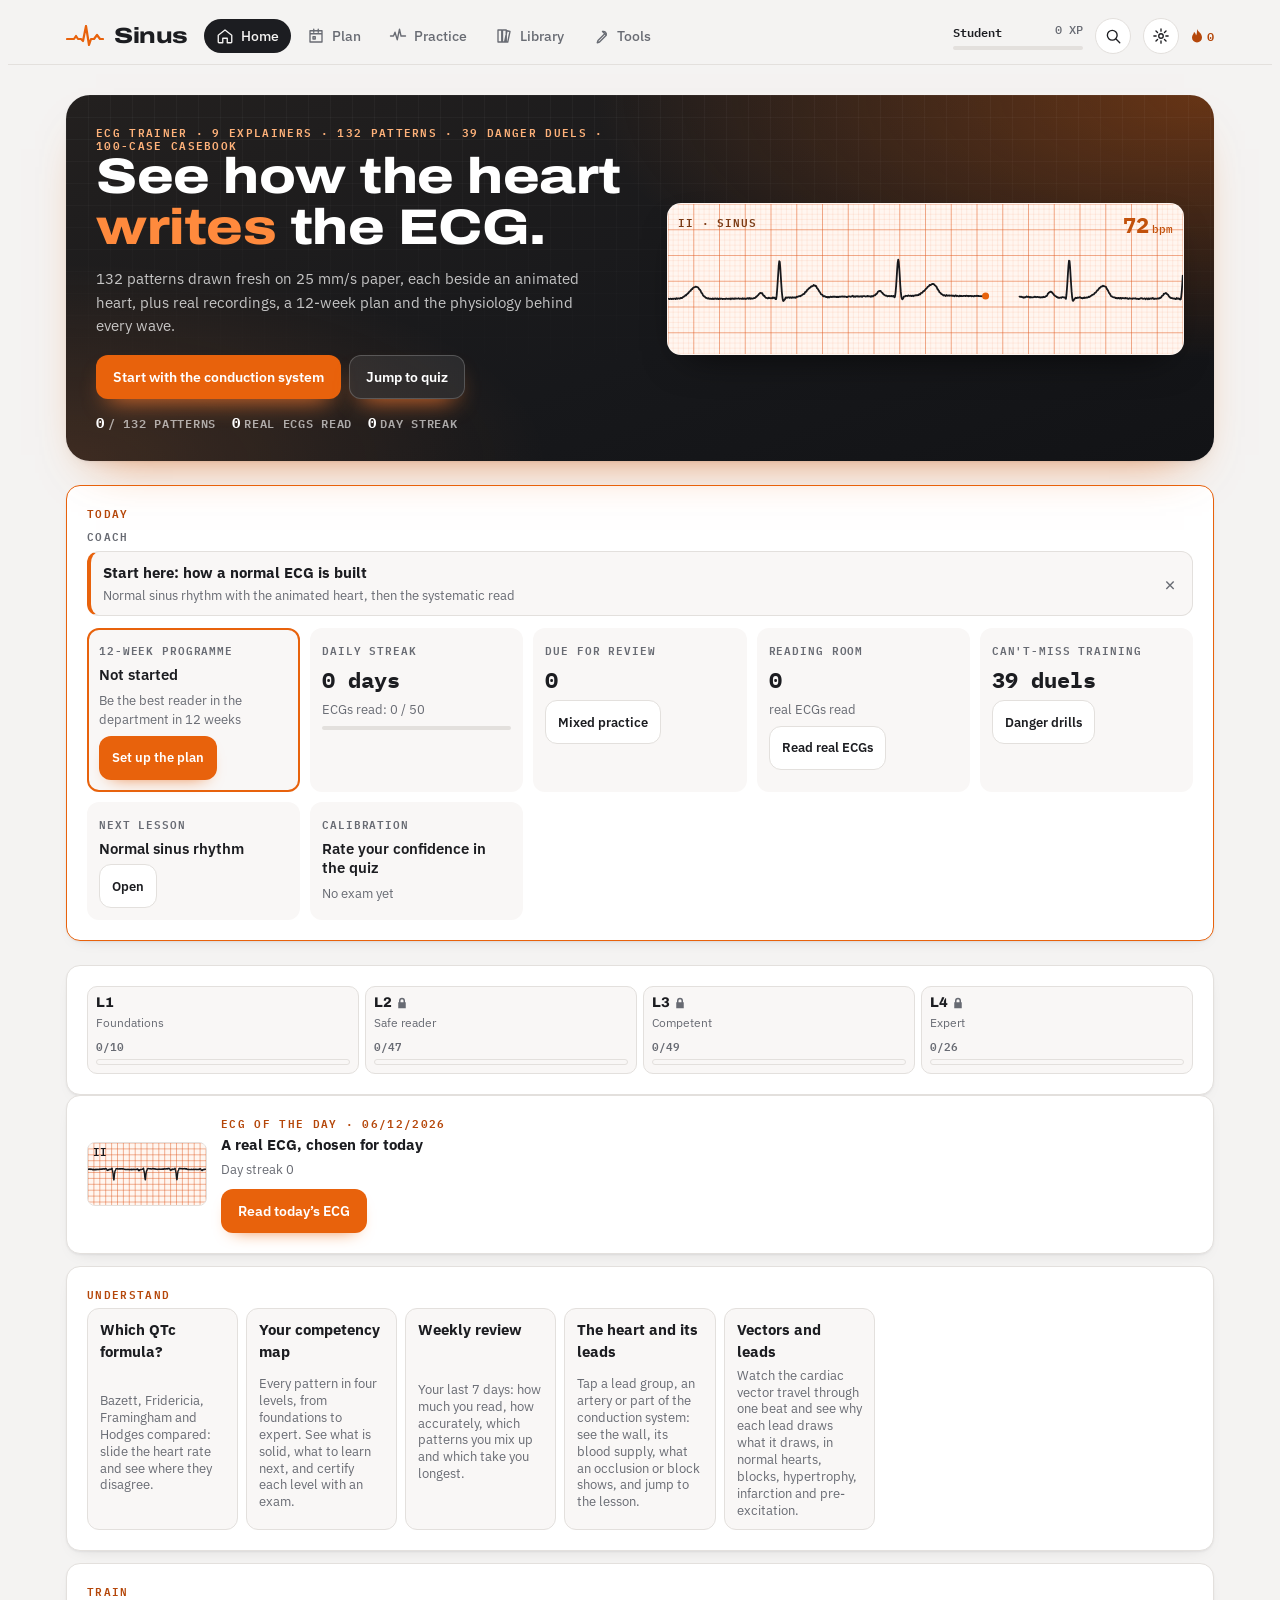
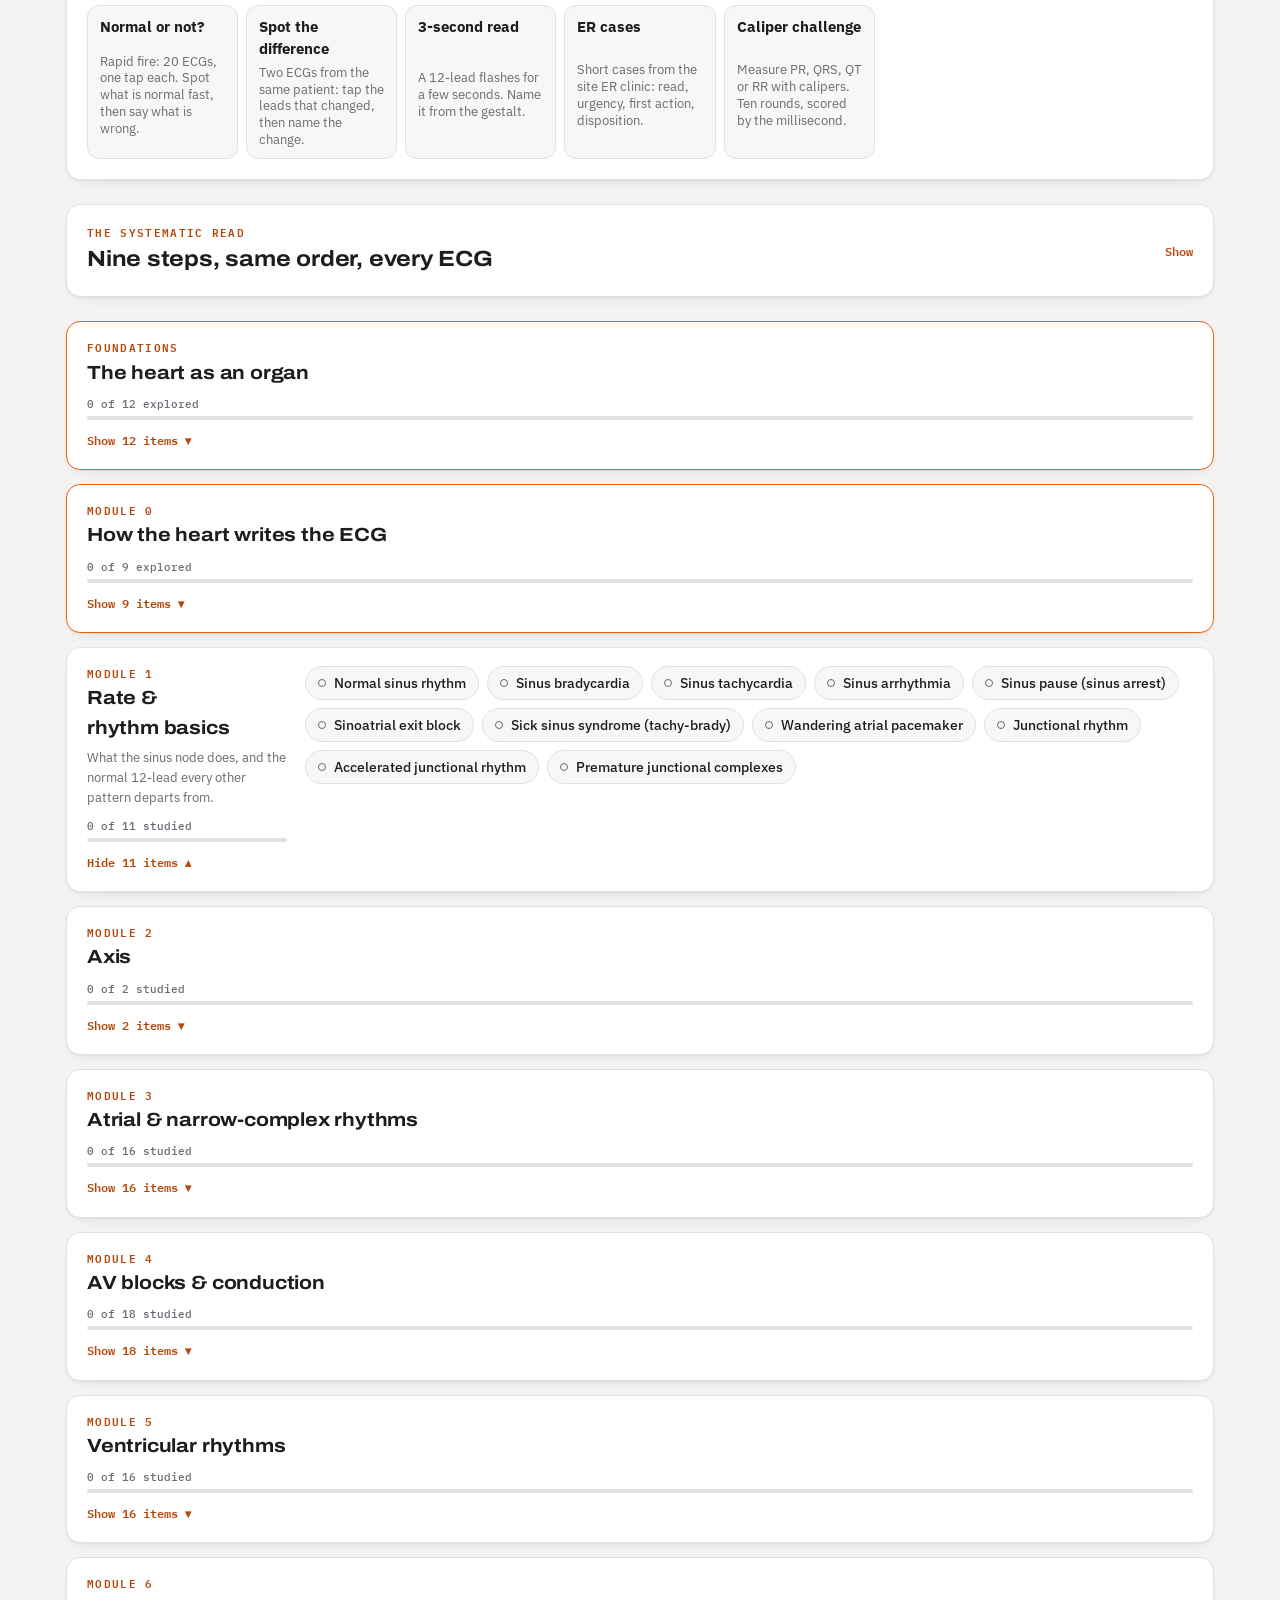
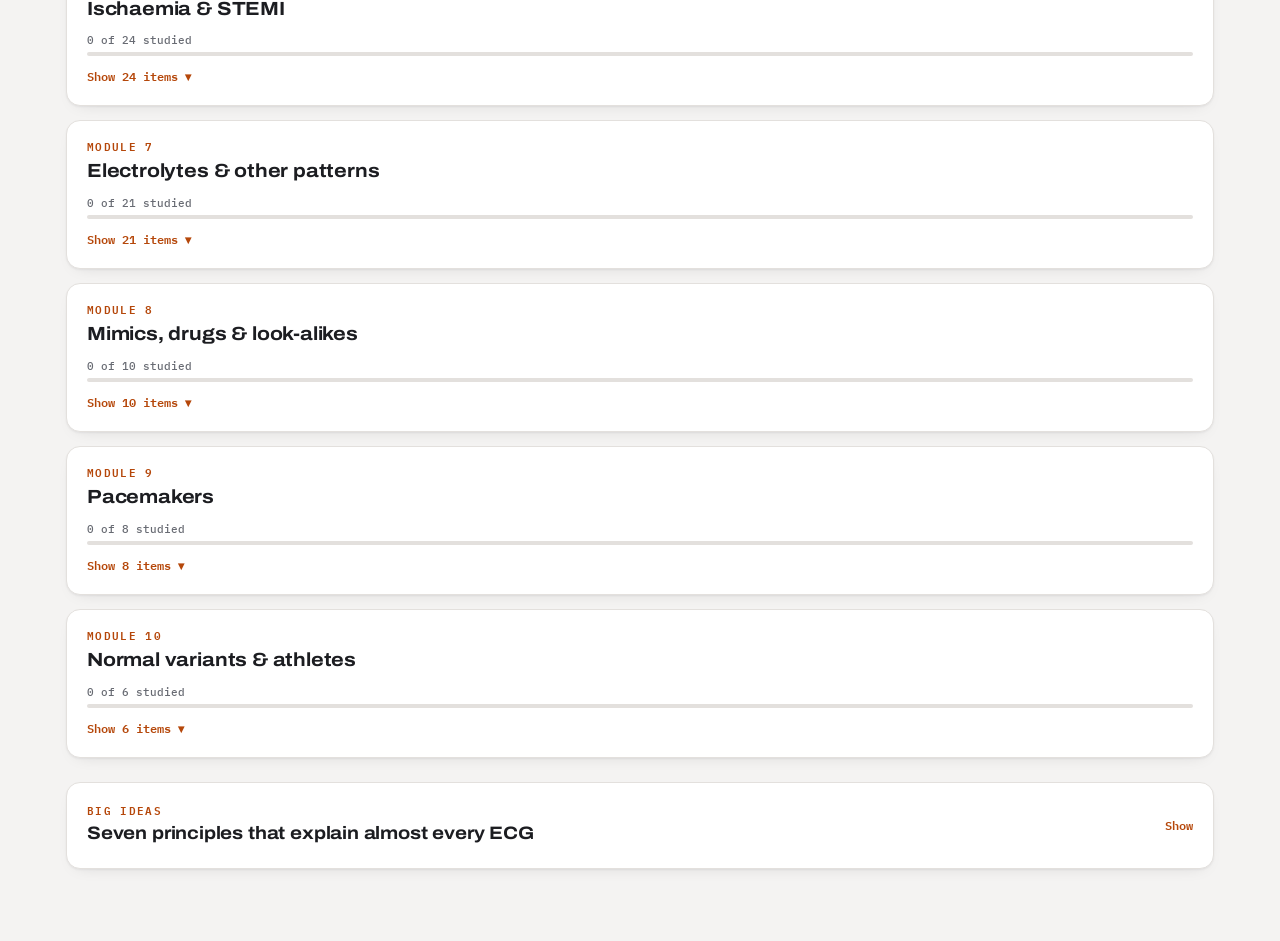
==== index.html @ c3b85810 "Hub: status and backups under My Apps/hub/sinus (shared layout with Citrus, Orange, Mephisto) Co-Aut" ====
<!doctype html><html lang="en"><head><meta charset="utf-8"><meta name="viewport" content="width=device-width,initial-scale=1,viewport-fit=cover"><meta name="theme-color" content="#e8620c" media="(prefers-color-scheme: light)"><meta name="theme-color" content="#131416" media="(prefers-color-scheme: dark)"><meta name="description" content="Sinus: learn to read ECGs, from the physiology to real recordings."><link rel="manifest" href="manifest.webmanifest"><link rel="icon" href="icons/favicon-32.png" sizes="32x32"><link rel="apple-touch-icon" href="icons/apple-touch-180.png"><meta name="apple-mobile-web-app-capable" content="yes"><meta name="mobile-web-app-capable" content="yes"><meta name="apple-mobile-web-app-status-bar-style" content="black-translucent"><meta name="apple-mobile-web-app-title" content="Sinus"></head><body><title>Sinus ECG Trainer</title>

<link rel="preconnect" href="https://fonts.googleapis.com">
<link rel="preconnect" href="https://fonts.gstatic.com" crossorigin>
<link rel="stylesheet" href="https://fonts.googleapis.com/css2?family=Archivo:wdth,wght@62..125,500..800&family=IBM+Plex+Mono:wght@400;500;600&family=IBM+Plex+Sans:wght@400;500;600&display=swap">
<style>
/* Layout: a cardiology workbench — the ECG print is always the hero, tools clip around it like a chart board */
:root{
  --bg:#f4f3f2; --surface:#ffffff; --surface-2:#f9f7f6; --fg:#1c1d21; --muted:#686b73; --line:#e3e0dd;
  --accent:#e8620c; --accent-ink:#b5470a; --accent-soft:#fde8da; --on-accent:#ffffff;
  --good:#1d8459; --good-soft:#e0f3e9; --bad:#c43b2e; --bad-soft:#fbe4e1;
  --paper:#fff6f0; --grid-minor:rgba(236,104,46,.17); --grid-major:rgba(222,88,30,.45); --ink:#17181c;
  --h-rest:#f2d3c6; --h-cav:#fcf0ea; --h-line:#7c3a24;
  --f-display:'Archivo','Arial Narrow',system-ui,sans-serif;
  --f-body:'IBM Plex Sans',system-ui,-apple-system,'Segoe UI',sans-serif;
  --f-mono:'IBM Plex Mono',ui-monospace,'SFMono-Regular',Menlo,monospace;
  --r:12px;
}
@media (prefers-color-scheme: dark){:root:not([data-theme="light"]){
  --bg:#131416; --surface:#1c1d20; --surface-2:#222327; --fg:#ececee; --muted:#9c9ea6; --line:#2f3035;
  --accent:#ff7b2e; --accent-ink:#ff9d63; --accent-soft:#3a2416; --on-accent:#1a0d05;
  --good:#4cc38a; --good-soft:#163326; --bad:#ff6b5e; --bad-soft:#3a1c19;
  --paper:#f5ebe4; --grid-minor:rgba(236,104,46,.17); --grid-major:rgba(222,88,30,.45); --ink:#17181c;
  --h-rest:#5a3328; --h-cav:#241917; --h-line:#f0b9a3;
  color-scheme:dark}}
:root[data-theme="dark"]{
  --bg:#131416; --surface:#1c1d20; --surface-2:#222327; --fg:#ececee; --muted:#9c9ea6; --line:#2f3035;
  --accent:#ff7b2e; --accent-ink:#ff9d63; --accent-soft:#3a2416; --on-accent:#1a0d05;
  --good:#4cc38a; --good-soft:#163326; --bad:#ff6b5e; --bad-soft:#3a1c19;
  --paper:#f5ebe4; --grid-minor:rgba(236,104,46,.17); --grid-major:rgba(222,88,30,.45); --ink:#17181c;
  --h-rest:#5a3328; --h-cav:#241917; --h-line:#f0b9a3;
  color-scheme:dark}
*{box-sizing:border-box}
[hidden]{display:none!important}
body{background:var(--bg);color:var(--fg);font:15px/1.55 var(--f-body);-webkit-font-smoothing:antialiased}
body::before{content:"";position:fixed;inset:0 0 auto;height:env(safe-area-inset-top,0px);z-index:30;background:var(--bg)}
.wrap{max-width:1180px;margin:0 auto;padding-left:max(16px,env(safe-area-inset-left,0px));padding-right:max(16px,env(safe-area-inset-right,0px))}
button{font:inherit;color:inherit;cursor:pointer}
a{color:var(--accent-ink)}
:focus-visible{outline:2px solid var(--accent);outline-offset:2px;border-radius:6px}
h1,h2,h3{font-family:var(--f-display);font-stretch:112%;letter-spacing:-.01em;text-wrap:balance;margin:0}
.mono{font-family:var(--f-mono)}
.eyebrow{font:600 11px/1.2 var(--f-mono);letter-spacing:.12em;text-transform:uppercase;color:var(--accent-ink)}
.muted{color:var(--muted)}

/* header */
header.top{position:sticky;top:env(safe-area-inset-top,0px);z-index:20;background:var(--bg);border-bottom:1px solid var(--line)}
.hrow{display:flex;align-items:center;gap:16px;padding-block:10px;flex-wrap:wrap}
.brand{display:flex;align-items:center;gap:10px;text-decoration:none;color:var(--fg);background:none;border:0;padding:0}
.brand svg{width:38px;height:22px}
.brand b{font:800 22px/1 var(--f-display);font-stretch:125%;letter-spacing:-.02em}
nav.tabs{display:flex;gap:4px;overflow-x:auto;scrollbar-width:none;flex:1 1 auto;min-width:0}
nav.tabs::-webkit-scrollbar{display:none}
nav.tabs button{border:0;background:none;padding:8px 12px;border-radius:999px;font:500 14px var(--f-body);color:var(--muted);white-space:nowrap}
nav.tabs button[aria-current="page"]{background:var(--fg);color:var(--bg)}
nav.tabs button:hover:not([aria-current="page"]){color:var(--fg);background:var(--surface-2)}
.me{display:flex;align-items:center;gap:12px;font:500 12px var(--f-mono);color:var(--muted)}
.lvl{display:grid;gap:4px;min-width:130px}
.lvl .t{display:flex;justify-content:space-between;gap:8px}
.lvl .t b{color:var(--fg);font-weight:600}
.bar{height:4px;border-radius:4px;background:var(--line);overflow:hidden}
.bar i{display:block;height:100%;background:var(--accent);border-radius:4px;transition:width .4s}
.streak{display:flex;align-items:center;gap:4px;color:var(--accent-ink);font-weight:600}
.streak svg{width:12px;height:14px}
@media (max-width:640px){.hrow{gap:8px}.me{order:2;margin-left:auto}nav.tabs{order:3;flex-basis:100%}}

main{padding-block:24px 64px}
section.view{display:grid;gap:24px}

/* buttons */
.btn{display:inline-flex;align-items:center;gap:8px;border:1px solid transparent;background:var(--accent);color:var(--on-accent);padding:10px 16px;border-radius:10px;font:600 14px var(--f-body);text-decoration:none}
.btn:hover{filter:brightness(1.06)}
.btn.ghost{background:var(--surface);color:var(--fg);border-color:var(--line)}
.btn.ghost:hover{border-color:var(--muted)}
.btn[disabled]{opacity:.45;cursor:default}
.btnrow{display:flex;gap:8px;flex-wrap:wrap}

/* hero */
.hero{display:grid;grid-template-columns:minmax(0,1.05fr) minmax(0,1fr);gap:28px;align-items:center}
.hero h1{font-size:clamp(30px,4.4vw,50px);line-height:1.02;font-weight:800;font-stretch:118%}
.hero h1 em{font-style:normal;color:var(--accent)}
.hero p{max-width:56ch;color:var(--muted);margin:14px 0 18px}
.monitor{position:relative;border-radius:var(--r);overflow:hidden;border:1px solid var(--line);background:var(--paper)}
.monitor canvas{display:block;width:100%;height:150px}
.monitor .tag{position:absolute;left:10px;top:8px;font:600 11px var(--f-mono);color:#7a3a14;letter-spacing:.08em}
.monitor .hr{position:absolute;right:10px;top:6px;font:700 22px var(--f-mono);color:#c2510b}
.monitor .hr small{font-size:11px;font-weight:500;margin-left:3px}
@media (max-width:820px){.hero{grid-template-columns:1fr}}

.card{background:var(--surface);border:1px solid var(--line);border-radius:var(--r);padding:20px}
.method{display:grid;gap:14px}
.method ol{list-style:none;margin:0;padding:0;display:grid;grid-template-columns:repeat(auto-fill,minmax(200px,1fr));gap:10px}
.method li{display:grid;grid-template-columns:auto 1fr;gap:4px 10px;padding:10px 12px;border-radius:10px;background:var(--surface-2)}
.method li b{font:600 14px var(--f-body)}
.method li span{grid-column:2;font-size:13px;color:var(--muted);line-height:1.4}
.method li i{font:600 12px var(--f-mono);color:var(--accent-ink);font-style:normal;padding-top:2px}
.mhead{display:flex;justify-content:space-between;align-items:end;gap:12px;flex-wrap:wrap}

.mods{display:grid;gap:14px}
.mod{display:grid;grid-template-columns:200px minmax(0,1fr);gap:18px;padding:18px 20px}
.mod h3{font-size:19px;margin:4px 0 6px;font-weight:700}
.mod p{margin:0;font-size:13px;color:var(--muted)}
.mod .prog{margin-top:10px;display:grid;gap:5px;font:500 11px var(--f-mono);color:var(--muted)}
.chips{display:flex;flex-wrap:wrap;gap:8px;align-content:flex-start}
.lchip{display:inline-flex;align-items:center;gap:8px;border:1px solid var(--line);background:var(--surface-2);padding:7px 12px;border-radius:999px;font:500 13.5px var(--f-body);text-align:left}
.lchip:hover{border-color:var(--accent)}
.lchip .dot{width:8px;height:8px;border-radius:50%;border:1.5px solid var(--muted);flex:none}
.lchip.done .dot{background:var(--accent);border-color:var(--accent)}
.lchip .acc{font:500 11px var(--f-mono);color:var(--muted)}
@media (max-width:700px){.mod{grid-template-columns:1fr;gap:12px}}

/* viewer */
.viewer{border:1px solid var(--line);border-radius:var(--r);background:var(--surface);overflow:hidden;min-width:0}
.vbar{display:flex;gap:6px;flex-wrap:wrap;align-items:center;padding:8px;border-bottom:1px solid var(--line);background:var(--surface-2)}
.tool{border:1px solid var(--line);background:var(--surface);padding:6px 10px;border-radius:8px;font:500 12px var(--f-mono);letter-spacing:.02em;color:var(--fg)}
.tool:hover{border-color:var(--muted)}
.tool[aria-pressed="true"]{background:var(--accent);border-color:var(--accent);color:var(--on-accent)}
.tool.icon{width:30px;padding:6px 0;text-align:center}
.vzoom{display:inline-flex;align-items:center;gap:4px}
.zl{font:500 11px var(--f-mono);color:var(--muted);min-width:38px;text-align:center}
.vbar .sp{flex:1}
.scroll{overflow:auto;-webkit-overflow-scrolling:touch;background:var(--paper)}
.inner{position:relative}
.inner canvas{display:block}
.cal{position:absolute;inset:0;pointer-events:none}
.cl{position:absolute;top:0;bottom:0;width:28px;margin-left:-14px;pointer-events:auto;cursor:ew-resize;touch-action:none}
.cl::before{content:"";position:absolute;left:13px;top:0;bottom:0;width:2px;background:#e8620c}
.cl span{position:absolute;left:5px;top:4px;width:18px;height:18px;border-radius:50%;background:#e8620c;border:2px solid #fff;box-shadow:0 1px 4px rgba(0,0,0,.3)}
.cl:focus-visible{outline:none}
.cl:focus-visible span{box-shadow:0 0 0 3px rgba(232,98,12,.45)}
.cr{position:absolute;top:28px;height:0;border-top:1.5px dashed #e8620c}
.cr b{position:absolute;left:50%;top:4px;transform:translateX(-50%);white-space:nowrap;background:#1c1d21;color:#fff;font:600 12px var(--f-mono);padding:3px 8px;border-radius:6px}
.vfoot{display:flex;justify-content:space-between;gap:8px;flex-wrap:wrap;padding:6px 10px;font:500 11px var(--f-mono);color:var(--muted);border-top:1px solid var(--line)}

/* lesson */
.crumbs{display:flex;align-items:center;gap:10px;flex-wrap:wrap}
.crumbs button{border:0;background:none;padding:0;color:var(--muted);font:500 13px var(--f-body)}
.crumbs button:hover{color:var(--fg)}
.lhead{display:grid;gap:6px}
.lhead h1{font-size:clamp(26px,3.6vw,40px);font-weight:800;line-height:1.05}
.vig{display:flex;gap:10px;align-items:baseline;font-size:14px;color:var(--muted)}
.vig b{font:600 11px var(--f-mono);letter-spacing:.1em;color:var(--fg);text-transform:uppercase}
.lgrid{display:grid;grid-template-columns:minmax(0,1.3fr) minmax(0,1fr);gap:16px}
.lgrid > *{min-width:0}
.lgrid h2{font-size:17px;font-weight:700;margin-bottom:10px}
.look{list-style:none;margin:0;padding:0;display:grid;gap:8px;counter-reset:lk}
.look li{display:grid;grid-template-columns:22px 1fr;gap:8px;line-height:1.45;counter-increment:lk}
.look li::before{content:counter(lk);font:600 11px/20px var(--f-mono);text-align:center;width:20px;height:20px;border-radius:50%;background:var(--accent-soft);color:var(--accent-ink)}
.summary{font-size:16px;line-height:1.55;margin:0 0 14px;max-width:65ch}
.pearl{background:var(--accent-soft);border-color:transparent}
.pearl p{margin:0}
.links{display:grid;gap:8px;margin-top:4px}
.links a{display:flex;justify-content:space-between;gap:10px;align-items:center;padding:10px 12px;border:1px solid var(--line);border-radius:10px;text-decoration:none;color:var(--fg);background:var(--surface)}
.links a:hover{border-color:var(--accent)}
.links a small{color:var(--muted);font:500 11px var(--f-mono)}
.side{display:grid;gap:16px;align-content:start}
.pager{display:flex;justify-content:space-between;gap:10px;flex-wrap:wrap}
@media (max-width:820px){.lgrid{grid-template-columns:1fr}}

/* quiz */
.qtop{display:flex;justify-content:space-between;gap:14px;flex-wrap:wrap;align-items:end}
.scope{display:flex;gap:6px;flex-wrap:wrap}
.scope button{border:1px solid var(--line);background:var(--surface);padding:6px 11px;border-radius:999px;font:500 12.5px var(--f-body)}
.scope button[aria-pressed="true"]{background:var(--fg);color:var(--bg);border-color:var(--fg)}
.stats{display:flex;gap:18px;font:500 12px var(--f-mono);color:var(--muted)}
.stats b{display:block;font:700 22px var(--f-mono);color:var(--fg)}
.qcard{display:grid;gap:14px}
.qline{display:flex;justify-content:space-between;align-items:center;gap:10px;flex-wrap:wrap}
.qline h2{font-size:20px;font-weight:700}
.opts{display:grid;grid-template-columns:repeat(2,minmax(0,1fr));gap:10px}
.opt{display:flex;gap:12px;align-items:center;text-align:left;border:1.5px solid var(--line);background:var(--surface);padding:14px;border-radius:12px;font:500 15px var(--f-body)}
.opt kbd{font:600 11px var(--f-mono);border:1px solid var(--line);border-radius:5px;padding:2px 6px;color:var(--muted);background:var(--surface-2)}
.opt:hover:not([disabled]){border-color:var(--accent)}
.opt.right{border-color:var(--good);background:var(--good-soft)}
.opt.wrong{border-color:var(--bad);background:var(--bad-soft)}
.opt[disabled]{cursor:default}
@media (max-width:560px){.opts{grid-template-columns:1fr}}
.fb{display:grid;gap:12px;border-radius:12px;padding:18px;border:1px solid var(--line);background:var(--surface)}
.fb .verdict{display:flex;align-items:center;gap:10px;font:700 18px var(--f-display);font-stretch:110%}
.fb .verdict i{width:26px;height:26px;border-radius:50%;display:grid;place-items:center;font-style:normal;font:700 15px var(--f-mono);color:#fff}
.fb.ok .verdict i{background:var(--good)} .fb.no .verdict i{background:var(--bad)}
.fb p{margin:0}
.pop{position:fixed;z-index:50;font:700 16px var(--f-mono);color:var(--accent);pointer-events:none;animation:pop 1s ease-out forwards}
@keyframes pop{from{opacity:1;transform:translateY(0)}to{opacity:0;transform:translateY(-36px)}}

/* measure */
.mtask{display:grid;gap:12px}
.mform{display:flex;gap:10px;flex-wrap:wrap;align-items:center}
.mform input{width:140px;font:600 18px var(--f-mono);padding:9px 12px;border-radius:10px;border:1.5px solid var(--line);background:var(--surface);color:var(--fg)}
.mform input:focus{border-color:var(--accent);outline:none}
.mform .unit{font:500 13px var(--f-mono);color:var(--muted)}
.tipbox{font-size:13.5px;color:var(--muted);max-width:70ch}

/* lab */
.lab{display:grid;gap:16px}
.ctrls{display:grid;grid-template-columns:repeat(auto-fill,minmax(220px,1fr));gap:14px 18px}
.ctrl{display:grid;gap:6px}
.ctrl label{display:flex;justify-content:space-between;font:500 12px var(--f-mono);color:var(--muted);letter-spacing:.03em}
.ctrl label output{color:var(--fg);font-weight:600}
.ctrl select{font:500 14px var(--f-body);padding:8px 10px;border-radius:8px;border:1px solid var(--line);background:var(--surface);color:var(--fg)}
input[type=range]{width:100%;accent-color:var(--accent)}
.readout{display:grid;grid-template-columns:repeat(auto-fill,minmax(110px,1fr));gap:10px}
.ro{padding:10px 12px;border-radius:10px;background:var(--surface-2)}
.ro small{display:block;font:500 11px var(--f-mono);color:var(--muted);letter-spacing:.06em;text-transform:uppercase}
.ro b{font:700 20px var(--f-mono);font-variant-numeric:tabular-nums}
.interp{margin:0;padding-left:18px;display:grid;gap:4px}
.flag-hi{color:var(--accent-ink);font-weight:600}

/* resources */
.res{display:grid;grid-template-columns:repeat(auto-fill,minmax(260px,1fr));gap:14px}
.res a.card{display:grid;gap:6px;text-decoration:none;color:var(--fg)}
.res a.card:hover{border-color:var(--accent)}
.res h3{font-size:18px;font-weight:700}
.res p{margin:0;font-size:13.5px;color:var(--muted)}
.res .lic{font:500 11px var(--f-mono);color:var(--accent-ink)}
.steps{margin:0;padding-left:20px;display:grid;gap:6px;max-width:72ch}
.note{font-size:13px;color:var(--muted);max-width:75ch}
/* animated heart + explainers */
.ch{font-size:18px;font-weight:700;margin-bottom:12px}
.cbody{display:grid;gap:16px}
.cbody>*,section.view>*,.qcard>*,.mtask>*,.cb-card>*{min-width:0}
.ha{display:grid;gap:12px}
.ha-bar{display:flex;gap:6px;flex-wrap:wrap;align-items:center}
.seg{display:inline-flex;gap:4px;flex-wrap:wrap}
.ha-body{display:grid;grid-template-columns:minmax(0,320px) minmax(0,1fr);gap:18px;align-items:start}
.ha-hw{background:var(--surface-2);border-radius:14px;padding:8px}
.ha-h{display:block;width:100%;aspect-ratio:1;max-width:340px;margin:0 auto}
.ha-r{display:grid;gap:10px;min-width:0}
.ha-e{display:block;width:100%;height:160px;border-radius:10px;border:1px solid var(--line)}
.ha-ph{display:flex;gap:6px;flex-wrap:wrap}
.ha-ph span{font:600 12px var(--f-mono);padding:4px 11px;border-radius:999px;background:var(--surface-2);color:var(--muted);transition:background .2s,color .2s}
.ha-ph span.on{background:var(--accent);color:var(--on-accent)}
.ha-ph button{font:600 12px var(--f-mono);padding:6px 13px;border-radius:999px;background:var(--surface-2);color:var(--fg);border:1px solid var(--line);cursor:pointer;transition:background .2s,color .2s}.ha-ph button:hover{border-color:var(--accent)}.ha-ph button.on{background:var(--accent);color:var(--on-accent);border-color:var(--accent)}.ha-tip{font-size:12px;color:var(--muted);align-self:center}
.ha-lead{display:inline-flex;gap:6px;align-items:center;font:600 12px var(--f-mono);color:var(--muted)}.ha-lead select{padding:5px 8px;border:1px solid var(--line);border-radius:8px;background:var(--surface);color:var(--fg);font:500 13px var(--f-mono)}
.ha-axnote{font-size:12.5px;color:var(--muted);margin:8px 4px 2px;line-height:1.45}
.ha-cap{min-width:0}
.ha-cap b{display:block;font:600 16px/1.35 var(--f-body);margin-bottom:4px}
.ha-cap p{margin:0;color:var(--muted);font-size:14px;max-width:66ch;min-height:4.4em}
@media (max-width:760px){.ha-body{grid-template-columns:1fr}}
.ctable{display:grid;gap:6px}
.crow{display:grid;grid-template-columns:minmax(0,1.1fr) minmax(0,.7fr) minmax(0,1.6fr);gap:12px;padding:10px 12px;border-radius:10px;background:var(--surface-2);font-size:14px}
.crow .mono{font-size:12.5px;color:var(--accent-ink)}
@media (max-width:620px){.crow{grid-template-columns:1fr}}
.pace3{display:grid;gap:10px}
.pc{position:relative;display:grid;grid-template-columns:140px 110px 1fr;gap:10px;padding:10px 12px;border-radius:10px;background:var(--surface-2);overflow:hidden;font-size:14px}
.pc i{position:absolute;left:0;top:0;bottom:0;background:var(--accent-soft);z-index:0}
.pc > *{position:relative}
@media (max-width:620px){.pc{grid-template-columns:1fr}}
.bul{margin:0;padding-left:18px;display:grid;gap:8px;max-width:75ch;font-size:14.5px}
.ap-wrap{display:grid;grid-template-columns:minmax(0,1.7fr) minmax(0,1fr);gap:16px;align-items:start;margin-top:12px}
.ap-tr{display:block;width:100%;aspect-ratio:600/362}
.ap-side{display:grid;gap:8px}
.ap-cell{display:block;width:100%;aspect-ratio:300/220;border-radius:12px}
.legend{display:flex;gap:12px;font:500 12px var(--f-mono);color:var(--muted)}
.legend i{display:inline-block;width:10px;height:10px;border-radius:50%;margin-right:5px;vertical-align:-1px}
@media (max-width:760px){.ap-wrap{grid-template-columns:1fr}}
.comp{margin-bottom:12px}
.beat-cv{display:block;width:100%;height:300px;border-radius:12px}
.gridx{display:grid;grid-template-columns:minmax(0,280px) minmax(0,1fr);gap:18px;align-items:center}
.mag{display:block;width:100%;aspect-ratio:24/14;border-radius:10px;border:1px solid var(--line)}
@media (max-width:640px){.gridx{grid-template-columns:1fr}}
.rr-cv{display:block;width:100%;height:150px;border-radius:10px;border:1px solid var(--line);margin:12px 0}
.leads-wrap{display:grid;grid-template-columns:minmax(0,340px) minmax(0,1fr);gap:18px;align-items:start;margin-bottom:12px}
.dialbox{display:grid;gap:8px}
.dial{display:block;width:100%;aspect-ratio:1;touch-action:none;cursor:grab}
.axread{font-size:13px;font-weight:600}
.minis6{display:grid;grid-template-columns:repeat(3,minmax(0,1fr));gap:8px}
.mini canvas{display:block;width:100%;aspect-ratio:30/20;border-radius:8px;border:1px solid var(--line)}
@media (max-width:760px){.leads-wrap{grid-template-columns:1fr}.minis6{grid-template-columns:repeat(2,minmax(0,1fr))}}
.prec-wrap{display:grid;grid-template-columns:minmax(0,1fr) minmax(0,1fr);gap:16px;align-items:start;margin:12px 0}
.xsec{display:block;width:100%;aspect-ratio:300/250}
.p6 .mini canvas{aspect-ratio:24/16}
@media (max-width:760px){.prec-wrap{grid-template-columns:1fr}}
.cor-wrap{display:grid;grid-template-columns:minmax(0,320px) minmax(0,1fr);gap:18px;align-items:start;margin-top:12px}
.cor{display:block;width:100%;aspect-ratio:1}
.leadmap{display:grid;grid-template-columns:repeat(4,minmax(0,1fr));gap:6px;margin-bottom:8px}
.leadmap span{font:600 13px var(--f-mono);text-align:center;padding:10px 0;border-radius:8px;background:var(--surface-2);color:var(--muted)}
.leadmap span.up{background:#e8620c;color:#fff}
.leadmap span.dn{background:#5b6ee1;color:#fff}
.lm-key{display:flex;gap:14px;font:500 12px var(--f-mono);color:var(--muted);margin-bottom:12px}
.lm-key i{display:inline-block;width:10px;height:10px;border-radius:3px;margin-right:5px;vertical-align:-1px}
.lm-key i.up{background:#e8620c}.lm-key i.dn{background:#5b6ee1}
@media (max-width:700px){.cor-wrap{grid-template-columns:1fr}}
.k-wrap{display:grid;grid-template-columns:minmax(0,1fr) minmax(0,220px);gap:14px;margin:12px 0}
.k-cv{display:block;width:100%;height:190px;border-radius:10px;border:1px solid var(--line)}
.k-ion{display:block;width:100%;height:190px;border-radius:10px;border:1px solid var(--line)}
@media (max-width:640px){.k-wrap{grid-template-columns:1fr}.k-ion{height:120px}}
.kstages{list-style:none;margin:12px 0 0;padding:0;display:grid;gap:6px}
.kstages li{display:grid;grid-template-columns:80px 1fr;gap:10px;padding:8px 12px;border-radius:10px;background:var(--surface-2);font-size:13.5px}
.kstages li.on{background:var(--accent-soft);outline:1.5px solid var(--accent)}
.m0{border-color:var(--accent)}
/* casebook */
.cb-card{display:grid;gap:12px}
.cb-top{display:flex;gap:12px;flex-wrap:wrap;align-items:end}
.cb-top .ctrl{min-width:200px}
.cb-canvas{overflow:auto;border-radius:10px;border:1px solid var(--line);background:#fff}
.cb-canvas canvas{display:block;max-width:none}
details.card summary{cursor:pointer}
.cbidx{margin:12px 0 0;padding:0;list-style:none;display:grid;grid-template-columns:repeat(auto-fill,minmax(280px,1fr));gap:6px}
.cbidx li{display:grid;grid-template-columns:34px 1fr;gap:8px;font-size:13px;padding:6px 8px;border-radius:8px;background:var(--surface-2)}
.cbidx li.ok{box-shadow:inset 3px 0 0 var(--good)}.cbidx li.mid{box-shadow:inset 3px 0 0 var(--accent)}.cbidx li.no{box-shadow:inset 3px 0 0 var(--bad)}
/* learning layer */
.today{border-color:var(--accent)}
.tgrid{display:grid;grid-template-columns:repeat(auto-fill,minmax(190px,1fr));gap:10px}
.tcell{display:grid;gap:6px;align-content:start;padding:12px;border-radius:10px;background:var(--surface-2)}
.tcell small{font:600 11px var(--f-mono);letter-spacing:.08em;text-transform:uppercase;color:var(--muted)}
.tcell b{font:700 22px var(--f-mono)}
.tcell b.sm{font:600 14.5px/1.35 var(--f-body)}
.tcell span{font-size:12.5px;color:var(--muted)}
.tcell .btn{justify-self:start;padding:7px 12px;font-size:13px}
.dchip{display:inline-block;font:600 11px var(--f-mono);letter-spacing:.06em;text-transform:uppercase;padding:3px 9px;border-radius:999px;vertical-align:middle}
.dchip.red{background:var(--bad);color:#fff}.dchip.amber{background:#d99a1e;color:#1c1407}.dchip.green{background:var(--good);color:#fff}
.ltags{display:flex;gap:8px;flex-wrap:wrap}
.stick{display:grid;grid-template-columns:repeat(auto-fit,minmax(240px,1fr));gap:16px}
.stick p{margin:4px 0 0;font-size:14.5px}
.sl{font:600 11px var(--f-mono);letter-spacing:.1em;text-transform:uppercase;color:var(--accent-ink)}
.bigl{display:grid;gap:10px}
.big{display:grid;grid-template-columns:28px 1fr;gap:10px;padding:12px;border-radius:10px;background:var(--surface-2)}
.big p{margin:4px 0 8px;font-size:14px;color:var(--muted);max-width:75ch}
.bn{font-weight:700;color:var(--accent-ink)}
.lchip.sm{font-size:12.5px;padding:5px 10px}
.lchip[aria-pressed="true"]{background:var(--accent);border-color:var(--accent);color:var(--on-accent)}
.linkbtn{border:0;background:none;padding:0;color:var(--accent-ink);text-decoration:underline;font:inherit}
.conf{display:flex;gap:6px;flex-wrap:wrap;align-items:center;font-size:13px}
.clinch{display:grid;gap:8px;padding:12px;border-radius:10px;background:var(--surface-2)}
.cl-opts{display:grid;grid-template-columns:repeat(2,minmax(0,1fr));gap:8px}
.opt.sm{font-size:13.5px;padding:10px}
@media (max-width:560px){.cl-opts{grid-template-columns:1fr}}
.contrast{display:grid;gap:10px}
.cmp2{display:grid;grid-template-columns:1fr 1fr;gap:12px}
@media (max-width:560px){.cmp2{grid-template-columns:1fr}}
.opt.picked{border-color:var(--accent);background:var(--accent-soft)}
.exres{list-style:none;margin:0;padding:0;display:grid;gap:6px}
.exres li{display:grid;grid-template-columns:28px 1fr auto auto;gap:8px;align-items:center;padding:8px 10px;border-radius:8px;background:var(--surface-2);font-size:14px}
.exres li.ok{box-shadow:inset 3px 0 0 var(--good)}.exres li.no{box-shadow:inset 3px 0 0 var(--bad)}
.exres small{color:var(--muted)}
.tri{grid-template-columns:repeat(3,minmax(0,1fr))}
.tri .opt small{color:var(--muted);font-size:12px}
.tri .opt.red{border-left:5px solid var(--bad)}.tri .opt.amber{border-left:5px solid #d99a1e}.tri .opt.green{border-left:5px solid var(--good)}
@media (max-width:640px){.tri{grid-template-columns:1fr}}
.tbar{height:4px;background:var(--line);border-radius:4px;overflow:hidden}
.tbar i{display:block;height:100%;width:0;background:var(--bad)}
.duel{display:grid;gap:12px}
.dlab{font:700 13px var(--f-mono);margin-bottom:6px}
.dzlist{list-style:none;margin:0;padding:0;display:grid;gap:8px}
.dzlist li{display:grid;grid-template-columns:minmax(0,1fr) auto;gap:12px;align-items:center;padding:12px;border-radius:10px;background:var(--surface-2)}
.dzlist p{margin:4px 0 0;font-size:13.5px;color:var(--muted)}
@media (max-width:640px){.dzlist li{grid-template-columns:1fr}}
.evl{display:grid;gap:12px}
.ev{display:grid;grid-template-columns:30px 1fr;gap:10px;padding:14px;border-radius:12px;background:var(--surface-2)}
.ev p{margin:6px 0 0;font-size:14px;max-width:75ch}
.evn{font-weight:700;color:var(--accent-ink);font-size:15px}
.ev .src{font-size:12.5px}
.ev .how{font-size:13.5px;color:var(--muted)}
.bct{display:grid;gap:10px;margin-top:12px}
.bstep{display:grid;gap:6px;padding:12px;border-radius:10px;background:var(--surface-2)}
.bstep.done{opacity:.9}
.bstep p{margin:0;font-size:14px;color:var(--muted)}
.wrongb{border-color:var(--bad)!important}
.qform{display:grid;grid-template-columns:repeat(auto-fill,minmax(150px,1fr));gap:12px}
.qform input,.qform select{font:600 16px var(--f-mono);padding:9px 12px;border-radius:10px;border:1.5px solid var(--line);background:var(--surface);color:var(--fg);width:100%}
.ro.bad{background:var(--bad-soft);box-shadow:inset 3px 0 0 var(--bad)}.ro.warn{background:var(--accent-soft)}
.sg{display:grid;gap:8px}
.sg label{display:flex;gap:10px;align-items:flex-start;padding:10px 12px;border-radius:10px;background:var(--surface-2);font-size:14px;cursor:pointer}
.sg input{margin-top:3px;accent-color:var(--accent)}
.rpg{display:grid;gap:6px;margin-top:12px}
.rpout{white-space:pre-wrap;font:500 13px/1.55 var(--f-mono);padding:12px;border-radius:10px;background:var(--surface-2);border:1px solid var(--line);margin:14px 0 10px}
.copybox{width:100%;min-height:90px;margin-top:8px;font:12px var(--f-mono)}
.draw-cv{display:block;width:100%;height:220px;border-radius:10px;border:1px solid var(--line);touch-action:none;cursor:crosshair;margin-top:8px}
.chal{margin:10px 0 0;padding-left:20px;display:grid;gap:6px}
.chal li b{font-weight:500}
.chal li.on b{color:var(--good);font-weight:600}
.chal li.on span{display:block;font-size:13px;color:var(--muted)}
.chal li.on::marker{color:var(--good)}
/* textbook layer + differentials */
.bkl{list-style:none;margin:0;padding:0;display:grid;gap:8px}
.bkl li{display:grid;gap:3px;padding:10px 12px;border-radius:10px;background:var(--surface-2);box-shadow:inset 3px 0 0 var(--accent)}
.bkl li span{font-size:14.5px;max-width:75ch}
.bkl li small{font-size:11.5px;color:var(--accent-ink)}
.dxsteps li{font-size:14.5px}
.dxgrid{display:grid;grid-template-columns:repeat(auto-fill,minmax(250px,1fr));gap:12px}
.dxc{display:grid;gap:8px;align-content:start;padding:14px;box-shadow:inset 0 3px 0 var(--good)}
.dxc.red{box-shadow:inset 0 3px 0 var(--bad)}.dxc.amber{box-shadow:inset 0 3px 0 #d99a1e}
.dxc p{margin:0;font-size:13.5px;color:var(--muted)}
.dxc .tool{justify-self:start}
.dxh{display:flex;justify-content:space-between;gap:8px;align-items:flex-start}
.dxh b{font-size:14.5px}
.dxthumb{display:block;width:100%;height:84px;border-radius:8px;border:1px solid var(--line)}
.tblwrap{overflow-x:auto}
.tbl{border-collapse:collapse;width:100%;font-size:13.5px;min-width:560px}
.tbl th{text-align:left;font:600 11px var(--f-mono);letter-spacing:.06em;text-transform:uppercase;color:var(--muted);padding:8px 10px;border-bottom:1.5px solid var(--line)}
.tbl td{padding:9px 10px;border-bottom:1px solid var(--line);vertical-align:top}
.tbl td.mono{font-variant-numeric:tabular-nums;white-space:nowrap}
.xl-wrap{display:grid;gap:12px;margin-top:12px}
.xl-cv{display:block;width:100%;aspect-ratio:620/280;max-width:760px}
.rlc{display:grid;gap:6px;text-align:left;padding:10px;font:inherit;color:var(--fg);cursor:pointer;align-content:start}
.rlc:hover{border-color:var(--accent)}
.rlc b{font-size:13.5px;line-height:1.35}
.rlc span{font-size:11px}
.rlrow{display:grid;grid-template-columns:repeat(auto-fill,minmax(150px,1fr));gap:8px;margin:12px 0}
.rlc.sm .dxthumb{height:64px}
.rlabels{display:flex;flex-wrap:wrap;gap:6px}
.src-note{margin:10px 0 0;font-size:12px}
.srcl{display:grid;gap:8px;grid-template-columns:minmax(0,1fr)}
.srcl div{padding:10px 12px;border-radius:10px;background:var(--surface-2);font-size:13px;min-width:0;overflow-wrap:anywhere}
@media (prefers-reduced-motion:reduce){*{animation:none!important;transition:none!important}}
.mx-hero{display:grid;gap:10px}.mx-wk{display:flex;gap:16px;align-items:center;justify-content:space-between;flex-wrap:wrap}
.mx-ring{--p:0;width:84px;height:84px;border-radius:50%;background:conic-gradient(var(--accent) calc(var(--p)*1%),var(--line) 0);display:grid;place-items:center;flex:none}
.mx-ring::before{content:"";grid-area:1/1;width:66px;height:66px;border-radius:50%;background:var(--surface)}.mx-ring b,.mx-ring small{grid-area:1/1;text-align:center}.mx-ring b{font:700 17px var(--f-mono);margin-top:-14px}.mx-ring small{font-size:9.5px;color:var(--muted);margin-top:20px;letter-spacing:.04em}
.mx-skill{padding:10px 12px;border-left:3px solid var(--accent);background:var(--accent-soft);border-radius:6px;font-size:14px}
.mx-cols{display:grid;grid-template-columns:1fr 1fr;gap:14px;min-width:0}.mx-cols>*{min-width:0}@media (max-width:760px){.mx-cols{grid-template-columns:1fr}}
.mx-chk{list-style:none;padding:0;margin:0;display:grid;gap:8px}.mx-chk li{display:grid;grid-template-columns:22px 1fr auto;gap:8px;align-items:center;font-size:14px}.mx-chk li i{width:20px;height:20px;border-radius:50%;border:1.5px solid var(--line);display:grid;place-items:center;font-size:12px;font-style:normal}.mx-chk li.ok i{background:var(--good);border-color:var(--good);color:#fff}.mx-chk li small{color:var(--muted);font-size:12px;text-align:right}
.mx-bl{list-style:none;padding:0;margin:0;display:grid;gap:8px}.mx-bl li{display:flex;gap:10px;align-items:center;flex-wrap:wrap;font-size:14px}.mx-bl li>div{flex:1;min-width:120px}.mx-bl small{display:block;color:var(--muted);font-size:12px}.mx-bl .mono{font-size:12.5px}
.mx-t.met{outline:2px solid var(--good);outline-offset:-2px}.mx-t.met b{color:var(--good)}
.mx-mod{display:grid;grid-template-columns:1fr 90px 44px 28px;gap:8px;align-items:center;font-size:13px;margin-bottom:6px}.mx-mod .bar{height:8px}.mx-mod small{font-size:11px;text-align:right}
.mx-svg{width:100%;height:auto;display:block;max-width:560px}.mx-leg{display:flex;gap:14px;font-size:12px;color:var(--muted);margin-top:4px}.mx-leg i{display:inline-block;width:10px;height:10px;border-radius:50%;margin-right:5px;vertical-align:middle}
.mx-form{display:grid;grid-template-columns:repeat(auto-fit,minmax(170px,1fr));gap:10px;align-items:end}.mx-form label{display:grid;gap:4px;font-size:12px;color:var(--muted);font-weight:600;min-width:0}.mx-form label.wide{grid-column:1/-1}.mx-form input,.mx-form select{min-width:0;width:100%;padding:8px 10px;border:1px solid var(--line);border-radius:8px;background:var(--surface);color:var(--fg);font:400 14px var(--f-body)}.mx-form .btn{align-self:end}
.mx-sum{display:flex;gap:16px;flex-wrap:wrap;margin:14px 0 6px;font-size:13px;color:var(--muted)}.mx-sum b{font:700 18px var(--f-mono);color:var(--fg)}
.mx-log{list-style:none;padding:0;margin:0;display:grid;gap:6px}.mx-log li{display:grid;grid-template-columns:86px 1fr auto auto;gap:10px;align-items:center;font-size:13.5px;padding:8px 10px;border-radius:8px;background:var(--surface-2);border-left:3px solid var(--line)}.mx-log li.agree{border-color:var(--good)}.mx-log li.missed{border-color:var(--bad)}.mx-log li.over,.mx-log li.partial{border-color:#d99a1e}.mx-log small{color:var(--muted)}.mx-ag{font:600 11px var(--f-mono);text-transform:uppercase;letter-spacing:.05em}
@media (max-width:560px){.mx-log li{grid-template-columns:1fr auto;}.mx-log li .mono:first-child{grid-column:1/-1;font-size:11px;color:var(--muted)}}
.mx-road{list-style:none;padding:0;margin:0;display:grid;gap:6px}.mx-road li{display:grid;grid-template-columns:34px 1fr;gap:10px;align-items:center;padding:7px 10px;border-radius:8px;font-size:14px}.mx-road li.now{background:var(--accent-soft)}.mx-road li.past{opacity:.6}.mx-road li .mono{font-size:12px;color:var(--muted)}.mx-road li.now .mono{color:var(--accent-ink);font-weight:700}.mx-road small{display:block;color:var(--muted);font-size:12px}
.mx-cal{display:grid;grid-template-columns:repeat(21,minmax(0,1fr));gap:3px}.mx-cal i{display:block;min-width:0;aspect-ratio:1;border-radius:3px;background:var(--line)}.mx-cal i.on{background:var(--accent)}.mx-cal i.today{outline:2px solid var(--fg);outline-offset:-1px}
.mx-start{display:flex;gap:10px;align-items:end;flex-wrap:wrap}.mx-start label{display:grid;gap:4px;font-size:12px;color:var(--muted);font-weight:600}.mx-start input{padding:8px 10px;border:1px solid var(--line);border-radius:8px;background:var(--surface);color:var(--fg);font:400 14px var(--f-body)}
#mxHome{display:grid;gap:14px}#mxHome>*,.mx-hero>*{min-width:0}.mx-hero .btn{white-space:normal;text-align:left}
.whynot{margin:10px 0;padding:10px 12px;border-radius:8px;background:var(--surface-2)}.whynot li.yours b{color:var(--bad)}
.mx-resume{display:flex;gap:12px;align-items:center;justify-content:space-between;flex-wrap:wrap;border:2px solid var(--accent)}.mx-resume b{display:block;font-size:16px}.mx-resume span{font-size:13px;color:var(--muted)}
.lback{position:sticky;top:64px;z-index:5;display:flex;gap:10px;align-items:center;justify-content:space-between;padding:10px 14px;border-radius:10px;background:var(--fg);color:var(--bg);margin-bottom:12px;font-size:14px}.lback .btn{background:var(--accent);border-color:var(--accent)}
.qa-grid{display:grid;grid-template-columns:repeat(auto-fit,minmax(240px,1fr));gap:12px;margin-top:12px}.qa-grid>div{padding:12px 14px;border-radius:10px;background:var(--surface-2);min-width:0}.qa-grid h3{font-size:14px;margin:0 0 6px}.qa-grid p{margin:0 0 6px;font-size:14px;line-height:1.5}.qa-fix{border-left:3px solid var(--good)}.qa-mim{border-left:3px solid var(--bad)}
.qa-tab{border-collapse:collapse;font-size:13.5px;margin:10px 0;width:100%}.qa-tab th,.qa-tab td{border:1px solid var(--line);padding:6px 8px;text-align:left;vertical-align:top}.qa-tab th{background:var(--surface-2);font-weight:600}.qa-tab.wide{display:block;overflow-x:auto}
.qa-check{margin:0;padding-left:20px;display:grid;gap:6px;font-size:14.5px;line-height:1.5}.qa-dx{display:flex;flex-wrap:wrap;gap:6px 14px}.qa-cb{display:inline-flex !important;gap:6px;align-items:center;font-weight:500 !important;color:var(--fg) !important;font-size:13.5px !important}.qa-cb input{width:auto !important}
#qa-guide,#qa-audit{display:grid;gap:14px}#qa-guide[hidden],#qa-audit[hidden]{display:none}
.kopt span{white-space:normal;text-align:left;line-height:1.4}
/* ---- shell (27 Oct): grouped nav, sub-nav, bottom bar, sheet, toast ---- */
nav.gnav button{display:inline-flex;align-items:center;gap:7px}
nav.gnav svg,.botnav svg,.icb svg{width:18px;height:18px;fill:none;stroke:currentColor;stroke-width:1.8;stroke-linejoin:round;stroke-linecap:round}
nav.gnav button[aria-current="true"]{background:var(--fg);color:var(--bg)}
.icb{display:grid;place-items:center;width:36px;height:36px;border-radius:50%;border:1px solid var(--line);background:var(--surface);color:var(--fg)}
.icb:hover{border-color:var(--accent)}
.subnav{display:flex;gap:6px;overflow-x:auto;scrollbar-width:none;padding:8px max(16px,env(safe-area-inset-left,0px));max-width:1180px;margin:0 auto}
.subnav::-webkit-scrollbar{display:none}
.subnav button{border:1px solid var(--line);background:var(--surface);padding:6px 13px;border-radius:999px;font:500 13px var(--f-body);color:var(--muted);white-space:nowrap}
.subnav button[aria-current="true"]{background:var(--accent-soft);color:var(--accent-ink);border-color:var(--accent)}
.botnav{display:none}
@media (max-width:760px){
  nav.gnav{display:none}
  .hrow{flex-wrap:nowrap;gap:10px}.me{margin-left:auto;gap:8px}.lvl{min-width:84px}
  .botnav{display:flex;position:fixed;left:0;right:0;bottom:0;z-index:40;background:var(--surface);border-top:1px solid var(--line);padding:6px 4px calc(6px + env(safe-area-inset-bottom,0px));justify-content:space-around}
  .botnav button{flex:1;display:grid;justify-items:center;gap:3px;background:none;border:0;font:600 11px var(--f-body);color:var(--muted);padding:4px 0;border-radius:10px}
  .botnav svg{width:22px;height:22px}
  .botnav button[aria-current="true"]{color:var(--accent-ink)}
  .botnav button[aria-current="true"] svg{stroke-width:2.3}
  body{padding-bottom:78px}
  .toast{bottom:86px}
  .hero{gap:14px}.hero h1{font-size:30px}.hero p{margin:10px 0 14px}.monitor canvas{height:96px}
}
@media (max-width:420px){.lvl{display:none}}
@media (max-width:760px){#today .tgrid{grid-template-columns:1fr 1fr;gap:8px}#today .tcell:first-child{grid-column:1/-1}#today .tcell{padding:10px}#today .tcell b{font-size:18px}#heroEy{display:none}.today{padding:14px}}
.sheet{position:fixed;inset:0;z-index:60;background:rgba(10,10,12,.5);display:grid;align-items:start;justify-items:center;padding:7vh 12px 12px}
.sheet-in{background:var(--surface);color:var(--fg);border:1px solid var(--line);border-radius:16px;width:100%;max-width:640px;max-height:84vh;overflow:auto;padding:16px 18px;box-shadow:0 20px 60px rgba(0,0,0,.3)}
body.noscroll{overflow:hidden}
.sh-head{display:flex;gap:10px;align-items:center;justify-content:space-between;margin-bottom:10px}
.sh-head input{flex:1;min-width:0;font:500 16px var(--f-body);padding:11px 14px;border-radius:10px;border:1.5px solid var(--accent);background:var(--surface-2);color:var(--fg)}
.sh-res{display:grid;gap:4px}
.sh-hit{display:grid;gap:2px;text-align:left;padding:9px 12px;border-radius:10px;border:1px solid transparent;background:none}
.sh-hit b{font-weight:600}.sh-hit small{color:var(--muted);font-size:12px}
.sh-hit.on,.sh-hit:hover{background:var(--accent-soft);border-color:var(--accent)}
.sh-quick{display:flex;flex-wrap:wrap;gap:6px}.sh-hint{margin-top:10px}
.set-sec{padding:14px 0;border-top:1px solid var(--line);display:grid;gap:8px}
.set-row{display:flex;gap:10px;align-items:center;justify-content:space-between;flex-wrap:wrap}
.set-sec textarea{width:100%;font:12px var(--f-mono);padding:8px;border-radius:8px;border:1px solid var(--line);background:var(--surface-2);color:var(--fg)}
.set-err{font-size:12px}
.toast{position:fixed;left:50%;transform:translateX(-50%);bottom:22px;z-index:70;background:var(--fg);color:var(--bg);padding:10px 16px;border-radius:12px;font-size:14px;max-width:min(92vw,520px);box-shadow:0 8px 30px rgba(0,0,0,.25)}
body.zoomed main.wrap{zoom:var(--zoom)}
.rm-stats{display:grid;grid-template-columns:repeat(auto-fit,minmax(110px,1fr));gap:8px;margin-bottom:10px}.rm-stats div{padding:10px 12px;border-radius:10px;background:var(--surface);border:1px solid var(--line)}.rm-stats b{display:block;font:700 22px var(--f-mono)}.rm-stats span{font-size:12px;color:var(--muted)}
@media (max-width:760px){.rm-stats{grid-template-columns:repeat(5,minmax(0,1fr));gap:4px}.rm-stats div{padding:6px 4px;text-align:center}.rm-stats b{font-size:16px}.rm-stats span{font-size:10px;line-height:1.2;display:block}}
.rm-goal{display:grid;gap:6px;margin-bottom:14px;font-size:13px}.rm-goal .bar{height:8px}.rm-goal small{color:var(--muted)}
.rm-q{margin:4px 0;font-weight:600}#rmOpts textarea{width:100%;font:14px var(--f-body);padding:10px;border-radius:10px;border:1px solid var(--line);background:var(--surface-2);color:var(--fg)}
.tgrid2{display:grid;grid-template-columns:repeat(auto-fill,minmax(250px,1fr));gap:12px;margin-bottom:16px}
.tcard{display:grid;gap:6px;text-align:left;align-content:start;cursor:pointer}
.tcard:hover{border-color:var(--accent)}
.tcard .ti{color:var(--accent);font-size:18px}.tcard b{font:700 16px var(--f-display)}.tcard span:last-child{font-size:13px;color:var(--muted)}
details.fold>summary{list-style:none;cursor:pointer;display:flex;align-items:center;justify-content:space-between;gap:12px}
details.fold>summary::-webkit-details-marker{display:none}
.foldhint{font:600 12px var(--f-mono);color:var(--accent-ink);white-space:nowrap}
details.fold[open] .foldhint{font-size:0}details.fold[open] .foldhint::after{content:"Hide";font-size:12px}
.method ol{margin-top:14px}
.mod.closed{grid-template-columns:1fr}.mod.closed .chips{display:none}
.modtog{margin-top:10px;background:none;border:0;padding:0;font:600 12px var(--f-mono);color:var(--accent-ink)}
.mod.closed p{display:none}

.lwhere{margin-top:12px;padding:12px 14px;border-left:3px solid var(--accent);background:var(--accent-soft);border-radius:8px;font-size:14.5px;line-height:1.5}.lwhere b{display:block;font:600 11px var(--f-mono);letter-spacing:.08em;text-transform:uppercase;color:var(--accent-ink);margin-bottom:4px}
.deep{display:grid;grid-template-columns:1.3fr 1fr;gap:18px}.deep>*{min-width:0}@media (max-width:760px){.deep{grid-template-columns:1fr}}.deep h3{font-size:15px;margin:0 0 6px}.deep p{margin:0 0 10px;line-height:1.55}.deep ul{margin:0;padding-left:18px}.deep li{margin-bottom:4px}.deep .nm{padding:10px 12px;border-radius:8px;background:var(--surface-2);font-size:14px;margin-top:12px}
.sxform{display:grid;gap:12px}.sxf{padding:10px 12px;border-radius:10px;background:var(--surface-2);border-left:3px solid transparent}.sxf.ok{border-color:var(--good)}.sxf.no{border-color:var(--bad)}.sxo{display:flex;flex-wrap:wrap;gap:6px;margin-top:6px}
.sxo .tool.right{background:var(--good);border-color:var(--good);color:#fff}.sxo .tool.wrong{background:var(--bad);border-color:var(--bad);color:#fff}
.sxsel{width:100%;max-width:460px;margin-top:6px;padding:9px 10px;border:1px solid var(--line);border-radius:8px;background:var(--surface);color:var(--fg);font:400 14px var(--f-body)}
.sxerr{margin:10px 0;padding:10px 12px;border-radius:8px;background:var(--surface-2)}.sxerr .dchip{margin:0 4px 6px 0}
/* APP-CSS-START */
/* ================= DESIGN PASS + APP LAYER (01/11/2026) ================= */
:root{--shadow-1:0 1px 2px rgba(28,29,33,.05),0 6px 18px -12px rgba(28,29,33,.22);--shadow-2:0 2px 4px rgba(28,29,33,.05),0 18px 40px -22px rgba(28,29,33,.35);--r:14px;--ease:cubic-bezier(.2,.8,.2,1)}
:root[data-theme="dark"],:root:not([data-theme="light"]){--shadow-1:0 1px 2px rgba(0,0,0,.3),0 8px 20px -14px rgba(0,0,0,.6)}
@media (prefers-color-scheme: light){:root:not([data-theme="dark"]){--shadow-1:0 1px 2px rgba(28,29,33,.05),0 6px 18px -12px rgba(28,29,33,.22)}}
html{-webkit-tap-highlight-color:transparent;text-size-adjust:100%}
.card{box-shadow:var(--shadow-1);border-radius:var(--r)}
.card.today{border-width:1.5px}
.btn{border-radius:12px;min-height:44px;transition:transform .08s,filter .15s,box-shadow .15s;box-shadow:0 8px 18px -12px var(--accent)}
.btn:active{transform:translateY(1px) scale(.985)}
.btn.ghost{box-shadow:none}
.tool{min-height:38px;border-radius:10px;transition:background .15s,border-color .15s,transform .08s}
.tool:active{transform:translateY(1px)}
.lchip{transition:transform .12s var(--ease),border-color .15s,background .15s}
.lchip:active{transform:scale(.97)}
.monitor{box-shadow:var(--shadow-1)}
.viewer{border-radius:var(--r);overflow:hidden;box-shadow:var(--shadow-1)}
.tcell{border-radius:12px;transition:transform .12s var(--ease)}
/* chip groups that wrapped into 6–8 rows on phones scroll sideways instead */
@media (max-width:640px){
  #qScope,.rc-seg{flex-wrap:nowrap!important;overflow-x:auto;scrollbar-width:none;-webkit-overflow-scrolling:touch;mask-image:linear-gradient(90deg,#000 88%,transparent)}
  #qScope::-webkit-scrollbar{display:none}
  #qScope>*{flex-shrink:0}
  h1{font-size:clamp(26px,7.4vw,34px)}
}
/* bottom bar: glass + active pill */
#botnav{backdrop-filter:saturate(1.6) blur(14px);-webkit-backdrop-filter:saturate(1.6) blur(14px)}
#botnav [aria-current="true"],#botnav .on{position:relative}
#botnav [aria-current="true"]::before{content:"";position:absolute;top:4px;left:50%;width:46px;height:30px;transform:translateX(-50%);border-radius:999px;background:var(--accent-soft);z-index:-1}

/* ---- phone held sideways: give the screen to the content ---- */
@media (orientation:landscape) and (max-height:520px){
  header.top{position:relative!important}
  header.top .hrow{min-height:46px;padding-top:4px;padding-bottom:4px;flex-wrap:nowrap!important;gap:8px}
  header.top .lvl{display:none!important}
  header.top .brand b{font-size:18px}
  header.top .icb{width:36px;height:36px}
  #topnav{display:flex!important;gap:2px;overflow-x:auto;scrollbar-width:none}
  #topnav button{padding:6px 10px!important;font-size:13px;min-height:34px}
  #topnav button svg{width:16px;height:16px}
  .subnav{padding:4px 0!important}
  .subnav button,.subnav a{min-height:32px;padding:4px 12px!important;font-size:13px}
  #botnav{display:none!important}
  main.wrap{padding-bottom:24px!important}
  .hero h1{font-size:30px}
}

/* ================= HAND KIT ================= */
.kit-tip{position:fixed;z-index:95;max-width:min(320px,calc(100vw - 24px));background:var(--fg);color:var(--bg);font:14px/1.4 var(--f-body);padding:10px 12px;border-radius:12px;box-shadow:0 10px 30px -10px rgba(0,0,0,.5);pointer-events:none;opacity:0;transform:translateY(4px) scale(.98);transition:opacity .15s,transform .15s}
.kit-tip.show{opacity:1;transform:none}
.kit-tip b{display:block;font-size:14.5px;margin-bottom:2px}
.kit-tip small{display:block;opacity:.8;font-size:13px;margin-top:3px}
.kit-tip small.kx{opacity:.62;font-size:12px}
.kit-holding{transition:transform .45s ease!important;transform:scale(.96)!important}
.kit-holdable{-webkit-touch-callout:none;-webkit-user-select:none;user-select:none}
.lchip,.tcell,.streak,#botnav button,#topnav button,.mr-stats>div,.rm-stats>div{-webkit-touch-callout:none;-webkit-user-select:none;user-select:none}
.kit-scrim{position:fixed;inset:0;z-index:88;background:rgba(10,8,12,.4);animation:kitIn .15s ease}
.kit-sheet{position:fixed;left:0;right:0;bottom:0;z-index:89;background:var(--surface);color:var(--fg);border-radius:20px 20px 0 0;box-shadow:0 -14px 34px -16px rgba(0,0,0,.45);padding:8px max(16px,env(safe-area-inset-right,0px)) calc(14px + env(safe-area-inset-bottom,0px)) max(16px,env(safe-area-inset-left,0px));animation:kitUp .22s var(--ease)}
.kit-sheet .in{max-width:560px;margin:0 auto;display:grid;gap:7px}
.kit-sheet .grab{width:40px;height:5px;border-radius:9px;background:var(--line);margin:0 auto 6px}
.kit-sheet h4{margin:0;font:700 17px var(--f-body)}
.kit-sheet .sub{color:var(--muted);font-size:13.5px;margin-top:-3px}
.kit-sheet .it{display:flex;align-items:center;gap:12px;width:100%;text-align:left;min-height:52px;padding:8px 12px;background:var(--surface-2);border:1px solid var(--line);border-radius:12px;font-weight:600}
.kit-sheet .it .ki{width:28px;text-align:center;font-size:18px}
.kit-sheet .it small{display:block;color:var(--muted);font-weight:400;font-size:12.5px}
.kit-sheet .it[disabled]{opacity:.45}
.kit-sheet .it.danger{color:var(--bad)}
.kit-sheet .cancel{min-height:46px;border:0;background:transparent;color:var(--muted);font-weight:600}
@keyframes kitUp{from{transform:translateY(100%)}to{transform:none}}
@keyframes kitIn{from{opacity:0}to{opacity:1}}
.kit-snack{position:fixed;left:50%;bottom:calc(84px + env(safe-area-inset-bottom,0px));transform:translate(-50%,16px);z-index:90;display:flex;align-items:center;gap:14px;background:var(--fg);color:var(--bg);padding:10px 12px 10px 16px;border-radius:14px;box-shadow:0 12px 30px -12px rgba(0,0,0,.5);opacity:0;pointer-events:none;transition:opacity .2s,transform .2s;font-size:14px;max-width:calc(100vw - 24px)}
.kit-snack.show{opacity:1;transform:translate(-50%,0);pointer-events:auto}
.kit-snack button{border:0;background:transparent;color:var(--accent);font-weight:700;min-height:36px;padding:0 6px}
@media (min-width:900px){.kit-snack{bottom:28px}}
.kit-range{-webkit-appearance:none;appearance:none;height:34px;background:transparent;--pct:50%}
.kit-range::-webkit-slider-runnable-track{height:8px;border-radius:9px;background:linear-gradient(90deg,var(--accent) var(--pct),var(--line) var(--pct))}
.kit-range::-moz-range-track{height:8px;border-radius:9px;background:linear-gradient(90deg,var(--accent) var(--pct),var(--line) var(--pct))}
.kit-range::-webkit-slider-thumb{-webkit-appearance:none;width:26px;height:26px;margin-top:-9px;border-radius:50%;background:var(--surface);border:3px solid var(--accent);box-shadow:0 2px 6px rgba(0,0,0,.25)}
.kit-range::-moz-range-thumb{width:20px;height:20px;border-radius:50%;background:var(--surface);border:3px solid var(--accent)}
#rmFb .fb{position:relative;touch-action:pan-y}
#rmFb .fb.kit-drag{transition:none}
.kit-swipe-label{position:absolute;top:10px;left:50%;transform:translateX(-50%);z-index:5;font-weight:800;font-size:15px;padding:4px 12px;border-radius:999px;background:var(--surface);border:2px solid currentColor;opacity:0;pointer-events:none}
.kit-swipe-tip{font-size:12.5px;color:var(--muted);text-align:center;margin-top:8px}
.set-tog{display:flex;align-items:center;justify-content:space-between;gap:12px;padding:8px 0;border-bottom:1px solid var(--line)}
.set-tog small{display:block;color:var(--muted);font-size:12.5px}
.set-tog input{width:22px;height:22px;accent-color:var(--accent)}
html.nomotion *{transition:none!important;animation:none!important}

/* coach */
#coach{display:grid;gap:8px;margin:0 0 12px}
#coach .coach-h{font:600 11px/1.2 var(--f-mono);letter-spacing:.12em;text-transform:uppercase;color:var(--muted)}
#coach .coach-it{display:flex;align-items:stretch;border:1px solid var(--line);border-radius:12px;background:var(--surface-2);overflow:hidden}
#coach .coach-go{flex:1;text-align:left;border:0;background:transparent;padding:10px 12px;display:grid;gap:2px;min-height:52px}
#coach .coach-go b{font-size:14.5px}#coach .coach-go small{color:var(--muted);font-size:12.5px}
#coach .coach-go::before{content:"";display:none}
#coach .coach-it{border-left:4px solid var(--accent)}
#coach .coach-x{border:0;background:transparent;color:var(--muted);width:44px;font-size:20px}

/* recap */
.rc-persona{margin:12px 0;padding:16px;border-radius:16px;background:linear-gradient(135deg,#ff8a3d,#e8620c 55%,#9c3806);color:#fff;display:grid;gap:2px;box-shadow:0 14px 30px -18px #e8620c}
.rc-persona small{font:600 11px var(--f-mono);letter-spacing:.12em;text-transform:uppercase;opacity:.85}
.rc-persona b{font:800 26px/1.1 var(--f-display);font-stretch:112%}
.rc-grid{display:grid;grid-template-columns:repeat(2,minmax(0,1fr));gap:8px;margin-bottom:12px}
.rc-grid>div{border:1px solid var(--line);border-radius:12px;padding:10px 12px;display:grid;gap:2px;background:var(--surface-2)}
.rc-grid small{font:600 10.5px var(--f-mono);letter-spacing:.08em;text-transform:uppercase;color:var(--muted)}
.rc-grid b{font:700 21px/1.15 var(--f-display);overflow-wrap:anywhere}
.rc-grid span{font-size:12px;color:var(--muted)}

/* ================= FULL VIEW (landscape ECG) ================= */
.fullv{position:fixed;inset:0;z-index:85;background:#0f1012;color:#f2f2f2;display:flex;flex-direction:column}
.fullv .fv-wrap{position:absolute;inset:0;display:flex;flex-direction:column}
.fullv .fv-bar{display:flex;align-items:center;gap:8px;padding:6px max(10px,env(safe-area-inset-right,0px)) 6px max(10px,env(safe-area-inset-left,0px));background:#17181b;border-bottom:1px solid #2a2b30;min-height:48px;padding-top:max(6px,env(safe-area-inset-top,0px))}
.fullv .fv-bar .sp{flex:1}
.fullv .fv-t{font-size:14px;white-space:nowrap;overflow:hidden;text-overflow:ellipsis;max-width:46vw}
.fullv .fv-x{width:40px;height:40px;border-radius:12px;border:1px solid #33343a;background:#202126;color:#fff;font-size:16px}
.fullv .tool{background:#202126;border-color:#33343a;color:#eee}
.fullv .tool[aria-pressed="true"]{background:var(--accent);border-color:var(--accent);color:#fff}
.fullv .fv-body{flex:1;min-height:0;display:flex;padding:0 env(safe-area-inset-right,0px) env(safe-area-inset-bottom,0px) env(safe-area-inset-left,0px)}
.fullv .fv-body .viewer{flex:1;display:flex;flex-direction:column;border-radius:0;box-shadow:none;min-width:0;background:#0f1012;border:0}
.fullv .fv-body .vbar,.fullv .fv-body .vfoot{display:none!important}
.fullv .fv-ctl{display:flex;gap:6px}
@media (max-width:520px){.fullv .fv-t{display:none}}
.fullv .fv-body .scroll{flex:1;min-height:0;display:flex;align-items:safe center;justify-content:safe center;background:#0f1012}
.fullv .fv-body .vfoot{background:#17181b;color:#aaa;border-color:#2a2b30}
.fullv .fv-rot{position:absolute;left:12px;right:12px;bottom:calc(16px + env(safe-area-inset-bottom,0px));display:flex;align-items:center;justify-content:space-between;gap:10px;background:rgba(30,31,35,.94);border:1px solid #3a3b40;border-radius:14px;padding:10px 12px;font-size:14px}
.fullv .fv-rot::before{content:"⟲";font-size:22px;color:var(--accent);margin-right:2px}
.fullv .fv-rot span{flex:1}
.vbar [data-act="full"]{font-weight:700}
.scroll{touch-action:pan-x pan-y}
.vmark{position:absolute;top:0;bottom:0;width:0;border-left:2px dashed var(--accent);pointer-events:none;z-index:3}
.vmark b{position:absolute;top:4px;left:4px;white-space:nowrap;background:var(--fg);color:var(--bg);font:600 11px var(--f-mono);padding:2px 6px;border-radius:6px}

/* installed app: no browser chrome, respect the notch */
html.is-app header.top{padding-top:env(safe-area-inset-top,0px)}

/* ---- Home hero: a dark "monitor bay" with an orange glow ---- */
.hero{position:relative;overflow:hidden;border-radius:24px;padding:30px 30px 28px;color:#fff;background:radial-gradient(90% 120% at 100% 0%,rgba(232,98,12,.38) 0%,rgba(232,98,12,0) 60%),radial-gradient(70% 90% at 0% 100%,rgba(255,138,61,.16) 0%,rgba(255,138,61,0) 60%),linear-gradient(160deg,#23201f 0%,#17181b 60%,#121316 100%);box-shadow:0 24px 50px -30px rgba(232,98,12,.7),var(--shadow-1);margin-top:6px}
.hero::after{content:"";position:absolute;inset:0;background-image:linear-gradient(rgba(255,255,255,.035) 1px,transparent 1px),linear-gradient(90deg,rgba(255,255,255,.035) 1px,transparent 1px);background-size:22px 22px;pointer-events:none;mask-image:linear-gradient(180deg,#000,transparent 85%)}
.hero>*{position:relative;z-index:1}
.hero h1{color:#fff}
.hero h1 em{color:#ff8a3d}
.hero p{color:rgba(255,255,255,.74)}
.hero .eyebrow{color:#ffb27a}
.hero .btn.ghost{background:rgba(255,255,255,.08);color:#fff;border-color:rgba(255,255,255,.2)}
.hero .btn{box-shadow:0 12px 24px -12px #ff7b2e}
.hero .monitor{border-color:rgba(255,255,255,.12);box-shadow:0 16px 40px -20px rgba(0,0,0,.8)}
.hero .hero-sub{display:flex;gap:16px;flex-wrap:wrap;margin-top:14px;font:600 12px var(--f-mono);letter-spacing:.06em;text-transform:uppercase;color:rgba(255,255,255,.62)}
.hero .hero-sub b{color:#fff;font-size:14px;letter-spacing:0;margin-right:4px}
@media (max-width:640px){.hero{padding:22px 18px 20px;border-radius:20px;margin-left:-4px;margin-right:-4px}}

@media (max-width:640px){.hero .hero-sub{gap:6px 12px;font-size:10.5px}.hero p{font-size:15px}.hero .btnrow .btn.ghost{min-height:40px}}
#rlFilter,#rmFilt{max-width:100%;min-width:0}label:has(#rlFilter),label:has(#rmFilt){max-width:100%;min-width:0;flex-wrap:wrap}

/* structured read after each answer */
.sread{margin:12px 0;border:1px solid var(--line);border-radius:12px;background:var(--surface);padding:10px 12px}
.sread summary{cursor:pointer;display:grid;gap:2px;list-style:none}
.sread summary::-webkit-details-marker{display:none}
.sread summary small{color:var(--muted);font-size:12.5px}
.sr-list{list-style:none;margin:8px 0 0;padding:0;display:grid;gap:0}
.sr-list li{display:grid;grid-template-columns:22px minmax(84px,.8fr) minmax(0,2fr) auto;gap:8px;align-items:start;padding:8px 0;border-top:1px solid var(--line);-webkit-user-select:none;user-select:none;-webkit-touch-callout:none}
.sr-n{font:600 11px/20px var(--f-mono);text-align:center;width:20px;height:20px;border-radius:50%;background:var(--accent-soft);color:var(--accent-ink)}
.sr-l{font-weight:600;font-size:13.5px}
.sr-v{font-size:13.5px;color:var(--fg);overflow-wrap:anywhere}
.sr-m{display:flex;gap:4px}
.sr-m button{width:32px;height:32px;border-radius:8px;border:1px solid var(--line);background:var(--surface-2);color:var(--muted);font-weight:700}
.sr-m .sr-ok[aria-pressed="true"]{background:var(--good-soft);color:var(--good);border-color:var(--good)}
.sr-m .sr-no[aria-pressed="true"]{background:var(--bad-soft);color:var(--bad);border-color:var(--bad)}
.sr-sum{font-size:13px;color:var(--muted);padding-top:8px;border-top:1px solid var(--line)}
@media (max-width:520px){.sr-list li{grid-template-columns:22px minmax(0,1fr) auto;}.sr-v{grid-column:2/3}.sr-m{grid-row:1/3;grid-column:3}}
.cmp-b{margin-left:6px;border:1px solid var(--accent);background:var(--accent-soft);color:var(--accent-ink);border-radius:999px;font-size:12px;font-weight:700;padding:2px 10px;min-height:28px;white-space:nowrap}
/* compare view */
.cmpv .cv-body{flex:1;min-height:0;overflow:auto;display:flex;flex-direction:column;gap:10px;padding:10px max(10px,env(safe-area-inset-right,0px)) calc(10px + env(safe-area-inset-bottom,0px)) max(10px,env(safe-area-inset-left,0px))}
.cmpv .cv-row{display:flex;gap:10px}
.cmpv .cv-row .cv-pane{flex:1;min-width:0}
.cmpv .seg{flex-wrap:nowrap}.cmpv .fv-t{min-width:0;flex:0 1 auto}
.cmpv .cv-pane canvas{display:block;width:100%;height:200px;border-radius:6px}
.cmpv .cv-time{display:flex;align-items:center;gap:10px;color:#ccc;font:600 12px var(--f-mono)}.cmpv .cv-time input{flex:1}
.cmpv .cv-cap{font:600 12px var(--f-mono);color:#ddd;margin:0 0 6px;display:flex;align-items:center;gap:6px;flex-wrap:wrap}
.cmpv .cv-k{display:inline-block;width:18px;height:3px;background:#f2f2f2}.cmpv .cv-k.b{background:#e8620c}
.cmpv .cv-note{color:#aaa;margin-top:6px}
.cmpv .cv-lead{background:#202126;color:#eee;border:1px solid #33343a;border-radius:8px;min-height:38px}
.cmpv .seg{display:flex;gap:4px}
@media (max-width:700px){.cmpv .fv-bar{flex-wrap:wrap}.cmpv .fv-t{display:none}.cmpv .cv-row{flex-direction:column}}
html.px .sread,html.px .sr-m button{border-radius:0!important;border-width:2px}
html.px .cmp-b{border-radius:0!important;font-family:var(--f-px);font-weight:400}

/* engine: overlay, error type, why list, nurse line, hubs */
.inner{position:relative}
.inner canvas.ovl{position:absolute;left:0;top:0;pointer-events:none}
.sr-extra{display:grid;gap:10px;margin-top:10px}
.sr-err{display:grid;gap:4px;padding:10px 12px;border-radius:10px;background:var(--bad-soft);border-left:4px solid var(--bad)}
.sr-err b{color:var(--bad)} .sr-err span{font-size:13.5px}
.sr-err .cmp-b,.sr-err .tool{justify-self:start;margin:4px 6px 0 0}
.sr-why{display:grid;gap:6px}
.sr-wi{display:grid;gap:2px;text-align:left;border:1px solid var(--line);background:var(--surface-2);border-radius:10px;padding:8px 10px;min-height:44px}
.sr-wi small{color:var(--muted);font-size:12.5px}
.sr-nurse{font-size:13.5px;padding:8px 10px;border-radius:10px;background:var(--accent-soft)}
.modes-hub{margin-top:12px}
.mh-grid{display:grid;grid-template-columns:repeat(auto-fill,minmax(150px,1fr));gap:8px;margin-top:8px}
@media (max-width:640px){.mh-grid{grid-template-columns:1fr 1fr}.mh-it small{display:-webkit-box;-webkit-line-clamp:2;-webkit-box-orient:vertical;overflow:hidden}}
.mh-it{display:grid;gap:3px;text-align:left;border:1px solid var(--line);background:var(--surface-2);border-radius:12px;padding:10px 12px;min-height:64px}
.mh-it b{font-size:14.5px}.mh-it small{color:var(--muted);font-size:12.5px;line-height:1.35}
.prac-hub{margin:8px 0 12px}
html.px .sr-err,html.px .sr-wi,html.px .sr-nurse,html.px .mh-it{border-radius:0!important;border-width:2px}
/* desktop study layout: the ECG stays big on the left, answers and feedback on the right */
@media (min-width:1180px){
  #v-quiz .qcard,#rmBox{display:grid;grid-template-columns:minmax(0,1.75fr) minmax(340px,1fr);column-gap:22px;align-items:start}
  #v-quiz .qline,#rmBox .qline{grid-column:1/-1}
  #qVig,#rmCtx{grid-column:1}
  #qViewer,#rmViewer{grid-column:1;grid-row:3/span 4;position:sticky;top:76px}
  #qConf,#qOpts,#qFb,#rmQ,#rmOpts,#rmFb{grid-column:2}
  #qOpts,#rmOpts{grid-template-columns:1fr!important}
}
/* night-shift screen: dark, warm, red accent, dimmer ECG paper */
html.night:root{--bg:#0c0707;--surface:#160d0c;--surface-2:#1f1312;--fg:#e9cfc8;--muted:#a08079;--line:#3a2522;--accent:#e2443a;--accent-ink:#ff8a80;--accent-soft:#3a1412;--on-accent:#140504;color-scheme:dark}
html.night .viewer canvas,html.night .monitor canvas,html.night .cv-pane canvas{filter:brightness(.7) sepia(.35) saturate(1.2)}
html.night img{filter:brightness(.8)}
.sr-extra .btnrow{flex-wrap:wrap}
.sr-extra .btnrow .tool{white-space:normal;text-align:left}
.sread,.sr-extra,.sr-err,.sr-why,.sr-nurse,.whynot{min-width:0;max-width:100%;overflow-wrap:anywhere}
.sr-list li>*{min-width:0}
#qFb,#rmFb,.fb{min-width:0;max-width:100%}
.fb,.contrast,section.view{grid-template-columns:minmax(0,1fr)}
@media (max-width:1179px){.qcard{grid-template-columns:minmax(0,1fr)}}
.fb>*,.contrast>*,#qCmp,.viewer{min-width:0}

/* ================= PIXEL LOOK (the installed app; same 8-bit kit as Orange and Yuzu) =================
   Console palette, square corners with a one-pixel notch, bevelled panels and buttons, "Orange Pixel"
   (5×7, drawn for Orange) for headings and numbers. Body text stays sans. No gradients, blur or glow. */
@font-face{font-family:"Orange Pixel";src:url([data-uri]) format("woff");font-display:block}
html:root.px{--bg:#0b0907;--surface:#16110d;--surface-2:#201913;--fg:#f3ede6;--muted:#a0958a;--line:#3b332c;--accent:#f97316;--accent-ink:#fb923c;--accent-soft:#431407;--on-accent:#0b0907;--good:#84cc16;--good-soft:#1c2a0b;--bad:#ff5f4f;--bad-soft:#3f0806;--pith:#ffedd5;--deep:#9a3412;--hi:#fdba74;--f-px:"Orange Pixel",ui-monospace,Menlo,monospace;--r:0px;--shadow-1:none;--shadow-2:none;color-scheme:dark}
html:root.px[data-pxt="gameboy"]{--bg:#0f1f0f;--surface:#183018;--surface-2:#1f3d1f;--fg:#e0f0b0;--muted:#93ad5f;--line:#3a5229;--accent:#9bbc0f;--accent-ink:#c0e060;--accent-soft:#2a3f1f;--deep:#4a6108;--hi:#d3ec8c;--pith:#e0f0b0}
html:root.px[data-pxt="night"]{--bg:#0a0d1a;--surface:#111630;--surface-2:#182044;--fg:#e6ecff;--muted:#8592c2;--line:#353e63;--accent:#06b6d4;--accent-ink:#67e8f9;--accent-soft:#083344;--deep:#155e75;--hi:#a5f3fc;--pith:#e6ecff}
html:root.px[data-pxt="blood"]{--accent:#ef3b2c;--accent-ink:#ff958a;--accent-soft:#3f0806;--deep:#8c1713;--hi:#ff958a}
html:root.px[data-pxt="yuzu"]{--accent:#eab308;--accent-ink:#fde047;--accent-soft:#422006;--deep:#854d0e;--hi:#fde047}
html.px body{background:var(--bg);color:var(--fg)}
html.px body::before{background:var(--bg)}
html.px h1,html.px h2,html.px h3,html.px .px-num,html.px .tcell b,html.px .rm-stats b,html.px .mr-stats b,html.px .rc-grid b,html.px .rc-persona b,html.px .mon-hr,html.px .hero .hr,html.px .brand b,html.px .lvl b,html.px #stk,html.px .eyebrow,html.px .hero-sub b{font-family:var(--f-px)!important;font-weight:400!important;font-synthesis:none;letter-spacing:0!important;-webkit-font-smoothing:none;font-stretch:normal!important}
html.px h1{font-size:30px!important;line-height:1.15}
html.px .hero h1{font-size:30px!important}
html.px h2{font-size:20px!important;line-height:1.25}
html.px h3,html.px .tcell b,html.px .rm-stats b,html.px .mr-stats b,html.px .rc-grid b{font-size:20px!important;line-height:1.2}
html.px .eyebrow{font-size:10px!important;color:var(--accent)}
html.px .hero h1 em{color:var(--accent)}
/* square everything, notch the panels, bevel them */
html.px *{border-radius:0!important}
html.px .dot,html.px .lchip .dot,html.px input[type=radio]{border-radius:50%!important}
html.px .card,html.px .viewer,html.px .tcell,html.px .monitor,html.px .sheet-in,html.px .kit-sheet,html.px .rc-grid>div,html.px .rm-stats>div,html.px .mr-stats>div,html.px #coach .coach-it,html.px .fb,html.px .opt,html.px .hero{--n:3px;clip-path:polygon(0 var(--n),var(--n) var(--n),var(--n) 0,calc(100% - var(--n)) 0,calc(100% - var(--n)) var(--n),100% var(--n),100% calc(100% - var(--n)),calc(100% - var(--n)) calc(100% - var(--n)),calc(100% - var(--n)) 100%,var(--n) 100%,var(--n) calc(100% - var(--n)),0 calc(100% - var(--n)))}
html.px .card,html.px .tcell,html.px .rm-stats>div,html.px .mr-stats>div,html.px .rc-grid>div,html.px .opt{background:var(--surface);border:2px solid var(--line)!important;box-shadow:inset 2px 2px 0 rgba(255,237,213,.06),inset -2px -2px 0 rgba(0,0,0,.35)!important}
html.px .card.today,html.px .tcell[style*="outline"]{border-color:var(--accent)!important;outline:0!important}
html.px .tcell{background:var(--surface-2)}
/* buttons: orange ones bevel and press down; plain ones get a 2-px frame */
html.px .btn{background:var(--accent);color:var(--on-accent);border:0;font-family:var(--f-px);font-weight:400;font-size:13px;letter-spacing:0;box-shadow:inset 0 2px 0 var(--hi),inset 0 -3px 0 var(--deep)!important;text-transform:none}
html.px .btn:active{box-shadow:inset 0 3px 0 var(--deep)!important;transform:translateY(1px)}
html.px .btn.ghost,html.px .tool,html.px .icb,html.px .lchip,html.px .linkbtn,html.px .subnav button,html.px .seg button{background:var(--surface-2);color:var(--fg);border:2px solid var(--line)!important;box-shadow:inset 0 -2px 0 rgba(0,0,0,.45),inset 0 1px 0 rgba(255,237,213,.06)!important}
html.px .tool[aria-pressed="true"],html.px .subnav [aria-current="true"],html.px .seg [aria-pressed="true"]{background:var(--accent)!important;color:var(--on-accent)!important;border-color:var(--accent)!important}
html.px .tool:active,html.px .btn.ghost:active,html.px .lchip:active{transform:translateY(1px)}
html.px .lchip.done{border-color:var(--accent)!important}
html.px .opt.right{background:var(--good-soft)!important;border-color:var(--good)!important}
html.px .opt.wrong{background:var(--bad-soft)!important;border-color:var(--bad)!important}
/* header and tab bar: flat ink with a 2-px rule; the active tab is a solid orange block */
html.px header.top{background:var(--bg)!important;border-bottom:2px solid var(--line)!important;backdrop-filter:none!important}
html.px #topnav button[aria-current="true"]{background:var(--accent)!important;color:var(--on-accent)!important}
html.px #botnav{background:var(--bg)!important;border-top:2px solid var(--line)!important;backdrop-filter:none!important;-webkit-backdrop-filter:none!important}
html.px #botnav button span{font-family:var(--f-px);font-size:10px}
html.px #botnav [aria-current="true"]{color:var(--accent)!important}
html.px #botnav [aria-current="true"]::before{background:var(--accent-soft)!important;border-radius:0!important;box-shadow:0 0 0 2px var(--accent)}
/* hero: flat panel, orange frame, hard shadow; no gradient or glow */
html.px .hero{background:var(--surface)!important;border:2px solid var(--accent);box-shadow:6px 6px 0 var(--deep)!important;clip-path:none}
html.px .hero::after{background-image:linear-gradient(rgba(255,237,213,.04) 2px,transparent 2px),linear-gradient(90deg,rgba(255,237,213,.04) 2px,transparent 2px);background-size:20px 20px;mask-image:none}
html.px .hero .eyebrow{display:inline-block;background:var(--accent);color:var(--on-accent);padding:3px 8px 2px;box-shadow:3px 3px 0 var(--deep)}
html.px .rc-persona{background:var(--accent)!important;color:var(--on-accent);box-shadow:5px 5px 0 var(--deep)!important}
html.px .kit-tip,html.px .kit-snack,html.px .toast{border-radius:0!important;border:2px solid var(--accent);box-shadow:4px 4px 0 rgba(0,0,0,.6)!important}
html.px .kit-range::-webkit-slider-runnable-track{height:10px;border:2px solid var(--line);background:linear-gradient(to right,var(--accent) 0 var(--pct,0%),var(--bg) var(--pct,0%) 100%)}
html.px .kit-range::-webkit-slider-thumb{width:22px;height:22px;margin-top:-8px;border-radius:0;background:var(--pith);border:2px solid var(--bg);box-shadow:inset -2px -2px 0 var(--muted),0 0 0 2px var(--accent)}
html.px .bar{background:var(--bg);border:2px solid var(--line);height:10px}
html.px .bar i{background:var(--accent)}
html.px :focus-visible{outline:2px dashed var(--accent)!important;outline-offset:2px}
html.px .fullv .fv-x,html.px .fullv .tool{border-radius:0!important}
html.px .dchip,html.px .dz{font-family:var(--f-px)!important;font-weight:400!important}
html.px a{color:var(--accent-ink)}
@keyframes px-blink{50%{opacity:.35}}
html.px .lchip.next .dot{animation:px-blink 1s steps(1) infinite}
html.px #botnav [aria-current="true"]::before{display:none}
html.px #botnav [aria-current="true"]{background:var(--accent-soft)!important;box-shadow:inset 0 3px 0 var(--accent)!important}
html.px button[aria-pressed="true"]:not(.kit-sheet *){background:var(--accent)!important;color:var(--on-accent)!important;border-color:var(--accent)!important}
html.px select,html.px input[type=search],html.px input[type=text],html.px textarea{background:var(--surface-2);color:var(--fg);border:2px solid var(--line)!important}
html.px .brand b{letter-spacing:1px!important}

/* ================= CURRICULUM LAYER (part-curr.css) ================= */
.cu-wrap{display:grid;gap:14px;min-width:0}
.cu-side,.cu-main{display:grid;gap:14px;min-width:0;align-content:start}
.cu-sum{gap:12px}
.cu-big{display:flex;align-items:baseline;gap:10px;flex-wrap:wrap}
.cu-big b{font:800 40px/1 var(--f-display);color:var(--accent)}
.cu-big span{color:var(--muted);font-size:14px}
.cu-go{width:100%;min-height:48px;justify-content:center;text-align:center}
.cu-legend{display:flex;flex-wrap:wrap;gap:6px 14px;font-size:12.5px;color:var(--muted)}
.cu-legend span{display:inline-flex;align-items:center;gap:6px}
/* status dot */
.cu-d{display:inline-block;flex:none;width:12px;height:12px;border-radius:50%;border:2px solid var(--line);background:transparent;box-sizing:border-box}
.cu-d.s1{border-color:var(--accent);background:var(--accent-soft)}
.cu-d.s2{border-color:var(--accent);background:var(--accent)}
.cu-d.s3{border-color:var(--good);background:var(--good)}
.cu-lk{width:12px;height:12px;flex:none;color:var(--muted)}
/* level card */
.cu-lv{gap:10px;padding:16px}
.cu-lvh{display:flex;align-items:center;gap:12px}
.cu-lvt{flex:1;min-width:0}
.cu-lvt h2{margin:2px 0 0;font:800 22px/1.15 var(--f-display)}
.cu-lsub{margin:0}
.cu-tog{min-height:44px;min-width:64px}
.cu-bdg{flex:none;display:grid;place-items:center;width:46px;height:46px;border-radius:50%;font:800 15px var(--f-display);border:2px solid var(--line);color:var(--muted);background:var(--surface-2)}
.cu-bdg.b-open{border-color:var(--accent);color:var(--accent-ink);background:var(--accent-soft)}
.cu-bdg.b-cert{border-color:var(--accent);color:var(--on-accent);background:var(--accent)}
.cu-lv.b-cert{border-color:var(--accent)}
.cu-bar{display:flex;height:9px;border-radius:99px;background:var(--surface-2);overflow:hidden;border:1px solid var(--line);min-width:0}
.cu-bar i{display:block;height:100%}
.cu-bar .m{background:var(--good)}
.cu-bar .s{background:var(--accent)}
.cu-bar .l{background:var(--accent-soft)}
.cu-bar.sm{height:6px}
.cu-meta{display:flex;flex-wrap:wrap;gap:4px 14px;font-size:13px;color:var(--muted)}
.cu-meta b{color:var(--fg);font-size:15px}
.cu-body{display:grid;gap:12px;margin-top:4px}
.cu-body[hidden]{display:none}
.cu-modh{font:700 12px var(--f-body);text-transform:uppercase;letter-spacing:.06em;color:var(--muted);margin-bottom:6px}
.cu-nodes{display:grid;grid-template-columns:repeat(auto-fill,minmax(148px,1fr));gap:6px}
.cu-n{position:relative;display:flex;align-items:center;gap:8px;min-height:44px;padding:7px 10px;text-align:left;border:1px solid var(--line);border-radius:10px;background:var(--surface-2);color:var(--fg);font:500 13px/1.25 var(--f-body);min-width:0;cursor:pointer}
.cu-n .cu-t{flex:1;min-width:0;overflow-wrap:anywhere}
.cu-n.s2{border-color:var(--accent)}
.cu-n.s3{border-color:var(--good);background:var(--good-soft)}
.cu-n.lk{color:var(--muted)}
.cu-n:hover{border-color:var(--accent)}
.cu-n:focus-visible{outline:2px solid var(--accent);outline-offset:1px}
.cu-due{position:absolute;top:4px;right:4px;width:7px;height:7px;border-radius:50%;background:var(--accent)}
.cu-exam{display:flex;align-items:center;justify-content:space-between;gap:10px;flex-wrap:wrap;border-top:1px solid var(--line);padding-top:10px}
.cu-exam>div{display:grid;gap:2px}
.cu-exam .btn{min-height:44px}
/* mini strip */
.cu-mini{display:grid;grid-template-columns:repeat(4,minmax(0,1fr));gap:6px}
.cu-seg{display:grid;gap:4px;align-content:start;min-height:64px;padding:8px;border:1px solid var(--line);border-radius:10px;background:var(--surface-2);color:var(--fg);text-align:left;min-width:0;cursor:pointer}
.cu-seg.b-cert{border-color:var(--accent)}
.cu-sl{display:flex;align-items:center;gap:4px}
.cu-sl b{font:800 14px var(--f-display)}
.cu-tick{font-style:normal;color:var(--accent);font-weight:800}
.cu-sn{font-size:11.5px;color:var(--muted);white-space:nowrap;overflow:hidden;text-overflow:ellipsis}
.cu-sc{font:600 11px var(--f-mono);color:var(--muted)}
/* node sheet extras */
.cu-sx{display:grid;gap:8px;margin:2px 0 10px}
.cu-pill{display:inline-flex;align-items:center;gap:6px;padding:3px 9px;border-radius:99px;border:1px solid var(--line);font-size:12.5px;margin:2px 4px 2px 0;background:var(--surface)}
.cu-pill.s2{border-color:var(--accent)}
.cu-pill.s3{border-color:var(--good)}
.cu-rel{font-size:13px}
.cu-rel>b{display:block;font-size:12px;color:var(--muted);text-transform:uppercase;letter-spacing:.05em;margin-bottom:2px}
/* exam */
.cu-ex{display:grid;gap:12px;min-width:0}
.cu-exh{display:flex;align-items:center;gap:12px;padding:12px 14px;position:sticky;top:calc(var(--hdr,56px) + 4px);z-index:5}
.cu-exh>div{flex:1;min-width:0}
.cu-qn{font:700 16px var(--f-display)}
.cu-clock{font:700 20px var(--f-mono);color:var(--fg);min-width:58px;text-align:right}
.cu-clock.low{color:var(--bad)}
.cu-exh .tool{min-height:44px}
.cu-exgrid{display:grid;gap:12px;min-width:0}
.cu-ev{min-width:0}
.cu-qa{gap:10px;padding:14px}
.cu-q{margin:0}
.cu-ctx{margin:0}
.cu-opts .opt{min-height:48px;width:100%}
.cu-opts .opt.picked{border-color:var(--accent)!important;background:var(--accent-soft)}
.cu-res{display:flex;gap:14px;align-items:center}
.cu-res h2{margin:2px 0 4px;font:800 26px/1.15 var(--f-display)}
.cu-res.pass h2 b{color:var(--good)}
.cu-res.fail h2 b{color:var(--bad)}
.cu-rcard{gap:12px}
.cu-revgrid{display:grid;gap:12px;min-width:0}
.cu-rv{min-width:0}
.cu-miss{list-style:none;margin:0;padding:0;display:grid;gap:8px}
.cu-miss li{display:grid;gap:8px;padding:10px 12px;border:1px solid var(--line);border-radius:10px;background:var(--surface-2)}
.cu-miss li.on{border-color:var(--accent)}
.cu-mt{display:grid;gap:2px}
.cu-miss .tool,.cu-miss .cmp-b{min-height:44px}
/* weekly */
.cu-wk{display:grid;gap:14px;min-width:0}
.cu-wsum{gap:12px}
.cu-tiles{display:grid;grid-template-columns:repeat(3,minmax(0,1fr));gap:8px}
.cu-tiles>div{display:grid;gap:2px;padding:10px;border:1px solid var(--line);border-radius:10px;background:var(--surface-2);min-width:0}
.cu-tiles b{font:800 26px/1.1 var(--f-display);color:var(--accent)}
.cu-tiles span{font-size:12.5px;color:var(--muted)}
.cu-wcols{display:grid;gap:14px;min-width:0}
.cu-wcols>div{display:grid;gap:14px;align-content:start;min-width:0}
.cu-wk h3{margin:0;font:700 18px var(--f-display)}
.cu-mbars{display:grid;gap:10px}
.cu-mb{display:grid;grid-template-columns:minmax(0,1fr) auto;gap:4px 10px;align-items:center}
.cu-mb .cu-bar{grid-column:1/-1;grid-row:2}
.cu-mn{font-size:13.5px;min-width:0}
.cu-mv{font-size:12.5px;color:var(--muted);white-space:nowrap}
.cu-mv b{color:var(--fg)}
.cu-mb.weak .cu-bar .s{background:var(--bad)}
.cu-pairs,.cu-slow{list-style:none;margin:0;padding:0;display:grid;gap:10px}
.cu-pairs li{display:grid;gap:8px;padding:12px;border:1px solid var(--line);border-radius:10px;background:var(--surface-2)}
.cu-pn{display:block;margin-top:2px}
.cu-pairs .btn,.cu-pairs .tool{min-height:44px}
.cu-sr{display:grid;grid-template-columns:minmax(0,1fr) auto;gap:0 10px;width:100%;min-height:48px;padding:8px 12px;text-align:left;border:1px solid var(--line);border-radius:10px;background:var(--surface-2);color:var(--fg);cursor:pointer}
.cu-sr span{min-width:0;overflow-wrap:anywhere}
.cu-sr b{font:700 15px var(--f-mono);grid-row:1/3;grid-column:2;align-self:center}
.cu-sr small{color:var(--muted);font-size:12px}
.cu-wempty h3{margin-bottom:4px}
/* wide screens: two columns */
@media (min-width:1100px){
  .cu-wrap{grid-template-columns:minmax(0,1fr) 340px;align-items:start}
  .cu-main{grid-column:1;grid-row:1/span 3}
  .cu-side{grid-column:2;grid-row:1}
  .cu-side2{grid-row:2}
  .cu-nodes{grid-template-columns:repeat(auto-fill,minmax(180px,1fr))}
  .cu-exgrid{grid-template-columns:minmax(0,1fr) 340px;align-items:start}
  .cu-qa{position:sticky;top:150px}
  .cu-revgrid{grid-template-columns:minmax(0,1fr) 380px;align-items:start}
  .cu-rv{position:sticky;top:76px}
  .cu-wcols{grid-template-columns:minmax(0,1fr) minmax(0,1fr)}
}
@media (max-width:480px){.cu-mini{grid-template-columns:repeat(2,minmax(0,1fr))}.cu-seg{grid-template-columns:auto minmax(0,1fr) auto;align-items:center;min-height:52px;gap:4px 8px}.cu-seg .cu-bar{grid-column:1/-1}
  .cu-big b{font-size:34px}.cu-tiles b{font-size:22px}.cu-lv{padding:14px}}
/* pixel look */
html.px .cu-big b,html.px .cu-tiles b,html.px .cu-lvt h2,html.px .cu-res h2,html.px .cu-qn,html.px .cu-clock,html.px .cu-bdg,html.px .cu-sl b,html.px .cu-wk h3,html.px .cu-sr b,html.px .cu-meta b{font-family:var(--f-px)!important;font-weight:400!important;letter-spacing:0}
html.px .cu-big b{font-size:30px}
html.px .cu-tiles b{font-size:20px}
html.px .cu-d,html.px .cu-due{border-radius:0!important}
html.px .cu-n,html.px .cu-seg,html.px .cu-tiles>div,html.px .cu-miss li,html.px .cu-pairs li,html.px .cu-sr,html.px .cu-pill,html.px .cu-bdg{border-width:2px;box-shadow:inset 0 -2px 0 rgba(0,0,0,.35)}
html.px .cu-bar{border-width:2px;height:12px}
html.px .cu-bar.sm{height:8px}
html.px .cu-n.s3{background:var(--good-soft)}
html.px .cu-bdg.b-cert{box-shadow:3px 3px 0 var(--deep,rgba(0,0,0,.4))}
.cu-miss .btnrow{display:grid;grid-template-columns:1fr 1fr;gap:6px}
.cu-miss .btnrow .cmp-b{grid-column:1/-1;grid-row:1;justify-content:center;text-align:center}
@media (min-width:1100px){.cu-miss .btnrow{display:flex}.cu-miss .btnrow .cmp-b{grid-row:auto}}
.cu-opts{grid-template-columns:1fr!important}

/* ===== part-modes.css: training modes + shift card ===== */
.md{display:grid;gap:14px;min-width:0}
.md .card{min-width:0}
.md-h{font:700 20px/1.25 var(--f-display);margin:4px 0 8px;color:var(--fg)}
.md-h4{font:700 16px/1.3 var(--f-display);margin:14px 0 8px}
.md p{margin:0 0 8px}
.md .eyebrow{margin:0 0 4px}
.md-2col,.md-pair{display:grid;gap:14px;min-width:0}
.md-stats{display:grid;grid-template-columns:repeat(auto-fit,minmax(110px,1fr));gap:8px;margin:12px 0}
.md-stats.sm{grid-template-columns:repeat(auto-fit,minmax(78px,1fr));margin:0 0 10px}
.md-top .md-stats.sm{margin:0}
.md-stat{background:var(--surface-2);border:1px solid var(--line);border-radius:10px;padding:8px 10px;min-width:0}
.md-stat b{display:block;font:700 18px/1.2 var(--f-mono);color:var(--fg);white-space:nowrap;overflow:hidden;text-overflow:ellipsis}
.md-stat span{display:block;font:500 11px/1.3 var(--f-mono);color:var(--muted);letter-spacing:.04em;text-transform:uppercase}
.md-stats.sm .md-stat b{font-size:15px}
.md-prog{height:6px;background:var(--surface-2);border-radius:99px;overflow:hidden;margin:0 0 10px}
.md-prog i{display:block;height:100%;background:var(--accent);transition:width .25s}
.md-count{margin:0 0 10px}
.md-count i{transition:none}
.md-opts{display:grid;gap:8px}
.md-opts .opt{min-height:48px;width:100%;color:var(--fg);cursor:pointer}
.md-opts .opt:disabled{cursor:default;opacity:1}
.md-k{display:inline-grid;place-items:center;min-width:24px;height:24px;border-radius:6px;background:var(--surface-2);border:1px solid var(--line);font:600 12px var(--f-mono);color:var(--muted);flex:none}
.md-fb{border:1.5px solid var(--line);border-left-width:5px;border-radius:12px;padding:12px 14px;margin:10px 0 0;background:var(--surface)}
.md-fb.ok{border-color:var(--good);background:var(--good-soft)}
.md-fb.no{border-color:var(--bad);background:var(--bad-soft)}
.md-fb p:last-child{margin-bottom:0}
.md-fb .btnrow{margin-top:8px}
.md .btnrow .btn{min-height:44px}
.md-keys li{margin:2px 0}
.md-warn{border:1.5px solid var(--accent);background:var(--accent-soft);border-radius:12px;padding:12px 14px;margin:10px 0}
.md-warn .btnrow{margin-top:8px}
/* normal or not */
.md-top{display:grid;gap:4px}
.md-swipe{position:relative;touch-action:pan-y}
.md-swipetag{position:absolute;top:44px;left:50%;transform:translateX(-50%);padding:6px 14px;border-radius:99px;font:700 14px var(--f-mono);pointer-events:none;opacity:0;transition:opacity .12s}
.md-swipetag.on{opacity:1}
.md-swipetag.good{background:var(--good);color:#fff}
.md-swipetag.bad{background:var(--bad);color:#fff}
.md-big{display:grid;grid-template-columns:1fr 1fr;gap:10px;margin:8px 0}
.md-nb{display:grid;gap:2px;place-items:center;min-height:76px;border-radius:14px;border:2px solid var(--line);background:var(--surface);color:var(--fg);cursor:pointer;font:600 17px var(--f-body);padding:8px}
.md-nb small{font:500 11px var(--f-mono);color:var(--muted)}
.md-nb.good{border-color:var(--good)}
.md-nb.bad{border-color:var(--bad)}
.md-nb:active{transform:scale(.98)}
.md-nb.right{background:var(--good-soft)}
.md-nb.wrong{background:var(--bad-soft)}
.md-nb:disabled{cursor:default}
.md-fu:empty{display:none}
.md-miss{display:grid;gap:8px;margin:6px 0 12px}
.md-mrow{display:flex;flex-wrap:wrap;gap:8px 12px;align-items:center;justify-content:space-between;border:1px solid var(--line);border-radius:12px;padding:10px 12px;background:var(--surface-2)}
.md-mrow>div:first-child{flex:1 1 220px;min-width:0}
.md-mrow p{margin:4px 0 0;font-size:14px}
/* spot the difference */
.md-tiles{position:absolute;inset:0;z-index:2}
.md-tile{position:absolute;display:flex;align-items:flex-start;justify-content:flex-end;padding:2px 4px;border:1.5px dashed transparent;background:transparent;border-radius:6px;cursor:pointer;color:transparent;font:700 11px var(--f-mono);min-height:0}
.md-tile:hover{border-color:var(--accent)}
.md-tile[aria-pressed="true"]{border:2px solid var(--accent);background:rgba(232,98,12,.16);color:var(--accent-ink)}
.md-tile.hit{border:2px solid var(--good);background:rgba(30,150,90,.18);color:var(--good)}
.md-tile.miss{border:2px dashed var(--bad);background:rgba(200,60,40,.10);color:var(--bad)}
.md-tile.fp{border:2px solid var(--bad);background:rgba(200,60,40,.2);color:var(--bad)}
.md-tile.also{border:1.5px dashed var(--muted);background:rgba(128,128,128,.08)}
.md-tile:disabled{cursor:default}
.md-legend{display:flex;flex-wrap:wrap;gap:4px 12px;margin-top:6px;font-size:12px}
.md-legend i{display:inline-block;width:12px;height:12px;border-radius:3px;vertical-align:-2px;margin-right:3px}
.md-legend i.hit{background:var(--good)}.md-legend i.miss{border:2px dashed var(--bad)}.md-legend i.fp{background:var(--bad)}.md-legend i.also{border:1.5px dashed var(--muted)}
/* gestalt */
.md-flash{position:relative}
.md-flash .vbar{display:none}
.md-cover{position:absolute;inset:0;border-radius:inherit;display:none;place-items:center;background:var(--surface);z-index:3}
.md-cover.on{display:grid}
.md-cover span{font:700 16px var(--f-mono);color:var(--muted);letter-spacing:.06em;text-transform:uppercase}
.md-sl{display:grid;gap:6px;margin:10px 0;max-width:420px}
.md-sl input{width:100%;accent-color:var(--accent);min-height:32px}
.md-sl b{font-family:var(--f-mono);color:var(--accent-ink)}
/* cases */
.md-clist{display:grid;grid-template-columns:repeat(auto-fill,minmax(52px,1fr));gap:6px;margin-top:14px}
.md-cbtn{display:grid;place-items:center;gap:0;min-height:48px;border:1px solid var(--line);background:var(--surface-2);border-radius:10px;color:var(--fg);cursor:pointer;padding:4px}
.md-cbtn b{font:700 15px var(--f-mono)}
.md-cbtn span{font:500 10px var(--f-mono);color:var(--muted)}
.md-cbtn.done{border-color:var(--good);background:var(--good-soft)}
.md-vig{font:500 16px/1.45 var(--f-body);margin:4px 0 10px}
.md-vit{display:grid;grid-template-columns:repeat(5,minmax(0,1fr));gap:6px;margin:0 0 12px}
.md-vit span{background:var(--surface-2);border:1px solid var(--line);border-radius:10px;padding:6px 6px;min-width:0;text-align:center}
.md-vit small{display:block;font:500 10px var(--f-mono);color:var(--muted);text-transform:uppercase;letter-spacing:.06em}
.md-vit b{display:block;font:700 14px var(--f-mono);white-space:nowrap}
.md-done{border-left:4px solid var(--line);padding:6px 10px;margin:0 0 8px;background:var(--surface-2);border-radius:0 10px 10px 0}
.md-done.ok{border-left-color:var(--good)}
.md-done.no{border-left-color:var(--bad)}
.md-done small{display:block;font:600 11px var(--f-mono);color:var(--muted);text-transform:uppercase;letter-spacing:.06em}
.md-done b{display:block;font-size:14.5px}
.md-done span{display:block;font-size:13px;color:var(--bad)}
.md-done p{margin:4px 0 0;font-size:13.5px;color:var(--muted)}
/* calipers */
.md-true{position:absolute;top:0;bottom:0;background:rgba(30,150,90,.18);border-left:2px solid var(--good);border-right:2px solid var(--good);pointer-events:none;z-index:1}
.md-true span{position:absolute;bottom:3px;left:50%;transform:translateX(-50%);white-space:nowrap;background:var(--good);color:#fff;font:700 11px var(--f-mono);padding:2px 6px;border-radius:6px}
.md-live{font:500 15px var(--f-mono)}
.md-live b{font-size:22px;color:var(--accent-ink)}
.md-tbl{overflow-x:auto;margin:6px 0 12px}
.md-tbl table{width:100%;border-collapse:collapse;font:500 14px var(--f-mono)}
.md-tbl th,.md-tbl td{padding:6px 8px;border-bottom:1px solid var(--line);text-align:left}
.md-tbl tr.ok td:last-child{color:var(--good)}
.md-tbl tr.no td:last-child{color:var(--bad)}
/* ecg of the day */
.md-ol{margin:4px 0 10px}
.md-lab{display:grid;gap:4px;margin:0 0 10px}
.md-ta{width:100%;box-sizing:border-box;font:500 15px var(--f-body);padding:10px;border:1px solid var(--line);border-radius:10px;background:var(--surface);color:var(--fg);resize:vertical}
.md-daycard{display:grid;grid-template-columns:120px 1fr;gap:14px;align-items:center}
.md-thumb{width:120px;height:64px;border-radius:8px;border:1px solid var(--line);display:block}
.md-dayt{display:grid;gap:4px;min-width:0}
.md-dayt .eyebrow{margin:0}
.md-dayt .btn{justify-self:start;min-height:44px;margin-top:4px}
/* shift card */
.md-shift header{display:flex;flex-wrap:wrap;justify-content:space-between;align-items:flex-end;gap:6px;border-bottom:2px solid var(--accent);padding-bottom:8px;margin:12px 0 10px}
.md-shift h3{font:700 22px var(--f-display);margin:0}
.md-scols{display:grid;gap:12px}
.md-sc{border:1px solid var(--line);border-radius:10px;padding:10px 12px;background:var(--surface-2);break-inside:avoid;min-width:0}
.md-sc h4{font:700 14px var(--f-display);margin:0 0 6px;color:var(--accent-ink);text-transform:uppercase;letter-spacing:.04em}
.md-sc ul,.md-sc ol{margin:0;padding-left:18px;font-size:13.5px;line-height:1.4}
.md-sc li{margin:2px 0}
.md-sc p{font-size:13.5px;margin:6px 0 0}
.md-red{columns:2;column-gap:18px;font-size:13px}
.md-red li{color:var(--bad);font-weight:600;break-inside:avoid}
.md-atr{border-top:1px dashed var(--line);padding-top:6px}
.md-shift footer{margin-top:10px}
@media (min-width:700px){.md-scols{grid-template-columns:1fr 1fr}.md-sc.wide{grid-column:1/-1}.md-red{columns:3}}
@media (min-width:1100px){
  .md-2col{grid-template-columns:minmax(0,1fr) 360px;align-items:start}
  .md-pair{grid-template-columns:1fr 1fr}
  .md-side{position:sticky;top:76px}
  .md-red{columns:4}
}
@media (max-width:420px){.md-vit{grid-template-columns:repeat(3,minmax(0,1fr))}.md-big{gap:8px}.md-h{font-size:18px}.md-daycard{grid-template-columns:96px 1fr}.md-thumb{width:96px;height:56px}}
@media (max-height:500px) and (orientation:landscape){.md-nb{min-height:52px}.md-2col{grid-template-columns:minmax(0,1fr) 300px;align-items:start}}
/* pixel look */
html.px .md-stat,html.px .md-nb,html.px .md-fb,html.px .md-warn,html.px .md-mrow,html.px .md-cbtn,html.px .md-vit span,html.px .md-sc,html.px .md-ta,html.px .md-k,html.px .md-thumb,html.px .md-tile,html.px .md-true span,html.px .md-swipetag,html.px .md-prog{border-radius:0!important}
html.px .md-stat,html.px .md-nb,html.px .md-mrow,html.px .md-cbtn,html.px .md-vit span,html.px .md-sc,html.px .md-ta{border-width:2px}
html.px .md-fb{border-width:2px;border-left-width:6px}
html.px .md-done{border-radius:0;border-left-width:6px}
html.px .md-h,html.px .md-h4,html.px .md-stat b,html.px .md-nb b,html.px .md-vit b,html.px .md-cbtn b,html.px .md-live b,html.px .md-shift h3,html.px .md-sc h4,html.px .md-k{font-family:var(--f-px);font-weight:400;letter-spacing:0;-webkit-font-smoothing:none}
html.px .md-prog i{transition:none}
html.px .md-tile[aria-pressed="true"]{background:rgba(249,115,22,.22)!important;color:var(--accent)!important;border:2px solid var(--accent)!important;box-shadow:none!important}
html.px .md-tile.hit{background:rgba(132,204,22,.22)!important;color:var(--good)!important;border:2px solid var(--good)!important}
html.px .md-tile.fp{background:rgba(255,95,79,.25)!important;color:var(--bad)!important;border:2px solid var(--bad)!important}
html.px .md-tile.miss{background:rgba(255,95,79,.1)!important;border:2px dashed var(--bad)!important}
html.px .md-nb:active{transform:none}
/* print: only the shift card (cloned into #md-print), one A4 page, light ink */
#md-print{display:none}
@media print{
  @page{size:A4;margin:8mm}
  html.md-printing,html.md-printing body{background:#fff!important;height:auto!important;overflow:visible!important}
  html.md-printing body>*:not(#md-print){display:none!important}
  html.md-printing #md-print{display:block!important;position:static;color:#111;background:#fff;font-size:8.5pt}
  html.md-printing #md-print .md-shift{color:#111}
  html.md-printing #md-print header{display:flex;margin:0 0 3mm;padding-bottom:2mm;border-bottom:2px solid #e8620c}
  html.md-printing #md-print h3{font:700 14pt var(--f-body);color:#111;margin:0}
  html.md-printing #md-print .eyebrow{color:#b5470a;font-size:7.5pt;margin:0}
  html.md-printing #md-print .md-scols{display:block;columns:2;column-gap:4mm}
  html.md-printing #md-print .md-sc{display:block;background:#fff;border:1px solid #bbb;border-radius:0;padding:1.8mm 2.6mm;margin:0 0 2.4mm;break-inside:avoid}
  html.md-printing #md-print .md-sc h4{color:#b5470a;font:700 9pt var(--f-body);margin:0 0 .8mm;letter-spacing:.03em}
  html.md-printing #md-print .md-sc ul,html.md-printing #md-print .md-sc ol{padding-left:4mm}
  html.md-printing #md-print .md-sc ul,html.md-printing #md-print .md-sc ol,html.md-printing #md-print .md-sc p{font-size:7.9pt;line-height:1.25}
  html.md-printing #md-print .md-sc li{margin:.3mm 0}
  html.md-printing #md-print .md-sc.wide{column-span:all}
  html.md-printing #md-print .md-red{columns:4;column-gap:4mm;font-size:7.6pt}
  html.md-printing #md-print .md-red li{color:#b3261e}
  html.md-printing #md-print .note{color:#555;font-size:7.5pt}
  html.md-printing #md-print footer{margin-top:1mm}
}

/* ===== part-heart.css: heart map, lesson panel, vector loops ===== */
.hm-card{display:grid;gap:12px}
.hm-top{display:flex;flex-wrap:wrap;gap:8px 14px;align-items:center;justify-content:space-between}
.hm-layers{display:inline-flex;gap:6px}
.hm-layers .tool,.hm-domseg .tool{min-height:44px;min-width:44px}
.hm-eb{margin:2px 0 -4px}
.hm-chips{display:flex;flex-wrap:wrap;gap:6px}
.hm-chips .lchip{min-height:44px;flex-direction:column;align-items:flex-start;gap:0;line-height:1.15;padding:6px 12px}
.hm-chips .lchip.sm{flex-direction:row;align-items:center}
.hm-chips .lchip small{font:500 11px var(--f-mono);color:var(--muted)}
.hm-artl .lchip:hover{border-color:var(--accent)}
.hm-chips .lchip[aria-pressed="true"] small{color:var(--on-accent);opacity:.85}
.hm-wrap{display:grid;grid-template-columns:1fr;gap:12px;align-items:start}
.hm-fig{min-width:0}
.hm-svg{display:block;width:100%;max-width:420px;height:auto;margin:0 auto;touch-action:manipulation;-webkit-tap-highlight-color:transparent}
.hm-info{min-width:0;background:var(--surface-2);border:1px solid var(--line);border-radius:12px;padding:12px 14px}
.hm-info p{margin:6px 0;line-height:1.45}
.hm-h{margin:2px 0 4px;font-size:18px}
.hm-lists{display:grid;gap:10px}
.hm-les,.hm-artl{display:flex;flex-wrap:wrap;gap:6px;margin-top:8px}
.hm-les .lchip,.hm-artl .lchip{min-height:40px}
.hm-grid{display:grid;grid-template-columns:repeat(4,minmax(0,1fr));gap:4px;margin-top:8px;max-width:300px}
.hm-gridx{margin-top:4px}
.hm-ld{display:flex;align-items:center;justify-content:center;height:28px;border:1px solid var(--line);border-radius:6px;font:600 12px var(--f-mono);color:var(--muted);background:var(--surface)}
.hm-ld.ste{background:var(--accent);border-color:var(--accent);color:var(--on-accent)}
.hm-ld.rec{border:2px dashed var(--fg);color:var(--fg)}
.hm-key{display:flex;flex-wrap:wrap;align-items:center;gap:6px;font-size:12.5px}
.hm-sw{display:inline-block;width:14px;height:14px;border-radius:3px;vertical-align:-2px}
.hm-sw.ste{background:var(--accent)}.hm-sw.rec{border:2px dashed var(--fg)}
/* svg parts */
.hm-myo{fill:var(--h-rest);stroke:var(--h-line);stroke-width:1.4;stroke-linejoin:round}
.hm-rvot{stroke:none}
.hm-cav{fill:var(--h-cav);stroke:var(--h-line);stroke-width:1;opacity:.95}
.hm-valve{fill:none;stroke:var(--h-line);stroke-width:2.2;stroke-linecap:round}
.hm-tubeo{fill:none;stroke:var(--h-line);stroke-linecap:butt}
.hm-tube{fill:none;stroke-linecap:butt}
.hm-tube.hm-ao{stroke:#d0453a}.hm-tube.hm-ven,.hm-tube.hm-pa{stroke:#4a74c9}
.hm-tube.hm-pv{stroke:#d0453a}
.hm-back{opacity:.55}
.hm-tube.hm-ao,.hm-tube.hm-ven,.hm-tube.hm-pa{opacity:.62}
.hm-lab{font:700 13px var(--f-body);fill:var(--h-line);pointer-events:none;text-anchor:middle}
.hm-labs{font:500 10px var(--f-mono);fill:var(--muted)}
.hm-labp{font-size:8.5px;opacity:0;transition:opacity .2s;paint-order:stroke;stroke:var(--h-cav);stroke-width:3px;fill:var(--fg)}
.hm-svg .hm-terr[data-terr="post"].on~.hm-labp,.hm-svg:has(.hm-terr[data-terr="post"].on) .hm-labp{opacity:1}
.hm-rot{transform-box:fill-box;transform-origin:center;transform:rotate(68deg)}
.hm-terr{fill:var(--accent);opacity:0;transition:opacity .25s;cursor:pointer}
.hm-terr[data-terr="post"]{stroke:var(--accent);stroke-width:1.5;stroke-dasharray:4 3}
.hm-terr[data-terr="post"].on{opacity:.95}
.hm-terr.on{opacity:.62}
.hm-hatchl{stroke:var(--accent);stroke-width:2.5}
.hm-art{fill:none;stroke:var(--bad);stroke-width:3.2;stroke-linecap:round;stroke-linejoin:round;transition:opacity .2s,stroke-width .2s}
.hm-artb{stroke-dasharray:5 4;stroke-width:2.6}
.hm-arts{stroke-width:1.8}
.hm-ostium{fill:var(--bad)}
.hm-art.on{stroke:var(--bad);stroke-width:6}
.hm-artb.on{stroke-width:4}
.hm-dimart .hm-art:not(.on){opacity:.3}
.hm-cnd{fill:none;stroke:var(--good);stroke-width:2.6;stroke-linecap:round;stroke-linejoin:round;transition:opacity .2s,stroke-width .2s}
.hm-cndk{stroke-width:4.5}
.hm-cndf{stroke-width:1.3}
.hm-cndap{stroke-dasharray:3 3;opacity:0}
.hm-showap .hm-cndap{opacity:1}
.hm-node{fill:var(--good);stroke:var(--surface);stroke-width:1.5}
.hm-cnd.on{stroke:var(--accent);stroke-width:5}.hm-cndf.on{stroke-width:2.4}.hm-cndk.on{stroke-width:7}
.hm-node.on{fill:var(--accent);stroke:var(--fg);stroke-width:2}
.hm-dimcond .hm-cnd:not(.on),.hm-dimcond .hm-node:not(.on){opacity:.3}
.hm-dimcond .hm-cndap:not(.on){opacity:0}
.hm-hit{fill:none;stroke:transparent;stroke-width:16;cursor:pointer;pointer-events:stroke}
.hm-hitn{fill:transparent;pointer-events:all}
.hm-noart .hm-art-l,.hm-nocond .hm-cond-l{display:none}
.hm-svg .hm-art.on,.hm-svg .hm-cnd.on{animation:hmPulse 1.6s ease-in-out infinite}
@keyframes hmPulse{50%{opacity:.6}}
html.nomotion .hm-svg .on{animation:none}
@media (prefers-reduced-motion:reduce){.hm-svg .on{animation:none}}
@media (min-width:900px){
  .hm-wrap{grid-template-columns:minmax(0,1.1fr) minmax(0,1fr)}
  .hm-lists{grid-template-columns:1fr 1fr}
}
/* lesson panel */
.hm-panel{display:grid;grid-template-columns:minmax(0,150px) minmax(0,1fr);gap:12px;align-items:center;border:1px solid var(--line);border-radius:12px;padding:10px;background:var(--surface-2);margin:10px 0}
.hm-panel .hm-svg{max-width:150px}
.hm-pcap p{margin:4px 0 8px;font-size:14px;line-height:1.4}
.hm-pcap .tool{min-height:40px}
.hm-compact .hm-labs{display:none}
@media (max-width:360px){.hm-panel{grid-template-columns:110px minmax(0,1fr)}}
/* vector loops */
.vl-card{display:grid;gap:12px}
.vl-presets{gap:6px}
.vl-presets .tool,.vl-ctl .tool{min-height:44px}
.vl-phase{min-height:66px;background:var(--surface-2);border:1px solid var(--line);border-left:4px solid var(--accent);border-radius:10px;padding:8px 12px;display:grid;gap:2px}
.vl-phase b{font-size:15px}.vl-phase span{font-size:13.5px;color:var(--muted);line-height:1.4}
.vl-ctl{display:flex;flex-wrap:wrap;gap:8px;align-items:center}
.vl-play{min-width:92px;min-height:44px}
.vl-scrub{flex:1 1 100%;min-width:0;accent-color:var(--accent);height:32px}
.vl-grid{display:grid;grid-template-columns:1fr;gap:16px}
.vl-blk{display:grid;gap:8px;min-width:0}
.vl-plane{display:block;width:100%;max-width:300px;aspect-ratio:1/1;height:auto;margin:0 auto;touch-action:manipulation}
.vl-tr{display:grid;grid-template-columns:repeat(3,minmax(0,1fr));gap:6px}
.vl-trc{display:grid;grid-template-rows:auto 54px;gap:0;padding:0;border:1px solid var(--line);border-radius:8px;background:var(--paper);overflow:hidden;text-align:left;min-height:44px}
.vl-trc span{font:600 11px var(--f-mono);color:var(--ink);padding:3px 6px 0}
.vl-trc canvas{display:block;width:100%;height:54px}
.vl-trc.sel{border:2px solid var(--accent)}
.vl-note{margin:0}
@media (min-width:900px){
  .vl-grid{grid-template-columns:1fr 1fr}
  .vl-scrub{flex:1 1 200px}
}
@media (orientation:landscape) and (max-height:500px){.vl-plane{max-width:220px}}
/* pixel look */
html.px .hm-info,html.px .hm-panel,html.px .vl-phase,html.px .vl-trc,html.px .hm-ld{border-radius:0!important;border-width:2px}
html.px .hm-h,html.px .vl-phase b{font-family:var(--f-px);font-weight:400}
html.px .hm-sw{border-radius:0}
html.px .hm-svg .on{animation:none}
html.px .vl-phase{border-left-width:6px}

/* ===== part-sync.css: Settings → Sync across devices ===== */
#sySet .sy-f{display:grid;gap:4px;margin:10px 0;font-size:13.5px;color:var(--muted)}
#sySet .sy-f input{width:100%;min-height:44px;box-sizing:border-box;border:1px solid var(--line);border-radius:10px;background:var(--surface);color:var(--fg);padding:8px 12px;font:500 15px var(--f-mono)}
#sySet .sy-f input:focus{outline:2px solid var(--accent);outline-offset:1px;border-color:var(--accent)}
#sySet .sy-how{margin:8px 0;border:1px solid var(--line);border-radius:10px;padding:8px 12px;background:var(--surface-2)}
#sySet .sy-how summary{cursor:pointer;font-weight:600;min-height:28px;line-height:28px}
#sySet .sy-steps{margin:8px 0 2px;padding-left:18px;font-size:13.5px}
#sySet .sy-steps li{margin:4px 0;line-height:1.45}
#sySet .sy-stat{display:flex;gap:10px;align-items:center;margin:6px 0;padding:10px 12px;border:1px solid var(--line);border-radius:10px;background:var(--surface-2)}
#sySet .sy-dot{flex:none;width:12px;height:12px;border-radius:50%;background:var(--line)}
#sySet .sy-dot.ok{background:var(--good)}
#sySet .sy-dot.bad{background:var(--bad)}
#sySet .sy-dot.busy{background:var(--accent);animation:syPulse 1s ease-in-out infinite}
@keyframes syPulse{50%{opacity:.35}}
html.nomotion #sySet .sy-dot.busy{animation:none}
#sySet .sy-msg{min-height:18px;word-break:break-word}
#sySet .btnrow .btn,#sySet .btnrow .tool{min-height:44px}
html.px #sySet .sy-f input,html.px #sySet .sy-how,html.px #sySet .sy-stat{border-radius:0;border-width:2px}
html.px #sySet .sy-dot{border-radius:0;animation:none}
.sy-kind{margin:8px 0 10px}

.sy-hub{margin-top:12px;padding-top:10px;border-top:1px solid var(--line);display:grid;gap:4px}.sy-hub b{font-size:14px}

/* APP-CSS-END */
</style>

<header class="top">
  <div class="wrap hrow">
    <button class="brand" data-go="learn" aria-label="Sinus home">
      <svg viewBox="0 0 38 22" aria-hidden="true"><path d="M1 14h7l2-3 2 3h3l2 2 3-15 3 19 2-6h3l3-4 3 4h3" fill="none" stroke="#e8620c" stroke-width="2.2" stroke-linejoin="round" stroke-linecap="round"/></svg>
      <b>Sinus</b>
    </button>
    <nav class="tabs gnav" id="topnav" aria-label="Sections"></nav>
    <div class="me" aria-live="polite">
      <div class="lvl"><div class="t"><b id="lvName">Student</b><span id="lvXp">0 XP</span></div><div class="bar"><i id="lvBar" style="width:0"></i></div></div>
      <button class="icb" id="srchBtn" aria-label="Search (/)" title="Search (/)"><svg viewBox="0 0 24 24" aria-hidden="true"><circle cx="11" cy="11" r="6.5"/><path d="M16 16l5 5"/></svg></button>
      <button class="icb" id="setBtn" aria-label="Settings and backup" title="Settings and backup"><svg viewBox="0 0 24 24" aria-hidden="true"><circle cx="12" cy="12" r="3"/><path d="M12 2.5v3M12 18.5v3M2.5 12h3M18.5 12h3M5.3 5.3l2.1 2.1M16.6 16.6l2.1 2.1M5.3 18.7l2.1-2.1M16.6 7.4l2.1-2.1"/></svg></button>
      <div class="streak" title="Quiz streak"><svg viewBox="0 0 12 14" aria-hidden="true"><path d="M6 0c1 3 5 4 5 8.5A5 5 0 0 1 1 8.5C1 6 3 5 3 3c1.5 1 2 2.5 2 3.5C6 5 6 2.5 6 0z" fill="currentColor"/></svg><span id="stk">0</span></div>
    </div>
  </div>
  <nav class="subnav" id="subnav" hidden aria-label="Section pages"></nav>
</header>

<main class="wrap">
  <!-- LEARN -->
  <section class="view" id="v-learn" hidden>
    <div class="hero">
      <div>
        <div class="eyebrow" id="heroEy">ECG trainer</div>
        <h1>See how the heart <em>writes</em> the ECG.</h1>
        <p><span id="heroN">124</span> patterns drawn fresh on 25&nbsp;mm/s paper, each beside an animated heart, plus real recordings, a 12-week plan and the physiology behind every wave.</p>
        <div class="btnrow"><button class="btn" id="startBtn">Start with the conduction system</button><button class="btn ghost" data-go="quiz">Jump to quiz</button></div>
      </div>
      <div class="monitor"><canvas id="heroCv" aria-label="Animated lead II rhythm strip"></canvas><span class="tag">II · SINUS</span><span class="hr">72<small>bpm</small></span></div>
    </div>

    <div class="card today"><div class="eyebrow" style="margin-bottom:10px">Today</div><div id="today"></div></div>
    <details class="card method fold">
      <summary class="mhead"><div><div class="eyebrow">The systematic read</div><h2 style="font-size:22px;margin-top:4px">Nine steps, same order, every ECG</h2></div><span class="foldhint">Show</span></summary>
      <ol id="methodList"></ol>
      <div class="btnrow" style="margin-top:12px"><button class="btn ghost" id="methodBtn">Practise on a normal ECG</button></div>
    </details>

    <div class="mods" id="mods"></div>
    <details class="card fold"><summary><div><div class="eyebrow">Big ideas</div><h2 class="ch" style="margin:4px 0 0">Seven principles that explain almost every ECG</h2></div><span class="foldhint">Show</span></summary><div id="bigIdeas" class="bigl" style="margin-top:12px"></div></details>
  </section>

  <!-- LESSON -->
  <section class="view" id="v-lesson" hidden>
    <div class="lback" id="lBack" hidden></div>
    <div class="crumbs"><button data-go="learn">← All modules</button><span class="eyebrow" id="lMod"></span></div>
    <div class="lhead"><h1 id="lTitle"></h1><div class="ltags" id="lTags"></div><div class="vig" id="lVig"></div></div>
    <div id="lViewer"></div>
    <div class="btnrow"><button class="btn ghost" id="lDrawBtn">✎ Draw it from memory</button><button class="btn ghost" id="lRep">Copy ECG report</button></div>
    <div class="card" id="lDraw" hidden></div>
    <div class="card"><div class="eyebrow">Inside the heart</div><h2 class="ch" style="margin-top:4px">What the heart is doing, beat by beat</h2><div id="lHeart"></div><div class="lwhere" id="lWhere" hidden></div></div>
    <div class="card" id="lDeep" hidden></div>
    <div class="lgrid">
      <div class="card">
        <p class="summary" id="lSum"></p>
        <h2>What to look for</h2>
        <ol class="look" id="lLook"></ol>
      </div>
      <div class="side">
        <div class="card pearl"><div class="eyebrow" style="margin-bottom:6px">Clinical pearl</div><p id="lPearl"></p></div>
        <div class="card"><h2>See it on real ECGs</h2><div class="links" id="lLinks"></div></div>
        <div class="card cb-rel" id="lCb"></div>
        <button class="btn" id="lQuiz">Quiz me on this module</button>
      </div>
    </div>
    <div class="card" id="lReal" hidden></div>
    <div class="card" id="lBook" hidden></div>
    <div class="card" id="lStick"></div>
    <div class="pager"><button class="btn ghost" id="lPrev"></button><button class="btn ghost" id="lNext"></button></div>
  </section>

  <!-- CONCEPT -->
  <section class="view" id="v-concept" hidden>
    <div class="crumbs"><button data-go="learn">← All modules</button><span class="eyebrow" id="cEy">Module 0 · How the heart writes the ECG</span><span class="muted mono" style="font-size:12px" id="cStep"></span></div>
    <div class="lhead"><h1 id="cTitle"></h1><p class="summary muted" id="cIntro" style="margin:0"></p></div>
    <div id="cBody" class="cbody"></div>
    <div class="pager"><button class="btn ghost" id="cPrev"></button><button class="btn" id="cNext"></button></div>
  </section>

  <!-- CASEBOOK -->
  <section class="view" id="v-casebook" hidden>
    <div><div class="eyebrow">Real annotated cases</div><h1 style="font-size:30px;margin-top:4px;font-weight:800">Casebook</h1>
      <p class="note">Blind-read drills on your copy of <b>100 High Yield Annotated ECGs</b> by ECG Lectures with Reid. Read the unannotated tracing, commit to an answer, then reveal the annotated version and grade yourself. The PDF is opened inside your browser and never uploaded.</p></div>
    <div class="card" id="cbLoad">
      <h2 class="ch">Open your PDF</h2>
      <p class="note" style="margin-top:0">Choose the file once; Sinus keeps it in this browser for next time when it can.</p>
      <div class="btnrow"><label class="btn" for="cbFile">Choose PDF</label><input type="file" id="cbFile" accept="application/pdf,.pdf" hidden><a class="btn ghost" href="https://ecglectures.com" target="_blank" rel="noopener">Get it from ECGLectures.com ↗</a></div>
    </div>
    <p class="note mono" id="cbStatus" aria-live="polite"></p>
    <div id="cbDrill" hidden>
      <div class="card cb-card">
        <div class="cb-top"><div class="ctrl"><label for="cbFilter">Cases</label><select id="cbFilter"></select></div><div class="ctrl"><label for="cbMode">Order</label><select id="cbMode"><option value="random">Shuffled</option><option value="seq">In book order</option><option value="weak">Weakest first</option></select></div><button class="tool" id="cbZoom" aria-pressed="false">Zoom 2×</button></div>
        <div class="qline"><h2 id="cbTitle" style="font-size:22px"></h2><span class="muted mono" style="font-size:12px" id="cbCount"></span></div>
        <div class="cb-canvas" id="cbCanvasBox"><canvas id="cbCanvas" role="img" aria-label="ECG page from your casebook"></canvas></div>
        <p class="tipbox" id="cbNote">Work through it: rate, rhythm, axis, intervals, morphology, ST-T. Say your full read out loud before revealing.</p>
        <div class="btnrow"><button class="btn" id="cbReveal">Reveal annotated answer</button><button class="btn ghost" id="cbPrevBtn">← Previous</button><button class="btn ghost" id="cbNext">Skip →</button></div>
        <div id="cbAfter" hidden class="fb">
          <div class="verdict"><i style="background:var(--accent)">!</i><span id="cbAnswer"></span></div>
          <div><div class="eyebrow" style="margin-bottom:6px">Related lessons with the animated heart</div><div class="chips" id="cbLinks"></div></div>
          <div class="btnrow" id="cbGrade"><span class="muted" style="align-self:center">How did you do?</span><button class="btn ghost" data-g="0">Missed it</button><button class="btn ghost" data-g="1">Partly</button><button class="btn" data-g="2">Got it</button></div>
        </div>
      </div>
      <button class="btn ghost" id="cbForget" style="margin-top:4px">Remove the PDF from this browser</button>
    </div>
    <details class="card"><summary><b>Answer key and your progress</b> <span class="muted">(spoilers)</span></summary><ol class="cbidx" id="cbIndex"></ol></details>
  </section>

  <!-- QUIZ -->
  <section class="view" id="v-quiz" hidden>
    <div class="qtop">
      <div><div class="eyebrow">Spot diagnosis</div><h1 style="font-size:30px;margin-top:4px;font-weight:800">Name that ECG</h1></div>
      <div class="stats"><div><b id="qScore">0/0</b>this session</div><div><b id="qStreak">0</b>streak</div><div><b id="qBest">0</b>best</div></div>
    </div>
    <div class="scope" id="qScope" aria-label="Quiz scope"></div>
    <p class="note mono" id="qCal" style="margin:0"></p>
    <div class="qcard">
      <div class="qline"><h2 id="qTitle">Case 1</h2><div class="btnrow"><button class="tool" id="qHint" aria-pressed="false">Show clinical context</button><button class="tool" id="qExam">Start exam (20 ECGs)</button></div></div>
      <div class="vig" id="qVig" hidden></div>
      <div id="qViewer"></div>
      <div class="conf" id="qConf" role="group" aria-label="Confidence"><span class="muted">Confidence before answering:</span><button class="tool" data-c="sure" aria-pressed="false">Sure</button><button class="tool" data-c="think" aria-pressed="true">Think so</button><button class="tool" data-c="guess" aria-pressed="false">Guess</button></div>
      <div class="opts" id="qOpts"></div>
      <div id="qFb"></div>
    </div>
  </section>

  <!-- DANGER -->
  <section class="view" id="v-danger" hidden>
    <div class="qtop"><div><div class="eyebrow">Can't-miss training</div><h1 style="font-size:30px;margin-top:4px;font-weight:800">Danger or mimic?</h1><p class="note" style="margin:6px 0 0">Train the first 10 seconds of every read: is this ECG dangerous? Duels put each killer beside the look-alike that hides it.</p></div></div>
    <div class="scope" id="dzModes"><button data-m="triage" aria-pressed="true">Triage sprint</button><button data-m="duel" aria-pressed="false">Mimic duels</button><button data-m="cmp" aria-pressed="false">Old vs new</button><button data-m="list" aria-pressed="false">Can't-miss list</button><button data-realtri aria-pressed="false">Real ECGs</button><button data-tool="bct">VT or SVT? decoder</button></div>
    <div id="dz-triage" class="qcard">
      <div class="qtop"><div class="stats"><div><b id="dzScore">0/0</b>correct triage</div><div><b id="dzMiss">0</b>missed killers</div><div><b id="dzOver">0</b>over-called</div></div><button class="tool" id="dzTimer" aria-pressed="false">25-second timer</button></div>
      <div class="tbar"><i id="dzTimerBar"></i></div>
      <div class="vig" id="dzVig"></div>
      <div id="dzViewer"></div>
      <div class="opts tri" id="dzTri"><button class="opt red" data-tri="red"><span><b>Act now</b><br><small>emergency treatment or cath lab</small></span></button><button class="opt amber" data-tri="amber"><span><b>Same-day attention</b><br><small>needs work-up or a plan today</small></span></button><button class="opt green" data-tri="green"><span><b>Benign or expected</b><br><small>variant, artefact or stable finding</small></span></button></div>
      <div id="dzFb"></div>
    </div>
    <div id="dz-duel" class="qcard" hidden>
      <div class="qline"><h2 id="dzQ" style="font-size:20px"></h2><div class="stats"><div><b id="dzDS">0/0</b>duels won</div></div></div>
      <div class="duel"><div><div class="dlab">ECG A</div><div id="dzA"></div></div><div><div class="dlab">ECG B</div><div id="dzB"></div></div></div>
      <div class="opts" id="dzPick"><button class="opt" data-p="A"><kbd>A</kbd><span>ECG A</span></button><button class="opt" data-p="B"><kbd>B</kbd><span>ECG B</span></button></div>
      <div id="dzDuelFb"></div>
    </div>
    <div id="dz-cmp" class="qcard" hidden>
      <div class="qline"><h2 style="font-size:20px">What has changed since the old ECG?</h2><div class="stats"><div><b id="cmpScore">0/0</b>correct</div></div></div>
      <div class="vig" id="cmpVig"></div>
      <div class="eyebrow" id="cmpOldLab">Old ECG</div><div id="cmpOld"></div>
      <div class="eyebrow" id="cmpNewLab" style="color:var(--accent-ink)">Today</div><div id="cmpNew"></div>
      <div class="opts" id="cmpOpts"></div>
      <div id="cmpFb"></div>
    </div>
    <div id="dz-list" hidden><div class="card"><h2 class="ch">ECGs that need action now</h2><ol class="dzlist" id="dzList"></ol></div></div>
  </section>

  <!-- QUALITY -->
  <section class="view" id="v-qual" hidden>
    <div class="qtop"><div><div class="eyebrow">Recording quality & artefacts</div><h1 style="font-size:30px;margin-top:4px;font-weight:800">Is this ECG telling the truth?</h1><p class="note" style="margin:6px 0 0">Spot artefacts, trace them to the electrode or setting that caused them, decide whether to repeat, and help the nursing team record cleaner ECGs.</p></div></div>
    <div class="scope" id="qaModes"><button data-qm="atlas" aria-pressed="true">Artefact atlas</button><button data-qm="detect" aria-pressed="false">Find the electrode</button><button data-qm="triage" aria-pressed="false">Quality check drill</button><button data-qm="guide" aria-pressed="false">Nurse guide</button><button data-qm="audit" aria-pressed="false">Quality audit</button></div>
    <div id="qa-atlas"></div><div id="qa-detect" hidden></div><div id="qa-triage" hidden></div>
    <div class="qcard" id="qaStage"><div id="qaViewer"></div><div id="qaInfo"></div></div>
    <div id="qa-guide" hidden></div><div id="qa-audit" hidden></div>
  </section>

  <!-- PLAN -->
  <section class="view" id="v-plan" hidden>
    <div class="qtop"><div><div class="eyebrow">12-week mastery programme</div><h1 style="font-size:30px;margin-top:4px;font-weight:800">Your plan</h1></div></div>
    <div id="mxHome"></div>
    <div id="mxRun" class="qcard" hidden>
      <div class="qline"><h2 id="mxTitle">Session</h2><div class="btnrow"><span class="mono muted" id="mxProg" style="align-self:center"></span><button class="tool" id="mxHint" aria-pressed="false">Show clinical context</button><button class="tool" id="mxQuit">End early</button></div></div>
      <div class="bar"><i id="mxProgBar"></i></div>
      <div class="tbar" id="mxTbarWrap" hidden><i id="mxTbar"></i></div>
      <div class="vig" id="mxVig" hidden></div>
      <div id="mxViewer"></div>
      <div class="conf" id="mxConf" role="group" aria-label="Confidence"><span class="muted">Confidence before answering:</span><button class="tool" data-c="sure" aria-pressed="false">Sure</button><button class="tool" data-c="think" aria-pressed="true">Think so</button><button class="tool" data-c="guess" aria-pressed="false">Guess</button></div>
      <div class="opts" id="mxOpts"></div>
      <div id="mxFb"></div>
    </div>
    <div id="sxRun" class="qcard" hidden>
      <div class="qline"><h2 id="sxTitle">Structured read</h2><div class="btnrow"><button class="tool" id="sxQuit">End early</button></div></div>
      <div class="vig" id="sxVig"></div>
      <div id="sxViewer"></div>
      <div id="sxForm" class="sxform"></div>
      <div id="sxFb"></div>
    </div>
    <div id="mxRes" hidden></div>
  </section>

  <!-- DIFFERENTIALS -->
  <section class="view" id="v-ddx" hidden>
    <div><div class="eyebrow">Differential navigator</div><h1 style="font-size:30px;margin-top:4px;font-weight:800">Start from what you see</h1><p class="note" style="margin:6px 0 0">Pick the finding in front of you. Each differential has a stepwise approach, the discriminating features, a live example of every option and a drill. Built from Section V of your emergency ECG textbook (Hudson et al., 2023), in Sinus's own words.</p></div>
    <div class="scope" id="dxList" aria-label="Presenting finding"></div>
    <div id="dxBody" class="cbody"></div>
  </section>

  <!-- MEASURE -->
  <section class="view" id="v-measure" hidden>
    <div class="qtop">
      <div><div class="eyebrow">Caliper drill</div><h1 style="font-size:30px;margin-top:4px;font-weight:800">Measure it</h1></div>
      <div class="stats"><div><b id="mScore">0/0</b>within tolerance</div></div>
    </div>
    <div class="scope" id="mScope"></div>
    <div class="card mtask">
      <h2 id="mPrompt" style="font-size:20px"></h2>
      <p class="tipbox" id="mHow">Drag the two orange calipers onto the waveform. Tap the strip to move the nearest caliper. One small square is 40&nbsp;ms; one big square is 200&nbsp;ms.</p>
      <div id="mViewer"></div>
      <form class="mform" id="mForm" autocomplete="off">
        <input id="mInput" inputmode="numeric" placeholder="your answer" aria-label="Your measurement">
        <span class="unit" id="mUnit">ms</span>
        <button class="btn" type="submit">Check</button>
        <button class="btn ghost" type="button" id="mUse">Use caliper value</button>
        <button class="btn ghost" type="button" id="mNew">New strip</button>
      </form>
      <div id="mFb"></div>
    </div>
  </section>

  <!-- LAB -->
  <section class="view" id="v-lab" hidden>
    <div><div class="eyebrow">ECG lab</div><h1 style="font-size:30px;margin-top:4px;font-weight:800">Build your own tracing</h1><p class="muted" style="margin:6px 0 0;max-width:70ch">Change one variable at a time and watch what happens across all twelve leads. The readout measures lead II the way you would with calipers.</p></div>
    <div id="labViewer"></div>
    <div class="card lab">
      <div class="readout" id="labRo"></div>
      <ul class="interp" id="labInterp"></ul>
    </div>
    <div class="card ctrls" id="labCtrls"></div>
    <div class="btnrow"><button class="btn ghost" id="labRep">Copy ECG report</button></div>
    <div class="card" id="labChal"></div>
  </section>

  <!-- RESOURCES -->
  <section class="view" id="v-resources" hidden>
    <div><div class="eyebrow">Free resources</div><h1 style="font-size:30px;margin-top:4px;font-weight:800">Move on to real tracings</h1>
      <p class="note">Tracings in Sinus are drawn by a teaching model: clean, idealised and generated fresh each time. Real ECGs are noisier and messier, so pair every module here with real cases from these free libraries. They open on their own sites.</p></div>
    <div class="card" id="rlBox">
      <div class="qline"><div><div class="eyebrow">Real ECG library</div><h2 class="ch" style="margin:4px 0 0">Real patients, open databases</h2></div><div class="btnrow"><button class="tool" id="rlHide" aria-pressed="false">Hide diagnoses (read first)</button><button class="btn" id="rlQuiz">Quiz me on real ECGs</button></div></div>
      <p class="note mono" id="rlStatus" aria-live="polite"></p>
      <div class="ctrl" style="max-width:360px"><label for="rlFilter">Show</label><select id="rlFilter"></select></div>
      <div id="rlView" class="cbody" hidden style="margin-top:12px"><div id="rlViewer"></div><div id="rlInfo"></div></div>
      <div class="dxgrid" id="rlGrid" style="margin-top:12px"></div>
      <div id="rlSrc" style="margin-top:12px"></div>
    </div>
    <h2 class="ch" style="margin:8px 0 0">More free libraries</h2>
    <div class="res" id="resList"></div>
    <div class="card"><h2 style="font-size:20px;margin-bottom:10px">A study loop that works</h2>
      <ol class="steps">
        <li>Study one module in <b>Learn</b>, with the findings overlay off first, then on.</li>
        <li>Score 8 out of 10 in <b>Quiz</b> on that module.</li>
        <li>Open ECG Wave-Maven, pick <b>random case</b> mode so the diagnosis stays hidden, and write your full read before revealing the answer.</li>
        <li>Look up anything you missed in the LITFL ECG Library and note the one feature that would have changed your read.</li>
        <li>Revisit weak patterns: the quiz automatically shows you the ones you miss more often.</li>
      </ol>
    </div>
  </section>
  <!-- READING ROOM -->
  <section class="view" id="v-room" hidden>
    <div class="qtop"><div><div class="eyebrow">Reading room · real ECGs</div><h1 style="font-size:30px;margin-top:4px;font-weight:800">Read real ECGs until it is second nature</h1><p class="note" style="margin:6px 0 0">One real recording after another, labels hidden. The ones you miss come back; new ones come first.</p></div></div>
    <div id="rmStatus"></div>
    <div class="qcard" id="rmBox">
      <div class="qline"><div class="scope" id="rmModes"><button data-rmm="quick" aria-pressed="true">Quick: pick the finding</button><button data-rmm="full" aria-pressed="false">Full read, then reveal</button></div><label class="ha-lead">Show <select id="rmFilt"></select></label></div>
      <div class="vig" id="rmCtx"></div>
      <div id="rmViewer"></div>
      <p class="rm-q" id="rmQ"></p>
      <div class="opts" id="rmOpts"></div>
      <div id="rmFb"></div>
    </div>
  </section>

  <!-- TOOLS -->
  <section class="view" id="v-tools" hidden>
    <div class="qtop"><div><div class="eyebrow">Tools</div><h1 style="font-size:30px;margin-top:4px;font-weight:800">Decision aids for the shift</h1></div></div>
    <div class="tgrid2" id="toolsGrid"></div>
    <div class="card"><div class="eyebrow">Connect to your apps</div><h2 class="ch" style="margin-top:4px">Yuzu cards and Black Template notes</h2><div id="yuzuBox"></div><p class="note"><b>Black Template:</b> the <button class="linkbtn" data-tool="report">ECG report builder</button> and each lesson's "Copy ECG report" produce a line ready for Black's ECG result box or VIDA4.</p></div>
    <div class="chips" id="toolChips" hidden></div>
  </section>
</main>
<nav class="botnav" id="botnav" aria-label="Sections"></nav>
<div class="sheet" id="sheet" hidden><div class="sheet-in" role="dialog" aria-modal="true" id="sheetBody"></div></div>
<div class="toast" id="toast" role="status" hidden></div>

<script>
(function(){
'use strict';
/* ================= ENGINE ================= */
const RAD=Math.PI/180;
const LEADS=['I','II','III','aVR','aVL','aVF','V1','V2','V3','V4','V5','V6'];
const ANG={I:0,II:60,III:120,aVR:-150,aVL:-30,aVF:90};
const PREC=['V1','V2','V3','V4','V5','V6'];
const GRID=[['I','aVR','V1','V4'],['II','aVL','V2','V5'],['III','aVF','V3','V6']];
const DT=2, NS=5000; // 500 Hz, 10 s

function mkRng(seed){let a=(seed>>>0)||1;const f=()=>{a|=0;a=a+0x6D2B79F5|0;let t=Math.imul(a^a>>>15,1|a);t=t+Math.imul(t^t>>>7,61|t)^t;return((t^t>>>14)>>>0)/4294967296};
  f.range=(x,y)=>x+(y-x)*f(); f.int=(x,y)=>Math.floor(x+(y-x+1)*f()); f.pick=arr=>arr[Math.floor(f()*arr.length)];
  f.gauss=()=>{const u=f()||1e-9,v=f();return Math.sqrt(-2*Math.log(u))*Math.cos(2*Math.PI*v)}; return f;}
const g=(t,c,s)=>{const x=(t-c)/s;return Math.exp(-.5*x*x)};
const box=(t,a,b,k1,k2)=>.5*(Math.tanh((t-a)/k1)-Math.tanh((t-b)/k2));
const Tval=(T,t)=>{const x=t-T.c,s=x<0?T.sl:T.sr;return T.a*Math.exp(-.5*(x/s)*(x/s))};

function baseParams(){return {rate:75,rhythm:'sinus',pr:160,qrs:90,qtc:410,qt:null,axis:42,pAxis:55,tAxis:45,M:.72,morph:'normal',
  st:{},tset:{},tscale:{},ov:{},prSeg:{},flags:{},symT:[],pac:0,pvc:false,ratio:3,cond:2,vrate:40,vAxis:-100,vPrec:'neg',vqrs:165,noise:.006};}
function finish(P,r){
  P.ampJ=r?r.range(.9,1.1):1;
  if(!P.qt){const rrs=60/P.rate;P.qt=Math.round(P.qtc*Math.sqrt(Math.min(Math.max(rrs,.3),1.5)));}
  P._c={}; return P;}
function makeParams(pat,seed){
  const r=mkRng(seed); const P=baseParams();
  const spec=typeof pat.p==='function'?pat.p(r):(pat.p||{});
  Object.assign(P,spec);
  if(!spec.axisFixed) P.axis+=r.range(-14,14);
  if(P.cScale==null) P.cScale=r.range(.8,1.22);
  P.seed=seed; return finish(P,r);}

function tplFor(L,P,kind){
  const key=L+kind; if(P._c[key]) return P._c[key];
  if(kind==='S'){const tq={d:4,comps:[],extra:[[-3,1.3,L==='aVR'?-1.3:1.5]],T:{c:100,sl:10,sr:10,a:0},st:null,span:60};P._c[key]=tq;return tq;}
  const limb=L in ANG, ang=ANG[L], i=PREC.indexOf(L), qt=P.qt;
  if(kind==='F'){const a=tplFor(L,P,'N'),b=tplFor(L,P,'V');const tf={d:Math.round((a.d+b.d)/2),comps:a.comps.map(c=>[c[0],c[1],c[2]*.5]).concat(b.comps.map(c=>[c[0]*.8,c[1]*.8,c[2]*.5])),extra:[],T:{c:(a.T.c+b.T.c)/2,sl:(a.T.sl+b.T.sl)/2,sr:(a.T.sr+b.T.sr)/2,a:(a.T.a+b.T.a)/2},st:null,span:Math.max(a.span,b.span)};P._c[key]=tf;return tf;}
  const morph=(kind==='V'||kind==='W')?'vent':kind==='A'?'rbbb':kind==='E'?(P.escNarrow?P.morph:'rbbb'):P.morph;
  let d, comps=[], extra=[], st=0, Tc=null, Tsl=.13*qt, Tsr=.08*qt;
  let Ta=limb?.23*Math.cos((P.tAxis-ang)*RAD)+.03:[.0,.3,.33,.3,.26,.22][i];
  if(morph==='normal'||morph==='lvh'||morph==='wpw'||morph==='rbbb'){
    const M=morph==='lvh'?1.6:P.M; let q,r,s;
    if(limb){const net=M*Math.cos((P.axis-ang)*RAD); r=.12+Math.max(net,0); s=-(.08+Math.max(-net,0)*.95); q=net>.35?-.06:0;}
    else if(morph==='lvh'){r=[.2,.35,.86,1.64,2.26,1.87][i];s=[-1.8,-2.2,-1.33,-.62,-.23,-.08][i];q=[0,0,0,0,-.06,-.1][i];}
    else {const cs=P.cScale||1;r=[.15,.32,.55,.95,1.0,.86][i]*cs;s=[-.75,-.82,-.66,-.34,-.17,-.09][i]*cs;q=[0,0,0,0,-.05,-.07][i];}
    const vs=P.vScale||1; q*=vs; r*=vs; s*=vs;
    const o=P.ov[L]; if(o&&kind!=='E'){if(o.q!=null)q=o.q;if(o.r!=null)r=o.r;if(o.s!=null)s=o.s;}
    let dd=P.qrs, sh=0;
    if(morph==='rbbb'){d=Math.max(P.qrs,130);dd=92;}
    else if(morph==='wpw'){dd=95;sh=28;d=dd+sh;}
    else d=P.qrs;
    if(morph==='rbbb'){ if(L==='V1')s=-.45; if(L==='V2')s=-.75; }
    if(o&&o.qw&&kind!=='E') comps.push([16,o.qw,q],[.45*dd,.09*dd,r],[.74*dd,.08*dd,s]);
    else comps.push([sh+.1*dd,.05*dd,q],[sh+.38*dd,.118*dd,r],[sh+.7*dd,.1*dd,s]);
    if(morph==='rbbb'){
      const ta=limb?.32*Math.cos((ang-180)*RAD):[.8,.55,.15,-.2,-.32,-.36][i];
      comps.push([dd+(d-dd)*.5,(d-dd)*.38+8,ta]);
      if(i>=0&&i<3) Ta=[-.25,-.18,-.04][i];
    }
    if(morph==='wpw'){const sg=(r+s)>=0?1:-1; comps.push([24,15,sg*.34]); Ta*=.4;}
    if(morph==='lvh'){ if(['I','aVL','V5','V6'].includes(L)){st=-.09;Ta=-.25;} else if(L==='V4') Ta=.12; }
  } else if(morph==='lbbb'){
    d=Math.max(P.qrs,130);
    if(limb){const net=1.3*Math.cos((-10-ang)*RAD);
      if(net>.3) comps.push([.33*d,.11*d,.5*net+.25],[.63*d,.11*d,.55*net+.25]);
      else if(net<-.3) comps.push([.2*d,.06*d,.06],[.5*d,.19*d,net-.1]);
      else comps.push([.3*d,.1*d,.35],[.65*d,.12*d,-.35]);
    } else {const R=[[.05,-1.9],[.08,-2.6],[.15,-2.2],[.4,-1.2],[1.0,0],[1.3,0]][i];
      if(i<4) comps.push([.2*d,.07*d,R[0]],[.52*d,.18*d,R[1]]);
      else comps.push([.33*d,.11*d,R[0]*.6+.2],[.63*d,.11*d,R[0]*.62+.2]);}
    const major=comps.reduce((a,c)=>a+c[2],0), sg=major>=0?1:-1;
    Ta=-.3*sg; st=-.12*sg; if(i>=0&&i<3){st=.22;Ta=.55;} if(i===3){st=.12;Ta=.35;}
  } else { // ventricular ectopy / VT
    d=P.vqrs;
    const vax=P.vAxis+(kind==='W'?180:0);
    const net=limb?1.5*Math.cos((vax-ang)*RAD):(P.vPrec==='neg'?[-1.1,-1.5,-1.5,-1.3,-1.1,-.9]:P.vPrec==='conc'?[1.0,1.3,1.4,1.4,1.2,1.0]:P.vPrec==='biv'?[1.0,.9,.55,.15,-.35,-.6]:P.vPrec==='rbbbv'?[1.1,.9,.4,-.2,-.6,-.8]:[-1.0,-1.4,-.7,.5,1.2,1.3])[i];
    if(!limb&&P.vPrec==='pos'&&(i===2||i===3)) comps.push([.28*d,.12*d,.55],[.66*d,.14*d,-.7]);
    else comps.push([.42*d,.2*d,net],[.16*d,.07*d,.18*(net>=0?1:-1)]);
    if(P.flags.spike) extra.push([-3,1.3,L==='aVR'?-1.4:1.6]);
    if(P.stV&&P.stV[L]!=null) st+=P.stV[L];
    if(P.flags.biv) extra.push([-9,1.3,L==='aVR'?-1.2:1.4]);
    Ta=-.45*Math.max(-1,Math.min(1,net)); Tc=d+110; Tsl=55; Tsr=45;
  }
  const T={c:Tc!=null?Tc:Math.max(.74*qt,d+110),sl:Tsl,sr:Tsr,a:Ta*P.ampJ};
  if(kind!=='V'){
    if(P.tset[L]!=null) T.a=P.tset[L];
    if(P.tscale[L]) T.a*=P.tscale[L];
    if(P.symT.includes(L)){T.sl=T.sr=.095*qt;}
    if(P.flags.peakT){T.a=T.a>0?T.a*2.2+.35:T.a*1.6-.1;T.sl=T.sr=.055*qt;T.c=Math.max(.7*qt,d+100);}
    if(P.flags.u){T.a*=.3;const ua=['V2','V3','V4'].includes(L)?.2:L==='aVR'?-.07:.1;extra.push([qt+80,38,ua]);st-=.05;}
    if(P.flags.osborn){const oa={II:.3,III:.28,aVF:.3,V3:.25,V4:.32,V5:.3,V6:.25,I:.15,V2:.18,aVR:-.1,aVL:.05,V1:.06}[L];extra.push([d+10,11,oa]);}
    if(P.flags.brugada&&(L==='V1'||L==='V2')){extra.push([.86*d,.06*d,.22],[d+18,26,L==='V1'?.45:.55]);T.a=-.28;T.sl=.1*qt;T.sr=.08*qt;T.c=.68*qt;}
    if(P.flags.tca&&kind==='N'){const ta={aVR:.42,I:-.3,aVL:-.32,II:-.08,III:.18,aVF:.08,V1:.28,V2:.15,V5:-.22,V6:-.26}[L];if(ta)extra.push([.86*d,.1*d,ta]);}
    if(P.flags.brug2&&(L==='V1'||L==='V2')){extra.push([.86*d,.06*d,.2]);}
    if(P.flags.epsilon&&(i>=0&&i<3)){extra.push([d+16,5,.09],[d+30,4,.06]);}
    if(P.biT&&P.biT.includes(L)){T.a=.22;T.sl=.07*qt;T.sr=.05*qt;T.c=.62*qt;extra.push([.84*qt,.07*qt,-.38]);}
    if(P.flags.jnotch){const ja={V3:.1,V4:.18,V5:.15,V6:.08,II:.06}[L];if(ja)extra.push([d+8,8,ja]);}
    if(P.flags.longST){const q0=380;T.sl=.13*q0;T.sr=.08*q0;T.c=qt-2.3*T.sr;}
    if(P.flags.dig&&kind==='N'){const da={I:-.12,II:-.15,aVF:-.12,III:-.06,V3:-.08,V4:-.16,V5:-.18,V6:-.15,aVL:-.05}[L];if(da){extra.push([d+60,42,da]);}T.a*=.35;}
    if(P.st[L]!=null) st+=P.st[L];
    if(kind==='N'&&!P.flags.u&&!P.flags.peakT&&P.rate<92&&(morph==='normal'||morph==='lvh')&&T.a>0.08){const ua={V2:.045,V3:.05,V4:.035}[L];if(ua)extra.push([T.c+1.9*T.sr+70,30,ua]);}
  }
  const tpl={d,comps,extra,T,st:st?{a:st,j:d-4,e:T.c+1.2*T.sr,k2:Math.max(8,T.sr*.6)}:null,span:Math.max(T.c+4*T.sr,P.flags.u?qt+240:0,d+200)};
  P._c[key]=tpl; return tpl;}
function evalTpl(tp,t){let v=0;for(const c of tp.comps)v+=c[2]*g(t,c[0],c[1]);for(const c of tp.extra)v+=c[2]*g(t,c[0],c[1]);v+=Tval(tp.T,t);if(tp.st)v+=tp.st.a*box(t,tp.st.j,tp.st.e,5,tp.st.k2);return v;}
function pTpl(L,P,kind){
  const key='P'+L+kind; if(P._c[key]) return P._c[key];
  const ax=kind==='pac'?-60:kind==='retro'?-90:kind==='mat2'?100:kind==='mat3'?5:P.pAxis, f=P.flags.flatP?.3:1, w=P.flags.flatP?1.3:1; let comps;
  const pm=P.flags.pm;
  if(L in ANG){const a=(.105*Math.cos((ax-ANG[L])*RAD)+.008)*f;
    if(pm==='lae'&&kind==='sinus') comps=[[42,17,a*.75],[92,18,a*.85]];
    else if(pm==='rae'&&kind==='sinus') comps=[[48,15,a*2.5]];
    else comps=[[50,20*w,a]];}
  else if(L==='V1'){ if(pm==='lae'&&kind==='sinus') comps=[[36,12,.05],[86,20,-.13]]; else if(pm==='rae'&&kind==='sinus') comps=[[40,14,.16],[80,12,-.03]]; else comps=kind==='sinus'?[[36,13,.045*f],[76,14,-.055*f]]:[[50,18,-.05*f]]; }
  else comps=[[50,20*w,.048*f*(kind==='sinus'?1:.6)*(pm==='rae'&&L==='V2'?1.9:1)]];
  if(P.flags.noP&&kind!=='apace') comps=[];
  if(kind==='apace') comps=comps.concat([[-2,1.3,L==='aVR'?-1.1:1.3]]);
  P._c[key]=comps; return comps;}

/* ECGSYN-style heart-rate variability (McSharry et al. 2003): the RR tachogram has a bimodal spectrum,
   a low-frequency Mayer-wave peak near 0.1 Hz (baroreflex) and a high-frequency peak at the breathing rate (respiratory sinus arrhythmia).
   Built as a sum of sinusoids with Gaussian spectral weights and random phases (equivalent to the inverse FFT in ECGSYN). */
function mkResp(P,r){const f=Math.min(.42,Math.max(.18,(P.rate>100?.3:.24)+(r()-.5)*.06));P._resp={f,ph:r()*6.283};
  const lfhf=.5,flo=.1,sd=.012,comp=[];let pw=0;
  for(let k=0;k<28;k++){const fr=.03+k*.0145,S=lfhf*Math.exp(-((fr-flo)**2)/(2*sd*sd))+Math.exp(-((fr-f)**2)/(2*sd*sd));if(S<.004)continue;const a=Math.sqrt(S);pw+=a*a/2;comp.push([fr,a,r()*6.283]);}
  // the HF component is locked to the breathing phase so RSA, R-amplitude change and baseline drift move together, as in a real chest
  comp.push([f,Math.sqrt(1)*1.2,P._resp.ph]);pw+=.72;
  const rate=P.rate||75,std=Math.max(.004,.025*Math.min(1,Math.pow(72/rate,1.6)))*(P.hrvScale||1),k=std/Math.sqrt(pw);
  P._rrmod=t=>{let v=0;for(const c of comp)v+=c[1]*Math.sin(2*Math.PI*c[0]*t/1000+c[2]);return v*k;};}
function makeEvents(P,r){
  const A=[],V=[],T0=-2500,T1=10700,R=P.rhythm; const rr=60000/P.rate; mkResp(P,r);
  const pa=(t,kind,cond,pr)=>A.push({t,kind,cond,pr}); P._skip=false; P._cnt=0; let pausedDone=false;
  if(R==='sinus'){
    let t=T0+r()*rr,i=0;
    while(t<T1){
      let cur=P.flags.sa?rr*(1+.22*Math.sin(2*Math.PI*(t+(P.seed%4000))/4300)):rr*(1+.005*r.gauss()+P._rrmod(t));
      let ak=P.flags.apace?'apace':P.flags.ectA?'pac':'sinus', pr=P.pr;
      if(P.flags.mat){ak=r.pick(['sinus','pac','mat2','mat3']);cur=rr*(.72+r()*.56);pr=P.pr+r.int(-30,45);}
      if(P.flags.ratebbb){const hr=108+44*Math.min(1,Math.max(0,(t+600)/9600));cur=60000/hr;pa(t,ak,true,pr);V.push({t:t+pr,kind:hr>134?'A':'N'});t+=cur;i++;continue;}
      if(P.flags.bpac&&i%5===3){pa(t,ak,true,pr);V.push({t:t+pr,kind:'N'});const tp=t+pr+.36*cur;pa(tp,'pac',false,0);t=tp+cur*.98;i++;continue;}
      if(P.flags.pjc&&i%5===3){pa(t,ak,true,pr);V.push({t:t+pr,kind:'N'});const tj=t+pr+.66*cur;V.push({t:tj,kind:'N'});pa(tj+46,'retro',false,0);t+=2*cur;i++;continue;}
      if(P.pvc){ if(P._skip){pa(t,ak,false,pr);P._skip=false;} else {pa(t,ak,true,pr);V.push({t:t+pr,kind:'N'});P._cnt=(P._cnt||0)+1;if(P._cnt%P.pvc===0){const k1=(P.flags.multi&&P._cnt%2)?'W':'V';V.push({t:t+pr+.6*cur,kind:k1});if(P.flags.multi&&P._cnt%3===0){V.push({t:t+pr+.6*cur+360,kind:k1==='V'?'W':'V'});}P._skip=true;}} }
      else if(P.pac&&i%P.pac===P.pac-1){pa(t,'sinus',true,pr);V.push({t:t+pr,kind:'N'});const tp=t+.6*cur;pa(tp,'pac',true,pr+20);V.push({t:tp+pr+20,kind:'N'});t=tp+cur*1.02;i++;continue;}
      else {pa(t,ak,true,pr);V.push({t:t+pr,kind:'N',amp:P.flags.alt&&i%2?.62:1});}
      if(P.flags.pause&&!pausedDone&&t>3200){pausedDone=true;t+=P.flags.pause==='exit'?cur:cur*1.85;}
      t+=cur;i++;
    }
  } else if(R==='ddd'){
    let t=T0+r()*rr; while(t<T1){pa(t,'apace',true,P.pr);V.push({t:t+P.pr,kind:'V'});t+=rr;}
  } else if(R==='mob1'||R==='mob2'){
    const n=P.ratio,inc=[0,100,140,160,170]; let t=T0+r()*rr,j=r.int(0,n-1);
    while(t<T1){const drop=P.flags.hg?j!==0:j===n-1,pr=R==='mob1'?P.pr+inc[j]:P.pr;pa(t,P.flags.ectA?'pac':'sinus',!drop,pr);if(!drop)V.push({t:t+pr,kind:'N'});t+=rr;j=(j+1)%n;}
  } else if(R==='chb'||R==='pasys'){
    let t=T0+r()*rr; while(t<T1){pa(t,'sinus',false,0);t+=rr*(1+.01*r.gauss());}
    if(R==='chb'){const vr=60000/P.vrate; t=T0+r()*vr; while(t<T1){V.push({t,kind:'E'});t+=vr;}}
  } else if(R==='af'){
    let t=T0,k=0,lastLong=false;
    while(t<T1){
      let kind='N',amp=1;
      if(P.flags.ashman&&lastLong){kind='A';}
      if(P.flags.prex){amp=r.range(.75,1.3);}
      V.push({t,kind,amp});
      let step=P.flags.prex?rr*(.55+r()*.9):rr*(.5+r()*1.0);
      lastLong=false;
      if(P.flags.ashman){k++; if(k%5===3){step=rr*1.6;} else if(k%5===4){step=rr*.48;lastLong=true;}}
      t+=step;
    }
  } else if(R==='flutter'){
    P._fph=r()*200; let t=T0+P._fph+r.int(0,3)*200; while(t<T1){V.push({t:t+250,kind:'N'});t+=P.cond*200;}
  } else if(R==='paced'){
    let t=T0+r()*rr,i=0; while(t<T1){V.push({t,kind:(P.flags.loc&&i%3===2)?'S':'V'});if(P.flags.pmt)pa(t+190,'retro',false,0);t+=rr;i++;}
    if(P.flags.pmt){}else
    {const ar=60000/(P.arate||80); let a=T0+r()*ar; while(a<T1){pa(a,'sinus',false,0);a+=ar*(1+.01*r.gauss());}}
  } else if(R==='sss'){
    let t=T0;const afEnd=3600;while(t<afEnd){V.push({t,kind:'N'});t+=60000/140*(.6+r()*.8);}
    P._afWin=[T0,afEnd];t=afEnd+3300;while(t<T1){pa(t,'sinus',true,P.pr);V.push({t:t+P.pr,kind:'N'});t+=60000/P.rate;}
  } else if(R==='undersense'){
    let t=T0+r()*rr; const nat=[]; while(t<T1){pa(t,'sinus',true,P.pr);nat.push(t+P.pr);V.push({t:t+P.pr,kind:'N'});t+=rr*(1+.01*r.gauss());}
    let s=T0+r()*1000; while(s<T1){const prev=nat.filter(x=>x<=s).pop(),next=nat.find(x=>x>s);const since=prev==null?9999:s-prev,until=next==null?9999:next-s;
      if(since>480&&until>140){V.push({t:s,kind:'V'});const ix=V.findIndex(v=>v.kind==='N'&&v.t>s&&v.t-s<420);if(ix>=0)V.splice(ix,1);} else V.push({t:s,kind:'S'}); s+=1000;}
    V.sort((a,b)=>a.t-b.t);
  } else if(R==='svt'||R==='junc'||R==='vt'){
    let t=T0+r()*rr,vi=0; while(t<T1){let kd=R==='vt'?'V':'N';if(R==='vt'&&P.flags.bidir&&vi%2)kd='W';if(R==='vt'&&P.flags.capture&&vi%6===4)kd=vi%12===4?'N':'F';if(R==='vt'&&kd!=='V'&&kd!=='W')pa(t-(kd==='N'?170:110),'sinus',true,kd==='N'?170:110);V.push({t,kind:kd});vi++; if(R==='junc'&&P.flags.retroP) pa(t+70,'retro',false,0); if(R==='svt'&&P.flags.avrt) pa(t+118,'retro',false,0); t+=rr*(1+.006*r.gauss());}
    if(R==='vt'&&!P.flags.noA){const ar=60000/(P.arate||80);let a=T0+r()*ar;while(a<T1){pa(a,'sinus',false,0);a+=ar;}}
  }
  if(R==='asys'){let t=T0+r()*rr;if(P.flags.pOnly)while(t<T1){pa(t,'sinus',false,0);t+=rr;}}
  return {A,V};
}

function synth(P){
  P._c={}; const r=mkRng((P.seed||1)*7+3); const ev=makeEvents(P,r); const sig={};
  const RS=P._resp,modOK=!['vf','tdp','asys'].includes(P.rhythm);
  // per-beat physiology: tiny beat-to-beat QRS amplitude scatter, and repolarisation that follows the preceding RR (QT/RR restitution: after a long pause the QT lengthens, after a short cycle it shortens)
  {const nom=60000/(P.rate||75);let prev=null;ev.V.forEach(v=>{v.j=modOK?.012*r.gauss():0;const rr=prev==null?nom:v.t-prev;prev=v.t;v.tw=(v.kind==='N'||v.kind==='A')&&modOK?Math.min(1.14,Math.max(.88,Math.pow(Math.max(250,rr)/nom,.22))):1;});}
  const lph={}; LEADS.forEach(L=>lph[L]=[r()*6.28,r()*6.28,r()*6.28,r.range(.6,1.2)*(r()<.5?-1:1),r()*6.28]);
  const afA={V1:.075,II:.045,III:.045,aVF:.045}, flA={II:-.22,III:-.24,aVF:-.23,aVR:.12,I:.03,aVL:.1,V1:.16,V2:.1,V3:.06,V4:.05,V5:.04,V6:.04};
  for(const L of LEADS){
    const s=new Float32Array(NS); sig[L]=s; const ph=lph[L]; let emg=0; const lm=modOK?(.07*Math.abs(ph[3])-.025):0;// breathing moves the heart's axis, so each lead's voltage swings by a different amount (some in opposite phase)
    if(P.rhythm!=='vf'&&P.rhythm!=='tdp'){
      for(const a of ev.A){ if(a.t+140<0||a.t>NS*DT) continue; const comps=pTpl(L,P,a.kind);
        const k0=Math.max(0,Math.floor(a.t/DT)),k1=Math.min(NS-1,Math.ceil((a.t+140)/DT));
        for(let k=k0;k<=k1;k++){const t=k*DT-a.t;let v=0;for(const c of comps)v+=c[2]*g(t,c[0],c[1]);s[k]+=v;}
        const ps=P.prSeg[L]; if(ps&&a.cond){const k2=Math.min(NS-1,Math.ceil((a.t+a.pr+10)/DT));for(let k=k0;k<=k2;k++){const t=k*DT-a.t;s[k]+=ps*box(t,88,a.pr-6,8,6);}}
      }
      for(const v of ev.V){const tp=tplFor(L,P,v.kind); if(v.t+tp.span<0||v.t-20>NS*DT) continue;
        const k0=Math.max(0,Math.floor((v.t-20)/DT)),k1=Math.min(NS-1,Math.ceil((v.t+tp.span)/DT));
        const am=(v.amp||1)*(1+v.j)*(1+lm*Math.sin(2*Math.PI*RS.f*v.t/1000+RS.ph+.6)),tw=v.tw||1,TQ=Math.max(130,(P.qrs||90)+20),k1w=tw>1?Math.min(NS-1,Math.ceil((v.t+TQ+(tp.span-TQ)*tw)/DT)):k1;
        for(let k=k0;k<=k1w;k++){const tt=k*DT-v.t;s[k]+=am*evalTpl(tp,tt<=TQ||tw===1?tt:TQ+(tt-TQ)/tw);}}
    }
    for(let k=0;k<NS;k++){
      const t=k*DT, ts=t/1000; emg=.82*emg+.18*r.gauss(); let v=.032*Math.sin(2*Math.PI*P._resp.f*ts+P._resp.ph+(ph[0]>3.14?Math.PI:0)+.3)+.008*Math.sin(2*Math.PI*.05*ts+ph[4])+P.noise*.55*r.gauss()+.014*emg*(.7+.3*Math.sin(2*Math.PI*.31*ts+ph[2]))+.0035*Math.sin(2*Math.PI*60*ts+ph[1]);
      if(P.rhythm==='af'||(P._afWin&&t>=P._afWin[0]&&t<P._afWin[1])){const a=afA[L]||.025;v+=a*(Math.sin(2*Math.PI*5.3*ts+ph[1])*.6+Math.sin(2*Math.PI*6.7*ts+ph[2])*.4+Math.sin(2*Math.PI*7.9*ts+ph[4])*.3)*(.7+.3*Math.sin(2*Math.PI*.4*ts));}
      if(P.rhythm==='flutter'){const p=(((t-P._fph)%200)+200)%200/200;const w=p<.65?1-2*p/.65:-1+2*(p-.65)/.35;v+=flA[L]*w;}
      if(P.rhythm==='vf'){const env=(.35+.25*Math.sin(2*Math.PI*.35*ts+ph[0]))*(P.vfAmp||1);v+=env*Math.abs(ph[3])*1.4*(Math.sin(2*Math.PI*4.6*ts+ph[1])*.6+Math.sin(2*Math.PI*6.1*ts+ph[2])*.35+Math.sin(2*Math.PI*3.3*ts+ph[4])*.25);}
      if(P.rhythm==='tdp'){const env=P.flags.poly?(.55+.45*Math.sin(2*Math.PI*ts*.9+ph[0])*Math.sin(2*Math.PI*ts*.37+ph[2])):Math.sin(2*Math.PI*ts/3.2+ph[0]*.2);const w=Math.sin(2*Math.PI*3.9*ts+ph[1]*.1);v+=ph[3]*1.25*env*Math.sign(w)*Math.pow(Math.abs(w),1.6);}
      if(P.flags.shiver) v+=.035*Math.sin(2*Math.PI*9*ts+ph[2])*Math.sin(2*Math.PI*1.3*ts)+.02*r.gauss();
      s[k]+=v;
    }
  }
  const LIMB=['I','II','III','aVR','aVL','aVF'];const tuned=LIMB.some(L=>(P.ov&&P.ov[L])||(P.tset&&P.tset[L]!=null)||(P.tscale&&P.tscale[L]));
  if(!P.flags.noEinth&&!tuned){const I=sig.I,II=sig.II,III=sig.III,R=sig.aVR,Lf=sig.aVL,F=sig.aVF,det=9.1875;
    void det;for(let k=0;k<NS;k++){const x=I[k],y=II[k];III[k]=y-x;R[k]=-(x+y)/2;Lf[k]=x-y/2;F[k]=y-x/2;}}
  if(P.flags.art){const A=P.flags.art,w={RA:{I:-1,II:-1,III:0,aVR:1,aVL:-.5,aVF:-.5},LA:{I:1,II:0,III:-1,aVR:-.5,aVL:1,aVF:-.5},LL:{I:0,II:1,III:1,aVR:-.5,aVL:-.5,aVF:1}}[A.e];
    const ph=[r()*6.3,r()*6.3,r()*6.3],t0=A.t0,t1=A.t1;const n=new Float32Array(NS);
    for(let k=0;k<NS;k++){const t=k*DT;if(t<t0||t>t1)continue;const ts=t/1000,env=Math.min(1,(t-t0)/250,(t1-t)/250);
      n[k]=env*(A.amp||1.1)*(.55*Math.sin(2*Math.PI*(A.f||5.2)*ts+ph[0])+.3*Math.sin(2*Math.PI*(A.f||5.2)*1.9*ts+ph[1])+.25*Math.sin(2*Math.PI*2.3*ts+ph[2])+.08*r.gauss());}
    LEADS.forEach(L=>{const c=L in w?w[L]:-1/3;if(!c)return;const s=sig[L];for(let k=0;k<NS;k++)s[k]+=c*n[k];});}
  if(P.flags.lrev){const sw=P.flags.lrev===true?['LA','RA']:P.flags.lrev.split('-');const I=sig.I,II=sig.II;const E={RA:new Float32Array(NS),LA:new Float32Array(NS),LL:new Float32Array(NS)};
    for(let k=0;k<NS;k++){E.RA[k]=-(I[k]+II[k])/3;E.LA[k]=(2*I[k]-II[k])/3;E.LL[k]=(2*II[k]-I[k])/3;}
    if(sw[1]==='RL'){E[sw[0]]=E.LL.slice();}else{const tmp=E[sw[0]];E[sw[0]]=E[sw[1]];E[sw[1]]=tmp;}
    for(let k=0;k<NS;k++){sig.I[k]=E.LA[k]-E.RA[k];sig.II[k]=E.LL[k]-E.RA[k];sig.III[k]=E.LL[k]-E.LA[k];sig.aVR[k]=1.5*E.RA[k];sig.aVL[k]=1.5*E.LA[k];sig.aVF[k]=1.5*E.LL[k];}}
  return {sig,ev,P};
}

function measures(P){
  const save=P._c; P._c={}; const kind=P.rhythm==='vt'?'V':P.rhythm==='chb'?'E':'N';
  const tp=tplFor('II',P,kind), pc=pTpl('II',P,'sinus');
  let qOn=null,qOff=0; for(let t=-20;t<=tp.d+80;t++){let v=0;for(const c of tp.comps)v+=c[2]*g(t,c[0],c[1]);if(Math.abs(v)>.025){if(qOn===null)qOn=t;qOff=t;}}
  if(qOn===null) qOn=0;
  let pOn=0; for(let t=0;t<150;t++){let v=0;for(const c of pc)v+=c[2]*g(t,c[0],c[1]);if(Math.abs(v)>.015){pOn=t;break;}}
  let tEnd=0; for(let t=0;t<1000;t++){if(Math.abs(Tval(tp.T,t))>.02)tEnd=t;}
  P._c=save||{};
  const rr=60000/P.rate, qt=tEnd-qOn;
  return {pr:Math.round(P.pr-pOn+qOn),qrs:Math.round(qOff-qOn),qt:Math.round(qt),rr,qtc:Math.round(qt/Math.sqrt(rr/1000))};
}

/* ================= DRAWING ================= */
const MMW=262;
function cssVar(n,f){return getComputedStyle(document.documentElement).getPropertyValue(n).trim()||f;}
function drawECG(cv,data,o){
  const RW=(o.mode==='rows'&&data&&data.rows)?data.rows:['II'];
  const ppm=o.ppm, dpr=Math.min(window.devicePixelRatio||1,2), W=MMW, H=o.mode==='12'?152:o.mode==='rows'?(8+RW.length*36):46;
  cv.style.width=(W*ppm)+'px'; cv.style.height=(H*ppm)+'px';
  cv.width=Math.round(W*ppm*dpr); cv.height=Math.round(H*ppm*dpr);
  const x=cv.getContext('2d'); x.setTransform(ppm*dpr,0,0,ppm*dpr,0,0);
  x.fillStyle=cssVar('--paper','#fff6f0'); x.fillRect(0,0,W,H);
  const minor=cssVar('--grid-minor','rgba(236,104,46,.17)'), major=cssVar('--grid-major','rgba(222,88,30,.45)'), ink=cssVar('--ink','#17181c'), acc='#e8620c';
  if(ppm>=1.9){x.strokeStyle=minor;x.lineWidth=Math.max(.05,.6/ppm);x.beginPath();
    for(let i=0;i<=W;i++){if(i%5){x.moveTo(i,0);x.lineTo(i,H);}} for(let j=0;j<=H;j++){if(j%5){x.moveTo(0,j);x.lineTo(W,j);}} x.stroke();}
  x.strokeStyle=major;x.lineWidth=Math.max(.1,1/ppm);x.beginPath();
  for(let i=0;i<=W;i+=5){x.moveTo(i,0);x.lineTo(i,H);} for(let j=0;j<=H;j+=5){x.moveTo(0,j);x.lineTo(W,j);} x.stroke();
  if(!data) return;
  const S=data.sig; x.lineJoin='round'; x.lineCap='round';
  const lw=Math.max(.2,1.25/ppm);
  const lead=(L,t0,t1,y0)=>{const s=S[L];const k0=Math.round(t0/DT),k1=Math.min(NS-1,Math.round(t1/DT));x.beginPath();for(let k=k0;k<=k1;k++){const X=10+k*DT*.025,Y=y0-s[k]*10;if(k===k0)x.moveTo(X,Y);else x.lineTo(X,Y);}x.stroke();};
  const cal=y0=>{x.beginPath();x.moveTo(1.5,y0);x.lineTo(3,y0);x.lineTo(3,y0-10);x.lineTo(8,y0-10);x.lineTo(8,y0);x.lineTo(9.5,y0);x.stroke();};
  x.font='600 3.1px "IBM Plex Mono", ui-monospace, monospace'; x.textBaseline='alphabetic';
  const focus=o.focus||[];
  if(o.mode==='12'){
    for(let r=0;r<4;r++){const y0=2+r*37.5+21; x.strokeStyle=ink; x.lineWidth=lw; cal(y0);
      if(r<3){for(let c=0;c<4;c++){const L=GRID[r][c];x.strokeStyle=ink;x.lineWidth=lw;lead(L,c*2500,(c+1)*2500,y0);x.fillStyle=ink;x.fillText(L,10+62.5*c+1.6,2+r*37.5+4.6);
          if(c>0){x.lineWidth=lw*1.1;x.beginPath();x.moveTo(10+62.5*c,y0-3);x.lineTo(10+62.5*c,y0+3);x.stroke();}}}
      else {x.strokeStyle=ink;x.lineWidth=lw;lead('II',0,9998,y0);x.fillStyle=ink;x.fillText('II',11.6,2+r*37.5+4.6);}
    }
    x.font='500 2.3px "IBM Plex Mono", ui-monospace, monospace'; x.fillStyle='rgba(23,24,28,.6)'; x.textAlign='right';
    x.fillText('25 mm/s   10 mm/mV   '+((data&&data.filt)||'0.05–150 Hz'),W-2,H-1.6); x.textAlign='left';
    for(const f of focus){let bx,by,bw,bh;
      if(f==='R'){bx=10.4;by=2+3*37.5+.6;bw=250.2;bh=36.3;} else {let rr=-1,cc=-1;GRID.forEach((row,ri)=>{const ci=row.indexOf(f);if(ci>=0){rr=ri;cc=ci;}});if(rr<0)continue;bx=10+62.5*cc+.6;by=2+rr*37.5+.6;bw=61.3;bh=36.3;}
      x.fillStyle='rgba(232,98,12,.09)';x.strokeStyle=acc;x.lineWidth=Math.max(.35,1.6/ppm);
      x.beginPath(); if(x.roundRect) x.roundRect(bx,by,bw,bh,1.5); else x.rect(bx,by,bw,bh); x.fill(); x.stroke();}
  } else if(o.mode==='rows'){
    RW.forEach((L,r)=>{const y0=8+r*36+20;x.strokeStyle=ink;x.lineWidth=lw;cal(y0);if(S[L])lead(L,0,9998,y0);x.fillStyle=ink;x.fillText(L==='MLII'?'MLII (≈ II)':L,11.6,8+r*36+3.4);});
    if(o.beats&&o.beats.length){x.font='700 3px "IBM Plex Mono", monospace';x.textAlign='center';o.beats.forEach(b=>{const X=10+b[0]*.025;x.fillStyle=BEATC[b[1]]||'#666';x.fillText(b[1],X,6.2);x.fillRect(X-.15,7,.3,1.6);});x.textAlign='left';}
  } else {
    const y0=29; x.strokeStyle=ink;x.lineWidth=lw;cal(y0);lead('II',0,9998,y0);x.fillStyle=ink;x.fillText('II',11.6,5);
  }
}

/* ================= VIEWER ================= */
const ZL=[0,3,4.5,6.5];
function Viewer(host,opts){
  opts=opts||{};
  const el=document.createElement('div'); el.className='viewer';
  el.innerHTML='<div class="vbar">'+
    (opts.noFocus?'':'<button class="tool" data-act="focus" aria-pressed="false">Findings</button>')+
    '<button class="tool" data-act="cal" aria-pressed="false">Calipers</button>'+
    '<span class="vzoom"><button class="tool icon" data-act="out" aria-label="Zoom out">−</button><span class="zl"></span><button class="tool icon" data-act="in" aria-label="Zoom in">+</button></span>'+
    (opts.noFull?'':'<button class="tool icon" data-act="full" aria-label="Full view (landscape)" title="Full view (landscape)">⤢</button>')+'<span class="sp"></span>'+(opts.noNew?'':'<button class="tool" data-act="new">New tracing ↻</button>')+
    '</div><div class="scroll"><div class="inner"><canvas role="img"></canvas><div class="cal" hidden><div class="cr"><b></b></div><div class="cl" data-h="ca" tabindex="0" role="slider" aria-label="Caliper 1"><span></span></div><div class="cl" data-h="cb" tabindex="0" role="slider" aria-label="Caliper 2"><span></span></div></div></div></div>'+
    '<div class="vfoot"><span class="vf-l">Teaching tracing · synthetic</span><span class="vf-r">1 small square = 40 ms · 0.1 mV</span></div>';
  host.appendChild(el);
  const cv=el.querySelector('canvas'), scroll=el.querySelector('.scroll'), inner=el.querySelector('.inner'), calEl=el.querySelector('.cal'), cr=el.querySelector('.cr'), crb=cr.querySelector('b'), hs=el.querySelectorAll('.cl'), zl=el.querySelector('.zl');
  const st={fitH:!!opts.fitH,zp:null,data:null,mode:opts.mode||'12',zi:opts.fitH?0:null,focus:false,cal:false,ca:opts.mode==='strip'?40:36,cb:opts.mode==='strip'?64:60,focusLeads:[],ppm:4,onNew:null,label:''};
  function mmH(){const m=(st.data&&st.data.real)?st.data.mode:st.mode;return m==='12'?152:m==='rows'?(8+((st.data&&st.data.rows)||['II']).length*36):46;}
  function fit(){const w=Math.max(1,(scroll.clientWidth||700)-2)/MMW;if(st.fitH&&scroll.clientHeight>60)return Math.min(w,Math.max(1,scroll.clientHeight-6)/mmH());return w;}
  function ppm(){const f=fit(); if(st.zp) return Math.max(f,st.zp); if(st.zi===null) st.zi=f<3?(opts.mode==='strip'?2:1):0; return st.zi===0?f:Math.max(f*1.001,ZL[st.zi]);}
  const lx=(ev,r)=>el.closest('.fullv.rot')?(ev.clientY-r.top):(ev.clientX-r.left);
  function render(){st.ppm=ppm(); const rd=st.data&&st.data.real; if(rd)st.mode=st.data.mode; drawECG(cv,st.data,{mode:st.mode,ppm:st.ppm,focus:st.focus&&!rd?st.focusLeads:[],beats:st.focus&&rd?st.data.beats:null}); el.querySelector('.vf-l').textContent=(st.data&&st.data.srcLabel)||'Teaching tracing · synthetic';if(el.__ovl)try{el.__ovl(st.ppm,st.mode);}catch(e){} inner.style.width=(MMW*st.ppm)+'px'; zl.textContent=st.zi===0?'Fit':Math.round(st.ppm/fit()*100)+'%'; cv.setAttribute('aria-label',st.label||'ECG tracing'); upd();}
  function upd(){calEl.hidden=!st.cal; if(!st.cal) return; const p=st.ppm; hs[0].style.left=(st.ca*p)+'px'; hs[1].style.left=(st.cb*p)+'px';
    const l=Math.min(st.ca,st.cb), w=Math.abs(st.cb-st.ca); cr.style.left=(l*p)+'px'; cr.style.width=(w*p)+'px';
    const ms=Math.round(w*40); crb.textContent=ms+' ms'+(ms>=200?' · '+Math.round(60000/ms)+'/min':''); hs[0].setAttribute('aria-valuetext',Math.round(st.ca*40)+' ms'); hs[1].setAttribute('aria-valuetext',Math.round(st.cb*40)+' ms');}
  hs.forEach(h=>{const key=h.dataset.h;
    h.addEventListener('pointerdown',e=>{e.preventDefault();h.setPointerCapture(e.pointerId);
      const mv=ev=>{const r=inner.getBoundingClientRect();st[key]=Math.max(10,Math.min(260,lx(ev,r)/st.ppm));upd();};
      const up=()=>{h.removeEventListener('pointermove',mv);h.removeEventListener('pointerup',up);h.removeEventListener('pointercancel',up);};
      h.addEventListener('pointermove',mv);h.addEventListener('pointerup',up);h.addEventListener('pointercancel',up);});
    h.addEventListener('keydown',e=>{const d=e.key==='ArrowLeft'?-1:e.key==='ArrowRight'?1:0;if(!d)return;e.preventDefault();st[key]=Math.max(10,Math.min(260,st[key]+d*(e.shiftKey?5:1)));upd();});});
  cv.addEventListener('click',e=>{if(!st.cal)return;const r=inner.getBoundingClientRect();const mm=Math.max(10,Math.min(260,lx(e,r)/st.ppm));if(Math.abs(mm-st.ca)<Math.abs(mm-st.cb))st.ca=mm;else st.cb=mm;upd();});
  el.querySelector('.vbar').addEventListener('click',e=>{const b=e.target.closest('[data-act]');if(!b)return;const a=b.dataset.act;
    if(a==='focus'){api.setFocus(!st.focus);} else if(a==='cal'){api.setCal(!st.cal);} else if(a==='in'){st.zp=null;st.zi=Math.min(ZL.length-1,(st.zi||0)+1);render();} else if(a==='out'){st.zp=null;st.zi=Math.max(0,(st.zi||0)-1);render();} else if(a==='full'){if(st.data)fullView(st.data,st.label||st.data.srcLabel||'ECG',st.mode,st.focus?st.focusLeads:[]);} else if(a==='new'&&st.onNew){st.onNew();}});
  /* pinch to zoom (two fingers) and double-tap to zoom in/out, around the touch point */
  const pts=new Map();let pinch=null,raf=0,tap={t:0,x:0,y:0};
  const zoomTo=(np,cx,cy,base)=>{const r=scroll.getBoundingClientRect();const ox=cx-r.left,oy=cy-r.top,k=np/base.p;st.zp=np;st.zi=1;render();scroll.scrollLeft=(base.sl+ox)*k-ox;scroll.scrollTop=(base.st+oy)*k-oy;};
  scroll.addEventListener('pointerdown',e=>{pts.set(e.pointerId,{x:e.clientX,y:e.clientY});if(pts.size===2){const [a,b]=[...pts.values()];pinch={d:Math.hypot(a.x-b.x,a.y-b.y)||1,p:st.ppm,cx:(a.x+b.x)/2,cy:(a.y+b.y)/2,sl:scroll.scrollLeft,st:scroll.scrollTop};}});
  scroll.addEventListener('pointermove',e=>{if(!pts.has(e.pointerId))return;pts.set(e.pointerId,{x:e.clientX,y:e.clientY});if(!pinch||pts.size!==2)return;e.preventDefault();const [a,b]=[...pts.values()];const np=Math.max(fit(),Math.min(14,pinch.p*Math.hypot(a.x-b.x,a.y-b.y)/pinch.d));if(Math.abs(np-st.ppm)<.04)return;cancelAnimationFrame(raf);raf=requestAnimationFrame(()=>zoomTo(np,pinch.cx,pinch.cy,pinch));});
  ['pointerup','pointercancel'].forEach(n=>scroll.addEventListener(n,e=>{const was=pts.size;pts.delete(e.pointerId);if(pts.size<2)pinch=null;
    if(n==='pointerup'&&was===1&&!st.cal&&e.pointerType!=='mouse'){const now=Date.now();if(now-tap.t<300&&Math.hypot(e.clientX-tap.x,e.clientY-tap.y)<30){tap.t=0;const f=fit();const base={p:st.ppm,sl:scroll.scrollLeft,st:scroll.scrollTop};if(st.ppm>f*1.3){st.zp=null;st.zi=0;render();}else zoomTo(Math.min(14,f*2.6),e.clientX,e.clientY,base);}else tap={t:now,x:e.clientX,y:e.clientY};}}));
  let rt=0, lastW=0, lastH=0; const ro=new ResizeObserver(()=>{const w=scroll.clientWidth,hh=st.fitH?scroll.clientHeight:0;if(Math.abs(w-lastW)<2&&Math.abs(hh-lastH)<2)return;lastW=w;lastH=hh;cancelAnimationFrame(rt);rt=requestAnimationFrame(()=>{if(st.data)render();});}); ro.observe(scroll);
  const api={
    set(data,focusLeads,label){st.data=data;st.focusLeads=focusLeads||[];st.label=label||'';render();},
    setFocus(b){st.focus=b;const fb=el.querySelector('[data-act=focus]');if(fb)fb.setAttribute('aria-pressed',String(b));if(st.data)render();},
    setCal(b){st.cal=b;el.querySelector('[data-act=cal]').setAttribute('aria-pressed',String(b));upd();},
    showFocusBtn(b){const fb=el.querySelector('[data-act=focus]');if(fb)fb.hidden=!b;},
    onNew(cb){st.onNew=cb;},
    calMs(){return Math.round(Math.abs(st.cb-st.ca)*40);},
    setFitH(b){st.fitH=b;st.zp=null;st.zi=0;if(st.data)render();},
    redraw(){if(st.data)render();},
    data(){return st.data;},label(){return st.label;}
  };
  el.__api=api;
  if(opts.cal) api.setCal(true);
  return api;
}

/* ================= CONTENT ================= */
const MODS=[
 {id:'basics',name:'Rate & rhythm basics',blurb:'What the sinus node does, and the normal 12-lead every other pattern departs from.'},
 {id:'axis',name:'Axis',blurb:'Read the frontal plane from leads I, II and aVF in seconds.'},
 {id:'atrial',name:'Atrial & narrow-complex rhythms',blurb:'Fibrillation, flutter, re-entry and early atrial beats.'},
 {id:'blocks',name:'AV blocks & conduction',blurb:'From a long PR to complete dissociation, plus bundle branches and pre-excitation.'},
 {id:'vent',name:'Ventricular rhythms',blurb:'Ectopy, broad-complex tachycardia and the arrest rhythms.'},
 {id:'isch',name:'Ischaemia & STEMI',blurb:'Territories, reciprocity and the STEMI equivalents that are easy to miss.'},
 {id:'meta',name:'Electrolytes & other patterns',blurb:'Potassium, QT, hypertrophy, channelopathy, PE and cold.'}
];
const ST_INF={II:.25,III:.35,aVF:.3,I:-.08,aVL:-.25,V2:-.05};
const ST_ANT={V1:.15,V2:.35,V3:.4,V4:.3,V5:.12,III:-.08,aVF:-.05};
const ST_LAT={I:.18,aVL:.25,V5:.18,V6:.2,III:-.2,aVF:-.1,II:-.03};
const ST_SUB={I:-.1,II:-.15,aVF:-.12,III:-.08,V3:-.1,V4:-.18,V5:-.2,V6:-.18,aVR:.18,V1:.05};
const ST_PERI={I:.12,II:.18,aVF:.12,III:.06,aVL:.06,V2:.15,V3:.18,V4:.18,V5:.16,V6:.14,aVR:-.12,V1:-.02};
const PR_PERI={I:-.05,II:-.08,aVF:-.06,III:-.04,V2:-.05,V3:-.06,V4:-.06,V5:-.06,V6:-.05,aVR:.07};
const POST={st:{V1:-.2,V2:-.25,V3:-.2},ov:{V1:{r:.6,s:-.4},V2:{r:1.0,s:-.5},V3:{r:1.2,s:-.45}},tset:{V1:.3,V2:.5,V3:.5}};

const PATS=[
 // basics
 {id:'nsr',mod:'basics',name:'Normal sinus rhythm',q:'normal sinus rhythm',p:r=>({rate:r.int(62,92)}),focus:['II','aVR','R'],
  vig:'34-year-old woman, pre-employment screening, no symptoms.',
  sum:'Every QRS is preceded by an upright P wave in I and II, at 60–100/min, with a constant PR interval and narrow QRS.',
  look:['Rate 60–100/min (300 ÷ big squares between R waves)','P upright in I and II, inverted in aVR','Constant PR 120–200 ms, QRS under 110 ms','Normal axis: QRS mostly positive in I and aVF','R waves grow from V1 to V5, transition around V3–V4'],
  pearl:'Learn this tracing first. Every abnormal pattern is a departure from it, so come back and compare often.',cx:['sbrady','stachy','sarr']},
 {id:'sbrady',mod:'basics',name:'Sinus bradycardia',q:'sinus bradycardia',p:r=>({rate:r.int(38,52)}),focus:['R','II'],
  vig:'22-year-old footballer, routine fitness medical.',
  sum:'Sinus rhythm below 60/min: normal P before every QRS, normal PR, simply slow.',
  look:['Rate under 60/min, regular','Normal P wave before every QRS','PR constant and normal','Check the QT: it lengthens at slow rates'],
  pearl:'Common in athletes, in sleep and on beta-blockers. When new or symptomatic, consider hypothyroidism, hypothermia, raised ICP, inferior MI and drug toxicity.',cx:['nsr','junc','avb1']},
 {id:'stachy',mod:'basics',name:'Sinus tachycardia',q:'sinus tachycardia',p:r=>({rate:r.int(108,138),qtc:420}),focus:['R','II'],
  vig:'45-year-old man, febrile and dehydrated after a heat-exposure shift.',
  sum:'Sinus rhythm above 100/min. The P wave may sit close to the preceding T wave.',
  look:['Rate over 100/min, regular','Upright P in II before each QRS (look just after the T wave)','Gradual onset and offset if you have a monitor strip','100–150/min at rest is typical; rarely above 220 minus age'],
  pearl:'Treat the cause: pain, fever, hypovolaemia, sepsis, anaemia, PE, thyrotoxicosis. A resting regular rate around 150 is more likely flutter 2:1 or SVT.',cx:['svt','flutter','nsr']},
 {id:'sarr',mod:'basics',name:'Sinus arrhythmia',q:'sinus arrhythmia',p:r=>({rate:r.int(62,76),flags:{sa:true}}),focus:['R'],
  vig:'19-year-old student, palpitations noticed while lying in bed.',
  sum:'Sinus rhythm whose rate rises and falls with breathing. P-wave shape and PR stay the same.',
  look:['RR intervals vary in a smooth, cyclical way','Identical P waves before every QRS','Constant PR interval','PP variation over 120 ms between longest and shortest'],
  pearl:'Normal in young people (respiratory sinus arrhythmia). It is regularly irregular, which separates it from AF.',cx:['af','nsr','pac']},
 {id:'junc',mod:'basics',name:'Junctional rhythm',q:'junctional rhythm',p:r=>({rhythm:'junc',rate:r.int(42,58),flags:{retroP:true}}),focus:['II','III','aVF','R'],
  vig:'72-year-old man on digoxin and bisoprolol, feeling light-headed.',
  sum:'A regular narrow-complex rhythm from the AV junction at 40–60/min, with no normal P waves. Retrograde P waves may follow the QRS.',
  look:['Regular, narrow QRS, rate 40–60/min','No upright P before the QRS','Inverted retrograde P in II, III, aVF just after the QRS (or hidden)','60–100/min = accelerated junctional rhythm'],
  pearl:'Think sinus node dysfunction, digoxin toxicity, beta-blockers or calcium-channel blockers, and inferior MI.',cx:['sbrady','chb','svt']},
 // axis
 {id:'lad',mod:'axis',name:'Left axis deviation (LAFB)',q:'left anterior fascicular block',p:r=>({axis:r.int(-75,-50),axisFixed:true}),focus:['I','II','aVF','aVL'],
  vig:'64-year-old hypertensive woman, routine ECG before surgery.',
  sum:'QRS axis beyond −30° (lead I positive, lead II and aVF net negative) is left axis deviation. When the axis is beyond −45° with qR in aVL and rS inferiorly, this is left anterior fascicular block.',
  look:['Lead I positive, lead II net negative → axis beyond −30°','qR complex in aVL, rS in II, III and aVF','QRS under 120 ms when LAFB is the cause','Deep S waves in the inferior leads'],
  pearl:'LAFB is the commonest cause. Others: inferior MI, LVH, LBBB, WPW, pacing. LAFB + RBBB = bifascicular block.',cx:['rad','lbbb','inf']},
 {id:'rad',mod:'axis',name:'Right axis deviation',q:'right axis deviation',p:r=>({axis:r.int(115,150),axisFixed:true,ov:{V5:{s:-.5},V6:{s:-.45}}}),focus:['I','aVF','V6'],
  vig:'29-year-old man, tall and slim, referred from a screening clinic.',
  sum:'QRS axis beyond +90°: lead I net negative and aVF positive.',
  look:['Lead I net negative, aVF positive','Deep S in I, tall R in III','Look for RVH clues: dominant R in V1, deep S in V5–V6','Check P in I: an inverted P suggests limb-lead reversal or dextrocardia'],
  pearl:'Can be normal in children and tall thin adults. Pathological causes: RVH, acute PE, lateral MI, left posterior fascicular block, COPD.',cx:['lad','pe','rbbb']},
 // atrial
 {id:'af',mod:'atrial',name:'Atrial fibrillation',q:'atrial fibrillation',p:r=>({rhythm:'af',rate:r.int(88,140)}),focus:['V1','R'],
  vig:'68-year-old woman, palpitations and breathlessness for two days.',
  sum:'Irregularly irregular narrow-complex rhythm with no organised P waves, only a fine fibrillatory baseline.',
  look:['RR intervals irregular with no pattern','No P waves; wavy fibrillatory baseline, often clearest in V1','Narrow QRS unless there is aberrancy or a pre-existing block','Note the ventricular rate: controlled under 110/min'],
  pearl:'Score CHA₂DS₂-VASc for anticoagulation. Irregular, broad and very fast (over 250) → think AF with WPW and avoid AV-nodal blockers.',cx:['flutter','sarr','pac']},
 {id:'flutter',mod:'atrial',name:'Atrial flutter',q:'atrial flutter',p:r=>({rhythm:'flutter',cond:r.pick([2,2,4]),rate:150}),focus:['II','III','aVF','V1','R'],
  vig:'59-year-old man, known COPD, regular palpitations since this morning.',
  sum:'Atrial macro-reentry at about 300/min producing sawtooth flutter waves, conducted 2:1 (rate 150) or 4:1 (rate 75).',
  look:['Sawtooth F waves at ~300/min, best in II, III, aVF','Positive flutter waves in V1','Regular ventricular rate: 150 (2:1) or 75 (4:1)','No isoelectric baseline between F waves'],
  pearl:'A regular narrow tachycardia at exactly 150/min is flutter 2:1 until proven otherwise. Half the F waves hide in the QRS and T.',cx:['svt','af','stachy']},
 {id:'svt',mod:'atrial',name:'SVT (AV nodal re-entry)',q:'supraventricular tachycardia AVNRT',p:r=>({rhythm:'svt',rate:r.int(165,210),st:{II:-.08,V4:-.1,V5:-.12,V6:-.08,I:-.05}}),focus:['R','V1'],
  vig:'27-year-old woman, sudden pounding palpitations that started mid-shift.',
  sum:'Regular narrow-complex tachycardia at 140–280/min (typically 150–220), with no visible P waves before the QRS.',
  look:['Regular, narrow, fast: typically 150–220/min (range 140–280)','No P waves before the QRS (hidden in or just after it)','Pseudo-r′ in V1 or pseudo-S inferiorly from retrograde P','Rate-related ST depression is common and usually not ischaemic'],
  pearl:'Modified Valsalva first, then adenosine with the ECG recording. The conversion strip often reveals the mechanism.',cx:['flutter','stachy','vt']},
 {id:'pac',mod:'atrial',name:'Premature atrial complexes',q:'premature atrial complex',p:r=>({rate:r.int(64,82),pac:r.pick([3,4,5])}),focus:['R'],
  vig:'50-year-old man, occasional skipped beats after strong coffee.',
  sum:'Early beats triggered by an ectopic atrial focus: abnormal P wave, normal-looking narrow QRS, followed by a pause that is not fully compensatory.',
  look:['An early beat with a different P-wave shape (here inverted in II)','QRS narrow and identical to the sinus beats','The pause after it is less than two normal cycles','Underlying rhythm sinus'],
  pearl:'Usually benign. Frequent PACs go with caffeine, alcohol, stress and structural heart disease, and can herald AF.',cx:['pvc','af','sarr']},
 // blocks
 {id:'avb1',mod:'blocks',name:'First-degree AV block',q:'first degree heart block',p:r=>({pr:r.int(240,320),rate:r.int(58,78)}),focus:['R','II'],
  vig:'70-year-old man on atenolol, routine review.',
  sum:'Every P conducts, but the PR interval is fixed and longer than 200 ms.',
  look:['PR over 200 ms (more than one big square)','PR constant beat to beat','Every P followed by a QRS','Look for a P wave sitting close to the preceding T'],
  pearl:'Check drugs (beta-blockers, calcium-channel blockers, digoxin). On its own it needs no treatment.',cx:['mob1','nsr','sbrady']},
 {id:'mob1',mod:'blocks',name:'Second-degree AV block, Mobitz I',q:'Mobitz I Wenckebach',p:r=>({rhythm:'mob1',rate:r.int(72,92),pr:180,ratio:r.pick([3,4])}),focus:['R'],
  vig:'58-year-old woman, 6 hours after onset of inferior chest pain.',
  sum:'Wenckebach: the PR grows longer with each beat until a P wave fails to conduct, then the cycle restarts.',
  look:['PR lengthens progressively','Then a P wave with no QRS after it','The PR after the dropped beat is the shortest','Grouped beating: clusters of QRS separated by pauses'],
  pearl:'Usually AV-nodal and benign: high vagal tone, inferior MI, AV-nodal drugs. Rarely needs pacing.',cx:['mob2','avb1','pac']},
 {id:'mob2',mod:'blocks',name:'Second-degree AV block, Mobitz II',q:'Mobitz II',p:r=>({rhythm:'mob2',rate:r.int(72,90),pr:r.int(160,190),ratio:r.pick([3,4]),morph:'rbbb',qrs:136}),focus:['R','V1'],
  vig:'76-year-old man, two episodes of collapse this week.',
  sum:'Conducted beats keep a constant PR, then a P wave suddenly fails to conduct. Often with a wide QRS from infranodal disease.',
  look:['Constant PR in all conducted beats','Sudden non-conducted P waves without PR lengthening','Wide QRS (here RBBB) is common','The P–P interval stays regular throughout'],
  pearl:'High risk of progressing to complete heart block. Admit, monitor and arrange pacing; atropine often does not help.',cx:['mob1','chb','avb1']},
 {id:'chb',mod:'blocks',name:'Complete heart block',q:'complete heart block third degree',p:r=>({rhythm:'chb',rate:r.int(70,95),vrate:r.int(32,45),qrs:140}),focus:['R'],
  vig:'81-year-old woman, dizzy and confused, pulse 38.',
  sum:'No atrial impulses conduct. P waves and QRS complexes each run at their own regular rate (AV dissociation).',
  look:['P waves march through at a regular rate','Slow regular escape rhythm unrelated to the P waves','PR varies randomly; P waves fall in QRS and T','Wide escape = ventricular/infranodal, narrow = junctional'],
  pearl:'Pads on and be ready for transcutaneous pacing if unstable. Check potassium, drugs and for inferior MI.',cx:['mob2','junc','sbrady']},
 {id:'rbbb',mod:'blocks',name:'Right bundle branch block',q:'right bundle branch block',p:r=>({morph:'rbbb',qrs:r.int(130,150),rate:r.int(62,88)}),focus:['V1','V2','I','V6'],
  vig:'62-year-old man, routine occupational screening, no symptoms.',
  sum:'Delayed right ventricular activation: QRS 120 ms or more, RSR′ in V1–V2 and a wide slurred S in the lateral leads.',
  look:['QRS 120 ms or more','RSR′ ("M" shape) in V1–V2','Wide slurred S wave in I, aVL, V5–V6','Secondary T-wave inversion in V1–V3'],
  pearl:'Can be normal. New RBBB with chest pain or hypoxia: think PE or anterior MI. Brugada can look like incomplete RBBB.',cx:['lbbb','brugada','wpw']},
 {id:'lbbb',mod:'blocks',name:'Left bundle branch block',q:'left bundle branch block',p:r=>({morph:'lbbb',qrs:r.int(132,152),rate:r.int(62,88),axis:-10}),focus:['V1','I','aVL','V6'],
  vig:'74-year-old woman with heart failure, routine review.',
  sum:'Delayed left ventricular activation: QRS 120 ms or more, dominant S in V1, broad notched R in the lateral leads, and discordant ST-T.',
  look:['QRS 120 ms or more','Deep QS or rS in V1–V3','Broad, notched R in I, aVL, V5–V6 with no septal q','ST and T point opposite to the main QRS deflection'],
  pearl:'Use the (modified) Sgarbossa criteria to find STEMI in LBBB. New LBBB alone is no longer treated as a STEMI equivalent.',cx:['rbbb','lvh','vt']},
 {id:'wpw',mod:'blocks',name:'Wolff–Parkinson–White pattern',q:'Wolff-Parkinson-White',p:r=>({morph:'wpw',pr:r.int(90,108),rate:r.int(65,88)}),focus:['II','V4','V5','R'],
  vig:'24-year-old man, past episodes of fast palpitations.',
  sum:'An accessory pathway pre-excites the ventricles: short PR, slurred delta wave and a widened QRS.',
  look:['PR under 120 ms','Delta wave: slurred upstroke at the start of the QRS','QRS over 110 ms','ST-T often discordant to the delta wave'],
  pearl:'AF conducting down the pathway is dangerous. Avoid AV-nodal blockers; use procainamide or synchronised cardioversion. Refer for ablation.',cx:['lbbb','rbbb','avb1']},
 // ventricular
 {id:'pvc',mod:'vent',name:'PVCs: bigeminy and trigeminy',q:'premature ventricular complex bigeminy',p:r=>({rate:r.int(68,88),pvc:r.pick([1,1,2,3]),vAxis:r.pick([-100,110,160,-60]),vPrec:r.pick(['neg','pos']),vqrs:150}),focus:['R'],
  vig:'55-year-old man, palpitations; potassium 3.1.',
  sum:'Premature wide complexes from the ventricles, with no P wave before them and a compensatory pause after. One after every normal beat is bigeminy; after every second, trigeminy; every third, quadrigeminy.',
  look:['Early, wide, bizarre QRS with no preceding P','Count the pattern: N-V (bigeminy), N-N-V (trigeminy), N-N-N-V (quadrigeminy)','T wave of the ectopic beat points opposite to its QRS','Full compensatory pause: the sinus rhythm marches on'],
  pearl:'Check potassium, magnesium, ischaemia and drugs such as digoxin. A burden over about 10% deserves an echo.',cx:['pac','vt','af']},
 {id:'vt',mod:'vent',name:'Ventricular tachycardia',q:'ventricular tachycardia',p:r=>({rhythm:'vt',rate:r.int(150,195),vAxis:r.pick([-110,-140,-90]),vPrec:'neg',vqrs:r.int(160,180)}),focus:['R','V1','V4'],
  vig:'66-year-old man with a previous anterior MI, palpitations and dizziness.',
  sum:'A regular broad-complex tachycardia arising in the ventricle. QRS is very wide, axis extreme, and the atria may beat independently.',
  look:['Regular broad-complex tachycardia, usually over 120/min','QRS very wide, often over 160 ms','Extreme ("northwest") axis; precordial concordance','AV dissociation: P waves at a slower, unrelated rate; look for capture and fusion beats'],
  pearl:'Treat any regular broad-complex tachycardia as VT until proven otherwise. Unstable with a pulse → synchronised cardioversion; pulseless → defibrillate.',cx:['svt','tdp','lbbb']},
 {id:'vf',mod:'vent',name:'Ventricular fibrillation',q:'ventricular fibrillation',p:{rhythm:'vf',rate:300},focus:['R'],
  vig:'Collapsed in the waiting area, unresponsive, not breathing normally.',
  sum:'Chaotic, disorganised ventricular electrical activity with no identifiable P, QRS or T waves.',
  look:['Irregular deflections of varying shape and amplitude','No recognisable QRS complexes','Coarse VF is larger; fine VF can mimic asystole','Every lead shows the same chaos'],
  pearl:'Check the patient and the leads first. VF is a shockable arrest rhythm: start CPR and defibrillate immediately.',cx:['tdp','vt','af']},
 {id:'tdp',mod:'vent',name:'Torsades de pointes',q:'torsades de pointes',p:{rhythm:'tdp',rate:240},focus:['R'],
  vig:'48-year-old woman on a new antipsychotic and a macrolide, recurrent syncope.',
  sum:'Polymorphic VT in which the QRS amplitude waxes and wanes, appearing to twist around the baseline. Associated with a long QT.',
  look:['Fast polymorphic ventricular rhythm, about 200–250/min','QRS amplitude swells and shrinks in a spindle pattern','Polarity flips around the baseline every few seconds','Sinus beats between runs show a long QT'],
  pearl:'IV magnesium 2 g over 10–15 min first line (may repeat), correct potassium, stop QT-prolonging drugs. Unstable or sustained → unsynchronised shock.',cx:['vf','vt','af']},
 // ischaemia
 {id:'inf',mod:'isch',name:'Inferior STEMI',q:'inferior STEMI',p:r=>({rate:r.int(55,82),st:ST_INF,tscale:{II:1.4,III:1.6,aVF:1.5}}),focus:['II','III','aVF','aVL'],
  vig:'57-year-old man, 40 minutes of crushing central chest pain, sweaty and nauseated.',
  sum:'ST elevation in II, III and aVF with reciprocal ST depression in aVL: an occlusion of the right coronary (or circumflex) artery.',
  look:['ST elevation in II, III and aVF','Reciprocal ST depression in aVL (and often I)','STE in III greater than II suggests the RCA','Record right-sided leads: STE in V4R means RV infarction'],
  pearl:'With RV involvement, avoid nitrates and give fluid for hypotension. Watch for bradycardia and AV block.',cx:['peri','lat','post']},
 {id:'ant',mod:'isch',name:'Anterior STEMI',q:'anterior STEMI',p:r=>({rate:r.int(75,100),st:ST_ANT,tscale:{V2:1.5,V3:1.6,V4:1.5},ov:{V1:{r:.04,s:-.95},V2:{r:.06,s:-1.15},V3:{r:.1,s:-1.0},V4:{r:.42}}}),focus:['V1','V2','V3','V4'],
  vig:'52-year-old smoker, chest pain radiating to the jaw for an hour.',
  sum:'ST elevation across V1–V4 from left anterior descending artery occlusion, here with early loss of R waves.',
  look:['ST elevation in V1–V4 (± V5)','Loss of R waves or new Q waves in V1–V3','Reciprocal ST depression inferiorly may be present','Add I and aVL elevation → proximal LAD, anterolateral'],
  pearl:'The highest-mortality STEMI. Activate the cath lab without waiting for troponin.',cx:['peri','dewinter','wellens']},
 {id:'lat',mod:'isch',name:'High lateral STEMI',q:'lateral STEMI',p:r=>({rate:r.int(65,92),st:ST_LAT,tscale:{I:1.4,aVL:1.6,V5:1.3,V6:1.3}}),focus:['I','aVL','V5','V6','III'],
  vig:'61-year-old diabetic woman, vague epigastric discomfort and breathlessness.',
  sum:'ST elevation in I, aVL, V5 and V6 with reciprocal depression in III and aVF: circumflex or diagonal occlusion.',
  look:['ST elevation in I and aVL','ST elevation in V5–V6','Reciprocal ST depression in III and aVF','aVL changes can be subtle: reciprocal inferior depression is often the clue'],
  pearl:'Lateral STEMIs are under-recognised. Inferior ST depression with aVL elevation should never be dismissed.',cx:['inf','lvh','peri']},
 {id:'post',mod:'isch',name:'Posterior MI',q:'posterior myocardial infarction',p:r=>Object.assign({rate:r.int(65,90)},POST),focus:['V1','V2','V3'],
  vig:'66-year-old man, ongoing chest pain; "only ST depression" on the first read.',
  sum:'Posterior wall infarction seen as a mirror image in V1–V3: horizontal ST depression, tall R waves and upright T waves.',
  look:['Horizontal ST depression in V1–V3','Tall, broad R wave in V2 (R/S over 1)','Upright T waves in V1–V3','Confirm with V7–V9: ST elevation of 0.5 mm or more'],
  pearl:'A STEMI equivalent, often with inferior or lateral MI. Record posterior leads whenever anterior ST depression looks flat.',cx:['subendo','ant','wellens']},
 {id:'wellens',mod:'isch',name:'Wellens syndrome',q:'Wellens syndrome',p:r=>({rate:r.int(60,80),tset:{V1:-.12,V2:-.55,V3:-.5,V4:-.25},symT:['V1','V2','V3','V4']}),focus:['V2','V3'],
  vig:'49-year-old man, chest pain yesterday, now pain-free in clinic.',
  sum:'Deep symmetrical T-wave inversion (or biphasic T waves) in V2–V3 recorded in a pain-free patient: a sign of critical proximal LAD stenosis.',
  look:['Deep, symmetrical T inversion in V2–V3 (pattern B)','Or biphasic T waves (pattern A)','Little or no ST elevation, R waves preserved','Recent anginal pain, now settled'],
  pearl:'High risk of an extensive anterior MI. Avoid stress testing and refer for urgent angiography.',cx:['lvh','dewinter','pe']},
 {id:'dewinter',mod:'isch',name:'de Winter T waves',q:'de Winter T wave',p:r=>({rate:r.int(70,95),st:{V1:-.08,V2:-.18,V3:-.2,V4:-.18,V5:-.1,aVR:.1},tset:{V2:1.1,V3:1.2,V4:1.0,V5:.7},symT:['V2','V3','V4','V5']}),focus:['V2','V3','V4','aVR'],
  vig:'54-year-old man, 30 minutes of severe central chest pain.',
  sum:'Upsloping ST depression at the J point running into tall, symmetrical T waves across the precordium: an anterior STEMI equivalent.',
  look:['1–3 mm upsloping ST depression at the J point in V1–V6','Tall, prominent, symmetrical T waves','Often slight ST elevation in aVR','No classic ST elevation in the precordial leads'],
  pearl:'Indicates acute LAD occlusion. Manage as a STEMI and call the cath lab.',cx:['hyperk','ant','wellens']},
 {id:'subendo',mod:'isch',name:'Diffuse ST depression with STE in aVR',q:'ST elevation aVR diffuse ST depression',p:r=>({rate:r.int(98,120),st:ST_SUB}),focus:['aVR','V5','V6','II'],
  vig:'70-year-old woman, chest tightness on exertion that has not settled at rest.',
  sum:'Widespread ST depression with ST elevation in aVR: global subendocardial ischaemia.',
  look:['ST depression in six or more leads, maxima in V4–V6, I and II','ST elevation in aVR (± V1)','Often tachycardic','No territorial ST elevation'],
  pearl:'Points to left main or three-vessel disease, or to demand ischaemia (anaemia, sepsis, tachyarrhythmia). Discuss urgently with cardiology.',cx:['post','lvh','peri']},
 {id:'peri',mod:'isch',name:'Acute pericarditis',q:'pericarditis',p:r=>({rate:r.int(95,115),st:ST_PERI,prSeg:PR_PERI}),focus:['II','V4','V5','aVR'],
  vig:'31-year-old man, sharp chest pain worse lying flat, recent viral illness.',
  sum:'Widespread concave ST elevation with PR depression, and the opposite (ST depression with PR elevation) in aVR.',
  look:['Diffuse concave ST elevation in limb and precordial leads','PR-segment depression, best in II','PR elevation and ST depression in aVR','No reciprocal ST depression outside aVR and V1'],
  pearl:'Spodick sign (downsloping TP segment) supports pericarditis. Reciprocal depression elsewhere points to STEMI instead.',cx:['inf','ant','hypothermia']},
 // meta
 {id:'hyperk',mod:'meta',name:'Hyperkalaemia',q:'hyperkalaemia',p:r=>({rate:r.int(55,75),qrs:r.int(112,130),pr:r.int(200,230),flags:{peakT:true,flatP:true}}),focus:['V2','V3','V4','II'],
  vig:'66-year-old man with CKD on spironolactone and losartan, weak and nauseated.',
  sum:'Tall, narrow, peaked T waves with flattened P waves and a widening QRS. Untreated, it progresses to a sine-wave pattern.',
  look:['Tall, narrow, tented T waves (precordial leads first)','Flattened or absent P waves, longer PR','Widening QRS','Bradycardia, then sine-wave pattern pre-arrest'],
  pearl:'Give IV calcium when ECG changes are present, then shift potassium (insulin–dextrose, salbutamol). ECG changes do not reliably track the level.',cx:['dewinter','ant','wellens']},
 {id:'hypok',mod:'meta',name:'Hypokalaemia',q:'hypokalaemia',p:r=>({rate:r.int(65,85),flags:{u:true}}),focus:['V2','V3','II'],
  vig:'38-year-old woman with a week of vomiting and diarrhoea, cramps.',
  sum:'Flattened T waves, ST depression and prominent U waves, giving a long QU interval.',
  look:['Flat or low T waves','Prominent U waves, largest in V2–V3','Mild ST depression','The T and U can merge into an apparent long QT'],
  pearl:'Replace magnesium too. Low potassium increases the risk of torsades and digoxin toxicity.',cx:['lqt','subendo','sbrady']},
 {id:'lqt',mod:'meta',name:'Long QT',q:'long QT',p:r=>({rate:r.int(55,70),qtc:r.int(540,600)}),focus:['II','R'],
  vig:'26-year-old woman on ondansetron and azithromycin, one fainting episode.',
  sum:'Delayed repolarisation: the QT corrected for rate is prolonged, raising the risk of torsades de pointes.',
  look:['QTc over 450 ms (men) or 460 ms (women) is prolonged; over 500 ms is high torsades risk (some guidelines use 470/480 ms for diagnosing LQTS)','Measure in II or V5 from QRS onset to T end','Quick check: a T wave ending past halfway between R waves at normal rates','Look for broad or notched T waves'],
  pearl:'Review drugs (macrolides, antipsychotics, ondansetron, methadone) and check K⁺, Mg²⁺, Ca²⁺. Ask about family sudden death.',cx:['hypok','sbrady','nsr']},
 {id:'lvh',mod:'meta',name:'Left ventricular hypertrophy',q:'left ventricular hypertrophy',p:r=>({morph:'lvh',axis:r.int(-10,20),axisFixed:true,rate:r.int(60,85)}),focus:['V1','V5','V6','aVL'],
  vig:'58-year-old man, long-standing poorly controlled hypertension.',
  sum:'Very tall voltages over the left ventricle with a strain pattern of asymmetric ST depression and T inversion laterally.',
  look:['Sokolow–Lyon: S in V1 + R in V5 or V6 ≥ 35 mm','R in aVL over 11 mm','Strain: asymmetric ST depression and T inversion in I, aVL, V5–V6','Often left atrial enlargement and left axis'],
  pearl:'ECG criteria are specific but insensitive; an echo confirms. Strain can mimic lateral ischaemia.',cx:['lbbb','lat','subendo']},
 {id:'brugada',mod:'meta',name:'Brugada pattern (type 1)',q:'Brugada syndrome',p:r=>({rate:r.int(60,82),flags:{brugada:true}}),focus:['V1','V2'],
  vig:'35-year-old man, collapsed while febrile; uncle died suddenly at 40.',
  sum:'Coved ST elevation of 2 mm or more in V1–V2, descending into an inverted T wave, from a sodium-channel disorder.',
  look:['Coved ST elevation ≥ 2 mm in V1–V2','Followed by a negative T wave','RBBB-like r′ in V1','May only appear with fever, drugs or high V1–V2 placement'],
  pearl:'Risk of VF and sudden death. Treat fever promptly, avoid sodium-channel blockers, and refer to cardiology/EP.',cx:['rbbb','ant','peri']},
 {id:'pe',mod:'meta',name:'Pulmonary embolism with RV strain',q:'pulmonary embolism ECG',p:r=>({rate:r.int(108,130),axis:r.int(90,110),axisFixed:true,ov:{I:{s:-.55},III:{q:-.3}},tset:{III:-.2,V1:-.25,V2:-.3,V3:-.25,V4:-.12}}),focus:['I','III','V1','V2','V3'],
  vig:'44-year-old woman, sudden breathlessness 10 days after a long-haul flight.',
  sum:'Sinus tachycardia with signs of right ventricular strain: T inversion in V1–V4 and III, and an S1Q3T3 pattern.',
  look:['Sinus tachycardia, the commonest finding','T-wave inversion in V1–V4 and III (RV strain)','S1Q3T3: S in I, Q and inverted T in III','Right axis shift; new RBBB'],
  pearl:'No ECG finding rules PE in or out. Use Wells/PERC, D-dimer and CTPA. S1Q3T3 is specific but insensitive.',cx:['rad','stachy','wellens']},
 {id:'hypothermia',mod:'meta',name:'Hypothermia (Osborn waves)',q:'hypothermia Osborn wave',p:r=>({rate:r.int(38,48),qtc:470,pr:220,flags:{osborn:true,shiver:true}}),focus:['II','V4','V5','R'],
  vig:'Found outdoors overnight in winter, core temperature 29 °C.',
  sum:'Bradycardia with a positive hump at the junction of the QRS and ST segment (Osborn or J wave), long intervals and shivering artefact.',
  look:['Osborn (J) wave at the end of the QRS, best in inferior and lateral leads','Sinus bradycardia','Prolonged PR, QRS and QT','Fine baseline artefact from shivering'],
  pearl:'J-wave size roughly tracks severity. Handle gently, rewarm actively; AF is common below 32 °C and the risk of VF and asystole rises steeply below 28 °C.',cx:['sbrady','peri','junc']}
];
/* additions guided by the casebook diagnoses */
PATS.push(
 {id:'ectopic',mod:'atrial',name:'Ectopic atrial rhythm',q:'ectopic atrial rhythm',p:r=>({rate:r.int(60,88),pr:r.int(125,150),flags:{ectA:true}}),focus:['II','III','aVF','R'],
  vig:'40-year-old man, routine ECG, asymptomatic.',
  sum:'A regular rhythm driven by an atrial focus outside the sinus node. Every QRS has a P wave, but the P axis is abnormal: inverted in the inferior leads with a low atrial focus.',
  look:['Regular rhythm, P before every QRS','P inverted in II, III and aVF (abnormal P axis)','PR constant and usually 120 ms or more','Rate 60–100/min; above 100 is ectopic atrial tachycardia'],
  pearl:'Usually benign. A normal PR separates it from junctional rhythm (short PR or retrograde P after the QRS). An inverted P in lead I suggests limb-lead reversal instead.',cx:['junc','nsr','pac']},
 {id:'abig',mod:'atrial',name:'Atrial bigeminy',q:'atrial bigeminy',p:r=>({rate:r.int(66,82),pac:1}),focus:['R'],
  vig:'62-year-old woman, "irregular pulse" on a home BP monitor.',
  sum:'Every second beat is a premature atrial complex, giving grouped pairs of beats separated by a short pause.',
  look:['Normal beat, then an early beat with an abnormal P, repeating','QRS of the PACs narrow and identical to the sinus beats','Grouped pairs on the rhythm strip','Look in the T wave for a hidden, blocked PAC if pauses appear'],
  pearl:'Usually benign. Blocked atrial bigeminy can mimic sinus bradycardia, so always search the preceding T wave for a buried P.',cx:['pvc','pac','sarr']},
 {id:'avb21',mod:'blocks',name:'2:1 AV block',q:'2:1 AV block',p:r=>({rhythm:'mob2',ratio:2,rate:r.int(74,96),pr:r.int(170,200),morph:r.pick(['normal','rbbb']),qrs:r.int(90,100)}),focus:['R'],
  vig:'79-year-old man, fatigue and breathlessness, pulse 42.',
  sum:'Every second P wave is not conducted. With only one conducted beat per cycle, you cannot see whether the PR would have lengthened, so Mobitz I and II cannot be separated on this strip alone.',
  look:['P waves at a regular rate, twice the ventricular rate','Alternating conducted and non-conducted P waves','Constant PR in the conducted beats','Wide QRS favours infranodal (Mobitz II-type) block'],
  pearl:'Treat as high-grade block until proven otherwise. A longer strip showing PR change suggests Wenckebach; atropine helps nodal block but can worsen infranodal block.',cx:['mob2','mob1','sbrady']},
 {id:'bifasc',mod:'blocks',name:'Bifascicular block (RBBB + LAFB)',q:'bifascicular block',p:r=>({morph:'rbbb',qrs:r.int(130,148),axis:r.int(-75,-55),axisFixed:true,rate:r.int(55,78)}),focus:['V1','I','II','aVF','aVL'],
  vig:'74-year-old man, one unexplained faint while standing at work.',
  sum:'Right bundle branch block plus left anterior fascicular block: only the left posterior fascicle is still conducting.',
  look:['RBBB: QRS ≥ 120 ms, RSR′ in V1, wide S in I and V6','Left axis deviation beyond −45°','qR in aVL, rS in II, III and aVF','Check the PR: a long PR adds concern for disease in the last fascicle'],
  pearl:'Syncope with bifascicular block needs urgent evaluation for intermittent complete heart block (monitoring, often pacing).',cx:['rbbb','lad','lbbb']},
 {id:'aivr',mod:'vent',name:'Accelerated idioventricular rhythm',q:'accelerated idioventricular rhythm',p:r=>({rhythm:'vt',rate:r.int(62,100),vqrs:r.int(140,160),vAxis:r.pick([-80,120,-110]),vPrec:r.pick(['neg','pos'])}),focus:['R'],
  vig:'58-year-old man, 20 minutes after primary PCI to the RCA.',
  sum:'A regular wide-complex ventricular rhythm at 50–110/min: a ventricular focus firing just faster than the sinus node.',
  look:['Regular broad QRS at 50–110/min','Looks like slow VT','AV dissociation: sinus P waves at a similar rate','Fusion and capture beats at the start and end of runs'],
  pearl:'The classic reperfusion rhythm after thrombolysis or PCI. Usually self-limiting and benign; do not suppress it with antiarrhythmics.',cx:['vt','chb','junc']},
 {id:'paced',mod:'vent',name:'Ventricular paced rhythm (VVI)',q:'ventricular pacing',p:r=>({rhythm:'paced',rate:r.pick([60,60,70]),arate:r.int(74,92),vqrs:160,vAxis:r.int(-80,-60),vPrec:'pos',flags:{spike:true},vFocus:[112,258]}),focus:['R','V1'],
  vig:'83-year-old woman with a pacemaker for complete heart block, routine check.',
  sum:'A sharp pacing spike precedes every QRS. Right ventricular apical pacing gives a broad, LBBB-like complex with left axis deviation and discordant ST-T.',
  look:['Narrow vertical pacing spike before every QRS','Broad QRS, LBBB-like in V1, left axis deviation','ST-T discordant to the QRS (expected)','Independent sinus P waves if the underlying problem is heart block'],
  pearl:'Check capture (spike followed by a QRS) and sensing (no spikes in the wrong place). The Sgarbossa criteria also help to find MI in paced rhythms.',cx:['lbbb','aivr','chb']},
 {id:'oldmi',mod:'isch',name:'Prior inferior MI (Q waves)',q:'prior inferior myocardial infarction Q waves',p:r=>({rate:r.int(60,80),qrs:100,ov:{II:{q:-.32,r:.55,qw:8},III:{q:-.55,r:.2,qw:9},aVF:{q:-.45,r:.35,qw:9}},tset:{III:-.15,aVF:-.08}}),focus:['II','III','aVF'],
  vig:'67-year-old man, heart attack "years ago", routine occupational review.',
  sum:'Pathological Q waves in II, III and aVF without acute ST elevation: an old, completed inferior infarction.',
  look:['Q waves in II, III, aVF: ≥ 40 ms wide or deeper than 25% of the R','No acute ST elevation','Persistent T-wave inversion may remain','Compare with previous ECGs to date it'],
  pearl:'Q waves mean completed infarction. ST elevation that persists weeks later suggests a left ventricular aneurysm. A small isolated Q in III alone is often normal.',cx:['inf','rad','lad']},
 {id:'rvh',mod:'meta',name:'Right ventricular hypertrophy',q:'right ventricular hypertrophy',p:r=>({axis:r.int(115,140),axisFixed:true,rate:r.int(58,88),ov:{V1:{r:1.1,s:-.3},V2:{r:.95,s:-.6},V3:{r:.75,s:-.7},V5:{r:.45,s:-.8},V6:{r:.3,s:-.6}},tset:{V1:-.25,V2:-.2,V3:-.08,III:-.1},flags:{pm:'rae'}}),focus:['V1','V2','V6','I'],
  vig:'45-year-old woman with known pulmonary hypertension, breathless on stairs.',
  sum:'A thickened right ventricle pulls the QRS vector rightward and forward: right axis deviation, dominant R in V1 and deep S waves in V5–V6.',
  look:['Right axis deviation','Dominant R in V1 (R/S over 1)','Deep S waves in V5–V6','RV strain: ST depression and T inversion in V1–V3; often P pulmonale'],
  pearl:'Dominant R in V1 differential: RVH, RBBB, posterior MI, WPW, dextrocardia, HCM. Look for pulmonary hypertension, COPD and congenital disease.',cx:['post','rbbb','rad']},
 {id:'lae',mod:'meta',name:'Left atrial enlargement (P mitrale)',q:'left atrial enlargement',p:r=>({rate:r.int(62,84),flags:{pm:'lae'}}),focus:['II','V1'],
  vig:'59-year-old man with long-standing hypertension.',
  sum:'An enlarged left atrium depolarises late and for longer, giving a broad notched P wave in II and a deep terminal negative P in V1.',
  look:['Broad P in II, 120 ms or more, often notched ("M" shape)','Biphasic P in V1 with a deep, broad negative terminal part','Terminal P in V1 at least one small square deep and wide','Look for the cause: LVH, mitral valve disease'],
  pearl:'Common with hypertension and LVH; a marker of raised LV filling pressure and a higher AF risk.',cx:['rae','nsr','avb1']},
 {id:'rae',mod:'meta',name:'Right atrial enlargement (P pulmonale)',q:'right atrial enlargement',p:r=>({rate:r.int(68,92),pAxis:70,flags:{pm:'rae'}}),focus:['II','III','aVF','V1'],
  vig:'64-year-old smoker with severe COPD.',
  sum:'An enlarged right atrium adds voltage to the early P wave: tall, peaked P waves of 2.5 mm or more in the inferior leads.',
  look:['P 2.5 mm or more in II, III or aVF','Peaked, narrow P (duration normal)','Tall initial positive P in V1–V2 (over 1.5 mm)','Look for RVH and right axis deviation'],
  pearl:'Points to raised right-sided pressures: COPD, pulmonary hypertension, PE, tricuspid or congenital disease.',cx:['lae','rvh','nsr']},
 {id:'alternans',mod:'meta',name:'Electrical alternans',q:'electrical alternans',p:r=>({rate:r.int(104,124),vScale:.42,flags:{alt:true}}),focus:['V2','V3','V4','R'],
  vig:'52-year-old woman with lung cancer, breathless, BP 88/60, distended neck veins.',
  sum:'QRS amplitude alternates beat to beat in a low-voltage, tachycardic ECG: the heart is swinging inside a large pericardial effusion.',
  look:['QRS height alternates every other beat','Low QRS voltage (limb leads under 5 mm)','Sinus tachycardia','Together these suggest a large effusion and possible tamponade'],
  pearl:'With hypotension, raised JVP and muffled heart sounds, think tamponade: urgent bedside echo and pericardiocentesis.',cx:['peri','stachy','pe']}
);
/* ===== expansion: mimics, conduction, arrhythmias, pacing ===== */
MODS.push({id:'mimic',name:'Mimics, drugs & look-alikes',blurb:'Normal variants and technical traps that imitate emergencies, and the patterns that hide behind them.'},
          {id:'pace',name:'Pacemakers',blurb:'Normal paced rhythms and the failures you must recognise at the bedside.'});
PAT_PACED_MOVE:{const p=PATS.find(x=>x.id==='paced');if(p)p.mod='pace';}
PATS.push(
 // basics
 {id:'sapause',mod:'basics',name:'Sinus pause (sinus arrest)',q:'sinus pause sinus arrest',p:r=>({rate:r.int(62,80),flags:{pause:'arrest'}}),focus:['R'],
  vig:'74-year-old woman, brief dizzy spells; on bisoprolol and diltiazem.',
  sum:'The sinus node stops firing for a while: a pause with no P wave whose length is not a multiple of the PP interval.',
  look:['Sudden pause with no P wave and no QRS','Pause length unrelated to the PP interval','Rhythm resumes with a sinus beat or an escape beat','Pauses over 3 s while awake are significant'],
  pearl:'Part of sick sinus syndrome. Symptomatic pauses (syncope, presyncope) need pacing; review AV-nodal drugs first.',cx:['saexit','avb21','mob2']},
 {id:'saexit',mod:'basics',name:'Sinoatrial exit block',q:'sinoatrial exit block',p:r=>({rate:r.int(62,80),flags:{pause:'exit'}}),focus:['R'],
  vig:'68-year-old man, intermittent "missed beats" on a smartwatch.',
  sum:'The sinus node fires but its impulse fails to leave the node: a whole P–QRS–T is missing, and the pause is exactly twice the PP interval.',
  look:['A pause with no P wave or QRS','Pause exactly 2× the PP interval (type II)','Normal P and PR before and after','Type I shows progressively shortening PP before the pause'],
  pearl:'Inferred from timing alone, because sinus node firing is invisible on the surface ECG. Same causes and management as other sinus node dysfunction.',cx:['sapause','avb21','abig']},
 {id:'wap',mod:'basics',name:'Wandering atrial pacemaker',q:'wandering atrial pacemaker',p:r=>({rate:r.int(62,88),pr:150,flags:{mat:true}}),focus:['II','R'],
  vig:'21-year-old student athlete, routine ECG.',
  sum:'The pacemaker site shifts between atrial foci: at least three different P-wave shapes and varying PR intervals at a normal rate.',
  look:['Rate under 100/min','At least 3 different P-wave shapes','Varying PR intervals','Slightly irregular rhythm with a flat baseline between beats'],
  pearl:'Usually benign, especially with high vagal tone. The same mechanism at over 100/min is multifocal atrial tachycardia.',cx:['mat','sarr','af']},
 // atrial
 {id:'mat',mod:'atrial',name:'Multifocal atrial tachycardia',q:'multifocal atrial tachycardia',p:r=>({rate:r.int(110,135),pr:150,flags:{mat:true}}),focus:['II','V1','R'],
  vig:'72-year-old with an acute COPD exacerbation, SpO₂ 86%.',
  sum:'An irregular rhythm over 100/min with at least three distinct P-wave shapes and varying PR intervals.',
  look:['Rate over 100/min, irregular','At least 3 different P-wave morphologies','Varying PP and PR intervals','Isoelectric baseline between P waves (unlike AF)'],
  pearl:'Classically in decompensated lung disease, hypoxia, sepsis, low K⁺ or Mg²⁺. Treat the cause; DC cardioversion does not work.',cx:['af','wap','stachy']},
 {id:'avrt',mod:'atrial',name:'Orthodromic AVRT',q:'AV reentrant tachycardia',p:r=>({rhythm:'svt',rate:r.int(180,220),flags:{avrt:true},st:{II:-.06,V4:-.12,V5:-.12,V6:-.08}}),focus:['II','III','aVF','R'],
  vig:'19-year-old with sudden palpitations; similar episodes since childhood.',
  sum:'Re-entry down the AV node and back up an accessory pathway: a regular narrow-complex tachycardia with retrograde P waves sitting in the ST segment.',
  look:['Regular narrow tachycardia, often 180–250/min','Retrograde P in the ST segment (RP over 70 ms), inverted in II, III, aVF','Rate-related ST depression, sometimes QRS alternans','After conversion, the sinus ECG may show a delta wave'],
  pearl:'Treat like AVNRT: vagal manoeuvres, then adenosine. Always look at the post-conversion ECG for pre-excitation and refer for ablation.',cx:['svt','flutter','stachy']},
 {id:'preaf',mod:'atrial',name:'Pre-excited AF (AF + WPW)',q:'pre-excited atrial fibrillation WPW',p:r=>({rhythm:'af',rate:r.int(220,260),morph:'wpw',flags:{prex:true}}),focus:['R','V1','V4'],
  vig:'26-year-old man, palpitations and light-headedness, BP 92/60.',
  sum:'AF conducting down an accessory pathway: very fast, irregular, broad complexes that change shape from beat to beat.',
  look:['Irregularly irregular and very fast, often 200–300/min','Broad QRS that varies in width and shape','Some RR intervals under 250 ms','No organised P waves'],
  pearl:'Never give AV-nodal blockers (adenosine, verapamil, diltiazem, beta-blockers, digoxin): they can precipitate VF. Unstable → synchronised cardioversion; stable → procainamide or ibutilide.',cx:['af','vt','tdp']},
 {id:'ashman',mod:'atrial',name:'AF with Ashman phenomenon',q:'Ashman phenomenon',p:r=>({rhythm:'af',rate:r.int(90,115),flags:{ashman:true}}),focus:['R','V1'],
  vig:'70-year-old with known AF, monitor alarm for "PVCs".',
  sum:'In AF, a beat that follows a long–short RR sequence arrives while the right bundle is still refractory, so it is conducted with RBBB aberrancy.',
  look:['Underlying AF','A wide RBBB-shaped beat after a long RR followed by a short RR','No compensatory pause after it','Usually isolated beats; do not mistake for PVCs or VT'],
  pearl:'Refractoriness depends on the preceding cycle length: a long cycle prolongs it, so the next early beat finds the bundle refractory.',cx:['pvc','af','preaf']},
 // blocks
 {id:'lpfb',mod:'blocks',name:'Left posterior fascicular block',q:'left posterior fascicular block',p:r=>({axis:r.int(110,135),axisFixed:true,rate:r.int(60,85)}),focus:['I','aVL','III','aVF'],
  vig:'66-year-old with known coronary disease, routine ECG.',
  sum:'Right axis deviation with rS in I and aVL and qR in II, III and aVF, once other causes of right axis deviation are excluded.',
  look:['Axis about +100° to +180°','rS in I and aVL; qR in III and aVF','QRS under 120 ms','Exclude RVH, lateral MI, PE and slim young adults first'],
  pearl:'Rare in isolation because the posterior fascicle is broad with a dual blood supply. RBBB + LPFB is a high-risk bifascicular block.',cx:['rad','rvh','pe']},
 {id:'ivcd',mod:'blocks',name:'Non-specific IV conduction delay',q:'nonspecific intraventricular conduction delay',p:r=>({qrs:r.int(122,140),rate:r.int(65,90)}),focus:['V1','V6','I'],
  vig:'63-year-old with ischaemic cardiomyopathy, EF 30%.',
  sum:'A QRS of 120 ms or more that meets neither RBBB nor LBBB criteria (110–119 ms: incomplete or non-specific delay).',
  look:['QRS 110 ms or more','No RSR′ in V1 and no broad notched lateral R','Morphology otherwise like a stretched normal QRS','Look for cardiomyopathy, prior MI, drugs, hyperkalaemia'],
  pearl:'In a sick patient, a new wide QRS suggests sodium-channel blocker toxicity (tricyclics: tachycardia, tall R in aVR) or hyperkalaemia. Treat these before calling it "non-specific".',cx:['lbbb','rbbb','hyperk']},
 // vent
 {id:'svtab',mod:'vent',name:'SVT with aberrancy',q:'SVT with aberrancy',p:r=>({rhythm:'svt',rate:r.int(165,195),morph:'rbbb',qrs:r.int(130,142)}),focus:['V1','V6','R'],
  vig:'34-year-old with known RBBB, palpitations for an hour, BP stable.',
  sum:'A supraventricular tachycardia conducted with bundle branch block: regular, wide and fast, so it looks like VT.',
  look:['Regular broad-complex tachycardia','Typical RBBB morphology: rsR′ in V1, qRS in V6','RS complexes present with an RS interval under 100 ms','No AV dissociation, fusion or capture beats'],
  pearl:'Call it SVT with aberrancy only when the criteria are convincing. If in doubt, treat as VT. Try the broad-complex tachycardia decoder in the toolkit.',cx:['vt','svt','preaf']},
 {id:'pasys',mod:'vent',name:'Ventricular standstill (P-wave asystole)',q:'ventricular standstill P wave asystole',p:r=>({rhythm:'pasys',rate:r.int(70,95)}),focus:['R'],
  vig:'80-year-old with known Mobitz II, now unresponsive and pulseless.',
  sum:'P waves continue but nothing conducts and no escape rhythm appears: no QRS complexes at all.',
  look:['Regular P waves','No QRS complexes','Flat line between P waves','Often follows complete heart block or Mobitz II'],
  pearl:'A non-shockable cardiac arrest rhythm: CPR and adrenaline. Pacing may capture if attempted early because the atria are still active.',cx:['chb','vf','sbrady']},
 // ischaemia
 {id:'rvmi',mod:'isch',name:'Inferior STEMI with RV infarction',q:'right ventricular infarction',p:r=>({rate:r.int(50,75),st:{II:.2,III:.35,aVF:.28,V1:.16,V2:.03,aVL:-.25,I:-.1},tscale:{III:1.5,aVF:1.4,V1:1.4}}),focus:['II','III','aVF','V1'],
  vig:'61-year-old man, inferior chest pain; BP fell to 80/50 after sublingual GTN.',
  sum:'Inferior ST elevation plus ST elevation in V1 (and right-sided V4R): proximal RCA occlusion involving the right ventricle.',
  look:['ST elevation II, III, aVF with STE in III greater than II','ST elevation in V1 (sometimes V2)','Reciprocal ST depression in aVL and I','Confirm with V4R: ST elevation ≥ 0.5 mm (≥ 1 mm in men under 30)'],
  pearl:'The RV is preload-dependent: avoid nitrates and diuretics, give IV fluid for hypotension, and watch for AV block.',cx:['inf','post','peri']},
 {id:'hyperacute',mod:'isch',name:'Hyperacute T waves',q:'hyperacute T waves',p:r=>({rate:r.int(70,95),tscale:{V1:1.6,V2:2.2,V3:2.3,V4:2.0,V5:1.4},symT:['V2','V3','V4'],st:{V2:.05,V3:.07,V4:.05}}),focus:['V2','V3','V4'],
  vig:'49-year-old man, chest pain started 25 minutes ago.',
  sum:'Broad-based, tall, symmetrical T waves that are too big for their QRS: the earliest sign of coronary occlusion, often before ST elevation.',
  look:['T waves broad-based, bulky and symmetrical','Disproportionately large compared with the QRS','ST segment straightening or early elevation','Regional distribution (here anterior, V2–V4)'],
  pearl:'Repeat the ECG every 15–30 minutes while pain continues; hyperacute T waves often evolve into STEMI. Compare with old ECGs.',cx:['hyperk','ber','dewinter']},
 {id:'sgarbossa',mod:'isch',name:'STEMI in LBBB (Sgarbossa positive)',q:'Sgarbossa criteria LBBB STEMI',p:r=>({morph:'lbbb',qrs:r.int(140,160),axis:-10,rate:r.int(75,95),st:{I:.3,aVL:.3,V5:.34,V6:.32}}),focus:['I','aVL','V5','V6'],
  vig:'72-year-old with known LBBB, 45 minutes of crushing chest pain.',
  sum:'In LBBB the ST segment normally points away from the QRS. Concordant ST elevation, concordant depression in V1–V3, or excessively discordant elevation signals acute occlusion.',
  look:['Concordant ST elevation ≥ 1 mm where the QRS is positive (here I, aVL, V5–V6)','Concordant ST depression ≥ 1 mm in V1–V3','Smith-modified rule: discordant STE ≥ 1 mm and ≥ 25% of the preceding S-wave depth','Underlying LBBB: broad QRS, dominant S in V1'],
  pearl:'Use the Sgarbossa checker in the toolkit. A positive result with ischaemic symptoms warrants emergent reperfusion.',cx:['lbbb','lat','lvh']},
 // meta
 {id:'lowvolt',mod:'meta',name:'Low QRS voltage',q:'low QRS voltage',p:r=>({rate:r.int(70,95),vScale:.38}),focus:['I','II','III','V4'],
  vig:'71-year-old with breathlessness and ankle swelling; echo shows thick ventricular walls.',
  sum:'Small complexes throughout: QRS under 5 mm in every limb lead, or under 10 mm in every chest lead.',
  look:['Limb-lead QRS amplitude under 5 mm','Chest-lead QRS under 10 mm','Check the calibration pulse is 10 mm','Causes: effusion, obesity, COPD, hypothyroidism, infiltration (amyloid)'],
  pearl:'Low voltage with thick LV walls on echo strongly suggests cardiac amyloidosis. With hypotension and a new effusion, think tamponade.',cx:['alternans','dextro','hypothermia']},
 {id:'hypercalc',mod:'meta',name:'Hypercalcaemia',q:'hypercalcaemia ECG',p:r=>({rate:r.int(65,85),qtc:r.int(320,345)}),focus:['II','V3','R'],
  vig:'64-year-old with known breast cancer: confusion, constipation and polyuria.',
  sum:'A shortened QT caused by a shortened ST segment: the T wave seems to start straight after the QRS.',
  look:['Short QT for the rate (QTc under 350 ms is short; often 320–350 ms in hypercalcaemia)','ST segment very short or absent','T wave begins right after the J point','Bradyarrhythmias and Osborn-like waves when severe'],
  pearl:'Causes: malignancy, hyperparathyroidism, vitamin D excess. IV fluids first. Check calcium in confused patients with a short QT.',cx:['hypocalc','digoxin','nsr']},
 {id:'hypocalc',mod:'meta',name:'Hypocalcaemia',q:'hypocalcaemia ECG',p:r=>({rate:r.int(60,78),qtc:r.int(510,550),flags:{longST:true}}),focus:['II','V3','R'],
  vig:'45-year-old woman, tingling around the mouth two days after thyroidectomy.',
  sum:'A long QT caused by a long, flat ST segment, while the T wave itself keeps a normal width.',
  look:['Prolonged QTc','Long isoelectric ST segment','Normal T-wave shape and width','Look for causes: post-thyroid or parathyroid surgery, low Mg²⁺, renal failure'],
  pearl:'Hypocalcaemia stretches the ST segment; hypokalaemia flattens the T and adds U waves. Correct magnesium as well.',cx:['lqt','hypok','hypercalc']},
 // mimics
 {id:'ber',mod:'mimic',name:'Benign early repolarisation',q:'benign early repolarization',p:r=>({rate:r.int(52,68),st:{V2:.14,V3:.2,V4:.18,V5:.1,II:.05,aVF:.04},tscale:{V2:1.25,V3:1.3,V4:1.3,V5:1.2},flags:{jnotch:true}}),focus:['V3','V4','V5'],
  vig:'24-year-old male athlete, pre-employment ECG, no symptoms.',
  sum:'Widespread concave ST elevation, most marked in V2–V5 (and inferior leads), with a notched or slurred J point and tall T waves. A normal variant in young, fit people.',
  look:['Concave ("smiley") ST elevation, usually under 2 mm, most marked in V2–V5 (and inferior leads)','Notched or slurred J point ("fish-hook"), best in V4','Tall T waves in proportion to the QRS','No reciprocal ST depression (except aVR); stable on serial ECGs'],
  pearl:'A diagnosis of exclusion in chest pain. Reciprocal depression, convex ST, new Q waves or evolution on repeat ECGs mean STEMI until proven otherwise.',cx:['ant','peri','hyperacute']},
 {id:'lvaneurysm',mod:'mimic',name:'Left ventricular aneurysm',q:'left ventricular aneurysm ECG',p:r=>({rate:r.int(60,82),ov:{V1:{r:.02,s:-1.0},V2:{r:.03,s:-1.4},V3:{r:.05,s:-1.1},V4:{r:.4,s:-.6}},st:{V1:.1,V2:.2,V3:.22,V4:.12},tset:{V1:.05,V2:.18,V3:.2,V4:.18}}),focus:['V1','V2','V3','V4'],
  vig:'70-year-old man, anterior MI two years ago, routine review.',
  sum:'Persistent ST elevation with deep Q or QS waves in V1–V4, weeks or more after an anterior infarct: a dyskinetic scar.',
  look:['QS or deep Q waves in V1–V3','Persistent, modest ST elevation in the same leads','Small T waves for the size of the QRS (T/QRS under 0.36 favours aneurysm)','Unchanged compared with previous ECGs'],
  pearl:'Hyperacute T waves and a T/QRS ratio above 0.36 favour acute occlusion instead. Echo confirms the aneurysm; it carries risks of thrombus and VT.',cx:['ant','oldmi','ber']},
 {id:'hcm',mod:'mimic',name:'Hypertrophic cardiomyopathy',q:'hypertrophic cardiomyopathy ECG',p:r=>({morph:'lvh',axis:r.int(-10,20),axisFixed:true,rate:r.int(60,80),ov:{I:{q:-.35,qw:5},aVL:{q:-.4,qw:5},V5:{q:-.5,qw:5},V6:{q:-.45,qw:5}}}),focus:['I','aVL','V5','V6'],
  vig:'19-year-old who fainted while sprinting; his father died suddenly at 35.',
  sum:'LVH voltages with deep, narrow "dagger" Q waves in the lateral leads from a hypertrophied septum, plus repolarisation changes.',
  look:['Very high QRS voltages (LVH criteria)','Deep, narrow Q waves in I, aVL, V5–V6','Lateral ST depression and T inversion','Apical variant: giant T inversion in V2–V5'],
  pearl:'A leading cause of sudden cardiac death in young athletes. Exertional syncope plus an abnormal ECG: no exertion until echo and cardiology review.',cx:['lvh','oldmi','lat']},
 {id:'digoxin',mod:'mimic',name:'Digoxin effect',q:'digoxin effect',p:r=>({rate:r.int(62,80),qtc:r.int(350,370),flags:{dig:true}}),focus:['V4','V5','V6','II'],
  vig:'78-year-old on digoxin for AF rate control, routine review.',
  sum:'Sagging, "reverse-tick" ST depression with flattened T waves and a short QT: the expected effect of therapeutic digoxin, not toxicity.',
  look:['Downsloping, scooped ST depression, best in the lateral leads','Flattened, inverted or biphasic T waves','Short QT interval','Sometimes a prolonged PR'],
  pearl:'Toxicity shows as arrhythmia, not as the scooped ST: frequent PVCs or bigeminy, atrial tachycardia with block, junctional rhythms, bidirectional VT. Check K⁺ and renal function.',cx:['subendo','hypok','lvh']},
 {id:'lrev',mod:'mimic',name:'Limb lead reversal (LA/RA)',q:'limb lead reversal',p:r=>({rate:r.int(62,88),flags:{lrev:true}}),focus:['I','aVR','aVL'],
  vig:'Routine ECG recorded in a busy clinic; the patient feels well.',
  sum:'Swapping the left- and right-arm electrodes inverts lead I, exchanges II with III and aVR with aVL, while the chest leads stay normal.',
  look:['Lead I fully inverted: negative P, QRS and T','Upright P and QRS in aVR','Normal R-wave progression in V1–V6 (unlike dextrocardia)','Leads II and III look exchanged'],
  pearl:'Repeat the ECG with correct placement before acting on "right axis deviation" or "lateral changes". The commonest technical error in ECG recording.',cx:['dextro','rad','lat']},
 {id:'dextro',mod:'mimic',name:'Dextrocardia',q:'dextrocardia ECG',p:r=>({rate:r.int(62,85),axis:r.int(140,160),axisFixed:true,pAxis:150,tAxis:150,ov:{V1:{r:.5,s:-.6},V2:{r:.35,s:-.6},V3:{r:.25,s:-.5},V4:{r:.15,s:-.45},V5:{r:.1,s:-.35},V6:{r:.08,s:-.3}},tset:{V1:.15,V2:.12,V3:.1,V4:.08,V5:.06,V6:.05}}),focus:['I','aVR','V4','V5','V6'],
  vig:'30-year-old, pre-employment medical; heart sounds loudest on the right.',
  sum:'The heart lies in the right chest: lead I is inverted, aVR is upright, and the R waves shrink across the chest leads instead of growing.',
  look:['Inverted P, QRS and T in lead I; positive aVR','Right axis deviation','Reverse R-wave progression: voltage falls from V1 to V6','Right-sided chest leads restore a normal pattern'],
  pearl:'Separate from limb-lead reversal by the chest leads: reversal leaves V1–V6 normal, dextrocardia does not. Check for situs inversus.',cx:['lrev','rad','lowvolt']},
 // pacing
 {id:'dual',mod:'pace',name:'Dual-chamber pacing (DDD)',q:'dual chamber pacemaker',p:r=>({rhythm:'ddd',rate:r.pick([60,70]),pr:r.int(150,180),vqrs:160,vAxis:r.int(-80,-60),vPrec:'pos',flags:{spike:true},vFocus:[112,258]}),focus:['II','V1','R'],
  vig:'79-year-old with sick sinus syndrome and AV block, post-implant check.',
  sum:'Two spikes per beat: one before the P wave (atrial pacing) and one before the wide QRS (ventricular pacing), separated by the programmed AV delay.',
  look:['Atrial spike followed by a P wave','Ventricular spike after the AV delay (about 120–200 ms)','Wide paced QRS with discordant ST-T','Regular rate at the lower rate limit'],
  pearl:'Mode letters: chamber paced, chamber sensed, response. Atrial-sensed ventricular pacing shows a native P followed by a ventricular spike.',cx:['paced','lbbb','loc']},
 {id:'loc',mod:'pace',name:'Pacemaker failure to capture',q:'pacemaker failure to capture',p:r=>({rhythm:'paced',rate:r.pick([60,70]),arate:r.int(74,92),vqrs:160,vAxis:r.int(-80,-60),vPrec:'pos',flags:{spike:true,loc:true},vFocus:[112,258]}),focus:['R'],
  vig:'84-year-old pacemaker-dependent woman, dizzy since a fall onto her chest.',
  sum:'Pacing spikes appear on time, but some are not followed by a QRS: the impulse does not depolarise the myocardium.',
  look:['Pacing spikes at regular intervals','Some spikes not followed by a QRS','Pauses where capture fails','Underlying rhythm visible (here: P waves of complete heart block)'],
  pearl:'Causes: lead displacement or fracture, rising threshold (ischaemia, hyperkalaemia, drugs), battery depletion. Have transcutaneous pacing ready; urgent device check.',cx:['paced','undersense','chb']},
 {id:'undersense',mod:'pace',name:'Pacemaker failure to sense',q:'pacemaker undersensing',p:r=>({rhythm:'undersense',rate:r.int(70,82),vqrs:160,vAxis:r.int(-80,-60),vPrec:'pos',flags:{spike:true},vFocus:[112,258]}),focus:['R'],
  vig:'76-year-old with a VVI pacemaker, palpitations; the ECG looks "messy".',
  sum:'The pacemaker ignores the patient\'s own beats and fires on its fixed schedule, so spikes land in the wrong places, sometimes on the T wave.',
  look:['Native QRS complexes at their own rate','Pacing spikes that ignore them, falling in the ST segment or T wave','Spikes landing just after a native beat do not capture','Others capture and produce wide paced beats'],
  pearl:'A spike on the T wave can trigger VF (R-on-T). Causes: lead problems, low native signal, magnet mode. Arrange urgent device interrogation.',cx:['loc','paced','pvc']}
);

const ORDER=['nsr','sbrady','stachy','sarr','sapause','saexit','wap','junc','ectopic','lad','rad','af','flutter','svt','avrt','mat','pac','abig','ashman','preaf','avb1','mob1','mob2','avb21','chb','rbbb','lbbb','lpfb','bifasc','ivcd','wpw','pvc','aivr','vt','svtab','vf','tdp','pasys','inf','rvmi','ant','hyperacute','lat','post','oldmi','wellens','dewinter','subendo','sgarbossa','peri','hyperk','hypok','hypercalc','hypocalc','lqt','lvh','rvh','lae','rae','brugada','pe','alternans','lowvolt','hypothermia','ber','lvaneurysm','hcm','digoxin','lrev','dextro','paced','dual','loc','undersense'];
PATS.sort((a,b)=>ORDER.indexOf(a.id)-ORDER.indexOf(b.id));
const PAT=Object.fromEntries(PATS.map(p=>[p.id,p]));
const HA_OPT={lad:{vector:true},rad:{vector:true},bifasc:{vector:true},inf:{territory:'inf'},ant:{territory:'ant'},lat:{territory:'lat'},post:{territory:'post'},subendo:{territory:'sub'},peri:{territory:'peri'},brugada:{territory:'rvot'},pe:{territory:'rv'},rvh:{territory:'rvh'},oldmi:{territory:'scar'},alternans:{territory:'eff'},lvh:{lvh:true}};
Object.assign(HA_OPT,{rvmi:{territory:'inf'},hyperacute:{territory:'ant'},sgarbossa:{territory:'lat'},lvaneurysm:{territory:'scara'},hcm:{lvh:true},dextro:{mirror:true},lowvolt:{territory:'eff'},ber:{},lpfb:{vector:true}});
/* danger triage: red = act now, amber = same-day attention, green = benign / expected */
const DANGER={red:['chb','mob2','avb21','vt','vf','tdp','pasys','preaf','inf','ant','lat','post','rvmi','hyperacute','wellens','dewinter','sgarbossa','subendo','hyperk','pe','alternans','hypothermia','loc'],
  amber:['svt','af','flutter','mat','avrt','svtab','aivr','brugada','lqt','hypok','hypocalc','hypercalc','wpw','hcm','lvaneurysm','undersense','junc','stachy','mob1','lbbb','bifasc','ivcd','oldmi','peri','lvh','rvh','lowvolt','sapause','saexit']};
function dangerOf(id){return DANGER.red.includes(id)?'red':DANGER.amber.includes(id)?'amber':'green';}
const DLAB={red:'Act now',amber:'Same-day attention',green:'Benign or expected'};
/* ===== Book-based expansion: Hudson, Sudhir, Glass & Brady (eds), The Electrocardiogram in Emergency and Acute Care, Wiley-Blackwell 2023 ===== */
const BOOKREF='Hudson KB, Sudhir A, Glass G, Brady WJ (eds). The Electrocardiogram in Emergency and Acute Care. Wiley-Blackwell, 2023.';
PATS.push(
 /* ---------- basics ---------- */
 {id:'juvT',mod:'basics',name:'Juvenile T-wave pattern',q:'persistent juvenile T wave pattern',p:r=>({rate:r.int(70,92),tset:{V1:-.14,V2:-.2,V3:-.12,V4:-.02}}),focus:['V1','V2','V3'],
  vig:'16-year-old footballer at a pre-participation medical; no symptoms.',
  sum:'T waves inverted in the right precordial leads are normal in children and can persist into adolescence and early adulthood. Everything else on the ECG is normal.',
  look:['Shallow T inversion confined to V1–V3 (sometimes V4)','Upright T waves in I, II and V5–V6','Normal QRS, ST segments, axis and QT','Unchanged on previous and repeat ECGs'],
  pearl:'Only call it a variant in a well, young patient. In a child, it is the upright T in V1–V3 that is abnormal (think RVH). With chest pain or breathlessness, treat T inversion seriously.',cx:['wellens','pe','cnst'],
  bk:[['Right precordial T inversion is normal in children and may persist into adolescence; adults who keep it usually show it in V2–V3.','4:22–23; 14:104'],['Normal leads for T inversion at any age: III, aVL, aVR and V1.','27:191']]},
 {id:'infant',mod:'basics',name:'Normal infant ECG',q:'normal pediatric ECG infant',p:r=>({rate:r.int(128,150),axis:r.int(110,130),axisFixed:true,pr:100,qrs:62,qtc:420,ov:{V1:{r:1.0,s:-.3},V2:{r:1.1,s:-.7},V5:{r:.7,s:-.6},V6:{r:.5,s:-.45}},tset:{V1:-.15,V2:-.16,V3:-.1}}),focus:['V1','V6','I','aVF'],
  vig:'2-month-old brought in by worried parents; feeding well, alert, pink.',
  sum:'The newborn heart is right-dominant. A fast rate, right axis, tall R waves in V1–V2, short intervals and inverted right precordial T waves are all normal in infancy.',
  look:['Rate 120–180 at 1–2 months','Right axis (up to about +135 to +180 in the first weeks)','Dominant R in V1–V2 with small R in V5–V6','Short PR (80–150 ms) and narrow QRS (30–80 ms)'],
  pearl:'Judge every number against age. A PR of 200 ms is normal in an adult but is first-degree block in a neonate, and a QRS that looks narrow by adult standards can be wide for a baby.',cx:['rvh','rad','juvT'],
  bk:[['Normal values change with age: in the first weeks the axis may sit anywhere from about +60° to +180°, and adult values are reached by early to mid-adolescence.','14:103–104'],['Mobitz II and complete heart block are always abnormal in children; Mobitz I is usually a normal variant unless there has been an ingestion.','14:107, 110']]},
 {id:'athlete',mod:'basics',name:'Athletic heart',q:'athlete ECG',p:r=>({rate:r.int(42,52),pr:r.int(210,240),flags:{sa:true,jnotch:true},ov:{V1:{s:-2.0},V2:{s:-2.4},V5:{r:2.3},V6:{r:1.9}},st:{V2:.08,V3:.12,V4:.12,V5:.08},tscale:{V2:1.3,V3:1.35,V4:1.35,V5:1.25}}),focus:['R','V2','V5'],
  vig:'26-year-old marathon runner, pre-employment medical; feels completely well.',
  sum:'Endurance training raises vagal tone and builds muscle: slow sinus rates, sinus arrhythmia, first-degree block, high voltages and early-repolarisation J-point elevation can all be normal in athletes.',
  look:['Sinus bradycardia, often with sinus arrhythmia','PR over 200 ms (first-degree block; Mobitz I can also occur)','LVH-range QRS voltage without lateral strain','J-point elevation with tall upright T waves (early repolarisation)'],
  pearl:'Training changes never cause exertional syncope or a family history of sudden death. Deep lateral T inversion, Q waves or a strain pattern are not athletic heart: think HCM.',cx:['hcm','lvh','ber'],
  bk:[['Athletes can show slow rates, junctional rhythm, sinus arrhythmia, first-degree block, Mobitz I, high voltage and J-point elevation.','4:23'],['Keep a broad differential: a worrying history overrides the "athlete" label.','4:22']]},
 {id:'sss',mod:'basics',name:'Sick sinus syndrome (tachy-brady)',q:'sick sinus syndrome tachy brady',p:r=>({rhythm:'sss',rate:r.int(36,44)}),focus:['R'],
  vig:'77-year-old woman with dizzy spells and palpitations, and one collapse in the kitchen.',
  sum:'A diseased sinus node fails to keep pace: runs of fast atrial arrhythmia end in a long pause, followed by a slow sinus rhythm.',
  look:['A run of AF or another atrial tachycardia','A long pause when the tachycardia stops, with no prompt escape beat','Inappropriately slow sinus rhythm afterwards','Symptoms line up with the pauses'],
  pearl:'Rate-slowing drugs for the fast phase worsen the pauses. Symptomatic patients usually need a pacemaker, which then allows rate control.',cx:['sapause','af','sbrady'],
  bk:[['Sick sinus syndrome: inappropriately slow sinus rhythm without adequate escape, pauses or arrest, and brady-tachy runs.','24:170–171']]},
 {id:'accjunc',mod:'basics',name:'Accelerated junctional rhythm',q:'accelerated junctional rhythm',p:r=>({rhythm:'junc',rate:r.int(68,95),flags:{retroP:true}}),focus:['II','III','aVF'],
  vig:'64-year-old on digoxin, routine review; the monitor shows a narrow rhythm with no visible sinus P waves.',
  sum:'The AV junction fires faster than its usual escape rate (60–100/min) and takes over from the sinus node: a regular narrow rhythm without normal P waves.',
  look:['Regular narrow QRS at 60–100/min','No sinus P before the QRS','Retrograde P (inverted in II, III, aVF) just before or just after the QRS, or hidden','Normal QRS morphology'],
  pearl:'Junctional rates come in three bands: under 40 is junctional bradycardia, 40–60 is a normal escape, over 60 is accelerated. Think digoxin toxicity, myocarditis, inferior MI and post-cardiac-surgery.',cx:['junc','ectopic','stachy'],
  bk:[['Junctional bands: under 40 bradycardia, 40–60 expected escape, over 60 accelerated.','8:49–50'],['Accelerated junctional rhythm is one of the rhythms that should make you consider digoxin toxicity.','15:114']]},
 {id:'pjc',mod:'basics',name:'Premature junctional complexes',q:'premature junctional complex',p:r=>({rate:r.int(64,80),flags:{pjc:true}}),focus:['II','R'],
  vig:'45-year-old with occasional "missed beats" after a night shift and several coffees.',
  sum:'Early narrow beats arising in the AV junction: the QRS matches the sinus beats, but there is no normal P wave in front.',
  look:['Early beat with a QRS identical to the sinus beats','No sinus P wave before it','Retrograde P just before (very short PR), inside or just after the QRS','Pause afterwards may or may not be compensatory'],
  pearl:'Like PACs, PJCs rarely need treatment. A wide early beat with a P wave in front of it is an aberrant PAC, not a PVC.',cx:['pac','pvc','bpac'],
  bk:[['PJCs: no P, or a retrograde P close to the QRS; may or may not reset the sinus node.','11:67–68']]},
 /* ---------- atrial ---------- */
 {id:'eat',mod:'atrial',name:'Focal (ectopic) atrial tachycardia',q:'ectopic atrial tachycardia',p:r=>({rate:r.int(150,190),pr:r.int(125,150),flags:{ectA:true},st:{V4:-.05,V5:-.07,V6:-.05}}),focus:['II','III','aVF','R'],
  vig:'38-year-old woman, palpitations that started suddenly in the middle of a meeting.',
  sum:'A single atrial focus outside the sinus node drives the heart at 100–240/min: identical abnormal P waves, one before each QRS, with a flat baseline between them.',
  look:['Regular narrow tachycardia with an abnormal P-wave axis (here inverted inferiorly)','Same P shape for every beat','Isoelectric baseline between P waves (no sawtooth)','Abrupt onset and offset, unlike sinus tachycardia'],
  pearl:'Below about 160/min it is easily mistaken for sinus tachycardia: look at the P axis and the onset. With digoxin, an atrial tachycardia that conducts 2:1 suggests toxicity.',cx:['stachy','svt','flutter'],
  bk:[['Atrial tachycardia: at least 3 consecutive beats from one focus at 100–240/min; easily confused with sinus tachycardia below 160.','6:34'],['Paroxysmal atrial tachycardia: sudden onset, 1:1 P waves that differ from the sinus P.','22:155–158']]},
 {id:'atblock',mod:'atrial',name:'Atrial tachycardia with block (digoxin toxicity)',q:'atrial tachycardia with block digoxin toxicity',p:r=>({rhythm:'mob2',ratio:2,rate:r.int(170,195),pr:150,qtc:350,flags:{ectA:true,dig:true}}),focus:['II','V1','R'],
  vig:'81-year-old on digoxin with worsening kidney function: nausea, poor appetite and yellow-tinged vision.',
  sum:'An ectopic atrial tachycardia with 2:1 (or variable) AV block: discrete P waves at 150–240/min on a flat baseline, with a slower, often normal, ventricular rate. In a patient on digoxin it is a classic sign of toxicity.',
  look:['Regular, identical P waves at 150–240/min','Flat isoelectric baseline between P waves (not a sawtooth)','2:1 or variable conduction, so the ventricular rate can look normal','Scooped ST segments of digoxin effect may also be present'],
  pearl:'Toxicity combines excitation (ectopy, atrial tachycardia, junctional rhythm) with AV-nodal suppression. Frequent PVCs are the commonest toxic rhythm. Check potassium and renal function, stop digoxin and give digoxin-specific antibody fragments for serious toxicity.',cx:['flutter','digoxin','avb21'],
  bk:[['Atrial tachycardia with block: the flat baseline between atrial waves separates it from flutter.','6:34'],['Digoxin toxicity rhythms: frequent PVCs (commonest), atrial tachycardia with variable block, accelerated junctional rhythm, AF with slow response, AV block; plant sources include foxglove and oleander.','15:114–116']]},
 {id:'afslow',mod:'atrial',name:'AF with slow ventricular response',q:'atrial fibrillation slow ventricular response',p:r=>({rhythm:'af',rate:r.int(40,52)}),focus:['R','V1'],
  vig:'79-year-old on bisoprolol and digoxin, tired and light-headed for a week.',
  sum:'Atrial fibrillation with a ventricular rate under 60: irregularly irregular, no P waves, long pauses. Usually drugs or AV-nodal disease.',
  look:['Irregularly irregular rhythm','No P waves; fibrillatory baseline','Ventricular rate under 60 with long pauses','Narrow QRS unless there is bundle branch block'],
  pearl:'Review AV-nodal drugs (beta-blockers, diltiazem, verapamil, digoxin) and check potassium and digoxin level. A slow, regular rhythm with AF waves means complete heart block with an escape rhythm.',cx:['af','chb','sbrady'],
  bk:[['AF response: controlled 60–100, rapid over 100, slow under 60.','5:30'],['Slow chronic AF on rate control often runs at about 40–60/min.','8:53']]},
 {id:'afbbb',mod:'atrial',name:'AF with bundle branch block',q:'atrial fibrillation with bundle branch block',p:r=>({rhythm:'af',rate:r.int(125,150),morph:'lbbb',qrs:r.int(135,150),axis:-10}),focus:['R','V1','V6'],
  vig:'74-year-old with known LBBB, palpitations for a day; BP 128/76.',
  sum:'Atrial fibrillation conducted down a damaged bundle: an irregular broad-complex tachycardia whose QRS shape stays the same from beat to beat.',
  look:['Irregularly irregular broad-complex tachycardia','QRS shape constant (a typical LBBB or RBBB pattern)','Rate usually under 200/min','No organised P waves'],
  pearl:'Irregular and broad: if the shape is constant, think AF with BBB; if the shape and width change beat to beat at very fast rates, think pre-excited AF and avoid AV-nodal blockers.',cx:['preaf','vt','pvt'],
  bk:[['A grossly irregular broad tachycardia with a constant shape suggests AF with bundle branch block.','23:161–163; 7:44']]},
 {id:'bpac',mod:'atrial',name:'Blocked (non-conducted) PAC',q:'blocked premature atrial complex',p:r=>({rate:r.int(66,82),flags:{bpac:true}}),focus:['II','V1','R'],
  vig:'58-year-old with an "irregular pulse" on a home BP machine; feels well.',
  sum:'An early P wave arrives while the AV node is still refractory, so no QRS follows: the commonest cause of an unexplained pause.',
  look:['A pause in otherwise regular sinus rhythm','An early, abnormal P wave hidden in or deforming the preceding T wave','The P–P interval is broken by the early P (unlike Mobitz II)','The pause is shorter than two cycles'],
  pearl:'Before calling a pause sinus arrest or Mobitz II, compare the T wave before the pause with the other T waves: a bump or notch is the hidden P.',cx:['mob2','sapause','pac'],
  bk:[['Atrial impulses that land in the refractory period are not conducted.','11:67']]},
 /* ---------- blocks ---------- */
 {id:'hgavb',mod:'blocks',name:'High-grade (advanced) AV block',q:'high grade AV block',p:r=>({rhythm:'mob2',ratio:3,rate:r.int(72,88),pr:r.int(180,210),morph:'rbbb',qrs:140,flags:{hg:true}}),focus:['R','V1'],
  vig:'80-year-old with two falls this week; pulse 28.',
  sum:'Two or more consecutive P waves fail to conduct, so the ventricular rate falls to about 20–40/min. Conducted beats keep a constant PR.',
  look:['Regular sinus P waves throughout','Two or more P waves in a row without a QRS','Constant PR in the beats that do conduct','Often a wide QRS (infranodal disease)'],
  pearl:'Advanced conduction disease, close to complete heart block. Pads on, transcutaneous pacing; drugs are unlikely to help. STEMI and cardioactive drug overdose are common causes.',cx:['chb','mob2','avb21'],
  bk:[['High-grade block: two or more consecutive non-conducted P waves, ventricular rate about 20–40.','9:57'],['Pacing beats chronotropic drugs in Mobitz II, high-grade and complete block.','9:57']]},
 {id:'trifasc',mod:'blocks',name:'Bifascicular block with long PR',q:'trifascicular block',p:r=>({morph:'rbbb',qrs:r.int(130,148),axis:r.int(-75,-55),axisFixed:true,pr:r.int(230,290),rate:r.int(55,75)}),focus:['V1','I','aVF','R'],
  vig:'72-year-old ironworker with an episode of sudden collapse at work, recovered within a minute.',
  sum:'RBBB plus left anterior fascicular block plus first-degree AV block, often called "trifascicular block": conduction hangs on the last fascicle, which may also be diseased.',
  look:['RBBB: QRS ≥ 120 ms, RSR′ in V1, wide S in I and V6','Left axis deviation beyond −45° (LAFB)','PR over 200 ms','Watch for dropped beats on the rhythm strip'],
  pearl:'The label is loose: the long PR may be AV-nodal rather than a third fascicle. Either way, with syncope it is ominous and needs monitoring for intermittent complete heart block.',cx:['bifasc','chb','mob2'],
  bk:[['"Trifascicular" is a misnomer when the long PR is nodal; a stricter definition is fixed block in one fascicle with intermittent block in the other two. It can progress to complete heart block.','10:63']]},
 {id:'rbbblpfb',mod:'blocks',name:'Bifascicular block (RBBB + LPFB)',q:'RBBB with left posterior fascicular block',p:r=>({morph:'rbbb',qrs:r.int(130,148),axis:r.int(115,145),axisFixed:true,rate:r.int(60,82)}),focus:['V1','I','III','aVF'],
  vig:'69-year-old with ischaemic heart disease, routine ECG before a hernia repair.',
  sum:'RBBB with right axis deviation from left posterior fascicular block: only the left anterior fascicle still conducts.',
  look:['RBBB pattern in V1 and V6','Right axis deviation (rS in I and aVL)','qR in II, III and aVF','No RVH, right atrial enlargement or RV strain to explain the axis'],
  pearl:'There are three bifascicular blocks: RBBB + LAFB, RBBB + LPFB and LBBB. RBBB + LPFB is the least common and the most worrying.',cx:['bifasc','rvh','rbbb'],
  bk:[['Bifascicular block takes three forms: RBBB + LAFB, RBBB + LPFB and isolated LBBB.','10:63'],['Diagnose LPFB only after excluding RVH, right atrial enlargement and RV strain.','10:63–64']]},
 {id:'ratebbb',mod:'blocks',name:'Rate-related bundle branch block',q:'rate related bundle branch block',p:r=>({rate:120,flags:{ratebbb:true},qtc:400}),focus:['R','V1'],
  vig:'52-year-old with sepsis; the QRS on the monitor widens as the heart rate climbs.',
  sum:'The QRS is narrow at slower rates and takes a bundle-branch shape once the rate passes a threshold, because one bundle cannot recover in time.',
  look:['Same P waves and PR before and after the change','Narrow QRS at the slower rate','RBBB (or LBBB) shape above a rate threshold','Narrows again when the rate falls'],
  pearl:'A wide tachycardia that narrows as it slows favours aberrancy over VT. Rate-related block is the second commonest cause of aberrant conduction.',cx:['svtab','rbbb','vt'],
  bk:[['Rate-related BBB is the second commonest cause of aberrancy after a pre-existing BBB.','7:46'],['A WCT that narrows when the rate falls favours aberrancy.','23:165']]},
 {id:'bbtox',mod:'blocks',name:'Beta-blocker toxicity',q:'beta blocker overdose ECG',p:r=>({rate:r.int(36,44),pr:r.int(230,270)}),focus:['R','II'],
  vig:'Young man who took a strip of his father\'s atenolol: drowsy, BP 82/48.',
  sum:'β1 blockade slows the sinus node and AV node: sinus bradycardia, first-degree or higher AV block, junctional rhythm and hypotension. Some agents add QRS widening (propranolol) or QT prolongation (sotalol).',
  look:['Sinus bradycardia','PR prolongation or higher-grade AV block','Junctional escape rhythm when severe','Wide QRS with propranolol; long QT with sotalol'],
  pearl:'Glucagon 5–10 mg IV over 1–2 min (3–5 mg in some regimens), then an infusion, plus adrenaline; high-dose insulin in specialist hands. Patients on beta-blockers or calcium-channel blockers can stay bradycardic even in shock.',cx:['sbrady','ccbtox','avb1'],
  bk:[['Beta-blocker toxicity: sinus bradycardia, AV block, junctional bradycardia; propranolol widens the QRS and sotalol lengthens the QT.','15:112, 118'],['Treatment given: glucagon 5–10 mg IV over 1–2 min (3–5 mg in some regimens), then an infusion, plus adrenaline.','15:112']]},
 {id:'ccbtox',mod:'blocks',name:'Calcium-channel blocker toxicity',q:'calcium channel blocker overdose ECG',p:r=>({rhythm:'junc',rate:r.int(34,42),qrs:r.int(125,140)}),focus:['R','II'],
  vig:'58-year-old on verapamil who took the rest of the box after an argument; BP 70/40.',
  sum:'Verapamil and diltiazem suppress the sinus and AV nodes: sinus bradycardia, then AV block, junctional or idioventricular rhythms, and QRS widening from sodium-channel cross-blockade.',
  look:['Bradycardia: sinus early, junctional or idioventricular later','AV block of any degree','QRS widening in severe poisoning','Profound hypotension out of proportion to the rate'],
  pearl:'IV calcium (repeated every 5–10 minutes), adrenaline infusion, glucagon; high-dose insulin is the key specialist therapy. Dihydropyridines ("-dipines") mainly cause hypotension with a reflex tachycardia.',cx:['bbtox','junc','hyperk'],
  bk:[['CCB toxicity: sinus bradycardia first, then AV block, junctional or idioventricular rhythm and wide QRS.','15:116–117'],['Treatment given: calcium every 5–10 min; glucagon 5–10 mg (3–5 mg in some regimens) then an infusion; adrenaline from 1 mcg/min.','15:112']]},
 /* ---------- vent ---------- */
 {id:'ivr',mod:'vent',name:'Idioventricular escape rhythm',q:'idioventricular rhythm',p:r=>({rhythm:'vt',rate:r.int(26,38),vqrs:r.int(165,185),vAxis:r.pick([-80,120]),vPrec:r.pick(['neg','pos'])}),focus:['R'],
  vig:'Unresponsive 74-year-old with a weak, very slow pulse.',
  sum:'Both the sinus node and the AV junction have failed (or are blocked), and a ventricular focus escapes at 20–40/min: slow, regular and wide.',
  look:['Regular wide QRS at 20–40/min','No P waves related to the QRS','Axis often bizarre','Discordant T waves'],
  pearl:'The lowest backup pacemaker and the least responsive to atropine: prepare to pace. Look for hyperkalaemia, drug toxicity and ischaemia.',cx:['aivr','chb','sinewave'],
  bk:[['Idioventricular escape runs at 20–40/min; faster rates are AIVR.','8:51'],['Response to chronotropes: sinus best, junctional next, idioventricular worst.','8:49']]},
 {id:'antidromic',mod:'vent',name:'Antidromic AVRT',q:'antidromic AVRT',p:r=>({rhythm:'vt',rate:r.int(200,235),vqrs:r.int(160,180),vAxis:-30,vPrec:'conc',flags:{noA:true}}),focus:['R','V1','V4'],
  vig:'22-year-old with known WPW, sudden fast palpitations; BP 98/64.',
  sum:'Re-entry runs down the accessory pathway and back up the AV node: a fast, regular, fully pre-excited broad-complex tachycardia that looks exactly like VT.',
  look:['Regular, very fast broad-complex tachycardia','Slurred onset of every QRS (maximal pre-excitation)','Often concordant precordial complexes','No visible P waves; delta wave on the sinus ECG'],
  pearl:'Avoid all AV-nodal blockers. Unstable: synchronised cardioversion. Stable: procainamide. If unsure, treat as VT.',cx:['vt','preaf','svtab'],
  bk:[['Antidromic AVRT: wide, regular, monomorphic; avoid AV-nodal blockers; procainamide if stable, cardioversion if unstable.','20:145–146'],['AVRT accounts for about 70% of WPW arrhythmias, AF 25%, flutter 5%.','20:143']]},
 {id:'vtcf',mod:'vent',name:'VT with capture and fusion beats',q:'ventricular tachycardia capture beats fusion beats',p:r=>({rhythm:'vt',rate:r.int(140,165),vAxis:-120,vPrec:'neg',vqrs:r.int(160,175),flags:{capture:true}}),focus:['R','II','V1'],
  vig:'70-year-old with an old anterior MI, palpitations for an hour; BP 104/70.',
  sum:'Monomorphic VT interrupted by a normal narrow beat (capture) and a hybrid beat (fusion): proof that the atria and ventricles are dissociated, so this is VT.',
  look:['Regular broad-complex tachycardia','Dissociated P waves that notch the QRS or T now and then','An early narrow beat with a normal shape (capture)','A beat halfway between sinus and VT in shape (fusion)'],
  pearl:'Capture beats, fusion beats and AV dissociation each strongly favour VT. Look for them on a long rhythm strip as well as the 12-lead.',cx:['svtab','vt','aivr'],
  bk:[['AV dissociation, capture beats and fusion beats are strong evidence of VT; search a long rhythm strip.','7:43–44']]},
 {id:'pvt',mod:'vent',name:'Polymorphic VT (normal QT)',q:'polymorphic ventricular tachycardia',p:r=>({rhythm:'tdp',rate:230,flags:{poly:true}}),focus:['R'],
  vig:'59-year-old with crushing chest pain who suddenly becomes grey and drowsy.',
  sum:'A fast, irregular ventricular rhythm whose QRS changes shape from beat to beat, without the regular twisting of torsades. The QT on the sinus beats is normal; ischaemia is the usual cause.',
  look:['Irregular broad-complex tachycardia, 200–250/min','QRS shape and axis changing every few beats','No smooth spindle-shaped twisting','Normal QTc on the sinus beats before or after'],
  pearl:'Treat as VT (pulseless → defibrillate; unstable → unsynchronised shock because it cannot be synchronised). Polymorphic VT with a normal QT means ischaemia until proven otherwise.',cx:['tdp','vf','preaf'],
  bk:[['Polymorphic VT: irregular, changing QRS shapes; QTc may be normal (ACS, toxins, early arrest).','23:161–163']]},
 {id:'pvcmulti',mod:'vent',name:'Multifocal PVCs and couplets',q:'multifocal premature ventricular complexes couplets',p:r=>({rate:r.int(72,90),pvc:2,vAxis:-80,vPrec:'neg',vqrs:150,flags:{multi:true}}),focus:['R'],
  vig:'62-year-old with chest pain in triage; the monitor keeps alarming.',
  sum:'Ventricular ectopics of two or more shapes, some in pairs (couplets): a sign of more widespread ventricular irritability than single unifocal PVCs.',
  look:['PVCs with at least two different shapes in the same lead','Couplets: two PVCs back to back','Three or more in a row is a run of VT','A PVC landing on the preceding T wave (R-on-T) is the most dangerous form'],
  pearl:'In chest pain, frequent or multifocal PVCs mean ischaemia until proven otherwise. Check potassium and magnesium, and monitor.',cx:['pvc','vt','pac'],
  bk:[['Couplet = 2 PVCs; 3 or more = a run of VT; R-on-T is the most dangerous ectopy; consider treatment for frequent, multifocal or R-on-T PVCs or PVCs during ACS.','11:68–71']]},
 {id:'asys',mod:'vent',name:'Asystole',q:'asystole',p:{rhythm:'asys',rate:60},focus:['R'],
  vig:'Found collapsed, unresponsive, not breathing; CPR in progress.',
  sum:'No electrical activity at all: a flat or gently wandering baseline with no P waves and no QRS complexes.',
  look:['Flat or slowly wandering baseline','No P waves, no QRS','The same in at least two (ideally three) leads','Gain turned up and electrodes connected'],
  pearl:'Not shockable: CPR and adrenaline, and hunt for reversible causes (hypoxia, hyperkalaemia, acidosis, toxins, failed pacemaker). Fine VF can look flat in one lead, so check more than one lead and the gain.',cx:['finevf','pasys','vf'],
  bk:[['Check the equipment and confirm asystole in more than one lead before calling it.','21:147; 3:16'],['Primary asystole often follows bradycardia from heart block; secondary asystole follows electrolyte disturbance, acidosis, toxins or untreated VF/VT.','21:147']]},
 {id:'finevf',mod:'vent',name:'Fine ventricular fibrillation',q:'fine ventricular fibrillation',p:{rhythm:'vf',rate:300,vfAmp:.3},focus:['R'],
  vig:'Arrest of about 8 minutes before the defibrillator arrived.',
  sum:'Low-amplitude chaotic ventricular activity, usually later in an untreated arrest as coarse VF decays. It is shockable but easily mistaken for asystole.',
  look:['Chaotic, irregular low-amplitude baseline','No P waves, QRS or T waves','Amplitude varies between leads; one may look almost flat','Follows coarse VF as the arrest goes on'],
  pearl:'Shock it. Before calling asystole, increase the gain and look at another lead.',cx:['asys','vf','pasys'],
  bk:[['Coarse VF decays to fine VF without treatment; fine VF can mimic asystole.','21:150; 7:45']]},
 {id:'pea',mod:'vent',name:'Pulseless electrical activity (PEA)',q:'pulseless electrical activity',nq:1,p:r=>(r()<.5?{rhythm:'vt',rate:r.int(28,36),vqrs:175,vAxis:120,vPrec:'pos',flags:{noA:true}}:{rate:r.int(125,140),vScale:.45}),focus:['R'],
  vig:'Collapsed on site; the monitor shows organised complexes but there is no pulse.',
  sum:'Any organised rhythm other than VT or VF without a pulse. It is a clinical diagnosis: the ECG can look like sinus tachycardia or a slow wide rhythm.',
  look:['An organised rhythm on the monitor','No palpable pulse','Fast and narrow suggests a mechanical cause (tamponade, tension pneumothorax, PE, hypovolaemia)','Slow and wide suggests a metabolic cause (hyperkalaemia, acidosis, hypoxia, toxins)'],
  pearl:'Not shockable. CPR, adrenaline, and treat the cause: needle decompression, pericardiocentesis, thrombolysis for PE, calcium and bicarbonate for hyperkalaemia, fluids and blood.',cx:['ivr','stachy','asys'],
  bk:[['PEA mechanisms: low preload (tamponade, tension pneumothorax, PE, hypovolaemia) or metabolic (hypoxia, acidosis, potassium, glucose, hypothermia, MI, toxins). Fast PEA has a better prognosis than slow PEA.','21:147–149']]},
 /* ---------- ischaemia ---------- */
 {id:'antlat',mod:'isch',name:'Anterolateral STEMI (proximal LAD)',q:'anterolateral STEMI',p:r=>({rate:r.int(85,105),st:{V2:.3,V3:.35,V4:.3,V5:.2,V6:.15,I:.15,aVL:.2,III:-.15,aVF:-.1,II:-.05},tscale:{V2:1.5,V3:1.6,V4:1.5,V5:1.4,I:1.3,aVL:1.4},ov:{V2:{r:.15},V3:{r:.25}}}),focus:['V2','V3','V4','V5','I','aVL'],
  vig:'48-year-old smoker, 40 minutes of crushing chest pain, sweating and vomiting.',
  sum:'ST elevation across V2–V6 plus I and aVL, with reciprocal depression in III and aVF: a proximal LAD occlusion threatening a large area of the left ventricle.',
  look:['ST elevation in V2–V6','ST elevation in I and aVL','Reciprocal ST depression in III and aVF','Convex or straight ST segments with shrinking R waves'],
  pearl:'The more leads involved, the more proximal the occlusion and the bigger the infarct. Expect shock and VT/VF: defibrillator pads on and activate the cath lab.',cx:['ant','lat','ber'],
  bk:[['Proximal occlusions change more leads than distal ones; proximal LAD occlusion carries high rates of shock and malignant arrhythmia.','13:88'],['A serial example evolved from borderline to obvious anterolateral STEMI within about 7 minutes.','19:141']]},
 {id:'infpost',mod:'isch',name:'Inferoposterior STEMI',q:'inferoposterior STEMI',p:r=>({rate:r.int(52,70),st:{II:.2,III:.3,aVF:.25,aVL:-.15,I:-.05,V1:-.1,V2:-.2,V3:-.15},tscale:{III:1.5,aVF:1.4},ov:{V1:{r:.5,s:-.5},V2:{r:.9,s:-.5}},tset:{V1:.3,V2:.45,V3:.45}}),focus:['II','III','aVF','V1','V2','V3'],
  vig:'63-year-old man, chest pain radiating to the back for an hour; pulse 54.',
  sum:'Inferior ST elevation with horizontal ST depression and tall R waves in V1–V3: the infarct extends to the posterior wall.',
  look:['ST elevation in II, III and aVF (III greater than II)','Horizontal ST depression in V1–V3','Prominent R and upright T waves in V1–V3','Reciprocal depression in aVL'],
  pearl:'ST depression in V1–V3 alongside inferior STEMI marks a larger infarct and higher mortality. Record V8–V9 for the posterior wall and V4R for the right ventricle.',cx:['inf','post','rvmi'],
  bk:[['Inferior STEMI with ST depression in V1–V3 means a larger infarct and higher mortality.','13:88'],['Posterior lead placement: V7 posterior axillary line, V8 tip of the left scapula, V9 midway to the spine; V8–V9 are usually enough.','19:136']]},
 {id:'subtleinf',mod:'isch',name:'Subtle inferior STEMI',q:'subtle inferior STEMI reciprocal aVL',p:r=>({rate:r.int(62,82),st:{III:.08,aVF:.06,II:.04,aVL:-.09,I:-.02},tscale:{III:1.4,aVF:1.3,II:1.2}}),focus:['III','aVF','aVL'],
  vig:'55-year-old diabetic with "indigestion" and sweating for 30 minutes.',
  sum:'Less than 1 mm of ST elevation in III and aVF, with ST depression in aVL: easy to dismiss, but the reciprocal change gives it away.',
  look:['Under 1 mm of ST elevation in III and aVF, with straightened ST segments','Slightly bulky inferior T waves','Any ST depression in aVL','Becomes obvious on a repeat ECG minutes later'],
  pearl:'Reciprocal change has a positive predictive value of about 90% for STEMI. Isolated inferior "early repolarisation" is unusual, so repeat the ECG every few minutes while pain continues.',cx:['ber','inf','nsr'],
  bk:[['Reciprocal change (≥1 mm ST depression with ST elevation elsewhere) has about 90% PPV for STEMI.','13:84'],['Lateral, inferior and early STEMIs are often subtle; judge them in context.','13:83'],['A serial example went from borderline to obvious inferior STEMI within about 12 minutes.','19:142']]},
 {id:'infchb',mod:'isch',name:'Inferior STEMI with complete heart block',q:'inferior STEMI complete heart block',p:r=>({rhythm:'chb',rate:r.int(75,90),vrate:r.int(38,48),escNarrow:true,st:{II:.2,III:.25,aVF:.2,aVL:-.12}}),focus:['R','II','III','aVF'],
  vig:'67-year-old with chest pain and near-syncope; pulse 40, BP 84/50.',
  sum:'An RCA occlusion starves the AV node: inferior ST elevation with P waves marching through a slow, usually narrow, junctional escape rhythm.',
  look:['ST elevation in II, III and aVF with reciprocal aVL','P waves at a regular rate unrelated to the QRS','Slow escape rhythm, often narrow (junctional)','Look for RV involvement (STE in V1, V4R)'],
  pearl:'The RCA supplies the AV node in about 80–90% of people. Block from inferior MI often resolves with reperfusion; pace transcutaneously if unstable, and give fluid if the right ventricle is involved.',cx:['chb','inf','rvmi'],
  bk:[['The RCA supplies the AV node in about 80–90%, so inferior MI brings heart block and bradycardia.','13:88'],['STEMI is the commonest cause of high-grade AV block.','9:55']]},
 {id:'evolvingmi',mod:'isch',name:'Evolving anterior MI (Q waves forming)',q:'evolving myocardial infarction Q waves',p:r=>({rate:r.int(80,98),ov:{V1:{r:.01,s:-1.0},V2:{r:.01,s:-1.3},V3:{r:.03,s:-1.0},V4:{r:.3,s:-.6}},st:{V1:.1,V2:.2,V3:.24,V4:.14},biT:['V2','V3','V4']}),focus:['V1','V2','V3','V4'],
  vig:'60-year-old who had chest pain all night and came in the next morning.',
  sum:'Hours into an untreated anterior STEMI: Q waves have formed, ST elevation persists and the T waves are starting to invert.',
  look:['QS or deep Q waves in V1–V3','Persisting ST elevation in the same leads','Terminal T-wave inversion (biphasic T)','History of several hours of pain'],
  pearl:'Q waves do not mean "too late". Pin down when the pain started: patients still within the reperfusion window, or with ongoing pain, still benefit.',cx:['lvaneurysm','ant','wellens'],
  bk:[['Q waves can begin within 1–2 hours and usually mature over 12–24 hours; Q waves with marked ST elevation may still be a reperfusion candidate.','13:84, 86'],['End-states: aborted MI (R waves kept, T inverts), completed MI (Q + T inversion), aneurysm (Q + persistent STE).','13:85']]},
 {id:'nstemi',mod:'isch',name:'NSTE-ACS: regional ST depression',q:'NSTEMI ST depression T wave inversion',p:r=>({rate:r.int(80,96),st:{V4:-.15,V5:-.2,V6:-.15,I:-.1,aVL:-.1},tset:{V4:-.15,V5:-.2,V6:-.15,I:-.1,aVL:-.1},symT:['V4','V5','V6','I','aVL']}),focus:['V4','V5','V6','I','aVL'],
  vig:'66-year-old with 2 hours of chest tightness at rest, now easing.',
  sum:'Horizontal ST depression with symmetric T inversion in contiguous leads, without ST elevation: the commonest ECG picture of unstable angina or NSTEMI.',
  look:['Horizontal or downsloping ST depression ≥ 1 mm in contiguous leads','Symmetric T-wave inversion in the same leads','No ST elevation anywhere (check for it)','No high voltage, BBB or digoxin to explain it'],
  pearl:'Horizontal depression is more ischaemic than downsloping; 2 mm or more in two or more leads means widespread ischaemia. ST depression in V1–V4 may be a posterior STEMI: record V8–V9. Troponin separates unstable angina from NSTEMI.',cx:['subendo','lvh','post'],
  bk:[['Horizontal ST depression is more ischaemic than downsloping; ≥2 mm in ≥2 leads means widespread ischaemia.','13:93'],['About half of suspected-ACS patients with ST depression in V1–V4 turn out to have posterior STEMI.','19:136']]},
 {id:'tombstone',mod:'isch',name:'Tombstone anterior STEMI',q:'tombstone STEMI',p:r=>({rate:r.int(105,125),st:{V1:.4,V2:.9,V3:1.0,V4:.8,V5:.4,II:-.25,III:-.3,aVF:-.25},tscale:{V1:1.6,V2:2.2,V3:2.4,V4:2.0},ov:{V2:{r:.15,s:-.3},V3:{r:.25,s:-.2},V4:{r:.4,s:-.2}}}),focus:['V2','V3','V4'],
  vig:'50-year-old collapsed at a construction site with chest pain; grey and sweaty.',
  sum:'The QRS, ST segment and T wave fuse into one huge monophasic wave in V1–V4 (the "giant R wave"): massive anterior injury that can be mistaken for a broad-complex tachycardia.',
  look:['Massive ST elevation fused with the QRS and T in V1–V4','The R wave seems to rise straight into the ST','Reciprocal depression in the inferior leads','Sinus P waves before each complex (it is not VT)'],
  pearl:'Very large proximal LAD infarcts: high risk of shock and VF. Activate the cath lab; do not treat it as a wide-complex tachycardia.',cx:['vt','ant','hyperk'],
  bk:[['Hyperacute T and ST elevation can merge into the QRS ("giant R wave") and end as a monophasic "tombstone".','13:83, 85'],['Anterior STEMI with sinus tachycardia can mimic a wide-complex tachycardia.','23:167–169']]},
 /* ---------- meta ---------- */
 {id:'cnst',mod:'meta',name:'Cerebral T waves (CNS event)',q:'cerebral T waves intracranial hemorrhage ECG',p:r=>({rate:r.int(50,62),qtc:r.int(520,570),tset:{V2:-.55,V3:-.75,V4:-.75,V5:-.55,V6:-.4,I:-.25,aVL:-.2,II:-.25,aVF:-.2},st:{V2:.05,V3:.06,V4:.05}}),focus:['V3','V4','V5'],
  vig:'47-year-old found drowsy after a sudden severe headache at work.',
  sum:'Intracranial haemorrhage or a large stroke can produce giant, wide T-wave inversion across many leads, with a long QT and sometimes small ST elevations.',
  look:['Deep, wide T inversion in many leads, not one coronary territory','Long QT','Often bradycardia','Sometimes minor ST elevation in the same leads'],
  pearl:'Deep, widespread T inversion in a drowsy patient or one with a thunderclap headache points to the brain first: CT before anticoagulation.',cx:['wellens','lqt','pe'],
  bk:[['Intracranial haemorrhage or stroke can cause diffuse deep T inversion with minor ST elevation.','1:8'],['CNS haemorrhage produces deep, wide, diffuse precordial T inversion.','27:195']]},
 {id:'tca',mod:'meta',name:'Sodium-channel blocker (tricyclic) toxicity',q:'tricyclic antidepressant overdose ECG',p:r=>({rate:r.int(115,135),qrs:r.int(125,145),pr:190,qtc:r.int(480,510),axis:r.int(95,115),axisFixed:true,flags:{tca:true}}),focus:['aVR','I','aVL','R'],
  vig:'24-year-old brought in drowsy after taking a box of amitriptyline; pupils dilated, skin dry.',
  sum:'Fast sodium-channel blockade slows ventricular depolarisation: sinus tachycardia with a widening QRS, a tall terminal R in aVR and a deep S in I and aVL, often with a long QT.',
  look:['Sinus tachycardia with a QRS over 100–120 ms','Tall terminal R wave in aVR (≥ 3 mm)','Deep, wide S waves in I and aVL (rightward terminal forces)','Long QT (potassium-channel blockade as well)'],
  pearl:'IV sodium bicarbonate 1–2 mEq/kg, repeated until the QRS narrows. Other sodium-channel blockers: class IA/IC antiarrhythmics, diphenhydramine, cocaine, carbamazepine, hydroxychloroquine, propranolol.',cx:['ivcd','hyperk','rbbb'],
  bk:[['A terminal R in aVR of 3 mm or more predicts seizures and ventricular arrhythmias in tricyclic poisoning.','2:11'],['Bicarbonate 1–2 mEq/kg bolus every 1–2 minutes until the QRS narrows; list of other sodium-channel blockers.','15:112–114']]},
 {id:'sinewave',mod:'meta',name:'Severe hyperkalaemia: sine wave',q:'hyperkalemia sine wave',p:r=>({rhythm:'vt',rate:r.int(45,60),vqrs:r.int(230,260),vAxis:60,vPrec:'pos',flags:{noA:true}}),focus:['R','V2','II'],
  vig:'Dialysis patient who missed two sessions: weak, drowsy, BP 86/50; potassium result pending.',
  sum:'The end stage of hyperkalaemia: P waves gone, the QRS so wide that it merges with the T wave into a slow, smooth sine wave. VF or asystole follows.',
  look:['No P waves','Extremely wide QRS blending into the T wave','No isoelectric ST segment anywhere','Slow rate (but it can be faster)'],
  pearl:'Do not wait for the lab: IV calcium now, then insulin–dextrose and salbutamol, then remove potassium (binders, dialysis). These buy time only: IV calcium lasts about 30–60 minutes, insulin–glucose 4–6 hours and salbutamol about 2 hours, so plan definitive removal (often dialysis).',cx:['ivr','vt','tca'],
  bk:[['Above about 8 mmol/L: P waves lost, QRS merges with T (sine wave), sinoventricular rhythm, then VF or asystole.','16:120, 122'],['In ESRD the ECG can justify treatment before the potassium result returns.','1:3; 2:12'],['Wide bradycardia in renal failure, liver failure, digoxin toxicity or potassium salt use means hyperkalaemia.','24:174']]},
 {id:'brugada2',mod:'meta',name:'Brugada pattern type 2 (saddle-back)',q:'Brugada type 2 saddleback',p:r=>({rate:r.int(65,82),flags:{brug2:true},st:{V1:.12,V2:.16,V3:.05},tset:{V1:.18,V2:.26}}),focus:['V1','V2'],
  vig:'29-year-old seen for a febrile chest infection; one unexplained faint at a wedding last year.',
  sum:'Saddle-shaped ST elevation in V1–V2: a J point raised about 2 mm, a dip, then an upright T wave. Not diagnostic on its own, but it can turn into the coved type 1 with fever or drugs.',
  look:['rSR′ (incomplete RBBB-like) in V1–V2','J point ≥ 2 mm with saddle-shaped ST elevation ≥ 1 mm','Positive or biphasic T wave (type 1 has a negative T)','Changes with fever, drugs and lead position'],
  pearl:'Treat fever promptly, avoid sodium-channel-blocking drugs, and refer if there is syncope or a family history of sudden death. Higher V1–V2 placement (2nd intercostal space) can unmask type 1.',cx:['brugada','rbbb','ber'],
  bk:[['Brugada types: 1 coved, J ≥2 mm, negative T (diagnostic); 2 saddle-back, J ≥2 mm, ST ≥1 mm, positive/biphasic T; both in V1–V2. Current consensus uses only these two; older schemes had a type 3, now merged into type 2.','25:175–181'],['The pattern varies with fever, drugs and age; convulsive syncope is often mislabelled as epilepsy.','17:126–127']]},
 /* ---------- mimic ---------- */
 {id:'pseudovt',mod:'mimic',name:'Artefact mimicking VT',q:'artifact pseudo ventricular tachycardia',p:r=>({rate:r.int(70,84),flags:{art:{e:'RA',t0:r.int(1200,2200),t1:r.int(6800,8200),amp:1.25,f:r.range(4.8,6.2)}}}),focus:['R','III'],
  vig:'Monitor alarm for "VT" while the patient brushes his teeth and chats to his nurse.',
  sum:'Rhythmic movement (tooth brushing, tremor, shivering) or a loose electrode can make the tracing look like a fast broad-complex tachycardia.',
  look:['The patient looks well and the pulse is regular and normal','Native narrow QRS complexes march through the "VT" at their own rate','The disturbance is limited to some leads (here III, which does not use the right-arm electrode, is clean)','It stops abruptly when the movement stops'],
  pearl:'Look at the patient before you shock. Artefact mimics arrhythmias, rarely ischaemia. Check each limb electrode: leads that do not use the moving electrode stay clean.',cx:['vt','vf','af'],
  bk:[['Movement artefact can mimic VT; native QRS complexes march through at a steady R–R.','4:25; 23:169'],['Patient-derived artefact (tremor, shivering, movement, coughing) and external artefact (mains interference, faulty leads, poor contact).','4:25–26']]},
 {id:'lalr',mod:'mimic',name:'Left arm–right leg electrode swap',q:'limb lead reversal left arm right leg',p:r=>({rate:r.int(64,84),flags:{lrev:'LA-RL'}}),focus:['III','I','II'],
  vig:'Routine ECG on a busy morning; it looks different from last month\'s although the patient is unchanged.',
  sum:'When the left-arm electrode sits on the right leg, lead III records almost nothing ("pseudo-asystole" in III) while the chest leads stay normal.',
  look:['Lead III nearly flat','Other limb leads plausible but different from old ECGs','Normal chest leads','Swapping the two leg electrodes alone changes almost nothing'],
  pearl:'An ECG that changes when the patient has not: check the electrodes first and repeat it.',cx:['lrev','lowvolt','dextro'],
  bk:[['Lead misplacement: suspect it when an ECG differs from old ones without clinical change; LA/RL reversal flattens lead III.','4:23–25']]},
 {id:'prwp',mod:'mimic',name:'Poor R-wave progression',q:'poor R wave progression',p:r=>({rate:r.int(66,84),ov:{V1:{r:.06},V2:{r:.1,s:-1.3},V3:{r:.15,s:-1.05},V4:{r:.32,s:-.75}}}),focus:['V1','V2','V3','V4'],
  vig:'58-year-old with diabetes, routine check-up; no symptoms.',
  sum:'R waves stay small through V1–V3 and do not exceed the S wave by V4. Non-specific: an old anterior MI, LVH, LBBB, lead placement or body habitus.',
  look:['Small r waves in V1–V3 that barely grow','R not larger than S by V4','No acute ST or T changes','Compare with the previous ECG'],
  pearl:'Normal progression: no R in V1, small R in V2, R exceeding S by V4. Check V1–V2 placement (too high gives small R waves) and look for old anterior Q waves.',cx:['oldmi','lvaneurysm','ant'],
  bk:[['Normal R-wave progression: no R in V1, small R in V2, R larger than S by V4; poor progression may mean old anterior MI.','13:95']]},
 /* ---------- pace ---------- */
 {id:'pacedmi',mod:'pace',name:'MI in a paced rhythm',q:'paced rhythm myocardial infarction Sgarbossa',p:r=>({rhythm:'paced',rate:70,arate:r.int(74,90),vqrs:160,vAxis:-70,vPrec:'pos',flags:{spike:true},vFocus:[112,258],stV:{V1:.42,V2:.48,V3:.25,I:.12,aVL:.14}}),focus:['V1','V2','I','aVL'],
  vig:'78-year-old with a VVI pacemaker, 40 minutes of chest pain and sweating.',
  sum:'Right ventricular pacing hides ischaemia, but the modified Sgarbossa criteria still work: concordant ST elevation, concordant ST depression in V1–V3, or discordant ST elevation at least 25% of the S wave.',
  look:['Concordant ST elevation ≥ 1 mm (same direction as the QRS)','Concordant ST depression ≥ 1 mm in V1–V6','Discordant ST elevation ≥ 1 mm and ≥ 25% of the preceding S-wave depth','One lead meeting a criterion is enough'],
  pearl:'Use the Sgarbossa checker in the toolkit. With ischaemic symptoms and a positive result, treat as acute coronary occlusion.',cx:['paced','sgarbossa','lbbb'],
  bk:[['Modified criteria in paced rhythm (Dodd 2021): concordant STE ≥1 mm, concordant STD ≥1 mm in V1–V3, discordant STE ≥1 mm and ≥25% of the S or Q; one lead is enough; more sensitive than the originals.','18:132–134']]},
 {id:'pmt',mod:'pace',name:'Pacemaker-mediated tachycardia',q:'pacemaker mediated tachycardia',p:r=>({rhythm:'paced',rate:r.int(115,128),vqrs:160,vAxis:-70,vPrec:'pos',flags:{spike:true,pmt:true},vFocus:[112,258]}),focus:['R','II'],
  vig:'80-year-old with a dual-chamber pacemaker, sudden palpitations; the rate is fixed and fast.',
  sum:'A dual-chamber device senses a retrograde P wave as a native one and paces the ventricle again, creating an endless loop: a regular, fast, paced tachycardia.',
  look:['Regular wide paced QRS with a ventricular spike before each','Retrograde P wave after each QRS','Rate fixed at the device\'s upper tracking limit','Dual-chamber (DDD) device'],
  pearl:'A magnet over the device usually breaks the loop by switching to asynchronous pacing; arrange device reprogramming.',cx:['dual','vt','paced'],
  bk:[['PMT: a retrograde P is sensed and triggers ventricular pacing, producing a fast, wide loop.','18:131']]},
 {id:'ftp',mod:'pace',name:'Pacemaker failure to pace',q:'pacemaker failure to pace',nq:1,p:r=>({rhythm:'vt',rate:r.int(36,44),vqrs:150,vAxis:r.pick([-80,120]),vPrec:'neg'}),focus:['R'],
  vig:'Pacemaker-dependent 82-year-old (complete heart block), dizzy; no pacing spikes on the monitor.',
  sum:'The device does not fire when it should: no spikes at all, and the patient\'s own slow escape rhythm shows through below the programmed rate.',
  look:['No pacing spikes anywhere','Underlying rhythm slower than the programmed lower rate','Underlying problem visible (here dissociated P waves of complete heart block)','Causes: battery, generator or lead failure, or oversensing'],
  pearl:'In a pacing-dependent patient this can progress to asystole: transcutaneous pacing ready, urgent device check.',cx:['loc','ivr','chb'],
  bk:[['Malfunctions: failure to pace (no spikes), failure to capture (spikes without P or QRS), undersensing; causes in the generator, lead or lead–myocardium interface.','18:130–131']]},
 {id:'aai',mod:'pace',name:'Atrial paced rhythm',q:'atrial paced rhythm AAI',p:r=>({rate:r.pick([60,70]),pr:r.int(150,180),flags:{apace:true}}),focus:['II','R'],
  vig:'70-year-old with sick sinus syndrome, routine pacemaker clinic ECG.',
  sum:'A pacing spike before each P wave, then a normal PR and a narrow QRS: it looks like sinus rhythm with a spike in front.',
  look:['Small spike immediately before each P wave','Normal PR and narrow QRS','Regular rate at the programmed lower rate','The spike may be tiny or invisible in some leads'],
  pearl:'Spikes can be small: look at every lead. AAI paces the atrium and is inhibited by the patient\'s own atrial beats.',cx:['nsr','dual','paced'],
  bk:[['Atrial pacing: spike, then P and a normal QRS; spikes may be large, tiny or absent in some leads.','18:130'],['Pacemaker code positions: chamber paced, chamber sensed, response, programmability, antitachycardia function.','18:131']]}
);
ORDER.length=0;
['nsr','juvT','infant','athlete','sbrady','stachy','sarr','sapause','saexit','sss','wap','junc','accjunc','pjc','ectopic','lad','rad',
 'af','afslow','afbbb','flutter','svt','avrt','eat','atblock','mat','pac','bpac','abig','ashman','preaf',
 'avb1','mob1','mob2','avb21','hgavb','chb','rbbb','lbbb','lpfb','bifasc','rbbblpfb','trifasc','ratebbb','ivcd','wpw','bbtox','ccbtox',
 'pvc','pvcmulti','aivr','ivr','vt','vtcf','svtab','antidromic','pvt','tdp','vf','finevf','asys','pea','pasys',
 'inf','subtleinf','infpost','infchb','rvmi','ant','antlat','hyperacute','tombstone','evolvingmi','lat','post','nstemi','oldmi','wellens','dewinter','subendo','sgarbossa','peri',
 'hyperk','sinewave','hypok','hypercalc','hypocalc','lqt','tca','lvh','rvh','lae','rae','brugada','brugada2','pe','cnst','alternans','lowvolt','hypothermia',
 'ber','lvaneurysm','hcm','digoxin','prwp','pseudovt','lrev','lalr','dextro',
 'paced','dual','aai','pacedmi','pmt','loc','undersense','ftp'].forEach(x=>ORDER.push(x));
PATS.sort((a,b)=>ORDER.indexOf(a.id)-ORDER.indexOf(b.id));
PATS.forEach(p=>PAT[p.id]=p);
Object.assign(HA_OPT,{antlat:{territory:'ant'},infpost:{territory:'inf'},subtleinf:{territory:'inf'},infchb:{territory:'inf'},evolvingmi:{territory:'ant'},nstemi:{territory:'sub'},tombstone:{territory:'ant'},rbbblpfb:{vector:true},trifasc:{vector:true},infant:{vector:true}});
/* ===== New patterns (27 Oct 2026): inherited, structural and lung patterns ===== */
PATS.push(
 {id:'lgl',mod:'blocks',name:'Short PR without pre-excitation',q:'short PR interval without delta wave',p:r=>({rate:r.int(70,92),pr:r.int(92,112)}),focus:['II','R'],
  vig:'26-year-old woman, ECG for a pre-employment medical; occasional palpitations.',
  sum:'A PR interval under 120 ms with a normal, narrow QRS and no delta wave: the impulse crosses the AV node faster than usual, but there is no accessory pathway into the ventricles.',
  look:['PR interval under 120 ms','Normal P-wave axis (sinus origin)','Narrow QRS with no slurred upstroke (no delta wave)','Normal QRS width; compare with WPW, where the PR is short and the QRS is widened by a delta wave'],
  pearl:'Usually a normal variant (enhanced AV-nodal conduction). Ask about palpitations; a short PR with an inverted P in II, III and aVF is a low-atrial or junctional rhythm instead.',cx:['wpw','junc','ectopic']},
 {id:'bidir',mod:'vent',name:'Bidirectional VT',q:'bidirectional ventricular tachycardia',p:r=>({rhythm:'vt',rate:r.int(140,180),vAxis:-60,vPrec:'rbbbv',vqrs:r.int(120,135),flags:{bidir:true}}),focus:['R','II','V1'],
  vig:'54-year-old on digoxin for AF, vomiting and seeing yellow halos; or a teenager who collapsed during exercise.',
  sum:'A regular broad-complex tachycardia whose QRS axis flips from beat to beat (alternately up and down in the limb leads), usually with a right bundle branch block shape in V1.',
  look:['Wide-complex tachycardia, usually 140–180/min','Beat-to-beat alternation of the frontal QRS axis (e.g. −60° then +120°)','RBBB-like morphology in V1','Think digoxin toxicity first; in the young, catecholaminergic polymorphic VT (CPVT)'],
  pearl:'Rare but nearly diagnostic: digoxin toxicity or CPVT (also aconitine poisoning). For digoxin give digoxin-specific antibody fragments and correct potassium and magnesium; avoid cardioversion if possible in digoxin toxicity unless the patient is peri-arrest.',cx:['vt','tdp','svtab']},
 {id:'arvc',mod:'meta',name:'Arrhythmogenic right ventricular cardiomyopathy (ARVC)',q:'arrhythmogenic right ventricular cardiomyopathy epsilon wave',p:r=>({rate:r.int(64,82),pvc:r.pick([4,5]),vAxis:-70,vPrec:'neg',vqrs:150,flags:{epsilon:true},tset:{V1:-.25,V2:-.3,V3:-.22}}),focus:['V1','V2','V3','R'],
  vig:'22-year-old footballer with palpitations and a faint during training; his uncle died suddenly at 35.',
  sum:'T-wave inversion in V1–V3 beyond adolescence, a small notch after the QRS in V1–V3 (epsilon wave), and ventricular ectopics with a left bundle branch block shape and superior axis from the right ventricle.',
  look:['T-wave inversion in V1–V3 in someone over 14 without complete RBBB','Epsilon wave: a small blip just after the QRS in V1–V3','PVCs or VT with LBBB morphology and superior axis (RV origin)','Prolonged terminal S-wave upstroke in V1–V3 (≥55 ms)'],
  pearl:'A cause of sudden death in young athletes. Any of these findings with palpitations, syncope or family history needs cardiology, echo and cardiac MRI, and exclusion from strenuous exercise until assessed.',cx:['brugada','rbbb','juvT']},
 {id:'sqt',mod:'meta',name:'Short QT',q:'short QT syndrome',p:r=>({rate:r.int(58,74),qtc:r.int(300,330),tscale:{V2:1.5,V3:1.6,V4:1.5,II:1.3},symT:['V2','V3','V4']}),focus:['II','V2','V3'],
  vig:'30-year-old with recurrent palpitations; her brother had unexplained sudden death.',
  sum:'A QTc under 350 ms (usually ≤ 340 ms, and ≤ 320 ms makes the diagnosis likely) with tall, narrow, peaked T waves and almost no ST segment: repolarisation is abnormally fast.',
  look:['QTc ≤ 340 ms (a diagnosis is likely at ≤ 320 ms)','Little or no ST segment: the T wave starts straight off the QRS','Tall, narrow, symmetrical T waves in the chest leads','Exclude reversible causes: hypercalcaemia, hyperkalaemia, digoxin, acidosis, hyperthermia'],
  pearl:'Rare inherited channelopathy (gain of function in potassium channels) causing AF and VF. Do not confuse with the short QT of hypercalcaemia or digoxin; check calcium, potassium and drugs first.',cx:['hypercalc','hyperk','digoxin']},
 {id:'takotsubo',mod:'isch',name:'Takotsubo (stress) cardiomyopathy',q:'takotsubo cardiomyopathy ECG',p:r=>({rate:r.int(78,96),qtc:r.int(490,540),tset:{V2:-.55,V3:-.8,V4:-.8,V5:-.6,V6:-.45,I:-.3,aVL:-.22,II:-.3,aVF:-.2,aVR:.22}}),focus:['V3','V4','V5','aVR'],
  vig:'64-year-old woman, chest pain and breathlessness two days after her husband’s funeral; troponin raised, coronary angiogram unobstructed.',
  sum:'Widespread deep T-wave inversion across the chest and limb leads with a long QT, after an acute presentation that looked like an anterior STEMI. The apex balloons while the base contracts.',
  look:['Deep, widespread T-wave inversion (V2–V6, I, II, aVL) with upright T in aVR','Prolonged QTc, often > 500 ms','Earlier phase: ST elevation, often anterior, usually without reciprocal depression','Q waves are uncommon and usually transient'],
  pearl:'Cannot be told apart from an acute coronary occlusion on the ECG: treat as STEMI or ACS and let the angiogram decide. The long QT carries a torsades risk; check potassium and magnesium, avoid QT-prolonging drugs.',cx:['wellens','cnst','ant']},
 {id:'myocarditis',mod:'isch',name:'Acute myocarditis',q:'acute myocarditis ECG',p:r=>({rate:r.int(104,124),vScale:.8,st:{I:.08,II:.12,aVF:.08,V2:.1,V3:.12,V4:.12,V5:.1,V6:.08,aVR:-.08},pvc:r.pick([false,5])}),focus:['II','V3','V4','R'],
  vig:'24-year-old man, chest pain, fever and breathlessness a week after a viral illness; troponin high.',
  sum:'Sinus tachycardia with diffuse low-grade ST elevation (or T-wave inversion), sometimes ectopics, low voltages or new conduction delay, in a young patient after a viral illness.',
  look:['Sinus tachycardia out of proportion to fever','Diffuse ST elevation or T-wave inversion not confined to one territory','Ventricular ectopics, AV block or new bundle branch block are warning signs','Reduced QRS voltage when there is oedema or a pericardial effusion'],
  pearl:'Overlaps with pericarditis (myopericarditis) and can mimic STEMI. Raised troponin, arrhythmias, heart failure or a widening QRS mean admission and echo; fulminant cases deteriorate fast.',cx:['peri','ant','stachy']},
 {id:'copd',mod:'meta',name:'COPD and pulmonary hypertension pattern',q:'COPD ECG pattern',p:r=>({rate:r.int(92,112),axis:r.int(95,110),axisFixed:true,vScale:.55,pAxis:78,flags:{pm:'rae'},ov:{V1:{r:.05},V2:{r:.08,s:-.9},V3:{r:.12,s:-.8},V4:{r:.2,s:-.7},V5:{r:.3,s:-.5},V6:{r:.35,s:-.35}}}),focus:['II','I','V1','V5','V6'],
  vig:'68-year-old long-term smoker on home oxygen, more breathless this week.',
  sum:'Hyperinflated lungs and a strained right heart: low limb-lead voltage, right axis, tall peaked P waves in the inferior leads, poor R-wave progression and persistent S waves to V6.',
  look:['Low QRS voltage, especially in the limb leads','Right axis deviation (often > +90°)','P pulmonale: tall P waves (≥ 2.5 mm) in II, III and aVF','Poor R-wave progression with S waves persisting to V5–V6; MAT and AF are common'],
  pearl:'The chest is hyperinflated, so the heart sits low and vertical and is further from the electrodes. New RV strain, AF or MAT in an exacerbation should prompt a search for PE, hypoxia and electrolyte problems.',cx:['pe','rvh','lowvolt']}
);
['lgl'].forEach(x=>ORDER.splice(ORDER.indexOf('wpw')+1,0,x));
ORDER.splice(ORDER.indexOf('pvt')+1,0,'bidir');
ORDER.splice(ORDER.indexOf('brugada2')+1,0,'arvc');
ORDER.splice(ORDER.indexOf('lqt')+1,0,'sqt');
ORDER.splice(ORDER.indexOf('peri')+1,0,'myocarditis','takotsubo');
ORDER.splice(ORDER.indexOf('pe')+1,0,'copd');
PATS.sort((a,b)=>ORDER.indexOf(a.id)-ORDER.indexOf(b.id));
PATS.forEach(p=>PAT[p.id]=p);
DANGER.red.push('bidir','takotsubo');DANGER.amber.push('arvc','sqt','myocarditis','copd');
Object.assign(HA_OPT,{takotsubo:{territory:'ant'},myocarditis:{territory:'peri'}});
/* NEWPATS2-START */
/* ===== New patterns (01 Nov 2026): OMI patterns, mimics, paediatric SVT and a Normal variants module ===== */
MODS.push({id:'normal',name:'Normal variants & athletes',blurb:'What healthy hearts look like at different ages and in different bodies: infants, teenagers, athletes, pregnancy and old age.'});
PATS.push(
 {id:'aslanger',mod:'isch',name:'Aslanger pattern (inferior OMI with multivessel disease)',q:'Aslanger pattern inferior MI',p:r=>({rate:r.int(68,90),st:{III:.17,aVF:.04,II:-.01,I:-.06,aVL:-.13,aVR:.06,V1:.15,V2:.05,V3:0,V4:-.1,V5:-.18,V6:-.15},tscale:{III:1.45},tset:{V4:.42,V5:.5,V6:.42}}),focus:['III','aVF','V1','V2','V5'],
  vig:'67-year-old diabetic man, 50 minutes of heavy central chest pain and nausea; the machine reads “no STEMI”.',
  sum:'An inferior occlusion that fails the usual STEMI criteria: ST elevation in III only, ST depression in V4–V6 with upright T waves, and ST elevation in V1 that is greater than in V2. It signals an inferior infarct together with severe disease in another artery.',
  look:['ST elevation in III, but not in II (aVF at most minimal)','ST depression in at least one of V4–V6, with a positive or terminally positive T wave, but not in V2–V3','ST elevation in V1 greater than in V2','Reciprocal ST depression in aVL; usually no STEMI criteria are met'],
  pearl:'This is an occlusion MI hiding under a “non-STEMI” label. Discuss with interventional cardiology now; do not wait for a troponin. Repeat the ECG every 15 minutes while the pain continues.',cx:['subtleinf','subendo','nstemi']},
 {id:'saflag',mod:'isch',name:'High lateral OMI (“South African flag”)',q:'South African flag sign ECG',p:r=>({rate:r.int(72,96),st:{I:.16,aVL:.26,V2:.2,V1:.05,V3:.03,V4:0,V5:.03,V6:.05,III:-.22,aVF:-.12,II:-.03,aVR:-.06},tscale:{I:1.3,aVL:1.5,V2:1.4},tset:{III:-.12}}),focus:['I','aVL','V2','III'],
  vig:'58-year-old woman, sudden chest and left arm pain while gardening; sweaty and pale.',
  sum:'ST elevation in I, aVL and V2 with ST depression in III (and aVF). On a standard 3 × 4 printout the involved leads form the shape of the South African flag. It points to a first diagonal (or high obtuse marginal) occlusion of the high lateral wall.',
  look:['ST elevation in I and aVL (often under 1 mm in I)','ST elevation in V2 while V3–V5 stay near the baseline','Reciprocal ST depression in III, often also aVF','The reciprocal change in III is often easier to see than the elevation'],
  pearl:'Small-voltage high lateral leads hide this infarct, and it often misses the 2-lead STEMI threshold. With symptoms, treat it as an occlusion and call the cath lab; a posterior lead set or echo will not rule it out.',cx:['lat','antlat','subtleinf']},
 {id:'lvhstemi',mod:'isch',name:'LVH with superimposed anterior STEMI',q:'LVH STEMI ST/S ratio',p:r=>({morph:'lvh',axis:r.int(-10,15),axisFixed:true,rate:r.int(78,98),st:{V1:.3,V2:.68,V3:.6,V4:.36,V5:.08},tset:{V1:.35,V2:.85,V3:.95,V4:.75}}),focus:['V2','V3','V4'],
  vig:'72-year-old with long-standing hypertension, 1 hour of crushing chest pain; the old ECG shows LVH.',
  sum:'LVH already causes some ST elevation in V1–V3, discordant to the deep S waves. A superimposed occlusion is suggested when the elevation is out of proportion to the S wave (about a quarter of its depth or more), when T waves become bulky, and when ST elevation appears over leads with tall R waves.',
  look:['High voltage: deep S in V1–V2, tall R in V5–V6 (LVH)','ST elevation in V2–V3 that is ≥ about 25% of the preceding S-wave depth','Concordant ST elevation in V4, where the QRS is positive','Bulky, broad T waves compared with the old ECG'],
  pearl:'Always compare with an old ECG. In LVH, judge the ST elevation against the S wave, not against the 2-mm rule. Persistent pain with disproportionate ST elevation is an occlusion until proven otherwise.',cx:['lvh','ant','hyperacute']},
 {id:'hyperkstemi',mod:'mimic',name:'Hyperkalaemia mimicking STEMI',q:'hyperkalemia pseudo STEMI',p:r=>({rate:r.int(52,68),qrs:r.int(150,170),pr:r.int(210,240),flags:{peakT:true,flatP:true},st:{V1:.28,V2:.34,V3:.14},tset:{V1:.12}}),focus:['V1','V2','V3','II'],
  vig:'61-year-old on haemodialysis, missed two sessions; weak and short of breath, vague chest discomfort.',
  sum:'Severe hyperkalaemia can raise the ST segment in V1–V3 (sometimes like a Brugada pattern), so the tracing looks like an anterior STEMI. The clues are the company it keeps: tall peaked T waves, a wide QRS, flat or absent P waves and a long PR.',
  look:['ST elevation in V1–V2 (sometimes V3), often coved or down-sloping','Tall, narrow, peaked T waves','Wide QRS (often over 120 ms) with flat or absent P waves','Long PR or slow rate; the ST change resolves as potassium falls'],
  pearl:'Give calcium and treat the potassium first, then repeat the ECG: the ST elevation should melt away. Check a blood gas potassium within minutes, before calling the cath lab.',cx:['hyperk','ant','brugada']},
 {id:'pedsvt',mod:'atrial',name:'Paediatric SVT (infant)',q:'infant SVT pediatric supraventricular tachycardia',p:r=>({rhythm:'svt',rate:r.int(225,275),axis:r.int(95,115),axisFixed:true,qrs:62,qtc:380,ov:{V1:{r:.9,s:-.35},V2:{r:1.0,s:-.7},V5:{r:.7,s:-.6},V6:{r:.5,s:-.45}}}),focus:['R','II','V1'],
  vig:'7-week-old brought in pale, sweaty and feeding poorly; the heart rate is too fast to count.',
  sum:'A regular narrow-complex tachycardia, usually 220–300/min in an infant, with no visible P waves and almost no beat-to-beat variation. Sinus tachycardia in infants is usually under 220/min and varies with crying, feeding and fever.',
  look:['Regular, narrow QRS at about 220–300/min','No visible P waves (or retrograde P just after the QRS)','Fixed rate that does not change with crying, feeding or settling','Infant QRS shape: right axis and tall R waves in V1–V2 are normal at this age'],
  pearl:'Infants show SVT as poor feeding, pallor and irritability; heart failure can develop within hours to days. If stable, try ice water to the face, then IV/IO adenosine by weight. If shocked, synchronised cardioversion. Follow your paediatric guideline for doses.',cx:['stachy','svt','flutter']},
 {id:'elderly',mod:'normal',name:'Normal ECG in an older adult',q:'normal elderly ECG',p:r=>({rate:r.int(58,78),axis:r.int(-20,5),axisFixed:true,pr:r.int(186,200),qtc:r.int(430,445),vScale:.85,ov:{III:{q:-.11}},tscale:{III:.8},pac:r.pick([0,0,7])}),focus:['III','I','aVF','II'],
  vig:'82-year-old woman, ECG before cataract surgery; no symptoms, walks a mile daily.',
  sum:'With age the axis drifts leftwards, voltages fall a little, the PR and QTc sit at the upper end of normal and an isolated small Q wave in III is common. None of these alone needs action in a well person.',
  look:['Axis leftward but not beyond −30° (QRS positive in I, about equal in aVF)','Small, narrow Q wave in III only (not in II or aVF), under 40 ms','PR still within the normal 120–200 ms (often near the upper end); QTc upper normal','Occasional premature atrial beats; no ST or T changes'],
  pearl:'An isolated Q in III that shrinks on deep breathing is positional. Q waves in II and aVF too, an axis beyond −45° (LAFB) or a PR over 200 ms are not normal ageing; compare with old ECGs.',cx:['oldmi','lad','avb1']},
 {id:'irbbb',mod:'normal',name:'Incomplete RBBB (benign rSr′ in V1)',q:'incomplete right bundle branch block rSr',p:r=>({rate:r.int(60,84),qrs:r.int(100,110),ov:{V1:{qw:7,q:.2,r:-.62,s:.38},V2:{qw:7,q:.3,r:-.78,s:.2},V6:{s:-.16},I:{s:-.14}},tscale:{I:1}}),focus:['V1','V2','I','V6'],
  vig:'19-year-old student, ECG for a sports club; fit and well.',
  sum:'An rSr′ pattern in V1 with a QRS under 120 ms: a small, late upward blip after the S wave, from slightly delayed activation of the right ventricular outflow. Common and harmless in healthy young people and athletes.',
  look:['rSr′ in V1 (sometimes V2), with r′ smaller than or similar to r','QRS under 120 ms (complete RBBB is ≥ 120 ms)','No ST elevation in V1–V2 (unlike Brugada pattern)','Normal axis; small, narrow S wave in I and V6'],
  pearl:'Check V1–V2 placement first (too high a lead creates rSr′). Think of an atrial septal defect if there is right axis deviation, a murmur, a notch near the R in the inferior leads, or breathlessness; think Brugada if the ST is raised.',cx:['rbbb','brugada2','rvh']},
 {id:'pregnancy',mod:'normal',name:'Normal ECG in pregnancy',q:'ECG changes in pregnancy',p:r=>({rate:r.int(88,104),axis:r.int(8,24),axisFixed:true,pr:r.int(130,150),qtc:r.int(425,445),ov:{III:{q:-.12}},tset:{III:-.1,V1:-.1,V2:.05},pac:r.pick([0,0,6])}),focus:['III','II','V1','R'],
  vig:'29-year-old at 32 weeks of pregnancy, ECG at an antenatal visit for palpitations; observations normal.',
  sum:'Pregnancy raises the resting heart rate by 10–20/min, and the growing uterus lifts the diaphragm and shifts the heart, so the axis moves leftwards and a small Q with an inverted T can appear in III. Ectopic beats are more common.',
  look:['Sinus rate in the upper normal range or slightly fast','Axis shifted leftwards (still within normal)','Small Q wave and inverted T wave in III (may change with breathing)','Occasional premature beats; no ST elevation'],
  pearl:'A small Q and inverted T in III with a fast rate looks like the “S1Q3T3” of pulmonary embolism, and pregnancy raises PE risk. Let the clinical picture decide: breathlessness, hypoxia or leg swelling need a PE work-up, whatever the ECG shows.',cx:['pe','stachy','oldmi']}
);
ORDER.splice(ORDER.indexOf('subtleinf')+1,0,'aslanger','saflag');
ORDER.splice(ORDER.indexOf('sgarbossa')+1,0,'lvhstemi');
ORDER.splice(ORDER.indexOf('ber')+1,0,'hyperkstemi');
ORDER.splice(ORDER.indexOf('svt')+1,0,'pedsvt');
/* Normal variants module: move the existing healthy-variant lessons here and keep the module's lessons together at the end */
['infant','juvT','athlete'].forEach(id=>{if(PAT[id])PAT[id].mod='normal';const i=ORDER.indexOf(id);if(i>=0)ORDER.splice(i,1);});
ORDER.push('infant','juvT','athlete','irbbb','pregnancy','elderly');
PATS.sort((a,b)=>ORDER.indexOf(a.id)-ORDER.indexOf(b.id));
PATS.forEach(p=>PAT[p.id]=p);
DANGER.red.push('aslanger','saflag','lvhstemi','hyperkstemi','pedsvt');
Object.assign(HA_OPT,{aslanger:{territory:'inf'},saflag:{territory:'lat'},lvhstemi:{territory:'ant'},hyperkstemi:{},pedsvt:{},elderly:{},irbbb:{},pregnancy:{}});

/* NEWPATS2-END */
DANGER.red.push('hgavb','ivr','antidromic','vtcf','pvt','asys','finevf','pea','antlat','infpost','subtleinf','infchb','evolvingmi','nstemi','tombstone','cnst','tca','sinewave','pacedmi','ftp','bbtox','ccbtox','atblock');
DANGER.amber.push('sss','accjunc','eat','afslow','afbbb','trifasc','rbbblpfb','ratebbb','pvcmulti','brugada2','pmt');

/* ===== Book points and corrections for existing lessons ===== */
const BKFIX={
 nsr:{look:['Rate 60–100/min (300 ÷ big squares between R waves)','P upright in I and II, inverted in aVR','Constant PR 120–200 ms; QRS under 110–120 ms','Normal axis: QRS mostly positive in I and aVF','R waves grow from V1 to V5, transition around V3–V4'],
  bk:[['The book recommends 110 ms as the upper limit of a normal QRS from age 16; over 120 ms is prolonged by any definition.','3:19'],['Normal P wave: up to 2.5 mm tall and under 110 ms wide. Small Q waves (under a quarter of the R and under 40 ms) can be normal in I, III, aVF, V5 and V6.','3:19–20'],['A normal ECG does not exclude acute disease: the first ECG suggests infarction in only about half of patients who turn out to have one.','2:11; 5:29']]},
 sbrady:{bk:[['Acute STEMI is the commonest extrinsic cause; also hyperkalaemia, beta-blockers, calcium-channel blockers, digoxin, clonidine, lithium, hypothyroidism and sleep apnoea.','8:49–50'],['"Relative bradycardia": a normal rate in a hypotensive patient who should be tachycardic.','8:49'],['Atropine works best in sinus bradycardia. AHA 2020: 1 mg IV every 3–5 min, max 3 mg (smaller doses work less well). ERC 2021/2025: 500 µg IV, repeat to max 3 mg.','24:171']]},
 stachy:{bk:[['Typically 100–150/min at rest; rarely above 220 minus age. It is reactive: avoid rate-control drugs and treat the cause (a fluid bolus is reasonable if there is no heart failure).','6:33; 22:156']]},
 saexit:{bk:[['Sinus pause and SA exit block can be impossible to tell apart on the surface ECG, and SA block can be normal in young athletes.','8:49']]},
 junc:{bk:[['The retrograde P may be upright or inverted and sit before, within or after the QRS; under 40/min is junctional bradycardia, over 60 accelerated.','8:49–51']]},
 lad:{bk:[['Causes of left axis deviation include LAFB, LVH, LBBB, inferior MI, WPW and hyperkalaemia.','1:7']]},
 rad:{bk:[['Causes of right axis deviation include RVH, RV strain (PE), LPFB, lateral MI, WPW and dextrocardia. An extreme axis means lead I and aVF are both negative (some texts phrase it as I, II and III all negative).','1:7; 3:18']]},
 af:{look:['RR intervals irregular with no pattern','No P waves; wavy fibrillatory baseline, best in V1, II, III and aVF','Narrow QRS unless there is aberrancy or a pre-existing block','Ventricular response: slow under 60, controlled 60–100, rapid over 100'],
  bk:[['Above about 150/min the irregularity is hard to see: march out the R–R intervals with calipers.','6:39'],['Fast AF with hypotension is often driven by sepsis or dehydration: treat the driver rather than cardioverting by reflex.','22:157'],['Causes include post-cardiac surgery (about 30%), thyrotoxicosis, PE, alcohol, hypoxia and chronic lung disease.','6:39']]},
 flutter:{bk:[['Ratio = flutter waves between QRS complexes plus one. 2:1 and 3:1 are commonest; 4:1 or more suggests AV-nodal drugs or conduction disease.','5:31; 6:37–38'],['Vagal manoeuvres can briefly increase the block and expose the flutter waves; 1:1 conduction gives about 300/min and can mimic VT if the QRS is wide.','22:156; 6:38']]},
 svt:{bk:[['AVNRT runs at 140–280/min (typically 150–220), usually in young people with normal hearts. Ladder: vagal manoeuvres, adenosine, beta-blocker or calcium-channel blocker, synchronised cardioversion.','6:35–37'],['Rate-related ST depression during SVT is usually not ischaemic.','22:159; 26:189']]},
 avrt:{bk:[['Orthodromic AVRT looks almost identical to AVNRT. AV-nodal blockers are acceptable in narrow WPW tachycardia, unlike wide or irregular WPW rhythms.','20:145; 22:159'],['Children with SVT usually run about 220/min (180–300); an accessory pathway is the commoner cause in children.','14:104–107']]},
 mat:{bk:[['Causes include COPD, pneumonia, cor pulmonale, sepsis, aminophylline and beta-agonists: treat the lungs, not the rhythm.','6:40; 22:160'],['Sinus tachycardia with multifocal PACs still has one dominant sinus P wave; MAT has none.','6:40']]},
 pac:{bk:[['A PAC\'s PR can be shorter, equal or longer than the sinus PR, and a PAC can fail to conduct at all (blocked PAC).','11:67']]},
 preaf:{bk:[['Very fast, irregular, wide complexes that vary beat to beat; avoid every AV-nodal blocker; procainamide if stable, cardioversion if unstable.','20:145–146; 23:162']]},
 avb1:{bk:[['Rarely causes compromise alone, but call it a normal variant only after excluding acute causes such as drugs and ischaemia.','9:54–55']]},
 mob1:{bk:[['The number of conducted beats per group varies, so use a long strip. Mobitz I with a bundle branch block is more likely to progress.','9:55–56'],['It can be a normal vagal finding in athletes and non-athletes; in children it is usually benign unless there has been an ingestion.','4:23; 14:107']]},
 mob2:{bk:[['About 70% have a coexisting bundle branch block; never a normal variant; transcutaneous pacing is the most effective bridge.','9:56–57']]},
 chb:{bk:[['Escape level: a proximal focus gives a narrower QRS above 40/min, a distal focus a wider QRS below 40/min. STEMI is the commonest cause of high-grade block.','9:55, 58'],['AV dissociation comes in three forms: atria faster (complete block), ventricles faster (VT), or equal rates (isorhythmic).','9:58']]},
 rbbb:{bk:[['V1 can show RSR′, qR or a monophasic R. RBBB does not hide STEMI but can imitate it.','10:59–60']]},
 lbbb:{bk:[['LBBB both hides and imitates STEMI; tall convex T waves in V1–V3 can look hyperacute.','10:60–62'],['The book still lists new LBBB with ischaemic symptoms as a reperfusion indication; current guidelines no longer treat new LBBB alone as a STEMI equivalent, so use the Sgarbossa criteria.','13:84; 25:181']]},
 lpfb:{bk:[['Hemiblocks keep the QRS at 80–120 ms. Exclude RVH, right atrial enlargement and RV strain before calling LPFB.','10:59, 63–64']]},
 bifasc:{bk:[['Bifascicular block also includes RBBB + LPFB and isolated LBBB.','10:63']]},
 ivcd:{bk:[['Wide but matching neither bundle-branch pattern. In a new wide QRS, think hyperkalaemia first, then tricyclics or cocaine.','10:64']]},
 wpw:{bk:[['WPW pattern: PR under 120 ms, delta wave and a widened QRS (the book uses over 120 ms). WPW syndrome means the pattern plus a tachyarrhythmia.','20:143'],['Arrhythmias in WPW: AVRT about 70%, AF 25%, flutter 5%, VF rare.','20:143']]},
 pvc:{bk:[['Fully compensatory pause: the R before the PVC to the R after it equals two normal cycles. A wide early beat with a P wave in front is an aberrant PAC.','11:68–69']]},
 aivr:{bk:[['Idioventricular escape runs at 20–40/min; faster ventricular rhythms are AIVR.','8:51']]},
 vt:{bk:[['VT: 3 or more ventricular beats, usually over 120/min (100–120/min is slow VT or AIVR; judge by context). Age over 50, prior MI and heart failure favour VT; haemodynamic stability does not separate VT from SVT.','7:41–42; 23:162'],['QRS over 140–160 ms, AV dissociation, capture or fusion beats and precordial concordance favour VT. Amiodarone can slow VT to about 130/min, making it look less like VT.','23:162–163']]},
 svtab:{bk:[['No single criterion reliably identifies aberrancy: when in doubt, treat as VT. Causes in order: pre-existing BBB, rate-related BBB, metabolic or drug effects.','7:44–46']]},
 vf:{bk:[['Coarse VF decays to fine VF and then asystole. Primary cardiac arrests usually start in VF; non-cardiac arrests more often present as asystole or PEA.','21:150; 7:45']]},
 tdp:{bk:[['A long QT on the perfusing beats before or after supports torsades; magnesium 2 g IV over 10–15 min in adults (may repeat).','21:150; 15:112']]},
 pasys:{bk:[['High-grade block or failure of the pacemaker in a pacing-dependent patient can progress to ventricular standstill and asystole.','21:147']]},
 inf:{bk:[['STEMI criteria (AHA, as quoted): ≥1 mm in limb leads or ≥2 mm in precordial leads, in two leads of one territory, measured against the TP segment.','13:82'],['Reciprocal change appears in about 70% of inferior STEMIs (most often I and aVL) but only about 30% of anterior ones.','13:84'],['The RCA supplies the AV node in about 80–90%: watch for heart block.','13:88']]},
 rvmi:{bk:[['RV involvement in one-third to 40% of inferior MIs. Clues: STE in III greater than II, STE in V1, and an exaggerated BP fall with nitrates.','13:90; 19:138'],['V4R (right 5th intercostal space, midclavicular line) is the most useful right-sided lead; ST elevation ≥ 0.5 mm (≥ 1 mm in men under 30) there counts; it is usually small because the RV is thin.','19:138']]},
 ant:{bk:[['LAD occlusion can cause new LBBB; proximal LAD ("widow-maker") brings shock and malignant arrhythmias.','13:84, 88']]},
 hyperacute:{sum:'Broad-based, tall, asymmetric T waves that are too big for their QRS: the earliest sign of coronary occlusion, often before ST elevation.',
  look:['T waves broad-based, tall and asymmetric (slow rise, steeper fall)','Disproportionately large compared with the QRS','ST segment straightening or early elevation (the normal ST–T angle is lost)','Regional distribution (here anterior, V2–V4)'],
  p:r=>({rate:r.int(70,95),tscale:{V1:1.6,V2:2.2,V3:2.3,V4:2.0,V5:1.4},st:{V2:.05,V3:.07,V4:.05}}),
  bk:[['Hyperacute T waves appear within minutes (about 5) of occlusion and usually become ST elevation within about 30 minutes. They are broad-based and asymmetric, unlike the narrow, symmetric T of hyperkalaemia.','19:138; 27:191; 16:119']]},
 lat:{bk:[['Lateral leads I, aVL, V5 and V6 are supplied variably by the LAD (diagonals), circumflex or RCA; lateral STEMI is rarely isolated and among the most often missed.','13:83, 90–91']]},
 post:{look:['Horizontal ST depression in V1–V3 (sometimes V4)','Tall, broad R wave in V2 (R/S over 1)','Upright T waves in V1–V3','Confirm with V7–V9: any ST elevation there, often small'],
  bk:[['About half of suspected-ACS patients with ST depression in V1–V4 turn out to have a posterior STEMI: add V8–V9.','19:136'],['Placement: V7 posterior axillary line, V8 tip of the left scapula, V9 midway between V8 and the spine.','19:136']]},
 oldmi:{bk:[['Q waves can begin within 1–2 hours, usually mature over 12–24 hours and sometimes regress over months.','13:84']]},
 wellens:{p:r=>(r()<.3?{rate:r.int(60,80),biT:['V2','V3'],tset:{V1:-.05,V4:-.08}}:{rate:r.int(60,80),tset:{V1:-.12,V2:-.55,V3:-.5,V4:-.25},symT:['V1','V2','V3','V4']}),
  bk:[['Two forms: deep symmetric T inversion (about 75%) or biphasic T waves (about 25%), mostly in V2–V3.','17:125'],['Criteria: recent anginal pain, no Q waves, preserved R-wave progression, little or no ST elevation, normal or slightly raised troponin. Up to 75% go on to anterior MI or death within 60–90 days.','17:125–126; 13:94'],['Symmetric T inversion is the primary (ischaemic) type; asymmetric inversion fused with ST depression is secondary (BBB, LVH, paced).','27:192, 195']]},
 dewinter:{bk:[['Prominent T waves with J-point depression across the precordium, plus ST elevation in aVR, in a patient with ongoing pain: proximal LAD. High risk whether you label it a STEMI equivalent or pre-infarction.','13:95']]},
 subendo:{bk:[['Diffuse ST depression without elevation means UA/NSTEMI until proven otherwise; always look for ST elevation elsewhere. ST depression of 2 mm or more in two or more leads means widespread ischaemia.','26:184–189; 13:93']]},
 sgarbossa:{bk:[['Original Sgarbossa (1996): concordant STE ≥1 mm (5 points), concordant STD ≥1 mm in V1–V3 (3 points), discordant STE ≥5 mm (2 points); 3 or more needed.','13:85'],['Modified (Meyers 2015): discordant STE ≥1 mm and ≥25% of the preceding S or Q wave; one lead is enough; more sensitive, nearly as specific.','13:87–89']]},
 peri:{bk:[['PR depression is best in the inferior leads and V6, with PR elevation in aVR; ST elevation is usually concave and under 5 mm, sparing aVR and V1.','13:97; 25:176–177'],['Early repolarisation and pericarditis can be very hard to separate; serial ECGs help.','25:177']]},
 hyperk:{look:['Tall, narrow, symmetric peaked T waves (best in II, III and V2–V4)','PR lengthens, then P waves flatten and disappear','Widening QRS, sometimes a bundle-branch or fascicular block pattern','Bradycardia, then sine wave pre-arrest'],cx:['hyperacute','dewinter','sinewave'],
  bk:[['Stages as a guide: 5.5–6.5 peaked T; 6.5–8.0 smaller P, longer PR, wider QRS; over 8.0 absent P, sine wave, VF or asystole. Slow rises are tolerated at higher levels than sudden ones.','16:119–122'],['Peaked T waves stay symmetric even as they broaden, unlike the asymmetric hyperacute T of STEMI; previously inverted T waves may "pseudonormalise".','16:119'],['Order of treatment: IV calcium first (10 ml of 10% calcium chloride, or 30 ml of 10% calcium gluconate, over 5–10 min; repeat if the ECG does not improve), then shift (insulin–dextrose, salbutamol, bicarbonate), then remove (binders, diuretics, dialysis). Shifts wear off: repeat or dialyse.','16:121; 8:52']]},
 lqt:{look:['QTc over 450 ms (men) or 460 ms (women) is prolonged; over 500 ms is high torsades risk (some guidelines use 470/480 ms for diagnosing LQTS)','Measure in II or V5 from QRS onset to T end','Quick check: a T wave ending past halfway between R waves (only valid at 60–100/min)','Look for broad or notched T waves'],
  bk:[['Prolonged QTc: over 450 ms in men, over 460 ms in women; torsades risk mostly above 500 ms.','3:19; 15:111'],['The half-R–R eyeball check works only for supraventricular rhythms at 60–100/min; measure the QT in anyone with syncope or palpitations.','17:129'],['Acquired causes: drugs (macrolides, fluoroquinolones, antipsychotics, citalopram, class IA/III antiarrhythmics, antihistamines, chloroquine), electrolytes, CNS events.','15:113; 17:126']]},
 lvh:{bk:[['Sokolow–Lyon: S in V1 or V2 plus R in V5 or V6 over 35 mm, or R in aVL of 11 mm or more; about 75% of voltage LVH shows strain.','13:98; 17:128'],['LVH can give concave anterior ST elevation over 5 mm, and reciprocal change cannot be used to diagnose STEMI in LVH.','13:84, 98']]},
 brugada:{bk:[['A sodium-channel disorder in a structurally normal heart. Type 1: coved ST elevation of 2 mm or more with a negative T in V1–V2 (sometimes V3).','17:125–127; 25:181'],['Convulsive syncope from VF is often mislabelled as epilepsy.','17:126']]},
 hcm:{bk:[['HCM Q waves are narrow (under 40 ms), commoner laterally; also LVH voltages and prominent R with ST elevation in V1–V3. Clues: exertional or emotional syncope, family sudden death, a murmur louder with Valsalva.','17:127–128']]},
 pe:{bk:[['S1Q3T3 reflects acute right ventricular strain, usually in large PE; its absence does not exclude PE.','2:11']]},
 alternans:{bk:[['Tamponade can show low voltage, electrical alternans and diffuse PR depression.','1:8']]},
 hypothermia:{bk:[['Hypothermia can also bring AV block and AF with a slow ventricular response.','1:8']]},
 ber:{look:['Concave ("smiley") ST elevation, usually under 2 mm, most marked in V2–V5 (and inferior leads)','Notched or slurred J point ("fish-hook"), best in V4','Large T waves concordant with the QRS','No reciprocal depression (except aVR); unchanged on serial ECGs'],
  bk:[['About 1% of people, mostly aged 20–30 and uncommon after 50; J point usually under 2–3.5 mm (occasionally up to 5), most marked in V2–V5 (and inferior leads), stable over time.','4:21–22; 13:97'],['ST elevation confined to the inferior leads is rarely early repolarisation: suspect STEMI.','4:21; 13:97; 25:176']]},
 lvaneurysm:{bk:[['ST elevation of 1–3 mm with Q waves, small upright or inverted T waves, no reciprocal change, unchanged over time; usually after a large anterior MI, occasionally inferior or posterior.','13:85, 97; 25:177']]},
 digoxin:{bk:[['The digitalis effect (scooped ST, flat or inverted T, short QT, long PR) is therapeutic, most obvious in leads with tall R waves, and not toxicity.','15:114']]},
 lrev:{look:['Lead I fully inverted: negative P, QRS and T','Upright P and QRS in aVR','I and aVL contradict V5–V6, while the chest leads progress normally','Leads II and III look exchanged'],bk:[['In RA/LA reversal lead I is inverted, including the P wave, and I and aVL contradict V5–V6.','4:23']]},
 paced:{bk:[['Telling RV pacing from LBBB: V6 is usually negative in a paced rhythm and upright in LBBB.','18:130'],['A magnet over a pacemaker usually forces asynchronous pacing; over an ICD it suspends shocks but leaves bradycardia pacing on.','2:13–14; 18:131']]},
 dual:{bk:[['DDD: paces the atrium if no atrial activity is sensed, then the ventricle if no ventricular activity follows.','18:131']]},
 loc:{bk:[['Failure to capture: spikes not followed by a P wave or QRS.','18:130']]},
 undersense:{bk:[['Undersensing: spikes after native P waves or QRS complexes, which can add paced beats.','18:131']]},
 hypok:{bk:[['Hypokalaemia is among the listed causes of ST depression and of acquired long QT.','26:189; 17:126']]}
};
Object.keys(BKFIX).forEach(id=>{const p=PAT[id],f=BKFIX[id];if(!p)return;['sum','look','pearl','cx','p'].forEach(k=>{if(f[k])p[k]=f[k];});p.bk=(p.bk||[]).concat(f.bk||[]);});
function bkCite(c){return 'Ch '+c.replace(/;\s*/g,'; Ch ').replace(/(\d+):/g,'$1, p. ');}
function renderBook(p){const el=$('lBook');if(!p.bk||!p.bk.length){el.hidden=true;return;}el.hidden=false;
  el.innerHTML='<div class="eyebrow" style="margin-bottom:8px">From your emergency ECG textbook</div><ul class="bkl">'+p.bk.map(b=>'<li><span>'+esc(b[0])+'</span><small class="mono">'+esc(bkCite(b[1]))+'</small></li>').join('')+'</ul><p class="note" style="margin:8px 0 0">Summarised in Sinus\'s own words from '+esc(BOOKREF)+'</p>';}

/* ===== Differential navigator data (Hudson et al. 2023, Section V, in own words) ===== */
const DDX=[
 {id:'nct',name:'Narrow-complex tachycardia',cite:'Ch 22 · rate over 100, QRS under 120 ms',
  intro:'Almost every narrow tachycardia starts above the ventricles. Two questions sort most of them: is it regular, and where are the P waves?',
  steps:['Confirm rate over 100 and QRS under 120 ms. Is the patient unstable, and is there an obvious physiological driver (fever, pain, bleeding, sepsis)?','<b>Irregular?</b> No P waves and a chaotic baseline is AF; three or more P shapes, each before a QRS, is MAT.','<b>Regular with upright sinus P waves</b> and a gradual onset is sinus tachycardia.','<b>Regular at about 150</b> with a fixed rate: look hard for flutter waves (two per QRS).','<b>Regular, abrupt onset, no visible P</b> (or a retrograde P just after the QRS): AVNRT or orthodromic AVRT. Abnormal upright P waves before each QRS: focal atrial tachycardia.','Unsure about flutter? A vagal manoeuvre briefly increases the block and exposes the flutter waves.'],
  items:[{p:'stachy',why:'Upright sinus P before every QRS in I and II; gradual onset and offset; usually 100–160 in adults.'},{p:'af',why:'Irregularly irregular, no P waves, fibrillatory baseline.'},{p:'flutter',why:'Fixed rate near 150; sawtooth flutter waves at about 300/min, two per QRS.'},{p:'svt',why:'Abrupt onset, regular 140–280 (typically 150–220), P hidden in the QRS (pseudo-r′ in V1).'},{p:'avrt',why:'Like AVNRT but often faster, with a retrograde P in the ST segment.'},{p:'eat',why:'Regular, abrupt, with one abnormal P shape before every QRS and a flat baseline.'},{p:'mat',why:'Irregular, three or more P shapes, varying PR; lung disease.'},{p:'atblock',why:'Discrete P waves at 150–240 with a flat baseline and 2:1 block; think digoxin.'}],
  pit:['Sinus tachycardia is compensating: do not rate-control it; treat the cause.','Fast AF with hypotension is often sepsis or dehydration driving the rate: fix that before reaching for cardioversion.','A fixed rate of 150 is flutter until proven otherwise.','AV-nodal blockers are acceptable in narrow WPW tachycardia, unlike wide or irregular WPW rhythms.','Rate-related ST depression during SVT is usually not ischaemic.']},
 {id:'wct',name:'Wide-complex tachycardia',cite:'Ch 23 · rate over 120, QRS over 120 ms',
  intro:'Three mechanisms: a ventricular focus, aberrant conduction of a supraventricular rhythm, or pre-excitation. VT is the default until proven otherwise.',
  steps:['Confirm a wide QRS and fast rate (use age norms in children). Age over 50, prior MI or heart failure favour VT; stability does not exclude VT.','<b>Regular and monomorphic:</b> VT, SVT with bundle branch block, or antidromic AVRT.','<b>Irregular with a constant shape:</b> AF with bundle branch block. <b>Irregular with changing shapes</b> at very fast rates: pre-excited AF or polymorphic VT/torsades.','Look for VT clues: QRS over 140–160 ms, AV dissociation, capture beats, fusion beats, precordial concordance.','Consider the mimics: hyperkalaemia, sodium-channel blocker poisoning, a tombstone anterior STEMI with sinus tachycardia, pacemaker-mediated tachycardia and artefact.','Still unsure? Treat by the clinical state: synchronised cardioversion if unstable.'],
  items:[{p:'vt',why:'Regular, uniform and very wide; AV dissociation, concordance, extreme axis.'},{p:'vtcf',why:'Capture and fusion beats prove AV dissociation: VT.'},{p:'svtab',why:'Typical RBBB or LBBB shape, no AV dissociation; often a younger patient.'},{p:'ratebbb',why:'Narrow at slower rates, bundle-branch shape above a rate threshold.'},{p:'afbbb',why:'Irregular with a constant QRS shape.'},{p:'preaf',why:'Irregular, very fast, QRS width and shape change beat to beat.'},{p:'antidromic',why:'Regular, very fast, fully pre-excited with slurred onsets; delta wave on the sinus ECG.'},{p:'pvt',why:'Irregular, changing shapes, normal QT on the sinus beats.'},{p:'tdp',why:'Twisting around the baseline; long QT on the beats before or after.'},{p:'sinewave',why:'Very wide, bizarre, no P waves, peaked T waves: renal failure.'},{p:'tca',why:'Sinus tachycardia with a wide QRS and tall terminal R in aVR after an overdose.'},{p:'tombstone',why:'Sinus P waves before huge fused ST elevation in V1–V4.'},{p:'pmt',why:'Pacing spike before each wide QRS at the device\'s upper rate.'},{p:'pseudovt',why:'Native narrow QRS complexes march through the noise at a steady R–R.'}],
  pit:['Avoid AV-nodal blockers in most regular wide tachycardias and in any fast, irregular, varying wide tachycardia (pre-excited AF).','In a wide tachycardia after an overdose, give sodium bicarbonate; in renal failure, treat for hyperkalaemia.','Instability does not distinguish VT from SVT. Amiodarone can slow VT to about 130, making it look less like VT.']},
 {id:'brady',name:'Bradycardia',cite:'Ch 24 · rate under 60',
  intro:'Find the P waves and decide how they relate to the QRS. The level of the problem predicts the response to atropine.',
  steps:['Confirm rate under 60. Symptoms? Drugs (beta-blockers, calcium-channel blockers, digoxin)? Overdose? Chest pain?','<b>P waves present, 1:1:</b> sinus bradycardia. Pauses or brady-tachy runs: sick sinus syndrome.','<b>P waves present but not all conducted:</b> PR lengthening then a drop is Mobitz I; fixed PR then a sudden drop is Mobitz II; two or more drops in a row is high-grade; P and QRS each regular but unrelated is complete block.','<b>No P waves:</b> narrow and regular at 40–60 is junctional; wide and regular at 20–40 is idioventricular; irregular with a fibrillatory baseline is slow AF.','<b>Very wide, sine-like and slow:</b> hyperkalaemia.','Atropine works best for sinus bradycardia (adults: 1 mg IV, max 3 mg, per AHA 2020; 500 µg IV, repeat to max 3 mg, per ERC 2021/2025); pace for Mobitz II, high-grade and complete block.'],
  items:[{p:'sbrady',why:'Sinus P waves 1:1; normal in athletes.'},{p:'sss',why:'Inappropriately slow sinus rhythm, pauses, brady-tachy runs.'},{p:'junc',why:'Narrow, regular, 40–60, no sinus P (retrograde P possible).'},{p:'ivr',why:'Wide, regular, 20–40, no related P waves.'},{p:'avb1',why:'PR over 200 ms with every P conducted.'},{p:'mob1',why:'PR lengthens then a beat drops; grouped beating.'},{p:'mob2',why:'Fixed PR then a sudden drop; QRS often wide.'},{p:'hgavb',why:'Two or more consecutive non-conducted P waves.'},{p:'chb',why:'P waves and QRS complexes unrelated; atria faster.'},{p:'afslow',why:'Irregularly irregular and slow, fibrillatory baseline.'},{p:'bbtox',why:'Sinus bradycardia with a long PR after a beta-blocker overdose.'},{p:'ccbtox',why:'Junctional bradycardia with QRS widening and profound hypotension.'},{p:'sinewave',why:'No P waves, very wide sine-wave QRS: hyperkalaemia.'}],
  pit:['Call bradycardia or Mobitz I a normal variant only when there is no clinical correlate.','Patients on beta-blockers or calcium-channel blockers can stay bradycardic even in shock.','Mobitz II and complete heart block are always pathological.','Wide bradycardia in renal failure, liver failure, digoxin toxicity or potassium-salt use is hyperkalaemia until proven otherwise.']},
 {id:'ste',name:'ST-segment elevation',cite:'Ch 25 · ≥1 mm in two contiguous leads, against the TP baseline',
  intro:'STEMI is the diagnosis you must not miss, but most ST elevation in the ED is something else. Width, distribution, shape, companions and evolution sort them.',
  steps:['Measure against the TP segment: ≥1 mm in two or more contiguous leads?','<b>Wide or paced QRS?</b> Discordant ST elevation is expected in LBBB and pacing; use the Sgarbossa criteria.','<b>Distribution:</b> one coronary territory suggests STEMI; diffuse except aVR and V1 suggests pericarditis; mainly V1–V4 suggests LVH or aneurysm; most marked in V2–V5 (and inferior leads) suggests early repolarisation; V1–V2 with rSR′ suggests Brugada.','<b>Shape:</b> convex or straight favours STEMI; concave favours non-ischaemic causes (but early STEMI can be concave).','<b>Companions:</b> reciprocal depression, Q waves or new T inversion mean STEMI; PR depression with aVR PR elevation means pericarditis; notched J point means early repolarisation; huge voltages with strain mean LVH.','<b>Repeat the ECG.</b> STEMI evolves; the mimics stay the same.'],
  items:[{p:'inf',why:'Territorial (II, III, aVF) with reciprocal depression in aVL.'},{p:'subtleinf',why:'Under 1 mm but with reciprocal aVL depression: still STEMI.'},{p:'ant',why:'V1–V4, convex or straight, R waves shrinking.'},{p:'antlat',why:'V2–V6 plus I and aVL: proximal LAD.'},{p:'lat',why:'I, aVL, V5–V6 with inferior reciprocal change.'},{p:'rvmi',why:'Inferior STEMI plus STE in V1 and V4R.'},{p:'tombstone',why:'Massive fused ST elevation in V1–V4.'},{p:'sgarbossa',why:'LBBB with concordant ST elevation or excessive discordance.'},{p:'pacedmi',why:'Paced rhythm meeting modified Sgarbossa criteria.'},{p:'lbbb',why:'Wide QRS; discordant concave STE in V1–V3, usually under 5 mm.'},{p:'paced',why:'Spikes; discordant ST elevation like LBBB.'},{p:'lvh',why:'Huge voltages; concave anterior STE with lateral strain; unchanged.'},{p:'peri',why:'Diffuse concave STE, PR depression, PR elevation in aVR, no reciprocal change.'},{p:'ber',why:'Concave STE most marked in V2–V5 (and inferior leads), with a notched J point; young; stable over time.'},{p:'lvaneurysm',why:'Q waves with persistent modest STE and small T waves; old MI.'},{p:'brugada',why:'Coved STE in V1–V2 with a negative T.'},{p:'evolvingmi',why:'Q waves forming with persisting STE and terminal T inversion.'},{p:'hyperk',why:'Can produce ST elevation; look for peaked T and wide QRS.'},{p:'pe',why:'Occasionally STE; tachycardia and right heart strain.'},{t:'Prinzmetal (vasospastic) angina',d:'red',why:'Identical to STEMI at first but resolves spontaneously or with nitrates: treat as STEMI while in doubt.'},{t:'Myocarditis',d:'red',why:'Diffuse ST elevation with tachycardia, often low voltage; troponin raised.'},{t:'Aortic dissection',d:'red',why:'Can extend into a coronary artery (usually the RCA): check pulses, BP in both arms and the mediastinum before antithrombotics.'}],
  pit:['Inferior-only "early repolarisation" should make you suspicious: isolated inferior BER is unusual.','An LV aneurysm is easily mistaken for STEMI if there is no old ECG.','Early repolarisation and pericarditis can be very hard to separate.','Prinzmetal angina cannot be told from STEMI at first: serial ECGs and a low threshold to treat.']},
 {id:'std',name:'ST-segment depression',cite:'Ch 26 · ≥1 mm below baseline',
  intro:'First ask whether the depression is a mirror image of elevation somewhere else. Then decide whether it is primary (ischaemia) or secondary (wide QRS, LVH, digoxin, rate).',
  steps:['Confirm ≥1 mm depression. <b>Look for ST elevation elsewhere</b>: if present, the depression is reciprocal and the diagnosis is STEMI.','<b>Wide or paced QRS?</b> Discordant depression with an inverted T is expected in leads with a tall QRS.','<b>High voltages?</b> LVH strain: downsloping depression with asymmetric T inversion in I, aVL, V5–V6.','<b>Depression in V1–V3?</b> Think posterior STEMI, especially with tall R and upright T waves: record V8–V9.','<b>During a fast SVT?</b> Rate-related; reassess once the rate settles.','Then consider digoxin, potassium, hypothermia and contusion. Diffuse ischaemic depression is UA/NSTEMI; troponin separates them.'],
  items:[{p:'nstemi',why:'Horizontal depression with symmetric T inversion in contiguous leads, no elevation.'},{p:'subendo',why:'Widespread depression with STE in aVR.'},{p:'post',why:'Depression in V1–V3 with tall R and upright T: posterior STEMI.'},{p:'infpost',why:'Inferior STEMI with V1–V3 depression.'},{p:'inf',why:'Reciprocal depression in I and aVL from inferior STEMI.'},{p:'lbbb',why:'Wide QRS, discordant depression with T inversion laterally.'},{p:'paced',why:'Spikes and the same discordant pattern.'},{p:'lvh',why:'High voltages, asymmetric lateral strain.'},{p:'digoxin',why:'Scooped, sagging depression with a short QT.'},{p:'svt',why:'Present only during the tachycardia.'},{p:'hypok',why:'Flat T waves and U waves with mild depression.'},{p:'hypothermia',why:'Osborn waves, bradycardia, long intervals.'},{t:'Cardiac contusion',d:'amber',why:'After chest trauma: sinus tachycardia, new RBBB, non-specific ST changes, ectopy.'}],
  pit:['Always look for ST elevation behind any ST depression.','A posterior STEMI shows only as depression on the standard 12-lead.','Depression during SVT is not automatically ischaemia.']},
 {id:'tall',name:'Prominent T waves',cite:'Ch 27',
  intro:'Big T waves come in several shapes. Base width and symmetry are the main discriminators.',
  steps:['<b>Wide or paced QRS?</b> Tall discordant T waves in V1–V4 are expected in LBBB and pacing.','<b>Narrow-based, symmetric and peaked:</b> hyperkalaemia.','<b>Broad-based and asymmetric</b>, mostly V1–V4, too big for the QRS: hyperacute STEMI.','<b>Large, concordant, with a notched J point</b> and concave ST elevation in a young person: early repolarisation.','<b>Upsloping ST depression running into a tall T</b> with STE in aVR: de Winter.','Recent chest pain? Repeat the ECG within minutes: hyperacute T waves appear about 5 minutes after occlusion and usually become ST elevation within about 30.'],
  items:[{p:'hyperacute',why:'Broad base, asymmetric, regional, evolving.'},{p:'hyperk',why:'Narrow base, symmetric, tented; wide QRS and flat P later.'},{p:'dewinter',why:'J-point depression into tall symmetric T waves with STE in aVR.'},{p:'ber',why:'Large concordant T waves with notched J point; stable.'},{p:'peri',why:'Large T waves with diffuse STE and PR depression.'},{p:'lbbb',why:'Tall convex T waves in V1–V4, discordant to a negative QRS.'},{p:'paced',why:'As LBBB, with spikes.'},{p:'tombstone',why:'T merged with ST and QRS into one wave.'}],
  pit:['Early repolarisation, pericarditis and LBBB T waves can all look hyperacute: shape and concordance are the discriminators.','When in doubt with chest pain, repeat the ECG every few minutes.']},
 {id:'twi',name:'T-wave inversion',cite:'Ch 27',
  intro:'First decide whether the inversion is normal for that lead and age. Then whether it is symmetric (primary, often ischaemic) or asymmetric and fused with the ST (secondary to BBB, LVH or pacing).',
  steps:['<b>Normal for the lead?</b> III, aVL, aVR and V1 can be inverted in anyone; V1–V3 in children and some young adults (juvenile pattern).','<b>Wide QRS, pacing or high voltage?</b> Asymmetric inversion (slow fall, quick return) fused with ST depression is secondary.','<b>Symmetric and territorial?</b> Ischaemia (ACS), with or without ST change.','<b>Deep symmetric or biphasic T in V2–V3</b> with near-normal ST in a now pain-free patient: Wellens.','Otherwise consider CNS haemorrhage (giant diffuse inversion, long QT), PE (V1–V4 and III), resolving pericarditis, WPW, digoxin and metabolic causes.'],
  items:[{p:'juvT',why:'Young, well, shallow inversion in V1–V3, otherwise normal ECG.'},{p:'infant',why:'Right-dominant infant ECG with inverted right precordial T waves.'},{p:'wellens',why:'Deep symmetric or biphasic V2–V3, preserved R waves, recent pain.'},{p:'nstemi',why:'Symmetric inversion with horizontal ST depression in one territory.'},{p:'evolvingmi',why:'Q waves with residual STE and terminal inversion.'},{p:'lvh',why:'Asymmetric lateral inversion with high voltage.'},{p:'rbbb',why:'Secondary inversion in V1–V3.'},{p:'lbbb',why:'Secondary inversion in I, aVL, V5–V6.'},{p:'paced',why:'Secondary inversion with spikes.'},{p:'pe',why:'V1–V4 and III with tachycardia.'},{p:'cnst',why:'Giant, wide, diffuse inversion with long QT in a neurological patient.'},{p:'hcm',why:'Lateral inversion with dagger Q waves; apical variant has giant T inversion.'},{p:'digoxin',why:'Flattened or inverted T with scooped ST.'},{p:'wpw',why:'Secondary to the delta wave.'},{t:'Resolving pericarditis',d:'amber',why:'Diffuse shallow inversion after the ST elevation settles, without Q waves.'}],
  pit:['Do not reassure a Wellens patient because the pain has gone: the infarct risk is the same.','Symmetric versus asymmetric is the key bedside discriminator between primary and secondary T inversion.']}
];


const METHOD=[['Rate','300 ÷ big squares between R waves, or count complexes in 10 s × 6.'],['Rhythm','Regular? A P before every QRS and a QRS after every P?'],['Axis','I and aVF both positive = normal. I+ aVF− check II.'],['P waves','Upright in II, under 2.5 small squares tall and under 110 ms wide (120 ms or more suggests LA enlargement).'],['PR interval','120–200 ms and constant.'],['QRS','Under 110–120 ms. Q waves, voltage, R-wave progression.'],['ST segment','Elevation or depression, territory, reciprocity.'],['T waves','Inverted, peaked, flat or hyperacute?'],['QT','QTc prolonged over 450 ms (men) or 460 ms (women); over 500 ms high torsades risk.']];

/* ================= STATE ================= */
const KEY='sinus-ecg-v1';
let S={xp:0,best:0,streak:0,studied:{},stats:{},meas:{n:0,c:0}};
try{const raw=localStorage.getItem(KEY);if(raw)S=Object.assign(S,JSON.parse(raw));}catch(e){}
function save(){try{localStorage.setItem(KEY,JSON.stringify(S));}catch(e){try{trimState();localStorage.setItem(KEY,JSON.stringify(S));}catch(e2){if(!save.warned){save.warned=1;setTimeout(()=>toast&&toast('Storage is full or blocked: progress may not be saved. Copy a backup in Settings.'),0);}}}}
const LEVELS=[[0,'Student'],[100,'Intern'],[300,'Resident'],[700,'Registrar'],[1500,'Fellow'],[3000,'Electrophysiologist']];
function hud(){let i=0;while(i<LEVELS.length-1&&S.xp>=LEVELS[i+1][0])i++;const lo=LEVELS[i][0],hi=LEVELS[i+1]?LEVELS[i+1][0]:lo+1500;
  document.getElementById('lvName').textContent=LEVELS[i][1];document.getElementById('lvXp').textContent=S.xp+' XP';
  document.getElementById('lvBar').style.width=Math.min(100,(S.xp-lo)/(hi-lo)*100)+'%';document.getElementById('stk').textContent=S.streak;}
function addXp(n,el){S.xp+=n;save();hud();if(el){const r=el.getBoundingClientRect();const p=document.createElement('div');p.className='pop';p.textContent='+'+n+' XP';p.style.left=(r.left+r.width/2-30)+'px';p.style.top=(r.top-6)+'px';document.body.appendChild(p);setTimeout(()=>p.remove(),1000);}}
const $=id=>document.getElementById(id);
const esc=s=>String(s).replace(/[&<>"]/g,c=>({'&':'&amp;','<':'&lt;','>':'&gt;','"':'&quot;'}[c]));
const litfl=p=>'https://litfl.com/?s='+encodeURIComponent(p.q);
const WM='https://ecg.bidmc.harvard.edu/maven/welcome.asp';

/* ================= ROUTING ================= */
const views=['learn','plan','qual','tools','room','lesson','concept','quiz','danger','ddx','measure','lab','casebook','resources'];
let curLesson=null;
function go(v,arg,noHash){
  try{goInner(v,arg,noHash);}catch(err){console.error(err);logErr((err&&err.message)||err);toast('That screen hit a problem, so you are back on Home. Nothing was lost.');if(v!=='learn'){try{goInner('learn',null,true);}catch(e2){}}}
}
function goInner(v,arg,noHash){
  if(!views.includes(v))v='learn';
  views.forEach(x=>$('v-'+x).hidden=x!==v);
  shellSync(v,arg);closeSheet();
  if(v==='tools') initTools();
  if(v==='room') initRoom();
  if(v==='learn') renderLearn();
  if(v==='lesson') openLesson(arg||curLesson||'nsr');
  if(v==='quiz') initQuiz();
  if(v==='measure') initMeasure();
  if(v==='lab') initLab();
  if(v==='resources'){renderRes();initRealLib();}
  if(v==='concept') openConcept(arg||curConcept||'conduction');
  if(v==='casebook') initCasebook();
  if(v==='danger') initDanger();
  if(v==='ddx') initDdx();
  if(v==='plan') initPlan();
  if(v==='qual') initQual();
  if(!noHash){const h=v==='lesson'?'lesson-'+(arg||curLesson):v==='concept'?'concept-'+(arg||curConcept):v;try{history.replaceState(null,'','#'+h);}catch(e){}}
  window.scrollTo(0,0);
}
document.addEventListener('click',e=>{const b=e.target.closest('[data-go]');if(b){e.preventDefault();go(b.dataset.go);if(b.dataset.mxauto)mxStart(b.dataset.mxauto);}});

/* ================= LEARN ================= */
let heroOn=false;
function foldMods(){const U=uiS();U.open=U.open||{};const nextL=PATS.find(p=>!S.studied[p.id]);
  document.querySelectorAll('#mods .card.mod').forEach((c,i)=>{const chips=c.querySelector('.chips');if(!chips)return;const key=(c.querySelector('h3')||{}).textContent||String(i);
    const hasNext=nextL&&chips.querySelector('[data-lesson="'+nextL.id+'"]');const open=key in U.open?U.open[key]:!!hasNext;c.classList.toggle('closed',!open);
    const info=c.firstElementChild;let t=info.querySelector('.modtog');if(!t){t=document.createElement('button');t.className='modtog';info.appendChild(t);
      t.addEventListener('click',()=>{const o=c.classList.toggle('closed');U.open[key]=!o;save();t.textContent=(o?'Show ':'Hide ')+chips.children.length+' items '+(o?'▾':'▴');});}
    t.textContent=(open?'Hide ':'Show ')+chips.children.length+' items '+(open?'▴':'▾');});}
function renderLearn(){
  $('methodList').innerHTML=METHOD.map((m,i)=>'<li><i>'+(i+1)+'</i><b>'+m[0]+'</b><span>'+m[1]+'</span></li>').join('');
  const cdone=CONCEPTS.filter(c=>S.studied['c-'+c.id]).length;
  const m0='<div class="card mod m0"><div><div class="eyebrow">Module 0</div><h3>How the heart writes the ECG</h3><p>Animated physiology: ions, conduction, leads, territories and potassium.</p><div class="prog"><span>'+cdone+' of '+CONCEPTS.length+' explored</span><div class="bar"><i style="width:'+(cdone/CONCEPTS.length*100)+'%"></i></div></div></div><div class="chips">'+CONCEPTS.map((c,i)=>'<button class="lchip'+(S.studied['c-'+c.id]?' done':'')+'" data-concept="'+c.id+'"><span class="dot"></span>'+(i+1)+'. '+c.name+'</button>').join('')+'</div></div>';
  const fdone=FOUND.filter(c=>S.studied['c-'+c.id]).length;
  const fd=FOUND.length?'<div class="card mod m0"><div><div class="eyebrow">Foundations</div><h3>The heart as an organ</h3><p>Anatomy, the cardiac cycle, contraction, how arrhythmias start, and the diseases behind the patterns.</p><div class="prog"><span>'+fdone+' of '+FOUND.length+' explored</span><div class="bar"><i style="width:'+(fdone/FOUND.length*100)+'%"></i></div></div></div><div class="chips">'+FOUND.map((c,i)=>'<button class="lchip'+(S.studied['c-'+c.id]?' done':'')+'" data-concept="'+c.id+'"><span class="dot"></span>'+(c.grp?'<small class="muted">'+esc(c.grp)+'</small> ':'')+c.name+'</button>').join('')+'</div></div>':'';
  $('mods').innerHTML=fd+m0+MODS.map((m,mi)=>{const ps=PATS.filter(p=>p.mod===m.id);const done=ps.filter(p=>S.studied[p.id]).length;
    return '<div class="card mod"><div><div class="eyebrow">Module '+(mi+1)+'</div><h3>'+m.name+'</h3><p>'+m.blurb+'</p><div class="prog"><span>'+done+' of '+ps.length+' studied</span><div class="bar"><i style="width:'+(done/ps.length*100)+'%"></i></div></div></div>'+
    '<div class="chips">'+ps.map(p=>{const s=S.stats[p.id];const acc=s&&s.n?Math.round(s.c/s.n*100)+'%':'';return '<button class="lchip'+(S.studied[p.id]?' done':'')+'" data-lesson="'+p.id+'"><span class="dot"></span>'+p.name+(acc?' <span class="acc">'+acc+'</span>':'')+'</button>';}).join('')+'</div></div>';}).join('');
  $('heroEy').textContent='ECG trainer · '+CONCEPTS.length+' explainers · '+PATS.length+' patterns · '+DUELS.length+' danger duels · 100-case casebook';$('heroN').textContent=PATS.length;
  renderToday();renderBig();renderYuzu();foldMods();
  if(!heroOn){heroOn=true;startHero();}
}
$('mods').addEventListener('click',e=>{const c=e.target.closest('[data-concept]');if(c){go('concept',c.dataset.concept);return;}const b=e.target.closest('[data-lesson]');if(b)go('lesson',b.dataset.lesson);});
$('startBtn').addEventListener('click',()=>go('concept','conduction'));
$('methodBtn').addEventListener('click',()=>go('lesson','nsr'));

function startHero(){
  const cv=$('heroCv'); const D=synth(makeParams(PAT.nsr,72)); const P=D.P; const s=D.sig.II;
  const reduce=window.matchMedia&&window.matchMedia('(prefers-reduced-motion: reduce)').matches;
  const WIN=4000; let t0=null;
  function draw(ts){
    const w=cv.clientWidth,h=cv.clientHeight; if(!w){requestAnimationFrame(draw);return;}
    const dpr=Math.min(window.devicePixelRatio||1,2); if(cv.width!==Math.round(w*dpr)){cv.width=Math.round(w*dpr);cv.height=Math.round(h*dpr);}
    const x=cv.getContext('2d'); x.setTransform(dpr,0,0,dpr,0,0);
    const ppm=w/(WIN*.025); x.fillStyle=cssVar('--paper','#fff6f0'); x.fillRect(0,0,w,h);
    x.strokeStyle=cssVar('--grid-minor','');x.lineWidth=.5;x.beginPath();for(let i=0;i*ppm<=w;i++){x.moveTo(i*ppm,0);x.lineTo(i*ppm,h);}for(let j=0;j*ppm<=h;j++){x.moveTo(0,j*ppm);x.lineTo(w,j*ppm);}x.stroke();
    x.strokeStyle=cssVar('--grid-major','');x.lineWidth=1;x.beginPath();for(let i=0;i*ppm<=w;i+=5){x.moveTo(i*ppm,0);x.lineTo(i*ppm,h);}for(let j=0;j*ppm<=h;j+=5){x.moveTo(0,j*ppm);x.lineTo(w,j*ppm);}x.stroke();
    if(t0===null)t0=ts; const el=reduce?WIN-1:((ts-t0)%(WIN*2.5)); const cyc=reduce?0:Math.floor((ts-t0)/WIN);
    const pos=reduce?WIN:(el%WIN); const startNew=(cyc%2)*4000, startOld=((cyc+1)%2)*4000;
    const y0=h*.62, sc=10*ppm*.95; x.lineWidth=1.8; x.lineJoin='round'; x.strokeStyle=cssVar('--ink','#17181c');
    const seg=(off,a,b)=>{x.beginPath();let first=true;for(let t=a;t<b;t+=4){const k=Math.min(NS-1,Math.round((off+t)/DT));const X=t*.025*ppm,Y=y0-s[k]*sc;if(first){x.moveTo(X,Y);first=false;}else x.lineTo(X,Y);}x.stroke();};
    seg(startNew,0,pos); if(!reduce) seg(startOld,pos+260,WIN);
    if(!reduce){const k=Math.min(NS-1,Math.round((startNew+pos)/DT));x.fillStyle='#e8620c';x.beginPath();x.arc(pos*.025*ppm,y0-s[k]*sc,3.5,0,6.3);x.fill();}
    if(!reduce&&!$('v-learn').hidden) requestAnimationFrame(draw); else heroOn=false;
  }
  requestAnimationFrame(draw);
}

/* ================= LESSON ================= */
let lv=null, lSeed=1, lha=null;
function openLesson(id){
  const p=PAT[id]; if(!p) return; curLesson=id; const m=MODS.find(x=>x.id===p.mod); const mi=MODS.indexOf(m);
  if(!lv){lv=Viewer($('lViewer'),{});lv.onNew(()=>{lSeed++;drawLesson();});}
  $('lMod').textContent='Module '+(mi+1)+' · '+m.name; $('lTitle').textContent=p.name; $('lTags').innerHTML=dchip(id); renderStick(p); renderDeep(p); renderBook(p); renderBack(); renderLessonReal(id); $('lDraw').hidden=true; $('lDrawBtn').hidden=!canDraw(p);
  $('lVig').innerHTML='<b>Case</b><span>'+esc(p.vig)+'</span>';
  $('lSum').textContent=p.sum; $('lLook').innerHTML=p.look.map(l=>'<li><span>'+esc(l)+'</span></li>').join('');
  $('lPearl').textContent=p.pearl;
  $('lLinks').innerHTML='<a href="'+litfl(p)+'" target="_blank" rel="noopener">LITFL ECG Library: “'+esc(p.q)+'”<small>examples ↗</small></a>'+
    '<a href="'+WM+'" target="_blank" rel="noopener">ECG Wave-Maven case search<small>search “'+esc(p.q.split(' ').slice(0,3).join(' '))+'” ↗</small></a>';
  const i=PATS.indexOf(p), pv=PATS[i-1], nx=PATS[i+1];
  $('lPrev').hidden=false; $('lNext').hidden=!nx; if(pv){$('lPrev').textContent='← '+pv.name;$('lPrev').dataset.id=pv.id;delete $('lPrev').dataset.c;} else {const lc=CONCEPTS[CONCEPTS.length-1];$('lPrev').textContent='← Module 0: '+lc.name;$('lPrev').dataset.c=lc.id;}
  const cs=casesFor(id);$('lCb').hidden=!cs.length;$('lCb').innerHTML='<h2>In your casebook</h2><p class="note" style="margin:0 0 10px">Real annotated examples in “100 High Yield Annotated ECGs”: case '+cs.join(', ')+'.</p><button class="btn ghost" id="lCbGo">Drill these '+cs.length+' cases</button>';
  if(cs.length) $('lCbGo').addEventListener('click',()=>{CB.filter=id;go('casebook');setTimeout(()=>{const f=$('cbFilter');if(f){f.value=id;}if(CB.doc){cbBuildOrder();cbShow();}},0);}); if(nx){$('lNext').textContent=nx.name+' →';$('lNext').dataset.id=nx.id;}
  lSeed=Math.floor(Math.random()*1e6); lv.setFocus(false); drawLesson();
  if(!S.studied[id]){S.studied[id]=1;save();addXp(5);}
}
function drawLesson(){const p=PAT[curLesson];const D=synth(makeParams(p,lSeed));lv.set(D,p.focus,p.name+' 12-lead ECG');if(!lha)lha=HeartAnim($('lHeart'),{});const H=synth(makeParams(p,lSeed));lha.set(H,Object.assign({},HA_OPT[p.id]||{}));}
$('lPrev').addEventListener('click',e=>{const b=e.currentTarget;if(b.dataset.c)go('concept',b.dataset.c);else go('lesson',b.dataset.id);});
$('lNext').addEventListener('click',e=>go('lesson',e.currentTarget.dataset.id));
$('lDrawBtn').addEventListener('click',()=>openDraw(PAT[curLesson]));
$('lRep').addEventListener('click',e=>{const p=PAT[curLesson];copyText(reportFor(makeParams(p,lSeed),p.name,p.look[0]),e.currentTarget);});
$('lQuiz').addEventListener('click',()=>{Q.scope=PAT[curLesson].mod;Q.cur=null;go('quiz');});

/* ================= QUIZ ================= */
const Q={scope:'all',cur:null,answered:false,n:0,c:0,num:0,last:null};
let qv=null;
function initQuiz(){
  if(!qv){qv=Viewer($('qViewer'),{noNew:true});}
  const nd=dueIds().length;
  $('qScope').innerHTML=[['all','Mixed (all)'],['real','Real ECGs'],['due','Due for review ('+nd+')'],['danger','Can\'t-miss focus']].concat(MODS.map(m=>[m.id,m.name])).map(s=>'<button data-scope="'+s[0]+'" aria-pressed="'+(Q.scope===s[0])+'">'+s[1]+'</button>').join('');
  $('qBest').textContent=S.best; renderCal(); if(!Q.cur) nextQ(); else qv.redraw();
}
function renderCal(){const c=calib();$('qCal').innerHTML=c.sure!=null?'When you say <b>Sure</b> you are right <b>'+c.sure+'%</b> of the time'+(c.think!=null?' · <b>Think so</b>: '+c.think+'%':'')+(c.guess!=null?' · <b>Guess</b>: '+c.guess+'%':''):'Rate your confidence before each answer to learn how well calibrated you are.';}
$('qScope').addEventListener('click',e=>{const b=e.target.closest('[data-scope]');if(!b)return;Q.only=null;Q.scope=b.dataset.scope;Q.exam=null;[...$('qScope').children].forEach(x=>x.setAttribute('aria-pressed',String(x===b)));nextQ();});
$('qConf').addEventListener('click',e=>{const b=e.target.closest('[data-c]');if(!b)return;Q.conf=b.dataset.c;$('qConf').querySelectorAll('[data-c]').forEach(x=>x.setAttribute('aria-pressed',String(x===b)));});
Q.conf='think';
$('qExam').addEventListener('click',()=>{const red=shuffle(PATS.filter(p=>!p.nq&&dangerOf(p.id)==='red').map(p=>p.id)).slice(0,8);const rest=shuffle(PATS.filter(p=>!p.nq&&!red.includes(p.id)).map(p=>p.id)).slice(0,12);Q.exam={list:shuffle(red.concat(rest)),i:0,ans:[],t0:Date.now()};nextQ();});
function shuffle(a){for(let i=a.length-1;i>0;i--){const j=Math.floor(Math.random()*(i+1));[a[i],a[j]]=[a[j],a[i]];}return a;}
function quizPool(){
  if(Q.only&&PAT[Q.only]){const ids=[Q.only].concat((PAT[Q.only].cx||[]).filter(x=>PAT[x]&&!PAT[x].nq));return ids.map(x=>PAT[x]).concat([PAT[Q.only],PAT[Q.only]]);}
  if(Q.scope==='due'){const d=dueIds().filter(id=>!PAT[id].nq);return d.length?d.map(id=>PAT[id]):PATS.filter(p=>!p.nq);}
  if(Q.scope==='danger'){const s=new Set();PATS.forEach(p=>{if(dangerOf(p.id)==='red'){s.add(p.id);(p.cx||[]).forEach(x=>s.add(x));}});return [...s].filter(id=>PAT[id]&&!PAT[id].nq).map(id=>PAT[id]);}
  return PATS.filter(p=>!p.nq&&(Q.scope==='all'||p.mod===Q.scope));}
function nextQ(){
  Q.realRec=null;
  if(Q.scope==='real'&&!Q.exam){nextRealQ();return;}
  let pick;
  if(Q.exam){pick=PAT[Q.exam.list[Q.exam.i]];}
  else {const pool=quizPool();
    const w=pool.map(p=>{const s=S.stats[p.id];const acc=s&&s.n?s.c/s.n:.5;return (p.id===Q.last?.15:1)*(1+2*(1-acc)+(!s||s.n<2?1:0));});
    let tot=w.reduce((a,b)=>a+b,0),r=Math.random()*tot;pick=pool[0];for(let i=0;i<pool.length;i++){r-=w[i];if(r<=0){pick=pool[i];break;}}}
  Q.cur=pick;Q.last=pick.id;Q.answered=false;Q.num++;
  const opts=[pick.id]; shuffle((pick.cx||[]).filter(id=>PAT[id])).forEach(id=>{if(opts.length<3&&!opts.includes(id))opts.push(id);});
  shuffle(PATS.filter(p=>p.mod===pick.mod).map(p=>p.id)).forEach(id=>{if(opts.length<4&&!opts.includes(id))opts.push(id);});
  shuffle(PATS.filter(p=>!p.nq).map(p=>p.id)).forEach(id=>{if(opts.length<4&&!opts.includes(id))opts.push(id);});
  Q.opts=shuffle(opts);
  $('qTitle').textContent=Q.exam?'Exam · ECG '+(Q.exam.i+1)+' of '+Q.exam.list.length:'Case '+Q.num; $('qExam').hidden=!!Q.exam;
  $('qVig').hidden=true; $('qVig').innerHTML='<b>Context</b><span>'+esc(pick.vig)+'</span>'; $('qHint').setAttribute('aria-pressed','false'); $('qHint').hidden=!!Q.exam;
  $('qOpts').innerHTML=Q.opts.map((id,i)=>'<button class="opt" data-ans="'+id+'"><kbd>'+(i+1)+'</kbd><span>'+PAT[id].name+'</span></button>').join('');
  $('qFb').innerHTML=''; qv.setFocus(false); qv.showFocusBtn(false);
  qv.set(synth(makeParams(pick,Math.floor(Math.random()*1e6))),pick.focus,'Quiz ECG');
}
$('qHint').addEventListener('click',e=>{const on=$('qVig').hidden;$('qVig').hidden=!on;e.currentTarget.setAttribute('aria-pressed',String(on));});
$('qOpts').addEventListener('click',e=>{const b=e.target.closest('[data-ans]');if(b)answer(b.dataset.ans,b);});
function record(p,ok){const st=S.stats[p.id]||(S.stats[p.id]={n:0,c:0}); st.n++; if(ok)st.c++; srsUpdate(p.id,ok); logRead();
  S.cal=S.cal||{};const k=Q.conf||'think';S.cal[k]=S.cal[k]||{n:0,c:0};S.cal[k].n++;if(ok)S.cal[k].c++;}
function answer(id,btn){
  if(Q.answered) return; Q.answered=true; const p=Q.cur, RR=Q.realRec, ok=RR?RR.pats.includes(id):id===p.id; record(p,ok);
  if(Q.exam){Q.exam.ans.push([p.id,id]);[...$('qOpts').children].forEach(b=>{b.disabled=true;if(b===btn)b.classList.add('picked');});save();
    setTimeout(()=>{Q.exam.i++;if(Q.exam.i>=Q.exam.list.length)examDone();else nextQ();},280);return;}
  Q.n++; if(ok){Q.c++;S.streak++;S.best=Math.max(S.best,S.streak);} else S.streak=0;
  [...$('qOpts').children].forEach(b=>{b.disabled=true;if(RR?RR.pats.includes(b.dataset.ans):b.dataset.ans===p.id)b.classList.add('right');else if(b.dataset.ans===id)b.classList.add('wrong');});
  if(ok) addXp(10+Math.min(S.streak,10),btn); else {save();hud();}
  $('qScore').textContent=Q.c+'/'+Q.n; $('qStreak').textContent=S.streak; $('qBest').textContent=S.best; renderCal();
  qv.showFocusBtn(!RR||!!(RR.beats&&RR.beats.length)); qv.setFocus(!RR);
  const warn=!ok&&Q.conf==='sure'&&dangerOf(p.id)==='red'?'<p class="flag-hi">You were sure, and this one can kill. Add it to your danger drills.</p>':'';
  let extra='';
  if(ok){const others=Q.opts.filter(x=>x!==p.id).map(x=>PAT[x]);const right=p.look[Math.floor(Math.random()*p.look.length)];
    const wrongs=shuffle(others.map(o=>o.look[Math.floor(Math.random()*o.look.length)])).slice(0,3);Q.clinch=right;
    extra='<div class="clinch"><b>Which feature clinched it?</b><div class="cl-opts">'+shuffle([right].concat(wrongs)).map(f=>'<button class="opt sm" data-f="'+esc(f)+'">'+esc(f)+'</button>').join('')+'</div></div>';}
  else {const q=PAT[id],du=duelFor(p.id,id);
    extra='<div class="contrast"><h3 class="ch" style="font-size:15px;margin:0">Side by side: what you chose ('+esc(q.name)+')</h3><div id="qCmp"></div>'+(du?'<b>How to tell them apart</b><ul class="bul">'+du.t.map(x=>'<li>'+esc(x)+'</li>').join('')+'</ul>':'<div class="cmp2"><div><b>'+esc(p.name)+'</b><ul class="bul">'+p.look.map(x=>'<li>'+esc(x)+'</li>').join('')+'</ul></div><div><b>'+esc(q.name)+'</b><ul class="bul">'+q.look.map(x=>'<li>'+esc(x)+'</li>').join('')+'</ul></div></div>')+'</div>';}
  $('qFb').innerHTML='<div class="fb '+(ok?'ok':'no')+'"><div class="verdict"><i>'+(ok?'✓':'✕')+'</i>'+(ok?'Correct: ':'This is ')+esc(p.name)+' '+dchip(p.id)+'</div>'+warn+(RR?'<div id="qRealInfo"></div>':'')+'<p>'+esc(p.sum)+'</p><ol class="look">'+p.look.map(l=>'<li><span>'+esc(l)+'</span></li>').join('')+'</ol>'+whyNot(p.id,Q.opts,id,RR?RR.pats.filter(x=>PAT[x]):[p.id])+(RR?'':extra)+'<div class="btnrow"><button class="btn" id="qNext">Next case →</button><button class="btn ghost" data-lesson-open="'+p.id+'">Open the lesson</button><button class="tool" data-flag="'+p.id+'">Flag this answer</button></div></div>';
  if(RR)renderRealInfo($('qRealInfo'),RR,false);
  if(!ok&&!RR){const q=PAT[id];const v2=Viewer($('qCmp'),{noNew:true});v2.set(synth(makeParams(q,Math.floor(Math.random()*1e6))),q.focus,q.name);v2.setFocus(true);}
  $('qNext').addEventListener('click',nextQ); $('qNext').focus({preventScroll:true});
}
$('qFb').addEventListener('click',e=>{const b=e.target.closest('[data-f]');if(!b||b.disabled)return;const ok=b.dataset.f===Q.clinch;
  b.parentNode.querySelectorAll('[data-f]').forEach(x=>{x.disabled=true;if(x.dataset.f===Q.clinch)x.classList.add('right');else if(x===b)x.classList.add('wrong');});if(ok)addXp(3,b);});
function examDone(){const ex=Q.exam;Q.exam=null;const s=ex.ans.filter(a=>a[0]===a[1]).length,n=ex.ans.length,mins=Math.round((Date.now()-ex.t0)/60000);
  S.exams=S.exams||[];S.exams.push({d:new Date().toISOString().slice(0,10),s,n,m:mins});if(S.exams.length>60)S.exams.shift();save();addXp(s*2);
  const missRed=ex.ans.filter(a=>a[0]!==a[1]&&dangerOf(a[0])==='red').length;
  $('qOpts').innerHTML='';$('qExam').hidden=false;$('qTitle').textContent='Exam result';
  $('qFb').innerHTML='<div class="fb '+(s/n>=.8?'ok':'no')+'"><div class="verdict"><i>'+(s/n>=.8?'✓':'!')+'</i>'+s+' / '+n+' correct in '+mins+' min</div>'+(missRed?'<p class="flag-hi">'+missRed+' dangerous ECG'+(missRed>1?'s':'')+' missed.</p>':'')+'<ol class="exres">'+ex.ans.map((a,i)=>'<li class="'+(a[0]===a[1]?'ok':'no')+'"><span class="mono">'+(i+1)+'</span><span>'+esc(PAT[a[0]].name)+(a[0]!==a[1]?' <small>(you said '+esc(PAT[a[1]].name)+')</small>':'')+'</span>'+dchip(a[0])+'<button class="tool" data-lesson-open="'+a[0]+'">Lesson</button></li>').join('')+'</ol><p class="note">Missed patterns are now due for review. Exams taken: '+S.exams.length+(S.exams.length>1?' · previous: '+S.exams.slice(-6,-1).map(x=>x.s+'/'+x.n).join(', '):'')+'</p><div class="btnrow"><button class="btn" id="qNext">Back to practice</button></div></div>';
  $('qNext').addEventListener('click',nextQ);}
$('qFb').addEventListener('click',e=>{const b=e.target.closest('[data-lesson-open]');if(b)go('lesson',b.dataset.lessonOpen);});
document.addEventListener('keydown',e=>{if($('v-quiz').hidden||e.target.matches('input,select,textarea'))return;
  if(!Q.answered&&/^[1-4]$/.test(e.key)){const b=$('qOpts').children[+e.key-1];if(b)answer(b.dataset.ans,b);} else if(Q.answered&&e.key==='Enter'&&document.activeElement===document.body){nextQ();}});

/* ================= MEASURE ================= */
const MT={rate:{label:'Heart rate',unit:'/min',q:'What is the ventricular rate?',tip:'Regular rhythm: 300 ÷ big squares, or 1500 ÷ small squares between two R waves. Put the calipers on two consecutive R peaks and read the rate.'},
  pr:{label:'PR interval',unit:'ms',q:'Measure the PR interval.',tip:'From the start of the P wave to the start of the QRS (Q or R). Normal 120–200 ms. Zoom in for accuracy.'},
  qrs:{label:'QRS duration',unit:'ms',q:'Measure the QRS duration.',tip:'From the first deflection of the QRS to the J point where the ST segment starts. Normal under 110 ms (some use 120).'},
  qt:{label:'QT interval',unit:'ms',q:'Measure the QT interval.',tip:'From QRS onset to where the T wave returns to baseline (tangent method if unclear). Then correct for rate: QTc = QT ÷ √RR (s).'}};
const M={scope:'mix',P:null,task:null,ans:null,n:0,c:0,done:false}; let mv=null;
function initMeasure(){
  if(!mv){mv=Viewer($('mViewer'),{mode:'strip',noFocus:true,noNew:true,cal:true});}
  $('mScope').innerHTML=[['mix','Mixed']].concat(Object.keys(MT).map(k=>[k,MT[k].label])).map(s=>'<button data-ms="'+s[0]+'" aria-pressed="'+(M.scope===s[0])+'">'+s[1]+'</button>').join('');
  if(!M.P) newStrip(); else mv.redraw();
}
$('mScope').addEventListener('click',e=>{const b=e.target.closest('[data-ms]');if(!b)return;M.scope=b.dataset.ms;[...$('mScope').children].forEach(x=>x.setAttribute('aria-pressed',String(x===b)));newStrip();});
function newStrip(){
  const r=mkRng(Math.floor(Math.random()*1e9)); const task=M.scope==='mix'?r.pick(Object.keys(MT)):M.scope; const P=baseParams();
  if(task==='rate'){P.rate=r.int(42,160);P.qtc=r.int(390,430);}
  else {P.rate=r.int(52,88); P.pr=task==='pr'?r.int(110,320):r.int(140,190); P.qtc=task==='qt'?r.int(380,560):r.int(390,430);
    if(task==='qrs'){const k=r.pick(['n','n','rbbb','lbbb']);if(k==='n')P.qrs=r.int(78,118);else{P.morph=k;P.qrs=r.int(130,165);}}}
  P.seed=r.int(1,1e6); finish(P,r);
  const mm=measures(P); M.P=P;M.task=task;M.done=false;
  M.ans=task==='rate'?Math.round(60000/mm.rr):task==='pr'?mm.pr:task==='qrs'?mm.qrs:mm.qt; M.mm=mm;
  $('mPrompt').textContent=MT[task].q; $('mUnit').textContent=MT[task].unit; $('mInput').value=''; $('mFb').innerHTML='';
  mv.set(synth(P),[],'Lead II rhythm strip for measurement');
}
$('mNew').addEventListener('click',newStrip);
$('mUse').addEventListener('click',()=>{const ms=mv.calMs();$('mInput').value=M.task==='rate'?(ms?Math.round(60000/ms):''):ms;});
$('mForm').addEventListener('submit',e=>{e.preventDefault();const v=parseFloat($('mInput').value);
  if(isNaN(v)){$('mFb').innerHTML='<div class="fb no"><p>Enter a number, or tap “Use caliper value”.</p></div>';return;}
  const tol=M.task==='rate'?Math.max(4,M.ans*.08):M.task==='pr'?25:M.task==='qrs'?20:30; const ok=Math.abs(v-M.ans)<=tol;
  if(!M.done){M.done=true;M.n++;if(ok){M.c++;addXp(8,e.submitter||null);}}
  $('mScore').textContent=M.c+'/'+M.n;
  let extra=''; if(M.task==='qt'){extra=' At '+Math.round(60000/M.mm.rr)+'/min that is a QTc (Bazett) of about '+M.mm.qtc+' ms'+(M.mm.qtc>QTC_LONG?(M.mm.qtc>=500?', which is markedly prolonged (torsades risk).':', which is prolonged.'):'.');}
  if(M.task==='pr'&&M.ans>200) extra=' A PR over 200 ms is first-degree AV block.';
  if(M.task==='qrs'&&M.ans>=120) extra=' A QRS of 120 ms or more is a broad complex; look at V1 to tell RBBB from LBBB.';
  $('mFb').innerHTML='<div class="fb '+(ok?'ok':'no')+'"><div class="verdict"><i>'+(ok?'✓':'✕')+'</i>'+(ok?'Within tolerance':'Not quite')+'</div><p>Reference value: <b class="mono">'+M.ans+' '+MT[M.task].unit+'</b> (you entered '+v+', tolerance ±'+Math.round(tol)+').'+extra+'</p><p class="tipbox">'+MT[M.task].tip+'</p><div class="btnrow"><button class="btn" type="button" id="mNext">Next strip →</button></div></div>';
  $('mNext').addEventListener('click',newStrip);});

/* ================= LAB ================= */
const LAB={rhythm:'sinus',rate:75,pr:160,qrs:90,qtc:410,axis:60,cond:'normal',st:'none',k:'normal',seed:4242}; let labv=null, labRaf=0;
const LABC=[
 {id:'rhythm',label:'Rhythm',type:'select',opts:[['sinus','Sinus'],['af','Atrial fibrillation'],['flutter','Atrial flutter'],['svt','SVT'],['junc','Junctional'],['mob1','Mobitz I'],['mob2','Mobitz II'],['chb','Complete heart block'],['vt','Ventricular tachycardia'],['tdp','Torsades'],['vf','Ventricular fibrillation']]},
 {id:'rate',label:'Rate',type:'range',min:30,max:220,step:1,unit:'/min'},
 {id:'pr',label:'PR interval',type:'range',min:80,max:360,step:10,unit:'ms'},
 {id:'qrs',label:'QRS width',type:'range',min:70,max:180,step:5,unit:'ms'},
 {id:'qtc',label:'QTc target',type:'range',min:340,max:620,step:10,unit:'ms'},
 {id:'axis',label:'QRS axis',type:'range',min:-90,max:180,step:5,unit:'°'},
 {id:'cond',label:'Conduction',type:'select',opts:[['normal','Normal'],['rbbb','RBBB'],['lbbb','LBBB'],['wpw','WPW (pre-excitation)'],['lvh','LVH with strain']]},
 {id:'st',label:'ST / territory',type:'select',opts:[['none','None'],['inf','Inferior STEMI'],['ant','Anterior STEMI'],['lat','Lateral STEMI'],['post','Posterior MI'],['sub','Diffuse ST depression'],['peri','Pericarditis']]},
 {id:'k',label:'Potassium',type:'select',opts:[['low','Low'],['normal','Normal'],['high','High']]}
];
function labParams(){
  const P=baseParams(); Object.assign(P,{rhythm:LAB.rhythm,rate:LAB.rate,pr:LAB.pr,qrs:LAB.qrs,qtc:LAB.qtc,axis:LAB.axis,morph:LAB.cond,seed:LAB.seed});
  if(LAB.rhythm==='flutter'){P.cond=LAB.rate>110?2:4;P.rate=300/P.cond;}
  if(LAB.rhythm==='chb'){P.vrate=Math.min(45,Math.max(25,Math.round(LAB.rate/2)));}
  if(LAB.rhythm==='mob1'||LAB.rhythm==='mob2') P.ratio=4;
  if(LAB.rhythm==='vt'){P.vqrs=Math.max(150,LAB.qrs);}
  const T={inf:{st:ST_INF,tscale:{II:1.4,III:1.6,aVF:1.5}},ant:{st:ST_ANT,tscale:{V2:1.5,V3:1.6,V4:1.5}},lat:{st:ST_LAT},post:POST,sub:{st:ST_SUB},peri:{st:ST_PERI,prSeg:PR_PERI}}[LAB.st];
  if(T) Object.assign(P,JSON.parse(JSON.stringify(T)));
  if(LAB.k==='low')P.flags.u=true; if(LAB.k==='high'){P.flags.peakT=true;P.flags.flatP=true;}
  return finish(P,null);
}
$('labRep').addEventListener('click',e=>{if(!LAB._P)return;copyText(reportFor(LAB._P,LAB._out?LAB._out[0]:'Lab tracing',(LAB._out||[]).slice(1).join('; ')),e.currentTarget);});
function initLab(){
  if(!labv){labv=Viewer($('labViewer'),{});labv.onNew(()=>{LAB.seed=Math.floor(Math.random()*1e6);drawLab();});
    $('labCtrls').innerHTML=LABC.map(c=>c.type==='select'?'<div class="ctrl"><label for="lab-'+c.id+'">'+c.label+'</label><select id="lab-'+c.id+'" data-k="'+c.id+'">'+c.opts.map(o=>'<option value="'+o[0]+'"'+(LAB[c.id]===o[0]?' selected':'')+'>'+o[1]+'</option>').join('')+'</select></div>'
      :'<div class="ctrl"><label for="lab-'+c.id+'">'+c.label+'<output id="o-'+c.id+'">'+LAB[c.id]+' '+c.unit+'</output></label><input type="range" id="lab-'+c.id+'" data-k="'+c.id+'" min="'+c.min+'" max="'+c.max+'" step="'+c.step+'" value="'+LAB[c.id]+'"></div>').join('');
    $('labCtrls').addEventListener('input',e=>{const k=e.target.dataset.k;if(!k)return;const c=LABC.find(x=>x.id===k);LAB[k]=c.type==='range'?+e.target.value:e.target.value;if(c.type==='range')$('o-'+k).textContent=LAB[k]+' '+c.unit;cancelAnimationFrame(labRaf);labRaf=requestAnimationFrame(drawLab);});
    drawLab();
  } else labv.redraw();
}
function drawLab(){
  const P=labParams(); const D=synth(P); labv.set(D,[],'Lab ECG'); const R=LAB.rhythm;
  const mm=measures(P); LAB._mm=mm; LAB._P=P; const noVent=R==='vf'||R==='tdp'; const hasP=['sinus','mob1','mob2','chb'].includes(R);
  const rate=R==='chb'?P.vrate:R==='flutter'?P.rate:R==='mob1'||R==='mob2'?Math.round(P.rate*.75):LAB.rate;
  const ax=LAB.cond==='lbbb'?-10:LAB.axis;
  const ro=[['Rate',noVent?'—':rate+'/min'],['PR',hasP&&R!=='chb'?mm.pr+' ms':'—'],['QRS',noVent?'—':mm.qrs+' ms'],['QT',noVent?'—':mm.qt+' ms'],['QTc',noVent?'—':mm.qtc+' ms'],['Axis',noVent?'—':ax+'°']];
  $('labRo').innerHTML=ro.map(r=>'<div class="ro"><small>'+r[0]+'</small><b>'+r[1]+'</b></div>').join('');
  const out=[]; const nm={af:'Atrial fibrillation',flutter:'Atrial flutter with '+P.cond+':1 block',svt:'SVT',junc:'Junctional rhythm',mob1:'Mobitz I (4:3 Wenckebach)',mob2:'Mobitz II (4:3)',chb:'Complete heart block with ventricular escape',vt:'Ventricular tachycardia',tdp:'Torsades de pointes',vf:'Ventricular fibrillation'};
  if(R==='sinus') out.push(LAB.rate<60?'Sinus bradycardia':LAB.rate>100?'Sinus tachycardia':'Sinus rhythm, normal rate'); else out.push(nm[R]);
  if(!noVent){
    if(hasP&&R!=='chb'&&LAB.cond!=='wpw'){if(mm.pr>200)out.push('<span class="flag-hi">PR over 200 ms</span>: first-degree AV block');else if(mm.pr<120)out.push('<span class="flag-hi">Short PR</span>: consider pre-excitation or a low atrial rhythm');}
    if(LAB.cond==='wpw')out.push('<span class="flag-hi">Short PR + delta wave</span>: pre-excitation');
    if(mm.qrs>=120)out.push('<span class="flag-hi">Broad QRS</span> ('+mm.qrs+' ms)'+(LAB.cond==='rbbb'?': RBBB pattern':LAB.cond==='lbbb'?': LBBB pattern':''));
    if(R!=='vt'&&LAB.cond!=='lbbb'){if(ax<-30)out.push('<span class="flag-hi">Left axis deviation</span>');else if(ax>90)out.push('<span class="flag-hi">Right axis deviation</span>');}
    if(mm.qtc>QTC_LONG)out.push('<span class="flag-hi">Long QTc</span> ('+mm.qtc+' ms)'+(LAB.k==='low'?'; part of this is the U wave':''));
    if(LAB.k==='high')out.push('<span class="flag-hi">Peaked T waves, flat P</span>: hyperkalaemia');
    if(LAB.k==='low')out.push('<span class="flag-hi">Flat T and U waves</span>: hypokalaemia');
    const stn={inf:'ST elevation II, III, aVF with reciprocal aVL depression',ant:'ST elevation V1–V4',lat:'ST elevation I, aVL, V5–V6',post:'ST depression V1–V3 with tall R: posterior MI',sub:'Diffuse ST depression with STE aVR',peri:'Diffuse concave STE with PR depression'}[LAB.st];
    if(stn)out.push('<span class="flag-hi">'+stn+'</span>');
    if(LAB.cond==='lvh')out.push('<span class="flag-hi">High voltages with lateral strain</span>: LVH');
  }
  $('labInterp').innerHTML=out.map(x=>'<li>'+x+'</li>').join('');
  renderChal(); LAB._out=out.map(x=>x.replace(/<[^>]+>/g,''));
}

/* ================= RESOURCES ================= */
const RES=[
 {t:'ECG Lectures with Reid',u:'https://ecglectures.com',d:'Video lectures, a blog and the free “100 High Yield Annotated ECGs” casebook that powers the Casebook tab here.',l:'Free resources'},
 {t:'ECG Wave-Maven',u:'https://ecg.bidmc.harvard.edu/maven/welcome.asp',d:'Beth Israel Deaconess / Harvard self-assessment library of real 12-leads, each with a case vignette and a full answer. Use random-case mode to keep the diagnosis hidden.',l:'Free · © BIDMC'},
 {t:'LITFL ECG Library',u:'https://litfl.com/ecg-library/',d:'Life in the Fast Lane reference library: waves, intervals and diagnoses, each illustrated with real annotated tracings.',l:'Free · CC BY-NC-SA 4.0'},
 {t:'LITFL Top 100 ECG cases',u:'https://litfl.com/?s=Top+100+ECG',d:'A graded case series with clinical stems, from straightforward to very hard. Ideal after finishing a module here.',l:'Free · CC BY-NC-SA 4.0'},
 {t:'PTB-XL on PhysioNet',u:'https://physionet.org/content/ptb-xl/',d:'21,799 clinical 10-second 12-lead ECGs with cardiologist labels. For when you want raw data or to build your own case bank.',l:'Open data · CC BY 4.0'},
 {t:'ECGpedia',u:'https://en.ecgpedia.org/',d:'A free wiki-style ECG textbook with a structured course and many example tracings.',l:'Free'},
 {t:'Dr Smith’s ECG Blog',u:'https://hqmeded-ecg.blogspot.com/',d:'Advanced daily cases on occlusion MI, subtle STEMI equivalents and their mimics. Best once ischaemia patterns feel familiar.',l:'Free'}
];
function renderRes(){$('resList').innerHTML=RES.map(r=>'<a class="card" href="'+r.u+'" target="_blank" rel="noopener"><span class="lic">'+r.l+'</span><h3>'+r.t+' ↗</h3><p>'+r.d+'</p></a>').join('');}

/* ================= ANIMATION CORE ================= */
const REDUCE=!!(window.matchMedia&&window.matchMedia('(prefers-reduced-motion: reduce)').matches);
const ANIMS=new Set(); let lastTs=0;
function master(ts){const dt=lastTs?Math.min(50,ts-lastTs):16;lastTs=ts;
  ANIMS.forEach(a=>{if(!a.el.isConnected){ANIMS.delete(a);return;}if(a.el.offsetParent!==null){try{a.tick(dt);}catch(e){console.error(e);ANIMS.delete(a);}}});
  requestAnimationFrame(master);}
requestAnimationFrame(master);
function fitCv(cv){const w=cv.clientWidth||300,h=cv.clientHeight||150,dpr=Math.min(window.devicePixelRatio||1,2);const W=Math.round(w*dpr),H=Math.round(h*dpr);if(cv.width!==W||cv.height!==H){cv.width=W;cv.height=H;}const x=cv.getContext('2d');x.setTransform(dpr,0,0,dpr,0,0);return {x,w,h};}
let PAL=null,PALt=0;
function pal(){const n=performance.now();if(!PAL||n-PALt>700){PALt=n;const cs=getComputedStyle(document.documentElement);const v=(k,f)=>cs.getPropertyValue(k).trim()||f;
  PAL={rest:v('--h-rest','#f2d3c6'),cav:v('--h-cav','#fcf0ea'),line:v('--h-line','#7c3a24'),fg:v('--fg','#1c1d21'),muted:v('--muted','#686b73'),paper:v('--paper','#fff6f0'),minor:v('--grid-minor','rgba(236,104,46,.17)'),major:v('--grid-major','rgba(222,88,30,.45)'),ink:v('--ink','#17181c'),s2:v('--surface-2','#f9f7f6'),bd:v('--line','#e3e0dd'),good:v('--good','#1d8459')};}return PAL;}
const clamp01=v=>v<0?0:v>1?1:v;
const bump=(t,a,b)=>t<a||t>b?0:Math.pow(Math.sin(Math.PI*(t-a)/(b-a)),2);
function pathAlong(pts,f){f=clamp01(f);let L=0;const seg=[];for(let i=1;i<pts.length;i++){const d=Math.hypot(pts[i][0]-pts[i-1][0],pts[i][1]-pts[i-1][1]);seg.push(d);L+=d;}
  let tg=f*L;for(let i=0;i<seg.length;i++){if(tg<=seg[i]||i===seg.length-1){const u=seg[i]?Math.min(1,tg/seg[i]):0;return [pts[i][0]+(pts[i+1][0]-pts[i][0])*u,pts[i][1]+(pts[i+1][1]-pts[i][1])*u];}tg-=seg[i];}return pts[pts.length-1];}
function latest(arr,t,win){let r=null;for(const e of arr){if(e.t<=t&&t-e.t<win&&(!r||e.t>r.t))r=e;}return r;}
function paperGrid(x,w,h,ppm){const C=pal();x.fillStyle=C.paper;x.fillRect(0,0,w,h);
  if(ppm>=2.5){x.strokeStyle=C.minor;x.lineWidth=.6;x.beginPath();for(let i=0;i*ppm<=w;i++){if(i%5){x.moveTo(i*ppm,0);x.lineTo(i*ppm,h);}}for(let j=0;j*ppm<=h;j++){if(j%5){x.moveTo(0,j*ppm);x.lineTo(w,j*ppm);}}x.stroke();}
  x.strokeStyle=C.major;x.lineWidth=1;x.beginPath();for(let i=0;i*ppm<=w;i+=5){x.moveTo(i*ppm,0);x.lineTo(i*ppm,h);}for(let j=0;j*ppm<=h;j+=5){x.moveTo(0,j*ppm);x.lineTo(w,j*ppm);}x.stroke();}
function beatFn(P,L,kind){const tp=tplFor(L,P,kind||'N'),pc=pTpl(L,P,'sinus');return t=>{let v=evalTpl(tp,t);const tt=t+P.pr;if(tt>-10&&tt<220)for(const c of pc)v+=c[2]*g(tt,c[0],c[1]);return v;};}
function normP(extra){return finish(Object.assign(baseParams(),{seed:1},extra||{}),null);}
function ctlBar(st,speeds,extraHtml){const b=document.createElement('div');b.className='ha-bar';
  b.innerHTML='<button class="tool" data-a="play" aria-pressed="'+st.play+'">'+(st.play?'❚❚ Pause':'▶ Play')+'</button><button class="tool" data-a="step" title="Pause and advance 20 ms">Step ▸</button><span class="seg" role="group" aria-label="Speed">'+speeds.map(s=>'<button class="tool" data-s="'+s[0]+'" aria-pressed="'+(st.speed===s[0])+'">'+s[1]+'</button>').join('')+'</span>'+(extraHtml||'');
  b.addEventListener('click',e=>{const t=e.target.closest('button');if(!t)return;
    if(t.dataset.a==='play'){st.play=!st.play;t.textContent=st.play?'❚❚ Pause':'▶ Play';t.setAttribute('aria-pressed',String(st.play));st.dirty=true;}
    else if(t.dataset.a==='step'){st.play=false;const pb=b.querySelector('[data-a=play]');pb.textContent='▶ Play';pb.setAttribute('aria-pressed','false');st.t+=20;st.dirty=true;}
    else if(t.dataset.s){st.speed=+t.dataset.s;b.querySelectorAll('[data-s]').forEach(x=>x.setAttribute('aria-pressed',String(x===t)));}});
  return b;}
const SPEEDS=[[.03,'Ultra-slow'],[.12,'Slow-mo'],[.35,'Slow'],[1,'Real time']];

/* ================= HEART MODEL ================= */
const HG={
  RV:new Path2D('M62,150 L152,148 C150,200 152,245 160,284 C112,270 58,214 62,150 Z'),
  LV:new Path2D('M152,148 L250,145 C256,206 214,266 160,284 C152,245 150,200 152,148 Z'),
  SA:[78,62],AV:[150,136],HIS:[[150,136],[153,152],[154,170]],
  RBB:[[154,170],[143,205],[126,240],[104,252]],LBB:[[156,170],[172,205],[196,242],[222,250]],LAF:[[164,188],[194,182],[226,176]],
  INTER:[[78,62],[98,96],[126,122],[150,136]],BACH:[[78,62],[140,62],[205,70]],ACC:[[245,124],[250,152]],
  PURK:[[[104,252],[86,232]],[[104,252],[94,268]],[[104,252],[78,250]],[[222,250],[240,232]],[[222,250],[232,266]],[[222,250],[246,214]],[[226,176],[244,168]]]
};
const ATRIA=new Path2D();ATRIA.ellipse(105,95,52,46,0,0,Math.PI*2);ATRIA.moveTo(248,88);ATRIA.ellipse(198,88,50,42,0,0,Math.PI*2);
const VENT=new Path2D();VENT.addPath(HG.RV);VENT.addPath(HG.LV);
function ventRegions(P,kind,d){
  if(kind==='S') return [];
  if(kind==='A') return [{clip:HG.LV,org:[156,178],s:0,d:90},{clip:HG.RV,org:[152,185],s:35,d:d-35}];
  if(kind==='V') return [{clip:VENT,org:P.vFocus||[224,246],s:0,d}];
  if(kind==='W') return [{clip:VENT,org:[96,250],s:0,d}];
  if(kind==='E') return [{clip:VENT,org:[154,196],s:0,d}];
  const m=P.morph;
  if(m==='rbbb') return [{clip:HG.LV,org:[156,178],s:0,d:90},{clip:HG.RV,org:[152,185],s:35,d:d-35}];
  if(m==='lbbb') return [{clip:HG.RV,org:[150,178],s:0,d:80},{clip:HG.LV,org:[156,190],s:22,d:d-22}];
  if(m==='wpw') return [{clip:HG.LV,org:[249,148],s:0,d:120,r:120},{clip:VENT,org:[154,176],s:28,d:95}];
  return [{clip:VENT,org:[154,178],s:0,d}];
}
function heartFrame(x,W,t,D,o){
  const P=D.P,R=P.rhythm,ev=D.ev,A=D.hA,C=pal(),s=W/300;
  x.clearRect(0,0,W,W);x.save();x.scale(s,s);if(o.mirror){x.translate(300,0);x.scale(-1,1);}x.lineJoin='round';x.lineCap='round';
  const a=latest(A,t,700),v=latest(ev.V,t,1100);
  const sA=a?1-.05*bump(t-a.t,80,240):1,sV=(v&&R!=='vf'&&R!=='tdp')?1-.055*bump(t-v.t,50,380):1;
  const paint=(clip,org,r,al)=>{if(al<=0.01||r<=0)return;x.save();x.clip(clip);const gr=x.createRadialGradient(org[0],org[1],0,org[0],org[1],r);
    gr.addColorStop(0,'rgba(232,98,12,'+(.62*al)+')');gr.addColorStop(Math.max(0,1-14/r),'rgba(232,98,12,'+(.78*al)+')');gr.addColorStop(1,'rgba(255,190,110,'+(.95*al)+')');
    x.fillStyle=gr;x.beginPath();x.arc(org[0],org[1],r,0,6.2832);x.fill();x.restore();};
  const blob=(clip,cx,cy,r,al)=>{x.save();x.clip(clip);x.fillStyle='rgba(232,98,12,'+Math.max(0,al)+')';x.beginPath();x.arc(cx,cy,Math.max(1,r),0,6.2832);x.fill();x.restore();};
  // great vessels
  x.strokeStyle=C.line;x.lineWidth=20;x.beginPath();x.moveTo(168,140);x.bezierCurveTo(164,90,178,40,214,34);x.bezierCurveTo(244,30,258,46,254,70);x.moveTo(86,6);x.lineTo(86,58);x.stroke();
  x.strokeStyle=C.rest;x.lineWidth=16;x.stroke();
  // atria
  x.save();x.translate(150,92);x.scale(sA,sA);x.translate(-150,-92);
  x.fillStyle=C.rest;x.fill(ATRIA);
  if(R==='af'){for(let i=0;i<10;i++){const L=i%2;blob(ATRIA,(L?198:105)+30*Math.sin(t*.0031*(1+i*.17)+i*2.1),(L?88:95)+24*Math.cos(t*.0027*(1+i*.13)+i),11+6*Math.sin(t*.011+i),.3+.32*Math.sin(t*.017+i*1.7));}}
  else if(R==='flutter'){const ang=-((t%200)/200)*6.2832;for(let k=0;k<16;k++){const aa=ang+k*.15;blob(ATRIA,106+31*Math.cos(aa),100+27*Math.sin(aa),10,.85*(1-k/16));}blob(ATRIA,198,88,48,.12+.1*Math.sin(t*.031));}
  else if(a){const org=a.kind==='pac'?[205,118]:a.kind==='retro'?HG.AV:a.kind==='apace'?[66,96]:a.kind==='mat2'?[122,128]:a.kind==='mat3'?[205,66]:HG.SA;const dt=t-a.t;paint(ATRIA,org,clamp01(dt/95)*195,1-clamp01((dt-230)/160));}
  x.fillStyle=C.cav;x.beginPath();x.ellipse(105,97,38,32,0,0,6.2832);x.fill();x.beginPath();x.ellipse(198,90,36,29,0,0,6.2832);x.fill();
  x.strokeStyle=C.line;x.lineWidth=1.6;x.stroke(ATRIA);x.restore();
  // ventricles
  x.save();x.translate(157,215);x.scale(sV,sV);x.translate(-157,-215);
  x.fillStyle=C.rest;x.fill(VENT);
  if(R==='vf'||R==='tdp'){for(let i=0;i<12;i++){blob(VENT,150+70*Math.sin(t*.0042*(1+i*.11)+i*1.3),215+50*Math.cos(t*.0037*(1+i*.07)+i*2.2),12+8*Math.sin(t*.013+i),.28+.34*Math.sin(t*(R==='tdp'?.024:.019)+i*1.9));}}
  else if(v){const tp=tplFor('II',P,v.kind),d=tp.d,dt=t-v.t;const rs=tp.T.c-1.6*tp.T.sl,re=tp.T.c+2.2*tp.T.sr;const fade=(1-clamp01((dt-rs)/(re-rs)))*(v.amp||1);
    for(const gq of ventRegions(P,v.kind,d)){const pr=clamp01((dt-gq.s)/gq.d);paint(gq.clip,gq.org,pr*(gq.r||215),fade);}}
  const lvh=o.lvh,rvk=o.territory==='rv'?1.35:o.territory==='rvh'?.7:1;
  x.fillStyle=C.cav;x.beginPath();x.ellipse(110,198,26*rvk,36*rvk,0,0,6.2832);x.fill();x.beginPath();x.ellipse(205,206,lvh?16:27,lvh?32:46,0,0,6.2832);x.fill();
  x.strokeStyle=C.line;x.lineWidth=lvh?3:1.6;x.stroke(HG.LV);x.lineWidth=o.territory==='rvh'?3:1.6;x.stroke(HG.RV);
  if(o.territory) territoryFx(x,o.territory,t);
  x.restore();
  // conduction system
  const ln=(pts,w)=>{x.lineWidth=w;x.beginPath();pts.forEach((p,i)=>i?x.lineTo(p[0],p[1]):x.moveTo(p[0],p[1]));x.stroke();};
  x.strokeStyle=C.line;x.globalAlpha=.55;ln(HG.INTER,1.6);ln(HG.BACH,1.6);ln(HG.HIS,3.2);ln(HG.RBB,2.4);ln(HG.LBB,2.4);ln(HG.LAF,2);HG.PURK.forEach(p=>ln(p,1.2));x.globalAlpha=1;
  x.fillStyle=C.line;x.beginPath();x.arc(HG.SA[0],HG.SA[1],5,0,6.2832);x.fill();x.beginPath();x.arc(HG.AV[0],HG.AV[1],5.5,0,6.2832);x.fill();
  if(P.morph==='wpw'){x.save();x.strokeStyle='#e8620c';x.setLineDash([3,3]);ln(HG.ACC,3.5);x.restore();}
  const dot=p=>{x.fillStyle='#ffd08a';x.strokeStyle='#e8620c';x.lineWidth=1.8;x.beginPath();x.arc(p[0],p[1],4.6,0,6.2832);x.fill();x.stroke();};
  const glow=(p,r)=>{const gr=x.createRadialGradient(p[0],p[1],0,p[0],p[1],r);gr.addColorStop(0,'rgba(255,150,60,.95)');gr.addColorStop(1,'rgba(255,150,60,0)');x.fillStyle=gr;x.beginPath();x.arc(p[0],p[1],r,0,6.2832);x.fill();};
  const star=(p,dt)=>{if(dt<-10||dt>45)return;const k=clamp01((dt+10)/55);x.strokeStyle='rgba(232,98,12,'+(1-k)+')';x.lineWidth=2.4;for(let i=0;i<8;i++){const an=i*.785;x.beginPath();x.moveTo(p[0]+Math.cos(an)*5,p[1]+Math.sin(an)*5);x.lineTo(p[0]+Math.cos(an)*(9+18*k),p[1]+Math.sin(an)*(9+18*k));x.stroke();}glow(p,10);};
  const xmark=(p,al)=>{x.strokeStyle='rgba(196,59,46,'+al+')';x.lineWidth=3.2;x.beginPath();x.moveTo(p[0]-7,p[1]-7);x.lineTo(p[0]+7,p[1]+7);x.moveTo(p[0]+7,p[1]-7);x.lineTo(p[0]-7,p[1]+7);x.stroke();};
  const bar=(pts,f)=>{const p=pathAlong(pts,f),q=pathAlong(pts,f+.05);const an=Math.atan2(q[1]-p[1],q[0]-p[0])+Math.PI/2;x.strokeStyle='#c43b2e';x.lineWidth=3.6;x.beginPath();x.moveTo(p[0]+Math.cos(an)*8,p[1]+Math.sin(an)*8);x.lineTo(p[0]-Math.cos(an)*8,p[1]-Math.sin(an)*8);x.stroke();};
  if(P.morph==='rbbb'||(R==='mob2'&&P.morph==='rbbb')) bar(HG.RBB,.28);
  if(P.morph==='lbbb') bar(HG.LBB,.25);
  if(o.vector&&P.axis<-30) bar(HG.LAF,.35);
  if(R==='chb') xmark(HG.AV,.9);
  if(a&&a.kind==='sinus'){const dt=t-a.t;if(dt>=0&&dt<70){glow(HG.SA,4+16*(1-dt/70));dot(pathAlong(HG.INTER,dt/60));dot(pathAlong(HG.BACH,dt/55));}}
  if(a&&a.kind==='pac'){star([205,118],t-a.t);}
  if(a&&a.kind!=='retro'&&R!=='vt'&&R!=='paced'){const dt=t-a.t;
    if(a.cond){if(dt>=55&&dt<a.pr-25){glow(HG.AV,10+4*Math.sin(dt*.08));dot(HG.AV);} if(P.morph==='wpw'&&dt>=60&&dt<a.pr+10){dot(pathAlong(HG.ACC,(dt-60)/Math.max(20,a.pr-50)));}}
    else if(dt>=55&&dt<340&&R!=='chb'){const site=(R==='mob2')?HG.HIS[1]:HG.AV;dot(site);xmark(site,1-clamp01((dt-200)/140));}}
  if(v&&(v.kind==='N'||v.kind==='A')&&R!=='vf'){const dt=t-v.t;
    if(R==='junc'||R==='svt'){if(dt>=-30&&dt<0)glow(HG.AV,14);}
    if(dt>=-28&&dt<0) dot(pathAlong(HG.HIS,(dt+28)/28));
    if(dt>=0&&dt<26){const f=dt/24;dot(pathAlong(HG.RBB,(P.morph==='rbbb'||v.kind==='A')?Math.min(f,.26):f));dot(pathAlong(HG.LBB,P.morph==='lbbb'?Math.min(f,.23):f));if(!(o.vector&&P.axis<-30))dot(pathAlong(HG.LAF,f));}}
  if(R==='svt'){const per=60000/P.rate,an=(t%per)/per*6.2832;x.strokeStyle='rgba(232,98,12,.5)';x.lineWidth=1.5;x.beginPath();x.arc(150,128,9,0,6.2832);x.stroke();dot([150+9*Math.cos(an),128+9*Math.sin(an)]);}
  if(v&&v.kind==='V'){star(P.vFocus||[224,246],t-v.t);}
  if(v&&v.kind==='W'){star([96,250],t-v.t);}
  if(v&&v.kind==='S'){const dt=t-v.t;if(dt>=-10&&dt<120){x.strokeStyle='rgba(196,59,46,.9)';x.lineWidth=2.4;x.beginPath();x.arc(112,258,8+dt*.08,0,6.2832);x.stroke();lbl('no capture',122,276,'#c43b2e');}}
  if(a&&a.kind==='apace'){star([66,96],t-a.t);}
  if(v&&v.kind==='A'){const dt=t-v.t;if(dt>=0&&dt<60)bar(HG.RBB,.28);}
  if(P.flags.avrt){x.save();x.strokeStyle='#e8620c';x.setLineDash([3,3]);ln(HG.ACC,3.5);x.restore();
    if(v){const dt=t-v.t,loop=[[150,136],[154,170],[200,205],[245,170],[249,150],[245,124],[205,100],[150,136]];if(dt>=-25&&dt<160)dot(pathAlong(loop,(dt+25)/185));}}
  if(v&&v.kind==='E'){star([154,196],t-v.t);}
  if(o.vector){const ax=(P.morph==='lbbb'?-10:P.axis)*RAD;const c=[157,212],e=[c[0]+70*Math.cos(ax),c[1]+70*Math.sin(ax)];
    x.strokeStyle=C.fg;x.fillStyle=C.fg;x.lineWidth=3;x.beginPath();x.moveTo(c[0],c[1]);x.lineTo(e[0],e[1]);x.stroke();
    x.beginPath();x.moveTo(e[0]+9*Math.cos(ax),e[1]+9*Math.sin(ax));x.lineTo(e[0]+7*Math.cos(ax+2.2),e[1]+7*Math.sin(ax+2.2));x.lineTo(e[0]+7*Math.cos(ax-2.2),e[1]+7*Math.sin(ax-2.2));x.fill();
    lbl('Mean QRS axis '+Math.round(P.axis)+'°',e[0]>150?e[0]-60:e[0]-10,e[1]+(e[1]>212?16:-10));}
  if(o.labels){[['SA node',40,46],['AV node',164,131],['His',162,160],['RBB',112,226],['LBB',176,228],['RA',96,100],['LA',190,92],['RV',100,204],['LV',198,210],['Bachmann',112,54],['Purkinje',224,276],['Aorta',222,24]].forEach(l=>lbl(l[0],l[1],l[2]));
    if(P.morph==='wpw') lbl('Accessory pathway',190,118);}
  const tl={inf:'Injured: inferior wall',ant:'Injured: anterior wall',lat:'Injured: lateral wall',post:'Injured: posterior wall (behind)',sub:'Ischaemia: subendocardium',peri:'Inflamed pericardium',rvot:'RV outflow tract',rv:'Dilated, strained RV',rvh:'Thick-walled RV',scar:'Old scar: inferior wall',scara:'Old scar: anterior wall (aneurysm)',eff:'Pericardial effusion'}[o.territory];
  if(tl) lbl(tl,8,296,'#c43b2e');
  x.restore();
  function lbl(s,px,py,col){x.save();x.font='600 10px "IBM Plex Sans", system-ui, sans-serif';if(o.mirror){const w=x.measureText(s).width;x.translate(px+w/2,0);x.scale(-1,1);x.translate(-(px+w/2),0);}x.lineWidth=3;x.strokeStyle=C.cav;x.strokeText(s,px,py);x.fillStyle=col||C.fg;x.fillText(s,px,py);x.restore();}
}
function territoryFx(x,k,t){const red='rgba(196,59,46,';x.save();
  if(k==='peri'||k==='eff'){x.strokeStyle=k==='eff'?'rgba(70,130,200,.55)':red+(.5+.25*Math.sin(t*.006))+')';x.lineWidth=k==='eff'?10:5;x.setLineDash(k==='eff'?[]:[3,5]);x.stroke(VENT);}
  else if(k==='sub'){x.strokeStyle=red+'.55)';x.lineWidth=7;x.beginPath();x.ellipse(205,206,30,49,0,0,6.2832);x.stroke();x.beginPath();x.ellipse(110,198,28,38,0,0,6.2832);x.lineWidth=4;x.stroke();}
  else if(k==='post'){x.setLineDash([4,4]);x.strokeStyle=red+'.8)';x.fillStyle=red+'.14)';x.lineWidth=2;x.beginPath();x.ellipse(214,172,34,20,0,0,6.2832);x.fill();x.stroke();}
  else if(k==='rv'||k==='rvh'){x.fillStyle=k==='rv'?red+'.12)':'rgba(124,58,36,.12)';x.fill(HG.RV);}
  else {x.clip(VENT);x.beginPath();
    if(k==='inf')x.rect(40,240,230,60);else if(k==='ant')x.ellipse(166,226,36,52,0,0,6.2832);else if(k==='lat')x.rect(218,140,50,125);else if(k==='rvot')x.ellipse(112,166,32,18,0,0,6.2832);else if(k==='scar')x.rect(40,244,230,60);else if(k==='scara')x.ellipse(166,226,36,52,0,0,6.2832);
    x.fillStyle=(k==='scar'||k==='scara')?'rgba(110,110,118,.45)':red+(.18+.08*Math.sin(t*.005))+')';x.fill();x.clip();
    x.strokeStyle=(k==='scar'||k==='scara')?'rgba(80,80,88,.55)':red+'.5)';x.lineWidth=1.2;x.beginPath();for(let i=-300;i<300;i+=8){x.moveTo(i,300);x.lineTo(i+300,0);}x.stroke();}
  x.restore();}

const PH_TXT={
  P:{sinus:['Atria depolarise → P wave','The SA node fires and a wave of depolarisation spreads across both atria at about 1 m/s: right atrium first, then the left atrium through Bachmann bundle.'],
     pac:['Atrial impulse from an ectopic focus → abnormal P wave','The beat starts in atrial muscle outside the sinus node, so the wave travels a different route and the P wave changes shape or direction.'],
     retro:['Atria activated backwards → inverted P wave','The impulse starts at the AV junction and climbs up through the atria, so the P wave is inverted in II, III and aVF.']},
  PR:['Impulse held in the AV node → PR segment','The AV node conducts slowly (about 0.05 m/s). That pause lets the atria finish emptying into the ventricles. On paper it is the flat PR segment.'],
  PRlong:['AV node conducting slowly → long PR','Every impulse still gets through, but the AV node takes longer than 200 ms. The PR interval stretches.'],
  PRmob1:['AV node fatiguing → PR growing','Each impulse arrives while the AV node is less recovered, so the delay grows beat by beat until one fails.'],
  block:{mob1:['AV node fails → P wave with no QRS','The fatigued AV node blocks this impulse. No ventricular activation, no QRS. The node recovers and the cycle restarts with a short PR.'],
     mob2:['His–Purkinje block → P wave with no QRS','The block is below the AV node. Conduction is all-or-nothing: the PR stays fixed, then a beat simply fails.'],
     def:['Impulse blocked → P wave without a QRS','The atria depolarise but the impulse never reaches the ventricles.']},
  QRS:{normal:['Ventricles depolarise → QRS complex','The impulse races down the His bundle, both bundle branches and the Purkinje network (2–4 m/s), so the whole ventricular mass depolarises in under 110 ms: septum first, then apex and free walls, base last.'],
     rbbb:['Right bundle blocked → wide QRS with R′ in V1','The left ventricle depolarises normally first; the impulse then creeps cell to cell into the right ventricle. That late rightward activation writes the R′ in V1 and the slurred S in I and V6.'],
     lbbb:['Left bundle blocked → wide QRS, notched R laterally','The right ventricle goes first and the septum depolarises right to left, so the septal q waves vanish. The thick left ventricle is activated late and slowly: broad notched R waves in I, aVL and V6.'],
     wpw:['Accessory pathway pre-excites → delta wave','The pathway skips the AV-node delay and starts activating the ventricle early and slowly, writing the delta wave. Normal conduction then catches up and fuses with it.'],
     lvh:['Thick left ventricle depolarises → large QRS voltage','More muscle mass means a bigger electrical vector: very tall R waves on the left (V5, V6, aVL) and deep S waves on the right (V1, V2).'],
     V:['Ventricular focus fires → wide, bizarre QRS','The impulse starts inside the ventricular muscle. Without the fast Purkinje highway it spreads cell to cell, so the QRS is wide and its T wave points the opposite way.'],
     paced:['Pacing spike captures the right ventricle → wide QRS','The pacemaker lead fires at the RV apex. Activation spreads from there cell to cell, giving an LBBB-like broad complex with left axis deviation.'],
     E:['Escape focus below the block fires → slow QRS','No impulses get through, so a backup pacemaker below the block takes over at 20–45/min. Starting low, it usually writes a wide QRS.']},
  ST:{def:['Plateau: all ventricular cells depolarised → ST segment','Every ventricular cell is in its plateau phase, so no current flows between cells and the trace sits on the baseline. The ventricles contract now.'],
     inf:['Injury current → ST elevation II, III, aVF','Injured inferior muscle cannot hold a normal plateau voltage. Leads facing it (II, III, aVF) see ST elevation; aVL, looking from the opposite side, sees depression.'],
     ant:['Injury current → ST elevation V1–V4','The occluded LAD leaves the anterior wall injured. The chest leads sitting over it record ST elevation.'],
     lat:['Injury current → ST elevation I, aVL, V5–V6','The lateral wall is injured; leads facing it rise, and the inferior leads opposite it fall.'],
     post:['Posterior injury seen backwards → ST depression V1–V3','No standard lead faces the back wall. V1–V3 look at it through the front of the heart, so elevation appears inverted: ST depression with tall R waves.'],
     sub:['Subendocardial ischaemia → widespread ST depression','The inner layer is starved of oxygen. Leads facing the wall see depression; aVR, looking into the cavity, sees elevation.'],
     peri:['Inflamed epicardium everywhere → diffuse ST elevation','Pericardial inflammation injures the surface of the whole heart, so most leads rise together without reciprocal change. Atrial injury depresses the PR segment.'],
     rvot:['Abnormal RV outflow repolarisation → coved ST in V1–V2','A sodium-channel defect makes the right ventricular outflow tract lose its plateau early. V1–V2, sitting over it, record coved ST elevation.']},
  T:{def:['Ventricles repolarise → T wave','Repolarisation runs from epicardium to endocardium, the reverse of depolarisation, so the T wave points the same way as the QRS. The ventricles relax.'],
     peak:['Fast repolarisation → tall, peaked T','High extracellular potassium speeds phase 3 repolarisation, so the T wave becomes tall, narrow and tented.'],
     u:['Slow repolarisation → flat T, then a U wave','Low potassium slows phase 3. The T wave flattens and a late U wave appears from delayed repolarisation of Purkinje and mid-myocardial cells.'],
     lqt:['Delayed repolarisation → long QT','Repolarisation is slowed, so the T wave arrives late. Cells repolarising late can trigger extra beats (early afterdepolarisations) and torsades.'],
     inv:['Abnormal repolarisation → inverted T','After ischaemia or strain the repolarisation sequence reverses in that region, so the T wave points away from those leads.']},
  base:['Diastole: the heart at rest → flat baseline','Cells sit at their resting potential, so there is nothing for the electrodes to see. The ventricles are filling with blood.'],
  af:['Atria fibrillating → no P waves, wavy baseline','Many small re-entrant wavelets fire at 350–600/min. The AV node lets only some through, at random, so the ventricular rhythm is irregularly irregular.'],
  flutter:['Re-entry around the tricuspid ring → sawtooth F waves','One large circuit spins round the right atrium about 300 times a minute. The AV node passes every second (or fourth) wave.'],
  svt:['Re-entry inside the AV node → regular narrow tachycardia','The impulse loops round a slow and a fast pathway in the AV node, firing the ventricles and, backwards, the atria at the same moment. The P waves hide in the QRS.'],
  vf:['Ventricular fibrillation → chaotic baseline','Thousands of chaotic wavelets: the ventricles quiver instead of contracting, so there is no cardiac output. Shock now.'],
  tdp:['Torsades de pointes → twisting polymorphic VT','Two competing re-entry sources rotate around each other, so the QRS axis twists around the baseline. It usually starts from a long QT.'],
  spike:['Pacing spike without capture','The pacemaker fires, but the impulse does not depolarise the ventricle: a spike with no QRS after it. Check the lead, threshold and potassium.'],
  aber:['Right bundle still refractory → RBBB-shaped beat','The impulse reaches the right bundle before it has recovered, either because the rate has risen past what the bundle can follow or because a short cycle follows a long one (Ashman). It conducts down the left bundle only, so the beat takes an RBBB shape.'],
  pasys:['P waves with no ventricular response','The atria still fire, but nothing reaches the ventricles and no escape pacemaker takes over. No QRS, no cardiac output.'],
  dissoc:['Atria and ventricles beating independently','Between ventricular beats the sinus node keeps firing on its own schedule. Look for P waves marching through the strip: AV dissociation.']
};
function phaseAt(t,D,o){
  const P=D.P,R=P.rhythm,ev=D.ev,A=D.hA;o=o||{};
  if(R==='tdp'&&P.flags.poly){return {k:'',title:'Polymorphic VT: shifting ventricular foci',text:'Several unstable circuits in ischaemic or poisoned muscle fire chaotically, so the QRS changes shape from beat to beat without the regular twisting of torsades. The QT before the run is normal. Treat as VT; look for ischaemia.'};}
  if(R==='vf'||R==='tdp'){const z=PH_TXT[R];return {k:'',title:z[0],text:z[1]};}
  if(R==='asys'){return {k:'',title:P.flags.pOnly?'Atria still firing, ventricles silent':'Asystole: no electrical activity',text:P.flags.pOnly?'P waves continue but no QRS follows: ventricular standstill.':'No organised electrical activity. Confirm in two leads, check gain and electrode contact (fine VF can look flat), then CPR and adrenaline: not shockable.'};}
  const v=latest(ev.V,t,1200),a=latest(A,t,700);
  if(v&&v.kind==='S'&&t-v.t<140){const z=PH_TXT.spike;return {k:'',title:z[0],text:z[1]};}
  if(R==='pasys'&&!(a&&t-a.t<100)){const z=PH_TXT.pasys;return {k:'',title:z[0],text:z[1]};}
  if(v&&v.kind!=='S'){const tp=tplFor('II',P,v.kind),d=tp.d,dt=t-v.t;
    if(dt<d){const z=v.kind==='F'?['Fusion beat: two wavefronts meet','A sinus impulse and the ventricular focus activate the ventricles at the same moment, so the QRS is a hybrid of the two. Fusion and capture beats prove AV dissociation, so this is VT.']:v.kind==='A'?PH_TXT.aber:(v.kind==='V'||v.kind==='W')?((R==='paced'||R==='ddd'||R==='undersense')?PH_TXT.QRS.paced:PH_TXT.QRS.V):v.kind==='E'?PH_TXT.QRS.E:(PH_TXT.QRS[P.morph]||PH_TXT.QRS.normal);return {k:'QRS',b:[v.t,v.t+d],title:z[0],text:z[1]};}
    const ts=tp.T.c-1.8*tp.T.sl,te=tp.T.c+2.2*tp.T.sr;
    if(dt<ts){const z=PH_TXT.ST[o.territory]||PH_TXT.ST.def;return {k:'ST',b:[v.t+d,v.t+ts],title:z[0],text:z[1]};}
    if(dt<te){let z=PH_TXT.T.def;if(P.flags.peakT)z=PH_TXT.T.peak;else if(P.flags.u)z=PH_TXT.T.u;else if(P.qtc>=500)z=PH_TXT.T.lqt;else if(tp.T.a<-.15&&v.kind==='N')z=PH_TXT.T.inv;return {k:'T',b:[v.t+ts,v.t+te],title:z[0],text:z[1]};}
  }
  if(R==='af'||R==='flutter'||R==='svt'){const z=PH_TXT[R];return {k:'',title:z[0],text:z[1]};}
  if(a){const dt=t-a.t;
    if(dt<100){const z=PH_TXT.P[a.kind]||PH_TXT.P.sinus;return {k:'P',b:[a.t,a.t+100],title:z[0],text:z[1]+(R==='chb'?' The AV node will block it.':'')};}
    if(a.cond&&dt<a.pr){const z=R==='mob1'?PH_TXT.PRmob1:a.pr>200?PH_TXT.PRlong:PH_TXT.PR;return {k:'PR',b:[a.t+100,a.t+a.pr],title:z[0],text:z[1]};}
    if(!a.cond&&dt<320&&R!=='chb'&&R!=='vt'&&R!=='paced'&&!P.pvc){const z=PH_TXT.block[R]||PH_TXT.block.def;return {k:'',title:z[0],text:z[1]};}
  }
  if(R==='undersense'){return {k:'',title:'Native rhythm with a pacemaker that is not listening',text:'The patient\'s own beats arrive normally, but the pacemaker fails to sense them and fires on its own timer. Watch for spikes landing in the ST segment or T wave.'};}
  if(R==='chb'||R==='vt'||R==='paced'){const z=PH_TXT.dissoc;return {k:'',title:z[0],text:z[1]};}
  const z=PH_TXT.base;return {k:'',title:z[0],text:z[1]};
}
function stripFrame(x,w,h,t,D,phs,lead){
  const WIN=2800,t0=t-2000,ppm=w/(WIN*.025);paperGrid(x,w,h,ppm);
  const sig=D.sig[lead],y0=h*.6,sc=Math.min(10*ppm,h*.4),X=tt=>(tt-t0)*.025*ppm;
  if(phs.b){const a=X(phs.b[0]),b=X(phs.b[1]);x.fillStyle='rgba(232,98,12,.16)';x.fillRect(a,0,b-a,h);x.fillStyle='#b5470a';x.font='700 12px "IBM Plex Mono", monospace';x.fillText(phs.k,a+3,14);}
  const tr=(ta,tb,al)=>{x.globalAlpha=al;x.beginPath();let f=true;for(let tt=Math.max(0,ta);tt<=Math.min(9998,tb);tt+=4){const k=Math.round(tt/DT);const px=X(tt),py=y0-sig[k]*sc;if(f){x.moveTo(px,py);f=false;}else x.lineTo(px,py);}x.stroke();x.globalAlpha=1;};
  x.strokeStyle=pal().ink;x.lineWidth=1.8;x.lineJoin='round';tr(t0,t,1);tr(t,t0+WIN,.18);
  const cx=X(t);x.strokeStyle='#e8620c';x.lineWidth=1.5;x.beginPath();x.moveTo(cx,0);x.lineTo(cx,h);x.stroke();
  const k=Math.min(NS-1,Math.max(0,Math.round(t/DT)));x.fillStyle='#e8620c';x.beginPath();x.arc(cx,y0-sig[k]*sc,4,0,6.2832);x.fill();
  x.fillStyle=pal().ink;x.font='600 11px "IBM Plex Mono", monospace';x.fillText(lead,6,h-8);
}
function prepHeart(D){const R=D.P.rhythm;D.hA=R==='svt'?D.ev.V.map(v=>({t:v.t+12,kind:'retro',cond:false,pr:0})):D.ev.A;return D;}
const LANG={I:0,II:60,III:120,aVR:-150,aVL:-30,aVF:90};const VANG={V1:115,V2:95,V3:75,V4:60,V5:30,V6:0};
const L12=['I','II','III','aVR','aVL','aVF','V1','V2','V3','V4','V5','V6'];
function leadOverlay(x,W,t,D,lead){const s=W/300,C=pal();x.save();x.scale(s,s);const cx=152,cy=160,R=112;
  const k=Math.min(NS-1,Math.max(0,Math.round(t/DT)));const ex=(D.sig.I||[])[k]||0,ey=(D.sig.aVF||[])[k]||0;
  x.font='700 10px "IBM Plex Mono", monospace';x.textAlign='center';x.textBaseline='middle';
  for(const L in LANG){const a=LANG[L]*Math.PI/180,dx=Math.cos(a),dy=Math.sin(a),on=L===lead;
    x.strokeStyle=on?'#e8620c':C.muted;x.globalAlpha=on?1:.75;x.lineWidth=on?2.4:1;x.setLineDash(on?[]:[4,4]);
    x.beginPath();x.moveTo(cx-dx*R*.55,cy-dy*R*.55);x.lineTo(cx+dx*R,cy+dy*R);x.stroke();x.setLineDash([]);
    x.fillStyle=on?'#e8620c':C.muted;x.beginPath();x.moveTo(cx+dx*R,cy+dy*R);x.lineTo(cx+dx*R-dx*9-dy*5,cy+dy*R-dy*9+dx*5);x.lineTo(cx+dx*R-dx*9+dy*5,cy+dy*R-dy*9-dx*5);x.fill();
    x.fillStyle=on?'#b5470a':pal().ink;x.globalAlpha=1;x.fillText(L+'+',cx+dx*(R+12),cy+dy*(R+12));}
  // instantaneous frontal vector from leads I and aVF
  const mag=Math.hypot(ex,ey),sc=Math.min(95,mag*70);
  if(mag>.04){const a=Math.atan2(ey,ex),dx=Math.cos(a),dy=Math.sin(a);x.strokeStyle='#c43b2e';x.fillStyle='#c43b2e';x.lineWidth=4;x.beginPath();x.moveTo(cx,cy);x.lineTo(cx+dx*sc,cy+dy*sc);x.stroke();
    x.beginPath();x.moveTo(cx+dx*(sc+6),cy+dy*(sc+6));x.lineTo(cx+dx*sc-dy*7,cy+dy*sc+dx*7);x.lineTo(cx+dx*sc+dy*7,cy+dy*sc-dx*7);x.fill();
    if(LANG[lead]!=null){const la=LANG[lead]*Math.PI/180,ldx=Math.cos(la),ldy=Math.sin(la),pr=(dx*ldx+dy*ldy)*sc;x.fillStyle=pr>=0?'#2e8b57':'#c43b2e';x.beginPath();x.arc(cx+ldx*pr,cy+ldy*pr,5,0,6.2832);x.fill();}}
  x.fillStyle='#c43b2e';x.beginPath();x.arc(cx,cy,3,0,6.2832);x.fill();
  // horizontal-plane inset for chest leads
  if(VANG[lead]!=null){const ix=244,iy=246,r=34;x.fillStyle=C.s2;x.globalAlpha=.94;x.beginPath();x.arc(ix,iy,r+16,0,6.2832);x.fill();x.globalAlpha=1;
    x.strokeStyle=C.line;x.lineWidth=1;x.beginPath();x.ellipse(ix,iy,r,r*.72,0,0,6.2832);x.stroke();
    for(const L in VANG){const a=VANG[L]*Math.PI/180,dx=Math.cos(a),dy=Math.sin(a),on=L===lead;x.strokeStyle=on?'#e8620c':C.line;x.lineWidth=on?2.4:1;x.beginPath();x.moveTo(ix,iy);x.lineTo(ix+dx*r,iy+dy*r*.72);x.stroke();
      if(on){x.fillStyle='#b5470a';x.fillText(L,ix+dx*(r+9),iy+dy*(r*.72+9));}}
    x.fillStyle=pal().ink;x.font='600 8px "IBM Plex Mono", monospace';x.fillText('chest, from above',ix,iy-r*.72-7);x.fillText('front',ix,iy+r*.72+7);}
  x.restore();}
function HeartAnim(host,o){
  o=o||{};const el=document.createElement('div');el.className='ha';
  const st={D:null,t:2000,speed:o.speed||.35,play:!REDUCE,labels:!!o.labels,axes:false,lead:null,until:null,opt:{},cap:'',dirty:true};
  const bar=ctlBar(st,SPEEDS,'<button class="tool" data-lab aria-pressed="'+st.labels+'">Labels</button><button class="tool" data-axes aria-pressed="false">Lead directions</button><label class="ha-lead">Lead <select data-leadsel>'+L12.map(l=>'<option>'+l+'</option>').join('')+'</select></label>');
  el.appendChild(bar);
  const body=document.createElement('div');body.className='ha-body';
  body.innerHTML='<div class="ha-hw"><canvas class="ha-h" role="img" aria-label="Animated heart showing depolarisation in sync with the ECG"></canvas><p class="ha-axnote" hidden>Dashed arrows: the direction each limb lead looks along (frontal plane). <b style="color:#c43b2e">Red arrow</b>: the heart’s electrical vector right now. Where it falls on the selected lead decides the deflection: <b style="color:#2e8b57">green dot</b> = towards the positive end (upward), red = away (downward). Chest leads look across the horizontal plane, shown in the small inset.</p></div><div class="ha-r"><canvas class="ha-e" role="img" aria-label="ECG lead written in sync with the heart"></canvas><div class="ha-ph" role="group" aria-label="Jump to a phase">'+['P','PR','QRS','ST','T'].map(k=>'<button type="button" data-k="'+k+'" title="Play the '+k+' phase in slow motion">'+k+'</button>').join('')+'<span class="ha-tip">Tap a phase to replay it slowly</span></div><div class="ha-cap" aria-live="polite"><b></b><p></p></div></div>';
  el.appendChild(body);host.appendChild(el);
  const ch=body.querySelector('.ha-h'),ce=body.querySelector('.ha-e'),ph=body.querySelector('.ha-ph'),cb=body.querySelector('.ha-cap b'),cp=body.querySelector('.ha-cap p'),sel=bar.querySelector('[data-leadsel]'),pb=bar.querySelector('[data-a=play]'),axn=body.querySelector('.ha-axnote');
  const curLead=()=>st.lead||st.opt.lead||'II';
  bar.querySelector('[data-lab]').addEventListener('click',e=>{st.labels=!st.labels;e.currentTarget.setAttribute('aria-pressed',String(st.labels));st.dirty=true;});
  bar.querySelector('[data-axes]').addEventListener('click',e=>{st.axes=!st.axes;e.currentTarget.setAttribute('aria-pressed',String(st.axes));axn.hidden=!st.axes;st.dirty=true;});
  sel.addEventListener('change',()=>{st.lead=sel.value;st.cap='';st.dirty=true;});
  const setPlay=v=>{st.play=v;pb.textContent=v?'❚❚ Pause':'▶ Play';pb.setAttribute('aria-pressed',String(v));};
  ph.addEventListener('click',e=>{const b=e.target.closest('[data-k]');if(!b||!st.D)return;const k=b.dataset.k;let t=st.t+6,ts=null,te=null;
    for(let n=0;n<900;n++,t+=4){if(t>9300)t=1500;const q=phaseAt(t,st.D,st.opt).k;if(ts===null){if(q===k)ts=t;}else if(q!==k){te=t;break;}}
    if(ts===null){cb.textContent='No '+k+' phase in this rhythm';cp.textContent=k==='P'||k==='PR'?'There is no organised atrial activity followed by conduction here, so this phase does not occur.':'This phase cannot be separated out in this rhythm.';st.cap=cb.textContent;return;}
    st.t=Math.max(0,ts-60);st.until=(te||ts+300)+60;setPlay(true);st.dirty=true;});
  function draw(){const H=fitCv(ch);heartFrame(H.x,H.w,st.t,st.D,Object.assign({labels:st.labels},st.opt));if(st.axes)leadOverlay(H.x,H.w,st.t,st.D,curLead());
    const E=fitCv(ce);const p=phaseAt(st.t,st.D,st.opt);stripFrame(E.x,E.w,E.h,st.t,st.D,p,curLead());
    if(p.title!==st.cap){st.cap=p.title;cb.textContent=p.title;cp.textContent=p.text||'';ph.querySelectorAll('[data-k]').forEach(s=>s.classList.toggle('on',s.dataset.k===p.k));}}
  ANIMS.add({el,tick(dt){if(!st.D)return;if(st.play){const sp=st.until?Math.min(st.speed,.06):st.speed;st.t+=dt*sp;if(st.until&&st.t>=st.until){st.until=null;setPlay(false);}if(st.t>9300)st.t=1500;draw();}else if(st.dirty){st.dirty=false;draw();}}});
  return {set(D,opt){st.D=prepHeart(D);st.opt=opt||{};st.lead=null;sel.value=st.opt.lead||'II';st.until=null;st.t=1800;st.cap='';st.dirty=true;}};
}

/* ================= CONCEPTS (Module 0) ================= */
function card(host,html,cls){const d=document.createElement('div');d.className='card '+(cls||'');d.innerHTML=html||'';host.appendChild(d);return d;}
function buildConduction(host){
  const c=card(host,'<div class="eyebrow" style="margin-bottom:8px">Watch one beat in slow motion</div>');
  const ha=HeartAnim(c,{labels:true,speed:.12});ha.set(synth(makeParams(PAT.nsr,11)),{});
  card(host,'<h2 class="ch">Each structure, its speed, and what it writes</h2><div class="ctable">'+[
    ['SA node','Fires 60–100/min','Too small to see directly; it starts each P wave'],
    ['Atrial muscle','~1 m/s','P wave (right atrium first, then left)'],
    ['AV node','0.02–0.05 m/s','The delay that forms the PR segment'],
    ['His bundle and bundle branches','~2 m/s','Silent on the surface ECG; block widens the QRS'],
    ['Purkinje fibres','2–4 m/s','Make the QRS fast and narrow'],
    ['Ventricular muscle','0.3–1 m/s','QRS; repolarisation writes the ST segment and T wave']].map(r=>'<div class="crow"><b>'+r[0]+'</b><span class="mono">'+r[1]+'</span><span>'+r[2]+'</span></div>').join('')+'</div>');
  card(host,'<h2 class="ch">Backup pacemakers</h2><div class="pace3">'+[['SA node','60–100/min','Normal P before each QRS'],['AV junction','40–60/min','Narrow QRS, no or retrograde P'],['Ventricle','20–40/min','Wide QRS, no related P']].map((r,i)=>'<div class="pc"><i style="width:'+(100-i*30)+'%"></i><b>'+r[0]+'</b><span class="mono">'+r[1]+'</span><span class="muted">'+r[2]+'</span></div>').join('')+'</div><p class="note" style="margin-top:12px">When a higher pacemaker fails or is blocked, the next one down takes over at its own slower rate. This is why complete heart block produces a slow, often wide escape rhythm.</p>');
}
function buildAP(host){
  const c=card(host,'');const st={t:-300,speed:.18,play:!REDUCE,dirty:true};
  c.appendChild(ctlBar(st,[[.02,'Ultra-slow'],[.08,'Slow-mo'],[.18,'Slow'],[.5,'Faster']]));
  const w=document.createElement('div');w.className='ap-wrap';w.innerHTML='<canvas class="ap-tr" role="img" aria-label="SA node and ventricular action potentials aligned with the ECG"></canvas><div class="ap-side"><canvas class="ap-cell" role="img" aria-label="Ion flow across a ventricular cell membrane"></canvas><div class="legend"><span><i style="background:#e8620c"></i>Na⁺</span><span><i style="background:#2f8f83"></i>Ca²⁺</span><span><i style="background:#5b6ee1"></i>K⁺</span></div></div>';c.appendChild(w);
  const cap=document.createElement('div');cap.className='ha-cap';cap.innerHTML='<b></b><p></p>';c.appendChild(cap);
  const tr=w.querySelector('.ap-tr'),ce=w.querySelector('.ap-cell');const P=normP();const ecg=beatFn(P,'II');
  const vap=t=>t<5?-88:t<15?-88+113*(t-5)/10:t<40?25-20*(t-15)/25:t<230?5-15*(t-40)/190:t<390?-10-78*(1-Math.cos(Math.PI*(t-230)/160))/2:-88;
  const sap=t=>{const u=t+190;if(u<0)return -62+22*(u+500)/500;if(u<40)return -40+45*u/40;if(u<150)return 5-15*(u-40)/110;if(u<300)return -10-52*(u-150)/150;return -62+22*(u-300)/700;};
  const phases=[[-300,-195,'SA node phase 4: pacemaker drift','The funny current (Na⁺ in through HCN channels) slowly raises the pacemaker cell toward threshold. Its slope sets the heart rate.'],
    [-195,-150,'SA node fires (phase 0 via Ca²⁺)','Pacemaker cells have no fast Na⁺ upstroke; L-type Ca²⁺ channels open and the cell fires. The wave spreads to the atria.'],
    [-150,0,'Atria depolarise, AV node delays','P wave, then the PR segment. The ventricular cell is still resting at about −88 mV.'],
    [0,15,'Phase 0: fast Na⁺ influx → QRS','Fast sodium channels open and Na⁺ rushes in. The cell flips from −88 to about +20 mV in milliseconds. Across the ventricles, this is the QRS.'],
    [15,40,'Phase 1: early repolarisation → J point','A brief K⁺ outflow (Ito) trims the overshoot, forming the notch at the start of the plateau.'],
    [40,230,'Phase 2: plateau → ST segment','Ca²⁺ flows in while K⁺ flows out, holding the voltage near 0 mV. The calcium triggers contraction. All cells sit at the same voltage, so the ST segment is flat.'],
    [230,390,'Phase 3: K⁺ efflux → T wave','Potassium channels open wide and K⁺ leaves the cell, returning it to rest. Cells repolarise at different times, and that difference writes the T wave.'],
    [390,700,'Phase 4: rest, pumps reset','The Na⁺/K⁺ pump restores the gradients while the heart fills. Flat baseline until the next beat.']];
  const parts=[];const mk=(n,a,b,life,dir,col,x0,x1)=>{for(let i=0;i<n;i++)parts.push({s:a+(b-a)*i/n,life,dir,col,x:x0+(x1-x0)*((i*0.618)%1)});};
  mk(26,0,18,70,1,'#e8620c',30,90);mk(6,14,36,60,-1,'#5b6ee1',190,250);mk(22,40,225,90,1,'#2f8f83',110,170);mk(28,230,385,80,-1,'#5b6ee1',190,250);mk(8,400,690,160,-1,'#e8620c',30,90);mk(6,410,690,160,1,'#5b6ee1',190,250);
  let capT='';
  function draw(){const C=pal();const T=fitCv(tr),x=T.x,s=T.w/600;x.clearRect(0,0,T.w,T.h);x.save();x.scale(s,s);
    const X=t=>70+(t+300)/1000*515;
    const band=(y0,y1,label)=>{x.fillStyle=C.s2;x.fillRect(66,y0,524,y1-y0);x.fillStyle=C.muted;x.font='600 11px "IBM Plex Sans", sans-serif';x.fillText(label,4,(y0+y1)/2+4);};
    band(14,100,'SA node');band(116,230,'Ventricle');band(246,352,'ECG (II)');
    const plot=(f,ya,lo,hi,y0,y1,col,lw)=>{x.strokeStyle=col;x.lineWidth=lw;x.beginPath();for(let t=-300;t<=700;t+=2){const v=f(t);const y=y1-(v-lo)/(hi-lo)*(y1-y0);t===-300?x.moveTo(X(t),y):x.lineTo(X(t),y);}x.stroke();};
    plot(sap,0,-70,15,20,96,C.fg,1.8);plot(vap,0,-95,30,122,226,C.fg,1.8);
    x.strokeStyle=C.ink;x.lineWidth=1.8;x.beginPath();for(let t=-300;t<=700;t+=2){const y=318-ecg(t)*42;t===-300?x.moveTo(X(t),y):x.lineTo(X(t),y);}x.stroke();
    x.fillStyle=C.muted;x.font='500 10px "IBM Plex Mono", monospace';[['0',8],['1',24],['2',140],['3',318],['4',520]].forEach(p=>x.fillText(p[0],X(p[1]),116+12));
    x.fillText('−90 mV',X(600),212);x.fillText('0 mV',X(600),146);
    const cur=phases.find(p=>st.t>=p[0]&&st.t<p[1])||phases[0];
    x.fillStyle='rgba(232,98,12,.13)';x.fillRect(X(cur[0]),14,X(cur[1])-X(cur[0]),338);
    const cx=X(st.t);x.strokeStyle='#e8620c';x.lineWidth=2;x.beginPath();x.moveTo(cx,10);x.lineTo(cx,356);x.stroke();
    [[sap(st.t),-70,15,20,96],[vap(st.t),-95,30,122,226]].forEach(q=>{const y=q[4]-(q[0]-q[1])/(q[2]-q[1])*(q[4]-q[3]);x.fillStyle='#e8620c';x.beginPath();x.arc(cx,y,4.5,0,6.2832);x.fill();});
    x.fillStyle='#e8620c';x.beginPath();x.arc(cx,318-ecg(st.t)*42,4.5,0,6.2832);x.fill();x.restore();
    // cell
    const Cc=fitCv(ce),y=Cc.x,s2=Cc.w/300;y.clearRect(0,0,Cc.w,Cc.h);y.save();y.scale(s2,s2);
    const mv=vap(st.t),dep=clamp01((mv+60)/80),sq=1-.06*bump(st.t,60,360);
    y.fillStyle=C.s2;y.fillRect(0,0,300,80);y.fillStyle=C.muted;y.font='600 11px "IBM Plex Sans", sans-serif';y.fillText('Outside the cell',8,16);
    y.save();y.translate(150,150);y.scale(sq,1);y.translate(-150,-150);
    y.fillStyle='rgba(232,98,12,'+(.08+.3*dep)+')';y.strokeStyle=C.line;y.lineWidth=3;y.beginPath();if(y.roundRect)y.roundRect(14,86,272,124,18);else y.rect(14,86,272,124);y.fill();y.stroke();y.restore();
    [['Na⁺',60],['Ca²⁺',140],['K⁺',220]].forEach(ch=>{y.fillStyle=C.line;y.fillRect(ch[1]-9,80,18,14);y.fillStyle=C.fg;y.font='600 10px "IBM Plex Mono", monospace';y.fillText(ch[0],ch[1]-10,74);});
    for(const p of parts){const age=st.t-p.s;if(age<0||age>p.life)continue;const f=age/p.life;const yy=p.dir>0?30+150*f:180-150*f;y.globalAlpha=Math.min(1,(1-f)*2.5);y.fillStyle=p.col;y.beginPath();y.arc(p.x,yy,4,0,6.2832);y.fill();}
    y.globalAlpha=1;y.fillStyle=C.fg;y.font='700 22px "IBM Plex Mono", monospace';y.fillText((mv>0?'+':'')+Math.round(mv)+' mV',96,168);y.font='500 10px "IBM Plex Sans", sans-serif';y.fillStyle=C.muted;y.fillText('membrane potential',100,186);y.restore();
    if(cur[2]!==capT){capT=cur[2];cap.querySelector('b').textContent=cur[2];cap.querySelector('p').textContent=cur[3];}
  }
  ANIMS.add({el:c,tick(dt){if(st.play){st.t+=dt*st.speed;if(st.t>700)st.t=-300;draw();}else if(st.dirty){st.dirty=false;draw();}}});
  card(host,'<h2 class="ch">Why one cell explains the whole ECG</h2><ul class="bul"><li><b>QRS</b> is phase 0 sweeping through the ventricles. Anything that slows phase 0 (sodium-channel blockers, hyperkalaemia) or the spread between cells (bundle branch block) widens it.</li><li><b>ST segment</b> is the plateau, when every cell sits near 0 mV. Injury currents during this phase are what lift or depress it.</li><li><b>T wave</b> is phase 3. Potassium, drugs that block K⁺ channels and ischaemia all change its height, shape and timing.</li><li><b>QT interval</b> is roughly the action potential duration of the ventricle. Block K⁺ efflux and it lengthens.</li></ul>');
}
function buildBeat(host){
  const c=card(host,'<div class="seg comp" id="bComps" role="group" aria-label="Choose a component"></div>');
  const cv=document.createElement('canvas');cv.className='beat-cv';cv.setAttribute('role','img');cv.setAttribute('aria-label','Annotated single heartbeat on ECG paper');c.appendChild(cv);
  const cap=document.createElement('div');cap.className='ha-cap';cap.innerHTML='<b></b><p></p>';c.appendChild(cap);
  const P=normP({rate:75,pr:160}),f=beatFn(P,'II'),tp=tplFor('II',P,'N'),pc=pTpl('II',P,'sinus');
  const thr=(fn,a,b,th)=>{let on=null,off=null;for(let t=a;t<=b;t++){if(Math.abs(fn(t))>th){if(on===null)on=t;off=t;}}return [on,off];};
  const pw=thr(t=>{let v=0;for(const q of pc)v+=q[2]*g(t+P.pr,q[0],q[1]);return v;},-200,0,.015);
  const qr=thr(t=>{let v=0;for(const q of tp.comps)v+=q[2]*g(t,q[0],q[1]);return v;},-20,150,.025);
  const tw=thr(t=>Tval(tp.T,t),qr[1],700,.02);const RR=800;
  const C0=-230,C1=RR+qr[1]+40;
  const comps=[['P wave',pw[0],pw[1],'Atrial depolarisation','Under 110 ms wide and under 2.5 mm tall. Upright in I and II.'],
    ['PR interval',pw[0],qr[0],'Atrial depolarisation + AV-node delay','120–200 ms, measured from the start of P to the start of QRS. Constant from beat to beat.'],
    ['QRS',qr[0],qr[1],'Ventricular depolarisation','Under 110–120 ms (about 3 small squares). Q waves under 40 ms and under 25% of the R.'],
    ['J point',qr[1]-2,qr[1]+2,'End of QRS, start of ST','Where you measure ST elevation or depression against the PR/TP baseline.'],
    ['ST segment',qr[1],tw[0],'Ventricular plateau (phase 2)','Normally isoelectric. Elevation or depression of 1 mm or more needs a reason.'],
    ['T wave',tw[0],tw[1],'Ventricular repolarisation (phase 3)','Same direction as the QRS in most leads. Inverted in aVR (and often V1, III) normally.'],
    ['QT interval',qr[0],tw[1],'Depolarisation + repolarisation','Correct for rate: QTc = QT ÷ √RR. Prolonged over 450 ms (men) or 460 ms (women); over 500 ms high torsades risk.'],
    ['RR interval',qr[0]+35,RR+qr[0]+35,'One cardiac cycle','Rate = 60 000 ÷ RR in ms, or 300 ÷ the number of big squares.']];
  const st={i:0,t:0,auto:!REDUCE};
  const seg=c.querySelector('#bComps');seg.innerHTML=comps.map((q,i)=>'<button class="tool" data-i="'+i+'" aria-pressed="'+(i===0)+'">'+q[0]+'</button>').join('')+'<button class="tool" data-auto aria-pressed="'+st.auto+'">Auto-cycle</button>';
  seg.addEventListener('click',e=>{const b=e.target.closest('button');if(!b)return;if(b.dataset.auto!==undefined){st.auto=!st.auto;b.setAttribute('aria-pressed',String(st.auto));return;}st.i=+b.dataset.i;st.auto=false;seg.querySelector('[data-auto]').setAttribute('aria-pressed','false');sel();});
  function sel(){seg.querySelectorAll('[data-i]').forEach(b=>b.setAttribute('aria-pressed',String(+b.dataset.i===st.i)));const q=comps[st.i];cap.querySelector('b').textContent=q[0]+' · '+q[3];cap.querySelector('p').textContent=q[4];st.t=0;}
  sel();
  function draw(){const C=pal();const T=fitCv(cv),x=T.x;const mmW=(C1-C0)*.025,ppm=Math.min(T.w/mmW,T.h/17);const ox=(T.w-mmW*ppm)/2;
    x.fillStyle=C.s2;x.fillRect(0,0,T.w,T.h);x.save();x.translate(ox,0);paperGrid(x,mmW*ppm,T.h,ppm);
    const X=t=>(t-C0)*.025*ppm,y0=T.h*.66,Y=v=>y0-v*10*ppm;
    const q=comps[st.i];const pulse=.55+.45*Math.sin(st.t*.006);
    x.fillStyle='rgba(232,98,12,'+(.12+.1*pulse)+')';x.fillRect(X(q[1]),0,Math.max(3,X(q[2])-X(q[1])),T.h);
    x.strokeStyle=C.ink;x.lineWidth=2.4;x.lineJoin='round';x.beginPath();for(let t=C0;t<=C1;t+=2){const v=f(t)+(t>RR-300?f(t-RR):0);t===C0?x.moveTo(X(t),Y(v)):x.lineTo(X(t),Y(v));}x.stroke();
    // wave letters
    x.font='700 '+Math.max(11,ppm*3)+'px "IBM Plex Mono", monospace';x.fillStyle='#b5470a';
    const pk=(a,b,sg)=>{let bt=a,bv=0;for(let t=a;t<=b;t++){const v=f(t);if(sg*v>sg*bv){bv=v;bt=t;}}return [bt,bv];};
    [['P',pw[0],pw[1],1],['Q',qr[0],qr[0]+20,-1],['R',qr[0],qr[1],1],['S',qr[0]+30,qr[1],-1],['T',tw[0],tw[1],1]].forEach(L=>{const p=pk(L[1],L[2],L[3]);x.fillText(L[0],X(p[0])-ppm,L[3]>0?Y(p[1])-ppm*1.5:Y(p[1])+ppm*4);});
    // bracket
    const by=T.h*.12,a=X(q[1]),b=X(q[2]);x.strokeStyle='#e8620c';x.lineWidth=2.2;x.beginPath();x.moveTo(a,by+8);x.lineTo(a,by);x.lineTo(b,by);x.lineTo(b,by+8);x.stroke();
    const ms=Math.round(q[2]-q[1]);if(ms>6){x.font='700 13px "IBM Plex Mono", monospace';x.fillStyle=C.ink;const lab=q[0]==='RR interval'?ms+' ms → '+Math.round(60000/ms)+'/min':ms+' ms';const tw2=x.measureText(lab).width;x.fillStyle=pal().paper;x.fillRect((a+b)/2-tw2/2-4,by-20,tw2+8,17);x.fillStyle=C.ink;x.fillText(lab,(a+b)/2-tw2/2,by-7);}
    x.restore();}
  ANIMS.add({el:c,tick(dt){st.t+=dt;if(st.auto&&st.t>2600){st.i=(st.i+1)%comps.length;sel();}draw();}});
  // grid card + rate rule
  const g2=card(host,'<h2 class="ch">Reading the paper</h2><div class="gridx"><canvas class="mag" role="img" aria-label="Magnified ECG grid with time and voltage labels"></canvas><ul class="bul"><li><b>1 small square</b> = 1 mm = <b>40 ms</b> across, <b>0.1 mV</b> up</li><li><b>1 big square</b> = 5 mm = <b>200 ms</b>, <b>0.5 mV</b></li><li><b>5 big squares</b> = 1 second; a standard 12-lead is 10 seconds</li><li>The calibration pulse at the start of each row should be <b>10 mm tall</b> (1 mV). If it is 5 mm, every voltage is halved.</li></ul></div>');
  const mag=g2.querySelector('.mag');
  function drawMag(){const C=pal();const T=fitCv(mag),x=T.x,ppm=T.w/24;paperGrid(x,T.w,T.h,ppm);
    x.strokeStyle=C.ink;x.lineWidth=2.4;x.beginPath();const y0=T.h-ppm*3;x.moveTo(ppm*2,y0);x.lineTo(ppm*4,y0);x.lineTo(ppm*4,y0-10*ppm);x.lineTo(ppm*9,y0-10*ppm);x.lineTo(ppm*9,y0);x.lineTo(ppm*11,y0);x.stroke();
    x.strokeStyle='#e8620c';x.lineWidth=2.5;x.strokeRect(ppm*14,ppm*2,ppm,ppm);x.strokeRect(ppm*14,ppm*5,ppm*5,ppm*5);
    x.fillStyle=C.ink;x.font='600 '+Math.max(10,ppm*.9)+'px "IBM Plex Mono", monospace';x.fillText('40 ms',ppm*15.5,ppm*2.9);x.fillText('200 ms × 0.5 mV',ppm*14,ppm*11.6);x.fillText('1 mV',ppm*5,y0-10.6*ppm);}
  ANIMS.add({el:g2,tick(){if(!g2._d){drawMag();g2._d=1;}}});
  window.addEventListener('resize',()=>{g2._d=0;});
  const g3=card(host,'<h2 class="ch">Estimating rate</h2><div class="ctrl" style="max-width:420px"><label for="rr-rate">Heart rate<output id="rr-o">75/min</output></label><input type="range" id="rr-rate" min="30" max="200" value="75"></div><canvas class="rr-cv" role="img" aria-label="Six-second strip with R–R interval bracket"></canvas><div class="readout" id="rr-ro"></div>');
  const rcv=g3.querySelector('.rr-cv');let rate=75,D=null;
  function regen(){const P2=finish(Object.assign(baseParams(),{rate,seed:5}),null);D=synth(P2);}
  regen();
  g3.querySelector('#rr-rate').addEventListener('input',e=>{rate=+e.target.value;g3.querySelector('#rr-o').textContent=rate+'/min';regen();});
  function drawRR(tt){const C=pal();const T=fitCv(rcv),x=T.x,ppm=T.w/150;paperGrid(x,T.w,T.h,ppm);const y0=T.h*.62,sig=D.sig.II;
    x.strokeStyle=C.ink;x.lineWidth=1.8;x.beginPath();for(let k=0;k<3000;k+=2){const X2=k*DT*.025*ppm,Y=y0-sig[k]*Math.min(10*ppm,T.h*.4);k?x.lineTo(X2,Y):x.moveTo(X2,Y);}x.stroke();
    const rs=D.ev.V.filter(v=>v.t>200&&v.t<5800).map(v=>v.t+.38*D.P.qrs);
    if(rs.length>=2){const a=rs[0]*.025*ppm,b=rs[1]*.025*ppm,by=T.h*.14,al=.6+.4*Math.sin(tt*.005);x.strokeStyle='rgba(232,98,12,'+al+')';x.lineWidth=2.4;x.beginPath();x.moveTo(a,by+8);x.lineTo(a,by);x.lineTo(b,by);x.lineTo(b,by+8);x.stroke();
      const rrms=rs[1]-rs[0],big=rrms/200,small=rrms/40;const cnt=D.ev.V.filter(v=>v.t>=0&&v.t<6000).length;
      const h2=[['R–R',Math.round(rrms)+' ms'],['Big squares',big.toFixed(1)],['300 ÷ big',Math.round(300/big)+'/min'],['1500 ÷ small',Math.round(1500/small)+'/min'],['6-s count × 10',cnt*10+'/min']];
      const ro=g3.querySelector('#rr-ro');const s=h2.map(r=>'<div class="ro"><small>'+r[0]+'</small><b>'+r[1]+'</b></div>').join('');if(ro._s!==s){ro._s=s;ro.innerHTML=s;}}}
  let tt=0;ANIMS.add({el:g3,tick(dt){tt+=dt;drawRR(tt);}});
}
function buildLeads(host){
  const c=card(host,'<div class="leads-wrap"><div class="dialbox"><canvas class="dial" role="slider" tabindex="0" aria-label="Drag to set the mean QRS axis"></canvas><div class="ha-bar"><button class="tool" data-rot aria-pressed="false">Auto-rotate</button><span class="axread mono"></span></div></div><div class="minis6"></div></div><div class="ha-cap"><b></b><p></p></div>');
  const dial=c.querySelector('.dial'),minis=c.querySelector('.minis6'),ar=c.querySelector('.axread');const LL=['I','II','III','aVR','aVL','aVF'];
  minis.innerHTML=LL.map(L=>'<div class="mini"><canvas data-l="'+L+'" role="img" aria-label="Lead '+L+' complex"></canvas></div>').join('');
  const st={axis:60,rot:false,dirty:true};let P=null;
  const cls=a=>a>=-30&&a<=90?['Normal axis','QRS positive in I and aVF (or I and II).','']:a<-30&&a>=-90?['Left axis deviation','Lead I positive, II and aVF negative. Think LAFB, inferior MI, LVH.','#e8620c']:a>90&&a<=180?['Right axis deviation','Lead I negative, aVF positive. Think RVH, PE, lateral MI, LPFB.','#5b6ee1']:['Extreme ("northwest") axis','I and aVF both negative. Think VT, hyperkalaemia, lead reversal.','#c43b2e'];
  const norm=a=>{a=((a+180)%360+360)%360-180;return a===-180?180:a;};
  function setAxis(a){st.axis=Math.round(norm(a));P=finish(Object.assign(baseParams(),{axis:st.axis,seed:1}),null);st.dirty=true;}
  setAxis(60);
  function drawDial(){const C=pal();const T=fitCv(dial),x=T.x,s=T.w/300;x.clearRect(0,0,T.w,T.h);x.save();x.scale(s,s);const cx=150,cy=150,R=112;
    [[-30,90,'rgba(29,132,89,.22)'],[-90,-30,'rgba(232,98,12,.22)'],[90,180,'rgba(91,110,225,.22)'],[-180,-90,'rgba(196,59,46,.2)']].forEach(z=>{x.strokeStyle=z[2];x.lineWidth=14;x.beginPath();x.arc(cx,cy,R+12,z[0]*RAD,z[1]*RAD);x.stroke();});
    let best=null,iso=null;LL.forEach(L=>{const cs=Math.cos((st.axis-ANG[L])*RAD);if(!best||cs>best[1])best=[L,cs];if(!iso||Math.abs(cs)<Math.abs(iso[1]))iso=[L,cs];});
    LL.forEach(L=>{const an=ANG[L]*RAD;const hi=L===best[0],io=L===iso[0];x.strokeStyle=hi?'#e8620c':io?C.muted:C.bd;x.lineWidth=hi?3:2;x.setLineDash(io&&!hi?[5,4]:[]);x.beginPath();x.moveTo(cx-Math.cos(an)*R,cy-Math.sin(an)*R);x.lineTo(cx+Math.cos(an)*R,cy+Math.sin(an)*R);x.stroke();x.setLineDash([]);
      x.fillStyle=hi?'#e8620c':C.fg;x.font='700 12px "IBM Plex Mono", monospace';const tx=cx+Math.cos(an)*(R+30),ty=cy+Math.sin(an)*(R+30);x.textAlign='center';x.fillText(L,tx,ty+4);x.font='500 9px "IBM Plex Mono", monospace';x.fillStyle=C.muted;x.fillText((ANG[L]>0?'+':'')+ANG[L]+'°',tx,ty+15);x.textAlign='left';});
    const an=st.axis*RAD,ex=cx+Math.cos(an)*92,ey=cy+Math.sin(an)*92;x.strokeStyle=C.fg;x.fillStyle=C.fg;x.lineWidth=4;x.beginPath();x.moveTo(cx,cy);x.lineTo(ex,ey);x.stroke();
    x.beginPath();x.moveTo(ex+10*Math.cos(an),ey+10*Math.sin(an));x.lineTo(ex+8*Math.cos(an+2.3),ey+8*Math.sin(an+2.3));x.lineTo(ex+8*Math.cos(an-2.3),ey+8*Math.sin(an-2.3));x.fill();
    x.fillStyle='#e8620c';x.beginPath();x.arc(ex,ey,9,0,6.2832);x.fill();x.strokeStyle='#fff';x.lineWidth=2;x.stroke();x.restore();
    const k=cls(st.axis);ar.textContent=(st.axis>0?'+':'')+st.axis+'° · '+k[0];
    c.querySelector('.ha-cap b').textContent=k[0];c.querySelector('.ha-cap p').textContent=k[1]+' The lead most parallel to the vector ('+best[0]+') writes the tallest complex; the most perpendicular one ('+iso[0]+') is nearly isoelectric.';
    minis.querySelectorAll('canvas').forEach(cv=>{const L=cv.dataset.l;const T2=fitCv(cv),y=T2.x,ppm=T2.w/30;paperGrid(y,T2.w,T2.h,ppm);const f=beatFn(P,L);const y0=T2.h*.6;
      y.strokeStyle=L===best[0]?'#c2510b':C.ink;y.lineWidth=2;y.beginPath();for(let t=-200;t<=480;t+=3){const X=(t+220)*.025*ppm*1.6,Y=y0-f(t)*ppm*8;t===-200?y.moveTo(X,Y):y.lineTo(X,Y);}y.stroke();
      y.fillStyle=C.ink;y.font='700 12px "IBM Plex Mono", monospace';y.fillText(L,5,14);});}
  const pick=e=>{const r=dial.getBoundingClientRect();const lx=(e.clientX-r.left)/r.width*300-150,ly=(e.clientY-r.top)/r.height*300-150;setAxis(Math.atan2(ly,lx)/RAD);};
  dial.addEventListener('pointerdown',e=>{dial.setPointerCapture(e.pointerId);pick(e);const mv=ev=>pick(ev),up=()=>{dial.removeEventListener('pointermove',mv);dial.removeEventListener('pointerup',up);};dial.addEventListener('pointermove',mv);dial.addEventListener('pointerup',up);});
  dial.addEventListener('keydown',e=>{const d=e.key==='ArrowLeft'||e.key==='ArrowDown'?-5:e.key==='ArrowRight'||e.key==='ArrowUp'?5:0;if(d){e.preventDefault();setAxis(st.axis+d);}});
  c.querySelector('[data-rot]').addEventListener('click',e=>{st.rot=!st.rot;e.currentTarget.setAttribute('aria-pressed',String(st.rot));});
  let acc=0;ANIMS.add({el:c,tick(dt){if(st.rot){acc+=dt;if(acc>60){acc=0;setAxis(st.axis+2);}}if(st.dirty){st.dirty=false;drawDial();}}});
  window.addEventListener('resize',()=>{st.dirty=true;});
  card(host,'<h2 class="ch">The rule behind every lead</h2><ul class="bul"><li>A wave of depolarisation moving <b>toward</b> a lead\'s positive pole writes an <b>upward</b> deflection; moving away writes a downward one; moving at right angles writes a small biphasic or flat complex.</li><li>The six limb leads look at the heart in the <b>frontal plane</b>, 30° apart (the hexaxial system). I points to the patient\'s left (0°), aVF straight down (+90°).</li><li><b>Quick method:</b> I positive and aVF positive = normal. I positive, aVF negative: check II. II positive = still normal (0 to −30°), II negative = left axis deviation.</li><li>Normal adult axis is about −30° to +90°.</li></ul>');
}
function buildPrec(host){
  const c=card(host,'');const st={t:-60,speed:.12,play:!REDUCE,dirty:true};c.appendChild(ctlBar(st,[[.015,'Ultra-slow'],[.05,'Slow-mo'],[.12,'Slow'],[.4,'Faster']]));
  const w=document.createElement('div');w.className='prec-wrap';w.innerHTML='<canvas class="xsec" role="img" aria-label="Chest cross-section with V1 to V6 and the rotating QRS vector"></canvas><div class="minis6 p6">'+PREC.map(L=>'<div class="mini"><canvas data-l="'+L+'" role="img" aria-label="'+L+' complex"></canvas></div>').join('')+'</div>';c.appendChild(w);
  const cap=document.createElement('div');cap.className='ha-cap';cap.innerHTML='<b></b><p></p>';c.appendChild(cap);
  const xs=w.querySelector('.xsec');const P=normP();const fns={};PREC.forEach(L=>fns[L]=beatFn(P,L));
  const EA=[-100,-82,-64,-46,-26,-6];const cx0=150,cy0=128,rx=138,ry=96,hc=[170,140];
  const E=EA.map(a=>[cx0+rx*Math.cos(a*RAD),cy0+ry*Math.sin(a*RAD)]);
  const KF=[[0,-116,.25],[18,-110,.4],[32,-60,.65],[46,-12,1],[62,8,.95],[76,40,.55],[92,70,.25],[100,80,0]];
  const vec=t=>{if(t<0||t>100)return null;for(let i=1;i<KF.length;i++){if(t<=KF[i][0]){const a=KF[i-1],b=KF[i],u=(t-a[0])/(b[0]-a[0]);return [a[1]+(b[1]-a[1])*u,a[2]+(b[2]-a[2])*u];}}return null;};
  const caps=[[-60,0,'Before the QRS','The atria have fired and the AV node is holding the impulse. Watch the ventricles.'],[0,22,'Septum first, left to right','The septum depolarises from the left side, so the small vector points forward and right, toward V1: a small r in V1–V2 and a small septal q in V5–V6.'],[22,80,'Left ventricular free wall dominates','The thick LV wall swings the vector left and back: away from V1–V2 (deep S) and toward V5–V6 (tall R). Where R equals S, around V3–V4, is the transition zone.'],[80,105,'Basal segments finish last','A small terminal vector points backward and up. Then the plateau, and the T waves follow upright in V2–V6.'],[105,520,'Repolarisation','ST segment and T waves. Watch how R grows and S shrinks from V1 to V6: normal R-wave progression.']];
  let capT='';
  function draw(){const C=pal();const T=fitCv(xs),x=T.x,s=T.w/300;x.clearRect(0,0,T.w,T.h);x.save();x.scale(s,s);
    x.fillStyle=C.s2;x.strokeStyle=C.bd;x.lineWidth=2;x.beginPath();x.ellipse(cx0,cy0,rx,ry,0,0,6.2832);x.fill();x.stroke();
    x.fillStyle='rgba(91,110,225,.07)';x.beginPath();x.ellipse(82,140,48,62,0,0,6.2832);x.fill();x.beginPath();x.ellipse(232,146,40,60,0,0,6.2832);x.fill();
    x.fillStyle=C.bd;x.beginPath();x.arc(150,212,13,0,6.2832);x.fill();x.fillRect(142,32,16,10);
    x.font='500 9px "IBM Plex Sans", sans-serif';x.fillStyle=C.muted;x.fillText('anterior',134,26);x.fillText('spine',138,240);x.fillText("patient's R",14,132);x.fillText("patient's L",250,100);
    const dep=st.t>=0&&st.t<300;const sp=clamp01(st.t/22),fw=clamp01((st.t-22)/60);
    x.fillStyle=C.rest;x.beginPath();x.ellipse(150,120,42,26,-.4,0,6.2832);x.fill();
    x.beginPath();x.arc(186,150,40,0,6.2832);x.fill();
    if(dep&&st.t<330){const al=1-clamp01((st.t-200)/130);x.save();x.beginPath();x.arc(186,150,40,0,6.2832);x.clip();x.fillStyle='rgba(232,98,12,'+(.75*al)+')';x.beginPath();x.arc(158,128,10+fw*70+sp*12,0,6.2832);x.fill();x.restore();}
    x.fillStyle=C.cav;x.beginPath();x.arc(190,154,24,0,6.2832);x.fill();x.beginPath();x.ellipse(148,116,26,13,-.4,0,6.2832);x.fill();
    x.strokeStyle=C.line;x.lineWidth=1.4;x.beginPath();x.arc(186,150,40,0,6.2832);x.stroke();
    x.fillStyle=C.muted;x.font='600 9px "IBM Plex Sans", sans-serif';x.fillText('RV',138,118);x.fillText('LV',183,157);
    const vv=vec(st.t);
    E.forEach((p,i)=>{let col=C.muted;if(vv){const dx=p[0]-hc[0],dy=p[1]-hc[1],l=Math.hypot(dx,dy);const d=(Math.cos(vv[0]*RAD)*dx+Math.sin(vv[0]*RAD)*dy)/l;col=d>.25?'#e8620c':d<-.25?'#5b6ee1':C.muted;}
      x.strokeStyle=C.bd;x.lineWidth=1;x.setLineDash([2,3]);x.beginPath();x.moveTo(hc[0],hc[1]);x.lineTo(p[0],p[1]);x.stroke();x.setLineDash([]);
      x.fillStyle=col;x.beginPath();x.arc(p[0],p[1],8,0,6.2832);x.fill();x.fillStyle='#fff';x.font='700 8px "IBM Plex Mono", monospace';x.textAlign='center';x.fillText('V'+(i+1),p[0],p[1]+3);x.textAlign='left';});
    if(vv){const an=vv[0]*RAD,L=72*vv[1],ex=hc[0]+Math.cos(an)*L,ey=hc[1]+Math.sin(an)*L;x.strokeStyle=C.fg;x.fillStyle=C.fg;x.lineWidth=3.5;x.beginPath();x.moveTo(hc[0],hc[1]);x.lineTo(ex,ey);x.stroke();x.beginPath();x.moveTo(ex+9*Math.cos(an),ey+9*Math.sin(an));x.lineTo(ex+7*Math.cos(an+2.3),ey+7*Math.sin(an+2.3));x.lineTo(ex+7*Math.cos(an-2.3),ey+7*Math.sin(an-2.3));x.fill();}
    x.restore();
    w.querySelectorAll('.p6 canvas').forEach(cv=>{const L=cv.dataset.l,T2=fitCv(cv),y=T2.x,ppm=T2.w/24;paperGrid(y,T2.w,T2.h,ppm);const f=fns[L],y0=T2.h*.55,Xm=t=>(t+60)/580*T2.w,Ym=v=>y0-v*ppm*5.5;
      y.strokeStyle=C.ink;y.lineWidth=1.8;y.beginPath();for(let t=-60;t<=520;t+=3){t===-60?y.moveTo(Xm(t),Ym(f(t))):y.lineTo(Xm(t),Ym(f(t)));}y.stroke();
      y.strokeStyle='#e8620c';y.lineWidth=1.5;y.beginPath();y.moveTo(Xm(st.t),0);y.lineTo(Xm(st.t),T2.h);y.stroke();y.fillStyle=C.ink;y.font='700 12px "IBM Plex Mono", monospace';y.fillText(L,5,14);});
    const cp=caps.find(q=>st.t>=q[0]&&st.t<q[1])||caps[0];if(cp[2]!==capT){capT=cp[2];cap.querySelector('b').textContent=cp[2];cap.querySelector('p').textContent=cp[3];}}
  ANIMS.add({el:c,tick(dt){if(st.play){st.t+=dt*st.speed;if(st.t>520)st.t=-60;draw();}else if(st.dirty){st.dirty=false;draw();}}});
  card(host,'<h2 class="ch">Where the chest electrodes go</h2><ul class="bul"><li><b>V1</b> 4th intercostal space, right sternal edge. <b>V2</b> same space, left sternal edge.</li><li><b>V4</b> 5th intercostal space, mid-clavicular line. <b>V3</b> halfway between V2 and V4.</li><li><b>V5</b> anterior axillary line, <b>V6</b> mid-axillary line, both level with V4.</li><li>Placing V1–V2 one space too high can create a false RSR′ or Brugada-like pattern; too low, poor R-wave progression.</li><li>Extra views: <b>V4R</b> (right side, for RV infarction) and <b>V7–V9</b> (back, for posterior MI).</li></ul>');
}
function buildCoronary(host){
  const c=card(host,'<div class="seg" id="corBtns" role="group" aria-label="Choose a territory"></div><div class="cor-wrap"><canvas class="cor" role="img" aria-label="Heart with coronary arteries and the selected territory"></canvas><div><div class="leadmap" id="leadmap"></div><div class="lm-key"><span><i class="up"></i>ST elevation</span><span><i class="dn"></i>Reciprocal depression</span></div><div class="ha-cap"><b></b><p></p></div></div></div>');
  const T={inf:{n:'Inferior',a:'rca',st:ST_INF,p:'inf',t:'Usually the right coronary artery (about 80%), otherwise the circumflex. II, III and aVF look up at the diaphragmatic wall; aVL sees it from the opposite side.'},
    ant:{n:'Anterior',a:'lad',st:ST_ANT,p:'ant',t:'The left anterior descending artery feeds the anterior wall and most of the septum. V1–V4 sit right over it.'},
    lat:{n:'Lateral',a:'lcx',st:ST_LAT,p:'lat',t:'The circumflex and the diagonal branches of the LAD supply the lateral wall, seen by I, aVL, V5 and V6.'},
    post:{n:'Posterior',a:'rca',st:POST.st,p:'post',t:'The back wall (posterior descending artery from the RCA, or the circumflex) faces away from every standard lead. V1–V3 see it backwards as ST depression; V7–V9 see it directly.'}};
  const ART={rca:[[150,142],[118,148],[86,166],[70,202],[84,242],[118,268],[150,280]],lad:[[172,140],[168,166],[165,206],[163,246],[160,282]],lcx:[[178,140],[210,142],[238,154],[252,186],[248,222]],diag:[[167,180],[196,200],[218,228]]};
  let sel='inf',t=0;const btns=c.querySelector('#corBtns');btns.innerHTML=Object.keys(T).map(k=>'<button class="tool" data-k="'+k+'" aria-pressed="'+(k===sel)+'">'+T[k].n+'</button>').join('');
  const lm=c.querySelector('#leadmap');const cv=c.querySelector('.cor');
  const vc=card(host,'<div class="eyebrow" style="margin-bottom:8px">The full 12-lead for this territory</div>');const vw=Viewer(vc,{});
  function choose(k){sel=k;btns.querySelectorAll('button').forEach(b=>b.setAttribute('aria-pressed',String(b.dataset.k===k)));
    const m=T[k].st;lm.innerHTML=GRID.map(r=>r.map(L=>{const v=m[L]||0;return '<span class="'+(v>=.1?'up':v<=-.07?'dn':'')+'">'+L+'</span>';}).join('')).join('');
    c.querySelector('.ha-cap b').textContent=T[k].n+' wall · '+{rca:'RCA',lad:'LAD',lcx:'Circumflex'}[T[k].a];c.querySelector('.ha-cap p').textContent=T[k].t;
    const p=PAT[T[k].p];vw.set(synth(makeParams(p,Math.floor(Math.random()*1e6))),p.focus,p.name);vw.setFocus(true);}
  btns.addEventListener('click',e=>{const b=e.target.closest('[data-k]');if(b)choose(b.dataset.k);});
  vw.onNew(()=>choose(sel));choose('inf');
  function draw(){const C=pal();const Tt=fitCv(cv),x=Tt.x,s=Tt.w/300;x.clearRect(0,0,Tt.w,Tt.h);x.save();x.scale(s,s);
    x.fillStyle=C.rest;x.fill(ATRIA);x.fill(VENT);x.strokeStyle=C.line;x.lineWidth=1.6;x.stroke(ATRIA);x.stroke(HG.RV);x.stroke(HG.LV);
    x.strokeStyle=C.line;x.lineWidth=18;x.beginPath();x.moveTo(168,140);x.bezierCurveTo(164,90,178,40,214,34);x.stroke();x.strokeStyle=C.rest;x.lineWidth=14;x.stroke();
    territoryFx(x,sel==='post'?'post':sel,t);
    const act=T[sel].a;Object.keys(ART).forEach(k=>{const on=k===act||(sel==='lat'&&k==='diag');const pts=ART[k];x.lineCap='round';x.lineJoin='round';
      x.strokeStyle=on?'#c2510b':C.line;x.globalAlpha=on?1:.55;x.lineWidth=on?5:3.5;x.beginPath();pts.forEach((p,i)=>i?x.lineTo(p[0],p[1]):x.moveTo(p[0],p[1]));x.stroke();
      if(on){x.strokeStyle='rgba(255,210,150,.95)';x.lineWidth=2;x.setLineDash([4,10]);x.lineDashOffset=-t*.03;x.stroke();x.setLineDash([]);}x.globalAlpha=1;});
    const occ=pathAlong(ART[act],act==='rca'?.18:.2);x.strokeStyle='#c43b2e';x.lineWidth=3.4;x.beginPath();x.moveTo(occ[0]-7,occ[1]-7);x.lineTo(occ[0]+7,occ[1]+7);x.moveTo(occ[0]+7,occ[1]-7);x.lineTo(occ[0]-7,occ[1]+7);x.stroke();
    x.font='700 10px "IBM Plex Mono", monospace';x.fillStyle=C.fg;x.fillText('RCA',52,206);x.fillText('LAD',172,228);x.fillText('LCx',256,192);x.restore();}
  ANIMS.add({el:c,tick(dt){t+=dt;draw();}});
}
function buildK(host){
  const c=card(host,'<div class="ctrl" style="max-width:520px"><label for="kk">Serum potassium<output id="ko">4.5 mmol/L</output></label><input type="range" id="kk" min="1.8" max="9.2" step="0.1" value="4.5"></div><div class="k-wrap"><canvas class="k-cv" role="img" aria-label="ECG morphology at the selected potassium level"></canvas><canvas class="k-ion" role="img" aria-label="Potassium ions outside a cell"></canvas></div><div class="ha-cap"><b></b><p></p></div><ol class="kstages">'+[['< 2.5','Severe hypokalaemia','Prominent U waves, ST depression, long QU, arrhythmias'],['2.5–3.5','Hypokalaemia','T flattening, U waves appear'],['3.5–5.0','Normal',''],['5.0–6.5','Hyperkalaemia','Tall, narrow, peaked T waves'],['6.5–8.0','Severe','P flattens and disappears, PR and QRS lengthen'],['> 8.0','Pre-arrest','Sine-wave pattern, then VF or asystole']].map(r=>'<li><b class="mono">'+r[0]+'</b><span><b>'+r[1]+'</b> '+r[2]+'</span></li>').join('')+'</ol><p class="note">Thresholds are approximate. ECG changes correlate poorly with the measured level: some patients with very high potassium have near-normal ECGs.</p>');
  let K=4.5;const cv=c.querySelector('.k-cv'),ion=c.querySelector('.k-ion');
  c.querySelector('#kk').addEventListener('input',e=>{K=+e.target.value;c.querySelector('#ko').textContent=K.toFixed(1)+' mmol/L';});
  function beat(K){const hi=Math.max(0,K-5),lo=Math.max(0,3.5-K);const pA=.1*(K<6.5?1:Math.max(0,1-(K-6.5)/1.5));const pr=160+Math.min(80,Math.max(0,K-6.5)*40);const d=90+Math.max(0,K-6.5)*48;
    const Ta=.42-lo*.2+hi*.3,Ts=K>5?Math.max(20,42-hi*7):42,Tc=d+200-hi*12+lo*25,uA=lo*.14,stv=-lo*.05,sine=clamp01((K-8)/1);
    return t=>{const q=t-pr;let v=pA*g(t,50,20)+.45*g(q,.38*d,.1*d)-1.3*g(q,.7*d,.09*d);const x=q-Tc;v+=Ta*Math.exp(-.5*Math.pow(x/(x<0?Ts*1.3:Ts),2))+uA*g(q,Tc+150,38)+stv*box(q,d,Tc+30,5,20);
      if(sine>0){const sw=(q>-30&&q<d+380)?.9*Math.sin(2*Math.PI*(q+30)/(d+300)):0;v=v*(1-sine)+sw*sine;}return v;};}
  const stage=K=>K<2.5?['Severe hypokalaemia','Very slow repolarisation: deep ST depression, small T waves and large U waves that merge into a long QU interval.']:K<3.5?['Hypokalaemia','Less K⁺ outside slows phase 3 repolarisation. The T wave flattens and a U wave emerges after it.']:K<=5.0?['Normal potassium','Normal repolarisation: an upright, asymmetric T wave of moderate height.']:K<6.5?['Hyperkalaemia: peaked T waves','More K⁺ outside speeds phase 3, so the T wave becomes tall, narrow and symmetrical.']:K<8?['Severe hyperkalaemia: conduction slows','The resting potential rises, inactivating fast Na⁺ channels. Atrial conduction fails first (P flattens), then the PR and QRS widen.']:['Pre-arrest: sine-wave pattern','The QRS and T merge into a sine wave. VF or asystole may follow. Give IV calcium immediately.'];
  let tt=0,last='';
  function draw(){const C=pal();const T=fitCv(cv),x=T.x,ppm=T.w/90;paperGrid(x,T.w,T.h,ppm);const f=beat(K),y0=T.h*.6,RR=1200;
    x.strokeStyle=C.ink;x.lineWidth=2;x.beginPath();for(let t=0;t<=3600;t+=4){const v=f(t%RR)+(t%RR<500&&t>=RR?f(t%RR+RR):0);const X=t*.025*ppm,Y=y0-v*Math.min(10*ppm,T.h*.35);t?x.lineTo(X,Y):x.moveTo(X,Y);}x.stroke();
    const sx=(tt*.35)%3600*.025*ppm;x.strokeStyle='#e8620c';x.lineWidth=1.5;x.beginPath();x.moveTo(sx,0);x.lineTo(sx,T.h);x.stroke();
    const I=fitCv(ion),y=I.x;y.clearRect(0,0,I.w,I.h);y.fillStyle=C.s2;y.fillRect(0,0,I.w,I.h*.55);y.fillStyle='rgba(232,98,12,.1)';y.fillRect(0,I.h*.6,I.w,I.h*.4);y.strokeStyle=C.line;y.lineWidth=3;y.beginPath();y.moveTo(0,I.h*.58);y.lineTo(I.w,I.h*.58);y.stroke();
    const n=Math.round(K*7);for(let i=0;i<n;i++){const px=((i*53.7)%1*I.w+Math.sin(tt*.002+i)*6+I.w)%I.w,py=8+((i*0.618)%1)*(I.h*.5-16)+Math.cos(tt*.0023+i*1.3)*4;y.fillStyle='#5b6ee1';y.beginPath();y.arc(px,py,3.2,0,6.2832);y.fill();}
    y.fillStyle=C.muted;y.font='600 10px "IBM Plex Sans", sans-serif';y.fillText('K⁺ outside the cell',6,I.h*.55-6);y.fillText('inside',6,I.h-8);
    const s=stage(K);if(s[0]!==last){last=s[0];c.querySelector('.ha-cap b').textContent=s[0];c.querySelector('.ha-cap p').textContent=s[1];c.querySelectorAll('.kstages li').forEach((li,i)=>li.classList.toggle('on',i===(K<2.5?0:K<3.5?1:K<=5?2:K<6.5?3:K<8?4:5)));}}
  ANIMS.add({el:c,tick(dt){tt+=dt;draw();}});
}
const CONCEPTS=[
 {id:'conduction',name:'The conduction system',intro:'Follow one heartbeat from the SA node to the Purkinje fibres and watch each step write its part of the ECG.',build:buildConduction},
 {id:'ap',name:'From action potential to waves',intro:'Each wave on the ECG is the sum of millions of single-cell voltage changes. Watch the ions move and the ECG appear underneath.',build:buildAP},
 {id:'beat',name:'Anatomy of a beat and the grid',intro:'Name every part of a single complex, learn what each interval measures, and how to turn squares into milliseconds and heart rate.',build:buildBeat},
 {id:'leads',name:'Limb leads and the axis',intro:'Six leads, six viewpoints in the frontal plane. Drag the vector and watch every limb lead change in real time.',build:buildLeads},
 {id:'prec',name:'Chest leads and R-wave progression',intro:'The six chest leads see the heart in the horizontal plane. Watch the depolarisation vector sweep from the septum to the left ventricle.',build:buildPrec},
 {id:'coronary',name:'Coronary arteries and territories',intro:'Which artery feeds which wall, and which leads look at it. Choose a territory to occlude it.',build:buildCoronary},
 {id:'potassium',name:'Potassium and the T wave',intro:'Slide serum potassium from dangerously low to dangerously high and watch repolarisation, then conduction, change.',build:buildK}
];
const CON=Object.fromEntries(CONCEPTS.map(c=>[c.id,c]));
let curConcept=null;
function openConcept(id){const cc=CON[id]||CONCEPTS[0];curConcept=cc.id;const list=cc.mode?MODES:cc.tool?TOOLS:cc.fd?FOUND:CONCEPTS;const i=list.indexOf(cc);
  $('cTitle').textContent=cc.name;$('cIntro').textContent=cc.intro;$('cEy').textContent=cc.mode?(cc.eyebrow||'Training'):cc.tool?'Clinical toolkit':cc.fd?'Foundations · '+(cc.grp||'The heart as an organ'):'Module 0 · How the heart writes the ECG';$('cStep').textContent=(cc.mode?'Mode ':cc.tool?'Tool ':'Explainer ')+(i+1)+' of '+list.length;{const bk=$('v-concept').querySelector('.crumbs [data-go]');if(bk){const g=cc.sec||(cc.tool?'tools':'learn');const lab={home:'Home',learn:'Home',plan:'Plan',practice:'Practice',library:'Library',tools:'Tools'}[g]||'Home';bk.textContent='← '+(cc.mode||cc.tool?lab:'All modules');bk.dataset.go=g==='home'?'learn':g==='practice'?'quiz':g==='library'?'room':g;bk.id='cBack';}}
  const body=$('cBody');body.innerHTML='';cc.build(body);
  const pv=list[i-1],nx=list[i+1];
  $('cPrev').hidden=!pv;if(pv){$('cPrev').textContent='← '+pv.name;$('cPrev').dataset.c=pv.id;}
  $('cNext').hidden=false;
  if(nx){$('cNext').textContent=nx.name+' →';$('cNext').dataset.c=nx.id;delete $('cNext').dataset.l;}
  else if(cc.fd){$('cNext').textContent='Module 0: '+CONCEPTS[0].name+' →';$('cNext').dataset.c=CONCEPTS[0].id;delete $('cNext').dataset.l;}
  else if(!cc.tool){$('cNext').textContent='Start Module 1: '+PATS[0].name+' →';$('cNext').dataset.l=PATS[0].id;delete $('cNext').dataset.c;}
  else $('cNext').hidden=true;
  if(!cc.tool&&!S.studied['c-'+cc.id]){S.studied['c-'+cc.id]=1;save();addXp(5);}
}
$('cPrev').addEventListener('click',e=>go('concept',e.currentTarget.dataset.c));
$('cNext').addEventListener('click',e=>{const b=e.currentTarget;if(b.dataset.l)go('lesson',b.dataset.l);else go('concept',b.dataset.c);});

/* ================= CASEBOOK (user's own PDF) ================= */
const CB_ANS=["Monomorphic Ventricular Tachycardia", "Second Degree Type II AV Block, Right Bundle Branch Block (RBBB), Left Anterior Fascicular Block (LAFB)", "Sinus Tachycardia, Left Bundle Branch Block (LBBB)", "Atrial Fibrillation, Ashman Phenomenon (Rate-Related Bundle Branch Block)", "Atrial Fibrillation, Ventricular Pacing", "Accelerated Idioventricular Rhythm (AIVR)", "Complete AV Block, Left Ventricular Hypertrophy", "Complete AV Block", "Accelerated Junctional Rhythm", "Atrial Bigeminy", "Atrial Sensed Ventricular Paced (Dual Chamber Pacemaker)", "First Degree AV Block", "Left Bundle Branch Block", "Atrial Fibrillation with Rapid Ventricular Response, Right Bundle Branch Block (RBBB)", "Anterior Myocardial Infarction", "First Degree AV Block", "Sinus Bradycardia, Right Ventricular Hypertrophy", "Ectopic Atrial Rhythm, converted to Ectopic Atrial Bradycardia (one sinus beat)", "Complete AV Block", "Inferior ST Elevation Myocardial Infarction (STEMI)", "Complete AV Block", "Complete AV Block with Junctional Escape (Left Bundle Branch Block)", "Second Degree Type I AV Block, Ventricular Trigeminy", "Premature Ventricular Contractions, Junctional Escape Beats", "Acute Anterior Myocardial Infarction", "Accelerated Junctional Rhythm, Ventricular Trigeminy", "Premature Atrial Contractions", "Blocked Atrial Trigeminy, Junctional Escape, Functionally Blocked Sinus Beat", "Left Bundle Branch Block (LBBB)", "Atrial Fibrillation, Left Bundle Branch Block (LBBB)", "Monomorphic Ventricular Tachycardia", "Sinus Bradycardia, Bifascicular Block (RBBB + LAFB)", "Atrial Paced Ventricular Sensed (Dual Chamber Pacemaker)", "Atrial Bigeminy, Left Bundle Branch Block (LBBB)", "Second Degree Type I AV Block, Pathological Q waves (Septal)", "Left Atrial Enlargement (LAE), Left Bundle Branch Block (LBBB)", "Acute Inferior + Posterior Myocardial Infarction", "Acute Inferior + Posterior Myocardial Infarction", "Atrial Flutter with 2:1 Conduction", "Atrial Fibrillation, Right Bundle Branch Block (RBBB)", "Ventricular Bigeminy, Left Bundle Branch Block (RBBB)", "First Degree AV Block, Premature Ventricular Complex, Left Bundle Branch Block", "Monomorphic Ventricular Tachycardia", "First Degree AV Block", "Atrial Fibrillation, Right Bundle Branch Block", "Junctional Bradycardia (Hyperkalemia)", "Left Bundle Branch Block (LBBB), Left Atrial Enlargement (LAE)", "Anterior + Lateral ST Elevation Myocardial Infarction (STEMI)", "Atrial Fibrillation, Left Bundle Branch Block (LBBB)", "Ectopic Atrial Rhythm, Right Bundle Branch Block (LBBB)", "Complete AV Block", "Atrial Fibrillation, Premature Ventricular Contraction, Left Anterior Fascicular Block", "Right Bundle Branch Block (RBBB), Premature Ventricular Contractions", "Left Bundle Branch Block (LBBB), Left Atrial Enlargement (LAE)", "Previous Anterior + Septal Myocardial Infarction", "Brugada Syndrome", "Complete AV Block", "Wolff-Parkinson-White Syndrome", "Monomorphic Ventricular Tachycardia", "Monomorphic Ventricular Tachycardia", "Atrial Flutter with 2:1 Conduction, Right Bundle Branch Block (RBBB)", "Left Bundle Branch Block (LBBB), Left Atrial Enlargement (LAE)", "Ectopic Atrial Rhythm, Right Bundle Branch Block (RBBB)", "Electrical Alternans (Pericardial Effusion)", "Atrial Couplet", "Prior Inferior Myocardial Infarction, Incomplete RBBB", "Atrial Fibrillation, Left Bundle Branch Block (LBBB), Premature Ventricular Contractions", "Atrial Flutter with 2:1 Conduction", "Atrial Sensed Ventricular Paced (Dual Chamber Pacemaker)", "Ventricular Bigeminy", "Ventricular Quadrigeminy", "Ventricular Trigeminy", "Left Bundle Branch Block (LBBB), Right Atrial Enlargement (RAE)", "Atrial Fibrillation with Rapid Ventricular Response", "Sinus Tachycardia, Left Bundle Branch Block (LBBB)", "Supraventricular Tachycardia (SVT) converted to Sinus Rhythm, Incomplete LBBB", "Right Bundle Branch Block (RBBB)", "Sinus Tachycardia with Incomplete RBBB", "Atrial Bigeminy", "Ventricular Quadrigeminy", "First Degree AV Block, Premature Atrial Contraction", "Prior Inferior Myocardial Infarction", "Acute Anterior ST Elevation Myocardial Infarction (STEMI)", "Atrial Fibrillation, Left Bundle Branch Block (LBBB)", "First Degree AV Block, Premature Ventricular Contractions, Right Bundle Branch Block (RBBB)", "Monomorphic Ventricular Tachycardia", "Ectopic Atrial Rhythm, First Degree AV Block, Inferior& Septal Prior Myocardial Infarction", "Left Ventricular Hypertrophy (LVH)", "Sinus Bradycardia, First Degree AV Block, Left Bundle Branch Block (LBBB)", "AV Nodal Reentry Tachycardia (AVNRT)", "Junctional Escape, Ventricular Bigeminy", "Wolff-Parkinson-White Syndrome", "Ectopic Atrial Tachycardia with and without Right Bundle Branch Block (RBBB) Aberrancy", "Sinus P waves, Complete AV Block, Ventricular Pacing (VVI)", "Sinus Bradycardia, Right Bundle Branch Block (RBBB)", "Premature Ventricular Complex, Bifascicular Block (RBBB + LPFB)", "Atrial Flutter with Variable Conduction, Non-Specific Intraventricular Conduction Disturbance (NSIVCD)", "Second Degree “High Grade” 2:1 AV Block, Incomplete LBBB", "Sinus Bradycardia, First Degree AV Block, Right Bundle Branch Block (RBBB)", "Atrial Fibrillation, Complete AV Block"];
const CB_MAP=[['Ventricular Tachycardia','vt'],['Type II AV','mob2'],['Type I AV','mob1'],['High Grade','avb21'],['Bifascicular','bifasc'],['Left Anterior Fascicular','lad'],['Right Bundle','rbbb'],['RBBB','rbbb'],['Left Bundle','lbbb'],['LBBB','lbbb'],['Sinus Tachycardia','stachy'],['Sinus Bradycardia','sbrady'],['Atrial Fibrillation','af'],['Ventricular Pacing','paced'],['Paced','paced'],['VVI','paced'],['Idioventricular','aivr'],['Complete AV','chb'],['Left Ventricular Hypertrophy','lvh'],['(LVH)','lvh'],['Junctional','junc'],['Atrial Bigeminy','abig'],['First Degree','avb1'],['Posterior','post'],['Lateral','lat'],['Prior','oldmi'],['Previous','oldmi'],['Pathological Q','oldmi'],['Right Ventricular Hypertrophy','rvh'],['Ectopic Atrial','ectopic'],['Premature Atrial','pac'],['Atrial Couplet','pac'],['Atrial Trigeminy','pac'],['Premature Ventricular','pvc'],['Ventricular Bigeminy','pvc'],['Ventricular Trigeminy','pvc'],['Quadrigeminy','pvc'],['Left Atrial Enlargement','lae'],['Right Atrial Enlargement','rae'],['Brugada','brugada'],['Wolff','wpw'],['Flutter','flutter'],['Electrical Alternans','alternans'],['Hyperkalemia','hyperk'],['SVT','svt'],['AVNRT','svt'],['Ashman','ashman'],['Atrial Paced','aai'],['Accelerated Junctional','accjunc'],['Ectopic Atrial Tachycardia','eat'],['RBBB + LPFB','rbbblpfb'],['Dual Chamber','dual'],['LPFB','lpfb'],['Intraventricular','ivcd'],['High Grade','avb21']];
function cbTags(i){const a=CB_ANS[i];const out=[];CB_MAP.forEach(m=>{if(a.includes(m[0])&&!out.includes(m[1]))out.push(m[1]);});
  if(/Anterior/.test(a)&&/Infarction/.test(a)&&!/Previous|Prior/.test(a)&&!out.includes('ant'))out.push('ant');
  if(/Inferior/.test(a)&&/Infarction|STEMI/.test(a)&&!/Prior|Previous/.test(a)&&!out.includes('inf'))out.push('inf');
  return out.filter(id=>PAT[id]);}
function casesFor(id){const r=[];CB_ANS.forEach((a,i)=>{if(cbTags(i).includes(id))r.push(i+1);});return r;}
const CB={doc:null,order:[],pos:0,stage:'blank',filter:'all',mode:'random',busy:false};
function cbStats(){return S.cb||(S.cb={});}
let pdfLibP=null;
function loadPdfLib(){if(pdfLibP)return pdfLibP;pdfLibP=new Promise((res,rej)=>{const base='https://cdnjs.cloudflare.com/ajax/libs/pdf.js/3.11.174/';const s1=document.createElement('script');s1.src=base+'pdf.min.js';s1.onload=()=>{const s2=document.createElement('script');s2.src=base+'pdf.worker.min.js';s2.onload=()=>{try{window.pdfjsLib.GlobalWorkerOptions.workerSrc=base+'pdf.worker.min.js';}catch(e){}res(window.pdfjsLib);};s2.onerror=()=>res(window.pdfjsLib);document.head.appendChild(s2);};s1.onerror=()=>{pdfLibP=null;rej(new Error('PDF reader could not load'));};document.head.appendChild(s1);});return pdfLibP;}
function idb(){return new Promise((res,rej)=>{try{const r=indexedDB.open('sinus-casebook',1);r.onupgradeneeded=()=>r.result.createObjectStore('f');r.onsuccess=()=>res(r.result);r.onerror=()=>rej(r.error);}catch(e){rej(e);}});}
async function idbPut(blob){try{const db=await idb();await new Promise((res,rej)=>{const tx=db.transaction('f','readwrite');tx.objectStore('f').put(blob,'pdf');tx.oncomplete=res;tx.onerror=()=>rej(tx.error);});return true;}catch(e){return false;}}
async function idbGet(){try{const db=await idb();return await new Promise((res)=>{const tx=db.transaction('f','readonly');const q=tx.objectStore('f').get('pdf');q.onsuccess=()=>res(q.result||null);q.onerror=()=>res(null);});}catch(e){return null;}}
async function idbDel(){try{const db=await idb();db.transaction('f','readwrite').objectStore('f').delete('pdf');}catch(e){}}
let cbInit=false;
function initCasebook(){
  renderCbIndex();
  if(cbInit){if(CB.doc)cbShow();return;}cbInit=true;
  $('cbFile').addEventListener('change',async e=>{const f=e.target.files&&e.target.files[0];if(!f)return;await cbOpen(f,true);});
  idbGet().then(b=>{if(b&&!CB.doc){$('cbStatus').textContent='Opening your saved copy…';cbOpen(b,false);}});
  $('cbReveal').addEventListener('click',()=>{CB.stage='ann';cbShow();});
  $('cbNext').addEventListener('click',()=>cbStep(1));$('cbPrevBtn').addEventListener('click',()=>cbStep(-1));
  $('cbGrade').addEventListener('click',e=>{const b=e.target.closest('[data-g]');if(!b)return;const n=CB.order[CB.pos];const s=cbStats();s[n]=s[n]||{n:0,g:0};s[n].n++;s[n].last=+b.dataset.g;s[n].g+=+b.dataset.g;save();addXp(+b.dataset.g===2?6:2,b);cbStep(1);});
  $('cbFilter').addEventListener('change',e=>{CB.filter=e.target.value;cbBuildOrder();cbShow();});
  $('cbMode').addEventListener('change',e=>{CB.mode=e.target.value;cbBuildOrder();cbShow();});
  $('cbForget').addEventListener('click',async()=>{await idbDel();CB.doc=null;$('cbDrill').hidden=true;$('cbLoad').hidden=false;$('cbStatus').textContent='Removed from this browser.';});
  $('cbFilter').innerHTML='<option value="all">All 100 cases</option>'+PATS.filter(p=>casesFor(p.id).length).map(p=>'<option value="'+p.id+'">'+esc(p.name)+' ('+casesFor(p.id).length+')</option>').join('');
  $('cbFilter').value=CB.filter;
}
async function cbOpen(file,persist){
  $('cbStatus').textContent='Loading the PDF reader…';
  try{const lib=await loadPdfLib();$('cbStatus').textContent='Reading '+(file.name||'your file')+'…';
    const buf=await file.arrayBuffer();const doc=await lib.getDocument({data:new Uint8Array(buf)}).promise;
    if(doc.numPages<100){$('cbStatus').textContent='This PDF has '+doc.numPages+' pages. Sinus expects the 100-case “100 High Yield Annotated ECGs” file.';return;}
    CB.doc=doc;if(persist){const ok=await idbPut(file);$('cbStatus').textContent=ok?'Saved in this browser for next time.':'Loaded. Your browser did not allow saving it, so you will need to choose it again next visit.';} else $('cbStatus').textContent='Opened your saved copy.';
    $('cbLoad').hidden=true;$('cbDrill').hidden=false;cbBuildOrder();cbShow();
  }catch(err){$('cbStatus').textContent='Could not open that file ('+(err&&err.message||'unknown error')+'). Check it is the PDF and try again.';}
}
function cbBuildOrder(){let ids=[];for(let i=1;i<=100;i++)ids.push(i);if(CB.filter!=='all'){const f=casesFor(CB.filter);ids=ids.filter(n=>f.includes(n));}
  const s=cbStats();if(CB.mode==='random')shuffle(ids);else if(CB.mode==='weak'){ids.sort((a,b)=>{const sa=s[a],sb=s[b];const wa=sa?sa.g/sa.n:-1,wb=sb?sb.g/sb.n:-1;return wa-wb;});}
  CB.order=ids;CB.pos=0;CB.stage='blank';}
function cbStep(d){CB.pos=(CB.pos+d+CB.order.length)%CB.order.length;CB.stage='blank';cbShow();window.scrollTo({top:$('cbDrill').offsetTop-80});}
async function cbShow(){if(!CB.doc||!CB.order.length)return;const n=CB.order[CB.pos];const s=cbStats();
  $('cbTitle').textContent='Case '+n;$('cbCount').textContent=(CB.pos+1)+' of '+CB.order.length+' · '+Object.keys(s).length+'/100 attempted';
  const ann=CB.stage==='ann';$('cbReveal').hidden=ann;$('cbAfter').hidden=!ann;$('cbNote').hidden=ann;
  if(ann){$('cbAnswer').textContent=CB_ANS[n-1];const tags=cbTags(n-1);$('cbLinks').innerHTML=tags.map(id=>'<button class="lchip" data-lesson="'+id+'"><span class="dot"></span>'+esc(PAT[id].name)+'</button>').join('');}
  const myTok=CB.tok=(CB.tok||0)+1;
  try{const page=await CB.doc.getPage(n);const vp1=page.getViewport({scale:1});const box=$('cbCanvasBox');const cw=Math.max(320,box.clientWidth);const dpr=Math.min(window.devicePixelRatio||1,2);const scale=cw*dpr/vp1.width*(CB.zoom||1);
    const vp=page.getViewport({scale});const off=document.createElement('canvas');off.width=Math.round(vp.width);off.height=Math.round(vp.height);
    await page.render({canvasContext:off.getContext('2d'),viewport:vp}).promise;if(myTok!==CB.tok)return;
    const crop=ann?[.515,.905]:[.135,.49];const sy=Math.round(off.height*crop[0]),sh=Math.round(off.height*(crop[1]-crop[0]));
    const cv=$('cbCanvas');cv.width=off.width;cv.height=sh;cv.style.width=(off.width/dpr)+'px';cv.getContext('2d').drawImage(off,0,sy,off.width,sh,0,0,off.width,sh);
  }catch(e){$('cbStatus').textContent='Could not draw that page.';}
}
function renderCbIndex(){const s=cbStats();$('cbIndex').innerHTML=CB_ANS.map((a,i)=>{const st=s[i+1];const mk=st?(st.last===2?'ok':st.last===1?'mid':'no'):'';return '<li class="'+mk+'"><b class="mono">'+(i+1)+'</b><span>'+esc(a)+'</span></li>';}).join('');}
document.addEventListener('click',e=>{const b=e.target.closest('#cbLinks [data-lesson],.cb-rel [data-lesson]');if(b)go('lesson',b.dataset.lesson);});
$('cbZoom').addEventListener('click',e=>{CB.zoom=CB.zoom===2?1:2;e.currentTarget.setAttribute('aria-pressed',String(CB.zoom===2));cbShow();});

/* ================= LEARNING SCIENCE LAYER ================= */
const DAY=86400000, BOXES=[0,1,3,7,16,35];
function srsUpdate(id,ok){S.srs=S.srs||{};const e=S.srs[id]||{b:0,due:0};e.b=ok?Math.min(BOXES.length-1,e.b+1):1;e.due=Date.now()+BOXES[e.b]*DAY*(ok?1:0)+(ok?0:10*60000);S.srs[id]=e;}
function dueIds(){const s=S.srs||{},n=Date.now();return Object.keys(s).filter(id=>PAT[id]&&s[id].due<=n);}
function logRead(){S.reads=(S.reads||0)+1;const d=new Date().toISOString().slice(0,10);S.days=S.days||[];if(!S.days.includes(d)){S.days.push(d);if(S.days.length>400)S.days.shift();}}
function dayStreak(){const ds=new Set(S.days||[]);let n=0;const t=new Date();for(;;){const k=new Date(t.getTime()-n*DAY).toISOString().slice(0,10);if(ds.has(k))n++;else break;}return n;}
function calib(){const c=S.cal||{};const f=k=>c[k]&&c[k].n?Math.round(c[k].c/c[k].n*100):null;return {sure:f('sure'),think:f('think'),guess:f('guess'),ns:(c.sure||{}).n||0};}
function dchip(id){const d=dangerOf(id);return '<span class="dchip '+d+'">'+DLAB[d]+'</span>';}

const DUELS=[
 {d:'ant',m:'ber',t:['STEMI: straight or convex ST; early repolarisation: concave with a notched J point','STEMI shows reciprocal depression and evolves on repeat ECGs; early repolarisation does not','STEMI often loses R waves or forms Q waves; early repolarisation keeps healthy R waves','Hyperacute T waves are bulky for the QRS; early-repolarisation T waves are proportionate']},
 {d:'inf',m:'peri',t:['ST depression in aVL means STEMI; pericarditis has no reciprocal change outside aVR and V1','STE in III greater than II favours STEMI','PR depression, with PR elevation in aVR, favours pericarditis','Pericarditis crosses territories; STEMI respects one']},
 {d:'ant',m:'lvaneurysm',t:['Aneurysm: QS waves with small T waves (T/QRS under 0.36)','Acute STEMI: tall, bulky T waves (T/QRS over 0.36)','Compare with an old ECG: an aneurysm is unchanged','Ask when the infarct happened and whether pain is ongoing']},
 {d:'hyperacute',m:'hyperk',t:['Hyperacute T: broad-based, bulky, confined to one territory','Hyperkalaemia: narrow, tented T waves in many leads','Hyperkalaemia also flattens P waves and widens the QRS','Context: chest pain vs renal failure or K⁺-raising drugs']},
 {d:'dewinter',m:'hyperk',t:['de Winter: upsloping ST depression at the J point before a tall T','Hyperkalaemia: the T rises from an isoelectric ST segment','de Winter is precordial, often with slight STE in aVR','Hyperkalaemia brings P and QRS changes as it worsens']},
 {d:'wellens',m:'lvh',t:['Wellens: deep symmetrical T inversion in V2–V3 with normal voltages','LVH strain: asymmetric lateral T inversion (I, aVL, V5–V6) with huge voltages','Wellens follows recent chest pain in a now pain-free patient','Wellens means critical LAD stenosis: refer, do not stress test']},
 {d:'post',m:'rvh',t:['Posterior MI: horizontal ST depression in V1–V3 with upright T waves','RVH: right axis deviation, deep S in V5–V6, T inversion in V1–V3','Posterior MI usually accompanies inferior or lateral changes','Record V7–V9 to confirm posterior ST elevation']},
 {d:'brugada',m:'rbbb',t:['Brugada: coved ST elevation descending into an inverted T in V1–V2','RBBB: rsR′ in V1 plus a wide slurred S in I and V6','Brugada lacks the lateral wide S waves','Brugada risk rises with fever, syncope and family sudden death']},
 {d:'vt',m:'svtab',t:['No RS complex in any chest lead (concordance) → VT','RS interval over 100 ms in any chest lead → VT','AV dissociation, fusion or capture beats → VT','Textbook RBBB/LBBB morphology favours aberrancy; if in doubt, treat as VT']},
 {d:'preaf',m:'af',t:['Pre-excited AF: broad QRS that changes beat to beat','Very fast: rates over 200, RR intervals under 250 ms','Ordinary AF: narrow QRS (or one fixed bundle-branch shape)','Pre-excited AF: avoid every AV-nodal blocker']},
 {d:'mob2',m:'mob1',t:['Mobitz I: the PR lengthens before the dropped beat','Mobitz II: the PR is fixed, then a beat suddenly fails','Mobitz II often has a wide QRS (block below the AV node)','Mobitz II needs pacing; Mobitz I usually does not']},
 {d:'chb',m:'avb21',t:['2:1 block: every second P conducts, with a constant PR','Complete block: the PR varies randomly; P waves march through','Complete block: a regular escape rhythm unrelated to the P waves','Both can be high-grade; prepare pacing for complete block']},
 {d:'sgarbossa',m:'lbbb',t:['Plain LBBB: ST goes opposite to the main QRS deflection','Sgarbossa-positive: ST elevation in the same direction as the QRS','Concordant ST depression in V1–V3 also counts','Discordant STE over 25% of the S depth (Smith rule) counts']},
 {d:'pe',m:'stachy',t:['PE: T inversion in V1–V4 and III (right ventricular strain)','S1Q3T3, a rightward axis shift or new RBBB support PE','Sinus tachycardia alone is non-specific','No ECG finding rules PE in or out']},
 {d:'rvmi',m:'inf',t:['RV infarction: ST elevation in V1 alongside the inferior STE','Plain inferior STEMI: V1 is isoelectric or depressed','Record V4R: STE ≥ 0.5 mm (≥ 1 mm in men under 30) confirms RV involvement','RV infarction: avoid nitrates, give fluid']},
 {d:'subendo',m:'digoxin',t:['Ischaemia: ST depression in many leads plus STE in aVR','Digoxin: scooped, sagging ST with a short QT','Ischaemia: normal QT and ongoing symptoms','Check the drug chart and repeat the ECG with pain']},
 {d:'vt',m:'aivr',t:['VT: rate usually over 120/min','AIVR: rate 50–110/min, often right after reperfusion','Both: wide, regular, with AV dissociation','AIVR is usually benign; VT is not']},
 {d:'lqt',m:'nsr',t:['Long QT: the T wave ends after the midpoint of the RR interval','Measure the QT in II or V5 and correct for rate','QTc over 500 ms means high torsades risk','Review drugs and electrolytes']},
 {d:'hypothermia',m:'ber',t:['Osborn waves: a large hump at the J point with bradycardia','Early repolarisation: a small notch at a normal rate','Hypothermia: shivering artefact and long intervals','Clinical setting: core temperature']},
 {d:'alternans',m:'lowvolt',t:['Electrical alternans: QRS height alternates beat to beat','Plain low voltage: consistently small complexes','Alternans + tachycardia + low voltage = tamponade until proven otherwise','A bedside echo settles it']},
 {d:'loc',m:'paced',t:['Normal pacing: every spike is followed by a QRS','Failure to capture: spikes with no QRS after them','Check potassium, lead position and battery','Pacemaker-dependent patient: have external pacing ready']},
 {d:'hcm',m:'lvh',t:['HCM: deep, narrow "dagger" Q waves in the lateral leads','Hypertensive LVH: high voltage without septal daggers','HCM: young patient, exertional syncope, family sudden death','Both have high voltage, so look for the Q waves']}
];
function lc1(x){return String(x||'');}
function whyNot(cid,opts,chosen,okIds,title){okIds=okIds||[cid];const c=PAT[cid];const rows=(opts||[]).filter(o=>!okIds.includes(o)&&PAT[o]).map(o=>{const q=PAT[o],du=duelFor(cid,o);
    const r=du?du.t.slice(0,2).map(esc).join(' '):'It would show: '+esc(lc1(q.look[0]))+(q.look[1]?'; '+esc(lc1(q.look[1])):'')+'. Here the deciding finding is: '+esc(lc1(c.look[0]))+'.';
    const urg=dangerOf(o)!==dangerOf(cid)?' <span class="muted">Urgency would also differ: '+DLAB[dangerOf(o)].toLowerCase()+' rather than '+DLAB[dangerOf(cid)].toLowerCase()+'.</span>':'';
    return '<li'+(o===chosen?' class="yours"':'')+'><b>'+esc(q.name)+(o===chosen?' (your answer)':'')+':</b> '+r+urg+' <button class="cmp-b" data-cmpx="'+o+'">Compare ⇄</button></li>';});
  return '<div class="sread-slot" data-pr="'+cid+'" data-ch="'+(chosen||'')+'"></div>'+(rows.length?'<div class="whynot"><b>'+(title||'Why not the other options')+'</b><ul class="bul">'+rows.join('')+'</ul></div>':'');}
function duelFor(a,b){return DUELS.find(x=>(x.d===a&&x.m===b)||(x.d===b&&x.m===a));}

/* ---------- Learn: today panel ---------- */
function renderToday(){
  const due=dueIds().length, nextL=PATS.find(p=>!S.studied[p.id]), cal=calib(), ex=(S.exams||[]).slice(-1)[0];
  const reads=S.reads||0, goal=reads<50?50:reads<200?200:500;
  const mx=S.mx&&S.mx.start?S.mx:null;const mxDoneT=mx&&mx.done&&mx.done[dkey()];
  $('today').innerHTML='<div class="tgrid">'+
    '<div class="tcell" style="outline:2px solid var(--accent);outline-offset:-2px"><small>12-week programme</small><b class="sm">'+(mx?'Week '+mxWeek()+': '+esc(MXW[mxWeek()-1].t):'Not started')+'</b><span>'+(mx?(mxDoneT?'Today\'s session done':'Today\'s session: 12 ECGs, ~15 min'):'Be the best reader in the department in 12 weeks')+'</span><button class="btn'+(mx&&mxDoneT?' ghost':'')+'" data-go="plan"'+(mx&&!mxDoneT?' data-mxauto="session"':'')+'>'+(mx?(mxDoneT?'Open the plan':'Start session'):'Set up the plan')+'</button></div>'+
    '<div class="tcell"><small>Daily streak</small><b>'+dayStreak()+' day'+(dayStreak()===1?'':'s')+'</b><span>ECGs read: '+reads+' / '+goal+'</span><div class="bar"><i style="width:'+Math.min(100,reads/goal*100)+'%"></i></div></div>'+
    '<div class="tcell"><small>Due for review</small><b>'+due+'</b><button class="btn'+(due?'':' ghost')+'" id="tDue">'+(due?'Review now':'Mixed practice')+'</button></div>'+
    '<div class="tcell"><small>Reading room</small><b>'+((S.rm&&S.rm.n)||0)+'</b><span>real ECGs read</span><button class="btn ghost" data-go="room">Read real ECGs</button></div>'+
    '<div class="tcell"><small>Can\'t-miss training</small><b>'+DUELS.length+' duels</b><button class="btn ghost" data-go="danger">Danger drills</button></div>'+
    '<div class="tcell"><small>Next lesson</small><b class="sm">'+(nextL?esc(nextL.name):'All studied')+'</b>'+(nextL?'<button class="btn ghost" data-lesson-next="'+nextL.id+'">Open</button>':'')+'</div>'+
    '<div class="tcell"><small>Calibration</small><b class="sm">'+(cal.sure!=null?'When sure: '+cal.sure+'% right':'Rate your confidence in the quiz')+'</b><span>'+(ex?'Last exam: '+ex.s+'/'+ex.n:'No exam yet')+'</span></div>'+
    '</div>';
  $('tDue').addEventListener('click',()=>{Q.scope=due?'due':'all';Q.cur=null;go('quiz');});
  const nl=$('today').querySelector('[data-lesson-next]');if(nl)nl.addEventListener('click',()=>go('lesson',nl.dataset.lessonNext));
  $('toolChips').innerHTML=TOOLS.map(t=>'<button class="lchip" data-tool="'+t.id+'"><span class="dot"></span>'+t.name+'</button>').join('');
}
document.addEventListener('click',e=>{const b=e.target.closest('[data-tool]');if(b)go('concept',b.dataset.tool);});

/* ---------- Method explainer ---------- */
function buildMethod(host){
  const ev=[
   ['Mix your practice, and contrast look-alikes','Learners who practised ECGs from different diagnoses mixed together diagnosed new ECGs far better than those who practised one diagnosis at a time (about 46% vs 30%).','Hatala, Brooks & Norman 2003, Adv Health Sci Educ','https://www.gwern.net/docs/spaced-repetition/2003-hatala.pdf','Quiz mixes all modules by default; Danger duels put each killer beside its mimic; wrong answers show both ECGs side by side.'],
   ['Use pattern recognition AND a feature check','Novices told to combine a first-impression diagnosis with a deliberate feature check were more accurate (about 53–56%) than those using either strategy alone (about 41–42%).','Ark, Brooks & Eva 2006, Acad Med','https://0-www-ncbi-nlm-nih-gov.brum.beds.ac.uk/pubmed/16565197','Every quiz answer is followed by "Which feature clinched it?", turning a gestalt guess into a verified diagnosis.'],
   ['Space it out and test yourself','Students given periodic spaced ECG quizzes through their clerkship year outscored controls on a later test. Tests that count (summative) improved two-month retention more than practice tests.','Cunningham et al. 2024, Clin Teach; Raupach et al. 2016, J Electrocardiol','https://scholars.uthscsa.edu/es/publications/the-spacing-effect-improving-electrocardiogram-interpretation/','Each pattern you answer is scheduled for review (1, 3, 7, 16, 35 days). The 20-ECG exam mode gives you a score that counts.'],
   ['Volume with feedback builds skill','With feedback on every case, students needed roughly 34 practice rhythm strips (about 2 hours) to reach about 75% on an exam, and kept improving with more.','Waechter et al. 2019, GMS J Med Educ','https://pmc.ncbi.nlm.nih.gov/articles/PMC6737266','The Today panel counts your reads toward 50, then 200, then 500 ECGs, with instant feedback on each one.'],
   ['Start with worked examples, then fade them','Novices who studied worked examples (descriptions of the abnormalities) remembered more than those who had to find everything themselves.','van den Berge et al. 2013, Interact Learn Environ','https://repub.eur.nl/pub/67916','Lessons start with the Findings overlay as a worked example. Switch it off, then quiz without it.'],
   ['Know what you do not know','Across 78 studies, practising physicians interpreted ECGs correctly about 69% of the time, and tended to overestimate their skill; training reliably improved accuracy.','Cook, Oh & Pusic 2020, JAMA Intern Med','https://journalfeed.org/?p=2720','Rate your confidence before answering. Sinus tracks how often "sure" is right, and flags confident misses on dangerous ECGs.'],
   ['Draw it to see it','Residents who drew ECG patterns from memory and compared them with a reference scored higher than lecture-only peers (a small, non-randomised study).','Sung et al. 2025, JMIR Med Educ','https://mededu.jmir.org/2025/1/e73328','Each lesson has "Draw it from memory": sketch the key lead, then overlay the real complex.']];
  card(host,'<h2 class="ch">What the evidence says, and how Sinus applies it</h2><div class="evl">'+ev.map((e,i)=>'<div class="ev"><div class="evn mono">'+(i+1)+'</div><div><b>'+e[0]+'</b><p>'+e[1]+'</p><p class="src"><a href="'+e[3]+'" target="_blank" rel="noopener">'+e[2]+' ↗</a></p><p class="how"><span class="eyebrow">In Sinus</span> '+e[4]+'</p></div></div>').join('')+'</div>');
  card(host,'<h2 class="ch">Understand, don\'t memorise</h2><ul class="bul"><li><b>Every wave is a direction.</b> Depolarisation moving toward a lead writes up; away writes down. RBBB, axis, posterior MI and dextrocardia all follow from that one rule. Re-derive patterns instead of memorising them.</li><li><b>Ask "what is the heart doing?"</b> before naming the pattern. Each lesson\'s animated heart shows the mechanism, and the captions explain why the trace looks that way.</li><li><b>Predict before you look.</b> In the Lab, set a goal ("make Mobitz I"), predict the ECG, then build it. Generating a pattern beats recognising it.</li><li><b>Explain the discriminator.</b> For every pair of look-alikes, be able to say the one feature that separates them.</li></ul>');
  card(host,'<h2 class="ch">The read routine for every ECG</h2><ol class="steps"><li><b>Danger scan (10 seconds):</b> very fast or very slow? Broad and fast? ST elevation or a STEMI equivalent? Peaked T or sine wave? Pauses or dropped beats?</li><li><b>First impression:</b> name what it looks like.</li><li><b>Systematic check:</b> rate, rhythm, axis, P, PR, QRS, ST, T, QT. Confirm or overturn the first impression.</li><li><b>Commit with a confidence level,</b> then compare with old ECGs and the clinical picture.</li></ol><div class="btnrow" style="margin-top:12px"><button class="btn" data-go="danger">Start danger drills</button><button class="btn ghost" id="mQuiz">Mixed quiz</button></div>');
  host.querySelector('#mQuiz').addEventListener('click',()=>{Q.scope='all';Q.cur=null;go('quiz');});
}
CONCEPTS.unshift({id:'method',name:'How to learn ECGs: the evidence',intro:'What medical-education research shows about learning ECG interpretation, and the routine Sinus builds into every drill.',build:buildMethod});
CON.method=CONCEPTS[0];

/* ---------- Toolkit ---------- */
function buildBCT(host){
  const c=card(host,'<div class="qline"><h2 class="ch" style="margin:0">Decode this broad-complex tachycardia</h2><button class="tool" id="bNew">New case ↻</button></div><p class="note">Brugada algorithm (1991). Answer each step from the ECG; the first "yes" means VT.</p>');
  const vh=document.createElement('div');c.appendChild(vh);const vw=Viewer(vh,{noNew:true});
  const qa=document.createElement('div');qa.className='bct';c.appendChild(qa);
  const steps=['Is an RS complex absent from all chest leads (V1–V6)?','Is the R-to-S interval longer than 100 ms in any chest lead?','Is there AV dissociation (independent P waves, fusion or capture beats)?','Do V1–V2 and V6 meet VT morphology criteria?'];
  let cs=null,step=0,score=0,tot=0;
  function newCase(){const ty=['vtneg','vtpos','svtab'][Math.floor(Math.random()*3)];const seed=Math.floor(Math.random()*1e6);let P;
    if(ty==='svtab') P=makeParams(PAT.svtab,seed); else {P=makeParams(PAT.vt,seed);P.vPrec=ty==='vtneg'?'neg':'pos';P.vAxis=ty==='vtneg'?-120:-80;finish(P,null);}
    cs={ty,P,truth:ty==='vtneg'?[1]:ty==='vtpos'?[0,1]:[0,0,0,0],dx:ty==='svtab'?'SVT with aberrancy':'Ventricular tachycardia'};step=0;vw.set(synth(P),['V1','V4','V6','R'],'Broad-complex tachycardia');render();}
  const why=(ty,i,ans)=>{
    if(i===0) return ty==='vtneg'?'All six chest leads are monophasic and negative (negative concordance): no RS anywhere. That alone means VT.':ty==='vtpos'?'V3–V4 show an R followed by an S, so RS complexes are present. Move on.':'V5–V6 show qRS complexes, so RS complexes are present. Move on.';
    if(i===1) return ty==='vtpos'?'In V4 the interval from R onset to the S nadir is about '+Math.round(.66*cs.P.vqrs)+' ms, over 100 ms. That means VT.':'In V6 the R onset to S nadir is about 65 ms, under 100 ms. Move on.';
    if(i===2) return 'No independent P waves, fusion or capture beats are visible. Move on.';
    return 'V1 shows a typical rsR′ (RBBB aberrancy) and V6 a qRS with R taller than S. These are not VT criteria, so the algorithm concludes SVT with aberrancy.';};
  function render(){if(!cs)return;let h='';
    for(let i=0;i<=step&&i<cs.truth.length;i++){const done=i<step;h+='<div class="bstep'+(done?' done':'')+'"><span class="mono">Step '+(i+1)+'</span><b>'+steps[i]+'</b>'+(done?'<p>'+(cs.truth[i]?'Yes. ':'No. ')+why(cs.ty,i)+'</p>':'<div class="btnrow"><button class="btn ghost" data-yn="1">Yes</button><button class="btn ghost" data-yn="0">No</button></div>')+'</div>';}
    if(step>=cs.truth.length||cs.truth[step-1]===1){h+='<div class="fb ok"><div class="verdict"><i>✓</i>'+cs.dx+'</div><p>'+(cs.ty==='svtab'?'Every step was negative. Even so, only accept SVT with aberrancy when the morphology is convincing and the patient is stable; if in doubt, treat as VT.':'The algorithm stops at the first positive step. Unstable → synchronised cardioversion.')+'</p><p class="mono">Steps answered correctly: '+score+'/'+tot+'</p></div>';}
    qa.innerHTML=h;}
  qa.addEventListener('click',e=>{const b=e.target.closest('[data-yn]');if(!b||!cs)return;const ans=+b.dataset.yn;tot++;if(ans===cs.truth[step]){score++;addXp(3,b);}
    else {b.classList.add('wrongb');}
    step++;logRead();save();render();});
  c.querySelector('#bNew').addEventListener('click',newCase);newCase();
  card(host,'<h2 class="ch">Points to remember</h2><ul class="bul"><li>About 80% of broad-complex tachycardias are VT, and more than 90% in patients with structural heart disease or previous MI.</li><li>Haemodynamic stability does not rule out VT.</li><li>The Vereckei aVR algorithm is an alternative: an initial R wave in aVR suggests VT.</li><li>Never give verapamil to a broad-complex tachycardia of uncertain origin.</li></ul>');
}
function buildQTc(host){
  const c=card(host,'<div class="qform"><div class="ctrl"><label for="qtv">QT interval (ms)</label><input id="qtv" type="number" inputmode="numeric" value="420"></div><div class="ctrl"><label for="hrv">Heart rate (/min)</label><input id="hrv" type="number" inputmode="numeric" value="75"></div><div class="ctrl"><label for="sxv">Sex</label><select id="sxv"><option value="m">Male</option><option value="f">Female</option></select></div></div><div class="readout" id="qtr" style="margin-top:14px"></div><p class="note" id="qtn"></p>');
  function calc(){const qt=+$('qtv').value,hr=+$('hrv').value,sx=$('sxv').value;if(!qt||!hr){$('qtr').innerHTML='';return;}const rr=60/hr;
    const r={Bazett:qt/Math.sqrt(rr),Fridericia:qt/Math.cbrt(rr),Framingham:qt+154*(1-rr),Hodges:qt+1.75*(hr-60)};
    const lim=sx==='m'?450:460;$('qtr').innerHTML=Object.keys(r).map(k=>{const v=Math.round(r[k]);return '<div class="ro'+(v>=500?' bad':v>lim?' warn':'')+'"><small>'+k+'</small><b>'+v+' ms</b></div>';}).join('');
    const b=Math.round(r.Fridericia);$('qtn').innerHTML=(b>=500?'<b class="flag-hi">QTc ≥ 500 ms: high risk of torsades.</b> Stop QT-prolonging drugs, correct K⁺ and Mg²⁺, monitor.':b>lim?'<b class="flag-hi">Prolonged QTc</b> (over '+lim+' ms). Review drugs and electrolytes.':b<350?'<b class="flag-hi">Short QTc.</b> Consider hypercalcaemia, digoxin, or short QT syndrome.':'Within normal limits.')+(hr>100||hr<60?' At this heart rate Bazett over- or under-corrects; Fridericia or Framingham is more reliable.':'');}
  ['qtv','hrv','sxv'].forEach(id=>c.querySelector('#'+id).addEventListener('input',calc));calc();
  card(host,'<h2 class="ch">Measuring well</h2><ul class="bul"><li>Measure in lead II or V5, from QRS onset to the end of the T wave.</li><li>If the T end is unclear, draw a tangent down the steepest slope of the T and take where it crosses the baseline.</li><li>Exclude U waves unless they merge with the T.</li><li>In AF, average the QT over several beats.</li><li>With a QRS over 120 ms, the QT lengthens because of conduction, not repolarisation; the JT interval is more useful.</li></ul>');
}
function buildSgarb(host){
  const c=card(host,'<p class="note" style="margin-top:0">For a patient with LBBB (or a ventricular paced rhythm) and symptoms of ischaemia.</p><div class="sg"><label><input type="checkbox" id="sg1"> Concordant ST elevation ≥ 1 mm in any lead with a positive QRS <span class="mono">(5 points)</span></label><label><input type="checkbox" id="sg2"> Concordant ST depression ≥ 1 mm in V1, V2 or V3 <span class="mono">(3 points)</span></label><label><input type="checkbox" id="sg3"> Discordant ST elevation ≥ 5 mm in any lead with a negative QRS <span class="mono">(2 points, original criteria)</span></label></div><h3 class="ch" style="margin-top:14px;font-size:15px">Smith-modified rule (optional)</h3><div class="qform"><div class="ctrl"><label for="sgs">Deepest S wave (mm)</label><input id="sgs" type="number" step="0.5" inputmode="decimal" placeholder="e.g. 20"></div><div class="ctrl"><label for="sge">ST elevation in that lead (mm)</label><input id="sge" type="number" step="0.5" inputmode="decimal" placeholder="e.g. 5"></div></div><div id="sgr" style="margin-top:12px"></div>');
  function calc(){const a=$('sg1').checked,b=$('sg2').checked,cc=$('sg3').checked;const pts=(a?5:0)+(b?3:0)+(cc?2:0);const S1=+$('sgs').value,E=+$('sge').value;const ratio=S1>0&&E>0?E/S1:null;
    const smith=a||b||(ratio!=null&&ratio>=.25);
    $('sgr').innerHTML='<div class="readout"><div class="ro'+(pts>=3?' bad':'')+'"><small>Original score</small><b>'+pts+'</b></div><div class="ro'+(ratio!=null&&ratio>=.25?' bad':'')+'"><small>STE / S ratio</small><b>'+(ratio==null?'—':Math.round(ratio*100)+'%')+'</b></div><div class="ro'+(smith?' bad':'')+'"><small>Smith-modified</small><b>'+(smith?'Positive':'Negative')+'</b></div></div><p class="note">'+(pts>=3||smith?'<b class="flag-hi">Criteria met: treat as acute coronary occlusion and discuss emergent reperfusion.</b>':'Criteria not met. This does not exclude MI: the original score is insensitive. Repeat ECGs, troponin and clinical judgement still decide.')+'</p>';}
  c.addEventListener('input',calc);calc();
  const vc=card(host,'<div class="eyebrow" style="margin-bottom:8px">Practise: Sgarbossa-positive vs plain LBBB</div>');const vw=Viewer(vc,{});let flip=false;
  function show(){flip=!flip;const p=PAT[flip?'sgarbossa':'lbbb'];vw.set(synth(makeParams(p,Math.floor(Math.random()*1e6))),p.focus,p.name);vc.querySelector('.eyebrow').textContent='Example: '+p.name+' (use New tracing to switch)';}
  vw.onNew(show);show();
}
const TOOLS=[
 {id:'bct',name:'Broad-complex tachycardia decoder',intro:'Work through the Brugada algorithm step by step on a fresh tracing, then see whether it is VT or SVT with aberrancy.',build:buildBCT},
 {id:'qtc',name:'QTc calculator',intro:'Correct a measured QT for heart rate with four formulas, and see when the result is dangerous.',build:buildQTc},
 {id:'sgarb',name:'Sgarbossa checker',intro:'Original and Smith-modified Sgarbossa criteria for acute occlusion in LBBB or ventricular pacing.',build:buildSgarb}
];
TOOLS.forEach(t=>{t.tool=true;CON[t.id]=t;});
/* ================= FOUNDATIONS: anatomy, physiology, pathology ================= */
const FOUND=[];
/* FOUND-START */
/* ---------- Foundations: anatomy (chambers & flow; coronary arteries in depth) ---------- */
(function(){
const ANS='<style>.an-wrap{display:grid;grid-template-columns:minmax(0,1.05fr) minmax(0,1fr);gap:18px;align-items:start}@media (max-width:760px){.an-wrap{grid-template-columns:1fr}}.an-svg{width:100%;height:auto;display:block;max-width:440px;margin:0 auto;touch-action:manipulation}.an-svg [data-part]{cursor:pointer}.an-svg [data-part]:focus{outline:none}.an-svg .an-sel{stroke:#e8620c !important;stroke-width:3.2 !important}.an-svg .an-hit{stroke:transparent;stroke-width:16;fill:none}.an-svg .an-txt{font:600 10px "IBM Plex Mono",ui-monospace,monospace;fill:var(--fg);pointer-events:none}.an-svg .an-sm{font:500 8.5px "IBM Plex Mono",ui-monospace,monospace;fill:var(--muted);pointer-events:none}.an-steps{display:flex;gap:6px;flex-wrap:wrap;align-items:center;margin-top:10px}.an-dots{display:flex;gap:4px;margin-left:auto}.an-dots i{width:8px;height:8px;border-radius:50%;background:var(--line)}.an-dots i.on{background:#e8620c}.an-key{display:flex;gap:14px;flex-wrap:wrap;font-size:12px;color:var(--muted);margin-top:8px}.an-key i{display:inline-block;width:10px;height:10px;border-radius:50%;margin-right:5px;vertical-align:middle}.an-panel h3{font-size:15px;margin:10px 0 4px}.an-panel p,.an-panel li{font-size:14px;line-height:1.5}.an-panel ul{margin:4px 0 0;padding-left:18px}.an-leads{display:flex;flex-wrap:wrap;gap:4px;margin:4px 0}.an-leads span{font:600 11.5px "IBM Plex Mono",ui-monospace,monospace;padding:3px 7px;border-radius:6px;background:var(--surface-2);color:var(--muted)}.an-leads span.up{background:#c43b2e;color:#fff}.an-leads span.dn{background:#3b6fd8;color:#fff}</style>';
const BLUE='#4a74c9',RED='#d0453a';
const T='style="fill:var(--h-rest,#f2d3c6);stroke:var(--h-line,#7c3a24);stroke-width:1.6"';
const V='style="fill:var(--h-cav,#fcf0ea);stroke:var(--h-line,#7c3a24);stroke-width:1.4"';

/* ===== 1. Chambers, valves and the path of blood ===== */
const PARTS={
 svc:['Superior and inferior venae cavae','Bring deoxygenated blood back from the upper and lower body into the right atrium. There are no valves at their openings, so right atrial pressure is transmitted straight back to the neck veins: that is why the JVP reflects right-heart filling.'],
 ra:['Right atrium','A thin-walled receiving chamber at low pressure (2–6 mmHg). The sinus node sits in its wall near the SVC opening, so every normal heartbeat starts here. Right atrial depolarisation writes the first half of the P wave.'],
 tri:['Tricuspid valve','Three leaflets between right atrium and right ventricle. Open in diastole, shut at the start of ventricular systole (part of the first heart sound). Severe tricuspid regurgitation enlarges the right atrium: tall P waves in II (P pulmonale).'],
 rv:['Right ventricle','Crescent-shaped, wrapped around the septum, thin wall (about 3–5 mm) because it pumps into the low-resistance lungs (15–30 mmHg systolic). Its small mass is normally “drowned out” by the left ventricle on the ECG, which is why only right ventricular hypertrophy or strain makes it visible.'],
 pv:['Pulmonary valve','Three cusps between right ventricle and pulmonary artery. Opens during right ventricular ejection, closes at the end of systole (P2, the second part of the second heart sound).'],
 pa:['Pulmonary artery','Carries deoxygenated blood to the lungs: the only artery carrying low-oxygen blood after birth. Raised pressure here (pulmonary hypertension, massive PE) strains the right ventricle: right axis, RBBB, T inversion in V1–V3.'],
 pvn:['Pulmonary veins','Four veins return oxygenated blood from the lungs into the left atrium. Their sleeves of atrial muscle are the commonest source of the rapid firing that starts atrial fibrillation, which is why AF ablation isolates them.'],
 la:['Left atrium','Receives oxygenated blood at 6–12 mmHg (the wedge pressure). It lies at the back of the heart, just in front of the oesophagus. Left atrial enlargement (mitral disease, hypertension, heart failure) makes the P wave long and notched, and a deep negative terminal P in V1.'],
 mit:['Mitral valve','Two leaflets between left atrium and left ventricle, held by chordae to two papillary muscles. Shuts first at the start of systole (M1, the main part of S1). Papillary muscle rupture after inferior MI causes sudden severe mitral regurgitation.'],
 lv:['Left ventricle','The thick-walled (about 8–12 mm) high-pressure pump (100–140 mmHg systolic). Its muscle mass dominates the QRS: the mean QRS axis points down and to the left because that is where most of the left ventricle is.'],
 sep:['Interventricular septum','Muscular wall between the ventricles, carrying the His bundle and bundle branches. It depolarises first, from left to right, which writes the small septal q wave in I, aVL, V5 and V6 and the small r in V1.'],
 av:['Aortic valve','Three cusps between left ventricle and aorta. The coronary arteries arise just above it, from the sinuses of Valsalva, and fill mainly in diastole when the valve is shut. Closure gives A2 of the second heart sound.'],
 ao:['Aorta','Receives blood at 100–140/60–90 mmHg and distributes it to the body. The diastolic aortic pressure drives coronary perfusion.']
};
// valve geometry: centre, half-width, leaflet axis angle (radians), downstream unit vector
const VALVES={tri:{c:[96,170],w:16,a:0,d:[0,1]},pv:{c:[143,174],w:8,a:0,d:[0,-1]},mit:{c:[226,170],w:16,a:0,d:[0,1]},av:{c:[176,174],w:9,a:0,d:[0,-1]}};
const STAGES=[
 {t:'1 · From the body to the right atrium',p:'Deoxygenated blood returns through the superior and inferior venae cavae into the right atrium while the ventricles are relaxing.',open:['tri','mit'],col:BLUE,pts:[[78,22],[80,70],[88,120]]},
 {t:'2 · Right atrium → right ventricle',p:'In ventricular diastole the tricuspid valve is open and blood falls into the right ventricle. At the very end, atrial contraction (the P wave) tops it up: the “atrial kick”.',open:['tri','mit'],col:BLUE,pts:[[88,128],[96,170],[104,210]]},
 {t:'3 · Right ventricle → pulmonary artery',p:'The QRS triggers ventricular contraction. The tricuspid valve slams shut (part of S1), pressure rises, and the pulmonary valve opens to eject blood into the pulmonary artery.',open:['pv','av'],col:BLUE,pts:[[110,215],[138,192],[143,174],[143,110],[143,60]]},
 {t:'4 · Through the lungs',p:'The pulmonary arteries branch to both lungs, where blood gives up carbon dioxide and picks up oxygen in the alveolar capillaries. At the end of ejection the pulmonary valve closes (P2).',open:['tri','mit'],col:BLUE,pts:[[143,60],[143,48],[60,48],[10,48]]},
 {t:'5 · Pulmonary veins → left atrium',p:'Now oxygenated, blood returns through four pulmonary veins into the left atrium at 6–12 mmHg.',open:['tri','mit'],col:RED,pts:[[300,90],[262,112],[230,118]]},
 {t:'6 · Left atrium → left ventricle',p:'In diastole the mitral valve is open and the left ventricle fills; atrial contraction adds the last 20–30%. In atrial fibrillation that kick is lost, which matters most in a stiff or hypertrophied ventricle.',open:['tri','mit'],col:RED,pts:[[228,128],[226,168],[222,215]]},
 {t:'7 · Left ventricle → aorta',p:'Ventricular contraction shuts the mitral valve (M1, the loudest part of S1). Once left ventricular pressure exceeds aortic pressure, the aortic valve opens and blood is ejected.',open:['pv','av'],col:RED,pts:[[218,222],[184,196],[176,174],[176,100],[176,50]]},
 {t:'8 · Aorta → body, and the coronaries fill',p:'Blood leaves through the aorta. At the end of systole the aortic valve closes (A2). With the valve shut and the muscle relaxed, the coronary arteries fill: most left ventricular perfusion happens in diastole.',open:['tri','mit'],col:RED,pts:[[176,50],[176,30],[240,30],[288,30]]}
];
function valveSvg(id,open){const v=VALVES[id],c=v.c,w=v.w,ca=Math.cos(v.a),sa=Math.sin(v.a);const h1=[c[0]-w*ca,c[1]-w*sa],h2=[c[0]+w*ca,c[1]+w*sa];
  const t1=open?[h1[0]+v.d[0]*w*.9+ca*2,h1[1]+v.d[1]*w*.9+sa*2]:c,t2=open?[h2[0]+v.d[0]*w*.9-ca*2,h2[1]+v.d[1]*w*.9-sa*2]:c;
  return '<g data-part="'+id+'" tabindex="0" role="button" aria-label="'+PARTS[id][0]+'"><line class="an-hit" x1="'+h1[0]+'" y1="'+h1[1]+'" x2="'+h2[0]+'" y2="'+h2[1]+'"/><line x1="'+h1[0]+'" y1="'+h1[1]+'" x2="'+t1[0]+'" y2="'+t1[1]+'" style="stroke:var(--fg);stroke-width:3;stroke-linecap:round"/><line x1="'+h2[0]+'" y1="'+h2[1]+'" x2="'+t2[0]+'" y2="'+t2[1]+'" style="stroke:var(--fg);stroke-width:3;stroke-linecap:round"/></g>';}
function chambersSvg(open,drop,col,sel){
  const P=(id,d,extra)=>'<path data-part="'+id+'" tabindex="0" role="button" aria-label="'+PARTS[id][0]+'" d="'+d+'" '+(extra||T)+' class="'+(sel===id?'an-sel':'')+'"/>';
  let s='<svg class="an-svg" viewBox="0 0 320 300" role="img" aria-label="Schematic heart: tap a structure">';
  // vessels
  s+='<path data-part="pa" tabindex="0" role="button" aria-label="Pulmonary artery" d="M134 176 L134 56 L6 56 L6 40 L152 40 L152 176 Z" style="fill:'+BLUE+';opacity:.5;stroke:var(--h-line,#7c3a24);stroke-width:1.2" class="'+(sel==='pa'?'an-sel':'')+'"/>';
  s+='<path data-part="ao" tabindex="0" role="button" aria-label="Aorta" d="M167 176 L167 22 L294 22 L294 38 L185 38 L185 176 Z" style="fill:'+RED+';opacity:.5;stroke:var(--h-line,#7c3a24);stroke-width:1.2" class="'+(sel==='ao'?'an-sel':'')+'"/>';
  s+='<path data-part="svc" tabindex="0" role="button" aria-label="Venae cavae" d="M68 6 h22 v92 h-22z M68 236 h22 v58 h-22z" style="fill:'+BLUE+';opacity:.55;stroke:var(--h-line,#7c3a24);stroke-width:1.2" class="'+(sel==='svc'?'an-sel':'')+'"/>';
  s+='<path data-part="pvn" tabindex="0" role="button" aria-label="Pulmonary veins" d="M258 96 L314 80 L314 92 L262 106 Z M258 116 L314 112 L314 124 L262 126 Z" style="fill:'+RED+';opacity:.55;stroke:var(--h-line,#7c3a24);stroke-width:1.2" class="'+(sel==='pvn'?'an-sel':'')+'"/>';
  // chambers
  s+=P('ra','M48 128 Q44 92 80 84 Q124 82 126 124 Q126 160 90 164 Q52 164 48 128 Z');
  s+=P('la','M190 128 Q186 98 222 94 Q262 94 264 124 Q264 160 226 162 Q192 162 190 128 Z');
  s+=P('rv','M58 178 L150 178 Q160 230 140 266 Q118 284 92 262 Q62 232 58 178 Z');
  s+=P('lv','M166 178 L270 178 Q272 236 236 270 Q200 296 170 276 Q156 232 166 178 Z');
  s+=P('sep','M150 178 L166 178 Q160 236 168 278 L152 276 Q160 232 150 178 Z','style="fill:var(--h-line,#7c3a24);opacity:.55;stroke:var(--h-line,#7c3a24);stroke-width:1"');
  // valves
  ['tri','pv','mit','av'].forEach(v=>{s+=valveSvg(v,open.includes(v));});
  // labels
  const L=(x,y,t,c)=>'<text x="'+x+'" y="'+y+'" class="'+(c||'an-txt')+'" text-anchor="middle">'+t+'</text>';
  s+=L(86,128,'RA')+L(228,130,'LA')+L(104,232,'RV')+L(216,236,'LV')+L(79,52,'SVC','an-sm')+L(79,268,'IVC','an-sm')+L(30,52,'PA','an-sm')+L(250,34,'Aorta','an-sm')+L(296,108,'PV','an-sm')+L(96,192,'TV','an-sm')+L(226,192,'MV','an-sm')+L(136,194,'PuV','an-sm')+L(184,194,'AoV','an-sm')+L(30,34,'to lungs','an-sm')+L(260,14,'to body','an-sm')+L(158,292,'septum','an-sm');
  if(drop)s+='<circle cx="'+drop[0]+'" cy="'+drop[1]+'" r="7" style="fill:'+col+';stroke:var(--surface,#fff);stroke-width:2"/>';
  return s+'</svg>';}
function buildChambers(host){
  host.insertAdjacentHTML('beforeend',ANS);
  const c=card(host,'<div class="an-wrap"><div><div class="an-fig"></div><div class="an-key"><span><i style="background:'+BLUE+'"></i>Deoxygenated</span><span><i style="background:'+RED+'"></i>Oxygenated</span><span>Tap any structure</span></div></div><div class="an-panel"><div class="eyebrow">Follow a drop of blood</div><div class="ha-cap"><b></b><p></p></div><div class="an-steps"><button class="tool" data-an="prev">← Prev</button><button class="tool" data-an="play" aria-pressed="false">▶ Play</button><button class="tool" data-an="next">Next →</button><span class="an-dots">'+STAGES.map(()=>'<i></i>').join('')+'</span></div><div class="an-info" style="margin-top:12px"></div></div></div>');
  const fig=c.querySelector('.an-fig'),cb=c.querySelector('.ha-cap b'),cp=c.querySelector('.ha-cap p'),info=c.querySelector('.an-info'),dots=[...c.querySelectorAll('.an-dots i')],pb=c.querySelector('[data-an=play]');
  const st={i:0,f:0,play:false,sel:null};
  function render(){const S=STAGES[st.i];fig.innerHTML=chambersSvg(S.open,pathAlong(S.pts,st.f),S.col,st.sel);cb.textContent=S.t;cp.textContent=S.p;dots.forEach((d,k)=>d.classList.toggle('on',k===st.i));}
  function go2(i){st.i=(i+STAGES.length)%STAGES.length;st.f=0;render();}
  c.addEventListener('click',e=>{const b=e.target.closest('[data-an]');if(b){const a=b.dataset.an;if(a==='prev'){st.play=false;go2(st.i-1);}if(a==='next'){st.play=false;go2(st.i+1);}if(a==='play'){st.play=!st.play;}pb.textContent=st.play?'❚❚ Pause':'▶ Play';pb.setAttribute('aria-pressed',String(st.play));return;}
    const p=e.target.closest('[data-part]');if(p){st.sel=p.dataset.part;const d=PARTS[st.sel];info.innerHTML='<h3>'+esc(d[0])+'</h3><p>'+esc(d[1])+'</p>';render();}});
  c.addEventListener('keydown',e=>{if((e.key==='Enter'||e.key===' ')&&e.target.closest('[data-part]')){e.preventDefault();e.target.dispatchEvent(new MouseEvent('click',{bubbles:true}));}});
  info.innerHTML='<p class="note" style="margin:0">Tap a chamber, valve or vessel for what it does and how it shows up on the ECG.</p>';
  render();
  ANIMS.add({el:c,tick(dt){if(!st.play)return;st.f+=dt/2200;if(st.f>=1){st.i=(st.i+1)%STAGES.length;st.f=0;}render();}});
  card(host,'<h2 class="ch">Normal pressures and wall thickness</h2><table class="qa-tab wide"><tr><th>Chamber or vessel</th><th>Normal pressure (mmHg)</th><th>Wall</th></tr>'+
   [['Right atrium','2–6 (mean)','thin'],['Right ventricle','15–30 systolic / 2–8 diastolic','about 3–5 mm'],['Pulmonary artery','15–30 / 4–12','thin, elastic'],['Left atrium (wedge pressure)','6–12 (mean)','thin'],['Left ventricle','100–140 systolic / 3–12 diastolic','about 8–12 mm'],['Aorta','100–140 / 60–90','thick, elastic']].map(r=>'<tr><td>'+r.join('</td><td>')+'</td></tr>').join('')+'</table>'+
   '<p class="note" style="max-width:none">The left ventricle generates about five times the pressure of the right, with roughly three times the wall thickness and far more muscle mass. Because the QRS is the sum of all ventricular depolarisation, the left ventricle dominates it: the normal axis points down and to the left, and V5–V6 see tall R waves. The right ventricle only becomes visible on the ECG when it is hypertrophied, strained or infarcted.</p>');
  card(host,'<div class="eyebrow">ECG connection</div><h2 class="ch" style="margin-top:4px">From anatomy to the tracing</h2><ul class="bul"><li><b>Left ventricular hypertrophy:</b> more left ventricular muscle means a bigger leftward and backward vector: tall R in I, aVL, V5–V6, deep S in V1–V2, often with strain-pattern ST depression.</li><li><b>Right ventricular hypertrophy:</b> enough right ventricular mass to pull the vector right and forward: right axis, dominant R in V1, T inversion in V1–V3.</li><li><b>Atrial enlargement:</b> the right atrium depolarises first and the left second. A big right atrium makes the P tall (P pulmonale); a big left atrium makes it long and notched with a deep negative tail in V1 (P mitrale).</li><li><b>The septum:</b> depolarises first, left to right: the small septal q in the lateral leads and the small r in V1.</li></ul><div class="chips">'+['lvh','rvh','lae','rae','rad'].filter(id=>PAT[id]).map(id=>'<button class="lchip sm" data-lesson-x="'+id+'"><span class="dot"></span>'+esc(PAT[id].name)+'</button>').join('')+'</div>');
}

/* ===== 2. Coronary arteries in depth ===== */
const CV={
 lm:{n:'Left main',d:'M168 62 L188 84',sup:'Splits into the LAD and circumflex, so it feeds most of the left ventricle (about three-quarters of it in a right-dominant heart).',ecg:{up:['aVR','V1'],dn:['I','II','aVL','V4','V5','V6']},ecgt:'Diffuse ST depression in six or more leads with ST elevation in aVR (and often V1): global subendocardial ischaemia. Complete occlusion is usually catastrophic.',cx:'Cardiogenic shock, VF, sudden death. Urgent angiography; these patients may need surgery.',les:['subendo']},
 lad:{n:'Left anterior descending (LAD)',d:'M188 84 Q180 130 172 170 Q164 220 150 268',sup:'Anterior wall, apex, and the anterior two-thirds of the septum through its septal perforators. Shares the anterolateral papillary muscle with the circumflex. A long “wrap-around” LAD also feeds the inferior apex.',ecg:{up:['V1','V2','V3','V4'],dn:['II','III','aVF']},ecgt:'ST elevation in V1–V4. Proximal occlusion adds I, aVL (diagonal) and V1 (septal) with reciprocal inferior depression. Precursors: Wellens T waves (reperfused, about to reocclude) and de Winter pattern (occluded).',cx:'The highest-mortality STEMI: cardiogenic shock, VF, LV apical thrombus and aneurysm, ventricular septal rupture. Septal damage can cause RBBB, left anterior fascicular block and Mobitz II or complete heart block below the AV node (wide escape, poor prognosis).',les:['ant','antlat','wellens','dewinter','evolvingmi','lvaneurysm']},
 d1:{n:'Diagonal branches',d:'M182 118 Q206 130 228 152 M176 162 Q200 178 222 200',sup:'High anterolateral wall.',ecg:{up:['I','aVL','V2'],dn:['III','aVF']},ecgt:'ST elevation in I, aVL and V2 with depression in III: the “South African flag” arrangement. Easily missed because the elevation is small.',cx:'Usually smaller infarcts, but a proximal LAD lesion may be the real culprit.',les:['lat','antlat']},
 sep:{n:'Septal perforators',d:'M184 108 L166 114 M179 136 L161 143 M174 164 L157 171',sup:'Anterior two-thirds of the interventricular septum, including the His bundle, right bundle branch and left anterior fascicle.',ecg:{up:['V1','V2'],dn:[]},ecgt:'Septal involvement adds ST elevation in V1 (and sometimes aVR) and can produce new RBBB or left anterior fascicular block.',cx:'New bundle branch or fascicular block, infranodal AV block, septal rupture (new harsh murmur, acute heart failure).',les:['rbbb','bifasc','mob2']},
 lcx:{n:'Circumflex (LCx)',d:'M188 84 Q226 82 252 108 Q270 132 272 170',sup:'Lateral and posterolateral walls of the left ventricle, part of the left atrium. In a left-dominant heart it also gives the posterior descending artery and the AV nodal artery.',ecg:{up:['I','aVL','V5','V6'],dn:['V1','V2','V3']},ecgt:'Often electrically “silent”: the lateral wall is seen by few leads. Look for ST elevation in I, aVL, V5–V6, and for posterior MI (horizontal ST depression in V1–V3, ST elevation in V7–V9). In left dominance it also causes inferior STEMI.',cx:'Frequently missed on the first ECG, so treatment is delayed. Mitral regurgitation from lateral wall or papillary dysfunction.',les:['lat','post','infpost']},
 om:{n:'Obtuse marginal branches',d:'M240 94 Q252 124 256 156 M262 122 Q270 152 268 190',sup:'Lateral wall.',ecg:{up:['I','aVL','V5','V6'],dn:['III']},ecgt:'Lateral ST elevation, often subtle, sometimes only posterior changes.',cx:'As for the circumflex.',les:['lat','post']},
 rca:{n:'Right coronary artery (RCA)',d:'M164 64 Q120 66 96 96 Q72 132 76 180 Q84 228 122 252',sup:'Right atrium and ventricle, the sinus node (in about 60% of people), the inferior wall and posterior third of the septum when dominant, the AV node (in about 80–90% of people), and the posteromedial papillary muscle through the PDA.',ecg:{up:['II','III','aVF'],dn:['I','aVL']},ecgt:'ST elevation in II, III and aVF, with III greater than II, and reciprocal ST depression in aVL. Proximal occlusion adds right ventricular infarction: ST elevation in V1 and in V4R.',cx:'Sinus bradycardia and AV block (usually at the node, narrow escape, often transient and atropine-responsive). Right ventricular infarction with hypotension: avoid nitrates, give fluid. Papillary muscle rupture with acute mitral regurgitation.',les:['inf','rvmi','infchb','infpost','subtleinf']},
 am:{n:'Acute marginal branch',d:'M78 166 Q104 182 128 204',sup:'Right ventricular free wall.',ecg:{up:['V1','V4R'],dn:[]},ecgt:'Right ventricular infarction: ST elevation in V4R, sometimes V1, with an inferior STEMI.',cx:'Preload-dependent hypotension, raised JVP with clear lungs.',les:['rvmi']},
 pda:{n:'Posterior descending artery (PDA)',d:'',sup:'Inferior wall, posterior third of the septum, and the posteromedial papillary muscle, which has this single blood supply (the anterolateral muscle has two). That is why papillary muscle rupture is more common after inferior MI.',ecg:{up:['II','III','aVF'],dn:['aVL']},ecgt:'Inferior ST elevation, sometimes with posterior changes.',cx:'Acute severe mitral regurgitation (flash pulmonary oedema, new murmur) around days 2–7.',les:['inf','post']},
 pl:{n:'Posterolateral branches',d:'',sup:'Inferolateral and posterior left ventricular wall.',ecg:{up:['V7','V8','V9'],dn:['V1','V2','V3']},ecgt:'Posterior MI: horizontal ST depression with tall R and upright T in V1–V3; confirm with V7–V9.',cx:'A STEMI equivalent that is easily mistaken for “just ST depression”.',les:['post','infpost']},
 sa:{n:'Sinus nodal artery',d:'M120 70 Q104 50 96 36',sup:'The sinus node. Arises from the RCA in about 60% of people and from the circumflex in about 40%, regardless of dominance.',ecg:{up:[],dn:[]},ecgt:'Ischaemia causes sinus bradycardia, sinus pauses or arrest, and atrial arrhythmias such as AF.',cx:'Symptomatic bradycardia, junctional escape.',les:['sbrady','sapause','junc']},
 avn:{n:'AV nodal artery',d:'',sup:'The AV node. Arises at the crux from whichever artery is dominant: the RCA in about 80–90% of people.',ecg:{up:[],dn:[]},ecgt:'Inferior MI with AV block: usually at the node, so PR prolongation, Wenckebach or complete block with a narrow junctional escape that often recovers.',cx:'AV block in inferior MI is usually transient; AV block in anterior MI is below the node and much more dangerous.',les:['infchb','mob1','avb1']}
};
const DOM={right:{n:'Right dominant (about 70%)',pda:'M122 252 Q140 268 156 284',pl:'M122 252 Q160 262 196 262',avn:'M128 256 Q136 244 140 232',from:'RCA'},
 left:{n:'Left dominant (about 10%)',pda:'M272 170 Q262 230 200 266 Q178 278 160 284',pl:'M262 210 Q238 236 206 250',avn:'M196 262 Q186 250 178 240',from:'circumflex'},
 co:{n:'Co-dominant (about 20%)',pda:'M122 252 Q140 268 156 284',pl:'M272 170 Q262 214 228 240',avn:'M128 256 Q136 244 140 232',from:'RCA (PDA) and circumflex (posterolateral)'}};
const GRID12=[['I','II','III','aVR','aVL','aVF'],['V1','V2','V3','V4','V5','V6']];
function coronarySvg(dom,sel){const D=DOM[dom];let s='<svg class="an-svg" viewBox="0 0 320 300" role="img" aria-label="Coronary arteries: tap a vessel">';
  s+='<path d="M60 150 Q56 70 150 56 Q250 46 286 120 Q300 200 236 260 Q190 300 156 292 Q110 280 78 230 Q62 196 60 150 Z" '+V+'/>';
  s+='<path d="M150 60 Q150 40 168 34 Q190 30 194 50 L190 70" style="fill:var(--h-rest,#f2d3c6);stroke:var(--h-line,#7c3a24);stroke-width:1.2"/>';
  s+='<text x="172" y="48" class="an-sm" text-anchor="middle">aorta</text><text x="110" y="150" class="an-sm" text-anchor="middle">RV</text><text x="240" y="236" class="an-sm" text-anchor="middle">LV</text><text x="8" y="292" class="an-sm" text-anchor="start">inferior surface: dashed</text>';
  const paths=Object.assign({},Object.fromEntries(Object.entries(CV).map(([k,v])=>[k,v.d])),{pda:D.pda,pl:D.pl,avn:D.avn});
  const order=['rca','am','sa','avn','pda','pl','lcx','om','lm','lad','d1','sep'];
  order.forEach(k=>{const d=paths[k];if(!d)return;const w={lm:6,lad:5,lcx:5,rca:5}[k]||3;const dash=(k==='sep'||k==='pda'||k==='pl'||k==='avn')?'stroke-dasharray:5 3;':'';
    s+='<g data-part="'+k+'" tabindex="0" role="button" aria-label="'+CV[k].n+'"><path class="an-hit" d="'+d+'"/><path d="'+d+'" style="fill:none;stroke:'+(sel===k?'#e8620c':'#c43b2e')+';stroke-width:'+(sel===k?w+2:w)+';stroke-linecap:round;'+dash+'"/></g>';});
  const L=(x,y,t)=>'<text x="'+x+'" y="'+y+'" class="an-txt" text-anchor="middle">'+t+'</text>';
  s+=L(196,74,'LM')+L(158,236,'LAD')+L(284,150,'LCx')+L(44,150,'RCA')+L(242,148,'D')+L(266,206,'OM')+L(88,32,'SA')+(dom==='left'?L(188,292,'PDA'):L(170,296,'PDA'));
  return s+'</svg>';}
function buildCoronary2(host){
  host.insertAdjacentHTML('beforeend',ANS);anLinks(host);
  const c=card(host,'<div class="seg" role="group" aria-label="Coronary dominance" style="margin-bottom:10px">'+Object.keys(DOM).map(k=>'<button class="tool" data-dom="'+k+'" aria-pressed="'+(k==='right')+'">'+DOM[k].n+'</button>').join('')+'</div><div class="an-wrap"><div class="an-fig"></div><div class="an-panel"></div></div><p class="note" style="max-width:none;margin-top:10px">Schematic anterior view. Dashed vessels run on the back or inside of the heart. <b>Dominance</b> means whichever artery gives the posterior descending artery; it decides who supplies the inferior wall and the AV node.</p>');
  const fig=c.querySelector('.an-fig'),panel=c.querySelector('.an-panel');const st={dom:'right',sel:'rca'};
  function show(){fig.innerHTML=coronarySvg(st.dom,st.sel);const v=CV[st.sel];const D=DOM[st.dom];
    let from='';if(['pda','pl','avn'].includes(st.sel))from='<p class="note" style="margin:4px 0">In this heart it comes from the <b>'+(st.sel==='pl'&&st.dom==='co'?'circumflex':st.sel!=='pl'&&st.dom==='co'?'RCA':D.from)+'</b>.</p>';
    const up=v.ecg.up,dn=v.ecg.dn;const leads=(up.length||dn.length)?'<div class="an-leads">'+GRID12.flat().concat(up.filter(l=>l==='V4R'||l[0]==='V'&&+l.slice(1)>6)).map(l=>'<span class="'+(up.includes(l)?'up':dn.includes(l)?'dn':'')+'">'+l+'</span>').join('')+'</div><div class="an-key" style="margin-top:2px"><span><i style="background:#c43b2e"></i>ST elevation</span><span><i style="background:#3b6fd8"></i>Reciprocal depression</span></div>':'';
    panel.innerHTML='<div class="eyebrow">Tap a vessel</div><h3 style="font-size:18px;margin:4px 0 6px">'+esc(v.n)+'</h3>'+from+'<h3>Supplies</h3><p>'+esc(v.sup)+'</p><h3>When it occludes</h3>'+leads+'<p>'+esc(v.ecgt)+'</p><h3>Watch for</h3><p>'+esc(v.cx)+'</p>'+(v.les.length?'<div class="chips">'+v.les.filter(id=>PAT[id]).map(id=>'<button class="lchip sm" data-lesson-x="'+id+'"><span class="dot"></span>'+esc(PAT[id].name)+'</button>').join('')+'</div>':'');}
  c.addEventListener('click',e=>{const d=e.target.closest('[data-dom]');if(d){st.dom=d.dataset.dom;c.querySelectorAll('[data-dom]').forEach(x=>x.setAttribute('aria-pressed',String(x===d)));show();return;}
    const p=e.target.closest('[data-part]');if(p&&CV[p.dataset.part]){st.sel=p.dataset.part;show();}});
  c.addEventListener('keydown',e=>{if((e.key==='Enter'||e.key===' ')&&e.target.closest('[data-part]')){e.preventDefault();e.target.dispatchEvent(new MouseEvent('click',{bubbles:true}));}});
  show();
  card(host,'<h2 class="ch">Why the heart’s own blood supply is fragile</h2><div class="qa-grid"><div><h3>Perfused in diastole</h3><p>During systole the contracting left ventricle squeezes its own intramural vessels shut, especially in the subendocardium. Most left ventricular coronary flow therefore happens in diastole. The right ventricle, at lower pressure, is perfused through most of the cycle.</p></div><div><h3>Coronary perfusion pressure</h3><p>Roughly aortic diastolic pressure minus left ventricular end-diastolic pressure. Hypotension, aortic regurgitation and a high filling pressure (heart failure) all reduce it.</p></div><div><h3>Why tachycardia hurts</h3><p>A faster heart rate shortens diastole much more than systole, cutting perfusion time just as oxygen demand rises. That is the mechanism of rate-related (demand) ischaemia and the ST depression seen with fast AF or SVT.</p></div><div><h3>The subendocardium is first in line</h3><p>The inner layer has the highest wall stress and the least perfusion, so ischaemia starts there (ST depression) and only spreads outwards to become transmural (ST elevation) if the artery stays shut.</p></div></div>');
  card(host,'<div class="eyebrow">ECG connection</div><h2 class="ch" style="margin-top:4px">Put the territories to work</h2><p class="note" style="max-width:none">Pair this with the territory explainer, which occludes each artery on a live 12-lead.</p><div class="chips"><button class="lchip sm" data-concept="coronary"><span class="dot"></span>Coronary arteries and territories (Module 0)</button>'+['inf','rvmi','infchb','ant','antlat','lat','post','wellens','dewinter'].filter(id=>PAT[id]).map(id=>'<button class="lchip sm" data-lesson-x="'+id+'"><span class="dot"></span>'+esc(PAT[id].name)+'</button>').join('')+'</div>');
}
function anLinks(host){/* handled globally */}
FOUND.push({id:'f-chambers',ord:10,grp:'Anatomy',name:'Chambers, valves and the path of blood',intro:'Tap your way around the heart, then follow a single drop of blood through every chamber and valve, with the valves opening and closing at the right moment.',build:buildChambers});
FOUND.push({id:'f-coronary2',ord:20,grp:'Anatomy',name:'Coronary arteries in depth',intro:'Every major branch, what it feeds, which leads see it occlude, and the complications to expect, with right, left and co-dominant hearts.',build:buildCoronary2});
})();

/* ---------- Foundations · cellular physiology (cell.js) ---------- */
(function(){
if(!document.getElementById('cel-style')){const st=document.createElement('style');st.id='cel-style';st.textContent=
'.cel-cv{width:100%;display:block;border-radius:10px;background:var(--surface-2);touch-action:none}'+
'.cel-row{display:flex;gap:8px;flex-wrap:wrap;align-items:center}'+
'.cel-row label{display:flex;gap:8px;align-items:center;font-size:13px;color:var(--muted);flex:1 1 220px;min-width:0}'+
'.cel-row input[type=range]{flex:1;min-width:0;accent-color:#e8620c}'+
'.cel-svg{width:100%;max-width:620px;display:block;margin:0 auto}'+
'.cel-svg .g{opacity:.32;transition:opacity .35s}.cel-svg .g.on{opacity:1}'+
'.cel-leg{display:flex;gap:14px;flex-wrap:wrap;font-size:12px;color:var(--muted);margin-top:6px}.cel-leg i{display:inline-block;width:12px;height:10px;border-radius:2px;margin-right:5px;vertical-align:middle}'+
'.cel-read{display:grid;grid-template-columns:repeat(auto-fit,minmax(110px,1fr));gap:8px}.cel-read div{background:var(--surface-2);border-radius:10px;padding:8px 10px}.cel-read small{display:block;font:600 10.5px var(--f-mono);letter-spacing:.06em;text-transform:uppercase;color:var(--muted)}.cel-read b{font:700 20px var(--f-mono)}'+
'.cel-steps{display:flex;gap:6px;flex-wrap:wrap}';
document.head.appendChild(st);}
const sm=f=>f<=0?0:f>=1?1:f*f*(3-2*f);
const G=(t,c,s)=>Math.exp(-((t-c)*(t-c))/(2*s*s));
const BASE={rest:-90,up:2,plat:200,rep:110,qrsW:90,tAmp:.32,u:0,j:0,st:0,scoop:0,pa:.12,tInv:0};
function P(o){return Object.assign({},BASE,o||{});}
function apd(p){return p.up+10+p.plat+p.rep;}
function celAP(t,p){if(t<0)return p.rest;if(t<p.up)return p.rest+(25-p.rest)*sm(t/p.up);let t1=t-p.up;if(t1<10)return 25-15*(t1/10);let t2=t1-10;
  if(t2<p.plat)return 10-15*(t2/p.plat);let t3=t2-p.plat;if(t3<p.rep){const f=t3/p.rep;return -5+(p.rest+5)*(.5-.5*Math.cos(Math.PI*f));}return p.rest;}
function tCentre(p){return p.up+10+p.plat+p.rep*.45;}
function celECG(t,p){const w=p.qrsW;let v=p.pa*G(t,-110,22);
  v+=-.08*G(t,.12*w,.06*w)+1.0*G(t,.4*w,.12*w)-.25*G(t,.72*w,.1*w);
  const Tc=tCentre(p);if(t>w&&t<Tc)v+=p.st-(p.scoop?p.scoop*Math.sin(Math.PI*(t-w)/(Tc-w)):0);
  v+=(p.tInv?-1:1)*p.tAmp*G(t,Tc,p.rep*.28);if(p.u)v+=p.u*G(t,Tc+p.rep*.75+40,35);if(p.j)v+=p.j*G(t,w,12);return v;}
function grid(x,w,h){const C=pal();x.fillStyle=C.paper;x.fillRect(0,0,w,h);x.strokeStyle=C.minor;x.lineWidth=.5;for(let i=0;i<w;i+=8){x.beginPath();x.moveTo(i,0);x.lineTo(i,h);x.stroke();}for(let i=0;i<h;i+=8){x.beginPath();x.moveTo(0,i);x.lineTo(w,i);x.stroke();}}
function chips(ids){return '<div class="chips">'+ids.filter(id=>PAT[id]).map(id=>'<button class="lchip sm" data-lesson-x="'+id+'"><span class="dot"></span>'+esc(PAT[id].name)+'</button>').join('')+'</div>';}

/* ===== 1. Excitation–contraction coupling and refractory periods ===== */
const ECC=[
 ['1 · The action potential arrives','The wave of depolarisation sweeps along the cell membrane and dives into the T-tubules, the deep folds that carry the signal into the middle of the cell. This is phase 0 of the action potential and the QRS on the ECG.',['mem']],
 ['2 · L-type calcium channels open','During the plateau (phase 2) voltage-gated L-type calcium channels let a small amount of calcium in. On its own this is far too little to contract the cell, but it is the trigger. The plateau is the ST segment.',['mem','ltype','ca1']],
 ['3 · Calcium-induced calcium release','The trigger calcium opens ryanodine receptors (RyR2) on the sarcoplasmic reticulum, the cell’s calcium store. A flood of calcium pours into the cytoplasm: most of the calcium for contraction comes from inside the cell.',['ltype','sr','ryr','ca2']],
 ['4 · Contraction','Calcium binds troponin C. Tropomyosin rolls aside, myosin heads grab actin and pull: the sarcomere shortens. This is mechanical systole, which starts just after the QRS and lasts until near the end of the T wave.',['ca2','myo']],
 ['5 · Relaxation is active','SERCA pumps (controlled by phospholamban) drive calcium back into the sarcoplasmic reticulum, and the sodium–calcium exchanger (NCX) pushes some out of the cell. Both need energy, which is why ischaemia stiffens the ventricle and impairs filling before it weakens contraction.',['sr','serca','ncx','ca3']],
 ['6 · Why it matters clinically','Adrenaline strengthens and speeds both contraction and relaxation by phosphorylating L-type channels and phospholamban. Digoxin blocks the Na/K pump, so less calcium leaves through NCX: stronger contraction, but calcium overload can cause delayed afterdepolarisations and arrhythmias. Calcium-channel blockers weaken contraction and slow the nodes.',['mem','ltype','sr','ncx','myo']]];
function eccSvg(){const C=pal();const dot=(x,y)=>'<circle cx="'+x+'" cy="'+y+'" r="4" fill="#e8620c"/>';
  return '<svg class="cel-svg" viewBox="0 0 400 230" role="img" aria-label="Cardiac muscle cell showing calcium handling">'+
  '<g class="g" data-g="mem"><path d="M10 30 H150 V95 H170 V30 H390" fill="none" stroke="#e8620c" stroke-width="4"/><text x="14" y="22" font-size="11" fill="currentColor">cell membrane and T-tubule</text></g>'+
  '<g class="g" data-g="ltype"><rect x="146" y="70" width="28" height="16" rx="4" fill="#d99a1e"/><text x="182" y="82" font-size="10" fill="currentColor">L-type Ca channel</text></g>'+
  '<g class="g" data-g="ca1">'+dot(160,60)+dot(160,104)+'</g>'+
  '<g class="g" data-g="sr"><rect x="120" y="110" width="180" height="30" rx="14" fill="none" stroke="currentColor" stroke-width="2"/><text x="190" y="129" font-size="10" fill="currentColor">sarcoplasmic reticulum (Ca store)</text></g>'+
  '<g class="g" data-g="ryr"><rect x="150" y="104" width="20" height="10" fill="#c43b2e"/><text x="70" y="118" font-size="10" fill="currentColor">RyR2</text></g>'+
  '<g class="g" data-g="ca2">'+dot(140,155)+dot(170,160)+dot(200,152)+dot(230,162)+dot(260,154)+dot(185,172)+'</g>'+
  '<g class="g" data-g="myo"><line x1="60" y1="190" x2="340" y2="190" stroke="currentColor" stroke-width="3"/><line x1="90" y1="205" x2="310" y2="205" stroke="#e8620c" stroke-width="5"/><line x1="60" y1="220" x2="340" y2="220" stroke="currentColor" stroke-width="3"/><text x="10" y="210" font-size="10" fill="currentColor">actin–myosin</text></g>'+
  '<g class="g" data-g="serca"><rect x="268" y="104" width="22" height="10" fill="#1d8459"/><text x="296" y="100" font-size="10" fill="currentColor">SERCA</text></g>'+
  '<g class="g" data-g="ncx"><rect x="330" y="22" width="26" height="16" rx="4" fill="#1d8459"/><text x="300" y="54" font-size="10" fill="currentColor">Na/Ca exchanger</text></g>'+
  '<g class="g" data-g="ca3">'+dot(279,125)+dot(343,14)+'</g></svg>';}
function buildECC(host){
  const c1=card(host,'<h2 class="ch">From electricity to squeeze</h2><div class="cel-steps" data-steps>'+ECC.map((s,i)=>'<button class="tool" data-st="'+i+'" aria-pressed="'+(i===0)+'">'+(i+1)+'</button>').join('')+'<button class="tool" data-auto>▶ Play through</button></div><div style="margin:12px 0;color:var(--fg)">'+eccSvg()+'</div><div class="ha-cap"><b></b><p></p></div>');
  let cur=0,timer=null;
  function show(i){cur=i;const s=ECC[i];c1.querySelectorAll('[data-st]').forEach(b=>b.setAttribute('aria-pressed',String(+b.dataset.st===i)));
    c1.querySelectorAll('.g').forEach(g=>g.classList.toggle('on',s[2].includes(g.dataset.g)));c1.querySelector('.ha-cap b').textContent=s[0];c1.querySelector('.ha-cap p').textContent=s[1];}
  c1.querySelector('[data-steps]').addEventListener('click',e=>{const b=e.target.closest('[data-st]');if(b){clearInterval(timer);timer=null;show(+b.dataset.st);return;}
    if(e.target.closest('[data-auto]')){clearInterval(timer);let i=0;show(0);timer=setInterval(()=>{if(!c1.isConnected){clearInterval(timer);return;}i++;if(i>=ECC.length){clearInterval(timer);timer=null;return;}show(i);},3200);}});
  show(0);
  // refractory periods
  const c2=card(host,'<h2 class="ch">Refractory periods and the vulnerable moment</h2><p class="note" style="margin-top:-6px">Place an extra stimulus anywhere after the beat (drag the slider or tap the tracing), then deliver it. The top curve is one ventricular cell; the bottom is the ECG.</p>'+
   '<canvas class="cel-cv" style="height:300px" role="img" aria-label="Action potential and ECG with refractory periods and a movable extra stimulus"></canvas>'+
   '<div class="cel-leg"><span><i style="background:rgba(196,59,46,.28)"></i>Absolute refractory</span><span><i style="background:rgba(217,154,30,.3)"></i>Relative refractory</span><span><i style="background:rgba(196,59,46,.65)"></i>Vulnerable period</span></div>'+
   '<div class="cel-row" style="margin-top:10px"><label>Stimulus at <b class="mono" data-sv>420 ms</b><input type="range" min="40" max="800" step="5" value="420" data-s></label><button class="btn" data-fire>Deliver stimulus</button><button class="tool" data-lqt aria-pressed="false">Long QT</button></div>'+
   '<div class="ha-cap" style="margin-top:8px"><b>Choose a moment and deliver the stimulus</b><p>Early in the beat the sodium channels are still inactivated, so nothing can happen. Later, some have recovered. Near the peak of the T wave, recovery is patchy across the ventricle: that is the danger zone.</p></div>');
  const cv=c2.querySelector('canvas');const st={s:420,fired:null,rev:0,lqt:false};
  const T0=-150,T1=1500;
  function zones(){const p=st.lqt?P({plat:300,rep:160}):P();const Tc=tCentre(p);const vw=st.lqt?[Tc-55,Tc+15]:[Tc-35,Tc+10];return {p,arp:vw[0],vul:vw,rrp:apd(p)+15};}
  function outcome(){const z=zones(),s=st.s;if(s<z.arp)return 'none';if(s<=z.vul[1])return 'vf';if(s<z.rrp)return 'partial';return 'full';}
  const CAP={none:['No response: absolute refractory period','The sodium channels that make phase 0 are still inactivated. No stimulus, however strong, can start another action potential. This protects the heart from being re-excited too soon.'],
    partial:['A weak, slow response: relative refractory period','Only some sodium channels have recovered, so the upstroke is slow and small and the impulse conducts slowly. A strong stimulus is needed. Slow conduction like this is one ingredient of re-entry.'],
    vf:['R-on-T: ventricular fibrillation','The stimulus has landed on the upstroke of the T wave, when some cells have recovered and their neighbours have not. The new wavefront breaks up around the refractory islands, re-enters and fragments into polymorphic VT and then VF. This is why a PVC on the T wave is dangerous and why cardioversion is synchronised to the R wave.'],
    full:['A full extra beat (a PVC)','The cell has fully recovered, so a normal-size action potential fires. Because the stimulus started in the ventricle rather than coming down the His–Purkinje system, the ECG shows a wide, bizarre premature ventricular complex with a T wave pointing the opposite way.']};
  function draw(){const {x,w,h}=fitCv(cv);const C=pal();x.clearRect(0,0,w,h);const z=zones(),p=z.p;
    const X=t=>(t-T0)/(T1-T0)*w,h1=h*.5,h2=h-h1;
    x.fillStyle='rgba(196,59,46,.18)';x.fillRect(X(0),0,X(z.arp)-X(0),h);x.fillStyle='rgba(217,154,30,.22)';x.fillRect(X(z.arp),0,X(z.rrp)-X(z.arp),h);
    x.fillStyle='rgba(196,59,46,.45)';x.fillRect(X(z.vul[0]),0,X(z.vul[1])-X(z.vul[0]),h);
    x.strokeStyle=C.bd;x.lineWidth=1;x.beginPath();x.moveTo(0,h1);x.lineTo(w,h1);x.stroke();
    x.fillStyle=C.muted;x.font='600 10px "IBM Plex Mono", monospace';x.fillText('membrane potential',6,12);x.fillText('ECG',6,h1+12);
    const Y1=v=>8+(1-(v+100)/135)*(h1-16),Y2=v=>h1+h2*.62-v*h2*.42;
    const o=st.fired?st.fired.o:null,s=st.fired?st.fired.s:null,rev=st.fired?st.rev:T1;
    const apAt=t=>{let v=celAP(t,p);if(o&&t>=s&&t<=rev){const d=t-s;if(o==='full')v=Math.max(v,celAP(d,P({plat:p.plat*.8})));
        else if(o==='partial')v=Math.max(v,-75+ (celAP(d,P({up:9,plat:80,rep:70}))+90)*.55-15);
        else if(o==='vf')v=-40+28*Math.sin(d*.033+Math.sin(d*.0071)*2)+12*Math.sin(d*.081);}return v;};
    const ecgAt=t=>{let v=celECG(t,p);if(o&&t>=s&&t<=rev){const d=t-s;if(o==='full')v+=1.1*G(d,55,32)-.55*G(d,110,30)-.38*G(d,330,60);
        else if(o==='partial')v+=.45*G(d,70,40)-.15*G(d,250,50);
        else if(o==='vf'){const env=.5+.45*Math.sin(d*.0045);v+=env*(.9*Math.sin(d*.032+Math.sin(d*.004)*3)+.25*Math.sin(d*.077));}}return v;};
    x.lineWidth=2;x.strokeStyle=C.fg;x.beginPath();for(let px=0;px<=w;px+=1.5){const t=T0+px/w*(T1-T0);if(o&&t>rev)break;const y=Y1(apAt(t));px?x.lineTo(px,y):x.moveTo(px,y);}x.stroke();
    x.strokeStyle='#e8620c';x.beginPath();for(let px=0;px<=w;px+=1.5){const t=T0+px/w*(T1-T0);if(o&&t>rev)break;const y=Y2(ecgAt(t));px?x.lineTo(px,y):x.moveTo(px,y);}x.stroke();
    const sx=X(st.s);x.strokeStyle='#c43b2e';x.setLineDash([4,3]);x.beginPath();x.moveTo(sx,0);x.lineTo(sx,h);x.stroke();x.setLineDash([]);x.fillStyle='#c43b2e';x.beginPath();x.moveTo(sx,4);x.lineTo(sx-6,-4+4);x.lineTo(sx+6,0);x.fill();
    x.font='700 11px "IBM Plex Mono", monospace';x.fillText('⚡',Math.min(w-14,sx+4),16);}
  function setS(v){st.s=Math.max(40,Math.min(800,Math.round(v/5)*5));c2.querySelector('[data-s]').value=st.s;c2.querySelector('[data-sv]').textContent=st.s+' ms';st.fired=null;draw();}
  c2.querySelector('[data-s]').addEventListener('input',e=>setS(+e.target.value));
  const pick=e=>{const r=cv.getBoundingClientRect();const t=T0+(e.clientX-r.left)/r.width*(T1-T0);setS(t);};
  cv.addEventListener('pointerdown',e=>{pick(e);cv.setPointerCapture(e.pointerId);});cv.addEventListener('pointermove',e=>{if(e.buttons)pick(e);});
  c2.querySelector('[data-fire]').addEventListener('click',()=>{const o=outcome();st.fired={o,s:st.s};st.rev=REDUCE?T1:st.s;const k=CAP[o];c2.querySelector('.ha-cap b').textContent=k[0];c2.querySelector('.ha-cap p').textContent=k[1];draw();});
  c2.querySelector('[data-lqt]').addEventListener('click',e=>{st.lqt=!st.lqt;e.currentTarget.setAttribute('aria-pressed',String(st.lqt));st.fired=null;draw();
    c2.querySelector('.ha-cap b').textContent=st.lqt?'Long QT: the danger zone moves later and widens':'Normal QT';c2.querySelector('.ha-cap p').textContent=st.lqt?'A longer plateau and slower repolarisation stretch the T wave, and repolarisation becomes more uneven between cell layers. The vulnerable window is longer, and early afterdepolarisations can themselves provide the R-on-T beat that starts torsades de pointes.':'Repolarisation is quick and fairly uniform, so the vulnerable window is brief.';});
  ANIMS.add({el:c2,tick(dt){if(st.fired&&st.rev<T1){st.rev=Math.min(T1,st.rev+dt*.9);draw();}}});
  new ResizeObserver(()=>draw()).observe(cv);draw();
  card(host,'<div class="eyebrow">ECG connection</div><h2 class="ch" style="margin-top:4px">Where you see this on the ECG</h2><ul class="bul"><li>A PVC landing on the T wave of the beat before (R-on-T) is a warning sign, especially with ischaemia or a long QT.</li><li>Synchronised cardioversion times the shock to the R wave so it never falls in the vulnerable period; an unsynchronised shock on the T wave can cause VF.</li><li>Long QT widens the vulnerable window, and early afterdepolarisations trigger torsades de pointes.</li><li>Ischaemic or scarred muscle has patchy refractoriness, the substrate for re-entry and VT.</li></ul>'+chips(['pvc','vf','tdp','lqt','pvt','pvcmulti']));
}

/* ===== 2. Automaticity and the autonomic nervous system ===== */
function buildAuto(host){
  const c=card(host,'<h2 class="ch">The sinus node’s clock</h2><p class="note" style="margin-top:-6px">Sinus node cells have no stable resting potential. In phase 4 the funny current (If, sodium in through HCN channels) and T-type calcium current slowly depolarise the cell until it reaches threshold, about −40 mV. The upstroke (phase 0) is carried by L-type calcium, not sodium, so it is slow. The steeper the phase 4 slope, the faster the heart.</p>'+
   '<div class="cel-read"><div><small>Sinus rate</small><b data-r>72</b></div><div><small>Ventricular rate</small><b data-v>72</b></div><div><small>PR interval</small><b data-pr>160</b></div></div>'+
   '<canvas class="cel-cv" style="height:170px;margin-top:10px" data-m role="img" aria-label="Sinus node membrane potential over time"></canvas>'+
   '<canvas class="cel-cv" style="height:110px;margin-top:8px" data-e role="img" aria-label="Rhythm strip following the sinus node"></canvas>'+
   '<div class="cel-row" style="margin-top:10px"><label>Sympathetic tone<input type="range" min="0" max="100" value="20" data-sym></label><label>Vagal tone<input type="range" min="0" max="100" value="40" data-vag></label></div>'+
   '<div class="cel-row" style="margin-top:8px"><button class="tool" data-d="bb" aria-pressed="false">Beta-blocker</button><button class="tool" data-d="atr" aria-pressed="false">Atropine</button><button class="tool" data-d="iva" aria-pressed="false">Ivabradine</button><button class="tool" data-d="breath" aria-pressed="false">Breathing (sinus arrhythmia)</button><button class="tool" data-ad>Give adenosine</button><button class="tool" data-d="stop" aria-pressed="false">Sinus node fails</button></div>'+
   '<div class="ha-cap" style="margin-top:8px"><b>Resting balance</b><p>At rest the vagus dominates: the intrinsic rate of a denervated sinus node is about 100/min, and vagal tone brings it down to the usual 60–80.</p></div>');
  const cm=c.querySelector('[data-m]'),ce=c.querySelector('[data-e]');
  const S2={sym:.2,vag:.4,bb:false,atr:false,iva:false,breath:false,stop:false,adUntil:-1,v:-63,ph:4,phT:0,t:0,hist:[],ev:[],lastQ:-1,lastSA:-1};
  const BASE_S=.0338;
  function eff(){const br=S2.breath?.18*Math.sin(S2.t*2*Math.PI/4500):0;const sym=S2.sym*(S2.bb?.25:1),vag=S2.atr?0:Math.max(0,Math.min(1,S2.vag+br));
    const ad=S2.t<S2.adUntil;let slope=BASE_S*(1+2*sym)*(1-.55*vag)*(S2.iva?.72:1)*(S2.bb?.9:1)*(ad?.6:1);
    return {sym,vag,slope,mdp:-60-8*vag,thr:-40-3*sym,pr:Math.round(150+70*vag-25*sym+(S2.bb?20:0)),ad};}
  function predRate(){const e=eff();return Math.round(60000/((e.thr-e.mdp)/e.slope+220));}
  function step(dt){S2.t+=dt;const e=eff();
    if(S2.stop){S2.v+= (e.mdp-S2.v)*.01;S2.ph=4;}
    else if(S2.ph===4){S2.v+=e.slope*dt;if(S2.v>=e.thr){S2.ph=0;S2.phT=0;S2.lastSA=S2.t;S2.ev.push({k:'P',t:S2.t+15});if(!e.ad)S2.ev.push({k:'Q',t:S2.t+15+e.pr});}}
    else if(S2.ph===0){S2.phT+=dt;S2.v=e.thr+(15-e.thr)*sm(S2.phT/45);if(S2.phT>=45){S2.ph=3;S2.phT=0;}}
    else {S2.phT+=dt;S2.v=15+(e.mdp-15)*(.5-.5*Math.cos(Math.PI*Math.min(1,S2.phT/175)));if(S2.phT>=175){S2.ph=4;S2.v=e.mdp;}}
    const lastQ=Math.max(-1e9,...S2.ev.filter(q=>q.k==='Q'||q.k==='J').map(q=>q.t));
    if(S2.t-lastQ>1330&&S2.t>1500){S2.ev.push({k:'J',t:S2.t});}
    S2.hist.push([S2.t,S2.v]);while(S2.hist.length&&S2.hist[0][0]<S2.t-4200)S2.hist.shift();S2.ev=S2.ev.filter(q=>q.t>S2.t-4500);}
  function ecgAt(t){let v=0;for(const q of S2.ev){const d=t-q.t;if(d<-200||d>500)continue;if(q.k==='P')v+=.12*G(d,40,22);else{v+=-.08*G(d,10,6)+1*G(d,36,11)-.25*G(d,64,9)+.3*G(d,300,42);}}return v;}
  function draw(){const C=pal();let R=fitCv(cm),x=R.x,w=R.w,h=R.h;x.clearRect(0,0,w,h);const e=eff();const t1=S2.t,t0=t1-4000;const X=t=>(t-t0)/4000*w,Y=v=>10+(1-(v+75)/95)*(h-20);
    x.strokeStyle=C.bd;x.setLineDash([5,4]);x.beginPath();x.moveTo(0,Y(e.thr));x.lineTo(w,Y(e.thr));x.stroke();x.setLineDash([]);
    x.fillStyle=C.muted;x.font='600 10px "IBM Plex Mono", monospace';x.fillText('threshold '+Math.round(e.thr)+' mV',6,Y(e.thr)-4);x.fillText('0 mV',6,Y(0)-3);
    x.strokeStyle=C.bd;x.beginPath();x.moveTo(0,Y(0));x.lineTo(w,Y(0));x.stroke();
    x.strokeStyle='#e8620c';x.lineWidth=2.2;x.beginPath();S2.hist.forEach((p,i)=>{const px=X(p[0]),py=Y(p[1]);i?x.lineTo(px,py):x.moveTo(px,py);});x.stroke();
    x.fillStyle=C.fg;x.font='600 10px "IBM Plex Mono", monospace';x.fillText(S2.stop?'sinus node silent':'phase 4: If + T-type Ca²⁺ → 0: L-type Ca²⁺ → 3: K⁺ out',6,h-6);
    R=fitCv(ce);x=R.x;w=R.w;h=R.h;grid(x,w,h);x.strokeStyle=C.ink;x.lineWidth=1.7;x.beginPath();for(let px=0;px<=w;px+=1.5){const t=t0+px/w*4000;const y=h*.68-ecgAt(t)*h*.5;px?x.lineTo(px,y):x.moveTo(px,y);}x.stroke();
    x.fillStyle=C.ink;x.font='600 10px "IBM Plex Mono", monospace';x.fillText('II',6,h-6);}
  let ui=0;
  function readouts(){const qs=S2.ev.filter(q=>q.k!=='P').map(q=>q.t).filter(t=>t<=S2.t);const vr=qs.length>1?Math.round(60000/(qs[qs.length-1]-qs[qs.length-2])):predRate();
    c.querySelector('[data-r]').textContent=S2.stop?'—':predRate();c.querySelector('[data-v]').textContent=vr;c.querySelector('[data-pr]').textContent=S2.stop?'—':eff().pr;}
  const CAPS={sym:['Sympathetic drive','Noradrenaline on β1 receptors increases If and calcium currents: phase 4 gets steeper and threshold slightly lower, so the node reaches threshold sooner. The AV node conducts faster too (shorter PR).'],
   vag:['Vagal tone','Acetylcholine opens acetylcholine-activated potassium channels: the cell starts from a more negative potential and the phase 4 slope flattens, so it takes longer to reach threshold. The AV node slows (longer PR).'],
   bb:['Beta-blocker','Blocks most of the sympathetic effect and slightly flattens phase 4: slower rate and blunted response to exercise or stress.'],
   atr:['Atropine','Blocks the vagus at muscarinic receptors. With vagal tone removed the node runs nearer its intrinsic rate; useful for vagally mediated bradycardia, not for block below the AV node.'],
   iva:['Ivabradine','Blocks the funny current (If) directly: phase 4 flattens and the sinus rate slows, without affecting contractility or AV conduction.'],
   breath:['Respiratory sinus arrhythmia','Breathing in reduces vagal tone, so the rate rises; breathing out restores it, so the rate falls. Normal and healthy, most marked in the young and fit.'],
   stop:['The sinus node fails','No sinus firing. After a pause the next pacemaker in the hierarchy, the AV junction, escapes at about 40–60/min: narrow QRS complexes without P waves. While the sinus node was firing faster, it kept the junction quiet by overdrive suppression.'],
   ad:['Adenosine','Adenosine opens the same potassium channels as acetylcholine, mainly in the AV node: a few seconds of AV block (P waves with no QRS) and transient sinus slowing. This is how it stops AV-node-dependent SVT and unmasks flutter waves.']};
  function cap(k){const z=CAPS[k];c.querySelector('.ha-cap b').textContent=z[0];c.querySelector('.ha-cap p').textContent=z[1];}
  c.querySelector('[data-sym]').addEventListener('input',e=>{S2.sym=e.target.value/100;cap('sym');});
  c.querySelector('[data-vag]').addEventListener('input',e=>{S2.vag=e.target.value/100;cap('vag');});
  c.querySelectorAll('[data-d]').forEach(b=>b.addEventListener('click',()=>{const k=b.dataset.d;S2[k]=!S2[k];b.setAttribute('aria-pressed',String(S2[k]));if(S2[k])cap(k);if(k==='stop'&&!S2[k]){S2.ph=4;}}));
  c.querySelector('[data-ad]').addEventListener('click',()=>{S2.adUntil=S2.t+3500;cap('ad');});
  for(let i=0;i<4000;i+=10)step(10);
  ANIMS.add({el:c,tick(dt){step(Math.min(dt,40));draw();if((ui+=dt)>250){ui=0;readouts();}}});
  draw();readouts();
  card(host,'<h2 class="ch">The pacemaker hierarchy</h2>'+[['Sinus node','60–100/min','Fastest phase 4 slope; normally sets the rate.',100],['AV junction','40–60/min','Takes over if the sinus node fails or is blocked: narrow escape rhythm.',60],['Ventricle (Purkinje)','20–40/min','Last resort below a complete block: wide, slow and unreliable.',35]].map(r=>'<div class="mx-mod" style="grid-template-columns:1fr 120px 70px"><span><b>'+r[0]+'</b><br><small class="muted">'+r[2]+'</small></span><div class="bar"><i style="width:'+r[3]+'%"></i></div><b class="mono">'+r[1]+'</b></div>').join('')+
   '<p class="note">Overdrive suppression: each time the faster sinus impulse reaches a slower pacemaker it resets it before it can fire. That is why escape rhythms only appear after a pause, and why a pause is longest after a fast tachycardia stops (sick sinus syndrome).</p>');
  card(host,'<div class="eyebrow">ECG connection</div><h2 class="ch" style="margin-top:4px">Where you see this on the ECG</h2><ul class="bul"><li>Sinus bradycardia in athletes and during sleep reflects high vagal tone, not disease.</li><li>Sinus arrhythmia is breathing-linked vagal modulation; it fades with age and autonomic neuropathy.</li><li>Vasovagal syncope: a surge of vagal tone gives sudden bradycardia, pauses or AV block.</li><li>Junctional and ventricular escape rhythms are the hierarchy at work after the sinus node or AV conduction fails.</li><li>Adenosine and vagal manoeuvres work on the AV node, so they terminate re-entry that uses it.</li></ul>'+chips(['sbrady','stachy','sarr','athlete','sapause','junc','ivr','svt','sss']));
}

/* ===== 3. Ion channels, electrolytes and drugs ===== */
const CH=[
 {k:'normal',n:'Normal',p:{},ch:'—',ph:'—',ecg:'Normal QRS, ST segment and T wave.',ex:'—',tx:'—',cap:'Phase 0 (fast sodium entry) writes the QRS, phase 2 (calcium plateau) the ST segment, phase 3 (potassium exit) the T wave. Change a phase and the matching part of the ECG changes.'},
 {k:'na',n:'Sodium-channel block',p:{up:7,qrsW:150,tAmp:.22},ch:'Fast Na⁺ (INa)',ph:'Phase 0 slower',ecg:'Wide QRS, terminal R in aVR, right axis shift; risk of VT.',ex:'Tricyclics, flecainide, cocaine, some antihistamines, carbamazepine',tx:'Sodium bicarbonate (sodium load plus alkalinisation)',cap:'Fewer working sodium channels slow phase 0, so the impulse spreads more slowly through the ventricles: the QRS widens. In tricyclic overdose the right bundle is affected most, giving a tall terminal R in aVR.'},
 {k:'ikr',n:'Potassium-channel (IKr) block',p:{rep:230,tAmp:.2},ch:'Rapid delayed rectifier K⁺ (IKr, hERG)',ph:'Phase 3 prolonged',ecg:'Long QT, broad or notched T waves; risk of torsades.',ex:'Macrolides, quinolones, ondansetron, haloperidol, methadone, sotalol, amiodarone; congenital LQT2',tx:'Stop the drug, correct K⁺ and Mg²⁺, IV magnesium for torsades',cap:'Blocking the main repolarising potassium current slows phase 3: the T wave starts later and drags on, so the QT lengthens. Uneven repolarisation and early afterdepolarisations set the stage for torsades de pointes.'},
 {k:'hk1',n:'Hyperkalaemia: mild (5.5–6.5)',p:{rest:-82,rep:70,tAmp:.75},ch:'K⁺ gradient, IKr',ph:'Resting potential less negative, phase 3 faster',ecg:'Tall, narrow, peaked T waves.',ex:'Renal failure, ACE inhibitors, spironolactone, rhabdomyolysis, DKA',tx:'Treat the cause; shift and remove potassium',cap:'High outside potassium makes the resting potential less negative and, paradoxically, increases IKr conductance, so repolarisation is faster and more synchronous: the T wave becomes tall, narrow and peaked.'},
 {k:'hk2',n:'Hyperkalaemia: moderate (6.5–8)',p:{rest:-74,up:6,qrsW:130,rep:70,tAmp:.7,pa:.04},ch:'INa (inactivation)',ph:'Phase 0 slower',ecg:'Flattened P waves, long PR, widening QRS.',ex:'As above',tx:'IV calcium to stabilise the membrane, then insulin–glucose, salbutamol, removal',cap:'As the resting potential rises, more sodium channels sit inactivated. Phase 0 slows: P waves flatten and the QRS widens. Atrial muscle is most sensitive, so P waves fade first.'},
 {k:'hk3',n:'Hyperkalaemia: severe (over 8)',p:{rest:-66,up:12,qrsW:200,rep:80,tAmp:.6,pa:0},ch:'INa',ph:'Phase 0 very slow',ecg:'No P waves, very wide QRS merging with T: sine wave, then VF or asystole.',ex:'As above',tx:'IV calcium immediately, repeat as needed; urgent dialysis',cap:'Conduction is now so slow that the QRS runs into the T wave, forming a sine wave. This is a pre-arrest rhythm: give calcium before anything else.'},
 {k:'hypok',n:'Hypokalaemia',p:{rest:-95,rep:200,tAmp:.1,u:.18,st:-.05},ch:'IK1, IKr (less conductance)',ph:'Phase 3 slower, more negative rest',ecg:'Flat T waves, prominent U waves, ST depression, long QU; ectopy.',ex:'Diuretics, vomiting, diarrhoea, insulin, salbutamol, hyperaldosteronism',tx:'Potassium replacement; replace magnesium too',cap:'Low outside potassium paradoxically reduces potassium conductance, so repolarisation slows and flattens: low T waves, ST depression and prominent U waves. The heart becomes irritable, with ectopy and torsades risk.'},
 {k:'hica',n:'Hypercalcaemia',p:{plat:100},ch:'L-type Ca²⁺ (faster inactivation)',ph:'Phase 2 shorter',ecg:'Short ST segment and short QT; Osborn-like J waves when severe.',ex:'Hyperparathyroidism, malignancy, vitamin D excess, thiazides',tx:'IV fluids, bisphosphonates; treat the cause',cap:'Calcium enters and inactivates the plateau channels faster, so phase 2 is shorter: the ST segment almost disappears and the QT shortens.'},
 {k:'loca',n:'Hypocalcaemia',p:{plat:320},ch:'L-type Ca²⁺',ph:'Phase 2 longer',ecg:'Long, flat ST segment with a normal T wave: long QT.',ex:'Hypoparathyroidism (after thyroid surgery), vitamin D deficiency, pancreatitis, massive transfusion',tx:'IV calcium gluconate if symptomatic or QT very long',cap:'The plateau lasts longer, stretching the ST segment while the T wave itself keeps its shape. A long QT made of a long ST segment points to low calcium.'},
 {k:'dig',n:'Digoxin effect',p:{plat:150,scoop:.15,tAmp:.08},ch:'Na⁺/K⁺-ATPase (inhibited)',ph:'Plateau shorter; more automaticity',ecg:'Scooped (reverse-tick) ST depression, short QT, low or inverted T; toxicity: any arrhythmia, classically atrial tachycardia with block.',ex:'Therapeutic digoxin; toxicity with renal impairment, hypokalaemia, amiodarone',tx:'Effect: none needed. Toxicity: digoxin-specific antibody fragments, correct potassium',cap:'Blocking the sodium pump raises intracellular sodium and calcium: the plateau shortens (short QT, sagging ST) and calcium overload drives afterdepolarisations, so toxicity brings ectopy and tachycardias combined with nodal block.'},
 {k:'cold',n:'Hypothermia',p:{plat:300,rep:150,j:.3,qrsW:100},ch:'Ito gradient; all channels slower',ph:'Notch in phase 1 epicardium; everything slower',ecg:'Osborn (J) waves, bradycardia, long PR, QRS and QT; shivering artefact; AF and VF when severe.',ex:'Exposure, drowning, alcohol, elderly, hypothyroidism',tx:'Rewarming; handle gently, VF may resist defibrillation until warmer',cap:'Cold accentuates the transient outward current notch in the epicardium but not the endocardium; that voltage gradient writes the Osborn (J) wave. Every current slows, so all intervals lengthen.'}];
function buildChannels(host){
  const c=card(host,'<h2 class="ch">Change a channel, change the ECG</h2><div class="seg" data-sel style="display:flex;flex-wrap:wrap;gap:6px">'+CH.map((q,i)=>'<button class="tool" data-k="'+q.k+'" aria-pressed="'+(i===0)+'">'+esc(q.n)+'</button>').join('')+'</div>'+
   '<canvas class="cel-cv" style="height:300px;margin-top:12px" role="img" aria-label="Ventricular action potential and ECG beat, normal versus modified"></canvas>'+
   '<div class="cel-leg"><span><i style="background:var(--muted)"></i>Normal</span><span><i style="background:#e8620c"></i>With the change</span></div>'+
   '<div class="ha-cap" style="margin-top:8px"><b></b><p></p></div><div data-row style="margin-top:8px"></div>');
  const cv=c.querySelector('canvas');let cur=CH[0];
  function draw(){const {x,w,h}=fitCv(cv);const C=pal();x.clearRect(0,0,w,h);const T0=-200,T1=700,X=t=>(t-T0)/(T1-T0)*w,h1=h*.5,h2=h-h1;
    const Y1=v=>8+(1-(v+100)/135)*(h1-16),Y2=v=>h1+h2*.66-v*h2*.42;
    x.strokeStyle=C.bd;x.lineWidth=1;x.beginPath();x.moveTo(0,h1);x.lineTo(w,h1);x.stroke();x.beginPath();x.moveTo(0,Y2(0));x.lineTo(w,Y2(0));x.setLineDash([3,4]);x.stroke();x.setLineDash([]);
    x.fillStyle=C.muted;x.font='600 10px "IBM Plex Mono", monospace';x.fillText('ventricular action potential',6,12);x.fillText('ECG beat',6,h1+12);
    const pn=P(),pc=P(cur.p);const line=(f,p,Y,col,lw,dash)=>{x.strokeStyle=col;x.lineWidth=lw;x.setLineDash(dash||[]);x.beginPath();for(let px=0;px<=w;px+=1.5){const t=T0+px/w*(T1-T0);const y=Y(f(t,p));px?x.lineTo(px,y):x.moveTo(px,y);}x.stroke();x.setLineDash([]);};
    line(celAP,pn,Y1,C.muted,1.6,[5,4]);line(celECG,pn,Y2,C.muted,1.6,[5,4]);
    if(cur.k!=='normal'){line(celAP,pc,Y1,'#e8620c',2.4);line(celECG,pc,Y2,'#e8620c',2.4);}
    // phase labels on normal AP
    const lab=(t,v,s)=>{x.fillStyle=C.fg;x.font='700 10px "IBM Plex Mono", monospace';x.fillText(s,X(t)+3,Y1(v)-4);};lab(-6,-40,'0');lab(14,14,'1');lab(120,8,'2');lab(270,-40,'3');lab(400,-88,'4');}
  function choose(k){cur=CH.find(q=>q.k===k)||CH[0];c.querySelectorAll('[data-k]').forEach(b=>b.setAttribute('aria-pressed',String(b.dataset.k===cur.k)));
    c.querySelector('.ha-cap b').textContent=cur.n;c.querySelector('.ha-cap p').textContent=cur.cap;
    c.querySelector('[data-row]').innerHTML=cur.k==='normal'?'':'<table class="qa-tab wide"><tr><th>Channel or target</th><th>Phase</th><th>ECG</th><th>Examples</th><th>Treatment</th></tr><tr><td>'+esc(cur.ch)+'</td><td>'+esc(cur.ph)+'</td><td>'+esc(cur.ecg)+'</td><td>'+esc(cur.ex)+'</td><td>'+esc(cur.tx)+'</td></tr></table>';draw();}
  c.querySelector('[data-sel]').addEventListener('click',e=>{const b=e.target.closest('[data-k]');if(b)choose(b.dataset.k);});
  new ResizeObserver(()=>draw()).observe(cv);choose('normal');
  card(host,'<h2 class="ch">All at a glance</h2><table class="qa-tab wide"><tr><th>Problem</th><th>Channel or target</th><th>ECG</th><th>Treatment</th></tr>'+CH.slice(1).map(q=>'<tr><td><b>'+esc(q.n)+'</b></td><td>'+esc(q.ch)+'</td><td>'+esc(q.ecg)+'</td><td>'+esc(q.tx)+'</td></tr>').join('')+'</table>');
  card(host,'<div class="eyebrow">ECG connection</div><h2 class="ch" style="margin-top:4px">Practise these patterns</h2>'+chips(['hyperk','sinewave','hypok','hypercalc','hypocalc','tca','lqt','tdp','digoxin','hypothermia']));
}
FOUND.push({id:'f-ecc',ord:50,grp:'Physiology',name:'Contraction, calcium and refractory periods',intro:'How the electrical signal becomes a squeeze, why the heart cannot be re-excited too soon, and why a beat on the T wave can start VF.',build:buildECC});
FOUND.push({id:'f-auto',ord:60,grp:'Physiology',name:'Automaticity and the autonomic nervous system',intro:'Tune sympathetic and vagal tone, add drugs, and watch the sinus node’s pacemaker potential set the heart rate in real time.',build:buildAuto});
FOUND.push({id:'f-channels',ord:70,grp:'Physiology',name:'Ion channels, electrolytes and drugs on the ECG',intro:'Switch on a channel blocker or an electrolyte problem and see which phase of the action potential changes and what it does to the ECG.',build:buildChannels});
})();

/* ---------- Foundations · Physiology: cardiac cycle and cardiac output (cycle.js) ---------- */
// Shared timing model (ms). Cycle anchored on QRS onset of beat k at k*T.
function cycTiming(HR,stiff){const T=60000/HR;const r=60/HR;const PR=160*Math.pow(r,.25);const QS2=420*Math.pow(r,.5);
  const IVC=50*Math.pow(r,.3);const IVR=80*Math.pow(r,.4)+(stiff?20:0);
  const mvc=40,avo=mvc+IVC,avc=QS2,mvo=avc+IVR,aStart=T-PR+60;const rf=Math.max(0,Math.min(110*Math.sqrt(T/1000),aStart-mvo));
  return {T,PR,QS2,IVC,IVR,mvc,avo,avc,mvo,aStart,rf};}
const CYC_PH=[
 {k:'as',n:'Atrial systole',c:'#d99a1e',t:'The atria contract (just after the P wave) and top up the ventricles: the “atrial kick”, about a fifth of filling at rest, more in stiff hearts. LA pressure shows the a wave. Mitral valve open, aortic valve closed. Lost in AF.'},
 {k:'ivc',n:'Isovolumetric contraction',c:'#c43b2e',t:'The QRS has spread through the ventricles and they start to contract. LV pressure overtakes LA pressure, the mitral valve snaps shut (S1), but pressure is still below the aorta, so the aortic valve stays shut: volume is fixed while pressure climbs steeply.'},
 {k:'re',n:'Rapid ejection',c:'#e8620c',t:'LV pressure exceeds aortic diastolic pressure (~80 mmHg), the aortic valve opens and most of the stroke volume leaves in the first third of ejection. Aortic and LV pressures rise together to ~120 mmHg. The ST segment is being written.'},
 {k:'rde',n:'Reduced ejection',c:'#f0a35e',t:'The ventricles begin to repolarise (the T wave). Force wanes, flow slows and pressures start to fall; blood keeps moving forward by momentum. The LA fills from the lungs: the v wave builds.'},
 {k:'ivr',n:'Isovolumetric relaxation',c:'#6b7fd7',t:'LV pressure falls below aortic pressure: the aortic valve closes (S2, end of the T wave) and the dicrotic notch appears on the aortic trace. Both valves shut, volume stays at end-systolic volume (~50 mL) while the muscle relaxes. Relaxation is active and uses energy: it is slowed by ischaemia, hypertrophy and age.'},
 {k:'rf',n:'Rapid filling',c:'#2e8b57',t:'LV pressure drops below LA pressure, the mitral valve opens (y descent) and blood rushes in: most passive filling happens here. A loud third sound (S3) can be heard in this phase in volume-overloaded or failing hearts.'},
 {k:'ds',n:'Diastasis',c:'#8aa39b',t:'Slow filling as atrial and ventricular pressures equalise. This is the phase that disappears first as the heart rate rises: the ECG baseline between T and the next P. The coronary arteries of the left ventricle fill mainly in diastole, so this time matters.'}];
function cycPhase(w,m){let best=null,bt=-1e9;
  for(let k=-1;k<=1;k++){const o=k*m.T;const ev=[[o+m.mvc,'ivc'],[o+m.avo,'re'],[o+m.avo+(m.avc-m.avo)/3,'rde'],[o+m.avc,'ivr'],[o+m.mvo,'rf'],[o+m.mvo+m.rf,'ds']];
    for(const e of ev){if(e[0]<=w&&e[0]>bt){bt=e[0];best=e[1];}}}
  if(best==='rf'||best==='ds'){for(let k=-2;k<=1;k++){const a=k*m.T+m.aStart,mv=(k+1)*m.T+m.mvc;if(w>=a&&w<mv)return 'as';}}
  return best||'ds';}
function cycSmooth(u){u=Math.max(0,Math.min(1,u));return u*u*(3-2*u);}
// Signals at window time w (ms relative to QRS onset of beat 0)
function cycSignals(w,m,EDV,ESV){
  // find the beat whose cycle contains w: cycle k spans [k*T + aStart - T, k*T + aStart)
  let k=Math.floor((w-m.aStart)/m.T)+1;const o=k*m.T;const t=w-o;// t in [aStart-T, aStart)
  const SV=EDV-ESV;let V,PLV,PAO,PLA;
  const kick=.2*SV,passiveEnd=EDV-kick;
  // previous beat's end-systolic events, if t<mvc we are before this beat's mvc
  const tAprev=m.aStart-m.T;// atrial contraction start relative to this QRS
  if(t<m.mvc){// late diastole incl atrial systole
    const fillPrev=t-(m.mvo-m.T);const passive=ESV+(passiveEnd-ESV)*(1-Math.exp(-Math.max(0,fillPrev)/70))/(1-Math.exp(-Math.max(1,m.aStart-m.mvo)/70));
    const pa=Math.min(passiveEnd,passive);const ua=(t-tAprev)/(m.mvc-tAprev);V=t>=tAprev?pa+(EDV-pa)*cycSmooth(ua):pa;
    PLA=t>=tAprev?5.5+4.5*Math.sin(Math.PI*Math.max(0,Math.min(1,(t-tAprev)/(m.mvc-tAprev+10)))):5.5;
    PLV=4+(V-ESV)/SV*3+(t>=tAprev?2.5*Math.sin(Math.PI*Math.max(0,Math.min(1,(t-tAprev)/(m.mvc-tAprev+10)))):0);
    if(t>0){PLV+=(t/m.mvc)*2;}
  } else if(t<m.avo){V=EDV;const u=(t-m.mvc)/(m.avo-m.mvc);PLV=9+(80-9)*Math.pow(u,1.6);PLA=7+2*Math.sin(Math.PI*u);}
  else if(t<m.avc){const u=(t-m.avo)/(m.avc-m.avo);V=EDV-SV*(1-Math.pow(1-u,2.2));PLV=80+44*Math.sin(Math.PI*Math.pow(u,.75)*.88);PLA=4+6*u;}
  else if(t<m.mvo){V=ESV;const u=(t-m.avc)/(m.mvo-m.avc);PLV=6+(96-6)*Math.exp(-4*u)*(1-u*.05);PLA=10+2*u;}
  else{const tf=t-m.mvo;const passive=ESV+(passiveEnd-ESV)*(1-Math.exp(-tf/70))/(1-Math.exp(-Math.max(1,m.aStart-m.mvo)/70));V=Math.min(passiveEnd,passive);PLA=12-6.5*(1-Math.exp(-tf/45))+0.8*cycSmooth(tf/400);PLV=3+(V-ESV)/SV*3;}
  // aorta
  const avo=m.avo,avc=m.avc;let tp=t;if(t<avo)tp=t+m.T;// diastolic decay from previous avc
  if(t>=avo&&t<avc){const u=(t-avo)/(avc-avo);PAO=Math.max(80,PLV-2-3*u);}
  else{const d=tp-avc;const span=(avo+m.T)-avc;const notch=d<40?-5*Math.sin(Math.PI*d/40):0;const reb=d>=40&&d<90?2*Math.sin(Math.PI*(d-40)/50):0;PAO=80+(93-80)*Math.pow(Math.max(0,1-d/span),1.3)+notch+reb;}
  return {V,PLV,PAO,PLA};}
function cycECG(w,m){let v=0;for(let k=-1;k<=1;k++){const t=w-k*m.T;const g=(c,s,a)=>a*Math.exp(-((t-c)*(t-c))/(2*s*s));
  v+=g(-m.PR+45,18,.16)+g(10,4,-.12)+g(26,5,1.15)+g(42,5,-.28)+g(m.avc-70*Math.sqrt(m.T/1000)-10,34*Math.sqrt(m.T/1000),.3);}return v;}
function buildCycle(host){
  const st={t:0,speed:.12,play:!REDUCE,dirty:true,HR:70,until:null};
  const c=card(host,'');
  c.innerHTML='<style>.cyc-cv{width:100%;height:440px;display:block}@media (max-width:600px){.cyc-cv{height:400px}}.cyc-ph{display:flex;gap:6px;flex-wrap:wrap;margin:10px 0}.cyc-ph button{font:600 12px var(--f-mono);padding:6px 11px;border-radius:999px;border:1px solid var(--line);background:var(--surface-2);color:var(--fg);cursor:pointer}.cyc-ph button i{display:inline-block;width:9px;height:9px;border-radius:50%;margin-right:6px;vertical-align:middle}.cyc-ph button.on{background:var(--accent);border-color:var(--accent);color:var(--on-accent)}.cyc-valves{display:flex;gap:8px;flex-wrap:wrap;font:600 12px var(--f-mono)}.cyc-valves span{padding:4px 10px;border-radius:8px;background:var(--surface-2)}.cyc-valves span.op{background:var(--good);color:#fff}.cyc-hr{display:grid;grid-template-columns:repeat(auto-fit,minmax(150px,1fr));gap:10px;margin-top:12px}.cyc-bar{height:14px;border-radius:7px;overflow:hidden;display:flex;margin-top:4px}.cyc-bar i{display:block;height:100%}.cyc-lg{display:flex;gap:14px;flex-wrap:wrap;font:600 12px var(--f-mono);color:var(--muted);margin:10px 0 4px}.cyc-lg i{display:inline-block;width:14px;height:3px;margin-right:6px;vertical-align:middle}</style>';
  const bar=ctlBar(st,[[.04,'Ultra-slow'],[.12,'Slow'],[.35,'Faster'],[1,'Real time']]);c.appendChild(bar);
  const wrap=document.createElement('div');wrap.innerHTML='<div class="cyc-lg"><span><i style="background:#c43b2e"></i>Aortic pressure</span><span><i style="background:var(--fg)"></i>LV pressure</span><span><i style="background:#6b7fd7"></i>LA pressure</span><span><i style="background:#2e8b57"></i>LV volume</span></div><canvas class="cyc-cv" role="img" aria-label="Wiggers diagram: aortic, left ventricular and left atrial pressure, LV volume, ECG and heart sounds with a moving cursor"></canvas>'+
    '<div class="cyc-ph" role="group" aria-label="Jump to a phase">'+CYC_PH.map(p=>'<button type="button" data-ph="'+p.k+'"><i style="background:'+p.c+'"></i>'+p.n+'</button>').join('')+'</div>'+
    '<div class="cyc-valves"><span data-v="mv">Mitral: open</span><span data-v="av">Aortic: closed</span><span data-v="vol" class="mono">LV 120 mL</span><span data-v="p" class="mono">LV 8 mmHg</span></div>'+
    '<div class="ha-cap" style="margin-top:10px"><b></b><p></p></div>';
  c.appendChild(wrap);
  const hr=card(host,'<h2 class="ch">Heart rate eats diastole</h2><div class="ctrl" style="max-width:520px"><label for="cycHR">Heart rate<output id="cycHRo">70/min</output></label><input type="range" id="cycHR" min="50" max="180" step="1" value="70"></div><div class="cyc-hr" id="cycRead"></div><div style="margin-top:12px"><div class="mono muted" style="font-size:12px">Share of each beat · at 60/min (top) and now (bottom)</div><div class="cyc-bar" id="cycBar60"></div><div class="cyc-bar" id="cycBarNow"></div><div class="note" style="margin-top:6px"><span style="color:#c43b2e">■</span> systole (mitral closure to aortic closure) <span style="color:#2e8b57;margin-left:10px">■</span> diastole</div></div><p class="note" id="cycNote" style="margin-top:10px"></p>');
  const ecgc=card(host,'<div class="eyebrow">ECG connection</div><h2 class="ch" style="margin-top:4px">Where the ECG sits in the cycle</h2><ul class="bul"><li><b>P wave</b> comes just before atrial contraction; no organised P waves (AF) means no atrial kick.</li><li><b>QRS</b> precedes mechanical systole by ~40 ms: S1 follows it.</li><li><b>ST segment</b> is the ejection plateau; the <b>end of the T wave</b> lines up with aortic closure (S2): the QT interval is roughly electrical systole.</li><li><b>TP segment</b> is diastasis: in fast rhythms it vanishes and the next P lands on the T wave.</li><li>Tachycardia shortens diastole most, so it cuts both filling and LV coronary perfusion: why fast rates provoke ischaemic ST depression and why rate control helps.</li></ul><div class="chips">'+['stachy','sbrady','af','svt','avb1','chb','nstemi'].filter(id=>PAT[id]).map(id=>'<button class="lchip sm" data-lesson-x="'+id+'"><span class="dot"></span>'+esc(PAT[id].name)+'</button>').join('')+'</div>');
  void ecgc;
  const cv=wrap.querySelector('canvas'),cap=wrap.querySelector('.ha-cap'),phw=wrap.querySelector('.cyc-ph'),vals=wrap.querySelector('.cyc-valves');
  let m=cycTiming(70),EDV=120,ESV=50;
  function vols(HR){const mm=cycTiming(HR);const Fd=Math.max(0,mm.aStart-mm.mvo);const fill=.8*(1-Math.exp(-Fd/70))+.2;return {EDV:Math.round(50+70*fill),ESV:50,mm};}
  function setHR(h){st.HR=h;const v=vols(h);m=v.mm;EDV=v.EDV;ESV=v.ESV;st.t=-m.PR-20;st.dirty=true;readout();}
  const win=()=>[-m.PR-20,m.T-m.PR-20];
  function readout(){const sys=m.avc-m.mvc,dia=m.T-sys,fillT=Math.max(0,m.T+m.mvc-m.mvo);hr.querySelector('#cycHRo').textContent=st.HR+'/min';
    hr.querySelector('#cycRead').innerHTML=[['Cycle length',Math.round(m.T)+' ms'],['Systole',Math.round(sys)+' ms'],['Diastole',Math.round(dia)+' ms ('+Math.round(dia/m.T*100)+'%)'],['Filling time',Math.round(fillT)+' ms'],['End-diastolic volume','~'+EDV+' mL'],['Stroke volume','~'+(EDV-ESV)+' mL']].map(r=>'<div class="tcell"><small>'+r[0]+'</small><b class="sm">'+r[1]+'</b></div>').join('');
    const m60=cycTiming(60),s60=(m60.avc-m60.mvc)/m60.T;hr.querySelector('#cycBar60').innerHTML='<i style="width:'+(s60*100)+'%;background:#c43b2e"></i><i style="width:'+((1-s60)*100)+'%;background:#2e8b57"></i>';
    const sn=sys/m.T;hr.querySelector('#cycBarNow').innerHTML='<i style="width:'+(sn*100)+'%;background:#c43b2e"></i><i style="width:'+((1-sn)*100)+'%;background:#2e8b57"></i>';
    hr.querySelector('#cycNote').textContent=st.HR<=75?'At rest diastole takes roughly 60–65% of each beat: plenty of time for passive filling and for blood to flow into the LV coronary arteries, which are squeezed shut during systole.':st.HR<=120?'Systole has shortened a little, diastole a lot. Diastasis is shrinking; filling still keeps up, helped by faster relaxation from sympathetic drive.':'Diastole is now about half the beat or less. Diastasis has gone, the atrial kick merges with rapid filling, end-diastolic volume and stroke volume fall, and the LV subendocardium gets less coronary flow just as demand rises: rate-related ischaemia.';}
  hr.querySelector('#cycHR').addEventListener('input',e=>setHR(+e.target.value));
  phw.addEventListener('click',e=>{const b=e.target.closest('[data-ph]');if(!b)return;const k=b.dataset.ph;const [w0,w1]=win();let ts=null,te=null;for(let w=w0;w<w1;w+=2){const q=cycPhase(w,m);if(ts===null){if(q===k)ts=w;}else if(q!==k){te=w;break;}}
    if(ts===null){cap.querySelector('b').textContent=CYC_PH.find(p=>p.k===k).n+': none at this rate';cap.querySelector('p').textContent='At this heart rate this phase has been squeezed out of the cycle. Lower the heart rate to see it return.';return;}
    st.t=Math.max(w0,ts-30);st.until=(te||w1)+20;st.play=true;const pb=bar.querySelector('[data-a=play]');pb.textContent='❚❚ Pause';pb.setAttribute('aria-pressed','true');st.dirty=true;});
  let lastPh='';
  function draw(){const T=fitCv(cv),x=T.x,W=T.w,H=T.h,C=pal();x.clearRect(0,0,W,H);const [w0,w1]=win();const L=46,R=W-10,X=w=>L+(w-w0)/(w1-w0)*(R-L);
    const narrow=W<520;const fs=narrow?9.5:11;x.font='600 '+fs+'px "IBM Plex Mono", monospace';
    const pTop=10,pBot=H*.46,vTop=H*.51,vBot=H*.65,eTop=H*.69,eBot=H*.87,sY=H*.93;
    const Yp=p=>pBot-(p/130)*(pBot-pTop),Yv=v=>vBot-((v-40)/100)*(vBot-vTop),eMid=(eTop+eBot)/2+8;
    // phase shading
    let prev=null,ps=w0;for(let w=w0;w<=w1+4;w+=4){const q=w>w1?'__end':cycPhase(Math.min(w,w1),m);if(q!==prev){if(prev){const ph=CYC_PH.find(p=>p.k===prev);x.fillStyle=ph.c;x.globalAlpha=.09;x.fillRect(X(ps),pTop,Math.min(X(w),R)-X(ps),sY-pTop+6);x.globalAlpha=.9;x.fillRect(X(ps),H-6,Math.min(X(w),R)-X(ps),6);x.globalAlpha=1;}prev=q;ps=w;}}
    // grid & axes
    x.strokeStyle=C.bd;x.lineWidth=1;[0,40,80,120].forEach(p=>{x.beginPath();x.moveTo(L,Yp(p));x.lineTo(R,Yp(p));x.stroke();x.fillStyle=C.muted;x.textAlign='right';x.fillText(p,L-4,Yp(p)+3);});
    [50,100].forEach(v=>{x.beginPath();x.moveTo(L,Yv(v));x.lineTo(R,Yv(v));x.stroke();x.fillStyle=C.muted;x.fillText(v,L-4,Yv(v)+3);});
    x.textAlign='left';x.fillStyle=C.muted;x.fillText('mmHg',2,pTop+8);x.fillText('mL',2,vTop+4);x.fillText('ECG',2,eMid-10);x.fillText('sound',2,sY+3);
    // valve event lines
    const evs=[[m.mvc,'MV closes'],[m.avo,'AV opens'],[m.avc,'AV closes'],[m.mvo,'MV opens']];
    x.setLineDash([3,4]);evs.forEach(e=>{for(let k=-1;k<=1;k++){const w=e[0]+k*m.T;if(w<w0||w>w1)continue;x.strokeStyle=C.muted;x.beginPath();x.moveTo(X(w),pTop);x.lineTo(X(w),sY);x.stroke();
      x.save();x.translate(X(w)+3,pTop+2);x.rotate(Math.PI/2);x.fillStyle=C.fg;x.fillText(e[1],0,0);x.restore();}});x.setLineDash([]);
    // curves
    const line=(f,col,lw,y)=>{x.strokeStyle=col;x.lineWidth=lw;x.beginPath();for(let w=w0,f0=true;w<=w1;w+=3){const v=f(w);const py=y(v);if(f0){x.moveTo(X(w),py);f0=false;}else x.lineTo(X(w),py);}x.stroke();};
    const S=w=>cycSignals(w,m,EDV,ESV);
    line(w=>S(w).PAO,'#c43b2e',2,Yp);line(w=>S(w).PLV,C.fg,2.2,Yp);line(w=>S(w).PLA,'#6b7fd7',2,Yp);line(w=>S(w).V,'#2e8b57',2.2,Yv);x.strokeStyle=C.fg;x.lineWidth=1.6;x.beginPath();for(let w=w0;w<=w1;w+=1.5){const py=eMid-cycECG(w,m)*(eBot-eTop)*.6;w===w0?x.moveTo(X(w),py):x.lineTo(X(w),py);}x.stroke();
    // legend
    // sounds
    [[m.mvc+10,'S1'],[m.avc+5,'S2']].forEach(s=>{for(let k=-1;k<=1;k++){const w=s[0]+k*m.T;if(w<w0||w>w1)continue;x.fillStyle=C.fg;for(let i=0;i<6;i++){const hgt=(i%2?6:11)*(1-i/8);x.fillRect(X(w)+i*3-6,sY-hgt/2,1.6,hgt);}x.fillText(s[1],X(w)+12,sY+4);}});
    // cursor
    const cx=X(st.t);x.strokeStyle='#e8620c';x.lineWidth=2;x.beginPath();x.moveTo(cx,pTop);x.lineTo(cx,sY+8);x.stroke();
    const s=S(st.t);[[Yp(s.PLV),C.fg],[Yp(s.PAO),'#c43b2e'],[Yp(s.PLA),'#6b7fd7'],[Yv(s.V),'#2e8b57']].forEach(d=>{x.fillStyle=d[1];x.beginPath();x.arc(cx,d[0],3.5,0,6.2832);x.fill();});
    const q=cycPhase(st.t,m);const ph=CYC_PH.find(p=>p.k===q);
    const mvOpen=q==='rf'||q==='ds'||q==='as',avOpen=q==='re'||q==='rde';
    vals.querySelector('[data-v=mv]').textContent='Mitral: '+(mvOpen?'open':'closed');vals.querySelector('[data-v=mv]').classList.toggle('op',mvOpen);
    vals.querySelector('[data-v=av]').textContent='Aortic: '+(avOpen?'open':'closed');vals.querySelector('[data-v=av]').classList.toggle('op',avOpen);
    vals.querySelector('[data-v=vol]').textContent='LV '+Math.round(s.V)+' mL';vals.querySelector('[data-v=p]').textContent='LV '+Math.round(s.PLV)+' · Ao '+Math.round(s.PAO)+' · LA '+Math.round(s.PLA)+' mmHg';
    if(q!==lastPh){lastPh=q;cap.querySelector('b').textContent=ph.n;cap.querySelector('p').textContent=ph.t;phw.querySelectorAll('[data-ph]').forEach(b=>b.classList.toggle('on',b.dataset.ph===q));}}
  ANIMS.add({el:wrap,tick(dt){if(st.play){st.t+=dt*(st.until?Math.min(st.speed,.06):st.speed);const [w0,w1]=win();if(st.until&&st.t>=st.until){st.until=null;st.play=false;const pb=bar.querySelector('[data-a=play]');pb.textContent='▶ Play';pb.setAttribute('aria-pressed','false');}if(st.t>w1)st.t=w0;if(st.t<w0)st.t=w0;draw();}else if(st.dirty){st.dirty=false;const [w0,w1]=win();if(st.t>w1||st.t<w0)st.t=w0;draw();}}});
  setHR(70);
}
/* ---- Cardiac output model ---- */
function coModel(o){// o: {P (filling mmHg), a (afterload), c (contractility), HR, af, stiff}
  const m=cycTiming(o.HR,o.stiff);const tau=o.stiff?150:80;const kickBase=o.stiff?.35:.2;
  const Fd=o.af?Math.max(0,m.T+m.mvc-m.mvo):Math.max(0,m.aStart+.5*(m.T+m.mvc-m.aStart)-m.mvo);const passive=1-Math.exp(-Fd/tau);
  const fill=o.af?(1-kickBase)*passive:(1-kickBase)*passive+kickBase;
  const EDVmax=(o.stiff?45+85*(1-Math.exp(-o.P/9)):50+110*(1-Math.exp(-o.P/8)))*(o.dil?1.45:1);
  const EDV=45+(EDVmax-45)*fill;const Ees=2.4*o.c,Ea=1.3*o.a*o.HR/70;const SV=Math.max(0,(EDV-15)/(1+Ea/Ees));const CO=SV*o.HR/1000;
  const MAP=CO*17.5*o.a+Math.min(o.P,15)*.3;const PP=SV/1.5;return {m,Fd,fill,EDV,SV,EF:SV/EDV,CO,MAP,sys:MAP+PP*2/3,dia:MAP-PP/3};}
const CO_SCEN={
 normal:{n:'Healthy at rest',v:{P:8,a:1,c:1,HR:70,af:false,stiff:false,dil:false},t:'Filling pressure ~8 mmHg, EDV ~120 mL, SV ~70 mL, EF ~55–60%, CO ~5 L/min. The point sits on the steep part of the Starling curve: a little more filling gives a lot more output.'},
 dehyd:{n:'Dehydration / bleeding',v:{P:2,a:1.3,c:1.3,HR:115,af:false,stiff:false,dil:false},t:'Low preload slides the point down the steep part of the curve: small EDV, small SV. Sympathetic drive raises rate, contractility and vascular resistance to defend BP. Sinus tachycardia here is compensation: treat the volume loss, not the rate. Fluid moves the point back up the curve.'},
 sepsis:{n:'Septic vasodilatation',v:{P:4,a:.5,c:1.3,HR:120,af:false,stiff:false,dil:false},t:'Afterload (vascular resistance) collapses and venous pooling lowers preload. The heart empties easily, so SV and CO can be normal or high, yet MAP is low because resistance is low. Fluids restore preload; vasopressors restore resistance.'},
 hf:{n:'Systolic heart failure',v:{P:20,a:1.2,c:.25,HR:100,af:false,stiff:false,dil:true},t:'The whole curve is flattened by low contractility: the dilated ventricle sits on the flat part, so more filling only raises pressure (pulmonary oedema) without more output. EF ~20–30%. Raised afterload makes it worse; vasodilators and diuretics move the patient to a better point.'},
 bb:{n:'Beta-blocker overdose',v:{P:12,a:1.1,c:.5,HR:38,af:false,stiff:false,dil:false},t:'Both contractility and rate fall. Long diastole fills the ventricle fully, but weak contraction and very slow rate give a low CO and shock. ECG: sinus bradycardia, AV block, junctional escape. Treatment targets rate and inotropy (atropine, glucagon, high-dose insulin, pacing).'},
 af:{n:'Fast AF in a stiff heart',v:{P:10,a:1.1,c:1,HR:165,af:true,stiff:true,dil:false},t:'AF removes the atrial kick, which a stiff (hypertrophied, older) ventricle relies on for a third of its filling, and the fast rate eats the diastolic filling time. EDV and SV fall sharply; output holds only while the rate compensates, and BP falls. Rate control (or rhythm control) often restores the pressure.'}};
function buildOutput(host){
  const o=Object.assign({},CO_SCEN.normal.v);let scen='normal';
  const c=card(host,'<style>.co-wrap{display:grid;grid-template-columns:1fr 1fr;gap:14px}@media (max-width:760px){.co-wrap{grid-template-columns:1fr}}.co-cv{width:100%;height:260px;display:block;border-radius:10px;background:var(--surface-2)}.co-read{display:grid;grid-template-columns:repeat(auto-fit,minmax(120px,1fr));gap:8px;margin:12px 0}.co-read .tcell b{font-size:18px}.co-tg{display:flex;gap:6px;flex-wrap:wrap;margin-top:6px}</style>'+
    '<div class="eyebrow">Clinical scenarios</div><div class="seg" id="coScen" style="margin:6px 0 12px">'+Object.keys(CO_SCEN).map(k=>'<button class="tool" data-sc="'+k+'" aria-pressed="'+(k==='normal')+'">'+CO_SCEN[k].n+'</button>').join('')+'</div>'+
    '<div class="ctrls" id="coCtl">'+[['P','Preload (LV filling pressure)',1,30,.5,'mmHg'],['a','Afterload (vascular resistance)',.4,2.2,.05,'× normal'],['c','Contractility (inotropy)',.25,2,.05,'× normal'],['HR','Heart rate',30,210,1,'/min']].map(r=>'<div class="ctrl"><label for="co'+r[0]+'">'+r[1]+'<output id="coo'+r[0]+'"></output></label><input type="range" id="co'+r[0]+'" data-k="'+r[0]+'" min="'+r[2]+'" max="'+r[3]+'" step="'+r[4]+'"></div>').join('')+'</div>'+
    '<div class="co-tg"><button class="tool" data-tg="af" aria-pressed="false">Atrial fibrillation (no atrial kick)</button><button class="tool" data-tg="stiff" aria-pressed="false">Stiff ventricle (LVH, age)</button><button class="tool" data-tg="dil" aria-pressed="false">Dilated ventricle</button></div>'+
    '<div class="co-read" id="coRead"></div>'+
    '<div class="co-wrap"><div><div class="mono muted" style="font-size:12px;margin-bottom:4px">Frank–Starling curve: stroke volume vs filling pressure</div><canvas class="co-cv" id="coStar" role="img" aria-label="Frank-Starling curve"></canvas></div><div><div class="mono muted" style="font-size:12px;margin-bottom:4px">Cardiac output across heart rates (other settings fixed)</div><canvas class="co-cv" id="coHRcv" role="img" aria-label="Cardiac output against heart rate"></canvas></div></div>'+
    '<div class="ha-cap" style="margin-top:12px"><b></b><p></p></div><p class="note">A teaching model with physiologically plausible numbers, not a patient calculator. In real patients sympathetic tone shortens systole and speeds relaxation as the rate rises, so the fall in output starts later in healthy hearts and earlier in stiff or ischaemic ones.</p>');
  card(host,'<div class="eyebrow">ECG connection</div><h2 class="ch" style="margin-top:4px">Why rate and rhythm on the ECG matter haemodynamically</h2><ul class="bul"><li><b>Too slow:</b> CO = SV × HR. Once stroke volume can no longer grow (it is limited by how full the ventricle can get), output falls with the rate: complete heart block, beta-blocker or calcium-channel blocker toxicity, sick sinus.</li><li><b>Too fast:</b> diastole shortens until filling fails; above roughly 150–180/min in most adults, stroke volume falls faster than rate rises. SVT, fast AF and VT drop BP this way, and VT adds loss of coordinated contraction.</li><li><b>Loss of the atrial kick:</b> AF, flutter with variable block, junctional rhythms and VVI pacing (atria contracting against closed valves) cost 15–25% of filling, up to a third or more in stiff hearts.</li><li><b>Sinus tachycardia is usually a response, not the problem:</b> look for the cause (hypovolaemia, sepsis, pain, PE) rather than slowing it.</li></ul><div class="chips">'+['af','stachy','sbrady','bbtox','ccbtox','chb','svt'].filter(id=>PAT[id]).map(id=>'<button class="lchip sm" data-lesson-x="'+id+'"><span class="dot"></span>'+esc(PAT[id].name)+'</button>').join('')+'</div>');
  const star=c.querySelector('#coStar'),hrc=c.querySelector("#coHRcv"),cap=c.querySelector('.ha-cap');
  function sync(){c.querySelectorAll('#coCtl input').forEach(i=>{i.value=o[i.dataset.k];});c.querySelectorAll('[data-tg]').forEach(b=>b.setAttribute('aria-pressed',String(!!o[b.dataset.tg])));render();}
  function fmt(k,v){return k==='P'?v.toFixed(1)+' mmHg':k==='HR'?Math.round(v)+'/min':v.toFixed(2)+'×';}
  function render(){const r=coModel(o);['P','a','c','HR'].forEach(k=>{c.querySelector('#coo'+k).textContent=fmt(k,+o[k]);});
    const flag=(v,lo,hi)=>v<lo?' style="color:var(--bad)"':v>hi?' style="color:#d99a1e"':'';
    c.querySelector('#coRead').innerHTML=[['EDV',Math.round(r.EDV)+' mL',''],['Stroke volume',Math.round(r.SV)+' mL',flag(r.SV,45,110)],['Ejection fraction',Math.round(r.EF*100)+'%',flag(r.EF*100,50,75)],['Cardiac output',r.CO.toFixed(1)+' L/min',flag(r.CO,4,8)],['Blood pressure',Math.round(r.sys)+'/'+Math.round(r.dia),flag(r.MAP,65,110)],['Filling time',Math.round(r.Fd)+' ms','']].map(x=>'<div class="tcell"><small>'+x[0]+'</small><b'+x[2]+'>'+x[1]+'</b></div>').join('');
    drawStar(r);drawHR();
    const sc=CO_SCEN[scen];cap.querySelector('b').textContent=sc?sc.n:'Your settings';cap.querySelector('p').textContent=sc?sc.t:'CO = SV × HR. Move one slider at a time and watch which part of the chain changes: preload moves you along the curve, contractility and afterload move the whole curve, rate trades filling time against beats per minute.';}
  function axes(x,W,H,L,B,xl,yl,xt,yt,Xf,Yf){const C=pal();x.strokeStyle=C.bd;x.fillStyle=C.muted;x.font='600 10px "IBM Plex Mono", monospace';x.lineWidth=1;
    yt.forEach(v=>{x.beginPath();x.moveTo(L,Yf(v));x.lineTo(W-8,Yf(v));x.stroke();x.textAlign='right';x.fillText(v,L-4,Yf(v)+3);});
    xt.forEach(v=>{x.textAlign='center';x.fillText(v,Xf(v),H-B+14);});x.textAlign='center';x.fillText(xl,(L+W)/2,H-3);x.save();x.translate(10,(H-B)/2+6);x.rotate(-Math.PI/2);x.fillText(yl,0,0);x.restore();}
  function drawStar(r){const T=fitCv(star),x=T.x,W=T.w,H=T.h,C=pal();x.clearRect(0,0,W,H);const L=40,B=30,top=12;const Xf=p=>L+(p/30)*(W-8-L),Yf=s=>H-B-(s/130)*(H-B-top);
    axes(x,W,H,L,B,'LV filling pressure (mmHg)','Stroke volume (mL)',[0,10,20,30],[0,40,80,120],Xf,Yf);
    const curve=(oo,col,dash,lw)=>{x.strokeStyle=col;x.lineWidth=lw;x.setLineDash(dash);x.beginPath();for(let p=.5;p<=30;p+=.5){const s=coModel(Object.assign({},oo,{P:p})).SV;p===.5?x.moveTo(Xf(p),Yf(s)):x.lineTo(Xf(p),Yf(s));}x.stroke();x.setLineDash([]);};
    curve(CO_SCEN.normal.v,C.muted,[5,4],1.5);curve(Object.assign({},CO_SCEN.normal.v,{c:1.8}),'#2e8b57',[2,4],1.5);curve(CO_SCEN.hf.v,'#c43b2e',[2,4],1.5);
    curve(o,'#e8620c',[],3);x.fillStyle='#e8620c';x.beginPath();x.arc(Xf(o.P),Yf(r.SV),6,0,6.2832);x.fill();
    x.font='600 10px "IBM Plex Mono", monospace';x.textAlign='left';[['normal',C.muted],['↑ inotropy','#2e8b57'],['failing','#c43b2e'],['you','#e8620c']].forEach((g,i)=>{x.fillStyle=g[1];x.fillText(g[0],L+6+i*Math.min(78,(W-L)/4.3),top+8);});}
  function drawHR(){const T=fitCv(hrc),x=T.x,W=T.w,H=T.h,C=pal();x.clearRect(0,0,W,H);const L=40,B=30,top=12;const Xf=h=>L+((h-30)/180)*(W-8-L),Yf=v=>H-B-(v/9)*(H-B-top);
    axes(x,W,H,L,B,'Heart rate (/min)','Cardiac output (L/min)',[30,60,90,120,150,180,210],[0,3,6,9],Xf,Yf);
    x.fillStyle='rgba(196,59,46,.08)';x.fillRect(Xf(150),top,Xf(210)-Xf(150),H-B-top);
    x.strokeStyle='#e8620c';x.lineWidth=2.5;x.beginPath();let best=0,bh=30;for(let h=30;h<=210;h+=2){const v=coModel(Object.assign({},o,{HR:h})).CO;if(v>best){best=v;bh=h;}h===30?x.moveTo(Xf(h),Yf(v)):x.lineTo(Xf(h),Yf(v));}x.stroke();
    const cur=coModel(o).CO;x.fillStyle='#e8620c';x.beginPath();x.arc(Xf(o.HR),Yf(cur),6,0,6.2832);x.fill();
    x.fillStyle=C.fg;x.font='600 10px "IBM Plex Mono", monospace';x.textAlign='left';x.fillText('peak ~'+bh+'/min',Math.min(Xf(bh)+4,W-90),Yf(best)-6);}
  c.querySelector('#coCtl').addEventListener('input',e=>{const i=e.target.closest('input');if(!i)return;o[i.dataset.k]=+i.value;scen=null;c.querySelectorAll('[data-sc]').forEach(b=>b.setAttribute('aria-pressed','false'));render();});
  c.addEventListener('click',e=>{const b=e.target.closest('[data-sc]');if(b){scen=b.dataset.sc;Object.assign(o,CO_SCEN[scen].v);c.querySelectorAll('[data-sc]').forEach(x=>x.setAttribute('aria-pressed',String(x===b)));sync();return;}
    const t=e.target.closest('[data-tg]');if(t){o[t.dataset.tg]=!o[t.dataset.tg];scen=null;c.querySelectorAll('[data-sc]').forEach(x=>x.setAttribute('aria-pressed','false'));sync();}});
  let lw=0;ANIMS.add({el:c,tick(){const w=star.clientWidth;if(w!==lw){lw=w;render();}}});
  sync();
}
FOUND.push({id:'f-cycle',ord:30,grp:'Physiology',name:'The cardiac cycle and the ECG',intro:'Pressures, volumes, valves and heart sounds through one heartbeat, lined up with the ECG. Then speed the heart up and watch diastole disappear.',build:buildCycle});
FOUND.push({id:'f-output',ord:40,grp:'Physiology',name:'Cardiac output: preload, afterload, contractility and rate',intro:'Move the four levers of cardiac output on a Frank–Starling curve, and see why very fast, very slow and irregular rhythms drop the blood pressure.',build:buildOutput});

/* ---------- Foundations · Pathology: hypertrophy & HF, valves, pericardium ---------- */
(function(){
const PTH_CSS='<style>.pth-svg{width:100%;max-width:420px;height:auto;display:block;margin:0 auto}.pth-row{display:grid;grid-template-columns:minmax(0,1fr) minmax(0,1.2fr);gap:18px;align-items:start}.pth-row>*{min-width:0}@media (max-width:720px){.pth-row{grid-template-columns:1fr}}'+
 '.pth-dt{border:1px solid var(--line);border-radius:10px;padding:0;margin:8px 0;background:var(--surface)}.pth-dt summary{cursor:pointer;padding:10px 14px;font-weight:600;list-style:none;display:flex;justify-content:space-between;gap:10px}.pth-dt summary::-webkit-details-marker{display:none}.pth-dt summary:after{content:"+";color:var(--accent);font-weight:700}.pth-dt[open] summary:after{content:"−"}.pth-dt .pth-in{padding:0 14px 12px;font-size:14px;line-height:1.55}.pth-dt .pth-in p{margin:0 0 8px}'+
 '.pth-two{display:grid;grid-template-columns:repeat(auto-fit,minmax(230px,1fr));gap:12px}.pth-two>div{padding:12px 14px;border-radius:10px;background:var(--surface-2);min-width:0}.pth-two h3{font-size:15px;margin:0 0 6px}.pth-two p{margin:0 0 6px;font-size:14px;line-height:1.5}'+
 '.pth-flag{padding:10px 14px;border-left:3px solid var(--bad);background:var(--surface-2);border-radius:8px;font-size:14px;line-height:1.5;margin-top:10px}.pth-sl{width:100%;accent-color:#e8620c}.pth-lbl{display:flex;justify-content:space-between;font:600 12px var(--f-mono);color:var(--muted);margin-top:4px}</style>';
const chips=ids=>'<div class="chips">'+ids.filter(id=>PAT[id]).map(id=>'<button class="lchip sm" data-lesson-x="'+id+'"><span class="dot"></span>'+esc(PAT[id].name)+'</button>').join('')+'</div>';
function exViewer(c,list,first){const bar=document.createElement('div');bar.className='seg';bar.style.marginBottom='8px';bar.innerHTML=list.filter(x=>PAT[x[0]]).map(x=>'<button class="tool" data-ex="'+x[0]+'" aria-pressed="'+(x[0]===first)+'">'+esc(x[1])+'</button>').join('');c.appendChild(bar);
  const h=document.createElement('div');c.appendChild(h);const v=Viewer(h,{noNew:true});
  const show=id=>{const p=PAT[id];if(!p)return;v.set(synth(makeParams(p,Math.floor(Math.random()*1e6))),p.focus,p.name);v.setFocus(true);bar.querySelectorAll('[data-ex]').forEach(b=>b.setAttribute('aria-pressed',String(b.dataset.ex===id)));};
  bar.addEventListener('click',e=>{const b=e.target.closest('[data-ex]');if(b)show(b.dataset.ex);});show(first);return v;}

/* ===== 1. Hypertrophy, heart failure, cardiomyopathies ===== */
function buildHF(host){
  host.insertAdjacentHTML('beforeend',PTH_CSS);
  const M={norm:{n:'Normal',ro:66,ri:40,cause:'A normal left ventricle: wall about 1 cm thick, cavity normal size.',why:'The ECG voltage reflects a normal muscle mass and normal distance from the chest wall.',mass:1},
    press:{n:'Pressure overload',ro:80,ri:32,cause:'Causes: long-standing hypertension, aortic stenosis, hypertrophic cardiomyopathy (not load-driven). The ventricle pumps against high pressure, so muscle fibres add sarcomeres side by side: the wall thickens and the cavity stays small or shrinks (concentric hypertrophy).',
      why:'More muscle generates a bigger depolarisation vector, so QRS voltages rise (tall R in V5–V6 and aVL, deep S in V1–V2). The thick wall outgrows its blood supply and repolarises late from the inside out, so the ST segment slopes down and the T wave inverts in the leads with tall R waves: the “strain” pattern, a marker of subendocardial ischaemia and worse prognosis.',mass:1.7},
    vol:{n:'Volume overload',ro:90,ri:62,cause:'Causes: mitral or aortic regurgitation, large shunts, high-output states. The ventricle handles extra volume each beat, so fibres add sarcomeres end to end: the cavity enlarges and the wall thickens in proportion (eccentric hypertrophy).',
      why:'Total muscle mass is high, so voltages are high too, but early on the T waves often stay upright and tall in the lateral leads. Later, as the ventricle fails and dilates, LBBB, poor R-wave progression and AF become common.',mass:1.6}};
  const c=card(host,'<h2 class="ch">Two ways a ventricle grows</h2><div class="seg" role="group" aria-label="Load type">'+Object.keys(M).map(k=>'<button class="tool" data-m="'+k+'" aria-pressed="'+(k==='press')+'">'+M[k].n+'</button>').join('')+'</div>'+
   '<div class="pth-row" style="margin-top:12px"><svg class="pth-svg" viewBox="0 0 240 220" role="img" aria-label="Cross-section of the left ventricle"><circle class="pth-o" cx="120" cy="105" r="66" fill="#e8620c" fill-opacity=".55" stroke="var(--fg)" stroke-width="1.5"/><circle class="pth-i" cx="120" cy="105" r="40" fill="var(--surface)" stroke="var(--fg)" stroke-width="1.2"/><text x="120" y="109" text-anchor="middle" font-size="11" fill="var(--muted)">cavity</text><text class="pth-mass" x="120" y="210" text-anchor="middle" font-size="12" font-weight="700" fill="var(--fg)"></text></svg>'+
   '<div class="ha-cap"><b></b><p class="pth-cause"></p><p class="pth-why"></p></div></div><p class="note">Wall stress follows the law of Laplace: stress ∝ pressure × radius ÷ (2 × wall thickness). Thickening the wall is the heart’s way of bringing stress back down; it works for years, at the cost of stiffness and ischaemia.</p>');
  const show=k=>{const m=M[k];c.querySelector('.pth-o').setAttribute('r',m.ro);c.querySelector('.pth-i').setAttribute('r',m.ri);c.querySelector('.pth-mass').textContent='Muscle mass ≈ '+m.mass.toFixed(1)+'× normal';c.querySelector('.ha-cap b').textContent=m.n;c.querySelector('.pth-cause').textContent=m.cause;c.querySelector('.pth-why').textContent=m.why;c.querySelectorAll('[data-m]').forEach(b=>b.setAttribute('aria-pressed',String(b.dataset.m===k)));};
  c.addEventListener('click',e=>{const b=e.target.closest('[data-m]');if(b)show(b.dataset.m);});show('press');
  const v=card(host,'<h2 class="ch">See it on the ECG</h2><p class="note" style="margin-top:-6px">LVH with strain, the deep septal Q waves of HCM, and the low voltage of an infiltrated or fluid-surrounded heart.</p>');
  exViewer(v,[['lvh','LVH with strain'],['hcm','Hypertrophic cardiomyopathy'],['lowvolt','Low voltage']],'lvh');
  card(host,'<h2 class="ch">Heart failure in plain words</h2><div class="pth-two"><div><h3>Reduced ejection fraction (HFrEF)</h3><p>The ventricle squeezes weakly (EF 40% or less), usually after infarction or in dilated cardiomyopathy. It dilates to keep stroke volume up.</p><p><b>ECG:</b> Q waves of old MI, LBBB, poor R-wave progression, AF, ventricular ectopy. A completely normal ECG makes significant HFrEF unlikely.</p></div><div><h3>Preserved ejection fraction (HFpEF)</h3><p>The ventricle squeezes normally but is stiff and fills poorly, typically in older, hypertensive, diabetic or obese patients.</p><p><b>ECG:</b> LVH, left atrial enlargement, and AF, which is both a cause and a consequence of the high filling pressure.</p></div></div>'+
   '<h3 style="font-size:15px;margin:14px 0 6px">Compensations and their ECG footprints</h3><table class="qa-tab wide"><tr><th>Compensation</th><th>What it does</th><th>ECG consequence</th></tr>'+
   [['Sympathetic activation','Faster, stronger beats; vasoconstriction','Sinus tachycardia (a resting rate over 100 in heart failure is a warning sign); ectopy'],['Renin–angiotensin–aldosterone','Salt and water retention, more preload','Atrial stretch → LAE and AF; diuretics then cause hypokalaemia and hypomagnesaemia (U waves, long QT, arrhythmia)'],['Remodelling and dilatation','Bigger cavity keeps stroke volume up','LBBB, wide QRS, VT from scar'],['Effusion (pleural or pericardial)','Fluid between heart and electrodes','Low voltage']].map(r=>'<tr><td>'+r.map(esc).join('</td><td>')+'</td></tr>').join('')+'</table>');
  const CM=[['Hypertrophic cardiomyopathy (HCM)','A genetic disease of the sarcomere (often autosomal dominant) causing unexplained hypertrophy, usually of the septum, with disordered myocyte architecture. It is a leading cause of sudden cardiac death in young athletes.','Very high voltages, deep narrow “dagger” Q waves in the lateral and inferior leads (from the thick septum), and T inversion. In apical HCM (common in Asian populations) giant negative T waves sit in V3–V5.',['hcm','lvh']],
   ['Dilated cardiomyopathy','A big, weak left ventricle: idiopathic or familial, alcohol, myocarditis, peripartum, chemotherapy, tachycardia-induced, or ischaemic.','LBBB or non-specific wide QRS, poor R-wave progression, left atrial enlargement, AF and ventricular ectopy. A low limb-lead voltage with high chest-lead voltage is a suggestive pattern.',['lbbb','prwp','af','pvc']],
   ['Arrhythmogenic right ventricular cardiomyopathy (ARVC)','Desmosome gene defects let right ventricular muscle be replaced by fat and fibrous tissue, which forms re-entry circuits. It causes exercise-related syncope and sudden death in young people.','T inversion in V1–V3 (beyond puberty and without RBBB), an epsilon wave (a small notch just after the QRS in V1–V3 from late RV activation), a prolonged S-wave upstroke in V1–V3, and VT with an LBBB-like shape (because it starts in the RV).',['arvc','pvc','vt']],
   ['Restrictive and infiltrative (e.g. amyloid)','Stiff walls from infiltration (amyloid, sarcoid, haemochromatosis) or fibrosis: the ventricle cannot fill.','The classic clue is a voltage–mass mismatch: thick walls on echo but LOW QRS voltage, because the extra tissue is not muscle. Pseudo-infarct Q waves, AV block (especially sarcoid in young people) and AF are common.',['lowvolt','chb','af']],
   ['Takotsubo (stress) cardiomyopathy','A surge of catecholamines after emotional or physical stress stuns the apex, which balloons while the base contracts. It mostly affects older women and usually recovers within weeks.','Looks exactly like anterior STEMI at first (ST elevation, often more widespread), then deep, widespread T inversion and a long QT over days. It is a diagnosis made after angiography shows no culprit occlusion: treat it as STEMI until proven otherwise.',['takotsubo','ant','wellens','lqt']],
   ['Myocarditis','Inflammation of the muscle, usually viral (including COVID-19), sometimes from drugs or autoimmune disease, or after mRNA vaccination in young men (usually mild).','Sinus tachycardia out of proportion to fever, diffuse ST elevation or T inversion (myopericarditis), new AV block or bundle branch block, ectopy and VT. Troponin rises; the ECG can be normal. Consider it in young patients with chest pain after a viral illness.',['myocarditis','stachy','peri','pvc']]];
  card(host,'<h2 class="ch">Cardiomyopathies: tap to expand</h2>'+CM.map(x=>'<details class="pth-dt"><summary>'+esc(x[0])+'</summary><div class="pth-in"><p><b>What it is:</b> '+esc(x[1])+'</p><p><b>ECG clues:</b> '+esc(x[2])+'</p>'+chips(x[3])+'</div></details>').join(''));
  card(host,'<div class="eyebrow">ECG connection</div><h2 class="ch" style="margin-top:4px">Lessons to revisit</h2>'+chips(['lvh','hcm','arvc','takotsubo','myocarditis','lbbb','lowvolt','prwp','af','pvc']));
}

/* ===== 2. Valve disease ===== */
function buildValves(host){
  host.insertAdjacentHTML('beforeend',PTH_CSS);
  // chamber geometry: [x,y,w,h]
  const BASE={RA:[30,20,80,80],LA:[130,20,80,80],RV:[30,120,80,90],LV:[130,120,80,90]};
  const V={ms:{n:'Mitral stenosis',valve:'mit',press:['LA','RV'],vol:[],grow:{LA:1.25},
      hd:'The narrowed mitral valve obstructs flow from the left atrium, so left atrial pressure rises and the atrium enlarges. The pressure backs up into the lungs (pulmonary hypertension) and eventually loads the right ventricle. The left ventricle is protected and often small.',
      ecg:'P mitrale (broad, notched P in II; deep terminal negative P in V1), atrial fibrillation (very common), and later right axis deviation and RVH. Normal LV voltages.',ex:'lae',ids:['lae','af','rvh','rad']},
    mr:{n:'Mitral regurgitation',valve:'mit',press:[],vol:['LA','LV'],grow:{LA:1.2,LV:1.15},
      hd:'Blood leaks back into the left atrium in systole, so both the left atrium and left ventricle handle extra volume and dilate. Acute MR (papillary muscle rupture after inferior MI, endocarditis) causes sudden pulmonary oedema without time to dilate.',
      ecg:'Left atrial enlargement, atrial fibrillation, and LVH of the volume type. In acute MR after MI, the culprit inferior or posterior changes dominate.',ex:'lae',ids:['lae','af','lvh','inf','post']},
    as:{n:'Aortic stenosis',valve:'aor',press:['LV'],vol:[],grow:{LV:1.05},thick:{LV:7},
      hd:'The narrowed aortic valve forces the left ventricle to generate high pressure, so it hypertrophies concentrically. Classic symptoms: exertional angina, syncope and breathlessness. Calcium can spread from the valve into the nearby conduction system.',
      ecg:'LVH with strain; LBBB; first-degree, second-degree or complete AV block from calcification of the conduction system. Left atrial enlargement as the stiff ventricle fills poorly.',ex:'lvh',ids:['lvh','lbbb','avb1','chb']},
    ar:{n:'Aortic regurgitation',valve:'aor',press:[],vol:['LV'],grow:{LV:1.3},
      hd:'Blood falls back from the aorta into the left ventricle in diastole, so the ventricle dilates to take a huge stroke volume (wide pulse pressure, collapsing pulse). Acute AR (dissection, endocarditis) is an emergency.',
      ecg:'LVH of the volume type: tall R waves in V5–V6 with deep Q waves and, early on, tall upright T waves rather than strain. Strain and LBBB appear as it decompensates.',ex:'lvh',ids:['lvh','lbbb']},
    tr:{n:'Tricuspid regurgitation',valve:'tri',press:[],vol:['RA','RV'],grow:{RA:1.25,RV:1.15},
      hd:'Blood leaks back into the right atrium, usually because the right ventricle is dilated by pulmonary hypertension or left heart disease; less often from endocarditis in people who inject drugs or from pacing leads.',
      ecg:'Right atrial enlargement (P pulmonale), atrial fibrillation or flutter, and RBBB or RVH from the underlying right heart disease.',ex:'rae',ids:['rae','af','flutter','rbbb']},
    ph:{n:'Pulmonary stenosis / pulmonary hypertension',valve:'pul',press:['RV','RA'],vol:[],grow:{RA:1.15},thick:{RV:7},
      hd:'The right ventricle pumps against high resistance (a narrow pulmonary valve, chronic lung disease, chronic thromboembolism, left heart disease), so it hypertrophies and the right atrium enlarges.',
      ecg:'Right axis deviation, tall R in V1 with T inversion in V1–V3 (RV strain), right atrial enlargement, RBBB. Acute pulmonary embolism produces a sudden version of the same right heart strain.',ex:'rvh',ids:['rvh','rad','rae','pe']}};
  const svg='<svg class="pth-svg pth-vs" viewBox="0 0 240 240" role="img" aria-label="Four chambers with the selected valve lesion">'+
    
    Object.keys(BASE).map(k=>'<rect class="pth-ch" data-c="'+k+'" rx="14" fill="var(--surface-2)" stroke="var(--fg)" stroke-width="1.5"/><text class="pth-ct" data-t="'+k+'" text-anchor="middle" font-size="13" font-weight="700" fill="var(--fg)">'+k+'</text>').join('')+
    '<line class="pth-v" data-v="tri" x1="45" y1="110" x2="95" y2="110" stroke-width="5" stroke-linecap="round"/><line class="pth-v" data-v="mit" x1="145" y1="110" x2="195" y2="110" stroke-width="5" stroke-linecap="round"/>'+
    '<line class="pth-v" data-v="pul" x1="22" y1="140" x2="22" y2="170" stroke-width="5" stroke-linecap="round"/><text x="12" y="158" text-anchor="middle" font-size="9" fill="var(--muted)" transform="rotate(-90 12 158)">to PA</text><line class="pth-v" data-v="aor" x1="218" y1="140" x2="218" y2="170" stroke-width="5" stroke-linecap="round"/><text x="230" y="158" text-anchor="middle" font-size="9" fill="var(--muted)" transform="rotate(90 230 158)">to aorta</text>'+
    '<text x="70" y="236" text-anchor="middle" font-size="10" fill="var(--muted)">right heart</text><text x="170" y="236" text-anchor="middle" font-size="10" fill="var(--muted)">left heart</text></svg>';
  const c=card(host,'<h2 class="ch">Choose a valve lesion</h2><div class="seg" role="group" aria-label="Valve lesion">'+Object.keys(V).map(k=>'<button class="tool" data-vl="'+k+'" aria-pressed="'+(k==='ms')+'">'+V[k].n+'</button>').join('')+'</div>'+
    '<div class="pth-row" style="margin-top:12px"><div>'+svg+'<div class="mx-leg" style="justify-content:center;flex-wrap:wrap"><span><i style="background:#c43b2e"></i>Diseased valve</span><span><i style="background:#e8620c"></i>Pressure-loaded</span><span><i style="background:#d99a1e"></i>Volume-loaded</span></div></div>'+
    '<div class="ha-cap"><b></b><p class="pth-hd"></p><p class="pth-ecg"></p><div class="pth-ids"></div></div></div>');
  const ex=document.createElement('div');c.appendChild(ex);ex.style.marginTop='12px';const vw=Viewer(ex,{noNew:true});
  const show=k=>{const m=V[k];
    c.querySelectorAll('.pth-ch').forEach(r=>{const id=r.dataset.c,b=BASE[id],g=(m.grow||{})[id]||1,w=b[2]*g,h=b[3]*g,x=b[0]+b[2]/2-w/2,y=b[1]+b[3]/2-h/2;
      r.setAttribute('x',x);r.setAttribute('y',y);r.setAttribute('width',w);r.setAttribute('height',h);
      const pr=m.press.includes(id),vo=m.vol.includes(id);r.setAttribute('fill',pr?'rgba(232,98,12,.35)':vo?'rgba(217,154,30,.35)':'var(--surface-2)');r.setAttribute('stroke',pr?'#e8620c':vo?'#d99a1e':'var(--fg)');r.setAttribute('stroke-width',((m.thick||{})[id])||(pr||vo?3:1.5));
      const t=c.querySelector('[data-t="'+id+'"]');t.setAttribute('x',b[0]+b[2]/2);t.setAttribute('y',b[1]+b[3]/2+4);});
    c.querySelectorAll('.pth-v').forEach(l=>{const on=l.dataset.v===m.valve;l.setAttribute('stroke',on?'#c43b2e':'var(--muted)');l.setAttribute('stroke-width',on?8:5);});
    c.querySelector('.ha-cap b').textContent=m.n;c.querySelector('.pth-hd').innerHTML='<b>Haemodynamics:</b> '+esc(m.hd);c.querySelector('.pth-ecg').innerHTML='<b>Expected ECG:</b> '+esc(m.ecg);c.querySelector('.pth-ids').innerHTML=chips(m.ids);
    c.querySelectorAll('[data-vl]').forEach(b=>b.setAttribute('aria-pressed',String(b.dataset.vl===k)));
    const p=PAT[m.ex];if(p){vw.set(synth(makeParams(p,Math.floor(Math.random()*1e6))),p.focus,'Typical ECG pattern: '+p.name);vw.setFocus(true);}};
  c.addEventListener('click',e=>{const b=e.target.closest('[data-vl]');if(b)show(b.dataset.vl);});show('ms');
  card(host,'<h2 class="ch">Rheumatic heart disease</h2><p>Repeated group A streptococcal throat infections in childhood trigger an immune reaction that scars the valves, the mitral valve most of all, then the aortic. It has largely disappeared from high-income countries but is still seen in adults who grew up in, or migrated from, regions where it remains common, so it is relevant in a mixed Gulf workforce.</p><p><b>Think of it</b> in a young or middle-aged adult with AF, a P-mitrale pattern, or right heart strain without an obvious cause. Mitral stenosis plus AF carries a very high stroke risk and needs anticoagulation regardless of the usual scores.</p>'+chips(['af','lae','rvh']));
  card(host,'<h2 class="ch">Endocarditis: the ECG red flag</h2><p>Infection on a valve can burrow into the tissue around the aortic root, which sits right next to the AV node and His bundle.</p><div class="pth-flag"><b>A new prolonged PR interval or new AV block in a patient with fever and a murmur suggests an aortic root abscess.</b> It needs urgent echocardiography (often transoesophageal) and a cardiac surgical opinion. Repeat the ECG daily in aortic valve endocarditis.</div>'+chips(['avb1','mob2','chb']));
  card(host,'<div class="eyebrow">ECG connection</div><h2 class="ch" style="margin-top:4px">Lessons to revisit</h2>'+chips(['lae','rae','rvh','lvh','af','lbbb','avb1','chb','rad']));
}

/* ===== 3. Pericardium & myocardium ===== */
function buildPericard(host){
  host.insertAdjacentHTML('beforeend',PTH_CSS);
  card(host,'<h2 class="ch">The pericardium</h2><div class="pth-row"><svg class="pth-svg" viewBox="0 0 240 200" role="img" aria-label="Heart within the two pericardial layers"><ellipse cx="120" cy="105" rx="98" ry="84" fill="none" stroke="var(--fg)" stroke-width="2.5"/><ellipse class="pth-fl" cx="120" cy="105" rx="90" ry="76" fill="rgba(80,140,220,.25)" stroke="var(--muted)" stroke-width="1" stroke-dasharray="4 3"/><ellipse cx="120" cy="108" rx="66" ry="56" fill="#e8620c" fill-opacity=".5" stroke="var(--fg)" stroke-width="1.5"/>'+
   '<text x="120" y="112" text-anchor="middle" font-size="12" font-weight="700" fill="var(--fg)">heart</text><text x="120" y="16" text-anchor="middle" font-size="10" fill="var(--muted)">fibrous + parietal layer</text><text x="120" y="196" text-anchor="middle" font-size="10" fill="var(--muted)">fluid space (normally 15–50 mL)</text></svg>'+
   '<div><p>The heart sits in a two-layered sac. The tough outer <b>fibrous pericardium</b> barely stretches in the short term. Inside it, a thin serous membrane has a <b>parietal</b> layer lining the sac and a <b>visceral</b> layer (the epicardium) on the heart surface, with a small amount of lubricating fluid between them.</p><p>Because the outer sac is stiff, what matters is how <i>fast</i> fluid collects, not just how much. And because the visceral layer is the epicardium, inflammation of the pericardium inflames the outer layer of muscle too, which is what the ECG sees.</p></div></div>');
  // pericarditis stages
  const ST=[['Stage 1 (hours to days)','Widespread concave ST elevation across many territories (often I, II, aVL, aVF, V2–V6) with PR depression; reciprocal ST depression and PR elevation only in aVR (and sometimes V1). No Q waves.'],['Stage 2 (first week)','ST segments return to baseline and the PR depression fades; T waves flatten.'],['Stage 3 (weeks)','Widespread T-wave inversion after the ST segments have normalised (unlike STEMI, where T waves invert while ST is still raised).'],['Stage 4 (weeks to months)','The ECG returns to normal. Persistent T inversion suggests ongoing or chronic pericarditis.']];
  const c=card(host,'<h2 class="ch">Acute pericarditis</h2><p><b>Causes:</b> viral or idiopathic (most); after MI (early, or Dressler syndrome weeks later); after cardiac surgery; uraemia; autoimmune disease; cancer; tuberculosis (still important in the region); trauma; drugs.</p><p><b>Clinical picture:</b> sharp chest pain worse lying flat and on inspiration, eased by sitting forward; a friction rub. Diagnosis needs two of: typical pain, rub, typical ECG, new or worsening effusion.</p>'+
   '<label class="note" for="pthSt">Move through the stages</label><input id="pthSt" class="pth-sl" type="range" min="0" max="3" step="1" value="0"><div class="pth-lbl"><span>1</span><span>2</span><span>3</span><span>4</span></div><div class="ha-cap" style="margin-top:8px"><b></b><p></p></div><p class="note">The tracing below shows stage 1, when patients usually present.</p>');
  const sl=c.querySelector('#pthSt');const setSt=i=>{c.querySelector('.ha-cap b').textContent=ST[i][0];c.querySelector('.ha-cap p').textContent=ST[i][1];};sl.addEventListener('input',()=>setSt(+sl.value));setSt(0);
  const pv=document.createElement('div');c.appendChild(pv);const v1=Viewer(pv,{noNew:true});const pp=PAT.peri;if(pp){v1.set(synth(makeParams(pp,Math.floor(Math.random()*1e6))),pp.focus,'Acute pericarditis, stage 1');v1.setFocus(true);}
  // J-curve
  const W=320,H=200,X0=40,Y0=170,XW=260,YH=150,VMAX=1500,PMAX=30;
  const Pf=(v,acute)=>{const vk=acute?220:1150,w=acute?45:140;return 2+28/(1+Math.exp(-(v-vk)/w));};
  const xs=v=>X0+v/VMAX*XW,ys=p=>Y0-p/PMAX*YH;
  const path=acute=>{let d='';for(let v=0;v<=VMAX;v+=15){d+=(v?'L':'M')+xs(v).toFixed(1)+' '+ys(Pf(v,acute)).toFixed(1)+' ';}return d;};
  const k=card(host,'<h2 class="ch">Effusion and tamponade: speed beats size</h2><div class="seg" role="group" aria-label="How fast fluid collects"><button class="tool" data-sp="1" aria-pressed="true">Fast (trauma, rupture, dissection)</button><button class="tool" data-sp="0" aria-pressed="false">Slow (cancer, uraemia, hypothyroidism, TB)</button></div>'+
   '<svg class="pth-svg" style="max-width:520px;margin-top:10px" viewBox="0 0 '+W+' '+H+'" role="img" aria-label="Pericardial pressure against fluid volume"><line x1="'+X0+'" y1="'+Y0+'" x2="'+(X0+XW)+'" y2="'+Y0+'" stroke="var(--muted)"/><line x1="'+X0+'" y1="'+Y0+'" x2="'+X0+'" y2="'+(Y0-YH)+'" stroke="var(--muted)"/>'+
   '<line x1="'+X0+'" x2="'+(X0+XW)+'" y1="'+ys(15)+'" y2="'+ys(15)+'" stroke="#c43b2e" stroke-dasharray="5 4"/><text x="'+(X0+XW)+'" y="'+(ys(15)-4)+'" text-anchor="end" font-size="9" fill="#c43b2e">pressure above right-heart filling → tamponade</text>'+
   '<path class="pth-c1" fill="none" stroke="#e8620c" stroke-width="3"/><path class="pth-c0" fill="none" stroke="var(--muted)" stroke-width="2" stroke-dasharray="3 3"/><circle class="pth-dot" r="6" fill="#e8620c" stroke="var(--fg)"/>'+
   '<text x="'+(X0+XW/2)+'" y="'+(H-4)+'" text-anchor="middle" font-size="10" fill="var(--muted)">fluid in the sac (mL)</text><text x="12" y="'+(Y0-YH/2)+'" text-anchor="middle" font-size="10" fill="var(--muted)" transform="rotate(-90 12 '+(Y0-YH/2)+')">pressure (mmHg)</text>'+
   [0,500,1000,1500].map(v=>'<text x="'+xs(v)+'" y="'+(Y0+12)+'" text-anchor="middle" font-size="9" fill="var(--muted)">'+v+'</text>').join('')+[0,15,30].map(p=>'<text x="'+(X0-5)+'" y="'+(ys(p)+3)+'" text-anchor="end" font-size="9" fill="var(--muted)">'+p+'</text>').join('')+'</svg>'+
   '<label class="note" for="pthVol">Fluid volume</label><input id="pthVol" class="pth-sl" type="range" min="0" max="1500" step="10" value="100"><div class="ha-cap"><b></b><p></p></div>');
  let acute=true;const vol=k.querySelector('#pthVol');
  const draw=()=>{k.querySelector('.pth-c1').setAttribute('d',path(acute));k.querySelector('.pth-c0').setAttribute('d',path(!acute));const v=+vol.value,p=Pf(v,acute);const d=k.querySelector('.pth-dot');d.setAttribute('cx',xs(v));d.setAttribute('cy',ys(p));
    const tamp=p>=15;d.setAttribute('fill',tamp?'#c43b2e':'#e8620c');
    k.querySelector('.ha-cap b').textContent=v+' mL → about '+Math.round(p)+' mmHg'+(tamp?': tamponade':p>8?': rising, the margin is going':': tolerated');
    k.querySelector('.ha-cap p').textContent=tamp?'Pericardial pressure now exceeds right-sided filling pressure. The right heart collapses in diastole, stroke volume falls, and the patient becomes hypotensive and tachycardic. Treatment is drainage (pericardiocentesis or surgery); give fluid while preparing, avoid positive-pressure ventilation if possible.':acute?'With sudden accumulation the sac cannot stretch, so as little as 100–200 mL can be enough to cause tamponade.':'With slow accumulation the sac stretches over weeks, so a litre or more may be tolerated before pressure suddenly rises: the steep part of the curve arrives late, then quickly.';};
  vol.addEventListener('input',draw);k.addEventListener('click',e=>{const b=e.target.closest('[data-sp]');if(!b)return;acute=b.dataset.sp==='1';k.querySelectorAll('[data-sp]').forEach(x=>x.setAttribute('aria-pressed',String(x===b)));draw();});draw();
  const t=card(host,'<h2 class="ch">Recognising tamponade</h2><div class="pth-two"><div><h3>At the bedside</h3><p><b>Beck triad:</b> hypotension, raised JVP, muffled heart sounds (all three together are uncommon).</p><p><b>Pulsus paradoxus:</b> systolic pressure falls more than 10 mmHg on inspiration, because the right ventricle fills on inspiration and, trapped in a stiff sac, pushes the septum into the left ventricle.</p><p>Tachycardia, breathlessness, clear lungs. Bedside echo is the key test.</p></div><div><h3>On the ECG</h3><p><b>Sinus tachycardia</b> almost always.</p><p><b>Low QRS voltage</b> from the fluid insulating the heart.</p><p><b>Electrical alternans:</b> QRS height alternates beat to beat as the heart swings in the fluid. Alternans plus low voltage plus tachycardia is very specific for a large effusion.</p></div></div>');
  exViewer(t,[['alternans','Electrical alternans'],['lowvolt','Low voltage']],'alternans');
  card(host,'<h2 class="ch">Pericarditis, STEMI or early repolarisation?</h2><table class="qa-tab wide"><tr><th>Feature</th><th>Pericarditis</th><th>STEMI</th><th>Benign early repolarisation</th></tr>'+
   [['Distribution of STE','Widespread, crosses territories','One coronary territory','Most marked in V2–V5 (and inferior leads)'],['Reciprocal ST depression','Only aVR (± V1)','Yes, in opposite leads','No'],['PR segment','Depressed (elevated in aVR)','Usually normal','Normal'],['ST shape','Concave','Straight or convex','Concave with notched J point'],['Q waves','No','May develop','No'],['Evolution','T inversion after ST normalises','T inversion while ST still raised','Stable over time']].map(r=>'<tr><td>'+r.map(esc).join('</td><td>')+'</td></tr>').join('')+'</table><p class="note">When in doubt, treat as STEMI and get serial ECGs. Practise these side by side in the Danger tab’s mimic duels.</p><div class="btnrow"><button class="btn ghost" data-go="danger">Open mimic duels</button></div>');
  card(host,'<h2 class="ch">Myocarditis and myopericarditis</h2><p>Pericarditis and myocarditis often overlap, because the visceral pericardium is the outer layer of the heart muscle. A raised troponin in someone with pericarditis means the muscle is involved (myopericarditis). Warning signs of significant myocarditis: heart failure, a falling ejection fraction, new AV block or bundle branch block, or ventricular arrhythmias. These patients need admission and monitoring, and athletes need a period off competitive sport.</p>'+chips(['peri','myocarditis','stachy','pvc','chb']));
  card(host,'<div class="eyebrow">ECG connection</div><h2 class="ch" style="margin-top:4px">Lessons to revisit</h2>'+chips(['peri','myocarditis','alternans','lowvolt','ber','inf','stachy']));
}

FOUND.push({id:'f-hf',ord:100,grp:'Pathology',name:'Hypertrophy, heart failure and cardiomyopathies',intro:'Why overloaded ventricles grow, how failing hearts compensate, and the ECG clues to each cardiomyopathy.',build:buildHF});
FOUND.push({id:'f-valves',ord:110,grp:'Pathology',name:'Valve disease and what it does to the ECG',intro:'Pick a valve lesion and see which chambers it loads and how that shows up on the ECG.',build:buildValves});
FOUND.push({id:'f-pericard',ord:120,grp:'Pathology',name:'Pericardium and myocardium: inflammation, effusion and tamponade',intro:'The two-layered sac, the four stages of pericarditis, and why the speed of an effusion matters more than its size.',build:buildPericard});
})();

/* ===== Machine read: an automated ECG processing pipeline you can watch step by step =====
   Clean → find R peaks → heart rate and HRV → beat-match quality → delineate P/QRS/T → electrical phases → intervals.
   Written for Sinus (idea from open-source ECG processing pipelines such as NeuroKit2's ecg_process). */
(function(){
const FS=500;let SLO=.04,SLF=.05;window.__mrK=(a,b)=>{SLO=a;SLF=b;};// samples per second (DT = 2 ms)
function biq(type,fc,Q){const w=2*Math.PI*fc/FS,cs=Math.cos(w),al=Math.sin(w)/(2*Q);let b0,b1,b2,a0=1+al,a1=-2*cs,a2=1-al;
  if(type==='lp'){b0=(1-cs)/2;b1=1-cs;b2=(1-cs)/2;}else if(type==='hp'){b0=(1+cs)/2;b1=-(1+cs);b2=(1+cs)/2;}else{b0=1;b1=-2*cs;b2=1;}
  return [b0/a0,b1/a0,b2/a0,a1/a0,a2/a0];}
function run(c,x){const y=new Float32Array(x.length);let x1=x[0],x2=x[0],y1=x[0]*(c[0]+c[1]+c[2])/(1+c[3]+c[4]),y2=y1;
  for(let i=0;i<x.length;i++){const v=c[0]*x[i]+c[1]*x1+c[2]*x2-c[3]*y1-c[4]*y2;x2=x1;x1=x[i];y2=y1;y1=v;y[i]=v;}return y;}
function filtfilt(c,x){const f=run(c,x).reverse();return run(c,f).reverse();}
function clean(raw){let y=Float32Array.from(raw);const m=y.reduce((a,b)=>a+b,0)/y.length;for(let i=0;i<y.length;i++)y[i]-=m;
  y=filtfilt(biq('hp',.5,.7071),y);y=filtfilt(biq('lp',40,.7071),y);y=filtfilt(biq('n',50,25),y);y=filtfilt(biq('n',60,25),y);return y;}
function box(x,n){const y=new Float32Array(x.length);let s=0;const h=n>>1;for(let i=0;i<x.length+h;i++){if(i<x.length)s+=x[i];if(i-n>=0)s-=x[i-n];const j=i-h;if(j>=0&&j<x.length)y[j]=s/Math.min(n,i+1);}return y;}
// R-peak finder: steep slopes cluster in the QRS, so mark regions where the smoothed slope exceeds 1.5x its local average
function rpeaks(x){const n=x.length,g=new Float32Array(n);for(let i=1;i<n;i++)g[i]=Math.abs(x[i]-x[i-1]);
  const sg=box(g,Math.round(.1*FS)),ag=box(sg,Math.round(.75*FS));const reg=[];let on=-1;
  for(let i=0;i<n;i++){const hi=sg[i]>1.5*ag[i];if(hi&&on<0)on=i;if(!hi&&on>=0){reg.push([on,i]);on=-1;}}
  if(!reg.length)return {pk:[],pol:1};const ml=reg.reduce((a,r)=>a+r[1]-r[0],0)/reg.length*.4;let R=reg.filter(r=>r[1]-r[0]>=ml);
  // T waves and big P waves can cross the slope threshold too, but the QRS is far steeper: drop regions much less steep than the typical QRS
  const smx=R.map(([a,b])=>{let m=0;for(let i=a;i<b;i++)m=Math.max(m,g[i]);return m;});const srt=smx.slice().sort((a,b)=>b-a),ref=srt[Math.min(srt.length-1,Math.floor(srt.length*.25))]||0;
  R=R.filter((r,i)=>smx[i]>=.3*ref);
  let up=0,dn=0;R.forEach(([a,b])=>{let mx=-1e9,mn=1e9;for(let i=a;i<b;i++){mx=Math.max(mx,x[i]);mn=Math.min(mn,x[i]);}if(mx>-mn)up++;else dn++;});const pol=up>=dn?1:-1;
  let pk=R.map(([a,b])=>{let bi=a,bv=-1e9;for(let i=a;i<b;i++){const v=x[i]*pol;if(v>bv){bv=v;bi=i;}}return bi;});
  const out=[];for(const p of pk){const l=out[out.length-1];if(l!=null&&p-l<.3*FS){if(x[p]*pol>x[l]*pol)out[out.length-1]=p;}else out.push(p);}
  return {pk:out.filter(p=>p>.05*FS&&p<n-.05*FS),pol};}
function corr(a,b){const n=a.length;let ma=0,mb=0;for(let i=0;i<n;i++){ma+=a[i];mb+=b[i];}ma/=n;mb/=n;let sab=0,sa=0,sb=0;for(let i=0;i<n;i++){const u=a[i]-ma,v=b[i]-mb;sab+=u*v;sa+=u*u;sb+=v*v;}return sa&&sb?sab/Math.sqrt(sa*sb):0;}
function quality(x,pk){const a=Math.round(.2*FS),b=Math.round(.4*FS);const W=pk.filter(p=>p-a>=0&&p+b<x.length).map(p=>x.subarray(p-a,p+b));
  if(!W.length)return pk.map(()=>null);const tpl=new Float32Array(a+b);W.forEach(w=>{for(let i=0;i<w.length;i++)tpl[i]+=w[i]/W.length;});
  return pk.map(p=>p-a>=0&&p+b<x.length?Math.max(0,corr(x.subarray(p-a,p+b),tpl)):null);}
function delin(x,pk,pol){const ms=v=>Math.round(v*FS/1000);const B=[];
  for(let j=0;j<pk.length;j++){const r=pk[j],rrN=j+1<pk.length?pk[j+1]-r:ms(800),rrP=j?r-pk[j-1]:ms(800);const b={r};
    // QRS onset/offset: where the smoothed slope falls back to near-flat, scanning outwards from the R peak
    const sl=i=>{let m=0;for(let k=i-ms(6);k<=i+ms(6);k++)if(k>0&&k<x.length)m+=Math.abs(x[k]-x[k-1]);return m;};
    let smax=0;for(let i=Math.max(1,r-ms(70));i<Math.min(x.length-ms(8),r+ms(90));i++)smax=Math.max(smax,sl(i));
    let on=Math.max(1,r-ms(140));for(let i=r-ms(10);i>Math.max(1,r-ms(140));i--){if(sl(i)<SLO*smax){on=i;break;}}
    let off=Math.min(x.length-2,r+ms(200));for(let i=r+ms(16);i<Math.min(x.length-ms(8),r+ms(200));i++){if(sl(i)<SLF*smax){off=i;break;}}
    b.on=on;b.off=off;let qi=on,si=off;for(let i=on;i<=r;i++)if(x[i]*pol<x[qi]*pol)qi=i;for(let i=r;i<=off;i++)if(x[i]*pol<x[si]*pol)si=i;
    if(qi!==on&&qi!==r)b.q=qi;if(si!==r&&si!==off)b.s=si;
    const base=x[on];// P wave: largest deflection 40-250 ms before QRS onset, but only before the previous T has ended
    const pa=Math.max(on-ms(250),j?pk[j-1]+Math.round(.55*rrP):0),pb=on-ms(30);let pi=-1,pv=0;for(let i=Math.max(0,pa);i<pb;i++){const v=Math.abs(x[i]-base);if(v>pv){pv=v;pi=i;}}
    if(pi>0&&pv>.045&&pv<.6){b.p=pi;let a=pi;while(a>Math.max(0,pi-ms(80))&&Math.abs(x[a]-base)>.18*pv)a--;b.pon=a;}
    const tb2=x[off],ta=off+ms(60),tz=Math.min(x.length-2,r+Math.min(ms(560),Math.round(.66*rrN)));let ti=-1,tv=0;for(let i=ta;i<tz;i++){const v=Math.abs(x[i]-tb2);if(v>tv){tv=v;ti=i;}}
    if(ti>0&&tv>.04){b.t=ti;const sg=Math.sign(x[ti]-tb2);let k=ti,best=0;for(let i=ti;i<Math.min(tz+ms(80),ti+ms(160),x.length-1);i++){const sl=(x[i+1]-x[i])*-sg;if(sl>best){best=sl;k=i;}}
      if(best>0){const slope=x[k+1]-x[k];const te=k+(tb2-x[k])/slope;if(te>ti&&te<ti+ms(220))b.toff=Math.round(te);}}
    B.push(b);}
  return B;}
function med(a){const v=a.filter(x=>x!=null&&isFinite(x)).sort((p,q)=>p-q);return v.length?v[v.length>>1]:null;}
function process(raw){const x=clean(raw);const {pk,pol}=rpeaks(x);const q=quality(x,pk);const B=delin(x,pk,pol);
  const rr=pk.slice(1).map((p,i)=>(p-pk[i])*1000/FS);const mrr=rr.length?rr.reduce((a,b)=>a+b,0)/rr.length:null;
  const sd=rr.length>1?Math.sqrt(rr.reduce((a,b)=>a+(b-mrr)**2,0)/(rr.length-1)):null;const rm=rr.length>2?Math.sqrt(rr.slice(1).reduce((a,b,i)=>a+(b-rr[i])**2,0)/(rr.length-1)):null;
  const tm=v=>v*1000/FS,PR=med(B.map(b=>b.pon!=null?tm(b.on-b.pon):null)),QRS=med(B.map(b=>tm(b.off-b.on))),QT=med(B.map(b=>b.toff!=null?tm(b.toff-b.on):null));
  const pFound=B.filter(b=>b.p!=null).length;const RRm=med(rr);
  return {x,pk,pol,q,B,rr,hr:mrr?60000/mrr:null,sd,rm,PR,QRS,QT,RRm,qtcB:QT&&RRm?QT/Math.sqrt(RRm/1000):null,qtcF:QT&&RRm?QT/Math.cbrt(RRm/1000):null,pFound,irr:sd&&mrr?sd/mrr:null};}
const NOISE={none:'None',wander:'Baseline wander (breathing)',emg:'Muscle tremor',mains:'Mains hum 50 Hz',all:'All three'};
function addNoise(s,kind){if(kind==='none')return s;const y=Float32Array.from(s);let e=0;const r=mkRng(99);
  for(let k=0;k<y.length;k++){const ts=k/FS;if(kind==='wander'||kind==='all')y[k]+=.35*Math.sin(2*Math.PI*.27*ts)+.15*Math.sin(2*Math.PI*.07*ts+1);
    if(kind==='emg'||kind==='all'){e=.55*e+.45*r.gauss();y[k]+=.07*e;}if(kind==='mains'||kind==='all')y[k]+=.12*Math.sin(2*Math.PI*50*ts);}return y;}
const SYN=['nsr','sbrady','stachy','sarr','af','flutter','avb1','mob1','chb','pvc','pac','junc','lbbb','rbbb','wpw','vt','hyperk','lqt','inf','ant'];
function buildMachine(host){
  const st={src:'real',pat:'nsr',lead:'II',noise:'none',D:null,o:null,show:{raw:false,mk:true,ph:true,q:true}};
  const c=card(host,'<div class="mr-bar"><div class="seg"><button class="tool" data-mrs="real" aria-pressed="true">Real ECG</button><button class="tool" data-mrs="room" aria-pressed="false">Reading-room ECG</button><button class="tool" data-mrs="syn" aria-pressed="false">Teaching ECG</button></div>'+
    '<label class="ha-lead mr-pat" hidden>Pattern <select data-mr="pat">'+SYN.filter(id=>PAT[id]).map(id=>'<option value="'+id+'">'+esc(PAT[id].name)+'</option>').join('')+'</select></label>'+
    '<label class="ha-lead">Lead <select data-mr="lead"></select></label><label class="ha-lead">Add noise <select data-mr="noise">'+Object.entries(NOISE).map(([k,v])=>'<option value="'+k+'">'+v+'</option>').join('')+'</select></label><button class="btn ghost sm" data-mr="new">New ECG ↻</button></div>'+
    '<div class="mr-src note"></div><div class="mr-wrap"><canvas class="mr-cv" role="img" aria-label="ECG with the algorithm\'s marks"></canvas></div><div class="mr-wrap"><canvas class="mr-tach" role="img" aria-label="Heart rate over time"></canvas></div>'+
    '<div class="mr-tog">'+[['raw','Show raw signal'],['mk','Wave marks'],['ph','Electrical phases'],['q','Beat-match quality']].map(([k,v])=>'<label><input type="checkbox" data-mrt="'+k+'"'+(st.show[k]?' checked':'')+'> '+v+'</label>').join('')+'</div>'+
    '<div class="mr-legend"><span><i style="background:#c43b2e"></i>R</span><span><i style="background:#2f7d4a"></i>P</span><span><i style="background:#3b5bdb"></i>T</span><span><i class="sq" style="background:rgba(232,123,30,.18)"></i>Atrial depolarisation (P onset to QRS onset)</span><span><i class="sq" style="background:rgba(59,91,219,.13)"></i>Electrical ventricular systole (QRS onset to T end)</span></div>'+
    '<div class="mr-stats"></div><div class="mr-say"></div><div class="mr-reveal"></div>');
  const cv=c.querySelector('.mr-cv'),tc=c.querySelector('.mr-tach'),selL=c.querySelector('[data-mr=lead]');
  async function load(){const srcEl=c.querySelector('.mr-src');c.querySelector('.mr-reveal').innerHTML='';
    try{if(st.src==='syn'){const P=makeParams(PAT[st.pat],Math.floor(Math.random()*1e6));st.D=synth(P);st.o=null;srcEl.textContent='Teaching ECG generated by Sinus: '+PAT[st.pat].name+'.';}
      else{srcEl.textContent='Loading a real ECG…';await loadReal();let o=null;if(st.src==='room'&&typeof RM!=='undefined'&&RM.o)o=RM.o;if(!o){const pool=REAL.recs.filter(r=>realPrimary(r));o=pool[Math.floor(Math.random()*pool.length)];}
        st.o=o;st.D=await decodeReal(o);srcEl.textContent=(st.src==='room'&&RM.o===o?'The ECG currently open in the Reading room. ':'')+(st.D.srcLabel||'Real ECG')+(o.info?' · '+o.info:'');}
      const keys=Object.keys(st.D.sig);const prev=st.lead;selL.innerHTML=keys.map(k=>'<option'+(k===prev?' selected':'')+'>'+k+'</option>').join('');if(!keys.includes(prev)){st.lead=keys.includes('II')?'II':keys[0];selL.value=st.lead;}
      analyse();}catch(e){srcEl.textContent='Could not load an ECG ('+e.message+').';}}
  function analyse(){const raw=addNoise(st.D.sig[st.lead],st.noise);st.raw=raw;st.R=process(raw);draw();report();}
  function draw(){const R=st.R;if(!R)return;const T=fitCv(cv),x=T.x,w=T.w,h=T.h,ppm=w/250;paperGrid(x,w,h,ppm);const px=k=>k*DT*.025*ppm;
    let lo=1e9,hi=-1e9;for(let k=0;k<R.x.length;k+=3){lo=Math.min(lo,R.x[k]);hi=Math.max(hi,R.x[k]);}const sc=Math.min(10*ppm,h*.62/Math.max(.8,hi-lo)),y0=h*.48+((hi+lo)/2)*sc,Y=v=>y0-v*sc;
    if(st.show.ph)R.B.forEach(b=>{if(b.pon!=null){x.fillStyle='rgba(232,123,30,.18)';x.fillRect(px(b.pon),0,px(b.on)-px(b.pon),h-16);}if(b.toff!=null){x.fillStyle='rgba(59,91,219,.13)';x.fillRect(px(b.on),0,px(b.toff)-px(b.on),h-16);}});
    if(st.show.raw){x.strokeStyle='rgba(120,120,120,.55)';x.lineWidth=1;x.beginPath();const m=st.raw.reduce((a,b)=>a+b,0)/st.raw.length;for(let k=0;k<st.raw.length;k+=2){const X=px(k),V=Y(st.raw[k]-m);k?x.lineTo(X,V):x.moveTo(X,V);}x.stroke();}
    x.strokeStyle=pal().ink;x.lineWidth=1.5;x.lineJoin='round';x.beginPath();for(let k=0;k<R.x.length;k++){const X=px(k),V=Y(R.x[k]);k?x.lineTo(X,V):x.moveTo(X,V);}x.stroke();
    if(st.show.mk){x.font='600 10px "IBM Plex Mono", monospace';const dot=(k,col,lab,up)=>{x.fillStyle=col;x.beginPath();x.arc(px(k),Y(R.x[k]),3,0,7);x.fill();if(lab)x.fillText(lab,px(k)-3,Y(R.x[k])+(up?-7:14));};
      R.B.forEach(b=>{dot(b.r,'#c43b2e','R',R.x[b.r]*R.pol>=0);if(b.q!=null)dot(b.q,'#7c4dbd','Q',false);if(b.s!=null)dot(b.s,'#7c4dbd','S',false);if(b.p!=null)dot(b.p,'#2f7d4a','P',true);if(b.t!=null)dot(b.t,'#3b5bdb','T',true);
        if(b.toff!=null){x.strokeStyle='#3b5bdb';x.setLineDash([3,3]);x.beginPath();x.moveTo(px(b.toff),Y(R.x[b.toff])-14);x.lineTo(px(b.toff),Y(R.x[b.toff])+14);x.stroke();x.setLineDash([]);}});}
    if(st.show.q)R.pk.forEach((p,i)=>{const v=R.q[i];if(v==null)return;x.fillStyle=v>.9?'#2f9e5a':v>.7?'#e0a21b':'#d64545';x.fillRect(px(p)-14,h-12,28,8);});
    x.fillStyle=pal().ink;x.font='600 11px "IBM Plex Mono", monospace';x.fillText(st.lead,6,14);
    const U=fitCv(tc),y=U.x,W=U.w,H=U.h;y.fillStyle=pal().paper;y.fillRect(0,0,W,H);y.strokeStyle='rgba(128,128,128,.25)';y.lineWidth=1;
    const hrs=R.pk.slice(1).map((p,i)=>[p,60*FS/(p-R.pk[i])]);const vals=hrs.map(v=>v[1]);const lo2=Math.min(40,...vals)-5,hi2=Math.max(110,...vals)+5,YY=v=>H-6-(v-lo2)/(hi2-lo2)*(H-20);
    [60,100,150].forEach(g=>{if(g>lo2&&g<hi2){y.beginPath();y.moveTo(0,YY(g));y.lineTo(W,YY(g));y.stroke();y.fillStyle='rgba(128,128,128,.8)';y.font='10px "IBM Plex Mono", monospace';y.fillText(g,2,YY(g)-2);}});
    if(hrs.length){y.strokeStyle='#e87b1e';y.lineWidth=2;y.beginPath();hrs.forEach(([p,v],i)=>{const X=px(p);if(i){y.lineTo(X,YY(hrs[i-1][1]));y.lineTo(X,YY(v));}else y.moveTo(X,YY(v));});y.stroke();hrs.forEach(([p,v])=>{y.fillStyle='#e87b1e';y.beginPath();y.arc(px(p),YY(v),2.5,0,7);y.fill();});}
    y.fillStyle=pal().ink;y.font='600 10px "IBM Plex Mono", monospace';y.fillText('Heart rate, beat by beat (/min)',30,12);}
  function report(){const R=st.R,f=v=>v==null?'–':Math.round(v);const nb=R.pk.length,bad=R.q.filter(v=>v!=null&&v<.7).length;
    c.querySelector('.mr-stats').innerHTML=[['Beats found',nb],['Mean rate',f(R.hr)+'/min'],['RR SD (SDNN)',f(R.sd)+' ms'],['RMSSD',f(R.rm)+' ms'],['P waves found',R.pFound+' of '+nb],['PR',f(R.PR)+' ms'],['QRS',f(R.QRS)+' ms'],['QT',f(R.QT)+' ms'],['QTc Bazett',f(R.qtcB)+' ms'],['QTc Fridericia',f(R.qtcF)+' ms'],['Beats unlike the average',bad]].map(([k,v])=>'<div><b>'+v+'</b><span>'+k+'</span></div>').join('');
    const say=[];if(!nb)say.push('The algorithm found no QRS complexes: asystole, fine VF, or a lead with almost no signal.');
    if(R.irr!=null&&R.irr>.12&&R.pFound<nb*.4)say.push('Irregular RR with few P waves found: the machine pattern for atrial fibrillation. Check V1 and lead II yourself.');
    else if(R.irr!=null&&R.irr>.12)say.push('The rate is irregular (RR varies by more than 12%): look for ectopics, sinus arrhythmia or block.');
    else if(R.irr!=null)say.push('RR is regular (variation '+(R.irr*100).toFixed(1)+'%). In a healthy resting adult a little variation with breathing is normal; a metronome-perfect rate can mean a paced or re-entrant rhythm.');
    if(bad)say.push(bad+' beat'+(bad>1?'s look':' looks')+' unlike the average beat (red bars). That is either noise or a beat with a different origin, such as an ectopic: the machine cannot tell which, you can.');
    if(R.QRS!=null&&R.QRS>=120)say.push('Machine QRS ≥120 ms: think bundle branch block, ventricular origin, pacing or hyperkalaemia.');
    if(R.qtcB!=null&&R.qtcB>QTC_LONG)say.push('Machine QTc above '+QTC_LONG+' ms. Measure it by hand in II or V5 before acting: machines often include U waves or noise.');
    if(st.noise!=='none')say.push('Noise added: compare the raw signal (tick "Show raw signal") with the cleaned trace. Baseline wander and mains hum are removed well by filtering; muscle noise overlaps the QRS frequencies and survives.');
    c.querySelector('.mr-say').innerHTML='<div class="eyebrow">What the machine concludes</div><ul class="bul">'+say.map(s=>'<li>'+s+'</li>').join('')+'</ul>';
    const o=st.o;c.querySelector('.mr-reveal').innerHTML=o?'<button class="btn ghost sm" data-mr="rev">Show the expert labels</button>':'';}
  c.addEventListener('click',e=>{const b=e.target.closest('button');if(!b)return;
    if(b.dataset.mrs){st.src=b.dataset.mrs;c.querySelectorAll('[data-mrs]').forEach(x=>x.setAttribute('aria-pressed',String(x===b)));c.querySelector('.mr-pat').hidden=st.src!=='syn';load();}
    if(b.dataset.mr==='new')load();
    if(b.dataset.mr==='rev'&&st.o){const pr=realPrimary(st.o);b.parentNode.innerHTML='<div class="fb"><b>Expert labels:</b> '+esc(realTitle(st.o))+(pr?' · <button class="lchip sm" data-lesson-x="'+pr+'"><span class="dot"></span>'+esc(PAT[pr].name)+'</button>':'')+'<p class="note">Does the machine read agree? Where it does not, the labels win: they came from cardiologists.</p></div>';}});
  c.addEventListener('change',e=>{const t=e.target;if(t.dataset.mr==='lead'){st.lead=t.value;analyse();}if(t.dataset.mr==='noise'){st.noise=t.value;analyse();}if(t.dataset.mr==='pat'){st.pat=t.value;load();}
    if(t.dataset.mrt){st.show[t.dataset.mrt]=t.checked;draw();}});
  new ResizeObserver(()=>draw()).observe(cv);
  if(window.__MR_SRC==='room'){window.__MR_SRC=null;st.src='room';c.querySelectorAll('[data-mrs]').forEach(x=>x.setAttribute('aria-pressed',String(x.dataset.mrs==='room')));}
  load();
  card(host,'<h2 class="ch">How the machine reads an ECG</h2><ol class="bul"><li><b>Clean.</b> A 0.5 Hz high-pass filter removes breathing wander, a 40 Hz low-pass removes muscle fuzz, and notch filters remove 50/60 Hz mains hum.</li><li><b>Find the R peaks.</b> The QRS is where the signal changes fastest, so the algorithm smooths the slope and marks stretches where it is well above its local average, then takes the tallest point in each, at least 300 ms apart.</li><li><b>Heart rate and variability.</b> Each RR interval gives an instant rate (orange line). SDNN and RMSSD measure beat-to-beat variation: breathing speeds the heart on inspiration (respiratory sinus arrhythmia) and blood-pressure reflexes add a slower ~10-second wave.</li><li><b>Quality.</b> Every beat is compared with the average beat. Green bars match well; red bars are noise or a beat from a different origin.</li><li><b>Delineate.</b> P is searched for before the QRS, T after it, and the T end is found by the tangent method (the steepest down-slope extended to the baseline), the same way you should measure QT by hand.</li><li><b>Phases.</b> Shading shows electrical atrial depolarisation and electrical ventricular systole (QRS onset to T end) for each beat.</li></ol><p class="note">Why this matters in the ER: the machine statement at the top of every ECG is built this way. It is very good at rate, decent at intervals in clean sinus rhythm, and unreliable in AF, flutter, paced rhythms, noise, low voltage and anything wide. Read first, then check the machine, never the reverse.</p>');
  const sty=document.createElement('style');sty.textContent='.mr-bar{display:flex;gap:8px;flex-wrap:wrap;align-items:center;margin-bottom:8px}.mr-src{margin:4px 0 8px}.mr-wrap{overflow-x:auto;border-radius:10px;margin-bottom:6px}.mr-cv{display:block;width:100%;min-width:760px;height:230px}.mr-tach{display:block;width:100%;min-width:760px;height:96px}.mr-tog{display:flex;gap:14px;flex-wrap:wrap;margin:6px 0;font-size:14px}.mr-tog label{display:flex;gap:6px;align-items:center}.mr-legend{display:flex;gap:12px;flex-wrap:wrap;font-size:12px;color:var(--muted,#777);margin-bottom:10px}.mr-legend i{display:inline-block;width:9px;height:9px;border-radius:50%;margin-right:5px;vertical-align:middle}.mr-legend i.sq{border-radius:2px;width:14px}.mr-stats{display:grid;grid-template-columns:repeat(auto-fill,minmax(118px,1fr));gap:8px;margin:8px 0 12px}.mr-stats div{border:1px solid var(--line,#ddd);border-radius:10px;padding:8px 10px;display:grid}.mr-stats b{font:700 18px var(--f-mono)}.mr-stats span{font-size:12px;opacity:.75}';
  host.appendChild(sty);}
const t={id:'machine',name:'Machine read: how the computer reads an ECG',intro:'Watch an automated pipeline clean the signal, find every beat, measure heart-rate variability, score beat quality, mark P, QRS and T, and measure the intervals, then check it against the expert labels.',build:buildMachine};
t.tool=true;TOOLS.push(t);CON[t.id]=t;
window.__mrProcess=process;
})();

/* ---------- Foundations: arrhythmia mechanisms + ischaemia timeline (mech.js) ---------- */
(function(){
const ACC='#e8620c',RED='#c43b2e',GRN='#1d8459';
function chipsFor(ids){return '<div class="chips">'+ids.filter(id=>PAT[id]).map(id=>'<button class="lchip sm" data-lesson-x="'+id+'"><span class="dot"></span>'+esc(PAT[id].name)+'</button>').join('')+'</div>';}
function ecgCard(host,ids,txt){card(host,'<div class="eyebrow">ECG connection</div><h2 class="ch" style="margin-top:4px">Where you will see this on the ECG</h2><p class="note" style="margin-top:-4px">'+txt+'</p>'+chipsFor(ids));}
if(!document.getElementById('am-style')){const st=document.createElement('style');st.id='am-style';st.textContent=
'.am-cv{width:100%;height:250px;display:block;border-radius:10px;background:var(--surface-2)}'+
'.am-row{display:flex;gap:10px;align-items:center;flex-wrap:wrap;margin:10px 0}.am-row label{font:600 12px var(--f-mono);color:var(--muted);display:flex;gap:8px;align-items:center;flex:1;min-width:220px}.am-row input[type=range]{flex:1;min-width:120px;accent-color:#e8620c}'+
'.is-cv{width:100%;height:240px;display:block;border-radius:10px;background:var(--surface-2)}'+
'.is-steps{display:flex;justify-content:space-between;font:600 10.5px var(--f-mono);color:var(--muted);margin-top:2px;gap:2px}.is-steps span{flex:1;text-align:center;min-width:0;overflow:hidden;text-overflow:clip;white-space:nowrap}.is-steps span.on{color:var(--accent-ink)}'+
'.is-time{font:700 22px var(--f-mono);color:var(--accent-ink)}.is-svg{width:100%;max-width:640px;height:auto;display:block}'+
'@media (max-width:560px){.is-steps span:nth-child(even){visibility:hidden}}';document.head.appendChild(st);}

/* ===== 1. Arrhythmia mechanisms ===== */
function buildArr(host){
  const top=card(host,'<div class="seg" role="group" aria-label="Mechanism"><button class="tool" data-m="auto" aria-pressed="true">Automaticity</button><button class="tool" data-m="trig" aria-pressed="false">Triggered activity</button><button class="tool" data-m="re" aria-pressed="false">Re-entry</button></div><div class="am-pane"></div>');
  const pane=top.querySelector('.am-pane');let stopCur=null;
  function show(m){top.querySelectorAll('[data-m]').forEach(b=>b.setAttribute('aria-pressed',String(b.dataset.m===m)));pane.innerHTML='';if(stopCur)stopCur();stopCur=({auto:paneAuto,trig:paneTrig,re:paneRe})[m](pane);}
  top.querySelector('.seg').addEventListener('click',e=>{const b=e.target.closest('[data-m]');if(b)show(b.dataset.m);});
  show('auto');
  card(host,'<h2 class="ch">The three mechanisms side by side</h2><table class="qa-tab wide"><tr><th>Mechanism</th><th>What goes wrong</th><th>Typical rhythms</th><th>Clues and treatment logic</th></tr>'+
   [['Enhanced or abnormal automaticity','A focus depolarises faster during phase 4 (or resting cells become partly depolarised and start firing) and overtakes the sinus node.','Ectopic atrial tachycardia, MAT, accelerated junctional rhythm, AIVR after reperfusion','Warms up and cools down gradually; not started or stopped by a premature beat; not cured by cardioversion. Treat the driver (catecholamines, hypoxia, digoxin, ischaemia).'],
    ['Triggered activity','Afterdepolarisations: oscillations during (EAD) or just after (DAD) repolarisation that reach threshold and fire a new beat.','Torsades de pointes (EAD, long QT); bidirectional VT, digoxin toxicity, RVOT VT (DAD)','EAD: worse with bradycardia and pauses → magnesium, raise the rate, remove QT drugs. DAD: worse with fast rates and calcium overload → stop digoxin, beta-blockade for catecholamine-driven forms.'],
    ['Re-entry','An impulse travels round a circuit and re-excites tissue it has already passed, again and again.','AVNRT, AVRT, atrial flutter, scar-related VT, most VF maintenance','Starts and stops suddenly, often with a premature beat; can be terminated by pacing, cardioversion or blocking one limb (adenosine for AV-node circuits); cured by ablating part of the circuit.']].map(r=>'<tr><td><b>'+r[0]+'</b></td><td>'+r[1]+'</td><td>'+r[2]+'</td><td>'+r[3]+'</td></tr>').join('')+'</table>');
  ecgCard(host,['svt','avrt','flutter','vt','eat','aivr','tdp','pvc','digoxin'],'Every tachyarrhythmia in Sinus uses one of these three mechanisms. Open the lessons and ask which one is at work.');
}
/* (a) automaticity: two pacemaker cells racing to threshold */
function paneAuto(pane){
  pane.innerHTML='<div class="am-row"><label>Ectopic focus automaticity <input type="range" min="0" max="100" value="35" data-sl></label><button class="tool" data-a="play" aria-pressed="true">❚❚ Pause</button></div><canvas class="am-cv" role="img" aria-label="Sinus node and ectopic focus pacemaker potentials racing to threshold"></canvas><div class="ha-cap"><b></b><p></p></div>';
  const cv=pane.querySelector('canvas'),sl=pane.querySelector('[data-sl]'),pb=pane.querySelector('[data-a]'),cb=pane.querySelector('.ha-cap b'),cp=pane.querySelector('.ha-cap p');
  const MDP=-60,THR=-40,SA_S=20/700; // mV per ms: SA reaches threshold in ~700 ms after a short AP
  const st={play:!REDUCE,t:0,vs:MDP,vf:MDP-8,hist:[],beats:[],ap:{s:-1,f:-1},last:''};pb.textContent=st.play?'❚❚ Pause':'▶ Play';pb.setAttribute('aria-pressed',String(st.play));
  const fs=()=>SA_S*(.35+1.25*(+sl.value)/100);
  pb.addEventListener('click',()=>{st.play=!st.play;pb.textContent=st.play?'❚❚ Pause':'▶ Play';pb.setAttribute('aria-pressed',String(st.play));});
  function stepSim(dt){for(let k=0;k<dt;k+=2){st.t+=2;
      // APs last 220 ms during which the cell is not in phase 4
      const inS=st.ap.s>=0&&st.t-st.ap.s<220,inF=st.ap.f>=0&&st.t-st.ap.f<220;
      if(!inS)st.vs+=SA_S*2;if(!inF)st.vf+=fs()*2;
      let fired=null;if(st.vs>=THR&&!inS)fired='S';else if(st.vf>=THR&&!inF)fired='E';
      if(fired){st.beats.push([st.t,fired]);st.ap.s=st.t;st.ap.f=st.t;st.vs=MDP;st.vf=MDP;} // the propagated impulse depolarises (resets) both cells
      const apv=(t0)=>{const d=st.t-t0;return d<4?MDP+(30-MDP)*d/4:d<150?30-25*d/150:d<220?5-(5-MDP)*(d-150)/70:null;};
      const a1=st.ap.s>=0?apv(st.ap.s):null,a2=st.ap.f>=0?apv(st.ap.f):null;
      st.hist.push([st.t,a1!=null?a1:st.vs,a2!=null?a2:st.vf]);}
    const cut=st.t-4200;while(st.hist.length&&st.hist[0][0]<cut)st.hist.shift();while(st.beats.length&&st.beats[0][0]<cut)st.beats.shift();}
  function draw(){const T=fitCv(cv),x=T.x,w=T.w,h=T.h,C=pal();x.clearRect(0,0,w,h);
    const t1=st.t,t0=t1-4000,X=t=>(t-t0)/4000*(w-60)+50;const rows=[[16,h*.36,'SA node'],[h*.42,h*.36,'Ectopic focus']];
    x.font='600 11px "IBM Plex Mono", monospace';
    rows.forEach((r,i)=>{const y0=r[0],H=r[1],Y=v=>y0+H-(v+70)/100*H;x.strokeStyle=C.bd;x.lineWidth=1;x.setLineDash([4,4]);x.beginPath();x.moveTo(50,Y(THR));x.lineTo(w-8,Y(THR));x.stroke();x.setLineDash([]);
      x.fillStyle=C.muted;x.textAlign='left';x.fillText(r[2],52,y0+10);x.textAlign='right';x.fillText('threshold',w-10,Y(THR)-3);
      x.strokeStyle=i?ACC:C.fg;x.lineWidth=2;x.beginPath();let f=true;for(const p of st.hist){const px=X(p[0]),py=Y(p[1+i]);if(f){x.moveTo(px,py);f=false;}else x.lineTo(px,py);}x.stroke();});
    // beat strip
    const by=h*.9;x.strokeStyle=C.bd;x.beginPath();x.moveTo(50,by);x.lineTo(w-8,by);x.stroke();x.textAlign='center';
    st.beats.forEach(b=>{const px=X(b[0]);x.fillStyle=b[1]==='S'?C.fg:ACC;x.fillRect(px-1.5,by-16,3,16);x.fillText(b[1]==='S'?'sinus':'ectopic',px,by+12);});
    const recent=st.beats.slice(-4).map(b=>b[1]);const ect=recent.filter(b=>b==='E').length;
    const key=ect>=3?'E':ect?'M':'S';if(key!==st.last){st.last=key;
      if(key==='S'){cb.textContent='The sinus node wins the race';cp.textContent='Each pacemaker cell drifts up towards threshold in phase 4 (the “funny” current, If, and calcium currents). The SA node has the steepest slope, so it fires first and its impulse resets every slower cell before they get there. That is overdrive suppression. Drag the slider to make the focus more excitable (catecholamines, ischaemia, hypokalaemia, digoxin, stretch).';}
      else if(key==='M'){cb.textContent='Occasional ectopic beats';cp.textContent='The focus sometimes reaches threshold first: an early beat (a PAC, PJC or PVC depending on where the focus sits), after which the race starts again from the bottom.';}
      else {cb.textContent='The focus takes over: an automatic tachycardia';cp.textContent='The focus now outruns the sinus node every time. Because it depends on the slope of phase 4, it typically speeds up and slows down gradually (“warm-up and cool-down”), is not started or stopped by a premature beat, and does not respond to cardioversion. Examples: ectopic atrial tachycardia, accelerated junctional rhythm, AIVR after reperfusion.';}}}
  const el=pane.querySelector('canvas');ANIMS.add({el,tick(dt){if(st.play){stepSim(Math.round(dt*.6));draw();}}});
  stepSim(4000);draw();sl.addEventListener('input',()=>{if(!st.play)draw();});
  return null;}
/* (b) triggered activity */
function paneTrig(pane){
  pane.innerHTML='<div class="seg" role="group" aria-label="Type"><button class="tool" data-k="ead" aria-pressed="true">Early afterdepolarisation (EAD)</button><button class="tool" data-k="dad" aria-pressed="false">Delayed afterdepolarisation (DAD)</button></div><div class="am-row"><label><span data-lab>Repolarisation reserve lost (QT prolongation)</span> <input type="range" min="0" max="100" value="40" data-sl></label><button class="tool" data-a="play" aria-pressed="true">▶ Replay</button></div><canvas class="am-cv" role="img" aria-label="Ventricular action potential with an afterdepolarisation"></canvas><div class="ha-cap"><b></b><p></p></div>';
  const cv=pane.querySelector('canvas'),sl=pane.querySelector('[data-sl]'),pb=pane.querySelector('[data-a]'),lab=pane.querySelector('[data-lab]'),cb=pane.querySelector('.ha-cap b'),cp=pane.querySelector('.ha-cap p');
  const st={k:'ead',t:REDUCE?900:0,play:!REDUCE};
  pane.querySelector('.seg').addEventListener('click',e=>{const b=e.target.closest('[data-k]');if(!b)return;st.k=b.dataset.k;pane.querySelectorAll('[data-k]').forEach(x=>x.setAttribute('aria-pressed',String(x===b)));lab.textContent=st.k==='ead'?'Repolarisation reserve lost (QT prolongation)':'Calcium overload (digoxin, catecholamines)';st.t=REDUCE?900:0;st.play=!REDUCE;caption();draw();});
  pb.addEventListener('click',()=>{st.t=0;st.play=true;});sl.addEventListener('input',()=>{caption();draw();});
  const R=-85;
  function ap(d,apd){if(d<0)return R;if(d<3)return R+(105)*d/3;if(d<12)return 20-15*(d-3)/9;const p2=apd*.62;if(d<p2)return 5-15*(d-12)/(p2-12);if(d<apd){const f=(d-p2)/(apd-p2);return -10+(R+10)*(1-Math.pow(1-f,2)*(1-f*0)) ;}return R;}
  function curve(t){const s=+sl.value/100;
    if(st.k==='ead'){const apd=280+160*s;let v=ap(t,apd);const trig=s>.62,ts=apd*.78;
      if(t>apd*.62&&t<apd+60){const a=Math.max(0,(s-.15))*22,ph=(t-apd*.62)/(apd*.38+60);v+=a*Math.sin(Math.PI*ph)*Math.sin(ph*Math.PI*1.5);}
      if(trig&&t>=ts){const v2=ap(t-ts,240);return Math.max(v,v2>R?Math.min(v2,10+(v2-10)*.9):v);}
      return v;}
    else{const apd=280;let v=ap(t,apd);const tb=apd+120,amp=4+34*s,trig=R+amp>R+26;
      if(t>apd&&t<tb+260){const d=t-tb;v+=amp*Math.exp(-d*d/(2*60*60));}
      if(trig&&t>=tb-30)return Math.max(v,ap(t-(tb-30),260));return v;}}
  function triggered(){const s=+sl.value/100;return st.k==='ead'?s>.62:(4+34*s)>26;}
  function caption(){const tr=triggered();
    if(st.k==='ead'){cb.textContent=tr?'EAD reaches threshold → a triggered beat (and torsades)':'Early afterdepolarisation, below threshold';
      cp.textContent='When repolarisation is weakened (IKr-blocking drugs, congenital long QT, hypokalaemia, hypomagnesaemia, bradycardia), the plateau lasts longer and L-type calcium channels can reopen during phase 2–3, producing an upward oscillation. '+(tr?'Here it reaches threshold and fires a new action potential: on the ECG a PVC on the end of a long T wave. Repeated, from shifting sites, it becomes torsades de pointes. EADs are worse after pauses and at slow rates, so magnesium, raising the heart rate and removing QT-prolonging drugs prevent them.':'Lose more repolarisation reserve with the slider and it will trigger.');}
    else{cb.textContent=tr?'DAD reaches threshold → a triggered beat':'Delayed afterdepolarisation, below threshold';
      cp.textContent='With intracellular calcium overload (digoxin toxicity, high catecholamines, heart failure, CPVT), the sarcoplasmic reticulum leaks calcium after the beat. The sodium–calcium exchanger removes it by bringing sodium in, producing a depolarising bump after full repolarisation. '+(tr?'Here it reaches threshold and fires: a triggered beat. Digoxin-toxic rhythms (frequent PVCs, junctional tachycardia, bidirectional VT) and catecholamine-driven VT work this way. DADs grow with faster rates, so beta-blockade helps in catecholamine-driven forms; for digoxin, stop it, correct potassium and give digoxin-specific antibody fragments when severe.':'Increase calcium overload with the slider and it will trigger.');}}
  function draw(){const T=fitCv(cv),x=T.x,w=T.w,h=T.h,C=pal();x.clearRect(0,0,w,h);const span=900,X=t=>40+(t/span)*(w-56),Y=v=>14+(30-v)/125*(h-34);
    x.strokeStyle=C.bd;x.lineWidth=1;x.setLineDash([4,4]);const thr=st.k==='ead'?-35:-62;x.beginPath();x.moveTo(40,Y(thr));x.lineTo(w-10,Y(thr));x.stroke();x.setLineDash([]);
    x.font='600 11px "IBM Plex Mono", monospace';x.fillStyle=C.muted;x.textAlign='right';x.fillText(st.k==='ead'?'threshold for Ca²⁺ reactivation':'threshold',w-12,Y(thr)-4);
    x.textAlign='left';[[0,'0 mV'],[R,R+' mV']].forEach(q=>x.fillText(q[1],2,Y(q[0])+4));
    x.strokeStyle=C.fg;x.lineWidth=2.2;x.beginPath();const tm=Math.min(span,st.t);for(let t=0;t<=tm;t+=2){const px=X(t),py=Y(curve(t));if(t===0)x.moveTo(px,py);else x.lineTo(px,py);}x.stroke();
    if(triggered()&&st.t>=(st.k==='ead'?(280+160*(+sl.value/100))*.78:370)){x.fillStyle=RED;x.textAlign='center';x.fillText('triggered beat',X(st.k==='ead'?(280+160*(+sl.value/100))*.78+40:420),Y(25));}
    const lbl=st.k==='ead'?[[(280+160*(+sl.value/100))*.7,'EAD (phase 2–3)']]:[[400,'DAD (after phase 3)']];x.fillStyle=ACC;x.textAlign='center';lbl.forEach(q=>{if(st.t>q[0])x.fillText(q[1],X(q[0]),Y(-95)+2);});}
  ANIMS.add({el:cv,tick(dt){if(st.play){st.t+=dt*.35;if(st.t>=900){st.t=900;st.play=false;}draw();}}});
  caption();draw();return null;}
/* (c) re-entry circuit */
function paneRe(pane){
  pane.innerHTML='<div class="am-row" style="gap:6px"><span data-bar></span><button class="tool" data-a="restart">↺ Restart</button><button class="tool" data-a="adeno">Give adenosine</button><button class="tool" data-a="ablate" aria-pressed="false">Ablate slow pathway</button></div><p class="note am-nleg" style="margin:4px 0">Left limb: <b>fast pathway</b>, long refractory period. Right limb: <b>slow pathway</b>, short refractory period.</p><canvas class="am-cv" style="height:300px" role="img" aria-label="Re-entry circuit with a fast and a slow pathway"></canvas><div class="ha-cap"><b></b><p></p></div>'+
   '<div class="qa-grid"><div><h3>Three conditions for re-entry</h3><p>1. Two pathways joined at both ends.<br>2. Unidirectional block: an early impulse is blocked in one limb (the one with the longer refractory period).<br>3. Conduction slow enough that the blocked limb has recovered by the time the impulse returns.</p></div><div><h3>How treatments break it</h3><p>Block one limb for a moment (adenosine or vagal manoeuvres for circuits that use the AV node), make tissue refractory everywhere at once (cardioversion), out-pace it (overdrive pacing), or cut the circuit permanently (catheter ablation).</p></div></div>';
  const cv=pane.querySelector('canvas'),cb=pane.querySelector('.ha-cap b'),cp=pane.querySelector('.ha-cap p');
  const st={t:0,speed:.25,play:!REDUCE,dirty:true,adeno:null,ablate:false};
  pane.querySelector('[data-bar]').appendChild(ctlBar(st,[[.08,'Slow-mo'],[.25,'Slow'],[.6,'Faster']]));
  pane.querySelector('[data-a=restart]').addEventListener('click',()=>{st.t=0;st.adeno=null;st.dirty=true;});
  pane.querySelector('[data-a=adeno]').addEventListener('click',()=>{if(st.ablate)return;st.adeno=Math.max(st.t,860);st.dirty=true;});
  const abB=pane.querySelector('[data-a=ablate]');abB.addEventListener('click',()=>{st.ablate=!st.ablate;abB.setAttribute('aria-pressed',String(st.ablate));st.t=0;st.adeno=null;st.dirty=true;});
  // scenario: fast limb 100 ms, slow limb 300 ms; fast refractory long, slow short
  function state(t){const ev=[];// returns {fast:[pos,dir]|null, slow:..., block:{fast:bool,slow:bool}, cap}
    const o={fast:null,slow:null,xf:false,xs:false,col:null,k:''};
    if(t<450){if(t<100)o.fast=[t/100,1];if(t<200)o.slow=[t/300,1];if(t>=100&&t<200)o.slow2=[1-(t-100)/300,-1];if(t>=200&&t<330)o.col=.667;o.k=t<100?'sinus':t<200?'sinus2':'rest';return o;}
    if(st.ablate){if(t<520)o.xf=true;o.xs=true;o.k='ablated';return o;}
    if(t<750){o.xf=t<560;o.slow=[(t-450)/300,1];o.k='pac';return o;}
    if(t<850){o.fast=[1-(t-750)/100,-1];o.k='retro';return o;}
    const c=(t-850)%400,n=Math.floor((t-850)/400),cs=850+n*400;
    if(st.adeno!=null&&cs>=st.adeno){o.xs=true;o.k='broken';return o;}
    if(c<300){o.slow=[c/300,1];o.k=n?'loop':'loop1';}else{o.fast=[1-(c-300)/100,-1];o.k=n?'loop':'loop1';}return o;}
  const CAP={sinus:['A normal beat enters the circuit','The impulse arrives at the top and splits into both limbs. The fast pathway (left) conducts quickly but stays refractory for a long time afterwards; the slow pathway (right) conducts slowly but recovers quickly.'],
    sinus2:['The fast limb wins','The fast wave reaches the bottom first and carries on to the ventricles. It also turns back up the slow limb and collides with the slow wave coming down, so both are extinguished. Nothing loops.'],
    rest:['Both limbs recover','The slow limb recovers quickly; the fast limb is still refractory for a while.'],
    pac:['A premature beat arrives early: unidirectional block','The fast limb is still refractory, so the early impulse is blocked there (✕). The slow limb has recovered and conducts it slowly downwards. This is the setup for re-entry.'],
    retro:['The impulse turns back up the fast limb','By the time it reaches the bottom, the fast limb has recovered, so the impulse travels back up it (retrograde). Reaching the top it activates the atria backwards: a retrograde P wave.'],
    loop1:['Re-entry: the circuit sustains itself','Back at the top, the slow limb is ready again, so the impulse goes round once more. Each lap sends one beat to the ventricles and one retrograde P to the atria: a regular, narrow-complex tachycardia that starts abruptly. This is typical (slow–fast) AVNRT.'],
    loop:['Round and round','The rate is set by the time it takes to travel the circuit (here 400 ms → 150/min). It will continue until something blocks one limb.'],
    broken:['Adenosine blocks the circuit','Adenosine briefly blocks conduction in the AV node, which forms part of this circuit, so the returning impulse finds a refractory limb (✕) and the loop stops. Sinus rhythm resumes, often after a short pause.'],
    ablated:['After slow-pathway ablation','The slow limb has been cut. The premature beat is blocked in the fast limb and has no other route, so re-entry cannot start. This is how AVNRT is cured.']};
  function draw(){const T=fitCv(cv),x=T.x,w=T.w,h=T.h,C=pal();x.clearRect(0,0,w,h);const t=st.t,o=state(t);
    const cx=w/2,top=34,bot=h*.62,rx=Math.min(110,w*.26);
    const P=(lim,f)=>{const a=Math.PI*(lim==='f'?1:0);const ang=-Math.PI/2+f*Math.PI;const sx=lim==='f'?-1:1;return [cx+sx*rx*Math.sin(f*Math.PI),top+(bot-top)*f];};
    // limbs
    const nar=w<520;[['f',C.muted,'Fast pathway','long refractory period'],['s',C.muted,'Slow pathway','short refractory period']].forEach(L=>{const blocked=(L[0]==='s'&&st.ablate);x.strokeStyle=blocked?C.bd:L[1];x.lineWidth=blocked?2:7;x.globalAlpha=.35;x.beginPath();for(let f=0;f<=1.0001;f+=.02){const p=P(L[0],f);if(f===0)x.moveTo(p[0],p[1]);else x.lineTo(p[0],p[1]);}x.stroke();x.globalAlpha=1;
      const lp=P(L[0],.5);if(nar){x.fillStyle=C.fg;x.font='700 12px "IBM Plex Mono", monospace';x.textAlign='center';x.fillText(L[0]==='f'?'FAST':'SLOW',lp[0]+(L[0]==='f'?26:-26),lp[1]+4);return;}x.fillStyle=C.fg;x.font='700 12px "IBM Plex Mono", monospace';x.textAlign=L[0]==='f'?'right':'left';x.fillText(L[2],lp[0]+(L[0]==='f'?-12:12),lp[1]-6);x.font='500 10.5px "IBM Plex Mono", monospace';x.fillStyle=C.muted;x.fillText(L[3],lp[0]+(L[0]==='f'?-12:12),lp[1]+9);});
    if(st.ablate){const p=P('s',.5);x.strokeStyle=RED;x.lineWidth=3;x.beginPath();x.moveTo(p[0]-9,p[1]-9);x.lineTo(p[0]+9,p[1]+9);x.moveTo(p[0]+9,p[1]-9);x.lineTo(p[0]-9,p[1]+9);x.stroke();}
    x.fillStyle=C.fg;x.font='600 11px "IBM Plex Mono", monospace';x.textAlign='center';x.fillText('from the atria',cx,top-14);x.fillText('to the ventricles',cx,bot+30);
    x.strokeStyle=C.muted;x.lineWidth=2;x.beginPath();x.moveTo(cx,top-8);x.lineTo(cx,top);x.moveTo(cx,bot);x.lineTo(cx,bot+16);x.stroke();
    const dot=(lim,pos)=>{const p=P(lim,pos[0]);x.fillStyle=ACC;x.beginPath();x.arc(p[0],p[1],9,0,6.2832);x.fill();x.strokeStyle=ACC;x.globalAlpha=.35;x.lineWidth=7;x.beginPath();const back=pos[1]>0?-1:1;for(let k=0;k<=8;k++){const f=Math.max(0,Math.min(1,pos[0]+back*k*.02));const q=P(lim,f);if(k===0)x.moveTo(q[0],q[1]);else x.lineTo(q[0],q[1]);}x.stroke();x.globalAlpha=1;};
    if(o.fast)dot('f',o.fast);if(o.slow)dot('s',o.slow);if(o.slow2)dot('s',o.slow2);
    if(o.col!=null){const p=P('s',o.col);x.fillStyle=C.muted;x.font='700 11px "IBM Plex Mono", monospace';x.textAlign='left';x.fillText('collision',p[0]+12,p[1]);}
    const X=(lim)=>{const p=P(lim,.08);x.strokeStyle=RED;x.lineWidth=3;x.beginPath();x.moveTo(p[0]-8,p[1]-8);x.lineTo(p[0]+8,p[1]+8);x.moveTo(p[0]+8,p[1]-8);x.lineTo(p[0]-8,p[1]+8);x.stroke();};
    if(o.xf)X('f');if(o.xs&&!st.ablate)X('s');
    // mini ECG: P at top arrivals, QRS at bottom arrivals
    const ey=h-26,span=2400,t0=Math.max(0,t-span),EX=tt=>12+(tt-t0)/span*(w-24);x.strokeStyle=C.fg;x.lineWidth=1.6;x.beginPath();x.moveTo(12,ey);
    const evs=[[0,'P'],[100,'Q'],[450,'p'],];if(!st.ablate){evs.push([750,'Q'],[850,'r']);for(let n=0;n<12;n++){const cs=850+n*400;if(st.adeno!=null&&cs>=st.adeno)break;evs.push([cs+300,'Q'],[cs+400,'r']);}}
    if(st.ablate||st.adeno!=null){const tr=st.ablate?1200:Math.ceil((st.adeno-850)/400)*400+850+500;for(let k=0;k<6;k++)evs.push([tr+k*800,'P'],[tr+k*800+160,'Q']);}
    evs.sort((a,b)=>a[0]-b[0]);let lx=12;for(const e of evs){if(e[0]>t||e[0]<t0)continue;const px=EX(e[0]);x.lineTo(px,ey);
      if(e[1]==='Q'){x.lineTo(px+2,ey-26);x.lineTo(px+5,ey+6);x.lineTo(px+7,ey);}else if(e[1]==='r'){x.lineTo(px+3,ey+5);x.lineTo(px+7,ey);}else{x.quadraticCurveTo(px+4,ey-(e[1]==='p'?-6:7),px+8,ey);}lx=px+8;}
    x.lineTo(EX(t),ey);x.stroke();x.fillStyle=C.muted;x.font='500 10px "IBM Plex Mono", monospace';x.textAlign='left';x.fillText('ECG',12,ey-30);
    const c=CAP[o.k]||CAP.rest;if(cb.textContent!==c[0]){cb.textContent=c[0];cp.textContent=c[1];}}
  ANIMS.add({el:cv,tick(dt){if(st.play){st.t+=dt*st.speed;if(st.t>4200)st.t=4200;draw();}else if(st.dirty){st.dirty=false;draw();}}});
  draw();
  card(pane,'<h2 class="ch" style="font-size:16px">The same idea in four real circuits</h2><table class="qa-tab wide"><tr><th>Rhythm</th><th>Circuit</th><th>ECG clue</th><th>How it is broken</th></tr>'+
   [['AVNRT','Slow and fast pathways inside the AV node region','Regular narrow tachycardia; retrograde P hidden in or just after the QRS (pseudo-r′ in V1)','Vagal manoeuvres, adenosine; slow-pathway ablation'],
    ['Orthodromic AVRT','Down the AV node, back up an accessory pathway','Regular narrow tachycardia; retrograde P clearly after the QRS (RP ~ 70 ms or more)','Vagal manoeuvres, adenosine; ablate the accessory pathway'],
    ['Typical atrial flutter','Large loop round the tricuspid annulus in the right atrium','Sawtooth flutter waves ~300/min, inferior leads; often 2:1 block at ~150/min','Cardioversion; ablation of the cavotricuspid isthmus. Adenosine only reveals flutter waves'],
    ['Scar-related VT','Slow conduction through surviving channels in an old infarct scar','Monomorphic broad-complex tachycardia, often with an old Q-wave MI','Cardioversion, amiodarone; ICD; ablation of the scar channel']].map(r=>'<tr><td><b>'+r[0]+'</b></td><td>'+r[1]+'</td><td>'+r[2]+'</td><td>'+r[3]+'</td></tr>').join('')+'</table>');
  return null;}

/* ===== 2. Ischaemia → infarction timeline ===== */
const STEPS=[
 {t:'0 min',lab:'0',w:0,isc:0,necro:0,casc:2,pat:'nsr',ecg:'Often still normal. The first ECG can miss an occlusion: repeat it every 15–30 minutes while pain continues.',
  wall:'The artery has just occluded. Muscle downstream stops receiving oxygen; within seconds it switches to anaerobic metabolism and relaxes poorly.',hist:'No visible change. Cells are ischaemic but still alive and fully salvageable.',comp:'Ventricular fibrillation can occur from the first minutes: the main cause of sudden death before hospital.'},
 {t:'10 min',lab:'10m',w:.04,isc:1,necro:0,casc:4,pat:'hyperacute',ecg:'Hyperacute T waves: broad-based, bulky T waves in the territory, sometimes before any ST elevation.',
  wall:'The whole territory is ischaemic and not contracting (stunned), but almost no cells have died yet.',hist:'Still no visible change; potassium leaks out of injured cells, which helps produce hyperacute T waves.',comp:'VF risk is highest in the first hour. Pain, sweating and nausea usually begin.'},
 {t:'30 min',lab:'30m',w:.15,isc:1,necro:.15,casc:5,pat:'hyperacute',ecg:'Hyperacute T waves merging into ST elevation; reciprocal depression appears in the opposite leads.',
  wall:'Irreversible injury begins in the subendocardium, the inner layer, which is furthest from the epicardial arteries and under the highest wall stress.',hist:'Under the microscope cells can look normal for hours, although their membranes and mitochondria are already failing.',comp:'VF, bradycardia and AV block (especially inferior MI), hypotension.'},
 {t:'2 h',lab:'2h',w:.45,isc:1,necro:.45,casc:5,pat:'ant',ecg:'Established ST elevation with reciprocal change. The ideal time to open the artery.',
  wall:'The wavefront of death is moving outwards through the wall. Roughly half of the at-risk muscle can still be saved.',hist:'Early wavy fibres and oedema at the edge of the infarct.',comp:'Arrhythmias, pump failure in large infarcts, cardiogenic shock.'},
 {t:'6 h',lab:'6h',w:.95,isc:1,necro:.95,casc:5,pat:'ant',ecg:'ST elevation persists; R waves start to shrink and Q waves may begin to form.',
  wall:'The infarct is nearly transmural. Little muscle remains to be saved, although reperfusion still helps up to about 12 hours (longer if pain or ischaemia continue).',hist:'Coagulative necrosis is visible: cells keep their outline but lose their nuclei and stain deeply.',comp:'Heart failure, cardiogenic shock, AV block, accelerated idioventricular rhythm after reperfusion.'},
 {t:'24 h',lab:'1d',w:1,isc:0,necro:1,casc:5,pat:'evolvingmi',ecg:'Q waves forming as the dead muscle stops generating any voltage; ST elevation starts to fall and T waves start to invert.',
  wall:'Full-thickness infarct. The dead segment does not contract; neighbouring muscle works harder.',hist:'Neutrophils pour in from the edges (day 1–3) and start digesting the dead muscle. Troponin is at or near its peak.',comp:'Early post-infarct pericarditis (rub, pleuritic pain) from day 1–3. Arrhythmias continue.'},
 {t:'3 days',lab:'3d',w:1,isc:0,necro:1,heal:.3,casc:5,pat:'evolvingmi',ecg:'Q waves established, T waves inverting, ST elevation settling.',
  wall:'The wall is at its weakest. Dead muscle is being removed faster than new tissue can replace it.',hist:'Macrophages replace neutrophils (day 3–7) and clear the debris, so the wall is soft.',comp:'Mechanical complications peak around days 3–7 (they can occur up to about 2 weeks): free-wall rupture with tamponade, ventricular septal rupture (new harsh murmur, shock), papillary muscle rupture (acute severe mitral regurgitation, pulmonary oedema).'},
 {t:'1 week',lab:'1w',w:1,isc:0,necro:1,heal:.6,casc:5,pat:'evolvingmi',ecg:'Deep T-wave inversion with Q waves. ST segments are usually back near baseline.',
  wall:'Healing begins from the edges; the wall is still thin and vulnerable.',hist:'Granulation tissue (new capillaries and fibroblasts) grows in from the border, 1–2 weeks.',comp:'Late rupture still possible; LV thrombus forms in large anterior infarcts.'},
 {t:'3 weeks',lab:'3w',w:1,isc:0,necro:1,heal:.85,casc:5,pat:'evolvingmi',ecg:'Q waves stay. T waves may stay inverted or slowly return upright.',
  wall:'Collagen is being laid down. A large thin scar may bulge outwards in systole.',hist:'Increasing collagen; the scar becomes stronger week by week.',comp:'Dressler syndrome (autoimmune pericarditis, weeks later), LV thrombus and embolism, heart failure from remodelling.'},
 {t:'2 months+',lab:'2mo',w:1,isc:0,necro:1,heal:1,casc:5,pat:'oldmi',alt:'lvaneurysm',ecg:'Permanent Q waves (shown here in the inferior leads as an example). If ST elevation persists weeks after the infarct, suspect an LV aneurysm.',
  wall:'A firm, thin, non-contracting fibrous scar. Scar edges with surviving channels of muscle can host re-entry.',hist:'Dense collagen scar, complete by about 2 months.',comp:'LV aneurysm, scar-related VT (often years later), heart failure. Secondary prevention matters for life.'}
];
function buildIsch(host){
  card(host,'<h2 class="ch">How the artery closes</h2><svg class="is-svg" viewBox="0 0 600 150" role="img" aria-label="Plaque rupture leading to thrombus and occlusion">'+
   [0,200,400].map((ox,i)=>{const lum=i===0?'M'+(ox+20)+',55 C'+(ox+80)+',55 '+(ox+90)+',75 '+(ox+100)+',75 C'+(ox+110)+',75 '+(ox+120)+',55 '+(ox+180)+',55':'';return '<g><rect x="'+(ox+10)+'" y="30" width="180" height="90" rx="10" fill="var(--surface-2)" stroke="var(--line)"/>'+
     '<rect x="'+(ox+16)+'" y="42" width="168" height="66" rx="30" fill="#f2d3c6" opacity=".55"/>'+
     '<path d="M'+(ox+70)+',108 Q'+(ox+100)+','+(i===0?80:76)+' '+(ox+130)+',108 Z" fill="#e8c46a" stroke="#b58a1e"/>'+
     (i>=1?'<path d="M'+(ox+92)+',84 l6,-6 l6,6" stroke="#c43b2e" stroke-width="3" fill="none"/>':'')+
     (i===2?'<ellipse cx="'+(ox+100)+'" cy="66" rx="34" ry="22" fill="#c43b2e" opacity=".85"/>':'')+
     (i===1?'<ellipse cx="'+(ox+100)+'" cy="76" rx="16" ry="8" fill="#c43b2e" opacity=".75"/>':'')+
     '<text x="'+(ox+100)+'" y="22" text-anchor="middle" font-size="13" font-weight="700" fill="var(--fg)">'+['1. Lipid-rich plaque','2. Cap ruptures','3. Thrombus occludes'][i]+'</text>'+
     '<text x="'+(ox+100)+'" y="140" text-anchor="middle" font-size="11" fill="var(--muted)">'+['thin fibrous cap','platelets activate','no flow downstream'][i]+'</text></g>'+(i<2?'<path d="M'+(ox+192)+',75 l12,0 m-5,-5 l5,5 l-5,5" stroke="var(--muted)" stroke-width="2" fill="none"/>':'');}).join('')+
   '</svg><p class="note">Most STEMIs start when the thin cap over a lipid-rich plaque tears. Exposed plaque contents activate platelets and clotting, and a thrombus forms. If it blocks the artery completely, the territory downstream becomes ischaemic: an occlusion MI. A partly blocking thrombus causes NSTE-ACS.</p>');
  const c=card(host,'<div class="qline"><div><div class="eyebrow">Time since occlusion</div><div class="is-time" data-tl>0 min</div></div><label class="ha-lead" style="gap:8px"><span>After 3 weeks show</span><select data-alt><option value="heal">usual healing</option><option value="aneu">an LV aneurysm</option></select></label></div>'+
    '<input type="range" min="0" max="9" step="1" value="0" data-sl style="width:100%;accent-color:#e8620c" aria-label="Time since occlusion"><div class="is-steps">'+STEPS.map((s,i)=>'<span data-i="'+i+'">'+s.lab+'</span>').join('')+'</div>'+
    '<canvas class="is-cv" role="img" aria-label="Left ventricular wall cross-section showing the infarct spreading"></canvas>'+
    '<div class="qa-grid" data-info></div>');
  const sl=c.querySelector('[data-sl]'),cv=c.querySelector('canvas'),info=c.querySelector('[data-info]'),tl=c.querySelector('[data-tl]'),alt=c.querySelector('[data-alt]');
  const vc=card(host,'<div class="eyebrow">The ECG at this stage</div><p class="note" data-en style="margin:4px 0 8px"></p>');const vw=Viewer(vc,{noNew:true});let curPat=null;
  function draw(i){const s=STEPS[i],T=fitCv(cv),x=T.x,w=T.w,h=T.h,C=pal();x.clearRect(0,0,w,h);
    const narrow=w<520,cx=narrow?w/2:w*.3,cy=h+(narrow?10:24),r1=narrow?h*.42:h*.5,r2=narrow?h*.78:h*.88,a0=-Math.PI*.78,a1=-Math.PI*.22;
    const ring=(ri,ro,col,al,aa,ab)=>{x.globalAlpha=al;x.fillStyle=col;x.beginPath();x.arc(cx,cy,ro,aa,ab);x.arc(cx,cy,ri,ab,aa,true);x.closePath();x.fill();x.globalAlpha=1;};
    const aneu=i>=8&&alt.value==='aneu';const ma=-Math.PI*.62,mb=-Math.PI*.38;
    ring(r1,r2,C.rest,1,a0,a1);
    if(s.isc)ring(r1,r2,'#e8c46a',.55,ma-.12,mb+.12);
    if(s.necro){const ro=r1+(r2-r1)*s.necro;const col=s.heal==null?'#8e1f1a':s.heal<.5?'#b5543f':s.heal<.9?'#d9a59a':'#cfc8c4';ring(r1,aneu?r1+(r2-r1)*.45:ro,col,.95,ma,mb);}
    if(aneu){x.strokeStyle=C.line;x.lineWidth=2;x.setLineDash([5,4]);x.beginPath();x.arc(cx,cy+18,r1+(r2-r1)*.45,ma+.05,mb-.05);x.stroke();x.setLineDash([]);}
    x.strokeStyle=C.line;x.lineWidth=1.5;x.beginPath();x.arc(cx,cy,r2,a0,a1);x.stroke();x.beginPath();x.arc(cx,cy,r1,a0,a1);x.stroke();
    // epicardial artery with occlusion
    const ax=cx+Math.cos(-Math.PI/2)*(r2+10),ay=cy+Math.sin(-Math.PI/2)*(r2+10);x.strokeStyle='#c43b2e';x.lineWidth=7;x.lineCap='round';x.beginPath();x.arc(cx,cy,r2+10,-Math.PI*.7,-Math.PI*.3);x.stroke();
    x.fillStyle=i<9?'#5a0e0a':'#8a6a60';x.beginPath();x.arc(cx+Math.cos(-Math.PI*.64)*(r2+10),cy+Math.sin(-Math.PI*.64)*(r2+10),7,0,6.2832);x.fill();
    x.font='600 11px "IBM Plex Mono", monospace';x.fillStyle=C.muted;const ox=cx+Math.cos(-Math.PI*.64)*(r2+10),oy=cy+Math.sin(-Math.PI*.64)*(r2+10);
    if(narrow){x.textAlign='center';x.fillText('inner (endocardium)',cx,cy-r1+18);x.textAlign='left';x.fillText('outer',cx+Math.cos(a1)*r2+6,cy+Math.sin(a1)*r2+4);x.fillStyle=C.fg;x.textAlign='center';x.fillText('occluded artery (top)',cx,14);}
    else{x.textAlign='left';x.fillText('outer (epicardium)',cx+Math.cos(a1)*r2+6,cy+Math.sin(a1)*r2+4);x.fillText('inner (endocardium)',cx+Math.cos(a1)*r1+6,cy+Math.sin(a1)*r1+4);x.textAlign='right';x.fillStyle=C.fg;x.fillText('occluded artery',ox-10,oy-8);}
    x.textAlign='left';
    // cascade ladder
    const lx=narrow?10:w*.6,ly=14,rows=['Perfusion falls','Diastolic dysfunction','Systolic dysfunction','ECG changes','Chest pain'];
    if(!narrow){x.font='700 12px "IBM Plex Mono", monospace';x.fillStyle=C.fg;x.fillText('Ischaemic cascade',lx,ly+4);
      rows.forEach((t,k)=>{const on=k<s.casc,y=ly+24+k*30;x.fillStyle=on?ACC:C.bd;x.globalAlpha=on?1:.5;x.beginPath();x.roundRect?x.roundRect(lx,y,w*.36,22,6):x.rect(lx,y,w*.36,22);x.fill();x.globalAlpha=1;x.fillStyle=on?'#fff':C.muted;x.font='600 11.5px "IBM Plex Mono", monospace';x.fillText((k+1)+'. '+t,lx+8,y+15);});
      x.fillStyle=C.muted;x.font='500 10.5px "IBM Plex Mono", monospace';x.fillText('ECG change and pain come last',lx,ly+24+5*30+8);}
    // legend
    const lg=[['#e8c46a',narrow?'ischaemic':'ischaemic, salvageable'],['#8e1f1a','necrosis'],['#d9a59a','healing'],['#cfc8c4','scar']];x.font='500 10.5px "IBM Plex Mono", monospace';let gx=8,gy=h-8;if(!narrow){gx=w*.6;gy=h-10;}
    lg.forEach((g,k)=>{const xx=gx+(k%2)*(narrow?w/2:w*.2),yy=gy-(k<2?16:0);x.fillStyle=g[0];x.fillRect(xx,yy-8,10,10);x.fillStyle=C.muted;x.fillText(g[1],xx+14,yy+1);});}
  function set(i){const s=STEPS[i];tl.textContent=s.t;c.querySelectorAll('.is-steps span').forEach(e=>e.classList.toggle('on',+e.dataset.i===i));
    const narrow=cv.clientWidth<520;
    info.innerHTML='<div><h3>The muscle</h3><p>'+esc(s.wall)+'</p></div><div><h3>Under the microscope</h3><p>'+esc(s.hist)+'</p></div><div class="qa-mim"><h3>Complications to expect</h3><p>'+esc(s.comp)+'</p></div>'+(narrow?'<div><h3>Ischaemic cascade</h3><p>'+['Perfusion falls','Diastolic dysfunction','Systolic dysfunction','ECG changes','Chest pain'].slice(0,s.casc).join(' → ')+(s.casc<5?' (still to come: '+['Perfusion falls','Diastolic dysfunction','Systolic dysfunction','ECG changes','Chest pain'].slice(s.casc).join(', ')+')':'')+'. The ECG and pain come last, so a normal first ECG does not exclude ischaemia.</p></div>':'');
    const pid=(i>=8&&alt.value==='aneu')?'lvaneurysm':s.pat;vc.querySelector('[data-en]').textContent=pid==='lvaneurysm'?'Q waves with ST elevation that never settles, weeks after an anterior MI: the thin scar bulges in systole (LV aneurysm). Look for thrombus on echo; it can also mimic an acute STEMI.':s.ecg;
    if(pid!==curPat){curPat=pid;const p=PAT[pid];vw.set(synth(makeParams(p,4242+i)),p.focus,p.name);vw.setFocus(pid!=='nsr');}
    draw(i);}
  sl.addEventListener('input',()=>set(+sl.value));alt.addEventListener('change',()=>{set(+sl.value);});
  c.querySelector('.is-steps').addEventListener('click',e=>{const sp=e.target.closest('[data-i]');if(sp){sl.value=sp.dataset.i;set(+sp.dataset.i);}});
  ANIMS.add({el:cv,tick(){if(cv.clientWidth&&cv._w!==cv.clientWidth){cv._w=cv.clientWidth;draw(+sl.value);}}});
  set(0);
  card(host,'<div class="qa-grid"><div class="qa-fix"><h3>Time is muscle</h3><p>The infarct grows from the inside out, so every minute saved preserves the outer layers. Aim to open the artery: primary PCI when it can be done within about 120 minutes of the diagnosis; otherwise give fibrinolysis, ideally within 10 minutes of diagnosis, then transfer. Reperfusion helps most in the first 2–3 hours.</p></div><div><h3>Silent and atypical presentations</h3><p>Older people, people with diabetes and women more often present with breathlessness, fatigue, epigastric pain, confusion or syncope instead of classic chest pain, and some infarcts are found only later as Q waves. Have a low threshold for an ECG.</p></div><div><h3>Why the subendocardium suffers first</h3><p>Coronary arteries run on the outer surface and dive inwards, so the inner layer is at the end of the supply line. It also bears the highest wall tension and is squeezed during systole, when it cannot be perfused. That is why partial or brief ischaemia causes subendocardial injury (ST depression), while complete occlusion soon becomes transmural (ST elevation).</p></div></div>');
  ecgCard(host,['hyperacute','ant','evolvingmi','oldmi','lvaneurysm','peri','nstemi','wellens'],'Each stage of the timeline has its own ECG picture. Place any ischaemic ECG on this timeline before you decide what to do.');
}
FOUND.push({id:'f-arrmech',ord:80,grp:'Pathophysiology',name:'How arrhythmias start: automaticity, triggers and re-entry',intro:'Every tachyarrhythmia comes from one of three mechanisms. Race two pacemakers, watch an afterdepolarisation fire, and send a premature beat round a re-entry circuit.',build:buildArr});
FOUND.push({id:'f-ischaemia',ord:90,grp:'Pathology',name:'From plaque to scar: ischaemia and infarction over time',intro:'Slide from the first minute of an occlusion to the mature scar and watch the muscle, the microscope, the complications and the ECG change together.',build:buildIsch});
})();

/* ===== Bedside monitor: live sweeping trace with rate knob, beep, smoothed HR and alarms ===== */
(function(){
const MON_R=[['nsr','Sinus rhythm',1],['sbrady','Sinus bradycardia',1],['stachy','Sinus tachycardia',1],['af','Atrial fibrillation',1],['flutter','Atrial flutter',0],['svt','SVT',1],['pac','Sinus with PACs',1],['pvc','Sinus with PVCs',1],['junc','Junctional rhythm',1],
 ['avb1','First-degree block',1],['mob1','Mobitz I (Wenckebach)',1],['mob2','Mobitz II',1],['chb','Complete heart block',0],['paced','Ventricular paced',1],['aivr','AIVR',1],['vt','Ventricular tachycardia',1],['tdp','Torsades de pointes',0],['vf','Ventricular fibrillation',0],['asys','Asystole',0],['inf','Inferior STEMI (lead II)',1],['hyperk','Hyperkalaemia',1]];
function buildMonitor(host){
  const st={pat:'nsr',rate:75,lead:'II',speed:25,beep:false,run:!REDUCE,buf:null,next:null,t:0,bt:0,hist:[],lastBeat:-1,x:0,img:null,gain:1,alarm:''};
  const c=card(host,'<div class="mon-bar"><label class="ha-lead">Rhythm <select data-mon="pat">'+MON_R.map(r=>'<option value="'+r[0]+'">'+r[1]+'</option>').join('')+'</select></label>'+
    '<label class="ha-lead">Lead <select data-mon="lead">'+['I','II','III','aVR','aVL','aVF','V1','V5'].map(l=>'<option'+(l==='II'?' selected':'')+'>'+l+'</option>').join('')+'</select></label>'+
    '<div class="seg"><button class="tool" data-mspd="25" aria-pressed="true">25 mm/s</button><button class="tool" data-mspd="50" aria-pressed="false">50 mm/s</button></div>'+
    '<button class="tool" data-mon="beep" aria-pressed="false">♪ QRS beep</button><button class="tool" data-mon="run" aria-pressed="'+st.run+'">'+(st.run?'❚❚ Freeze':'▶ Run')+'</button></div>'+
    '<div class="mon"><canvas class="mon-cv" role="img" aria-label="Live bedside monitor trace"></canvas><div class="mon-side"><small>HR</small><b class="mon-hr">--</b><span class="mon-al" hidden></span><small class="mon-lead">II</small></div></div>'+
    '<div class="mon-knob"><label>Heart rate <input type="range" min="20" max="220" step="1" value="75" data-mon="rate"><b class="mono mon-set">75/min</b></label><span class="note mon-note"></span></div>');
  const cv=c.querySelector('.mon-cv'),hrEl=c.querySelector('.mon-hr'),alEl=c.querySelector('.mon-al'),setEl=c.querySelector('.mon-set'),note=c.querySelector('.mon-note'),rng=c.querySelector('[data-mon=rate]');
  let actx=null;function beep(){if(!st.beep)return;try{actx=actx||new (window.AudioContext||window.webkitAudioContext)();const o=actx.createOscillator(),g=actx.createGain();o.frequency.value=st.alarm?988:880;g.gain.value=.06;o.connect(g);g.connect(actx.destination);o.start();g.gain.exponentialRampToValueAtTime(.0001,actx.currentTime+.09);o.stop(actx.currentTime+.1);}catch(e){}}
  // Generate a 10-s buffer and trim it to start and end in the TP segment, so consecutive buffers splice without a visible jump.
  function makeBuf(){const p=PAT[st.pat];const P=makeParams(p,Math.floor(Math.random()*1e6));const cfg=MON_R.find(r=>r[0]===st.pat);if(cfg&&cfg[2]){P.rate=st.rate;P.qt=null;finish(P,null);}
    const D=synth(P);const s=D.sig[st.lead]||D.sig.II;const V=D.ev.V.map(v=>v.t).filter(t=>t>200&&t<9800);
    let a=0,b=NS;if(V.length>=3){a=Math.round((V[0]-240)/DT);b=Math.round((V[V.length-1]-240)/DT);}if(b-a<500){a=0;b=NS;}
    const base=s[a];const seg=new Float32Array(b-a);for(let k=0;k<seg.length;k++)seg[k]=s[a+k]-base;
    return {s:seg,beats:D.ev.V.map(v=>Math.round((v.t)/DT)-a).filter(k=>k>=0&&k<seg.length),rate:P.rate,nb:!cfg||!cfg[2]};}
  function reset(){st.buf=makeBuf();st.next=null;st.t=0;st.hist=[];st.lastBeat=-1;st.x=0;st.img=null;rng.disabled=st.buf.nb;note.textContent=st.buf.nb?'Rate is fixed for this rhythm (it is defined by the rhythm itself).':'Only diastole stretches as you change the rate; the QT adapts, as in a real heart.';}
  function sample(){const B=st.buf;if(st.t>=B.s.length){st.buf=st.next||makeBuf();st.next=null;st.t=0;}
    const v=st.buf.s[st.t];if(st.buf.beats.includes(st.t))onBeat();st.t++;return v;}
  function onBeat(){const now=st.bt;if(st.lastBeat>=0){const rr=(now-st.lastBeat)*DT;if(rr>200)st.hist.push(60000/rr);if(st.hist.length>8)st.hist.shift();}st.lastBeat=now;beep();}
  function draw(dtms){const T=fitCv(cv),x=T.x,w=T.w,h=T.h;const pxPerMs=(st.speed/1000)*(w/ (w<500?110:220));
    if(!st.img||st.img.w!==w){st.img={w};x.fillStyle='#05140c';x.fillRect(0,0,w,h);st.x=0;}
    const n=Math.max(1,Math.round(dtms/DT));const y0=h*.58,sc=h*.28*st.gain;
    x.strokeStyle='#38f07a';x.lineWidth=2;x.lineJoin='round';
    for(let i=0;i<n;i++){const v=sample();st.bt++;const nx=st.x+pxPerMs*DT;
      x.fillStyle='#05140c';x.fillRect(st.x,0,Math.max(14,pxPerMs*DT*6),h);
      if(st.prev!=null){x.beginPath();x.moveTo(st.x,y0-st.prev*sc);x.lineTo(nx,y0-v*sc);x.stroke();}
      st.prev=v;st.x=nx;if(st.x>w){st.x=0;st.prev=null;}}
    // heart rate: average of last beats (monitor-style smoothing); flag alarms
    const R=st.pat;let hr=st.hist.length?Math.round(st.hist.reduce((a,b)=>a+b,0)/st.hist.length):null;if(st.bt-st.lastBeat>4000/DT)hr=0;
    const lethal=['vf','tdp','asys'].includes(R);hrEl.textContent=lethal&&R!=='tdp'?'---':hr==null?'--':hr;
    st.alarm=lethal?(R==='asys'?'ASYSTOLE':R==='vf'?'VF':'VT/TdP'):R==='vt'?'V-TACH':hr!=null&&hr>0&&hr<40?'LOW HR':hr>150?'HIGH HR':hr===0?'NO QRS':'';
    alEl.hidden=!st.alarm;alEl.textContent=st.alarm;c.querySelector('.mon').classList.toggle('alarm',!!st.alarm);}
  c.addEventListener('change',e=>{const t=e.target;if(t.dataset.mon==='pat'){st.pat=t.value;const p=PAT[st.pat];const P=makeParams(p,7);st.rate=Math.round(P.rate||75);rng.value=st.rate;setEl.textContent=st.rate+'/min';reset();}
    if(t.dataset.mon==='lead'){st.lead=t.value;c.querySelector('.mon-lead').textContent=t.value;reset();}});
  rng.addEventListener('input',()=>{st.rate=+rng.value;setEl.textContent=st.rate+'/min';clearTimeout(st.rt);st.rt=setTimeout(()=>{st.next=makeBuf();},120);});
  c.addEventListener('click',e=>{const b=e.target.closest('button');if(!b)return;if(b.dataset.mspd){st.speed=+b.dataset.mspd;b.parentNode.querySelectorAll('button').forEach(x=>x.setAttribute('aria-pressed',String(x===b)));st.img=null;}
    if(b.dataset.mon==='beep'){st.beep=!st.beep;b.setAttribute('aria-pressed',String(st.beep));if(st.beep)beep();}
    if(b.dataset.mon==='run'){st.run=!st.run;b.setAttribute('aria-pressed',String(st.run));b.textContent=st.run?'❚❚ Freeze':'▶ Run';}});
  reset();draw(16);
  ANIMS.add({el:c,tick(dt){if(st.run)draw(Math.min(dt,50));}});
  card(host,'<h2 class="ch">How to use it</h2><ul class="bul"><li>Watch each rhythm the way it appears on an ER monitor, then change the rate and notice what stays fixed (QRS, QT adapts slowly) and what stretches (the gap between T and the next P).</li><li>Monitors show one lead at a time; switch to V1 to judge P waves and QRS shape, the way you would on a real monitor.</li><li>The heart-rate number is averaged over recent beats, as real monitors do, so it lags sudden changes; in AF it wanders.</li><li>Never treat a monitor alarm without looking at the patient: artefact can mimic VT or asystole (see Practice → ECG quality).</li></ul><div class="chips">'+['vt','vf','asys','chb','af','svt'].map(id=>'<button class="lchip sm" data-lesson-x="'+id+'"><span class="dot"></span>'+esc(PAT[id].name)+'</button>').join('')+'</div>');
  const sty=document.createElement('style');sty.textContent='.mon-bar{display:flex;gap:8px;flex-wrap:wrap;align-items:center;margin-bottom:10px}.mon{display:grid;grid-template-columns:1fr 110px;border-radius:12px;overflow:hidden;background:#05140c;border:2px solid #0f2a1b}.mon.alarm{border-color:#ff4d4d;animation:monal 1s steps(2) infinite}@keyframes monal{50%{border-color:#05140c}}.mon-cv{display:block;width:100%;height:220px}.mon-side{display:grid;align-content:start;gap:2px;padding:10px;color:#38f07a;font-family:var(--f-mono);border-left:1px solid #0f2a1b}.mon-side small{font-size:11px;opacity:.8}.mon-hr{font:700 46px/1 var(--f-mono)}.mon-al{background:#ff4d4d;color:#fff;font:700 12px var(--f-mono);padding:3px 6px;border-radius:4px;margin-top:6px;text-align:center}.mon-knob{display:flex;gap:12px;align-items:center;flex-wrap:wrap;margin-top:10px}.mon-knob label{display:flex;gap:10px;align-items:center;font-weight:600;flex:1;min-width:240px}.mon-knob input{flex:1}@media (max-width:560px){.mon{grid-template-columns:1fr 78px}.mon-hr{font-size:32px}.mon-cv{height:170px}}';
  host.appendChild(sty);}
const t={id:'monitor',name:'Bedside monitor',intro:'A live, sweeping monitor trace with a heart-rate knob, QRS beep, averaged heart-rate readout and alarms, for the rhythms you meet on the ER monitor.',build:buildMonitor};
t.tool=true;TOOLS.push(t);CON[t.id]=t;
})();

/* ---------- Fitness-to-work ECG screening (occupational health) ---------- */
(function(){
const OHF=[
 // tier: n = normal/training-related, b = borderline, a = abnormal. inc = could cause sudden incapacitation. nx = next steps
 {k:'sbrady',t:'n',l:'Sinus bradycardia ≥30/min'},
 {k:'sarr',t:'n',l:'Sinus arrhythmia'},
 {k:'ectopicr',t:'n',l:'Ectopic atrial or junctional escape rhythm'},
 {k:'avb1',t:'n',l:'First-degree AV block (PR ≤400 ms)'},
 {k:'mob1',t:'n',l:'Mobitz I (Wenckebach) second-degree AV block'},
 {k:'irbbb',t:'n',l:'Incomplete RBBB'},
 {k:'volt',t:'n',l:'Isolated QRS voltage criteria for LVH or RVH'},
 {k:'er',t:'n',l:'Early repolarisation'},
 {k:'blackrep',t:'n',l:'Black-athlete repolarisation (convex STE + TWI V1–V4)'},
 {k:'juv',t:'n',l:'Juvenile T-wave pattern (TWI V1–V3) under age 16'},
 {k:'lad',t:'b',l:'Left axis deviation',nx:['Echocardiogram if combined with another borderline finding']},
 {k:'rad',t:'b',l:'Right axis deviation',nx:['Echocardiogram if combined with another borderline finding']},
 {k:'lae',t:'b',l:'Left atrial enlargement',nx:['Echocardiogram if combined with another borderline finding']},
 {k:'rae',t:'b',l:'Right atrial enlargement',nx:['Echocardiogram if combined with another borderline finding']},
 {k:'crbbb',t:'b',l:'Complete RBBB',nx:['Echocardiogram if combined with another borderline finding']},
 {k:'twi',t:'a',l:'T-wave inversion ≥1 mm in two contiguous leads beyond the normal exceptions',nx:['Echocardiogram','Cardiac MRI if the echo is normal (lateral or inferolateral TWI especially)','Exercise test and Holter'],note:'Lateral or inferolateral TWI is the most worrying: it can be the first sign of cardiomyopathy.'},
 {k:'std',t:'a',l:'ST depression ≥0.5 mm in two or more contiguous leads',nx:['Echocardiogram','Consider cardiac MRI and exercise test']},
 {k:'q',t:'a',l:'Pathological Q waves',nx:['Echocardiogram','Consider cardiac MRI']},
 {k:'lbbb',t:'a',l:'Complete LBBB',nx:['Echocardiogram','Consider cardiac MRI']},
 {k:'qrs140',t:'a',l:'Any QRS ≥140 ms',nx:['Echocardiogram','Consider cardiac MRI']},
 {k:'eps',t:'a',l:'Epsilon wave',inc:1,nx:['Echocardiogram and cardiac MRI (ARVC)','Holter, cardiology review']},
 {k:'preex',t:'a',l:'Ventricular pre-excitation (WPW pattern)',inc:1,nx:['Exercise test: abrupt loss of pre-excitation suggests a low-risk pathway','Echocardiogram','Electrophysiology referral if not clearly low risk']},
 {k:'qtc',t:'a',l:'QTc ≥470 ms (men) or ≥480 ms (women), the LQTS range in some guidelines',inc:1,nx:['Repeat ECG, measure QT manually','Review QT-prolonging drugs, check K, Mg, Ca','Family history; cardiology for genetic assessment']},
 {k:'qtc500',t:'a',l:'QTc ≥500 ms (marked)',inc:1,nx:['Urgent cardiology review','Stop QT-prolonging drugs, correct K, Mg, Ca']},
 {k:'brug',t:'a',l:'Brugada type 1 pattern',inc:1,nx:['Cardiology or electrophysiology referral','Advise prompt fever treatment and avoidance of listed drugs (brugadadrugs.org)']},
 {k:'pbrady',t:'a',l:'Profound sinus bradycardia <30/min or sinus pauses ≥3 s',inc:1,nx:['Holter','Exercise test for chronotropic response','Echocardiogram']},
 {k:'mob2',t:'a',l:'Mobitz II second-degree AV block',inc:1,nx:['Urgent cardiology review (pacing)','Echocardiogram, Holter']},
 {k:'chb',t:'a',l:'Complete (third-degree) AV block',inc:1,nx:['Urgent cardiology review (pacing)','Echocardiogram, Holter']},
 {k:'pvc',t:'a',l:'≥2 PVCs on a 10-second tracing',nx:['Holter','Echocardiogram','Exercise test']},
 {k:'atach',t:'a',l:'Atrial tachyarrhythmia (AF, flutter, SVT)',nx:['Echocardiogram','Holter','Thyroid function; consider electrophysiology referral']},
 {k:'varr',t:'a',l:'Ventricular arrhythmia (couplets, triplets, NSVT)',inc:1,nx:['Urgent cardiology review','Echocardiogram, cardiac MRI, Holter, exercise test']}
];
const OHX=[
 {k:'syn',l:'Unexplained syncope or near-syncope',inc:1,nx:['Cardiology review before clearance']},
 {k:'cp',l:'Exertional chest pain or breathlessness',inc:0,nx:['Exercise test and echocardiogram']},
 {k:'pal',l:'Palpitations',inc:0,nx:['Holter or event monitor']},
 {k:'fh',l:'Family history of sudden cardiac death under 50 or inherited heart disease',inc:0,nx:['Echocardiogram and cardiology review (family screening)']}
];
const ROLES=['Not safety-critical (office, clinic)','Driving or operating heavy machinery','Working at height','Confined spaces','Lone working','Firefighting or emergency response'];
const TIER={n:'Normal / training-related',b:'Borderline',a:'Abnormal'};
const dmy2=d=>String(d.getDate()).padStart(2,'0')+'/'+String(d.getMonth()+1).padStart(2,'0')+'/'+d.getFullYear();
function verdict(sel,sx,role){
  const fs=OHF.filter(f=>sel[f.k]),xs=OHX.filter(f=>sx[f.k]);
  const ab=fs.filter(f=>f.t==='a'),bd=fs.filter(f=>f.t==='b'),nm=fs.filter(f=>f.t==='n');
  let v='Normal',why=[],nx=[];
  if(ab.length){v='Refer';why.push(ab.length+' abnormal finding'+(ab.length>1?'s':'')+': '+ab.map(f=>f.l).join('; '));ab.forEach(f=>nx.push(...(f.nx||[])));}
  if(bd.length>=2){v='Refer';why.push('Two or more borderline findings ('+bd.map(f=>f.l).join(', ')+') together need investigation');nx.push('Echocardiogram');}
  else if(bd.length===1&&!ab.length){v=v==='Normal'?'Borderline':v;why.push('One borderline finding on its own ('+bd[0].l+') does not need work-up if the worker is well with no family history');}
  if(xs.length){v='Refer';why.push('Symptoms or history: '+xs.map(f=>f.l.toLowerCase()).join('; '));xs.forEach(f=>nx.push(...(f.nx||[])));}
  if(!ab.length&&!bd.length&&!xs.length)why.push(nm.length?'Only normal, training-related findings: '+nm.map(f=>f.l).join('; '):'No findings ticked');
  const inc=ab.some(f=>f.inc)||xs.some(f=>f.inc);const sc=role>0;
  let rs;
  if(inc&&sc)rs='Temporarily restrict from '+ROLES[role].toLowerCase()+' and other safety-critical duties pending cardiology review: this finding carries a risk of sudden incapacitation.';
  else if(inc)rs='No safety-critical duties in this role, but the finding carries a risk of sudden incapacitation: expedite cardiology review and advise the worker to report any syncope, near-syncope or palpitations.';
  else if(v==='Refer'&&sc)rs='The ECG finding alone does not usually mean sudden incapacitation; most workers can continue while awaiting investigation if they are well. Finalise clearance for '+ROLES[role].toLowerCase()+' when the results are back.';
  else if(v==='Refer')rs='Fit to continue current duties while awaiting investigation, if asymptomatic.';
  else rs='No restriction on ECG grounds.';
  return {v,why,nx:[...new Set(nx)],rs,fs,xs,inc};}
// drill items
const OHD=[
 {p:'nsr',age:34,v:'Normal',sc:'fit',e:'A normal ECG.'},
 {p:'athlete',age:26,v:'Normal',sc:'fit',e:'Sinus bradycardia, voltage and early repolarisation from physical fitness are normal training-related changes.'},
 {p:'sbrady',age:41,v:'Normal',sc:'fit',e:'Sinus bradycardia of 30/min or more in a well worker needs no work-up.'},
 {p:'sarr',age:22,v:'Normal',sc:'fit',e:'Sinus arrhythmia varies with breathing and is normal.'},
 {p:'avb1',age:29,v:'Normal',sc:'fit',e:'First-degree AV block with PR up to 400 ms reflects vagal tone and is normal in this framework.'},
 {p:'mob1',age:24,v:'Normal',sc:'fit',e:'Mobitz I in a fit, asymptomatic young worker reflects vagal tone; it is grouped with normal findings (check it resolves with exertion if in doubt).'},
 {p:'ber',age:27,v:'Normal',sc:'fit',e:'Early repolarisation is a normal variant.'},
 {p:'juvT',age:15,v:'Normal',sc:'fit',e:'TWI in V1–V3 is a normal juvenile pattern under 16. In a worker aged 16 or over, TWI beyond V2 (outside the black-athlete pattern) would need investigation.'},
 {p:'lad',age:38,v:'Borderline',sc:'fit',e:'Left axis deviation alone is borderline: no work-up in a well worker with no family history.'},
 {p:'rad',age:23,v:'Borderline',sc:'fit',e:'Right axis deviation alone is borderline: no work-up if isolated.'},
 {p:'lae',age:45,v:'Borderline',sc:'fit',e:'Left atrial enlargement alone is borderline: no work-up if isolated.'},
 {p:'rae',age:31,v:'Borderline',sc:'fit',e:'Right atrial enlargement alone is borderline: no work-up if isolated.'},
 {p:'rbbb',age:36,v:'Borderline',sc:'fit',e:'Complete RBBB alone is borderline. Two borderline findings together would need an echocardiogram.'},
 {p:'lbbb',age:48,v:'Refer',sc:'either',e:'Complete LBBB is abnormal: echocardiogram (and often cardiac MRI) to exclude structural disease. It does not by itself cause sudden incapacitation, so an asymptomatic worker can usually continue while awaiting the echo; some employers hold safety-critical clearance until it is done.'},
 {p:'wpw',age:25,v:'Refer',sc:'pending',e:'Ventricular pre-excitation is abnormal. AF conducting down the accessory pathway can cause syncope or sudden death, so restrict safety-critical duties until risk-stratified (exercise test, EP study).'},
 {p:'lqt',age:33,v:'Refer',sc:'pending',e:'QTc ≥470 ms (men) or ≥480 ms (women), the range some guidelines use for LQTS, is abnormal and risks torsades and syncope: restrict safety-critical duties, review drugs and electrolytes, refer.'},
 {p:'brugada',age:30,v:'Refer',sc:'pending',e:'A type 1 Brugada pattern carries a risk of syncope and sudden death: restrict safety-critical duties pending electrophysiology review.'},
 {p:'hcm',age:21,v:'Refer',sc:'pending',e:'Deep lateral Q waves, voltage and lateral TWI suggest hypertrophic cardiomyopathy, a leading cause of sudden death in young workers: restrict pending echo and cardiology.'},
 {p:'pvc',age:44,v:'Refer',sc:'fit',e:'Two or more PVCs on one tracing need a Holter and echo to exclude structural disease, but isolated PVCs in a well worker do not usually mean restriction.'},
 {p:'mob2',age:52,v:'Refer',sc:'pending',e:'Mobitz II is infranodal disease that can progress suddenly to complete heart block: restrict and refer urgently.'},
 {p:'chb',age:58,v:'Refer',sc:'pending',e:'Complete heart block: restrict and refer urgently for pacing assessment.'},
 {p:'af',age:50,v:'Refer',sc:'either',e:'AF is abnormal: echo, Holter, thyroid function and stroke-risk assessment. Many rate-controlled, asymptomatic workers can return to safety-critical duties after review; restrict if there are symptoms or a fast rate.'},
 {p:'flutter',age:55,v:'Refer',sc:'either',e:'Atrial flutter is abnormal and usually treatable by ablation. Rate-controlled asymptomatic workers may continue after review; restrict if symptomatic or rate uncontrolled.'}
];
const t={id:'ohscreen',name:'Fitness-to-work ECG screening',intro:'Sort a screening ECG into normal, borderline or refer, decide on safety-critical duties, and write the note. Adapted from the 2017 international athlete criteria.',build:function(host){
  S.ohs=S.ohs||{n:0,c:0};
  const sel={},sx={};let role=0;
  card(host,'<div class="eyebrow">How to use this</div><p style="margin:6px 0 8px">This sorter adapts the <b>International recommendations for ECG interpretation in athletes (Drezner, Sharma et al., 2017)</b> to working adults. The athlete criteria are the best-validated framework for separating normal adaptation from findings that need investigation, but they were not written for occupational screening.</p><p class="note" style="margin:0">Final fitness decisions follow local Saudi regulations, the employer’s policy for the role, and the specialist’s assessment. Treat the output as a structured second opinion, not a determination.</p>');
  const c=card(host,'<h2 class="ch">1 · Tick what you see</h2><div class="oh-cols">'+['n','b','a'].map(tr=>'<div class="oh-col oh-'+tr+'"><div class="oh-h">'+TIER[tr]+'</div><small class="muted">'+({n:'No work-up needed',b:'One alone: no work-up. Two or more: investigate',a:'Investigate'})[tr]+'</small>'+OHF.filter(f=>f.t===tr).map(f=>'<label class="oh-cb"><input type="checkbox" data-ohf="'+f.k+'"> <span>'+esc(f.l)+(f.inc?' <span class="oh-inc" title="Can cause sudden incapacitation">⚡</span>':'')+'</span></label>').join('')+'</div>').join('')+'</div>'+
    '<h3 class="oh-sub">Symptoms and history</h3><div class="oh-row">'+OHX.map(f=>'<label class="oh-cb"><input type="checkbox" data-ohx="'+f.k+'"> <span>'+esc(f.l)+'</span></label>').join('')+'</div>'+
    '<h3 class="oh-sub">Role</h3><select class="oh-sel" data-ohrole>'+ROLES.map((r,i)=>'<option value="'+i+'">'+esc(r)+'</option>').join('')+'</select><p class="note" style="margin:8px 0 0">⚡ marks findings that can cause sudden incapacitation (syncope or arrhythmic death).</p>');
  const vb=card(host,'');
  const nt=card(host,'<h2 class="ch">3 · Clearance or referral note</h2><div class="oh-row"><label class="oh-lab">Date <input type="date" data-ohdate value="'+new Date().toISOString().slice(0,10)+'"></label></div><textarea class="oh-ta" data-ohnote rows="10" aria-label="Note text"></textarea><div class="btnrow"><button class="btn" data-ohcopy>Copy note</button><span class="note" data-ohmsg style="align-self:center"></span></div><p class="note">Add the worker’s details in your records system; nothing identifying is stored here.</p>');
  function render(){const R=verdict(sel,sx,role);const col={Normal:'green',Borderline:'amber',Refer:'red'}[R.v];
    vb.innerHTML='<h2 class="ch">2 · Verdict</h2><div class="oh-v"><span class="dchip '+col+'">'+R.v+'</span></div><ul class="bul">'+R.why.map(w=>'<li>'+esc(w)+'</li>').join('')+'</ul>'+(R.fs.filter(f=>f.note).map(f=>'<p class="flag-hi">'+esc(f.note)+'</p>').join(''))+
      (R.nx.length?'<h3 class="oh-sub">Suggested next steps</h3><ul class="bul">'+R.nx.map(n=>'<li>'+esc(n)+'</li>').join('')+'</ul>':'')+
      '<h3 class="oh-sub">Safety-critical duties</h3><p class="oh-rs'+(R.inc?' oh-warn':'')+'">'+esc(R.rs)+'</p>';
    const d=nt.querySelector('[data-ohdate]').value;const dd=d?dmy2(new Date(d+'T12:00')):dmy2(new Date());
    nt.querySelector('[data-ohnote]').value='Occupational health ECG screening\nDate: '+dd+'\nRole: '+ROLES[role]+'\n\nECG findings: '+(R.fs.length?R.fs.map(f=>f.l+' ('+TIER[f.t].toLowerCase()+')').join('; '):'no abnormality ticked')+
      (R.xs.length?'\nSymptoms/history: '+R.xs.map(f=>f.l).join('; '):'')+'\n\nAssessment: '+R.v+(R.v==='Refer'?' for further cardiac assessment':R.v==='Borderline'?' (isolated borderline finding, no work-up needed)':' (no further ECG work-up needed)')+
      (R.nx.length?'\nRecommended: '+R.nx.join('; '):'')+'\nSafety-critical duties: '+R.rs+'\n\nAssessment adapted from the 2017 international criteria for ECG interpretation in athletes; final decision per employer policy and specialist review.';}
  c.addEventListener('change',e=>{const a=e.target;if(a.dataset.ohf)sel[a.dataset.ohf]=a.checked;if(a.dataset.ohx)sx[a.dataset.ohx]=a.checked;if(a.dataset.ohrole!=null)role=+a.value;render();});
  nt.addEventListener('change',render);
  nt.querySelector('[data-ohcopy]').addEventListener('click',()=>{const m=nt.querySelector('[data-ohmsg]');navigator.clipboard.writeText(nt.querySelector('[data-ohnote]').value).then(()=>{m.textContent='Copied';}).catch(()=>{m.textContent='Copy failed: select the text and copy it manually';});});
  render();
  // drill
  const dr=card(host,'<div class="qline"><h2 class="ch" style="margin:0">4 · Practice: screening ECGs</h2><div class="stats"><div><b data-ohsc></b>correct</div></div></div><div class="vig" data-ohvig></div><div data-ohview></div><div class="eyebrow" style="margin-top:8px">Screening verdict</div><div class="sxo" data-ohv>'+['Normal','Borderline','Refer'].map(v=>'<button class="tool" data-v="'+v+'">'+v+'</button>').join('')+'</div><div class="eyebrow" style="margin-top:8px">Role: driving heavy plant on site</div><div class="sxo" data-ohs><button class="tool" data-s="fit">Fit for safety-critical duties now</button><button class="tool" data-s="pending">Restrict pending cardiology</button></div><div class="btnrow" style="margin-top:10px"><button class="btn" data-ohgo disabled>Check</button></div><div data-ohfb></div>');
  const vw=Viewer(dr.querySelector('[data-ohview]'),{noNew:true});let cur=null,pick={};
  const sc=()=>{dr.querySelector('[data-ohsc]').textContent=S.ohs.c+'/'+S.ohs.n;};
  function next(){let it;do{it=OHD[Math.floor(Math.random()*OHD.length)];}while(cur&&it===cur.it&&OHD.length>1);const p=PAT[it.p];if(!p){return;}cur={it,ans:false};pick={};
    dr.querySelector('[data-ohvig]').innerHTML='<b>Worker</b><span>'+it.age+'-year-old, pre-placement screening for a site machinery role. Asymptomatic, no family history.</span>';
    vw.set(synth(makeParams(p,Math.floor(Math.random()*1e6))),p.focus,'Screening ECG');vw.setFocus(false);vw.showFocusBtn(false);
    dr.querySelectorAll('[data-v],[data-s]').forEach(b=>{b.disabled=false;b.classList.remove('right','wrong');b.setAttribute('aria-pressed','false');});dr.querySelector('[data-ohgo]').disabled=true;dr.querySelector('[data-ohfb]').innerHTML='';sc();}
  dr.addEventListener('click',e=>{const b=e.target.closest('button');if(!b||b.disabled||!cur)return;
    if(b.dataset.v||b.dataset.s){const k=b.dataset.v?'v':'s';pick[k]=b.dataset[k];b.parentNode.querySelectorAll('button').forEach(x=>x.setAttribute('aria-pressed',String(x===b)));dr.querySelector('[data-ohgo]').disabled=!(pick.v&&pick.s);return;}
    if(b.hasAttribute('data-ohgo')){if(cur.ans)return;cur.ans=true;const it=cur.it;const okV=pick.v===it.v,okS=it.sc==='either'||pick.s===it.sc;const ok=okV&&okS;S.ohs.n++;if(ok){S.ohs.c++;addXp(6,b);}save();logRead();
      dr.querySelectorAll('[data-v]').forEach(x=>{x.disabled=true;if(x.dataset.v===it.v)x.classList.add('right');else if(x.dataset.v===pick.v)x.classList.add('wrong');});
      dr.querySelectorAll('[data-s]').forEach(x=>{x.disabled=true;if(it.sc==='either'||x.dataset.s===it.sc)x.classList.add('right');else if(x.dataset.s===pick.s)x.classList.add('wrong');});b.disabled=true;
      const p=PAT[it.p];vw.showFocusBtn(true);vw.setFocus(true);
      dr.querySelector('[data-ohfb]').innerHTML='<div class="fb '+(ok?'ok':'no')+'"><div class="verdict"><i>'+(ok?'✓':'✕')+'</i>'+esc(p.name)+' · '+it.v+'</div><p>'+esc(it.e)+'</p>'+(it.sc==='either'?'<p class="note">Either safety-critical answer is defensible here: it depends on symptoms, rate control and employer policy.</p>':'')+'<div class="btnrow"><button class="btn" data-ohnext>Next ECG →</button><button class="btn ghost" data-lesson-x="'+it.p+'">Open the lesson</button></div></div>';sc();return;}
    if(b.hasAttribute('data-ohnext')){next();}});
  next();
  card(host,'<h2 class="ch">ECG connection</h2><p class="note" style="margin-top:-6px">Lessons for the findings that matter most in screening.</p><div class="chips">'+['athlete','ber','juvT','avb1','mob1','rbbb','lad','lbbb','wpw','lqt','brugada','hcm','mob2','chb','pvc','af'].filter(id=>PAT[id]).map(id=>'<button class="lchip sm" data-lesson-x="'+id+'"><span class="dot"></span>'+esc(PAT[id].name)+'</button>').join('')+'</div>');
}};
t.tool=true;TOOLS.push(t);CON[t.id]=t;
const st=document.createElement('style');st.textContent='.oh-cols{display:grid;grid-template-columns:repeat(3,minmax(0,1fr));gap:12px}@media (max-width:820px){.oh-cols{grid-template-columns:1fr}}.oh-col{display:grid;gap:6px;align-content:start;padding:12px;border-radius:10px;background:var(--surface-2);border-top:3px solid var(--line);min-width:0}.oh-n{border-color:var(--good)}.oh-b{border-color:#d99a1e}.oh-a{border-color:var(--bad)}.oh-h{font-weight:700;font-size:14px}.oh-cb{display:flex;gap:8px;align-items:flex-start;font-size:13.5px;line-height:1.4;cursor:pointer}.oh-cb input{margin-top:3px;flex:none}.oh-inc{font-size:12px}.oh-sub{font-size:14px;margin:14px 0 6px}.oh-row{display:flex;flex-wrap:wrap;gap:8px 18px}.oh-sel,.oh-lab input{padding:8px 10px;border:1px solid var(--line);border-radius:8px;background:var(--surface);color:var(--fg);font:400 14px var(--f-body);max-width:100%}.oh-lab{display:flex;gap:8px;align-items:center;font-size:13px;color:var(--muted)}.oh-v{margin:4px 0 8px}.oh-v .dchip{font-size:13px;padding:5px 12px}.oh-rs{padding:10px 12px;border-radius:8px;background:var(--surface-2);margin:0}.oh-warn{border-left:3px solid var(--bad)}.oh-ta{width:100%;box-sizing:border-box;margin:10px 0;padding:10px;border:1px solid var(--line);border-radius:8px;background:var(--surface);color:var(--fg);font:400 13px/1.5 var(--f-mono);resize:vertical}';document.head.appendChild(st);
})();

/* FOUND-END */
FOUND.sort((a,b)=>a.ord-b.ord);FOUND.forEach(f=>{f.fd=true;CON[f.id]=f;});
TOOLS.forEach(t=>{CON[t.id]=t;t.tool=true;});

/* ---------- Danger tab ---------- */
const DZ={mode:'triage',n:0,c:0,miss:0,over:0,cur:null,ans:false,duel:null,dn:0,dc:0,timer:false,t0:0};
let dv=null,dA=null,dB=null;
function initDanger(){
  if(!dv){dv=Viewer($('dzViewer'),{noNew:true});dA=Viewer($('dzA'),{noNew:true});dB=Viewer($('dzB'),{noNew:true});
    $('dzModes').addEventListener('click',e=>{const rb=e.target.closest('[data-realtri]');if(rb){DZ.realOn=!DZ.realOn;rb.setAttribute('aria-pressed',String(DZ.realOn));DZ.mode='triage';dzMode();nextTri();return;}const b=e.target.closest('[data-m]');if(!b)return;DZ.mode=b.dataset.m;dzMode();});
    $('dzTri').addEventListener('click',e=>{const b=e.target.closest('[data-tri]');if(b)triAnswer(b.dataset.tri,b);});
    $('dzTimer').addEventListener('click',e=>{DZ.timer=!DZ.timer;e.currentTarget.setAttribute('aria-pressed',String(DZ.timer));DZ.t0=performance.now();});
    $('dzPick').addEventListener('click',e=>{const b=e.target.closest('[data-p]');if(b)duelAnswer(b.dataset.p,b);});
    $('dzList').innerHTML=DANGER.red.filter(id=>PAT[id]).map(id=>{const p=PAT[id];const du=DUELS.find(x=>x.d===id);return '<li><div><b>'+esc(p.name)+'</b><p>'+esc(p.pearl)+'</p></div><div class="btnrow"><button class="btn ghost" data-lesson-open="'+id+'">Lesson</button>'+(du?'<button class="btn ghost" data-duel="'+DUELS.indexOf(du)+'">Duel vs '+esc(PAT[du.m].name)+'</button>':'')+'</div></li>';}).join('');
    $('dzList').addEventListener('click',e=>{const a=e.target.closest('[data-lesson-open]');if(a){go('lesson',a.dataset.lessonOpen);return;}const d=e.target.closest('[data-duel]');if(d){DZ.mode='duel';dzMode(+d.dataset.duel);}});
    ANIMS.add({el:$('dzTimerBar'),tick(){if(DZ.mode!=='triage'||!DZ.timer||DZ.ans){$('dzTimerBar').style.width='0';return;}const f=Math.min(1,(performance.now()-DZ.t0)/25000);$('dzTimerBar').style.width=(f*100)+'%';if(f>=1)triAnswer('timeout',null);}});
    dzMode();
  } else {dv.redraw();dA.redraw();dB.redraw();}
}
function dzMode(duelIx){['triage','duel','list','cmp'].forEach(m=>{$('dz-'+m).hidden=DZ.mode!==m;});$('dzModes').querySelectorAll('[data-m]').forEach(b=>b.setAttribute('aria-pressed',String(b.dataset.m===DZ.mode)));
  if(DZ.mode==='triage'&&!DZ.cur)nextTri();if(DZ.mode==='duel'&&(duelIx!=null||!DZ.duel))nextDuel(duelIx);if(DZ.mode==='cmp'&&!CMPX.cur)nextCmp();}
function nextTri(){DZ.rr=null;if(DZ.realOn){nextTriReal();return;}const red=PATS.filter(p=>!p.nq&&dangerOf(p.id)==='red'),oth=PATS.filter(p=>!p.nq&&dangerOf(p.id)!=='red');const pool=Math.random()<.5?red:oth;let p=pool[Math.floor(Math.random()*pool.length)];if(DZ.cur&&p.id===DZ.cur.id)p=pool[(pool.indexOf(p)+1)%pool.length];
  DZ.cur=p;DZ.ans=false;DZ.t0=performance.now();$('dzFb').innerHTML='';$('dzTri').querySelectorAll('button').forEach(b=>{b.disabled=false;b.classList.remove('right','wrong');});
  dv.setFocus(false);dv.showFocusBtn(false);dv.set(synth(makeParams(p,Math.floor(Math.random()*1e6))),p.focus,'Triage ECG');$('dzVig').innerHTML='<b>Case</b><span>'+esc(p.vig)+'</span>';}
function worstOf(ids){const L=ids.filter(i=>PAT[i]).map(dangerOf);return L.includes('red')?'red':L.includes('amber')?'amber':'green';}
function triAnswer(k,btn){if(DZ.ans)return;DZ.ans=true;const p=DZ.cur,RR=DZ.rr,truth=RR?worstOf(RR.pats):dangerOf(p.id),ok=k===truth;DZ.n++;if(ok)DZ.c++;
  if(truth==='red'&&k!=='red')DZ.miss++;if(truth!=='red'&&k==='red')DZ.over++;logRead();
  $('dzTri').querySelectorAll('button').forEach(b=>{b.disabled=true;if(b.dataset.tri===truth)b.classList.add('right');else if(b.dataset.tri===k)b.classList.add('wrong');});
  if(ok)addXp(6,btn);else save();
  $('dzScore').textContent=DZ.c+'/'+DZ.n;$('dzMiss').textContent=DZ.miss;$('dzOver').textContent=DZ.over;
  dv.showFocusBtn(!RR||!!(RR.beats&&RR.beats.length));dv.setFocus(!RR);
  const msg=k==='timeout'?'Time is up. ':(truth==='red'&&k!=='red')?'<b class="flag-hi">Missed killer.</b> ':'';
  $('dzFb').innerHTML='<div class="fb '+(ok?'ok':'no')+'"><div class="verdict"><i>'+(ok?'✓':'✕')+'</i>'+esc(p.name)+' '+dchip(p.id)+'</div>'+(RR?'<div id="dzRealInfo"></div>':'')+'<p>'+msg+esc(p.sum)+'</p><p><b>Action:</b> '+esc(p.pearl)+'</p><div class="btnrow"><button class="btn" id="dzNext">Next ECG →</button><button class="btn ghost" data-lesson-open="'+p.id+'">Open lesson</button></div></div>';
  if(RR)renderRealInfo($('dzRealInfo'),RR,false);
  $('dzNext').addEventListener('click',nextTri);}
async function nextTriReal(){try{await loadReal();}catch(e){$('dzFb').innerHTML='<div class="fb no"><p>Could not load the real ECG library.</p></div>';return;}
  const pool=REAL.recs.filter(o=>o.pats.some(p=>PAT[p]));const red=pool.filter(o=>worstOf(o.pats)==='red'),oth=pool.filter(o=>worstOf(o.pats)!=='red');const P2=(Math.random()<.4&&red.length)?red:oth;const o=P2[Math.floor(Math.random()*P2.length)];
  const ids=o.pats.filter(p=>PAT[p]);const w=worstOf(ids);const p=PAT[ids.find(i=>dangerOf(i)===w)||ids[0]];
  DZ.cur=p;DZ.rr=o;DZ.ans=false;DZ.t0=performance.now();$('dzFb').innerHTML='';$('dzTri').querySelectorAll('button').forEach(b=>{b.disabled=false;b.classList.remove('right','wrong');});
  dv.setFocus(false);dv.showFocusBtn(false);const D=await decodeReal(o);dv.set(D,[],'Real triage ECG');$('dzVig').innerHTML='<b>Patient</b><span>'+esc(o.info||'Details not given')+' · real recording</span>';}
$('v-danger').addEventListener('click',e=>{const a=e.target.closest('#dzFb [data-lesson-open],#dzDuelFb [data-lesson-open]');if(a)go('lesson',a.dataset.lessonOpen);});
function nextDuel(ix){const d=ix!=null?DUELS[ix]:DUELS[Math.floor(Math.random()*DUELS.length)];const flip=Math.random()<.5;DZ.duel={d,flip,ans:false};
  const pa=PAT[flip?d.m:d.d],pb=PAT[flip?d.d:d.m];
  $('dzQ').textContent='Which ECG shows '+PAT[d.d].name+'?';$('dzDuelFb').innerHTML='';$('dzPick').querySelectorAll('button').forEach(b=>{b.disabled=false;b.classList.remove('right','wrong');});
  [dA,dB].forEach(v=>{v.setFocus(false);v.showFocusBtn(false);});
  dA.set(synth(makeParams(pa,Math.floor(Math.random()*1e6))),pa.focus,'Duel ECG A');dB.set(synth(makeParams(pb,Math.floor(Math.random()*1e6))),pb.focus,'Duel ECG B');}
function duelAnswer(k,btn){const D=DZ.duel;if(!D||D.ans)return;D.ans=true;const right=D.flip?'B':'A';const ok=k===right;DZ.dn++;if(ok)DZ.dc++;logRead();if(ok)addXp(8,btn);else save();
  $('dzDS').textContent=DZ.dc+'/'+DZ.dn;$('dzPick').querySelectorAll('button').forEach(b=>{b.disabled=true;if(b.dataset.p===right)b.classList.add('right');else if(b.dataset.p===k)b.classList.add('wrong');});
  [dA,dB].forEach(v=>{v.showFocusBtn(true);v.setFocus(true);});
  const nA=PAT[D.flip?D.d.m:D.d.d].name,nB=PAT[D.flip?D.d.d:D.d.m].name;
  $('dzDuelFb').innerHTML='<div class="fb '+(ok?'ok':'no')+'"><div class="verdict"><i>'+(ok?'✓':'✕')+'</i>A: '+esc(nA)+' · B: '+esc(nB)+'</div><h3 class="ch" style="font-size:15px;margin:0">How to tell them apart</h3><ul class="bul">'+D.d.t.map(x=>'<li>'+esc(x)+'</li>').join('')+'</ul>'+(D.d.src?'<p class="note mono" style="margin:0">Textbook: '+bkCite(D.d.src)+'</p>':'')+'<div class="btnrow"><button class="btn" id="dzDNext">Next duel →</button><button class="btn ghost" data-lesson-open="'+D.d.d+'">'+esc(PAT[D.d.d].name)+' lesson</button><button class="btn ghost" data-lesson-open="'+D.d.m+'">'+esc(PAT[D.d.m].name)+' lesson</button></div></div>';
  $('dzDNext').addEventListener('click',()=>nextDuel());}

/* ---------- Lab challenges ---------- */
const CHAL=[
 ['Make first-degree AV block',()=>LAB.rhythm==='sinus'&&LAB._mm&&LAB._mm.pr>200,'The AV node delay stretched the PR beyond 200 ms, but every P still conducts.'],
 ['Produce left axis deviation',()=>['sinus','mob1','mob2'].includes(LAB.rhythm)&&LAB.cond!=='lbbb'&&LAB.axis<-30,'With the vector beyond −30°, lead II turns net negative.'],
 ['Push the QTc over 500 ms',()=>LAB._mm&&LAB._mm.qtc>500&&!['vf','tdp'].includes(LAB.rhythm),'Delayed repolarisation: the substrate for torsades.'],
 ['Build right bundle branch block',()=>LAB.cond==='rbbb','Late right-ventricular activation adds R′ in V1 and the wide S in I and V6.'],
 ['Show what high potassium does',()=>LAB.k==='high','Faster phase 3 peaks the T; slower conduction flattens the P and widens the QRS.'],
 ['Create Wenckebach',()=>LAB.rhythm==='mob1','The AV node fatigues beat by beat until one fails.'],
 ['Make atrial flutter with 4:1 block',()=>LAB.rhythm==='flutter'&&LAB.rate<=110,'Only every fourth flutter wave gets through: ventricular rate about 75/min.'],
 ['Create the STEMI most often caused by the LAD',()=>LAB.st==='ant','The LAD supplies the anterior wall, seen by V1–V4.'],
 ['Make a broad-complex tachycardia that is NOT VT',()=>LAB.rhythm==='svt'&&(LAB.cond==='rbbb'||LAB.cond==='lbbb'||LAB.cond==='wpw'),'SVT with a bundle branch block or pre-excitation: wide and fast but supraventricular.'],
 ['Produce pre-excitation',()=>LAB.cond==='wpw','The accessory pathway shortens the PR and writes the delta wave.'],
 ['Make the ventricles beat on their own',()=>LAB.rhythm==='chb','Complete block: an escape focus below the block drives the ventricles.'],
 ['Create a pattern seen from behind the heart',()=>LAB.st==='post','Posterior injury appears in V1–V3 as ST depression with tall R waves.']];
function renderChal(){S.chal=S.chal||{};let changed=false;CHAL.forEach((c,i)=>{try{if(!S.chal[i]&&c[1]()){S.chal[i]=1;changed=true;addXp(10);}}catch(e){}});if(changed)save();
  $('labChal').innerHTML='<div class="qline"><h2 class="ch" style="margin:0">Challenges</h2><span class="mono muted" style="font-size:12px">'+Object.keys(S.chal).length+'/'+CHAL.length+' solved</span></div><p class="note" style="margin-top:4px">Predict what the ECG will look like, then build it with the controls. Generating a pattern teaches more than recognising it.</p><ol class="chal">'+CHAL.map((c,i)=>'<li class="'+(S.chal[i]?'on':'')+'"><b>'+c[0]+'</b>'+(S.chal[i]?'<span>'+c[2]+'</span>':'')+'</li>').join('')+'</ol>';}

/* ---------- Draw it from memory ---------- */
function drawItLead(p){const f=(p.focus||[]).find(l=>l!=='R');return f||'II';}
function canDraw(p){const P=makeParams(p,1);return !['af','flutter','vf','tdp','pasys','chb','paced','undersense','ddd','svt','vt','mob1','mob2'].includes(P.rhythm)&&!P.flags.mat&&!P.flags.pause&&!P.pvc&&!P.pac;}
function openDraw(p){const box=$('lDraw');box.hidden=false;const L=drawItLead(p);
  box.innerHTML='<div class="qline"><h2 class="ch" style="margin:0">Draw lead '+L+' from memory</h2><div class="btnrow"><button class="tool" id="dwClr">Clear</button><button class="btn" id="dwCmp">Compare</button></div></div><p class="note" style="margin-top:4px">Sketch one beat of '+esc(p.name)+' in lead '+L+', from the P wave to the end of the T. Then compare.</p><canvas id="dwCv" class="draw-cv" aria-label="Drawing area on ECG paper"></canvas>';
  const cv=$('dwCv');let pts=[],strokes=[],show=false;const P=makeParams(p,lSeed),f=beatFn(P,L);
  function draw(){const T=fitCv(cv),x=T.x,ppm=T.w/42;paperGrid(x,T.w,T.h,ppm);const y0=T.h*.58,X=t=>(t+P.pr+40)*.025*ppm;
    if(show){x.strokeStyle='rgba(232,98,12,.85)';x.lineWidth=3;x.beginPath();for(let t=-P.pr-40;t<=P.qt+160;t+=3){const px=X(t),py=y0-f(t)*10*ppm;t===-P.pr-40?x.moveTo(px,py):x.lineTo(px,py);}x.stroke();}
    x.strokeStyle=pal().ink;x.lineWidth=2.4;x.lineJoin='round';x.lineCap='round';strokes.concat(pts.length?[pts]:[]).forEach(s=>{x.beginPath();s.forEach((q,i)=>i?x.lineTo(q[0]*T.w,q[1]*T.h):x.moveTo(q[0]*T.w,q[1]*T.h));x.stroke();});}
  const pos=e=>{const r=cv.getBoundingClientRect();return [(e.clientX-r.left)/r.width,(e.clientY-r.top)/r.height];};
  cv.addEventListener('pointerdown',e=>{cv.setPointerCapture(e.pointerId);pts=[pos(e)];draw();});
  cv.addEventListener('pointermove',e=>{if(!pts.length)return;pts.push(pos(e));draw();});
  const end=()=>{if(pts.length)strokes.push(pts);pts=[];};cv.addEventListener('pointerup',end);cv.addEventListener('pointercancel',end);
  $('dwClr').addEventListener('click',()=>{strokes=[];pts=[];show=false;draw();});
  $('dwCmp').addEventListener('click',()=>{show=!show;$('dwCmp').textContent=show?'Hide answer':'Compare';if(show&&strokes.length)addXp(3,$('dwCmp'));draw();});
  draw();window.addEventListener('resize',draw,{once:true});}

/* ================= MAKE IT STICK: hooks, connections, facts ================= */
const ENRICH={
 nsr:['Every P has its QRS and every QRS has its P, at a steady pace: a parent for every child, a child for every parent.',['sbrady','stachy','sarr'],'Willem Einthoven recorded practical ECGs with his string galvanometer from 1901–1903, named the waves P, Q, R, S and T, and received the 1924 Nobel Prize.'],
 sbrady:['Same orderly P–QRS partnership, just fewer beats per minute.',['junc','avb1','hypothermia'],'Trained endurance athletes often rest in the 40s: higher vagal tone and a larger stroke volume.'],
 stachy:['Sinus tachycardia is a symptom, not a diagnosis. Always ask why the heart is running.',['svt','flutter','pe'],'A regular, narrow rate of exactly 150/min should send you hunting for flutter waves.'],
 sarr:['Breathe in, the heart speeds up: inspiration increases the rate.',['af','nsr','wap'],'Respiratory sinus arrhythmia is a sign of healthy vagal tone; it fades with age and with diabetic autonomic neuropathy.'],
 sapause:['Sinus arrest is a silence of random length; exit block is a missing beat that fits the rhythm exactly.',['saexit','sbrady','chb'],'Sick sinus syndrome is one of the commonest reasons for a permanent pacemaker.'],
 saexit:['Caliper test: march the PP interval through the pause. If it lands exactly on 2×, think exit block.',['sapause','mob2','abig'],'The SA node itself is invisible on the surface ECG; exit block is diagnosed from timing alone.'],
 wap:['WAP wanders slowly; MAT is the same multifocal mechanism running over 100/min.',['mat','sarr','ectopic'],null],
 junc:['The AV junction is the backup generator: 40–60/min, narrow QRS, atria fired backwards.',['ectopic','chb','sbrady'],'Sunao Tawara described the AV node in 1906; Keith and Flack found the SA node a year later.'],
 ectopic:['An upside-down P in the inferior leads means the impulse starts low and climbs upward.',['junc','pac','lrev'],'The normal P axis points about +60°, almost exactly along lead II, which is why II shows P waves best.'],
 lad:['Two thumbs for leads I and aVF: both up = normal. Pointing away from each other = Left deviation; toward each other = Right.',['inf','lbbb','bifasc'],null],
 rad:['Leads I and aVF "reaching toward each other" (I down, aVF up) = Right axis deviation.',['rvh','pe','lpfb','lrev'],'Right axis is normal in newborns, whose right ventricle is relatively thick after fetal life.'],
 af:['No P + irregularly irregular = AF until proven otherwise. Rate: count the QRS in 10 s and multiply by 6.',['flutter','mat','preaf','ashman'],'AF is the commonest sustained arrhythmia; most AF-related stroke clots form in the left atrial appendage.'],
 flutter:['300 ÷ 2 = 150. Any regular narrow tachycardia at 150: look for the hidden second F wave.',['svt','af','stachy'],'Typical flutter circles the tricuspid valve through the cavotricuspid isthmus; ablating that isthmus cures most patients.'],
 svt:['AVNRT is a short circuit inside the AV node: down the slow pathway, back up the fast one.',['avrt','flutter','svtab'],'In the REVERT trial (2015) the modified Valsalva (strain, then lie flat with legs raised) converted about 43% vs 17% with standard Valsalva.'],
 avrt:['Orthodromic = the orthodox route down the AV node, so the QRS stays narrow; the pathway carries the impulse back up.',['wpw','svt','preaf'],null],
 pac:['PAC: an early P that looks different, then a normal QRS.',['abig','pvc','af'],'Most healthy adults have some PACs on a 24-hour Holter.'],
 abig:['Bigeminy = twins: beats arrive in pairs.',['pac','pvc','sapause'],null],
 ashman:['Long–short makes a wrong shape: a long cycle lengthens refractoriness, so the next early beat finds the right bundle still recovering.',['af','pvc','rbbb'],'Gouaux and Ashman described the phenomenon in 1947.'],
 preaf:['FBI: Fast, Broad, Irregular = pre-excited AF until proven otherwise.',['wpw','af','vt'],null],
 avb1:['Late but faithful: every P still gets its QRS, it just takes longer.',['mob1','avb21','sbrady'],null],
 mob1:['"Longer, longer, longer, drop: then you have a Wenckebach."',['mob2','avb21','avb1'],'Karel Wenckebach described it in 1899, before the ECG existed, from pulse tracings.'],
 mob2:['Steady PR, then a sudden drop. Mobitz II needs a pacemaker too.',['mob1','chb','rbbb'],'Woldemar Mobitz classified second-degree block into types I and II in 1924.'],
 avb21:['With only one conducted beat per cycle there is no trend to read: decide by QRS width and context.',['mob2','mob1','chb'],null],
 chb:['P waves and QRS complexes are divorced: they share the strip but ignore each other.',['junc','aivr','paced','pasys'],null],
 rbbb:['MaRRoW: in RBBB, V1 makes an M and V6 a W. WiLLiaM is the reverse for LBBB.',['brugada','bifasc','pe','ashman'],'Isolated RBBB becomes more common with age and is often found in healthy people.'],
 lbbb:['WiLLiaM: in LBBB, V1 makes a W and V6 an M.',['sgarbossa','lvh','paced'],'Because LBBB distorts the ST segment, Elena Sgarbossa published adapted STEMI criteria in 1996.'],
 lpfb:['LPFB mirrors LAFB: rS where LAFB has qR, and the axis swings right instead of left.',['lad','rad','bifasc'],null],
 bifasc:['Three fascicles, two down: conduction now hangs on one wire.',['rbbb','lad','chb'],null],
 ivcd:['Wide, but wearing neither the RBBB nor the LBBB costume.',['hyperk','lbbb','rbbb'],null],
 wpw:['The impulse takes the express lane and skips the AV-node toll booth: short PR, delta wave, wide QRS.',['avrt','preaf','lbbb'],'Wolff, Parkinson and White described it in 1930 in healthy young patients with paroxysmal tachycardia.'],
 pvc:['Wide, weird, early and no P, while the sinus node keeps its own clock (full compensatory pause).',['pac','aivr','vt'],null],
 aivr:['Slow VT that often signals successful reperfusion.',['vt','chb','junc'],null],
 vt:['Wide and fast? VT until proven otherwise.',['svtab','tdp','aivr'],'About 80% of broad-complex tachycardias are VT, more in people with prior MI.'],
 svtab:['Aberrancy wears a textbook costume (classic RBBB or LBBB); VT looks home-made and bizarre.',['vt','rbbb','svt'],null],
 vf:['No organised activity, no pulse: shock first.',['tdp','vt','pasys'],'In VF arrest, survival falls with every minute without defibrillation.'],
 tdp:['"Twisting of the points": a spindle that keeps flipping around the baseline.',['lqt','hypok','vf'],'François Dessertenne named it in 1966.'],
 pasys:['The atria are still calling, but nobody answers.',['chb','vf','paced'],null],
 inf:['II, III and aVF sit low on the body and look up at the floor of the heart.',['rvmi','post','peri'],null],
 rvmi:['Inferior STEMI plus ST elevation in V1: check the right heart and put the nitrate down.',['inf','post','pe'],null],
 ant:['V1–V4 sit right over the front of the heart, above the LAD.',['hyperacute','dewinter','wellens','lvaneurysm'],'A proximal LAD occlusion is nicknamed the "widow-maker".'],
 hyperacute:['A hyperacute T looks like it swallowed the QRS: fat, broad and too big for its complex.',['ant','hyperk','ber'],null],
 lat:['I and aVL are the high lateral leads; V5 and V6 are the low lateral leads.',['inf','lvh','sgarbossa'],null],
 post:['Flip the page over: turn V1–V3 upside down and posterior ST depression becomes ST elevation.',['rvh','subendo','inf'],null],
 oldmi:['A Q wave is a scar written in electricity: the electrode looks through a dead window into the cavity.',['inf','lvaneurysm','hcm'],null],
 wellens:['Wellens is a warning, not an infarct: deep T waves now, a big anterior MI later if ignored.',['ant','dewinter','lvh'],'Described by de Zwaan, Wellens and colleagues in 1982.'],
 dewinter:['Upsloping ST that runs into a skyscraper T wave.',['ant','hyperacute','hyperk'],'Robbert de Winter and colleagues reported it in 2008, in about 2% of anterior MIs.'],
 subendo:['aVR is the lonely lead that looks into the cavity: when everyone else goes down, it goes up.',['post','digoxin','sgarbossa'],null],
 sgarbossa:['In LBBB the ST should argue with the QRS. When they agree (concordance), worry.',['lbbb','lat','paced'],null],
 peri:['Pericarditis is everywhere and touches the atria (PR depression). STEMI is local and has a mirror image.',['inf','ber','alternans'],'Spodick\'s sign, a downsloping TP segment, is named after David Spodick.'],
 hyperk:['Tent, fade, widen, wave: peaked T → P fades → QRS widens → sine wave.',['hyperacute','dewinter','ivcd'],null],
 hypok:['Low potassium: flat T, prominent U ("no pot, no tea, but a long pee").',['lqt','hypocalc','digoxin'],null],
 hypercalc:['High calcium, short ST, short QT.',['hypocalc','digoxin','lqt'],null],
 hypocalc:['Low calcium stretches the ST segment; the T wave keeps its normal shape.',['lqt','hypok','hypercalc'],null],
 lqt:['Eyeball check: at rates of 60–100, a T wave ending past halfway between two R waves means a long QT.',['tdp','hypok','hypocalc'],null],
 lvh:['Sokolow–Lyon 35: S in V1 plus R in V5 or V6 of 35 mm or more (7 big squares).',['hcm','lbbb','lat'],'Sokolow and Lyon published their voltage criteria in 1949.'],
 rvh:['Tall R in V1? Think RVH, RBBB, posterior MI, WPW, dextrocardia, HCM, or simply a young patient.',['post','rad','rbbb'],null],
 lae:['P mitrale is M-shaped: mitral disease stretches the left atrium.',['rae','lvh','af'],null],
 rae:['P pulmonale is pointy: lung disease strains the right atrium.',['lae','rvh','rad'],null],
 brugada:['A coved shark fin in V1–V2 sinking into a negative T; fever unmasks it.',['rbbb','ant','vf'],'Described by the brothers Pedro and Josep Brugada in 1992.'],
 pe:['S1Q3T3 is famous but uncommon; the commonest ECG in PE is sinus tachycardia.',['rvh','rad','stachy'],'McGinn and White described S1Q3T3 in 1935.'],
 alternans:['A swinging heart: it rocks inside the fluid, so the electrical camera angle changes every beat.',['lowvolt','peri','stachy'],null],
 lowvolt:['Fluid, fat, air or infiltrate between the heart and the electrode dampen the signal.',['alternans','dextro','lvh'],null],
 hypothermia:['The Osborn wave is a camel hump at the J point.',['ber','sbrady','brugada'],'John J. Osborn described the J wave in hypothermic dogs in 1953.'],
 ber:['Early repolarisation smiles (concave) and has a fish-hook J point; STEMI frowns or runs straight, and has a mirror image.',['ant','peri','hypothermia'],null],
 lvaneurysm:['T/QRS 0.36: a small T on a big QS is an old scar; a big T means fresh occlusion.',['ant','oldmi','ber'],null],
 hcm:['Dagger Qs (deep and narrow) mean a big septum; infarct Qs are broad.',['lvh','oldmi','lat'],null],
 digoxin:['Reverse tick or Dalí moustache = digoxin effect. Toxicity shows in the rhythm, not the ST.',['subendo','hypok','hypercalc'],null],
 lrev:['Lead I upside down but normal chest leads: someone swapped the arm electrodes.',['dextro','rad','lat'],null],
 dextro:['Lead I upside down AND fading chest leads: the heart moved, not the electrodes.',['lrev','lowvolt','rad'],null],
 paced:['Spike, then a wide LBBB-like QRS: the RV apex fires the starting gun.',['lbbb','dual','loc'],null],
 dual:['Two spikes per beat: the atrium first, the ventricle after the AV delay.',['paced','avb1','loc'],null],
 loc:['A spike with no QRS: the shot missed the target.',['paced','chb','pasys'],null],
 undersense:['The pacemaker is deaf: it talks over the patient\'s own beats.',['pvc','loc','paced'],null]
};
const BIG=[
 ['Direction is everything','A wave moving toward a lead writes upward; away writes downward. Axis, bundle branch blocks, posterior MI, dextrocardia and lead reversal all follow from this.',['lad','rad','rbbb','post','dextro','lrev']],
 ['Speed sets width','Fast highways (His–Purkinje) make narrow QRS complexes; cell-to-cell spread makes them wide. Bundle branch blocks, ventricular beats, pacing, hyperkalaemia and pre-excitation are all "slow roads".',['rbbb','lbbb','pvc','paced','hyperk','wpw']],
 ['Timing and refractoriness','Tissue that is still recovering cannot conduct. That explains Wenckebach, Ashman beats, non-conducted PACs and R-on-T.',['mob1','ashman','abig','undersense','tdp']],
 ['Injury shifts the ST toward the damage','Leads facing injured muscle rise; leads facing it from the other side fall. Reciprocity, posterior MI and aVR elevation are the same rule seen from different angles.',['inf','post','subendo','lat','sgarbossa']],
 ['Ions write repolarisation','Potassium and calcium set the timing of phases 2 and 3, so the T wave, U wave and QT interval are an electrolyte panel you can read.',['hyperk','hypok','hypercalc','hypocalc','lqt']],
 ['Backup pacemakers wait their turn','SA node 60–100, junction 40–60, ventricle 20–40. When a higher pacemaker fails, the next one escapes at its own rate.',['sbrady','junc','chb','aivr','sapause']],
 ['Mimics follow rules too','Every mimic breaks one rule of the danger it imitates: no reciprocity, no evolution, the wrong T/QRS ratio, or a technical reason.',['ber','lvaneurysm','lrev','digoxin','hcm']]];
const DEEP={};
/* DEEP-START */
Object.assign(DEEP,{
 af:{mech:"Multiple wavelets of re-entry wander chaotically through atrial muscle that has been stretched, scarred or fibrosed, often triggered by rapid firing from muscle sleeves inside the pulmonary veins. The atria depolarise at 350–600 times a minute in tiny, disorganised fragments, so there is no single atrial wavefront and therefore no P wave, only a wavy or flat fibrillatory baseline. The AV node is bombarded with impulses and lets them through at random, depending on its refractoriness, so the ventricular response is irregularly irregular. Each conducted impulse still travels down the normal His–Purkinje system, so the QRS stays narrow.",
  where:"There is no single starting point: dozens of small re-entrant wavelets circle through both atria at once, often seeded from the pulmonary vein openings in the left atrium. The AV node acts as a gatekeeper, passing only some of these impulses at irregular intervals down the bundle branches to the ventricles.",
  causes:["Hypertension and ageing atria (the commonest substrate)","Heart failure, valve disease (especially mitral) and cardiomyopathy","Acute triggers: sepsis, pneumonia, alcohol binge (“holiday heart”), surgery","Hyperthyroidism (reversible: check TSH)","Ischaemic heart disease","Obstructive sleep apnoea and obesity","Pulmonary embolism and chronic lung disease","Stimulants: caffeine excess, sympathomimetics, energy drinks"],
  name:"Fibrillation comes from the Latin fibrilla, a small fibre: the atrial muscle looks like a bag of individual fibres twitching on their own instead of contracting together."},
 flutter:{mech:"A single large re-entrant circuit runs around the right atrium, usually anticlockwise around the tricuspid valve ring, with a slow-conducting isthmus between the tricuspid valve and the inferior vena cava. Because the circuit is one big loop, the atria are activated at a steady 250–350/min, giving regular, identical flutter waves; in typical flutter the wave travels down the septum and up the lateral wall, producing the negative sawtooth in II, III and aVF. The AV node cannot conduct every impulse, so it usually lets through every second one (2:1), giving a ventricular rate close to 150/min. Conduction ratios can be fixed or variable, and drugs that slow the atrium can paradoxically allow 1:1 conduction.",
  where:"The impulse circles continuously around the right atrium in a loop around the tricuspid valve, passing through a narrow isthmus between the valve and the inferior vena cava. Every lap sends a wave to the AV node, which conducts only a fixed proportion (often every second lap) down to the ventricles.",
  causes:["Structural heart disease and dilated right atrium","Chronic lung disease (COPD) and pulmonary hypertension","Previous cardiac surgery or atrial scar","Coexisting atrial fibrillation (the two often alternate)","Acute illness: pneumonia, PE, alcohol, hyperthyroidism","Treatment of AF with class IC drugs (flecainide) can organise AF into flutter"],
  name:"Flutter describes the fast, regular, wing-beat-like movement of the atria seen at surgery and fluoroscopy, quicker and more organised than fibrillation. The term was established in the early twentieth century, when Jolly and Ritchie described it in 1911."},
 svt:{mech:"AV nodal re-entrant tachycardia uses two pathways inside or near the AV node: a fast pathway with a long refractory period and a slow pathway with a short one. A well-timed premature beat finds the fast pathway refractory, conducts down the slow pathway, and returns up the now-recovered fast pathway, setting up a small circuit that repeats 140–280 times a minute (typically 150–220). The ventricles are activated down the normal His–Purkinje system, so the QRS is narrow and perfectly regular. The atria are activated backwards at almost the same moment, so the P wave is hidden in the QRS or seen as a small pseudo-R’ in V1 or a pseudo-S in the inferior leads.",
  where:"The circuit sits within the AV node itself: the impulse runs down the slow pathway and straight back up the fast pathway, round and round. Each lap sends one impulse forward into the ventricles and one backwards into the atria at almost the same time.",
  causes:["Congenital dual AV nodal pathways (the substrate; usually a structurally normal heart)","Triggers: caffeine, alcohol, sleep deprivation, stress","Stimulants and decongestants, energy drinks","Exercise, sudden posture change or bending","Hyperthyroidism","More common in young adults and women"],
  name:"Supraventricular means arising above (Latin supra) the ventricles; tachycardia is from Greek tachys, fast, and kardia, heart. AVNRT names the mechanism precisely: AV nodal re-entrant tachycardia."},
 pac:{mech:"An irritable focus of atrial muscle outside the sinus node fires before the next sinus beat is due, through increased automaticity or triggered activity. Because it starts in a different place, the atrial wavefront travels a different route, so the P wave arrives early and has a different shape or axis. The impulse usually conducts normally through the AV node and His–Purkinje system, so the QRS is narrow and identical to sinus beats. The early impulse usually also enters and resets the sinus node, so the pause afterwards is typically not fully compensatory.",
  where:"The impulse starts at an ectopic spot in either atrium, away from the sinus node, and spreads across the atria by an unusual route. It then passes through the AV node and down the bundle branches normally, often also resetting the sinus node on the way.",
  causes:["Normal finding, increasing with age","Caffeine, alcohol, nicotine, stress, sleep deprivation","Stimulants and sympathomimetics","Atrial stretch: hypertension, heart failure, valve disease","Chronic lung disease and hypoxia","Electrolyte disturbance (low potassium or magnesium)","Hyperthyroidism"],
  name:"Premature because the beat comes earlier than the next expected sinus beat; atrial because it starts in the atrium; complex refers to the P–QRS–T unit it produces. Older names include atrial ectopic and atrial extrasystole (an extra contraction)."},
 ectopic:{mech:"A focus of atrial muscle outside the sinus node takes over as the main pacemaker, either because it fires slightly faster than a slow sinus node or because sinus node automaticity is suppressed. Because the atria are activated from an abnormal site, the P wave axis changes: a low atrial focus near the coronary sinus activates the atria from bottom to top, producing inverted P waves in II, III and aVF. The rate is usually normal (60–100/min) and each P wave is followed by a normally conducted narrow QRS with a normal or slightly short PR.",
  where:"The heartbeat starts from a single spot elsewhere in the atria, often low near the coronary sinus, instead of the high right atrium. The atrial wave spreads in an unusual direction, then the impulse passes through the AV node and ventricles normally.",
  causes:["Normal variant, especially during sleep or in athletes with high vagal tone","Sinus node suppression by drugs (beta-blockers, digoxin)","Sinus node disease","After cardiac surgery or atrial ablation","Congenital heart disease"],
  name:"Ectopic is from Greek ek, out of, and topos, place: the rhythm comes from the wrong place. Atrial rhythm distinguishes it from the faster ectopic atrial tachycardia."},
 abig:{mech:"Every sinus beat is followed by a premature atrial beat from an irritable focus, a coupling that can be maintained by re-entry within atrial tissue or by triggered activity linked to each preceding beat. The result is pairs of beats: a normal P–QRS then an early, differently shaped P with a narrow QRS, followed by a pause. Because the rhythm is grouped in pairs, the pulse can feel regularly irregular. If the premature P falls very early, it may be blocked at the AV node and the rhythm can mimic sinus bradycardia.",
  where:"The sinus node fires normally, then an ectopic atrial focus fires right after every sinus beat. Each early impulse travels through the AV node and ventricles normally, giving paired beats separated by pauses.",
  causes:["Same causes as isolated PACs: caffeine, alcohol, stress, nicotine","Atrial stretch: hypertension, heart failure, valve disease","Chronic lung disease and hypoxia","Low potassium or magnesium","Digoxin toxicity (rarely)"],
  name:"Bigeminy is from Latin bigeminus, twin or doubled (bi, two, and geminus, twin): the beats come in pairs. Atrial specifies where the second beat of each pair arises."},
 mat:{mech:"Several irritable foci in the atria fire independently, driven by increased automaticity or triggered activity, usually in the setting of hypoxia, acidosis, catecholamine excess or theophylline. Because each focus is in a different place, there are at least three different P-wave shapes. Each focus also has a different distance and conduction time to the AV node, so the PR and RR intervals vary, giving an irregular rhythm at over 100/min. Unlike AF, every QRS is preceded by a visible, distinct P wave with an isoelectric baseline between them.",
  where:"Impulses start from at least three different spots scattered across the atria, taking turns to fire. Each one reaches the AV node by a different route and time, then conducts normally down to the ventricles.",
  causes:["Severe COPD and acute respiratory failure (the classic setting)","Hypoxia, hypercapnia and acidosis","Theophylline or beta-agonist excess","Sepsis and critical illness","Low potassium or magnesium","Heart failure and pulmonary hypertension"],
  name:"Multifocal means many (Latin multus) foci, or points of origin; atrial tachycardia means a fast rhythm from the atria. It was formerly called chaotic atrial tachycardia."},
 avrt:{mech:"A re-entrant circuit uses both the normal AV node and an accessory pathway, a strip of muscle that bridges the atria and ventricles outside the AV node. In orthodromic AVRT the impulse goes down the AV node and His–Purkinje system, then back up the accessory pathway to the atria, so the QRS is narrow and regular, usually 150–250/min. The atria are activated retrogradely after the ventricles, so a retrograde P wave appears clearly after the QRS in the ST segment, with RP shorter than PR. The delta wave seen in sinus rhythm in WPW disappears during orthodromic tachycardia because the pathway is used only backwards.",
  where:"The circuit is large: the impulse goes down the AV node and bundle branches into the ventricles, crosses back up to the atria through the accessory pathway, then returns to the AV node. One lap equals one heartbeat.",
  causes:["Congenital accessory pathway (WPW or concealed pathway)","Triggered by a premature atrial or ventricular beat","Caffeine, alcohol, stress, exercise","Stimulants and sympathomimetics","Associated with Ebstein’s anomaly in some patients"],
  name:"AVRT stands for atrioventricular re-entrant tachycardia, a loop involving both atrium and ventricle. Orthodromic comes from Greek orthos, straight or correct, and dromos, course: the impulse goes the normal direction through the AV node."},
 preaf:{mech:"Atrial fibrillation bombards the AV junction with impulses, but an accessory pathway bypasses the AV node and has no decremental properties, so it can conduct very fast. The ventricles are therefore activated mostly through the pathway, producing wide, bizarre QRS complexes with varying degrees of pre-excitation, at rates that can exceed 250–300/min. Because each beat is a different blend of pathway and AV node conduction, QRS width and shape change from beat to beat, and the rhythm is irregularly irregular. Very short RR intervals can degenerate into VF. AV nodal blockers (adenosine, verapamil, diltiazem, digoxin, beta-blockers) can remove the AV node’s competing input and push more impulses down the pathway.",
  where:"The atria are fibrillating, and their chaotic impulses rush down a muscle bridge between atrium and ventricle that skips the AV node. Each beat activates the ventricles largely from the pathway’s insertion, spreading slowly through ventricular muscle, so complexes are wide and varied.",
  causes:["Accessory pathway (WPW) with coincident atrial fibrillation","Often a young patient without known heart disease","Triggers for AF: alcohol, stimulants, illness","Danger: AV nodal blocking drugs can precipitate VF"],
  name:"Pre-excited means the ventricles are activated earlier than normal, before the impulse could arrive by the AV node. AF + WPW names the two conditions: atrial fibrillation in a patient with a Wolff–Parkinson–White accessory pathway."},
 ashman:{mech:"Refractory periods in the bundle branches lengthen after a long RR interval and shorten after a short one. In AF, if a long RR cycle is followed by a short one, the next impulse arrives while the right bundle is still refractory, so it conducts with a right bundle branch block pattern. The result is an occasional wide beat, typically RBBB-shaped, ending a long–short sequence. It is a functional, rate-dependent aberrancy rather than a ventricular ectopic beat.",
  where:"The impulse still comes from the fibrillating atria and through the AV node, but reaches a right bundle branch that has not yet recovered from the previous beat. The wavefront travels down the left bundle first and spreads into the right ventricle late, giving a wide beat.",
  causes:["Atrial fibrillation (the usual setting)","Long–short RR sequences in any irregular atrial rhythm","Atrial ectopics following a long cycle","No specific pathology needed: it is physiological"],
  name:"Named after Richard Ashman, who described the phenomenon with Gouaux in 1947. Aberrancy (Latin aberrare, to wander away) describes a supraventricular beat conducted abnormally through the ventricles."},
 eat:{mech:"A single focus of atrial muscle fires rapidly, through enhanced automaticity, triggered activity or micro-re-entry, overriding the sinus node. Each beat produces an identical abnormal P wave whose axis depends on the focus location, and there is an isoelectric baseline between P waves, unlike flutter. The rate is typically 100–250/min; it may warm up at onset and cool down at offset if automatic. The AV node usually conducts 1:1, so each abnormal P is followed by a narrow QRS, although AV block can occur at higher rates or with digoxin.",
  where:"The impulse arises from one irritable spot in either atrium, often near the crista terminalis, pulmonary veins or valve rings, and fires rapidly. Each atrial wave then passes through the AV node and normal conduction system to the ventricles.",
  causes:["Structural heart disease, atrial scar or surgery","Digoxin toxicity (especially with AV block)","Stimulants, catecholamines, theophylline","Acute illness: sepsis, hypoxia, alcohol","Low potassium or magnesium","Idiopathic in young patients with normal hearts"],
  name:"Focal means arising from a single point (Latin focus, hearth); ectopic from Greek ek topos, out of place; atrial tachycardia means a fast rhythm from the atria."},
 atblock:{mech:"Digoxin increases intracellular calcium and enhances vagal tone. At toxic levels, calcium overload produces delayed afterdepolarisations and triggered activity in atrial tissue, driving a rapid atrial tachycardia, while digoxin’s vagal and direct effects slow AV node conduction. The combination of increased atrial excitability and AV block is the classic digoxin signature: discrete P waves at 150–240/min with a slower, often 2:1, ventricular response. Hypokalaemia worsens both effects because potassium competes with digoxin at the sodium–potassium pump.",
  where:"An irritable focus in the atria fires rapidly because of digoxin-induced calcium overload, producing a fast atrial rhythm. At the same time, the AV node is slowed by the drug, so only some of these impulses reach the ventricles.",
  causes:["Digoxin toxicity (the classic cause)","Hypokalaemia, hypomagnesaemia or hypercalcaemia increasing digoxin sensitivity","Renal impairment reducing digoxin clearance","Drug interactions raising digoxin levels: amiodarone, verapamil, macrolides","Less commonly, structural heart disease with AV nodal disease"],
  name:"The name simply describes what is seen: an atrial tachycardia coexisting with AV block. It was long known as paroxysmal atrial tachycardia with block, a classic sign of digitalis excess."},
 afslow:{mech:"The atria still fibrillate chaotically, but the AV node conducts unusually few impulses because of intrinsic nodal disease or drugs that slow AV conduction. The ventricular rate falls below about 60/min while remaining irregularly irregular. If AV block becomes complete, the ventricles are driven by a junctional or ventricular escape rhythm instead and the rhythm regularises; a regular slow rhythm in AF should raise suspicion of complete heart block or digoxin toxicity.",
  where:"The atria are fibrillating as usual, but the AV node lets very few impulses through. Each conducted impulse travels normally down the bundle branches, so QRS complexes are narrow but infrequent and irregular.",
  causes:["Rate-control drugs: beta-blockers, calcium-channel blockers, digoxin (including toxicity)","Degenerative conduction system disease in the elderly","Hyperkalaemia","Hypothermia and hypothyroidism","Inferior myocardial ischaemia","Amiodarone"],
  name:"AF with slow ventricular response describes AF in which the ventricles, rather than the atria, determine the pulse rate and that rate is slow (under 60/min)."},
 afbbb:{mech:"The atria fibrillate and the AV node conducts irregularly, but one of the bundle branches is blocked, so each conducted impulse reaches the ventricles through only one branch. The blocked side is then activated slowly through muscle, producing wide QRS complexes with an RBBB or LBBB morphology. The combination looks like an irregular wide-complex tachycardia: the key is that all QRS complexes share a consistent bundle branch block shape and the rhythm is irregularly irregular, unlike pre-excited AF where shapes vary.",
  where:"The atria fibrillate and the AV node passes impulses through irregularly, but one bundle branch is blocked. Each impulse travels down the working bundle branch and then spreads slowly across the muscle to the other ventricle.",
  causes:["Pre-existing bundle branch block with new AF","Rate-related bundle branch block at fast ventricular rates","Structural heart disease, ischaemia and ageing conduction system","Drugs that slow conduction (class IC agents)"],
  name:"A descriptive name: atrial fibrillation combined with a bundle branch block, the bundle being one of the branches (right or left) of His’s conduction bundle."},
 bpac:{mech:"A premature atrial impulse arrives so early that the AV node or His–Purkinje system is still refractory from the previous beat, so it cannot be conducted to the ventricles. The result is an early, abnormal P wave, often hidden in or deforming the preceding T wave, with no QRS after it. Because the PAC usually resets the sinus node, a pause follows. Blocked PACs are the commonest cause of an unexplained pause, and in bigeminy they can mimic sinus bradycardia.",
  where:"An early impulse starts from an ectopic spot in the atria, but reaches the AV node while it is still recovering, so it stops there. The atria contract, but the ventricles do not, until the sinus node recovers and fires again.",
  causes:["Same triggers as conducted PACs: caffeine, alcohol, stress, nicotine","Atrial stretch: hypertension, heart failure","Chronic lung disease","Electrolyte disturbance","Drugs that prolong AV nodal refractoriness"],
  name:"Blocked or non-conducted describes the fact that the premature atrial complex fails to pass through the AV node. A good teaching phrase is: a pause with a hidden P in the T wave is a blocked PAC until proven otherwise."}
});

Object.assign(DEEP,{
 nsr:{mech:"The sinoatrial (SA) node has the fastest spontaneous diastolic depolarisation in the heart, driven by the funny current (If through HCN channels) and calcium-clock release, so it reaches threshold first and sets the rate. Its impulse spreads through right then left atrium from top right to bottom left, giving an upright P wave in I and II and an inverted P in aVR. The impulse is delayed in the AV node (the PR interval), then races down the His bundle, bundle branches and Purkinje fibres so both ventricles depolarise together, giving a narrow QRS. Autonomic tone tunes the rate: vagal (acetylcholine) slows the If ramp, sympathetic (noradrenaline) steepens it.",
  where:"Each beat starts in the SA node high in the right atrium near the superior vena cava. The wave spreads down and leftwards across both atria, pauses in the AV node, then travels down the His bundle and both bundle branches to the Purkinje network, activating the septum first from left to right and then both ventricular walls from inside out.",
  causes:["Normal physiology: the default rhythm of a healthy heart at rest","Rate 60–100/min reflects balanced vagal and sympathetic tone","Persists in most people with structural heart disease, so “sinus” does not mean “normal heart”"],
  name:"“Sinus” comes from the Latin for a fold or hollow: the node lies in the sinus venarum, the smooth part of the right atrium where the venae cavae enter, and was described by Keith and Flack in 1907. Normal sinus rhythm simply means the rhythm is set by that node at a normal rate."},
 sbrady:{mech:"The SA node fires below 60/min because its diastolic depolarisation slope is flatter or its threshold is further away. Vagal acetylcholine opens potassium channels (IK,ACh) and reduces the funny current, so pacemaker cells take longer to reach threshold; ageing fibrosis, ischaemia or drugs do the same. Conduction below the node is untouched, so every P is normal, followed by a normal PR and narrow QRS, just with longer gaps between beats.",
  where:"The impulse still starts in the SA node and follows the normal path through atria, AV node and His–Purkinje system. Only the timing changes: the sinus node waits longer between discharges.",
  causes:["Physical fitness and high vagal tone (athletes, sleep)","Drugs: beta-blockers, non-dihydropyridine calcium-channel blockers, digoxin, amiodarone, ivabradine","Inferior MI (RCA supplies the SA node in most people; also vagal reflex)","Hypothyroidism and hypothermia","Raised intracranial pressure (Cushing reflex, dangerous)","Hyperkalaemia and other electrolyte disturbance","Sick sinus syndrome in older patients","Vasovagal episodes, vomiting, pain"],
  name:"From Greek bradys “slow” and kardia “heart”: a slow heart driven by the sinus node."},
 stachy:{mech:"Sympathetic drive and circulating catecholamines steepen phase 4 depolarisation of SA node cells (more funny current and calcium entry), so the node reaches threshold sooner and fires above 100/min. Conduction is normal, so each P is sinus-shaped and followed by a QRS; at high rates the P can merge into the preceding T wave. It is almost always a response to something else, so the rate rises and falls gradually rather than switching on and off.",
  where:"The impulse starts in the SA node as normal and follows the usual path, just more often. The node is being pushed by adrenaline and sympathetic nerves rather than firing on its own abnormal circuit.",
  causes:["Fever, pain, anxiety, exertion","Hypovolaemia, bleeding, dehydration (dangerous)","Sepsis (dangerous)","Hypoxia, pulmonary embolism (dangerous)","Heart failure and low cardiac output","Anaemia, thyrotoxicosis, pregnancy","Drugs and toxins: salbutamol, caffeine, nicotine, cocaine, amphetamines, alcohol withdrawal","Inappropriate sinus tachycardia or POTS (diagnoses of exclusion)"],
  name:"From Greek tachys “swift” and kardia “heart”: a fast heart whose pacemaker is still the sinus node."},
 sarr:{mech:"Breathing changes vagal tone beat by beat. On inspiration, stretch receptors in the lungs and lower intrathoracic pressure reduce vagal outflow to the SA node, so it speeds up; on expiration vagal tone returns and it slows. The P waves keep the same shape because the impulse still comes from the sinus node, so only the R–R interval varies, cyclically with respiration.",
  where:"Every beat starts in the SA node and travels the normal route. What changes is the timing of the node’s firing, set by the vagus nerve rising and falling with each breath.",
  causes:["Normal in children, young adults and fit people (respiratory sinus arrhythmia)","High vagal tone, sleep, deep breathing","Non-respiratory sinus arrhythmia in older people with sinus node disease or on digoxin","Its loss (a fixed rate) is a sign of autonomic neuropathy, such as in diabetes"],
  name:"“Arrhythmia” is Greek a- “without” and rhythmos “rhythm”. Here the rhythm is still sinus but the spacing is irregular, so the name means a sinus rhythm that has lost strict regularity."},
 junc:{mech:"When the SA node fails or slows below the intrinsic rate of the AV junction (about 40–60/min), cells around the AV node and His bundle reach threshold first by their own automaticity and take over as an escape pacemaker. The impulse travels down the normal His–Purkinje system, so the QRS is narrow and looks like the patient’s usual QRS. It also travels backwards (retrograde) up into the atria from the bottom, so any P wave is inverted in II, III and aVF and sits just before, hidden inside, or just after the QRS depending on which direction is faster.",
  where:"The pacemaker is in the AV junction, the region around the compact AV node and the start of the His bundle at the base of the interatrial septum. From there the impulse goes down the His bundle to the ventricles and, at the same time, backwards up into the atria.",
  causes:["Sinus bradycardia or sinus arrest with junctional escape","Drugs: beta-blockers, calcium-channel blockers, digoxin (toxicity may cause accelerated or junctional rhythms)","Inferior MI or ischaemia of the SA node","High vagal tone (athletes, sleep)","Sick sinus syndrome","After cardiac surgery","Hyperkalaemia"],
  name:"“Junctional” refers to the atrioventricular junction, the area where atria meet ventricles through the AV node and His bundle. The rhythm is named after the place it comes from."},
 sapause:{mech:"The SA node simply stops generating impulses for a time, through depressed automaticity (vagal surge, drugs, ischaemia or fibrosis). With no impulse there is no P wave and no QRS, giving a pause. Because the node has genuinely stopped and restarted, the pause is not an exact multiple of the normal P–P interval, which distinguishes it from sinoatrial exit block. If it lasts long enough, a junctional or ventricular escape beat may appear first.",
  where:"No impulse forms in the SA node during the pause, so nothing travels through the atria or ventricles. When the node recovers, or a lower escape pacemaker fires, conduction resumes along the normal route.",
  causes:["Sick sinus syndrome (degenerative fibrosis of the node)","Excess vagal tone: vomiting, straining, carotid sinus hypersensitivity, sleep apnoea","Drugs: beta-blockers, calcium-channel blockers, digoxin, amiodarone","Inferior MI or SA node ischaemia (dangerous)","Hyperkalaemia (dangerous)","Hypothyroidism, hypothermia"],
  name:"“Pause” describes the gap on the trace; “arrest” comes from Latin ad- “to” and restare “stop”: the sinus node arrests, or stops, for a time."},
 saexit:{mech:"The SA node keeps firing at a regular rate, but the impulse fails to exit the node into the surrounding atrial muscle because of disease in the perinodal tissue. Since the node’s clock is still running, the missed beat leaves a pause that is an exact multiple (usually double) of the normal P–P interval. In second-degree type I exit block the delay builds up progressively, so P–P intervals shorten before the dropped beat; in type II it fails suddenly.",
  where:"The impulse forms normally in the SA node but is blocked in the junction between the node and the right atrium, so the atria never receive it and no P wave appears. The next impulse that does escape conducts normally through atria and ventricles.",
  causes:["Sick sinus syndrome (fibrosis around the node)","Drugs: digoxin, beta-blockers, calcium-channel blockers, antiarrhythmics","High vagal tone (athletes)","Ischaemia or myocarditis","Hyperkalaemia"],
  name:"“Exit block” describes exactly what happens: the impulse is formed but blocked on its exit from the sinoatrial node into the atrium."},
 wap:{mech:"Several pacemaker sites in the atria and AV junction have similar automatic rates, and as vagal tone fluctuates the dominant one shifts from the sinus node to atrial and junctional sites. Each site sends the wave through the atria in a different direction, so the P-wave shape changes (at least three morphologies) and the PR interval varies with distance from the AV node. The rate stays under 100/min; above that the same mechanism is called multifocal atrial tachycardia.",
  where:"The pacemaker wanders between the SA node, other sites in the atria and the AV junction. Each new site sends its wave through the atria along a different route before the impulse reaches the AV node and conducts normally to the ventricles.",
  causes:["High vagal tone in healthy young people and athletes, especially during sleep","Normal variant in children","Digoxin effect","Lung disease (overlaps with multifocal atrial tachycardia)"],
  name:"Named descriptively: the pacemaker “wanders” from site to site within the atria rather than staying in the sinus node."},
 juvT:{mech:"In children the right ventricle is relatively large and anterior, so the T-wave vector points posteriorly and leftwards, producing inverted T waves in the right precordial leads (V1–V3). As the left ventricle becomes dominant through adolescence the T wave normally becomes upright from right to left. In some adults, more often women and people of Black ethnicity, this childhood pattern persists without disease.",
  where:"Depolarisation and repolarisation follow the normal sinus route. The difference is the direction of the repolarisation wave in the right-sided chest leads, which reflects the right ventricle’s anterior position rather than ischaemia.",
  causes:["Normal in children and adolescents","Persisting normal variant in young adults, especially women and people of Black ethnicity","Must be distinguished from: Wellens syndrome, pulmonary embolism, arrhythmogenic right ventricular cardiomyopathy, hypertrophic cardiomyopathy"],
  name:"“Juvenile” (Latin juvenis, “young”) because the pattern is the normal T-wave pattern of childhood that has persisted into adult life."},
 infant:{mech:"Before birth the right ventricle pumps against high pulmonary resistance and is as thick as the left. After birth pulmonary resistance falls and the left ventricle takes over, but this happens over months, so an infant’s ECG shows right ventricular dominance: right axis, tall R waves in V1 and deep S in V6. Infants also have faster heart rates, shorter PR and QRS intervals (smaller heart, shorter conduction paths), and upright T waves in V1 only in the first week, after which they invert.",
  where:"The impulse starts in the sinus node and follows the normal pathway. What differs is the relative mass of the ventricles: the large right ventricle pulls the electrical axis to the right and forwards.",
  causes:["Normal transitional physiology in the first months of life","Upright T in V1 after the first week suggests right ventricular hypertrophy (abnormal)","Persistent right dominance beyond infancy suggests congenital heart disease"],
  name:"Descriptive: the normal ECG of an infant (Latin infans, “unable to speak”), which differs from adult normal values."},
 athlete:{mech:"Endurance training raises vagal tone and enlarges all four chambers. High vagal tone slows the sinus node and AV node, producing sinus bradycardia, sinus arrhythmia, first-degree block and sometimes Mobitz I or junctional rhythm, all of which disappear with exercise. Larger ventricles produce higher QRS voltages and early repolarisation, often with ST elevation and tall T waves. These are adaptations, not disease, as long as the patient has no symptoms and no pathological features.",
  where:"The impulse starts in the sinus node, often slowly, and is delayed more than usual in the AV node because of strong vagal tone. Conduction through enlarged ventricles is otherwise normal.",
  causes:["Regular endurance or strength training (adaptive)","Red flags that are not athletic: T inversion beyond V2 (except in some athletes of Black ethnicity in V1–V4 after convex ST elevation), ST depression, pathological Q waves, LBBB, pre-excitation, long QT, Brugada type 1, Mobitz II or complete heart block","Screen for hypertrophic cardiomyopathy and arrhythmogenic cardiomyopathy if red flags are present"],
  name:"Named for the population in whom it is seen: the “athlete’s heart” (Greek athlētēs, one who competes for a prize)."},
 sss:{mech:"Degenerative fibrosis of the SA node and surrounding atrial tissue impairs both impulse formation and exit from the node, causing sinus bradycardia, pauses and exit block. The same diseased atrium is prone to atrial fibrillation, flutter and atrial tachycardia. When a tachycardia stops, the sick node is suppressed and slow to recover, producing a long pause (prolonged sinus node recovery time) that can cause syncope. The AV node is often diseased as well, so escape rhythms may also be slow.",
  where:"The SA node, high in the right atrium, fails intermittently to fire or to conduct out of the node. At other times a chaotic or rapid atrial rhythm takes over, and when it stops, there is a long gap before the node restarts.",
  causes:["Age-related degenerative fibrosis (commonest)","Ischaemic heart disease","Cardiomyopathy, amyloidosis, sarcoidosis","After cardiac surgery","Drugs that unmask it: beta-blockers, calcium-channel blockers, digoxin, amiodarone","Hypothyroidism"],
  name:"Descriptive: the sinus node is “sick”, alternating between too slow and too fast, hence the alternative name tachy-brady syndrome. The term “sick sinus syndrome” was coined by Bernard Lown in the 1960s."},
 accjunc:{mech:"Cells in the AV junction develop enhanced automaticity and fire at 60–100/min, faster than their normal escape rate and often faster than the sinus node, taking over the rhythm. Digoxin toxicity, catecholamines and ischaemia increase this automaticity. The impulse travels down the His–Purkinje system normally (narrow QRS) and backwards into the atria (inverted P near the QRS) or the sinus node continues independently, giving AV dissociation.",
  where:"The pacemaker is in the AV junction around the AV node and His bundle. It sends the impulse down to the ventricles through the normal conduction system and backwards up into the atria, or the atria keep their own sinus rhythm.",
  causes:["Digoxin toxicity (dangerous)","Acute MI, especially inferior","After cardiac surgery or ablation","Myocarditis, rheumatic fever","Catecholamine infusions, sympathomimetics","Hypokalaemia","COPD and hypoxia"],
  name:"“Accelerated” because it is faster than a normal junctional escape rhythm (40–60/min) but not fast enough (over 100/min) to count as junctional tachycardia."},
 pjc:{mech:"A single cell group in the AV junction becomes irritable and fires early through enhanced automaticity or triggered activity (delayed afterdepolarisations from calcium overload, for example with digoxin). The impulse travels down the normal His–Purkinje route, so the QRS is narrow and identical to the sinus beats. It also travels backwards (retrograde) up into the atria from below, so if a P wave is seen it is inverted in II, III and aVF; depending on whether the upward or downward route is faster, it falls just before the QRS (very short PR), inside it, or just after. If the retrograde wave reaches and resets the sinus node the pause is non-compensatory; if it does not, the pause is compensatory.",
  where:"The impulse arises early in the AV junction, in the tissue around the compact AV node and His bundle at the base of the interatrial septum. From there it travels down the His bundle and bundle branches to the ventricles normally, and at the same time backwards up through the atria from bottom to top, the opposite direction to a normal sinus beat.",
  causes:["Healthy hearts: caffeine, alcohol, nicotine, tiredness, stress","Digoxin toxicity (dangerous)","Ischaemia or inferior MI","Hypokalaemia or hypomagnesaemia","Sympathomimetic drugs and stimulants","Myocarditis, after cardiac surgery","Chronic lung disease and hypoxia"],
  name:"“Premature” (Latin praematurus, “ripe too early”) because the beat comes before the next sinus beat is due; “junctional” because it arises in the atrioventricular junction; “complex” because it produces a whole QRS complex. “PJC” is the standard abbreviation, also called a junctional premature beat or junctional extrasystole."},
 lad:{mech:"The left bundle splits into an anterior fascicle (to the anterolateral wall) and a posterior fascicle (to the inferoposterior wall). When the thin anterior fascicle is blocked, the inferior wall depolarises first through the posterior fascicle and the anterolateral wall last, so the final ventricular force points up and to the left. This shifts the axis to beyond −45°, giving small q and tall R in I and aVL and small r with deep S in II, III and aVF (rS pattern). The QRS stays narrow or only slightly widened because most of the conduction system still works.",
  where:"The impulse leaves the AV node and His bundle normally but cannot use the left anterior fascicle. It reaches the left ventricle through the left posterior fascicle first, activating the inferior wall, and then spreads slowly upwards to the anterolateral wall.",
  causes:["Left anterior fascicular block (LAFB): commonest cause of marked left axis","Hypertension and left ventricular hypertrophy","Ischaemic heart disease, anterior or inferior MI (Q waves in the inferior leads)","Degenerative conduction disease (Lenègre and Lev disease)","Cardiomyopathy, aortic valve disease","Hyperkalaemia","Pre-excitation, ventricular pacing, inferior MI with Q waves (other causes of left axis)"],
  name:"“Axis” (Latin, “axle”) is the average direction of ventricular depolarisation in the frontal plane; “left deviation” means it has swung leftwards and upwards beyond −30°. “Hemiblock” and “fascicular block” refer to block of one of the two fascicles (Latin fasciculus, “little bundle”) of the left bundle branch."},
 rad:{mech:"The QRS axis swings rightwards beyond +90° when the right ventricle dominates (hypertrophy or acute strain), when the left posterior fascicle is blocked so the last part of the left ventricle to activate lies inferiorly and rightwards, or when lateral left ventricular forces are lost after lateral infarction. It is also normal in thin young people with a vertical heart, and occurs with limb lead reversal and dextrocardia.",
  where:"The impulse starts in the sinus node and conducts through the AV node normally. The rightward axis comes from the ventricles: more electrical mass or later activation on the right and inferior side, so the overall wave points down and to the right.",
  causes:["Normal in children, young adults and tall, thin people","Right ventricular hypertrophy (pulmonary hypertension, congenital heart disease)","Acute right ventricular strain: pulmonary embolism (dangerous)","COPD and emphysema","Left posterior fascicular block","Lateral MI","Sodium-channel blocker toxicity (terminal rightward forces)","Limb lead reversal and dextrocardia (check the leads)"],
  name:"Descriptive: the mean electrical axis has deviated to the right of the normal range, beyond +90°."}
});

Object.assign(DEEP,{
 avb1:{mech:"Every atrial impulse reaches the ventricles, but it is held up for longer than normal, almost always inside the AV node. AV nodal cells depolarise through slow calcium channels, so anything that slows calcium entry or increases vagal tone stretches the time they take to pass the impulse on. The P wave is normal, and so is the QRS because the His–Purkinje system is untouched; only the gap between them, the PR interval, lengthens beyond 200 ms. Each P still has its QRS, so the rhythm stays regular and 1:1.",where:"The sinus node fires normally and the atria depolarise as usual. The impulse then lingers in the AV node before passing down the His bundle and both bundle branches at normal speed, so the ventricles activate normally, just late.",causes:["High vagal tone: athletes, sleep, young fit adults (benign)","AV nodal blocking drugs: beta-blockers, verapamil or diltiazem, digoxin, amiodarone","Inferior MI (the AV nodal artery usually arises from the RCA)","Degenerative conduction disease with age","Hyperkalaemia","Myocarditis, Lyme disease, rheumatic fever","Infiltrative disease (sarcoid, amyloid)"],name:"“Atrioventricular” names the junction between the atria and the ventricles, and “block” is the traditional word for impaired conduction, even though nothing is completely blocked here. “First degree” is the mildest grade in the three-tier classification: delay without any dropped beats."},
 mob1:{mech:"The conduction problem sits in the AV node, whose cells take longer to recover each time they are stimulated in quick succession. Each successive atrial impulse arrives at a node that is slightly less recovered, so it passes more slowly and the PR interval lengthens beat by beat. Eventually one impulse arrives while the node is still refractory and fails to conduct, giving a P wave with no QRS. That pause lets the node recover fully, so the next PR is short again and the cycle repeats. The PR increment shrinks with each beat, which is why the R–R intervals typically shorten before the dropped beat.",where:"The sinus node fires at a steady rate. The AV node delays each impulse a little more than the one before, until one impulse is stopped there completely; below the node the His bundle and bundle branches conduct normally, so the conducted QRS complexes are narrow.",causes:["High vagal tone, sleep and athletes (often benign)","AV nodal blocking drugs: beta-blockers, calcium-channel blockers, digoxin","Inferior MI (usually transient)","Myocarditis, Lyme disease","Degenerative conduction disease","Post cardiac surgery"],name:"Named after Woldemar Mobitz, who in 1924 divided second-degree AV block into two types; type I is this progressive-delay pattern. It is also called Wenckebach block after Karel Frederik Wenckebach, who described the progressive lengthening and grouped beating around the turn of the twentieth century, before the ECG was in routine use."},
 mob2:{mech:"The block lies below the AV node, in the His bundle or both bundle branches. His–Purkinje tissue conducts in an all-or-nothing way, using fast sodium channels, so it does not gradually slow: it either conducts on time or not at all. The PR interval is therefore constant before and after the dropped beat, and a P wave suddenly fails to conduct without warning. Because the disease is usually in the bundle branches, the conducted QRS is often wide, and the conduction system can fail abruptly and completely, causing asystole or complete heart block.",where:"The sinus node and AV node work normally and each impulse passes the node on time. The impulse is then intermittently stopped in the His bundle or the bundle branches, so some P waves are not followed by any ventricular activation at all.",causes:["Degenerative fibrosis of the conduction system (Lenègre–Lev disease) in older adults","Anterior MI with septal necrosis (dangerous)","Post cardiac surgery or TAVI","Infiltrative disease: sarcoidosis, amyloidosis","Myocarditis, endocarditis with root abscess","Antiarrhythmic drugs that slow His–Purkinje conduction","Hyperkalaemia"],name:"Mobitz type II comes from Woldemar Mobitz’s 1924 classification of second-degree AV block, in which he separated this sudden, unheralded failure from the progressive Wenckebach pattern (type I)."},
 chb:{mech:"No atrial impulses reach the ventricles at all, so the atria and ventricles are driven by two unrelated pacemakers. The atria follow the sinus node, while the ventricles are kept alive by an escape pacemaker below the block. If the block is in the AV node, a junctional escape takes over at 40–60/min with a narrow QRS; if it is below the His bundle, a ventricular escape at 20–40/min produces wide, slow and unreliable complexes. Because the two rhythms are independent, P waves march through the QRS complexes at their own rate and the PR intervals vary at random.",where:"The sinus node fires and the atria depolarise normally, but every impulse dies at the AV node or in the His–Purkinje system. A separate escape pacemaker in the junction or the ventricles fires on its own schedule and activates the ventricles, with no connection to the atria.",causes:["Degenerative conduction system disease (commonest in the elderly)","Inferior MI (nodal level, often transient)","Anterior MI (infranodal, poor prognosis)","Drug toxicity: beta-blockers, calcium-channel blockers, digoxin (reversible)","Hyperkalaemia (reversible)","Lyme disease, myocarditis, endocarditis with abscess","Congenital (maternal anti-Ro antibodies)","Post cardiac surgery or TAVI"],name:"“Complete heart block” and “third-degree AV block” describe the top grade of the classification: conduction from atria to ventricles has failed completely. The older term “AV dissociation” describes the result, two independent rhythms, though AV dissociation can also occur without block."},
 rbbb:{mech:"The right bundle branch fails to conduct, so the right ventricle can no longer be activated through its own fast Purkinje network. The septum and left ventricle depolarise normally first, giving the early part of the QRS its usual shape. The right ventricle is then activated late and slowly, cell to cell through muscle from the left side. That late, unopposed rightward and anterior activation produces the terminal R′ in V1 (RSR′) and the broad slurred S wave in I and V6, and stretches the QRS to 120 ms or more. Repolarisation follows the abnormal activation, so T waves are inverted in V1–V3 as a secondary change.",where:"The impulse travels normally from the sinus node through the AV node and down the His bundle and left bundle branch. The right bundle branch is blocked, so the right ventricle is activated last, by a slow wavefront spreading from the left ventricle across the septum.",causes:["Normal finding in some healthy people","Right ventricular strain: pulmonary embolism, chronic lung disease, pulmonary hypertension","Ischaemic heart disease, including anterior MI","Atrial septal defect (incomplete RBBB with RAD)","Degenerative conduction disease","Brugada syndrome may mimic it","Cardiac surgery or right heart catheterisation"],name:"Named for the structure that fails: the right branch of the bundle of His. Wilhelm His Jr described the bundle in 1893; it divides into right and left branches, and “block” refers to failed conduction down one branch."},
 lbbb:{mech:"Conduction down the left bundle branch fails, so the left ventricle, which normally activates first and fast, is activated late and slowly through muscle. Septal activation reverses, running right to left, so the small septal q waves in I, aVL and V5–V6 disappear. The large left ventricle then depolarises slowly, giving a broad QRS of 120 ms or more with a notched or slurred R wave in the lateral leads and a deep QS or rS in V1. Repolarisation is also abnormal and points away from the main QRS direction (appropriate discordance), so ST elevation in V1–V3 is expected and makes acute MI hard to diagnose.",where:"The impulse passes normally through the sinus node, atria, AV node and His bundle, then runs down the right bundle only. The right ventricle and septum activate first from right to left, and the left ventricle is reached last by a slow wavefront travelling through muscle.",causes:["Hypertension and left ventricular hypertrophy","Ischaemic heart disease","Dilated cardiomyopathy and heart failure","Aortic stenosis and after TAVI","Degenerative conduction disease","Acute MI (new LBBB with ischaemic symptoms needs urgent assessment)","Hyperkalaemia and sodium-channel blocker toxicity can mimic it"],name:"Named for failed conduction in the left branch of the bundle of His, described by Wilhelm His Jr in 1893. The left branch itself divides into anterior and posterior fascicles, so a block in the main stem affects both."},
 wpw:{mech:"An extra strand of muscle, the accessory pathway, connects atrium and ventricle directly and bypasses the AV node. It conducts quickly and without the node’s built-in delay, so part of the ventricle starts depolarising early: the PR interval is short (under 120 ms). That early activation spreads slowly through ordinary muscle, producing the slurred upstroke of the QRS, the delta wave. The rest of the ventricles are then activated normally through the AV node, so the QRS is a fusion of the two, widened by the delta wave, with secondary ST–T changes. The pathway can also form a circuit with the AV node and cause re-entrant tachycardia, or let atrial fibrillation conduct dangerously fast.",where:"The sinus node fires normally. The impulse reaches the ventricles by two routes at once: early through the accessory pathway, which pre-excites one part of the ventricular wall, and slightly later through the AV node and His–Purkinje system, which activates the rest.",causes:["Congenital accessory pathway (present from birth)","Associated with Ebstein anomaly","Familial forms (some with PRKAG2 cardiomyopathy)","Symptoms often first appear in adolescence or young adulthood"],name:"Named after Louis Wolff, John Parkinson and Paul Dudley White, who described young patients with a short PR, a wide QRS and attacks of tachycardia in 1930. “Pattern” means the ECG appearance; “syndrome” is used when there are also tachyarrhythmias. The delta wave is named after the Greek letter Δ, whose sloping side the slurred upstroke resembles."},
 avb21:{mech:"Every second atrial impulse fails to reach the ventricles, so there are two P waves for each QRS. Because there is never two conducted beats in a row, you cannot see whether the PR lengthens before the dropped beat, so the strip itself cannot tell you whether this is Mobitz I or Mobitz II. Clues to the level come from the QRS: a narrow QRS and a long PR suggest block in the AV node, while a wide QRS with a normal PR suggests block in the His–Purkinje system. The ventricular rate is half the sinus rate and often slow enough to cause symptoms.",where:"The sinus node fires regularly. Alternate impulses are stopped, either in the AV node or below it in the His bundle or bundle branches, so only every second impulse activates the ventricles.",causes:["Same causes as Mobitz I and II: degenerative disease, ischaemia, drugs","AV nodal blocking drugs: beta-blockers, calcium-channel blockers, digoxin","Inferior MI (often nodal)","Anterior MI or bundle branch disease (infranodal, dangerous)","Hyperkalaemia","Atrial tachycardia with physiological 2:1 conduction must be distinguished"],name:"Named simply by the conduction ratio: two atrial beats for every one conducted to the ventricles. It is a form of second-degree block that sits outside Mobitz’s two types because the PR pattern cannot be judged."},
 bifasc:{mech:"Two of the three main conduction pathways below the His bundle have failed: the right bundle branch and the left anterior fascicle. The ventricles are activated only through the left posterior fascicle, which reaches the inferior and posterior left ventricle first. Activation then spreads upwards and leftwards, giving left axis deviation (often −45° to −90°) with qR in I and aVL and rS in II, III and aVF. Late right ventricular activation adds the RBBB features: RSR′ in V1, broad S in I and V6 and a QRS of 120 ms or more. Because only one fascicle is left, further disease can cause complete heart block.",where:"The impulse passes normally through the sinus node, atria, AV node and His bundle. It then travels only down the left posterior fascicle, activating the inferior left ventricle first, before spreading upwards to the anterolateral wall and finally, slowly, to the right ventricle.",causes:["Degenerative conduction system disease in older adults","Ischaemic heart disease, including anterior MI","Hypertensive heart disease","Aortic valve disease and TAVI","Cardiomyopathy and infiltrative disease","Congenital heart disease and repair"],name:"“Bifascicular” means two fascicles are blocked. The conduction system below the His bundle is often described as three fascicles: the right bundle and the anterior and posterior fascicles of the left bundle. Here the right bundle and the left anterior fascicle are the two that fail."},
 lpfb:{mech:"The left posterior fascicle is short, thick and has a dual blood supply, so isolated block is uncommon and usually means significant disease. With it blocked, the ventricles are activated through the left anterior fascicle first, so activation starts in the upper, anterior left ventricle and spreads downwards and to the right. That gives right axis deviation (around +90° to +180°) with rS in I and aVL and qR in II, III and aVF. The QRS stays narrow or only slightly prolonged because the remaining fascicles still deliver the impulse quickly. It is a diagnosis of exclusion: right ventricular hypertrophy, lateral MI and other causes of right axis deviation must be ruled out first.",where:"The impulse travels normally through the AV node, His bundle and right bundle branch, and down the left anterior fascicle. The inferior and posterior left ventricle, normally supplied by the blocked posterior fascicle, is reached late as the wavefront spreads downwards from the anterior wall.",causes:["Ischaemic heart disease, often with extensive coronary disease","Inferior or posterior MI","Hypertensive heart disease","Cardiomyopathy","Degenerative conduction disease","Commonly combined with RBBB (bifascicular block)"],name:"Named for the posterior (inferior) branch of the left bundle. The left bundle splits into an anterior fascicle and a posterior fascicle; block of one fascicle is also called hemiblock, a term introduced by Rosenbaum and colleagues in the late 1960s."},
 ivcd:{mech:"The QRS is wide (120 ms or more; 110–119 ms is a non-specific delay) but does not match the typical morphology of right or left bundle branch block. Conduction is slowed throughout the ventricular muscle or the distal Purkinje network rather than in a single bundle. This can come from scar, fibrosis or dilatation that forces the impulse to take longer paths, or from drugs and electrolyte changes that slow the sodium-dependent upstroke in every cell. The result is a widened, often low-amplitude QRS with secondary ST–T changes.",where:"The impulse comes down the His bundle and both bundle branches, but spreads slowly and irregularly through diseased Purkinje fibres and muscle in both ventricles, so ventricular activation takes longer than normal everywhere.",causes:["Dilated or ischaemic cardiomyopathy with scar","Left ventricular hypertrophy","Sodium-channel blocking drugs: tricyclics, flecainide, other class Ic drugs (dangerous in overdose)","Hyperkalaemia (dangerous, reversible)","Hypothermia","Infiltrative disease"],name:"“Intraventricular conduction delay” describes exactly what happens: conduction is delayed inside the ventricles. “Non-specific” means the pattern does not fit the criteria for right or left bundle branch block."},
 hgavb:{mech:"Two or more consecutive P waves fail to conduct, for example 3:1 or 4:1 conduction, but some P waves still get through, so it falls short of complete heart block. This implies a severe conduction problem, usually below the AV node in the His–Purkinje system, although advanced nodal block from drugs or vagal tone can do the same. The ventricular rate is slow and may depend on occasional conducted beats or escape beats. It carries a high risk of progressing to complete heart block or asystole.",where:"The sinus node fires normally, but most impulses are stopped in the AV node or the His–Purkinje system. Only an occasional impulse reaches the ventricles, and if the pause is long enough an escape pacemaker below the block fires instead.",causes:["Degenerative conduction system disease","Acute MI, especially anterior (infranodal)","AV nodal blocking drug toxicity (reversible)","Hyperkalaemia (reversible)","Infiltrative disease, myocarditis, endocarditis with abscess","Post cardiac surgery or TAVI"],name:"“High-grade” or “advanced” AV block is a descriptive term for second-degree block with two or more consecutive non-conducted P waves. It sits between Mobitz II and complete heart block in severity."},
 trifasc:{mech:"Bifascicular block means the right bundle and one left fascicle have failed, leaving a single fascicle to carry every impulse. A prolonged PR adds a third delay. That delay may be in the AV node, which is relatively benign, or in the remaining fascicle, which means all three fascicles are diseased. The surface ECG cannot tell which, so the pattern is a warning that the last working pathway may be failing. Patients with syncope and this pattern need urgent evaluation for intermittent complete heart block.",where:"The sinus node fires normally. The impulse is delayed either in the AV node or in the single surviving left fascicle, then activates the ventricles through that fascicle alone, reaching the right ventricle last.",causes:["Degenerative conduction system disease (commonest)","Ischaemic heart disease","Hypertensive heart disease","Aortic valve disease and TAVI","Infiltrative disease and cardiomyopathy","AV nodal blocking drugs adding a nodal delay"],name:"Often called “trifascicular block”, because it suggests disease in all three fascicles. Strictly, true trifascicular block means block in the right bundle and both left fascicles, so the more accurate term is bifascicular block with a long PR."},
 rbbblpfb:{mech:"The right bundle branch and the left posterior fascicle have both failed, leaving only the left anterior fascicle to activate the ventricles. Activation starts in the upper anterolateral left ventricle and spreads downwards and to the right, giving right axis deviation. The right ventricle is activated late and slowly through muscle, adding RSR′ in V1, a broad S in I and V6 and a QRS of 120 ms or more. Because the posterior fascicle is robust and rarely blocked, this combination usually means extensive disease, and progression to complete heart block is common.",where:"The impulse passes normally through the AV node and His bundle, then runs only down the left anterior fascicle. The inferior left ventricle and then the right ventricle are reached late by a slow wavefront through muscle.",causes:["Extensive ischaemic heart disease","Acute MI, especially anterior or inferoposterior","Degenerative conduction disease","Cardiomyopathy and infiltrative disease","Post cardiac surgery"],name:"A bifascicular block named for its two failed pathways: the right bundle branch and the left posterior fascicle. It is the rarer of the two bifascicular combinations."},
 ratebbb:{mech:"The bundle branch conducts normally at slower rates but cannot recover quickly enough at faster rates. Each bundle has a refractory period; when the heart rate rises and the next impulse arrives before that bundle has recovered, conduction fails in that branch and the QRS widens into a bundle branch block pattern. When the rate slows again, the bundle recovers in time and the QRS returns to normal. The critical rate for the block to appear is usually higher than the rate at which it disappears.",where:"The impulse comes down the AV node and His bundle normally. At higher rates one bundle branch, usually the left or right, is still refractory and does not conduct, so that ventricle is activated late through muscle; at slower rates both branches conduct normally.",causes:["Underlying conduction system disease or fibrosis","Ischaemic heart disease","Hypertension and LVH","Any tachycardia: exercise, fever, sinus tachycardia, SVT, AF","Antiarrhythmic drugs that prolong refractoriness"],name:"“Rate-related” or “rate-dependent” bundle branch block describes the fact that it appears only above a certain heart rate. When it appears with faster rates it is sometimes called phase 3 block, after the repolarisation phase of the action potential in which the bundle is still refractory."},
 bbtox:{mech:"Beta-blockers block beta-1 receptors on pacemaker and nodal cells, reducing cAMP and the currents that drive spontaneous depolarisation (If) and AV nodal conduction (L-type calcium). The sinus rate falls, the PR interval lengthens and higher degrees of AV block can follow. In overdose, reduced contractility causes hypotension and shock. Lipophilic beta-blockers such as propranolol also block sodium channels, widening the QRS and causing seizures, and sotalol blocks potassium channels, prolonging the QT and risking torsades. Hypoglycaemia can occur, especially in children.",where:"The sinus node fires slowly. The impulse is then delayed or blocked in the AV node, and with sodium-channel-blocking agents it spreads slowly through the ventricles as well, widening the QRS.",causes:["Deliberate overdose","Accidental ingestion in children","Therapeutic doses with renal impairment or interacting drugs","Combined ingestion with calcium-channel blockers (especially dangerous)","Propranolol overdose: sodium-channel blockade, seizures","Sotalol overdose: QT prolongation and torsades"],name:"Named after the drug class: beta-adrenoceptor antagonists block beta-adrenergic receptors. The alpha and beta receptor classification was proposed by Raymond Ahlquist in 1948, and propranolol, the first widely used beta-blocker, was developed by James Black in the early 1960s."},
 ccbtox:{mech:"Non-dihydropyridine calcium-channel blockers (verapamil, diltiazem) block L-type calcium channels in the sinus and AV nodes, where depolarisation depends on calcium influx. The sinus rate falls and AV conduction slows or fails, producing bradycardia, long PR, junctional rhythm and higher degrees of block. Dihydropyridines (amlodipine, nifedipine) act mainly on vascular smooth muscle, causing profound vasodilation and reflex tachycardia until very high doses. Calcium-channel blockade in the pancreas reduces insulin release, so hyperglycaemia is common and its degree tracks severity.",where:"The sinus node slows and may stop, so a junctional escape pacemaker may take over. Impulses that do reach the AV node are delayed or blocked there, while the His–Purkinje system usually still conducts normally.",causes:["Deliberate overdose (verapamil and diltiazem most dangerous)","Sustained-release preparations with delayed onset","Accidental ingestion in children","Combined ingestion with beta-blockers","Therapeutic doses with renal or hepatic impairment or interacting drugs"],name:"Named for the target: L-type (long-lasting) voltage-gated calcium channels. The drugs were first called calcium antagonists by Albrecht Fleckenstein in the 1960s, when he showed they mimicked removing calcium from heart muscle."}
});

Object.assign(DEEP,{
 inf:{mech:"A ruptured or eroded plaque triggers thrombus that completely occludes the artery supplying the inferior wall. Within minutes the full thickness of the wall becomes ischaemic: injured cells cannot hold a normal resting potential, so a current of injury flows between injured and healthy muscle and shifts the ST segment towards the injured zone. Leads II, III and aVF look up at the inferior wall from below and record ST elevation; aVL looks from the opposite direction and records the mirror image, reciprocal ST depression. If the artery stays shut, dead muscle stops generating forces, so the leads facing it see the vector heading away and Q waves form; the T waves later invert as the wall heals.",
  where:"The inferior (diaphragmatic) wall of the left ventricle, supplied by the right coronary artery in about 80% of people and the circumflex in the rest. The injury current points downwards and usually to the right, towards III more than II when the RCA is the culprit, and directly away from aVL.",
  causes:["Atherothrombotic occlusion of the right coronary artery","Occlusion of a dominant circumflex artery","Coronary embolism (AF, endocarditis, prosthetic valve)","Spontaneous coronary artery dissection (younger women, peripartum)","Coronary vasospasm (cocaine, Prinzmetal)","Aortic dissection extending into the RCA ostium"],
  name:"Infarct comes from the Latin infarcire, to stuff or cram, because pathologists saw the dead tissue as stuffed with blood. STEMI is the modern acronym for ST-elevation myocardial infarction, and inferior simply means the wall that sits on the diaphragm."},
 ant:{mech:"Thrombus on a ruptured plaque occludes the left anterior descending artery, making the anterior wall and septum transmurally ischaemic. The injured muscle sets up an injury current that drags the ST segment up in the chest leads facing it (V1–V4). Because the anterior wall is large and contributes the early rightward-to-anterior forces, its death removes those forces: R waves shrink and Q or QS complexes appear in V1–V3, sometimes within the first hour. Reciprocal inferior ST depression is often present but less reliable than in inferior STEMI.",
  where:"The anterior wall and interventricular septum, supplied by the left anterior descending artery and its septal and diagonal branches. The injury current points forwards towards the anterior chest leads.",
  causes:["Atherothrombotic occlusion of the LAD (most common)","Spontaneous coronary artery dissection","Coronary embolism","Coronary vasospasm, including cocaine and other stimulants","Stent thrombosis in a previously stented LAD","Takotsubo cardiomyopathy as an important mimic (apical ballooning)"],
  name:"Anterior refers to the front wall of the left ventricle seen by V1–V4. The LAD was once called the widow-maker because proximal occlusion carries such high mortality, a nickname still heard in emergency departments."},
 lat:{mech:"Occlusion of a first diagonal branch, an obtuse marginal or the circumflex makes the high lateral wall ischaemic. The resulting injury current produces ST elevation in the leads that face that wall, I and aVL, and often V5–V6. Because aVL and III are almost exactly opposite, III and aVF show reciprocal ST depression, which is often more obvious than the elevation itself. The circumflex territory is electrically quiet and partly hidden from the standard leads, so the elevation can be under a millimetre even in a large infarct.",
  where:"The high lateral wall of the left ventricle, supplied by the first diagonal of the LAD or by obtuse marginal branches of the circumflex. The injury current points upwards and to the left, towards I and aVL and away from III.",
  causes:["Occlusion of the first diagonal branch (the South African flag sign pattern)","Occlusion of an obtuse marginal branch","Circumflex occlusion","Coronary embolism","Stent thrombosis","Vasospasm"],
  name:"Lateral means side, the left side of the heart that leads I, aVL, V5 and V6 look at. The pattern of ST elevation in I, aVL and V2 with depression in III is nicknamed the South African flag sign because of how the involved leads sit on the printed 12-lead grid."},
 post:{mech:"Occlusion of the circumflex or a dominant right coronary artery makes the posterior (posterobasal) wall transmurally ischaemic. No standard lead faces this wall, so V1–V3 view it from the front and record the mirror image: ST elevation becomes horizontal ST depression, Q waves become tall broad R waves, and inverted T waves become upright T waves. Posterior leads V7–V9 look at the wall directly and show the ST elevation, usually small because of the distance through the back. It is a STEMI equivalent and warrants the same reperfusion.",
  where:"The posterior (posterobasal or inferolateral) wall of the left ventricle, supplied by the circumflex or a dominant right coronary artery. The injury current points backwards, away from V1–V3 and towards V7–V9.",
  causes:["Circumflex occlusion (most often isolated posterior MI)","Dominant RCA occlusion (usually with inferior MI)","Coronary embolism","Spontaneous coronary artery dissection","Stent thrombosis"],
  name:"Posterior refers to the back wall of the left ventricle. Some authorities prefer inferobasal or inferolateral, since cardiac MRI shows this wall is more lateral than truly posterior, but posterior MI remains the term used in practice."},
 wellens:{mech:"A critical proximal LAD stenosis caused a period of occlusion that then reopened, either spontaneously or after treatment. The anterior wall was stunned and is reperfused, so the ECG shows the reperfusion pattern rather than active injury: deep symmetrical T-wave inversion (type B) or biphasic up-then-down T waves (type A) in V2–V3, with preserved R waves and little or no ST elevation. The pattern often appears when the pain has gone, which is why it is dangerous: the artery remains critically narrowed and a high proportion reocclude within days.",
  where:"The anterior wall, supplied by a critically narrowed but currently open proximal left anterior descending artery. Repolarisation in the stunned anterior wall is delayed and reversed, so T waves in V2–V3 point away from the chest leads.",
  causes:["Critical proximal LAD stenosis with transient occlusion (the classic cause)","Cocaine-related coronary vasospasm","Takotsubo cardiomyopathy (mimic)","Pulmonary embolism with RV strain (mimic)","Cerebral T waves after intracranial haemorrhage (mimic)","Persistent juvenile pattern or BBB (mimic)"],
  name:"Named after the Dutch cardiologist Hein Wellens, whose group described the pattern of anterior T-wave changes signalling critical LAD stenosis in 1982. Zwaan, de Zwaan and Wellens later formalised the two types A and B."},
 dewinter:{mech:"The LAD is acutely occluded, but instead of the usual ST elevation the anterior leads show upsloping ST depression at the J point leading into tall, symmetrical, prominent T waves, often with 1–2 mm ST elevation in aVR. The mechanism is not fully settled; proposals include delayed endocardial conduction in ischaemic Purkinje fibres and anatomical variation that prevents the injury current from producing classic elevation. The pattern can be static for hours, so waiting for evolution to classic STEMI wastes myocardium. It is treated as an LAD occlusion.",
  where:"The anterior wall, supplied by an acutely occluded proximal left anterior descending artery. The ischaemic subendocardium drags the J point down in V1–V6 while the T waves become bulky and hyperacute.",
  causes:["Acute proximal LAD occlusion (the cause in the original series)","Less commonly, mid-LAD or diagonal occlusion","Hyperkalaemia as a mimic (peaked, narrow-based T waves)","Benign early repolarisation as a mimic (no J-point depression)"],
  name:"Named after Robbert de Winter and colleagues from Rotterdam, who described this pattern of upsloping ST depression with tall T waves as an LAD occlusion equivalent in 2008."},
 subendo:{mech:"Global subendocardial ischaemia occurs when supply cannot meet demand across the whole inner layer of the ventricles, as with left main or severe three-vessel disease, or with profound hypotension, anaemia or tachycardia. The inner layer is the most vulnerable because it is compressed during systole and perfused last. Injury confined to the subendocardium produces a current that points towards the cavity, so leads facing the outer surface show ST depression, largest in V4–V6, I and II. aVR looks into the cavity from the right shoulder and records the mirror image: ST elevation. This is a pattern of diffuse ischaemia, not localised to a single wall.",
  where:"The entire subendocardial layer of the left ventricle. The injury current points towards the cavity, upwards and to the right, towards aVR and away from the lateral and inferior leads.",
  causes:["Left main stem stenosis or occlusion","Severe three-vessel coronary disease","Proximal LAD disease","Demand ischaemia: severe hypotension, sepsis, haemorrhage or anaemia","Fast tachyarrhythmia (SVT, AF with rapid response)","Post-cardiac arrest or after cardioversion"],
  name:"Subendocardial means beneath the endocardium, the inner lining of the heart chambers. aVR stands for augmented voltage right, a lead derived by Goldberger in 1942 that looks at the heart from the right shoulder."},
 peri:{mech:"Inflammation of the pericardium irritates the adjacent epicardium all around the heart, producing a current of injury that is diffuse rather than confined to one coronary territory. ST segments become elevated in most leads with a concave shape, while aVR (and often V1) shows ST depression because it faces the cavity. Atrial epicardial inflammation causes PR-segment depression, with PR elevation in aVR. Unlike STEMI there is no localised reciprocal ST depression and no Q waves; the changes evolve over days through flattening and T-wave inversion before normalising.",
  where:"The epicardium over the whole heart, not a single coronary territory. The injury current points outwards in every direction, towards most leads and away from aVR.",
  causes:["Idiopathic or viral (the commonest, often after a viral illness)","Post-myocardial infarction (early, or late as Dressler syndrome)","After cardiac surgery or procedures (post-pericardiotomy)","Uraemia or dialysis","Autoimmune disease (SLE, rheumatoid arthritis)","Malignancy (metastatic or lymphoma)","Tuberculosis, especially in endemic areas","Drugs (hydralazine, procainamide) and radiation"],
  name:"Pericardium comes from the Greek peri, around, and kardia, heart; the suffix -itis means inflammation."},
 oldmi:{mech:"After an inferior infarction completes, the scar tissue cannot depolarise. Leads II, III and aVF, which used to record the inferior wall moving towards them, now look through an electrical window at the opposite wall depolarising away from them, so they record pathological Q waves. ST segments return to baseline because the injury current has stopped, and T waves may stay inverted or normalise. Persistent ST elevation weeks later suggests an aneurysm rather than an acute event.",
  where:"Scar in the inferior wall of the left ventricle, usually in old RCA or circumflex territory. With no forces from the inferior wall, the early QRS vector points upwards, away from II, III and aVF.",
  causes:["Previous inferior STEMI (treated or untreated)","Silent MI, especially in diabetics and the elderly","Old missed inferior infarction","Mimics: hypertrophic cardiomyopathy (septal Q waves), WPW with posteroseptal pathway, positional Q in III alone"],
  name:"Q wave refers to Einthoven’s labelling of the deflections P, Q, R, S, T, chosen from the middle of the alphabet in his 1895 work, with Q the first downward deflection of the QRS."},
 rvmi:{mech:"A proximal right coronary artery occlusion blocks both the inferior wall and the right ventricular marginal branches, so the thin right ventricle becomes ischaemic too. The RV injury current points rightwards and anteriorly, producing ST elevation in right-sided leads, especially V4R, and often in V1 and in III more than II. Because the ischaemic RV pumps poorly, left ventricular filling depends on venous pressure, so these patients are preload dependent and drop their blood pressure with nitrates or diuretics. The RCA also usually supplies the sinus and AV nodes, so bradycardia and AV block are common.",
  where:"The inferior wall of the left ventricle and the free wall of the right ventricle, from a proximal right coronary artery occlusion. The injury current points to the right, towards V4R, III and V1.",
  causes:["Proximal right coronary artery occlusion (before the RV marginal branches)","Occasionally dominant circumflex occlusion with RV involvement","Coronary embolism","Stent thrombosis in the proximal RCA"],
  name:"RV infarction means infarction of the right ventricle. V4R is a right-sided chest lead placed in the mirror position of V4, in the right fifth intercostal space, mid-clavicular line."},
 hyperacute:{mech:"In the first minutes after coronary occlusion, before the ST segment rises, the injured muscle leaks potassium and changes its repolarisation. The T waves become broad-based, asymmetric and bulky relative to the preceding QRS, often with a straightened ST segment leading into them. They are the earliest ECG sign of occlusion and may last only minutes to an hour before ST elevation develops, so they are easily missed. They are a STEMI equivalent in the right clinical context.",
  where:"Any coronary territory in the first minutes of occlusion, most often seen in the anterior leads with LAD occlusion. Repolarisation in the injured zone accelerates and amplifies, so the T waves facing it grow large.",
  causes:["Very early acute coronary occlusion (any artery, most often the LAD)","Hyperkalaemia (mimic: tall, narrow-based, peaked T waves)","Benign early repolarisation (mimic: proportionate T waves)","LVH with repolarisation changes (mimic)","Acute pericarditis (mimic)"],
  name:"Hyper is Greek for over or excessive and acute is from the Latin acutus, sharp. Together the term marks the earliest, sharpest phase of infarction."},
 sgarbossa:{mech:"In LBBB the left ventricle depolarises late and abnormally from right to left, so repolarisation is also abnormal: the ST segment and T wave point opposite to the main QRS deflection (appropriate discordance). An acute occlusion adds an injury current on top of this baseline. ST elevation that goes the same way as the QRS (concordant) or ST depression in V1–V3, or discordant ST elevation that is excessive relative to the S wave, indicates superimposed infarction. The Smith-modified criterion uses the ratio of ST elevation to S-wave depth (at least 25%) instead of a fixed 5 mm.",
  where:"Usually anterior or inferior wall infarction on a background of left bundle branch block. The injury current adds to or reverses the expected secondary ST changes that normally oppose the QRS.",
  causes:["Acute coronary occlusion in a patient with pre-existing LBBB","Acute occlusion causing new LBBB (proximal LAD)","Same principles apply to ventricular paced rhythms","Mimic: hyperkalaemia or toxic drugs widening the QRS"],
  name:"Named after Elena Sgarbossa, who published criteria for diagnosing acute MI in the presence of LBBB from the GUSTO-1 trial data in 1996. Stephen Smith later published the modified ratio criteria."},
 antlat:{mech:"A proximal LAD occlusion, before the first diagonal and septal branches, makes the anterior wall, septum and high lateral wall ischaemic all at once. The injury current produces ST elevation across V1–V6 and in I and aVL, with reciprocal depression in III and aVF. Because so much muscle is affected, this pattern carries the highest risk of pump failure, cardiogenic shock and ventricular arrhythmia. Early loss of R waves and Q-wave formation can appear quickly.",
  where:"The anterior wall, septum and high lateral wall, supplied by the proximal left anterior descending artery before its first diagonal. The injury current points forwards and leftwards, towards the chest leads, I and aVL, and away from III.",
  causes:["Proximal LAD occlusion before D1 (most common)","Left main occlusion, if the patient survives to ECG","Stent thrombosis in the proximal LAD","Coronary embolism","Spontaneous coronary artery dissection"],
  name:"Anterolateral combines anterior (front) and lateral (side), the two walls whose leads show elevation."},
 infpost:{mech:"A dominant RCA or circumflex occlusion makes both the inferior and posterior walls transmurally ischaemic. The inferior injury current produces ST elevation in II, III and aVF, while the posterior injury current shows as the mirror image in V1–V3: horizontal ST depression with tall R waves and upright T waves. Recognising the posterior component matters because it indicates a larger infarct with more muscle at risk.",
  where:"The inferior and posterior walls of the left ventricle, supplied by a dominant right coronary or circumflex artery. The injury current points downwards and backwards, towards II, III and aVF and away from V1–V3.",
  causes:["Dominant RCA occlusion","Dominant circumflex occlusion","Coronary embolism","Stent thrombosis"],
  name:"Inferoposterior combines inferior (bottom) and posterior (back), the two walls involved."},
 subtleinf:{mech:"Early in an inferior occlusion, or with a small territory, the ST elevation in II, III and aVF may be under the millimetre criteria. Reciprocal ST depression in aVL is often the earliest and most reliable clue, because aVL faces almost exactly opposite III. Other subtle signs include T waves in III and aVF that are bulky relative to their QRS and straightening of the ST segment. These are occlusion MIs that do not meet classic STEMI criteria (the OMI concept).",
  where:"The inferior wall, usually from early or small right coronary or circumflex occlusion. The injury current points downwards, so aVL records the mirror image as the clearest sign.",
  causes:["Early right coronary artery occlusion","Small territory or non-dominant circumflex occlusion","Partially recanalised artery","Mimics: inferior BER, LVH, or prior inferior MI with residual changes"],
  name:"Subtle reflects that the changes fall short of millimetre STEMI criteria. The OMI (occlusion MI) paradigm emphasises recognising these patterns rather than relying on millimetre cut-offs."},
 infchb:{mech:"The right coronary artery supplies the AV node in about 80–90% of people, so an inferior infarction can make the AV node ischaemic and stop atrial impulses conducting. The block is at the AV node itself, so the escape rhythm usually comes from the junction just below with a narrow QRS and a rate of 40–60. Ischaemia and high vagal tone (the Bezold–Jarisch reflex) both contribute. Unlike anterior MI with heart block, the block is often transient and resolves with reperfusion.",
  where:"The inferior wall and the AV node, both supplied by the right coronary artery through the AV nodal artery. The atria fire normally but the ischaemic AV node conducts nothing, so a junctional escape pacemaker below the block drives the ventricles.",
  causes:["Proximal or mid RCA occlusion affecting the AV nodal artery","Dominant circumflex occlusion (when it supplies the AV node)","High vagal tone from inferior ischaemia (Bezold–Jarisch reflex)","AV-nodal blocking drugs adding to ischaemia"],
  name:"Complete heart block, or third-degree AV block, means no atrial impulse reaches the ventricles. Bezold–Jarisch reflex is named after Albert von Bezold (1867) and Adolf Jarisch (1930s), who described the reflex bradycardia and hypotension from cardiac receptors."},
 evolvingmi:{mech:"Hours after an LAD occlusion, the anterior wall is dying: muscle that has lost electrical activity no longer contributes forces, so V1–V3 begin to show Q or QS complexes while ST elevation persists. T waves start to invert as the injured zone repolarises abnormally. This pattern tells you the infarct is established, but if pain continues and the ST segments remain elevated, the artery is likely still occluded and reperfusion still saves muscle.",
  where:"The anterior wall and septum, supplied by the left anterior descending artery, hours after occlusion. Dead muscle produces no forces, so the early QRS vector points away from V1–V3 and the ST segment is still dragged up by surviving injured muscle around the edge.",
  causes:["LAD occlusion presenting late (hours after onset)","LAD occlusion with partial reperfusion","Previous anterior MI with LV aneurysm (persistent STE, a mimic)","Takotsubo cardiomyopathy (mimic)"],
  name:"Evolving describes the progression of an infarct through hyperacute T waves, ST elevation, Q waves and T-wave inversion over hours to days."},
 nstemi:{mech:"A partially occluding thrombus, or a total occlusion with good collateral flow, makes the inner layer (subendocardium) ischaemic but not the full wall thickness. The injury current points towards the cavity, so leads facing the outer surface show ST depression, usually horizontal or downsloping, in the territory of the culprit artery. T waves may invert. If troponin rises it is an NSTEMI; if not, unstable angina. Some patients with true occlusion of the circumflex show only ST depression, so posterior leads are worth recording.",
  where:"The subendocardium of one coronary territory, from a partially occluding thrombus. The injury current points inwards towards the cavity, so overlying leads show ST depression.",
  causes:["Partially occluding thrombus on a ruptured plaque","Complete occlusion with good collaterals","Demand ischaemia (type 2 MI): tachycardia, anaemia, hypotension, hypoxia","Posterior STEMI misread as anterior ST depression","LVH strain, digoxin or BBB (mimics)"],
  name:"NSTE-ACS stands for non-ST-elevation acute coronary syndrome; NSTEMI for non-ST-elevation myocardial infarction. Syndrome comes from the Greek for running together, describing symptoms and signs that occur together."},
 tombstone:{mech:"A massive LAD occlusion produces such a large injury current that the ST segment rises above and swallows the R wave and merges with the T wave into a single broad, convex, upward dome. Severe ischaemia also slows conduction, so the QRS and ST become one shape. It indicates a very large area at risk, high risk of pump failure and arrhythmia, and needs immediate reperfusion.",
  where:"The anterior wall and septum, from a proximal left anterior descending artery occlusion with massive transmural injury. The injury current is so large it overwhelms the QRS in the anterior chest leads.",
  causes:["Proximal LAD occlusion with large area at risk","Left main occlusion","Hyperkalaemia with very wide complexes (mimic)","Coronary vasospasm, including cocaine"],
  name:"Tombstone describes the shape of the merged QRS, ST and T, which resembles a gravestone. It is a descriptive bedside nickname rather than an eponym, and the pattern is linked to large infarcts and a worse prognosis."}
});

Object.assign(DEEP,{
 hyperk:{mech:"A high extracellular potassium makes the resting membrane potential less negative. Early on this speeds repolarisation, because the potassium current IKr strengthens as outside potassium rises, so the T wave becomes tall, narrow and peaked. As the resting potential climbs further, more fast sodium channels sit inactivated, so the upstroke slows: P waves flatten and disappear, the PR lengthens and the QRS widens. At the extreme, depolarisation and repolarisation merge into a sine wave and the heart can stop in asystole or VF.",where:"Every cell is affected at once, but atrial muscle is the most sensitive, so the P wave fades first while the sinus node can still drive the ventricles through internodal tracts. Conduction through ventricular muscle slows, so the wavefront crawls and the QRS broadens.",causes:["Acute kidney injury or end-stage renal failure (missed dialysis) – dangerous","Drugs: ACE inhibitors, ARBs, spironolactone, potassium supplements, trimethoprim, NSAIDs","Diabetic ketoacidosis and other acidosis (potassium shifts out of cells)","Rhabdomyolysis, crush injury, tumour lysis, massive haemolysis","Adrenal insufficiency (Addison’s disease)","Suxamethonium in burns, crush or prolonged immobility","Pseudohyperkalaemia from a haemolysed sample (ECG is normal)"],name:"From Greek hyper (over), Latin kalium (potassium, from Arabic qali, plant ash) and Greek haima (blood): too much potassium in the blood. The chemical symbol K comes from kalium."},
 hypok:{mech:"Low extracellular potassium makes the resting membrane more negative and, paradoxically, reduces potassium conductance, so repolarisation slows and becomes uneven. The T wave flattens and a U wave, from delayed repolarisation of Purkinje fibres and mid-myocardial cells, grows until T and U fuse into an apparently long QT. Prolonged repolarisation plus increased automaticity favour ectopic beats, torsades and, with digoxin, toxicity at lower doses.",where:"Repolarisation is the phase that suffers: the ventricles take longer to reset, and late-repolarising Purkinje and mid-wall cells produce the extra U wave after the T wave. Ectopic foci in the ventricles and atria fire more readily.",causes:["Diuretics (thiazide and loop)","Vomiting, nasogastric drainage and diarrhoea","Insulin, salbutamol or adrenaline driving potassium into cells","Poor intake, alcohol use disorder, refeeding","Hypomagnesaemia (makes potassium hard to correct)","Hyperaldosteronism and Cushing’s syndrome","Renal tubular acidosis, theophylline or caffeine toxicity"],name:"Greek hypo (under) with kalium and haima: too little potassium in the blood."},
 lqt:{mech:"The QT interval measures the time from ventricular depolarisation to the end of repolarisation. It lengthens when outward potassium currents (IKr, IKs) are reduced or inward sodium or calcium currents persist into the plateau. Prolonged, uneven repolarisation allows early afterdepolarisations, small reactivations during phase 2–3, which can trigger torsades de pointes. The risk rises steeply with bradycardia, pauses, hypokalaemia and hypomagnesaemia.",where:"The ventricles take too long to recover after each beat, especially the mid-myocardial (M) cells, so the gap between depolarisation and full recovery widens. During that window a single cell can fire again and start torsades.",causes:["Drugs: macrolides, fluoroquinolones, ondansetron, haloperidol and other antipsychotics, methadone, amiodarone, sotalol, citalopram – check every medication","Hypokalaemia, hypomagnesaemia, hypocalcaemia – reversible","Congenital long QT syndromes (LQT1–3: KCNQ1, KCNH2, SCN5A)","Bradycardia and complete heart block","Raised intracranial pressure, stroke or subarachnoid haemorrhage","Hypothermia and hypothyroidism","Myocardial ischaemia, cardiomyopathy, eating disorders"],name:"Named after the interval from the Q wave to the end of the T wave. Einthoven chose the letters P, Q, R, S and T for the deflections; the corrected QT (QTc) comes from Bazett’s 1920 formula."},
 lvh:{mech:"A thicker left ventricular wall generates a larger electrical vector and lies closer to the chest wall, so QRS amplitudes rise (deep S in V1–V2, tall R in V5–V6 and aVL). The thick wall takes longer to activate, slightly widening the QRS and delaying the intrinsicoid deflection. Relative subendocardial ischaemia and altered repolarisation in the hypertrophied muscle produce the strain pattern: down-sloping ST depression and asymmetric T inversion in the lateral leads.",where:"Depolarisation spreads through a thicker left ventricle, so the leftward and posterior forces dominate and the voltages swell. Repolarisation reverses its usual direction in the thickened wall, so lateral T waves turn over.",causes:["Long-standing hypertension (commonest)","Aortic stenosis and other outflow obstruction","Hypertrophic cardiomyopathy","Aortic or mitral regurgitation (volume overload)","Athletic training (voltage alone, usually without strain)","Coarctation of the aorta","Infiltrative disease (amyloid usually gives low voltage despite a thick wall)"],name:"Greek hyper (over) and trophe (nourishment): overgrowth of the left ventricle. Voltage criteria carry their authors’ names, for example Sokolow and Lyon (1949) and Cornell."},
 brugada:{mech:"A loss-of-function change in the cardiac sodium channel (often SCN5A) reduces inward current in the right ventricular outflow tract epicardium, where the transient outward current Ito is strong. The epicardial action potential loses its dome while the endocardium keeps it, creating a voltage gradient that writes coved ST elevation with a negative T wave in V1–V2. Heterogeneous repolarisation can allow phase-2 re-entry, which triggers polymorphic VT or VF, often at rest or during sleep.",where:"The trouble sits in the right ventricular outflow tract, under leads V1 and V2 in the second and third intercostal spaces. Its outer layer repolarises too early while the inner layer does not, and the difference shows as coved ST elevation.",causes:["Inherited channelopathy (SCN5A and other genes), often familial, more common in men and in South-East Asia","Fever unmasking the pattern – treat the fever","Sodium-channel blocking drugs: flecainide, procainamide, tricyclics, lithium, cocaine – dangerous","Hypokalaemia or hyperkalaemia, hypercalcaemia","Alcohol, large meals and vagal states","Mechanical compression of the RV outflow tract (pectus excavatum, mediastinal tumour) as a phenocopy"],name:"Named after the brothers Pedro and Josep Brugada, who described the syndrome of right bundle branch block–like ST elevation with sudden death in 1992."},
 pe:{mech:"A large clot raises pulmonary vascular resistance, so the right ventricle dilates and strains against high afterload. RV wall stress and reduced coronary perfusion produce ischaemia of the right ventricle, seen as T inversion in V1–V4 and III. RV dilatation rotates the heart clockwise and can delay right bundle conduction (RBBB), and sympathetic drive gives sinus tachycardia. The S1Q3T3 pattern reflects acute right heart strain but is neither sensitive nor specific.",where:"The right ventricle is overloaded and stretched: its muscle becomes ischaemic and repolarises abnormally, so right-sided chest leads and inferior leads show T inversion. Stretch can slow the right bundle branch.",causes:["Deep vein thrombosis after immobility, surgery or long travel","Active cancer and chemotherapy","Pregnancy, postpartum period, oestrogen-containing pill or HRT","Previous venous thromboembolism or thrombophilia","Major trauma, fractures, orthopaedic surgery","Obesity, heart failure, central venous lines"],name:"Embolism comes from Greek embolos (a plug or wedge). Right ventricular strain describes the overloaded right ventricle, and S1Q3T3 names the classic lead pattern described by McGinn and White in 1935."},
 hypothermia:{mech:"Cold slows every ion channel and pump, so heart rate falls and the PR, QRS and QT all lengthen. The J (Osborn) wave arises because the transient outward current Ito is stronger in epicardium than endocardium, and cooling accentuates this, creating a notch at the end of the QRS. As temperature drops the myocardium becomes irritable: AF is common below about 32 °C, and below about 28 °C the risk of VF and asystole rises steeply.",where:"All the cardiac cells slow down together. In the outer layer of the left ventricle, early repolarisation creates a hump at the junction of the QRS and ST segment: the Osborn wave, which grows as the patient gets colder.",causes:["Environmental exposure (cold water, homelessness, mountains)","Alcohol or drug intoxication with immobility","Elderly patient after a fall or long lie","Hypothyroidism (myxoedema coma), hypopituitarism, hypoglycaemia","Sepsis, burns, extensive skin disease","Iatrogenic: targeted temperature management, massive cold fluids"],name:"Greek hypo (under) and therme (heat). The J wave is called the Osborn wave after John J. Osborn, who described it in hypothermic dogs in 1953."},
 rvh:{mech:"When the right ventricle thickens it can outweigh the normally dominant left ventricle, swinging the QRS vector rightward and anteriorly. This gives a tall R wave in V1 (R larger than S), right axis deviation and deep S waves in V5–V6. Pressure load causes strain: ST depression and T inversion in V1–V3 and the inferior leads.",where:"The thickened right ventricle produces forces that point to the right and forwards, toward V1, instead of being swamped by the left ventricle. Its repolarisation is altered, so right precordial T waves invert.",causes:["Pulmonary hypertension from chronic lung disease (COPD, fibrosis, sleep apnoea)","Chronic thromboembolic disease","Mitral stenosis","Congenital heart disease: pulmonary stenosis, tetralogy of Fallot, atrial septal defect, Eisenmenger","Primary (idiopathic) pulmonary arterial hypertension"],name:"Greek hyper (over) and trophe (nourishment): overgrowth of the right ventricle."},
 lae:{mech:"Atrial depolarisation starts in the right atrium and spreads to the left atrium. When the left atrium is enlarged or its conduction is slow, its activation finishes later, so the P wave lengthens (120 ms or more) and splits into two humps in lead II. In V1 the late left atrial forces point backwards, giving a deep negative terminal portion of the P wave.",where:"The sinus impulse crosses the right atrium normally but then takes longer to travel across a stretched, scarred left atrium, via Bachmann’s bundle. The second hump of the P wave is the late left atrium.",causes:["Hypertension with left ventricular hypertrophy","Mitral stenosis or regurgitation","Heart failure and left ventricular diastolic dysfunction","Hypertrophic cardiomyopathy","Aortic valve disease","Atrial fibrosis with ageing (also predisposes to AF)"],name:"P mitrale is named after mitral valve disease, especially rheumatic mitral stenosis, which classically enlarges the left atrium. Many authors now prefer left atrial abnormality, because the pattern can reflect slow conduction rather than size."},
 rae:{mech:"The right atrium is activated first, so its enlargement adds voltage to the early part of the P wave rather than prolonging it. The result is a tall, peaked P wave of 2.5 mm or more in II, III and aVF, with normal duration. In V1 the initial positive part of the P wave becomes prominent.",where:"The sinus node sits in the right atrium, which is the first chamber activated. A thickened, enlarged right atrium generates a bigger early wavefront, so the P wave becomes tall and pointed without becoming longer.",causes:["Chronic lung disease and cor pulmonale (COPD)","Pulmonary hypertension of any cause, including pulmonary embolism","Tricuspid stenosis or regurgitation","Pulmonary stenosis and congenital heart disease","Severe hypoxia or acute asthma (transient)"],name:"P pulmonale is named after pulmonary disease, especially chronic lung disease, which overloads the right heart. Many authors now say right atrial abnormality."},
 alternans:{mech:"In a large pericardial effusion the heart swings freely within the fluid-filled sac, moving towards and away from the electrodes on alternate beats. The changing distance and axis make the QRS amplitude alternate from beat to beat. The fluid also damps voltage, so low QRS voltage and sinus tachycardia often accompany it. True electrical alternans of repolarisation (T-wave alternans) is a separate, ion-channel phenomenon.",where:"The whole heart is rocking back and forth inside a fluid-filled pericardium, so every second beat is recorded from a slightly different position. The electrical activation itself is normal.",causes:["Large pericardial effusion with tamponade (dangerous): malignancy, uraemia, viral or tuberculous pericarditis","Aortic dissection or post-procedure haemopericardium","Post-cardiac surgery effusion","Rapid SVT (rate-related QRS alternans, usually benign)","Severe left ventricular dysfunction"],name:"From Latin alternare, to do by turns: the QRS amplitude alternates on successive beats."},
 lowvolt:{mech:"QRS voltage depends on how much myocardium is depolarising and how well the signal reaches the skin. Voltage falls when muscle is lost or replaced (amyloid, scar), or when tissue between heart and electrodes damps the signal (fluid, air, fat). It is defined as QRS under 5 mm in all limb leads or under 10 mm in all chest leads.",where:"The heart’s electrical activity may be normal but the signal is either generated by less living muscle or filtered by fluid, air or fat before it reaches the electrodes.",causes:["Pericardial effusion and tamponade – dangerous","Obesity, COPD with hyperinflation, pneumothorax","Infiltrative cardiomyopathy (amyloidosis, sarcoidosis)","Extensive previous myocardial infarction or dilated cardiomyopathy","Hypothyroidism (myxoedema)","Anasarca, large pleural effusion","Incorrect calibration – check the standardisation mark"],name:"A descriptive term: low amplitude QRS complexes. Standard thresholds (5 mm limb, 10 mm chest) are conventions rather than an eponym."},
 hypercalc:{mech:"Raised extracellular calcium speeds plateau-phase (phase 2) inactivation of the L-type calcium channels, so the plateau shortens and the ST segment shrinks. The QT therefore shortens, mostly at the expense of the ST segment, and the T wave may begin straight after the QRS. Very high levels can cause J (Osborn-like) waves, AV block and bradyarrhythmias.",where:"In the ventricles the plateau of each action potential is cut short, so recovery begins almost as soon as depolarisation ends. The ST segment almost vanishes.",causes:["Primary hyperparathyroidism (commonest in outpatients)","Malignancy: bone metastases, myeloma, PTHrP-secreting tumours (commonest in hospital) – dangerous","Vitamin D excess, sarcoidosis","Thiazide diuretics, lithium","Immobilisation, milk-alkali syndrome"],name:"Greek hyper (over), Latin calx (lime, calcium) and Greek haima (blood): too much calcium in the blood."},
 hypocalc:{mech:"Low extracellular calcium lengthens the plateau of the ventricular action potential. Calcium-dependent inactivation of the L-type channels is slower and the plateau lasts longer, so the ST segment stretches out while the T wave itself is usually normal. The QT is prolonged by a long flat ST segment, and severe cases risk torsades.",where:"The ventricles take longer in the plateau phase before recovery begins, so there is a long flat ST segment between QRS and T wave.",causes:["Post-thyroidectomy or parathyroidectomy (hypoparathyroidism)","Vitamin D deficiency, chronic kidney disease","Hypomagnesaemia","Acute pancreatitis, rhabdomyolysis, tumour lysis","Massive transfusion (citrate)","Drugs: bisphosphonates, denosumab, foscarnet"],name:"Greek hypo (under), Latin calx (calcium) and Greek haima (blood): too little calcium in the blood."},
 cnst:{mech:"A sudden brain injury triggers a surge of catecholamines from the brain via the autonomic nervous system. This stuns parts of the myocardium and disrupts repolarisation, producing giant, broad, often deeply inverted T waves with a long QT, mostly in the chest leads. The heart muscle may show reversible dysfunction similar to Takotsubo.",where:"The ventricles are not infarcted; their repolarisation is distorted by a flood of adrenaline-like signals from the injured brain, so recovery becomes slow and uneven across the walls.",causes:["Subarachnoid haemorrhage – dangerous","Intracerebral haemorrhage","Large ischaemic stroke","Raised intracranial pressure, head injury","Status epilepticus, brain tumour"],name:"Descriptive: cerebral T waves (or CVA pattern) are named for their cause, a brain (Latin cerebrum) event, rather than a person."},
 tca:{mech:"Tricyclic antidepressants and other sodium-channel blockers slow the fast sodium current in phase 0, so the wavefront travels more slowly through ventricular muscle and the QRS widens. Block is greatest in the right bundle and terminal forces, giving a tall R in aVR and a rightward terminal axis. Potassium channel blockade lengthens the QT, anticholinergic effects cause sinus tachycardia, and very wide QRS predicts seizures, VT and death.",where:"The ventricular muscle and right bundle branch conduct slowly because their sodium channels are partly blocked. The last part of activation, the right ventricle, is delayed most, so aVR shows a tall terminal R.",causes:["Tricyclic antidepressant overdose (amitriptyline, imipramine, dothiepin) – dangerous","Class Ic antiarrhythmics: flecainide, propafenone","Cocaine","Diphenhydramine and other high-dose antihistamines","Carbamazepine, quinine, chloroquine/hydroxychloroquine","Local anaesthetic toxicity (bupivacaine)"],name:"Tricyclic refers to the three fused rings in the drug molecule. Sodium-channel blocker describes the shared mechanism; the aVR sign is often called the terminal R wave in aVR."},
 sinewave:{mech:"At extreme potassium levels the resting membrane is so depolarised that most fast sodium channels stay inactivated. Conduction slows so much that the wide QRS merges with the peaked T wave and P waves vanish, producing a smooth sine-like waveform. This is a pre-arrest rhythm: VF, PEA or asystole may follow within minutes.",where:"Atrial muscle is electrically silent and the ventricular wavefront crawls so slowly that depolarisation runs straight into repolarisation. The whole cycle becomes one rounded wave.",causes:["Severe renal failure or missed dialysis – dangerous","Potassium-sparing drugs with renal impairment","Rhabdomyolysis, crush injury, tumour lysis","Severe acidosis (DKA)","Digoxin toxicity with hyperkalaemia"],name:"Named for its shape, a sine wave, the smooth oscillation from trigonometry (Latin sinus, fold or curve)."},
 brugada2:{mech:"Type 2 reflects the same right ventricular outflow tract repolarisation imbalance as type 1, but milder: the epicardial action potential notch is accentuated without loss of the dome. The ST segment rises then falls and climbs again into a positive or biphasic T wave, a saddle-back. Type 2 alone is not diagnostic; it needs a drug challenge or high-lead recording to unmask type 1.",where:"The right ventricular outflow tract, under V1–V2, has an exaggerated early notch in its outer layer, so the ST segment sags between the J point and an upright T wave.",causes:["Inherited Brugada syndrome (SCN5A and others)","Fever","Sodium-channel blocking drugs","Electrolyte disturbance","Normal variants and athletes (look-alikes): incomplete RBBB, pectus excavatum, high lead placement"],name:"After the Brugada brothers (1992). Saddle-back describes the ST-segment shape, like a horse’s saddle between two humps."},
});

Object.assign(DEEP,{
 ber:{mech:"In some healthy hearts the epicardium repolarises slightly earlier than the endocardium, and a small transient outward potassium current (Ito) is more prominent in the epicardial cells. That voltage difference during early repolarisation lifts the J point and the start of the ST segment, giving concave ST elevation that is widest in the mid-chest leads. The same early current can notch or slur the end of the QRS, producing the classic “fish-hook” J wave in V4. Because nothing is injured, the ST segment keeps its concave shape, the T waves stay in proportion to the QRS, there is no reciprocal depression, and the pattern stays the same on repeat ECGs.",
  where:"The impulse starts normally in the sinus node and conducts through the AV node and bundle branches as usual. The difference is at the very end of ventricular activation: the epicardium starts repolarising a little early, so the ST segment begins above the baseline. Watch the J point rather than the conduction.",
  causes:["Young age, typically under 50","Male sex","Athletic training and high vagal tone","Afro-Caribbean ethnicity","Slow heart rates (the pattern often shrinks with tachycardia)","Rarely, the inferolateral early repolarisation pattern seen in survivors of idiopathic VF"],
  name:"“Early repolarisation” describes the mechanism: the ventricles begin to repolarise before depolarisation has fully finished, so the ST segment starts high. “Benign” was added to separate the common normal variant from the rare malignant inferolateral form linked to sudden death."},
 lvaneurysm:{mech:"After a large transmural infarct, usually anterior, the dead muscle is replaced by thin scar that bulges outward in systole instead of contracting. The scar no longer generates electrical forces, so the leads facing it show deep QS waves. The persistent ST elevation is thought to come from abnormal wall stress and tethering at the scar border, not from ongoing injury, so it stays fixed for weeks to years. T waves are usually small relative to the QRS, which helps separate it from acute STEMI, where the T waves are tall and broad.",
  where:"Conduction starts normally in the sinus node and travels through the AV node and bundles. In the anterior wall, though, there is a patch of scar that cannot depolarise, so the leads over it look straight through a hole into the cavity and record QS complexes. The ST segment stays raised because the scarred wall is stretched and bulging, not because new muscle is dying.",
  causes:["Previous large anterior STEMI, especially with late or no reperfusion","Prior inferior or inferoposterior MI (less common sites)","Chagas cardiomyopathy","Cardiac sarcoidosis","Hypertrophic cardiomyopathy with apical aneurysm","Post-surgical ventricular scar"],
  name:"Aneurysm comes from the Greek “aneurysma”, a widening or dilatation. The ECG pattern is called “LV aneurysm morphology” because it was first linked to scarred, bulging ventricular walls seen at surgery and echocardiography; the pattern can appear without a true anatomical aneurysm."},
 hcm:{mech:"Disease-causing variants in sarcomere proteins, most often beta-myosin heavy chain or myosin-binding protein C, cause disorganised, hypertrophied myocytes with patchy fibrosis. The thickened septum and left ventricle generate large voltages, producing LVH criteria and repolarisation changes. The massively thickened septum depolarises first, from left to right, so its exaggerated forces write deep, narrow “dagger” Q waves in the lateral and inferior leads. In the apical form, the thick apex gives giant negative T waves in V3–V5.",
  where:"The impulse starts normally in the sinus node and passes through the AV node. When it reaches the ventricles, it meets an unusually thick septum and left ventricular wall, so the first septal activation is exaggerated and the overall voltage is high. Disorganised, fibrotic muscle also makes repolarisation uneven, which shows up as ST and T-wave changes.",
  causes:["Autosomal dominant sarcomere gene variants (MYH7, MYBPC3 most common)","Family history of HCM or unexplained sudden death","De novo variants","Phenocopies: Fabry disease, amyloidosis, Danon disease and other storage disorders","Friedreich’s ataxia","Noonan syndrome in children"],
  name:"Hypertrophic cardiomyopathy simply means a disease of the heart muscle (“cardio-myo-pathy”, from Greek) in which the muscle is abnormally thick. Earlier names such as IHSS (idiopathic hypertrophic subaortic stenosis) and HOCM described the obstructive form; HCM is now the umbrella term."},
 digoxin:{mech:"Digoxin blocks the sodium-potassium pump, so intracellular sodium rises and the sodium-calcium exchanger leaves more calcium inside the cell. That shortens the ventricular action potential, which shortens the QT and pulls the ST segment downward early, producing the scooped “reverse tick” or “Salvador Dalí moustache” shape. Digoxin also raises vagal tone and slows AV nodal conduction, so the PR lengthens and the ventricular rate in AF drops. These changes are the expected effect of therapy and do not mean toxicity on their own.",
  where:"The sinus node fires as usual, but digoxin’s vagal effect slows it slightly and holds the impulse longer in the AV node, lengthening the PR. In the ventricles, every cell repolarises a little sooner, so the ST segment sags and the QT shortens across the whole heart rather than in one territory.",
  causes:["Digoxin for AF rate control","Digoxin for heart failure with reduced ejection fraction","More pronounced with higher levels or renal impairment","Exaggerated by hypokalaemia or hypomagnesaemia","Interacting drugs that raise levels (amiodarone, verapamil, macrolides)"],
  name:"Digoxin comes from Digitalis lanata, the woolly foxglove; “Digitalis” is Latin for “finger-like”, describing the flowers. William Withering described foxglove for dropsy in 1785. The ST shape is often nicknamed the “reverse tick” or “Dalí’s moustache”."},
 lrev:{mech:"Lead I records the left arm minus the right arm. When the two arm electrodes are swapped, lead I is simply inverted, so the P wave, QRS and T wave all point down. aVR and aVL trade places, and leads II and III trade places, while aVF is unchanged because it uses the leg against the average of the two arms. The chest leads are unaffected, so R-wave progression across V1–V6 stays normal, which is the key difference from true dextrocardia.",
  where:"The heart itself is normal: the sinus node fires and activation spreads in the usual direction, down and to the left. Only the recording is wrong, because the machine thinks the right arm electrode is on the left and vice versa. The vectors have not changed; the labels on them have.",
  causes:["Electrodes placed on the wrong arms by mistake","Lead cables mislabelled or colour codes confused","Rushed recording in the ED or during resuscitation","Unfamiliar electrode colour standards (AHA versus IEC)"],
  name:"“Limb lead reversal” is a descriptive name: the limb electrodes have been swapped. The LA/RA swap is the commonest version and is sometimes called “technical dextrocardia” because the limb leads look like dextrocardia while the chest leads do not."},
 dextro:{mech:"In dextrocardia the heart sits in the right chest with its apex pointing right, so the main electrical forces travel rightward instead of leftward. Lead I therefore shows an inverted P, QRS and T, and aVR becomes positive, just as with an arm-electrode swap. The chest leads, placed on the left over where the heart should be, record progressively smaller complexes from V1 to V6 instead of growing R waves. Placing the chest leads in mirror-image positions on the right (V1R–V6R) and swapping the arm electrodes restores a normal-looking ECG.",
  where:"The sinus node is on the left side of a mirror-image heart, so atrial activation runs from left to right and the P wave is inverted in lead I. Ventricular activation also heads to the right, away from the standard left chest electrodes, which is why the voltage fades across V1–V6.",
  causes:["Situs inversus totalis (mirror-image arrangement of all organs)","Primary ciliary dyskinesia (Kartagener syndrome with situs inversus)","Heterotaxy syndromes with complex congenital heart disease","Isolated dextrocardia with situs solitus","Note: dextroposition from right lung collapse, pneumonectomy or effusion displaces the heart without true dextrocardia"],
  name:"From Latin “dexter” (right) and Greek “kardia” (heart): a right-sided heart. Mirror-image dextrocardia with situs inversus is the classic form; “dextroposition” describes a normal heart pushed to the right by something else."},
 pseudovt:{mech:"Rhythmic movement of the patient or the cables, such as tremor, brushing teeth, scratching, shivering or a loose electrode, adds large irregular deflections to one or more leads. Because these deflections are wide and fast, they can look like a broad-complex tachycardia. The real QRS complexes keep marching through the artefact at the underlying rate: the “notches” sign. The artefact is often confined to the leads that share the moving electrode, and the patient is usually perfectly well.",
  where:"The heart is in normal sinus rhythm throughout, with ordinary conduction from the sinus node through the AV node and bundles. The chaos is entirely outside the heart: muscle or cable movement is being picked up by the electrodes and drawn on top of the real complexes.",
  causes:["Tremor (Parkinson’s disease, essential tremor, anxiety, shivering)","Brushing teeth, combing hair, scratching or chest physiotherapy","Loose or dried-out electrodes","Cable movement or patient transport","Seizure activity or rigors","Electrical interference from nearby equipment"],
  name:"“Pseudo” is Greek for false: this is a false ventricular tachycardia. It is also called “artefactual VT” or “pseudo-VT”."},
 lalr:{mech:"The right-leg electrode is only an earth (reference) and contributes no voltage to the limb leads. If the left-arm cable is clipped to the right leg, the input the machine treats as the left arm now sits on a leg, at almost the same potential as the left leg. Lead III (left leg minus the left-arm input) therefore becomes a near-flat line. Lead I (left-arm input minus right arm) now records leg minus right arm, so it becomes a copy of lead II, and lead II itself is unchanged. aVR becomes an inverted lead II, and aVL and aVF become identical, each about half the size of lead II. The chest leads change very little. A flat lead III with identical I and II is the giveaway.",
  where:"The heart is normal: the sinus node fires and activation spreads down and to the left as usual. What changes is that the left-arm input records from a leg, so lead III goes flat, lead I copies lead II, and aVL copies aVF. The chest leads are barely affected.",
  causes:["Electrode cables connected to the wrong limbs","Confusion between colour standards","Recording in a hurry or on a moving patient","Electrodes moved to the trunk without careful labelling"],
  name:"The name describes the error: the left-arm and right-leg (neutral) electrodes have been swapped. It is one of six possible two-electrode limb swaps, and one of the easier ones to spot once you look for a flat lead III."},
 prwp:{mech:"Normally the R wave grows from V1 to V4 as the electrodes move from facing the right ventricle to facing the large left ventricular mass. If the anterior wall has lost muscle, as after an anterior infarct, there is less tissue generating forward forces, so the R wave stays small through V3. The same pattern appears when the left ventricle’s forces are directed elsewhere, as in LVH or LBBB, or simply when the chest electrodes are placed too high. Poor R-wave progression is therefore a sign to explain, not a diagnosis in itself.",
  where:"The impulse starts in the sinus node and conducts normally to the ventricles. Across the anterior chest, though, either there is less live muscle beneath the electrodes or the dominant forces point away from them, so the R waves in V1–V3 fail to grow as expected.",
  causes:["Prior anterior or anteroseptal myocardial infarction","Chest electrodes placed too high (common)","Left ventricular hypertrophy","Left bundle branch block or left anterior fascicular block","Chronic lung disease (hyperinflation)","Dextrocardia, pneumothorax or chest wall deformity","Normal variant, especially in women with breast tissue"],
  name:"A descriptive term: the R waves do not “progress”, meaning they fail to increase in height from V1 to V4. Definitions vary, but a common one is an R wave of 3 mm or less in V3."},
 dual:{mech:"A dual-chamber pacemaker has leads in the right atrium and right ventricle and can both sense and pace in each. In DDD mode it waits for an atrial beat; if none comes, it paces the atrium. After each atrial event, sensed or paced, it times an AV delay and paces the ventricle only if no native QRS arrives in time. The result is physiological atrioventricular synchrony: atrial spikes or native P waves followed by ventricular spikes with a wide, LBBB-like QRS when the ventricle is paced.",
  where:"The impulse comes either from the sinus node or from an atrial lead tip in the right atrial appendage. After a programmed AV delay, a second lead tip in the right ventricular apex or septum fires, and the ventricles are activated cell to cell from the right side, which is why the paced QRS is broad.",
  causes:["Sick sinus syndrome with AV conduction disease","Complete or high-grade AV block in patients needing atrial support","Symptomatic bradycardia where AV synchrony matters (heart failure, hypertrophic or stiff ventricles)","Pacemaker syndrome after single-chamber VVI pacing"],
  name:"DDD comes from the NBG pacemaker code: the first letter is the chamber paced (D = dual), the second the chamber sensed (D = dual), and the third the response to sensing (D = dual: inhibit or trigger). The code was developed jointly by NASPE and BPEG."},
 loc:{mech:"The pacemaker fires on time, so pacing spikes appear where they should, but the electrical pulse fails to depolarise the heart. In the ventricle, that means a spike with no wide QRS after it; in the atrium, a spike with no P wave. The usual reasons are a rise in the pacing threshold (fibrosis or inflammation at the lead tip, drugs or electrolyte changes), lead displacement or fracture, or output set too low. Intermittent loss of capture can cause dizziness or syncope; complete loss in a pacing-dependent patient can be fatal.",
  where:"The pacing lead tip in the right ventricle sends out its pulse on schedule, which shows as a spike. But the surrounding muscle does not respond, so no wave of activation spreads from the tip. Any QRS complexes that do appear are the patient’s own escape or conducted beats.",
  causes:["Lead dislodgement, especially in the first weeks after implant","Rise in capture threshold from fibrosis or inflammation at the lead tip","Lead fracture or insulation break","Hyperkalaemia, acidosis or severe hypoxia","Drugs such as flecainide or other class I antiarrhythmics","Myocardial infarction at the lead tip","Battery depletion or output programmed too low"],
  name:"“Capture” means the pacing pulse succeeds in depolarising the chamber. “Loss of capture” or “failure to capture” is therefore a pacing spike that fails to do its job."},
 undersense:{mech:"A pacemaker must sense the heart’s own beats so it can hold back when they occur. In undersensing the device misses intrinsic P waves or QRS complexes, so it behaves as if the heart were silent and fires on its own timetable. Spikes then appear too early, close to or on top of native complexes, sometimes landing on the T wave. That risks triggering ventricular arrhythmias, a rare but real form of “R-on-T”. Causes include small intrinsic signals, lead problems or sensitivity set too low.",
  where:"The heart is producing its own beats from the sinus node or an escape focus, but the pacing lead in the right ventricle does not register them. So the device keeps firing at its programmed rate regardless, and its spikes collide with the natural complexes.",
  causes:["Low-amplitude intrinsic signals (new bundle branch block, PVCs, infarction near the lead)","Lead displacement, fracture or insulation failure","Sensitivity programmed too low","Battery depletion or generator fault","Electrolyte disturbances or drugs altering signal size","Magnet application (deliberate asynchronous mode, not a fault)"],
  name:"“Sensing” is the pacemaker’s ability to detect the heart’s own electrical activity. “Undersensing” means it detects too little, so it paces when it should stay quiet."},
 pacedmi:{mech:"Ventricular pacing activates the ventricles from the right ventricular apex, so the QRS is wide and negative in most leads, with the ST and T normally discordant (opposite the QRS). That discordance hides the usual STEMI signs, just as it does in LBBB. An acute occlusion can still be recognised when the ST deviation is out of proportion or in the “wrong” direction: concordant ST elevation, concordant ST depression in V1–V3, or excessive discordant ST elevation relative to the QRS. These are the Sgarbossa criteria, modified by Smith, applied to paced rhythms.",
  where:"The pacing lead tip in the right ventricular apex starts each beat, and activation spreads slowly through the muscle from right to left and bottom to top. Meanwhile, a coronary artery is blocked, so a territory of muscle is injured and shifts the ST segment; the job is to spot that shift against the background of a paced QRS.",
  causes:["Acute coronary occlusion in a patient with a pacemaker","Atherosclerotic plaque rupture (type 1 MI)","Coronary embolism or spasm","Supply-demand mismatch in older patients (type 2 MI, does not need emergency PCI)"],
  name:"“MI in a paced rhythm” is descriptive. The diagnostic rules come from Elena Sgarbossa’s 1996 criteria for MI in LBBB, later extended to paced rhythms and refined by Stephen Smith’s proportional (modified) criteria."},
 pmt:{mech:"In DDD mode, the pacemaker paces the ventricle after every sensed P wave. If a paced ventricular beat conducts backwards up the AV node, it produces a retrograde P wave. If that P wave falls outside the atrial refractory period after the ventricular beat, the atrial lead senses it as if it were a normal P wave and triggers another ventricular paced beat after the AV delay. That beat conducts backwards again, and the loop repeats at or near the upper tracking rate: an endless-loop tachycardia.",
  where:"The loop runs from the pacing lead in the right ventricle, back up the AV node to the atria, then to the atrial lead, then through the pacemaker’s circuitry and down the ventricular lead again. The pacemaker itself is acting as the second limb of a re-entry circuit.",
  causes:["Intact retrograde (ventriculoatrial) conduction through the AV node","A PVC that conducts backwards and starts the loop","Loss of atrial capture so the atria are not refractory when the retrograde P arrives","Atrial undersensing followed by a sensed retrograde P","Post-ventricular atrial refractory period (PVARP) programmed too short"],
  name:"“Pacemaker-mediated tachycardia” means a fast rhythm sustained by the pacemaker itself. It is also called “endless-loop tachycardia”, which describes the circuit. Modern devices have algorithms that detect and break it, and placing a magnet stops it by switching off sensing."},
 ftp:{mech:"In failure to pace (also called failure to output), the device does not fire when it should, so there is neither a spike nor a paced beat. The pause continues until the patient’s own escape rhythm appears, if any. Causes include oversensing, where the device mistakes noise, muscle potentials or T waves for heartbeats and holds back, as well as lead fracture, a loose connection or a depleted battery. In a pacing-dependent patient this can cause syncope or asystole.",
  where:"The pacing lead in the right ventricle should deliver a pulse, but either the device is inhibited by false signals or the circuit is broken, so nothing reaches the heart. No wave of activation starts at the lead tip until a native beat arises elsewhere.",
  causes:["Oversensing of myopotentials, T waves or electromagnetic interference","Lead fracture or loose connection at the header","Battery depletion","Crosstalk in dual-chamber devices","Generator failure (rare)"],
  name:"“Failure to pace” is descriptive: the pacemaker fails to deliver its pulse. It is also called “failure to output”; it differs from loss of capture, where the pulse is delivered but does not activate the heart."},
 aai:{mech:"In AAI mode, a single lead in the right atrium senses atrial activity and paces the atrium only if no P wave occurs within the programmed interval. The paced atrial impulse then conducts through the patient’s own AV node and His-Purkinje system, so the QRS is narrow and normal. The ECG shows a small atrial spike followed by a P wave of slightly altered shape, a normal PR and a normal QRS. It suits patients with sinus node disease whose AV conduction is intact.",
  where:"The beat starts at the atrial lead tip, usually in the right atrial appendage, instead of the sinus node. The atria depolarise from there, and the impulse then travels normally through the AV node and bundles, giving a narrow QRS.",
  causes:["Sick sinus syndrome with intact AV conduction","Symptomatic sinus bradycardia or sinus pauses","Chronotropic incompetence","Programmed atrial pacing in a dual-chamber device (AAI or AAI-based modes that minimise ventricular pacing)"],
  name:"AAI is from the NBG code: A = atrium paced, A = atrium sensed, I = inhibited when a native atrial beat is sensed. Pure single-lead AAI systems are now uncommon; atrial pacing is mostly seen from dual-chamber devices programmed to favour the patient’s own AV conduction."}
});

Object.assign(DEEP,{
 pvc:{mech:"A single ventricular cell or small cluster fires before the next sinus beat is due, through enhanced automaticity, triggered activity (delayed afterdepolarisations from calcium overload) or micro re-entry around a small scar. The impulse spreads cell to cell through working myocardium instead of the fast His–Purkinje network, so activation is slow and the QRS is wide and bizarre. Because repolarisation follows the same abnormal path, the T wave points opposite the QRS. The early beat usually does not reach the sinus node, so the next sinus P arrives on time and a full compensatory pause follows. Bigeminy and trigeminy mean the focus fires after every first or second sinus beat, often at a fixed coupling interval.",
  where:"The beat starts in one ventricle, often the right ventricular outflow tract in healthy hearts, away from the conduction system. Activation creeps across that ventricle first and reaches the other one late, which is why the QRS is broad. The sinus node keeps firing undisturbed, and its P wave is often buried in the PVC or its T wave.",
  causes:["No structural heart disease (common, often benign, especially outflow-tract PVCs)","Caffeine, alcohol, sleep deprivation, stimulants","Hypokalaemia or hypomagnesaemia","Ischaemia or prior myocardial infarction","Heart failure and cardiomyopathy","Digoxin toxicity (especially bigeminy)","Sympathomimetic drugs, thyrotoxicosis, hypoxia"],
  name:"Premature means the beat arrives before the next sinus beat is due; ventricular names where it starts. Bigeminy comes from Latin bi- (two) and geminus (twin), so beats come in pairs; trigeminy means groups of three."},
 vt:{mech:"Most sustained monomorphic VT is re-entry around or through scar, typically from an old infarct, where slowly conducting surviving muscle channels let the wavefront loop back and re-excite healthy tissue. Each lap produces one QRS, and because the circuit is fixed every QRS looks the same. Activation runs through ventricular muscle rather than the His–Purkinje system, so the QRS is wide (often over 140 ms) with a bizarre axis. The atria usually keep their own sinus rhythm, producing AV dissociation, which is the most specific sign that the rhythm is ventricular.",
  where:"The circuit sits in the ventricles, usually at the border of an old infarct scar in the left ventricle. The wavefront exits the scar and spreads slowly across the ventricles muscle to muscle. Meanwhile the sinus node continues to fire independently, so P waves march through the tracing unrelated to the QRS.",
  causes:["Prior myocardial infarction with scar (commonest)","Acute ischaemia","Dilated or hypertrophic cardiomyopathy","Hypokalaemia or hypomagnesaemia","QT-prolonging or sodium-channel blocking drugs","Myocarditis, sarcoidosis, arrhythmogenic right ventricular cardiomyopathy","Idiopathic outflow-tract or fascicular VT in structurally normal hearts"],
  name:"Ventricular tachycardia simply means a fast rhythm (Greek tachys, swift; kardia, heart) that originates in the ventricles. It is sustained when it lasts over 30 seconds or causes collapse."},
 vf:{mech:"Multiple wavelets of activation wander chaotically through the ventricles, breaking up and re-forming around tissue that is still refractory, so there is no organised depolarisation and no coordinated contraction. The ECG shows irregular, formless deflections of varying amplitude with no identifiable QRS, ST segment or T wave. It is usually triggered by a PVC or VT in ischaemic or electrically unstable muscle. Without defibrillation, which depolarises all the muscle at once so the sinus node can take over, the heart produces no output and death follows within minutes.",
  where:"No single site is in charge: dozens of wavefronts collide, split and die out all over both ventricles. The atria may still be active, but nothing they do reaches organised ventricular contraction.",
  causes:["Acute coronary occlusion (commonest cause of sudden cardiac death)","Degeneration of untreated VT","Prior infarct scar or cardiomyopathy","Severe electrolyte disturbance (potassium, magnesium)","Inherited channelopathies (Brugada, long QT, catecholaminergic VT)","Drug toxicity, hypoxia, hypothermia, electrocution","Commotio cordis (blunt chest impact)"],
  name:"Fibrillation comes from Latin fibrilla, a small fibre: under the microscope or at surgery the ventricles quiver as individual fibres twitch out of step, like a bag of worms, instead of contracting together."},
 tdp:{mech:"A prolonged QT means some ventricular cells take much longer to repolarise than others, and during that long plateau L-type calcium channels can reopen, producing early afterdepolarisations. When an afterdepolarisation reaches threshold it triggers an extra beat, often after a short–long–short sequence of RR intervals, and the large dispersion of repolarisation lets this beat start a re-entrant, rotating wavefront. As the wavefront’s axis rotates around the ventricles, the QRS complexes appear to twist around the baseline, swinging from mostly upright to mostly inverted. It is often self-limiting but can degenerate into ventricular fibrillation.",
  where:"The trigger arises in ventricular muscle (often Purkinje fibres or mid-myocardial cells with the longest action potentials). The resulting wavefront rotates around both ventricles, constantly changing direction, which makes the QRS axis spin around the isoelectric line.",
  causes:["QT-prolonging drugs (macrolides, fluoroquinolones, antipsychotics, methadone, ondansetron, class IA and III antiarrhythmics)","Hypokalaemia, hypomagnesaemia, hypocalcaemia","Bradycardia and pauses, including complete heart block","Congenital long QT syndromes","Combinations of the above in older women, heart failure, renal or hepatic impairment","Starvation, anorexia, liquid-protein diets"],
  name:"Torsades de pointes is French for “twisting of the points”, describing how the QRS peaks seem to twist around the baseline. François Dessertenne described and named it in 1966."},
 aivr:{mech:"A ventricular focus with enhanced automaticity fires at 50–110 per minute, faster than its usual escape rate of 20–40 but slower than true VT. When the sinus rate slows below this, the ventricular focus takes over; when the sinus rate speeds up, it takes back control, so onset and offset are gradual and fusion beats are common. The QRS is wide because the beats start in the ventricle and spread muscle to muscle. It is usually benign and self-limiting, reflecting irritable but recovering myocardium.",
  where:"A cluster of ventricular cells, often in reperfused muscle after an infarct, fires a little faster than the sinus node. Activation spreads slowly across both ventricles, and the sinus P waves are seen intermittently, sometimes merging with the ventricular beats to form fusion complexes.",
  causes:["Reperfusion after thrombolysis or primary PCI (classic marker)","Acute myocardial infarction","Digoxin toxicity","Cocaine or other stimulant use","Cardiomyopathy or myocarditis","After cardiac surgery","Occasionally in healthy athletes with slow sinus rates"],
  name:"Idioventricular means arising within the ventricle itself (Greek idios, own). Accelerated distinguishes it from a normal slow ventricular escape rhythm, because the focus is firing faster than an escape would."},
 paced:{mech:"A pacemaker lead in the right ventricle delivers a brief electrical pulse when no intrinsic beat is sensed within the programmed interval. The pulse appears as a sharp vertical spike and depolarises the muscle next to the lead tip. Activation then spreads slowly from right to left through working myocardium rather than the bundle branches, so the QRS is wide with a left bundle branch block–like pattern and secondary, discordant ST–T changes. In VVI mode the device senses and paces only the ventricle, so atrial activity is unrelated to the paced beats.",
  where:"The impulse starts at the tip of the pacing lead, usually at the right ventricular apex or septum. From there it spreads upward and leftward through the ventricles, reaching the left ventricle last, which gives the broad, LBBB-shaped complex and a usually leftward axis.",
  causes:["Complete or high-grade AV block","Sick sinus syndrome or symptomatic bradycardia","Slow atrial fibrillation","Post-AV node ablation","Implantable cardioverter-defibrillator with backup pacing"],
  name:"VVI is the device code: the first letter is the chamber paced (Ventricle), the second the chamber sensed (Ventricle), and the third the response to a sensed beat (Inhibit pacing)."},
 svtab:{mech:"The tachycardia itself is supraventricular, usually AV nodal re-entry or AVRT, but one bundle branch is still refractory or diseased when the fast impulses arrive. The impulse therefore travels down the other branch and then spreads slowly through muscle to the blocked side, widening the QRS into a typical bundle branch block shape. Because the activation still uses most of the conduction system, the complexes tend to look like a textbook RBBB or LBBB, with a rapid initial deflection. The danger is the reverse mistake: most broad-complex tachycardias in older or cardiac patients are VT.",
  where:"The rhythm is generated above the ventricles, in the AV node or atria, and travels down the His bundle. It then finds one bundle branch blocked and runs only down the other, so one ventricle is activated late through muscle.",
  causes:["AVNRT or AVRT with rate-related (functional) bundle branch block","Pre-existing bundle branch block in a patient with SVT","Atrial flutter or atrial tachycardia with aberration","Class IC or other sodium-channel blocking drugs","Hyperkalaemia widening conducted beats"],
  name:"Aberrancy comes from Latin aberrare, to wander away: the impulse wanders off its normal path through the bundle branches, giving an abnormal QRS even though the rhythm is supraventricular."},
 pasys:{mech:"The sinus node and atria continue to depolarise normally, producing P waves, but conduction to the ventricles fails completely and no subsidiary pacemaker below the block takes over. With no ventricular escape, there is no QRS and no cardiac output. It often follows complete heart block when the escape rhythm fails, or a severe vagal surge. Without immediate pacing or resuscitation it progresses to asystole.",
  where:"The sinus node fires and the atria depolarise as usual, but the impulse stops at the AV node or His–Purkinje system. Below the block, no junctional or ventricular cells fire, so the ventricles stay electrically silent.",
  causes:["Complete heart block with failure of the escape rhythm","Profound vagal stimulation","Severe hyperkalaemia","Inferior or anterior myocardial infarction with conduction failure","Drug toxicity (beta-blockers, calcium-channel blockers, digoxin)","Degenerative conduction disease in older patients"],
  name:"Ventricular standstill means the ventricles have stopped; P-wave asystole describes the ECG, where only P waves remain on an otherwise flat line."},
 ivr:{mech:"When the sinus node, atria and AV junction all fail to deliver impulses, cells in the ventricular Purkinje network or muscle depolarise on their own as a last-resort backup, at an intrinsic rate of 20–40 per minute. These beats spread cell to cell outside the normal conduction pathway, so the QRS is wide and regular. It is a protective escape rhythm: suppressing it with antiarrhythmics can cause asystole. The slow rate rarely maintains an adequate cardiac output.",
  where:"The impulse arises low down, in the ventricular Purkinje fibres or myocardium, because every higher pacemaker has failed or is blocked. Activation spreads slowly across both ventricles, and there are no conducted P waves.",
  causes:["Complete heart block with a ventricular escape","Severe sinus node failure plus junctional failure","Hyperkalaemia","Drug toxicity (beta-blockers, calcium-channel blockers, digoxin)","Severe hypoxia or hypothermia","Terminal rhythm in prolonged cardiac arrest"],
  name:"Idioventricular means generated by the ventricle itself (Greek idios, own). Escape rhythm describes its role: it only appears when higher pacemakers fail, letting the heart escape from asystole."},
 antidromic:{mech:"A re-entry circuit uses both the AV node and an accessory pathway, but in the reverse direction of the usual orthodromic AVRT. The impulse travels down the accessory pathway into the ventricles and returns to the atria up through the AV node. Because the ventricles are activated entirely through the accessory pathway, outside the His–Purkinje system, the QRS is fully pre-excited and very wide. It is regular and fast, and is easily confused with VT.",
  where:"The wavefront goes down an accessory pathway, a strand of muscle bridging atrium and ventricle at the valve ring, and enters the ventricle at that edge. It spreads across the ventricles muscle to muscle, then climbs back up through the His bundle and AV node into the atria to complete the loop.",
  causes:["Wolff–Parkinson–White syndrome (overt accessory pathway)","Multiple accessory pathways","Triggered by a premature atrial or ventricular beat","Stimulants or exercise in a patient with a pathway"],
  name:"Antidromic comes from Greek anti (against) and dromos (course or running): the impulse runs against the usual direction, down the accessory pathway instead of the AV node. AVRT stands for atrioventricular re-entrant tachycardia."},
 vtcf:{mech:"During VT the atria keep beating independently. Occasionally a sinus P wave arrives at a moment when the AV node and His–Purkinje system are no longer refractory, and the impulse is conducted normally. If it captures the ventricles completely, it produces a normal narrow QRS among the wide VT beats: a capture beat. If it arrives as the VT wavefront is also firing, the two meet and the QRS is a hybrid of both shapes: a fusion beat. Both prove AV dissociation, and therefore VT.",
  where:"The VT circuit fires from the ventricle, while the sinus node continues independently above. Now and then a sinus impulse slips through the AV node and His bundle, taking over the ventricles fully (capture) or partly (fusion) for one beat.",
  causes:["Same causes as monomorphic VT: prior infarct scar is commonest","Cardiomyopathy","Slower VT rates make capture and fusion more likely","Acute ischaemia or electrolyte disturbance"],
  name:"Capture means the sinus impulse briefly captures, or takes control of, the ventricles. Fusion describes two wavefronts fusing to activate the ventricles together, so the complex looks halfway between a sinus and a VT beat."},
 pvt:{mech:"Several unstable re-entrant circuits or rapidly shifting wavefronts form in diseased or acutely ischaemic muscle, so the QRS shape, axis and amplitude change from beat to beat. Unlike torsades, the QT interval before the episode is normal, so the mechanism is not early afterdepolarisations from slow repolarisation. Acute ischaemia is the leading cause, and it often degenerates rapidly into VF. Treatment follows standard VT and VF algorithms, plus urgent treatment of ischaemia.",
  where:"Activation starts from more than one site or a wandering circuit in the ventricles, often at the border of acutely ischaemic muscle. The changing exit points produce constantly shifting QRS shapes.",
  causes:["Acute myocardial ischaemia or infarction (commonest)","Catecholaminergic polymorphic VT (inherited)","Brugada syndrome","Severe structural heart disease or cardiomyopathy","Electrolyte disturbance","Short QT syndrome"],
  name:"Polymorphic is from Greek poly (many) and morphe (form): the QRS takes many shapes. The normal QT qualifier separates it from torsades de pointes, which is polymorphic VT with a long QT."},
 pvcmulti:{mech:"Ectopic beats arise from two or more separate ventricular foci, so the PVCs have different shapes and usually different coupling intervals. Couplets are two consecutive PVCs, meaning a focus fired again before the sinus node recovered control. Multiple foci and repetitive firing indicate a more irritable ventricle than isolated identical PVCs. Runs of three or more consecutive PVCs are non-sustained VT.",
  where:"Each different-looking PVC comes from a different spot in the ventricles, so activation starts in different places and spreads along different paths. A couplet means one focus fires twice in a row before the sinus beat resumes.",
  causes:["Ischaemia or myocardial infarction","Heart failure and cardiomyopathy","Hypokalaemia or hypomagnesaemia","Digoxin toxicity","Stimulants, sympathomimetics, thyrotoxicosis","Hypoxia, acidosis, sepsis"],
  name:"Multifocal means many foci, the separate sites producing each shape; some texts say multiform to describe the shapes without assuming the number of sites. A couplet is a pair, from the French for a couple."},
 asys:{mech:"There is no electrical activity in the ventricles: no pacemaker is firing and no impulse is being conducted. It is the end point of prolonged VF, profound bradycardia or failure of all pacemakers, and also occurs in severe vagal or metabolic arrest. Because there is nothing to defibrillate, shocks do not help; treatment is CPR, adrenaline and reversal of the cause. Before calling asystole, check leads, gain and electrode contact, because fine VF or a disconnected lead can look flat.",
  where:"Nothing is firing: the sinus node, AV junction and ventricular backup pacemakers are all silent. The trace may show a gently wandering line from artefact, but there is no activation of the heart.",
  causes:["Hypoxia","Hypovolaemia","Hypo- or hyperkalaemia and other metabolic causes","Hypothermia","Tension pneumothorax","Tamponade","Toxins","Thrombosis (coronary or pulmonary)","End stage of untreated VF or prolonged arrest"],
  name:"Asystole is from Greek a- (without) and systole (contraction): a heart with no contraction. It is often called a flat line, though a perfectly straight line usually suggests a lead or gain problem."},
 finevf:{mech:"This is ventricular fibrillation late in its course or in a profoundly hypoxic, acidotic heart, so the chaotic wavelets are low in energy and small in amplitude. The ECG shows small, irregular, formless undulations that can easily be mistaken for asystole. It is still a shockable rhythm and should be defibrillated, but the chance of success falls as amplitude falls, because the myocardium is running out of energy. Effective CPR and adrenaline help supply the myocardium before shocks.",
  where:"As in coarse VF, countless wavelets wander through both ventricles, but they are weaker and smaller. There is still no organised activation anywhere.",
  causes:["Prolonged untreated VF","Delayed CPR or poor-quality compressions","Severe hypoxia or acidosis","Same underlying causes as VF: ischaemia, cardiomyopathy, channelopathy, electrolyte disturbance"],
  name:"Fine refers to the low amplitude of the fibrillatory waves, as opposed to coarse VF; there is no strict cut-off, though waves under about 3 mm are often called fine."},
 pea:{mech:"The heart’s electrical system is producing an organised rhythm, sometimes even narrow complexes, but the mechanical contraction is absent or too weak to produce a palpable pulse. The electrical–mechanical link fails because the heart is empty, compressed, poisoned or metabolically exhausted, or because the outflow is obstructed. Narrow complexes at a normal rate suggest a mechanical cause such as tamponade, tension pneumothorax, hypovolaemia or massive pulmonary embolism; slow wide complexes suggest metabolic or toxic causes. Survival depends on finding and fixing the cause while giving CPR and adrenaline.",
  where:"The sinus node or another pacemaker fires and the impulse spreads through the heart, often normally, but the muscle does not produce effective pumping. The electrical picture is present; the mechanical response is missing.",
  causes:["Hypovolaemia (haemorrhage)","Hypoxia","Hypo- or hyperkalaemia, acidosis and other metabolic causes","Hypothermia","Tension pneumothorax","Tamponade","Toxins (beta-blockers, calcium-channel blockers, tricyclics)","Thrombosis: massive pulmonary embolism or coronary occlusion"],
  name:"Pulseless electrical activity describes exactly what is found: an organised electrical rhythm with no pulse. It used to be called electromechanical dissociation, because electrical activity has become uncoupled from mechanical contraction."}
});

Object.assign(DEEP,{
 lgl:{mech:"The AV node normally holds each impulse for about 60–100 ms. In some people it conducts faster than usual (enhanced AV-nodal conduction), or a small intranodal or atrio-His bypass shortens the delay, so the PR interval falls below 120 ms. Because the impulse still enters the ventricles through the His–Purkinje system, ventricular activation is normal: the QRS is narrow with no delta wave. This separates it from WPW, where an accessory pathway inserts into ventricular muscle and pre-excites it.",
  where:"The impulse starts in the sinus node and spreads across the atria normally, but crosses the AV node faster than usual. From the His bundle onwards everything is normal, so the QRS looks ordinary.",
  causes:["Normal variant (commonest)","Enhanced AV-nodal conduction from high sympathetic tone","Young age","Hyperthyroidism","Phaeochromocytoma or stimulant use (rare)","Glycogen storage disorders (e.g. Pompe, rare)"],
  name:"Named after Lown, Ganong and Levine, who in 1952 described a short PR, a normal QRS and palpitations. “LGL syndrome” is now considered a historical label: most people with a short PR and normal QRS have no special pathway or arrhythmia risk."},
 bidir:{mech:"Delayed afterdepolarisations from calcium overload inside ventricular cells trigger beats from two alternating sites, typically in the left and right fascicular systems. Each focus fires on alternate beats, so the activation direction and therefore the frontal QRS axis flips from one beat to the next. In digoxin toxicity the calcium overload comes from Na/K-ATPase inhibition; in catecholaminergic polymorphic VT (CPVT) it comes from leaky ryanodine receptors in the sarcoplasmic reticulum during adrenaline surges.",
  where:"Two irritable foci deep in the ventricular conduction system, usually one in each left fascicle, take turns to fire. Each beat spreads through the ventricles from a different starting point, so consecutive QRS complexes point in opposite directions.",
  causes:["Digoxin toxicity (commonest; dangerous)","Catecholaminergic polymorphic VT (inherited; exercise or emotion triggered)","Aconitine (monkshood) poisoning","Andersen–Tawil syndrome","Severe myocarditis or ischaemia (rare)","Hypokalaemia potentiating digoxin toxicity"],
  name:"Bidirectional describes the beat-to-beat flip of the QRS axis, as if the complexes point in two directions. Tachycardia from Greek tachys (fast) and kardia (heart); ventricular because the beats arise below the His bundle."},
 arvc:{mech:"Genetic defects in desmosomal proteins (such as plakophilin-2) weaken the junctions between heart muscle cells. Under mechanical stress, especially endurance exercise, right ventricular cells detach and die and are replaced by fat and fibrous tissue. Conduction through the diseased right ventricle is slowed and patchy, producing the epsilon wave (late activation after the QRS) and a prolonged terminal S-wave upstroke in V1–V3. Repolarisation of the abnormal RV causes T-wave inversion in the right chest leads, and islands of surviving muscle within scar create re-entry circuits for VT with an LBBB shape.",
  where:"The disease sits in the right ventricular free wall, outflow tract and inflow region. Ectopic beats and VT start there, spreading leftwards, so V1 is negative (LBBB shape); the epsilon wave is the last strip of diseased RV muscle depolarising after the rest of the ventricles.",
  causes:["Inherited desmosomal gene variants (autosomal dominant, variable penetrance)","Endurance exercise accelerates expression and arrhythmia risk","Family history of sudden death under 35","Biventricular and left-dominant forms exist","Differential: cardiac sarcoidosis and myocarditis can look identical"],
  name:"Arrhythmogenic because the disease presents mainly with arrhythmias; right ventricular because it targets the RV; cardiomyopathy from Greek kardia (heart), mys (muscle) and pathos (disease). Guy Fontaine named the epsilon wave after the Greek letter that follows delta: it is a late post-excitation wave, the counterpart of the early pre-excitation delta wave in WPW."},
 sqt:{mech:"Gain-of-function variants in potassium channels (the same IKr, IKs and IK1 currents that end the action potential) make repolarisation abnormally fast, so the plateau is short and the QT interval shortens. With almost no plateau the T wave starts straight off the QRS, giving a short or absent ST segment and tall, narrow T waves. The short refractory period in both atria and ventricles makes re-entry easy, so AF and VF occur, sometimes in young people.",
  where:"Every ventricular cell repolarises too quickly after the QRS; there is no abnormal focus. The problem is in the cell membrane’s potassium channels throughout the heart.",
  causes:["Inherited short QT syndrome (KCNH2, KCNQ1, KCNJ2 variants; rare)","Hypercalcaemia (common, reversible)","Hyperkalaemia","Digoxin","Acidosis or hyperthermia","Testosterone or anabolic steroid use (minor shortening)"],
  name:"Short QT describes the measurement; “syndrome” is used when the short QT is inherited and comes with arrhythmias or sudden death. It was first described as a familial syndrome in 2000 (Gussak and colleagues)."},
 takotsubo:{mech:"A surge of catecholamines after severe emotional or physical stress stuns the left ventricle, most often the apex and mid-segments, where adrenergic receptor density is highest, while the base keeps contracting. The stunned segments repolarise abnormally and slowly, producing deep, widespread T-wave inversion and a long QT, usually after an initial phase of ST elevation that resembles anterior STEMI. The coronary arteries are not occluded; function usually recovers within days to weeks.",
  where:"The left ventricular apex and mid-wall are stunned and balloon outwards during systole; the base contracts strongly. Electrically, these stunned walls repolarise late, which is why the T waves invert across many leads at once.",
  causes:["Severe emotional stress (bereavement, conflict, fear)","Physical stress: sepsis, surgery, asthma attack, stroke, subarachnoid haemorrhage","Exogenous catecholamines or stimulants","Postmenopausal women most often","Phaeochromocytoma (rare)"],
  name:"Named by Japanese cardiologists (Sato and colleagues, 1990) after the takotsubo, a round-bottomed, narrow-necked pot used to trap octopus, which the ballooned left ventricle resembles on a ventriculogram. Also called stress cardiomyopathy or broken heart syndrome."},
 myocarditis:{mech:"A viral infection or immune reaction inflames the heart muscle. Inflammation and oedema disrupt cell membranes and gap junctions, causing injury currents (ST elevation), abnormal repolarisation (T-wave inversion), irritable foci (ectopics, VT) and conduction slowing (widening QRS, AV block). Oedema and any pericardial effusion reduce the voltage reaching the skin. Fever, pain and falling cardiac output drive the sinus tachycardia.",
  where:"Patches of inflamed muscle are scattered through both ventricles rather than one coronary territory, which is why the ST and T changes are diffuse. Inflammation near the conduction system can cause AV block or bundle branch block.",
  causes:["Viral infection (enteroviruses, adenovirus, parvovirus B19, influenza, SARS-CoV-2)","mRNA vaccine-associated myocarditis (rare, mostly young men, usually mild)","Immune checkpoint inhibitors and other drugs","Autoimmune disease (SLE, sarcoidosis, giant-cell myocarditis)","Toxins and drugs: cocaine, amphetamines, clozapine","Bacterial and parasitic causes (e.g. Chagas, diphtheria, Lyme)"],
  name:"From Greek mys (muscle) and kardia (heart) with -itis (inflammation): inflammation of the heart muscle. Myopericarditis is used when the pericardium is involved too."},
 copd:{mech:"Hyperinflated lungs push the diaphragm down, so the heart hangs low and vertical and rotates clockwise; air is a poor conductor and sits between the heart and the electrodes. These change the axis to the right, lower the QRS voltage and delay the R-wave transition so S waves persist to V6. Chronic hypoxia constricts the pulmonary arteries, raising right-sided pressure: the right atrium enlarges (tall P pulmonale in the inferior leads) and the right ventricle hypertrophies. Hypoxia, beta-agonists and theophylline also provoke MAT and AF.",
  where:"Electrically the sinus impulse is normal, but the right atrium is enlarged, so its activation, which makes the first part of the P wave, is bigger and points downwards: tall P in II, III and aVF. The low, vertical heart sends the QRS vector rightward and away from the chest electrodes.",
  causes:["Chronic obstructive pulmonary disease and emphysema","Chronic pulmonary hypertension of any cause","Recurrent pulmonary emboli (chronic thromboembolic disease)","Obstructive sleep apnoea and obesity hypoventilation","Interstitial lung disease","Kyphoscoliosis or other chest-wall disease"],
  name:"COPD stands for chronic obstructive pulmonary disease. P pulmonale literally means the “lung P wave”, because it was first linked to lung disease raising right heart pressures; cor pulmonale is right heart failure caused by lung disease."}
});

/* DEEP-END */


function renderBack(){const el=$('lBack');const on=MX.mode||SX.active;el.hidden=!on;if(!on)return;
  const lab=MX.mode?(MX.mode==='bench'?'benchmark':MXNAME[MX.mode].toLowerCase())+' (ECG '+Math.min(MX.items.length,MX.i+1)+' of '+MX.items.length+')':'structured read (ECG '+(SX.i+1)+' of '+SX.items.length+')';
  el.innerHTML='<span>You are in the middle of your '+esc(lab)+'.</span><button class="btn" id="lBackGo">← Back to it</button>';
  $('lBackGo').addEventListener('click',()=>{go('plan');setTimeout(()=>{const f=MX.mode?$('mxFb'):$('sxFb');if(f&&f.innerHTML)f.scrollIntoView({block:'start'});},50);});}
function renderDeep(p){const d=DEEP[p.id];const w=$('lWhere'),el=$('lDeep');if(!d){w.hidden=true;el.hidden=true;return;}
  w.hidden=!d.where;w.innerHTML='<b>In this pattern</b>'+esc(d.where||'');
  el.hidden=false;el.innerHTML='<div class="eyebrow">Why it happens</div><h2 class="ch" style="margin-top:4px">Mechanism, causes and the name</h2><div class="deep"><div><h3>Pathophysiology</h3><p>'+esc(d.mech)+'</p></div><div><h3>Causes</h3><ul>'+(d.causes||[]).map(c=>'<li>'+esc(c)+'</li>').join('')+'</ul></div></div>'+(d.name?'<div class="nm"><b>Where the name comes from.</b> '+esc(d.name)+'</div>':'')+(['pseudovt','lrev','lalr','dextro','prwp'].includes(p.id)?'<div class="btnrow" style="margin-top:12px"><button class="btn ghost" data-go="qual">Practise spotting artefacts and lead errors →</button></div>':'');}
function renderStick(p){const e=ENRICH[p.id];const el=$('lStick');if(!e){el.hidden=true;return;}el.hidden=false;
  el.innerHTML='<div class="eyebrow" style="margin-bottom:8px">Make it stick</div><div class="stick"><div><span class="sl">Memory hook</span><p>'+esc(e[0])+'</p></div>'+(e[2]?'<div><span class="sl">Did you know?</span><p>'+esc(e[2])+'</p></div>':'')+'<div><span class="sl">Connects to</span><div class="chips">'+e[1].filter(id=>PAT[id]).map(id=>'<button class="lchip" data-lesson-x="'+id+'"><span class="dot"></span>'+esc(PAT[id].name)+'</button>').join('')+'</div></div></div>';}
document.addEventListener('click',e=>{const b=e.target.closest('[data-lesson-x]');if(b)go('lesson',b.dataset.lessonX);});
document.addEventListener('click',e=>{const b=e.target.closest('[data-concept]');if(b&&!e.target.closest('#mods')&&!b.dataset.local){e.preventDefault();go('concept',b.dataset.concept);}});
function renderBig(){$('bigIdeas').innerHTML=BIG.map((b,i)=>'<div class="big"><span class="mono bn">'+(i+1)+'</span><div><b>'+b[0]+'</b><p>'+b[1]+'</p><div class="chips">'+b[2].filter(id=>PAT[id]).map(id=>'<button class="lchip sm" data-lesson-x="'+id+'">'+esc(PAT[id].name)+'</button>').join('')+'</div></div></div>').join('');}

/* ================= ECG REPORT (for Black Template / VIDA) ================= */
function axisWord(a){return a>=-30&&a<=90?'normal axis':a<-30&&a>=-90?'left axis deviation':a>90&&a<=180?'right axis deviation':'extreme axis deviation';}
function reportFor(P,name,extra){const m=measures(P);const R=P.rhythm;
  const rhy={sinus:P.flags.mat?(P.rate>100?'multifocal atrial tachycardia':'wandering atrial pacemaker'):P.rate<60?'sinus bradycardia':P.rate>100?'sinus tachycardia':'sinus rhythm',af:'atrial fibrillation',flutter:'atrial flutter with '+P.cond+':1 block',svt:'regular narrow-complex tachycardia',junc:'junctional rhythm',mob1:'second-degree AV block, Mobitz I',mob2:P.ratio===2?'2:1 AV block':'second-degree AV block, Mobitz II',chb:'complete heart block',vt:'ventricular rhythm',vf:'ventricular fibrillation',tdp:'polymorphic VT (torsades)',paced:'ventricular paced rhythm',ddd:'dual-chamber paced rhythm',pasys:'P waves without ventricular response',undersense:'sinus rhythm with pacemaker spikes'}[R]||R;
  const vrate=R==='chb'?P.vrate:R==='flutter'?Math.round(300/P.cond):R==='mob2'||R==='mob1'?Math.round(P.rate*(P.ratio-1)/P.ratio):P.rate;
  if(R==='vf'||R==='tdp'||R==='pasys') return 'ECG: '+rhy+'. Impression: '+name+'.';
  const parts=[rhy+' '+Math.round(vrate)+'/min',axisWord(P.axis)+' ('+Math.round(P.axis)+'°)'];
  if(['sinus','mob1','mob2','undersense'].includes(R)) parts.push('PR '+m.pr+' ms');
  parts.push('QRS '+m.qrs+' ms','QTc '+m.qtc+' ms'+(m.qtc>=500?' (markedly prolonged)':m.qtc>QTC_LONG?' (long QT)':''));
  return 'ECG: '+parts.join(', ')+'.'+(extra?' Findings: '+extra+'.':'')+' Impression: '+name+'.';}
async function copyText(txt,btn){try{await navigator.clipboard.writeText(txt);if(btn){const o=btn.textContent;btn.textContent='Copied';setTimeout(()=>btn.textContent=o,1400);}return true;}catch(e){const ta=document.createElement('textarea');ta.value=txt;ta.className='copybox';ta.readOnly=true;if(btn)btn.after(ta);ta.select();return false;}}
function buildReport(host){
  const F={rhythm:['Sinus rhythm','Sinus bradycardia','Sinus tachycardia','Atrial fibrillation','Atrial flutter','SVT','Junctional rhythm','Paced rhythm','Ventricular tachycardia'],
    find:[['AV conduction',['First-degree AV block','Mobitz I','Mobitz II','2:1 AV block','Complete heart block']],['QRS',['RBBB','LBBB','LAFB','LPFB','Non-specific IVCD','Pre-excitation (delta wave)','LVH by voltage','RVH','Low voltage','Pathological Q waves']],
      ['ST elevation',['STE inferior (II, III, aVF)','STE anterior (V1–V4)','STE lateral (I, aVL, V5–V6)','STE in V1 / V4R','STE in aVR','Diffuse concave STE with PR depression']],['ST depression / T',['Reciprocal STD','Diffuse STD','STD V1–V3 (posterior)','T inversion','Hyperacute T waves','Peaked T waves','U waves']],['Other',['PACs','PVCs','Long QT','Brugada pattern','Early repolarisation','Digoxin effect','Unchanged from previous ECG','No previous ECG for comparison']]]};
  const c=card(host,'<div class="qform"><div class="ctrl"><label for="rp-r">Rhythm</label><select id="rp-r">'+F.rhythm.map(x=>'<option>'+x+'</option>').join('')+'</select></div><div class="ctrl"><label for="rp-hr">Rate (/min)</label><input id="rp-hr" type="number" inputmode="numeric" value="78"></div><div class="ctrl"><label for="rp-ax">Axis (°)</label><input id="rp-ax" type="number" inputmode="numeric" value="45"></div><div class="ctrl"><label for="rp-pr">PR (ms)</label><input id="rp-pr" type="number" inputmode="numeric" value="160"></div><div class="ctrl"><label for="rp-qrs">QRS (ms)</label><input id="rp-qrs" type="number" inputmode="numeric" value="90"></div><div class="ctrl"><label for="rp-qt">QT (ms)</label><input id="rp-qt" type="number" inputmode="numeric" value="380"></div></div>'+
    F.find.map(g=>'<div class="rpg"><span class="sl">'+g[0]+'</span><div class="chips">'+g[1].map(x=>'<button class="lchip rpc" aria-pressed="false">'+x+'</button>').join('')+'</div></div>').join('')+
    '<div class="ctrl" style="margin-top:12px"><label for="rp-imp">Impression</label><input id="rp-imp" type="text" placeholder="e.g. Acute inferior STEMI" style="font:500 15px var(--f-body);padding:9px 12px;border-radius:10px;border:1.5px solid var(--line);background:var(--surface);color:var(--fg)"></div>'+
    '<pre class="rpout" id="rp-out"></pre><div class="btnrow"><button class="btn" id="rp-copy">Copy for Black / VIDA</button></div><p class="note">Paste it into the ECG result box in Black Template\'s Workup step (or straight into VIDA4). QTc uses Bazett; when it is long, the line says "long QT", which Black uses to drop QT-prolonging drugs.</p>');
  c.querySelectorAll('.rpc').forEach(b=>b.addEventListener('click',()=>{b.setAttribute('aria-pressed',String(b.getAttribute('aria-pressed')!=='true'));upd();}));
  function upd(){const v=id=>c.querySelector('#'+id).value;const hr=+v('rp-hr'),qt=+v('rp-qt'),ax=+v('rp-ax');const qtc=hr&&qt?Math.round(qt/Math.sqrt(60/hr)):null;
    const fx=[...c.querySelectorAll('.rpc[aria-pressed="true"]')].map(b=>b.textContent);
    const parts=[v('rp-r')+' '+hr+'/min',axisWord(ax)+' ('+ax+'°)','PR '+v('rp-pr')+' ms','QRS '+v('rp-qrs')+' ms',qtc?'QTc '+qtc+' ms'+(qtc>=500?' (markedly prolonged)':qtc>QTC_LONG?' (long QT)':''):''].filter(Boolean);
    const imp=v('rp-imp').trim();$('rp-out').textContent='ECG: '+parts.join(', ')+'.'+(fx.length?' Findings: '+fx.join('; ')+'.':' No acute ST-T changes.')+(imp?' Impression: '+imp+'.':'');}
  c.addEventListener('input',upd);c.querySelector('#rp-copy').addEventListener('click',e=>copyText($('rp-out').textContent,e.currentTarget));upd();
}
TOOLS.push({id:'report',name:'ECG report builder (Black / VIDA)',intro:'Turn your systematic read into one clean documentation line for Black Template Ultimate or VIDA4.',build:buildReport,tool:true});CON.report=TOOLS[TOOLS.length-1];

/* ================= YUZU CARD PACKS ================= */
function ecgImage(p,seed){const cv=document.createElement('canvas');const D=synth(makeParams(p,seed));drawECG(cv,D,{mode:'12',ppm:3.4,focus:[]});
  const out=document.createElement('canvas');out.width=cv.width;out.height=cv.height;const x=out.getContext('2d');x.drawImage(cv,0,0);return out.toDataURL('image/jpeg',.72);}
function yuzuPack(ids,images,packId,name){const cards=[];
  ids.forEach(id=>{const p=PAT[id];if(!p)return;const e=ENRICH[id];const back='<b>'+p.name+'</b><br>'+p.look.map(x=>'• '+x).join('<br>')+'<br><br><i>'+p.pearl+'</i>'+(e?'<br><br>Hook: '+e[0]:'')+((p.bk&&p.bk.length)?'<br><br><small>Textbook: '+p.bk.map(b=>b[0]+' ('+bkCite(b[1])+')').join('<br>')+'</small>':'');
    const c1={id:'sinus-'+id+'-ecg',type:'basic',front:'What is the main finding on this 12-lead?<br><small>'+p.vig+'</small>',back};if(images)c1.image=ecgImage(p,1000+ORDER.indexOf(id));cards.push(c1);
    cards.push({id:'sinus-'+id+'-features',type:'cloze',text:'Key ECG features of {{c1::'+p.name+'}}: '+p.look.join('; ')+'.',extra:p.pearl});});
  DUELS.forEach((d,i)=>{if(ids.includes(d.d)||ids.includes(d.m))cards.push({id:'sinus-duel-'+d.d+'-'+d.m,type:'basic',front:'How do you tell <b>'+PAT[d.d].name+'</b> from <b>'+PAT[d.m].name+'</b>?',back:d.t.map(x=>'• '+x).join('<br>')});});
  return {yuzu_pack:1,id:packId,name,category:'Medicine::Specialties::Cardiology::ECG',tags:['auto::System::Cardiovascular','auto::Specialty::Cardiology','auto::Specialty::Emergency Medicine'],source:'Sinus ECG Trainer, Oct 2026 (synthetic teaching tracings); textbook points from Hudson et al., The Electrocardiogram in Emergency and Acute Care, 2023',cards};}
function weakIds(){const st=S.stats||{};return Object.keys(st).filter(id=>PAT[id]&&st[id].n&&st[id].c/st[id].n<.75).sort((a,b)=>st[a].c/st[a].n-st[b].c/st[b].n).slice(0,20);}
function renderYuzu(){const w=weakIds();$('yuzuBox').innerHTML='<p class="note" style="margin-top:0">Turn what you practise here into spaced-repetition cards in Yuzu. Each pattern becomes an image card (ECG → diagnosis) and a features card; every duel becomes a "how to tell apart" card. Stable card ids mean re-importing an updated pack refreshes cards without losing your review history.</p><div class="btnrow"><button class="btn" id="yzWeak"'+(w.length?'':' disabled')+'>Copy pack: my '+w.length+' weakest patterns (with ECGs)</button><button class="btn ghost" id="yzAll">Copy pack: all '+PATS.length+' patterns (text only)</button></div><p class="note" id="yzMsg"></p>';
  const go2=async(btn,ids,img,pid,nm)=>{$('yzMsg').textContent='Building the pack…';await new Promise(r=>setTimeout(r,30));const pk=yuzuPack(ids,img,pid,nm);const txt=JSON.stringify(pk);const okc=await copyText(txt,btn);$('yzMsg').textContent=(okc?'Copied ':'Clipboard blocked here: select the text in the box below and copy it. ')+pk.cards.length+' cards ('+Math.round(txt.length/1024)+' KB). Paste into a text file named '+pid+'.yuzu.json and import it in Yuzu.';};
  $('yzWeak').addEventListener('click',e=>go2(e.currentTarget,w,true,'sinus-ecg-weak','Sinus ECG: my weak patterns'));
  $('yzAll').addEventListener('click',e=>go2(e.currentTarget,ORDER.slice(),false,'sinus-ecg-core-text','Sinus ECG: all patterns (text)'));}

/* ================= DIFFERENTIAL NAVIGATOR ================= */
function thumbLead(p){const f=(p.focus||[]).find(l=>l!=='R');return f||'II';}
function drawThumb(cv,p,seed){const D=synth(makeParams(p,seed));const L=thumbLead(p);const T=fitCv(cv),x=T.x,ppm=T.w/100;paperGrid(x,T.w,T.h,ppm);
  const s=D.sig[L],y0=T.h*.58,sc=Math.min(10*ppm,T.h*.36);x.strokeStyle=pal().ink;x.lineWidth=1.6;x.lineJoin='round';x.beginPath();
  for(let k=500;k<=2500;k+=2){const X=(k-500)*DT*.025*ppm,Y=y0-s[k]*sc;k===500?x.moveTo(X,Y):x.lineTo(X,Y);}x.stroke();
  x.fillStyle=pal().ink;x.font='600 11px "IBM Plex Mono", monospace';x.fillText(L,5,13);}
const DX={cur:null,drill:null,n:0,c:0};let dxv=null;
function initDdx(){
  $('dxList').innerHTML=DDX.map(d=>'<button data-dx="'+d.id+'" aria-pressed="'+(DX.cur===d.id)+'">'+esc(d.name)+'</button>').join('');
  if(!DX.cur)showDdx(DDX[0].id);else showDdx(DX.cur);
}
$('dxList').addEventListener('click',e=>{const b=e.target.closest('[data-dx]');if(b)showDdx(b.dataset.dx);});
function showDdx(id){const d=DDX.find(x=>x.id===id);DX.cur=id;DX.drill=null;
  $('dxList').querySelectorAll('[data-dx]').forEach(b=>b.setAttribute('aria-pressed',String(b.dataset.dx===id)));
  const items=d.items.filter(it=>!it.p||PAT[it.p]);
  $('dxBody').innerHTML='<div class="card"><div class="qline"><div><div class="eyebrow">'+esc(d.cite)+'</div><h2 class="ch" style="margin:4px 0 0">'+esc(d.name)+'</h2></div><button class="btn" id="dxDrill">Drill this finding</button></div><p class="note" style="margin:8px 0 0">'+esc(d.intro)+'</p></div>'+
    '<div class="card"><h3 class="ch" style="font-size:16px">Step by step</h3><ol class="steps dxsteps">'+d.steps.map(s=>'<li>'+s+'</li>').join('')+'</ol></div>'+
    '<div id="dxDrillBox"></div>'+
    '<div class="dxgrid">'+items.map(it=>{if(!it.p)return '<div class="card dxc '+it.d+'"><div class="dxh"><b>'+esc(it.t)+'</b><span class="dchip '+it.d+'">'+DLAB[it.d]+'</span></div><p>'+esc(it.why)+'</p><span class="note">Not drawn in Sinus: a clinical diagnosis to keep in mind.</span></div>';const p=PAT[it.p];return '<div class="card dxc '+dangerOf(it.p)+'"><canvas class="dxthumb" data-th="'+it.p+'" role="img" aria-label="'+esc(p.name)+' example"></canvas><div class="dxh"><b>'+esc(p.name)+'</b>'+dchip(it.p)+'</div><p>'+esc(it.why)+'</p><button class="tool" data-lesson-open="'+it.p+'">Open lesson</button></div>';}).join('')+'</div>'+
    (d.pit&&d.pit.length?'<div class="card pearl"><div class="eyebrow" style="margin-bottom:6px">Pitfalls and do-not-miss</div><ul class="bul">'+d.pit.map(x=>'<li>'+x+'</li>').join('')+'</ul></div>':'');
  $('dxDrill').addEventListener('click',()=>dxDrill(id));
  const cvs=[...$('dxBody').querySelectorAll('[data-th]')];let i=0;const step=()=>{if(i>=cvs.length||DX.cur!==id)return;const c=cvs[i++];try{drawThumb(c,PAT[c.dataset.th],77+i);}catch(e){}setTimeout(step,0);};step();
}
$('v-ddx').addEventListener('click',e=>{const a=e.target.closest('[data-lesson-open]');if(a)go('lesson',a.dataset.lessonOpen);});
function dxDrill(id){const d=DDX.find(x=>x.id===id);const items=d.items.filter(it=>it.p&&PAT[it.p]&&!PAT[it.p].nq);const pick=items[Math.floor(Math.random()*items.length)];
  DX.drill={id,pick:pick.p,ans:false};const box=$('dxDrillBox');
  box.innerHTML='<div class="card qcard"><div class="qline"><h3 class="ch" style="margin:0;font-size:17px">Which one is this? <span class="muted mono" style="font-size:12px">'+DX.c+'/'+DX.n+'</span></h3><button class="tool" id="dxNew">Another ↻</button></div><div id="dxV"></div><div class="opts" id="dxOpts">'+shuffle(items.slice()).map((it,i)=>'<button class="opt" data-dxa="'+it.p+'"><span>'+esc(PAT[it.p].name)+'</span></button>').join('')+'</div><div id="dxFb"></div></div>';
  dxv=Viewer($('dxV'),{noNew:true});const p=PAT[pick.p];dxv.setFocus(false);dxv.showFocusBtn(false);dxv.set(synth(makeParams(p,Math.floor(Math.random()*1e6))),p.focus,'Differential drill ECG');
  $('dxNew').addEventListener('click',()=>dxDrill(id));
  $('dxOpts').addEventListener('click',e=>{const b=e.target.closest('[data-dxa]');if(!b||DX.drill.ans)return;DX.drill.ans=true;const ok=b.dataset.dxa===pick.p;DX.n++;if(ok){DX.c++;addXp(6,b);}else save();record(p,ok);
    $('dxOpts').querySelectorAll('[data-dxa]').forEach(x=>{x.disabled=true;if(x.dataset.dxa===pick.p)x.classList.add('right');else if(x===b)x.classList.add('wrong');});
    dxv.showFocusBtn(true);dxv.setFocus(true);const q=PAT[b.dataset.dxa],wit=items.find(it=>it.p===b.dataset.dxa);
    $('dxFb').innerHTML='<div class="fb '+(ok?'ok':'no')+'"><div class="verdict"><i>'+(ok?'✓':'✕')+'</i>'+esc(p.name)+' '+dchip(pick.p)+'</div><p><b>Discriminator:</b> '+esc(pick.why)+'</p>'+(ok?'':'<p><b>You chose '+esc(q.name)+':</b> '+esc(wit?wit.why:q.sum)+'</p>')+'<div class="btnrow"><button class="btn" id="dxNext">Next →</button><button class="btn ghost" data-lesson-open="'+pick.p+'">Open lesson</button></div></div>';
    $('dxNext').addEventListener('click',()=>dxDrill(id));});
  box.scrollIntoView({behavior:REDUCE?'auto':'smooth',block:'start'});
}

/* ===== Book-based explainers, tools, duels and hooks ===== */
function buildEdRead(host){
  card(host,'<h2 class="ch">Habits that prevent misses</h2><ul class="bul">'+[
   ['Use the checklist every time.','An obvious finding (a STEMI) can hide a subtle one (high-grade AV block). Rate, rhythm, axis, intervals, morphology, summary.','1:4; 3:15'],
   ['In a crashing patient, read the rhythm first.','Do the full systematic read once the patient is stabilised.','3:15'],
   ['Monitors are for rhythm, not ST segments.','Monitor filtering distorts the ST segment; ischaemia needs a 12-lead.','3:16'],
   ['Never call asystole from one lead.','A flat lead can hide VT or fine VF: check the gain and at least two (ideally three) leads.','3:16; 21:147'],
   ['One normal ECG does not exclude MI.','The first ECG suggests infarction in only about half of patients who turn out to have one.','2:11'],
   ['Repeat the ECG.','With ongoing or changing symptoms, a non-diagnostic first ECG and high suspicion, or when STEMI pain resolves. The book shows evolution to obvious STEMI within 7–12 minutes.','19:138–142'],
   ['Compare with old ECGs.','Changes over time mean an active process; early repolarisation, LVH, LBBB and aneurysm stay the same. Keep abnormal clinic and prehospital ECGs.','1:7; 2:10–12; 13:94'],
   ['Do not trust the computer report alone.','Machine reading is good enough for defibrillators but not reliable on the 12-lead: make your own read.','2:13'],
   ['Count irregular rates over 6 or 10 seconds.','Big-square counting is unreliable in AF: count complexes in 6 s × 10 or 10 s × 6.','1:5; 3:17–18'],
   ['Interpret rates for age.','180/min is normal in a neonate; 95/min can be fast for an 80-year-old.','3:17'],
   ['Suspect the electrodes when the ECG changes and the patient does not.','Limb-lead swaps and misplaced chest leads are common; artefact mimics arrhythmias but rarely ischaemia.','4:23–26'],
   ['Benign T inversion exists, but context wins.','Position, a large meal and hyperventilation can invert T waves; a worrying story overrides all of them.','4:23'],
   ['Every unexplained syncope gets an ECG.','Long QT, Brugada, HCM and WPW can be silent until a fatal arrhythmia.','1:7; 17:126']
  ].map(x=>'<li><b>'+x[0]+'</b> '+x[1]+' <small class="mono muted">'+bkCite(x[2])+'</small></li>').join('')+'</ul>');
  const c=card(host,'<h2 class="ch">Extra leads: right-sided and posterior</h2><div class="seg" id="xlBtns" role="group" aria-label="Lead set"><button class="tool" data-x="std" aria-pressed="false">Standard V1–V6</button><button class="tool" data-x="right" aria-pressed="false">Right-sided (V4R)</button><button class="tool" data-x="post" aria-pressed="false">Posterior (V7–V9)</button><button class="tool" data-x="15" aria-pressed="true">15-lead</button></div><div class="xl-wrap"><canvas class="xl-cv" role="img" aria-label="Chest and back with electrode positions"></canvas><div class="ha-cap"><b></b><p></p></div></div>');
  const cv=c.querySelector('.xl-cv');let set='15',t=0;
  const CAP={std:['Standard chest leads','V1 and V2 in the 4th intercostal space either side of the sternum; V4 in the 5th space, mid-clavicular line; V3 between V2 and V4; V5 anterior axillary and V6 mid-axillary line, level with V4.'],
    right:['Right-sided leads','Mirror the chest leads on the right. V4R (right 5th intercostal space, mid-clavicular line) is the most useful single lead. Record it in every inferior STEMI, especially with hypotension or STE in V1: ST elevation ≥ 0.5 mm (≥ 1 mm in men under 30) suggests RV infarction.'],
    post:['Posterior leads','V7 posterior axillary line, V8 at the tip of the left scapula, V9 midway between V8 and the spine, all level with V6. Record them when V1–V3 show ST depression in suspected ACS. ST elevation ≥ 0.5 mm counts (≥ 1 mm in men under 40); it is often small because the electrodes are far from the heart.'],
    '15':['The 15-lead ECG','The standard 12 leads plus V4R, V8 and V9: the most widely used extended ECG for inferior and posterior infarction.']};
  c.querySelector('#xlBtns').addEventListener('click',e=>{const b=e.target.closest('[data-x]');if(!b)return;set=b.dataset.x;c.querySelectorAll('[data-x]').forEach(x=>x.setAttribute('aria-pressed',String(x===b)));cap();});
  function cap(){c.querySelector('.ha-cap b').textContent=CAP[set][0];c.querySelector('.ha-cap p').textContent=CAP[set][1]+' (Ch 19, p. 136–138)';}cap();
  function draw(){const C=pal();const T=fitCv(cv),x=T.x,s=T.w/620;x.clearRect(0,0,T.w,T.h);x.save();x.scale(s,s);
    const torso=(ox)=>{x.fillStyle=C.s2;x.strokeStyle=C.bd;x.lineWidth=2;x.beginPath();x.moveTo(ox+60,30);x.quadraticCurveTo(ox+150,10,ox+240,30);x.lineTo(ox+270,90);x.lineTo(ox+262,250);x.lineTo(ox+38,250);x.lineTo(ox+30,90);x.closePath();x.fill();x.stroke();};
    torso(10);torso(320);
    x.strokeStyle=C.bd;x.lineWidth=1.5;x.beginPath();x.moveTo(160,40);x.lineTo(160,170);x.moveTo(90,44);x.quadraticCurveTo(125,52,155,44);x.moveTo(165,44);x.quadraticCurveTo(195,52,230,44);x.stroke();
    x.setLineDash([3,4]);[[160,118],[160,140]].forEach(p=>{x.beginPath();x.moveTo(60,p[1]);x.lineTo(262,p[1]);x.stroke();});x.setLineDash([]);
    x.beginPath();x.moveTo(470,40);x.lineTo(470,240);x.stroke();
    x.beginPath();x.moveTo(380,70);x.quadraticCurveTo(420,62,448,80);x.lineTo(440,150);x.quadraticCurveTo(410,160,388,140);x.closePath();x.moveTo(560,70);x.quadraticCurveTo(520,62,492,80);x.lineTo(500,150);x.quadraticCurveTo(530,160,552,140);x.closePath();x.stroke();
    x.fillStyle=C.muted;x.font='600 11px "IBM Plex Sans", sans-serif';x.fillText('Front',140,268);x.fillText('Back',452,268);x.fillText("patient's R",40,24);x.fillText("patient's L",224,24);x.fillText("patient's L",330,24);x.fillText("patient's R",534,24);
    const P={V1:[148,118],V2:[172,118],V3:[188,130],V4:[204,140],V5:[234,142],V6:[258,142],V4R:[116,140],V8:[396,150],V7:[352,146],V9:[440,150]};
    const show={std:['V1','V2','V3','V4','V5','V6'],right:['V1','V2','V4R'],post:['V7','V8','V9'],'15':['V1','V2','V3','V4','V5','V6','V4R','V8','V9']}[set];
    const extra=['V4R','V7','V8','V9'];const pulse=REDUCE?1:.5+.5*Math.sin(t*.005);
    Object.keys(P).forEach(k=>{const on=show.includes(k),ex=extra.includes(k);const p=P[k];
      if(on&&ex){x.fillStyle='rgba(232,98,12,'+(.18+.22*pulse)+')';x.beginPath();x.arc(p[0],p[1],16,0,6.2832);x.fill();}
      x.fillStyle=on?(ex?'#e8620c':C.fg):C.bd;x.beginPath();x.arc(p[0],p[1],7,0,6.2832);x.fill();
      x.fillStyle=on?C.fg:C.muted;x.font='700 10px "IBM Plex Mono", monospace';x.fillText(k,p[0]-9,p[1]-12);});
    x.restore();}
  ANIMS.add({el:c,tick(dt){t+=dt;draw();}});
}
CONCEPTS.splice(1,0,{id:'edread',name:'Read like an emergency physician',intro:'Habits from the emergency ECG textbook that prevent misses: serial ECGs, extra leads, artefact and the limits of a single tracing.',build:buildEdRead});
CON.edread=CONCEPTS[1];

function buildPeds(host){
  const rows=[['First week','90–160','+60 to +180','80–150','30–80'],['1–3 weeks','100–180','+45 to +160','80–150','30–80'],['1–2 months','120–180','+30 to +135','80–150','30–80'],['3–5 months','105–185','0 to +135','80–150','30–80'],['6–11 months','110–170','0 to +135','70–160','30–80'],['1–2 years','90–165','0 to +110','80–160','30–80'],['3–4 years','70–140','0 to +120','90–170','40–80'],['5–7 years','65–140','0 to +110','90–170','40–80'],['8–11 years','60–130','−15 to +110','90–170','40–90'],['12–15 years','65–130','−15 to +110','90–180','40–90']];
  card(host,'<h2 class="ch">Normal values by age</h2><div class="tblwrap"><table class="tbl"><thead><tr><th>Age</th><th>Rate (/min)</th><th>QRS axis</th><th>PR (ms)</th><th>QRS (ms)</th></tr></thead><tbody>'+rows.map(r=>'<tr>'+r.map((c,i)=>i?'<td class="mono">'+c+'</td>':'<td>'+c+'</td>').join('')+'</tr>').join('')+'</tbody></table></div><p class="note">From Ch 14, p. 104. QTc uses the same formula as in adults; under 450 ms is normal.</p>');
  card(host,'<h2 class="ch">Normal in a child, abnormal in an adult</h2><ul class="bul"><li><b>Right ventricular dominance</b> in infants: right axis, tall R in V1–V2, small R in V5–V6.</li><li><b>T inversion in V1–V3 (or V4)</b>: normal in children, may persist into adolescence. An <b>upright</b> T in V1–V3 in a young child suggests RVH.</li><li><b>Sinus arrhythmia</b> is normal and needs no treatment.</li><li><b>Mobitz I</b> is usually a normal variant (unless there has been an ingestion); <b>Mobitz II and complete block</b> are always abnormal.</li><li>A QRS that is <b>wide for age</b> is VT until proven otherwise.</li><li><b>Bradycardia</b> in a sick child usually means hypoxia: oxygen and ventilation come first.</li></ul><p class="note">Ch 14, p. 103–110.</p><div class="btnrow"><button class="btn ghost" data-lesson-x="infant">Normal infant ECG lesson</button><button class="btn ghost" data-lesson-x="juvT">Juvenile T-wave lesson</button></div>');
}
function buildTox(host){
  const rows=[['Potassium-channel blockers','Macrolides, fluoroquinolones, antipsychotics, citalopram, class IA/III antiarrhythmics, antihistamines, chloroquine','Long QT; torsades (risk mostly above 500 ms)','Magnesium 2 g IV over 10–15 min (may repeat); correct K⁺; overdrive pacing','lqt'],
   ['Sodium-channel blockers','Tricyclics, class IA/IC, diphenhydramine, cocaine, carbamazepine, hydroxychloroquine, propranolol','Wide QRS, tall terminal R in aVR, deep S in I; wide-complex tachycardia; sine wave','Sodium bicarbonate 1–2 mEq/kg, repeated until the QRS narrows','tca'],
   ['Digoxin and plant glycosides','Digoxin, foxglove, oleander','Effect: scooped ST, short QT. Toxicity: frequent PVCs, atrial tachycardia with block, accelerated junctional rhythm, slow AF, AV block; hyperkalaemia','Atropine for bradycardia, lidocaine for ventricular arrhythmia, correct K⁺; digoxin antibody fragments for serious toxicity','atblock'],
   ['Calcium-channel blockers','Verapamil, diltiazem (dihydropyridines mainly cause hypotension with reflex tachycardia)','Sinus bradycardia, AV block, junctional or idioventricular rhythm, wide QRS','IV calcium every 5–10 min, glucagon, adrenaline infusion; high-dose insulin (specialist)','ccbtox'],
   ['Beta-blockers','Atenolol, metoprolol, propranolol, sotalol','Sinus bradycardia, AV block, junctional bradycardia; wide QRS (propranolol), long QT (sotalol)','Glucagon 5–10 mg IV (3–5 mg in some regimens) then an infusion, adrenaline infusion','bbtox']];
  card(host,'<div class="tblwrap"><table class="tbl"><thead><tr><th>Class</th><th>Examples</th><th>ECG</th><th>Key treatment</th><th></th></tr></thead><tbody>'+rows.map(r=>'<tr><td><b>'+r[0]+'</b></td><td>'+r[1]+'</td><td>'+r[2]+'</td><td>'+r[3]+'</td><td><button class="tool" data-lesson-x="'+r[4]+'">Lesson</button></td></tr>').join('')+'</tbody></table></div><p class="note">Ch 15, p. 111–118. Mixed agents combine effects: cocaine (sodium blockade + sympathomimetic), diphenhydramine (sodium blockade + anticholinergic). Doses as given in the book; check local protocols and a poisons centre.</p>');
}
function buildDevices(host){
  card(host,'<h2 class="ch">Reading the pacemaker code</h2><div class="tblwrap"><table class="tbl"><thead><tr><th>Letter</th><th>Meaning</th><th>Options</th></tr></thead><tbody><tr><td class="mono">1st</td><td>Chamber paced</td><td>A, V, D (both), O</td></tr><tr><td class="mono">2nd</td><td>Chamber sensed</td><td>A, V, D, O</td></tr><tr><td class="mono">3rd</td><td>Response to sensing</td><td>I (inhibited), T (triggered), D (both), O</td></tr><tr><td class="mono">4th</td><td>Rate response</td><td>R (rate-adaptive), O</td></tr><tr><td class="mono">5th</td><td>Multisite / antitachycardia</td><td>varies</td></tr></tbody></table></div><ul class="bul" style="margin-top:12px"><li><b>AAI(R):</b> paces the atrium, inhibited by the patient\'s own atrial beats.</li><li><b>VVI(R):</b> the same for the ventricle.</li><li><b>DDD:</b> paces the atrium if needed, then the ventricle if no ventricular beat follows.</li></ul><p class="note">Ch 18, p. 131.</p>');
  card(host,'<h2 class="ch">Malfunctions at the bedside</h2><div class="dxgrid">'+[['ftp','Failure to pace','No spikes; native rhythm below the programmed rate.'],['loc','Failure to capture','Spikes without a following P or QRS.'],['undersense','Undersensing','Spikes after native beats, sometimes on the T wave.'],['pmt','Pacemaker-mediated tachycardia','Retrograde P sensed and tracked: a fast paced loop.']].map(r=>'<div class="card dxc"><b>'+r[1]+'</b><p>'+r[2]+'</p><button class="tool" data-lesson-x="'+r[0]+'">Lesson</button></div>').join('')+'</div><p class="note">Causes lie in the generator (battery, components), the lead, or the lead–heart interface. Ch 18, p. 130–131.</p>');
  card(host,'<h2 class="ch">ICDs and magnets</h2><ul class="bul"><li>An ICD\'s main job is to shock VT or VF; it can also pace. A shock appears as a large spike on the monitor.</li><li>After a shock: if the rhythm is sinus or paced, monitor; if the arrhythmia persists, start advanced life support. Do not place pads directly over the device.</li><li><b>Magnet over an ICD</b>: suspends shocks but leaves bradycardia pacing working. Use it (trained staff) for repeated inappropriate shocks.</li><li><b>Magnet over a pacemaker</b>: usually switches to asynchronous pacing, ignoring sensed beats.</li><li>RV pacing looks like LBBB, but <b>V6 is usually negative</b> in a paced rhythm and upright in LBBB.</li><li>Ischaemia in a paced rhythm: use the modified Sgarbossa criteria.</li></ul><p class="note">Ch 2, p. 13–14; Ch 18, p. 130–134.</p><div class="btnrow"><button class="btn ghost" data-lesson-x="pacedmi">MI in a paced rhythm</button><button class="btn ghost" data-tool="sgarb">Sgarbossa checker</button></div>');
}
TOOLS.push({id:'peds',name:'Children\'s ECG: normal values',intro:'Age-based normal ranges and the findings that are normal in children but abnormal in adults.',build:buildPeds,tool:true},
  {id:'tox',name:'Toxicology ECG guide',intro:'Drug class, ECG pattern and the antidote or key treatment, from the poisoned-patient chapter.',build:buildTox,tool:true},
  {id:'devices',name:'Pacemakers and ICDs',intro:'Pacing codes, normal paced ECGs, malfunctions and what a magnet does.',build:buildDevices,tool:true});
TOOLS.forEach(t=>{CON[t.id]=t;});
DUELS.push(
 {d:'subtleinf',m:'ber',t:['ST elevation confined to the inferior leads is rarely early repolarisation','Any ST depression in aVL means inferior STEMI until proven otherwise','Early repolarisation is most marked in V2–V5 (and inferior leads), with a notched J point','Repeat the ECG: STEMI evolves within minutes'],src:'4:21; 13:84, 97'},
 {d:'tca',m:'ivcd',t:['Tricyclic toxicity: tall terminal R in aVR (≥3 mm) and deep S in I and aVL','Sinus tachycardia, dilated pupils, overdose history','Non-specific IVCD: stable, no terminal rightward forces, no tachycardia','A new wide QRS: think hyperkalaemia and sodium-channel blockers first'],src:'2:11; 10:64'},
 {d:'vt',m:'pseudovt',t:['Artefact: native narrow QRS complexes march through at a steady R–R','Artefact is limited to some leads; leads not using the moving electrode stay clean','Artefact: the patient looks well and the pulse is normal','Look at the patient before you shock'],src:'4:25–26; 23:169'},
 {d:'antidromic',m:'vt',t:['Both: regular, very fast and wide','Antidromic AVRT: slurred onset of every QRS; young; delta wave on the sinus ECG','VT: older, prior MI, AV dissociation, capture or fusion beats','Avoid AV-nodal blockers in both; if unsure, treat as VT'],src:'20:145–146; 7:42–44'},
 {d:'finevf',m:'asys',t:['Fine VF: chaotic low-amplitude activity, shockable','Asystole: flat in every lead, not shockable','Turn up the gain and check another lead before calling asystole','Fine VF follows coarse VF as an arrest goes on'],src:'21:147–150'},
 {d:'wellens',m:'juvT',t:['Juvenile pattern: young and well, shallow inversion in V1–V3, unchanged on old ECGs','Wellens: deep symmetric or biphasic V2–V3 after recent anginal pain','Wellens keeps normal R-wave progression; both have little ST change','With chest pain, never label T inversion "juvenile"'],src:'4:23; 17:125–126'},
 {d:'cnst',m:'wellens',t:['Cerebral T waves: giant, wide inversion across many leads with a long QT','Wellens: confined to V2–V3 (V1–V4)','Cerebral T waves come with headache, drowsiness or focal neurology','CT before anticoagulation'],src:'1:8; 27:195'},
 {d:'pacedmi',m:'paced',t:['Normal pacing: ST and T discordant to the QRS','Concordant ST elevation or depression means acute MI','Discordant STE ≥25% of the S wave also counts (modified criteria)','One lead is enough'],src:'18:132–134'},
 {d:'paced',m:'lbbb',t:['Paced: a spike before each QRS (sometimes tiny)','Paced RV beats: V6 usually negative; LBBB: V6 upright','Both: discordant ST-T','Both need Sgarbossa logic for ischaemia'],src:'18:130'},
 {d:'sinewave',m:'ivr',t:['Sine wave: no P waves and a QRS so wide it merges with the T','Idioventricular: wide but with a distinct T and an isoelectric segment','Sine wave in renal failure: calcium immediately','Both are slow and wide; check potassium in every slow wide rhythm'],src:'16:120; 24:174'},
 {d:'atblock',m:'flutter',t:['Atrial tachycardia with block: flat baseline between discrete P waves','Flutter: continuous sawtooth with no flat segment','Atrial tachycardia with block suggests digoxin toxicity','Atrial rate 150–240 vs 250–350 in flutter'],src:'6:34–37; 15:114'},
 {d:'preaf',m:'afbbb',t:['Both: irregular and wide','AF with BBB: the QRS shape stays the same beat to beat','Pre-excited AF: width and shape change, rates often over 200','Pre-excited AF: avoid every AV-nodal blocker'],src:'23:161–163; 20:146'},
 {d:'tombstone',m:'vt',t:['Tombstone STEMI: a sinus P wave before each complex','Fused QRS-ST-T only in the anterior leads, with inferior reciprocal depression','VT: wide in every lead, AV dissociation','Treat the tombstone as STEMI, not as a tachycardia'],src:'13:83, 85; 23:167–169'},
 {d:'post',m:'nstemi',t:['Posterior STEMI: depression in V1–V3 with tall R and upright T waves','NSTE-ACS: depression with T inversion, often lateral','About half of suspected-ACS patients with V1–V4 depression have a posterior STEMI','Record V8–V9'],src:'19:136; 13:93'},
 {d:'hgavb',m:'chb',t:['High-grade block: the conducted beats keep a constant PR','Complete block: no P conducts; the PR varies randomly','Both: pads on and prepare to pace','STEMI is the commonest cause of both'],src:'9:57–58'},
 {d:'vtcf',m:'svtab',t:['Capture and fusion beats prove AV dissociation: VT','Aberrancy: no dissociation, typical bundle-branch shape','Look on a long rhythm strip','When in doubt, treat as VT'],src:'7:43–44'},
 {d:'bpac',m:'mob2',t:['Blocked PAC: an early P buried in the T wave breaks the P–P rhythm','Mobitz II: P–P stays perfectly regular and the dropped P comes on time','Compare the T wave before the pause with the other T waves','Blocked PACs are benign; Mobitz II needs pacing'],src:'11:67; 9:56'}
);
Object.assign(ENRICH,{
 juvT:['Kids are right-sided: inverted right precordial T waves belong to youth, upright ones in a child mean a strained right ventricle.',['wellens','infant','pe'],null],
 infant:['A baby\'s heart is a right-ventricle heart: everything points right until the left ventricle takes over in the first year.',['rvh','rad','juvT'],null],
 athlete:['Training slows the clock and thickens the wall, but never causes symptoms on exertion.',['hcm','sbrady','ber'],null],
 sss:['Tachy-brady: the node that cannot keep time runs fast, stops, then crawls.',['sapause','af','sbrady'],null],
 accjunc:['Junction bands: under 40 crawl, 40–60 escape, over 60 accelerate.',['junc','ectopic','digoxin'],null],
 tca:['Tricyclic triad on the ECG: Tachycardia, wide QRS, Tall R in aVR.',['ivcd','hyperk','lqt'],null],
 sinewave:['When P disappears and the QRS melts into the T, calcium goes in before the lab calls back.',['hyperk','ivr','vt'],null],
 pseudovt:['If the patient is chatting and the "VT" has normal beats marching through it, it is the toothbrush.',['vt','vf','af'],null],
 finevf:['Fine VF is still VF: turn up the gain before you call it flat.',['vf','asys','pasys'],null],
 subtleinf:['A whisper in III and a shout in aVL: the mirror image is louder than the injury.',['inf','ber','infpost'],null],
 tombstone:['A tombstone has a P wave in front of it: that is how you know it is not VT.',['vt','ant','antlat'],null],
 cnst:['Giant T waves and a sore head: scan the brain before you treat the heart.',['wellens','lqt','pe'],null],
 hgavb:['Two P waves in a row with no answer: the line is nearly cut.',['chb','mob2','avb21'],null],
 pacedmi:['In a paced rhythm, ST and T should argue with the QRS. Agreement means injury.',['sgarbossa','paced','lbbb'],null],
 atblock:['Flat between the P waves: atrial tachycardia. Sawtooth: flutter. Digoxin loves the first.',['flutter','digoxin','eat'],null]
});

/* ================= REAL ECG LIBRARY ================= */
const RSRC={};let REAL=null,REALP=null;
function loadReal(){if(REALP)return REALP;
  REALP=fetch('real/index.json').then(r=>{if(!r.ok)throw new Error('HTTP '+r.status);return r.json();}).then(j=>{REAL=j;Object.assign(RSRC,j.src||{});REAL.byPat={};
    j.recs.forEach((o,i)=>{o._i=i;(o.pats||[]).forEach(p=>{if(PAT[p])(REAL.byPat[p]=REAL.byPat[p]||[]).push(o);});});return j;}).catch(e=>{REALP=null;throw e;});
  return REALP;}
const LKEY={i:'I',ii:'II',iii:'III',avr:'aVR',avl:'aVL',avf:'aVF',v1:'V1',v2:'V2',v3:'V3',v4:'V4',v5:'V5',v6:'V6'};
function leadKey(n){const k=LKEY[String(n).toLowerCase()];return k||n;}
const RCH={};
function loadChunk(ch){if(!RCH[ch])RCH[ch]=fetch('real/'+ch+'.json').then(r=>{if(!r.ok)throw new Error('HTTP '+r.status);return r.json();}).then(j=>{REAL.recs.forEach(o=>{if(o.ch===ch&&j[o.id])o.b64=j[o.id];});return j;}).catch(e=>{delete RCH[ch];throw e;});return RCH[ch];}
async function decodeReal(o){if(o._D)return o._D;if(!o.b64&&o.ch)await loadChunk(o.ch);
  const bin=Uint8Array.from(atob(o.b64),c=>c.charCodeAt(0));
  const buf=await new Response(new Blob([bin]).stream().pipeThrough(new DecompressionStream('gzip'))).arrayBuffer();
  const d=new Int16Array(buf),nl=o.leads.length,m=o.n,sig={},keys=[];
  for(let l=0;l<nl;l++){const tmp=new Float32Array(m);let acc=0;for(let k=0;k<m;k++){acc+=d[l*m+k];tmp[k]=acc*.005;}
    const a=new Float32Array(NS);for(let k=0;k<NS;k++){const i=k>>1;if(!(k&1)){a[k]=i<m?tmp[i]:(tmp[m-1]||0);continue;}const p0=tmp[Math.max(0,i-1)],p1=tmp[Math.min(i,m-1)],p2=tmp[Math.min(i+1,m-1)],p3=tmp[Math.min(i+2,m-1)];a[k]=i+1<m?(-p0+9*p1+9*p2-p3)/16:(p1||0);}
    const key=leadKey(o.leads[l]);sig[key]=a;keys.push(key);}
  const is12=['I','II','III','aVR','aVL','aVF','V1','V2','V3','V4','V5','V6'].every(k=>sig[k]);
  const S=RSRC[o.ds]||{};
  o._D={sig,real:true,mode:is12?'12':'rows',rows:keys,beats:o.beats||[],srcLabel:'Real ECG · '+(S.short||o.ds)+' record '+o.rec+(o.t0?' at '+o.t0+' s':'')};
  return o._D;}
function realTitle(o){return (o.dx&&o.dx.length?o.dx.slice(0,3).join(' · '):'Unlabelled');}
const BEATC={V:'#c43b2e',F:'#c43b2e',E:'#c43b2e',A:'#3b5bdb',a:'#3b5bdb',S:'#3b5bdb',J:'#7c4dbd',j:'#7c4dbd','/':'#b5470a',f:'#b5470a','!':'#c43b2e',L:'#555',R:'#555',N:'#888'};
const BEATN={N:'normal',L:'left bundle branch block beat',R:'right bundle branch block beat',A:'atrial premature beat',a:'aberrated atrial premature beat',J:'junctional premature beat',S:'supraventricular premature beat',V:'ventricular premature beat',F:'fusion of ventricular and normal beat',E:'ventricular escape beat',j:'junctional escape beat','/':'paced beat',f:'fusion of paced and normal beat','!':'ventricular flutter wave',Q:'unclassifiable beat'};
async function drawRealThumb(cv,o){const D=await decodeReal(o);const L=D.sig.II?'II':D.rows[0];const s=D.sig[L];const T=fitCv(cv),x=T.x,ppm=T.w/100;paperGrid(x,T.w,T.h,ppm);
  let lo=1e9,hi=-1e9;for(let k=0;k<2000;k+=4){lo=Math.min(lo,s[k]);hi=Math.max(hi,s[k]);}
  const sc=Math.min(10*ppm,T.h*.8/Math.max(.6,hi-lo)),y0=T.h*.5+((hi+lo)/2)*sc;
  x.strokeStyle=pal().ink;x.lineWidth=1.4;x.lineJoin='round';x.beginPath();for(let k=0;k<2000;k+=2){const X=k*DT*.025*ppm,Y=y0-s[k]*sc;k?x.lineTo(X,Y):x.moveTo(X,Y);}x.stroke();
  x.fillStyle=pal().ink;x.font='600 11px "IBM Plex Mono", monospace';x.fillText(L,5,13);}
/* ---- library view ---- */
const RL={filter:'all',hide:false,sel:null};let rlv=null;
function initRealLib(){
  const box=$('rlBox');box.querySelector('#rlStatus').textContent='Loading real ECGs…';
  loadReal().then(()=>{renderRL();}).catch(e=>{box.querySelector('#rlStatus').textContent='Could not load the real ECG library ('+e.message+'). Check your connection and reopen this tab.';});
}
function renderRL(){const box=$('rlBox');const recs=REAL.recs;
  box.querySelector('#rlStatus').textContent=recs.length+' real recordings from '+Object.keys(RSRC).length+' open databases. Every label comes from the original database, not from Sinus.';
  const pats=Object.keys(REAL.byPat).filter(p=>PAT[p]).sort((a,b)=>ORDER.indexOf(a)-ORDER.indexOf(b));
  const sel=box.querySelector('#rlFilter');if(!sel.options.length){sel.innerHTML='<option value="all">All recordings ('+recs.length+')</option><option value="12">12-lead only</option><option value="rows">Rhythm strips only</option>'+MODS.map(m=>{const n=recs.filter(o=>o.pats.some(p=>PAT[p]&&PAT[p].mod===m.id)).length;return n?'<option value="m:'+m.id+'">'+esc(m.name)+' ('+n+')</option>':'';}).join('')+pats.map(p=>'<option value="p:'+p+'">'+esc(PAT[p].name)+' ('+REAL.byPat[p].length+')</option>').join('');sel.value=RL.filter;}
  const list=recs.filter(o=>{const f=RL.filter;if(f==='all')return true;if(f==='12')return o.leads.length>=12;if(f==='rows')return o.leads.length<12;if(f.startsWith('m:'))return o.pats.some(p=>PAT[p]&&PAT[p].mod===f.slice(2));if(f.startsWith('p:'))return o.pats.includes(f.slice(2));return true;});
  const g=box.querySelector('#rlGrid');g.innerHTML=list.map((o,i)=>'<button class="card rlc" data-ri="'+o._i+'"><canvas class="dxthumb" data-rth="'+o._i+'" role="img" aria-label="Real ECG thumbnail"></canvas><b>'+(RL.hide?'Recording '+(i+1):esc(realTitle(o)))+'</b><span class="mono muted">'+esc((RSRC[o.ds]||{}).short||o.ds)+' · '+(o.leads.length>=12?'12-lead':o.leads.join(' + '))+'</span></button>').join('')||'<p class="note">No recordings for this filter yet.</p>';
  $('rlSrc').innerHTML='<div class="eyebrow" style="margin-bottom:6px">Sources and licences</div><div class="srcl">'+Object.keys(RSRC).map(k=>{const S=RSRC[k];return '<div><b>'+esc(S.name)+'</b> · '+esc(S.lic)+' · <a href="'+S.url+'" target="_blank" rel="noopener">PhysioNet ↗</a><br><span class="muted">'+esc(S.desc||'')+' '+esc(S.cite||'')+'</span></div>';}).join('')+'</div><p class="note">Strips were cut, resampled to 250 Hz and baseline-corrected by Sinus; nothing else was changed. Reuse requires the attribution above.</p>';
  const cvs=[...g.querySelectorAll('[data-rth]')];let k=0;const step=()=>{if(k>=cvs.length)return;const c=cvs[k++];drawRealThumb(c,REAL.recs[+c.dataset.rth]).catch(()=>{}).then(()=>setTimeout(step,0));};step();
}
$('rlFilter').addEventListener('change',e=>{RL.filter=e.target.value;renderRL();});
$('rlHide').addEventListener('click',e=>{RL.hide=!RL.hide;e.currentTarget.setAttribute('aria-pressed',String(RL.hide));if(REAL)renderRL();if(RL.sel!=null)openReal(RL.sel);});
$('rlGrid').addEventListener('click',e=>{const b=e.target.closest('[data-ri]');if(b)openReal(+b.dataset.ri,true);});
async function openReal(i,scroll){RL.sel=i;const o=REAL.recs[i];const pane=$('rlView');pane.hidden=false;
  if(!rlv){rlv=Viewer($('rlViewer'),{noNew:true});}
  const D=await decodeReal(o);rlv.set(D,[],'Real ECG: '+(RL.hide?'diagnosis hidden':realTitle(o)));rlv.setFocus(false);rlv.showFocusBtn(!!(o.beats&&o.beats.length));
  renderRealInfo($('rlInfo'),o,RL.hide);if(scroll)pane.scrollIntoView({behavior:REDUCE?'auto':'smooth',block:'start'});}
function renderRealInfo(el,o,hidden){const S=RSRC[o.ds]||{};
  const lab='<div class="rlabels">'+o.dx.map(d=>'<span class="lchip sm">'+esc(d)+'</span>').join('')+'</div>';
  const links=o.pats.filter(p=>PAT[p]).map(p=>'<button class="lchip sm" data-lesson-x="'+p+'"><span class="dot"></span>'+esc(PAT[p].name)+'</button>').join('');
  const bt=o.beats&&o.beats.length?(()=>{const c={};o.beats.forEach(b=>c[b[1]]=(c[b[1]]||0)+1);return '<p class="note" style="margin:0">Beat labels in this strip: '+Object.keys(c).map(k=>'<b style="color:'+(BEATC[k]||'#555')+'">'+esc(k)+'</b> '+esc(BEATN[k]||k)+' ×'+c[k]).join(', ')+'. Switch on <b>Findings</b> to see them on the tracing.</p>';})():'';
  el.innerHTML=(hidden?'<div class="btnrow"><button class="btn" id="rlReveal">Reveal labels</button><span class="note" style="align-self:center">Read it first: rate, rhythm, axis, intervals, morphology.</span></div><div id="rlHid" hidden>':'<div>')+
    '<div class="eyebrow" style="margin:4px 0 6px">Labels from the source database</div>'+lab+(o.note?'<p class="note" style="margin:6px 0 0">'+esc(o.note)+'</p>':'')+(links?'<div class="eyebrow" style="margin:12px 0 6px">Sinus lessons</div><div class="chips">'+links+'</div>':'')+bt+'</div>'+
    '<p class="note src-note">'+esc(S.name||o.ds)+', record '+esc(o.rec)+(o.info?' ('+esc(o.info)+')':'')+'. '+esc(S.lic||'')+'. <a href="'+(S.url||'#')+'" target="_blank" rel="noopener">Source ↗</a></p>';
  const rv=el.querySelector('#rlReveal');if(rv)rv.addEventListener('click',()=>{el.querySelector('#rlHid').hidden=false;rv.parentNode.remove();});}
/* ---- lesson card ---- */
let lrv=null;
function renderLessonReal(id){const el=$('lReal');el.hidden=true;
  loadReal().then(()=>{if(curLesson!==id)return;const L=(REAL.byPat[id]||[]);if(!L.length){el.hidden=true;return;}el.hidden=false;
    el.innerHTML='<div class="qline"><div><div class="eyebrow">Real ECGs</div><h2 class="ch" style="margin:4px 0 0">'+L.length+' real recording'+(L.length>1?'s':'')+' labelled with this pattern</h2></div></div><div class="rlrow">'+L.slice(0,12).map((o,k)=>'<button class="card rlc sm" data-lri="'+o._i+'"><canvas class="dxthumb" data-lrth="'+o._i+'" role="img" aria-label="Real ECG thumbnail"></canvas><span class="mono muted">'+esc((RSRC[o.ds]||{}).short||o.ds)+' '+esc(o.rec)+'</span></button>').join('')+'</div><div id="lrV"></div><div id="lrInfo"></div>';
    lrv=null;const cvs=[...el.querySelectorAll('[data-lrth]')];let k=0;const step=()=>{if(k>=cvs.length||curLesson!==id)return;const c=cvs[k++];drawRealThumb(c,REAL.recs[+c.dataset.lrth]).catch(()=>{}).then(()=>setTimeout(step,0));};step();
    el.querySelector('.rlrow').addEventListener('click',async e=>{const b=e.target.closest('[data-lri]');if(!b)return;const o=REAL.recs[+b.dataset.lri];if(!lrv)lrv=Viewer($('lrV'),{noNew:true});const D=await decodeReal(o);lrv.set(D,[],'Real ECG');lrv.setFocus(false);lrv.showFocusBtn(!!(o.beats&&o.beats.length));renderRealInfo($('lrInfo'),o,false);});
    el.querySelector('[data-lri]').click();
  }).catch(()=>{el.hidden=true;});}
/* ---- quiz on real ECGs ---- */
async function nextRealQ(){
  try{await loadReal();}catch(e){$('qFb').innerHTML='<div class="fb no"><p>Could not load the real ECG library. Check your connection.</p></div>';return;}
  const pool=REAL.recs.filter(o=>o.pats.some(p=>PAT[p]&&!PAT[p].nq));const o=pool[Math.floor(Math.random()*pool.length)];
  const ok=o.pats.filter(p=>PAT[p]&&!PAT[p].nq);const primary=ok[0];const pick=PAT[primary];
  Q.cur=pick;Q.realRec=o;Q.last=pick.id;Q.answered=false;Q.num++;
  const opts=[primary];shuffle((pick.cx||[]).filter(id=>PAT[id]&&!ok.includes(id))).forEach(id=>{if(opts.length<3&&!opts.includes(id))opts.push(id);});
  shuffle(PATS.filter(p=>p.mod===pick.mod&&!ok.includes(p.id)&&!p.nq).map(p=>p.id)).forEach(id=>{if(opts.length<4&&!opts.includes(id))opts.push(id);});
  shuffle(PATS.filter(p=>!p.nq&&!ok.includes(p.id)).map(p=>p.id)).forEach(id=>{if(opts.length<4&&!opts.includes(id))opts.push(id);});
  Q.opts=shuffle(opts);
  $('qTitle').textContent='Real ECG '+Q.num;$('qExam').hidden=false;$('qVig').hidden=true;$('qVig').innerHTML='<b>Patient</b><span>'+esc(o.info||'Details not given')+' · '+esc((RSRC[o.ds]||{}).short||o.ds)+'</span>';$('qHint').hidden=false;$('qHint').setAttribute('aria-pressed','false');
  $('qOpts').innerHTML=Q.opts.map((id,i)=>'<button class="opt" data-ans="'+id+'"><kbd>'+(i+1)+'</kbd><span>'+PAT[id].name+'</span></button>').join('');
  $('qFb').innerHTML='';qv.setFocus(false);qv.showFocusBtn(false);const D=await decodeReal(o);qv.set(D,[],'Real ECG quiz');
}

$('rlQuiz').addEventListener('click',()=>{Q.scope='real';Q.cur=null;Q.exam=null;go('quiz');});
/* ================= 12-WEEK MASTERY PROGRAMME ================= */
const MXW=[
 {t:'The systematic read',ids:['nsr','sbrady','stachy','sarr','junc','sapause','saexit','wap','juvT','athlete','sss','accjunc','pjc','lad','rad'],
  why:'Experts are fast because they never skip steps, not because they skip them. This week the routine becomes automatic: danger scan, rate, rhythm, axis, intervals, morphology, then compare with the old ECG.',
  skill:'Measure every quiz ECG before answering: rate, PR, QRS, QTc and axis. Do 20 caliper measurements in the Measure tab.',dz:[]},
 {t:'Narrow-complex rhythms',ids:['af','flutter','svt','avrt','pac','ectopic','abig','mat','preaf','ashman','eat','atblock','afslow','afbbb','bpac'],
  why:'Most ER tachycardias are narrow. The questions are always the same: regular or not, where are the P waves, and what is the P-to-QRS relationship.',
  skill:'For every narrow tachycardia, hunt for P waves in II and V1 and write the atrial rate before you name it.',dz:['af','flutter','svt']},
 {t:'AV blocks & bundle branches',ids:['avb1','mob1','mob2','avb21','chb','hgavb','rbbb','lbbb','lpfb','bifasc','trifasc','rbbblpfb','ivcd','wpw','lgl','ratebbb','bbtox','ccbtox'],
  why:'Block level decides the danger. A long PR is a note in the chart; Mobitz II and complete heart block need pads on the chest.',
  skill:'March out the P waves with calipers on every bradycardia. Say where the block is: AV node or below it.',dz:['mob2','chb','avb21']},
 {t:'Broad complexes & arrest rhythms',ids:['pvc','pvcmulti','vt','vtcf','pvt','bidir','tdp','vf','finevf','asys','pasys','aivr','ivr','paced','svtab','antidromic','pea'],
  why:'Broad and fast is VT until proven otherwise. This week trains the features that prove it (AV dissociation, capture and fusion beats, concordance) and the arrest rhythms you must name in seconds.',
  skill:'Run every broad-complex tachycardia through the VT-or-SVT decoder before answering.',dz:['vt','svtab','tdp'],bench:'m1'},
 {t:'STEMI by territory',ids:['inf','ant','lat','antlat','post','infpost','rvmi','infchb','subtleinf','hyperacute','tombstone','evolvingmi','oldmi'],
  why:'Ischaemia follows the arteries. Name the territory, find the reciprocal change, and predict the culprit vessel and its complications (RV infarct, heart block).',
  skill:'For each STEMI, name the leads, the reciprocal leads and the likely artery. Check aVL in every inferior ECG.',dz:['inf','ant','lat','post']},
 {t:'Occlusion MI without classic STEMI',ids:['wellens','dewinter','subendo','sgarbossa','nstemi','hyperacute','post','pacedmi','lbbb','subtleinf'],
  why:'The ECGs that kill are the ones that do not meet STEMI criteria: hyperacute T waves, de Winter, posterior MI, Wellens, and occlusion behind LBBB or pacing.',
  skill:'For every ECG with chest pain context, ask: is there an occlusion pattern that does not meet the millimetre criteria?',dz:['wellens','dewinter','sgarbossa','subendo']},
 {t:'STEMI mimics',ids:['ber','peri','myocarditis','takotsubo','lvaneurysm','lvh','brugada','brugada2','arvc','hcm','prwp','lrev','lalr','dextro','pseudovt','juvT','athlete'],
  why:'Being the best reader also means not activating the cath lab for a normal variant. Each mimic has one or two features that separate it from occlusion.',
  skill:'Do the mimic duels daily. For each ST elevation, state the one feature that makes it a mimic or a true occlusion.',dz:['ber','peri','lvaneurysm','lvh']},
 {t:'Electrolytes, drugs & toxins',ids:['hyperk','sinewave','hypok','hypercalc','hypocalc','lqt','sqt','tdp','tca','digoxin','bbtox','ccbtox','cnst','hypothermia'],
  why:'These ECGs change management within minutes: calcium for hyperkalaemia, bicarbonate for tricyclics, magnesium for torsades.',
  skill:'For each, say the treatment you would start from the ECG alone, before the blood results are back.',dz:['hyperk','tca','lqt'],bench:'m2'},
 {t:'Hypertrophy, PE & pacemakers',ids:['lvh','rvh','lae','rae','pe','copd','alternans','lowvolt','paced','dual','aai','loc','undersense','ftp','pmt'],
  why:'Chronic patterns frame the acute ones: LVH strain hides ischaemia, right heart strain points to PE, and pacemaker malfunction is easy to miss if you never look for spikes.',
  skill:'On every paced ECG, check capture, sensing and the rate. On every tachycardia with dyspnoea, look for right heart strain.',dz:['pe','alternans']},
 {t:'Real-world volume',ids:[],real:6,
  why:'Real tracings are noisier and less textbook than generated ones. This week most of the session is real ECGs, read before seeing the labels.',
  skill:'Read 50 real ECGs in the Real ECGs tab with labels hidden. Log 5 ECGs from your shifts and compare with the final report.',dz:[]},
 {t:'ER pace: speed & triage',ids:[],speed:true,
  why:'In the ER you get 10 seconds to decide whether an ECG needs action. This week trains that first look under time pressure, without losing accuracy on the killers.',
  skill:'Do a speed round every day. Then do the triage sprint with the 25-second timer in the Danger tab.',dz:[]},
 {t:'Consolidate & final exam',ids:[],weak:true,
  why:'The last week goes after your weakest patterns, then the final benchmark measures how far you have come since the baseline.',
  skill:'Teach the five most dangerous patterns to a colleague or a nurse. Teaching is one of the best tests of understanding.',dz:[],bench:'final'}
];
const MXB=[{k:'base',t:'Baseline',w:1,d:'Before you start, to know where you stand.'},{k:'m1',t:'Month 1',w:4,d:'End of week 4.'},{k:'m2',t:'Month 2',w:8,d:'End of week 8.'},{k:'final',t:'Final',w:12,d:'End of week 12.'}];
const MXT={canmiss:95,acc:85,real:75,speed:30,sure:90,reads:1000,shift:60,teach:12,realn:1000};
const MX={mode:null,items:[],i:0,res:[],t0:0,timer:null,conf:'think',ans:false};
let mxv=null;
function mxS(){S.mx=S.mx||{};const m=S.mx;m.log=m.log||[];m.done=m.done||{};m.bench=m.bench||[];m.shift=m.shift||[];m.teach=m.teach||{};m.rseen=m.rseen||[];m.sess=m.sess||[];return m;}
const dkey=d=>{d=d||new Date();return d.getFullYear()+'-'+String(d.getMonth()+1).padStart(2,'0')+'-'+String(d.getDate()).padStart(2,'0');};
const kdate=k=>{const p=k.split('-');return new Date(+p[0],+p[1]-1,+p[2]);};
const dmy=d=>{if(typeof d==='string')d=kdate(d);return String(d.getDate()).padStart(2,'0')+'/'+String(d.getMonth()+1).padStart(2,'0')+'/'+d.getFullYear();};
const addDays=(d,n)=>new Date(d.getFullYear(),d.getMonth(),d.getDate()+n);
function mxDay(){const m=mxS();if(!m.start)return 0;return Math.floor((kdate(dkey())-kdate(m.start))/864e5);}
function mxWeek(){return Math.max(1,Math.min(12,Math.floor(mxDay()/7)+1));}
function mxWin(w){const s=kdate(mxS().start);return [addDays(s,(w-1)*7).getTime(),addDays(s,w*7).getTime()];}
function qok(id){return PAT[id]&&!PAT[id].nq;}
function mxSeen(w){const s=new Set();for(let i=0;i<w;i++)MXW[i].ids.forEach(id=>{if(qok(id))s.add(id);});return [...s];}
function accOf(id){const st=S.stats[id];return st&&st.n?st.c/st.n:.5;}
function wpick(pool,n,excl){const out=[];const P=pool.filter(id=>qok(id)&&!(excl||[]).includes(id));
  for(let k=0;k<n&&P.length;k++){const w=P.map(id=>{const st=S.stats[id];return 1+2.5*(1-accOf(id))+(!st||st.n<2?1:0);});let r=Math.random()*w.reduce((a,b)=>a+b,0),j=0;for(;j<P.length-1;j++){r-=w[j];if(r<=0)break;}out.push(P.splice(j,1)[0]);}
  return out;}
function allIds(){return PATS.filter(p=>!p.nq).map(p=>p.id);}
function weakList(n){const m=mxS();const c={};m.log.slice(-400).forEach(e=>{const x=c[e[1]]||(c[e[1]]={n:0,c:0});x.n++;x.c+=e[2];});
  return Object.keys(c).filter(id=>qok(id)&&c[id].n>=2&&c[id].c/c[id].n<.8).sort((a,b)=>c[a].c/c[a].n-c[b].c/c[b].n).slice(0,n);}
function realPrimary(o){return o.pats.find(p=>qok(p));}
async function realItems(n,prefer,strat){
  try{await loadReal();}catch(e){return [];}
  const m=mxS();const seen=new Set(m.rseen);
  let pool=REAL.recs.filter(o=>realPrimary(o)&&!seen.has(o.id));if(pool.length<n*2){m.rseen=[];pool=REAL.recs.filter(o=>realPrimary(o));}
  const out=[];const take=(cands,k)=>{cands=shuffle(cands.filter(o=>!out.includes(o)));for(let i=0;i<k&&i<cands.length;i++)out.push(cands[i]);};
  if(strat){take(pool.filter(o=>worstOf(o.pats)==='red'),strat[0]);take(pool.filter(o=>worstOf(o.pats)==='amber'),strat[1]);take(pool.filter(o=>worstOf(o.pats)==='green'),strat[2]);}
  if(prefer&&prefer.length)take(pool.filter(o=>prefer.includes(realPrimary(o))&&realPrimary(o)!=='nsr'),Math.ceil((n-out.length)*.6));
  take(pool.filter(o=>realPrimary(o)!=='nsr'||Math.random()<.25),n-out.length);
  out.forEach(o=>{m.rseen.push(o.id);});if(m.rseen.length>200)m.rseen=m.rseen.slice(-200);
  return out.map(o=>({kind:'real',o}));}
async function mxBuild(mode){
  const w=mxWeek(),W=MXW[w-1];const seen=mxSeen(Math.max(w,1));const reds=allIds().filter(id=>dangerOf(id)==='red');
  let items=[];const syn=ids=>ids.map(id=>({kind:'syn',id}));
  if(mode==='bench'){
    const r=wpick(shuffle(reds.slice()),9,[]).slice(0,9),a=shuffle(allIds().filter(id=>dangerOf(id)==='amber')).slice(0,7),g=shuffle(allIds().filter(id=>dangerOf(id)==='green')).slice(0,6);
    items=syn(shuffle(reds.slice()).slice(0,9).concat(a,g));const re=await realItems(8,null,[3,3,2]);items=items.concat(re);
    if(re.length<8)items=items.concat(syn(shuffle(allIds()).filter(id=>!items.some(x=>x.id===id)).slice(0,8-re.length)));
    void r;return shuffle(items);}
  if(mode==='speed'){const pool=seen.length>8?seen:allIds();
    items=syn(shuffle(reds.slice()).slice(0,5).concat(wpick(pool,5,[])));return shuffle(items);}
  // daily session (12 ECGs)
  let focus=W.ids.filter(qok);if(W.weak){focus=weakList(8);if(focus.length<5)focus=focus.concat(wpick(allIds(),5-focus.length,focus));}
  if(!focus.length)focus=reds.concat(wpick(allIds(),10,reds));
  const nReal=W.real||2,nFocus=W.real?3:5;
  const chosen=wpick(focus,nFocus,[]);
  const due=shuffle(dueIds().filter(id=>qok(id)&&!chosen.includes(id))).slice(0,3);chosen.push(...due);
  const earlier=w>1?mxSeen(w-1):allIds();chosen.push(...wpick(earlier.length?earlier:allIds(),12-nReal-chosen.length,chosen));
  if(!chosen.some(id=>dangerOf(id)==='red')){chosen[chosen.length-1]=shuffle(reds.filter(id=>!chosen.includes(id)))[0];}
  items=syn(chosen);const re=await realItems(nReal,focus.concat(seen));items=items.concat(re);
  if(items.length<12)items=items.concat(syn(wpick(allIds(),12-items.length,chosen)));
  items=shuffle(items);const kq=knowItems(focus.concat(seen,chosen),3);kq.forEach((k,j)=>items.splice(Math.min(items.length,4+j*5),0,k));
  return items;}
/* ---- understanding questions (mechanism, impulse origin, causes, first action) ---- */
function sent1(t){t=String(t||'');const m=t.match(/^.*?[.!?](\s|$)/);return (m?m[0]:t).trim();}
function kwords(t){return new Set(String(t).toLowerCase().match(/[a-z]{5,}/g)||[]);}
function makeKnow(pid){const d=DEEP[pid],p=PAT[pid];if(!d||!p)return null;const types=['mech','where','cause'];if(qok(pid))types.push('act','act');
  const type=types[Math.floor(Math.random()*types.length)];const same=PATS.filter(x=>x.id!==pid&&DEEP[x.id]&&x.mod===p.mod);const any=PATS.filter(x=>x.id!==pid&&DEEP[x.id]);
  const pick=(pool,f,n,bad)=>{const out=[];shuffle(pool.slice()).forEach(x=>{if(out.length<n){const v=f(x);if(v&&!out.includes(v)&&!(bad&&bad(v)))out.push(v);}});return out;};
  let q,right,wrong,explain;
  if(type==='act'){q='What is the most appropriate first action for this ECG?';right=ACTS.find(a=>a[0]===actOf(pid))[1];wrong=shuffle(ACTS.filter(a=>a[0]!==actOf(pid)).map(a=>a[1])).slice(0,3);explain=p.name+'. '+p.pearl;}
  else if(type==='mech'){q='Which mechanism best explains this pattern: '+p.name+'?';right=sent1(d.mech);wrong=pick(same.length>=3?same:any,x=>sent1(DEEP[x.id].mech),3);explain=d.mech;}
  else if(type==='where'){q='In '+p.name+', where does the impulse start or what is the heart doing electrically?';right=sent1(d.where);wrong=pick(same.length>=3?same:any,x=>sent1(DEEP[x.id].where),3);explain=d.where;}
  else{const mine=kwords(d.causes.join(' '));q='Which of these is a recognised cause of '+p.name+'?';right=d.causes[Math.floor(Math.random()*Math.min(3,d.causes.length))];
    wrong=pick(any.filter(x=>x.mod!==p.mod),x=>DEEP[x.id].causes[0],3,v=>[...kwords(v)].some(w=>mine.has(w)));explain='Causes of '+p.name+': '+d.causes.join('; ')+'.';}
  if(wrong.length<3)return null;const opts=shuffle([right].concat(wrong));
  return {kind:'know',id:pid,primary:pid,qt:type,q,opts,okKey:String(opts.indexOf(right)),explain};}
function knowItems(pool,n){const out=[];shuffle(pool.filter(id=>DEEP[id])).forEach(id=>{if(out.length<n){const k=makeKnow(id);if(k)out.push(k);}});return out;}
function mxOptions(primary,okIds){const pick=PAT[primary];const opts=[primary];
  shuffle((pick.cx||[]).filter(id=>qok(id)&&!okIds.includes(id))).forEach(id=>{if(opts.length<3&&!opts.includes(id))opts.push(id);});
  shuffle(PATS.filter(p=>p.mod===pick.mod&&!p.nq&&!okIds.includes(p.id)).map(p=>p.id)).forEach(id=>{if(opts.length<4&&!opts.includes(id))opts.push(id);});
  shuffle(allIds().filter(id=>!okIds.includes(id))).forEach(id=>{if(opts.length<4&&!opts.includes(id))opts.push(id);});
  return shuffle(opts);}
const MXNAME={session:'Daily session',speed:'Speed round',bench:'Benchmark exam'};
function mxSave(){if(!MX.mode){delete S.mxRun;save();return;}const enc=it=>it.kind==='real'?{k:'r',id:it.o.id}:it.kind==='know'?{k:'k',id:it.id,qt:it.qt,q:it.q,opts:it.opts,okKey:it.okKey,explain:it.explain}:{k:'s',id:it.id};
  S.mxRun={mode:MX.mode,bk:MX.bk,i:MX.i,ans:!!MX.ans,d:dkey(),items:MX.items.map(enc),res:MX.res.map(r=>Object.assign(enc(r.it),{p:r.it.primary,a:r.id,ok:r.ok,ms:r.ms,c:r.conf,s:r.seen}))};save();}
async function mxResume(){const R=S.mxRun;if(!R)return false;if(!mxv)mxv=Viewer($('mxViewer'),{noNew:true});
  let byId={};if(R.items.some(x=>x.k==='r')||R.res.some(x=>x.k==='r')){try{await loadReal();REAL.recs.forEach(o=>byId[o.id]=o);}catch(e){}}
  const dec=x=>x.k==='k'?{kind:'know',id:x.id,primary:x.id,qt:x.qt,q:x.q,opts:x.opts,okKey:x.okKey,explain:x.explain}:x.k==='r'?(byId[x.id]?{kind:'real',o:byId[x.id]}:{kind:'syn',id:PAT[x.p]?x.p:'nsr'}):{kind:'syn',id:x.id};
  MX.mode=R.mode;MX.bk=R.bk;MX.items=R.items.map(dec);MX.res=R.res.map(x=>{const it=dec(x);it.primary=x.p||it.id;return {it,id:x.a,ok:x.ok,ms:x.ms,conf:x.c,seen:x.s};});
  MX.i=R.i+(R.ans?1:0);MX.tStart=Date.now();$('mxHome').hidden=true;$('mxRes').hidden=true;$('sxRun').hidden=true;$('mxRun').hidden=false;window.scrollTo(0,0);
  if(MX.i>=MX.items.length)mxDone();else mxShow();return true;}
async function mxStart(mode,bk,fresh){
  if(MX.mode===mode&&(!bk||MX.bk===bk)&&!fresh){$('mxHome').hidden=true;$('mxRes').hidden=true;$('mxRun').hidden=false;window.scrollTo(0,0);return;}
  const R=S.mxRun;if(!fresh&&R&&R.mode===mode&&(!bk||R.bk===bk)&&(R.d===dkey()||mode==='bench')){if(await mxResume())return;}
  if(!mxv)mxv=Viewer($('mxViewer'),{noNew:true});
  $('mxHome').hidden=true;$('mxRes').hidden=true;$('mxRun').hidden=false;$('mxOpts').innerHTML='';$('mxFb').innerHTML='<p class="note">Preparing your ECGs…</p>';
  MX.mode=mode;MX.bk=bk||null;MX.items=await mxBuild(mode);MX.i=0;MX.res=[];MX.tStart=Date.now();
  mxSave();window.scrollTo(0,0);mxShow();}
async function mxShow(){
  clearInterval(MX.timer);MX.ans=false;const it=MX.items[MX.i];const n=MX.items.length;
  $('mxTitle').textContent=(MX.mode==='bench'?(MXB.find(b=>b.k===MX.bk)||{}).t+' benchmark':MXNAME[MX.mode])+' · ECG '+(MX.i+1)+' of '+n;
  $('mxProg').textContent=(MX.i+1)+'/'+n;$('mxProgBar').style.width=(MX.i/n*100)+'%';
  if(it.kind==='know'){$('mxTitle').textContent=MXNAME[MX.mode]+' · Question '+(MX.i+1)+' of '+n;const showE=it.qt==='act';$('mxViewer').hidden=!showE;$('mxConf').hidden=true;$('mxHint').hidden=true;$('mxTbarWrap').hidden=true;
    $('mxVig').innerHTML='<b>Understanding</b><span>'+esc(it.q)+'</span>';$('mxVig').hidden=false;
    if(showE){const D=synth(makeParams(PAT[it.id],Math.floor(Math.random()*1e6)));mxv.setFocus(false);mxv.showFocusBtn(false);mxv.set(D,PAT[it.id].focus,'Practice ECG');}
    $('mxOpts').innerHTML=it.opts.map((t,i)=>'<button class="opt kopt" data-mxa="'+i+'"><kbd>'+(i+1)+'</kbd><span>'+esc(t)+'</span></button>').join('');$('mxFb').innerHTML='';MX.t0=Date.now();return;}
  $('mxViewer').hidden=false;
  let primary,okIds,D,vig;
  if(it.kind==='real'){primary=realPrimary(it.o);okIds=it.o.pats.filter(qok);D=await decodeReal(it.o);vig=(it.o.info||'Details not given')+' · real ECG';}
  else{primary=it.id;okIds=[it.id];D=synth(makeParams(PAT[it.id],Math.floor(Math.random()*1e6)));vig=PAT[it.id].vig;}
  it.primary=primary;it.ok=okIds;it.opts=mxOptions(primary,okIds);
  $('mxVig').innerHTML='<b>Context</b><span>'+esc(vig||'')+'</span>';$('mxVig').hidden=true;$('mxHint').hidden=MX.mode!=='session';$('mxHint').setAttribute('aria-pressed','false');
  $('mxConf').hidden=MX.mode==='speed';
  $('mxOpts').innerHTML=it.opts.map((id,i)=>'<button class="opt" data-mxa="'+id+'"><kbd>'+(i+1)+'</kbd><span>'+esc(qname(id))+'</span></button>').join('');
  $('mxFb').innerHTML='';mxv.setFocus(false);mxv.showFocusBtn(false);mxv.set(D,it.kind==='syn'?PAT[primary].focus:[],it.kind==='real'?'Real ECG':'Practice ECG');
  MX.t0=Date.now();$('mxTbar').style.width='0';$('mxTbarWrap').hidden=MX.mode!=='speed';
  if(MX.mode==='speed'){MX.timer=setInterval(()=>{const f=Math.min(1,(Date.now()-MX.t0)/20000);$('mxTbar').style.width=(f*100)+'%';if(f>=1){clearInterval(MX.timer);mxAnswer(null,null);}},100);}
}
function mxKnowAns(id,btn){MX.ans=true;const it=MX.items[MX.i];const ok=id===it.okKey;const m=mxS();m.klog=m.klog||[];m.klog.push([Date.now(),it.id,ok?1:0,it.qt]);if(m.klog.length>2000)m.klog=m.klog.slice(-2000);
  MX.res.push({it,id,ok,ms:Date.now()-MX.t0,conf:'',seen:true});mxSave();if(ok)addXp(6,btn);else save();hud();
  [...$('mxOpts').children].forEach(b=>{b.disabled=true;if(b.dataset.mxa===it.okKey)b.classList.add('right');else if(b.dataset.mxa===id)b.classList.add('wrong');});
  const p=PAT[it.id];$('mxFb').innerHTML='<div class="fb '+(ok?'ok':'no')+'"><div class="verdict"><i>'+(ok?'✓':'✕')+'</i>'+esc(p.name)+' '+dchip(p.id)+'</div><p>'+esc(it.explain)+'</p>'+(it.qt==='act'?'<p class="note">'+esc(p.sum)+'</p>':'')+
    '<div class="btnrow"><button class="btn" id="mxNext">'+(MX.i+1<MX.items.length?'Next →':'See results')+'</button><button class="btn ghost" data-mxlesson="'+p.id+'">Open the lesson</button><button class="tool" data-flag="'+p.id+'">Flag this answer</button></div></div>';
  $('mxNext').addEventListener('click',mxNext);$('mxNext').focus({preventScroll:true});}
function mxRecord(it,ok,ms){const m=mxS();const p=PAT[it.primary];const st=S.stats[p.id]||(S.stats[p.id]={n:0,c:0});st.n++;if(ok)st.c++;srsUpdate(p.id,ok);logRead();
  if(MX.mode!=='speed'){S.cal=S.cal||{};const k=MX.conf;S.cal[k]=S.cal[k]||{n:0,c:0};S.cal[k].n++;if(ok)S.cal[k].c++;}
  m.log.push([Date.now(),p.id,ok?1:0,ms,it.kind==='real'?1:0,MX.mode[0],MX.mode==='speed'?'':MX.conf[0]]);if(m.log.length>5000)m.log=m.log.slice(-5000);}
function mxAnswer(id,btn){
  if(MX.ans)return;const it0=MX.items[MX.i];if(it0&&it0.kind==='know'){mxKnowAns(id,btn);return;}
  MX.ans=true;clearInterval(MX.timer);const it=MX.items[MX.i];const ms=Date.now()-MX.t0;const ok=!!id&&it.ok.includes(id);
  const seenB=!!(S.stats[it.primary]&&S.stats[it.primary].n>0)||(it.kind==='real'&&(mxS().rseenAll||[]).includes(it.o.id));mxRecord(it,ok,ms);MX.res.push({it,id,ok,ms,conf:MX.conf,seen:seenB});MX.ans=true;mxSave();if(it.kind==='real'){const m=mxS();m.rseenAll=m.rseenAll||[];if(!m.rseenAll.includes(it.o.id))m.rseenAll.push(it.o.id);}
  if(MX.mode==='bench'){[...$('mxOpts').children].forEach(b=>{b.disabled=true;if(b===btn)b.classList.add('picked');});save();setTimeout(mxNext,260);return;}
  const p=PAT[it.primary];if(ok)addXp(MX.mode==='speed'?12:10,btn);else save();hud();
  [...$('mxOpts').children].forEach(b=>{b.disabled=true;if(it.ok.includes(b.dataset.mxa))b.classList.add('right');else if(b.dataset.mxa===id)b.classList.add('wrong');});
  const du=id&&!ok?duelFor(it.primary,id):null;const q=id&&!ok?PAT[id]:null;
  const warn=!ok&&dangerOf(it.primary)==='red'?'<p class="flag-hi">This one needs action now. It is back in your review queue for tomorrow.</p>':'';
  const tm='<span class="mono muted" style="font-size:12px;margin-left:auto">'+(id?'read in '+Math.round(ms/1000)+' s':'time ran out')+'</span>';
  $('mxFb').innerHTML='<div class="fb '+(ok?'ok':'no')+'"><div class="verdict"><i>'+(ok?'✓':'✕')+'</i>'+(ok?'Correct: ':'This is ')+esc(p.name)+' '+dchip(p.id)+tm+'</div>'+warn+(it.kind==='real'?'<div id="mxRealInfo"></div>':'')+
    '<p>'+esc(p.sum)+'</p><ol class="look">'+p.look.map(l=>'<li><span>'+esc(l)+'</span></li>').join('')+'</ol>'+whyNot(it.primary,it.opts,id,it.ok)+
    (false?(du?'<b>How to tell '+esc(p.name)+' from '+esc(q.name)+'</b><ul class="bul">'+du.t.map(x=>'<li>'+esc(x)+'</li>').join('')+'</ul>':'<div class="cmp2"><div><b>You chose: '+esc(q.name)+'</b><ul class="bul">'+q.look.map(x=>'<li>'+esc(x)+'</li>').join('')+'</ul></div></div>'):'')+
    '<div class="btnrow"><button class="btn" id="mxNext">'+(MX.i+1<MX.items.length?'Next ECG →':'See results')+'</button><button class="btn ghost" data-mxlesson="'+p.id+'">Open the lesson</button><button class="tool" data-flag="'+p.id+'">Flag this answer</button></div></div>';
  if(it.kind==='real')renderRealInfo($('mxRealInfo'),it.o,false);
  if(it.kind==='syn'){mxv.showFocusBtn(true);mxv.setFocus(true);}
  $('mxNext').addEventListener('click',mxNext);$('mxNext').focus({preventScroll:true});}
function mxNext(){MX.i++;MX.ans=false;mxSave();if(MX.i>=MX.items.length)mxDone();else{mxShow();window.scrollTo({top:$('mxRun').offsetTop-70});}}
function median(a){if(!a.length)return null;const s=a.slice().sort((x,y)=>x-y);const k=s.length>>1;return s.length%2?s[k]:(s[k-1]+s[k])/2;}
function mxDone(){
  clearInterval(MX.timer);const m=mxS();const RA=MX.res;const R=RA.filter(r=>r.it.kind!=='know');const KQ=RA.filter(r=>r.it.kind==='know');const n=R.length,c=R.filter(r=>r.ok).length;const med=median(R.filter(r=>r.id).map(r=>r.ms));
  const reds=R.filter(r=>dangerOf(r.it.kind==='real'?r.it.primary:r.it.id)==='red'||(r.it.kind==='real'&&worstOf(r.it.o.pats)==='red'));
  const redC=reds.filter(r=>r.ok).length;const realR=R.filter(r=>r.it.kind==='real');
  const over=R.filter(r=>r.id&&!r.ok&&dangerOf(r.id)==='red'&&dangerOf(r.it.primary)==='green').length;
  const today=dkey();
  if(MX.mode==='session'&&n>=10)m.done[today]=1;
  m.sess.push({d:today,k:MX.mode[0],n,c,med:med?Math.round(med):0});if(m.sess.length>400)m.sess=m.sess.slice(-400);
  let cmp='';
  if(MX.mode==='bench'){const mods={};R.forEach(r=>{const md=PAT[r.it.primary].mod;const x=mods[md]||(mods[md]=[0,0]);x[1]++;if(r.ok)x[0]++;});
    const sure=R.filter(r=>r.conf==='sure');
    const un=R.filter(r=>!r.seen);const rec={k:MX.bk,d:today,n,c,unseen:[un.filter(r=>r.ok).length,un.length],red:[redC,reds.length],real:[realR.filter(r=>r.ok).length,realR.length],med:med?Math.round(med):0,over,mods,sure:[sure.filter(r=>r.ok).length,sure.length]};
    m.bench=m.bench.filter(b=>!(b.k===MX.bk&&b.d===today));m.bench.push(rec);addXp(c*3);
    const prev=m.bench.filter(b=>b!==rec).slice(-1)[0];
    if(prev)cmp='<p class="note">Compared with your '+esc((MXB.find(b=>b.k===prev.k)||{}).t||'last')+' benchmark ('+dmy(prev.d)+'): overall '+Math.round(prev.c/prev.n*100)+'% → '+Math.round(c/n*100)+'%, can\'t-miss '+(prev.red[1]?Math.round(prev.red[0]/prev.red[1]*100):0)+'% → '+(reds.length?Math.round(redC/reds.length*100):0)+'%, median time '+Math.round(prev.med/1000)+' s → '+Math.round((med||0)/1000)+' s.</p>';}
  save();hud();
  $('mxRun').hidden=true;const el=$('mxRes');el.hidden=false;
  const pct=n?Math.round(c/n*100):0;
  el.innerHTML='<div class="card mx-res"><div class="eyebrow">'+esc(MX.mode==='bench'?((MXB.find(b=>b.k===MX.bk)||{}).t+' benchmark'):MXNAME[MX.mode])+' · '+dmy(today)+'</div>'+
    '<h2 style="font-size:26px;margin:6px 0 4px">'+c+' / '+n+' correct ('+pct+'%)</h2>'+
    '<div class="tgrid" style="margin:10px 0"><div class="tcell"><small>Can\'t-miss caught</small><b>'+redC+'/'+reds.length+'</b><span>target '+MXT.canmiss+'%</span></div><div class="tcell"><small>Median time</small><b>'+(med?Math.round(med/1000)+' s':'–')+'</b><span>target ≤'+MXT.speed+' s</span></div>'+(realR.length?'<div class="tcell"><small>Real ECGs</small><b>'+realR.filter(r=>r.ok).length+'/'+realR.length+'</b><span>target '+MXT.real+'%</span></div>':'')+(over?'<div class="tcell"><small>Over-called</small><b>'+over+'</b><span>benign read as an emergency</span></div>':'')+(KQ.length?'<div class="tcell"><small>Understanding questions</small><b>'+KQ.filter(r=>r.ok).length+'/'+KQ.length+'</b><span>mechanism, causes, first action</span></div>':'')+(MX.mode==='bench'?(()=>{const un=R.filter(r=>!r.seen);return un.length?'<div class="tcell"><small>Never seen before</small><b>'+un.filter(r=>r.ok).length+'/'+un.length+'</b><span>true transfer, not recall</span></div>':'';})():'')+'</div>'+cmp+
    '<ol class="exres">'+R.map((r,i)=>{const p=PAT[r.it.primary];return '<li class="'+(r.ok?'ok':'no')+'"><span class="mono">'+(i+1)+'</span><span>'+esc(p.name)+(r.it.kind==='real'?' <small>(real)</small>':'')+(MX.mode==='bench'&&!r.seen?' <small>(new)</small>':'')+(!r.ok?' <small>('+(r.id?'you said '+esc(PAT[r.id].name):'time ran out')+')</small>':'')+'</span>'+dchip(p.id)+'<button class="tool" data-mxlesson="'+p.id+'">Lesson</button></li>';}).join('')+'</ol>'+
    '<p class="note">'+(MX.mode==='session'?(n>=10?'Today\'s session is done. ':'')+'Missed patterns come back in tomorrow\'s review. ':'')+(MX.mode==='bench'?'Missed patterns are now due for review, and your dashboard has been updated. ':'')+'</p>'+
    '<div class="btnrow"><button class="btn" data-mxhome>Back to the plan</button>'+(MX.mode!=='bench'?'<button class="btn ghost" data-mxgo="'+MX.mode+'">Another '+(MX.mode==='speed'?'speed round':'session')+'</button>':'')+'</div></div>';
  MX.mode=null;delete S.mxRun;save();window.scrollTo(0,0);}
function mxQuit(){clearInterval(MX.timer);if(MX.res.length&&MX.mode!=='bench'){mxDone();return;}MX.mode=null;delete S.mxRun;save();$('mxRun').hidden=true;renderPlan();}

/* ---------- dashboard metrics ---------- */
function mxMetrics(){const m=mxS();const L=m.log;const last=(f,k)=>L.filter(f).slice(-k);
  const pc=a=>a.length?Math.round(a.filter(e=>e[2]).length/a.length*100):null;
  const red=last(e=>dangerOf(e[1])==='red',80),all=last(()=>true,200),real=last(e=>e[4],60),sp=last(e=>e[5]!=='b'&&e[3]>0,100);
  const lb=m.bench.slice(-1)[0];
  return {red:pc(red),redN:red.length,acc:pc(all),accN:all.length,real:pc(real),realN:real.length,speed:sp.length?Math.round(median(sp.map(e=>e[3]))/1000):null,
    sure:calib().sure,reads:S.reads||0,shift:m.shift.length,teach:Object.keys(m.teach).length,lb};}
function mxTile(lbl,val,unit,target,good,sub){const has=val!=null;const met=has&&good(val);const w=has?Math.max(4,Math.min(100,unit==='s'?(target/Math.max(val,1))*100:val/target*100)):0;
  return '<div class="tcell mx-t'+(met?' met':'')+'"><small>'+lbl+'</small><b>'+(has?val+(unit==='%'?'%':unit==='s'?' s':''):'–')+'</b><div class="bar"><i style="width:'+w+'%"></i></div><span>'+(met?'✓ target met · ':'')+'target '+(unit==='s'?'≤':'')+target+(unit==='%'?'%':unit==='s'?' s':'')+(sub?' · '+sub:'')+'</span></div>';}
function mxModBars(){const m=mxS();const mods={};m.log.forEach(e=>{const p=PAT[e[1]];if(!p)return;(mods[p.mod]=mods[p.mod]||[]).push(e[2]);});
  return MODS.map(md=>{const a=(mods[md.id]||[]).slice(-40);const v=a.length?Math.round(a.reduce((x,y)=>x+y,0)/a.length*100):null;
    return '<div class="mx-mod"><span>'+esc(md.name)+'</span><div class="bar"><i style="width:'+(v||0)+'%;background:'+(v==null?'var(--line)':v>=85?'var(--good)':v>=70?'#d99a1e':'var(--bad)')+'"></i></div><b class="mono">'+(v==null?'–':v+'%')+'</b><small class="muted">'+a.length+'</small></div>';}).join('');}
function mxErrPanel(){const m=mxS();const E=(m.errlog||[]).slice(-120);if(!E.length)return '<p class="note" style="margin:14px 0 0">Do a <b>structured read</b> to see your errors broken down by type (measurement, recognition, differential, management, calibration).</p>';
  const c={};E.forEach(e=>e[2].split('|').filter(Boolean).forEach(k=>c[k]=(c[k]||0)+1));const n=E.length;const top=Object.keys(c).sort((a,b)=>c[b]-c[a]);
  return '<div class="eyebrow" style="margin:14px 0 6px">Error types (last '+n+' structured reads)</div>'+(top.length?top.map(k=>'<div class="mx-mod"><span>'+ERRN[k]+'</span><div class="bar"><i style="width:'+Math.round(c[k]/n*100)+'%;background:var(--bad)"></i></div><b class="mono">'+c[k]+'</b><small class="muted"></small></div>').join('')+'<p class="note" style="margin-top:6px">'+esc(ERRFIX[top[0]][0])+' <button class="tool" data-go="'+ERRFIX[top[0]][1]+'">Go</button></p>':'<p class="note">No errors in your recent structured reads.</p>');}
function mxTrend(){const B=mxS().bench;if(!B.length)return '<p class="note">Your benchmark scores will be plotted here.</p>';
  const W=520,H=170,px=40,py=18;const xs=i=>B.length===1?W/2:px+i*(W-2*px)/(B.length-1);const ys=v=>H-py-(v/100)*(H-2*py);
  const line=(f,col)=>{const pts=B.map((b,i)=>[xs(i),ys(f(b))]);return '<polyline fill="none" stroke="'+col+'" stroke-width="2.5" points="'+pts.map(p=>p.join(',')).join(' ')+'"/>'+pts.map((p,i)=>'<circle cx="'+p[0]+'" cy="'+p[1]+'" r="4" fill="'+col+'"><title>'+Math.round(f(B[i]))+'%</title></circle>').join('');};
  const g=[0,50,100].map(v=>'<line x1="'+px+'" x2="'+(W-px)+'" y1="'+ys(v)+'" y2="'+ys(v)+'" stroke="var(--line)"/><text x="'+(px-6)+'" y="'+(ys(v)+4)+'" text-anchor="end" font-size="11" fill="var(--muted)">'+v+'</text>').join('');
  const lab=B.map((b,i)=>'<text x="'+xs(i)+'" y="'+(H-2)+'" text-anchor="middle" font-size="11" fill="var(--muted)">'+esc((MXB.find(x=>x.k===b.k)||{}).t||'')+'</text>').join('');
  return '<svg viewBox="0 0 '+W+' '+H+'" class="mx-svg" role="img" aria-label="Benchmark scores over time">'+g+line(b=>b.c/b.n*100,'var(--accent)')+line(b=>b.red[1]?b.red[0]/b.red[1]*100:0,'var(--bad)')+lab+'</svg><div class="mx-leg"><span><i style="background:var(--accent)"></i>Overall</span><span><i style="background:var(--bad)"></i>Can\'t-miss caught</span></div>';}

/* ---------- plan home ---------- */
function initPlan(){if(MX.mode){$('mxRun').hidden=false;$('mxHome').hidden=true;return;}if(SX.active){$('sxRun').hidden=false;$('mxHome').hidden=true;return;}$('mxRun').hidden=true;$('sxRun').hidden=true;$('mxRes').hidden=true;renderPlan();}
function renderPlan(){const m=mxS();const home=$('mxHome');home.hidden=false;
  if(!m.start){home.innerHTML='<div class="card mx-hero"><div class="eyebrow">Your 12-week programme</div><h2 style="font-size:24px;margin:6px 0">From good to the best ECG reader in the department</h2>'+
    '<p>Twelve themed weeks, one 15-minute session a day, a timed speed round, and four benchmark exams to prove the progress. Every session mixes this week\'s patterns with spaced reviews, earlier topics and real ECGs, which is what the learning evidence supports.</p>'+
    '<ul class="bul"><li><b>Daily session:</b> 12 ECGs, weighted to your weak spots, at least one emergency every day.</li><li><b>Benchmarks:</b> 30-ECG exams at baseline, month 1, month 2 and the end, with no feedback until you finish.</li><li><b>Targets:</b> '+MXT.canmiss+'% of can\'t-miss ECGs caught, '+MXT.acc+'% overall, '+MXT.real+'% on real ECGs, a median read under '+MXT.speed+' s, and '+MXT.reads+' ECGs read.</li><li><b>Shift log:</b> read real ECGs at work before you see the official report, then record whether you agreed.</li></ul>'+
    '<div class="mx-start"><label>Start date <input type="date" id="mxStartIn" value="'+dkey()+'"></label><button class="btn" id="mxBegin">Start the programme</button></div><p class="note">Recommended first step: take the baseline benchmark today (about 15 minutes).</p></div>';
    $('mxBegin').addEventListener('click',()=>{const v=$('mxStartIn').value||dkey();m.start=v;save();renderPlan();});return;}
  const w=mxWeek(),W=MXW[w-1],day=mxDay();const end=addDays(kdate(m.start),83);const over=day>83;
  const todayDone=!!m.done[dkey()];const M=mxMetrics();
  const [a,b]=mxWin(w);const inW=e=>e[0]>=a&&e[0]<b;const wl=m.log.filter(inW);const sxW=m.sess.filter(x=>x.k==='x'&&kdate(x.d).getTime()>=a&&kdate(x.d).getTime()<b).length;const focusIds=W.ids.filter(qok);
  const fl=wl.filter(e=>focusIds.includes(e[1]));const facc=fl.length?Math.round(fl.filter(e=>e[2]).length/fl.length*100):null;
  const sessW=Object.keys(m.done).filter(k=>{const t=kdate(k).getTime();return t>=a&&t<b;}).length;
  const shiftW=m.shift.filter(x=>{const t=kdate(x.d).getTime();return t>=a&&t<b;}).length;
  const benchDue=W.bench||(w===1?'base':null);const bTaken=benchDue&&m.bench.some(x=>x.k===benchDue);
  const chk=[[sessW>=5,'Daily sessions',sessW+' of 5'],[wl.length>=60,'ECGs read this week',wl.length+' of 60'],[focusIds.length?(facc!=null&&facc>=80&&fl.length>=10):true,'Accuracy on this week\'s patterns',focusIds.length?(facc==null?'not started':facc+'% (target 80%, '+fl.length+' read)'):'mixed week'],[sxW>=2,'Structured reads (full report)',sxW+' of 2'],[shiftW>=3,'Shift ECGs logged',shiftW+' of 3'],[!!m.teach[w],'Teach one pattern to a colleague',m.teach[w]?'done':'<button class="tool" data-mxteach="'+w+'">Mark done</button>']];
  if(benchDue)chk.push([bTaken,(MXB.find(x=>x.k===benchDue)||{}).t+' benchmark',bTaken?'done':'<button class="tool" data-mxbench="'+benchDue+'">Take it</button>']);
  const weak=weakList(6);const RUN=S.mxRun&&(S.mxRun.d===dkey()||S.mxRun.mode==='bench')?S.mxRun:null;
  const resume=RUN?'<div class="card mx-resume"><div><b>Unfinished '+esc(RUN.mode==='bench'?((MXB.find(b=>b.k===RUN.bk)||{}).t+' benchmark'):MXNAME[RUN.mode].toLowerCase())+'</b><span>You answered '+RUN.res.length+' of '+RUN.items.length+' ECGs.</span></div><div class="btnrow"><button class="btn" data-mxresume>Resume at ECG '+Math.min(RUN.items.length,RUN.i+(RUN.ans?1:0)+1)+'</button><button class="tool" data-mxdiscard>Discard</button></div></div>':'';
  home.innerHTML=resume+
   '<div class="card mx-hero"><div class="mx-wk"><div><div class="eyebrow">'+(over?'Programme complete · maintenance mode':'Week '+w+' of 12 · day '+(day+1)+' of 84')+'</div><h2 style="font-size:24px;margin:6px 0 2px">'+esc(W.t)+'</h2><p class="muted mono" style="font-size:12px;margin:0">'+dmy(m.start)+' → '+dmy(end)+'</p></div>'+
     '<div class="mx-ring" style="--p:'+Math.min(100,Math.round((day+1)/84*100))+'"><b>'+Math.min(100,Math.round((day+1)/84*100))+'%</b><small>of the plan</small></div></div>'+
     '<p>'+esc(W.why)+'</p><p class="mx-skill"><b>This week\'s habit:</b> '+esc(W.skill)+'</p>'+
     '<div class="btnrow"><button class="btn" data-mxgo="session">'+(todayDone?'Extra session (12 ECGs)':'Start today\'s session (12 ECGs, ~15 min)')+'</button><button class="btn ghost" data-mxgo="struct">Structured read (8 ECGs, full report)</button><button class="btn ghost" data-mxgo="speed">Speed round (10 × 20 s)</button>'+(W.dz.length?'<button class="btn ghost" data-go="danger">Mimic duels</button>':'')+(w===10?'<button class="btn ghost" data-go="resources">Real ECG library</button>':'')+'</div>'+
     (todayDone?'<p class="note" style="margin:8px 0 0">✓ Today\'s session is done.</p>':'')+
     (focusIds.length?'<div class="eyebrow" style="margin:14px 0 6px">Study first (worked examples), then practise</div><div class="chips">'+focusIds.map(id=>{const s=S.stats[id];const acc=s&&s.n?Math.round(s.c/s.n*100)+'%':'';return '<button class="lchip sm'+(S.studied[id]?' done':'')+'" data-mxlesson="'+id+'"><span class="dot"></span>'+esc(PAT[id].name)+(acc?' <span class="acc">'+acc+'</span>':'')+'</button>';}).join('')+'</div>':'')+
   '</div>'+
   '<div class="mx-cols"><div class="card"><h2 class="ch">This week\'s checklist</h2><ul class="mx-chk">'+chk.map(x=>'<li class="'+(x[0]?'ok':'')+'"><i>'+(x[0]?'✓':'')+'</i><span>'+x[1]+'</span><small>'+x[2]+'</small></li>').join('')+'</ul></div>'+
   '<div class="card"><h2 class="ch">Benchmarks</h2><p class="note" style="margin-top:-6px">30 ECGs (22 generated, 8 real), no feedback until the end. Take each one in a quiet 15 minutes.</p><ul class="mx-bl">'+MXB.map(x=>{const r=m.bench.filter(y=>y.k===x.k).slice(-1)[0];const due=addDays(kdate(m.start),x.w===1?0:x.w*7-1);
     return '<li><div><b>'+x.t+'</b><small>'+(r?'taken '+dmy(r.d):'due '+dmy(due))+'</small></div>'+(r?'<span class="mono">'+Math.round(r.c/r.n*100)+'% · '+r.red[0]+'/'+r.red[1]+' killers</span>':'')+'<button class="tool" data-mxbench="'+x.k+'">'+(r?'Retake':'Start')+'</button></li>';}).join('')+'</ul></div></div>'+
   '<div class="card"><div class="qline"><h2 class="ch" style="margin:0">Progress to the target</h2><span class="note">rolling, from your most recent reads</span></div><div class="tgrid" style="margin-top:12px">'+
     mxTile('Can\'t-miss caught',M.red,'%',MXT.canmiss,v=>v>=MXT.canmiss,M.redN+' emergencies')+mxTile('Overall accuracy',M.acc,'%',MXT.acc,v=>v>=MXT.acc,M.accN+' reads')+mxTile('Real ECG accuracy',M.real,'%',MXT.real,v=>v>=MXT.real,M.realN+' real')+
     mxTile('Median read time',M.speed,'s',MXT.speed,v=>v<=MXT.speed&&v>=4,M.speed!=null&&M.speed<4?'too fast to be a real read':'')+mxTile('Right when "Sure"',M.sure,'%',MXT.sure,v=>v>=MXT.sure)+mxTile('ECGs read',M.reads,'',MXT.reads,v=>v>=MXT.reads)+mxTile('Real ECGs read',(S.rm&&S.rm.n)||0,'',MXT.realn,v=>v>=MXT.realn,'Reading room')+
     mxTile('Shift ECGs verified',M.shift,'',MXT.shift,v=>v>=MXT.shift)+mxTile('Teach-backs',M.teach,'',MXT.teach,v=>v>=MXT.teach)+'</div>'+
     '<div class="mx-cols" style="margin-top:16px"><div><div class="eyebrow" style="margin-bottom:8px">Accuracy by module (last 40 each)</div>'+mxModBars()+'</div><div><div class="eyebrow" style="margin-bottom:8px">Benchmark trend</div>'+mxTrend()+'</div></div>'+
     mxErrPanel()+(weak.length?'<div class="eyebrow" style="margin:14px 0 6px">Your weakest patterns right now</div><div class="chips">'+weak.map(id=>'<button class="lchip sm" data-mxlesson="'+id+'"><span class="dot"></span>'+esc(PAT[id].name)+'</button>').join('')+'</div>':'')+
   '</div>'+
   renderFlags()+'<div class="card"><h2 class="ch">Shift log</h2><p class="note" style="margin-top:-6px">Read the ECG yourself first, then compare with the cardiology report, a senior, or the patient\'s course. No names, file numbers or other identifiers.</p>'+
     '<form id="mxShiftF" class="mx-form"><label>Date<input type="date" name="d" value="'+dkey()+'" required></label><label>Setting<select name="set"><option>ER</option><option>Occupational health</option><option>Clinic</option><option>Other</option></select></label>'+
     '<label>My read<select name="p"><option value="">Choose the main finding</option>'+PATS.filter(p=>!p.nq).slice().sort((x,y)=>x.name.localeCompare(y.name)).map(p=>'<option value="'+p.id+'">'+esc(p.name)+'</option>').join('')+'</select></label>'+
     '<label>My triage<select name="tri"><option value="red">Act now</option><option value="amber">Same day</option><option value="green" selected>Benign</option></select></label>'+
     '<label>Checked against<select name="ver"><option>Cardiology report</option><option>Senior or consultant</option><option>Patient outcome</option><option>Machine read only</option></select></label>'+
     '<label>Result<select name="ag"><option value="agree">Agreed</option><option value="partial">Partly agreed</option><option value="missed">I missed something</option><option value="over">I over-called it</option></select></label>'+
     '<label class="wide">Learning point<input name="lp" maxlength="200" placeholder="e.g. missed the reciprocal change in aVL"></label><button class="btn" type="submit">Add to log</button></form>'+
     (m.shift.length?'<div class="mx-sum">'+['agree','partial','missed','over'].map(k=>{const n=m.shift.filter(x=>x.ag===k).length;return '<span><b>'+n+'</b> '+({agree:'agreed',partial:'partly',missed:'missed',over:'over-called'})[k]+'</span>';}).join('')+'</div><ul class="mx-log">'+m.shift.slice(-12).reverse().map((x,i)=>'<li class="'+x.ag+'"><span class="mono">'+dmy(x.d)+'</span><span>'+(x.p&&PAT[x.p]?esc(PAT[x.p].name):'–')+' <small>· '+esc(x.set)+' · '+esc(x.ver)+'</small>'+(x.lp?'<br><small>'+esc(x.lp)+'</small>':'')+'</span><span class="mx-ag">'+({agree:'Agreed',partial:'Partly',missed:'Missed',over:'Over-called'})[x.ag]+'</span><button class="tool" data-mxdel="'+(m.shift.length-1-i)+'" aria-label="Delete entry">✕</button></li>').join('')+'</ul><div class="btnrow"><button class="tool" id="mxCsv">Copy log for Excel</button></div>':'')+
   '</div>'+
   '<div class="card"><h2 class="ch">The 12 weeks</h2><ol class="mx-road">'+MXW.map((x,i)=>{const s=addDays(kdate(m.start),i*7),e=addDays(s,6);const st=i+1<w?'past':i+1===w?'now':'next';const bn=x.bench||(i===0?'base':null);const bt=bn&&m.bench.some(y=>y.k===bn);
     return '<li class="'+st+'"><span class="mono">W'+(i+1)+'</span><div><b>'+esc(x.t)+'</b><small>'+dmy(s)+' – '+dmy(e)+(bn?' · '+(MXB.find(y=>y.k===bn)||{}).t+' benchmark'+(bt?' ✓':''):'')+'</small></div></li>';}).join('')+'</ol>'+
     '<div class="eyebrow" style="margin:14px 0 6px">Daily sessions</div><div class="mx-cal">'+Array.from({length:84},(_,i)=>{const k=dkey(addDays(kdate(m.start),i));return '<i class="'+(m.done[k]?'on':'')+(i===day?' today':'')+'" title="'+dmy(k)+'"></i>';}).join('')+'</div>'+
     '<div class="btnrow" style="margin-top:14px"><label class="note">Change start date <input type="date" id="mxStartCh" value="'+m.start+'"></label><button class="tool" id="mxReset">Reset programme</button></div></div>';
  const f=$('mxShiftF');f.addEventListener('submit',e=>{e.preventDefault();const d=new FormData(f);const x={d:d.get('d')||dkey(),set:d.get('set'),p:d.get('p'),tri:d.get('tri'),ver:d.get('ver'),ag:d.get('ag'),lp:(d.get('lp')||'').slice(0,200)};m.shift.push(x);
    if(x.p&&PAT[x.p]&&x.ag!=='agree')srsUpdate(x.p,false);addXp(8);save();renderPlan();$('mxShiftF').scrollIntoView({block:'center'});});
  const cs=$('mxCsv');if(cs)cs.addEventListener('click',()=>{const rows=[['Date','Setting','My read','My triage','Checked against','Result','Learning point']].concat(m.shift.map(x=>[dmy(x.d),x.set,x.p&&PAT[x.p]?PAT[x.p].name:'',x.tri,x.ver,x.ag,x.lp]));
    const tsv=rows.map(r=>r.map(v=>String(v||'').replace(/[\t\n]/g,' ')).join('\t')).join('\n');const b=cs;navigator.clipboard.writeText(tsv).then(()=>{b.textContent='Copied: paste into Excel or Sheets';setTimeout(()=>b.textContent='Copy log for Excel',2500);}).catch(()=>{b.textContent='Copy failed';});});
  $('mxStartCh').addEventListener('change',e=>{if(e.target.value){m.start=e.target.value;save();renderPlan();}});
  $('mxReset').addEventListener('click',e=>{const b=e.currentTarget;if(b.dataset.sure){delete m.start;m.done={};m.teach={};save();renderPlan();}else{b.dataset.sure='1';b.textContent='Tap again to reset (keeps your stats and log)';}});
}
function mxInit(){
  $('mxHome').addEventListener('click',e=>{const t=e.target;let b;
    if(b=t.closest('[data-mxgo]')){if(b.dataset.mxgo==='struct')sxStart();else mxStart(b.dataset.mxgo);return;}
    if(b=t.closest('[data-mxbench]')){mxStart('bench',b.dataset.mxbench);return;}
    if(t.closest('[data-mxresume]')){mxResume();return;}
    if(t.closest('[data-mxdiscard]')){delete S.mxRun;save();renderPlan();return;}
    if(b=t.closest('[data-mxteach]')){mxS().teach[b.dataset.mxteach]=dkey();addXp(15);save();renderPlan();return;}
    if(b=t.closest('[data-mxdel]')){mxS().shift.splice(+b.dataset.mxdel,1);save();renderPlan();return;}
    if(b=t.closest('[data-mxlesson]')){go('lesson',b.dataset.mxlesson);}});
  $('mxRes').addEventListener('click',e=>{let b;if(b=e.target.closest('[data-mxlesson]')){go('lesson',b.dataset.mxlesson);return;}if(e.target.closest('[data-mxhome]')){$('mxRes').hidden=true;renderPlan();window.scrollTo(0,0);return;}if(b=e.target.closest('[data-mxgo]')){if(b.dataset.mxgo==='struct')sxStart();else mxStart(b.dataset.mxgo);}});
  $('mxOpts').addEventListener('click',e=>{const b=e.target.closest('[data-mxa]');if(b)mxAnswer(b.dataset.mxa,b);});
  $('mxFb').addEventListener('click',e=>{const b=e.target.closest('[data-mxlesson]');if(b){clearInterval(MX.timer);go('lesson',b.dataset.mxlesson);}});
  $('mxQuit').addEventListener('click',mxQuit);
  $('mxHint').addEventListener('click',e=>{const on=$('mxVig').hidden;$('mxVig').hidden=!on;e.currentTarget.setAttribute('aria-pressed',String(on));});
  $('mxConf').addEventListener('click',e=>{const b=e.target.closest('[data-c]');if(!b)return;MX.conf=b.dataset.c;$('mxConf').querySelectorAll('[data-c]').forEach(x=>x.setAttribute('aria-pressed',String(x===b)));});
  document.addEventListener('keydown',e=>{if($('v-plan').hidden||$('mxRun').hidden||!$('sxRun').hidden||e.target.matches('input,select,textarea'))return;
    if(!MX.ans&&/^[1-4]$/.test(e.key)){const b=$('mxOpts').children[+e.key-1];if(b)mxAnswer(b.dataset.mxa,b);}});
}
mxInit();

/* ================= STRUCTURED INTERPRETATION ================= */
// Rhythm classes the learner picks from; truth per pattern id (falls back on module).
const RHC=[['sinus','Sinus rhythm (incl. brady/tachy/arrhythmia)'],['af','Atrial fibrillation'],['flutter','Atrial flutter'],['svt','Regular SVT (AVNRT/AVRT/atrial tach)'],['ectopy','Sinus with ectopics (PACs/PVCs)'],['block','AV block (2nd or 3rd degree)'],['junc','Junctional or escape rhythm'],['vt','Ventricular tachycardia'],['arrest','VF / torsades / asystole / PEA'],['paced','Paced rhythm']];
const RHY_OF={af:'af',afslow:'af',afbbb:'af',preaf:'af',ashman:'af',flutter:'flutter',atblock:'svt',svt:'svt',avrt:'svt',antidromic:'svt',eat:'svt',mat:'svt',svtab:'svt',pac:'ectopy',abig:'ectopy',bpac:'ectopy',pvc:'ectopy',pvcmulti:'ectopy',pjc:'ectopy',ectopic:'sinus',
 mob1:'block',mob2:'block',avb21:'block',chb:'block',hgavb:'block',infchb:'block',junc:'junc',accjunc:'junc',ivr:'vt',aivr:'vt',vt:'vt',vtcf:'vt',pvt:'vt',pseudovt:'sinus',vf:'arrest',finevf:'arrest',tdp:'arrest',asys:'arrest',pasys:'arrest',pea:'arrest',paced:'paced',dual:'paced',aai:'paced',pacedmi:'paced',pmt:'paced',loc:'paced',undersense:'paced',ftp:'paced',sss:'sinus',sinewave:'junc',bbtox:'sinus',ccbtox:'block',bidir:'vt',arvc:'ectopy'};
const ACTS=[['cath','Activate cath lab / STEMI pathway'],['pads','Pads on, atropine/pacing or cardioversion ready'],['acls','Start ACLS: defibrillate or CPR now'],['adeno','Vagal manoeuvres then adenosine (if stable)'],['drug','Immediate specific treatment: calcium, Mg, bicarbonate, rewarming, or stop the drug'],['serial','Urgent bedside work-up now: troponin, serial ECGs, echo, senior review'],['workup','Same-day work-up or referral (echo, Holter, electrolytes)'],['none','No urgent action: document, compare with old ECG']];
const ACT_OF={inf:'cath',ant:'cath',lat:'cath',antlat:'cath',post:'cath',infpost:'cath',rvmi:'cath',hyperacute:'cath',dewinter:'cath',sgarbossa:'cath',tombstone:'cath',subtleinf:'cath',infchb:'cath',pacedmi:'cath',evolvingmi:'cath',subendo:'cath',
 wellens:'serial',nstemi:'serial',oldmi:'none',lvaneurysm:'workup',peri:'workup',ber:'none',
 vt:'pads',vtcf:'pads',pvt:'acls',svtab:'pads',antidromic:'pads',svt:'adeno',avrt:'adeno',preaf:'pads',chb:'pads',mob2:'pads',avb21:'pads',hgavb:'pads',pasys:'pads',sss:'workup',ivr:'pads',alternans:'serial',pe:'serial',cnst:'serial',ivr:'pads',
 vf:'acls',finevf:'acls',tdp:'drug',asys:'acls',pea:'acls',
 hyperk:'drug',sinewave:'drug',tca:'drug',digoxin:'none',atblock:'drug',bbtox:'drug',ccbtox:'drug',hypok:'drug',hypocalc:'drug',hypercalc:'workup',lqt:'workup',brugada:'workup',brugada2:'workup',hcm:'workup',hypothermia:'drug',
 loc:'pads',undersense:'workup',ftp:'pads',pmt:'workup',wpw:'workup',lowvolt:'workup',bidir:'pads',takotsubo:'cath',myocarditis:'serial',arvc:'workup',sqt:'workup',copd:'workup',lgl:'none'};
function actOf(id){if(ACT_OF[id])return ACT_OF[id];const d=dangerOf(id);return d==='red'?'pads':d==='amber'?'workup':'none';}
const RATEB=[['<50','Under 50'],['50-59','50–59'],['60-100','60–100'],['101-150','101–150'],['>150','Over 150']];
const rateBand=r=>r<50?'<50':r<60?'50-59':r<=100?'60-100':r<=150?'101-150':'>150';
const AXB=[['normal','Normal (−30° to +90°)'],['left','Left axis deviation'],['right','Right axis deviation'],['extreme','Extreme / indeterminate']];
const axBand=a=>a>=-30&&a<=90?'normal':a<-30&&a>=-90?'left':a>90&&a<=180?'right':'extreme';
const QRSB=[['narrow','Narrow (<120 ms)'],['wide','Wide (≥120 ms)']];
const PRB=[['short','Short (<120 ms) or pre-excited'],['normal','Normal (120–200 ms)'],['long','Prolonged (>200 ms)'],['na','Not measurable / variable']];
const QTB=[['normal','Normal'],['long','Prolonged (QTc > 450 ms men / > 460 ms women)'],['short','Short (<350 ms)'],['na','Cannot assess']];
const TRI=[['red','Act now'],['amber','Same-day attention'],['green','Benign or expected']];
function effRate(P,D){ // ventricular rate from events when available
  const V=D&&D.ev&&D.ev.V?D.ev.V.filter(v=>v.t>=0&&v.t<10000):null;if(V&&V.length>=2)return Math.round((V.length-1)*60000/(V[V.length-1].t-V[0].t));return P.rate;}
function truthFor(p,D){const P=D.P,m=measures(P);const rh=RHY_OF[p.id]||'sinus';const irregular=['af','ectopy'].includes(rh)||!!(P.flags&&(P.flags.mat||P.flags.sa))||['sapause','saexit','sss','mob1','mob2','ratebbb','wap','mat','ashman','bpac','pjc'].includes(p.id);
  const rate=effRate(P,D);const wide=(P.qrs||90)>=120||(['vt','paced'].includes(rh)&&p.id!=='aai')||['ivr','tdp'].includes(p.id)||['lbbb','rbbb','ivcd','bifasc','trifasc','rbbblpfb','afbbb','ratebbb','hyperk','sinewave','tca','wpw','preaf','antidromic','svtab','hypothermia'].includes(p.id);
  const prNA=['af','flutter','svt','block','vt','arrest','junc','paced'].includes(rh)&&!['mob1','avb1'].includes(p.id);
  const pr=prNA||p.id==='mob1'?'na':(p.id==='wpw'||p.id==='avrt'||(P.pr||160)<120)?'short':(P.pr||160)>200||p.id==='tca'?'long':'normal';
  const qtNA=['af','vt','arrest','svt','flutter'].includes(rh)||wide&&!['lqt','tdp'].includes(p.id);
  const qt=['lqt','tdp','hypocalc','hypok','tca','hypothermia','cnst'].includes(p.id)?'long':p.id==='hypercalc'||p.id==='digoxin'?'short':qtNA||p.id==='dextro'?'na':(m.qtc>QTC_LONG?'long':m.qtc<350?'short':'normal');
  const axis=['vt','arrest','paced'].includes(rh)||['lrev','lalr','dextro','ftp','pacedmi','loc','undersense','pmt'].includes(p.id)?null:axBand(P.axis);
  return {rate:rateBand(rate),rateN:rate,rhythm:rh,axis,qrs:wide?'wide':'narrow',pr,qt,dx:p.id,tri:dangerOf(p.id),act:actOf(p.id),irregular};}
// fields to ask, per truth
function fieldsFor(T,p){const f=T.rhythm==='arrest'?[['rhythm','Rhythm',RHC]]:[['rate','Ventricular rate',RATEB],['rhythm','Rhythm',RHC]];
  if(T.axis&&!['arrest'].includes(T.rhythm))f.push(['axis','Axis',AXB]);
  if(!['arrest'].includes(T.rhythm)){f.push(['qrs','QRS width',QRSB]);if(T.pr!=='na'||['mob1','avb1'].includes(p.id)||T.rhythm==='sinus')f.push(['pr','PR interval',PRB]);if(T.qt!=='na')f.push(['qt','QT / QTc',QTB]);}
  f.push(['dx','Main diagnosis',null],['tri','Triage',TRI],['act','First action',ACTS]);return f;}
// error typing
const ERRN={measure:'Measurement',recog:'Recognition',differ:'Differential',mgmt:'Management',calib:'Calibration'};
const ERRFIX={measure:['Measurement errors: use the calipers before you answer. Ten minutes in the Measure tab fixes most of these.','measure'],recog:['Recognition errors: you measured correctly but named the wrong rhythm or pattern. Re-read the lesson\'s look-fors and do its mimic duel.','danger'],differ:['Differential errors: you chose a close look-alike. Work through the Differentials tab for this finding.','ddx'],mgmt:['Management errors: right ECG, wrong urgency or action. Open the Clinical toolkit and the lesson\'s pearl.','learn'],calib:['Calibration errors: wrong while "Sure". Slow down on these patterns and rate yourself honestly.','quiz']};
function classify(T,A,p,conf){const e=[];if(A.rate&&A.rate!==T.rate||A.qrs&&A.qrs!==T.qrs||A.pr&&A.pr!==T.pr||A.qt&&A.qt!==T.qt||A.axis&&T.axis&&A.axis!==T.axis)e.push('measure');
  const dxOk=A.dx===T.dx;if(!dxOk){const cx=(p.cx||[]);e.push(cx.includes(A.dx)||duelFor(p.id,A.dx)?'differ':'recog');}else if(A.rhythm&&A.rhythm!==T.rhythm)e.push('recog');
  if(A.tri!==T.tri||A.act!==T.act)e.push('mgmt');if(!dxOk&&conf==='sure')e.push('calib');return e;}
/* ---- session UI ---- */
const SX={items:[],i:0,res:[],A:{},T:null,p:null,t0:0,it:null};
let sxv=null;
async function sxBuild(n){const w=mxWeek();const W=MXW[w-1];const focus=(W&&W.ids.filter(qok))||[];const reds=allIds().filter(id=>dangerOf(id)==='red');
  const ids=wpick(focus.length?focus:allIds(),Math.min(4,n),[]);ids.push(...wpick(allIds(),n-ids.length-2,ids));ids.push(...wpick(reds,2,ids));
  const items=ids.map(id=>({kind:'syn',id}));const re=await realItems(0,[]);void re;return shuffle(items);}
async function sxStart(){if(SX.active){$('mxHome').hidden=true;$('sxRun').hidden=false;return;}SX.active=true;if(!sxv)sxv=Viewer($('sxViewer'),{noNew:true});$('mxHome').hidden=true;$('mxRes').hidden=true;$('sxRun').hidden=false;
  SX.items=await sxBuild(8);SX.i=0;SX.res=[];window.scrollTo(0,0);sxShow();}
function sxShow(){const it=SX.items[SX.i];SX.it=it;const p=PAT[it.id];const D=synth(makeParams(p,Math.floor(Math.random()*1e6)));SX.p=p;SX.T=truthFor(p,D);SX.A={};SX.conf='think';SX.t0=Date.now();
  $('sxTitle').textContent='Structured read · ECG '+(SX.i+1)+' of '+SX.items.length;$('sxVig').innerHTML='<b>Context</b><span>'+esc(p.vig||'')+'</span>';
  sxv.setFocus(false);sxv.showFocusBtn(false);sxv.set(D,p.focus,'Structured read');
  const F=fieldsFor(SX.T,p);SX.F=F;
  $('sxForm').innerHTML=F.map(([k,lbl,opts])=>'<div class="sxf" data-k="'+k+'"><div class="eyebrow">'+lbl+'</div>'+(opts?'<div class="sxo">'+opts.map(o=>'<button class="tool" data-sx="'+k+'" data-v="'+o[0]+'">'+esc(o[1])+'</button>').join('')+'</div>':
    '<select class="sxsel" data-sxsel="dx"><option value="">Choose the main finding…</option>'+MODS.map(m=>'<optgroup label="'+esc(m.name)+'">'+PATS.filter(x=>x.mod===m.id&&!x.nq).map(x=>'<option value="'+x.id+'">'+esc(x.name)+'</option>').join('')+'</optgroup>').join('')+'</select>')+'</div>').join('')+
    '<div class="conf" role="group" aria-label="Confidence"><span class="muted">Confidence in the diagnosis:</span><button class="tool" data-sxc="sure" aria-pressed="false">Sure</button><button class="tool" data-sxc="think" aria-pressed="true">Think so</button><button class="tool" data-sxc="guess" aria-pressed="false">Guess</button></div>'+
    '<div class="btnrow"><button class="btn" id="sxSubmit" disabled>Submit interpretation</button><span class="note" id="sxLeft" style="align-self:center"></span></div>';
  $('sxFb').innerHTML='';sxLeft();}
function sxLeft(){const need=SX.F.filter(f=>!SX.A[f[0]]);const b=$('sxSubmit');if(!b)return;b.disabled=need.length>0;$('sxLeft').textContent=need.length?need.length+' field'+(need.length>1?'s':'')+' left: '+need.map(f=>f[1]).join(', '):'All fields answered';}
function sxSubmit(){const T=SX.T,A=SX.A,p=SX.p;const ms=Date.now()-SX.t0;const errs=classify(T,A,p,SX.conf);const dxOk=A.dx===T.dx;
  const nf=SX.F.length,nc=SX.F.filter(f=>A[f[0]]===T[f[0]]).length;
  // record like a quiz answer
  const st=S.stats[p.id]||(S.stats[p.id]={n:0,c:0});st.n++;if(dxOk)st.c++;srsUpdate(p.id,dxOk);logRead();S.cal=S.cal||{};const ck=S.cal[SX.conf]=S.cal[SX.conf]||{n:0,c:0};ck.n++;if(dxOk)ck.c++;
  const m=mxS();m.log.push([Date.now(),p.id,dxOk?1:0,ms,0,'x',SX.conf[0]]);m.err=m.err||{};errs.forEach(e=>{m.err[e]=(m.err[e]||0)+1;});m.errlog=m.errlog||[];m.errlog.push([Date.now(),p.id,errs.join('|')]);if(m.errlog.length>600)m.errlog=m.errlog.slice(-600);
  SX.res.push({id:p.id,ok:dxOk,nc,nf,errs});addXp(nc*2+(dxOk?6:0));save();hud();
  const label=(k,v)=>{const f=SX.F.find(x=>x[0]===k);if(!f)return v;if(k==='dx')return PAT[v]?PAT[v].name:v;const o=(f[2]||[]).find(x=>x[0]===v);return o?o[1]:v;};
  $('sxForm').querySelectorAll('[data-sx],[data-sxsel],[data-sxc],#sxSubmit').forEach(b=>b.disabled=true);
  $('sxForm').querySelectorAll('.sxf').forEach(d=>{const k=d.dataset.k;d.classList.add(A[k]===T[k]?'ok':'no');d.querySelectorAll('[data-sx]').forEach(b=>{if(b.dataset.v===T[k])b.classList.add('right');else if(b.dataset.v===A[k])b.classList.add('wrong');});});
  const rows=SX.F.filter(f=>A[f[0]]!==T[f[0]]).map(f=>'<li><b>'+f[1]+':</b> '+esc(label(f[0],T[f[0]]))+(f[0]==='rate'?' ('+T.rateN+'/min)':'')+' <small class="muted">· you said '+esc(label(f[0],A[f[0]]))+'</small></li>').join('');
  const why=errs.length?'<div class="sxerr">'+errs.map(e=>'<span class="dchip '+(e==='calib'||e==='mgmt'?'red':'amber')+'">'+ERRN[e]+' error</span>').join(' ')+'<ul class="bul">'+[...new Set(errs)].map(e=>'<li>'+esc(ERRFIX[e][0])+' <button class="tool" data-go="'+ERRFIX[e][1]+'">Go</button></li>').join('')+'</ul></div>':'';
  $('sxFb').innerHTML='<div class="fb '+(dxOk&&errs.length===0?'ok':'no')+'"><div class="verdict"><i>'+(dxOk?'✓':'✕')+'</i>'+nc+' of '+nf+' fields right · '+esc(p.name)+' '+dchip(p.id)+'</div>'+(rows?'<p><b>Corrections</b></p><ul class="bul">'+rows+'</ul>':'<p>Every field correct.</p>')+why+
    '<p><b>What the tracing supports:</b> '+esc(p.sum)+'</p>'+whyNot(p.id,[...new Set([A.dx].concat((p.cx||[]).filter(qok).slice(0,3)))],A.dx,[p.id],'Why not the look-alikes')+'<p><b>What depends on the clinical picture:</b> '+esc(p.pearl||'')+'</p><ol class="look">'+p.look.map(l=>'<li><span>'+esc(l)+'</span></li>').join('')+'</ol>'+
    '<div class="btnrow"><button class="btn" id="sxNext">'+(SX.i+1<SX.items.length?'Next ECG →':'See results')+'</button><button class="btn ghost" data-mxlesson="'+p.id+'">Open the lesson</button><button class="tool" data-flag="'+p.id+'">Flag this answer</button></div></div>';
  sxv.showFocusBtn(true);sxv.setFocus(true);$('sxNext').addEventListener('click',()=>{SX.i++;if(SX.i>=SX.items.length)sxDone();else{sxShow();window.scrollTo({top:$('sxRun').offsetTop-70});}});$('sxNext').focus({preventScroll:true});}
function sxDone(){SX.active=false;const R=SX.res;const m=mxS();const tot=R.reduce((a,r)=>a+r.nf,0),cor=R.reduce((a,r)=>a+r.nc,0);const today=dkey();if(R.length>=8)m.done[today]=1;m.sess.push({d:today,k:'x',n:R.length,c:R.filter(r=>r.ok).length,med:0});save();
  const ec={};R.forEach(r=>r.errs.forEach(e=>ec[e]=(ec[e]||0)+1));
  $('sxRun').hidden=true;const el=$('mxRes');el.hidden=false;
  el.innerHTML='<div class="card"><div class="eyebrow">Structured read · '+dmy(today)+'</div><h2 style="font-size:26px;margin:6px 0 4px">'+cor+' / '+tot+' fields correct · '+R.filter(r=>r.ok).length+' / '+R.length+' diagnoses</h2>'+
    (Object.keys(ec).length?'<div class="tgrid" style="margin:10px 0">'+Object.keys(ec).map(e=>'<div class="tcell"><small>'+ERRN[e]+' errors</small><b>'+ec[e]+'</b><span>'+esc(ERRFIX[e][0].split(':')[1]||'')+'</span></div>').join('')+'</div>':'<p>No error types recorded. Clean session.</p>')+
    '<ol class="exres">'+R.map((r,i)=>'<li class="'+(r.ok?'ok':'no')+'"><span class="mono">'+(i+1)+'</span><span>'+esc(PAT[r.id].name)+' <small>'+r.nc+'/'+r.nf+' fields'+(r.errs.length?' · '+r.errs.map(e=>ERRN[e]).join(', '):'')+'</small></span>'+dchip(r.id)+'<button class="tool" data-mxlesson="'+r.id+'">Lesson</button></li>').join('')+'</ol>'+
    '<div class="btnrow"><button class="btn" data-mxhome>Back to the plan</button><button class="btn ghost" data-mxgo="struct">Another structured read</button></div></div>';window.scrollTo(0,0);}
function sxInit(){
  $('sxForm').addEventListener('click',e=>{let b;if(b=e.target.closest('[data-sx]')){if(b.disabled)return;const k=b.dataset.sx;SX.A[k]=b.dataset.v;b.parentNode.querySelectorAll('[data-sx]').forEach(x=>x.setAttribute('aria-pressed',String(x===b)));sxLeft();return;}
    if(b=e.target.closest('[data-sxc]')){SX.conf=b.dataset.sxc;b.parentNode.querySelectorAll('[data-sxc]').forEach(x=>x.setAttribute('aria-pressed',String(x===b)));return;}
    if(e.target.id==='sxSubmit')sxSubmit();});
  $('sxForm').addEventListener('change',e=>{const s=e.target.closest('[data-sxsel]');if(s){if(s.value)SX.A.dx=s.value;else delete SX.A.dx;sxLeft();}});
  $('sxFb').addEventListener('click',e=>{const b=e.target.closest('[data-mxlesson]');if(b)go('lesson',b.dataset.mxlesson);});
  $('sxQuit').addEventListener('click',()=>{if(SX.res.length)sxDone();else{SX.active=false;$('sxRun').hidden=true;renderPlan();}});
}
sxInit();
/* ---- answer flags (your clinical review) ---- */
document.addEventListener('click',e=>{const b=e.target.closest('[data-flag]');if(!b)return;const id=b.dataset.flag;const note=prompt('What looks wrong about the reference answer for “'+(PAT[id]?PAT[id].name:id)+'”? (kept in your flag list)');if(note===null)return;
  S.flags=S.flags||[];S.flags.push({d:dkey(),id,note:note.slice(0,300)});save();b.textContent='Flagged ✓';b.disabled=true;});
function renderFlags(){const F=S.flags||[];if(!F.length)return '';return '<div class="card"><h2 class="ch">Answers you flagged for review</h2><ul class="mx-log">'+F.slice().reverse().map((f,i)=>'<li class="partial"><span class="mono">'+dmy(f.d)+'</span><span>'+esc(PAT[f.id]?PAT[f.id].name:f.id)+(f.note?'<br><small>'+esc(f.note)+'</small>':'')+'</span><button class="tool" data-mxlesson="'+f.id+'">Lesson</button><button class="tool" data-flagdel="'+(F.length-1-i)+'" aria-label="Remove">✕</button></li>').join('')+'</ul></div>';}
document.addEventListener('click',e=>{const b=e.target.closest('[data-flagdel]');if(!b)return;S.flags.splice(+b.dataset.flagdel,1);save();renderPlan();});

/* ================= ECG QUALITY & ARTEFACTS ================= */
// Electrode-level signal maths: every lead is a difference between electrode potentials (WCT reference).
const ELW={RA:{I:-1,II:-1,III:0,aVR:1,aVL:-.5,aVF:-.5},LA:{I:1,II:0,III:-1,aVR:-.5,aVL:1,aVF:-.5},LL:{I:0,II:1,III:1,aVR:-.5,aVL:-.5,aVF:1}};
function elecW(e,L){if(ELW[e])return L in ELW[e]?ELW[e][L]:-1/3;return L===e?1:0;}
function cloneD(D){const sig={};LEADS.forEach(L=>sig[L]=Float32Array.from(D.sig[L]));return Object.assign({},D,{sig});}
function addElec(D,e,n){LEADS.forEach(L=>{const c=elecW(e,L);if(!c)return;const s=D.sig[L];for(let k=0;k<NS;k++)s[k]+=c*n[k];});}
function noiseGen(kind,r,amp){const n=new Float32Array(NS);const ph=[r()*6.3,r()*6.3,r()*6.3,r()*6.3];amp=amp||1;
  if(kind==='emg'){let b=0;for(let k=0;k<NS;k++){const ts=k*DT/1000;b=.6*b+.4*r.gauss();const burst=.55+.45*Math.sin(2*Math.PI*.7*ts+ph[0]);n[k]=amp*.07*burst*(r.gauss()*.7+b*.6);}}
  else if(kind==='ac'){for(let k=0;k<NS;k++){const ts=k*DT/1000;n[k]=amp*.06*Math.sin(2*Math.PI*60*ts+ph[0]);}}
  else if(kind==='wander'){for(let k=0;k<NS;k++){const ts=k*DT/1000;n[k]=amp*(.55*Math.sin(2*Math.PI*.28*ts+ph[0])+.25*Math.sin(2*Math.PI*.11*ts+ph[1]));}}
  else if(kind==='tremor'){for(let k=0;k<NS;k++){const ts=k*DT/1000;const w=Math.sin(2*Math.PI*5*ts+ph[0]);n[k]=amp*.16*Math.sign(w)*Math.pow(Math.abs(w),.8)*(.8+.2*Math.sin(2*Math.PI*.4*ts+ph[1]));}}
  else if(kind==='move'){const t0=1500+r()*2500,t1=t0+3000+r()*1500;for(let k=0;k<NS;k++){const t=k*DT;if(t<t0||t>t1)continue;const ts=t/1000,env=Math.min(1,(t-t0)/250,(t1-t)/250);
      n[k]=amp*env*1.2*(.55*Math.sin(2*Math.PI*5.4*ts+ph[0])+.3*Math.sin(2*Math.PI*10.3*ts+ph[1])+.25*Math.sin(2*Math.PI*2.3*ts+ph[2])+.08*r.gauss());}}
  else if(kind==='loose'){let lvl=0;for(let k=0;k<NS;k++){if(r()<.0016)lvl=(r()-.5)*2.4*amp;lvl*=.995;n[k]=lvl+(r()<.002?(r()-.5)*3*amp:0)+.03*amp*r.gauss();}}
  return n;}
function hpFilter(D,fc){const a=1/(1+2*Math.PI*fc*DT/1000);LEADS.forEach(L=>{const s=D.sig[L];let py=0,px=s[0];for(let k=0;k<NS;k++){const x=s[k];const y=a*(py+x-px);px=x;py=y;s[k]=y;}});}
function elecPots(D){const I=D.sig.I,II=D.sig.II;const E={RA:new Float32Array(NS),LA:new Float32Array(NS),LL:new Float32Array(NS)};for(let k=0;k<NS;k++){E.RA[k]=-(I[k]+II[k])/3;E.LA[k]=(2*I[k]-II[k])/3;E.LL[k]=(2*II[k]-I[k])/3;}return E;}
function rebuildLimb(D,E){for(let k=0;k<NS;k++){const a=E.RA[k],b=E.LA[k],c=E.LL[k];D.sig.I[k]=b-a;D.sig.II[k]=c-a;D.sig.III[k]=c-b;D.sig.aVR[k]=a-(b+c)/2;D.sig.aVL[k]=b-(a+c)/2;D.sig.aVF[k]=c-(a+b)/2;}}
function swapLimb(D,x,y){const E=elecPots(D);const RL=E.LL;const g=k=>k==='RL'?RL:E[k];const nx=g(y),ny=g(x);const N={RA:E.RA,LA:E.LA,LL:E.LL};if(x!=='RL')N[x]=nx;if(y!=='RL')N[y]=ny;rebuildLimb(D,N);}
// Defect catalogue
const QA=[
 {id:'clean',name:'No significant artefact',kind:'none',verdict:'good',looks:'Stable baseline, crisp complexes, calibration pulse 10 mm, all 12 leads present, lead I upright P and QRS, aVR mostly negative, smooth R-wave progression.',cause:'Good skin preparation, a relaxed warm patient lying still, correct electrode positions.',fix:'Nothing. Still check the name, date, time and that it is compared with the old ECG.',mimic:''},
 {id:'emg',name:'Muscle tremor (somatic/EMG noise)',kind:'artefact',verdict:'caveat',apply:(D,r)=>{['RA','LA','LL'].forEach(e=>addElec(D,e,noiseGen('emg',r,.8+r()*.6)));},
  looks:'Fine, irregular, fuzzy high-frequency noise riding on the baseline, worst in the limb leads, often coming and going with muscle tension.',cause:'Skeletal muscle activity: a cold, shivering, anxious or uncomfortable patient, talking, arms gripping the bed rails, limb electrodes placed over big muscles.',
  fix:'Warm the patient, support the arms by the sides, ask them to relax and breathe quietly, move limb electrodes to bony areas (wrists and ankles) rather than muscle bellies.',mimic:'Can hide P waves and mimic AF; can bury small ST changes.'},
 {id:'tremor',name:'Rhythmic tremor (e.g. Parkinsonian)',kind:'artefact',verdict:'caveat',apply:(D,r)=>{addElec(D,r()<.5?'RA':'LA',noiseGen('tremor',r,1));},
  looks:'Regular 4–6 Hz undulations, sometimes sawtooth-like, in the leads connected to the shaking limb, with normal complexes marching through.',cause:'Parkinsonian or essential tremor, shivering in one limb, a fidgeting foot.',
  fix:'Move the electrodes on the shaking limb up to the shoulder or hip (and note it on the ECG), support the limb, repeat when the tremor settles.',mimic:'Classic mimic of atrial flutter. True flutter waves appear in every lead in a consistent pattern; tremor spares the leads that do not use that electrode.'},
 {id:'ac',name:'Mains (AC) interference',kind:'artefact',verdict:'caveat',apply:(D,r)=>{['RA','LA','LL'].forEach((e,i)=>addElec(D,e,noiseGen('ac',r,.6+i*.35)));},
  looks:'Thick, perfectly regular fine oscillation that blurs the baseline: 60 cycles a second in Saudi Arabia (50 Hz in Europe), so too fast to count on paper.',cause:'Electrical interference from nearby equipment, poor electrode contact (high skin impedance), an unearthed bed or device, cables crossing power leads.',
  fix:'Check every electrode for good contact and fresh gel, unplug non-essential equipment near the bed (phone chargers, electric beds, fans), keep cables away from power cords and uncrossed, use the machine’s mains filter.',mimic:'Hides P waves and fine detail; can make a flat line look like fine VF.'},
 {id:'wander',name:'Baseline wander',kind:'artefact',verdict:'caveat',apply:(D,r)=>{['RA','LA','LL','V2','V3','V4','V5'].forEach(e=>addElec(D,e,noiseGen('wander',r,.5+r()*.5)));},
  looks:'The whole tracing drifts slowly up and down, often with breathing, so the isoelectric line is never flat.',cause:'Respiration, sweaty or oily skin, dried gel, electrodes pulling on cables, patient movement or coughing.',
  fix:'Clean and dry the skin, use fresh electrodes, let cables hang without tension, ask the patient to breathe gently or hold a breath while recording.',mimic:'Makes ST segments impossible to judge: drifting baseline can create false ST elevation or depression.'},
 {id:'loose',name:'Loose or poor-contact electrode',kind:'artefact',verdict:'repeat',elec:true,apply:(D,r,e)=>{addElec(D,e,noiseGen('loose',r,1));},
  looks:'Sudden jumps, spikes and drifting baseline confined to the leads that use one electrode, while the other leads look clean.',cause:'Electrode peeling off, dried gel, hairy or sweaty skin, cable tugging on the electrode, a cracked lead wire.',
  fix:'Find the electrode (see the detective table), replace it with a fresh one on prepared skin, check the clip and wire.',mimic:'Can mimic pauses, ectopic beats or a wide-complex rhythm in the affected leads.'},
 {id:'move',name:'Movement artefact (pseudo-VT)',kind:'artefact',verdict:'repeat',elec:true,apply:(D,r,e)=>{addElec(D,e,noiseGen('move',r,1));},
  looks:'A burst of large, fast, wide deflections that looks like VT, but the real QRS complexes keep marching through it at the underlying rate (look for notches at the expected beat times).',cause:'Brushing teeth, scratching, shivering, combing hair, CPR-like movement, a patient reaching for something, a loose electrode being tugged.',
  fix:'Look at the patient first: talking, pink and with a pulse means artefact. Find the electrode, keep the patient still, repeat the recording.',mimic:'Mimics VT or VF: the commonest cause of unnecessary cardioversion alarms. Always check the patient and the pulse.'},
 {id:'leadoff',name:'Lead off (disconnected electrode)',kind:'artefact',verdict:'repeat',elec:true,limbOnly:true,apply:(D,r,e)=>{LEADS.forEach(L=>{if(elecW(e,L)&&L[0]!=='V'){D.sig[L].fill(0);}});},
  looks:'Flat lines in the leads that use the missing electrode, while other leads show normal complexes.',cause:'An electrode or clip has fallen off or was never attached; a broken lead wire.',
  fix:'Reattach and repeat. Never call asystole from leads that are flat while others are not.',mimic:'Mimics asystole or a pause. Asystole must be confirmed in more than one lead with the gain turned up and contacts checked.'},
 {id:'lara',name:'Limb lead reversal: LA and RA swapped',kind:'placement',verdict:'repeat',apply:D=>swapLimb(D,'RA','LA'),
  looks:'Lead I completely inverted (negative P, QRS and T) and aVR upright, with normal chest leads.',cause:'The left and right arm electrodes (or their cables) were attached to the wrong arms.',
  fix:'Swap the arm electrodes back and repeat. Check the colour code: in the IEC system red is right arm, yellow left arm, green left leg, black right leg; in the AHA system white is right arm, black left arm, red left leg, green right leg.',mimic:'Mimics dextrocardia (but dextrocardia also loses R-wave progression in V1–V6) and lateral MI.'},
 {id:'rarl',name:'Limb lead reversal: RA and RL (neutral) swapped',kind:'placement',verdict:'repeat',apply:D=>swapLimb(D,'RA','RL'),
  looks:'Lead II almost a flat line, because it now measures between two leg electrodes that sit at nearly the same potential.',cause:'The right arm electrode was placed on the right leg, and the neutral (ground) electrode on the right arm.',
  fix:'Swap back and repeat. A near-flat lead I, II or III should always make you check the leg electrodes.',mimic:'A flat limb lead can look like a conduction problem or low voltage.'},
 {id:'lall',name:'Limb lead reversal: LA and LL swapped',kind:'placement',verdict:'repeat',apply:D=>swapLimb(D,'LA','LL'),
  looks:'The subtlest swap: lead III is inverted, leads I and II swap places, aVL and aVF swap. The P wave in lead I can become larger than in lead II.',cause:'Left arm and left leg electrodes interchanged.',
  fix:'Swap back and repeat. Compare with an old ECG: a sudden new inferior Q wave or axis change with no clinical story should make you suspect this.',mimic:'Can create or hide inferior Q waves (mimics old inferior MI).'},
 {id:'filter',name:'Monitoring filter (0.5 Hz) on a diagnostic ECG',kind:'setting',verdict:'repeat',apply:D=>hpFilter(D,.5),
  looks:'Very clean baseline, but the ST segments and T waves look distorted: false ST depression or elevation after tall QRS complexes, especially in leads with big R or S waves.',cause:'The machine or monitor is set to a monitoring band (0.5–40 Hz) instead of the diagnostic band (0.05–150 Hz).',
  fix:'Set the high-pass filter to 0.05 Hz (sometimes labelled 0.05 or “diagnostic”) for 12-lead ECGs. The filter setting is printed at the bottom of the trace: check it whenever the ST segment matters.',mimic:'Can create false ST changes that mimic ischaemia or hide real ones.'}
];
const QAELEC=['RA','LA','LL'];
// UI state
const QV={mode:'atlas',sel:'emg',v:null,v2:null,drill:null,n:0,c:0,an:0,ac:0};
function qaMake(def,seed,elec){const r=mkRng(seed);const base=synth(makeParams(PAT.nsr,seed));const D=cloneD(base);let e=elec;if(def.elec&&!e)e=QAELEC[Math.floor(r()*3)];if(def.apply)def.apply(D,r,e);D.srcLabel='Teaching tracing · '+(def.id==='clean'?'clean recording':'simulated: '+def.name)+(e?' ('+e+')':'');if(def.id==='filter')D.filt='0.5–40 Hz';return {D,base,e};}
function affected(e){return LEADS.filter(L=>Math.abs(elecW(e,L))>=.99);}
function spared(e){return LEADS.filter(L=>!elecW(e,L));}
function initQual(){
  if(!QV.v){QV.v=Viewer($('qaViewer'),{noNew:true,noFocus:true});}
  $('qaModes').querySelectorAll('[data-qm]').forEach(b=>b.setAttribute('aria-pressed',String(b.dataset.qm===QV.mode)));
  ['atlas','detect','triage','guide','audit'].forEach(m=>$('qa-'+m).hidden=QV.mode!==m);
  if(QV.mode==='atlas')qaAtlas();if(QV.mode==='detect')qaDetect();if(QV.mode==='triage')qaTriage();if(QV.mode==='guide')qaGuide();if(QV.mode==='audit')qaAudit();
  $('qaStage').hidden=!(QV.mode==='atlas'||QV.mode==='detect'||QV.mode==='triage');}
function qaAtlas(){const sel=QA.find(d=>d.id===QV.sel)||QA[1];
  $('qa-atlas').innerHTML='<div class="chips">'+QA.filter(d=>d.id!=='clean').map(d=>'<button class="lchip'+(d.id===sel.id?' done':'')+'" data-qsel="'+d.id+'"><span class="dot"></span>'+esc(d.name)+'</button>').join('')+'</div>';
  const seed=Math.floor(Math.random()*1e6);const m=qaMake(sel,seed);QV.cur={def:sel,m,show:'art'};
  QV.v.set(m.D,[],sel.name);qaInfo(sel,m.e,true);}
function qaInfo(def,e,withToggle){$('qaInfo').innerHTML=qaInfoHTML(def,e,withToggle);}
function qaInfoHTML(def,e,withToggle){
  const where=e?'<p><b>Electrode involved here: '+e+'.</b> Affected most: '+affected(e).join(', ')+(spared(e).length?'. Spared completely: '+spared(e).join(', '):'')+'. Chest leads change only by a third of the electrode’s noise because they are measured against the average of the three limb electrodes.</p>':'';
  return (withToggle?'<div class="btnrow"><button class="tool" data-qshow="art" aria-pressed="true">With the problem</button><button class="tool" data-qshow="clean" aria-pressed="false">Clean recording of the same heart</button><button class="tool" data-qnew>New example</button></div>':'')+
   '<div class="qa-grid"><div><h3>What it looks like</h3><p>'+esc(def.looks)+'</p>'+where+'</div><div><h3>Why it happens</h3><p>'+esc(def.cause)+'</p></div><div class="qa-fix"><h3>What to tell the nurse</h3><p>'+esc(def.fix)+'</p></div>'+(def.mimic?'<div class="qa-mim"><h3>What it can mimic or hide</h3><p>'+esc(def.mimic)+'</p></div>':'')+'</div>';}
function qaDetect(){const types=QA.filter(d=>d.elec);const def=types[Math.floor(Math.random()*types.length)];const e=QAELEC[Math.floor(Math.random()*3)];
  const m=qaMake(def,Math.floor(Math.random()*1e6),e);QV.drill={def,e,ans:false};QV.v.set(m.D,[],'Which electrode?');
  $('qa-detect').innerHTML='<div class="qline"><h2 class="ch" style="margin:0">Which electrode is the problem?</h2><div class="stats"><div><b>'+QV.c+'/'+QV.n+'</b>correct</div></div></div><p class="note">Look at which leads are disturbed and, more importantly, which one is spared. Every limb electrode is left out of exactly one limb lead.</p>';
  $('qaInfo').innerHTML='<div class="opts" id="qaOpts">'+QAELEC.map((x,i)=>'<button class="opt" data-qe="'+x+'"><kbd>'+(i+1)+'</kbd><span>'+({RA:'Right arm (RA)',LA:'Left arm (LA)',LL:'Left leg (LL)'})[x]+'</span></button>').join('')+'</div><div id="qaFb"></div>';}
function qaDetectAns(x,btn){const d=QV.drill;if(!d||d.ans)return;d.ans=true;const ok=x===d.e;QV.n++;if(ok){QV.c++;addXp(6,btn);}logRead();
  $('qaOpts').querySelectorAll('[data-qe]').forEach(b=>{b.disabled=true;if(b.dataset.qe===d.e)b.classList.add('right');else if(b===btn)b.classList.add('wrong');});
  const sp=spared(d.e)[0];
  $('qaFb').innerHTML='<div class="fb '+(ok?'ok':'no')+'"><div class="verdict"><i>'+(ok?'✓':'✕')+'</i>'+({RA:'Right arm',LA:'Left arm',LL:'Left leg'})[d.e]+' electrode · '+esc(d.def.name)+'</div>'+
    '<p><b>The clue:</b> lead '+sp+' is clean because it is the only limb lead that does not use the '+d.e+' electrode. Leads '+affected(d.e).filter(L=>L[0]!=='V').join(', ')+' carry the full disturbance; the other augmented leads carry half; chest leads carry a third.</p>'+
    '<table class="qa-tab"><tr><th>Bad electrode</th><th>Spared lead</th><th>Worst leads</th></tr><tr><td>Right arm</td><td>III</td><td>I, II, aVR</td></tr><tr><td>Left arm</td><td>II</td><td>I, III, aVL</td></tr><tr><td>Left leg</td><td>I</td><td>II, III, aVF</td></tr><tr><td>A chest electrode</td><td>all limb leads</td><td>that one V lead only</td></tr></table>'+
    '<p><b>Fix:</b> '+esc(d.def.fix)+'</p><div class="btnrow"><button class="btn" data-qnext="detect">Next tracing →</button></div></div>';}
function qaTriage(){const pool=QA;const def=Math.random()<.18?QA[0]:pool[1+Math.floor(Math.random()*(pool.length-1))];const m=qaMake(def,Math.floor(Math.random()*1e6));QV.drill={def,e:m.e,ans:false,pick:{}};QV.v.set(m.D,[],'Quality check');
  $('qa-triage').innerHTML='<div class="qline"><h2 class="ch" style="margin:0">Is this ECG good enough to interpret?</h2><div class="stats"><div><b>'+QV.ac+'/'+QV.an+'</b>correct</div></div></div><p class="note">First decide what the problem is, then whether you can act on this recording or need a repeat. Check the calibration pulse, the filter line, lead I and aVR, and the baseline.</p>';
  $('qaInfo').innerHTML='<div class="eyebrow">Problem</div><div class="sxo" id="qaDef">'+QA.map(d=>'<button class="tool" data-qd="'+d.id+'">'+esc(d.name)+'</button>').join('')+'</div><div class="eyebrow" style="margin-top:10px">Verdict</div><div class="sxo" id="qaVer"><button class="tool" data-qv="good">Diagnostic quality</button><button class="tool" data-qv="caveat">Readable, with a caveat</button><button class="tool" data-qv="repeat">Repeat now</button></div><div class="btnrow" style="margin-top:10px"><button class="btn" id="qaSubmit" disabled>Check</button></div><div id="qaFb"></div>';}
function qaTriageAns(){const d=QV.drill;if(!d||d.ans)return;d.ans=true;const okD=d.pick.d===d.def.id,okV=d.pick.v===d.def.verdict;QV.an++;if(okD&&okV){QV.ac++;addXp(8,$('qaSubmit'));}logRead();
  $('qaDef').querySelectorAll('[data-qd]').forEach(b=>{b.disabled=true;if(b.dataset.qd===d.def.id)b.classList.add('right');else if(b.dataset.qd===d.pick.d)b.classList.add('wrong');});
  $('qaVer').querySelectorAll('[data-qv]').forEach(b=>{b.disabled=true;if(b.dataset.qv===d.def.verdict)b.classList.add('right');else if(b.dataset.qv===d.pick.v)b.classList.add('wrong');});$('qaSubmit').disabled=true;
  const vt={good:'Diagnostic quality',caveat:'Readable with a caveat: interpret the big picture but do not judge fine detail (P waves, small ST shifts) in the affected leads; repeat if those matter.',repeat:'Repeat now: this recording can mislead you.'}[d.def.verdict];
  $('qaFb').innerHTML='<div class="fb '+(okD&&okV?'ok':'no')+'"><div class="verdict"><i>'+(okD&&okV?'✓':'✕')+'</i>'+esc(d.def.name)+(d.e?' ('+d.e+')':'')+'</div><p><b>Verdict:</b> '+esc(vt)+'</p></div>';
  $('qaFb').insertAdjacentHTML('beforeend',qaInfoHTML(d.def,d.e,false)+'<div class="btnrow"><button class="btn" data-qnext="triage">Next tracing →</button></div>');}
const QG_CHECK=['Patient lying flat (or semi-recumbent, and noted), relaxed, warm, arms resting by the sides, not talking','Skin clean and dry; shave chest hair where electrodes go; light abrasion if the skin is oily or the patient sweaty; no alcohol left wet on the skin','Fresh electrodes from a sealed packet, gel not dried, all the same type','Limb electrodes on the limbs (wrists and ankles, or upper arms and thighs), not on the torso; note it if torso placement was unavoidable','V1 and V2 in the 4th intercostal space at the right and left sternal edges: count down from the angle of Louis (2nd rib), not by eye','V4 in the 5th intercostal space in the mid-clavicular line; V3 halfway between V2 and V4','V5 and V6 at the same horizontal level as V4, in the anterior and mid-axillary lines (not following the rib upwards)','For women: place V3–V6 on the chest wall under the breast, lifting the breast if needed, not on top of breast tissue','Cables untangled, not pulling on electrodes, away from power cords; unplug non-essential devices near the bed','Machine settings: 25 mm/s, 10 mm/mV, diagnostic filter 0.05–150 Hz','Before printing: steady baseline, all 12 leads present, lead I upright P and QRS, aVR mostly negative, R waves growing from V1 to V4','Name, date and time on the ECG; write the symptoms (e.g. “chest pain ongoing”) and any non-standard placement; hand it to the doctor straight away if the patient has chest pain'];
function qaGuide(){$('qa-guide').innerHTML='<div class="card"><div class="eyebrow">For the nursing team</div><h2 class="ch" style="margin-top:4px">The 12-point recording standard</h2><ol class="qa-check">'+QG_CHECK.map(x=>'<li>'+esc(x)+'</li>').join('')+'</ol><div class="btnrow"><button class="btn" id="qaCopyCk">Copy as a message</button><span class="note" id="qaCopied" style="align-self:center"></span></div></div>'+
  '<div class="card"><h2 class="ch">Common placement errors and what they do</h2><table class="qa-tab wide"><tr><th>Error</th><th>What it does to the ECG</th><th>Why it matters</th></tr>'+
  [['V1 and V2 too high (2nd or 3rd space)','rSr′ in V1 like incomplete RBBB, negative P waves in V1–V2, small Q waves in V2, T inversion in V1–V2','Mimics septal MI, RBBB or Brugada pattern'],['V4–V6 too low or too lateral','Changes R-wave progression and voltage','False poor R-wave progression or LVH, missed lateral changes'],['Chest electrodes on breast tissue','Lower voltages in V3–V6','False low voltage or poor R-wave progression'],['Limb electrodes on the torso','Shifts the axis rightwards, changes inferior voltages, can create or hide inferior Q waves','False or missed inferior MI; differs from previous ECGs'],['Arm or leg electrodes swapped','Inverted or flat limb leads (see the atlas)','False dextrocardia, lateral or inferior MI'],['Wrong filter, speed or gain','Distorted ST segments, misleading intervals or voltages','False ischaemia, missed LVH or low voltage']].map(r=>'<tr><td>'+r.map(esc).join('</td><td>')+'</td></tr>').join('')+'</table></div>'+
  '<div class="card"><h2 class="ch">Helping the nurses: a 10-minute teaching session</h2><ol class="qa-check"><li><b>Start with why (1 min):</b> one recent example where a poor ECG changed a decision, without naming anyone. A false STEMI alert or a missed diagnosis makes the point better than rules.</li><li><b>Show the landmarks (3 min):</b> on a volunteer, find the angle of Louis, count to the 4th space, place V1–V6. Most errors are V1–V2 too high.</li><li><b>Show three artefacts side by side (3 min):</b> tremor, mains interference and a lead swap from this tab, with the one-line fix for each.</li><li><b>The pre-print check (2 min):</b> baseline steady, 12 leads present, lead I upright, aVR negative. If any fails, fix and repeat before printing.</li><li><b>Close the loop (1 min):</b> agree that you will feed back on ECGs, positively when they are good, and that a repeat request is about the patient, not the person.</li></ol>'+
  '<h3 style="font-size:15px;margin:14px 0 6px">Giving feedback that sticks</h3><ul class="bul"><li>Feed back the same shift, privately and briefly: “This one had tremor in the left arm leads; moving the electrode to the shoulder fixed it.”</li><li>Praise good recordings out loud; it sets the standard for the whole team.</li><li>Use the audit tab to count defects for a month and share the trend (not names) at the nursing huddle.</li><li>Ask the charge nurse to choose one ECG champion per shift who checks quality before the ECG reaches the doctor.</li></ul></div>';
  $('qaCopyCk').addEventListener('click',()=>{const txt='12-lead ECG recording standard\n'+QG_CHECK.map((x,i)=>(i+1)+'. '+x).join('\n');navigator.clipboard.writeText(txt).then(()=>{$('qaCopied').textContent='Copied: paste into WhatsApp or email';}).catch(()=>{$('qaCopied').textContent='Copy failed';});});}
const QA_DEF=['Muscle tremor','Rhythmic tremor','Mains interference','Baseline wander','Loose electrode','Movement artefact','Lead off','Limb lead swap','Chest leads misplaced','Wrong filter/speed/gain','Missing name/time','Delay to doctor'];
function qaAudit(){S.qa=S.qa||[];const A=S.qa;const n=A.length,def=A.filter(x=>x.dx&&x.dx.length).length,rep=A.filter(x=>x.rep).length;const cnt={};A.forEach(x=>(x.dx||[]).forEach(k=>cnt[k]=(cnt[k]||0)+1));const top=Object.keys(cnt).sort((a,b)=>cnt[b]-cnt[a]);
  $('qa-audit').innerHTML='<div class="card"><div class="eyebrow">ECG quality audit</div><h2 class="ch" style="margin-top:4px">Log the ECGs you review</h2><p class="note" style="margin-top:-6px">No patient details. Tick every defect you see; a month of entries gives the nursing team a trend to improve on.</p>'+
   '<form id="qaF" class="mx-form"><label>Date<input type="date" name="d" value="'+dkey()+'"></label><label>Area<select name="a"><option>ER</option><option>Occupational health</option><option>Clinic</option><option>Other</option></select></label><label>Repeated?<select name="rep"><option value="">No</option><option value="1">Yes</option></select></label><label>Feedback given?<select name="fb"><option value="">No</option><option value="1">Yes</option></select></label>'+
   '<div class="wide qa-dx">'+QA_DEF.map(k=>'<label class="qa-cb"><input type="checkbox" name="dx" value="'+k+'"> '+k+'</label>').join('')+'</div><button class="btn" type="submit">Add</button></form>'+
   (n?'<div class="tgrid" style="margin-top:14px"><div class="tcell"><small>ECGs reviewed</small><b>'+n+'</b></div><div class="tcell"><small>With a defect</small><b>'+Math.round(def/n*100)+'%</b><span>'+def+' of '+n+'</span></div><div class="tcell"><small>Needed a repeat</small><b>'+Math.round(rep/n*100)+'%</b></div><div class="tcell"><small>Commonest defect</small><b class="sm">'+(top[0]?esc(top[0])+' ('+cnt[top[0]]+')':'none')+'</b></div></div>'+
    (top.length?'<div style="margin-top:12px">'+top.map(k=>'<div class="mx-mod"><span>'+esc(k)+'</span><div class="bar"><i style="width:'+Math.round(cnt[k]/n*100)+'%;background:#d99a1e"></i></div><b class="mono">'+cnt[k]+'</b><small></small></div>').join('')+'</div>':'')+
    '<ul class="mx-log" style="margin-top:12px">'+A.slice(-10).reverse().map((x,i)=>'<li class="'+(x.dx&&x.dx.length?'partial':'agree')+'"><span class="mono">'+dmy(x.d)+'</span><span>'+esc(x.a)+' · '+(x.dx&&x.dx.length?esc(x.dx.join(', ')):'no defect')+'<br><small>'+(x.rep?'repeated':'not repeated')+(x.fb?' · feedback given':'')+'</small></span><span></span><button class="tool" data-qadel="'+(A.length-1-i)+'" aria-label="Delete">✕</button></li>').join('')+'</ul><div class="btnrow"><button class="tool" id="qaCsv">Copy audit for Excel</button></div>':'')+'</div>';
  $('qaF').addEventListener('submit',e=>{e.preventDefault();const f=new FormData(e.target);A.push({d:f.get('d')||dkey(),a:f.get('a'),rep:!!f.get('rep'),fb:!!f.get('fb'),dx:f.getAll('dx')});save();qaAudit();});
  const cs=$('qaCsv');if(cs)cs.addEventListener('click',()=>{const rows=[['Date','Area','Defects','Repeated','Feedback given']].concat(A.map(x=>[dmy(x.d),x.a,(x.dx||[]).join('; '),x.rep?'Yes':'No',x.fb?'Yes':'No']));navigator.clipboard.writeText(rows.map(r=>r.join('\t')).join('\n')).then(()=>{cs.textContent='Copied: paste into Excel';});});}
function qualInit(){
  $('qaModes').addEventListener('click',e=>{const b=e.target.closest('[data-qm]');if(!b)return;QV.mode=b.dataset.qm;initQual();});
  $('v-qual').addEventListener('click',e=>{let b;const t=e.target;
    if(b=t.closest('[data-qsel]')){QV.sel=b.dataset.qsel;qaAtlas();return;}
    if(b=t.closest('[data-qshow]')){const c=QV.cur;if(!c)return;c.show=b.dataset.qshow;QV.v.set(c.show==='clean'?c.m.base:c.m.D,[],c.def.name);b.parentNode.querySelectorAll('[data-qshow]').forEach(x=>x.setAttribute('aria-pressed',String(x===b)));return;}
    if(t.closest('[data-qnew]')){qaAtlas();return;}
    if(b=t.closest('[data-qe]')){qaDetectAns(b.dataset.qe,b);return;}
    if(b=t.closest('[data-qnext]')){QV.mode=b.dataset.qnext;initQual();window.scrollTo({top:$('qaStage').offsetTop-80});return;}
    if(b=t.closest('[data-qd]')){if(b.disabled)return;QV.drill.pick.d=b.dataset.qd;b.parentNode.querySelectorAll('[data-qd]').forEach(x=>x.setAttribute('aria-pressed',String(x===b)));$('qaSubmit').disabled=!(QV.drill.pick.d&&QV.drill.pick.v);return;}
    if(b=t.closest('[data-qv]')){if(b.disabled)return;QV.drill.pick.v=b.dataset.qv;b.parentNode.querySelectorAll('[data-qv]').forEach(x=>x.setAttribute('aria-pressed',String(x===b)));$('qaSubmit').disabled=!(QV.drill.pick.d&&QV.drill.pick.v);return;}
    if(t.id==='qaSubmit'){qaTriageAns();return;}
    if(b=t.closest('[data-qadel]')){S.qa.splice(+b.dataset.qadel,1);save();qaAudit();return;}});
}
qualInit();

/* ================= OLD vs NEW: serial ECG comparison ================= */
// [old pattern, new pattern, what changed (null = no significant change), significance]
const CMPS=[
 ['nsr','hyperacute','new','Broad, bulky T waves that were not there before. Hyperacute T waves are the earliest sign of coronary occlusion: repeat the ECG in 10–15 minutes and involve cardiology now.'],
 ['nsr','ant','new','New ST elevation in V1–V4 with reciprocal change: anterior STEMI. The old tracing proves it is acute.'],
 ['nsr','inf','new','New inferior ST elevation with reciprocal depression in aVL: inferior STEMI.'],
 ['nsr','lat','new','New ST elevation in I and aVL with inferior depression: a lateral STEMI that is easy to miss without comparison.'],
 ['nsr','wellens','new','New deep or biphasic T waves in V2–V3 after chest pain: Wellens pattern, a critical LAD stenosis even if the pain has settled.'],
 ['lbbb','lbbb',null,'The LBBB was present before and looks the same. An old LBBB is not a STEMI equivalent on its own: apply Sgarbossa criteria to the current tracing and judge the clinical picture.'],
 ['nsr','lbbb','new','New LBBB. In someone with chest pain this needs urgent senior assessment (and Sgarbossa criteria), and outside ACS it can mean conduction disease, cardiomyopathy or drug toxicity.'],
 ['oldmi','oldmi',null,'The inferior Q waves were already there: an old infarct, not a new event. Without the old ECG this could have caused an unnecessary alarm.'],
 ['lvh','lvh',null,'The ST depression and T inversion in the lateral leads are the patient’s known LVH strain pattern, unchanged. A change in their depth or distribution would be new ischaemia.'],
 ['lvh','subendo','new','New diffuse ST depression with ST elevation in aVR on top of known LVH: suggests diffuse subendocardial ischaemia (left main or triple-vessel disease, or a supply problem such as anaemia or tachyarrhythmia).'],
 ['nsr','af','new','New atrial fibrillation: rate control, anticoagulation risk score, and a search for a trigger (sepsis, thyroid, alcohol, ischaemia, PE).'],
 ['avb1','mob2','new','Progression from first-degree block to Mobitz II: block below the AV node. Pads on and arrange pacing assessment.'],
 ['avb1','avb1',null,'The long PR is unchanged from before: stable first-degree block, no action beyond reviewing AV-nodal drugs.'],
 ['nsr','hyperk','new','New tall, peaked T waves and widening QRS: hyperkalaemia until proven otherwise. Check potassium now and give calcium if the QRS is wide.'],
 ['nsr','lqt','new','The QT has lengthened since the old ECG: look for a new drug, low potassium or magnesium, and stop QT-prolonging medicines.'],
 ['nsr','lrev','technical','Lead I is now completely inverted while the chest leads are unchanged: the arm electrodes have been swapped. Repeat the ECG before drawing any conclusion.'],
 ['ber','ber',null,'The same concave ST elevation with notched J points was present a year ago: a stable early-repolarisation pattern. Acute STEMI evolves; benign repolarisation does not.'],
 ['nsr','pe','new','New right axis, S1Q3T3 and T inversion in V1–V4 with tachycardia: right heart strain. Think pulmonary embolism.'],
 ['rbbb','bifasc','new','Known RBBB, now with new left axis deviation (left anterior fascicular block): progression to bifascicular block. Ask about syncope.'],
 ['rbbb','rbbb',null,'Unchanged RBBB, a common and usually benign finding.'],
 ['paced','pacedmi','new','A paced rhythm that now shows concordant ST elevation: suspect acute MI despite pacing (modified Sgarbossa).'],
 ['nsr','peri','new','New diffuse concave ST elevation with PR depression, not respecting one territory: acute pericarditis (check troponin for myopericarditis).'],
 ['juvT','juvT',null,'The same T-wave inversion in V1–V3 as on the old tracing: a persistent juvenile pattern in a young adult, unchanged.'],
 ['nsr','takotsubo','new','New widespread deep T-wave inversion with a long QT: an acute process (Takotsubo, Wellens-type ischaemia, CNS event). Treat as ACS until proven otherwise.']
];
const CMPX={n:0,c:0,cur:null,ans:false,vo:null,vn:null};
function cmpOptions(c){const [o,n,kind]=c;const ok=kind===null?'same':kind==='technical'?'tech':n;const opts=new Set([ok]);
  if(kind!==null)opts.add('same');else{const alt=CMPS.filter(x=>x[0]===o&&x[1]!==o).map(x=>x[1]);(alt.length?alt:(PAT[o].cx||[])).slice(0,2).forEach(x=>opts.add(x));}
  if(opts.size<4&&kind!=='technical')opts.add('tech');
  shuffle((PAT[n].cx||[]).concat(PAT[o].cx||[]).filter(x=>PAT[x]&&x!==o)).forEach(x=>{if(opts.size<4)opts.add(x);});
  return {ok,opts:shuffle([...opts].slice(0,4))};}
function cmpLabel(k){return k==='same'?'No significant change from the old ECG':k==='tech'?'A technical problem (electrodes or settings)':'New: '+PAT[k].name;}
function nextCmp(){const c=CMPS[Math.floor(Math.random()*CMPS.length)];CMPX.cur=c;CMPX.ans=false;const seed=Math.floor(Math.random()*1e6);
  if(!CMPX.vo){CMPX.vo=Viewer($('cmpOld'),{noNew:true});CMPX.vn=Viewer($('cmpNew'),{noNew:true});}
  const d=new Date();const old=new Date(d.getFullYear(),d.getMonth()-(3+Math.floor(Math.random()*15)),1+Math.floor(Math.random()*27));
  $('cmpOldLab').textContent='Old ECG · '+dmy(old);$('cmpNewLab').textContent='Today · '+dmy(d);
  CMPX.vo.set(synth(makeParams(PAT[c[0]],seed)),[],'Old ECG');CMPX.vo.setFocus(false);CMPX.vn.set(synth(makeParams(PAT[c[1]],seed+7)),[],'Today’s ECG');CMPX.vn.setFocus(false);
  const {ok,opts}=cmpOptions(c);CMPX.ok=ok;
  $('cmpVig').innerHTML='<b>Context</b><span>'+esc(PAT[c[1]].vig||'Patient in the ER with symptoms; an old ECG is in the file.')+'</span>';
  $('cmpOpts').innerHTML=opts.map((k,i)=>'<button class="opt" data-cmp="'+k+'"><kbd>'+(i+1)+'</kbd><span>'+esc(cmpLabel(k))+'</span></button>').join('');$('cmpFb').innerHTML='';}
function cmpAnswer(k,btn){if(CMPX.ans)return;CMPX.ans=true;const c=CMPX.cur,ok=k===CMPX.ok;CMPX.n++;if(ok){CMPX.c++;addXp(10,btn);}logRead();
  $('cmpScore').textContent=CMPX.c+'/'+CMPX.n;
  $('cmpOpts').querySelectorAll('[data-cmp]').forEach(b=>{b.disabled=true;if(b.dataset.cmp===CMPX.ok)b.classList.add('right');else if(b===btn)b.classList.add('wrong');});
  const p=PAT[c[1]];if(c[2]){srsUpdate(c[1],ok);}
  CMPX.vo.setFocus(true);CMPX.vn.setFocus(true);
  $('cmpFb').innerHTML='<div class="fb '+(ok?'ok':'no')+'"><div class="verdict"><i>'+(ok?'✓':'✕')+'</i>'+esc(cmpLabel(CMPX.ok))+' '+(c[2]?dchip(c[1]):'')+'</div><p>'+esc(c[3])+'</p>'+
   '<p class="note"><b>The comparison habit:</b> line up the same leads on both tracings. Ask: is anything new (ST, T, Q waves, QRS width, axis, rhythm, QT)? Is anything gone? If the change is huge and limited to the limb leads while the chest leads are identical, suspect the electrodes before the heart.</p>'+
   '<div class="btnrow"><button class="btn" id="cmpNext">Next pair →</button><button class="btn ghost" data-lesson-open="'+c[1]+'">Open the lesson</button></div></div>';
  $('cmpNext').addEventListener('click',()=>{nextCmp();window.scrollTo({top:$('dz-cmp').offsetTop-80});});}
function cmpInit(){$('cmpOpts').addEventListener('click',e=>{const b=e.target.closest('[data-cmp]');if(b)cmpAnswer(b.dataset.cmp,b);});
  $('cmpFb').addEventListener('click',e=>{const b=e.target.closest('[data-lesson-open]');if(b)go('lesson',b.dataset.lessonOpen);});}
cmpInit();

/* ================= READING ROOM: high-volume real-ECG exposure ================= */
const RM={o:null,v:null,mode:'quick',filt:'all',ans:false,t0:0,opts:null,ok:null};
const NATIVE=[100,300,1000,2000,5000];
function rmS(){S.rm=S.rm||{seen:{},n:0,c:0,days:{}};return S.rm;}
function rmLevel(n){let i=0;while(i<NATIVE.length&&n>=NATIVE[i])i++;return i;}
function rmPool(){const f=RM.filt;return REAL.recs.filter(o=>{const pr=realPrimary(o);if(!pr)return false;if(f==='all')return true;if(f==='danger')return worstOf(o.pats)==='red';if(f==='missed'){const s=rmS().seen[o.id];return s&&s.m>0;}if(f==='new')return !rmS().seen[o.id];if(f.startsWith('m:'))return o.pats.some(p=>PAT[p]&&PAT[p].mod===f.slice(2));if(f.startsWith('p:'))return o.pats.includes(f.slice(2));return true;});}
function rmPick(){const st=rmS(),pool=rmPool();if(!pool.length)return null;const now=Date.now();
  // spaced re-exposure: missed records come back after a delay; unseen records preferred; each record shown at most every ~3 days otherwise
  const w=pool.map(o=>{const s=st.seen[o.id];if(!s)return 3;if(s.m>0&&now-s.t>10*60000)return 4;if(now-s.t<3*864e5)return .05;return 1;});
  let r=Math.random()*w.reduce((a,b)=>a+b,0),i=0;for(;i<pool.length-1;i++){r-=w[i];if(r<=0)break;}return pool[i];}
function initRoom(){const el=$('rmBox');if(!RM.v){RM.v=Viewer($('rmViewer'),{noNew:true});}
  $('rmStatus').textContent='Loading real ECGs…';
  loadReal().then(()=>{rmHead();if(!RM.o)rmNext();}).catch(e=>{$('rmStatus').textContent='Could not load the library ('+e.message+'). Check your connection.';});}
function rmHead(){const st=rmS();const n=Object.keys(st.seen).length,lv=rmLevel(st.n),goal=NATIVE[Math.min(lv,NATIVE.length-1)];const today=(st.days[dkey()]||0);
  const miss=Object.values(st.seen).filter(s=>s.m>0).length;
  $('rmStatus').innerHTML='<div class="rm-stats"><div><b>'+st.n+'</b><span>real ECGs read</span></div><div><b>'+n+'</b><span>different ECGs</span></div><div><b>'+today+'</b><span>today</span></div><div><b>'+(st.n?Math.round(st.c/st.n*100):0)+'%</b><span>correct</span></div><div><b>'+miss+'</b><span>to revisit</span></div></div>'+
   '<div class="rm-goal"><span>'+(lv>=NATIVE.length?'Native reader level reached: keep reading':'Next milestone: '+goal+' real ECGs')+'</span><div class="bar"><i style="width:'+Math.min(100,st.n/goal*100)+'%"></i></div><small>Library: '+REAL.recs.length+' real recordings from '+Object.keys(RSRC).length+' open databases</small></div>';
  const sel=$('rmFilt');if(!sel.options.length){sel.innerHTML='<option value="all">Everything</option><option value="new">Only ECGs I have not seen</option><option value="missed">ECGs I got wrong</option><option value="danger">Emergencies only</option>'+MODS.map(m=>{const c=REAL.recs.filter(o=>o.pats.some(p=>PAT[p]&&PAT[p].mod===m.id)).length;return c?'<option value="m:'+m.id+'">'+esc(m.name)+' ('+c+')</option>':'';}).join('');sel.value=RM.filt;}
  if(RM.filt.startsWith('p:')&&PAT[RM.filt.slice(2)]){let op=sel.querySelector('option[data-p]');if(!op){op=document.createElement('option');op.dataset.p=1;sel.appendChild(op);}op.value=RM.filt;op.textContent='Only: '+PAT[RM.filt.slice(2)].name;sel.value=RM.filt;}}
async function rmNext(){const o=rmPick();if(!o){$('rmQ').innerHTML='<p class="note">Nothing in this filter yet. Choose another filter.</p>';$('rmOpts').innerHTML='';return;}
  RM.o=o;RM.ans=false;RM.t0=Date.now();const D=await decodeReal(o);if(RM.o!==o)return;RM.v.set(D,[],'Real ECG');RM.v.setFocus(false);RM.v.showFocusBtn(false);
  const pr=realPrimary(o),okIds=o.pats.filter(qok);RM.ok=okIds;$('rmFb').innerHTML='';
  $('rmCtx').innerHTML='<b>Patient</b><span>'+esc(o.info||'Details not given')+' · '+esc((RSRC[o.ds]||{}).short||o.ds)+'</span>';
  if(RM.mode==='quick'){RM.opts=mxOptions(pr,okIds);$('rmQ').textContent='What is the main finding?';$('rmOpts').innerHTML=RM.opts.map((id,i)=>'<button class="opt" data-rma="'+id+'"><kbd>'+(i+1)+'</kbd><span>'+esc(qname(id))+'</span></button>').join('');}
  else{$('rmQ').innerHTML='Read it fully first: rate, rhythm, axis, intervals, morphology, then your diagnosis and what you would do. Say it out loud or jot it down.';$('rmOpts').innerHTML='<textarea id="rmTxt" rows="3" placeholder="Your read (optional, stays on this device)"></textarea><div class="btnrow"><button class="btn" id="rmReveal">Reveal the labels</button></div>';}}
function rmRecord(o,ok,partial){const st=rmS();const s=st.seen[o.id]||(st.seen[o.id]={n:0,m:0,t:0});s.n++;s.t=Date.now();if(ok)s.m=Math.max(0,s.m-1);else s.m++;st.n++;if(ok)st.c+=partial?.5:1;const d=dkey();st.days[d]=(st.days[d]||0)+1;
  const pr=realPrimary(o);if(pr){const ps=S.stats[pr]||(S.stats[pr]={n:0,c:0});ps.n++;if(ok&&!partial)ps.c++;srsUpdate(pr,ok);}logRead();
  const m=mxS();m.log.push([Date.now(),pr,ok?1:0,Date.now()-RM.t0,1,'r','']);if(m.log.length>5000)m.log=m.log.slice(-5000);
  const k=Object.keys(st.seen);if(k.length>6000){k.sort((a,b)=>st.seen[a].t-st.seen[b].t).slice(0,1000).forEach(x=>delete st.seen[x]);}save();rmHead();}
function rmShowAnswer(ok,id,btn){const o=RM.o;const pr=realPrimary(o);const p=PAT[pr];
  $('rmFb').innerHTML='<div class="fb '+(ok===true?'ok':ok===false?'no':'')+'">'+(ok!=null?'<div class="verdict"><i>'+(ok?'✓':'✕')+'</i>'+esc(p.name)+' '+dchip(pr)+'</div>':'')+'<div id="rmInfo"></div>'+
    (RM.mode==='quick'&&id?whyNot(pr,RM.opts,id,RM.ok):'<div class="sread-slot" data-pr="'+pr+'"></div><p>'+esc(p.sum)+'</p>')+
    (RM.mode==='full'?'<div class="eyebrow" style="margin-top:10px">How did your read compare?</div><div class="btnrow"><button class="btn" data-rmself="1">Got it</button><button class="btn ghost" data-rmself="0.5">Partly</button><button class="btn ghost" data-rmself="0">Missed it</button></div>':'<div class="btnrow"><button class="btn" id="rmNextB">Next ECG →</button><button class="btn ghost" data-lesson-open="'+pr+'">Open the lesson</button><button class="btn ghost" data-mread="1">Machine read ⚙</button></div>')+'</div>';
  renderRealInfo($('rmInfo'),o,false);RM.v.showFocusBtn(!!(o.beats&&o.beats.length));const nb=$('rmNextB');if(nb)nb.focus({preventScroll:true});}
function roomInit(){
  $('rmModes').addEventListener('click',e=>{const b=e.target.closest('[data-rmm]');if(!b)return;RM.mode=b.dataset.rmm;$('rmModes').querySelectorAll('[data-rmm]').forEach(x=>x.setAttribute('aria-pressed',String(x===b)));rmNext();});
  $('rmFilt').addEventListener('change',e=>{RM.filt=e.target.value;rmNext();});
  $('rmOpts').addEventListener('click',e=>{const b=e.target.closest('[data-rma]');if(b&&!RM.ans){RM.ans=true;const ok=RM.ok.includes(b.dataset.rma);if(ok)addXp(8,b);
      $('rmOpts').querySelectorAll('[data-rma]').forEach(x=>{x.disabled=true;if(RM.ok.includes(x.dataset.rma))x.classList.add('right');else if(x===b)x.classList.add('wrong');});rmRecord(RM.o,ok,false);rmShowAnswer(ok,b.dataset.rma,b);return;}
    if(e.target.id==='rmReveal'&&!RM.ans){RM.ans=true;e.target.disabled=true;rmShowAnswer(null,null,null);}});
  $('rmFb').addEventListener('click',e=>{const s=e.target.closest('[data-rmself]');if(s){const v=+s.dataset.rmself;rmRecord(RM.o,v>0,v===.5);if(v>0)addXp(v===1?10:5,s);rmNext();window.scrollTo({top:$('rmBox').offsetTop-70});return;}
    if(e.target.id==='rmNextB'){rmNext();window.scrollTo({top:$('rmBox').offsetTop-70});return;}
    const l=e.target.closest('[data-lesson-open]');if(l)go('lesson',l.dataset.lessonOpen);
    if(e.target.closest('[data-mread]')){window.__MR_SRC='room';go('concept','machine');}});
  document.addEventListener('keydown',e=>{if($('v-room').hidden||e.target.matches('input,select,textarea'))return;if(!RM.ans&&RM.mode==='quick'&&/^[1-4]$/.test(e.key)){const b=$('rmOpts').children[+e.key-1];if(b)b.click();}else if(RM.ans&&(e.key==='Enter'||e.key==='ArrowRight')){const nb=$('rmNextB');if(nb)nb.click();}});}
roomInit();

/* ================= APP SHELL: grouped navigation, search, settings, stability ================= */
const GROUPS=[
 {id:'home',label:'Home',views:['learn','lesson','concept'],sub:[]},
 {id:'plan',label:'Plan',views:['plan'],sub:[]},
 {id:'practice',label:'Practice',views:['quiz','danger','ddx','qual'],sub:[['quiz','Quiz'],['danger','Danger & mimics'],['ddx','Differentials'],['qual','ECG quality']]},
 {id:'library',label:'Library',views:['room','resources','casebook'],sub:[['room','Reading room'],['resources','Browse real ECGs'],['casebook','Your casebook']]},
 {id:'tools',label:'Tools',views:['tools','measure','lab'],sub:[['tools','Toolkit'],['measure','Measure'],['lab','ECG lab']]}
];
const GICON={home:'<path d="M3 11l9-7 9 7v9a1 1 0 0 1-1 1h-5v-6h-6v6H4a1 1 0 0 1-1-1z"/>',plan:'<path d="M4 5h16v15H4zM4 9h16M9 3v4M15 3v4M8 13h3v3H8z"/>',practice:'<path d="M2 12h4l2-5 3 10 3-14 2 9h6"/>',library:'<path d="M4 4h5v16H4zM10 4h5v16h-5zM16 5l4 1-3 14-4-1z"/>',tools:'<path d="M14 6a4 4 0 0 1 5 5l-9 9-3 1 1-3 9-9M14 6l4 4"/>'};
const lastInGroup={};
function groupOf(v,arg){if(v==='concept'){const c=CON[arg||curConcept];if(c&&c.sec)return c.sec;if(c&&c.tool)return 'tools';}return (GROUPS.find(g=>g.views.includes(v))||GROUPS[0]).id;}
function shellSync(v,arg){const gid=groupOf(v,arg);const g=GROUPS.find(x=>x.id===gid);if(g.sub.length&&g.views.includes(v))lastInGroup[gid]=v;
  document.querySelectorAll('[data-grp]').forEach(b=>b.setAttribute('aria-current',String(b.dataset.grp===gid)));
  const sn=$('subnav');if(!g.sub.length||(v==='concept'&&gid!=='tools')){sn.hidden=true;return;}
  sn.hidden=false;sn.innerHTML=g.sub.map(s=>'<button data-go="'+s[0]+'" aria-current="'+(s[0]===v||(v==='concept'&&s[0]==='tools'))+'">'+s[1]+'</button>').join('');}
function shellInit(){
  const nav=GROUPS.map(g=>'<button data-grp="'+g.id+'"><svg viewBox="0 0 24 24" aria-hidden="true">'+GICON[g.id]+'</svg><span>'+g.label+'</span></button>').join('');
  $('topnav').innerHTML=nav;$('botnav').innerHTML=nav;
  document.addEventListener('click',e=>{const b=e.target.closest('[data-grp]');if(!b)return;const g=GROUPS.find(x=>x.id===b.dataset.grp);go(lastInGroup[g.id]||g.views[0]);});
  $('srchBtn').addEventListener('click',openSearch);$('setBtn').addEventListener('click',openSettings);
  document.addEventListener('keydown',e=>{if((e.key==='/'&&!e.target.matches('input,select,textarea'))||((e.metaKey||e.ctrlKey)&&e.key.toLowerCase()==='k')){e.preventDefault();openSearch();}if(e.key==='Escape')closeSheet();});
  $('sheet').addEventListener('click',e=>{if(e.target.id==='sheet'||e.target.closest('[data-close]'))closeSheet();});
  applyUi();}
/* ---- sheet (modal) ---- */
function openSheet(html){$('sheetBody').innerHTML=html;$('sheet').hidden=false;document.body.classList.add('noscroll');}
function closeSheet(){if($('sheet').hidden)return;$('sheet').hidden=true;document.body.classList.remove('noscroll');}
/* ---- search ---- */
let SIDX=null;
function buildIdx(){const I=[];const mname=id=>(MODS.find(m=>m.id===id)||{}).name||'';
  PATS.forEach(p=>I.push({t:p.name,s:mname(p.mod)+' · lesson',k:(p.name+' '+p.q+' '+(p.look||[]).join(' ')+' '+((DEEP[p.id]||{}).causes||[]).join(' ')).toLowerCase(),go:()=>go('lesson',p.id)}));
  FOUND.forEach(c=>I.push({t:c.name,s:'Foundations · '+(c.grp||''),k:(c.name+' '+c.intro).toLowerCase(),go:()=>go('concept',c.id)}));
  CONCEPTS.forEach(c=>I.push({t:c.name,s:'Module 0 · explainer',k:(c.name+' '+c.intro).toLowerCase(),go:()=>go('concept',c.id)}));
  TOOLS.forEach(c=>I.push({t:c.name,s:'Tool',k:(c.name+' '+c.intro).toLowerCase(),go:()=>go('concept',c.id)}));
  (typeof QA!=='undefined'?QA:[]).filter(d=>d.id!=='clean').forEach(d=>I.push({t:d.name,s:'ECG quality · artefact',k:(d.name+' '+d.looks+' '+d.cause).toLowerCase(),go:()=>{QV.mode='atlas';QV.sel=d.id;go('qual');}}));
  [['Daily session','plan',()=>{go('plan');mxStart('session');}],['12-week plan','plan',()=>go('plan')],['Quiz','practice',()=>go('quiz')],['Danger triage and mimic duels','practice',()=>go('danger')],['Old vs new ECG comparison','practice',()=>{DZ.mode='cmp';go('danger');dzMode();}],['Differentials','practice',()=>go('ddx')],['Reading room: real ECGs','library',()=>go('room')],['Real ECG library','library',()=>go('resources')],['Casebook','library',()=>go('casebook')],['Measure intervals','tools',()=>go('measure')],['ECG lab','tools',()=>go('lab')],['Settings and backup','',openSettings]].forEach(x=>I.push({t:x[0],s:'Go to',k:x[0].toLowerCase()+' '+x[1],go:x[2]}));
  return I;}
function openSearch(){SIDX=SIDX||buildIdx();openSheet('<div class="sh-head"><input id="srchIn" type="search" placeholder="Search patterns, explainers, tools…" autocomplete="off" aria-label="Search"><button class="tool" data-close>Close</button></div><div id="srchRes" class="sh-res"></div><p class="note sh-hint">Tip: press / or Ctrl+K anywhere to search.</p>');
  const inp=$('srchIn'),res=$('srchRes');let hits=[],sel=0;
  const run=()=>{const q=inp.value.trim().toLowerCase();const ws=q.split(/\s+/).filter(Boolean);
    hits=!ws.length?[]:SIDX.map(x=>{let sc=0;for(const w of ws){if(!x.k.includes(w))return null;if(x.t.toLowerCase().startsWith(w))sc+=5;else if(x.t.toLowerCase().includes(w))sc+=3;else sc+=1;}return [sc,x];}).filter(Boolean).sort((a,b)=>b[0]-a[0]).slice(0,20).map(a=>a[1]);sel=0;
    res.innerHTML=hits.length?hits.map((h,i)=>'<button class="sh-hit'+(i===0?' on':'')+'" data-hit="'+i+'"><b>'+esc(h.t)+'</b><small>'+esc(h.s)+'</small></button>').join(''):(ws.length?'<p class="note">No matches. Try a shorter word, e.g. “block”, “STEMI”, “potassium”.</p>':'<div class="sh-quick">'+['STEMI','AF','heart block','hyperkalaemia','artefact','QT','pacemaker','WPW'].map(w=>'<button class="lchip sm" data-q="'+w+'">'+w+'</button>').join('')+'</div>');};
  inp.addEventListener('input',run);
  inp.addEventListener('keydown',e=>{if(e.key==='ArrowDown'||e.key==='ArrowUp'){e.preventDefault();sel=Math.max(0,Math.min(hits.length-1,sel+(e.key==='ArrowDown'?1:-1)));res.querySelectorAll('.sh-hit').forEach((b,i)=>b.classList.toggle('on',i===sel));}if(e.key==='Enter'&&hits[sel]){closeSheet();hits[sel].go();}});
  res.addEventListener('click',e=>{const b=e.target.closest('[data-hit]');if(b){closeSheet();hits[+b.dataset.hit].go();return;}const q=e.target.closest('[data-q]');if(q){inp.value=q.dataset.q;run();inp.focus();}});
  run();setTimeout(()=>inp.focus(),30);}
/* ---- settings ---- */
function uiS(){S.ui=S.ui||{theme:'auto',size:100};return S.ui;}
function applyUi(){const u=uiS();const r=document.documentElement;if(u.theme==='auto')delete r.dataset.theme;else r.dataset.theme=u.theme;r.style.setProperty('--zoom',u.size/100);document.body.classList.toggle('zoomed',u.size!==100);PAL=null;}
function storeKB(){try{return Math.round((localStorage.getItem(KEY)||'').length/1024);}catch(e){return null;}}
function openSettings(){const u=uiS();const kb=storeKB();const errs=(S.errs||[]).slice(-5).reverse();
  openSheet('<div class="sh-head"><h2 style="font-size:20px;margin:0">Settings</h2><button class="tool" data-close>Close</button></div>'+
   '<div class="set-sec"><div class="eyebrow">Appearance</div><div class="set-row"><span>Theme</span><div class="seg">'+[['auto','Auto'],['light','Light'],['dark','Dark']].map(t=>'<button class="tool" data-theme-set="'+t[0]+'" aria-pressed="'+(u.theme===t[0])+'">'+t[1]+'</button>').join('')+'</div></div>'+
   '<div class="set-row"><span>Text size</span><div class="seg">'+[[90,'Small'],[100,'Normal'],[112,'Large'],[125,'Larger']].map(t=>'<button class="tool" data-size-set="'+t[0]+'" aria-pressed="'+(u.size===t[0])+'">'+t[1]+'</button>').join('')+'</div></div></div>'+
   '<div class="set-sec"><div class="eyebrow">Your progress</div><p class="note">Progress lives in this browser only'+(kb!=null?' ('+kb+' KB)':'; storage is unavailable here, so progress will not survive a reload')+'. Copy a backup now and then, and paste it here on a new phone or after clearing your browser.</p>'+
   '<div class="btnrow"><button class="btn" id="bkCopy">Copy backup</button><button class="btn ghost" id="bkShow">Restore from backup</button></div><div id="bkArea" hidden><textarea id="bkTxt" rows="4" placeholder="Paste your backup here"></textarea><div class="btnrow"><button class="btn" id="bkGo">Restore</button><span class="note" id="bkMsg"></span></div></div></div>'+
   '<div class="set-sec"><div class="eyebrow">Connect to your apps</div><div id="setYuzu"></div></div>'+
   '<div class="set-sec"><div class="eyebrow">Diagnostics</div><p class="note">Version '+APPVER+' · '+PATS.length+' patterns · '+(errs.length?errs.length+' recent error'+(errs.length>1?'s':'')+' caught (the app kept running):':'no errors recorded.')+'</p>'+(errs.length?'<ul class="bul set-err">'+errs.map(x=>'<li><span class="mono">'+esc(x.d)+'</span> '+esc(x.m)+'</li>').join('')+'</ul>':'')+
   '<div class="btnrow"><button class="tool" id="rstBtn">Reset all progress…</button></div></div>');
  const y=$('yuzuBox');if(y)$('setYuzu').innerHTML='<p class="note">Yuzu flashcard packs and the Black Template report line are in <button class="linkbtn" data-close data-go="tools">Tools → Toolkit</button>.</p>';
  $('sheetBody').querySelectorAll('[data-theme-set]').forEach(b=>b.addEventListener('click',()=>{uiS().theme=b.dataset.themeSet;save();applyUi();b.parentNode.querySelectorAll('button').forEach(x=>x.setAttribute('aria-pressed',String(x===b)));redrawAll();}));
  $('sheetBody').querySelectorAll('[data-size-set]').forEach(b=>b.addEventListener('click',()=>{uiS().size=+b.dataset.sizeSet;save();applyUi();b.parentNode.querySelectorAll('button').forEach(x=>x.setAttribute('aria-pressed',String(x===b)));redrawAll();}));
  $('bkCopy').addEventListener('click',e=>{const t='SINUS1:'+btoa(unescape(encodeURIComponent(JSON.stringify(S))));navigator.clipboard.writeText(t).then(()=>{e.target.textContent='Copied ('+Math.round(t.length/1024)+' KB): keep it in your notes';}).catch(()=>{$('bkArea').hidden=false;$('bkTxt').value=t;$('bkMsg').textContent='Copy the text above manually.';});});
  $('bkShow').addEventListener('click',()=>{$('bkArea').hidden=false;$('bkTxt').focus();});
  $('bkGo').addEventListener('click',()=>{const raw=$('bkTxt').value.trim();try{const j=JSON.parse(raw.startsWith('SINUS1:')?decodeURIComponent(escape(atob(raw.slice(7)))):raw);if(!j||typeof j!=='object'||!('xp' in j)||!('stats' in j))throw new Error('not a Sinus backup');Object.keys(S).forEach(k=>delete S[k]);Object.assign(S,j);migrate();save();$('bkMsg').textContent='Restored. Reloading…';setTimeout(()=>location.reload(),600);}catch(err){$('bkMsg').textContent='That does not look like a Sinus backup ('+err.message+').';}});
  $('rstBtn').addEventListener('click',e=>{const b=e.currentTarget;if(!b.dataset.sure){b.dataset.sure=1;b.textContent='Tap again to erase everything (copy a backup first)';return;}try{localStorage.removeItem(KEY);}catch(x){}location.reload();});}
function redrawAll(){try{[lv,qv,mv,labv].forEach(v=>v&&v.redraw());}catch(e){}}
/* ---- stability ---- */
const APPVER='2026.11.02';
function migrate(){S.v=S.v||1;S.stats=S.stats||{};S.studied=S.studied||{};S.meas=S.meas||{n:0,c:0};if(S.v<2){S.v=2;}}
function logErr(m){try{S.errs=S.errs||[];S.errs.push({d:new Date().toISOString().slice(0,16).replace('T',' '),m:String(m).slice(0,160)});if(S.errs.length>20)S.errs=S.errs.slice(-20);save();}catch(e){}}
let toastT=null;function toast(msg){const t=$('toast');t.textContent=msg;t.hidden=false;clearTimeout(toastT);toastT=setTimeout(()=>{t.hidden=true;},4200);}
window.addEventListener('error',e=>{if(!e.message||/ResizeObserver|Script error/.test(e.message))return;logErr(e.message+(e.lineno?' @'+e.lineno:''));toast('Something on this screen failed to load. The rest of the app still works.');});
window.addEventListener('unhandledrejection',e=>{const m=(e.reason&&e.reason.message)||String(e.reason||'');if(/fetch|network|Failed to fetch/i.test(m)){toast(navigator.onLine===false?'You are offline and this real ECG is not saved on the device yet (Settings → Save all real ECGs for offline).':'Could not load data. Check your connection and try again.');return;}logErr(m);});
function trimState(){const m=S.mx;if(m){if(m.log&&m.log.length>2500)m.log=m.log.slice(-2500);if(m.klog)m.klog=m.klog.slice(-600);if(m.errlog)m.errlog=m.errlog.slice(-200);if(m.sess)m.sess=m.sess.slice(-200);if(m.rseenAll&&m.rseenAll.length>400)m.rseenAll=m.rseenAll.slice(-400);}if(S.errs)S.errs=S.errs.slice(-10);}
/* ---- Tools landing ---- */
function initTools(){const el=$('toolsGrid');if(el.dataset.done)return;el.dataset.done=1;
  const card=(go,ic,t,d)=>'<button class="card tcard" '+go+'><span class="ti">'+ic+'</span><b>'+esc(t)+'</b><span>'+esc(d)+'</span></button>';
  el.innerHTML=TOOLS.map(t=>card('data-concept="'+t.id+'"','◆',t.name,t.intro)).join('')+card('data-go="measure"','⟷','Measure intervals','Calipers drill on rate, PR, QRS and QT with instant scoring.')+card('data-go="lab"','⚗','ECG lab','Build any rhythm from sliders and see what each parameter does.');}

/* KIT-START */
/* ================= HAND KIT (from Orange 8.x / Mephisto v9): hold to explain, hold menus, swipe, sliders, haptics, sound, undo ================= */
/* registry of training modes (concept pages with build(host)); listed on Home and Practice */
const MODES=[];
const KIT={tip:null,timer:null,start:null,swallow:false,held:null,sheet:null};
function fx(){S.fx=S.fx||{vib:true,snd:false,motion:true};return S.fx;}
function vib(n){if(!fx().vib)return;try{navigator.vibrate&&navigator.vibrate(n);}catch(e){}}
let ACX=null;function chime(ok){if(!fx().snd)return;try{ACX=ACX||new (window.AudioContext||window.webkitAudioContext)();const t=ACX.currentTime;const f=ok?[660,880]:[300,220];f.forEach((hz,i)=>{const o=ACX.createOscillator(),g=ACX.createGain();o.type=ok?'sine':'triangle';o.frequency.value=hz;g.gain.setValueAtTime(.0001,t+i*.09);g.gain.exponentialRampToValueAtTime(.07,t+i*.09+.015);g.gain.exponentialRampToValueAtTime(.0001,t+i*.09+.16);o.connect(g);g.connect(ACX.destination);o.start(t+i*.09);o.stop(t+i*.09+.18);});}catch(e){}}
const kH=(t,s,x)=>'<b>'+esc(t)+'</b>'+(s?'<small>'+esc(s)+'</small>':'')+(x?'<small class="kx">'+esc(x)+'</small>':'');

/* One reference per number: every hint, tool and explainer that names a normal value reads it from here (feedback 27/10: facts drifted between copies). */
/* one shared QTc threshold: prolonged above 450 ms (men) / 460 (women); 500 = high torsades risk. We grade with 450 unless the case is female. */
const QTC_LONG=450;
const REF={
  hr:['Heart rate','Normal resting adult 60–100/min. Below 60 bradycardia, above 100 tachycardia.','Measured: 300 ÷ big squares between R waves, or count QRS in 10 s × 6 (best when irregular).'],
  rate:['Heart rate','Normal resting adult 60–100/min.','On a machine read: average of the beat-by-beat rates.'],
  pr:['PR interval','Normal 120–200 ms (3–5 small squares). Short < 120: pre-excitation or junctional. Long > 200: first-degree block.','Measured from the start of P to the start of QRS, in the lead where it is longest.'],
  p:['P wave','Normal under 110 ms wide and under 2.5 mm tall in II. ≥ 120 ms (often notched) suggests left atrial enlargement.','Look in II and V1.'],
  qrs:['QRS duration','Normal under 110 ms (some use 120). 110–119 incomplete block; ≥ 120 ms bundle branch block, ventricular origin, pacing or hyperkalaemia.','Measured from the first deflection to the J point, in the widest lead.'],
  qt:['QT interval','Varies with rate, so always correct it (QTc). Rule of thumb: QT under half the RR is usually fine.','Measured from QRS onset to T end in II or V5; the tangent method (steepest T down-slope to baseline) runs ~20–30 ms shorter than eyeballing.'],
  qtcb:['QTc (Bazett)','Prolonged > 450 ms men / > 460 ms women. > 500 ms: high torsades risk. Some LQTS criteria use ≥ 470/480 ms.','QT ÷ √RR (s). Over-corrects above ~100/min: prefer Fridericia when fast.'],
  qtcf:['QTc (Fridericia)','Same cut-offs as Bazett (> 450 ♂ / > 460 ♀; > 500 high risk).','QT ÷ ∛RR (s). More accurate than Bazett at fast and slow rates.'],
  sdnn:['RR SD (SDNN)','Beat-to-beat spread of RR intervals. In a 10-s strip a healthy resting adult shows roughly 15–50 ms; near 0 in pacing or re-entry; very high in AF.','Standard deviation of the RR intervals in the strip.'],
  rmssd:['RMSSD','Short-term (breath-to-breath) variability; vagal tone. Falls with age, stress and illness; very high in AF and ectopy.','Root mean square of successive RR differences.'],
  pfound:['P waves found','How many beats had a P wave in front. Few or none with an irregular rhythm: atrial fibrillation.','The machine looks 30–250 ms before each QRS.'],
  bad:['Beats unlike the average','Beats whose shape differs from the average beat: noise or a beat from another origin (ectopic, fusion, aberrant).','Correlation with the average beat below 0.7.'],
  beats:['Beats found','QRS complexes detected in the 10-s strip.','Slope-based detector, at least 300 ms apart.'],
  axis:['Axis','Normal −30° to +90°. Left −30° to −90°; right +90° to +180°; extreme (northwest) when lead I and aVF are both negative.','Quick: lead I and aVF; II breaks the tie for −30°.'],
  ms:['Caliper','1 small square = 40 ms, 1 big square = 200 ms at 25 mm/s.','Drag the handles; at ≥ 200 ms the rate equivalent is shown.']
};
const STATH=[ // stat tiles by their label text
  [/real ECGs read/i,'Real ECGs read','Every real recording you have answered in the Reading room.'],[/different ECGs/i,'Different ECGs','Distinct recordings seen at least once.'],[/^today$/i,'Today','Real ECGs read today.'],[/correct/i,'Accuracy','Share answered right (Partly counts half).'],[/to revisit/i,'To revisit','Recordings you missed: they come back after about 10 minutes.'],
  [/Daily streak/i,'Daily streak','Days in a row with practice. One rest day a week is protected, and a night shift can be marked to protect the streak (hold this tile).'],[/Due for review/i,'Due for review','Patterns whose spaced-repetition interval has run out.'],[/Calibration/i,'Calibration','How often you are right when you say Sure. Good readers are right ≥ 90% when sure.']
];
const MRMAP={'Beats found':'beats','Mean rate':'rate','RR SD (SDNN)':'sdnn','RMSSD':'rmssd','P waves found':'pfound','PR':'pr','QRS':'qrs','QT':'qt','QTc Bazett':'qtcb','QTc Fridericia':'qtcf','Beats unlike the average':'bad'};
function refH(k,val){const r=REF[k];return r?kH(r[0]+(val?' · '+val:''),r[1],r[2]):null;}
const NAVH={home:['Home','Lessons, explainers and today’s plan.'],plan:['Plan','The 12-week programme and the daily session.'],practice:['Practice','Quiz, danger drills, differentials and ECG quality.'],library:['Library','Reading room and every real ECG.'],tools:['Tools','Calculators, Measure, Machine read, Bedside monitor, ECG lab.']};
const LEADH={I:'Lateral (left arm, 0°)',II:'Inferior (+60°) · the classic rhythm lead',III:'Inferior (+120°)',aVR:'Right upper (−150°): ST elevation here with diffuse depression = left main / 3-vessel',aVL:'High lateral (−30°)',aVF:'Inferior (+90°)',V1:'Septal / right ventricle; best lead for P waves and BBB shape',V2:'Septal; posterior MI shows as ST depression here',V3:'Anterior',V4:'Anterior (apex)',V5:'Lateral',V6:'Lateral'};
function kitHint(t){
  const own=t.closest('[data-hint]');if(own){const p=own.dataset.hint.split('|');return kH(p[0],p[1],p[2]);}
  const nav=t.closest('#topnav [data-grp],#botnav [data-grp]');if(nav&&NAVH[nav.dataset.grp])return kH(...NAVH[nav.dataset.grp]);
  const mr=t.closest('.mr-stats>div');if(mr){const lab=(mr.querySelector('span')||{}).textContent||'';const k=MRMAP[lab.trim()];if(k)return refH(k,(mr.querySelector('b')||{}).textContent);}
  const rs=t.closest('.rm-stats>div,.tcell');if(rs){const lab=((rs.querySelector('span,small')||{}).textContent||'').trim();const m=STATH.find(x=>x[0].test(lab));if(m)return kH(m[1],m[2]);}
  if(t.closest('.mon-hr'))return kH('Monitor heart rate','Averaged over the last 8 beats, like a real monitor, so it lags sudden changes.','Alarms: < 40 or > 150/min, VT, VF, asystole.');
  if(t.closest('.cr b'))return refH('ms');
  if(t.closest('.streak'))return kH('Quiz streak','Correct answers in a row in the quiz.');
  if(t.closest('.lvl'))return kH('Level and XP','XP for lessons, answers and real ECGs read.');
  const dc=t.closest('.dchip,.dz');if(dc)return kH(dc.textContent.trim(),'Red: act now · Amber: same-day attention · Green: routine or benign.');
  const ld=t.closest('[data-lead]');if(ld&&LEADH[ld.dataset.lead])return kH('Lead '+ld.dataset.lead,LEADH[ld.dataset.lead]);
  const ic=t.closest('button[aria-label],[title]');if(ic&&!ic.closest('.lchip')){const s=ic.getAttribute('aria-label')||ic.getAttribute('title');if(s&&s.length>2)return kH(s);}
  return null;}

/* ---------- action sheets ---------- */
function kitClose(){if(KIT.sheet){KIT.sheet.remove();KIT.sheet=null;}}
function kitSheet(title,sub,items,extra){kitClose();const w=document.createElement('div');
  w.innerHTML='<div class="kit-scrim"></div><div class="kit-sheet" role="dialog" aria-label="'+esc(title)+'"><div class="in"><div class="grab"></div><h4>'+esc(title)+'</h4>'+(sub?'<div class="sub">'+esc(sub)+'</div>':'')+(extra||'')+
   items.map((x,i)=>'<button class="it'+(x.danger?' danger':'')+'" data-kit="'+i+'"'+(x.disabled?' disabled':'')+'><span class="ki">'+(x.icon||'›')+'</span><span>'+esc(x.label)+(x.hint?'<small>'+esc(x.hint)+'</small>':'')+'</span></button>').join('')+
   '<button class="cancel" data-kit="x">Cancel</button></div></div>';
  document.body.appendChild(w);KIT.sheet=w;w.querySelector('.kit-scrim').onclick=kitClose;
  w.querySelectorAll('[data-kit]').forEach(b=>b.onclick=()=>{const k=b.dataset.kit;kitClose();if(k!=='x')items[+k].run();});
  const f=w.querySelector('.it:not([disabled])')||w.querySelector('.cancel');if(f)f.focus({preventScroll:true});
  const sh=w.querySelector('.kit-sheet');let y0=null;sh.addEventListener('pointerdown',e=>{if(e.target.closest('button,input'))return;y0=e.clientY;sh.setPointerCapture(e.pointerId);});sh.addEventListener('pointermove',e=>{if(y0==null)return;sh.style.transform='translateY('+Math.max(0,e.clientY-y0)+'px)';});sh.addEventListener('pointerup',e=>{if(y0==null)return;const d=e.clientY-y0;y0=null;if(d>70)kitClose();else sh.style.transform='';});
  return w;}
document.addEventListener('keydown',e=>{if(e.key==='Escape'&&KIT.sheet){e.stopImmediatePropagation();kitClose();}},true);

/* undo snackbar */
let snackT=null;function snack(msg,undo){let s=document.querySelector('.kit-snack');if(!s){s=document.createElement('div');s.className='kit-snack';s.setAttribute('role','status');document.body.appendChild(s);}
  s.innerHTML='<span>'+esc(msg)+'</span>'+(undo?'<button>Undo</button>':'');s.classList.add('show');clearTimeout(snackT);snackT=setTimeout(()=>s.classList.remove('show'),5000);
  if(undo)s.querySelector('button').onclick=()=>{s.classList.remove('show');undo();vib(6);};}

function patMenu(id){const p=PAT[id];if(!p)return;const s=S.stats[id];const reals=(REAL&&REAL.recs?REAL.recs.filter(o=>o.pats.includes(id)).length:null);
  kitSheet(p.name,(s&&s.n?Math.round(s.c/s.n*100)+'% right over '+s.n+' answers':'Not practised yet')+(reals!=null?' · '+reals+' real ECGs':''),[
    {label:'Open the lesson',icon:'📖',run:()=>go('lesson',id)},
    {label:'Drill it against its look-alikes',hint:'Quiz on this pattern and the mimics it is confused with',icon:'🎯',run:()=>{Q.only=id;Q.cur=null;Q.exam=null;go('quiz');}},
    {label:'Read real examples',hint:'Reading room filtered to this pattern',icon:'🫀',disabled:reals===0,run:()=>{RM.filt='p:'+id;RM.o=null;go('room');}},
    S.studied[id]?{label:'Mark as not studied',icon:'↺',run:()=>{const was=S.studied[id];delete S.studied[id];save();rerenderHome();snack('Marked not studied',()=>{S.studied[id]=was;save();rerenderHome();});}}
                 :{label:'Mark as studied',icon:'✓',run:()=>{S.studied[id]=1;save();rerenderHome();snack('Marked studied',()=>{delete S.studied[id];save();rerenderHome();});}}]);}
function rerenderHome(){try{if(!$('v-learn').hidden){foldMods();renderToday();}}catch(e){}}
function streakMenu(){const fz=frz();const today=dkey();const on=fz.nights.includes(today);
  kitSheet('Protect your streak','One missed day a week is forgiven automatically (a rest day). Coming off a night shift? Mark today and it will not break your streak.',[
    {label:on?'Unmark today’s night shift':'I worked a night shift today',hint:on?'Today counts normally again':'Today is protected; a 6-ECG mini session is enough',icon:'🌙',run:()=>{if(on)fz.nights=fz.nights.filter(d=>d!==today);else{fz.nights.push(today);fz.nights=fz.nights.slice(-60);}save();rerenderHome();toast(on?'Night shift unmarked':'Streak protected for today. Rest well.');}},
    {label:'Read a few real ECGs',icon:'🫀',run:()=>go('room')}]);}
function ecgMenu(o){if(!o)return;kitSheet('This ECG',(RSRC[o.ds]||{}).short?(RSRC[o.ds].short+' · record '+o.rec):'',[
    {label:'Open in Machine read',hint:'See how the computer reads it',icon:'⚙',run:()=>{window.__MR_SRC='room';go('concept','machine');}},
    {label:'Full view (landscape)',icon:'⤢',run:()=>{decodeReal(o).then(D=>fullView(D,o.info||'Real ECG'));}},
    {label:'Report a doubtful label',hint:'Kept on this device; shows in Settings so it can be sent to Claude',icon:'⚑',run:()=>{S.flagged=S.flagged||[];if(!S.flagged.includes(o.id))S.flagged.push(o.id);save();snack('Label flagged',()=>{S.flagged=S.flagged.filter(x=>x!==o.id);save();});}}]);}
function kitHoldAction(t){
  if(t.closest('.kit-sheet,.fullv .fv-bar'))return null;
  const lc=t.closest('.lchip[data-lesson],.lchip[data-lesson-x],.lchip[data-lesson-open]');if(lc){const id=lc.dataset.lesson||lc.dataset.lessonX||lc.dataset.lessonOpen;if(PAT[id])return ()=>patMenu(id);}
  const tc=t.closest('.tcell');if(tc&&/Daily streak/i.test(tc.textContent))return streakMenu;
  if(t.closest('#rmViewer canvas')&&typeof RM!=='undefined'&&RM.o&&RM.ans)return ()=>ecgMenu(RM.o);
  return null;}

/* ---------- gesture engine ---------- */
function kitShowTip(target,html){kitHideTip();const d=document.createElement('div');d.className='kit-tip';d.setAttribute('role','tooltip');d.innerHTML=html;document.body.appendChild(d);KIT.tip=d;
  const r=target.getBoundingClientRect(),w=d.offsetWidth,h=d.offsetHeight;let x=r.left+r.width/2-w/2;x=Math.max(12,Math.min(innerWidth-12-w,x));let y=r.top-h-10;if(y<10)y=r.bottom+10;d.style.left=x+'px';d.style.top=y+'px';requestAnimationFrame(()=>d.classList.add('show'));vib(8);}
function kitHideTip(){if(KIT.tip){KIT.tip.remove();KIT.tip=null;}}
function kitClear(){clearTimeout(KIT.timer);KIT.timer=null;if(KIT.held){KIT.held.classList.remove('kit-holding');KIT.held=null;}}
document.addEventListener('pointerdown',e=>{if(e.button>0)return;kitHideTip();kitClear();const t=e.target;if(t.closest('input,textarea,select,.kit-tip,.cl'))return;
  KIT.start={x:e.clientX,y:e.clientY};const act=kitHoldAction(t);const html=act?null:kitHint(t);if(!act&&!html)return;
  const el=t.closest('.lchip,.tcell,.rm-stats>div,.mr-stats>div,button,.streak,.lvl,.dchip,[data-hint],[data-lead]')||t;
  if(act){KIT.held=el;setTimeout(()=>{if(KIT.held===el)el.classList.add('kit-holding');},120);}
  KIT.timer=setTimeout(()=>{KIT.timer=null;if(KIT.held){KIT.held.classList.remove('kit-holding');KIT.held=null;}KIT.swallow=true;if(act){vib(12);act();}else kitShowTip(el,html);},act?480:430);},{passive:true});
document.addEventListener('pointermove',e=>{if(KIT.start&&KIT.timer&&Math.hypot(e.clientX-KIT.start.x,e.clientY-KIT.start.y)>10)kitClear();},{passive:true});
['pointerup','pointercancel'].forEach(n=>document.addEventListener(n,()=>{kitClear();if(KIT.tip)setTimeout(kitHideTip,n==='pointercancel'?0:1800);},{passive:true}));
document.addEventListener('scroll',()=>{kitClear();kitHideTip();},{passive:true,capture:true});
document.addEventListener('click',e=>{if(KIT.swallow){KIT.swallow=false;e.preventDefault();e.stopImmediatePropagation();}},true);
document.addEventListener('contextmenu',e=>{if(e.target.closest('.lchip,.tcell,.rm-stats,.mr-stats,.streak,#botnav,canvas'))e.preventDefault();});

/* answer feedback: haptic + optional chime whenever an option is marked right/wrong anywhere in the app */
new MutationObserver(ms=>{for(const m of ms){const el=m.target;if(m.attributeName!=='class'||!el.classList||!el.classList.contains('opt'))continue;if(el.classList.contains('right')&&el.dataset.kitR!=='1'&&!el.parentNode.querySelector('.opt.wrong')){el.dataset.kitR='1';vib(12);chime(true);}else if(el.classList.contains('wrong')&&el.dataset.kitW!=='1'){el.dataset.kitW='1';vib([20,40,20]);chime(false);}}}).observe(document.body,{subtree:true,attributes:true,attributeFilter:['class']});

/* ---------- swipe the reading-room feedback card: → got it / next, ← missed, ↓ partly ---------- */
let SWP=null;
document.addEventListener('pointerdown',e=>{const card=e.target.closest('#rmFb .fb');if(!card||e.button>0||e.target.closest('button,a'))return;SWP={x:e.clientX,y:e.clientY,card,moved:false,dir:null};},{passive:true});
document.addEventListener('pointermove',e=>{if(!SWP)return;const dx=e.clientX-SWP.x,dy=e.clientY-SWP.y;if(!SWP.moved&&Math.hypot(dx,dy)<14)return;if(!SWP.moved&&Math.abs(dy)>Math.abs(dx)*1.2){SWP=null;return;}
  if(!SWP.moved){SWP.moved=true;kitClear();SWP.card.classList.add('kit-drag');}
  SWP.card.style.transform='translateX('+dx+'px) rotate('+dx/30+'deg)';const full=RM.mode==='full';const ax=Math.abs(dx);SWP.dir=ax<80?null:dx>0?'right':'left';
  let l=SWP.card.querySelector('.kit-swipe-label');if(!l){l=document.createElement('div');l.className='kit-swipe-label';SWP.card.appendChild(l);}
  const lab=SWP.dir==='right'?(full?'Got it':'Next'):SWP.dir==='left'?(full?'Missed it':'Next'):'';l.textContent=lab;l.style.opacity=lab?1:0;l.style.color=SWP.dir==='left'&&full?'var(--bad,#c43b2e)':'var(--good,#2f7d4a)';},{passive:true});
document.addEventListener('pointerup',()=>{if(!SWP)return;const s=SWP;SWP=null;if(!s.moved)return;KIT.swallow=true;setTimeout(()=>KIT.swallow=false,300);
  const reset=()=>{s.card.classList.remove('kit-drag');s.card.style.transition='transform .25s';s.card.style.transform='';const l=s.card.querySelector('.kit-swipe-label');if(l)l.style.opacity=0;setTimeout(()=>s.card.style.transition='',260);};
  if(!s.dir){reset();return;}vib(10);s.card.style.transition='transform .18s';s.card.style.transform='translateX('+(s.dir==='right'?'120vw':'-120vw')+')';
  setTimeout(()=>{KIT.swallow=false;const fb=$('rmFb');let b=null;if(RM.mode==='full')b=fb.querySelector('[data-rmself="'+(s.dir==='right'?'1':'0')+'"]');else b=$('rmNextB');if(b)b.click();lsSet('kit_swipes',(+lsGet('kit_swipes')||0)+1);},170);});
document.addEventListener('pointercancel',()=>{if(SWP&&SWP.moved){SWP.card.style.transform='';SWP.card.classList.remove('kit-drag');}SWP=null;});
function lsGet(k){try{return localStorage.getItem(k);}catch(e){return null;}}
function lsSet(k,v){try{localStorage.setItem(k,v);}catch(e){}}

/* ---------- streak protection: one rest day a week + night shifts ---------- */
function frz(){S.frz=S.frz||{nights:[]};return S.frz;}
dayStreak=function(){const ds=new Set(S.days||[]);const nights=new Set(frz().nights);let n=0,k=0,lastRest=-99;const t=new Date();
  for(let i=0;i<2000;i++){const key=new Date(t.getTime()-i*DAY).toISOString().slice(0,10);
    if(ds.has(key)){n++;continue;}
    if(i===0)continue; // today not done yet: does not break
    if(nights.has(key))continue;
    if(i-lastRest>=7&&n>0){lastRest=i;continue;} // one forgiven rest day per 7 days
    break;}
  return n;};

/* ---------- enhance whatever renders: sliders, tips, swipe hint ---------- */
function kitEnhance(root){if(!root||!root.querySelectorAll)return;
  root.querySelectorAll('input[type=range]:not(.kit-range)').forEach(r=>{r.classList.add('kit-range');const f=()=>r.style.setProperty('--pct',100*(r.value-r.min)/((r.max-r.min)||1)+'%');r.addEventListener('input',f);f();});
  const fb=root.querySelector&&root.querySelector('#rmFb .fb');if(fb&&!fb.querySelector('.kit-swipe-tip')&&(+lsGet('kit_swipes')||0)<5){const p=document.createElement('div');p.className='kit-swipe-tip';p.textContent=RM.mode==='full'?'Tip: swipe this card → got it · ← missed':'Tip: swipe this card sideways for the next ECG';fb.appendChild(p);}
  root.querySelectorAll('.mr-stats>div,.rm-stats>div,.tcell').forEach(d=>d.classList.add('kit-holdable'));}
new MutationObserver(ms=>{for(const m of ms)for(const n of m.addedNodes)if(n.nodeType===1)kitEnhance(n.parentNode||n);}).observe(document.body,{childList:true,subtree:true});

/* ---------- settings additions: feel, app, offline, flagged labels ---------- */
const _openSheet=openSheet;
openSheet=function(html){_openSheet(html);try{kitSettings();}catch(e){}};
function kitSettings(){const sb=$('sheetBody');if(!sb.querySelector('#rstBtn')||sb.querySelector('#kitSet'))return;const F=fx();
  const sec=document.createElement('div');sec.id='kitSet';
  sec.innerHTML='<div class="set-sec"><div class="eyebrow">Feel</div>'+
   [['vib','Vibration on answers and holds','Android phones'],['snd','Sounds on right and wrong answers',''],['motion','Animations','Off = calmer screens; the system “reduce motion” setting is always respected']].map(([k,l,s])=>'<label class="set-tog"><span>'+l+(s?'<small>'+s+'</small>':'')+'</span><input type="checkbox" data-fx="'+k+'"'+(F[k]?' checked':'')+'></label>').join('')+
   '<p class="note">Hold any number, stat, lead chip or lesson to see what it means or what you can do with it.</p></div>'+
   '<div class="set-sec"><div class="eyebrow">Look</div><div class="set-row"><span>Style</span><div class="seg">'+[['auto','Auto'],['classic','Classic'],['pixel','Pixel']].map(t=>'<button class="tool" data-look="'+t[0]+'" aria-pressed="'+((uiS().look||'auto')===t[0])+'">'+t[1]+'</button>').join('')+'</div></div><p class="note">Auto: pixel in the installed app (like Orange and Yuzu), classic here.</p><label class="set-tog"><span>Night-shift screen<small>Dim, warm and red-tinted for 3 a.m. reading without killing your night vision</small></span><input type="checkbox" data-night="1"'+(uiS().night?' checked':'')+'></label>'+
   '<div class="set-row"><span>Pixel palette</span><div class="seg">'+[['orange','Orange'],['blood','Blood'],['yuzu','Yuzu'],['gameboy','Game Boy'],['night','Night']].map(t=>'<button class="tool" data-pxt="'+t[0]+'" aria-pressed="'+((uiS().pxt||'orange')===t[0])+'">'+t[1]+'</button>').join('')+'</div></div></div>'+
   '<div class="set-sec"><div class="eyebrow">App</div><p class="note" id="kitAppNote"></p><div class="btnrow"><button class="btn" id="kitInstall" hidden>Install Sinus</button><button class="tool" id="kitOffline" hidden>Save all real ECGs for offline</button><button class="tool" id="kitRepair" hidden>Repair app</button></div><p class="note" id="kitOffMsg"></p></div>'+
   ((S.flagged&&S.flagged.length)?'<div class="set-sec"><div class="eyebrow">Labels you flagged</div><p class="note">'+S.flagged.length+' recording'+(S.flagged.length>1?'s':'')+': <span class="mono">'+esc(S.flagged.join(', '))+'</span></p><div class="btnrow"><button class="tool" id="kitFlagCopy">Copy list</button><button class="tool" id="kitFlagClear">Clear</button></div></div>':'')+
   '<div class="set-sec"><div class="eyebrow">Your recap</div><div class="btnrow"><button class="btn ghost" id="kitRecap">Open your ECG recap</button></div></div>';
  const diag=[...sb.querySelectorAll('.set-sec')].find(x=>/Diagnostics/.test(x.textContent));sb.insertBefore(sec,diag||null);
  const nt=sec.querySelector('[data-night]');if(nt)nt.onchange=()=>{uiS().night=nt.checked;save();applyLook();};
  sec.querySelectorAll('[data-look]').forEach(b=>b.onclick=()=>{uiS().look=b.dataset.look;save();applyLook();b.parentNode.querySelectorAll('button').forEach(x=>x.setAttribute('aria-pressed',String(x===b)));});
  sec.querySelectorAll('[data-pxt]').forEach(b=>b.onclick=()=>{uiS().pxt=b.dataset.pxt;save();applyLook();b.parentNode.querySelectorAll('button').forEach(x=>x.setAttribute('aria-pressed',String(x===b)));});
  sec.querySelectorAll('[data-fx]').forEach(c=>c.addEventListener('change',()=>{fx()[c.dataset.fx]=c.checked;save();applyFx();if(c.checked)vib(10);}));
  const isApp=APP.standalone(),canSW=APP.sw();$('kitAppNote').textContent=isApp?'Running as an installed app.':canSW?'You can install Sinus on your home screen: it opens full-screen, works offline and rotates to landscape for full ECG views.':'Installable version: open Sinus from its own site to install it as an app.';
  if(APP.prompt&&!isApp){$('kitInstall').hidden=false;$('kitInstall').onclick=()=>APP.install();}
  if(canSW){$('kitOffline').hidden=false;$('kitRepair').hidden=false;$('kitOffline').onclick=()=>APP.saveOffline($('kitOffMsg'));$('kitRepair').onclick=()=>APP.repair();}
  const fc=$('kitFlagCopy');if(fc)fc.onclick=()=>{navigator.clipboard.writeText('Sinus flagged labels: '+S.flagged.join(', ')).then(()=>toast('Copied'),()=>{});};
  const fcl=$('kitFlagClear');if(fcl)fcl.onclick=()=>{const was=S.flagged;S.flagged=[];save();fcl.closest('.set-sec').remove();snack('Flags cleared',()=>{S.flagged=was;save();});};
  $('kitRecap').onclick=()=>{closeSheet();setTimeout(openRecap,50);};}
function applyFx(){document.documentElement.classList.toggle('nomotion',!fx().motion);applyLook();}
function applyLook(){const u=uiS(),L=u.look||'auto';const px=L==='pixel'||(L==='auto'&&(APP.standalone()||/github\.io$/.test(location.hostname)));const h=document.documentElement;const was=h.classList.contains('px');h.classList.toggle('px',px);h.classList.toggle('night',!!u.night);h.dataset.pxt=u.pxt||'orange';if(was!==px)try{redrawAll();}catch(e){}}

/* ---------- Coach: up to 3 soft suggestions on Home, one tap each, dismissible ---------- */
function coachTips(){const out=[];const today=dkey();S.coachX=S.coachX||{};const skip=k=>S.coachX[k]===today;
  const weak=PATS.filter(p=>{const s=S.stats[p.id];return s&&s.n>=3&&s.c/s.n<.6;}).sort((a,b)=>S.stats[a.id].c/S.stats[a.id].n-S.stats[b.id].c/S.stats[b.id].n)[0];
  if(weak&&!skip('weak'))out.push({k:'weak',t:'Drill '+weak.name,s:Math.round(S.stats[weak.id].c/S.stats[weak.id].n*100)+'% so far: practise it against its look-alikes',run:()=>{Q.only=weak.id;Q.cur=null;Q.exam=null;go('quiz');}});
  const miss=S.rm?Object.values(S.rm.seen).filter(s=>s.m>0).length:0;if(miss>=3&&!skip('miss'))out.push({k:'miss',t:'Revisit '+miss+' real ECGs you missed',s:'Missed recordings return until you get them right',run:()=>{RM.filt='missed';RM.o=null;go('room');}});
  const nSt=PATS.filter(p=>S.studied[p.id]).length;const redUnseen=PATS.filter(p=>dangerOf(p.id)==='red'&&!S.studied[p.id]);if(nSt>=8&&redUnseen.length&&!skip('red'))out.push({k:'red',t:'Learn '+redUnseen[0].name,s:redUnseen.length+' can’t-miss pattern'+(redUnseen.length>1?'s':'')+' not studied yet',run:()=>go('lesson',redUnseen[0].id)});
  const mx=S.mx&&S.mx.start?S.mx:null;if(mx&&!(mx.done&&mx.done[today])&&!skip('mx'))out.push({k:'mx',t:'Today’s daily session',s:'12 ECGs + 3 understanding questions, ~15 min',run:()=>{go('plan');mxStart('session');}});
  if(!nSt&&!skip('start'))out.push({k:'start',t:'Start here: how a normal ECG is built',s:'Normal sinus rhythm with the animated heart, then the systematic read',run:()=>go('lesson','nsr')});
  if(frz().nights.includes(today))out.unshift({k:'night',t:'Post-night mini session',s:'6 real ECGs, then rest. Your streak is protected.',run:()=>go('room')});
  return out.slice(0,3);}
function renderCoach(){const host=$('today');if(!host)return;let c=$('coach');if(!c){c=document.createElement('div');c.id='coach';host.parentNode.insertBefore(c,host);}
  const tips=coachTips();c.hidden=!tips.length;c.innerHTML=tips.length?'<div class="coach-h">Coach</div>'+tips.map((x,i)=>'<div class="coach-it"><button class="coach-go" data-ci="'+i+'"><b>'+esc(x.t)+'</b><small>'+esc(x.s)+'</small></button><button class="coach-x" data-cx="'+x.k+'" aria-label="Not today">×</button></div>').join(''):'';
  c.onclick=e=>{const g=e.target.closest('[data-ci]');if(g){tips[+g.dataset.ci].run();return;}const x=e.target.closest('[data-cx]');if(x){S.coachX[x.dataset.cx]=dkey();save();renderCoach();}};}
function heroSync(){const b=$('startBtn');if(!b)return;const nextL=PATS.find(p=>!S.studied[p.id]);const any=Object.keys(S.studied||{}).length;
  if(any&&nextL&&b.dataset.kit!==nextL.id){const nb=b.cloneNode(false);nb.id='startBtn';nb.className=b.className;nb.dataset.kit=nextL.id;nb.textContent='Continue: '+nextL.name;nb.addEventListener('click',()=>go('lesson',nextL.id));b.replaceWith(nb);}
  let sub=document.querySelector('.hero .hero-sub');if(!sub){sub=document.createElement('div');sub.className='hero-sub';const bx=document.querySelector('.hero .btnrow');if(bx)bx.after(sub);}
  const st=PATS.filter(p=>S.studied[p.id]).length,rm=(S.rm&&S.rm.n)||0;sub.innerHTML='<span><b>'+st+'</b>/ '+PATS.length+' patterns</span><span><b>'+rm+'</b>real ECGs read</span><span><b>'+dayStreak()+'</b>day streak</span>';}
const _renderToday=renderToday;renderToday=function(){_renderToday();try{renderCoach();heroSync();}catch(e){}};

/* ---------- Recap (Orange "Wrapped"): story cards + share image ---------- */
function recapData(range){const m=mxS();const now=Date.now(),from=range==='month'?now-30*DAY:range==='week'?now-7*DAY:0;
  const L=(m.log||[]).filter(r=>r[0]>=from);const n=L.length,c=L.filter(r=>r[2]).length;const real=L.filter(r=>r[4]===1).length;
  const by={};L.forEach(r=>{const id=r[1];if(!id||!PAT[id])return;const b=by[id]||(by[id]={n:0,c:0});b.n++;b.c+=r[2]?1:0;});
  const ids=Object.keys(by);const best=ids.filter(i=>by[i].n>=3).sort((a,b)=>by[b].c/by[b].n-by[a].c/by[a].n||by[b].n-by[a].n)[0];
  const worst=ids.filter(i=>by[i].n>=3).sort((a,b)=>by[a].c/by[a].n-by[b].c/by[b].n)[0];const most=ids.sort((a,b)=>by[b].n-by[a].n)[0];
  const ms=L.map(r=>r[3]).filter(x=>x>0&&x<300000).sort((a,b)=>a-b);const med=ms.length?Math.round(ms[ms.length>>1]/1000):null;
  const red=L.filter(r=>r[1]&&dangerOf(r[1])==='red');const redAcc=red.length?Math.round(red.filter(r=>r[2]).length/red.length*100):null;
  const days=new Set(L.map(r=>new Date(r[0]).toISOString().slice(0,10))).size;
  let persona=['The Apprentice','Every expert reader started here.'];
  if(n>=20){if(redAcc!=null&&redAcc>=90)persona=['The Safety Net','You catch the ones that kill.'];else if(med!=null&&med<=12&&c/n>=.8)persona=['The Snap Reader','Fast and right: pattern recognition is kicking in.'];else if(real>=n*.6)persona=['The Real-World Reader','You learn from real tracings, not cartoons.'];else if(days>=20)persona=['The Metronome','Steady, daily practice: the habit that builds experts.'];else persona=['The Climber','Volume is building. Keep the daily session going.'];}
  return {n,c,acc:n?Math.round(c/n*100):null,real,best,worst,most,med,redAcc,days,persona,streak:dayStreak(),total:(S.rm&&S.rm.n)||0};}
function openRecap(range){range=range||'month';const d=recapData(range);
  const cards=[['ECGs read',d.n,d.days+' active day'+(d.days===1?'':'s')],['Accuracy',d.acc==null?'–':d.acc+'%',d.c+' right'],['Real ECGs',d.real,'all-time in the Reading room: '+d.total],['Can’t-miss accuracy',d.redAcc==null?'–':d.redAcc+'%','red-flag patterns'],['Median time per ECG',d.med==null?'–':d.med+' s','faster = more automatic'],['Strongest',d.best?PAT[d.best].name:'–','≥ 3 answers'],['Work on',d.worst?PAT[d.worst].name:'–','lowest accuracy'],['Streak',d.streak+' days','one rest day a week is protected']];
  openSheet('<div class="sh-head"><h2 style="font-size:20px;margin:0">Your ECG recap</h2><button class="tool" data-close>Close</button></div>'+
   '<div class="seg rc-seg">'+[['week','7 days'],['month','30 days'],['all','All time']].map(r=>'<button class="tool" data-rc="'+r[0]+'" aria-pressed="'+(r[0]===range)+'">'+r[1]+'</button>').join('')+'</div>'+
   '<div class="rc-persona"><small>Your reading style</small><b>'+esc(d.persona[0])+'</b><span>'+esc(d.persona[1])+'</span></div>'+
   '<div class="rc-grid">'+cards.map(c=>'<div><small>'+esc(c[0])+'</small><b>'+esc(String(c[1]))+'</b><span>'+esc(c[2])+'</span></div>').join('')+'</div>'+
   '<div class="btnrow"><button class="btn" id="rcShare">Share as image</button><button class="tool" id="rcText">Copy as text</button></div><div id="rcImg"></div>');
  $('sheetBody').querySelectorAll('[data-rc]').forEach(b=>b.onclick=()=>openRecap(b.dataset.rc));
  $('rcText').onclick=()=>{const t='Sinus ECG recap ('+(range==='all'?'all time':range==='week'?'7 days':'30 days')+', '+fmtD(new Date())+'): '+d.n+' ECGs, '+(d.acc==null?'–':d.acc+'%')+' right, '+d.real+' real, can’t-miss '+(d.redAcc==null?'–':d.redAcc+'%')+'. Style: '+d.persona[0]+'.';navigator.clipboard.writeText(t).then(()=>toast('Copied'),()=>toast(t));};
  $('rcShare').onclick=()=>recapImage(d,range);}
function fmtD(dt){const p=n=>String(n).padStart(2,'0');return p(dt.getDate())+'/'+p(dt.getMonth()+1)+'/'+dt.getFullYear();}
function recapImageBlob(range){const d=recapData(range||'month');const c=recapCanvas(d,range||'month');return new Promise(res=>c.toBlob(b=>res(b),'image/png'));}
function recapImage(d,range){const c=recapCanvas(d,range);
  c.toBlob(b=>{if(!b)return;const f=new File([b],'sinus-recap.png',{type:'image/png'});
    if(navigator.canShare&&navigator.canShare({files:[f]})){navigator.share({files:[f],title:'Sinus ECG recap'}).catch(()=>{});return;}
    const u=URL.createObjectURL(b);const host=$('rcImg');if(host)host.innerHTML='<p class="note">Long-press (or right-click) the image to save it.</p><img src="'+u+'" alt="Recap image" style="width:100%;max-width:320px;border-radius:14px;display:block">';},'image/png');}
function recapCanvas(d,range){const W=1080,H=1920,c=document.createElement('canvas');c.width=W;c.height=H;const x=c.getContext('2d');
  const gr=x.createLinearGradient(0,0,W,H);gr.addColorStop(0,'#ff8a3d');gr.addColorStop(.55,'#e8620c');gr.addColorStop(1,'#8f3205');x.fillStyle=gr;x.fillRect(0,0,W,H);
  x.globalAlpha=.12;x.strokeStyle='#fff';x.lineWidth=2;for(let i=0;i<W;i+=40){x.beginPath();x.moveTo(i,0);x.lineTo(i,H);x.stroke();}for(let j=0;j<H;j+=40){x.beginPath();x.moveTo(0,j);x.lineTo(W,j);x.stroke();}x.globalAlpha=1;
  x.strokeStyle='#fff';x.lineWidth=7;x.lineJoin='round';x.beginPath();const y0=430;const pts=[[0,0],[160,0],[200,-30],[240,0],[300,0],[330,25],[370,-210],[410,90],[450,0],[560,0],[620,-60],[690,0],[1080,0]];pts.forEach(([a,b],i)=>i?x.lineTo(a,y0+b):x.moveTo(a,y0+b));x.stroke();
  x.fillStyle='#fff';x.font='800 64px Archivo, system-ui, sans-serif';x.fillText('Sinus',80,150);x.font='500 38px "IBM Plex Sans", system-ui, sans-serif';x.globalAlpha=.85;x.fillText('ECG recap · '+(range==='all'?'all time':range==='week'?'last 7 days':'last 30 days')+' · '+fmtD(new Date()),80,210);x.globalAlpha=1;
  x.font='600 36px "IBM Plex Mono", monospace';x.fillText('YOUR READING STYLE',80,620);x.font='800 96px Archivo, system-ui, sans-serif';x.fillText(d.persona[0],80,720);x.font='400 40px "IBM Plex Sans", system-ui, sans-serif';x.fillText(d.persona[1],80,785);
  const tiles=[['ECGs read',d.n],['Accuracy',d.acc==null?'–':d.acc+'%'],['Real ECGs',d.real],['Can’t-miss',d.redAcc==null?'–':d.redAcc+'%'],['Per ECG',d.med==null?'–':d.med+' s'],['Streak',d.streak+' d']];
  tiles.forEach((t,i)=>{const cx=80+(i%2)*470,cy=880+Math.floor(i/2)*250;x.fillStyle='rgba(255,255,255,.14)';x.beginPath();x.roundRect?x.roundRect(cx,cy,440,220,28):x.rect(cx,cy,440,220);x.fill();x.fillStyle='#fff';x.font='600 30px "IBM Plex Mono", monospace';x.globalAlpha=.85;x.fillText(t[0].toUpperCase(),cx+34,cy+62);x.globalAlpha=1;x.font='800 92px Archivo, system-ui, sans-serif';x.fillText(String(t[1]),cx+34,cy+170);});
  x.font='500 36px "IBM Plex Sans", system-ui, sans-serif';if(d.best)x.fillText('Strongest: '+PAT[d.best].name,80,1690);if(d.worst)x.fillText('Working on: '+PAT[d.worst].name,80,1750);
  return c;}

/* ---------- Full view: landscape, edge to edge, rotates on phones ---------- */
let FV=null;
function fullView(data,label,mode,focusLeads){if(!data)return;closeFull();const el=document.createElement('div');el.className='fullv';el.setAttribute('role','dialog');el.setAttribute('aria-label','Full ECG view');
  el.innerHTML='<div class="fv-wrap"><div class="fv-bar"><button class="fv-x" data-fv="x" aria-label="Close full view">✕</button><b class="fv-t">'+esc(label||'ECG')+'</b><span class="sp"></span><span class="fv-ctl"></span><button class="tool" data-fv="fit" aria-pressed="true" data-hint="Fit|Whole 12-lead on screen. Off: fill the width and scroll.">Fit</button><button class="tool" data-fv="rot" aria-pressed="false" data-hint="Turn|Turns the view sideways when your phone is held upright or rotation is locked.">⟳ Turn</button></div><div class="fv-body"></div><div class="fv-rot" hidden><span>Rotate your phone for the full 12-lead</span><button class="btn" data-fv="rot2">Turn the view instead</button></div></div>';
  document.body.appendChild(el);document.body.classList.add('noscroll');
  const v=Viewer(el.querySelector('.fv-body'),{noNew:true,noFull:true,fitH:true,mode:mode||'12',noFocus:!(focusLeads&&focusLeads.length)&&!(data.beats&&data.beats.length)});
  FV={el,v,data,label,rot:false};v.set(data,focusLeads||[],label);
  const vb=el.querySelector('.fv-body .vbar'),ctl=el.querySelector('.fv-ctl');[['focus','Findings'],['cal','Calipers'],['out','−'],['in','+']].forEach(([a,t])=>{const src=vb.querySelector('[data-act="'+a+'"]');if(!src||src.hidden)return;const b=document.createElement('button');b.className='tool'+(a==='in'||a==='out'?' icon':'');b.textContent=t;b.setAttribute('aria-label',src.getAttribute('aria-label')||t);if(src.hasAttribute('aria-pressed'))b.setAttribute('aria-pressed',src.getAttribute('aria-pressed'));
    b.onclick=()=>{src.click();if(src.hasAttribute('aria-pressed'))b.setAttribute('aria-pressed',src.getAttribute('aria-pressed'));};ctl.appendChild(b);});
  el.addEventListener('click',e=>{const b=e.target.closest('[data-fv]');if(!b)return;const a=b.dataset.fv;
    if(a==='x')closeFull();
    if(a==='fit'){const on=b.getAttribute('aria-pressed')!=='true';b.setAttribute('aria-pressed',String(on));v.setFitH(on);}
    if(a==='rot'||a==='rot2'){FV.rot=!FV.rot;el.classList.toggle('rot',FV.rot);fvRotStyle();el.querySelector('[data-fv=rot]').setAttribute('aria-pressed',String(FV.rot));fvOrient();setTimeout(()=>v.redraw(),60);}});
  const go2=async()=>{try{if(el.requestFullscreen&&!document.fullscreenElement)await el.requestFullscreen({navigationUI:'hide'});}catch(e){}try{if(screen.orientation&&screen.orientation.lock)await screen.orientation.lock('landscape');}catch(e){}fvOrient();};go2();
  fvOrient();addEventListener('resize',fvOrient);history.pushState&&history.pushState({fv:1},'');vib(8);}
function fvRotStyle(){if(!FV)return;const e=FV.el.querySelector('.fv-wrap').style;if(FV.rot){const W=innerWidth,H=innerHeight;Object.assign(e,{inset:'auto',top:'0px',left:W+'px',width:H+'px',height:W+'px',transformOrigin:'0 0',transform:'rotate(90deg)'});}else['inset','top','left','width','height','transformOrigin','transform'].forEach(k=>e[k]='');}
function fvOrient(){if(!FV)return;fvRotStyle();const portrait=innerHeight>innerWidth*1.05&&innerWidth<820;FV.el.querySelector('.fv-rot').hidden=!(portrait&&!FV.rot);FV.el.classList.toggle('portrait',portrait);}
function closeFull(){if(!FV)return;try{if(document.fullscreenElement)document.exitFullscreen();}catch(e){}try{screen.orientation&&screen.orientation.unlock&&screen.orientation.unlock();}catch(e){}FV.el.remove();FV=null;removeEventListener('resize',fvOrient);document.body.classList.remove('noscroll');}
addEventListener('popstate',()=>{if(FV)closeFull();});
document.addEventListener('keydown',e=>{if(e.key==='Escape'&&FV&&!KIT.sheet){closeFull();}});
document.addEventListener('fullscreenchange',()=>{if(FV&&!document.fullscreenElement&&FV.wasFs)closeFull();if(FV&&document.fullscreenElement)FV.wasFs=true;});

/* ---------- App shell helpers (PWA): install, offline library, repair, update-on-tap ---------- */
const APP={prompt:null,reg:null,
  standalone(){return (window.matchMedia&&matchMedia('(display-mode: standalone)').matches)||navigator.standalone===true;},
  sw(){return 'serviceWorker' in navigator&&/github\.io$|localhost$|127\.0\.0\.1$/.test(location.hostname)&&location.protocol!=='file:';},
  install(){if(!APP.prompt)return;APP.prompt.prompt();APP.prompt.userChoice.finally(()=>{APP.prompt=null;const b=$('kitInstall');if(b)b.hidden=true;});},
  async saveOffline(msg){if(!REAL){try{await loadReal();}catch(e){}}if(!REAL){msg.textContent='Could not load the library index.';return;}const chs=[...new Set(REAL.recs.map(o=>o.ch).filter(Boolean))];let k=0;
    for(const ch of chs){msg.textContent='Saving real ECGs… '+(++k)+' / '+chs.length;try{await loadChunk(ch);}catch(e){msg.textContent='Stopped: '+e.message+'. Try again on Wi-Fi.';return;}}
    msg.textContent='All '+REAL.recs.length+' real ECGs are saved on this device.';lsSet('sinus_offline','1');},
  async repair(){try{const ks=await caches.keys();await Promise.all(ks.map(k=>caches.delete(k)));const rs=await navigator.serviceWorker.getRegistrations();await Promise.all(rs.map(r=>r.unregister()));}catch(e){}toast('Repaired: reloading (your progress is kept)');setTimeout(()=>location.reload(),700);}};
addEventListener('beforeinstallprompt',e=>{e.preventDefault();APP.prompt=e;});
if(APP.sw()){addEventListener('load',()=>{navigator.serviceWorker.register('sw.js').then(reg=>{APP.reg=reg;
  const ask=w=>{const s=document.querySelector('.kit-snack')||document.body.appendChild(Object.assign(document.createElement('div'),{className:'kit-snack'}));s.innerHTML='<span>A new version of Sinus is ready.</span><button>Update</button>';s.classList.add('show');s.querySelector('button').onclick=()=>{w.postMessage('skip');};};
  if(reg.waiting&&navigator.serviceWorker.controller)ask(reg.waiting);
  reg.addEventListener('updatefound',()=>{const w=reg.installing;if(!w)return;w.addEventListener('statechange',()=>{if(w.state==='installed'&&navigator.serviceWorker.controller)ask(w);});});
  let reloaded=false;navigator.serviceWorker.addEventListener('controllerchange',()=>{if(reloaded)return;reloaded=true;location.reload();});
  setInterval(()=>reg.update().catch(()=>{}),30*60000);}).catch(()=>{});});}
if(APP.standalone())document.documentElement.classList.add('is-app');

applyFx();

/* ================= AFTER EACH ANSWER: the expert's structured read + compare with a look-alike (01/11/2026) ================= */
function viewerDataNear(el){const sec=el.closest('section.view,.fullv,.sheet-in')||document;const vs=[...sec.querySelectorAll('.viewer')].filter(v=>v.__api&&v.__api.data());return vs.length?{D:vs[0].__api.data(),label:vs[0].__api.label()}:null;}
function sreadS(){S.sread=S.sread||{};return S.sread;}
const SR_STEPS=[['rate','Rate'],['rhythm','Rhythm'],['axis','Axis'],['p','P waves'],['pr','PR interval'],['qrs','QRS'],['st','ST segment'],['t','T waves'],['qt','QT / QTc'],['dx','Conclusion']];
const bandLab=(tab,v)=>{const r=(tab||[]).find(x=>x[0]===v);return r?r[1]:'';};
const SR_L12=['I','II','III','aVR','aVL','aVF','V1','V2','V3','V4','V5','V6'];
function srLeads(a){return a.length?a.join(', '):'';}
function realMeasures(D){const L=D.sig.II?'II':Object.keys(D.sig)[0];let R=null;try{R=window.__mrProcess?window.__mrProcess(D.sig[L]):null;}catch(e){}
  let axis=null;if(D.sig.I&&D.sig.aVF&&R&&R.pk.length){const net=s=>{let t=0;R.pk.forEach(p=>{let mx=-9,mn=9;for(let k=Math.max(0,p-30);k<Math.min(s.length,p+30);k++){mx=Math.max(mx,s[k]);mn=Math.min(mn,s[k]);}t+=mx+mn;});return t/R.pk.length;};axis=Math.round(Math.atan2(net(D.sig.aVF),net(D.sig.I))*180/Math.PI);}
  // per-lead ST at J+60 ms vs the PR baseline, and T polarity, on the beats the lead-II read found
  const st={},tp={};if(R&&R.B.length){SR_L12.forEach(l=>{const s=D.sig[l];if(!s)return;let se=[],te=[];R.B.forEach(b=>{if(b.on==null||b.off==null)return;const base=s[Math.max(0,b.on-10)],j=s[Math.min(s.length-1,b.off+30)];se.push(j-base);if(b.t!=null)te.push(s[b.t]-base);});se.sort((x,y)=>x-y);te.sort((x,y)=>x-y);if(se.length)st[l]=se[se.length>>1];if(te.length)tp[l]=te[te.length>>1];});}
  return {R,axis,lead:L,st,tp};}
function srP(P,rh,p){const f=P.flags||{};const pm=f.pm;
  if(rh==='af')return 'None: irregular fibrillatory baseline instead of P waves';
  if(rh==='flutter')return 'Flutter waves at about 300/min (sawtooth, best in II, III, aVF and V1), conducting '+(P.cond||2)+':1';
  if(rh==='vt')return f.noA?'Not seen':'Dissociated: the atria beat on their own, occasionally visible between complexes';
  if(rh==='arrest')return p.id==='pasys'?'P waves present with no QRS after them':'None';
  if(rh==='paced')return f.pmt?'Retrograde P after each paced beat':(P.rhythm==='ddd'||p.id==='dual'||p.id==='aai')?'Atrial pacing spike before each P':'Independent sinus P waves (the ventricle is paced)';
  if(rh==='junc')return f.retroP?'Inverted (retrograde) P just after the QRS':'Not seen: hidden inside the QRS';
  if(rh==='svt')return p.id==='avrt'?'Retrograde P in the ST segment (RP > 70 ms)':(p.id==='eat'||p.id==='mat'||p.id==='atblock')?'Abnormal P morphology before each QRS (not sinus)':'Hidden in or just after the QRS (pseudo-r′ in V1)';
  if(rh==='block')return p.id==='chb'?'March through regularly with no relation to the QRS (AV dissociation)':'Regular P waves; some are not followed by a QRS';
  let s='Upright in I and II, inverted in aVR, one before every QRS';
  if(f.flatP)s='Flattened, hard to see (hyperkalaemia)';
  if(pm==='lae')s='Wide (≥ 120 ms), notched in II, deep terminal negative part in V1 (P mitrale)';
  if(pm==='rae')s='Tall and peaked (≥ 2.5 mm) in II, III and aVF (P pulmonale)';
  if(f.ectA||p.id==='pac'||p.id==='abig'||p.id==='bpac')s+='; the early beats have a different P shape';
  if(f.mat||p.id==='wap')s='Three or more P-wave shapes with varying PR';
  if(p.id==='lrev'||p.id==='lalr')s='Inverted in I (and upright in aVR): think lead reversal or dextrocardia';
  return s;}
function srST(P){const st=P.st||{};const up=SR_L12.filter(l=>(st[l]||0)>=.08),dn=SR_L12.filter(l=>(st[l]||0)<=-.08);const f=P.flags||{};
  const parts=[];if(up.length)parts.push('Elevated in '+srLeads(up));if(dn.length)parts.push('depressed in '+srLeads(dn)+(up.length>=6?' (diffuse elevation: the only depression is in aVR and V1, not a true reciprocal pattern)':up.length?' (reciprocal)':''));
  if(f.osborn)parts.push('J (Osborn) waves at the J point');if(f.jnotch)parts.push('notched J point with concave ST (early repolarisation)');if(f.dig)parts.push('scooped, sagging ST (digoxin)');if(f.longST)parts.push('long flat ST segment');
  if(P.morph==='lbbb')parts.push('discordant: elevated in V1–V3, depressed in I, aVL, V5–V6 (expected with LBBB; use Sgarbossa for concordant changes)');
  if(P.morph==='rbbb')parts.push('slight depression in V1–V3 opposite the R′ (expected with RBBB)');
  if(P.morph==='lvh')parts.push('down-sloping depression in V5–V6, I, aVL (strain)');
  if(P.morph==='wpw')parts.push('secondary ST–T changes opposite to the delta wave');
  if(f.spike)parts.push('discordant ST after paced beats (expected)');
  if(P.prSeg&&Object.keys(P.prSeg).length)parts.push('PR segment depressed (elevated in aVR)');
  return parts.length?parts.join('; '):'Isoelectric (on the PR–TP line) in every lead';}
function srT(P,rh){const f=P.flags||{};const inv=SR_L12.filter(l=>P.tset&&P.tset[l]!=null&&P.tset[l]<-.05&&l!=='aVR');const tall=SR_L12.filter(l=>P.tset&&P.tset[l]!=null&&P.tset[l]>.55);
  if(f.peakT)return 'Tall, narrow, peaked ("tented") T waves, most obvious in V2–V4';
  if(f.flatP&&!inv.length)return 'Flat or small T waves';
  const parts=[];if(inv.length)parts.push('Inverted in '+srLeads(inv));if(tall.length)parts.push('tall in '+srLeads(tall));
  if(P.morph==='lbbb'||P.morph==='rbbb')parts.push('discordant: opposite to the terminal QRS (expected with bundle branch block)');
  if(P.morph==='lvh')parts.push('strain pattern: asymmetric inversion in V5–V6, I and aVL');
  if(f.u)parts.push('prominent U waves after the T');
  return parts.length?parts.join('; '):'Upright and concordant with the QRS (inverted only in aVR, allowed in V1 and III)';}
function srQRSmorph(P,p){const f=P.flags||{};const m=[];
  if(P.morph==='rbbb')m.push('rSR′ in V1 with a broad terminal S in I and V6');if(P.morph==='lbbb')m.push('broad notched R in I, aVL, V5–V6, deep QS in V1–V3');if(P.morph==='lvh')m.push('tall voltages: S V1 + R V5/V6 ≥ 35 mm');if(P.morph==='wpw')m.push('slurred upstroke (delta wave)');
  if(f.spike)m.push('pacing spike before the complex');if(f.epsilon)m.push('epsilon wave after the QRS in V1–V3');
  const qs=SR_L12.filter(l=>P.ov&&P.ov[l]&&P.ov[l].q!=null&&P.ov[l].q<=-.15);if(qs.length)m.push('pathological Q waves in '+srLeads(qs));
  return m.length?' · '+m.join('; '):'';}
function sreadModel(D,pr){const p=PAT[pr];if(!p)return null;const rows={};const hint={};
  if(D&&D.P&&!D.real){const P=D.P,T=truthFor(p,D),m=measures(P);const rh=T.rhythm;const rate=T.rateN;
    rows.rate=rate+'/min · '+bandLab(RATEB,T.rate)+(T.irregular?' (irregular: count 10 s × 6)':'');
    const sinusName=rh!=='sinus'?null:(P.flags&&P.flags.sa)?'Sinus arrhythmia (phasic with breathing)':rate<60?'Sinus bradycardia':rate>100?'Sinus tachycardia':'Sinus rhythm';
    rows.rhythm=(sinusName||bandLab(RHC,rh))+(T.irregular?' · irregular':' · regular')+(rh==='sinus'&&!['nsr','sbrady','stachy','sarr'].includes(p.id)?' → with '+p.name.toLowerCase():'');
    rows.axis=T.axis?bandLab(AXB,T.axis)+' (about '+Math.round(P.axis)+'°)':'Not assessable in this rhythm';
    rows.p=srP(P,rh,p);
    rows.pr=T.pr==='na'?bandLab(PRB,'na')+(p.id==='mob1'?' (lengthens beat by beat, then a dropped QRS)':''):bandLab(PRB,T.pr)+' · '+Math.round(P.pr)+' ms';
    const qw=T.qrs==='wide'?Math.max(120,P.qrs||m.qrs):Math.max(70,Math.min(110,P.qrs||m.qrs));
    rows.qrs=bandLab(QRSB,T.qrs)+(rh==='arrest'?'':' · about '+Math.round(qw)+' ms')+srQRSmorph(P,p);
    rows.st=srST(P);rows.t=srT(P,rh);
    rows.qt=T.qt==='na'?bandLab(QTB,'na'):bandLab(QTB,T.qt)+(P.qt?' · QT '+Math.round(P.qt)+' ms, QTc '+Math.round(P.qtc||m.qtc)+' ms':'');
  }else{const M=realMeasures(D),R=M.R,f=v=>v==null?'–':Math.round(v);const rh=RHY_OF[pr]||'sinus';const irr=R&&R.irr!=null&&R.irr>.12;
    rows.rate=R&&R.hr?f(R.hr)+'/min · '+bandLab(RATEB,rateBand(R.hr))+(irr?' · irregular':' · regular'):'–';
    const hr0=R&&R.hr;const sinusName=rh!=='sinus'?null:!hr0?'Sinus rhythm':hr0<60?'Sinus bradycardia':hr0>100?'Sinus tachycardia':'Sinus rhythm';
    rows.rhythm=(sinusName||bandLab(RHC,rh))+(irr?' · irregular RR':' · regular RR')+(rh==='sinus'&&!['nsr','sbrady','stachy','sarr'].includes(pr)?' → with '+p.name.toLowerCase():'');
    rows.axis=M.axis==null?'Needs leads I and aVF':bandLab(AXB,axBand(M.axis))+' (about '+M.axis+'°, machine estimate)';
    rows.p=R&&R.pFound>=R.pk.length*.7?'A P wave found before '+R.pFound+' of '+R.pk.length+' beats':(R&&R.pFound<R.pk.length*.4?'P waves not found before most beats ('+(R?R.pFound:0)+' of '+(R?R.pk.length:0)+')':'P waves inconsistently seen by the machine: check II and V1 yourself');
    rows.pr=R&&R.PR&&R.pFound>R.pk.length*.6?f(R.PR)+' ms · '+bandLab(PRB,R.PR<120?'short':R.PR>200?'long':'normal'):bandLab(PRB,'na');
    rows.qrs=R&&R.QRS?f(R.QRS)+' ms · '+bandLab(QRSB,R.QRS>=120?'wide':'narrow')+' (machine estimate from lead '+M.lead+')':'–';
    const up=SR_L12.filter(l=>M.st[l]!=null&&M.st[l]>=.1),dn=SR_L12.filter(l=>M.st[l]!=null&&M.st[l]<=-.1);
    rows.st=(up.length?'Elevated (≥ 1 mm) in '+srLeads(up):'')+(up.length&&dn.length?'; ':'')+(dn.length?'depressed in '+srLeads(dn):'')||'No ST shift ≥ 1 mm measured';
    const tinv=SR_L12.filter(l=>M.tp[l]!=null&&M.tp[l]<-.1&&l!=='aVR');rows.t=tinv.length?'Inverted in '+srLeads(tinv)+' (machine estimate)':'Upright where measured (machine estimate)';
    rows.qt=R&&R.qtcB?'QT '+f(R.QT)+' ms · QTc '+f(R.qtcB)+' ms Bazett, '+f(R.qtcF)+' Fridericia (tangent method; check by hand)':bandLab(QTB,'na');}
  rows.dx='<b>'+esc(p.name)+'</b> · '+DLAB[dangerOf(pr)]+' · '+esc(bandLab(ACTS,actOf(pr))||'');
  const r=(k)=>REF[k]?REF[k][1]+' '+(REF[k][2]||''):'';
  hint.rate=['Rate','Regular: 300 ÷ big squares between R waves (or 1500 ÷ small squares). Irregular: count QRS in 10 s × 6. '+r('hr')];
  hint.rhythm=['Rhythm','Ask: regular or not? P before every QRS? QRS after every P? Same P shape? Sinus = upright P in I and II, inverted in aVR, constant PR.'];
  hint.axis=['Axis','Lead I and aVF both positive = normal. I positive, aVF negative: check II (positive = still normal to −30°; negative = left axis). I negative, aVF positive = right axis. '+r('axis')];
  hint.p=['P waves',r('p')+' Look in II (shape, height, width) and V1 (terminal negative part = left atrium).'];
  hint.pr=['PR interval',r('pr')];
  hint.qrs=['QRS',r('qrs')+' Also check morphology: rSR′ in V1 (RBBB), broad notched R in V6 (LBBB), delta wave, Q waves, voltages.'];
  hint.st=['ST segment','Measure at the J point (and J + 60 ms) against the PR–TP baseline. Elevation ≥ 1 mm in two contiguous leads (≥ 2 mm in V2–V3 for men) with reciprocal depression means occlusion until proven otherwise.'];
  hint.t=['T waves','Normally upright where the QRS is positive; inverted in aVR, allowed in V1 and III. Peaked = potassium or hyperacute ischaemia; deep symmetric inversion = ischaemia; asymmetric with strain = LVH or BBB.'];
  hint.qt=['QT / QTc',r('qtcb')+' '+r('qtcf')];
  hint.dx=['Conclusion',(p.sum||'')+' Triage: '+DLAB[dangerOf(pr)]+'.'];
  return {rows,hint,p};}
function sreadPanel(slot){if(slot.dataset.done)return;const pr=slot.dataset.pr;const near=viewerDataNear(slot);if(!near||!PAT[pr])return;slot.dataset.done=1;
  const M=sreadModel(near.D,pr);if(!M)return;const st=sreadS();
  slot.innerHTML='<details class="sread" open><summary><span class="eyebrow">Structured read of this ECG</span><small>The nine steps in the app’s order, filled in for this exact ECG · hold any line for how to assess it · ✓ / ✕ = did your own read get this step?</small></summary>'+
    '<ol class="sr-list">'+SR_STEPS.map(([k,l],i)=>'<li data-hint="'+esc(M.hint[k][0]+'|'+M.hint[k][1])+'"><span class="sr-n">'+(i+1)+'</span><span class="sr-l">'+l+'</span><span class="sr-v">'+M.rows[k]+'</span><span class="sr-m"><button class="sr-ok" data-sr="'+k+'" data-v="1" aria-label="I got this step">✓</button><button class="sr-no" data-sr="'+k+'" data-v="0" aria-label="I missed this step">✕</button></span></li>').join('')+'</ol>'+
    '<div class="sr-sum"></div></details>';
  const marks={};const sum=slot.querySelector('.sr-sum');
  const upd=()=>{const n=Object.keys(marks).length,ok=Object.values(marks).filter(Boolean).length;const weak=SR_STEPS.map(([k,l])=>{const s=st[k];return s&&s.n>=5?[l,Math.round(s.ok/s.n*100)]:null;}).filter(Boolean).sort((a,b)=>a[1]-b[1])[0];
    sum.innerHTML=(n?'This ECG: you matched <b>'+ok+' of '+n+'</b> steps. ':'Tap ✓ or ✕ on each step to track your structured reading. ')+(weak?'Your weakest step so far: <b>'+esc(weak[0])+'</b> ('+weak[1]+'%).':'');};
  slot.addEventListener('click',e=>{const b=e.target.closest('[data-sr]');if(!b)return;const k=b.dataset.sr,v=b.dataset.v==='1';const prev=marks[k];
    const s=st[k]||(st[k]={n:0,ok:0});if(prev===undefined)s.n++;else if(prev)s.ok--;if(v)s.ok++;marks[k]=v;save();
    b.parentNode.querySelectorAll('button').forEach(x=>x.setAttribute('aria-pressed',String(x===b)));vib(6);upd();});
  upd();}
new MutationObserver(()=>{document.querySelectorAll('.sread-slot:not([data-done])').forEach(s=>{try{sreadPanel(s);}catch(e){logErr&&logErr('sread '+e.message);}});}).observe(document.body,{childList:true,subtree:true});

/* ---------- compare two ECGs: stacked 12-leads, overlay of one lead, or side by side ---------- */
const CMPV={};
function openCompare(A,labelA,id,labelB){if(!A||!PAT[id])return;closeFull();
  const el=document.createElement('div');el.className='fullv cmpv';el.innerHTML='<div class="fv-wrap"><div class="fv-bar"><button class="fv-x" data-cv="x" aria-label="Close">✕</button><b class="fv-t">'+esc(labelA)+' ⇄ '+esc(PAT[id].name)+'</b><span class="sp"></span>'+
    '<div class="seg cv-mode">'+[['stack','Stacked'],['over','Overlay'],['side','Side by side']].map((m,i)=>'<button class="tool" data-cm="'+m[0]+'" aria-pressed="'+(i===0)+'">'+m[1]+'</button>').join('')+'</div>'+
    '<select class="cv-lead" aria-label="Lead" hidden></select><button class="tool" data-cv="src" data-hint="Example|Switch the comparison between a teaching ECG and a real recording of the same diagnosis.">Teaching</button><button class="tool" data-cv="new" aria-label="Another example">↻</button><button class="tool" data-cv="rot" data-hint="Turn|Turns the view sideways for phones held upright.">⟳</button></div><div class="cv-body"></div></div>';
  document.body.appendChild(el);document.body.classList.add('noscroll');
  const C={el,A,labelA,id,labelB:labelB||PAT[id].name,mode:'stack',lead:'II',real:false,B:null,o:null};Object.assign(CMPV,C);FV={el,v:{redraw(){cvRender();}},rot:false};
  const leads=Object.keys(A.sig);const sel=el.querySelector('.cv-lead');sel.innerHTML=leads.map(l=>'<option'+(l===(A.sig.II?'II':leads[0])?' selected':'')+'>'+l+'</option>').join('');CMPV.lead=sel.value;
  sel.onchange=()=>{CMPV.lead=sel.value;cvRender();};
  el.addEventListener('click',async e=>{const b=e.target.closest('[data-cm],[data-cv]');if(!b)return;
    if(b.dataset.cm){CMPV.mode=b.dataset.cm;el.querySelectorAll('[data-cm]').forEach(x=>x.setAttribute('aria-pressed',String(x===b)));cvRender();return;}
    const a=b.dataset.cv;if(a==='x')closeFull();
    if(a==='new'){await cvMakeB();cvRender();}
    if(a==='src'){CMPV.real=!CMPV.real;b.textContent=CMPV.real?'Real':'Teaching';await cvMakeB();cvRender();}
    if(a==='rot'){FV.rot=!FV.rot;el.classList.toggle('rot',FV.rot);b.setAttribute('aria-pressed',String(FV.rot));fvRotStyle();setTimeout(cvRender,60);}});
  addEventListener('resize',cvRender);history.pushState&&history.pushState({fv:1},'');
  cvMakeB().then(cvRender);}
async function cvMakeB(){const id=CMPV.id;CMPV.o=null;
  if(CMPV.real){if(!REAL){try{await loadReal();}catch(e){}}const pool=REAL?REAL.recs.filter(o=>realPrimary(o)===id):[];if(pool.length){const o=pool[Math.floor(Math.random()*pool.length)];CMPV.o=o;CMPV.B=await decodeReal(o);CMPV.labelB=PAT[id].name+' · real ('+((RSRC[o.ds]||{}).short||o.ds)+')';return;}toast('No real recording of '+PAT[id].name+' yet: showing a teaching ECG.');CMPV.real=false;const sb=CMPV.el.querySelector('[data-cv=src]');if(sb)sb.textContent='Teaching';}
  CMPV.B=synth(makeParams(PAT[id],Math.floor(Math.random()*1e6)));CMPV.labelB=PAT[id].name+' · teaching ECG';}
function cvSig(D,L){return D.sig[L]||D.sig.II||D.sig[Object.keys(D.sig)[0]];}
function cvRender(){const el=CMPV.el;if(!el||!el.isConnected||!CMPV.B)return;const body=el.querySelector('.cv-body');const sel=el.querySelector('.cv-lead');sel.hidden=CMPV.mode==='stack';
  body.className='cv-body cv-'+CMPV.mode;body.innerHTML='';
  if(CMPV.mode!=='stack'){const win=cvWin(),mx=10-win;CMPV.t0=Math.min(CMPV.t0||0,mx);const tb=document.createElement('label');tb.className='cv-time';tb.innerHTML='<span>Window '+CMPV.t0.toFixed(1)+'–'+(CMPV.t0+win).toFixed(1)+' s</span><input type="range" min="0" max="'+mx+'" step="0.5" value="'+CMPV.t0+'" aria-label="Time window">';body.appendChild(tb);
    tb.querySelector('input').oninput=e=>{CMPV.t0=+e.target.value;cvRender();};}
  if(CMPV.mode==='stack'){[[CMPV.A,'Your ECG: '+CMPV.labelA],[CMPV.B,CMPV.labelB]].forEach(([D,l])=>{const box=document.createElement('div');box.className='cv-pane';box.innerHTML='<div class="cv-cap">'+esc(l)+'</div>';body.appendChild(box);const v=Viewer(box,{noNew:true,noFull:true,noFocus:true,mode:D.real?undefined:'12'});v.set(D,[],l);});return;}
  if(CMPV.mode==='side'){const row=document.createElement('div');row.className='cv-row';body.appendChild(row);const sa=cvSig(CMPV.A,CMPV.lead),sb=cvSig(CMPV.B,CMPV.lead);const rg=cvRange([sa,sb]);
    [[sa,'Your ECG: '+CMPV.labelA],[sb,CMPV.labelB]].forEach(([sg,l])=>{const box=document.createElement('div');box.className='cv-pane';box.innerHTML='<div class="cv-cap">'+esc(l)+' · '+esc(CMPV.lead)+'</div><canvas></canvas>';row.appendChild(box);requestAnimationFrame(()=>cvStrip(box.querySelector('canvas'),[[sg,pal().ink]],rg));});return;}
  // overlay: both traces on one strip, aligned on the first QRS
  const box=document.createElement('div');box.className='cv-pane';box.innerHTML='<div class="cv-cap"><span class="cv-k a"></span>Your ECG · <span class="cv-k b"></span>'+esc(CMPV.labelB)+' · lead '+esc(CMPV.lead)+'</div><canvas></canvas><div class="note cv-note">Aligned on the first QRS. Where the orange and black traces part company is where the two diagnoses differ.</div>';body.appendChild(box);
  const a=cvSig(CMPV.A,CMPV.lead),b=cvSig(CMPV.B,CMPV.lead);let sh=0;try{const pa=window.__mrProcess(a).pk[0],pb=window.__mrProcess(b).pk[0];if(pa!=null&&pb!=null)sh=pb-pa;}catch(e){}
  const bs=new Float32Array(a.length);for(let k=0;k<a.length;k++){const j=k+sh;bs[k]=j>=0&&j<b.length?b[j]:NaN;}
  requestAnimationFrame(()=>cvStrip(box.querySelector('canvas'),[[a,pal().ink],[bs,'rgba(232,98,12,.85)']]));}
function cvWin(){const side=CMPV.mode==='side'&&innerWidth>=700;return innerWidth<700?4:side?5:6;}
function cvRange(sigs){const win=cvWin(),t0=Math.min(CMPV.t0||0,10-win),k0=Math.round(t0*1000/DT),k1=Math.round((t0+win)*1000/DT);let lo=9,hi=-9;sigs.forEach(s=>{for(let k=k0;k<k1;k+=3){const v=s[k];if(v===v){lo=Math.min(lo,v);hi=Math.max(hi,v);}}});return [lo,hi];}
function cvStrip(cv,traces,rg){const win=cvWin(),t0=Math.min(CMPV.t0||0,10-win),k0=Math.round(t0*1000/DT),k1=Math.round((t0+win)*1000/DT);const [lo,hi]=rg||cvRange(traces.map(t=>t[0]));
  const W=cv.clientWidth||300,ppm0=W/(win*25),Hmm=Math.max(20,Math.min(60,(hi-lo)*10+12));cv.style.height=Math.round(Hmm*ppm0)+'px';
  const T=fitCv(cv),x=T.x,w=T.w,h=T.h,ppm=w/(win*25);paperGrid(x,w,h,ppm);
  const sc=10*ppm,y0=h/2+((hi+lo)/2)*sc;
  traces.forEach(([s,col])=>{x.strokeStyle=col;x.lineWidth=1.8;x.lineJoin='round';x.beginPath();let pen=false;for(let k=k0;k<k1;k++){const v=s[k];if(v!==v){pen=false;continue;}const X=(k-k0)*DT*.025*ppm,Y=y0-v*sc;if(pen)x.lineTo(X,Y);else{x.moveTo(X,Y);pen=true;}}x.stroke();});}
document.addEventListener('click',e=>{const b=e.target.closest('[data-cmpx]');if(!b)return;const near=viewerDataNear(b);if(!near){toast('Open the ECG first.');return;}openCompare(near.D,near.label&&near.label.length<40?near.label:'This ECG',b.dataset.cmpx);});

/* answer options use a name that names the diagnosis without describing the finding (e.g. "Sick sinus syndrome", not "… (tachy-brady)") */
const QN={sss:'Sick sinus syndrome',hypothermia:'Hypothermia',oldmi:'Prior inferior MI',lae:'Left atrial enlargement',rae:'Right atrial enlargement',pasys:'Ventricular standstill',sgarbossa:'STEMI in LBBB',evolvingmi:'Evolving anterior MI',brugada2:'Brugada pattern type 2',pvt:'Polymorphic VT',atblock:'Atrial tachycardia with block',cnst:'Cerebral T waves'};
function qname(id){return QN[id]||PAT[id].name;}

/* ================= LEARNING ENGINE + FEEDBACK + HUBS (01/11/2026) ================= */
/* --- measurement overlay: PR / QRS / QT brackets drawn on the ECG after answering (uses the machine read of lead II) --- */
function ovlGeom(D,mode){const m=(D&&D.real)?D.mode:mode;if(m==='12')return {lead:'II',y:2+3*37.5+21};if(m==='rows'){const rows=(D.rows||['II']);const i=Math.max(0,rows.indexOf('II'));return {lead:rows[i],y:8+i*36+22};}return {lead:'II',y:24};}
function drawMeasOverlay(viewerEl,on){const inner=viewerEl.querySelector('.inner'),cv=inner&&inner.querySelector('canvas');if(!cv)return;let oc=inner.querySelector('.ovl');
  if(!on){if(oc)oc.remove();viewerEl.__ovl=null;return;}
  if(!oc){oc=document.createElement('canvas');oc.className='ovl';inner.appendChild(oc);}
  const api=viewerEl.__api,D=api&&api.data();if(!D)return;
  const draw=(ppm,mode)=>{const g=ovlGeom(D,mode);const sig=D.sig[g.lead]||D.sig.II;if(!sig)return;let R=null;try{R=window.__mrProcess(sig);}catch(e){}if(!R||!R.B.length)return;
    const dpr=Math.min(window.devicePixelRatio||1,2);oc.style.width=cv.style.width;oc.style.height=cv.style.height;oc.width=cv.width;oc.height=cv.height;const x=oc.getContext('2d');x.setTransform(ppm*dpr,0,0,ppm*dpr,0,0);x.clearRect(0,0,9999,9999);
    // pick a clean beat in the middle with all fiducials
    const mid=R.B.filter(b=>b.pon!=null&&b.toff!=null).sort((a,b)=>Math.abs(a.r-2500)-Math.abs(b.r-2500))[0]||R.B[Math.floor(R.B.length/2)];
    const X=k=>10+k*DT*.025,ms=(a,b)=>Math.round((b-a)*DT);const y=g.y;
    const br=(a,b,yy,col,lab)=>{x.strokeStyle=col;x.fillStyle=col;x.lineWidth=.45;x.beginPath();x.moveTo(X(a),yy-1.2);x.lineTo(X(a),yy+1.2);x.moveTo(X(a),yy);x.lineTo(X(b),yy);x.moveTo(X(b),yy-1.2);x.lineTo(X(b),yy+1.2);x.stroke();x.font='600 3.2px "IBM Plex Mono", monospace';x.fillText(lab,X(a),yy-1.6);};
    x.globalAlpha=.95;
    if(mid.pon!=null)br(mid.pon,mid.on,y+9,'#2f7d4a','PR '+ms(mid.pon,mid.on)+' ms');
    br(mid.on,mid.off,y+13.5,'#7c4dbd','QRS '+ms(mid.on,mid.off)+' ms');
    if(mid.toff!=null){const qt=ms(mid.on,mid.toff);const rr=R.RRm||800;br(mid.on,mid.toff,y-12,'#3b5bdb','QT '+qt+' · QTc '+Math.round(qt/Math.sqrt(rr/1000)));}
    const nx=R.B[R.B.indexOf(mid)+1];if(nx)br(mid.r,nx.r,y-16.5,'#c43b2e','RR '+ms(mid.r,nx.r)+' ms = '+Math.round(60000/ms(mid.r,nx.r))+'/min');
    x.strokeStyle='rgba(232,98,12,.6)';x.setLineDash([.8,.8]);x.lineWidth=.3;[mid.pon,mid.on,mid.off,mid.toff].forEach(k=>{if(k==null)return;x.beginPath();x.moveTo(X(k),y-18);x.lineTo(X(k),y+15);x.stroke();});x.setLineDash([]);};
  viewerEl.__ovl=draw;api.redraw();}

/* --- why-it-looks-like-that hot-spots: tap a finding to light up its leads --- */
function whyFor(id){try{return WHY[id]||null;}catch(e){return null;}}
function hotspot(viewerEl,leads){const api=viewerEl&&viewerEl.__api;if(!api)return;const D=api.data();if(!D)return;if(D.real){toast('Lead highlighting works on teaching ECGs; on real ones, look at '+leads.join(', '));return;}api.set(D,leads,api.label());api.setFocus(true);viewerEl.scrollIntoView({behavior:'smooth',block:'center'});vib(8);}

/* --- error type after a wrong answer --- */
function errorType(correct,chosen){if(!chosen||chosen===correct||!PAT[chosen])return null;const rc=RHY_OF[correct]||'sinus',rh=RHY_OF[chosen]||'sinus';const dc=dangerOf(correct),dh=dangerOf(chosen);
  const cx=(PAT[correct].cx||[]).includes(chosen)||(PAT[chosen].cx||[]).includes(correct);
  if(dc==='red'&&dh!=='red')return ['Missed a can\'t-miss','You called a dangerous ECG something safer. These cost lives: drill this pair until it is automatic.','danger'];
  if(cx)return ['Look-alike confusion','A classic mimic pair. Put them side by side and find the one feature that separates them.','pair'];
  if(rc!==rh)return ['Rhythm error','The rhythm itself was misread. Go back to the first steps: regular or not? P before every QRS? QRS narrow or wide?','rhythm'];
  return ['Recognition error','The rhythm was right but the pattern was not. Re-read the lesson\'s look-fors.','recog'];}

/* --- enrich every structured-read panel: measurement overlay, why list, error type, nurse line --- */
new MutationObserver(()=>{document.querySelectorAll('.sread-slot[data-done]:not([data-eng])').forEach(slot=>{slot.dataset.eng=1;try{engEnrich(slot);}catch(e){}});}).observe(document.body,{childList:true,subtree:true});
function engEnrich(slot){const pr=slot.dataset.pr,ch=slot.dataset.ch;const sec=slot.closest('section.view,.fullv,.sheet-in')||document;const vEl=[...sec.querySelectorAll('.viewer')].find(v=>v.__api&&v.__api.data());const det=slot.querySelector('.sread');if(!det)return;
  const box=document.createElement('div');box.className='sr-extra';let h='';
  const et=errorType(pr,ch);if(et)h+='<div class="sr-err" data-hint="'+esc(et[0]+'|'+et[1])+'"><b>'+esc(et[0])+'</b><span>'+esc(et[1])+'</span>'+(et[2]==='pair'||et[2]==='danger'?'<button class="cmp-b" data-cmpx="'+ch+'">Compare ⇄</button><button class="tool sm" data-drill="'+pr+'">Drill this pair</button>':'')+'</div>';
  h+='<div class="btnrow"><button class="tool" data-meas="1" aria-pressed="false">📏 Show the measurements on the ECG</button><button class="tool" data-sonify="1">♪ Hear the rhythm</button></div>';
  const W=whyFor(pr);if(W&&W.length)h+='<div class="sr-why"><div class="eyebrow">Why it looks like that · tap to light up the leads</div>'+W.map((w,i)=>'<button class="sr-wi" data-wi="'+i+'"><b>'+esc(w.finding)+'</b><small>'+esc(w.why)+'</small></button>').join('')+'</div>';
  let nl=null;try{nl=typeof NURSE!=='undefined'&&NURSE[pr];}catch(e){}if(nl)h+='<div class="sr-nurse"><b>For the nurse:</b> '+esc(nl)+'</div>';
  box.innerHTML=h;det.appendChild(box);
  box.addEventListener('click',e=>{const m=e.target.closest('[data-meas]');if(m&&vEl){const on=m.getAttribute('aria-pressed')!=='true';m.setAttribute('aria-pressed',String(on));drawMeasOverlay(vEl,on);if(on)vEl.scrollIntoView({behavior:'smooth',block:'center'});return;}
    const s=e.target.closest('[data-sonify]');if(s&&vEl){sonify(vEl.__api.data());return;}
    const w=e.target.closest('[data-wi]');if(w&&W&&vEl){hotspot(vEl,W[+w.dataset.wi].leads||[]);return;}
    const d=e.target.closest('[data-drill]');if(d){Q.only=d.dataset.drill;Q.cur=null;Q.exam=null;go('quiz');}});}

/* --- hear the rhythm: one tick per QRS at the real timing (irregularity becomes audible) --- */
let SONX=null;function sonify(D){if(!D)return;const sig=D.sig.II||D.sig[Object.keys(D.sig)[0]];let R=null;try{R=window.__mrProcess(sig);}catch(e){}if(!R||!R.pk.length){toast('No QRS complexes to play.');return;}
  try{SONX=SONX||new (window.AudioContext||window.webkitAudioContext)();const t0=SONX.currentTime+.1;R.pk.forEach((k,i)=>{const t=t0+k*DT/1000;const o=SONX.createOscillator(),g=SONX.createGain();const q=R.q[i];o.frequency.value=q!=null&&q<.7?520:880;g.gain.setValueAtTime(.0001,t);g.gain.exponentialRampToValueAtTime(.08,t+.005);g.gain.exponentialRampToValueAtTime(.0001,t+.07);o.connect(g);g.connect(SONX.destination);o.start(t);o.stop(t+.08);});
    toast('Playing 10 s: high tick = usual beat, low tick = a beat unlike the others');}catch(e){toast('Sound is not available here.');}}

/* --- adaptive Reading room: match recording difficulty to your accuracy; hidden/low-quality recordings kept out --- */
function rmRecentAcc(){const L=(mxS().log||[]).filter(r=>r[5]==='r').slice(-40);return L.length>=15?L.filter(r=>r[2]).length/L.length:null;}
const _rmPool=rmPool;rmPool=function(){return _rmPool().filter(o=>!o.hide);};
const _rmPick=rmPick;rmPick=function(){const st=rmS(),pool=rmPool();if(!pool.length)return null;const acc=rmRecentAcc();const now=Date.now();
  const w=pool.map(o=>{const s=st.seen[o.id];let b=!s?3:(s.m>0&&now-s.t>10*60000)?4:(now-s.t<3*864e5)?.05:1;const q=o.q==null?.8:o.q;const hard=(1-q)+(o.pats.length>1?.3:0)+(dangerOf(realPrimary(o))==='red'?.2:0);
    if(acc!=null){if(acc>.85)b*=1+hard;else if(acc<.6)b*=Math.max(.2,1.2-hard);}else b*=q<.4?.4:1;return b;});
  let r=Math.random()*w.reduce((a,b)=>a+b,0),i=0;for(;i<pool.length-1;i++){r-=w[i];if(r<=0)break;}return pool[i];};

/* --- hubs: new training modes on Home and Practice --- */
function modesHub(host,secs,title){if(!host||!MODES.length)return;const key=secs.join('-');const ms=MODES.filter(m=>secs.includes(m.sec)&&m.id!=='ecgday');if(!ms.length)return;let el=host.querySelector('.modes-hub[data-key="'+key+'"]');if(!el){el=document.createElement('div');el.className='card modes-hub';el.dataset.key=key;host.appendChild(el);}
  el.innerHTML='<div class="eyebrow">'+esc(title)+'</div><div class="mh-grid">'+ms.map(m=>'<button class="mh-it" data-c="'+m.id+'"><b>'+esc(m.name)+'</b><small>'+esc(m.intro||'')+'</small></button>').join('')+'</div>';
  el.onclick=e=>{const b=e.target.closest('[data-c]');if(b)go('concept',b.dataset.c);};}
function homeHubs(){const today=document.querySelector('#v-learn .card.today');if(!today)return;let wrap=$('homeExtra');if(!wrap){wrap=document.createElement('div');wrap.id='homeExtra';today.after(wrap);}
  try{let mini=$('currMini');if(window.CURR&&CURR.renderMini){if(!mini){mini=document.createElement('div');mini.id='currMini';mini.className='card';wrap.appendChild(mini);}mini.innerHTML='<div class="eyebrow" style="margin-bottom:8px">Your path · tap a level</div>';CURR.renderMini(mini);}}catch(e){}
  try{let dd=$('ecgDayBox');if(window.ECGDAY&&ECGDAY.render){if(!dd){dd=document.createElement('div');dd.id='ecgDayBox';wrap.appendChild(dd);}dd.innerHTML='';ECGDAY.render(dd);}}catch(e){}
  modesHub(wrap,['home','plan'],'Understand');modesHub(wrap,['practice'],'Train');}
const _renderToday2=renderToday;renderToday=function(){_renderToday2();try{homeHubs();}catch(e){}};
function practiceHub(){const v=$('v-quiz');if(!v||v.querySelector('.modes-hub'))return;const host=document.createElement('div');host.className='prac-hub';v.querySelector('.qtop').after(host);modesHub(host,['practice'],'More ways to train');}
new MutationObserver(()=>{if(!$('v-quiz').hidden)practiceHub();}).observe($('v-quiz'),{attributes:true,attributeFilter:['hidden']});

/* --- keyboard: F full view · C calipers · S hear the rhythm · M measurements · ? shortcuts --- */
document.addEventListener('keydown',e=>{if(e.target.matches('input,select,textarea')||e.metaKey||e.ctrlKey||e.altKey)return;const sec=document.querySelector('section.view:not([hidden])');if(!sec)return;const vEl=[...sec.querySelectorAll('.viewer')].find(v=>v.__api&&v.__api.data());
  const k=e.key.toLowerCase();
  if(k==='f'&&vEl&&!FV){const b=vEl.querySelector('[data-act=full]');if(b)b.click();}
  else if(k==='c'&&vEl){const b=vEl.querySelector('[data-act=cal]');if(b)b.click();}
  else if(k==='s'&&vEl&&!e.shiftKey){sonify(vEl.__api.data());}
  else if(k==='m'){const b=sec.querySelector('[data-meas]');if(b)b.click();}
  else if(e.key==='?'){openSheet('<div class="sh-head"><h2 style="font-size:20px;margin:0">Keyboard shortcuts</h2><button class="tool" data-close>Close</button></div><ul class="bul"><li><b>1–4</b> answer</li><li><b>Enter / →</b> next (Reading room)</li><li><b>F</b> full view</li><li><b>C</b> calipers</li><li><b>M</b> show measurements (after answering)</li><li><b>S</b> hear the rhythm</li><li><b>/</b> or <b>Ctrl K</b> search</li><li><b>Esc</b> close</li></ul>');}});

/* --- anatomy panel in lessons: territory or conduction site for this pattern --- */
const _openLesson=openLesson;openLesson=function(id){_openLesson(id);try{const w=$('lWhere');if(!w||!window.HEARTMAP)return;let h=$('lAnat');if(!h){h=document.createElement('div');h.id='lAnat';h.className='card';w.parentNode.insertBefore(h,w.nextSibling);}h.innerHTML='<div class="eyebrow">Where in the heart</div>';if(!HEARTMAP.panel(h,id))h.remove();}catch(e){}};

/* --- anatomy panel in lessons (territory / conduction site), after the pearl --- */
const _openLessonE=openLesson;openLesson=function(id){_openLessonE(id);try{let h=$('lHeartMap');if(!h){h=document.createElement('div');h.id='lHeartMap';h.className='card';$('lPearl').closest('.card,section,div').after(h);}h.innerHTML='';h.hidden=!(window.HEARTMAP&&HEARTMAP.panel(h,id));}catch(e){}};

/* ================= REALISM CALIBRATION (02/11/2026) =================
   Conservative runtime adjustments to pattern parameters, derived from /home/claude/dev/realism.py
   (synthetic vs real median-beat features, same measurement pipeline on both) and from the generator
   self-check (/home/claude/dev/selfcheck.py). Runs inside the app IIFE after PATS/PAT exist: wraps each
   pattern's p(r) and edits only parameters understood from makeParams/tplFor/synth. Defining features are
   never removed; the self-check suite is the regression test (python3 dev/selfcheck.py --js part-calib.js). */
(function(){
  'use strict';
  if(typeof PAT!=='object'||!PAT) return;
  const cal_wrap=(id,fn)=>{const p=PAT[id];if(!p||typeof p.p!=='function')return;const f=p.p;
    p.p=r=>{const s=f(r)||{};try{const o=fn(s,r);return o||s;}catch(e){return s;}};};
  const cal_ov=(s,L,o)=>{s.ov=s.ov||{};s.ov[L]=Object.assign({},s.ov[L]||{},o);};
  const cal_set=(s,key,obj)=>{s[key]=Object.assign({},s[key]||{},obj);};
  const cal_flag=(s,obj)=>{s.flags=Object.assign({},s.flags||{},obj);};

  /* 1. QTc. Measured by the same tangent method, real sinus-rhythm strips sit around QTc 385-400 ms while the
        generator's default (qtc 410 in baseParams) measures ~355: the drawn T ends ~35 ms early, and the structured
        reading key then sits right on the "short" boundary. Raise the default for every pattern that leaves qtc
        unset and whose rhythm has a T wave to measure. Explicit qtc values (long QT, short QT, hypercalcaemia,
        digoxin, tachycardias...) are untouched. measures() still reports these as normal (< 460). */
  const cal_noQt=new Set(['vt','paced','ddd','tdp','vf','asys','pasys','undersense','sss']);
  PATS.forEach(p=>{if(typeof p.p!=='function')return;cal_wrap(p.id,(s,r)=>{
    if(s.qtc==null&&!cal_noQt.has(s.rhythm||'sinus')&&!(s.flags&&(s.flags.u||s.flags.peakT))) s.qtc=440+r.int(-8,10);
    return s;});});

  /* 2. Rates: real libraries sit lower than the generator's ranges for these sinus-based patterns. */
  cal_wrap('nsr',(s,r)=>{s.rate=r.int(60,86);return s;});            // real median 69/min (was 62-92)
  cal_wrap('sbrady',(s,r)=>{s.rate=r.int(42,57);return s;});         // real median 53 (was 38-52)
  cal_wrap('stachy',(s,r)=>{s.rate=r.int(102,130);return s;});       // real median 104 (was 108-138)
  cal_wrap('af',(s,r)=>{s.rate=r.int(72,128);return s;});            // real median 83 (was 88-140)
  cal_wrap('svt',(s,r)=>{s.rate=r.int(155,205);return s;});          // real median 167 (was 165-210)
  cal_wrap('evolvingmi',(s,r)=>{s.rate=r.int(68,92);return s;});     // real median 73 (was 80-98)
  cal_wrap('nstemi',(s,r)=>{s.rate=r.int(66,92);return s;});         // real median 69 (was 80-96)

  /* 3. Anterior STEMI: real tracings keep deep S waves in V1-V4 (S V2 -1.9 vs -1.15 drawn) and the T waves are
        smaller than the drawn hyperacute ones (T V3 0.28 vs 0.59; lateral T flat). ST elevation (defining) unchanged. */
  cal_wrap('ant',s=>{cal_ov(s,'V1',{s:-1.1});cal_ov(s,'V2',{s:-1.6});cal_ov(s,'V3',{s:-1.4});cal_ov(s,'V4',{s:-.75});
    cal_set(s,'tscale',{V2:1.1,V3:1.0,V4:.7,V5:.45,V6:.4,I:.3,aVL:.3});return s;});
  /* Evolving anterior MI: real strips also invert the lateral T waves (V5 -0.15, aVL -0.13) while the drawn ones stay upright. */
  cal_wrap('evolvingmi',s=>{cal_set(s,'tset',{V5:-.15,V6:-.03,I:-.06,aVL:-.12});return s;});
  /* NSTE-ACS: the real set's lateral T inversion is shallower than the drawn -0.2; keep the symmetric inversion, halve its depth. */
  cal_wrap('nstemi',s=>{cal_set(s,'tset',{V4:-.08,V5:-.12,V6:-.1,I:-.06,aVL:-.06});return s;});

  /* 4. LVH / HCM: the real "LVH" set is far smaller than the Sokolow-Lyon template (R V5 0.8 vs 2.3 mV), but the
        library labels are diagnostic statements, not voltage criteria; scaling the template down made the drawn ECG
        miss the lesson's own Sokolow-Lyon >= 35 mm rule, so no change is made here (see realism_report.md). */

  /* 5. Long QT: real T waves are low and broad (0.08-0.14 mV) rather than the normal-height drawn ones. QTc untouched. */
  cal_wrap('lqt',s=>{cal_set(s,'tscale',{I:.6,II:.6,III:.6,aVL:.6,aVF:.6,V2:.6,V3:.6,V4:.6,V5:.6,V6:.6});return s;});

  /* 6. Early repolarisation: the real (young, fit) set has large precordial voltages (R V4 1.9 vs 0.9) and taller T waves. */
  cal_wrap('ber',(s,r)=>{s.cScale=r.range(1.3,1.6);cal_set(s,'tscale',{V2:1.3,V3:1.6,V4:1.7,V5:1.6,V6:1.5});return s;});

  /* 7. RBBB family: the drawn R' is too long (QRS measures ~170 ms vs 114 real) because the terminal component is
        centred at the midpoint of the extra width; the smallest template width is 130 ms, so pull the parameter down to
        it. Real RBBB also keeps a tall R and a shallow S in V2-V3 (S V2 -0.26 vs -0.66 drawn). */
  const cal_rbbb=s=>{cal_ov(s,'V2',{s:-.3});cal_ov(s,'V3',{s:-.35});return s;};
  cal_wrap('rbbb',(s,r)=>{s.qrs=r.int(120,130);return cal_rbbb(s);});
  cal_wrap('bifasc',(s,r)=>{s.qrs=r.int(122,132);return cal_rbbb(s);});
  cal_wrap('rbbblpfb',(s,r)=>{s.qrs=r.int(122,132);return cal_rbbb(s);});
  cal_wrap('trifasc',(s,r)=>{s.qrs=r.int(122,132);return cal_rbbb(s);});
  /* 2:1 block: when the RBBB template is drawn the parameter must say so, otherwise the answer key grades it narrow. */
  cal_wrap('avb21',(s,r)=>{if(s.morph==='rbbb')s.qrs=r.int(130,140);return s;});

  /* 8. LBBB family: real inferior T waves are upright (II +0.11, aVF +0.11) with a flatter T in I; precordial
        discordance (V1-V3 ST up / T up, V6 T down) is unchanged. */
  const cal_lbbb=s=>{cal_set(s,'tset',{II:.1,III:.12,aVF:.1});cal_set(s,'tscale',{I:.5,aVL:.7});return s;};
  cal_wrap('lbbb',cal_lbbb);cal_wrap('afbbb',cal_lbbb);   // not sgarbossa: its concordant lateral ST elevation is the lesson

  /* 9. Right ventricular pacing: real paced complexes are negative across V1-V5 and roughly equiphasic in V6 (the app's
        own duel text: "paced RV beats: V6 usually negative"), whereas the drawn ones used the 'pos' precordial set with
        tall R in V4-V6. Switch the paced family to the negative set; spikes, width and left axis unchanged. */
  ['paced','dual','pmt','loc','undersense'].forEach(id=>cal_wrap(id,s=>{if(s.vPrec==='pos')s.vPrec='neg';return s;}));
  // pacedmi keeps the original set: its concordant ST elevation (stV) was tuned to that morphology.

  /* 10. WPW: real pre-excited ECGs in the library show the type-A picture, a dominant positive delta/R in V1-V3
         (R V2 1.0, V3 1.5 mV) where the generator drew rS complexes. Override the precordial QRS so the delta wave
         (sign follows r+s) is positive there. P.qrs is set so the answer key and the lesson agree that the QRS is wide. */
  const cal_wpw=s=>{cal_ov(s,'V1',{r:.45,s:-.45});cal_ov(s,'V2',{r:1.0,s:-.55});cal_ov(s,'V3',{r:1.1,s:-.35});s.qrs=124;return s;};
  cal_wrap('wpw',cal_wpw);cal_wrap('preaf',s=>{s.qrs=124;return s;});

  /* 11. Self-check fixes (generator claims that the drawn signal did not meet). The measured QRS is about 0.9 x the
         parameter for the 'normal' morphology, so a stated widening must start higher to be seen. */
  cal_wrap('hyperk',(s,r)=>{s.qrs=r.int(135,150);return s;});          // "widening QRS": was 112-130, measured 100-116
  cal_wrap('ccbtox',(s,r)=>{s.qrs=r.int(135,150);return s;});          // "QRS widening in severe poisoning": was 125-140
  cal_wrap('ivcd',(s,r)=>{s.qrs=r.int(130,145);return s;});            // "QRS 110 ms or more": measured 112-124 of 122-140
  /* Tricyclic toxicity: the terminal R in aVR (drawn as an extra component) was discarded because aVR is recomputed from
     I and II (Einthoven); keep the per-lead templates so the 0.42 mV terminal R survives. The long QT needs a higher
     parameter to measure > 450 at 115-135/min. */
  cal_wrap('tca',(s,r)=>{cal_flag(s,{noEinth:true});s.qtc=r.int(515,545);return s;});
  /* de Winter: the small ST elevation in aVR was lost the same way. */
  cal_wrap('dewinter',s=>{cal_flag(s,{noEinth:true});return s;});
  /* Stated long QT that measured under 470: takotsubo (often > 500), cerebral T waves, hypothermia. */
  cal_wrap('takotsubo',(s,r)=>{s.qtc=r.int(535,575);return s;});
  cal_wrap('cnst',(s,r)=>{s.qtc=r.int(545,585);return s;});
  cal_wrap('hypothermia',s=>{s.qtc=520;return s;});
  /* Brugada type 2: "J point >= 2 mm" needs the ST offset in V2 at 0.25 mV (was 0.16). */
  cal_wrap('brugada2',s=>{cal_set(s,'st',{V1:.2,V2:.25});return s;});
  /* PE: axis 90 exactly is graded normal by the key while the lesson says right axis shift. */
  cal_wrap('pe',(s,r)=>{s.axis=r.int(96,110);return s;});
})();

/* ===== Facts layer (01/11/2026): nurse actions, guideline sources, "why it looks like that", QTc formula explainer ===== */
/* Answer-key data for the 01 Nov patterns (these maps are declared after the pattern block, so they are extended here) */
try{Object.assign(RHY_OF,{pedsvt:'svt'});}catch(e){}
try{Object.assign(ACT_OF,{aslanger:'cath',saflag:'cath',lvhstemi:'cath',hyperkstemi:'drug',pedsvt:'adeno',elderly:'none',irbbb:'none',pregnancy:'none'});}catch(e){}
try{Object.assign(QN,{aslanger:'Aslanger pattern',saflag:'South African flag pattern',lvhstemi:'LVH with anterior STEMI',hyperkstemi:'Hyperkalaemia mimicking STEMI',pedsvt:'Infant SVT',elderly:'Normal older-adult ECG',irbbb:'Incomplete RBBB',pregnancy:'Normal pregnancy ECG'});}catch(e){}

/* ---------- One line a nurse can act on ---------- */
const NURSE={
 nsr:'Normal ECG: file it, no action unless the patient has symptoms.',
 sbrady:'Check BP and how they feel; tell me if under 40/min, dizzy or BP falls. List their rate-slowing drugs.',
 stachy:'Find the cause: temperature, BP, fluid balance, pain, SpO₂. Tell me if over 130/min or BP low.',
 sarr:'Normal variant: no action.',
 sapause:'Keep on monitor; tell me about any pause over 3 s, dizziness or faint. Hold rate-slowing drugs until I review.',
 saexit:'Keep on monitor; tell me if dizzy or pauses get longer. Hold beta-blockers until reviewed.',
 wap:'Usually benign: record it, no action if the patient is well.',
 junc:'Check BP; list digoxin, beta-blockers and calcium-channel blockers. Tell me if rate under 40 or BP low.',
 ectopic:'Benign if well: file and compare with old ECG.',
 lad:'No urgent action: file it and compare with old ECG.',
 rad:'Compare with old ECG; tell me if breathless or SpO₂ low (think PE).',
 af:'Check BP and rate; tell me if over 120/min, BP low or chest pain. Note when it started and any anticoagulant.',
 flutter:'Keep on monitor; tell me the rate and BP. Note onset time and anticoagulant.',
 svt:'Pads on, cannula in a large vein near the elbow, monitor; try the modified Valsalva with me before adenosine.',
 pedsvt:'Call the paediatric team now; monitor, IV/IO access, have weight-based adenosine and a bag of ice water ready.',
 pac:'Benign if well: no action. Note caffeine and stimulants.',
 avb1:'No urgent action: file it and list AV-slowing drugs.',
 mob1:'Monitor; tell me if dizzy or rate under 45. Hold rate-slowing drugs until reviewed.',
 mob2:'Pads on now, keep on monitor, have atropine and pacing ready; call me straight away if rate drops or they feel faint.',
 avb21:'Pads on, keep on monitor, atropine ready; tell me at once if rate falls or BP drops.',
 chb:'Pads on now, atropine and pacing ready, IV access; stay with the patient and call me immediately.',
 rbbb:'Compare with old ECG; tell me if new with chest pain or breathlessness.',
 lbbb:'Compare with old ECG; if new, or with chest pain, call me straight away.',
 wpw:'Monitor if palpitations; tell me about any fast rhythm. Do not give AV-node blockers without asking me.',
 lgl:'Normal variant: no action unless palpitations.',
 pvc:'Check potassium and magnesium; tell me if runs of three or more appear.',
 vt:'Check for a pulse; pads on, crash trolley here, call me now. No pulse: start CPR and call the arrest team.',
 vf:'Cardiac arrest: call the arrest team, start CPR and get the defibrillator on now.',
 tdp:'Pads on, call me now; magnesium 2 g IV ready. Stop QT-prolonging drugs; no pulse: CPR and defibrillate.',
 inf:'STEMI: call the cath lab team via the STEMI pathway now; aspirin as per protocol, keep pads on, check BP before nitrates.',
 ant:'STEMI: activate the cath lab now; aspirin as per protocol, pads on, IV access, repeat ECG if pain changes.',
 lat:'STEMI: activate the cath lab now; pads on, aspirin as per protocol.',
 saflag:'Occlusion MI: call me now to discuss with the cath lab; pads on, repeat ECG in 10–15 min or if pain changes.',
 aslanger:'Occlusion MI even though the machine says no STEMI: call me now; pads on, repeat ECG every 15 min while pain persists.',
 post:'Treat as STEMI: call me now; record posterior leads V7–V9 and keep pads on.',
 wellens:'Do not discharge or stress test; keep on monitor, troponin now, call me straight away if pain returns.',
 dewinter:'STEMI equivalent: activate the cath lab now; pads on, aspirin as per protocol.',
 subendo:'Call me now: possible left main or multivessel ischaemia; pads on, IV access, troponin, repeat ECG in 15 min.',
 peri:'Check temperature and BP; tell me if BP falls or breathlessness worsens (effusion). Repeat ECG if pain changes.',
 myocarditis:'Keep on monitor, troponin and pads nearby; tell me about any ectopics, runs or BP drop.',
 takotsubo:'Treat as STEMI until angiogram: call me now; monitor QT, check potassium and magnesium.',
 hyperk:'Call me now; repeat potassium on a blood gas, keep on monitor, have calcium ready. Stop potassium supplements.',
 hyperkstemi:'Call me now; blood gas potassium immediately, calcium ready, keep on monitor before any cath-lab call.',
 hypok:'Recheck potassium and magnesium; tell me the result and give replacement as prescribed.',
 lqt:'Keep on monitor; stop QT-prolonging drugs until reviewed; check potassium, magnesium and calcium.',
 sqt:'Keep on monitor if palpitations; check calcium and potassium; tell me about any syncope.',
 lvh:'Check BP twice and document; compare with old ECG.',
 lvhstemi:'Possible STEMI on top of LVH: call me now with the old ECG; pads on, repeat ECG in 10–15 min.',
 brugada:'Treat fever with paracetamol now; keep on monitor; tell me about faints or palpitations. Avoid listed Brugada drugs.',
 brugada2:'Check temperature; tell me about any faints or family history of sudden death. File for cardiology review.',
 pe:'Oxygen to target, monitor, IV access; tell me if BP falls or SpO₂ drops; ask about leg swelling and recent surgery.',
 hypothermia:'Handle gently, warm the patient, core temperature, continuous monitoring; call me if rhythm changes.',
 abig:'Benign if well: file it, no action.',
 bifasc:'Monitor if they have fainted; tell me about any dizziness or slow rate.',
 aivr:'Usually transient after reperfusion: monitor, do not suppress it; tell me if BP drops.',
 paced:'Check the paced rate matches the device setting; tell me if any spike is not followed by a QRS.',
 oldmi:'Old infarct: compare with old ECG; no urgent action if pain-free.',
 rvh:'Check SpO₂; compare with old ECG.',
 lae:'No urgent action: file it; check rhythm for AF.',
 rae:'No urgent action: check SpO₂ and file it.',
 alternans:'Call me now: possible tamponade; check BP, pulse pressure and JVP, keep IV access.',
 mat:'Treat breathing: oxygen to target, check potassium and magnesium; tell me if rate over 130.',
 avrt:'Pads on, monitor, IV access; try the modified Valsalva with me before adenosine.',
 preaf:'Pads on now, call me; no adenosine, verapamil, diltiazem, beta-blockers or digoxin.',
 ashman:'Rate control as usual; tell me if the wide beats come in runs.',
 lpfb:'No urgent action: compare with old ECG.',
 ivcd:'Compare with old ECG; check potassium and medication list.',
 svtab:'Pads on, call me; treat as VT if unsure. Do not give verapamil.',
 pasys:'Call the arrest team; pads on and pacing now, atropine ready; CPR if no pulse.',
 rvmi:'STEMI: activate the cath lab; no nitrates, keep fluids running if BP low, pads on.',
 hyperacute:'Repeat ECG every 15 min while pain persists; call me now and keep pads on.',
 sgarbossa:'STEMI in LBBB: call me now to activate the cath lab; pads on.',
 lowvolt:'Check BP and JVP; tell me if breathless or BP falls (effusion).',
 hypercalc:'Recheck calcium; start IV fluids as prescribed; tell me if confused.',
 hypocalc:'Recheck calcium and magnesium; watch for tingling or cramps; keep on monitor.',
 ber:'Benign if pain-free: compare with old ECG. Repeat it if symptoms change.',
 lvaneurysm:'Compare with old ECG; if the ST elevation is unchanged and they are pain-free, no cath-lab call.',
 hcm:'Advise no strenuous exercise until reviewed; tell me about any faint.',
 digoxin:'Effect only: check digoxin level and potassium if symptoms or new drugs.',
 lrev:'Recheck electrode positions and repeat the ECG.',
 dextro:'Repeat with right-sided chest leads and swapped arm leads.',
 dual:'Normal paced ECG: check the rate matches the device card.',
 loc:'Pads on, call me now; atropine and transcutaneous pacing ready; contact the pacing team.',
 undersense:'Keep on monitor; contact the pacing team today.',
 juvT:'Normal for age if well: file it.',
 infant:'Normal for age: file it.',
 athlete:'Normal for training if no symptoms: file it.',
 sss:'Keep on monitor; tell me about pauses or faints; hold rate-slowing drugs until reviewed.',
 accjunc:'Check digoxin level and potassium; tell me the rate and BP.',
 pjc:'Benign if well: no action.',
 eat:'Monitor, check potassium and digoxin level; tell me if BP low.',
 atblock:'Hold digoxin, check digoxin level and potassium now, keep on monitor; call me.',
 afslow:'Hold rate-slowing drugs; check digoxin level; tell me if rate under 45 or BP low.',
 afbbb:'Monitor and compare with old ECG; tell me if rate over 120.',
 bpac:'Benign if well: no action.',
 hgavb:'Pads on now, atropine and pacing ready; call me straight away.',
 trifasc:'Monitor; tell me at once about dizziness, faints or slow rate.',
 rbbblpfb:'Monitor; tell me at once about dizziness or a slow rate.',
 ratebbb:'Tell me the rate when the QRS widens; monitor.',
 bbtox:'Call me now; IV access, glucose check, atropine and pads ready; poisons advice.',
 ccbtox:'Call me now; IV access, glucose check, calcium and pads ready; poisons advice.',
 ivr:'Pads on now, call me; atropine and pacing ready. Do not give antiarrhythmics.',
 antidromic:'Pads on now, call me; no AV-node blocking drugs.',
 vtcf:'Pads on now, crash trolley here, call me; check for a pulse.',
 pvt:'Check pulse; call the arrest team if no pulse; pads on and defibrillate.',
 pvcmulti:'Check potassium and magnesium; monitor and tell me about runs.',
 asys:'Cardiac arrest: CPR now, call the arrest team, adrenaline as soon as possible.',
 finevf:'Cardiac arrest: CPR and defibrillate now; call the arrest team.',
 pea:'Cardiac arrest: CPR now, call the arrest team; look for reversible causes.',
 antlat:'STEMI: activate the cath lab now; pads on, aspirin as per protocol.',
 infpost:'STEMI: activate the cath lab now; check BP before nitrates, pads on.',
 subtleinf:'Possible inferior STEMI: call me now; repeat ECG in 10–15 min, pads on.',
 infchb:'STEMI with heart block: activate the cath lab, pads on, atropine ready.',
 evolvingmi:'Call me now; repeat ECG and troponin, keep pads on.',
 nstemi:'Troponin now and repeat ECG in 15–30 min; call me if pain persists.',
 tombstone:'STEMI: activate the cath lab now; pads on, crash trolley close.',
 cnst:'Neuro observations now; tell me about drowsiness; CT head is the next step.',
 tca:'Call me now; sodium bicarbonate ready, monitor, check blood gas.',
 sinewave:'Peri-arrest: pads on, calcium IV now, call me immediately.',
 pseudovt:'Check the patient: if well with a pulse, reattach electrodes and repeat.',
 lalr:'Recheck electrode positions and repeat the ECG.',
 prwp:'Check chest-lead positions; compare with old ECG.',
 pacedmi:'Possible STEMI under pacing: call me now; pads on.',
 pmt:'Call me; a magnet over the pacemaker usually ends it while we contact the pacing team.',
 ftp:'Pads on and transcutaneous pacing ready; call me and the pacing team now.',
 aai:'Normal paced rhythm: no action.',
 bidir:'Pads on, hold digoxin, check potassium and digoxin level; call me now.',
 arvc:'Advise no exercise until reviewed; tell me about faints; arrange cardiology review.',
 copd:'Oxygen to target saturations; tell me if rhythm changes.',
 elderly:'Normal for age: file it.',
 irbbb:'Normal variant: file it.',
 pregnancy:'Normal for pregnancy if well; tell me if breathless, chest pain or leg swelling.'
};

/* ---------- Guideline-dependent facts. "check" = verify the year or wording against the current document. ---------- */
const GUIDE=[
 {key:'erc_brady',label:'ERC',source:'European Resuscitation Council Guidelines: Adult advanced life support (bradycardia algorithm)',year:'2021',fact:'Unstable bradycardia: atropine 500 micrograms IV, repeated every 3–5 minutes to a total of 3 mg. If ineffective: transcutaneous pacing, or isoprenaline 5 micrograms/min or adrenaline 2–10 micrograms/min while pacing is arranged.'},
 {key:'erc2025',label:'ERC',source:'European Resuscitation Council Guidelines 2025 (adult ALS update)',year:'2025 (check)',check:true,fact:'The 2025 update was published in October 2025. Check the current peri-arrest drug doses there; the 2021 values above are the ones verified in this app.'},
 {key:'aha_brady',label:'AHA',source:'American Heart Association Guidelines for CPR and ECC: Adult advanced life support (bradycardia)',year:'2020',fact:'Symptomatic bradycardia: atropine 1 mg IV every 3–5 minutes, maximum 3 mg. If ineffective: transcutaneous pacing, dopamine 5–20 micrograms/kg/min or adrenaline 2–10 micrograms/min.'},
 {key:'aha2025',label:'AHA',source:'American Heart Association Guidelines for CPR and ECC 2025',year:'2025 (check)',check:true,fact:'The 2025 guidelines were released in October 2025. Check the current doses there; the 2020 values are the ones verified in this app.'},
 {key:'erc_tachy',label:'ERC',source:'European Resuscitation Council Guidelines: Adult advanced life support (tachycardia algorithm)',year:'2021',fact:'Unstable tachycardia: synchronised cardioversion (up to 3 attempts), then amiodarone 300 mg IV over 10–20 min. Stable regular narrow-complex: vagal manoeuvres, then adenosine 6 mg rapid IV, then 12 mg, then 18 mg.'},
 {key:'aha_tachy',label:'AHA',source:'American Heart Association Guidelines for CPR and ECC: Adult tachycardia with a pulse',year:'2020',fact:'Unstable: synchronised cardioversion. Stable regular narrow-complex: vagal manoeuvres, then adenosine 6 mg rapid IV push with flush, then 12 mg. Stable wide-complex: consider adenosine only if regular and monomorphic; antiarrhythmic such as amiodarone 150 mg over 10 min.'},
 {key:'erc_als',label:'ERC',source:'European Resuscitation Council Guidelines: Adult advanced life support (cardiac arrest)',year:'2021',fact:'Shockable rhythm: shock, 2 minutes CPR; adrenaline 1 mg after the 3rd shock then every 3–5 min; amiodarone 300 mg after the 3rd shock and 150 mg after the 5th. Non-shockable: adrenaline 1 mg as soon as possible.'},
 {key:'aha_als',label:'AHA',source:'American Heart Association Guidelines for CPR and ECC: Adult cardiac arrest',year:'2020',fact:'Adrenaline 1 mg every 3–5 min; for shock-refractory VF/pVT, amiodarone 300 mg then 150 mg, or lidocaine. Give adrenaline early in non-shockable rhythms.'},
 {key:'pals_svt',label:'AHA PALS',source:'American Heart Association Pediatric Advanced Life Support: tachycardia with a pulse',year:'2020',fact:'Infant/child SVT: vagal manoeuvres (ice to the face in infants), adenosine 0.1 mg/kg rapid IV (max 6 mg), then 0.2 mg/kg (max 12 mg). Unstable: synchronised cardioversion 0.5–1 J/kg, then 2 J/kg. ERC paediatric doses differ slightly: check your local protocol.'},
 {key:'esc_svt',label:'ESC',source:'ESC Guidelines for the management of supraventricular tachycardia',year:'2019',fact:'Haemodynamically stable regular SVT: vagal manoeuvres (preferably the modified Valsalva with leg raise), then adenosine. Avoid AV-node blockers in pre-excited AF.'},
 {key:'esc_acs',label:'ESC',source:'ESC Guidelines for the management of acute coronary syndromes',year:'2023',fact:'Treats ACS as a spectrum. Patients with suspected ACS and ongoing ischaemia or ECG patterns of acute occlusion without classic ST elevation (for example isolated posterior MI, bundle branch block or paced rhythm with ischaemia) should follow an immediate invasive strategy like STEMI. The OMI/NOMI wording comes from the research literature, not from the guideline.'},
 {key:'udmi',label:'UDMI',source:'Fourth Universal Definition of Myocardial Infarction (ESC/ACC/AHA/WHF)',year:'2018',fact:'New ST elevation at the J point in two contiguous leads: ≥ 1 mm in all leads except V2–V3, where it is ≥ 2 mm in men ≥ 40, ≥ 2.5 mm in men < 40 and ≥ 1.5 mm in women. Posterior leads V7–V9 and right leads V3R–V4R: ≥ 0.5 mm.'},
 {key:'sgarbossa',label:'Sgarbossa/Smith',source:'Sgarbossa criteria (NEJM 1996) and Smith-modified Sgarbossa (2012)',year:'1996 / 2012',fact:'LBBB or ventricular pacing with ischaemic symptoms: concordant STE ≥ 1 mm, or concordant STD ≥ 1 mm in V1–V3, or (Smith) discordant STE ≥ 25% of the preceding S wave depth indicates acute occlusion.'},
 {key:'brugada',label:'Brugada consensus',source:'Expert consensus on Brugada ECG patterns (Bayés de Luna et al.) and ESC ventricular arrhythmia guidelines',year:'2012 / 2022',fact:'Two ECG patterns: type 1 (coved ST elevation ≥ 2 mm in V1–V2 descending into a negative T) and type 2 (saddle-back). Only a spontaneous type 1 pattern is diagnostic; type 2 alone is not. A drug-induced type 1 needs additional clinical features (ESC 2022).'},
 {key:'esc_af',label:'ESC',source:'ESC Guidelines for the management of atrial fibrillation',year:'2024',fact:'AF-CARE pathway. Diagnosis needs AF documented on a 12-lead ECG or ≥ 30 s on a single-lead trace. Stroke risk uses CHA₂DS₂-VA (sex no longer counted): anticoagulation recommended at ≥ 2, considered at 1. Lenient rate control (resting rate < 110/min) is an acceptable initial target.'},
 {key:'qtc',label:'QTc',source:'AHA/ACCF scientific statement on drug-induced QT prolongation; ESC ventricular arrhythmia guidelines',year:'2010 / 2022',fact:'Prolonged QTc: > 450 ms in men, > 460 ms in women. QTc ≥ 500 ms, or a rise > 60 ms on a drug, means high torsades risk. ESC 2022: LQTS diagnosed with QTc ≥ 480 ms on repeated ECGs (or a risk score > 3); short QT suspected at ≤ 360 ms and diagnosed at ≤ 320 ms.'},
 {key:'esc_va',label:'ESC',source:'ESC Guidelines for ventricular arrhythmias and prevention of sudden cardiac death',year:'2022',fact:'Covers inherited channelopathies and cardiomyopathies (LQTS, SQTS, Brugada, ARVC), the management of VT and electrical storm, and ICD indications.'},
 {key:'esc_pace',label:'ESC',source:'ESC Guidelines on cardiac pacing and cardiac resynchronisation therapy',year:'2021',fact:'Permanent pacing is indicated for Mobitz II, high-grade and complete AV block (when not from a reversible cause), with or without symptoms; for sinus node disease when symptoms are linked to the bradycardia.'},
 {key:'ukka_k',label:'UKKA',source:'UK Kidney Association clinical practice guideline: treatment of acute hyperkalaemia in adults',year:'2023 (check)',check:true,fact:'K⁺ ≥ 6.5 mmol/L or ECG changes: IV calcium (30 ml 10% calcium gluconate or 10 ml 10% calcium chloride), repeat if ECG changes persist; insulin 10 units with 25 g glucose IV, with glucose monitoring for hypoglycaemia; nebulised salbutamol 10–20 mg as an add-on; then a potassium binder and treat the cause.'},
 {key:'esc_pe',label:'ESC',source:'ESC Guidelines for acute pulmonary embolism',year:'2019',fact:'ECG signs of RV strain (T inversion V1–V4, QR in V1, S1Q3T3, new RBBB) suggest more severe PE but are neither sensitive nor specific; use clinical probability, D-dimer and imaging to diagnose.'},
 {key:'esc_peri',label:'ESC',source:'ESC Guidelines for the diagnosis and management of pericardial diseases',year:'2015 (check)',check:true,fact:'Pericarditis needs 2 of 4: pleuritic chest pain, friction rub, new widespread ST elevation or PR depression, new or worsening effusion. A 2025 update exists: check it.'}
];
const GUIDE_OF={
 sbrady:['erc_brady','aha_brady'],junc:['erc_brady','aha_brady'],sapause:['esc_pace'],saexit:['esc_pace'],sss:['esc_pace','erc_brady'],
 mob1:['erc_brady','aha_brady'],mob2:['erc_brady','aha_brady','esc_pace'],avb21:['erc_brady','aha_brady','esc_pace'],chb:['erc_brady','aha_brady','esc_pace'],hgavb:['erc_brady','aha_brady','esc_pace'],
 trifasc:['esc_pace'],bifasc:['esc_pace'],afslow:['erc_brady','esc_af'],bbtox:['erc_brady','aha_brady'],ccbtox:['erc_brady','aha_brady'],ivr:['erc_brady','aha_brady'],pasys:['erc_brady','aha_brady','erc_als'],
 loc:['erc_brady','esc_pace'],ftp:['erc_brady','esc_pace'],
 svt:['erc_tachy','aha_tachy','esc_svt'],avrt:['erc_tachy','aha_tachy','esc_svt'],pedsvt:['pals_svt'],eat:['esc_svt','erc_tachy'],mat:['esc_svt'],flutter:['erc_tachy','esc_af'],
 af:['esc_af','erc_tachy','aha_tachy'],ashman:['esc_af'],afbbb:['esc_af'],preaf:['esc_svt','erc_tachy','esc_af'],wpw:['esc_svt'],antidromic:['esc_svt','erc_tachy'],
 vt:['erc_tachy','aha_tachy','esc_va'],vtcf:['erc_tachy','aha_tachy','esc_va'],svtab:['erc_tachy','aha_tachy'],bidir:['esc_va'],
 vf:['erc_als','aha_als'],finevf:['erc_als','aha_als'],pvt:['erc_als','aha_als','esc_va'],asys:['erc_als','aha_als'],pea:['erc_als','aha_als'],tdp:['erc_als','qtc','esc_va'],
 inf:['esc_acs','udmi'],ant:['esc_acs','udmi'],lat:['esc_acs','udmi'],antlat:['esc_acs','udmi'],infpost:['esc_acs','udmi'],rvmi:['esc_acs','udmi'],tombstone:['esc_acs','udmi'],subtleinf:['esc_acs','udmi'],
 infchb:['esc_acs','erc_brady'],post:['esc_acs','udmi'],hyperacute:['esc_acs'],dewinter:['esc_acs'],wellens:['esc_acs'],subendo:['esc_acs'],nstemi:['esc_acs'],evolvingmi:['esc_acs','udmi'],
 aslanger:['esc_acs','udmi'],saflag:['esc_acs','udmi'],lvhstemi:['esc_acs','udmi'],takotsubo:['esc_acs','qtc'],
 sgarbossa:['sgarbossa','esc_acs'],pacedmi:['sgarbossa','esc_acs'],lbbb:['sgarbossa'],
 brugada:['brugada','esc_va'],brugada2:['brugada','esc_va'],arvc:['esc_va'],hcm:['esc_va'],
 lqt:['qtc','esc_va'],sqt:['qtc','esc_va'],hypocalc:['qtc'],cnst:['qtc'],
 hyperk:['ukka_k'],sinewave:['ukka_k','erc_als'],hyperkstemi:['ukka_k','esc_acs'],
 pe:['esc_pe'],peri:['esc_peri'],myocarditis:['esc_acs'],alternans:['esc_peri']
};

/* ---------- Why it looks like that: finding → leads → mechanism ---------- */
const WHY={
 nsr:[{finding:'Upright P in I and II, inverted in aVR',leads:['I','II','aVR'],why:'The sinus node sits high in the right atrium, so atrial activation travels down and to the left: towards I and II, away from aVR.'},
  {finding:'R waves grow from V1 to V5',leads:['V1','V2','V3','V4','V5'],why:'The thick left ventricle dominates and points left and back; the chest leads round to the left see more of it.'}],
 sbrady:[{finding:'Long gap between normal beats',leads:['II'],why:'The sinus node fires slowly (vagal tone, drugs, fitness); each beat is otherwise normal.'}],
 stachy:[{finding:'Fast rate with a normal P before every QRS',leads:['II'],why:'Adrenaline speeds sinus node depolarisation; the pathway is normal, only the clock is fast.'}],
 af:[{finding:'Irregularly irregular QRS, no P waves',leads:['II'],why:'Hundreds of chaotic atrial wavelets bombard the AV node, which passes them on at random intervals.'},
  {finding:'Fibrillatory baseline in V1',leads:['V1'],why:'V1 sits closest to the right atrium, so it picks up the chaotic atrial activity best.'}],
 flutter:[{finding:'Saw-tooth flutter waves in II, III, aVF',leads:['II','III','aVF'],why:'A re-entry loop circles the right atrium about 300 times a minute; inferior leads see it travel up the septum as a negative saw-tooth.'},
  {finding:'Regular ventricular rate around 150',leads:['II'],why:'The AV node lets through every second flutter wave (2:1 block).'}],
 svt:[{finding:'Regular narrow tachycardia without visible P waves',leads:['II','V1'],why:'A re-entry circuit in the AV node activates atria and ventricles at the same moment, so the P is buried in the QRS.'}],
 pedsvt:[{finding:'Narrow QRS at about 250/min',leads:['II'],why:'A short re-entry loop through an accessory pathway in a small heart circles very fast and at a fixed rate.'},
  {finding:'Tall R in V1',leads:['V1','V2'],why:'In infancy the right ventricle is still as thick as the left, so forces point right and forward. This is normal for age.'}],
 pac:[{finding:'Early beat with a different P wave',leads:['II'],why:'An ectopic atrial focus fires before the sinus node, so the P comes early and has a different shape.'}],
 avb1:[{finding:'PR over 200 ms',leads:['II'],why:'The AV node holds each impulse longer than normal, but every one gets through.'}],
 mob1:[{finding:'PR lengthens then a P is dropped',leads:['II'],why:'AV-nodal cells tire progressively with each beat until one impulse finds them refractory.'}],
 mob2:[{finding:'Constant PR, then a sudden dropped QRS',leads:['II'],why:'Block below the AV node (His–Purkinje) is all-or-nothing: conducted beats are normal, then one fails without warning.'},
  {finding:'Wide QRS with RSR′ in V1',leads:['V1'],why:'Disease in the conduction system below the node often also blocks the right bundle.'}],
 avb21:[{finding:'Every second P wave is not followed by a QRS',leads:['II'],why:'Each alternate impulse meets a refractory AV node or His–Purkinje system.'}],
 chb:[{finding:'P waves march through, unrelated to QRS',leads:['II'],why:'No atrial impulse reaches the ventricles; a slow escape pacemaker below the block drives them on its own.'},
  {finding:'Slow wide escape complexes',leads:['II'],why:'The escape focus lies low in the ventricles, so activation spreads cell to cell and is wide and slow.'}],
 hgavb:[{finding:'Two or more P waves in a row not conducted',leads:['II'],why:'Severe disease in the AV conduction system lets only occasional impulses through.'}],
 rbbb:[{finding:'RSR′ in V1–V2',leads:['V1','V2'],why:'The right ventricle is activated late, from the left, so a second positive wave points forward and right towards V1.'},
  {finding:'Wide slurred S in I and V6',leads:['I','V6'],why:'The same late rightward activation points away from the lateral leads.'}],
 lbbb:[{finding:'Deep broad QS in V1',leads:['V1','V2'],why:'The septum is activated right-to-left and the big left ventricle is activated late, all moving away from V1.'},
  {finding:'Broad notched R in I, aVL, V6',leads:['I','aVL','V6'],why:'Slow cell-to-cell activation of the left ventricle travels towards the lateral leads.'},
  {finding:'ST and T opposite to the QRS',leads:['V1','V2','V6'],why:'Abnormal depolarisation causes abnormal repolarisation in the opposite direction (discordance).'}],
 lad:[{finding:'QRS positive in I, negative in II and aVF',leads:['I','II','aVF'],why:'With the anterior fascicle blocked, the left ventricle is activated from below and behind, so the vector points up and left.'}],
 rad:[{finding:'QRS negative in I, positive in aVF',leads:['I','aVF'],why:'The mean vector points right and down, from a heavier right ventricle or left posterior fascicular block.'}],
 wpw:[{finding:'Short PR with a slurred upstroke (delta wave)',leads:['II','V4','V5'],why:'An accessory pathway bypasses the AV-node delay and pre-excites ventricular muscle slowly, cell to cell.'}],
 preaf:[{finding:'Very fast, irregular, broad and changing QRS',leads:['II','V1','V4'],why:'AF impulses race down the accessory pathway with no AV-node brake; each beat has a different blend of pathway and normal conduction.'}],
 pvc:[{finding:'Early wide beat without a P, then a pause',leads:['II'],why:'A ventricular focus fires early; activation spreads cell to cell (wide), and the next sinus beat is blocked (compensatory pause).'}],
 vt:[{finding:'Regular broad complexes at 150–200',leads:['II','V1','V4'],why:'Re-entry around ventricular scar drives the ventricles without the fast conduction system.'},
  {finding:'Negative concordance across the chest leads',leads:['V1','V2','V3','V4','V5','V6'],why:'Activation starting near the apex moves away from all chest leads at once.'}],
 vtcf:[{finding:'Occasional narrow capture and fusion beats',leads:['II'],why:'A well-timed sinus impulse gets through the AV node and captures the ventricles (narrow) or meets the VT wavefront (fusion): proof of AV dissociation.'}],
 vf:[{finding:'Chaotic waves without QRS complexes',leads:['II'],why:'Multiple wandering re-entry wavelets make the ventricles quiver without coordinated contraction.'}],
 finevf:[{finding:'Low-amplitude chaotic baseline',leads:['II'],why:'VF loses amplitude as the myocardium runs out of energy; it is still shockable.'}],
 tdp:[{finding:'Broad complexes twisting around the baseline',leads:['II'],why:'Early afterdepolarisations from a long QT trigger re-entry whose axis rotates, so amplitude waxes and wanes.'}],
 pvt:[{finding:'Polymorphic broad complexes with a normal QT before',leads:['II'],why:'Usually acute ischaemia: unstable re-entry with a changing path, not afterdepolarisations.'}],
 asys:[{finding:'Flat line',leads:['II'],why:'No electrical activity reaches the ventricles. Check leads and gain before calling it.'}],
 pasys:[{finding:'P waves with no QRS',leads:['II'],why:'The atria still fire, but no impulse is conducted and no ventricular escape takes over.'}],
 pea:[{finding:'Organised complexes but no pulse',leads:['II'],why:'Electrical activity is present but the heart cannot pump: hypovolaemia, tamponade, PE, tension pneumothorax and other reversible causes.'}],
 bidir:[{finding:'QRS axis alternates beat to beat',leads:['II','aVF','V1'],why:'Two ventricular foci, often in the left fascicles, fire alternately from calcium overload (digoxin, CPVT).'}],
 ivr:[{finding:'Slow wide regular rhythm without P waves',leads:['II'],why:'A ventricular escape pacemaker at 20–40/min takes over when higher pacemakers fail.'}],
 aivr:[{finding:'Wide regular rhythm at 50–110',leads:['II'],why:'An irritable ventricular focus speeds up just above the sinus rate, typical after reperfusion.'}],
 antidromic:[{finding:'Regular very wide tachycardia',leads:['II','V1','V4'],why:'The impulse goes down the accessory pathway (fully pre-excited) and back up the AV node.'}],
 svtab:[{finding:'Typical RBBB shape in V1 during a fast regular rhythm',leads:['V1','V6'],why:'At high rates the right bundle has not recovered, so a supraventricular rhythm is conducted with bundle branch block.'}],
 inf:[{finding:'ST elevation in II, III, aVF',leads:['II','III','aVF'],why:'Injury current from the inferior wall points down towards these leads.'},
  {finding:'Reciprocal ST depression in aVL',leads:['aVL','I'],why:'aVL looks from the opposite side, so it sees the same injury current as depression.'}],
 rvmi:[{finding:'ST elevation in III greater than II',leads:['III','II'],why:'The right coronary injury vector points down and right, closer to III than II.'},
  {finding:'ST elevation in V1',leads:['V1'],why:'V1 faces the right ventricle; right ventricular injury lifts its ST segment.'}],
 ant:[{finding:'ST elevation V1–V4',leads:['V1','V2','V3','V4'],why:'Injury current from the anterior wall (LAD territory) points forward towards these leads.'},
  {finding:'Loss of R wave height',leads:['V2','V3'],why:'Dying anterior muscle no longer contributes forward depolarisation.'}],
 antlat:[{finding:'ST elevation V2–V6, I, aVL',leads:['V2','V3','V4','V5','I','aVL'],why:'A proximal LAD supplies both the anterior and the lateral wall, so the injury current faces all these leads.'},
  {finding:'Reciprocal depression in III and aVF',leads:['III','aVF'],why:'The inferior leads look from the opposite side of a high lateral injury.'}],
 tombstone:[{finding:'Huge ST elevation merging with the R and T',leads:['V2','V3','V4'],why:'A massive transmural injury current from a proximal LAD occlusion swamps the QRS and T.'}],
 lat:[{finding:'ST elevation in I, aVL, V5, V6',leads:['I','aVL','V5','V6'],why:'Injury in the lateral wall (circumflex or diagonal) points left, towards these leads.'},
  {finding:'Reciprocal depression in III',leads:['III','aVF'],why:'III looks from below and right, opposite aVL.'}],
 saflag:[{finding:'ST elevation in I, aVL and V2',leads:['I','aVL','V2'],why:'A first diagonal occlusion sends injury current up, left and forward: towards the left-arm leads and V2.'},
  {finding:'ST depression in III',leads:['III','aVF'],why:'III sits opposite aVL, so it shows the mirror image; often the most obvious clue.'}],
 aslanger:[{finding:'ST elevation in III only',leads:['III','II','aVF'],why:'A small inferior injury vector pointing down and right is strongest in III; adding the global ischaemia vector cancels it in II.'},
  {finding:'ST depression in V4–V6',leads:['V4','V5','V6'],why:'Diffuse subendocardial ischaemia from another narrowed artery points towards aVR, away from the lateral chest leads.'},
  {finding:'ST elevation in V1 greater than V2',leads:['V1','V2'],why:'The combined vector points right and forward, closer to V1 than V2.'}],
 post:[{finding:'ST depression with upright T in V1–V3',leads:['V1','V2','V3'],why:'The posterior wall faces away from the front of the chest, so its ST elevation appears upside down in V1–V3.'},
  {finding:'Tall R in V1–V2',leads:['V1','V2'],why:'Loss of posterior forces (a mirror-image Q wave) makes the forward forces dominate.'}],
 infpost:[{finding:'Inferior ST elevation',leads:['II','III','aVF'],why:'Injury current from the inferior wall.'},
  {finding:'ST depression in V1–V3 with upright T',leads:['V1','V2','V3'],why:'Posterior wall injury seen back to front by the anterior chest leads.'}],
 subtleinf:[{finding:'Small ST elevation in III and aVF',leads:['III','aVF'],why:'Early or small inferior injury: low voltage but real.'},
  {finding:'ST depression in aVL',leads:['aVL'],why:'The reciprocal change in aVL is often the first and clearest sign of an inferior occlusion.'}],
 infchb:[{finding:'Inferior ST elevation',leads:['II','III','aVF'],why:'Right coronary occlusion injures the inferior wall.'},
  {finding:'AV dissociation',leads:['II'],why:'The right coronary usually supplies the AV node, so ischaemia blocks AV conduction.'}],
 hyperacute:[{finding:'Broad, tall, symmetrical T waves',leads:['V2','V3','V4'],why:'Early ischaemia shortens the action potential in the injured zone, so repolarisation there happens early and strongly.'}],
 dewinter:[{finding:'Up-sloping ST depression into tall T waves',leads:['V2','V3','V4'],why:'An LAD occlusion with altered conduction in the subendocardium produces depression instead of elevation.'},
  {finding:'Slight ST elevation in aVR',leads:['aVR'],why:'Reciprocal to the anterior ST depression.'}],
 wellens:[{finding:'Deep symmetrical T inversion in V2–V3',leads:['V2','V3'],why:'Reperfused anterior myocardium after a transient LAD occlusion repolarises abnormally; the artery is critically narrowed.'}],
 subendo:[{finding:'Widespread ST depression',leads:['I','II','V4','V5','V6'],why:'Global subendocardial ischaemia sends injury current towards the cavity, away from most leads.'},
  {finding:'ST elevation in aVR',leads:['aVR'],why:'aVR looks into the cavity from the right shoulder and sees that same vector as elevation.'}],
 nstemi:[{finding:'Regional ST depression and T inversion',leads:['V4','V5','V6','I','aVL'],why:'Subendocardial ischaemia in the lateral wall depresses the ST in the leads facing it.'}],
 evolvingmi:[{finding:'Q waves forming in V1–V3',leads:['V1','V2','V3'],why:'Dead myocardium is electrically silent; the leads look through it at activation moving away.'},
  {finding:'Biphasic T waves',leads:['V2','V3','V4'],why:'Repolarisation of the recovering infarct zone changes as it evolves.'}],
 lvhstemi:[{finding:'Deep S in V1–V2, tall R in V5–V6',leads:['V1','V2','V5','V6'],why:'A thick left ventricle makes large leftward and backward vectors.'},
  {finding:'ST elevation out of proportion to the S wave',leads:['V2','V3'],why:'LVH alone lifts the ST in proportion to the S; an injury current adds elevation on top.'},
  {finding:'Concordant ST elevation in V4',leads:['V4'],why:'LVH does not elevate the ST in a lead with a positive QRS; injury does.'}],
 sgarbossa:[{finding:'Concordant ST elevation in lateral leads',leads:['I','aVL','V5','V6'],why:'In LBBB the ST normally goes opposite to the QRS; elevation in the same direction is an injury current.'}],
 pacedmi:[{finding:'Excess discordant ST elevation in V1–V2',leads:['V1','V2'],why:'Paced complexes have discordant ST; when it exceeds about 25% of the S wave, injury is added.'}],
 takotsubo:[{finding:'Deep widespread T inversion',leads:['V2','V3','V4','V5','V6','I','II'],why:'The stunned apex repolarises abnormally across many territories, not one artery.'},
  {finding:'Upright T in aVR',leads:['aVR'],why:'aVR looks from the opposite direction to the widespread inverted T waves.'}],
 myocarditis:[{finding:'Diffuse mild ST elevation',leads:['II','V3','V4','V5'],why:'Inflamed subepicardium creates an injury current in many directions, not one territory.'}],
 peri:[{finding:'Widespread concave ST elevation',leads:['I','II','aVF','V2','V3','V4','V5','V6'],why:'Inflamed epicardium around the whole heart lifts the ST in every lead facing it.'},
  {finding:'PR depression, with PR elevation in aVR',leads:['II','aVR'],why:'Atrial injury current shifts the PR segment.'}],
 hyperk:[{finding:'Tall, narrow, peaked T waves',leads:['V2','V3','V4'],why:'High extracellular potassium speeds the repolarising potassium current.'},
  {finding:'Wide QRS, flat P, long PR',leads:['II'],why:'A less negative resting potential inactivates sodium channels and slows conduction.'}],
 hyperkstemi:[{finding:'ST elevation in V1–V2',leads:['V1','V2'],why:'Potassium makes the right ventricular outflow repolarise early and unevenly, lifting the ST as in Brugada.'},
  {finding:'Peaked T and wide QRS',leads:['V2','V3','II'],why:'The same high potassium speeds repolarisation and slows conduction everywhere.'}],
 sinewave:[{finding:'Very wide QRS merging with the T wave',leads:['II','V2'],why:'Extreme hyperkalaemia slows conduction so much that QRS and T fuse into a sine wave.'}],
 hypok:[{finding:'Flat T waves with prominent U waves',leads:['V2','V3'],why:'Low potassium slows repolarisation; late repolarising Purkinje fibres show as U waves.'}],
 hypocalc:[{finding:'Long, flat ST segment',leads:['II','V3'],why:'Low calcium prolongs phase 2 (the plateau), stretching the ST segment.'}],
 hypercalc:[{finding:'Short QT with little ST segment',leads:['II','V3'],why:'High calcium shortens the plateau of the action potential.'}],
 lqt:[{finding:'Long QT interval',leads:['II'],why:'Fewer repolarising potassium currents (or more late sodium current) lengthen the action potential.'}],
 sqt:[{finding:'Short QT with tall peaked T',leads:['II','V2','V3'],why:'Gain-of-function potassium channels make repolarisation abnormally fast.'}],
 lvh:[{finding:'Deep S in V1, tall R in V5–V6',leads:['V1','V5','V6'],why:'More left ventricular muscle makes a bigger leftward and backward vector.'},
  {finding:'Lateral ST depression and T inversion (strain)',leads:['I','aVL','V5','V6'],why:'Thick muscle repolarises abnormally, often with subendocardial ischaemia.'}],
 rvh:[{finding:'Dominant R in V1',leads:['V1','V2'],why:'A thick right ventricle pulls forces forward and right.'},
  {finding:'Right axis deviation',leads:['I','aVF'],why:'The mean vector swings towards the right ventricle.'}],
 brugada:[{finding:'Coved ST elevation into a negative T in V1–V2',leads:['V1','V2'],why:'A transient outward current is stronger in the right ventricular outflow epicardium, so it repolarises early and creates a voltage gradient.'}],
 brugada2:[{finding:'Saddle-back ST elevation in V1–V2',leads:['V1','V2'],why:'A milder version of the same outflow-tract gradient; not diagnostic alone.'}],
 pe:[{finding:'S in I, Q and inverted T in III',leads:['I','III'],why:'Acute right ventricular dilation turns the heart clockwise and shifts forces right.'},
  {finding:'T inversion in V1–V4',leads:['V1','V2','V3','V4'],why:'A strained, ischaemic right ventricle repolarises abnormally.'},
  {finding:'Sinus tachycardia',leads:['II'],why:'Low cardiac output and hypoxia drive the sinus node.'}],
 hypothermia:[{finding:'Osborn (J) waves',leads:['II','V4','V5'],why:'Cold enhances a transient outward current in epicardium, leaving a notch at the end of the QRS.'},
  {finding:'Slow rate and shivering artefact',leads:['II'],why:'Cold slows pacemaker cells; muscle tremor adds noise.'}],
 alternans:[{finding:'QRS height alternates beat to beat',leads:['V2','V3','V4'],why:'The heart swings in a large pericardial effusion, nearer then further from the chest leads.'}],
 lowvolt:[{finding:'Small QRS in limb leads',leads:['I','II','III'],why:'Fluid, fat, air or infiltrated muscle sits between the heart and the electrodes or weakens the signal.'}],
 cnst:[{finding:'Giant deep T inversion with a long QT',leads:['V3','V4','V5'],why:'A catecholamine surge from brain injury disturbs repolarisation across the ventricles.'}],
 tca:[{finding:'Terminal R in aVR, wide QRS',leads:['aVR','I'],why:'Sodium-channel blockade slows the last part of ventricular activation, which points right and up.'}],
 digoxin:[{finding:'Scooped ST depression',leads:['V4','V5','V6','II'],why:'Digoxin shortens the action potential and changes the plateau, sagging the ST segment.'}],
 atblock:[{finding:'Fast atrial rate with 2:1 block',leads:['II','V1'],why:'Digoxin increases atrial automaticity while slowing the AV node.'}],
 bbtox:[{finding:'Slow rate with long PR',leads:['II'],why:'Beta blockade slows the sinus node and AV node.'}],
 ccbtox:[{finding:'Slow rate with AV block',leads:['II'],why:'Calcium-channel blockade suppresses the calcium-dependent sinus and AV nodes.'}],
 hcm:[{finding:'Deep narrow Q waves in I, aVL, V5–V6',leads:['I','aVL','V5','V6'],why:'A massively thickened septum produces a large initial septal vector, away from the lateral leads.'}],
 lvaneurysm:[{finding:'Persistent ST elevation with Q waves',leads:['V1','V2','V3','V4'],why:'A thin scarred wall bulges outward; it is old, so T waves are small.'}],
 ber:[{finding:'J-point notch with concave ST elevation',leads:['V3','V4','V5'],why:'Early repolarisation of the epicardium in a healthy heart.'}],
 lrev:[{finding:'Negative P, QRS and T in lead I',leads:['I','aVR','aVL'],why:'Swapping left and right arm electrodes turns lead I upside down and swaps aVR with aVL.'}],
 dextro:[{finding:'Negative lead I, falling R waves across the chest',leads:['I','V4','V5','V6'],why:'The heart lies on the right, so all leftward leads look away from it.'}],
 prwp:[{finding:'Small R waves V1–V3',leads:['V1','V2','V3'],why:'Lost anterior forces from old MI, LVH or lead position.'}],
 sapause:[{finding:'A long gap without a P wave',leads:['II'],why:'The sinus node stops firing for a while.'}],
 paced:[{finding:'Spike before each wide QRS',leads:['II','V1'],why:'The pacing lead in the right ventricle starts activation, which spreads slowly like LBBB.'}],
 loc:[{finding:'Pacing spike without a QRS',leads:['II'],why:'The pacing output does not depolarise the myocardium (lead displacement, high threshold).'}],
 ftp:[{finding:'Long pause with no pacing spike',leads:['II'],why:'The device fails to fire (oversensing, battery or lead failure).'}],
 undersense:[{finding:'Spikes at the wrong time, ignoring native beats',leads:['II'],why:'The device fails to see native QRS complexes and keeps pacing.'}],
 copd:[{finding:'Tall P in II, III, aVF',leads:['II','III','aVF'],why:'An enlarged right atrium from lung disease makes the first half of the P bigger.'},
  {finding:'Low voltage and right axis',leads:['I','V5','V6'],why:'Hyperinflated lungs insulate the heart and push it low and vertical.'}],
 arvc:[{finding:'T inversion and epsilon wave in V1–V3',leads:['V1','V2','V3'],why:'Diseased right ventricular muscle conducts late and repolarises abnormally.'}],
 elderly:[{finding:'Small Q in III only',leads:['III'],why:'A more horizontal heart sends the early septal vector away from III; it shrinks with deep breathing.'}],
 irbbb:[{finding:'rSr′ in V1 with QRS under 120 ms',leads:['V1','V2'],why:'The last part of the right ventricular outflow is activated slightly late, pointing forward towards V1.'}],
 pregnancy:[{finding:'Small Q and inverted T in III',leads:['III'],why:'The raised diaphragm lifts and rotates the heart to the left.'}],
 athlete:[{finding:'High voltage with J-point elevation',leads:['V2','V3','V4','V5'],why:'Trained muscle is bigger, and high vagal tone gives early repolarisation.'},
  {finding:'Slow rate and long PR',leads:['II'],why:'High vagal tone slows the sinus node and AV node.'}],
 juvT:[{finding:'T inversion in V1–V3',leads:['V1','V2','V3'],why:'The right ventricle dominates in childhood; the pattern can persist into early adulthood.'}]
};

/* ---------- Which QTc formula? (explainer with an interactive) ---------- */
(function(){try{
 const qf_F={Bazett:(qt,rr,hr)=>qt/Math.sqrt(rr),Fridericia:(qt,rr,hr)=>qt/Math.cbrt(rr),Framingham:(qt,rr,hr)=>qt+154*(1-rr),Hodges:(qt,rr,hr)=>qt+1.75*(hr-60)};
 const qf_style={Bazett:[[],2.4,'var(--accent)'],Fridericia:[[],2,'var(--fg)'],Framingham:[[7,5],1.8,'var(--muted)'],Hodges:[[2,4],2,'var(--muted)']};
 function buildQf(host){
  const lim=()=>{try{return REF.qtcb?REF.qtcb[1]:'';}catch(e){return '';}};
  card(host,'<p class="note" style="margin-top:0">The QT shortens as the heart speeds up. Every formula tries to answer “what would this QT be at 60/min?”, but they disagree most at the extremes. Slide the heart rate and watch them part company.</p>'+
   '<div class="qf-ctl"><label for="qfHr">Heart rate <b class="mono" id="qfHrV">75</b>/min</label><input type="range" id="qfHr" min="40" max="160" step="1" value="75" data-hint="Heart rate|Drag to change the rate; the measured QT shortens as the rate rises.">'+
   '<label for="qfQ">QT at 60/min (this patient) <b class="mono" id="qfQV">420</b> ms</label><input type="range" id="qfQ" min="360" max="520" step="5" value="420" data-hint="Rate-independent QT|The QT this heart would have at 60/min. A good formula should return about this number at any rate."></div>'+
   '<div class="readout" id="qfRo" style="margin-top:12px"></div><div class="qf-cv"><canvas id="qfCv" aria-label="QTc by formula across heart rates"></canvas></div><p class="note" id="qfNote"></p>','qf');
  const c=host.querySelector('.qf');const cv=c.querySelector('#qfCv');
  const model=(q60,hr)=>{const rr=60/hr;return q60*Math.pow(rr,.36);};
  function draw(){const hr=+c.querySelector('#qfHr').value,q60=+c.querySelector('#qfQ').value;c.querySelector('#qfHrV').textContent=hr;c.querySelector('#qfQV').textContent=q60;
   const rr=60/hr,qt=model(q60,hr);const vals={};Object.keys(qf_F).forEach(k=>vals[k]=Math.round(qf_F[k](qt,rr,hr)));
   c.querySelector('#qfRo').innerHTML='<div class="ro" data-hint="Measured QT|What you would measure on the ECG at this rate."><small>Measured QT</small><b>'+Math.round(qt)+' ms</b></div>'+Object.keys(vals).map(k=>{const d=vals[k]-q60;return '<div class="ro'+(vals[k]>=500?' bad':vals[k]>460?' warn':'')+'" data-hint="'+esc(k)+'|Error against the true value: '+(d>0?'+':'')+d+' ms"><small>'+esc(k)+'</small><b>'+vals[k]+' ms</b><small>'+(d>0?'+':'')+d+'</small></div>';}).join('');
   const bz=vals.Bazett-q60;c.querySelector('#qfNote').innerHTML=hr>100?'<b class="flag-hi">Fast rate:</b> Bazett reads '+Math.abs(bz)+' ms too long here. That is how a normal QT gets called “prolonged” in sinus tachycardia. Use Fridericia or Framingham, or repeat when the rate settles.':hr<60?'<b class="flag-hi">Slow rate:</b> Bazett reads '+Math.abs(bz)+' ms too short here, so a truly long QT can be missed in bradycardia. Use Fridericia or Framingham.':'Between 60 and 100/min the formulas roughly agree; Bazett is acceptable here.';
   const g=fitCv(cv),x=g.x,W=g.w,H=g.h,cs=getComputedStyle(document.documentElement),col=v=>v.startsWith('var(')?(cs.getPropertyValue(v.slice(4,-1)).trim()||'#888'):v;
   x.clearRect(0,0,W,H);const L=40,R=W-10,T=10,B=H-26,y0=q60-90,y1=q60+110,X=h=>L+(h-40)/120*(R-L),Y=v=>B-(v-y0)/(y1-y0)*(B-T);
   x.font='11px '+(cs.getPropertyValue('--f-mono').trim()||'monospace');x.fillStyle=col('var(--muted)');x.strokeStyle=col('var(--line)');x.lineWidth=1;x.setLineDash([]);
   for(let h=40;h<=160;h+=20){x.beginPath();x.moveTo(X(h),T);x.lineTo(X(h),B);x.stroke();x.fillText(String(h),X(h)-9,H-10);}
   for(let v=Math.ceil(y0/50)*50;v<=y1;v+=50){x.beginPath();x.moveTo(L,Y(v));x.lineTo(R,Y(v));x.stroke();x.fillText(String(v),4,Y(v)+4);}
   x.strokeStyle=col('var(--bad)');x.setLineDash([3,3]);[460,500].forEach(v=>{if(v>y0&&v<y1){x.beginPath();x.moveTo(L,Y(v));x.lineTo(R,Y(v));x.stroke();}});
   Object.keys(qf_F).forEach(k=>{const s=qf_style[k];x.strokeStyle=col(s[2]);x.lineWidth=s[1];x.setLineDash(s[0]);x.beginPath();for(let h=40;h<=160;h+=2){const r2=60/h,v=qf_F[k](model(q60,h),r2,h);const py=Math.max(T,Math.min(B,Y(v)));h===40?x.moveTo(X(h),py):x.lineTo(X(h),py);}x.stroke();
    const v160=qf_F[k](model(q60,160),.375,160);x.setLineDash([]);x.fillStyle=col(s[2]);x.fillText(k,Math.min(R-70,X(150)-20),Math.max(T+10,Math.min(B-4,Y(v160)-5)));});
   x.setLineDash([]);x.strokeStyle=col('var(--accent)');x.lineWidth=1.5;x.beginPath();x.moveTo(X(hr),T);x.lineTo(X(hr),B);x.stroke();x.fillStyle=col('var(--muted)');x.fillText('heart rate /min',R-90,B-6);}
  c.querySelector('#qfHr').addEventListener('input',draw);c.querySelector('#qfQ').addEventListener('input',draw);draw();
  try{new ResizeObserver(()=>draw()).observe(cv);}catch(e){}
  card(host,'<h2 class="ch">Which one to use</h2><ul class="bul">'+
   '<li><b>Bazett</b> (QT ÷ √RR): built into most machines and fine at 60–100/min. It over-corrects at fast rates (false “long QT”) and under-corrects at slow rates (missed long QT).</li>'+
   '<li><b>Fridericia</b> (QT ÷ ∛RR): more stable across rates; widely used in drug-safety monitoring. A good default outside 60–100/min.</li>'+
   '<li><b>Framingham</b> (QT + 154 × (1 − RR)): a linear correction from a large population study; behaves well at both extremes.</li>'+
   '<li><b>Hodges</b> (QT + 1.75 × (HR − 60)): linear in heart rate and simple to do by hand, but it can over-correct at the extremes too.</li></ul>'+
   '<h2 class="ch">At the bedside</h2><ul class="bul"><li>Use one formula for one patient over time, and write down which.</li><li>Above about 120/min no formula is trustworthy: treat the cause and repeat the ECG.</li><li>In AF, average the QT and RR over several beats.</li><li>With a QRS over 120 ms, part of the QT is conduction: judge the JT interval instead.</li><li>Thresholds: '+esc(lim()||'over 450 ms in men and 460 ms in women is prolonged; 500 ms or more is high risk.')+'</li></ul>'+
   '<p class="note">The curves use a model heart whose QT scales with RR to the power of about 0.36, close to what studies of healthy people find. Real people vary: that individual variation is why no single formula is perfect.</p><div class="btnrow"><button class="btn ghost" data-qfgo="qtc">Open the QTc calculator</button><button class="btn ghost" data-qfgo="lesson-lqt">Long QT lesson</button></div>');
  host.addEventListener('click',e=>{const b=e.target.closest('[data-qfgo]');if(!b)return;const v=b.dataset.qfgo;if(v.startsWith('lesson-'))go('lesson',v.slice(7));else go('concept',v);});
 }
 const qt={id:'qtcformula',name:'Which QTc formula?',intro:'Bazett, Fridericia, Framingham and Hodges compared: slide the heart rate and see where they disagree.',eyebrow:'Explainer',mode:true,sec:'home',build:buildQf};
 MODES.push(qt);CON[qt.id]=qt;
}catch(e){}})();

/* ---------- Lesson add-on: nurse line, guideline badges, why-list ---------- */
(function(){try{
 const st=document.createElement('style');st.textContent=
 '.fx-wrap{margin-top:16px;display:grid;gap:12px;border-top:1px solid var(--line);padding-top:14px}'+
 '.fx-nurse{display:flex;gap:10px;align-items:flex-start;padding:10px 12px;border-radius:var(--r,12px);background:var(--accent-soft);color:var(--fg);font-size:14px;line-height:1.45}'+
 '.fx-nurse b{color:var(--accent-ink);white-space:nowrap}'+'@media(max-width:520px){.fx-nurse{flex-direction:column;gap:4px}}'+
 '.fx-badges{display:flex;flex-wrap:wrap;gap:6px;align-items:center}'+
 '.fx-badges .fx-lab{font:500 11px var(--f-mono);letter-spacing:.06em;text-transform:uppercase;color:var(--muted);margin-right:2px}'+
 '.fx-badge{font:500 12px var(--f-mono);padding:5px 9px;min-height:28px;display:inline-flex;align-items:center;border-radius:999px;border:1px solid var(--line);background:var(--surface-2);color:var(--fg);cursor:help}'+
 '.fx-badge.chk{border-style:dashed;color:var(--muted)}'+
 '.fx-why h3{margin:0 0 6px;font-size:15px}'+
 '.fx-why ul{list-style:none;margin:0;padding:0;display:grid;gap:6px}'+
 '.fx-why button{width:100%;text-align:left;display:grid;gap:3px;padding:10px 12px;min-height:44px;border-radius:var(--r,12px);border:1px solid var(--line);background:var(--surface);color:var(--fg);font:inherit;cursor:pointer}'+
 '.fx-why button[aria-pressed="true"]{border-color:var(--accent);background:var(--accent-soft)}'+
 '.fx-why button b{font-size:14px}.fx-why button small{color:var(--muted);font-size:13px;line-height:1.4}'+
 '.fx-why .fx-leads{font:500 11px var(--f-mono);color:var(--accent-ink)}'+
 '.fx-more{font-size:13px}.fx-more a,.fx-more button{color:var(--accent-ink);background:none;border:0;padding:6px 0;font:inherit;cursor:pointer;text-decoration:underline}'+
 '.qf-ctl{display:grid;gap:8px}.qf-ctl input[type=range]{width:100%;accent-color:var(--accent);min-height:32px}'+
 '.qf-cv{margin-top:12px;height:240px}.qf-cv canvas{width:100%;height:100%;display:block}'+
 '.qf .ro small+b+small{text-transform:none}'+
 '@media(min-width:1100px){.fx-why ul{grid-template-columns:1fr 1fr}.qf-cv{height:300px}}'+
 'html.px .fx-nurse,html.px .fx-badge,html.px .fx-why button{border-radius:0;border-width:2px}'+
 'html.px .fx-badge{font-family:var(--f-px)}html.px .fx-why h3{font-family:var(--f-px)}';
 document.head.appendChild(st);
 const QTLINK=['lqt','sqt','tdp','hypocalc','hypercalc','takotsubo','cnst','hypok'];
 let fx_last='';
 function fx_guides(id){const ks=GUIDE_OF[id]||[];return ks.map(k=>GUIDE.find(g=>g.key===k)).filter(Boolean);}
 function fx_render(){
  let id=null;try{id=curLesson;}catch(e){}
  const look=document.getElementById('lLook');if(!id||!look||!PAT[id])return;
  let box=document.getElementById('lFacts');if(!box){box=document.createElement('div');box.id='lFacts';box.className='fx-wrap';look.insertAdjacentElement('afterend',box);}
  const sig=id+'|'+(document.getElementById('lTitle')||{}).textContent;if(fx_last===sig&&box.childElementCount)return;fx_last=sig;
  let h='';
  const n=NURSE[id];if(n)h+='<div class="fx-nurse" data-hint="For the nurse|One line to hand over: what to do now and when to call you."><b>For the nurse</b><span>'+esc(n)+'</span></div>';
  const gs=fx_guides(id);
  if(gs.length){const seen={};h+='<div class="fx-badges"><span class="fx-lab">Guideline basis</span>'+gs.map(g=>{const t=g.label+' '+g.year;if(seen[t])return '';seen[t]=1;return '<span class="fx-badge'+(g.check?' chk':'')+'" tabindex="0" data-hint="'+esc(g.source+' ('+g.year+')')+'|'+esc(g.fact)+'|'+(g.check?'Year or wording to check against the current document.':'Hold for the key recommendation.')+'">'+esc(t)+'</span>';}).join('')+'</div>';}
  const W=WHY[id];
  if(W&&W.length)h+='<div class="fx-why"><h3>Why it looks like that</h3><ul>'+W.map((w,i)=>'<li><button type="button" data-fxw="'+i+'" aria-pressed="false" data-hint="'+esc(w.finding)+'|'+esc(w.why)+'|Tap to show only '+esc(w.leads.join(', '))+' on the tracing."><b>'+esc(w.finding)+'</b><span class="fx-leads">'+esc(w.leads.join(' · '))+'</span><small>'+esc(w.why)+'</small></button></li>').join('')+'</ul></div>';
  if(QTLINK.includes(id))h+='<div class="fx-more"><button type="button" data-fxgo="qtcformula">Which QTc formula should I use? →</button></div>';
  box.innerHTML=h;box.hidden=!h;
 }
 document.addEventListener('click',e=>{
  const g=e.target.closest('#lFacts [data-fxgo]');if(g){go('concept',g.dataset.fxgo);return;}
  const b=e.target.closest('#lFacts [data-fxw]');if(!b)return;
  try{const id=curLesson,W=WHY[id];if(!W||!lv)return;const w=W[+b.dataset.fxw];const on=b.getAttribute('aria-pressed')!=='true';
   document.querySelectorAll('#lFacts [data-fxw]').forEach(x=>x.setAttribute('aria-pressed','false'));
   const D=lv.data();if(!D)return;
   if(on){b.setAttribute('aria-pressed','true');lv.set(D,w.leads,lv.label());lv.setFocus(true);}
   else{lv.set(D,PAT[id].focus,lv.label());lv.setFocus(false);}
   const vEl=document.getElementById('lViewer');if(on&&vEl&&vEl.scrollIntoView)vEl.scrollIntoView({behavior:'smooth',block:'center'});
  }catch(err){}
 });
 const fx_obs=new MutationObserver(()=>{try{fx_render();}catch(e){}});
 const tEl=document.getElementById('lTitle');if(tEl)fx_obs.observe(tEl,{childList:true,characterData:true,subtree:true});
 const vL=document.getElementById('v-lesson');if(vL)new MutationObserver(()=>{try{if(!vL.hidden){fx_last='';fx_render();}}catch(e){}}).observe(vL,{attributes:true,attributeFilter:['hidden']});
 try{fx_render();}catch(e){}
}catch(e){}})();

/* ================= CURRICULUM LAYER (part-curr.js, 01/11/2026) =================
   Competency map (concept 'path', Home), level exams, weekly review (concept 'weekly', Plan),
   answer-confusion capture (S.conf) and window.CURR / window.SINUS_CONF.
   State: S.curr={cert:{1:'dd/mm/yyyy'},best:{1:pct},hist:[[t,level,pct,n]],rk:[ids with real ECGs]}, S.conf=[[t,correctId,chosenId]]. */

/* ---- level mapping: every pattern sits in exactly one level ---- */
const CU_LV=[
 {n:1,name:'Foundations',sub:'The normal ECG, rate, rhythm, axis and intervals: the base every other read stands on.',
  ids:['nsr','sbrady','stachy','sarr','lad','rad','avb1','lqt','pac','pvc']},
 {n:2,name:'Safe reader',sub:'Every can\'t-miss pattern: STEMIs, VT and VF, high-grade block, hyperkalaemia and the rest that need action now.',
  ids:['atblock','preaf','mob2','avb21','hgavb','chb','bbtox','ccbtox','ivr','vt','vtcf','pvt','tdp','vf','finevf','asys','pea','pasys',
       'inf','infpost','infchb','rvmi','ant','antlat','hyperacute','tombstone','evolvingmi','lat','post','nstemi','wellens','dewinter','subendo','sgarbossa',
       'hyperk','sinewave','tca','pe','alternans','hypothermia','loc','ftp']},
 {n:3,name:'Competent',sub:'Blocks and bundle branches, atrial rhythms, electrolytes, hypertrophy and the common mimics.',
  ids:['af','afslow','flutter','svt','avrt','eat','mat','abig','bpac','junc','accjunc','pjc','ectopic','wap','sapause','saexit','sss',
       'mob1','rbbb','lbbb','lpfb','bifasc','rbbblpfb','trifasc','ivcd','wpw','pvcmulti','aivr','svtab','afbbb',
       'hypok','hypercalc','hypocalc','lvh','rvh','lae','rae','peri','myocarditis','oldmi','ber','digoxin','lowvolt','lrev','paced','copd']},
 {n:4,name:'Expert',sub:'Subtle occlusion and rare emergencies, channelopathies, pacing problems and the mimics that fool experienced readers.',
  ids:['subtleinf','antidromic','bidir','takotsubo','cnst','pacedmi',
       'juvT','infant','athlete','ashman','lgl','ratebbb','sqt','brugada','brugada2','arvc','lvaneurysm','hcm','prwp','pseudovt','lalr','dextro',
       'dual','aai','pmt','undersense']}
];
/* red (act-now) patterns deliberately placed in Expert because they are subtle or rare; every other red pattern is in Safe reader */
const CU_RED_EXPERT=['subtleinf','antidromic','bidir','takotsubo','cnst','pacedmi'];
/* direct prerequisites (normal sinus rhythm is an implicit prerequisite of everything) */
const CU_PRE={lad:[],rad:[],
 atblock:['pac'],preaf:['af','wpw'],mob2:['avb1','mob1'],avb21:['avb1'],hgavb:['avb21','mob2'],chb:['avb1'],bbtox:['sbrady','avb1'],ccbtox:['sbrady','bbtox'],ivr:['chb'],
 vt:['pvc'],vtcf:['vt'],pvt:['vt'],tdp:['lqt'],vf:['vt'],finevf:['vf'],asys:['finevf'],pea:['asys'],pasys:['chb'],
 infpost:['inf','post'],infchb:['inf','chb'],rvmi:['inf'],antlat:['ant','lat'],hyperacute:['ant'],tombstone:['ant'],evolvingmi:['ant'],post:['inf'],nstemi:['subendo'],
 wellens:['ant'],dewinter:['ant'],sgarbossa:['lbbb','rbbb','ant'],sinewave:['hyperk'],tca:['ivcd'],pe:['rad','stachy'],alternans:['stachy'],hypothermia:['sbrady'],loc:['paced'],ftp:['paced'],
 af:['sarr'],afslow:['af'],flutter:['af'],svt:['stachy'],avrt:['svt','wpw'],eat:['stachy'],mat:['wap','af'],abig:['pac'],bpac:['pac'],junc:['sbrady'],accjunc:['junc'],pjc:['pac'],
 wap:['sarr'],sapause:['sbrady'],saexit:['sapause'],sss:['sapause','af'],mob1:['avb1'],lpfb:['rad','lad'],bifasc:['rbbb','lad'],rbbblpfb:['rbbb','lpfb'],trifasc:['bifasc','avb1'],
 ivcd:['rbbb','lbbb'],wpw:['avb1'],pvcmulti:['pvc'],aivr:['pvc'],svtab:['svt','rbbb','lbbb'],afbbb:['af','lbbb'],hypok:['lqt'],hypercalc:['lqt'],hypocalc:['lqt'],rvh:['rad'],
 peri:['inf'],myocarditis:['peri'],oldmi:['inf'],lrev:['rad'],paced:['lbbb'],copd:['rvh'],
 subtleinf:['inf','ber'],antidromic:['wpw','vt'],bidir:['vt'],takotsubo:['ant'],cnst:['lqt'],pacedmi:['paced','sgarbossa'],infant:['rad'],athlete:['sbrady','lvh'],
 ashman:['af','rbbb'],lgl:['wpw'],ratebbb:['rbbb','lbbb'],sqt:['lqt'],brugada:['rbbb'],brugada2:['brugada'],arvc:['rbbb'],lvaneurysm:['oldmi','ant'],hcm:['lvh'],prwp:['oldmi'],
 pseudovt:['vt'],lalr:['lrev'],dextro:['lrev'],dual:['paced'],aai:['paced'],pmt:['dual'],undersense:['paced']};
const CU_OF={};
CU_LV.forEach(L=>L.ids.forEach(id=>{if(!(id in CU_OF))CU_OF[id]=L.n;}));
/* patterns added later by other parts get a level by rule, so the map never has holes */
function cuAuto(p){return CU_RED_EXPERT.includes(p.id)?4:dangerOf(p.id)==='red'?2:(p.mod==='mimic'||p.mod==='pace')?4:3;}
function cuLevelIds(n){return PATS.filter(p=>cuLevel(p.id)===n).map(p=>p.id);}
function cuLevel(id){if(!PAT[id])return null;if(!(id in CU_OF))CU_OF[id]=cuAuto(PAT[id]);return CU_OF[id];}
function cuCheck(){const seen={},dupes=[],unknown=[];CU_LV.forEach(L=>L.ids.forEach(id=>{if(seen[id])dupes.push(id);seen[id]=1;if(!PAT[id])unknown.push(id);}));
  const missing=PATS.filter(p=>!seen[p.id]).map(p=>p.id);
  const redOut=PATS.filter(p=>dangerOf(p.id)==='red'&&cuLevel(p.id)!==2&&!CU_RED_EXPERT.includes(p.id)).map(p=>p.id);
  const up=[];Object.keys(CU_PRE).forEach(id=>(CU_PRE[id]||[]).forEach(q=>{if(!PAT[q])unknown.push(id+'→'+q);else if(cuLevel(q)>cuLevel(id))up.push(id+'→'+q);}));
  return {total:PATS.length,counts:[1,2,3,4].map(n=>cuLevelIds(n).length),missing,dupes,unknown,redOut,crossLevelPrereqs:up};}
try{const c=cuCheck();if(c.missing.length||c.dupes.length||c.unknown.length)console.warn('Curriculum map: auto-placed',c.missing,'duplicates',c.dupes,'unknown',c.unknown);}catch(e){}

/* ---- state ---- */
function cuS(){S.curr=S.curr||{};const c=S.curr;c.cert=c.cert||{};c.best=c.best||{};c.hist=c.hist||[];return c;}
function cuConf(){if(!Array.isArray(S.conf))S.conf=[];return S.conf;}
function cuDmy(d){d=d||new Date();const p=n=>String(n).padStart(2,'0');return p(d.getDate())+'/'+p(d.getMonth()+1)+'/'+d.getFullYear();}
const CU_SN=['Not started','Learning','Solid','Mastered'];
function cuRealSet(){const c=cuS();
  if(typeof REAL!=='undefined'&&REAL&&REAL.byPat){const ids=Object.keys(REAL.byPat).filter(id=>REAL.byPat[id].some(o=>realPrimary(o)===id)).sort();
    if(ids.join()!==(c.rk||[]).join()){c.rk=ids;save();}}
  return new Set(c.rk||[]);}
function cuRealOk(){const r={};try{mxS().log.forEach(e=>{if(e[4]===1&&e[2]===1&&e[1])r[e[1]]=(r[e[1]]||0)+1;});}catch(e){}return r;}
/* ctx is computed once per render so 124 nodes do not each scan the log */
function cuCtx(){return {rk:cuRealSet(),rok:cuRealOk(),now:Date.now()};}
function cuState(id,X){X=X||cuCtx();const p=PAT[id];if(!p)return 0;const st=(S.stats||{})[id]||{n:0,c:0};const studied=!!(S.studied||{})[id];
  if(p.nq)return studied?2:0;
  const n=st.n||0,a=n?st.c/n:0;
  if(n>=10&&a>=.9&&(!X.rk.has(id)||(X.rok[id]||0)>0))return 3;
  if(n>=5&&a>=.8)return 2;
  return (n>0||studied||(S.srs&&S.srs[id]))?1:0;}
function cuPre(id){const l=(CU_PRE[id]||[]).filter(q=>PAT[q]);return id==='nsr'?l:(['nsr'].concat(l.filter(q=>q!=='nsr')));}
function cuLocked(id,X){return cuPre(id).some(q=>cuState(q,X)===0);}
function cuUnlocks(id){return PATS.filter(p=>p.id!==id&&(CU_PRE[p.id]||[]).includes(id)).map(p=>p.id);}
function cuLvStats(n,X){const ids=cuLevelIds(n);let s=0,m=0,l=0;ids.forEach(id=>{const k=cuState(id,X);if(k>=2)s++;if(k===3)m++;if(k===1)l++;});return {n:ids.length,solid:s,mast:m,learn:l};}
function cuBadge(n){const c=cuS();return c.cert[n]?'cert':(n===1||c.cert[n-1])?'open':'locked';}
function cuSvgLock(){return '<svg class="cu-lk" viewBox="0 0 16 16" aria-hidden="true"><path d="M4 7V5a4 4 0 0 1 8 0v2h1v8H3V7zm2 0h4V5a2 2 0 0 0-4 0z" fill="currentColor"/></svg>';}
function cuModName(m){const x=MODS.find(z=>z.id===m);return x?x.name:m;}
function cuStore(k,v){try{if(v===undefined)return localStorage.getItem('sinus-cu-'+k);localStorage.setItem('sinus-cu-'+k,v);}catch(e){return null;}}

/* ---- competency map ---- */
function cuNext(X){for(const L of CU_LV){const ids=cuLevelIds(L.n);const cand=ids.filter(id=>cuState(id,X)<2);if(!cand.length)continue;
    const ready=cand.filter(id=>!cuLocked(id,X));const pick=ready.find(id=>cuState(id,X)===1)||ready[0]||cand[0];return {id:pick,lv:L.n};}return null;}
function cuBuildPath(host){const X=cuCtx(),c=cuS();
  const w=document.createElement('div');w.className='cu-wrap';host.appendChild(w);
  let tot=0,sol=0,mas=0;PATS.forEach(p=>{tot++;const k=cuState(p.id,X);if(k>=2)sol++;if(k===3)mas++;});
  const nx=cuNext(X);
  const side=document.createElement('aside');side.className='cu-side';
  side.innerHTML='<div class="card cu-sum"><div class="eyebrow">Overall</div><div class="cu-big"><b class="px-num">'+sol+'</b><span>of '+tot+' patterns solid · '+mas+' mastered</span></div>'+
    '<div class="cu-strip" data-mini></div>'+
    (nx?'<button class="btn cu-go" data-cu="'+nx.id+'">Next: '+esc(PAT[nx.id].name)+'</button><p class="note" style="margin:0">Level '+nx.lv+' · '+esc(CU_LV[nx.lv-1].name)+'. Tap any pattern for its lesson, a drill against look-alikes, or real examples.</p>':'<p class="note">Every pattern is solid. Keep it that way with the weekly review.</p>')+
    '</div>';
  w.appendChild(side);cuMini(side.querySelector('[data-mini]'),X,true);
  const main=document.createElement('div');main.className='cu-main';w.appendChild(main);
  const leg=document.createElement('aside');leg.className='cu-side cu-side2';w.appendChild(leg);
  card(leg,'<div class="eyebrow">How progress works</div><div class="cu-legend" aria-label="Legend">'+CU_SN.map((t,i)=>'<span><i class="cu-d s'+i+'"></i>'+t+'</span>').join('')+'<span>'+cuSvgLock()+'Builds on one not yet started</span></div>'+
    '<p class="note" style="margin:0">Solid: 80% or more over at least 5 answers. Mastered: 90% or more over at least 10, including a real ECG read correctly when the library has one. Each level ends with a 15-ECG exam; 80% certifies it.</p>'+
    '<div class="btnrow"><button class="btn ghost" data-cuweek>Weekly review</button></div>','cu-sum');
  let openSet;try{openSet=JSON.parse(cuStore('open')||'null');}catch(e){openSet=null;}
  const firstOpen=(CU_LV.find(L=>!c.cert[L.n])||CU_LV[0]).n;
  CU_LV.forEach(L=>{const s=cuLvStats(L.n,X),b=cuBadge(L.n);const open=openSet&&(L.n in openSet)?openSet[L.n]:L.n===firstOpen;
    const ids=cuLevelIds(L.n);const mods=[];ids.forEach(id=>{const m=PAT[id].mod;if(!mods.includes(m))mods.push(m);});
    mods.sort((a,b2)=>MODS.findIndex(x=>x.id===a)-MODS.findIndex(x=>x.id===b2));
    const depth=id=>{let d=0,cur=[id],g=0;while(g++<6){const nxt=[];cur.forEach(x=>(CU_PRE[x]||[]).forEach(q=>{if(cuLevel(q)===L.n)nxt.push(q);}));if(!nxt.length)break;d++;cur=nxt;}return d;};
    const tile=id=>{const k=cuState(id,X),lk=cuLocked(id,X),due=S.srs&&S.srs[id]&&S.srs[id].b>0&&S.srs[id].due<X.now;
      return '<button class="cu-n s'+k+(lk?' lk':'')+'" data-cu="'+id+'" aria-label="'+esc(PAT[id].name+', '+CU_SN[k]+(lk?', builds on a pattern not yet started':''))+'"><i class="cu-d s'+k+'"></i><span class="cu-t">'+esc(PAT[id].name)+'</span>'+(lk?cuSvgLock():'')+(due?'<i class="cu-due" title="Due for review"></i>':'')+'</button>';};
    const best=c.best[L.n],cert=c.cert[L.n];
    const el=card(main,'<div class="cu-lvh"><span class="cu-bdg b-'+b+'" aria-hidden="true">L'+L.n+'</span><div class="cu-lvt"><div class="eyebrow">Level '+L.n+(b==='cert'?' · certified '+esc(cert):b==='locked'?' · badge locked':'')+'</div><h2>'+esc(L.name)+'</h2></div>'+
      '<button class="tool cu-tog" data-cutog="'+L.n+'" aria-expanded="'+open+'">'+(open?'Hide':'Show')+'</button></div>'+
      '<p class="note cu-lsub">'+esc(L.sub)+'</p>'+
      '<div class="cu-bar" role="img" aria-label="'+s.solid+' of '+s.n+' solid, '+s.mast+' mastered"><i class="m" style="width:'+(s.mast/s.n*100).toFixed(1)+'%"></i><i class="s" style="width:'+((s.solid-s.mast)/s.n*100).toFixed(1)+'%"></i><i class="l" style="width:'+(s.learn/s.n*100).toFixed(1)+'%"></i></div>'+
      '<div class="cu-meta"><span><b class="px-num">'+s.solid+'</b>/'+s.n+' solid</span><span>'+s.mast+' mastered</span><span>'+s.learn+' learning</span></div>'+
      '<div class="cu-body"'+(open?'':' hidden')+'>'+mods.map(m=>{const mi=ids.filter(id=>PAT[id].mod===m).sort((a,b2)=>depth(a)-depth(b2));
        return '<div class="cu-mod"><div class="cu-modh">'+esc(cuModName(m))+'</div><div class="cu-nodes">'+mi.map(tile).join('')+'</div></div>';}).join('')+'</div>'+
      '<div class="cu-exam"><div><b>Level '+L.n+' exam</b><span class="note">15 ECGs · '+Math.round(15*CU_EXSEC/60)+' min · pass 80%'+(best!=null?' · best '+best+'%':'')+'</span></div>'+
      '<button class="btn'+(b==='locked'?' ghost':'')+'" data-cuex="'+L.n+'">'+(cert?'Retake exam':b==='locked'?'Try it early':'Take the exam')+'</button></div>','cu-lv b-'+b);
    el.dataset.lv=L.n;});
  w.addEventListener('click',e=>{const t=e.target.closest('[data-cu],[data-cutog],[data-cuex],[data-cuweek],[data-culv]');if(!t)return;
    if(t.dataset.cu)cuNode(t.dataset.cu);
    else if(t.dataset.cutog){const n=t.dataset.cutog,body=t.closest('.cu-lv').querySelector('.cu-body');body.hidden=!body.hidden;t.textContent=body.hidden?'Show':'Hide';t.setAttribute('aria-expanded',!body.hidden);
      let o;try{o=JSON.parse(cuStore('open')||'{}')||{};}catch(e2){o={};}o[n]=!body.hidden;cuStore('open',JSON.stringify(o));}
    else if(t.dataset.cuex)cuExamIntro(+t.dataset.cuex,host);
    else if(t.dataset.cuweek)go('concept','weekly');
    else if(t.dataset.culv){const lv=main.querySelector('.cu-lv[data-lv="'+t.dataset.culv+'"]');if(lv){const body=lv.querySelector('.cu-body');if(body.hidden)lv.querySelector('.cu-tog').click();lv.scrollIntoView({behavior:'smooth',block:'start'});}}});
  /* real-ECG availability decides "mastered"; refresh once the library index is known */
  if(typeof loadReal==='function'){const before=(c.rk||[]).join();loadReal().then(()=>{cuRealSet();if(host.isConnected&&w.isConnected&&(cuS().rk||[]).join()!==before){host.innerHTML='';cuBuildPath(host);}}).catch(()=>{});}
}
function cuNode(id){const p=PAT[id];if(!p)return;const X=cuCtx(),k=cuState(id,X),st=(S.stats||{})[id]||{n:0,c:0};
  const pre=cuPre(id),weak=pre.map(q=>[q,cuState(q,X)]).filter(x=>x[1]<2).sort((a,b)=>a[1]-b[1]);
  const reals=(typeof REAL!=='undefined'&&REAL&&REAL.byPat)?(REAL.byPat[id]||[]).length:null;
  const items=[];
  if(weak.length){const q=weak[0][0];items.push({label:(weak[0][1]===0?'Start with ':'Strengthen first: ')+PAT[q].name,hint:'This pattern builds on it ('+CU_SN[weak[0][1]].toLowerCase()+')',icon:'⇧',run:()=>cuNode(q)});}
  items.push({label:'Open the lesson',icon:'📖',run:()=>go('lesson',id)});
  items.push({label:'Drill it against its look-alikes',hint:p.nq?'Not quizzable: learn it from the lesson':'Quiz on this pattern and the mimics it is confused with',icon:'🎯',disabled:!!p.nq,run:()=>{Q.only=id;Q.cur=null;Q.exam=null;go('quiz');}});
  items.push({label:'Real examples'+(reals!=null?' ('+reals+')':''),hint:reals===0?'None in the library yet':'Read real ECGs with this finding in the reading room',icon:'🩺',disabled:reals===0,run:()=>{RM.filt='p:'+id;RM.o=null;go('room');}});
  const rok=X.rok[id]||0,un=cuUnlocks(id);
  const extra='<div class="cu-sx"><div><span class="cu-pill s'+k+'"><i class="cu-d s'+k+'"></i>'+CU_SN[k]+'</span> <span class="note">Level '+cuLevel(id)+' · '+esc(CU_LV[cuLevel(id)-1].name)+'</span></div>'+
    '<div class="note">'+(st.n?Math.round(st.c/st.n*100)+'% right over '+st.n+' answers':'Not practised yet')+(X.rk.has(id)?' · real ECGs read correctly: '+rok:'')+((S.studied||{})[id]?' · lesson done':'')+'</div>'+
    (k<3&&!p.nq?'<div class="note">'+esc(cuGoal(k,st,X.rk.has(id),rok))+'</div>':'')+
    (pre.length?'<div class="cu-rel"><b>Builds on</b> '+pre.map(q=>'<span class="cu-pill s'+cuState(q,X)+'"><i class="cu-d s'+cuState(q,X)+'"></i>'+esc(PAT[q].name)+'</span>').join('')+'</div>':'')+
    (un.length?'<div class="cu-rel"><b>Leads to</b> '+un.slice(0,8).map(q=>'<span class="cu-pill s'+cuState(q,X)+'">'+esc(PAT[q].name)+'</span>').join('')+(un.length>8?' <span class="note">+'+(un.length-8)+' more</span>':'')+'</div>':'')+'</div>';
  kitSheet(p.name,DLAB[dangerOf(id)],items,extra);}
function cuGoal(k,st,hasReal,rok){const n=st.n||0,c=st.c||0;
  if(k<2){const need=Math.max(5-n,0),acc=n?c/n:0;return n<5?'Solid after '+need+' more answer'+(need===1?'':'s')+' at 80% or better.':'Solid when accuracy reaches 80% (now '+Math.round(acc*100)+'%).';}
  const bits=[];if(n<10)bits.push((10-n)+' more answers');if(n&&c/n<.9)bits.push('accuracy of 90%');if(hasReal&&!rok)bits.push('one real ECG read correctly');return 'Mastered after '+bits.join(', ')+'.';}

/* compact level strip (Home and the path sidebar) */
function cuMini(host,X,inPath){if(!host)return;X=X||cuCtx();const c=cuS();
  host.innerHTML='<div class="cu-mini">'+CU_LV.map(L=>{const s=cuLvStats(L.n,X),b=cuBadge(L.n);
    return '<button class="cu-seg b-'+b+'" data-'+(inPath?'culv':'cumini')+'="'+L.n+'" aria-label="'+esc('Level '+L.n+' '+L.name+': '+s.solid+' of '+s.n+' solid'+(b==='cert'?', certified '+c.cert[L.n]:''))+'">'+
      '<span class="cu-sl"><b>L'+L.n+'</b>'+(b==='cert'?'<i class="cu-tick">✓</i>':b==='locked'?cuSvgLock():'')+'</span><span class="cu-sn">'+esc(L.name)+'</span>'+
      '<span class="cu-sc">'+s.solid+'/'+s.n+'</span><span class="cu-bar sm"><i class="m" style="width:'+(s.mast/s.n*100).toFixed(1)+'%"></i><i class="s" style="width:'+((s.solid-s.mast)/s.n*100).toFixed(1)+'%"></i></span></button>';}).join('')+'</div>';
  if(!inPath)host.querySelector('.cu-mini').addEventListener('click',e=>{if(e.target.closest('[data-cumini]'))cuOpenPath();});}
function cuOpenPath(){go('concept','path');}

/* ---- level exams ---- */
const CU_EXN=15,CU_EXSEC=45;let CE=null;
function cuExamIntro(n,host){const L=CU_LV[n-1],b=cuBadge(n);
  kitSheet('Level '+n+' exam: '+L.name,CU_EXN+' ECGs, '+Math.round(CU_EXN*CU_EXSEC/60)+' minutes, pass mark 80%',[
    {label:'Start the exam',hint:'Real ECGs where the library has them, teaching ECGs otherwise. No feedback until the end.',icon:'⏱',run:()=>cuExamStart(n,host)}],
    b==='locked'?'<p class="note">Level '+(n-1)+' is not certified yet. You can still sit this one; passing certifies it.</p>':'');}
function cuPickOpts(id,okIds,pool){const ok=new Set(okIds);const o=[id];
  (PAT[id].cx||[]).forEach(x=>{if(o.length<4&&qok(x)&&!ok.has(x)&&!o.includes(x))o.push(x);});
  shuffle(pool.filter(x=>x!==id&&!ok.has(x)&&PAT[x].mod===PAT[id].mod)).forEach(x=>{if(o.length<4&&!o.includes(x))o.push(x);});
  shuffle(pool.filter(x=>!ok.has(x))).forEach(x=>{if(o.length<4&&!o.includes(x))o.push(x);});
  return shuffle(o);}
async function cuExamStart(n,host){
  const pool=cuLevelIds(n).filter(qok);if(!pool.length){toast('Nothing to examine in this level.');return;}
  host.innerHTML='<div class="card cu-ex"><p class="note">Preparing the exam…</p></div>';window.scrollTo(0,0);
  try{await Promise.race([loadReal(),new Promise((_,r)=>setTimeout(()=>r(new Error('slow')),6000))]);}catch(e){}
  if(!host.isConnected)return;
  /* weakest patterns first, then the rest, without repeats until the pool runs out */
  const X=cuCtx();let order=shuffle(pool.slice()).sort((a,b)=>cuState(a,X)-cuState(b,X));
  const picks=[];while(picks.length<CU_EXN){const take=order.slice(0,CU_EXN-picks.length);picks.push(...take);order=shuffle(pool.slice());}
  const items=shuffle(picks).map(id=>{let rec=null;
    if(typeof REAL!=='undefined'&&REAL&&REAL.byPat){const rs=(REAL.byPat[id]||[]).filter(o=>realPrimary(o)===id);if(rs.length)rec=rs[Math.floor(Math.random()*rs.length)];}
    const okIds=rec?rec.pats.filter(qok):[id];return {id,rec,okIds,opts:cuPickOpts(id,okIds,pool),D:null,ch:null,ok:0,ms:0};});
  CE={lv:n,items,i:0,t0:Date.now(),dl:Date.now()+CU_EXN*CU_EXSEC*1000,host,done:false,timer:0};
  host.innerHTML='';
  const box=document.createElement('div');box.className='cu-ex';host.appendChild(box);
  box.innerHTML='<div class="card cu-exh"><div><div class="eyebrow">Level '+n+' exam · '+esc(CU_LV[n-1].name)+'</div><b class="px-num cu-qn"></b></div><b class="px-num cu-clock" aria-live="off"></b><button class="tool" data-cuquit>Leave</button></div>'+
    '<div class="cu-exgrid"><div class="cu-ev"></div><div class="card cu-qa"><div class="cu-ctx note"></div><p class="cu-q"><b>What is the main finding?</b></p><div class="opts cu-opts"></div></div></div>';
  CE.v=Viewer(box.querySelector('.cu-ev'),{noNew:true,noFocus:true,mode:'12'});
  box.addEventListener('click',e=>{const b=e.target.closest('[data-cua]');if(b){cuAnswer(b.dataset.cua,b);return;}
    if(e.target.closest('[data-cuquit]'))kitSheet('Leave the exam?','Answers so far are kept in your stats; the exam is not scored.',[{label:'Leave the exam',danger:true,icon:'✕',run:()=>{cuStop();host.innerHTML='';cuBuildPath(host);}}]);});
  CE.key=e=>{if(!CE||CE.done||!box.isConnected)return;const k=+e.key;if(k>=1&&k<=4){const b=box.querySelectorAll('[data-cua]')[k-1];if(b&&!b.disabled)b.click();}};
  document.addEventListener('keydown',CE.key);
  CE.timer=setInterval(cuTick,500);cuTick();
  await cuShow();}
function cuStop(){if(!CE)return;clearInterval(CE.timer);if(CE.key)document.removeEventListener('keydown',CE.key);CE.done=true;}
function cuTick(){if(!CE||CE.done)return;if(!CE.host.isConnected){cuStop();CE=null;return;}
  const left=Math.max(0,CE.dl-Date.now());const el=CE.host.querySelector('.cu-clock');if(el){const s=Math.ceil(left/1000);el.textContent=Math.floor(s/60)+':'+String(s%60).padStart(2,'0');el.classList.toggle('low',s<=60);}
  if(left<=0){toast('Time is up.');cuFinish();}}
async function cuPrep(it){if(it.D)return it.D;
  if(it.rec){try{it.D=await decodeReal(it.rec);return it.D;}catch(e){it.rec=null;it.okIds=[it.id];}}
  it.D=synth(makeParams(PAT[it.id],Math.floor(Math.random()*1e6)));return it.D;}
async function cuShow(){const E=CE;if(!E||E.done)return;const it=E.items[E.i],box=E.host.querySelector('.cu-ex');if(!box)return;
  box.querySelector('.cu-qn').textContent='ECG '+(E.i+1)+' of '+E.items.length;
  const op=box.querySelector('.cu-opts');op.innerHTML='<p class="note">Loading…</p>';
  const D=await cuPrep(it);if(CE!==E||E.done)return;
  E.v.set(D,[],'Exam ECG');
  box.querySelector('.cu-ctx').textContent=it.rec?('Real ECG · '+(it.rec.info||'Details not given')):'Teaching ECG'+(PAT[it.id].vig?' · '+PAT[it.id].vig:'');
  op.innerHTML=it.opts.map((id,k)=>'<button class="opt" data-cua="'+id+'"><kbd>'+(k+1)+'</kbd><span>'+esc(qname(id))+'</span></button>').join('');
  it.t=Date.now();
  const nx=E.items[E.i+1];if(nx)cuPrep(nx).catch(()=>{});}
function cuAnswer(ch,btn){const E=CE;if(!E||E.done)return;const it=E.items[E.i];if(it.ch||!it.t)return;
  it.ch=ch;it.ms=Date.now()-it.t;it.ok=it.okIds.includes(ch)?1:0;
  E.host.querySelectorAll('[data-cua]').forEach(b=>{b.disabled=true;if(b===btn)b.classList.add('picked');});
  try{const st=S.stats[it.id]||(S.stats[it.id]={n:0,c:0});st.n++;if(it.ok)st.c++;if(typeof srsUpdate==='function')srsUpdate(it.id,!!it.ok);if(typeof logRead==='function')logRead();
    const m=mxS();m.log.push([Date.now(),it.id,it.ok,it.ms,it.rec?1:0,'e','']);if(m.log.length>5000)m.log=m.log.slice(-5000);
    cuConfPush(it.ok?ch:it.id,ch);save();}catch(e){}
  vib(8);
  setTimeout(()=>{if(CE!==E||E.done)return;E.i++;if(E.i>=E.items.length)cuFinish();else cuShow();},260);}
function cuFinish(){const E=CE;if(!E||E.done)return;cuStop();
  const N=E.items.length,c=E.items.filter(x=>x.ok).length,pct=Math.round(c/N*100),pass=pct>=80,C=cuS(),was=!!C.cert[E.lv];
  C.best[E.lv]=Math.max(C.best[E.lv]||0,pct);if(pass&&!was)C.cert[E.lv]=cuDmy();
  C.hist.push([Date.now(),E.lv,pct,N]);if(C.hist.length>60)C.hist=C.hist.slice(-60);save();
  if(pass){try{chime(true);addXp(was?20:60);}catch(e){}}else{try{chime(false);}catch(e){}}
  const used=Math.round((Math.min(Date.now(),E.dl)-E.t0)/1000);
  const host=E.host;host.innerHTML='';window.scrollTo(0,0);
  const miss=E.items.map((x,i)=>[x,i]).filter(z=>!z[0].ok);
  const top=card(host,'<div class="cu-res '+(pass?'pass':'fail')+'"><span class="cu-bdg b-'+(pass||was?'cert':'open')+'">L'+E.lv+'</span><div><div class="eyebrow">Level '+E.lv+' exam · '+esc(CU_LV[E.lv-1].name)+'</div>'+
    '<h2><b class="px-num">'+pct+'%</b> · '+(pass?'Passed':'Not yet')+'</h2><p class="note" style="margin:0">'+c+' of '+N+' right in '+Math.floor(used/60)+' min '+used%60+' s. Pass mark 80%.'+
    (pass?(was?' Level already certified on '+esc(C.cert[E.lv])+'.':' Level certified on '+esc(C.cert[E.lv])+'.'+(E.lv<4?' The level '+(E.lv+1)+' badge is now open.':'')):' Drill the misses below, then retake.')+'</p></div></div>'+
    '<div class="btnrow"><button class="btn" data-curetake>Retake</button><button class="btn ghost" data-cuback>Back to your path</button></div>','cu-rcard');
  top.addEventListener('click',e=>{if(e.target.closest('[data-curetake]'))cuExamStart(E.lv,host);else if(e.target.closest('[data-cuback]')){host.innerHTML='';cuBuildPath(host);window.scrollTo(0,0);}});
  if(!miss.length){card(host,'<p style="margin:0">No misses. Every ECG read correctly.</p>');return;}
  const rv=card(host,'<div class="eyebrow">Your misses ('+miss.length+')</div><div class="cu-revgrid"><div class="cu-rv"></div><ol class="cu-miss">'+miss.map(([x,i],k)=>{
    const tn=PAT[x.id].name,yn=x.ch?qname(x.ch):'No answer (time ran out)';
    return '<li data-ci="'+i+'"'+(k===0?' class="on"':'')+'><div class="cu-mt"><b>'+esc(tn)+'</b><span class="note">'+(x.rec?'Real ECG':'Teaching ECG')+' · you said: '+esc(yn)+'</span></div><div class="btnrow">'+
      '<button class="tool" data-cushow="'+i+'">Show ECG</button>'+(x.ch&&PAT[x.ch]?'<button class="cmp-b" data-cmpx="'+x.ch+'">Compare with '+esc(qname(x.ch))+' ⇄</button>':'')+
      '<button class="tool" data-cudrill="'+x.id+'">Drill</button></div></li>';}).join('')+'</ol></div>','cu-rev');
  const v=Viewer(rv.querySelector('.cu-rv'),{noNew:true,noFocus:true,mode:'12'});const show=i=>{const x=E.items[i];if(x.D)v.set(x.D,[],'Exam ECG: '+PAT[x.id].name);rv.querySelectorAll('[data-ci]').forEach(li=>li.classList.toggle('on',+li.dataset.ci===i));};
  show(miss[0][1]);
  rv.addEventListener('click',e=>{const t=e.target.closest('[data-cushow],[data-cmpx],[data-cudrill]');if(!t)return;const li=t.closest('[data-ci]');const i=li?+li.dataset.ci:-1;
    if(t.dataset.cushow){show(i);if(innerWidth<1100)rv.querySelector('.cu-rv').scrollIntoView({behavior:'smooth',block:'nearest'});}
    else if(t.dataset.cmpx){e.stopPropagation();const x=E.items[i];if(x&&x.D){show(i);openCompare(x.D,PAT[x.id].name,t.dataset.cmpx);}}
    else if(t.dataset.cudrill){Q.only=t.dataset.cudrill;Q.cur=null;Q.exam=null;go('quiz');}});
  CE=null;}

/* ---- confusion capture: [time, correctId, chosenId] for every multiple-choice answer ---- */
let cuSaveT=0;
function cuConfPush(correct,chosen){if(!PAT[correct]||!PAT[chosen])return;const a=cuConf();a.push([Date.now(),correct,chosen]);if(a.length>3000)S.conf=a.slice(-3000);}
document.addEventListener('click',e=>{try{const b=e.target.closest&&e.target.closest('.opt');if(!b||b.disabled)return;
  const chosen=b.dataset.ans||b.dataset.rma||b.dataset.mxa;if(!chosen||!PAT[chosen])return;const par=b.parentElement;
  const grab=tries=>{const rs=[...par.querySelectorAll('.opt.right')].map(x=>x.dataset.ans||x.dataset.rma||x.dataset.mxa).filter(x=>x&&PAT[x]);
    if(!rs.length){if(tries<3)setTimeout(()=>grab(tries+1),80);return;}
    cuConfPush(rs.includes(chosen)?chosen:rs[0],chosen);clearTimeout(cuSaveT);cuSaveT=setTimeout(()=>{try{save();}catch(e2){}},400);};
  requestAnimationFrame(()=>grab(0));}catch(err){}},true);

/* ---- weekly review ---- */
function cuWeekData(t0,t1){const L=(mxS().log||[]).filter(e=>e[0]>=t0&&e[0]<t1&&e[1]&&PAT[e[1]]);
  const n=L.length,c=L.filter(e=>e[2]).length,days=new Set(L.map(e=>new Date(e[0]).toDateString())).size;
  const mod={};L.forEach(e=>{const m=PAT[e[1]].mod;const o=mod[m]||(mod[m]={n:0,c:0});o.n++;if(e[2])o.c++;});
  const src={};L.forEach(e=>{src[e[5]]=(src[e[5]]||0)+1;});
  const tm={};L.forEach(e=>{const ms=+e[3];if(!(ms>300&&ms<600000))return;(tm[e[1]]=tm[e[1]]||[]).push(ms);});
  const med=a=>{a=a.slice().sort((x,y)=>x-y);const h=a.length>>1;return a.length%2?a[h]:(a[h-1]+a[h])/2;};
  const slow=Object.keys(tm).filter(id=>tm[id].length>=2).map(id=>[id,med(tm[id]),tm[id].length]).sort((a,b)=>b[1]-a[1]).slice(0,5);
  const pr={};cuConf().forEach(r=>{if(r[0]<t0||r[0]>=t1||r[1]===r[2]||!PAT[r[1]]||!PAT[r[2]])return;const k=[r[1],r[2]].sort().join('|');const o=pr[k]||(pr[k]={n:0,d:{}});o.n++;o.d[r[1]+'>'+r[2]]=(o.d[r[1]+'>'+r[2]]||0)+1;});
  const pairs=Object.keys(pr).map(k=>{const o=pr[k];const dom=Object.keys(o.d).sort((a,b)=>o.d[b]-o.d[a])[0].split('>');return {a:dom[0],b:dom[1],n:o.n,d:o.d};}).sort((x,y)=>y.n-x.n).slice(0,3);
  return {n,c,days,mod,src,slow,pairs};}
function cuBuildWeek(host){const now=Date.now(),W=cuWeekData(now-7*DAY,now+1),P=cuWeekData(now-14*DAY,now-7*DAY);
  const w=document.createElement('div');w.className='cu-wk';host.appendChild(w);
  const from=new Date(now-6*DAY);
  const head=card(w,'<div class="eyebrow">'+esc(cuDmy(from))+' to '+esc(cuDmy())+'</div>'+
    '<div class="cu-tiles"><div><b class="px-num">'+W.n+'</b><span>answers</span></div><div><b class="px-num">'+(W.n?Math.round(W.c/W.n*100)+'%':'–')+'</b><span>accuracy</span></div><div><b class="px-num">'+W.days+'</b><span>active days</span></div></div>'+
    (P.n&&W.n?'<p class="note" style="margin:0">Previous 7 days: '+P.n+' answers at '+Math.round(P.c/P.n*100)+'%. '+cuTrend(W,P)+'</p>':'')+'<div class="cu-strip" data-wmini></div>','cu-wsum');
  cuMini(head.querySelector('[data-wmini]'));
  if(!W.n){card(w,'<h3>No answers in the last 7 days</h3><p class="note">The review fills in as you answer in the quiz, the reading room, structured reads, mastery sessions and level exams.</p><div class="btnrow"><button class="btn" data-wgo="quiz">Start a quiz</button><button class="btn ghost" data-wgo="path">Your path</button></div>','cu-wempty');}
  else{
    const cols=document.createElement('div');cols.className='cu-wcols';w.appendChild(cols);
    const L=document.createElement('div'),R=document.createElement('div');cols.append(L,R);
    const mods=Object.keys(W.mod).sort((a,b)=>MODS.findIndex(x=>x.id===a)-MODS.findIndex(x=>x.id===b));
    card(L,'<h3>Accuracy by module</h3><div class="cu-mbars">'+mods.map(m=>{const o=W.mod[m],a=Math.round(o.c/o.n*100);
      return '<div class="cu-mb'+(a<70?' weak':'')+'"><span class="cu-mn">'+esc(cuModName(m))+'</span><span class="cu-bar"><i class="s" style="width:'+a+'%"></i></span><span class="cu-mv"><b class="px-num">'+a+'%</b> · '+o.n+'</span></div>';}).join('')+'</div>'+
      '<p class="note" style="margin:0">'+esc(cuSrcLine(W.src))+'</p>');
    card(R,'<h3>Most confused pairs</h3>'+(W.pairs.length?'<ol class="cu-pairs">'+W.pairs.map((q,i)=>{const back=q.d[q.b+'>'+q.a]||0;
      return '<li><div><b>'+esc(PAT[q.a].name)+'</b> <span class="note">read as</span> <b>'+esc(PAT[q.b].name)+'</b><span class="note cu-pn">'+q.n+' time'+(q.n===1?'':'s')+(back?' ('+back+' the other way)':'')+'</span></div>'+
        '<div class="btnrow"><button class="btn" data-wdrill="'+q.a+'">Drill the pair</button><button class="tool" data-wcmp="'+i+'">Compare ⇄</button></div></li>';}).join('')+'</ol>'
      :'<p class="note">No mix-ups recorded this week'+(cuConf().length?'':' yet: they are captured from the multiple-choice answers you give from now on')+'.</p>'));
    card(R,'<h3>Slowest patterns</h3>'+(W.slow.length?'<ol class="cu-slow">'+W.slow.map(([id,ms,k])=>'<li><button class="cu-sr" data-wnode="'+id+'"><span>'+esc(PAT[id].name)+'</span><b class="px-num">'+(ms/1000).toFixed(1)+' s</b><small>median of '+k+'</small></button></li>').join('')+'</ol>'
      :'<p class="note">Needs at least two timed answers on a pattern.</p>'));
    w._pairs=W.pairs;}
  w.addEventListener('click',e=>{const t=e.target.closest('[data-wgo],[data-wdrill],[data-wcmp],[data-wnode]');if(!t)return;
    if(t.dataset.wgo)t.dataset.wgo==='path'?cuOpenPath():go(t.dataset.wgo);
    else if(t.dataset.wdrill){Q.only=t.dataset.wdrill;Q.cur=null;Q.exam=null;go('quiz');}
    else if(t.dataset.wcmp){const q=w._pairs[+t.dataset.wcmp];const D=synth(makeParams(PAT[q.a],Math.floor(Math.random()*1e6)));openCompare(D,PAT[q.a].name+' · teaching ECG',q.b);}
    else if(t.dataset.wnode)cuNode(t.dataset.wnode);});}
function cuTrend(W,P){const d=Math.round(W.c/W.n*100)-Math.round(P.c/P.n*100);return d>2?'Accuracy up '+d+' points.':d<-2?'Accuracy down '+(-d)+' points.':'Accuracy steady.';}
function cuSrcLine(src){const N={s:'quiz and sessions',r:'reading room',x:'structured reads',e:'level exams',d:'daily',b:'bench',w:'warm-up'};
  const k=Object.keys(src).sort((a,b)=>src[b]-src[a]);return 'From '+k.map(x=>src[x]+' '+(N[x]||'other')).join(', ')+'.';}

/* ---- registration and exports ---- */
(function(){const P={id:'path',name:'Your competency map',intro:'Every pattern in four levels, from foundations to expert. See what is solid, what to learn next, and certify each level with an exam.',eyebrow:'Your path',mode:true,sec:'home',build(host){if(CE&&CE.host===host)cuStop();CE=null;cuBuildPath(host);}};
  const Wk={id:'weekly',name:'Weekly review',intro:'Your last 7 days: how much you read, how accurately, which patterns you mix up and which take you longest.',eyebrow:'Weekly review',mode:true,sec:'plan',build:cuBuildWeek};
  [P,Wk].forEach(t=>{if(!CON[t.id]){MODES.push(t);CON[t.id]=t;}});})();
window.CURR={levelOf:id=>cuLevel(id),openPath:cuOpenPath,renderMini:host=>{try{cuMini(host);}catch(e){}},levels:()=>CU_LV.map(L=>({n:L.n,name:L.name,ids:cuLevelIds(L.n),cert:cuS().cert[L.n]||null})),stateOf:id=>CU_SN[cuState(id)],check:cuCheck};
window.SINUS_CONF=()=>cuConf();

/* ================= TRAINING MODES (part-modes.js, 01/11/2026) =================
   normalornot · spotdiff · gestalt · cases · calipers · ecgday (MODES) and shiftcard (TOOLS).
   State keys (lazy): S.non S.spot S.gest S.cases S.calg S.ecgday. Internal names are prefixed md_ / MD_. */
const MD_NORM=['nsr','sbrady','stachy','sarr','ber','athlete'];
const MD_ABN_RE=/infarct|\bMI\b|ischemi|ischaemi|abnormal|block|hypertroph|high voltage|\bst\b|s t |t wave|coronary|dysfunction|premature|low qrs|non-?specific|tall p|inversion|acute|wpw|pre-?excit|fibrill|flutter|tachycardia(?! *$)|paced|bbb/i;
function md_R(){return mkRng((Date.now()^(Math.random()*1e9))>>>0);}
function md_shuf(a,r){a=a.slice();for(let i=a.length-1;i>0;i--){const j=Math.floor((r?r():Math.random())*(i+1));[a[i],a[j]]=[a[j],a[i]];}return a;}
function md_dmy(k){k=k||dkey();const p=String(k).split('-');return p.length===3?p[2]+'/'+p[1]+'/'+p[0]:String(k);}
function md_med(a){if(!a.length)return 0;const s=a.slice().sort((x,y)=>x-y),m=s.length>>1;return s.length%2?s[m]:(s[m-1]+s[m])/2;}
function md_sec(ms){return (ms/1000).toFixed(1)+' s';}
function md_st(k,def){try{if(!S[k]||typeof S[k]!=='object')S[k]=def;}catch(e){S[k]=def;}return S[k];}
function md_ok(id){try{return !!(PAT[id]&&qok(id));}catch(e){return false;}}
function md_qn(id){try{return qname(id);}catch(e){return (PAT[id]&&PAT[id].name)||String(id);}}
/* 4 answer options: the truth, up to two look-alikes, then random from the pool; names unique */
function md_opts(id,pool,r,n){n=n||4;const out=[id],names=new Set([md_qn(id)]);
  const add=x=>{if(out.length>=n||!md_ok(x)||out.includes(x))return;const nm=md_qn(x);if(names.has(nm))return;out.push(x);names.add(nm);};
  md_shuf((PAT[id]&&PAT[id].cx)||[],r).slice(0,2).forEach(add);md_shuf(pool||[],r).forEach(add);md_shuf(PATS.map(p=>p.id),r).forEach(add);return md_shuf(out,r);}
function md_wrap(host,cls){const w=document.createElement('div');w.className='md '+(cls||'');host.appendChild(w);return w;}
function md_keys(w,fn){const h=e=>{if(!w.isConnected){document.removeEventListener('keydown',h);return;}if(e.ctrlKey||e.metaKey||e.altKey)return;if(e.target&&e.target.closest&&e.target.closest('input,textarea,select,[contenteditable]'))return;if(document.querySelector('.kit-sheet'))return;fn(e);};document.addEventListener('keydown',h);}
function md_viewer(host,mode,o){const v=Viewer(host,Object.assign({noNew:true,noFocus:true,mode:mode||'12'},o||{}));try{if(mode!=='strip')v.setFitH(false);}catch(e){}return v;}
function md_synth(id,seed){return synth(makeParams(PAT[id],seed));}
function md_seed(){return 1+Math.floor(Math.random()*2e9);}
function md_stat(lab,val,hint){return '<div class="md-stat"'+(hint?' data-hint="'+esc(hint)+'"':'')+'><b>'+esc(val)+'</b><span>'+esc(lab)+'</span></div>';}
function md_dchip(id){const d=dangerOf(id);return '<span class="dchip '+d+'">'+esc(DLAB[d])+'</span>';}
function md_first(s){s=String(s||'');const m=s.match(/^.*?[.!?](\s|$)/);return (m?m[0]:s).trim();}
async function md_real(){try{return await loadReal();}catch(e){return null;}}

/* ================= 1. NORMAL OR NOT? ================= */
function md_nonBuild(host){
  const st=md_st('non',{runs:[],best:0,bestAcc:0});const w=md_wrap(host,'md-non');
  const intro=()=>{w.innerHTML='';const last=st.runs[st.runs.length-1];
    card(w,'<p class="eyebrow">Rapid fire · 20 ECGs</p><h3 class="md-h">Normal or abnormal, in one tap</h3>'+
      '<p>About half are normal real ECGs: sinus rhythm at any rate, sinus arrhythmia and normal variants such as early repolarisation. The rest are abnormal. When you call one abnormal, say what is abnormal.</p>'+
      '<ul class="bul md-keys"><li><b>N</b> or swipe right → Normal</li><li><b>A</b> or swipe left → Abnormal</li><li><b>1–4</b> pick an option · <b>Enter</b> next</li></ul>'+
      '<div class="md-stats">'+md_stat('Best streak',st.best||0)+md_stat('Best accuracy',(st.bestAcc||0)+'%')+md_stat('Last run',last?last.acc+'% · '+md_sec(last.med):'–')+md_stat('Runs',st.runs.length)+'</div>'+
      (last?'<p class="note">Last run '+esc(md_dmy(last.d))+': '+esc(last.acc+'% correct, median '+md_sec(last.med)+', follow-up '+last.fu+'%')+'</p>':'')+
      '<div class="btnrow"><button class="btn md-go">Start 20 ECGs</button></div>');
    w.querySelector('.md-go').onclick=start;};
  async function start(){w.innerHTML='';const ld=card(w,'<p class="note">Loading the ECG library…</p>');
    const r=md_R();const REALJ=await md_real();if(!w.isConnected)return;
    let nR=[],aR=[];
    if(REALJ){REALJ.recs.forEach(o=>{const p=o.pats||[];if(!p.length)return;const rp=realPrimary(o);if(!rp)return;
      if(MD_NORM.includes(rp)&&p.every(x=>MD_NORM.includes(x))&&!MD_ABN_RE.test((o.dx||[]).join(' · ')))nR.push(o);
      else if(!MD_NORM.includes(rp)&&md_ok(rp)&&!['wap','infant','pseudovt'].includes(rp))aR.push(o);});}
    const abnSyn=PATS.filter(p=>md_ok(p.id)&&!MD_NORM.includes(p.id)&&!['wap','infant','pseudovt','pea','asys'].includes(p.id)).map(p=>p.id);
    const items=[];
    for(let i=0;i<10;i++){if(nR.length)items.push({real:true,o:r.pick(nR),normal:true});else items.push({real:false,id:r.pick(MD_NORM.filter(md_ok)),seed:md_seed(),normal:true});}
    for(let i=0;i<10;i++){if(aR.length&&r()<.6)items.push({real:true,o:r.pick(aR),normal:false});else items.push({real:false,id:r.pick(abnSyn),seed:md_seed(),normal:false});}
    items.forEach(it=>{if(it.real)it.id=realPrimary(it.o);});
    const run={items:md_shuf(items,r),i:0,ok:0,streak:0,best:0,times:[],fuN:0,fuOk:0,miss:[],r,pool:abnSyn};
    ld.remove();play(run);}
  async function getD(it){if(it.D)return it.D;try{it.D=it.real?await decodeReal(it.o):md_synth(it.id,it.seed);}catch(e){it.real=false;it.seed=md_seed();if(it.normal)it.id='nsr';it.D=md_synth(it.id,it.seed);}return it.D;}
  function play(run){w.innerHTML='';
    const top=document.createElement('div');top.className='md-top';w.appendChild(top);
    const grid=document.createElement('div');grid.className='md-2col';w.appendChild(grid);
    const left=card(grid,'','md-ecg'),right=card(grid,'','md-side');
    const sw=document.createElement('div');sw.className='md-swipe';left.appendChild(sw);const v=md_viewer(sw,'12');
    const tag=document.createElement('div');tag.className='md-swipetag';sw.appendChild(tag);
    let phase='load',t0=0,cur=null;
    const bar=()=>{const n=run.i+1,done=run.times.length,acc=done?Math.round(run.ok/done*100):0;
      top.innerHTML='<div class="md-prog"><i style="width:'+(run.i/run.items.length*100)+'%"></i></div><div class="md-stats sm">'+md_stat('ECG',Math.min(n,run.items.length)+' / '+run.items.length)+md_stat('Streak',run.streak)+md_stat('Accuracy',done?acc+'%':'–')+md_stat('Median',run.times.length?md_sec(md_med(run.times)):'–','Median time|Seconds from the ECG appearing to your Normal / Abnormal tap.')+'</div>';};
    async function show(){if(run.i>=run.items.length)return finish(run);cur=run.items[run.i];phase='load';bar();
      right.innerHTML='<p class="note">Loading…</p>';const D=await getD(cur);if(!w.isConnected)return;
      v.set(D,[],'ECG '+(run.i+1));const nx=run.items[run.i+1];if(nx)getD(nx);
      right.innerHTML='<p class="eyebrow">Your call</p><h3 class="md-h">Normal or not?</h3><div class="md-big"><button class="md-nb good" data-a="n"><b>Normal</b><small>N · swipe →</small></button><button class="md-nb bad" data-a="a"><b>Abnormal</b><small>A · ← swipe</small></button></div><div class="md-fu"></div>';
      right.querySelectorAll('[data-a]').forEach(b=>b.onclick=()=>answer(b.dataset.a==='n'));phase='ask';t0=performance.now();}
    function answer(saidN){if(phase!=='ask')return;const ms=performance.now()-t0;run.times.push(ms);const it=cur;it.ms=ms;it.saidN=saidN;
      const right_=saidN===it.normal;right.querySelectorAll('[data-a]').forEach(b=>{b.disabled=true;const isN=b.dataset.a==='n';if(isN===it.normal)b.classList.add('right');else if(isN===saidN)b.classList.add('wrong');});
      if(right_){run.ok++;run.streak++;run.best=Math.max(run.best,run.streak);}else{run.streak=0;run.miss.push(it);}
      vib(right_?12:[30,40,30]);chime(right_);
      if(right_&&!it.normal){phase='fu';followUp(it);return;}
      phase='fb';const lab=it.real?realLab(it):md_qn(it.id);
      fb(right.querySelector('.md-fu'),right_,(right_?'Correct: ':'Not quite: this was ')+(it.normal?'normal':'abnormal')+' ('+lab+').',it);
      if(right_&&it.normal){setTimeout(()=>{if(w.isConnected&&cur===it&&phase==='fb')next();},700);}bar();}
    function realLab(it){return md_qn(it.id)+(it.o&&it.o.dx&&it.o.dx.length?' · '+it.o.dx.slice(0,2).join(', '):'');}
    function followUp(it){const opts=md_opts(it.id,run.pool,run.r);it.opts=opts;const box=right.querySelector('.md-fu');
      box.innerHTML='<p class="eyebrow">Right · now say what is abnormal</p><div class="md-opts">'+opts.map((x,i)=>'<button class="opt" data-o="'+esc(x)+'"><span class="md-k">'+(i+1)+'</span>'+esc(md_qn(x))+'</button>').join('')+'</div>';
      box.querySelectorAll('[data-o]').forEach(b=>b.onclick=()=>pick(b.dataset.o));bar();}
    function pick(x){if(phase!=='fu')return;const it=cur,ok=x===it.id;run.fuN++;if(ok)run.fuOk++;else run.miss.push(Object.assign({},it,{fuMiss:x}));it.fu=x;
      right.querySelectorAll('[data-o]').forEach(b=>{b.disabled=true;if(b.dataset.o===it.id)b.classList.add('right');else if(b.dataset.o===x)b.classList.add('wrong');});
      phase='fb';vib(ok?12:[30,40,30]);chime(ok);
      const box=document.createElement('div');right.querySelector('.md-fu').appendChild(box);
      fb(box,ok,ok?'Yes: '+md_qn(it.id)+'.':'It was '+md_qn(it.id)+'. '+md_first((PAT[it.id].look||[])[0]||''),it);}
    function fb(box,ok,msg,it){const d=document.createElement('div');d.className='md-fb '+(ok?'ok':'no');
      d.innerHTML='<p>'+esc(msg)+'</p>'+(it.real&&it.o.info?'<p class="note">'+esc(it.o.info)+'</p>':'')+'<div class="btnrow"><button class="btn md-next">Next →</button>'+(!it.normal&&PAT[it.id]?'<button class="btn ghost md-cmp">Compare with normal</button>':'')+'</div>';
      box.appendChild(d);d.querySelector('.md-next').onclick=next;const c=d.querySelector('.md-cmp');if(c)c.onclick=()=>{try{openCompare(it.D,'This ECG','nsr');}catch(e){}};}
    function next(){if(phase!=='fb')return;run.i++;show();}
    md_keys(w,e=>{const k=e.key.toLowerCase();if(phase==='ask'&&(k==='n'||k==='a')){e.preventDefault();answer(k==='n');}
      else if(phase==='fu'&&/^[1-4]$/.test(k)){const b=right.querySelectorAll('[data-o]')[+k-1];if(b){e.preventDefault();b.click();}}
      else if(phase==='fb'&&(k==='enter'||k===' ')){e.preventDefault();next();}});
    let sx=0,sy=0,sid=null,mt=0;
    sw.addEventListener('pointerdown',e=>{if(phase!=='ask'||e.target.closest('.vbar,.cl'))return;sid=e.pointerId;sx=e.clientX;sy=e.clientY;mt=0;},{passive:true});
    sw.addEventListener('pointermove',e=>{if(e.pointerId!==sid)return;const dx=e.clientX-sx;if(Math.abs(dx)>30&&Math.abs(e.clientY-sy)<60){tag.textContent=dx>0?'Normal →':'← Abnormal';tag.className='md-swipetag on '+(dx>0?'good':'bad');}else tag.className='md-swipetag';},{passive:true});
    const end=e=>{if(e.pointerId!==sid)return;sid=null;tag.className='md-swipetag';const dx=e.clientX-sx,dy=e.clientY-sy;if(phase==='ask'&&Math.abs(dx)>70&&Math.abs(dy)<60&&Math.abs(dx)>1.5*Math.abs(dy))answer(dx>0);};
    sw.addEventListener('pointerup',end);sw.addEventListener('pointercancel',()=>{sid=null;tag.className='md-swipetag';});
    show();}
  function finish(run){const n=run.items.length,acc=Math.round(run.ok/n*100),med=md_med(run.times),fu=run.fuN?Math.round(run.fuOk/run.fuN*100):0;
    st.runs.push({d:dkey(),acc,med:Math.round(med),fu,n,best:run.best});if(st.runs.length>30)st.runs.splice(0,st.runs.length-30);
    const nb=run.best>(st.best||0),na=acc>(st.bestAcc||0);st.best=Math.max(st.best||0,run.best);st.bestAcc=Math.max(st.bestAcc||0,acc);save();
    w.innerHTML='';const c=card(w,'<p class="eyebrow">Run finished · '+esc(md_dmy())+'</p><h3 class="md-h">'+esc(acc+'% correct')+'</h3>'+
      '<div class="md-stats">'+md_stat('Correct',run.ok+' / '+n)+md_stat('Median speed',md_sec(med))+md_stat('Best streak',run.best+(nb?' · new best':''))+md_stat('What’s abnormal',run.fuN?fu+'%':'–')+'</div>'+
      (na?'<p class="md-fb ok">New best accuracy.</p>':'')+
      '<h4 class="md-h4">'+(run.miss.length?'Misses to review':'No misses. Clean run.')+'</h4><div class="md-miss"></div><div class="btnrow"><button class="btn md-again">Another 20</button><button class="btn ghost md-back">Done</button></div>','md-sum');
    const ml=c.querySelector('.md-miss');run.miss.forEach(it=>{const row=document.createElement('div');row.className='md-mrow';
      const what=it.fuMiss?'Called abnormal correctly, but named it '+md_qn(it.fuMiss)+'; it was '+md_qn(it.id)+'.':it.saidN?'Called normal; it was '+md_qn(it.id)+'.':'Called abnormal; it was normal ('+md_qn(it.id)+').';
      row.innerHTML='<div><b>'+esc(it.real?'Real ECG':'Teaching tracing')+'</b> '+(PAT[it.id]?md_dchip(it.id):'')+'<p>'+esc(what)+'</p></div><div class="btnrow"><button class="btn ghost md-v">View</button>'+(PAT[it.id]&&it.id!=='nsr'?'<button class="btn ghost md-c">Compare</button>':'')+'</div>';
      row.querySelector('.md-v').onclick=()=>{try{fullView(it.D,it.real?it.D.srcLabel:md_qn(it.id),it.D.mode||'12');}catch(e){}};
      const cb=row.querySelector('.md-c');if(cb)cb.onclick=()=>{try{openCompare(it.D,'This ECG',it.normal?'nsr':it.id);}catch(e){}};ml.appendChild(row);});
    c.querySelector('.md-again').onclick=start;c.querySelector('.md-back').onclick=intro;}
  intro();}

/* ================= 2. SPOT THE DIFFERENCE ================= */
const MD_SD=[ // [baseline, target, what the change is called, keep the baseline rate]
 ['nsr','lbbb','New LBBB',1],['nsr','rbbb','New RBBB',1],['nsr','inf','New inferior STEMI',1],['nsr','ant','New anterior STEMI',1],['nsr','lat','New lateral STEMI',1],
 ['nsr','post','New posterior MI',1],['nsr','antlat','New anterolateral STEMI',1],['nsr','infpost','New inferoposterior STEMI',1],['nsr','rvmi','New inferior + RV infarction',1],
 ['nsr','hyperacute','Hyperacute T waves',1],['nsr','dewinter','De Winter T waves',1],['nsr','wellens','Wellens T waves',1],['nsr','tombstone','Tombstone STEMI',1],
 ['nsr','hyperk','Hyperkalaemia',1],['hyperk','sinewave','Hyperkalaemia progressing to sine wave',0],['nsr','hypok','Hypokalaemia',1],['nsr','lqt','QT prolongation',1],
 ['nsr','af','New atrial fibrillation',0],['nsr','flutter','New atrial flutter',0],['nsr','avb1','New first-degree AV block',1],['nsr','chb','New complete heart block',0],
 ['nsr','brugada','Brugada type 1 pattern',1],['nsr','wpw','Pre-excitation',1],['nsr','peri','Pericarditis',1],['nsr','pe','Acute PE pattern',0],['nsr','subendo','Diffuse subendocardial ischaemia',1],
 ['lbbb','sgarbossa','STEMI on top of LBBB',1],['nsr','takotsubo','Takotsubo pattern',1],['nsr','lvh','LVH with strain',1]];
const MD_LIMB=['I','II','III','aVR','aVL','aVF'];
function md_tuned(P){return MD_LIMB.some(L=>(P.ov&&P.ov[L])||(P.tset&&P.tset[L]!=null)||(P.tscale&&P.tscale[L]));}
function md_avgBeat(D,L){const s=D.sig[L],a=new Float32Array(376);let n=0;(D.ev.V||[]).forEach(v=>{if(v.kind&&v.kind!=='N')return;const k0=Math.round((v.t-250)/DT);if(k0<0||k0+376>=NS)return;for(let i=0;i<376;i++)a[i]+=s[k0+i];n++;});if(n)for(let i=0;i<376;i++)a[i]/=n;return n?a:null;}
function md_pair(sc,seed){const [b,t,,keep]=sc;const P1=makeParams(PAT[t],seed),N=makeParams(PAT.nsr,seed);let P0;
  if(b==='nsr'){P0=baseParams();P0.rate=P1.rhythm==='sinus'&&P1.rate>=50&&P1.rate<=100?P1.rate:N.rate;P0.axis=(P1.axisFixed||Math.abs(P1.axis-N.axis)>20)?N.axis:P1.axis;}
  else{P0=makeParams(PAT[b],seed);if(keep){P1.rate=P0.rate;}}
  if(keep&&b==='nsr'&&P1.rhythm==='sinus'&&P1.rate!==P0.rate){P1.rate=P0.rate;}
  let spec={};try{spec=PAT[t].p(mkRng(seed))||{};}catch(e){}
  if(keep&&!spec.qt){const ampJ=P1.ampJ;P1.qt=null;finish(P1);P1.ampJ=ampJ;}
  P0.cScale=P1.cScale;P0.noise=P1.noise;P0.seed=seed;P0.qt=null;finish(P0);P0.ampJ=P1.ampJ;
  if(md_tuned(P1)||md_tuned(P0)){P0.flags=Object.assign({},P0.flags,{noEinth:true});P1.flags=Object.assign({},P1.flags,{noEinth:true});}
  const D0=synth(P0),D1=synth(P1);
  const rhythm=P1.rhythm!==P0.rhythm||Math.abs(P1.rate-P0.rate)>12||Math.abs(P1.pr-P0.pr)>40;
  const diff={};let mx=0;LEADS.forEach(L=>{const a=md_avgBeat(D0,L),c=md_avgBeat(D1,L);let m=0;if(a&&c){for(let k=3;k<373;k++){let s=0;for(let j=-3;j<=3;j++)s+=c[k+j]-a[k+j];m=Math.max(m,Math.abs(s/7));}}else m=-1;diff[L]=m;if(m>mx)mx=m;});
  const thr=Math.max(.12,.35*mx),core=[],also=[];
  LEADS.forEach(L=>{const m=diff[L];if(m<0)also.push(L);else if(m>=thr)core.push(L);else if(m>=.1)also.push(L);});
  if(rhythm){also.push(...core.splice(0));core.push('R');}
  return {D0,D1,core,also,rhythm,t,b,lab:sc[2]};}
function md_spotBuild(host){
  const st=md_st('spot',{n:0,ok:0,leadPct:0});const w=md_wrap(host,'md-spot');const SC=MD_SD.filter(s=>PAT[s[0]]&&PAT[s[1]]);
  let last=-1;
  const head=()=>'<div class="md-stats sm">'+md_stat('Pairs',st.n)+md_stat('Change named',st.n?Math.round(st.ok/st.n*100)+'%':'–')+md_stat('Leads found',st.n?Math.round(st.leadPct/st.n)+'%':'–','Leads found|Average share of the changed leads you tapped, minus extra taps on unchanged leads.')+'</div>';
  function round(){w.innerHTML='';const r=md_R();let k;do{k=Math.floor(r()*SC.length);}while(SC.length>1&&k===last);last=k;
    const sc=SC[k],pr=md_pair(sc,md_seed());const pool=SC.map(s=>s[1]);
    const top=document.createElement('div');top.innerHTML=head();w.appendChild(top);
    const grid=document.createElement('div');grid.className='md-pair';w.appendChild(grid);
    const c0=card(grid,'<p class="eyebrow">Before · 3 months ago</p>','md-ecg'),c1=card(grid,'<p class="eyebrow">Today · same patient</p>','md-ecg md-spot-today');
    const v0=md_viewer(c0,'12',{noFull:false}),v1=md_viewer(c1,'12');v0.set(pr.D0,[],'Before');v1.set(pr.D1,[],'Today');
    const inner=c1.querySelector('.inner');const ov=document.createElement('div');ov.className='md-tiles';
    const cell=(L,x,y,wd)=>'<button class="md-tile" data-l="'+L+'" aria-pressed="false" style="left:'+(x/MMW*100)+'%;top:'+(y/152*100)+'%;width:'+(wd/MMW*100)+'%;height:'+(37.5/152*100)+'%"><span>'+(L==='R'?'Rhythm':esc(L))+'</span></button>';
    let h='';GRID.forEach((row,ri)=>row.forEach((L,ci)=>{h+=cell(L,10+62.5*ci,2+ri*37.5,62.5);}));h+=cell('R',10,2+3*37.5,250);ov.innerHTML=h;inner.appendChild(ov);
    const sel=new Set();let phase='tap';
    ov.addEventListener('click',e=>{const b=e.target.closest('.md-tile');if(!b||phase!=='tap')return;const L=b.dataset.l;if(sel.has(L))sel.delete(L);else sel.add(L);b.setAttribute('aria-pressed',String(sel.has(L)));vib(8);upd();});
    const side=card(w,'','md-side');
    side.innerHTML='<p class="eyebrow">Step 1 · Where</p><h3 class="md-h">Tap the leads that changed on today’s ECG</h3><p class="note">Tap the lead boxes on the <b>Today</b> tracing. Tap <b>Rhythm</b> when the rhythm, rate or PR changed. Tap again to undo.</p><p class="md-sel note">Nothing tapped yet.</p><div class="btnrow"><button class="btn md-chk" disabled>Check leads</button></div><div class="md-s2"></div>';
    const upd=()=>{side.querySelector('.md-sel').textContent=sel.size?'Tapped: '+[...sel].map(x=>x==='R'?'Rhythm':x).join(', '):'Nothing tapped yet.';side.querySelector('.md-chk').disabled=!sel.size;};
    side.querySelector('.md-chk').onclick=()=>{if(phase!=='tap')return;phase='what';
      const core=new Set(pr.core),also=new Set(pr.also);let hit=0,fp=0;
      ov.querySelectorAll('.md-tile').forEach(b=>{const L=b.dataset.l,s=sel.has(L);b.disabled=true;b.setAttribute('aria-pressed','false');
        if(core.has(L))b.classList.add(s?'hit':'miss');else if(also.has(L)||(pr.rhythm&&L!=='R'))b.classList.add(s?'hit':'also');else if(s)b.classList.add('fp');
        if(core.has(L)&&s)hit++;if(s&&!core.has(L)&&!also.has(L)&&!(pr.rhythm&&L!=='R'))fp++;});
      const pct=Math.max(0,Math.round((hit-fp*.5)/Math.max(1,core.size)*100));pr.pct=Math.min(100,pct);
      side.querySelector('.md-chk').hidden=true;
      side.querySelector('.md-sel').innerHTML=esc('Changed: '+(pr.rhythm?'the rhythm (all leads)':pr.core.join(', '))+'. You found '+hit+' of '+core.size+(fp?', with '+fp+' extra tap'+(fp>1?'s':''):'')+'.')+'<span class="md-legend"><i class="hit"></i>found <i class="miss"></i>missed <i class="fp"></i>unchanged <i class="also"></i>smaller change</span>';
      const opts=md_opts(pr.t,pool,r);const s2=side.querySelector('.md-s2');
      s2.innerHTML='<p class="eyebrow">Step 2 · What</p><h4 class="md-h4">What changed?</h4><div class="md-opts">'+opts.map((x,i)=>'<button class="opt" data-o="'+esc(x)+'"><span class="md-k">'+(i+1)+'</span>'+esc(md_qn(x))+'</button>').join('')+'</div>';
      s2.querySelectorAll('[data-o]').forEach(b=>b.onclick=()=>what(b.dataset.o));};
    function what(x){if(phase!=='what')return;phase='done';const ok=x===pr.t;side.querySelectorAll('[data-o]').forEach(b=>{b.disabled=true;if(b.dataset.o===pr.t)b.classList.add('right');else if(b.dataset.o===x)b.classList.add('wrong');});
      st.n++;if(ok)st.ok++;st.leadPct+=pr.pct||0;save();vib(ok?12:[30,40,30]);chime(ok);
      const p=PAT[pr.t];const d=document.createElement('div');d.className='md-fb '+(ok?'ok':'no');
      d.innerHTML='<p><b>'+esc(pr.lab)+'</b> '+md_dchip(pr.t)+'</p><p>'+esc(p.sum||'')+'</p>'+((p.look||[]).length?'<ul class="bul">'+p.look.slice(0,3).map(x=>'<li>'+esc(x)+'</li>').join('')+'</ul>':'')+'<div class="btnrow"><button class="btn md-nx">Next pair →</button><button class="btn ghost md-ls">Lesson</button></div>';
      side.querySelector('.md-s2').appendChild(d);d.querySelector('.md-nx').onclick=round;d.querySelector('.md-ls').onclick=()=>go('lesson',pr.t);
      try{v1.setFocus(false);}catch(e){}top.innerHTML=head();}
    md_keys(w,e=>{if(phase==='what'&&/^[1-4]$/.test(e.key)){const b=side.querySelectorAll('[data-o]')[+e.key-1];if(b){e.preventDefault();b.click();}}else if(phase==='tap'&&e.key==='Enter'){const b=side.querySelector('.md-chk');if(b&&!b.disabled){e.preventDefault();b.click();}}else if(phase==='done'&&e.key==='Enter'){e.preventDefault();round();}});}
  round();}

/* ================= 3. 3-SECOND READ ================= */
function md_gestBuild(host){
  const st=md_st('gest',{sec:3,n:0,ok:0,runs:[]});const w=md_wrap(host,'md-gest');let useAll=false;
  const studied=()=>PATS.filter(p=>md_ok(p.id)&&S.studied&&S.studied[p.id]&&!['pea','asys'].includes(p.id)).map(p=>p.id);
  function intro(){w.innerHTML='';const pool=studied(),last=st.runs[st.runs.length-1];
    const c=card(w,'<p class="eyebrow">Instant pattern recognition · 10 ECGs</p><h3 class="md-h">See it, name it</h3><p>A 12-lead flashes for a few seconds, then hides. Name it from the shape you saw, not from measuring. Only patterns you have studied are used.</p>'+
      '<label class="md-sl"><span>Flash time <b class="md-secv">'+esc(st.sec+' s')+'</b></span><input type="range" min="2" max="5" step="0.5" value="'+esc(st.sec)+'" aria-label="Flash time in seconds"></label>'+
      '<div class="md-stats">'+md_stat('Studied patterns',pool.length)+md_stat('Named right',st.n?Math.round(st.ok/st.n*100)+'%':'–')+md_stat('Last run',last?last.ok+' / '+last.n+' at '+last.sec+' s':'–')+'</div>'+
      (pool.length<4&&!useAll?'<div class="md-warn"><b>Study first.</b> You have studied '+pool.length+' pattern'+(pool.length===1?'':'s')+'. A 3-second read trains recognition of patterns you already know; flashing unknown patterns only teaches guessing. Open a few lessons first, or practise with every pattern anyway.<div class="btnrow"><button class="btn ghost md-les">Open lessons</button><button class="btn ghost md-all">Use all patterns</button></div></div>':'')+
      (useAll?'<p class="note">Using every pattern (not only studied ones).</p>':'')+
      '<div class="btnrow"><button class="btn md-go"'+(pool.length<4&&!useAll?' disabled':'')+'>Start</button></div>');
    const sl=c.querySelector('input[type=range]');sl.oninput=()=>{st.sec=+sl.value;c.querySelector('.md-secv').textContent=st.sec+' s';};sl.onchange=()=>save();
    const a=c.querySelector('.md-all');if(a)a.onclick=()=>{useAll=true;intro();};const l=c.querySelector('.md-les');if(l)l.onclick=()=>go('learn');
    c.querySelector('.md-go').onclick=()=>{const p=useAll||pool.length<4?PATS.filter(x=>md_ok(x.id)&&!['pea','asys'].includes(x.id)).map(x=>x.id):pool;play(p);};}
  function play(pool){w.innerHTML='';const r=md_R();const ids=[];const bag=md_shuf(pool,r);for(let i=0;i<10;i++)ids.push(bag[i%bag.length]);
    const run={i:0,ok:0,ids,res:[]};const grid=document.createElement('div');grid.className='md-2col';w.appendChild(grid);
    const left=card(grid,'','md-ecg md-flash'),right=card(grid,'','md-side');const v=md_viewer(left,'12');
    const cover=document.createElement('div');cover.className='md-cover';left.appendChild(cover);
    const pb=document.createElement('div');pb.className='md-prog md-count';left.insertBefore(pb,left.firstChild);
    let phase='',tm=0;
    function show(){if(run.i>=run.ids.length)return done();const id=run.ids[run.i];const D=md_synth(id,md_seed());run.cur={id,D};
      v.set(D,[],'Flash');cover.className='md-cover';cover.innerHTML='';phase='flash';
      right.innerHTML='<p class="eyebrow">ECG '+(run.i+1)+' of 10 · '+run.ok+' right</p><h3 class="md-h">Look…</h3><p class="note">The tracing hides after '+esc(st.sec+' s')+'.</p>';
      pb.innerHTML='<i></i>';const bar=pb.firstChild;const t0=performance.now(),dur=st.sec*1000;
      const tick=()=>{if(!w.isConnected||phase!=='flash')return;const f=Math.min(1,(performance.now()-t0)/dur);bar.style.width=(100-f*100)+'%';if(f>=1)hide();else tm=requestAnimationFrame(tick);};tm=requestAnimationFrame(tick);}
    function hide(){phase='ask';cover.className='md-cover on';cover.innerHTML='<span>Hidden · name it</span>';const id=run.cur.id;const opts=md_opts(id,pool,r);
      right.innerHTML='<p class="eyebrow">ECG '+(run.i+1)+' of 10</p><h3 class="md-h">What was it?</h3><div class="md-opts">'+opts.map((x,i)=>'<button class="opt" data-o="'+esc(x)+'"><span class="md-k">'+(i+1)+'</span>'+esc(md_qn(x))+'</button>').join('')+'</div>';
      right.querySelectorAll('[data-o]').forEach(b=>b.onclick=()=>ans(b.dataset.o));}
    function ans(x){if(phase!=='ask')return;phase='fb';const id=run.cur.id,ok=x===id;if(ok)run.ok++;run.res.push({id,x,ok,D:run.cur.D});
      right.querySelectorAll('[data-o]').forEach(b=>{b.disabled=true;if(b.dataset.o===id)b.classList.add('right');else if(b.dataset.o===x)b.classList.add('wrong');});
      cover.className='md-cover';vib(ok?12:[30,40,30]);chime(ok);try{v.set(run.cur.D,PAT[id].focus||[],md_qn(id));v.setFocus(true);}catch(e){}
      const d=document.createElement('div');d.className='md-fb '+(ok?'ok':'no');d.innerHTML='<p>'+esc((ok?'Yes: ':'It was ')+md_qn(id)+'.')+'</p><p class="note">'+esc(md_first((PAT[id].look||[])[0]||PAT[id].sum))+'</p><div class="btnrow"><button class="btn md-nx">'+(run.i<9?'Next flash →':'See results')+'</button></div>';
      right.appendChild(d);d.querySelector('.md-nx').onclick=nx;}
    function nx(){if(phase!=='fb')return;try{v.setFocus(false);}catch(e){}run.i++;show();}
    function done(){st.n+=run.ids.length;st.ok+=run.ok;st.runs.push({d:dkey(),ok:run.ok,n:run.ids.length,sec:st.sec});if(st.runs.length>30)st.runs.splice(0,st.runs.length-30);save();
      w.innerHTML='';const c=card(w,'<p class="eyebrow">Run finished · '+esc(md_dmy())+'</p><h3 class="md-h">'+esc(run.ok+' of 10 at '+st.sec+' s')+'</h3><p class="note">'+esc(run.ok>=8?'Strong gestalt. Try a shorter flash.':run.ok>=5?'Getting there. Review the misses, then repeat.':'Slow down: try a longer flash, and revisit these lessons.')+'</p><div class="md-miss"></div><div class="btnrow"><button class="btn md-again">Again</button><button class="btn ghost md-back">Settings</button></div>','md-sum');
      const ml=c.querySelector('.md-miss');run.res.filter(x=>!x.ok).forEach(x=>{const row=document.createElement('div');row.className='md-mrow';row.innerHTML='<div><b>'+esc(md_qn(x.id))+'</b><p>'+esc('You said '+md_qn(x.x)+'.')+'</p></div><div class="btnrow"><button class="btn ghost md-c">Compare</button><button class="btn ghost md-l">Lesson</button></div>';
        row.querySelector('.md-c').onclick=()=>{try{openCompare(x.D,md_qn(x.id),x.x);}catch(e){}};row.querySelector('.md-l').onclick=()=>go('lesson',x.id);ml.appendChild(row);});
      c.querySelector('.md-again').onclick=()=>play(pool);c.querySelector('.md-back').onclick=intro;}
    md_keys(w,e=>{if(phase==='ask'&&/^[1-4]$/.test(e.key)){const b=right.querySelectorAll('[data-o]')[+e.key-1];if(b){e.preventDefault();b.click();}}else if(phase==='fb'&&(e.key==='Enter'||e.key===' ')){e.preventDefault();nx();}});
    show();}
  intro();}

/* ================= 4. ER CASES ================= */
const MD_CASE_IDS=['nsr','sbrady','stachy','ber','af','flutter','svt','pvc','avb1','mob1','mob2','chb','rbbb','lbbb','wpw','vt','tdp','inf','ant','lat','post','rvmi','wellens','dewinter','hyperacute','subendo','nstemi','peri','hyperk','hypok','lqt','brugada','pe','hypothermia','junc','sgarbossa','tca','myocarditis','hcm','svtab','avb21','takotsubo','digoxin','lvh'];
const MD_DISP=[['dc','Treat and discharge with follow-up'],['obs','Observe and repeat the ECG'],['xfer','Call the ER-specialist centre for transfer'],['stemi','Activate the STEMI pathway']];
/* disposition truth: [best, also acceptable] — reasoned from dangerOf + the pattern */
const MD_DISPO={svt:['obs','dc'],avrt:['obs','dc'],af:['xfer','obs'],flutter:['xfer','obs'],stachy:['obs'],peri:['obs','xfer'],lbbb:['obs','xfer'],hypok:['obs','xfer'],lqt:['obs','xfer'],
  brugada:['xfer','obs'],junc:['obs','xfer'],hcm:['xfer','obs'],wpw:['dc','obs'],mob1:['dc','obs'],digoxin:['obs','dc'],lvh:['dc'],pvc:['dc','obs'],sbrady:['dc'],avb1:['dc'],rbbb:['dc'],ber:['dc'],nsr:['dc'],
  wellens:['xfer'],nstemi:['xfer'],pe:['xfer'],hyperk:['xfer'],myocarditis:['xfer'],tca:['xfer'],hypothermia:['xfer'],chb:['xfer'],mob2:['xfer'],avb21:['xfer'],vt:['xfer'],svtab:['xfer'],tdp:['xfer']};
const MD_DWHY={stemi:'Ongoing injury pattern: the STEMI pathway gets the artery open fastest; every minute counts.',
  xfer:'Needs monitoring, treatment or tests this clinic cannot keep up safely: stabilise and call the ER-specialist centre.',
  obs:'Likely to settle or clarify with treatment and time: observe on the monitor and repeat the ECG before deciding.',
  dc:'Benign or stable finding: treat symptoms, document, arrange routine follow-up.'};
const MD_IDWHY={svt:'Usually terminates with vagal manoeuvres or adenosine; observe, repeat the ECG in sinus rhythm (look for pre-excitation), then discharge with referral.',
  af:'New AF needs rate control, a stroke-risk plan and often echo: the specialist centre should take it unless it is clearly old and controlled.',
  flutter:'New flutter behaves like AF for stroke risk and is hard to rate-control: transfer for cardioversion planning.',
  stachy:'Sinus tachycardia is a sign, not a diagnosis: fluids, cooling or analgesia, then repeat the ECG as the rate falls.',
  peri:'Uncomplicated pericarditis can be managed after observation; transfer if fever, effusion, raised troponin or haemodynamic change.',
  wellens:'Wellens points to a critical LAD lesion even when pain-free: transfer for urgent angiography, avoid stress testing.',
  nstemi:'ST depression with symptoms is an acute coronary syndrome until proven otherwise: antiplatelets and transfer.',
  hyperk:'Calcium now, then insulin-dextrose; the cause and monitoring need the specialist centre.',
  pe:'Right heart strain on the ECG with hypoxia: anticoagulate if no contraindication and transfer.',
  brugada:'Type 1 Brugada pattern with fever or syncope needs specialist assessment; treat fever aggressively.',
  wpw:'Pre-excitation in sinus rhythm in a well worker: no acute treatment; refer for electrophysiology review.',
  lbbb:'New LBBB in a well patient needs an echo and comparison; with chest pain apply Sgarbossa and treat as possible MI.',
  hypok:'Replace potassium (and magnesium) and repeat the ECG; transfer if severe or arrhythmias.',lqt:'Stop QT-prolonging drugs, correct K and Mg, monitor and repeat; transfer if syncope or QTc above 500 ms.',
  digoxin:'Digoxin effect alone is expected; check the level and potassium if symptoms or arrhythmia.',
  hypothermia:'Rewarm and handle gently; severe hypothermia with Osborn waves needs specialist care.',
  tca:'Sodium bicarbonate for a wide QRS; transfer for monitoring.'};
function md_dispo(id){if(actOf(id)==='cath')return ['stemi'];if(MD_DISPO[id])return MD_DISPO[id];const d=dangerOf(id);return d==='red'?['xfer']:d==='amber'?['obs','xfer']:['dc'];}
const MD_URG=[['red','Act now'],['amber','Same day'],['green','Routine']];
function md_vitals(id,r,hr){const v={hr,bp:[r.int(118,134),r.int(72,84)],sp:r.int(97,99),t:r.range(36.6,37.1),rr:r.int(14,17)};
  const set=(o)=>Object.assign(v,o);const a=actOf(id),d=dangerOf(id);
  if(a==='cath')set({bp:[r.int(128,152),r.int(78,92)],sp:r.int(94,97),rr:r.int(18,22)});
  if(['chb','mob2','avb21','hgavb','sss','junc','ccbtox','bbtox'].includes(id))set({bp:[r.int(84,98),r.int(48,60)],sp:r.int(95,97)});
  if(['vt','svtab','antidromic'].includes(id))set({bp:[r.int(94,108),r.int(58,68)],sp:r.int(94,96),rr:r.int(20,24)});
  if(id==='tdp')set({bp:[r.int(84,94),r.int(48,56)]});
  if(['svt','avrt'].includes(id))set({bp:[r.int(102,118),r.int(64,74)]});
  if(['af','flutter'].includes(id))set({bp:[r.int(118,140),r.int(74,88)]});
  if(id==='hyperk')set({bp:[r.int(138,156),r.int(82,92)],rr:r.int(18,22)});
  if(id==='pe')set({bp:[r.int(102,116),r.int(64,72)],sp:r.int(88,92),rr:r.int(24,28),t:r.range(37.2,37.7)});
  if(id==='hypothermia')set({t:r.range(32.4,33.8),bp:[r.int(94,104),r.int(56,64)],rr:r.int(10,13)});
  if(id==='stachy')set({t:r.range(38.4,39.2),bp:[r.int(100,112),r.int(60,68)],rr:r.int(20,24)});
  if(['peri','myocarditis'].includes(id))set({t:r.range(37.8,38.5)});
  if(id==='brugada')set({t:r.range(38.3,39)});
  if(id==='tca')set({bp:[r.int(86,96),r.int(50,58)],rr:r.int(10,14)});
  if(d==='green'&&!['stachy'].includes(id))set({sp:r.int(97,99)});
  v.t=Math.round(v.t*10)/10;return v;}
function md_case(i){const id=MD_CASE_IDS.filter(md_ok)[i];if(!id)return null;const seed=9001+i*7919;const D=md_synth(id,seed);const r=mkRng(seed*3+1);
  const beats=(D.ev.V||[]).filter(v=>v.t>=0&&v.t<10000).length;const hr=Math.max(20,Math.round(beats*6));
  const hrR=D.P.rhythm==='sinus'&&!D.P.flags.sa&&!D.P.pvc&&!D.P.pac?Math.round(D.P.rate):hr;
  return {i,id,D,seed,vit:md_vitals(id,r,hrR),r};}
function md_casesBuild(host){
  const st=md_st('cases',{done:{},hist:[]});const w=md_wrap(host,'md-cases');const ids=MD_CASE_IDS.filter(md_ok);
  function list(){w.innerHTML='';const n=ids.length,done=ids.filter(id=>st.done[id]).length;const avg=st.hist.length?Math.round(st.hist.reduce((a,h)=>a+h[2],0)/st.hist.length*25):0;
    const c=card(w,'<p class="eyebrow">Site ER clinic · Saudi Arabia</p><h3 class="md-h">'+n+' short ER cases</h3><p>You are the doctor at the ER clinic of a large entertainment and construction site. Workers and visitors walk in or are brought by the site medics. The ER-specialist centre is on call by phone and approves transfers.</p><p class="note">Each case: read the ECG, set the urgency, pick the first action, then the disposition. Feedback after each step.</p>'+
      '<div class="md-stats">'+md_stat('Cases done',done+' / '+n)+md_stat('Average score',st.hist.length?avg+'%':'–')+md_stat('Attempts',st.hist.length)+'</div>'+
      '<div class="btnrow"><button class="btn md-nxt">'+(done<n?'Next new case':'Random case')+'</button><button class="btn ghost md-rnd">Random case</button></div><div class="md-clist"></div>');
    const cl=c.querySelector('.md-clist');cl.innerHTML=ids.map((id,i)=>{const s=st.done[id];return '<button class="md-cbtn'+(s?' done':'')+'" data-i="'+i+'" data-hint="'+esc('Case '+(i+1)+(s?'|Best '+s.best+' of 4 · last '+md_dmy(s.last):'|Not tried yet'))+'"><b>'+(i+1)+'</b><span>'+(s?esc(s.best+'/4'):'·')+'</span></button>';}).join('');
    cl.querySelectorAll('[data-i]').forEach(b=>b.onclick=()=>play(+b.dataset.i));
    c.querySelector('.md-nxt').onclick=()=>{const k=ids.findIndex(id=>!st.done[id]);play(k>=0?k:Math.floor(Math.random()*n));};
    c.querySelector('.md-rnd').onclick=()=>play(Math.floor(Math.random()*n));}
  function play(i){const cs=md_case(i);if(!cs)return list();w.innerHTML='';const id=cs.id,p=PAT[id],v=cs.vit,r=md_R();
    const grid=document.createElement('div');grid.className='md-2col';w.appendChild(grid);
    const left=card(grid,'<p class="eyebrow">ER cases · case '+(i+1)+' of '+ids.length+'</p><p class="md-vig">'+esc(p.vig||'Worker walks in to the site ER clinic.')+'</p>'+
      '<div class="md-vit">'+[['HR',v.hr+'/min'],['BP',v.bp[0]+'/'+v.bp[1]],['SpO₂',v.sp+'%'],['Temp',v.t.toFixed(1)+' °C'],['RR',v.rr+'/min']].map(x=>'<span><small>'+esc(x[0])+'</small><b>'+esc(x[1])+'</b></span>').join('')+'</div>','md-ecg');
    const vw=md_viewer(left,'12');vw.set(cs.D,[],'Case '+(i+1));
    const right=card(grid,'','md-side md-steps');
    const res=[];let step=0;
    const steps=[
      {t:'1 · Read',q:'What does the ECG show?',opts:()=>md_opts(id,ids,r).map(x=>[x,md_qn(x)]),ok:[id],why:(x,ok)=>ok?'Yes: '+md_first((p.look||[])[0]||p.sum):'It is '+md_qn(id)+': '+md_first((p.look||[])[0]||p.sum)},
      {t:'2 · Urgency',q:'How urgent is this?',opts:()=>MD_URG,ok:[dangerOf(id)],why:()=>({red:'Act now: this can deteriorate within minutes.',amber:'Same day: needs attention and a plan before the patient leaves your care.',green:'Routine: benign or expected; document and follow up.'})[dangerOf(id)]},
      {t:'3 · First action',q:'What do you do first?',opts:()=>{const a=actOf(id);return md_shuf([a].concat(md_shuf(ACTS.map(x=>x[0]).filter(x=>x!==a),r).slice(0,3)),r).map(k=>[k,ACTS.find(x=>x[0]===k)[1]]);},ok:[actOf(id)],why:()=>ACTS.find(x=>x[0]===actOf(id))[1]+'. '+md_first(p.pearl||'')},
      {t:'4 · Disposition',q:'Where does this patient go?',opts:()=>MD_DISP,ok:md_dispo(id),why:()=>{const d=md_dispo(id)[0];return MD_IDWHY[id]||MD_DWHY[d];}}];
    function render(){right.innerHTML=res.map((x,k)=>'<div class="md-done '+(x.ok?'ok':'no')+'"><small>'+esc(steps[k].t)+'</small><b>'+esc(x.lab)+'</b>'+(x.ok?'':'<span>Best: '+esc(x.best)+'</span>')+'<p>'+esc(x.why)+'</p></div>').join('');
      if(step>=steps.length)return end();const s=steps[step];const opts=s.opts();
      const d=document.createElement('div');d.className='md-ask';d.innerHTML='<p class="eyebrow">Step '+esc(s.t)+'</p><h3 class="md-h">'+esc(s.q)+'</h3><div class="md-opts">'+opts.map((o,k)=>'<button class="opt" data-o="'+esc(o[0])+'"><span class="md-k">'+(k+1)+'</span>'+esc(o[1])+'</button>').join('')+'</div>';right.appendChild(d);
      d.querySelectorAll('[data-o]').forEach(b=>b.onclick=()=>{const x=b.dataset.o,ok=s.ok.includes(x);const lab=(opts.find(o=>o[0]===x)||[0,x])[1];const best=(opts.find(o=>o[0]===s.ok[0])||[0,''])[1]||(MD_DISP.find(o=>o[0]===s.ok[0])||[0,s.ok[0]])[1];
        res.push({ok,lab,best,why:s.why(x,ok)});vib(ok?12:[30,40,30]);chime(ok);step++;render();});}
    function end(){const sc=res.filter(x=>x.ok).length;const prev=st.done[id];st.done[id]={best:Math.max(prev?prev.best:0,sc),last:dkey(),n:(prev?prev.n:0)+1};st.hist.push([dkey(),id,sc]);if(st.hist.length>80)st.hist.splice(0,st.hist.length-80);save();
      const d=document.createElement('div');d.className='md-fb '+(sc>=3?'ok':'no');d.innerHTML='<p><b>'+esc(sc+' of 4')+'</b> · '+esc(md_qn(id))+' '+md_dchip(id)+'</p><div class="btnrow"><button class="btn md-n">Next case →</button><button class="btn ghost md-l">All cases</button><button class="btn ghost md-ls">Lesson</button></div>';right.appendChild(d);
      d.querySelector('.md-n').onclick=()=>play((i+1)%ids.length);d.querySelector('.md-l').onclick=list;d.querySelector('.md-ls').onclick=()=>go('lesson',id);}
    md_keys(w,e=>{const a=right.querySelector('.md-ask');if(a&&/^[1-4]$/.test(e.key)){const b=a.querySelectorAll('[data-o]')[+e.key-1];if(b){e.preventDefault();b.click();}}});
    render();}
  list();}

/* ================= 5. CALIPER CHALLENGE ================= */
const MD_CAL={pr:{n:'PR interval',how:'Measure from the start of the P wave to the start of the QRS',ids:['nsr','sbrady','avb1','wpw','lgl','hyperk']},
  qrs:{n:'QRS duration',how:'Measure from the first deflection of the QRS to the J point',ids:['nsr','lbbb','rbbb','wpw','ivcd','hyperk']},
  qt:{n:'QT interval',how:'Measure from the start of the QRS to the end of the T wave',ids:['nsr','lqt','sbrady','hypocalc','hypercalc','sqt']},
  rr:{n:'RR interval',how:'Measure from one R wave peak to the next',ids:['nsr','sbrady','stachy','junc','avb1','lbbb']}};
function md_marks(P){const sv=P._c;P._c={};const kind=P.rhythm==='vt'?'V':P.rhythm==='chb'?'E':'N';const tp=tplFor('II',P,kind),pc=pTpl('II',P,'sinus');
  let qOn=null,qOff=0;for(let t=-20;t<=tp.d+80;t++){let v=0;for(const c of tp.comps)v+=c[2]*g(t,c[0],c[1]);if(Math.abs(v)>.025){if(qOn===null)qOn=t;qOff=t;}}if(qOn===null)qOn=0;
  let pOn=0;for(let t=0;t<150;t++){let v=0;for(const c of pc)v+=c[2]*g(t,c[0],c[1]);if(Math.abs(v)>.015){pOn=t;break;}}
  let tEnd=0;for(let t=0;t<1000;t++){if(Math.abs(Tval(tp.T,t))>.02)tEnd=t;}
  let rPk=0,mx=-1;for(let t=0;t<=tp.d;t++){let v=0;for(const c of tp.comps)v+=c[2]*g(t,c[0],c[1]);if(Math.abs(v)>mx){mx=Math.abs(v);rPk=t;}}
  P._c=sv||{};return {qOn,qOff,pOn,tEnd,rPk};}
function md_calRound(r){const m=r.pick(['pr','qrs','qt','rr']);const ids=MD_CAL[m].ids.filter(id=>PAT[id]);const id=r.pick(ids);const D=md_synth(id,md_seed());const P=D.P;
  const M=measures(P),k=md_marks(P);const V=(D.ev.V||[]).filter(v=>(v.kind||'N')==='N');const mid=V.find(v=>v.t>1600&&v.t<6200)||V[1]||V[0];const nx=V[V.indexOf(mid)+1];
  let truth,a,b;
  if(m==='pr'){truth=M.pr;a=mid.t-P.pr+k.pOn;b=mid.t+k.qOn;}
  else if(m==='qrs'){truth=M.qrs;a=mid.t+k.qOn;b=mid.t+k.qOff;}
  else if(m==='qt'){truth=M.qt;a=mid.t+k.qOn;b=mid.t+k.tEnd;}
  else {const rrs=[];for(let i=1;i<V.length;i++){if(V[i].t>0&&V[i-1].t>0&&V[i].t<10000)rrs.push(V[i].t-V[i-1].t);}truth=Math.round(md_med(rrs)||M.rr);a=mid.t+k.rPk;b=(nx?nx.t:mid.t+truth)+k.rPk;}
  return {m,id,D,truth:Math.round(truth),a,b};}
function md_calBuild(host){
  const st=md_st('calg',{best:0,runs:[]});const w=md_wrap(host,'md-cal');
  function intro(){w.innerHTML='';const last=st.runs[st.runs.length-1];
    const c=card(w,'<p class="eyebrow">Game · 10 rounds</p><h3 class="md-h">Caliper challenge</h3><p>Each round asks for one interval on a rhythm strip: PR, QRS, QT or RR. Drag the two caliper handles, then lock in.</p><ul class="bul"><li>Within ±20 ms: <b>perfect</b> (10 points)</li><li>Within ±40 ms: <b>good</b> (6 points)</li><li>Within ±80 ms: close (2 points)</li></ul>'+
      '<div class="md-stats">'+md_stat('Best score',(st.best||0)+' / 100')+md_stat('Last',last?last.sc+' / 100':'–')+md_stat('Games',st.runs.length)+'</div>'+(last?'<p class="note">Last game '+esc(md_dmy(last.d))+'</p>':'')+'<div class="btnrow"><button class="btn md-go">Start</button></div>');
    c.querySelector('.md-go').onclick=play;}
  function play(){w.innerHTML='';const r=md_R();const run={i:0,sc:0,res:[]};
    const top=document.createElement('div');w.appendChild(top);const box=card(w,'','md-ecg');const ctl=card(w,'','md-side');let v=null,cur=null,phase='';
    function show(){if(run.i>=10)return done();cur=md_calRound(r);phase='measure';
      top.innerHTML='<div class="md-prog"><i style="width:'+(run.i*10)+'%"></i></div><div class="md-stats sm">'+md_stat('Round',(run.i+1)+' / 10')+md_stat('Score',run.sc)+md_stat('Best',st.best||0)+'</div>';
      box.innerHTML='<p class="eyebrow">Round '+(run.i+1)+' · lead II</p><h3 class="md-h">Measure the '+esc(MD_CAL[cur.m].n)+'</h3><p class="note">'+esc(MD_CAL[cur.m].how)+'. Any clear beat will do. Tap the strip to move the nearest handle; zoom in for precision.</p>';
      const vh=document.createElement('div');box.appendChild(vh);v=md_viewer(vh,'strip',{cal:true,noFull:true});v.set(cur.D,[],'Caliper strip');
      ctl.innerHTML='<p class="md-live">Calipers: <b class="md-cv">'+esc(v.calMs()+' ms')+'</b></p><div class="btnrow"><button class="btn md-lock">Lock in</button></div><div class="md-res"></div>';
      const cv=ctl.querySelector('.md-cv');const iv=setInterval(()=>{if(!w.isConnected||phase!=='measure'){clearInterval(iv);return;}cv.textContent=v.calMs()+' ms';},150);
      ctl.querySelector('.md-lock').onclick=lock;}
    function lock(){if(phase!=='measure')return;phase='fb';const got=v.calMs(),err=Math.abs(got-cur.truth);const pts=err<=20?10:err<=40?6:err<=80?2:0;run.sc+=pts;run.res.push({m:cur.m,id:cur.id,got,truth:cur.truth,err,pts});
      const lab=err<=20?'Perfect':err<=40?'Good':err<=80?'Close':'Off';vib(pts>=6?12:[30,40,30]);chime(pts>=6);
      const inner=box.querySelector('.inner');if(inner){const m=document.createElement('div');m.className='md-true';const x0=10+cur.a/40,x1=10+cur.b/40;m.style.left=(x0/MMW*100)+'%';m.style.width=(Math.max(.3,x1-x0)/MMW*100)+'%';m.innerHTML='<span>'+esc('True '+cur.truth+' ms')+'</span>';inner.appendChild(m);
        const sc=box.querySelector('.scroll');if(sc&&sc.scrollWidth>sc.clientWidth){sc.scrollLeft=Math.max(0,inner.clientWidth*x0/MMW-60);}}
      ctl.querySelector('.md-lock').hidden=true;
      ctl.querySelector('.md-res').innerHTML='<div class="md-fb '+(pts>=6?'ok':'no')+'"><p><b>'+esc(lab)+'</b> · '+esc('you '+got+' ms, true '+cur.truth+' ms ('+(got>=cur.truth?'+':'−')+err+' ms) · +'+pts)+'</p><p class="note">'+esc(md_qn(cur.id)+'. The true span is shaded on the strip. '+((REF[cur.m==='rr'?'hr':cur.m]||[])[1]||''))+'</p><div class="btnrow"><button class="btn md-nx">'+(run.i<9?'Next round →':'See score')+'</button></div></div>';
      ctl.querySelector('.md-nx').onclick=()=>{run.i++;show();};}
    function done(){const nb=run.sc>(st.best||0);st.best=Math.max(st.best||0,run.sc);st.runs.push({d:dkey(),sc:run.sc});if(st.runs.length>30)st.runs.splice(0,st.runs.length-30);save();
      w.innerHTML='';const avg=Math.round(run.res.reduce((a,x)=>a+x.err,0)/run.res.length);
      const c=card(w,'<p class="eyebrow">Game over · '+esc(md_dmy())+'</p><h3 class="md-h">'+esc(run.sc+' / 100')+(nb?' · new best':'')+'</h3><div class="md-stats">'+md_stat('Average error',avg+' ms')+md_stat('Perfect',run.res.filter(x=>x.pts===10).length)+md_stat('Best',st.best+' / 100')+'</div>'+
        '<div class="md-tbl"><table><thead><tr><th>#</th><th>Interval</th><th>You</th><th>True</th><th>Error</th></tr></thead><tbody>'+run.res.map((x,k)=>'<tr class="'+(x.pts>=6?'ok':'no')+'"><td>'+(k+1)+'</td><td>'+esc(x.m.toUpperCase())+'</td><td>'+x.got+'</td><td>'+x.truth+'</td><td>'+x.err+'</td></tr>').join('')+'</tbody></table></div><div class="btnrow"><button class="btn md-again">Play again</button><button class="btn ghost md-back">Done</button></div>','md-sum');
      c.querySelector('.md-again').onclick=play;c.querySelector('.md-back').onclick=intro;}
    md_keys(w,e=>{if(e.key==='Enter'){const b=w.querySelector(phase==='measure'?'.md-lock':'.md-nx');if(b&&!b.hidden){e.preventDefault();b.click();}}});
    show();}
  intro();}

/* ================= 6. ECG OF THE DAY ================= */
function md_hash(s){let h=2166136261;for(let i=0;i<s.length;i++){h^=s.charCodeAt(i);h=Math.imul(h,16777619);}return h>>>0;}
async function md_dayPick(){const j=await md_real();if(!j)return null;const L=j.recs.filter(o=>o.leads&&o.leads.length>=12&&realPrimary(o));if(!L.length)return null;return L[md_hash('sinus-day-'+dkey())%L.length];}
function md_dayS(){return md_st('ecgday',{last:'',streak:0,best:0,n:0});}
function md_dayStreak(){const s=md_dayS();if(!s.last)return 0;const y=dkey(new Date(Date.now()-DAY));return s.last===dkey()||s.last===y?s.streak:0;}
function md_dayDone(){const s=md_dayS(),t=dkey();if(s.last===t)return;const y=dkey(new Date(Date.now()-DAY));s.streak=s.last===y?s.streak+1:1;s.last=t;s.n=(s.n||0)+1;s.best=Math.max(s.best||0,s.streak);save();}
function md_dayBuild(host){const w=md_wrap(host,'md-day');const s=md_dayS();const done=s.last===dkey();
  const c=card(w,'<p class="eyebrow">'+esc(md_dmy())+' · real ECG</p><p class="note">Loading today’s ECG…</p>','md-ecg');
  md_dayPick().then(async o=>{if(!w.isConnected)return;if(!o){c.innerHTML='<p>The real ECG library is not available right now (offline or still downloading). Try again later.</p>';return;}
    let D;try{D=await decodeReal(o);}catch(e){c.innerHTML='<p>Could not open today’s ECG.</p>';return;}if(!w.isConnected)return;
    c.innerHTML='<p class="eyebrow">'+esc(md_dmy())+' · real ECG</p>'+(o.info?'<p class="md-vig">'+esc(o.info)+'</p>':'');const v=md_viewer(c,'12');v.set(D,[],'ECG of the day');
    const side=card(w,'','md-side');const id=realPrimary(o),p=PAT[id];
    side.innerHTML='<div class="md-stats sm">'+md_stat('Day streak',md_dayStreak())+md_stat('Best',s.best||0)+md_stat('Read',s.n||0)+'</div><p class="eyebrow">Read it first</p><h3 class="md-h">Your read, before the answer</h3><ol class="bul md-ol"><li>Rate and rhythm</li><li>Axis</li><li>PR, QRS, QT</li><li>ST segments and T waves</li><li>One-line impression</li></ol><label class="md-lab"><span class="note">Your impression (kept on this device for today)</span><textarea rows="2" class="md-ta" placeholder="e.g. Sinus rhythm 70, normal axis, no acute change"></textarea></label><div class="btnrow"><button class="btn md-rev">'+(done?'Show the answer again':'Reveal')+'</button></div><div class="md-ans"></div>';
    const ta=side.querySelector('.md-ta');ta.value=(s.read&&s.read.d===dkey()&&s.read.t)||'';ta.oninput=()=>{s.read={d:dkey(),t:ta.value.slice(0,300)};save();};
    side.querySelector('.md-rev').onclick=()=>{md_dayDone();side.querySelector('.md-rev').hidden=true;
      side.querySelector('.md-ans').innerHTML='<div class="md-fb ok"><p class="eyebrow">Labels from the source dataset</p><p><b>'+esc((o.dx||[]).join(' · ')||'Unlabelled')+'</b></p>'+(p?'<p>Main pattern: <b>'+esc(p.name)+'</b> '+md_dchip(id)+'</p><p>'+esc(p.sum||'')+'</p>'+((p.look||[]).length?'<p class="eyebrow">What to look for</p><ul class="bul">'+p.look.map(x=>'<li>'+esc(x)+'</li>').join('')+'</ul>':'')+(p.pearl?'<p class="note">'+esc(p.pearl)+'</p>':''):'')+
        (o.note?'<p class="note">'+esc(o.note)+'</p>':'')+'<p class="note">'+esc(D.srcLabel||'')+'</p><div class="btnrow">'+(p?'<button class="btn ghost md-ls">Lesson</button><button class="btn ghost md-cmp">Compare with teaching tracing</button>':'')+'</div><p class="note">Streak: '+esc(String(md_dayStreak()))+' day'+(md_dayStreak()===1?'':'s')+'. A new ECG appears tomorrow.</p></div>';
      const l=side.querySelector('.md-ls');if(l)l.onclick=()=>go('lesson',id);const cm=side.querySelector('.md-cmp');if(cm)cm.onclick=()=>{try{openCompare(D,'ECG of the day',id);}catch(e){}};
      const sb=side.querySelector('.md-stats');if(sb)sb.innerHTML=md_stat('Day streak',md_dayStreak())+md_stat('Best',s.best||0)+md_stat('Read',s.n||0);};
  }).catch(()=>{if(w.isConnected)c.innerHTML='<p>Could not load today’s ECG.</p>';});}
window.ECGDAY={render(host){try{if(!host)return;const s=md_dayS(),done=s.last===dkey();const el=document.createElement('div');el.className='card md-daycard'+(done?' done':'');
  el.innerHTML='<canvas class="md-thumb" aria-hidden="true"></canvas><div class="md-dayt"><p class="eyebrow">ECG of the day · '+esc(md_dmy())+'</p><b>'+(done?'Read today ✓':'A real ECG, chosen for today')+'</b><span class="note">'+esc('Day streak '+md_dayStreak()+(s.best?' · best '+s.best:''))+'</span><button class="btn md-dgo">'+(done?'Look again':'Read today’s ECG')+'</button></div>';
  host.appendChild(el);el.querySelector('.md-dgo').onclick=()=>go('concept','ecgday');
  md_dayPick().then(o=>{if(!o||!el.isConnected){const cv=el.querySelector('canvas');if(cv)cv.hidden=true;return;}return drawRealThumb(el.querySelector('canvas'),o);}).catch(()=>{const cv=el.querySelector('canvas');if(cv)cv.hidden=true;});
  return el;}catch(e){return null;}}};

/* ================= 7. SHIFT CARD (tool) ================= */
function md_shiftBuild(host){const w=md_wrap(host,'md-shiftw');const nm=id=>PAT[id]?PAT[id].name:'';
  const red=[...new Set(DANGER.red)].filter(id=>PAT[id]).map(id=>'<li>'+esc(nm(id))+'</li>').join('');
  const eq=[['post','ST depression V1–V3 with upright T: posterior MI; record V7–V9.'],['dewinter','Up-sloping ST depression with tall T in V1–V6: LAD occlusion.'],['hyperacute','Broad, tall T waves before ST rises: earliest STEMI sign.'],['wellens','Biphasic or deep T inversion V2–V3 after pain: critical LAD.'],['sgarbossa','Concordant ST change in LBBB or paced rhythm.'],['rvmi','Inferior STEMI with ST elevation in V1 / V4R: avoid nitrates.'],['subendo','Diffuse ST depression with ST elevation in aVR: left main or 3-vessel.']].filter(x=>PAT[x[0]]);
  const R=k=>(REF[k]||['',''])[1];
  const sec=(t,b,cls)=>'<section class="md-sc '+(cls||'')+'"><h4>'+esc(t)+'</h4>'+b+'</section>';
  const html='<div class="md-shift"><header><div><p class="eyebrow">Sinus · shift card</p><h3>ECG on shift</h3></div><span class="note">Printed '+esc(md_dmy())+' · one A4 page</span></header><div class="md-scols">'+
    sec('Can’t miss (act now)','<ul class="md-red">'+red+'</ul>','wide')+
    sec('STEMI equivalents','<ul>'+eq.map(x=>'<li><b>'+esc(nm(x[0]))+'</b>: '+esc(x[1])+'</li>').join('')+'</ul>')+
    sec('Broad-complex tachycardia','<ol><li>Pulse? None: ACLS, defibrillate.</li><li>Unstable (shock, syncope, chest pain, heart failure): synchronised cardioversion.</li><li>Stable: 12-lead before treatment; treat as VT unless certain.</li><li>VT clues: AV dissociation, capture or fusion beats, concordance, very wide QRS, extreme axis.</li><li>Regular: amiodarone (or procainamide). Irregular wide: AF with BBB or pre-excitation; avoid AV-nodal blockers in pre-excitation.</li><li>Polymorphic with long QT: magnesium.</li></ol>')+
    sec('Potassium ladder','<p><b>High K⁺</b> (levels match the ECG poorly)</p><ol><li>Peaked, narrow T waves</li><li>PR lengthens, P flattens then disappears</li><li>QRS widens, bradycardia, blocks</li><li>Sine wave → VF or asystole</li></ol><p>Any ECG change: IV calcium now, then insulin-dextrose.</p><p><b>Low K⁺</b>: flat T, ST depression, U waves, long QU; risk of torsades. Replace K⁺ and Mg²⁺.</p>')+
    sec('Intervals and QTc','<ul><li><b>PR</b>: '+esc(R('pr'))+'</li><li><b>QRS</b>: '+esc(R('qrs'))+'</li><li><b>QTc</b>: '+esc(R('qtcb'))+'</li><li>'+esc((REF.qtcb||['','',''])[2])+'</li></ul>')+
    sec('Bradycardia first actions','<ul><li>Adverse signs (shock, syncope, ischaemia, heart failure)? Pads on, IV access, 12-lead.</li><li>Atropine works best for sinus bradycardia and nodal block.</li><li>Mobitz II, high-grade or complete block, wide escape: prepare to pace.</li><li>Look for causes: inferior MI, K⁺, drugs (beta-blockers, calcium-channel blockers, digoxin), hypothermia.</li></ul><p class="md-atr"><b>Atropine</b>: AHA 2020: 1 mg IV every 3–5 min, max 3 mg. ERC 2021/2025: 500 µg IV, repeat to max 3 mg.</p>')+
    sec('Tachycardia first actions','<ul><li>Unstable: synchronised cardioversion.</li><li>Narrow regular: vagal manoeuvres, then adenosine.</li><li>Narrow irregular (AF): rate control, anticoagulation plan.</li><li>Sinus tachycardia: treat the cause (pain, fever, fluids, sepsis, PE).</li><li>Wide: see broad-complex steps.</li></ul>')+
    '</div><footer class="note">Teaching summary for revision. Follow your local protocols and current AHA / ERC guidance.</footer></div>';
  const c=card(w,'<div class="btnrow md-noprint"><button class="btn md-print">Print (A4)</button><span class="note">On a phone, use Share → Print or save as PDF.</span></div>'+html);
  c.querySelector('.md-print').onclick=()=>md_print(c.querySelector('.md-shift'));}
function md_print(src){const h=document.documentElement;const old=document.getElementById('md-print');if(old)old.remove();const box=document.createElement('div');box.id='md-print';box.appendChild(src.cloneNode(true));document.body.appendChild(box);h.classList.add('md-printing');
  const off=()=>{h.classList.remove('md-printing');box.remove();window.removeEventListener('afterprint',off);};window.addEventListener('afterprint',off);try{window.print();}catch(e){}setTimeout(()=>{if(box.isConnected)off();},120000);}

/* ================= REGISTRATION ================= */
try{[
  {id:'normalornot',name:'Normal or not?',intro:'Rapid fire: 20 ECGs, one tap each. Spot what is normal fast, then say what is wrong.',eyebrow:'Training',sec:'practice',build:md_nonBuild},
  {id:'spotdiff',name:'Spot the difference',intro:'Two ECGs from the same patient: tap the leads that changed, then name the change.',eyebrow:'Training',sec:'practice',build:md_spotBuild},
  {id:'gestalt',name:'3-second read',intro:'A 12-lead flashes for a few seconds. Name it from the gestalt.',eyebrow:'Training',sec:'practice',build:md_gestBuild},
  {id:'cases',name:'ER cases',intro:'Short cases from the site ER clinic: read, urgency, first action, disposition.',eyebrow:'ER cases',sec:'practice',build:md_casesBuild},
  {id:'calipers',name:'Caliper challenge',intro:'Measure PR, QRS, QT or RR with calipers. Ten rounds, scored by the millisecond.',eyebrow:'Game',sec:'practice',build:md_calBuild},
  {id:'ecgday',name:'ECG of the day',intro:'One real ECG a day. Read it first, then reveal.',eyebrow:'Daily',sec:'home',build:md_dayBuild}
].forEach(t=>{t.mode=true;t.tool=true;if(!CON[t.id]){MODES.push(t);CON[t.id]=t;}});
  if(!CON.shiftcard){const t={id:'shiftcard',name:'Shift card',intro:'One printable page: can’t-miss list, STEMI equivalents, broad-complex steps, potassium, QTc and first actions.',sec:'tools',tool:true,build:md_shiftBuild};TOOLS.push(t);CON[t.id]=t;}
}catch(e){}

/* ===== Heart map (anatomy, territories, conduction) and vector loops (physiology). Owner: part-heart.js ===== */
/* Pages: MODES 'heartmap' (sec home, Anatomy) and 'vectorloop' (sec home, Physiology). Embeddable: window.HEARTMAP.panel(host,patternId). */
(function(){
/* ---------- data: territories, lead groups, arteries, conduction ---------- */
const HM_TERR={
  sept:{n:'Septum',d:'The interventricular septum, seen by V1 and V2.'},
  ant:{n:'Anterior wall and apex',d:'The front of the left ventricle down to the apex, seen by V3 and V4.'},
  lat:{n:'Lateral wall',d:'The left free wall: high lateral (I, aVL) and low lateral (V5, V6).'},
  inf:{n:'Inferior wall',d:'The diaphragmatic surface, seen by II, III and aVF.'},
  post:{n:'Posterior wall',d:'The back of the left ventricle (behind this view), seen by V7–V9 and as a mirror image in V1–V3.'},
  rv:{n:'Right ventricle',d:'The right ventricular free wall, seen by V4R (and partly V1).'}
};
const HM_GROUPS=[
  {id:'inferior',n:'Inferior',leads:['II','III','aVF'],terr:['inf'],art:d=>d==='L'?['lcx','pda']:['rcam','pda'],
   t:'II, III and aVF look up at the inferior (diaphragmatic) wall.',
   a:d=>d==='L'?'In this left-dominant heart the LCx gives the posterior descending artery, so it supplies the inferior wall.':'Usually the RCA (about 8 in 10 hearts are right-dominant); the LCx when the circulation is left-dominant.',
   x:'Look for reciprocal ST depression in aVL (often the earliest clue) and I. III higher than II points to the RCA; II higher than III with lateral change points to the LCx.',les:['inf','subtleinf']},
  {id:'lateral',n:'Lateral',leads:['I','aVL','V5','V6'],terr:['lat'],art:()=>['lcx','om','diag'],
   t:'I and aVL see the high lateral wall; V5 and V6 see the low lateral wall.',
   a:()=>'The LCx (through its obtuse marginals) and the diagonal branches of the LAD.',
   x:'STE in I and aVL with V2 (and depression in III) suggests the first diagonal. The LCx is often electrically quiet: check V7–V9.',les:['lat']},
  {id:'anterior',n:'Anterior',leads:['V3','V4'],terr:['ant'],art:()=>['ladm','ladd'],
   t:'V3 and V4 sit over the anterior wall and the apex.',
   a:()=>'The LAD, beyond its first septal and diagonal branches.',
   x:'STE from V1 to V4 with I and aVL means a proximal LAD lesion: a big territory.',les:['ant','tombstone']},
  {id:'septal',n:'Septal',leads:['V1','V2'],terr:['sept'],art:()=>['ladp','sept'],
   t:'V1 and V2 face the septum from the front and slightly right.',
   a:()=>'The septal perforators of the LAD (the inferior third of the septum from the PDA).',
   x:'Septal STE rarely stands alone; it usually comes with anterior STE in an LAD occlusion. A new RBBB or LAFB in ACS means the septal branches feeding the bundles are ischaemic.',les:['ant','antlat']},
  {id:'right',n:'Right (V4R)',leads:['V4R','V1'],terr:['rv'],art:()=>['rcap','am'],
   t:'V4R (V4 position on the right chest) looks at the right ventricular free wall.',
   a:()=>'The proximal RCA, through its acute marginal (RV) branches.',
   x:'Record V4R in every inferior STEMI: STE of 1 mm or more means RV infarction, so avoid nitrates and give fluid if hypotensive.',les:['rvmi']},
  {id:'posterior',n:'Posterior',leads:['V7','V8','V9'],terr:['post'],art:d=>d==='L'?['lcx']:d==='C'?['lcx','rcam']:['rcam','lcx'],
   t:'V7–V9 on the back (posterior axillary line, scapula, paraspinal) look straight at the posterior wall.',
   a:d=>d==='L'?'The LCx in this left-dominant heart.':'The LCx or the posterolateral branches of a dominant RCA.',
   x:'On the standard 12-lead it shows as a mirror image in V1–V3: horizontal ST depression, tall broad R waves, upright T. STE of 0.5 mm or more in V7–V9 confirms a posterior STEMI.',les:['post','infpost']}
];
const HM_ART={
  lm:{n:'Left main',terr:d=>['sept','ant','lat'].concat(d==='L'?['post','inf']:[]),ste:['aVR','V1'],rec:['I','II','aVL','V4','V5','V6'],
     o:'Left main: a subtotal lesion gives widespread ST depression (I, II, V4–V6) with STE in aVR, usually more than in V1. A complete occlusion usually arrives in shock or arrest.',les:['subendo']},
  ladp:{n:'Proximal LAD',terr:()=>['sept','ant','lat'],ste:['V1','V2','V3','V4','I','aVL'],rec:['II','III','aVF'],
     o:'Proximal LAD (before the first septal and diagonal): STE V1–V4 (often to V5–V6) plus I and aVL, with reciprocal depression in II, III and aVF. Large territory: watch for shock, VF and new RBBB or LAFB.',les:['antlat','dewinter','wellens']},
  ladm:{n:'Mid LAD',terr:()=>['ant','sept'],ste:['V2','V3','V4'],rec:[],
     o:'Mid LAD (after the first diagonal): STE V2–V4 without STE in I and aVL; reciprocal inferior depression is usually absent.',les:['ant']},
  ladd:{n:'Distal LAD',terr:()=>['ant'],ste:['V3','V4','V5','V6'],rec:[],
     o:'Distal LAD: apical STE in V3–V6. A “wraparound” LAD that curls under the apex can add STE in II, III and aVF without reciprocal change.',les:['ant']},
  diag:{n:'Diagonal branches',terr:()=>['lat'],ste:['I','aVL','V2'],rec:['III','aVF'],
     o:'First diagonal: STE in I, aVL and often V2 alone (V3–V4 spared), with depression in III and aVF. Easy to miss because the STE is small.',les:['lat']},
  sept:{n:'Septal perforators',terr:()=>['sept'],ste:['V1','V2'],rec:[],
     o:'Septal branches: STE in V1–V2 is rarely isolated. They also feed the His bundle, right bundle and left anterior fascicle, so ischaemia here can cause RBBB, LAFB or Mobitz II.',les:['ant','rbbb']},
  lcx:{n:'Circumflex (LCx)',terr:d=>['lat','post'].concat(d==='L'?['inf']:[]),ste:['I','aVL','V5','V6','V7','V8','V9'],rec:['V1','V2','V3'],
     o:'LCx: often electrically silent on the 12-lead. Lateral STE (I, aVL, V5–V6) and/or posterior signs (ST depression V1–V3, STE V7–V9). In a left-dominant heart it also gives inferior STE, usually II at least as high as III.',les:['post','lat']},
  om:{n:'Obtuse marginals',terr:()=>['lat'],ste:['V5','V6','I','aVL'],rec:[],
     o:'Obtuse marginal: low lateral STE in V5–V6, sometimes I and aVL; may show only ST depression or nothing at all.',les:['lat']},
  rcap:{n:'Proximal RCA',terr:d=>['rv','inf'].concat(d==='L'?[]:['post']),ste:['II','III','aVF','V1','V4R'],rec:['I','aVL'],
     o:'Proximal RCA (before the RV branches): inferior STE with III higher than II, STE in V1 and V4R (RV infarction), reciprocal depression in I and aVL. Bradycardia and AV block are common. Preload-dependent: careful with nitrates.',les:['rvmi','infchb']},
  rcam:{n:'Mid and distal RCA',terr:d=>['inf'].concat(d==='L'?[]:['post']),ste:['II','III','aVF','V7','V8','V9'],rec:['I','aVL','V1','V2'],
     o:'Mid or distal RCA: inferior STE (III higher than II) with depression in aVL; posterior extension adds ST depression in V1–V3. The AV-nodal artery comes from the dominant artery near the crux, so AV block can follow.',les:['inf','infpost']},
  am:{n:'Acute marginal (RV branch)',terr:()=>['rv'],ste:['V4R','V1'],rec:[],
     o:'RV branches: RV infarction with STE in V4R (and often V1). Low output with clear lungs and a raised JVP.',les:['rvmi']},
  pda:{n:'Posterior descending (PDA)',terr:()=>['inf'],ste:['II','III','aVF'],rec:['aVL'],
     o:'PDA: inferior STE in II, III and aVF with reciprocal depression in aVL. It comes from the RCA in right dominance and from the LCx in left dominance.',les:['inf']}
};
const HM_COND={
  sa:{n:'Sinoatrial (SA) node',o:'Failure to fire or to conduct out: sinus pause or arrest (no P wave for a gap that is not a multiple of the P–P), exit block (the gap is an exact multiple), sinus bradycardia, or tachy–brady (sick sinus).',les:['sapause','saexit','sss']},
  inter:{n:'Internodal paths and Bachmann’s bundle',o:'Atrial conduction. Slow conduction to the left atrium along Bachmann’s bundle widens and notches the P wave (120 ms or more: interatrial block, often with left atrial enlargement).',les:['lae']},
  avn:{n:'Atrioventricular (AV) node',o:'The built-in delay (most of the PR interval). Delay: first-degree block (PR over 200 ms). Fatigue: Mobitz I (PR lengthens until a P is dropped). If the sinus fails, the junction escapes at 40–60/min with a narrow QRS.',les:['avb1','mob1','junc']},
  his:{n:'Bundle of His',o:'Infranodal block: Mobitz II (sudden dropped P with a constant PR, often a wide QRS) and complete heart block with a slow, often wide escape. Unstable: these need pacing.',les:['mob2','chb']},
  rbb:{n:'Right bundle branch',o:'Right bundle branch block: QRS 120 ms or more, rSR′ in V1–V2, wide slurred S in I and V6. The RV fires late from the left, so the terminal force points right and forward.',les:['rbbb']},
  lbb:{n:'Left bundle branch',o:'Left bundle branch block: QRS 120 ms or more, broad notched R in I, aVL, V5–V6 without septal q waves, deep QS or rS in V1. The septum fires right to left.',les:['lbbb','sgarbossa']},
  laf:{n:'Left anterior fascicle',o:'Left anterior fascicular block: left axis beyond −45°, qR in aVL, rS in II, III and aVF, QRS under 120 ms. The most commonly blocked fascicle.',les:['lad','bifasc']},
  lpf:{n:'Left posterior fascicle',o:'Left posterior fascicular block: right axis (over +90°), rS in I and aVL, qR in III and aVF. Rare alone; exclude RVH, lateral MI and a thin build first.',les:['lpfb','rbbblpfb']},
  purk:{n:'Purkinje network',o:'Diffuse slow conduction in the distal network or the muscle itself (drugs such as sodium-channel blockers, hyperkalaemia, scar): a wide QRS that fits neither bundle-branch shape.',les:['ivcd','tca','hyperk']},
  ap:{n:'Accessory pathway',o:'A muscle bridge across the AV ring (here left lateral) that bypasses the AV node: short PR (under 120 ms), delta wave, wide QRS with secondary ST–T change. Danger: pre-excited AF.',les:['wpw','preaf']}
};
const HM_DOM={R:'Right-dominant',L:'Left-dominant',C:'Co-dominant'};
const HM_PATMAP={
  inf:{terr:['inf'],art:['rcam','pda']},subtleinf:{terr:['inf'],art:['rcam','pda']},oldmi:{terr:['inf'],art:['rcam','pda']},
  infchb:{terr:['inf'],art:['rcam'],cond:['avn']},
  ant:{terr:['ant','sept'],art:['ladm']},tombstone:{terr:['ant','sept'],art:['ladp']},evolvingmi:{terr:['ant','sept'],art:['ladm']},
  hyperacute:{terr:['ant','sept'],art:['ladp']},dewinter:{terr:['ant','sept'],art:['ladp']},wellens:{terr:['ant','sept'],art:['ladp']},
  lvaneurysm:{terr:['ant'],art:['ladm']},sgarbossa:{terr:['ant','sept'],art:['ladp'],cond:['lbb']},
  lat:{terr:['lat'],art:['diag','om']},post:{terr:['post'],art:['lcx']},
  antlat:{terr:['sept','ant','lat'],art:['ladp']},infpost:{terr:['inf','post'],art:['rcam','lcx']},
  rvmi:{terr:['inf','rv'],art:['rcap']},subendo:{terr:['sept','ant','lat'],art:['lm']},
  lbbb:{cond:['lbb']},rbbb:{cond:['rbb']},lad:{cond:['laf']},lpfb:{cond:['lpf']},bifasc:{cond:['rbb','laf']},rbbblpfb:{cond:['rbb','lpf']},
  trifasc:{cond:['rbb','laf','avn']},ratebbb:{cond:['lbb']},afbbb:{cond:['rbb']},ivcd:{cond:['purk']},
  avb1:{cond:['avn']},mob1:{cond:['avn']},avb21:{cond:['avn','his']},mob2:{cond:['his']},hgavb:{cond:['his']},chb:{cond:['his']},
  sapause:{cond:['sa']},saexit:{cond:['sa']},sss:{cond:['sa']},sbrady:{cond:['sa']},
  junc:{cond:['avn']},accjunc:{cond:['avn']},pjc:{cond:['avn']},svt:{cond:['avn']},
  wpw:{cond:['ap']},preaf:{cond:['ap']},avrt:{cond:['ap','avn']},antidromic:{cond:['ap']}
};
const HM_ROWS=[['I','aVR','V1','V4'],['II','aVL','V2','V5'],['III','aVF','V3','V6']],HM_XTRA=['V4R','V7','V8','V9'];
let HM_PRE=null;

/* ---------- the drawing: frontal view with the front wall cut away ---------- */
const HM_G={
  outV:'M82 212C72 262 96 322 150 356C190 380 232 394 262 392C288 390 304 368 309 336C320 284 318 232 298 192Z',
  atr:'M82 214C60 196 58 142 92 122C116 110 146 114 160 132C176 120 206 118 232 122C262 124 290 136 300 158C306 172 304 186 298 194Z',
  ear:'M286 150C296 132 320 134 321 150C322 164 306 170 296 168Z',
  ra:'M94 206C78 190 76 152 98 138C118 128 142 134 150 152C156 170 156 190 150 206Z',
  la:'M178 198C172 176 176 148 206 140C236 134 270 142 282 160C288 174 286 186 282 194Z',
  rv:'M98 226C96 268 120 312 168 340C190 352 206 352 212 344C196 312 182 266 178 222Z',
  lv:'M196 220C194 262 206 318 244 354C258 366 276 360 282 342C292 296 288 248 276 212Z',
  /* territory bands */
  tsept:'M178 222C182 266 196 312 212 344L240 352C206 318 194 262 196 220Z',
  tant:'M206 338C220 356 236 362 246 356C260 366 276 360 284 340L309 336C304 368 288 390 262 392C232 394 204 382 184 368Z',
  tlat:'M276 212C288 248 292 296 284 336L309 336C320 284 318 232 298 192Z',
  tinf:'M104 296C126 332 158 352 190 369C212 381 236 391 262 392L266 370C240 368 214 358 196 346C170 330 144 310 126 284Z',
  tpost:'M196 214L298 194L304 214L200 232Z',
  trv:'M82 212C72 262 96 322 150 356L166 340C122 312 96 268 98 226Z'
};
function hmArtPaths(dom){
  const P={
    lm:'M198 200C206 196 212 194 220 194',
    ladp:'M220 194C216 210 214 225 214 240',
    ladm:'M214 240C214 262 216 284 224 308',
    ladd:'M224 308C234 340 252 372 270 396',
    diag:'M215 234C236 238 262 248 288 264M220 290C240 296 266 306 298 312',
    sept:'M214 222L200 238M214 252L198 268M218 282L204 298',
    lcx:'M220 194C250 190 280 186 300 196C312 204 317 214 317 226',
    om:'M300 198C302 232 304 262 300 296M313 214C316 246 314 280 307 312',
    rcap:'M178 206C150 214 118 214 92 214C82 220 77 232 76 246',
    rcam:dom==='L'?'M76 246C76 266 84 286 100 306':'M76 246C76 270 86 296 108 320C124 336 140 350 160 362',
    am:'M78 236C100 252 118 276 128 300',
    sanode:'M150 211C134 192 118 162 112 140'
  };
  /* behind-the-heart segments, dashed */
  const back={
    pda:dom==='L'?'M236 390C210 382 186 372 160 362':'M160 362C190 374 220 384 248 392',
    lcxb:dom==='L'?'M317 226C322 270 312 330 280 372C268 382 252 389 236 390':dom==='C'?'M317 226C320 262 314 300 296 334':''
  };
  return {P,back};
}
function hmSvg(o){
  o=o||{};const dom=o.dom||'R',G=HM_G;const A=hmArtPaths(dom);
  const tube=(d,w,cls,extra)=>'<path class="hm-tubeo '+cls+'" d="'+d+'" stroke-width="'+w+'"/><path class="hm-tube '+cls+'" d="'+d+'" stroke-width="'+(w-3)+'"'+(extra||'')+'/>';
  let s='<svg class="hm-svg'+(o.compact?' hm-compact':'')+'" viewBox="'+(o.compact?'40 20 300 390':'20 14 330 398')+'" role="img" aria-label="Heart, front view with the front wall cut away">';
  s+='<defs><pattern id="hmHatch'+(o.uid||'')+'" width="6" height="6" patternUnits="userSpaceOnUse" patternTransform="rotate(45)"><line x1="0" y1="0" x2="0" y2="6" class="hm-hatchl"/></pattern></defs>';
  /* back: descending aorta, IVC, right pulmonary artery */
  s+=tube('M252 80C262 96 264 122 264 160',24,'hm-ao hm-back');
  s+=tube('M86 200C78 228 72 252 70 286',24,'hm-ven hm-back');
  s+=tube('M226 114C204 110 176 112 140 118',18,'hm-pa');
  /* atria and ventricles */
  s+='<path class="hm-myo" d="'+G.atr+'"/><path class="hm-myo" d="'+G.ear+'"/><path class="hm-myo" d="'+G.outV+'"/>';
  s+='<path class="hm-cav" d="'+G.ra+'"/><path class="hm-cav" d="'+G.la+'"/><path class="hm-cav" d="'+G.rv+'"/><path class="hm-cav" d="'+G.lv+'"/>';
  /* valves */
  s+='<path class="hm-valve" d="M100 214L124 222M176 214L152 222M198 208L222 220M282 200L256 214"/>';
  /* territories */
  Object.keys(HM_TERR).forEach(k=>{s+='<path class="hm-terr" data-terr="'+k+'" d="'+G['t'+k]+'"'+(k==='post'?' fill="url(#hmHatch'+(o.uid||'')+')"':'')+'/>';});
  /* front: SVC, aorta, pulmonary trunk */
  s+=tube('M104 26L108 128',24,'hm-ven');
  s+='<path class="hm-tubeo hm-ao" d="M188 210C186 160 160 122 166 94C174 58 234 50 254 82" stroke-width="30"/><path class="hm-tube hm-ao" d="M188 210C186 160 160 122 166 94C174 58 234 50 254 82" stroke-width="27"/>';
  s+='<path class="hm-tube hm-ao" d="M180 60L176 34M204 52L206 26M226 56L234 32" stroke-width="7"/>';
  s+=tube('M200 152C206 134 214 122 226 112',26,'hm-pa');
  s+=tube('M226 112C246 102 272 98 300 102',18,'hm-pa');
  /* pulmonary veins */
  s+=tube('M300 150L338 140',14,'hm-ao hm-pv')+tube('M302 176L338 178',14,'hm-ao hm-pv');
  /* labels */
  const L=(x,y,t,c)=>'<text class="hm-lab'+(c?' '+c:'')+'" x="'+x+'" y="'+y+'">'+t+'</text>';
  s+=L(112,180,'RA')+L(228,172,'LA')+L(132,290,'RV')+L(246,300,'LV')+L(268,384,'apex','hm-labs')+L(136,40,'SVC','hm-labs')+L(48,300,'IVC','hm-labs')+L(150,70,'Ao','hm-labs')+L(306,94,'PA','hm-labs');
  if(!o.compact)s+=L(232,226,'posterior (behind)','hm-labs hm-labp');
  /* coronary arteries */
  s+='<g class="hm-art-l">';
  Object.keys(A.back).forEach(k=>{if(A.back[k])s+='<path class="hm-art hm-artb" data-art="'+(k==='lcxb'?'lcx':k)+'" d="'+A.back[k]+'"/>';});
  Object.keys(A.P).forEach(k=>{s+='<path class="hm-art'+(k==='sept'?' hm-arts':'')+(k==='sanode'?' hm-arts':'')+'" data-art="'+(k==='sanode'?'rcap':k)+'" d="'+A.P[k]+'"/>';});
  s+='<circle class="hm-ostium" cx="198" cy="200" r="3"/><circle class="hm-ostium" cx="178" cy="206" r="3"/>';
  if(!o.compact){Object.keys(A.back).forEach(k=>{if(A.back[k])s+='<path class="hm-hit" data-hit-art="'+(k==='lcxb'?'lcx':k)+'" d="'+A.back[k]+'"/>';});Object.keys(A.P).forEach(k=>{if(k!=='sanode')s+='<path class="hm-hit" data-hit-art="'+k+'" d="'+A.P[k]+'"/>';});}
  s+='</g>';
  /* conduction system */
  s+='<g class="hm-cond-l">';
  s+='<path class="hm-cnd" data-cond="inter" d="M112 136C132 140 150 162 164 200M108 140C120 166 140 186 164 202M104 140C102 176 130 200 164 205M116 132C150 124 190 128 236 140"/>';
  s+='<path class="hm-cnd hm-cndk" data-cond="his" d="M172 207L186 224"/>';
  s+='<path class="hm-cnd" data-cond="rbb" d="M184 226C186 262 198 306 214 336M202 318C172 320 142 312 118 296"/>';
  s+='<path class="hm-cnd hm-cndk" data-cond="lbb" d="M187 224L197 233"/>';
  s+='<path class="hm-cnd" data-cond="laf" d="M197 233C220 236 248 234 272 224"/>';
  s+='<path class="hm-cnd" data-cond="lpf" d="M197 235C212 270 232 300 254 320M197 235C200 262 210 292 226 322"/>';
  s+='<path class="hm-cnd hm-cndf" data-cond="purk" d="M254 320l8 18m-8-18l18 4m-46 2l-2 18m2-18l14 10M272 224l10 16m-10-16l14 -2M214 336l-6 16m6-16l10 12M118 296l-12 8m12-8l-4 14M262 338l-4 16m4-16l14 10M282 240l2 22"/>';
  s+='<path class="hm-cnd hm-cndap" data-cond="ap" d="M288 186C300 194 300 206 290 216"/>';
  s+='<ellipse class="hm-node" data-cond="sa" cx="110" cy="132" rx="7" ry="5"/><ellipse class="hm-node" data-cond="avn" cx="168" cy="204" rx="7" ry="5"/>';
  if(!o.compact){s+='<circle class="hm-hit hm-hitn" data-hit-cond="sa" cx="110" cy="132" r="12"/><circle class="hm-hit hm-hitn" data-hit-cond="avn" cx="168" cy="204" r="11"/>';
    [['inter','M112 136C132 140 150 162 164 200M116 132C150 124 190 128 236 140'],['his','M172 207L186 224'],['rbb','M184 226C186 262 198 306 214 336M202 318C172 320 142 312 118 296'],['lbb','M187 224L197 233'],['laf','M197 233C220 236 248 234 272 224'],['lpf','M197 235C212 270 232 300 254 320'],['ap','M288 186C300 194 300 206 290 216']].forEach(x=>{s+='<path class="hm-hit" data-hit-cond="'+x[0]+'" d="'+x[1]+'"/>';});}
  s+='</g></svg>';
  return s;
}
function hmApply(root,sel){
  /* sel: {terr:[], art:[], cond:[]} */
  const svg=root.querySelector('.hm-svg');if(!svg)return;
  const T=new Set(sel.terr||[]),A=new Set(sel.art||[]),C=new Set(sel.cond||[]);
  svg.querySelectorAll('[data-terr]').forEach(e=>e.classList.toggle('on',T.has(e.dataset.terr)));
  svg.querySelectorAll('[data-art]').forEach(e=>e.classList.toggle('on',A.has(e.dataset.art)));
  svg.querySelectorAll('[data-cond]').forEach(e=>e.classList.toggle('on',C.has(e.dataset.cond)));
  svg.classList.toggle('hm-dimart',A.size>0);svg.classList.toggle('hm-dimcond',C.size>0);svg.classList.toggle('hm-showap',C.has('ap'));
}
function hmLeadGrid(ste,rec){
  const S1=new Set(ste||[]),R1=new Set(rec||[]);
  const cell=l=>'<span class="hm-ld'+(S1.has(l)?' ste':R1.has(l)?' rec':'')+'">'+esc(l)+'</span>';
  return '<div class="hm-grid" aria-label="Leads">'+HM_ROWS.map(r=>r.map(cell).join('')).join('')+'</div><div class="hm-grid hm-gridx">'+HM_XTRA.map(cell).join('')+'</div>';
}
function hmLessons(ids){
  const ok=(ids||[]).filter(id=>typeof PAT!=='undefined'&&PAT[id]);
  if(!ok.length)return '';
  return '<div class="hm-les">'+ok.map(id=>'<button class="lchip sm" data-hm-les="'+esc(id)+'"><span class="dot"></span>'+esc(PAT[id].name)+'</button>').join('')+'</div>';
}

/* ---------- page: The heart and its leads ---------- */
function hmBuild(host){
  const st={art:true,cond:true,dom:'R',sel:null};
  try{const u=uiS();if(u.hmDom&&HM_DOM[u.hmDom])st.dom=u.hmDom;}catch(e){}
  const c=card(host,
    '<div class="hm-top"><div class="hm-layers" role="group" aria-label="Layers">'+
      '<button class="tool" data-hm-layer="cond" aria-pressed="true" data-hint="Conduction system|SA node, internodal paths, AV node, His bundle, bundle branches, fascicles and Purkinje fibres, drawn in green.">Conduction</button>'+
      '<button class="tool" data-hm-layer="art" aria-pressed="true" data-hint="Coronary arteries|Drawn in red on the surface. Dashed segments run on the back of the heart.">Arteries</button></div>'+
      '<div class="seg hm-domseg" role="group" aria-label="Coronary dominance" data-hint="Dominance|The dominant artery is the one that gives the posterior descending artery (PDA): the RCA in about 80% of people, the LCx in about 10%, both in the rest.">'+
      Object.keys(HM_DOM).map(k=>'<button class="tool" data-hm-dom="'+k+'" aria-pressed="'+(st.dom===k)+'">'+(k==='C'?'Co':k==='R'?'Right':'Left')+'</button>').join('')+'</div></div>'+
    '<div class="eyebrow hm-eb">Tap a lead group</div><div class="hm-chips" data-kind="grp">'+HM_GROUPS.map(g=>'<button class="lchip" data-hm-grp="'+g.id+'"><b>'+esc(g.n)+'</b><small>'+esc(g.leads.join(' '))+'</small></button>').join('')+'</div>'+
    '<div class="hm-wrap"><div class="hm-fig"></div><div class="hm-info" aria-live="polite"></div></div>'+
    '<div class="hm-lists"><div><div class="eyebrow hm-eb">Arteries</div><div class="hm-chips">'+Object.keys(HM_ART).map(k=>'<button class="lchip sm" data-hm-art="'+k+'">'+esc(HM_ART[k].n)+'</button>').join('')+'</div></div>'+
    '<div><div class="eyebrow hm-eb">Conduction system</div><div class="hm-chips">'+Object.keys(HM_COND).map(k=>'<button class="lchip sm" data-hm-cond="'+k+'">'+esc(HM_COND[k].n)+'</button>').join('')+'</div></div></div>','hm-card');
  const fig=c.querySelector('.hm-fig'),info=c.querySelector('.hm-info');
  function draw(){fig.innerHTML=hmSvg({dom:st.dom,uid:'p'});fig.classList.toggle('hm-noart',!st.art);fig.classList.toggle('hm-nocond',!st.cond);render();}
  function mark(){c.querySelectorAll('[data-hm-grp],[data-hm-art],[data-hm-cond]').forEach(b=>{const s=st.sel;const on=s&&((b.dataset.hmGrp&&s.k==='grp'&&s.id===b.dataset.hmGrp)||(b.dataset.hmArt&&s.k==='art'&&s.id===b.dataset.hmArt)||(b.dataset.hmCond&&s.k==='cond'&&s.id===b.dataset.hmCond));b.classList.toggle('on',!!on);b.setAttribute('aria-pressed',String(!!on));});}
  function render(){
    const s=st.sel;mark();
    if(!s){hmApply(fig,{});info.innerHTML='<h3 class="hm-h">Front view, front wall cut away</h3><p class="note">Tap a lead group to light up the wall it faces and the artery that usually feeds it. Tap an artery for its territory and what an occlusion shows. Tap a conduction structure for what block there looks like.</p>'+hmLeadGrid([],[])+'<p class="note hm-key"><span class="hm-sw ste"></span>ST elevation / leads facing the wall <span class="hm-sw rec"></span>reciprocal change</p>';return;}
    if(s.k==='grp'){const g=HM_GROUPS.find(x=>x.id===s.id);const arts=g.art(st.dom);
      if(!st.art&&arts.length){}
      hmApply(fig,{terr:g.terr,art:st.art?arts:[]});
      info.innerHTML='<div class="eyebrow">'+esc(g.leads.join(', '))+'</div><h3 class="hm-h">'+esc(HM_TERR[g.terr[0]].n)+'</h3><p>'+esc(g.t)+'</p><p><b>Artery:</b> '+esc(g.a(st.dom))+'</p><p class="note">'+esc(g.x)+'</p>'+hmLeadGrid(g.leads,[])+
        '<div class="hm-artl">'+arts.map(a=>'<button class="lchip sm" data-hm-art="'+a+'">'+esc(HM_ART[a].n)+' →</button>').join('')+'</div>'+hmLessons(g.les);}
    else if(s.k==='art'){const a=HM_ART[s.id];const terr=a.terr(st.dom);
      if(!st.art){st.art=true;fig.classList.remove('hm-noart');c.querySelector('[data-hm-layer="art"]').setAttribute('aria-pressed','true');}
      hmApply(fig,{terr,art:[s.id]});
      let ste=a.ste.slice(),rec=a.rec.slice();if(s.id==='lcx'&&st.dom==='L')ste=ste.concat(['II','III','aVF']);
      info.innerHTML='<div class="eyebrow">Artery · '+esc(HM_DOM[st.dom])+'</div><h3 class="hm-h">'+esc(a.n)+'</h3><p><b>Territory:</b> '+esc(terr.map(t=>HM_TERR[t].n).join(', '))+'</p><p>'+esc(a.o)+'</p>'+hmLeadGrid(ste,rec)+'<p class="note hm-key"><span class="hm-sw ste"></span>ST elevation <span class="hm-sw rec"></span>reciprocal depression</p>'+hmLessons(a.les);}
    else if(s.k==='cond'){const k=HM_COND[s.id];
      if(!st.cond){st.cond=true;fig.classList.remove('hm-nocond');c.querySelector('[data-hm-layer="cond"]').setAttribute('aria-pressed','true');}
      hmApply(fig,{cond:[s.id]});
      info.innerHTML='<div class="eyebrow">Conduction</div><h3 class="hm-h">'+esc(k.n)+'</h3><p>'+esc(k.o)+'</p>'+hmLessons(k.les);}
  }
  function pick(k,id){st.sel=(st.sel&&st.sel.k===k&&st.sel.id===id)?null:{k,id};render();
    try{const r=info.getBoundingClientRect();if(r.top>window.innerHeight-80||r.bottom<60)info.scrollIntoView({block:'nearest',behavior:'smooth'});}catch(e){}}
  c.addEventListener('click',e=>{const t=e.target;let b;
    if(b=t.closest('[data-hm-les]')){go('lesson',b.dataset.hmLes);return;}
    if(b=t.closest('[data-hm-grp]')){pick('grp',b.dataset.hmGrp);return;}
    if(b=t.closest('[data-hm-art]')){pick('art',b.dataset.hmArt);return;}
    if(b=t.closest('[data-hm-cond]')){pick('cond',b.dataset.hmCond);return;}
    if(b=t.closest('[data-hit-art]')){if(st.art)pick('art',b.dataset.hitArt);return;}
    if(b=t.closest('[data-hit-cond]')){if(st.cond)pick('cond',b.dataset.hitCond);return;}
    if(b=t.closest('[data-hm-layer]')){const L=b.dataset.hmLayer;st[L]=!st[L];b.setAttribute('aria-pressed',String(st[L]));
      if(!st[L]&&st.sel&&((L==='art'&&st.sel.k==='art')||(L==='cond'&&st.sel.k==='cond')))st.sel=null;
      fig.classList.toggle('hm-noart',!st.art);fig.classList.toggle('hm-nocond',!st.cond);render();return;}
    if(b=t.closest('[data-hm-dom]')){st.dom=b.dataset.hmDom;try{uiS().hmDom=st.dom;save();}catch(x){}b.parentNode.querySelectorAll('button').forEach(x=>x.setAttribute('aria-pressed',String(x===b)));draw();return;}
    if(t.closest('[data-terr]')){const k=t.closest('[data-terr]').dataset.terr;const g=HM_GROUPS.find(x=>x.terr[0]===k);if(g)pick('grp',g.id);}
  });
  if(HM_PRE){st.sel=HM_PRE;HM_PRE=null;}
  draw();
  card(host,'<h2 class="ch">How to use it at the bedside</h2><ul class="bul"><li><b>Find the territory.</b> STE in two or more contiguous leads of one group points to one wall and usually one artery.</li><li><b>Look for the mirror.</b> Reciprocal depression in the opposite leads (aVL for inferior, II/III/aVF for high lateral, V1–V3 for posterior) makes STEMI far more likely than a mimic.</li><li><b>Extend the leads.</b> Inferior STEMI → record V4R. ST depression V1–V3 → record V7–V9.</li><li><b>Think conduction.</b> An inferior MI can block the AV node (usually transient, narrow escape); an anterior MI that blocks the bundles (new RBBB, LAFB, Mobitz II) means a big, dangerous infarct.</li></ul><p class="note">Anatomy varies: dominance, wraparound LADs and large diagonals or marginals change which leads move. The map shows the usual pattern.</p>');
}

/* ---------- embeddable lesson panel ---------- */
let HM_UID=0;
function hmPanel(host,pid){
  try{
    const m=HM_PATMAP[pid];if(!m||!host)return false;
    const uid='c'+(++HM_UID);const dom='R';
    const box=document.createElement('div');box.className='hm-panel';
    const hasArt=!!(m.art&&m.art.length),hasCond=!!(m.cond&&m.cond.length);
    let cap='';
    if(m.terr&&m.terr.length)cap+='<b>'+esc(m.terr.map(t=>HM_TERR[t].n).join(' + '))+'</b>'+(hasArt?' · usually '+esc(m.art.map(a=>HM_ART[a].n).join(' or ')):'');
    if(hasCond)cap+=(cap?'<br>':'')+'<b>Site:</b> '+esc(m.cond.map(k=>HM_COND[k].n).join(' + '));
    box.innerHTML='<div class="hm-pfig'+(hasArt?'':' hm-noart')+(hasCond?'':' hm-nocond')+'">'+hmSvg({compact:true,dom,uid})+'</div><div class="hm-pcap"><div class="eyebrow">Where in the heart</div><p>'+cap+'</p><button class="tool" data-hm-open>Open the heart map</button></div>';
    host.appendChild(box);
    hmApply(box,{terr:m.terr||[],art:m.art||[],cond:m.cond||[]});
    box.querySelector('[data-hm-open]').addEventListener('click',()=>{HM_PRE=hasArt&&m.art.length===1?{k:'art',id:m.art[0]}:hasCond?{k:'cond',id:m.cond[0]}:null;
      if(!HM_PRE&&m.terr){const g=HM_GROUPS.find(x=>x.terr[0]===m.terr[0]);if(g)HM_PRE={k:'grp',id:g.id};}go('concept','heartmap');});
    return true;
  }catch(e){try{console.error(e);}catch(x){}return false;}
}
window.HEARTMAP={panel:hmPanel};

/* ---------- page: Vectors and leads ---------- */
const VL_FRONT=[['I',0],['II',60],['III',120],['aVR',-150],['aVL',-30],['aVF',90]];
const VL_HORIZ=[['V1',115],['V2',95],['V3',75],['V4',60],['V5',30],['V6',0]];
/* Vector = [x leftward, y inferior, z anterior], ~1 = 1 mV. Each wave: [start ms, end ms, control vectors]. */
const VL_NP=[[0.05,0.08,0.06],[0.12,0.15,0.03],[0.13,0.14,-0.04],[0.06,0.07,-0.05]];
const VL_NT=[[0.08,0.06,0.05],[0.25,0.2,0.12],[0.35,0.25,0.1],[0.2,0.14,0.04]];
const VL_PRE={
  normal:{n:'Normal',P:[40,130,VL_NP],Q:[200,290,[[-0.15,0.05,0.18],[0.3,0.45,0.35],[1.05,0.75,-0.1],[0.75,0.35,-0.55],[0,-0.25,-0.4],[-0.12,-0.2,-0.15]]],T:[380,540,VL_NT],end:640,
    ph:[[40,130,'Atrial depolarisation','P wave: the right atrium fires first (forward and down), then the left atrium (backward and left).'],[130,200,'AV delay','PR segment: the impulse is held in the AV node, so no net vector.'],[200,215,'Septal depolarisation','The septum fires left → right: small q in I, aVL, V5–V6 and a small r in V1.'],[215,252,'Apical and free-wall depolarisation','The thick left ventricle dominates: a big vector to the left, down and then back. Tall R in I, II, V5–V6; S in V1–V2.'],[252,290,'Late basal depolarisation','The last regions (high septum and posterobasal wall) fire upward and backward: small terminal s waves.'],[290,380,'ST segment','Every cell is depolarised: no net vector, so the ST segment is flat.'],[380,540,'Repolarisation','T wave: repolarisation runs from epicardium to endocardium, so the T vector points roughly the same way as the QRS.'],[540,640,'Diastole','Rest until the next sinus beat.']],
    note:'Frontal QRS axis about +35°. R waves grow from V1 to V5 as the vector swings from front to left; transition at V3–V4.'},
  lafb:{n:'LAFB (left axis)',P:[40,130,VL_NP],Q:[200,300,[[-0.08,0.28,0.12],[0.15,0.15,0.2],[0.6,-0.5,0.05],[0.85,-0.9,-0.25],[0.45,-0.6,-0.35],[0.1,-0.3,-0.2]]],T:[390,550,VL_NT],end:650,
    ph:[[40,130,'Atrial depolarisation','Normal P wave.'],[130,200,'AV delay','Normal PR.'],[200,220,'Initial forces: inferior and right','The posterior fascicle fires first, so the first vector points down and right: small r in II, III, aVF and small q in I and aVL.'],[220,300,'Main forces: superior and left','The anterosuperior wall fires late through slow muscle conduction: the big vector swings up and left. rS in II, III, aVF; tall R in aVL.'],[300,390,'ST segment','Flat.'],[390,550,'Repolarisation','T wave roughly normal.'],[550,650,'Diastole','Rest until the next sinus beat.']],
    note:'Axis beyond −45°: qR in aVL, rS in the inferior leads, QRS still under 120 ms.'},
  rbbb:{n:'RBBB',P:[40,130,VL_NP],Q:[200,340,[[-0.15,0.05,0.2],[0.45,0.4,0.25],[0.95,0.6,-0.2],[0.4,0.3,-0.35],[-0.3,0.05,0.25],[-0.55,0,0.6],[-0.55,0,0.6],[-0.3,0,0.35]]],T:[420,580,[[0.05,0.05,-0.05],[0.2,0.12,-0.2],[0.25,0.15,-0.25],[0.12,0.08,-0.12]]],end:680,
    ph:[[40,130,'Atrial depolarisation','Normal P wave.'],[130,200,'AV delay','Normal PR.'],[200,216,'Septal depolarisation','The septum still fires from the left bundle, left → right: small r in V1, q in V6.'],[216,262,'Left ventricle','The LV fires normally: S in V1, R in V6.'],[262,340,'Late right ventricle','The RV is reached slowly through muscle from the left side: a late, slow vector to the right and forward. R′ in V1, wide slurred S in I and V6.'],[340,420,'ST segment','Small secondary ST change.'],[420,580,'Repolarisation','Secondary T waves point away from the late forces: inverted in V1–V3, upright in I and V6.'],[580,680,'Diastole','Rest until the next sinus beat.']],
    note:'QRS 140 ms. rSR′ in V1, wide S in I and V6. The first 60 ms are normal, so Q waves of infarction still show.'},
  lbbb:{n:'LBBB',P:[40,130,VL_NP],Q:[200,355,[[0.15,0.05,-0.02],[0.4,0.15,-0.2],[0.75,0.25,-0.5],[0.85,0.3,-0.65],[1.05,0.3,-0.75],[0.95,0.25,-0.7],[0.6,0.15,-0.45],[0.25,0.05,-0.2]]],ST:[-0.12,0,0.15],T:[430,600,[[-0.05,0,0.08],[-0.25,-0.05,0.3],[-0.35,-0.05,0.4],[-0.15,0,0.18]]],end:700,
    ph:[[40,130,'Atrial depolarisation','Normal P wave.'],[130,200,'AV delay','Normal PR.'],[200,230,'Septum fires right → left','The right bundle activates the septum from the right side: the first vector points left. No q in I, V5–V6; no r (or a tiny one) in V1.'],[230,355,'Slow left ventricle','The whole LV is activated slowly cell to cell, leftward and backward: broad notched R in I, aVL, V5–V6, deep QS in V1–V3.'],[355,430,'ST segment','Discordant ST: elevated where the QRS is negative (V1–V3), depressed where it is positive.'],[430,600,'Repolarisation','Secondary T waves opposite to the QRS.'],[600,700,'Diastole','Rest until the next sinus beat.']],
    note:'QRS 155 ms. Expected discordance: ST and T opposite the main QRS deflection. Concordant STE is abnormal (Sgarbossa).'},
  rvh:{n:'RVH',P:[40,130,[[0.04,0.1,0.07],[0.1,0.24,0.05],[0.1,0.22,-0.02],[0.04,0.1,-0.03]]],Q:[200,295,[[-0.15,0.05,0.2],[0.2,0.45,0.35],[-0.35,0.95,0.75],[-0.45,0.6,0.4],[-0.3,0.15,0],[-0.1,0,-0.05]]],ST:[0.04,0,-0.06],T:[385,545,[[0.05,0,-0.05],[0.2,0.05,-0.2],[0.25,0.05,-0.28],[0.1,0.02,-0.12]]],end:645,
    ph:[[40,130,'Atrial depolarisation','Tall P in II (right atrial enlargement often comes with RVH).'],[130,200,'AV delay','Normal PR.'],[200,215,'Septal depolarisation','Normal left → right septal vector.'],[215,265,'Thick right ventricle','The hypertrophied RV outweighs the LV: the main vector points right, down and forward. Tall R in V1, deep S in V6, right axis.'],[265,295,'Late forces','Small terminal forces.'],[295,385,'ST segment','Slight ST depression in V1–V3.'],[385,545,'Repolarisation','“RV strain”: T inverted in V1–V3.'],[545,645,'Diastole','Rest until the next sinus beat.']],
    note:'Right axis (about +110°), dominant R in V1, deep S in V5–V6, right precordial strain.'},
  antmi:{n:'Anterior MI (old)',P:[40,130,VL_NP],Q:[200,290,[[0.1,0.1,-0.25],[0.5,0.4,-0.45],[1.0,0.6,-0.55],[0.6,0.3,-0.5],[0,-0.2,-0.35],[-0.1,-0.15,-0.1]]],T:[380,540,[[0.08,0.05,-0.08],[0.25,0.15,-0.3],[0.3,0.18,-0.35],[0.12,0.07,-0.15]]],end:640,
    ph:[[40,130,'Atrial depolarisation','Normal P wave.'],[130,200,'AV delay','Normal PR.'],[200,215,'No septal or anterior forces','Dead anterior wall and septum generate nothing, so the first vector points backward, away from the scar: QS in V1–V4.'],[215,252,'Remaining left ventricle','Lateral and posterior walls fire: the vector points left and back. R waves only appear from V5.'],[252,290,'Late basal depolarisation','Small terminal forces.'],[290,380,'ST segment','Here an established infarct: ST near baseline (persisting STE weeks later suggests aneurysm).'],[380,540,'Repolarisation','T vector points away from the injured wall: inverted T in V2–V4.'],[540,640,'Diastole','Rest until the next sinus beat.']],
    note:'An infarct is an electrical window: the vector points away from it. Q waves appear in the leads facing the scar.'},
  wpw:{n:'WPW',P:[40,130,VL_NP],Q:[150,290,[[-0.06,0.1,0.1],[-0.13,0.2,0.22],[-0.18,0.3,0.4],[0.3,0.5,0.55],[0.8,0.55,0.25],[0.55,0.3,-0.1],[0.1,-0.1,-0.25],[-0.05,-0.1,-0.05]]],T:[380,540,[[0.1,-0.02,-0.1],[0.25,-0.05,-0.22],[0.28,-0.05,-0.25],[0.12,0,-0.1]]],end:640,
    ph:[[40,130,'Atrial depolarisation','Normal P wave.'],[130,150,'Short PR','The impulse reaches the ventricle early through the accessory pathway: no AV-nodal delay.'],[150,195,'Delta wave','Muscle next to a left lateral pathway is excited first and slowly, so the vector points away from it: right, down and forward. Slurred upstroke; negative delta in I and aVL, positive in V1.'],[195,290,'Fusion','The normal wavefront through the AV node catches up and merges with the pre-excited one.'],[290,380,'ST segment','Flat.'],[380,540,'Repolarisation','Secondary T changes opposite to the delta wave.'],[540,640,'Diastole','Rest until the next sinus beat.']],
    note:'Left lateral pathway: PR 110 ms, delta wave, QRS 140 ms. Negative delta in I and aVL can mimic a lateral Q wave.'}
};
function vlCR(p0,p1,p2,p3,t){const t2=t*t,t3=t2*t;return 0.5*((2*p1)+(-p0+p2)*t+(2*p0-5*p1+4*p2-p3)*t2+(-p0+3*p1-3*p2+p3)*t3);}
function vlWave(w,t){const a=w[0],b=w[1];if(t<=a||t>=b)return null;const pts=[[0,0,0]].concat(w[2],[[0,0,0]]);const n=pts.length-1;const f=(t-a)/(b-a)*n;const i=Math.min(n-1,Math.floor(f)),u=f-i;
  const g=k=>pts[Math.max(0,Math.min(n,k))];const out=[0,0,0];for(let d=0;d<3;d++)out[d]=vlCR(g(i-1)[d],g(i)[d],g(i+1)[d],g(i+2)[d],u);return out;}
function vlVec(p,t){
  let v=vlWave(p.P,t)||vlWave(p.Q,t)||vlWave(p.T,t)||[0,0,0];
  if(p.ST){const q1=p.Q[1],t1=p.T[1];let e=0;if(t>q1&&t<t1){e=Math.min(1,(t-q1)/14)*Math.min(1,(t1-t)/60);}if(t>p.Q[0]&&t<=q1)e=Math.max(0,(t-(q1-12))/12);if(e>0)v=[v[0]+p.ST[0]*e,v[1]+p.ST[1]*e,v[2]+p.ST[2]*e];}
  return v;}
function vlProjF(v,deg){const r=deg*Math.PI/180;return v[0]*Math.cos(r)+v[1]*Math.sin(r);}
function vlProjH(v,deg){const r=deg*Math.PI/180;return v[0]*Math.cos(r)+v[2]*Math.sin(r);}
function vlWaveOf(p,t){return t>=p.P[0]&&t<=p.P[1]?'p':t>=p.Q[0]&&t<=p.Q[1]?'q':t>=p.T[0]&&t<=p.T[1]?'t':'';}
function vlBuild(host){
  const st={pre:'normal',t:0,play:true,speed:0.2,selF:'II',selH:'V1'};
  const c=card(host,
    '<div class="vl-presets seg" role="group" aria-label="Pattern">'+Object.keys(VL_PRE).map(k=>'<button class="tool" data-vl-pre="'+k+'" aria-pressed="'+(k===st.pre)+'">'+esc(VL_PRE[k].n)+'</button>').join('')+'</div>'+
    '<div class="vl-phase" aria-live="polite"><b class="vl-pht"></b><span class="vl-phd"></span></div>'+
    '<div class="vl-ctl"><button class="btn vl-play" data-vl="play" aria-label="Pause">Pause</button><button class="tool" data-vl="restart" data-hint="Restart|Go back to the start of the beat.">⟲</button>'+
    '<div class="seg" role="group" aria-label="Speed" data-hint="Speed|Very slow shows each phase clearly. Real time is how fast one beat really is (about 0.65 s).">'+[[0.05,'Very slow'],[0.2,'Slow'],[1,'Real time']].map(s=>'<button class="tool" data-vl-sp="'+s[0]+'" aria-pressed="'+(s[0]===st.speed)+'">'+s[1]+'</button>').join('')+'</div>'+
    '<input type="range" class="vl-scrub" min="0" max="640" step="1" value="0" aria-label="Time in the beat" data-hint="Scrub|Drag through the beat: the vector, the loops and every trace follow the same moment."></div>'+
    '<div class="vl-grid">'+
      '<div class="vl-blk"><div class="eyebrow">Frontal plane · limb leads</div><canvas class="vl-plane" data-pl="f" role="img" aria-label="Frontal plane loop with the hexaxial lead lines" data-hint="Frontal plane|Seen from the front. I points to the patient’s left (0°), aVF straight down (+90°). Solid half of each line = the positive pole. Tap a trace to show its projection."></canvas><div class="vl-tr" data-set="f"></div></div>'+
      '<div class="vl-blk"><div class="eyebrow">Horizontal plane · chest leads</div><canvas class="vl-plane" data-pl="h" role="img" aria-label="Horizontal plane loop with V1 to V6" data-hint="Horizontal plane|Seen from above: front of the chest at the bottom, patient’s left on the right. V1 looks from front-right, V6 from the left side."></canvas><div class="vl-tr" data-set="h"></div></div>'+
    '</div><p class="note vl-note"></p>','vl-card');
  const trF=c.querySelector('[data-set="f"]'),trH=c.querySelector('[data-set="h"]');
  const mkTr=(box,set,list)=>{box.innerHTML=list.map(l=>'<button class="vl-trc" data-vl-lead="'+l[0]+'" data-set="'+set+'" data-hint="Lead '+l[0]+' ('+l[1]+'°)|Each moment this lead records the shadow (projection) of the vector on its line: towards its positive pole = upward deflection, away = downward."><span>'+l[0]+'</span><canvas></canvas></button>').join('');};
  mkTr(trF,'f',VL_FRONT);mkTr(trH,'h',VL_HORIZ);
  const scrub=c.querySelector('.vl-scrub'),playB=c.querySelector('.vl-play'),phT=c.querySelector('.vl-pht'),phD=c.querySelector('.vl-phd'),note=c.querySelector('.vl-note');
  const planes={f:c.querySelector('[data-pl="f"]'),h:c.querySelector('[data-pl="h"]')};
  let samp=null;
  function prep(){const p=VL_PRE[st.pre];const n=p.end;samp=new Array(n+1);let mx=0;for(let t=0;t<=n;t++){const v=vlVec(p,t);samp[t]=v;mx=Math.max(mx,Math.hypot(v[0],v[1]),Math.hypot(v[0],v[2]));}samp.mx=Math.max(1.05,mx);
    scrub.max=n;note.textContent=p.note;st.t=Math.min(st.t,n);}
  function selMark(){c.querySelectorAll('.vl-trc').forEach(b=>b.classList.toggle('sel',(b.dataset.set==='f'?st.selF:st.selH)===b.dataset.vlLead));}
  function colOf(w,P){return w==='p'?P.muted:w==='t'?P.good:'';}
  function drawPlane(key){
    const cv=planes[key];const r=fitCv(cv);const x=r.x,W=r.w,H=r.h;const P=pal();const cs=getComputedStyle(c);const acc=cs.getPropertyValue('--accent').trim()||'#e8620c';
    x.clearRect(0,0,W,H);const cx=W/2,cy=H/2,R=Math.min(W,H)/2-18;const sc=R*0.9/samp.mx;
    x.strokeStyle=P.bd;x.lineWidth=1;x.beginPath();x.arc(cx,cy,R,0,Math.PI*2);x.stroke();
    const leads=key==='f'?VL_FRONT:VL_HORIZ;const sel=key==='f'?st.selF:st.selH;
    x.font='600 11px '+(cs.getPropertyValue('--f-mono').trim()||'monospace');x.textAlign='center';x.textBaseline='middle';
    leads.forEach(([n,d])=>{const a=d*Math.PI/180,ux=Math.cos(a),uy=Math.sin(a);const on=n===sel;
      x.strokeStyle=on?acc:P.muted;x.globalAlpha=on?1:.55;x.lineWidth=on?2:1;
      x.setLineDash([]);x.beginPath();x.moveTo(cx,cy);x.lineTo(cx+ux*R,cy+uy*R);x.stroke();
      x.setLineDash([3,4]);x.beginPath();x.moveTo(cx,cy);x.lineTo(cx-ux*R,cy-uy*R);x.stroke();x.setLineDash([]);
      x.globalAlpha=1;x.fillStyle=on?acc:P.fg;x.fillText(n,cx+ux*(R+10),cy+uy*(R+10));});
    const pt=v=>key==='f'?[cx+v[0]*sc,cy+v[1]*sc]:[cx+v[0]*sc,cy+v[2]*sc];
    const p=VL_PRE[st.pre];const T=Math.floor(st.t);
    /* ghost loops */
    x.lineWidth=1;x.globalAlpha=.25;x.strokeStyle=P.fg;x.beginPath();samp.forEach((v,i)=>{const q=pt(v);if(i)x.lineTo(q[0],q[1]);else x.moveTo(q[0],q[1]);});x.stroke();x.globalAlpha=1;
    /* drawn so far, coloured by wave */
    x.lineWidth=2.2;x.lineJoin='round';let last='';x.beginPath();
    for(let i=0;i<=T&&i<samp.length;i++){const w=vlWaveOf(p,i)||'q';if(w!==last){x.stroke();x.beginPath();x.strokeStyle=colOf(w,P)||acc;const q0=pt(samp[Math.max(0,i-1)]);x.moveTo(q0[0],q0[1]);last=w;}const q=pt(samp[i]);x.lineTo(q[0],q[1]);}x.stroke();
    /* the vector and its projection on the selected lead */
    const v=samp[Math.min(samp.length-1,T)];const q=pt(v);
    const sd=leads.find(l=>l[0]===sel);if(sd&&Math.hypot(q[0]-cx,q[1]-cy)>2){const a=sd[1]*Math.PI/180,ux=Math.cos(a),uy=Math.sin(a);const pr=(q[0]-cx)*ux+(q[1]-cy)*uy;
      x.strokeStyle=P.muted;x.setLineDash([2,3]);x.lineWidth=1;x.beginPath();x.moveTo(q[0],q[1]);x.lineTo(cx+ux*pr,cy+uy*pr);x.stroke();x.setLineDash([]);
      x.strokeStyle=pr>=0?P.good:(cs.getPropertyValue('--bad').trim()||'#c0392b');x.lineWidth=5;x.globalAlpha=.75;x.beginPath();x.moveTo(cx,cy);x.lineTo(cx+ux*pr,cy+uy*pr);x.stroke();x.globalAlpha=1;}
    const L=Math.hypot(q[0]-cx,q[1]-cy);
    if(L>1.5){x.strokeStyle=P.ink;x.fillStyle=P.ink;x.lineWidth=2.5;x.beginPath();x.moveTo(cx,cy);x.lineTo(q[0],q[1]);x.stroke();const a=Math.atan2(q[1]-cy,q[0]-cx),h=Math.min(9,L*.5);
      x.beginPath();x.moveTo(q[0],q[1]);x.lineTo(q[0]-h*Math.cos(a-.45),q[1]-h*Math.sin(a-.45));x.lineTo(q[0]-h*Math.cos(a+.45),q[1]-h*Math.sin(a+.45));x.closePath();x.fill();}
    x.fillStyle=P.ink;x.beginPath();x.arc(cx,cy,2.5,0,Math.PI*2);x.fill();
  }
  function drawTraces(){
    const P=pal();const p=VL_PRE[st.pre];const T=Math.floor(st.t);const n=p.end;const cs=getComputedStyle(c);const acc=cs.getPropertyValue('--accent').trim()||'#e8620c';
    c.querySelectorAll('.vl-trc').forEach(b=>{const cv=b.querySelector('canvas');const r=fitCv(cv);const x=r.x,W=r.w,H=r.h;
      const set=b.dataset.set,lead=b.dataset.vlLead;const deg=(set==='f'?VL_FRONT:VL_HORIZ).find(l=>l[0]===lead)[1];
      x.fillStyle=P.paper;x.fillRect(0,0,W,H);
      const by=H*0.58,gy=H*0.36/samp.mx;const xs=i=>3+i/n*(W-6);
      x.strokeStyle=P.minor;x.lineWidth=1;x.beginPath();x.moveTo(0,by);x.lineTo(W,by);x.stroke();
      x.strokeStyle=P.ink;x.lineWidth=1.6;x.lineJoin='round';x.beginPath();
      for(let i=0;i<=T&&i<samp.length;i+=2){const v=samp[i];const val=set==='f'?vlProjF(v,deg):vlProjH(v,deg);const yy=by-val*gy;if(i)x.lineTo(xs(i),yy);else x.moveTo(xs(i),yy);}x.stroke();
      x.strokeStyle=acc;x.lineWidth=1.2;x.beginPath();x.moveTo(xs(T),2);x.lineTo(xs(T),H-2);x.stroke();});
  }
  function phase(){const p=VL_PRE[st.pre];const ph=p.ph.find(x=>st.t>=x[0]&&st.t<x[1])||p.ph[p.ph.length-1];const key=ph[2];
    if(phT.textContent!==key){phT.textContent=key;phD.textContent=ph[3];}}
  function draw(){if(!samp)prep();drawPlane('f');drawPlane('h');drawTraces();phase();scrub.value=Math.floor(st.t);}
  c.addEventListener('click',e=>{const t=e.target;let b;
    if(b=t.closest('[data-vl-pre]')){st.pre=b.dataset.vlPre;b.parentNode.querySelectorAll('button').forEach(x=>x.setAttribute('aria-pressed',String(x===b)));st.t=0;prep();phT.textContent='';draw();return;}
    if(b=t.closest('[data-vl-sp]')){st.speed=+b.dataset.vlSp;b.parentNode.querySelectorAll('button').forEach(x=>x.setAttribute('aria-pressed',String(x===b)));if(!st.play)setPlay(true);return;}
    if(b=t.closest('[data-vl="play"]')){setPlay(!st.play);return;}
    if(b=t.closest('[data-vl="restart"]')){st.t=0;draw();return;}
    if(b=t.closest('.vl-trc')){if(b.dataset.set==='f')st.selF=b.dataset.vlLead;else st.selH=b.dataset.vlLead;selMark();draw();return;}
  });
  function setPlay(on){st.play=on;playB.textContent=on?'Pause':'Play';playB.setAttribute('aria-label',on?'Pause':'Play');}
  scrub.addEventListener('input',()=>{setPlay(false);st.t=+scrub.value;draw();});
  selMark();prep();draw();
  let acc=0;
  ANIMS.add({el:c,tick(dt){let moved=false;
    if(st.play){st.t+=dt*st.speed;if(st.t>VL_PRE[st.pre].end)st.t=0;moved=true;}
    acc+=dt;if(moved||acc>500){acc=0;draw();}}});
  window.addEventListener('resize',()=>{if(c.isConnected)draw();},{passive:true});
  card(host,'<h2 class="ch">Three rules that explain every lead</h2><ul class="bul"><li><b>Towards = up.</b> A wavefront moving towards a lead’s positive pole writes an upward deflection; away writes downward; at right angles it writes little or nothing (equiphasic).</li><li><b>Bigger mass, bigger vector.</b> The thick LV normally dominates. Hypertrophy pulls the vector towards the thick wall; infarction pulls it away from the dead wall.</li><li><b>Slow paths make slow, wide forces.</b> Bundle-branch block and pre-excitation spread through ordinary muscle, so part of the loop becomes slow and wide, and the T wave turns the other way (secondary change).</li></ul><p class="note">The loops here are teaching models built from the activation sequence, not recordings. Real loops vary between people.</p>');
}

/* ---------- register ---------- */
try{
  const hm={id:'heartmap',name:'The heart and its leads',intro:'Tap a lead group, an artery or part of the conduction system: see the wall, its blood supply, what an occlusion or block shows, and jump to the lesson.',eyebrow:'Anatomy',mode:true,sec:'home',build(host){try{hmBuild(host);}catch(e){console.error(e);card(host,'<p class="note">The heart map could not load here.</p>');}}};
  const vl={id:'vectorloop',name:'Vectors and leads',intro:'Watch the cardiac vector travel through one beat and see why each lead draws what it draws, in normal hearts, blocks, hypertrophy, infarction and pre-excitation.',eyebrow:'Physiology',mode:true,sec:'home',build(host){try{vlBuild(host);}catch(e){console.error(e);card(host,'<p class="note">The vector animation could not load here.</p>');}}};
  [hm,vl].forEach(t=>{if(!CON[t.id]){MODES.push(t);CON[t.id]=t;}});
}catch(e){try{console.error(e);}catch(x){}}
})();

/* ===== Device sync through a private GitHub repo (owner: part-sync.js) =====
   One file, sinus/state.json, via the GitHub Contents API. Three-way merge per S key against the
   last state this device agreed with the cloud ("base"), so progress from two devices adds up:
   counters add their deltas, sets/maps/logs union (deletions stick), plain values: newest wins.
   Token and base live only in localStorage (sinus_sync, sinus_sync_base), never in S or backups.
   The pure core between the SY-CORE markers is loaded by /home/claude/dev/sync_test.mjs. */
/* SY-CORE-START */
const SY_CORE=(function(){
  const FILE='sinus/state.json';
  const LOCAL=new Set(['ui','fx','errs','mxRun','_t']);           /* per device, never synced */
  const CTR_TOP=new Set(['xp','reads']);                            /* top-level counters */
  const CTR_FIELD=new Set(['n','c','g','ok']);                      /* counter fields inside records */
  const MAX_TOP=new Set(['best','v']);
  const CAPS={'mx.log':5000,'mx.klog':2000,'mx.errlog':600,'mx.sess':400,'mx.rseen':200,'mx.rseenAll':400,'days':400,'exams':60,'conf':3000};
  const DEL={};                                                     /* marker: key deleted */
  const DAY=86400000;
  const isObj=v=>v!==null&&typeof v==='object'&&!Array.isArray(v);
  const isNum=v=>typeof v==='number'&&isFinite(v);
  /* canonical JSON: sorted object keys, so equality does not depend on insertion order */
  function canon(v){if(Array.isArray(v))return '['+v.map(canon).join(',')+']';if(isObj(v)){return '{'+Object.keys(v).sort().filter(k=>v[k]!==undefined).map(k=>JSON.stringify(k)+':'+canon(v[k])).join(',')+'}';}return JSON.stringify(v===undefined?null:v);}
  const eq=(a,b)=>a===b||canon(a)===canon(b);
  const clone=v=>v===undefined?undefined:JSON.parse(JSON.stringify(v));
  const rnd=x=>Math.round(x*1000)/1000;
  function isCtr(path){const p=path.join('.');if(path.length===1)return CTR_TOP.has(p);if(/^rm\.days\.[^.]+$/.test(p))return true;return CTR_FIELD.has(path[path.length-1]);}
  function isMax(path){if(path.length===1)return MAX_TOP.has(path[0]);return path[path.length-1]==='t';}
  function emptyLike(v){return Array.isArray(v)?[]:isObj(v)?{}:isNum(v)?0:undefined;}
  /* Monotonic clock: stamps only move forward and never fall behind times seen from other devices
     (ignoring anything more than a day ahead, so one device with a wrong date can't drag the others). */
  function Clock(nowMs){let floor=0;return {observe(iso){const t=Date.parse(iso||'');if(t>floor&&t<=nowMs()+DAY)floor=t;},now(){let t=nowMs();if(t<=floor)t=floor+1;floor=t;return new Date(t).toISOString();}};}

  /* ---- three-way merge ---- */
  function sortLog(a){
    if(a.length&&a.every(x=>Array.isArray(x)&&isNum(x[0])))return a.map((x,i)=>[x,i]).sort((p,q)=>p[0][0]-q[0][0]||p[1]-q[1]).map(p=>p[0]);
    if(a.length&&a.every(x=>typeof x==='string'&&/^\d{4}-\d{2}-\d{2}$/.test(x)))return a.slice().sort();
    if(a.length&&a.every(x=>isObj(x)&&typeof x.d==='string'))return a.map((x,i)=>[x,i]).sort((p,q)=>(p[0].d<q[0].d?-1:p[0].d>q[0].d?1:0)||p[1]-q[1]).map(p=>p[0]);
    return a;}
  /* arrays are multisets: merged count = remote + local additions − local removals (no base: the larger count) */
  function mergeArr(l,r,b,path){
    const cnt=a=>{const m=new Map();(a||[]).forEach(x=>{const k=canon(x);m.set(k,(m.get(k)||0)+1);});return m;};
    const cl=cnt(l),cr=cnt(r),cb=b?cnt(b):null;const want=new Map();
    /* the same addition on both sides counts once (sets stay sets); removals on either side stick */
    new Set([...cl.keys(),...cr.keys()]).forEach(k=>{const L=cl.get(k)||0,R=cr.get(k)||0;if(!cb){want.set(k,Math.max(L,R));return;}const B0=cb.get(k)||0,dl=L-B0,dr=R-B0;
      want.set(k,Math.max(0,B0+Math.max(0,dl,dr)+Math.min(0,dl)+Math.min(0,dr)));});
    const used=new Map(),out=[];const take=x=>{const k=canon(x);const u=used.get(k)||0;if(u<(want.get(k)||0)){used.set(k,u+1);out.push(x);}};
    /* keep the newest remote occurrences when some were removed locally */
    const rr=r.slice();const extra=new Map();cr.forEach((n,k)=>{const w=want.get(k)||0;if(n>w)extra.set(k,n-w);});
    rr.forEach(x=>{const k=canon(x);const e=extra.get(k)||0;if(e>0){extra.set(k,e-1);return;}take(x);});
    l.forEach(take);
    let res=sortLog(out);const cap=CAPS[path.join('.')];if(cap&&res.length>cap)res=res.slice(-cap);
    return res;}
  function merge3(l,r,b,path,ctx){
    if(l===undefined&&r===undefined)return DEL;
    if(b===undefined&&ctx.hasBase&&l!==undefined&&r!==undefined)b=emptyLike(l);
    if(l===undefined){if(b!==undefined&&eq(r,b))return DEL;return clone(r);}
    if(r===undefined){if(b!==undefined&&eq(l,b))return DEL;return clone(l);}
    /* counters: remote + this device's delta since the base (no base: the larger) */
    if(isNum(l)&&isNum(r)&&isCtr(path))return isNum(b)?rnd(Math.max(0,r+l-b)):ctx.sum?rnd(l+r):Math.max(l,r);
    if(eq(l,r)&&!(ctx.sum&&isObj(l))&&(b===undefined||eq(l,b)||!(isObj(l)&&isObj(b))))return clone(l);
    if(b!==undefined){if(eq(l,b))return clone(r);if(eq(r,b))return clone(l);}
    if(isNum(l)&&isNum(r)){
      if(isMax(path))return Math.max(l,r);
      return ctx.preferL?l:r;}
    if(Array.isArray(l)&&Array.isArray(r))return mergeArr(l,r,Array.isArray(b)?b:undefined,path);
    if(isObj(l)&&isObj(r)){const o={};const bb=isObj(b)?b:undefined;
      new Set([...Object.keys(r),...Object.keys(l)]).forEach(k=>{const v=merge3(l[k],r[k],bb?bb[k]:undefined,path.concat(k),{hasBase:ctx.hasBase&&!!bb,preferL:ctx.preferL,sum:ctx.sum});if(v!==DEL)o[k]=v;});return o;}
    return clone(ctx.preferL?l:r);}
  /* L, R, B: {s:{key:value}, t:{key:iso}}; B may be null (first sync: union and max, nothing is lost) */
  /* First meeting of two histories (no base): counters ADD when the two sides never shared an
     answer log entry (two devices used separately), and take the larger when they did (one was
     restored from the other's backup), so nothing is counted twice or dropped. */
  function sharedLineage(L,R){
    const lg=o=>o&&o.mx&&Array.isArray(o.mx.log)?o.mx.log:[];const a=lg(L.s),b=lg(R.s);
    if(!a.length||!b.length)return !(a.length||b.length)&&!!(L.s.stats&&R.s.stats&&Object.keys(L.s.stats).length&&Object.keys(R.s.stats).length);
    const set=new Set(a.slice(-400).map(canon));return b.slice(-400).some(x=>set.has(canon(x)));}
  function mergeState(L,R,B){
    const s={},t={};const sum=!(B&&B.s)&&!sharedLineage(L,R);const keys=new Set([...Object.keys(R.s||{}),...Object.keys(L.s||{})]);
    keys.forEach(k=>{if(LOCAL.has(k))return;const tl=(L.t||{})[k]||'',tr=(R.t||{})[k]||'';
      const l=L.s[k],r=R.s[k];const preferL=tl>tr||(tl===tr&&canon(l)>=canon(r));
      const b=B&&B.s?B.s[k]:undefined;const hasB=!!(B&&B.s);
      let v;
      if(l===undefined&&r!==undefined)v=(hasB&&b!==undefined&&eq(r,b))?DEL:clone(r);
      else if(r===undefined&&l!==undefined)v=(hasB&&b!==undefined&&eq(l,b))?DEL:clone(l);
      else v=merge3(l,r,b,[k],{hasBase:hasB,preferL,sum});
      if(v!==DEL){s[k]=v;const m=tl>tr?tl:tr;if(m)t[k]=m;}});
    return {s,t};}
  /* Safety stop: records the app never removes must not shrink below the cloud's. */
  function safety(M,R){
    if(!R)return null;const n=o=>o&&isObj(o)?Object.keys(o).length:0;
    if(n(M.s.stats)<n(R.s.stats))return 'this device would end with '+n(M.s.stats)+' pattern scores but the cloud has '+n(R.s.stats);
    const lg=o=>o&&o.mx&&Array.isArray(o.mx.log)?o.mx.log.length:0;
    if(lg(M.s)<Math.min(lg(R.s),2500))return 'this device would end with '+lg(M.s)+' logged answers but the cloud has '+lg(R.s);
    if((M.s.xp||0)<(R.s.xp||0)&&!(M.s.xp===undefined&&R.s.xp===undefined))return 'XP would drop from '+(R.s.xp||0)+' to '+(M.s.xp||0);
    return null;}

  /* ---- local state helpers ---- */
  function pick(S){const s={};Object.keys(S||{}).forEach(k=>{if(!LOCAL.has(k)&&S[k]!==undefined)s[k]=clone(S[k]);});return s;}
  function localOf(S){const t={};const T=S._t||{};Object.keys(T).forEach(k=>{if(!LOCAL.has(k))t[k]=T[k];});return {s:pick(S),t};}
  /* write src into dst keeping object/array identities (code may hold references like const m=mxS()) */
  function inPlace(dst,src){
    if(isObj(dst)&&isObj(src)){Object.keys(dst).forEach(k=>{if(!(k in src))delete dst[k];});Object.keys(src).forEach(k=>{dst[k]=inPlace(dst[k],src[k]);});return dst;}
    if(Array.isArray(dst)&&Array.isArray(src)){dst.length=0;src.forEach(x=>dst.push(clone(x)));return dst;}
    return clone(src);}
  function applyTo(S,M){
    Object.keys(S).forEach(k=>{if(!LOCAL.has(k)&&!(k in M.s))delete S[k];});
    Object.keys(M.s).forEach(k=>{S[k]=inPlace(S[k],M.s[k]);});
    S._t=S._t||{};Object.keys(M.t).forEach(k=>{if(!S._t[k]||M.t[k]>S._t[k])S._t[k]=M.t[k];});}
  /* per-key change stamps: compare each top-level key's JSON with the last one seen */
  function Stamper(){const prev=new Map();return {
    init(S){prev.clear();Object.keys(S).forEach(k=>{if(!LOCAL.has(k))prev.set(k,JSON.stringify(S[k]));});},
    stamp(S,nowIso){let ch=0;S._t=S._t||{};let ts=null;const t=()=>ts||(ts=nowIso());
      Object.keys(S).forEach(k=>{if(LOCAL.has(k))return;const j=JSON.stringify(S[k]);if(prev.get(k)!==j){prev.set(k,j);S._t[k]=t();ch++;}});
      [...prev.keys()].forEach(k=>{if(!(k in S)){prev.delete(k);S._t[k]=t();ch++;}});return ch;},
    seen(S){this.init(S);}};}

  /* ---- GitHub contents API ---- */
  class SyncError extends Error{constructor(m,o){super(m);o=o||{};this.status=o.status;this.conflict=!!o.conflict;this.retryable=!!o.retryable;this.safety=!!o.safety;}}
  function b64e(str){const by=new TextEncoder().encode(str);let s='';for(let i=0;i<by.length;i+=0x8000)s+=String.fromCharCode.apply(null,by.subarray(i,i+0x8000));return btoa(s);}
  function b64d(b){const bin=atob(String(b||'').replace(/\s/g,''));const by=new Uint8Array(bin.length);for(let i=0;i<bin.length;i++)by[i]=bin.charCodeAt(i);return new TextDecoder().decode(by);}
  function explain(st,body){const msg=body&&typeof body.message==='string'?body.message:'';
    if(st===401)return 'GitHub rejected the token (expired or mistyped). Make a new fine-grained token and paste it again.';
    if(st===403)return /rate limit/i.test(msg)?'GitHub’s rate limit was hit. It resets within the hour.':'The token can’t write here. It needs Contents: Read and write on this repo.';
    if(st===404)return 'Repo not found. Check the owner/repo name, and that the token was given access to that repo.';
    if(st===429)return 'GitHub asked to slow down. Try again in a minute.';
    if(st>=500)return 'GitHub is having trouble ('+st+'). Nothing was changed; it will retry.';
    return 'GitHub returned '+st+(msg?': '+msg:'')+'.';}
  function api(cfg,path){return 'https://api.github.com/repos/'+encodeURIComponent(cfg.owner)+'/'+encodeURIComponent(cfg.repo)+path;}
  async function gh(env,cfg,path,o){o=o||{};let last;
    for(let i=0;i<3;i++){
      if(i)await env.sleep(600*Math.pow(2,i-1));
      let res;
      try{res=await env.fetch(api(cfg,path),{method:o.method||'GET',cache:'no-store',headers:Object.assign({'Accept':o.accept||'application/vnd.github+json','X-GitHub-Api-Version':'2022-11-28','Authorization':'Bearer '+cfg.token},o.body?{'Content-Type':'application/json'}:{}),body:o.body?JSON.stringify(o.body):undefined});}
      catch(e){last=new SyncError('No connection to GitHub (offline, or the network blocks it). Nothing was changed; it will retry.',{retryable:true});continue;}
      if(res.ok)return o.raw?res.text():res.json();
      let body=null;try{body=await res.json();}catch(e){}
      if(o.okMissing&&res.status===404)return null;
      if(res.status===409||(res.status===422&&/sha|does not match|wasn.t supplied/i.test((body&&body.message)||'')))throw new SyncError('The cloud changed while syncing.',{status:res.status,conflict:true});
      const err=new SyncError(explain(res.status,body),{status:res.status,retryable:res.status>=500});
      if(res.status>=500){last=err;continue;}
      throw err;}
    throw last;}
  async function pull(env,cfg){
    const meta=await gh(env,cfg,'/contents/'+FILE,{okMissing:true});
    if(!meta)return null;
    let text;
    if(meta.encoding==='base64'&&meta.content)text=b64d(meta.content);
    else text=await gh(env,cfg,'/git/blobs/'+meta.sha,{accept:'application/vnd.github.raw+json',raw:true});
    let j;try{j=JSON.parse(text);}catch(e){throw new SyncError('The cloud file sinus/state.json is unreadable. Nothing was changed here.');}
    if(!j||j.app!=='sinus'||!isObj(j.s))throw new SyncError('The cloud file sinus/state.json is not Sinus data. Nothing was changed here.');
    return {sha:meta.sha,id:j.id||'',ids:Array.isArray(j.ids)?j.ids:[],s:j.s,t:isObj(j.t)?j.t:{},seq:j.seq||0};}
  async function push(env,cfg,M,R,dev,clock,id){
    const doc={app:'sinus',v:1,id:id||'',ids:((R&&R.ids)||[]).concat(R&&R.id?[R.id]:[]).slice(-40),seq:((R&&R.seq)||0)+1,at:clock.now(),dev:dev||'',t:M.t,s:M.s};
    const body={message:'Sinus sync '+doc.at+(dev?' ('+dev+')':''),content:b64e(JSON.stringify(doc))};if(R)body.sha=R.sha;
    const res=await gh(env,cfg,'/contents/'+FILE,{method:'PUT',body});
    return res&&res.content?res.content.sha:null;}
  /* ---- Google Drive (hidden app-data folder) ---- */
  const DR='https://www.googleapis.com/drive/v3/files',DRU='https://www.googleapis.com/upload/drive/v3/files',DRN='sinus-state.json';
  function drExplain(st,body){const msg=body&&body.error&&body.error.message||'';
    if(st===401)return 'Google sign-in expired. Tap Sync now to sign in again.';
    if(st===403)return /rate|quota/i.test(msg)?'Google asked to slow down. Try again in a minute.':'Google refused: the app needs the Drive app-data permission. Sign in again and allow it.';
    if(st===404)return 'The sync file was not found; it will be created on the next sync.';
    if(st>=500)return 'Google Drive is having trouble ('+st+'). Nothing was changed; it will retry.';
    return 'Google Drive returned '+st+(msg?': '+msg:'')+'.';}
  async function dr(env,cfg,url,o){o=o||{};let last;const tok=await env.token(o.interactive);if(!tok)throw new SyncError('Not signed in to Google. Tap Sync now to sign in.',{status:401});
    for(let i=0;i<3;i++){if(i)await env.sleep(600*Math.pow(2,i-1));let res;
      try{res=await env.fetch(url,{method:o.method||'GET',cache:'no-store',headers:Object.assign({'Authorization':'Bearer '+tok},o.headers||{}),body:o.body});}
      catch(e){last=new SyncError('No connection to Google Drive (offline, or the network blocks it). Nothing was changed; it will retry.',{retryable:true});continue;}
      if(res.ok)return o.raw?res.text():(res.status===204?null:res.json());
      let body=null;try{body=await res.json();}catch(e){}
      if(res.status===401){env.forget&&env.forget();}
      if(o.okMissing&&res.status===404)return null;
      const err=new SyncError(drExplain(res.status,body),{status:res.status,retryable:res.status>=500});
      if(res.status>=500){last=err;continue;}throw err;}
    throw last;}
  async function drFind(env,cfg){const j=await dr(env,cfg,DR+'?spaces=appDataFolder&fields=files(id,version,modifiedTime)&q='+encodeURIComponent("name='"+DRN+"' and trashed=false"));const f=j&&j.files&&j.files[0];return f||null;}
  async function drPull(env,cfg){const f=await drFind(env,cfg);if(!f)return null;
    const text=await dr(env,cfg,DR+'/'+f.id+'?alt=media',{raw:true});let j;try{j=JSON.parse(text);}catch(e){throw new SyncError('The cloud file '+DRN+' is unreadable. Nothing was changed here.');}
    if(!j||j.app!=='sinus'||!isObj(j.s))throw new SyncError('The cloud file '+DRN+' is not Sinus data. Nothing was changed here.');
    return {sha:f.id+'@'+f.version,fid:f.id,ver:f.version,id:j.id||'',ids:Array.isArray(j.ids)?j.ids:[],s:j.s,t:isObj(j.t)?j.t:{},seq:j.seq||0};}
  async function drPush(env,cfg,M,R,dev,clock,id){
    const doc={app:'sinus',v:1,id:id||'',ids:((R&&R.ids)||[]).concat(R&&R.id?[R.id]:[]).slice(-40),seq:((R&&R.seq)||0)+1,at:clock.now(),dev:dev||'',t:M.t,s:M.s};
    const text=JSON.stringify(doc);
    if(R&&R.fid){ // optimistic lock: the version must still be the one we pulled
      const f=await dr(env,cfg,DR+'/'+R.fid+'?fields=id,version',{okMissing:true});
      if(!f)throw new SyncError('The cloud changed while syncing.',{conflict:true});
      if(String(f.version)!==String(R.ver))throw new SyncError('The cloud changed while syncing.',{conflict:true});
      const r=await dr(env,cfg,DRU+'/'+R.fid+'?uploadType=media&fields=id,version',{method:'PATCH',headers:{'Content-Type':'application/json'},body:text});return r&&r.version;}
    const again=await drFind(env,cfg);if(again)throw new SyncError('The cloud changed while syncing.',{conflict:true});
    const bnd='sinus'+Date.now().toString(36);const meta=JSON.stringify({name:DRN,parents:['appDataFolder'],mimeType:'application/json'});
    const body='--'+bnd+'\r\nContent-Type: application/json; charset=UTF-8\r\n\r\n'+meta+'\r\n--'+bnd+'\r\nContent-Type: application/json\r\n\r\n'+text+'\r\n--'+bnd+'--';
    const r=await dr(env,cfg,DRU+'?uploadType=multipart&fields=id,version',{method:'POST',headers:{'Content-Type':'multipart/related; boundary='+bnd},body});return r&&r.version;}
  const pullAny=(env,cfg)=>cfg.kind==='drive'?drPull(env,cfg):pull(env,cfg);
  const pushAny=(env,cfg,M,R,dev,clock,id)=>cfg.kind==='drive'?drPush(env,cfg,M,R,dev,clock,id):push(env,cfg,M,R,dev,clock,id);
  /* One sync: pull → merge → apply locally → push (one commit), retried from the pull on a conflict.
     io: {getLocal()→{s,t}, getBase()→{s,t}|null, apply(M,newBase) (synchronous: save S and base together), setBase(b)} */
  async function syncOnce(env,cfg,io){
    const clock=env.clock;
    for(let attempt=0;attempt<4;attempt++){
      const R=await pullAny(env,cfg);
      if(R)Object.values(R.t).forEach(v=>clock.observe(v));
      let B=io.getBase();
      /* an upload whose reply was lost: if the cloud (or its history) carries our id it landed and the
         base we pushed stands; otherwise fall back to the base from before that push */
      if(B&&B.pend){const landed=!!(R&&B.pend.id&&(R.id===B.pend.id||(R.ids||[]).includes(B.pend.id)));B=landed?{s:B.s,t:B.t}:(B.pend.prev||null);io.setBase(B);}
      const L=io.getLocal();
      const M=R?mergeState(L,R,B):{s:L.s,t:L.t};
      const why=safety(M,R);
      if(why){io.setBase(null);throw new SyncError('Safety stop: '+why+'. Nothing was uploaded or changed. The next sync will re-read everything and combine without removing anything.',{safety:true});}
      const incoming=!eq(M.s,L.s);
      if(R)io.apply(M,{s:R.s,t:R.t},incoming);
      const same=R&&eq(M.s,R.s);
      if(same){io.setBase({s:M.s,t:M.t});return {pulled:incoming,pushed:false,attempts:attempt+1};}
      const pid=(cfg.dev||'d')+'-'+Date.now().toString(36)+'-'+Math.random().toString(36).slice(2,8);
      io.setBase({s:M.s,t:M.t,pend:{id:pid,prev:R?{s:R.s,t:R.t}:null}});
      try{await pushAny(env,cfg,M,R,cfg.dev,clock,pid);}
      catch(e){if(e.conflict&&attempt<3)continue;throw e;}
      io.setBase({s:M.s,t:M.t});
      return {pulled:incoming,pushed:true,attempts:attempt+1};}
    throw new SyncError('Another device kept changing the cloud. Try again in a moment.',{retryable:true});}
  return {FILE,LOCAL,canon,eq,clone,mergeState,merge3,safety,localOf,applyTo,Stamper,Clock,SyncError,b64e,b64d,pull,push,drPull,drPush,syncOnce,explain,DEL};
})();
/* SY-CORE-END */

/* ---------- browser wiring ---------- */
(function(){
const SYK='sinus_sync',SYB='sinus_sync_base',SYP='sinus_presync',SY_UNDO_MS=10*60000;
const syGet=k=>{try{const v=localStorage.getItem(k);return v?JSON.parse(v):null;}catch(e){return null;}};
const sySet=(k,v)=>{try{if(v==null)localStorage.removeItem(k);else localStorage.setItem(k,JSON.stringify(v));return true;}catch(e){return false;}};
function syCfg(){const c=syGet(SYK);if(!c)return null;if(c.kind==='drive')return c.client?c:null;return c.owner&&c.repo&&c.token?c:null;}
/* ---- Google sign-in (Google Identity Services token model; scope: Drive app-data only) ---- */
const GSCOPE='https://www.googleapis.com/auth/drive.appdata https://www.googleapis.com/auth/drive.file https://www.googleapis.com/auth/drive.readonly';let gsiLoad=null,gsiClient=null;
function gsiReady(){if(window.google&&google.accounts&&google.accounts.oauth2)return Promise.resolve();if(gsiLoad)return gsiLoad;
  gsiLoad=new Promise((res,rej)=>{const sc=document.createElement('script');sc.src='https://accounts.google.com/gsi/client';sc.async=true;sc.onload=()=>res();sc.onerror=()=>{gsiLoad=null;rej(new Error('Could not load Google sign-in (offline, or the network blocks accounts.google.com).'));};document.head.appendChild(sc);});return gsiLoad;}
function gTok(){const c=syGet(SYK)||{};return c.gtok&&c.gexp&&Date.now()<c.gexp-60000?c.gtok:null;}
async function gSignIn(interactive){const c=syGet(SYK)||{};if(!c.client)throw new Error('No Google client ID.');await gsiReady();
  return new Promise((res,rej)=>{try{gsiClient=google.accounts.oauth2.initTokenClient({client_id:c.client,scope:GSCOPE,prompt:'',callback:r=>{if(r&&r.access_token){syUpd({gtok:r.access_token,gexp:Date.now()+(+r.expires_in||3600)*1000});res(r.access_token);}else rej(new Error((r&&r.error_description)||'Google did not return a token.'));},error_callback:e=>rej(new Error(e&&e.type==='popup_closed'?'Sign-in window closed before finishing.':e&&e.type==='popup_failed_to_open'?'The sign-in window was blocked: tap Sync now and allow pop-ups.':'Google sign-in failed.'))});
    gsiClient.requestAccessToken({prompt:''});}catch(e){rej(e);}});}
async function gToken(interactive){const t=gTok();if(t)return t;if(!interactive)return null;return gSignIn(true);}
function syUpd(p){const c=syGet(SYK)||{};Object.assign(c,p);sySet(SYK,c);return c;}
const syClock=SY_CORE.Clock(()=>Date.now());
const syStamp=SY_CORE.Stamper();
try{syStamp.init(S);}catch(e){}
/* stamping layer: every save records which top-level keys changed, and when */
const syOrigSave=save;
save=function(){try{if(syStamp.stamp(S,()=>syClock.now())&&syCfg())sySoon();}catch(e){}return syOrigSave.apply(this,arguments);};
let syBusy=false,syTimer=null,syLastRun=0;
function sySoon(){clearTimeout(syTimer);syTimer=setTimeout(()=>syRun(false),8000);}
function syFmt(iso){const d=new Date(iso);if(isNaN(d))return '';const p=n=>String(n).padStart(2,'0');return p(d.getDate())+'/'+p(d.getMonth()+1)+'/'+d.getFullYear()+' '+p(d.getHours())+':'+p(d.getMinutes());}
function syEnv(manual){return {fetch:(u,o)=>fetch(u,o),sleep:ms=>new Promise(r=>setTimeout(r,ms)),clock:syClock,token:i=>gToken(manual||i),forget:()=>syUpd({gtok:null,gexp:0})};}
function syRefreshUi(){try{hud();}catch(e){}
  try{if($('sheet').hidden){if(!$('v-learn').hidden)go('learn',null,true);else if(!$('v-plan').hidden)go('plan',null,true);}}catch(e){}}
async function syCore(manual){
  const cfg=syCfg();if(!cfg)return {skip:'off'};
  if(cfg.paused&&!manual)return {skip:'paused'};
  if(manual&&cfg.paused)syUpd({paused:false});
  if(navigator.onLine===false){const m='Offline: Sinus will sync when the connection is back.';syUpd({msg:m,ok:false});syPaint();if(manual)toast(m);return {skip:'offline'};}
  syUpd({msg:'Syncing…',busy:true});syPaint();
  try{
    const r=await SY_CORE.syncOnce(syEnv(manual),cfg,{
      getLocal:()=>{try{syStamp.stamp(S,()=>syClock.now());}catch(e){}return SY_CORE.localOf(S);},
      getBase:()=>syGet(SYB),
      setBase:b=>{if(!sySet(SYB,b))sySet(SYB,null);},
      apply:(M,nb,incoming)=>{
        if(incoming){sySet(SYP,{at:Date.now(),s:JSON.stringify(S)});}
        if(!sySet(SYB,nb))sySet(SYB,null);
        if(incoming){SY_CORE.applyTo(S,M);try{migrate();}catch(e){}}
        else{S._t=S._t||{};Object.keys(M.t).forEach(k=>{if(!S._t[k]||M.t[k]>S._t[k])S._t[k]=M.t[k];});}
        syStamp.seen(S);syOrigSave();if(incoming)syRefreshUi();}
    });
    const now=new Date().toISOString();
    const m=r.pulled&&r.pushed?'Synced: progress from another device was added, and this device’s was uploaded.':r.pulled?'Synced: progress from another device was added.':r.pushed?'Synced: this device’s progress was uploaded.':'Up to date.';
    syUpd({last:now,msg:m,ok:true,busy:false});if(manual)toast(m);return r;
  }catch(e){
    const m=(e&&e.message)||String(e);syUpd({msg:m,ok:false,busy:false,errAt:new Date().toISOString()});if(manual)toast(m);return {error:m};
  }finally{syPaint();}
}
async function syRun(manual){
  if(!syCfg())return;
  if(!manual&&Date.now()-syLastRun<4000)return;syLastRun=Date.now();
  if(syBusy){if(manual)toast('A sync is already running.');return;}
  syBusy=true;
  try{
    if(navigator.locks&&navigator.locks.request)return await navigator.locks.request('sinus-sync',{ifAvailable:true},async lock=>{if(!lock){if(manual)toast('Another Sinus tab is syncing.');return;}return syCore(manual);});
    return await syCore(manual);
  }finally{syBusy=false;}
}
document.addEventListener('visibilitychange',()=>{if(!syCfg())return;if(document.visibilityState==='hidden'){clearTimeout(syTimer);syLastRun=0;syRun(false);}else setTimeout(()=>syRun(false),1000);});
window.addEventListener('online',()=>{if(syCfg())setTimeout(()=>syRun(false),1500);});
setInterval(()=>{if(syCfg()&&document.visibilityState!=='hidden')syRun(false);},5*60000);
setTimeout(()=>{if(syCfg())syRun(false);},3000);

function syUndo(){
  const p=syGet(SYP);if(!p||Date.now()-p.at>SY_UNDO_MS){toast('Nothing to undo (undo lasts 10 minutes after a sync).');return;}
  let old;try{old=JSON.parse(p.s);}catch(e){toast('The saved copy is unreadable.');return;}
  Object.keys(S).forEach(k=>delete S[k]);Object.assign(S,old);try{migrate();}catch(e){}
  syStamp.seen(S);syOrigSave();sySet(SYP,null);sySet(SYB,null);
  syUpd({paused:true,msg:'Undone: this device is back to how it was before the last sync. Auto-sync is paused; Sync now combines again (nothing is removed from other devices).',ok:true});
  syPaint();syRefreshUi();toast('Last sync undone. Auto-sync paused.');}

/* ---------- Settings section ---------- */
function syHtml(){
  const c=syCfg();const p=syGet(SYP);const canUndo=p&&Date.now()-p.at<SY_UNDO_MS;
  if(!c){const old=syGet(SYK)||{};const kind=old.kindUi||old.kind||'drive';
    const pick='<div class="seg sy-kind">'+[['drive','Google Drive'],['github','GitHub']].map(k=>'<button class="tool" data-sykind="'+k[0]+'" aria-pressed="'+(kind===k[0])+'">'+k[1]+'</button>').join('')+'</div>';
    if(kind==='drive')return '<div class="eyebrow">Sync across devices</div><p class="note">Keep your progress the same on phone, tablet and PC. Choose where the sync file lives: your Google Drive (hidden app folder, nothing visible or shared) or a private GitHub repository.</p>'+pick+
      '<details class="sy-how"><summary>Google Drive: how to set it up (once, about 5 minutes)</summary><ol class="bul sy-steps">'+
      '<li>Go to <span class="mono">console.cloud.google.com</span>, sign in, and create a project (any name, e.g. Sinus).</li>'+
      '<li><b>APIs &amp; Services → Library</b>: search “Google Drive API” and enable it.</li>'+
      '<li><b>APIs &amp; Services → OAuth consent screen</b>: External, app name “Sinus”, your e-mail twice, save. Under Audience/Test users add your own Google address. (Optional: “Publish app” so the sign-in does not expire every 7 days; the app-data scope needs no verification.)</li>'+
      '<li><b>Credentials → Create credentials → OAuth client ID → Web application</b>. Authorized JavaScript origins: <span class="mono">https://sinus-ekg.github.io</span>. Create, then copy the <b>Client ID</b> (ends in .apps.googleusercontent.com).</li>'+
      '<li>Already set up Citrus Maxima, Yuzu or Orange? Use the same Client ID (one Cloud project for all your apps): just make sure <span class="mono">https://sinus-ekg.github.io</span> is in that client’s authorised JavaScript origins.</li><li>Paste the Client ID below and tap <b>Sign in with Google</b>. On each other device, open the installed app → Settings → paste the same Client ID → sign in.</li></ol>'+
      '<p class="note">Works in the installed app and on the website. In the claude.ai artifact the Google sign-in window cannot open, so use GitHub there if you need it.</p></details>'+
      '<label class="sy-f"><span>Google OAuth client ID</span><input id="syClient" type="text" inputmode="url" autocomplete="off" autocapitalize="off" spellcheck="false" placeholder="…apps.googleusercontent.com" value="'+esc(old.client||'')+'"></label>'+
      '<div class="btnrow"><button class="btn" id="syGoog">Sign in with Google and sync</button></div><p class="note sy-msg" id="syMsg" role="status"></p>'+
      '<p class="note">Sinus can only see files it created itself (its hidden app-data folder and the status file for Citrus Maxima), never your other files. The sign-in is kept only on this device.</p>';
    return '<div class="eyebrow">Sync across devices</div><p class="note">Keep your progress the same on phone, tablet and PC through a private GitHub repository that only you can see. Nothing is sent anywhere else.</p>'+pick+
      '<details class="sy-how"><summary>How to set it up (5 minutes, once)</summary><ol class="bul sy-steps">'+
      '<li>Sign in at github.com (a free account is fine).</li>'+
      '<li>Create a new repository named <b class="mono">sinus-data</b>, set to <b>Private</b>. Tick “Add a README”.</li>'+
      '<li>Settings → Developer settings → Personal access tokens → <b>Fine-grained tokens</b> → Generate new token. Repository access: <b>Only select repositories</b> → sinus-data. Permissions → Repository → <b>Contents: Read and write</b>. Pick an expiry (up to a year) and generate.</li>'+
      '<li>Copy the token (it starts with github_pat_) and paste it below with <span class="mono">your-name/sinus-data</span>. Tap Connect.</li>'+
      '<li>Repeat steps 4 on each device with the same repo (the same token is fine, or make one per device).</li></ol></details>'+
      '<label class="sy-f"><span>Repository (owner/repo)</span><input id="syRepo" type="text" inputmode="url" autocomplete="off" autocapitalize="off" spellcheck="false" placeholder="your-name/sinus-data" value="'+esc(old.owner&&old.repo?old.owner+'/'+old.repo:'')+'"></label>'+
      '<label class="sy-f"><span>Access token</span><input id="syTok" type="password" autocomplete="off" autocapitalize="off" spellcheck="false" placeholder="github_pat_…"></label>'+
      '<div class="btnrow"><button class="btn" id="syGo">Connect and sync</button></div><p class="note sy-msg" id="syMsg" role="status"></p>'+
      '<p class="note">The token is kept only on this device (not in your backups or progress) and can only touch that one repository.</p>';}
  const where=c.kind==='drive'?'Google Drive · app-data folder':c.owner+'/'+c.repo;
  return '<div class="eyebrow">Sync across devices</div>'+
    '<div class="sy-stat"><span class="sy-dot'+(c.busy?' busy':c.ok===false?' bad':c.last?' ok':'')+'"></span><div><b class="mono">'+esc(where)+'</b><br><span class="note">'+(c.last?'Last synced '+esc(syFmt(c.last)):'Not synced yet')+(c.paused?' · auto-sync paused':'')+'</span></div></div>'+
    '<p class="note sy-msg" id="syMsg" role="status">'+esc(c.msg||'Syncs by itself a few seconds after you practise, when you leave or return to the app, and every 5 minutes.')+'</p>'+
    '<div class="btnrow"><button class="btn" id="syNow"'+(c.busy?' disabled':'')+'>Sync now</button>'+(canUndo?'<button class="tool" id="syUndo">Undo last sync</button>':'')+'<button class="tool" id="syOff">Disconnect</button></div>';}
function syPaint(){const sec=document.getElementById('sySet');if(!sec)return;sec.innerHTML=syHtml();syWire(sec);}
function syWire(sec){
  const g=sec.querySelector('#syGo');
  if(g)g.onclick=()=>{const repo=(sec.querySelector('#syRepo').value||'').trim().replace(/^https?:\/\/github\.com\//i,'').replace(/\.git$/,'').replace(/\/+$/,'');const tok=(sec.querySelector('#syTok').value||'').trim();const msg=sec.querySelector('#syMsg');
    const m=/^([A-Za-z0-9](?:[A-Za-z0-9-]{0,38}))\/([A-Za-z0-9._-]{1,100})$/.exec(repo);
    if(!m){msg.textContent='Write the repository as owner/repo, for example your-name/sinus-data.';return;}
    if(tok.length<20||/\s/.test(tok)){msg.textContent='That token looks incomplete. Copy the whole token from GitHub (it starts with github_pat_).';return;}
    const prev=syGet(SYK)||{};const changed=prev.owner!==m[1]||prev.repo!==m[2];
    if(changed)sySet(SYB,null);
    sySet(SYK,{owner:m[1],repo:m[2],token:tok,dev:prev.dev||('d'+Math.random().toString(36).slice(2,8)),msg:'Connecting…'});
    syPaint();syRun(true);};
  sec.querySelectorAll('[data-sykind]').forEach(b=>b.onclick=()=>{syUpd({kindUi:b.dataset.sykind});syPaint();});
  const gg=sec.querySelector('#syGoog');if(gg)gg.onclick=async()=>{const cid=(sec.querySelector('#syClient').value||'').trim();const msg=sec.querySelector('#syMsg');
    if(!/^[\w-]+\.apps\.googleusercontent\.com$/.test(cid)){msg.textContent='Paste the whole Client ID: it ends in .apps.googleusercontent.com.';return;}
    const prev=syGet(SYK)||{};if(prev.kind!=='drive'||prev.client!==cid)sySet(SYB,null);
    sySet(SYK,{kind:'drive',client:cid,dev:prev.dev||('d'+Math.random().toString(36).slice(2,8)),msg:'Opening Google sign-in…'});
    msg.textContent='Opening Google sign-in…';
    try{await gSignIn(true);}catch(e){const c=syGet(SYK)||{};sySet(SYK,{kindUi:'drive',client:cid,dev:c.dev});syPaint();const m=(e&&e.message)||'Google sign-in failed.';const mm=sec.querySelector('#syMsg');if(mm)mm.textContent=m;toast(m);return;}
    syPaint();syRun(true);};
  const n=sec.querySelector('#syNow');if(n)n.onclick=()=>syRun(true);
  const u=sec.querySelector('#syUndo');if(u)u.onclick=syUndo;
  const o=sec.querySelector('#syOff');if(o)o.onclick=e=>{const b=e.currentTarget;if(!b.dataset.sure){b.dataset.sure=1;b.textContent='Tap again to disconnect';return;}
    const c=syGet(SYK)||{};if(c.kind==='drive'){try{if(c.gtok&&window.google&&google.accounts)google.accounts.oauth2.revoke(c.gtok,()=>{});}catch(e){}sySet(SYK,{kindUi:'drive',client:c.client,dev:c.dev});}else sySet(SYK,{kindUi:'github',owner:c.owner,repo:c.repo,dev:c.dev});sySet(SYB,null);sySet(SYP,null);syPaint();toast('Disconnected. The sign-in was removed from this device; your progress here is unchanged.');};
}
function sySettings(){const sb=$('sheetBody');if(!sb||!sb.querySelector('#rstBtn')||sb.querySelector('#sySet'))return;
  const sec=document.createElement('div');sec.className='set-sec';sec.id='sySet';
  const kit=sb.querySelector('#kitSet');
  if(kit)kit.after(sec);else{const diag=[...sb.querySelectorAll('.set-sec')].find(x=>/Diagnostics/.test(x.textContent));sb.insertBefore(sec,diag||null);}
  syPaint();}
const syOpenSheet=openSheet;
openSheet=function(html){syOpenSheet(html);try{Promise.resolve().then(()=>{try{sySettings();}catch(e){}});}catch(e){}};

/* ================= CITRUS HUB: Sinus tells the scheduler (Citrus Maxima) what it needs today ================= */
/* Writes <Drive>/My Apps/hub/sinus/status.json (the shape the scheduler reads) after each practice, at most every 5 min.
   Uses the same Google sign-in as Drive sync (one shared Client ID from the Citrus Cloud project). */
const HUB={root:'My Apps',file:'status.json',url:'https://sinus-ekg.github.io/Sinus-EKG/',last:0,fp:'',timer:null};
const hubGet=()=>{const h=syGet('sinus_hub')||{};if(h.layout!==2){sySet('sinus_hub',{layout:2});try{const b=syGet('sinus_bk')||{};if(b.dir){delete b.dir;sySet('sinus_bk',b);}}catch(e){}return {layout:2};}return h;};const hubSet=p=>sySet('sinus_hub',Object.assign(hubGet(),p));
function hubStatus(){const today=dkey();const mx=S.mx&&S.mx.start?S.mx:null;const sessDone=!!(mx&&mx.done&&mx.done[today]);
  const due=dueIds().length;const rm=S.rm||{};const misses=Object.values(rm.seen||{}).filter(s=>s.m>0).length;
  const todayReal=(rm.days&&rm.days[today])||0;const log=(mxS().log||[]);const t0=new Date(today+'T00:00:00').getTime();const todayAns=Math.max(log.filter(r=>r[0]>=t0).length,(S.conf||[]).filter(r=>r[0]>=t0).length);
  const streak=dayStreak();const week=mx?mxWeek():0;const night=frz().nights.includes(today);
  let est=sessDone?0:(mx?15:12);est+=Math.min(20,Math.round(due*1.2))+Math.min(10,misses);if(night)est=Math.min(est,8);est=Math.max(0,Math.round(est/5)*5);
  const parts=[];if(mx)parts.push('Week '+week+' of 12'+(sessDone?': today’s session done':': daily session pending (~15 min)'));else parts.push('12-week plan not started');
  if(due)parts.push(due+' pattern'+(due>1?'s':'')+' due for review');if(misses)parts.push(misses+' real ECG'+(misses>1?'s':'')+' to revisit');if(todayAns)parts.push(todayAns+' ECG'+(todayAns>1?'s':'')+' read today');
  const lv=(window.CURR&&CURR.levels)?(()=>{try{const L=CURR.levels();const c=L.filter(x=>x.certified).length;return 'Level '+(c+1)+' of 4';}catch(e){return null;}})():null;
  return {title:'Sinus',icon:'🫀',color:'#e8620c',app:'sinus',version:APPVER,
    summary:parts.join(' · ')+'.',due:due+(sessDone?0:(mx?12:0))+misses,estimatedMinutes:est,streak,nextDue:sessDone&&!due?'tomorrow':'today',url:HUB.url,updatedAt:new Date().toISOString(),
    today:{date:today,done:sessDone,items:todayAns?[{title:'ECGs read',count:todayAns}]:[]},
    asks:est?[{date:today,title:'Sinus: '+(sessDone?'review':'daily ECG session'),minutes:est,slot:night?'postnight':'free'}]:[],
    pending:[].concat(due?['Review '+due+' due pattern'+(due>1?'s':'')]:[],misses?['Revisit '+misses+' missed real ECG'+(misses>1?'s':'')]:[]),
    extra:{planWeek:week,level:lv,realRead:rm.n||0,nightShift:night}};}
async function hubFetch(url,o){const tok=await gToken(false);if(!tok)throw new Error('nosignin');const r=await fetch(url,Object.assign({cache:'no-store'},o,{headers:Object.assign({'Authorization':'Bearer '+tok},(o&&o.headers)||{})}));
  if(r.status===401){syUpd({gtok:null,gexp:0});throw new Error('nosignin');}if(!r.ok)throw new Error('drive '+r.status);return r.status===204?null:r.json();}
async function hubFolder(name,parent){const q="name='"+name.replace(/'/g,"\\'")+"' and mimeType='application/vnd.google-apps.folder' and '"+parent+"' in parents and trashed=false";
  const j=await hubFetch('https://www.googleapis.com/drive/v3/files?q='+encodeURIComponent(q)+'&fields=files(id)');if(j.files&&j.files[0])return j.files[0].id;
  const c=await hubFetch('https://www.googleapis.com/drive/v3/files',{method:'POST',headers:{'Content-Type':'application/json'},body:JSON.stringify({name,mimeType:'application/vnd.google-apps.folder',parents:[parent]})});return c.id;}
async function hubWrite(force){const c=syGet(SYK)||{};if(c.kind!=='drive'||!c.client)return;if(!gTok())return;if(navigator.onLine===false)return;
  const st=hubStatus();const fp=JSON.stringify(Object.assign({},st,{updatedAt:0}));const h=hubGet();
  if(!force&&(fp===h.fp||Date.now()-(h.at||0)<5*60000))return;if(HUB.busy)return;HUB.busy=true;
  try{let apps=h.apps;if(!apps){const root=await hubFolder(HUB.root,'root');const hub=await hubFolder('hub',root);apps=await hubFolder('sinus',hub);hubSet({apps});}
    let fid=h.fid;const put=async()=>{const q="name='"+HUB.file+"' and '"+apps+"' in parents and trashed=false";if(!fid){const j=await hubFetch('https://www.googleapis.com/drive/v3/files?q='+encodeURIComponent(q)+'&fields=files(id)');fid=j.files&&j.files[0]&&j.files[0].id;}
      const bnd='sinus'+Date.now().toString(36);const meta=JSON.stringify(fid?{name:HUB.file}:{name:HUB.file,parents:[apps],mimeType:'application/json'});
      const body='--'+bnd+'\r\nContent-Type: application/json; charset=UTF-8\r\n\r\n'+meta+'\r\n--'+bnd+'\r\nContent-Type: application/json\r\n\r\n'+JSON.stringify(st)+'\r\n--'+bnd+'--';
      const r=await hubFetch('https://www.googleapis.com/upload/drive/v3/files'+(fid?'/'+fid:'')+'?uploadType=multipart&fields=id',{method:fid?'PATCH':'POST',headers:{'Content-Type':'multipart/related; boundary='+bnd},body});fid=r.id;};
    try{await put();}catch(e){if(/drive 404/.test(e.message)){hubSet({apps:null,fid:null});fid=null;const root=await hubFolder(HUB.root,'root');apps=await hubFolder('Apps',root);hubSet({apps});await put();}else throw e;}
    hubSet({fid,fp,at:Date.now(),ok:true,msg:'Shared with Citrus Maxima '+syFmt(new Date().toISOString())});}
  catch(e){hubSet({ok:false,msg:e.message==='nosignin'?'Citrus: sign in to Google (Sync now) to share your status.':'Citrus: could not write the status file ('+e.message+').'});}
  finally{HUB.busy=false;syPaint();}}
function hubSoon(force){clearTimeout(HUB.timer);HUB.timer=setTimeout(()=>hubWrite(force),force?500:10000);}
/* triggers: after any save (throttled), after a finished daily session (forced), on return to the app */
{const _s=save;save=function(){const r=_s.apply(this,arguments);try{hubSoon(false);}catch(e){}return r;};}
document.addEventListener('visibilitychange',()=>{if(document.visibilityState==='visible')hubSoon(false);});
setTimeout(()=>hubWrite(false),6000);
/* Settings line under the sync section */
const _syHtml=syHtml;syHtml=function(){const h=_syHtml();const c=syCfg();if(!c||c.kind!=='drive')return h;const s=hubGet();
  return h+'<div class="sy-hub"><b>Citrus Maxima</b><span class="note">'+esc(s.msg||'Sinus shares a one-line status (what is due, minutes needed, streak) with your scheduler through Drive → Citrus Maxima / Apps / Sinus.status.json. Nothing else.')+'</span><div class="btnrow"><button class="tool sm" id="hubNow">Share now</button></div></div>';};
const _syWire=syWire;syWire=function(sec){_syWire(sec);const b=sec.querySelector('#hubNow');if(b)b.onclick=async()=>{if(!gTok()){try{await gSignIn(true);}catch(e){toast(e.message);return;}}hubSet({fp:''});hubWrite(true);toast('Sharing with Citrus…');};};
window.SINUS_HUB={status:hubStatus,write:()=>hubWrite(true)};

/* ================= DRIVE BACKUP (visible folder Citrus Maxima/Sinus): casebook PDF, monthly answers CSV, recap image ================= */
const BK={folder:'Sinus',busy:false};
const bkGet=()=>syGet('sinus_bk')||{};const bkSet=p=>sySet('sinus_bk',Object.assign(bkGet(),p));
async function bkFolder(){const h=bkGet();if(h.dir)return h.dir;const root=await hubFolder(HUB.root,'root');const hub=await hubFolder('hub',root);const dir=await hubFolder('sinus',hub);bkSet({dir});return dir;}
async function bkFind(name,dir){const q="name='"+name.replace(/'/g,"\\'")+"' and '"+dir+"' in parents and trashed=false";const j=await hubFetch('https://www.googleapis.com/drive/v3/files?q='+encodeURIComponent(q)+'&fields=files(id,size,modifiedTime)');return j.files&&j.files[0]||null;}
async function bkUpload(name,blob,mime,dir,fid){const meta=JSON.stringify(fid?{name}:{name,parents:[dir],mimeType:mime});const bnd='sinusbk'+Date.now().toString(36);
  const head='--'+bnd+'\r\nContent-Type: application/json; charset=UTF-8\r\n\r\n'+meta+'\r\n--'+bnd+'\r\nContent-Type: '+mime+'\r\n\r\n';
  const body=new Blob([head,blob,'\r\n--'+bnd+'--']);
  return hubFetch('https://www.googleapis.com/upload/drive/v3/files'+(fid?'/'+fid:'')+'?uploadType=multipart&fields=id,size',{method:fid?'PATCH':'POST',headers:{'Content-Type':'multipart/related; boundary='+bnd},body});}
async function bkWithRetry(fn){try{return await fn();}catch(e){if(/drive 404/.test(e.message)){bkSet({dir:null});return fn();}throw e;}}
/* --- casebook PDF: upload once per file (size+name), download on a device that has none --- */
async function bkCasebookUp(blob){if(!blob)return;const sig=(blob.name||'casebook.pdf')+':'+blob.size;if(bkGet().pdfSig===sig)return;
  await bkWithRetry(async()=>{const dir=await bkFolder();const f=await bkFind('casebook.pdf',dir);if(f&&+f.size===blob.size){bkSet({pdfSig:sig,pdfId:f.id});return;}
    const r=await bkUpload('casebook.pdf',blob,'application/pdf',dir,f&&f.id);bkSet({pdfSig:sig,pdfId:r.id});});}
async function bkCasebookDown(){const dir=await bkFolder();const f=await bkFind('casebook.pdf',dir);if(!f)return null;const tok=await gToken(false);if(!tok)return null;
  const r=await fetch('https://www.googleapis.com/drive/v3/files/'+f.id+'?alt=media',{headers:{'Authorization':'Bearer '+tok}});if(!r.ok)return null;const b=await r.blob();const file=new File([b],'casebook.pdf',{type:'application/pdf'});bkSet({pdfSig:'casebook.pdf:'+file.size,pdfId:f.id});return file;}
{const _put=idbPut;idbPut=async function(blob){const ok=await _put(blob);try{if(gTok())bkCasebookUp(blob).catch(()=>{});}catch(e){}return ok;};}
{const _init=initCasebook;initCasebook=function(){_init();
  setTimeout(async()=>{try{if(CB.doc||!gTok())return;const have=await idbGet();if(have)return;const st=$('cbStatus');if(st)st.textContent='Looking for your casebook in Drive…';const f=await bkCasebookDown();
    if(f){if(st)st.textContent='Found your casebook in Drive: opening…';await cbOpen(f,true);}else if(st&&/Drive/.test(st.textContent))st.textContent='';}catch(e){}},1200);};}
/* --- monthly answers CSV + recap image: written at most once a day, when the month's log changed --- */
function bkCsv(month){const rows=(mxS().log||[]).filter(r=>new Date(r[0]).toISOString().slice(0,7)===month);const src={s:'daily session',r:'reading room',x:'structured read',e:'level exam'};
  const esc=v=>'"'+String(v==null?'':v).replace(/"/g,'""')+'"';const p=n=>String(n).padStart(2,'0');
  const lines=['date,time,pattern,name,correct,seconds,real,source,confidence,danger'];
  rows.forEach(r=>{const d=new Date(r[0]);const id=r[1]||'';lines.push([p(d.getDate())+'/'+p(d.getMonth()+1)+'/'+d.getFullYear(),p(d.getHours())+':'+p(d.getMinutes()),id,esc(PAT[id]?PAT[id].name:''),r[2]?1:0,Math.round((r[3]||0)/1000),r[4]?1:0,src[r[5]]||r[5]||'',r[6]||'',id&&PAT[id]?dangerOf(id):''].join(','));});
  return {text:lines.join('\n'),n:rows.length};}
async function bkReports(force){if(!gTok()||navigator.onLine===false||BK.busy)return;const h=bkGet();if(!force&&Date.now()-(h.repAt||0)<24*3600000)return;BK.busy=true;
  try{const month=new Date().toISOString().slice(0,7);const c=bkCsv(month);const sig=month+':'+c.n;
    if(force||h.csvSig!==sig){await bkWithRetry(async()=>{const dir=await bkFolder();const name='Sinus answers '+month+'.csv';const f=await bkFind(name,dir);await bkUpload(name,new Blob([c.text],{type:'text/csv'}),'text/csv',dir,f&&f.id);});bkSet({csvSig:sig});}
    // recap image for the month (same drawing as Share as image)
    if(typeof recapImageBlob==='function'){const b=await recapImageBlob('month');if(b)await bkWithRetry(async()=>{const dir=await bkFolder();const name='Sinus recap '+month+'.png';const f=await bkFind(name,dir);await bkUpload(name,b,'image/png',dir,f&&f.id);});}
    bkSet({repAt:Date.now(),ok:true,msg:'Backed up '+syFmt(new Date().toISOString())+': answers CSV'+(c.n?' ('+c.n+' this month)':'')+' and recap'+(h.pdfId?', casebook PDF':'')+'.'});}
  catch(e){bkSet({ok:false,msg:e.message==='nosignin'?'Sign in to Google (Sync now) to back up.':'Backup could not write to Drive ('+e.message+').'});}
  finally{BK.busy=false;syPaint();}}
setTimeout(()=>bkReports(false),12000);
document.addEventListener('visibilitychange',()=>{if(document.visibilityState==='visible')setTimeout(()=>bkReports(false),4000);});
/* --- Settings line --- */
{const _h=syHtml;syHtml=function(){const h=_h();const c=syCfg();if(!c||c.kind!=='drive')return h;const s=bkGet();
  return h+'<div class="sy-hub"><b>Backups in your Drive</b><span class="note">'+esc(s.msg||'Once a day Sinus writes readable copies to Drive → Citrus Maxima / Sinus: this month’s answers as a CSV, the recap image, and your casebook PDF (so a new device can fetch it).')+'</span><div class="btnrow"><button class="tool sm" id="bkNow">Back up now</button></div></div>';};
 const _w=syWire;syWire=function(sec){_w(sec);const b=sec.querySelector('#bkNow');if(b)b.onclick=async()=>{if(!gTok()){try{await gSignIn(true);}catch(e){toast(e.message);return;}}toast('Backing up…');try{const pdf=await idbGet();if(pdf)await bkCasebookUp(pdf);}catch(e){}bkReports(true);};};}
window.SINUS_BACKUP={csv:bkCsv,run:()=>bkReports(true),pdfUp:bkCasebookUp,pdfDown:bkCasebookDown};

})();
/* KIT-END */
/* ================= BOOT ================= */
migrate();shellInit();
hud();
function route(){const h=(location.hash||'').slice(1);
if(h.startsWith('lesson-')&&PAT[h.slice(7)]) go('lesson',h.slice(7),true);
else if(h.startsWith('concept-')&&CON[h.slice(8)]) go('concept',h.slice(8),true);
else if(views.includes(h)&&h!=='lesson'&&h!=='concept') go(h,null,true);
else go('learn',null,true);}
route(); window.addEventListener('hashchange',route);
if(document.fonts&&document.fonts.ready) document.fonts.ready.then(()=>{[lv,qv,mv,labv].forEach(v=>v&&v.redraw());});
})();
</script></body></html>
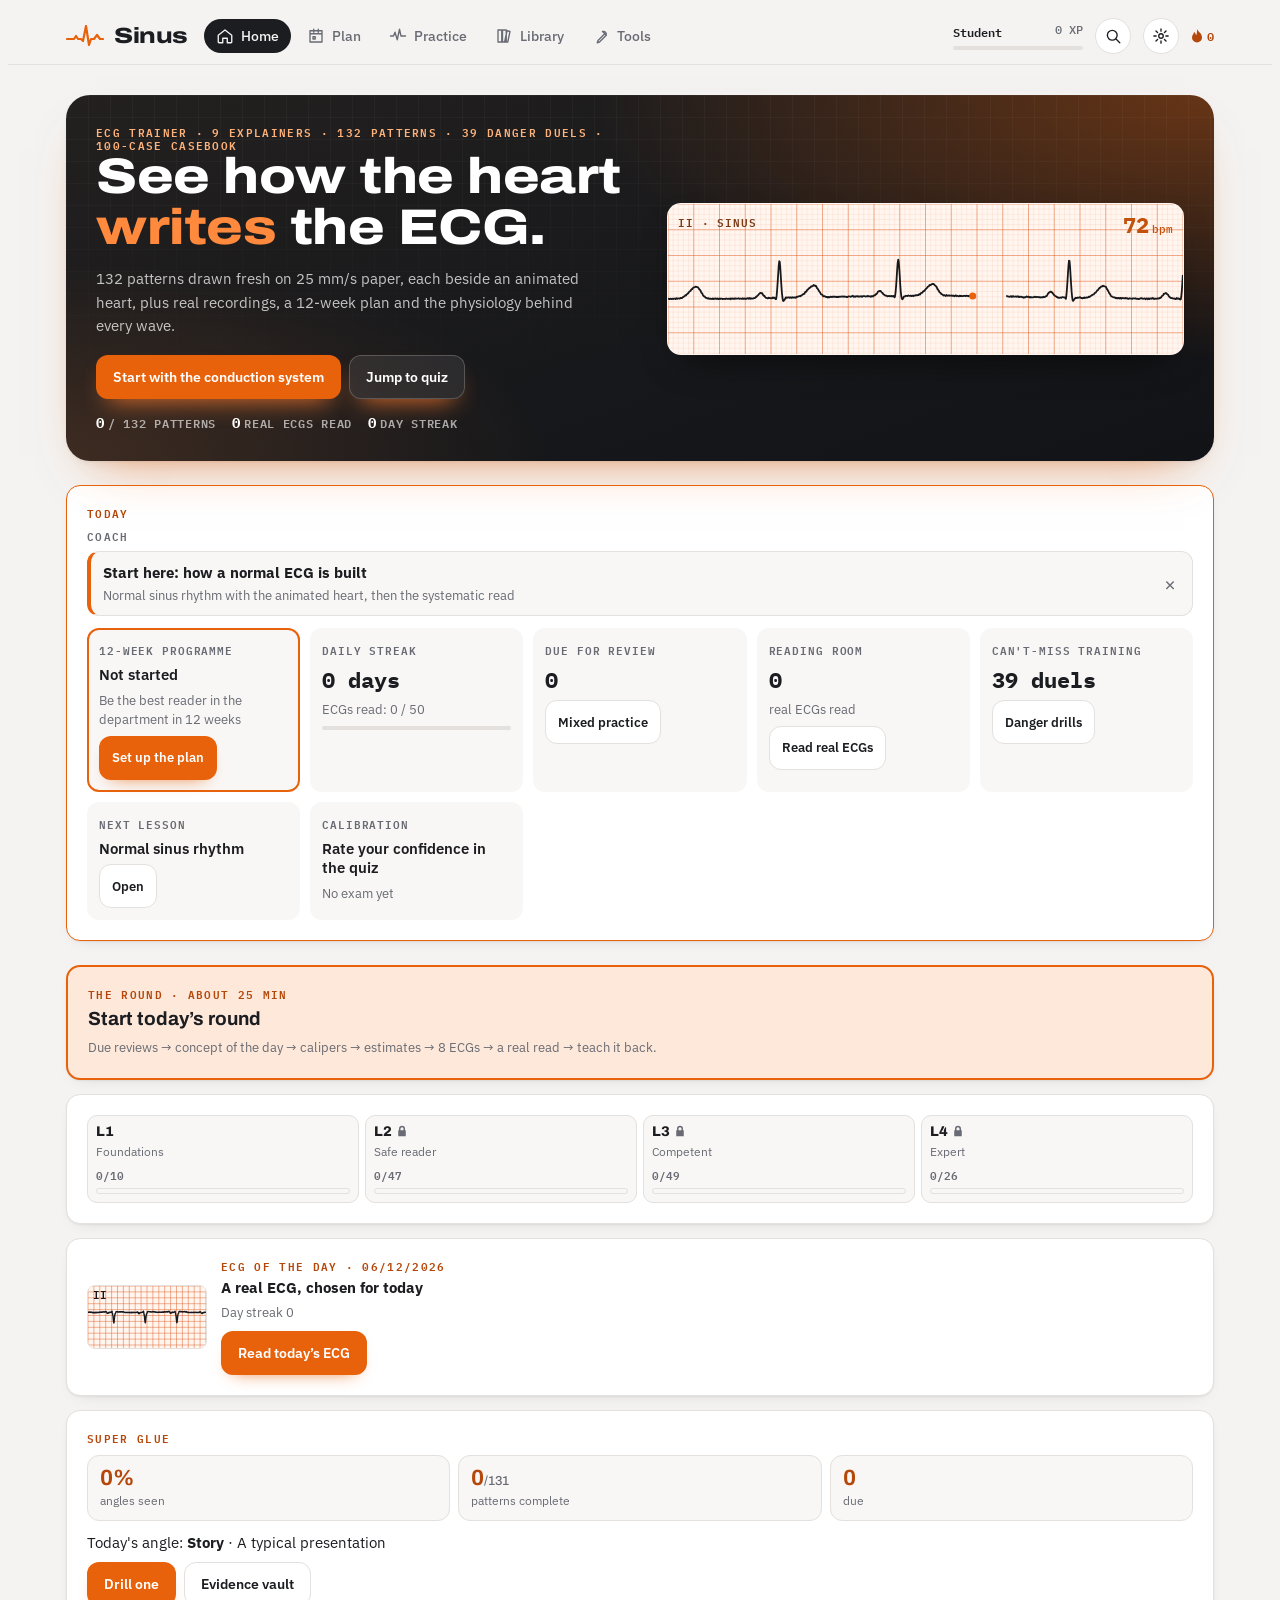
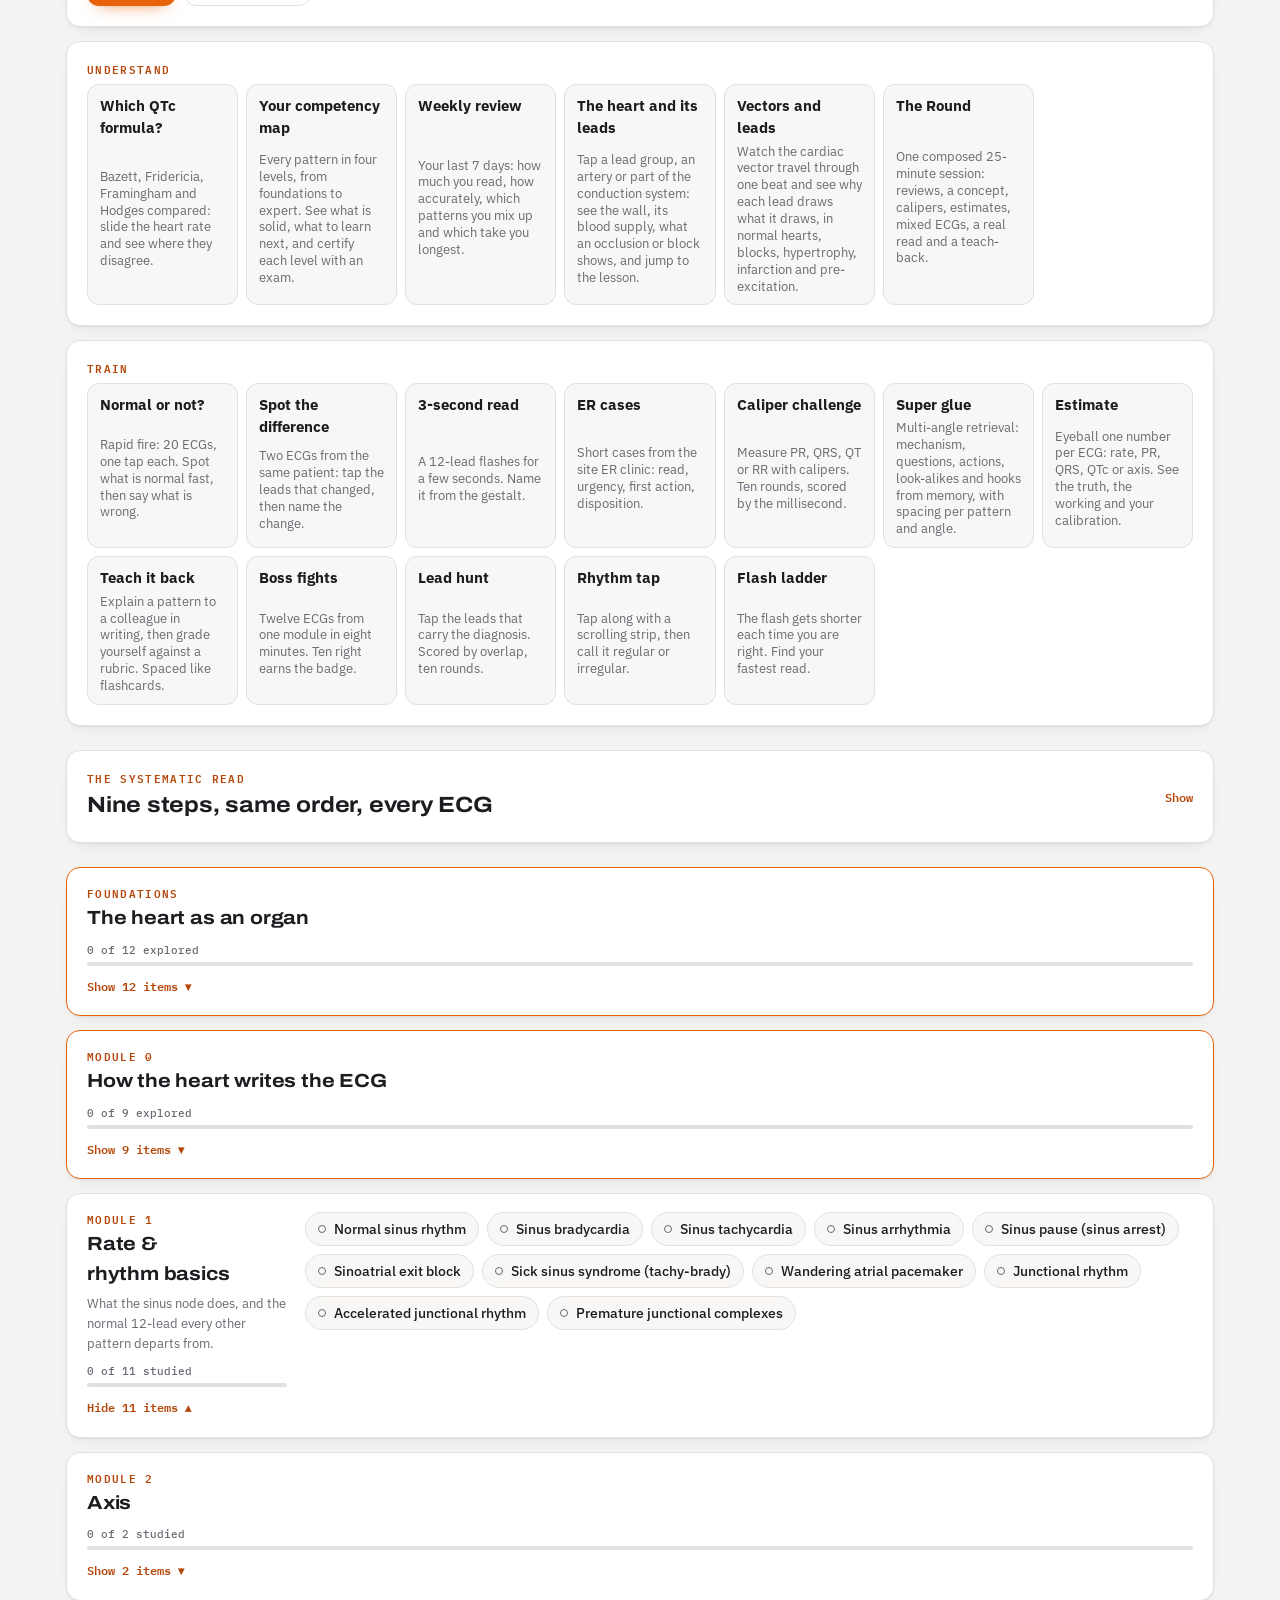
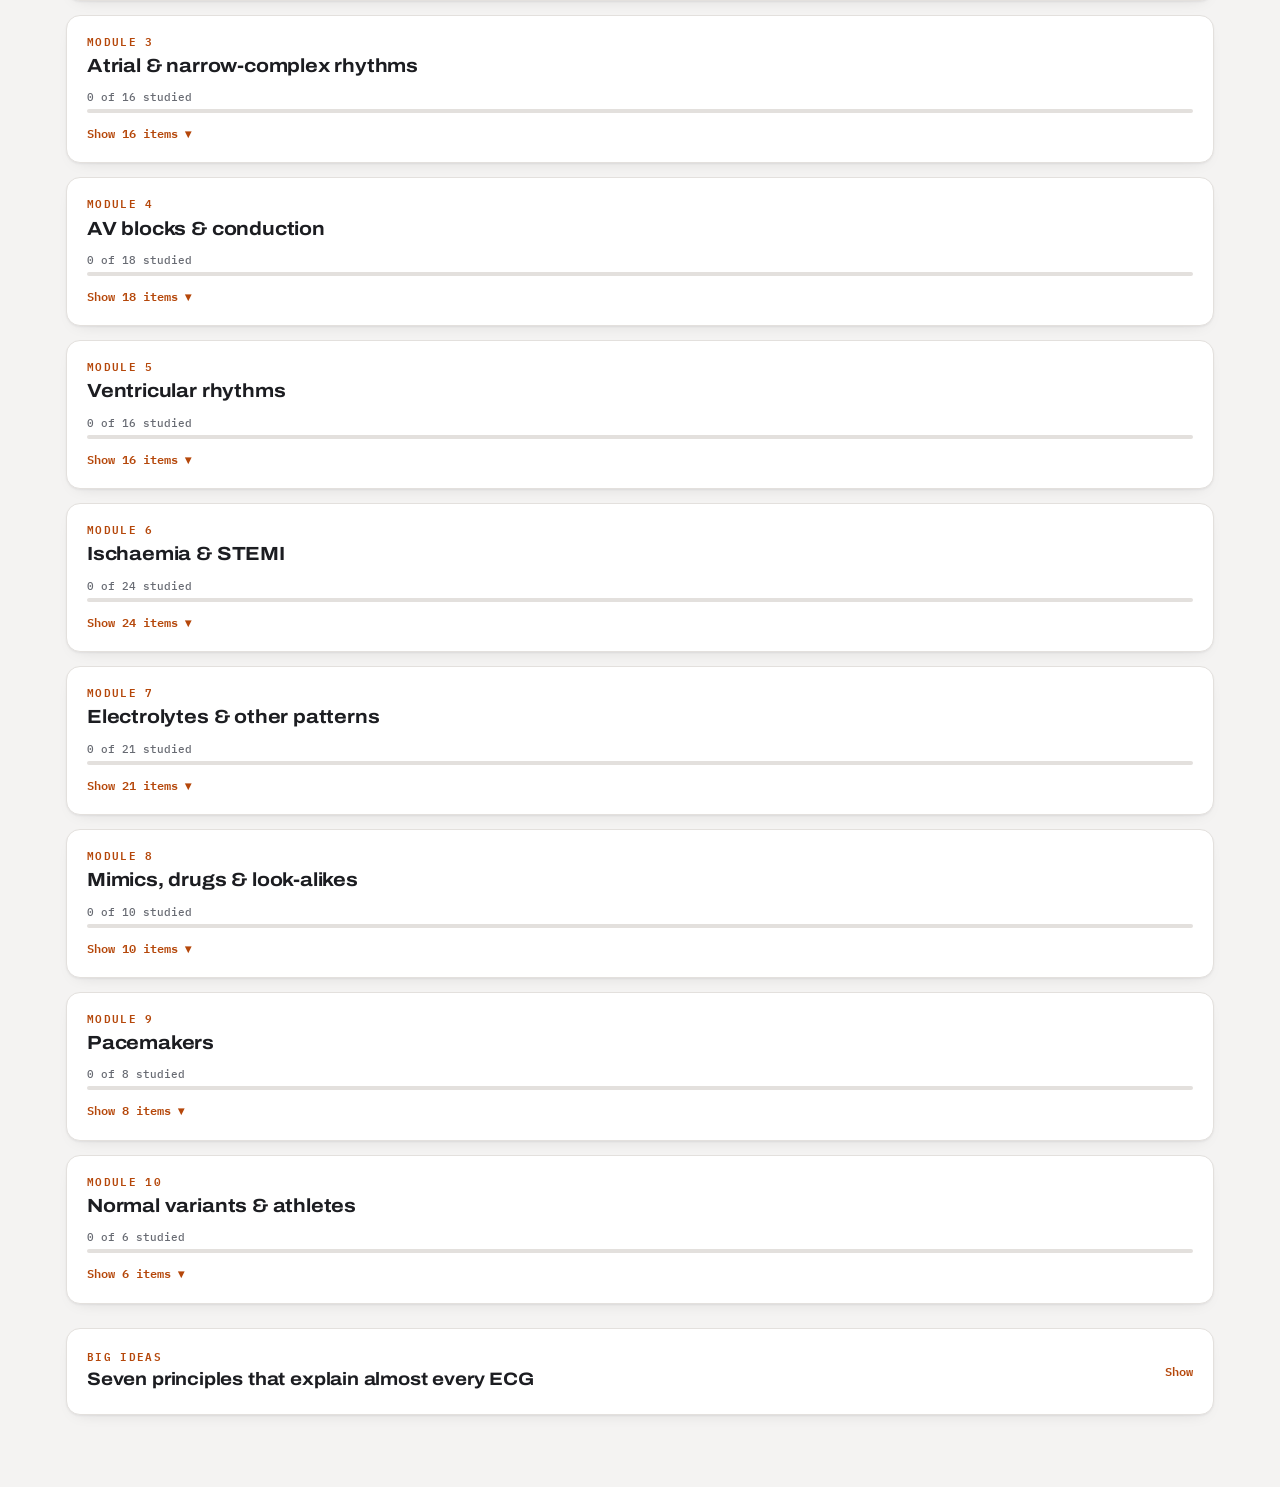
==== commit c9e3409e: "Nine-angle teaching layer for all 131 patterns, evidence vault, super-glue drill; The Round, estimat" ====
--- a/index.html
+++ b/index.html
@@ -720,6 +720,9 @@
 @media (max-width:1179px){.qcard{grid-template-columns:minmax(0,1fr)}}
 .fb>*,.contrast>*,#qCmp,.viewer{min-width:0}
 
+.round-cta{display:flex;flex-direction:column;gap:4px;text-align:left;width:100%;cursor:pointer;border:2px solid var(--accent);background:var(--accent-soft);color:var(--fg);font:inherit}.round-cta b{font-family:var(--f-display);font-size:19px}.round-cta:hover{filter:brightness(1.03)}html.px .round-cta b{font-family:var(--f-px);font-size:20px}
+#homeExtra>*+*{margin-top:14px}
+
 /* ================= PIXEL LOOK (the installed app; same 8-bit kit as Orange and Yuzu) =================
    Console palette, square corners with a one-pixel notch, bevelled panels and buttons, "Orange Pixel"
    (5×7, drawn for Orange) for headings and numbers. Body text stays sans. No gradients, blur or glow. */
@@ -1216,6 +1219,642 @@
 html.px .hm-sw{border-radius:0}
 html.px .hm-svg .on{animation:none}
 html.px .vl-phase{border-left-width:6px}
+
+/* ================= SUPER GLUE (part-glue.css, 02/11/2026) ================= */
+.gl-card{overflow:hidden}
+.gl-head{display:flex;align-items:center;justify-content:space-between;gap:8px;flex-wrap:wrap}
+.gl-pips{display:inline-flex;align-items:center;gap:3px;flex:none}
+.gl-pips small{margin-left:6px;font:600 11px var(--f-mono);color:var(--muted)}
+.gl-pip{display:inline-block;width:7px;height:7px;border-radius:50%;background:var(--surface-2);border:1px solid var(--line)}
+.gl-pip.on{background:var(--accent);border-color:var(--accent)}
+.gl-chips{display:flex;gap:6px;overflow-x:auto;overflow-y:hidden;margin:10px -4px 0;padding:2px 4px 6px;scroll-snap-type:x proximity;-webkit-overflow-scrolling:touch;scrollbar-width:none}
+.gl-chips::-webkit-scrollbar{display:none}
+.gl-chip{flex:none;min-height:44px;padding:8px 12px;scroll-snap-align:center;white-space:nowrap}
+.gl-body{margin-top:8px;padding:12px 14px;border:1px solid var(--line);border-radius:12px;background:var(--surface-2);touch-action:pan-y;outline:none;min-height:96px;overflow-wrap:anywhere}
+.gl-body:focus-visible{border-color:var(--accent)}
+.gl-body p{margin:0 0 8px;line-height:1.5}.gl-body p:last-child{margin-bottom:0}
+.gl-at{font-size:13px;margin-bottom:6px}.gl-at b{color:var(--accent-ink)}
+.gl-in-l{animation:gl-l .22s var(--ease,ease-out)}.gl-in-r{animation:gl-r .22s var(--ease,ease-out)}
+@keyframes gl-l{from{opacity:.2;transform:translateX(18px)}to{opacity:1;transform:none}}
+@keyframes gl-r{from{opacity:.2;transform:translateX(-18px)}to{opacity:1;transform:none}}
+.gl-nav{display:flex;align-items:center;justify-content:space-between;margin-top:8px;gap:8px}
+.gl-nav .tool{min-width:44px;min-height:44px}
+.gl-swipe{font-size:12px}
+@media (min-width:900px){.gl-swipe{visibility:hidden}}
+.gl-ql{list-style:none;margin:0;padding:0;display:grid;gap:6px}
+.gl-ql li{padding:6px 0;border-top:1px solid var(--line);line-height:1.45}
+.gl-ql li:first-child{border-top:0;padding-top:0}
+.gl-ql b{font-weight:600}
+.gl-why{display:block;color:var(--muted);font-size:13px;margin-top:2px}
+.gl-two{display:grid;gap:12px}
+@media (min-width:900px){.gl-two{grid-template-columns:minmax(0,1fr) minmax(0,1fr);gap:18px}}
+.gl-hook{font:600 17px var(--f-display);line-height:1.4;margin:0;padding:10px 12px;border-left:4px solid var(--accent);background:var(--accent-soft);border-radius:8px;color:var(--fg)}
+.gl-hist{margin-top:10px!important;font-size:13.5px;color:var(--muted)}
+.gl-hist .eyebrow{display:inline;margin-right:6px}
+.gl-story{font-style:italic}
+.gl-evw{overflow-x:auto;max-width:100%}
+.gl-ev{width:100%;border-collapse:collapse;font-size:13px;line-height:1.4}
+.gl-ev th{text-align:left;font:600 11px var(--f-mono);letter-spacing:.04em;text-transform:uppercase;color:var(--muted);padding:4px 6px 6px 0;border-bottom:1px solid var(--line)}
+.gl-ev td{padding:7px 6px 7px 0;border-bottom:1px solid var(--line);vertical-align:top}
+.gl-ev tr:last-child td{border-bottom:0}
+.gl-ev td:first-child{min-width:140px}
+.gl-sv{font:500 12.5px var(--f-mono);color:var(--accent-ink);text-decoration:underline dotted;text-underline-offset:3px;min-width:120px}
+.gl-src{color:var(--muted);font-size:12.5px;min-width:110px}
+.gl-ev .tool.sm{min-height:36px;padding:4px 8px}
+@media (max-width:640px){.gl-ev,.gl-ev thead,.gl-ev tbody,.gl-ev tr,.gl-ev td{display:block}.gl-ev thead{display:none}.gl-ev tr{padding:8px 0;border-bottom:1px solid var(--line)}.gl-ev td{border:0;padding:2px 0;min-width:0}.gl-ev td:first-child{font-weight:600}.gl-ev .tool.sm{margin-top:4px}}
+/* why-badge in the structured read */
+.gl-w{display:inline-block;margin-left:6px;padding:1px 6px;min-height:0;border:1px dashed var(--accent);border-radius:999px;background:transparent;color:var(--accent-ink);font:600 10.5px var(--f-mono);letter-spacing:.03em;vertical-align:middle;cursor:pointer}
+.gl-w:hover{background:var(--accent-soft)}
+/* vault */
+.gl-h{font-size:22px;margin:4px 0 8px;font-family:var(--f-display)}
+.gl-search{display:flex;align-items:center;gap:10px;margin-top:10px}
+.gl-q{flex:1;min-width:0;min-height:44px;padding:8px 12px;border:1px solid var(--line);border-radius:10px;background:var(--surface);color:var(--fg);font:500 15px var(--f-body)}
+.gl-q:focus{outline:none;border-color:var(--accent)}
+.gl-count{font-size:12px;flex:none}
+.gl-vlist{display:grid;gap:12px;margin-top:12px}
+.gl-ev .tool.sm{white-space:normal;text-align:left}
+.gl-vmod{margin:0;min-width:0}
+/* drill */
+.gl-stats,.gl-hrow{display:grid;grid-template-columns:repeat(auto-fit,minmax(110px,1fr));gap:8px;margin:10px 0}
+.gl-hrow{grid-template-columns:repeat(3,minmax(0,1fr))}
+.gl-stats .gl-stat,.gl-hrow .gl-stat{display:grid;gap:2px;min-width:0;padding:10px 12px;border:1px solid var(--line);border-radius:12px;background:var(--surface-2);color:var(--fg);font:inherit}
+.gl-stats .gl-stat b,.gl-hrow .gl-stat b{font:700 22px var(--f-display);color:var(--accent-ink)}
+.gl-stats .gl-stat b small,.gl-hrow .gl-stat b small{font-size:13px;color:var(--muted);font-weight:500}
+.gl-stats .gl-stat span,.gl-hrow .gl-stat span{font-size:12px;color:var(--muted)}
+.gl-rt{display:flex;align-items:center;justify-content:space-between;gap:8px;flex-wrap:wrap}
+.gl-viewer{margin-top:8px}
+.gl-prompt{display:flex;gap:10px;align-items:flex-start}
+.gl-prompt p{margin:0;font:600 17px var(--f-display);line-height:1.4}
+.gl-tag{flex:none;padding:3px 8px;border-radius:999px;background:var(--accent);color:var(--on-accent);font:600 11px var(--f-mono);letter-spacing:.04em;margin-top:3px;white-space:nowrap}
+.gl-ta{width:100%;box-sizing:border-box;margin-top:10px;font:500 15px var(--f-body);padding:10px;border:1px solid var(--line);border-radius:10px;background:var(--surface);color:var(--fg);resize:vertical;min-height:88px}
+.gl-ta:focus{outline:none;border-color:var(--accent)}
+.gl-ans{margin-top:12px;padding-top:12px;border-top:1px solid var(--line)}
+.gl-ans .gl-txt p{margin:0 0 8px;line-height:1.5}
+.gl-grade{display:grid;grid-template-columns:repeat(3,1fr);gap:8px;margin-top:8px}
+.gl-grade .btn{min-height:48px;padding:8px 4px;font-size:14px;white-space:nowrap;display:inline-flex;align-items:center;justify-content:center;gap:8px}
+.gl-grade .btn b{display:inline-grid;place-items:center;min-width:22px;height:22px;border-radius:6px;background:rgba(0,0,0,.12);font:600 12px var(--f-mono)}
+.gl-grade .btn.bad{border-color:var(--bad);color:var(--bad)}
+.gl-fb{margin-top:10px;padding:12px 14px;border:1.5px solid var(--line);border-left-width:5px;border-radius:12px;background:var(--surface)}
+.gl-fb.ok{border-color:var(--good);background:var(--good-soft)}.gl-fb.no{border-color:var(--bad);background:var(--bad-soft)}
+.gl-fb p{margin:0 0 8px}
+.gl-keys{margin:6px 0 2px}
+.gl-today{margin:6px 0 0}
+.gl-home .btnrow{margin-top:8px}
+@media (min-width:1100px){.gl-drill .gl-rcard .gl-viewer{max-width:100%}}
+/* pixel look */
+html.px .gl-body,html.px .gl-chip,html.px .gl-q,html.px .gl-ta,html.px .gl-stats .gl-stat,html.px .gl-hrow .gl-stat,html.px .gl-fb,html.px .gl-hook,html.px .gl-w,html.px .gl-tag,html.px .gl-grade .btn b,html.px .gl-pip{border-radius:0!important}
+html.px .gl-body,html.px .gl-q,html.px .gl-ta,html.px .gl-stats .gl-stat,html.px .gl-hrow .gl-stat,html.px .gl-fb{border-width:2px}
+html.px .gl-fb{border-left-width:6px}
+html.px .gl-hook{border-left-width:6px;font-family:var(--f-px);font-weight:400;font-size:15px;line-height:1.5}
+html.px .gl-w{border-style:solid;border-width:2px}
+html.px .gl-h,html.px .gl-stats .gl-stat b,html.px .gl-hrow .gl-stat b,html.px .gl-prompt p{font-family:var(--f-px);font-weight:400;letter-spacing:0;-webkit-font-smoothing:none}
+html.px .gl-in-l,html.px .gl-in-r{animation:none}
+
+/* ===== Concept web (cw) ===== */
+.card.cw{gap:12px}
+.cw-cod{display:flex;align-items:center;justify-content:space-between;gap:12px;flex-wrap:wrap}
+.cw-cod>div{display:grid;gap:4px;min-width:0}
+.cw-h{margin:0;font:700 18px/1.25 var(--f-display);display:flex;align-items:center;gap:8px}
+.cw-sw{display:inline-block;width:10px;height:10px;border-radius:50%;flex:none}
+.cw-dot{display:inline-block;width:10px;height:10px;border-radius:50%;flex:none;border:1px solid var(--surface)}
+.cw-dia{display:inline-block;width:10px;height:10px;background:var(--muted);transform:rotate(45deg);flex:none}
+.cw-dash{display:inline-block;width:18px;height:0;border-top:2px dashed var(--muted);flex:none}
+.cw-chips .tool{min-height:44px;display:inline-flex;align-items:center;gap:7px}
+.cw-search input{width:100%;min-height:44px;padding:8px 12px;border:1px solid var(--line);border-radius:10px;background:var(--surface-2);color:var(--fg);font:14px var(--f-body)}
+.cw-search input:focus{outline:2px solid var(--accent);outline-offset:1px}
+.cw-legend{display:flex;flex-wrap:wrap;gap:2px 10px;font:12px var(--f-mono);color:var(--muted)}
+.cw-legend .k{display:inline-flex;align-items:center;gap:6px;min-height:36px;padding:0 4px;user-select:none;-webkit-user-select:none}
+.cw-grid{display:grid;gap:14px;min-width:0}
+.cw-map{position:relative;border:1px solid var(--line);border-radius:var(--r);background:var(--surface-2);overflow:hidden;min-width:0}
+.cw-map canvas{display:block;width:100%;height:clamp(340px,100vw,480px);touch-action:none;cursor:grab;outline:0}
+.cw-map canvas:focus-visible{outline:2px solid var(--accent);outline-offset:-2px}
+.cw-ctl{position:absolute;right:8px;top:8px;display:flex;gap:6px}
+.cw-ctl .tool{min-width:44px;min-height:44px;background:var(--surface);font-size:15px}
+.cw-side{display:none;min-width:0}
+.cw-side .cw-h{font-size:20px}
+.cw-st{display:flex;align-items:center;gap:8px;font:12px var(--f-mono);color:var(--muted);margin-top:2px}
+.cw-sum{margin:8px 0 0;font-size:14px;line-height:1.5;color:var(--fg)}
+.cw-links{display:grid;gap:6px;margin-top:6px}
+.cw-lk{display:flex;align-items:center;gap:10px;width:100%;min-height:44px;padding:8px 12px;border:1px solid var(--line);border-radius:10px;background:var(--surface-2);color:var(--fg);text-align:left;font:14px var(--f-body)}
+.cw-lk>span:last-child{display:grid;min-width:0}
+.cw-lk b{font-weight:600}
+.cw-lk small{display:block;font:12px var(--f-mono);color:var(--muted);margin-top:2px}
+.cw-lk:active{transform:translateY(1px)}
+.cw-acts{margin-top:12px;display:flex;flex-wrap:wrap;gap:8px}
+.cw-sheet .cw-acts{display:none}
+.cw-sheet{text-align:left;margin:4px 0 8px;max-height:30vh;overflow:auto}
+.kit-sheet:has(.cw-sheet){max-height:90vh;overflow:auto}
+.kit-sheet:has(.cw-sheet) .it{min-height:46px;padding:6px 12px}
+.cw-sheet .cw-h,.cw-sheet>.eyebrow:first-child{display:none}
+.cw-all{margin-top:4px}
+.cw-all summary{cursor:pointer;min-height:44px;display:flex;align-items:center;font:600 14px var(--f-body);color:var(--muted)}
+.cw-all-list{display:grid;gap:10px;margin-top:8px}
+.cw-row{display:grid;gap:6px;padding-bottom:10px;border-bottom:1px solid var(--line)}
+.cw-sub{display:flex;flex-wrap:wrap;gap:6px;padding-left:4px}
+.cw-sub .tool{min-height:40px;display:inline-flex;align-items:center;gap:6px}
+.cw-sub .tool small{font-size:11px;color:var(--muted)}
+@media (min-width:1000px){
+  .cw-grid{grid-template-columns:minmax(0,1fr) 340px;align-items:start}
+  .cw-side{display:block;position:sticky;top:12px;max-height:min(62vh,540px);overflow:auto;padding:14px;border:1px solid var(--line);border-radius:var(--r);background:var(--surface)}
+  .cw-map canvas{height:min(62vh,540px)}
+}
+@media (max-height:520px){.cw-map canvas{height:320px;min-height:300px}}
+/* pixel look */
+html.px .cw-map,html.px .cw-side,html.px .cw-lk,html.px .cw-search input,html.px .cw-row{border-width:2px!important;border-radius:0!important}
+html.px .cw-sw,html.px .cw-dot{border-radius:0!important;border:0}
+html.px .cw-dia{transform:none}
+html.px .cw-h,html.px .cw-side .cw-h,html.px .cw-cod .cw-h{font-family:var(--f-px)!important;font-weight:400!important;font-size:16px!important;letter-spacing:0}
+html.px .cw-lk b{font-family:var(--f-px);font-weight:400;font-size:13px}
+html.px .cw-ctl .tool{border-width:2px!important}
+html.px .cw-map canvas{image-rendering:pixelated}
+/* ===== end concept web ===== */
+
+/* ================= LABS (part-labs.css) ================= */
+.lb-card{display:grid;gap:14px}
+.lb-card>*,.lb-ax>*,.lb-ax-l>*,.lb-ax-r>*,.lb-pair>div>*{min-width:0;max-width:100%}
+.lb-top{display:flex;gap:8px;flex-wrap:wrap;align-items:center;justify-content:space-between}
+.lb-top .seg .tool,.lb-play .tool,.lb-nudge .tool,.lb-revctl .tool{min-height:40px}
+.lb-sc{font:500 13px var(--f-mono);color:var(--muted)}
+.lb-num{font:700 1em var(--f-mono);color:var(--fg)}
+.lb-muted{color:var(--muted);font-weight:500}
+.lb-card .eyebrow{margin-bottom:4px}
+/* ---- axis ---- */
+.lb-ax{display:grid;gap:16px}
+.lb-ax-l{display:grid;gap:10px;justify-items:stretch}
+.lb-hex{width:100%;max-width:380px;aspect-ratio:1/1;margin:0 auto;border:1px solid var(--line);border-radius:var(--r);background:var(--surface-2);touch-action:none;cursor:grab;display:block}
+.lb-hex:focus-visible{outline:3px solid var(--accent);outline-offset:2px}
+.lb-ax-ctl{display:grid;gap:8px;max-width:380px;margin:0 auto;width:100%}
+.lb-nudge{justify-content:center}
+.lb-six{display:grid;grid-template-columns:repeat(3,minmax(0,1fr));gap:8px}
+.lb-cell canvas{width:100%;height:72px;display:block;border:1px solid var(--line);border-radius:8px}
+.lb-cell.lb-dim canvas{opacity:.6}
+.lb-read{display:grid;gap:12px;margin-top:4px}
+.lb-cat{display:grid;gap:2px;padding:12px 14px;border:1px solid var(--line);border-left:5px solid var(--accent);border-radius:var(--r);background:var(--surface-2)}
+.lb-cat b{font:700 20px var(--f-display);font-stretch:110%}
+.lb-cat>span:last-child{font:500 13px var(--f-mono);color:var(--muted)}
+.lb-cat.lb-good{border-left-color:var(--good)}.lb-cat.lb-bad{border-left-color:var(--bad)}.lb-cat.lb-amber{border-left-color:var(--accent-ink)}
+.lb-qm p,.lb-causes p,.lb-cluecard p,.lb-kband-card p,.lb-explain p{margin:0;font-size:14px;line-height:1.5}
+.lb-dragnote{text-align:center;margin:0 auto}
+/* ---- ladder ---- */
+.lb-lsc{overflow-x:auto;overflow-y:hidden;border:1px solid var(--line);border-radius:var(--r);background:var(--surface-2);-webkit-overflow-scrolling:touch}
+.lb-ltrack{position:relative;min-width:100%}
+.lb-ltrack canvas{display:block;width:100%}
+.lb-lstrip{height:120px}
+.lb-lad{height:150px}
+.lb-tiers{position:sticky;left:0;height:0;overflow:visible;z-index:2;pointer-events:none}
+.lb-tiers span{position:absolute;left:4px;font:700 11px var(--f-mono);color:var(--muted);background:var(--surface-2);padding:1px 5px;border-radius:5px}
+.lb-tiers span:nth-child(1){top:6px}.lb-tiers span:nth-child(2){top:56px}.lb-tiers span:nth-child(3){top:106px}
+.lb-lcur{position:absolute;top:0;bottom:0;width:2px;background:var(--accent);pointer-events:none;box-shadow:0 0 0 1px rgba(255,255,255,.4)}
+.lb-lcur::after{content:'';position:absolute;top:118px;left:-5px;width:12px;height:12px;border-radius:50%;background:var(--accent)}
+.lb-play{display:flex;gap:10px;align-items:center;flex-wrap:wrap}
+.lb-play input[type=range]{flex:1;min-width:160px}
+.lb-tm{font:600 13px var(--f-mono);min-width:56px;color:var(--muted)}
+.lb-at{display:flex;flex-wrap:wrap;gap:6px;min-height:28px}
+.lb-tag{font:500 12.5px var(--f-mono);padding:5px 10px;border-radius:999px;border:1px solid var(--line);background:var(--surface-2);color:var(--fg)}
+.lb-tag.lb-k-block{border-color:var(--bad);color:var(--bad)}
+.lb-tag.lb-k-ect,.lb-tag.lb-k-retro,.lb-tag.lb-k-ap{border-color:var(--accent);color:var(--accent-ink)}
+.lb-tag.lb-k-none{color:var(--muted)}
+/* ---- potassium / dials ---- */
+.lb-kdial{display:grid;gap:6px;padding:14px;border:1px solid var(--line);border-radius:var(--r);background:var(--surface-2)}
+.lb-kval{display:grid;gap:2px;margin-bottom:4px}
+.lb-kval b{font:700 28px var(--f-display);font-stretch:110%}
+.lb-kval .lb-num{font-size:inherit;font-family:inherit}
+.lb-kband{font:600 13px var(--f-mono);color:var(--muted)}
+.lb-kband.lb-bad{color:var(--bad)}.lb-kband.lb-good{color:var(--good)}.lb-kband.lb-amber{color:var(--accent-ink)}
+.lb-kscale{display:flex;justify-content:space-between;font:500 11px var(--f-mono);color:var(--muted);padding:0 4px}
+.lb-kdial input[type=range]{min-height:36px}
+.lb-meas{display:grid;grid-template-columns:repeat(auto-fit,minmax(96px,1fr));gap:8px}
+.lb-meas>div{display:grid;gap:2px;padding:10px 12px;border:1px solid var(--line);border-radius:10px;background:var(--surface)}
+.lb-meas>div>span{font:500 11px var(--f-mono);color:var(--muted);text-transform:uppercase;letter-spacing:.04em}
+.lb-meas>div>b{font:700 16px var(--f-mono)}
+.lb-kinfo{display:grid;gap:10px}
+.lb-kband-card{padding:12px 14px;border:1px solid var(--line);border-left:5px solid var(--line);border-radius:var(--r);background:var(--surface-2)}
+.lb-kband-card.lb-bad{border-left-color:var(--bad)}.lb-kband-card.lb-good{border-left-color:var(--good)}.lb-kband-card.lb-amber{border-left-color:var(--accent-ink)}
+/* ---- lead reversal ---- */
+.lb-revctl{display:flex;gap:10px;align-items:center;flex-wrap:wrap}
+.lb-revctl label{display:flex;gap:8px;align-items:center;font:500 13px var(--f-body);color:var(--muted);flex:1;min-width:200px}
+.lb-revctl select{flex:1;min-height:40px;border:1px solid var(--line);border-radius:8px;background:var(--surface);color:var(--fg);font:500 14px var(--f-body);padding:6px 10px;min-width:0}
+.lb-pair{display:grid;gap:12px}
+.lb-pair>div{min-width:0;display:grid;gap:6px}
+.lb-pair .viewer .scroll{aspect-ratio:262/156}
+.lb-cluecard{padding:12px 14px;border:1px solid var(--line);border-left:5px solid var(--accent);border-radius:var(--r);background:var(--surface-2);display:grid;gap:6px}
+.lb-opts .opt{min-height:44px;font-size:14px}
+/* ---- rate ---- */
+.lb-rsc{overflow-x:auto;overflow-y:hidden;border:1px solid var(--line);border-radius:var(--r);background:var(--paper);-webkit-overflow-scrolling:touch}
+.lb-rstrip{display:block;cursor:crosshair;touch-action:pan-x}
+.lb-rres{display:grid;gap:8px}
+.lb-meth{display:grid;grid-template-columns:repeat(auto-fit,minmax(150px,1fr));gap:8px}
+.lb-meth>div{display:grid;gap:3px;padding:10px 12px;border:1px solid var(--line);border-radius:10px;background:var(--surface-2)}
+.lb-meth>div>span{font:500 11px var(--f-mono);color:var(--muted);text-transform:uppercase;letter-spacing:.04em}
+.lb-meth>div>b{font:700 15px var(--f-mono);word-break:break-word}
+.lb-qtchart{width:100%;height:220px;display:block;border:1px solid var(--line);border-radius:var(--r)}
+.lb-qtexp p{margin:0 0 8px;font-size:14px;line-height:1.5}
+/* ---- hub ---- */
+.lb-hubwrap{padding:0;border:0;background:transparent}
+.lb-hub{display:grid;gap:12px}
+.lb-hubcard{width:100%}
+.lb-used{font:500 12px var(--f-mono)!important;color:var(--muted)!important}
+.lb-used.on{color:var(--accent-ink)!important}
+/* ---- desktop ---- */
+@media (min-width:900px){
+  .lb-ax{grid-template-columns:minmax(300px,400px) 1fr;align-items:start}
+  .lb-pair{grid-template-columns:1fr 1fr}
+  .lb-hub{grid-template-columns:repeat(3,minmax(0,1fr))}
+  .lb-six{grid-template-columns:repeat(3,minmax(0,1fr))}
+  .lb-cell canvas{height:84px}
+}
+@media (max-width:420px){.lb-six{gap:6px}.lb-cell canvas{height:64px}.lb-meas{grid-template-columns:repeat(2,minmax(0,1fr))}}
+/* ---- pixel look ---- */
+html.px .lb-hex,html.px .lb-cell canvas,html.px .lb-cat,html.px .lb-lsc,html.px .lb-rsc,html.px .lb-kdial,html.px .lb-meas>div,html.px .lb-meth>div,html.px .lb-kband-card,html.px .lb-cluecard,html.px .lb-qtchart,html.px .lb-revctl select,html.px .lb-tag,html.px .lb-tiers span{border-radius:0!important;border-width:2px}
+html.px .lb-cat,html.px .lb-kband-card,html.px .lb-cluecard{border-left-width:6px}
+html.px .lb-cat b,html.px .lb-kval b,html.px .lb-num,html.px .lb-meas>div>b,html.px .lb-meth>div>b,html.px .lb-tm{font-family:var(--f-px);font-weight:400}
+html.px .lb-lcur{box-shadow:none}
+html.px .lb-lcur::after{border-radius:0}
+
+/* ===== part-tools.css: bedside utilities (tk_) ===== */
+.tk-wrap{display:grid;gap:14px}
+.tk-grid{display:grid;gap:12px;grid-template-columns:1fr}
+@media (min-width:1100px){.tk-grid{grid-template-columns:repeat(2,minmax(0,1fr))}.tk-grid.three{grid-template-columns:repeat(3,minmax(0,1fr))}}
+.tk-h{font-size:16px;font-weight:700;margin:0 0 8px}
+.tk-sub{font:500 11px var(--f-mono);letter-spacing:.08em;text-transform:uppercase;color:var(--muted);margin:10px 0 6px}
+
+/* slider "wheel": label + value, then − range + */
+.tk-sl{display:grid;gap:4px;padding:8px 10px;border-radius:10px;background:var(--surface-2);min-width:0}
+.tk-sl .tk-lab{display:flex;justify-content:space-between;align-items:baseline;gap:8px;font:500 12px var(--f-mono);color:var(--muted);letter-spacing:.03em}
+.tk-sl .tk-lab output{font:700 18px var(--f-mono);color:var(--fg);font-variant-numeric:tabular-nums;white-space:nowrap}
+.tk-sl .tk-lab output small{font:500 11px var(--f-mono);color:var(--muted);margin-left:3px}
+.tk-row{display:grid;grid-template-columns:44px minmax(0,1fr) 44px;gap:6px;align-items:center}
+.tk-row input[type=range]{width:100%;margin:0;min-width:0}
+.tk-pm{min-width:44px;min-height:44px;border-radius:10px;border:1px solid var(--line);background:var(--surface);color:var(--fg);font:700 20px var(--f-mono);display:flex;align-items:center;justify-content:center;touch-action:manipulation;cursor:pointer}
+.tk-pm:active{background:var(--accent-soft)}
+.tk-sl.on{box-shadow:inset 0 0 0 1.5px var(--accent)}
+
+/* toggle chips and segments */
+.tk-seg{display:flex;flex-wrap:wrap;gap:6px}
+.tk-seg .tool{min-height:44px;padding:8px 12px;font-size:13px}
+.tk-segrow{display:flex;justify-content:space-between;align-items:center;gap:10px;flex-wrap:wrap;padding:8px 10px;border-radius:10px;background:var(--surface-2)}
+.tk-segrow>span{font:500 12px var(--f-mono);color:var(--muted);letter-spacing:.03em}
+.tk-text{font:600 16px var(--f-mono);padding:10px 12px;border-radius:10px;border:1.5px solid var(--line);background:var(--surface);color:var(--fg);width:100%;min-height:44px;min-width:0}
+.tk-text:focus{outline:2px solid var(--accent);outline-offset:1px}
+
+/* criteria rows */
+.tk-crit{display:grid;gap:8px}
+.tk-cr{display:grid;grid-template-columns:minmax(0,1fr) auto;gap:4px 10px;align-items:start;padding:10px 12px;border-radius:10px;background:var(--surface-2);border-left:4px solid var(--line)}
+.tk-cr.met{border-left-color:var(--bad);background:var(--bad-soft)}
+.tk-cr.near{border-left-color:var(--accent)}
+.tk-cr b{font-size:14px}
+.tk-cr .tk-val{font:700 15px var(--f-mono);font-variant-numeric:tabular-nums;text-align:right;max-width:50%;justify-self:end}
+.tk-cr .tk-badge{grid-column:2;justify-self:end;font:600 11px var(--f-mono);letter-spacing:.06em;text-transform:uppercase;padding:3px 8px;border-radius:999px;background:var(--surface);color:var(--muted);border:1px solid var(--line)}
+.tk-cr.met .tk-badge{background:var(--bad);color:#fff;border-color:var(--bad)}
+.tk-cr.near .tk-badge{background:var(--accent);color:var(--on-accent);border-color:var(--accent)}
+.tk-cr .tk-note{grid-column:1/-1;font-size:12.5px;color:var(--muted);line-height:1.4}
+.tk-verdict{padding:12px 14px;border-radius:12px;background:var(--accent-soft);font-size:14.5px;line-height:1.45}
+.tk-verdict.bad{background:var(--bad-soft)}
+.tk-verdict.good{background:var(--good-soft)}
+.tk-verdict b{display:block;font-size:16px;margin-bottom:3px}
+
+/* rate & axis */
+.tk-big{display:grid;grid-template-columns:repeat(auto-fit,minmax(130px,1fr));gap:10px}
+.tk-big .ro b{font-size:26px}
+.tk-axis{display:grid;grid-template-columns:minmax(0,1fr);gap:12px;align-items:center}
+@media (min-width:700px){.tk-axis{grid-template-columns:minmax(0,1fr) 240px}}
+.tk-hex{width:100%;max-width:260px;height:auto;display:block;margin:0 auto}
+.tk-hex text{font:600 10px var(--f-mono);fill:var(--muted)}
+.tk-hex .tk-ax{stroke:var(--line);stroke-width:1}
+.tk-hex .tk-zone{fill:var(--good-soft);opacity:.9}
+.tk-hex .tk-arrow{stroke:var(--accent);stroke-width:4;stroke-linecap:round}
+.tk-hex .tk-deg{font:700 13px var(--f-mono);fill:var(--fg)}
+
+/* table / list of agents */
+.tk-tools{display:flex;gap:8px;flex-wrap:wrap;align-items:center}
+.tk-tools .tk-text{flex:1 1 180px}
+.tk-list{display:grid;gap:10px}
+@media (min-width:1100px){.tk-list{grid-template-columns:repeat(2,minmax(0,1fr))}}
+.tk-it{padding:12px 14px;border-radius:12px;background:var(--surface-2);display:grid;gap:5px;border-left:4px solid var(--line)}
+.tk-it.red{border-left-color:var(--bad)}.tk-it.amber{border-left-color:var(--accent)}
+.tk-it h4{margin:0;font-size:15px}
+.tk-it .tk-tag{font:500 10.5px var(--f-mono);letter-spacing:.08em;text-transform:uppercase;color:var(--muted)}
+.tk-it p{margin:0;font-size:13.5px;line-height:1.45}
+.tk-it p b{color:var(--accent-ink)}
+.tk-it .tk-dan{font-size:13px;padding:6px 9px;border-radius:8px;background:var(--bad-soft)}
+.tk-empty{padding:14px;text-align:center;color:var(--muted)}
+
+/* yes/no checklist */
+.tk-yn{display:grid;gap:8px}
+.tk-q{display:grid;grid-template-columns:minmax(0,1fr) auto;gap:8px;align-items:center;padding:8px 10px;border-radius:10px;background:var(--surface-2);font-size:14px}
+.tk-q .tk-seg .tool{min-width:48px}
+.tk-ans{display:grid;gap:8px}
+.tk-ans .tk-alt{font-size:13px;color:var(--muted)}
+
+/* pacing */
+.tk-code{display:grid;gap:8px;grid-template-columns:repeat(auto-fit,minmax(140px,1fr))}
+.tk-let{padding:10px 12px;border-radius:10px;background:var(--surface-2);display:grid;gap:3px}
+.tk-let .tk-l{font:700 30px var(--f-mono);color:var(--accent-ink);line-height:1}
+.tk-let .tk-p{font:500 10.5px var(--f-mono);letter-spacing:.08em;text-transform:uppercase;color:var(--muted)}
+.tk-let .tk-m{font-size:13.5px}
+.tk-mal{display:grid;gap:8px}
+.tk-mal>div{padding:10px 12px;border-radius:10px;background:var(--surface-2);font-size:13.5px;line-height:1.45}
+.tk-mal b{display:block;font-size:14px}
+
+/* pre-test */
+.tk-finds{display:grid;gap:6px;grid-template-columns:repeat(auto-fill,minmax(150px,1fr))}
+.tk-finds .tool{min-height:44px;text-align:left;white-space:normal;line-height:1.25}
+.tk-fagan{width:100%;max-width:420px;height:auto;display:block;margin:0 auto}
+.tk-fagan text{font:600 9.5px var(--f-mono);fill:var(--muted)}
+.tk-fagan .tk-axl{stroke:var(--line);stroke-width:1.5}
+.tk-fagan .tk-ln{stroke:var(--accent);stroke-width:3;stroke-linecap:round}
+.tk-fagan .tk-dot{fill:var(--accent)}
+.tk-fagan .tk-big{font:700 12px var(--f-mono);fill:var(--fg)}
+.tk-band{display:flex;gap:4px;margin-top:4px}
+.tk-band span{flex:1;height:10px;border-radius:5px;background:var(--line)}
+.tk-band span.on{background:var(--accent)}
+
+/* pocket card */
+.tk-pk{display:grid;gap:12px;font-size:16px;line-height:1.45}
+@media (min-width:1100px){.tk-pk{grid-template-columns:repeat(2,minmax(0,1fr))}.tk-pk .wide{grid-column:1/-1}}
+.tk-pk section{padding:12px 14px;border-radius:12px;background:var(--surface-2);border-top:4px solid var(--accent)}
+.tk-pk h4{margin:0 0 8px;font-size:17px;color:var(--accent-ink)}
+.tk-pk ul{margin:0;padding:0;list-style:none;display:grid;gap:6px}
+.tk-pk li{display:flex;flex-wrap:wrap;gap:4px 12px;align-items:baseline;padding:5px 0;border-bottom:1px dashed var(--line)}
+.tk-pk li>span{flex:1 1 160px;min-width:0}
+.tk-pk li:last-child{border-bottom:0}
+.tk-pk section{min-width:0}
+.tk-pk li b{flex:0 0 auto;max-width:100%;margin-left:auto;font:700 17px var(--f-mono);font-variant-numeric:tabular-nums;text-align:right;white-space:normal}
+.tk-pk li.red b{color:var(--bad)}
+.tk-pk li small{display:block;font-size:12.5px;color:var(--muted)}
+.tk-pk .tk-foot{grid-column:1/-1;font-size:12.5px;color:var(--muted)}
+
+/* pixel look */
+html.px .tk-sl,html.px .tk-cr,html.px .tk-it,html.px .tk-q,html.px .tk-let,html.px .tk-mal>div,html.px .tk-pk section,html.px .tk-segrow,html.px .tk-verdict{border-radius:0;border:2px solid var(--line)}
+html.px .tk-cr.met{border-color:var(--bad)}html.px .tk-cr.near{border-color:var(--accent)}
+html.px .tk-pm,html.px .tk-text,html.px .tk-cr .tk-badge,html.px .tk-band span,html.px .tk-it .tk-dan{border-radius:0}
+html.px .tk-pm{border:2px solid var(--line);box-shadow:inset -2px -2px 0 var(--line)}
+html.px .tk-text{border:2px solid var(--line)!important;background:var(--surface-2)}
+html.px .tk-sl .tk-lab output,html.px .tk-big .ro b,html.px .tk-pk li b,html.px .tk-let .tk-l,html.px .tk-h,html.px .tk-pk h4{font-family:var(--f-px);font-weight:400}
+html.px .tk-sl.on{box-shadow:inset 0 0 0 2px var(--accent)}
+html.px .tk-pk section{border-top:4px solid var(--accent)}
+
+/* print: pocket card only */
+@media print{
+  html.tk-printing body>*:not(#tk-print){display:none!important}
+  html.tk-printing,html.tk-printing body{background:#fff!important;height:auto!important;overflow:visible!important}
+  #tk-print{display:block;color:#111;background:#fff;font-size:9pt}
+  #tk-print .tk-pk{display:block;columns:2;column-gap:5mm}
+  #tk-print .tk-pk section{display:block;break-inside:avoid;border:1px solid #bbb;border-top:3px solid #e8620c;border-radius:0;background:#fff;margin:0 0 3mm;padding:2mm 3mm}
+  #tk-print .tk-pk h4{color:#b5470a;font-size:10pt}
+  #tk-print .tk-pk li b{font-size:10pt;color:#111}#tk-print .tk-pk li.red b{color:#b4231f}
+  #tk-print .tk-pk li small{color:#444}
+}
+
+/* ===== part-round.css — The Round bar, Estimate, Teach it back, Error autopsy, Boss fights ===== */
+/* round bar */
+.rd-bar{position:fixed;left:0;right:0;bottom:0;z-index:39;background:var(--surface);border-top:1px solid var(--line);box-shadow:0 -10px 24px -18px rgba(0,0,0,.5);padding:8px max(12px,env(safe-area-inset-right,0px)) calc(8px + env(safe-area-inset-bottom,0px)) max(12px,env(safe-area-inset-left,0px))}
+.rd-bar[hidden]{display:none}
+.rd-bar>*{max-width:1180px;margin:0 auto}
+.rd-bar{display:grid;gap:8px}
+.rd-bar-l{display:grid;gap:4px;text-align:left;background:none;border:0;padding:0;width:100%;color:var(--fg);font:inherit;cursor:pointer}
+.rd-eb{font:600 11px var(--f-mono);letter-spacing:.08em;text-transform:uppercase;color:var(--accent-ink)}
+.rd-legname{font:700 16px var(--f-display);display:flex;align-items:center;gap:8px}
+.rd-cnt{font:600 13px var(--f-mono);color:var(--muted)}
+.rd-pips{display:flex;gap:5px;align-items:center}
+.rd-pips i{display:block;width:16px;height:6px;border-radius:3px;background:var(--line)}
+.rd-pips i.done{background:var(--good)}.rd-pips i.skip{background:var(--muted);opacity:.5}.rd-pips i.cur{background:var(--accent);width:24px}
+.rd-bar-b{display:flex;gap:8px;align-items:center;width:100%}
+.rd-bar-b .btn{flex:1;justify-content:center;min-height:44px}
+.rd-bar-b .tool{min-height:44px;min-width:60px;text-align:center}
+.rd-next.pulse{animation:rdPulse 1.4s ease-in-out infinite}
+@keyframes rdPulse{0%,100%{box-shadow:0 0 0 0 var(--accent-soft)}50%{box-shadow:0 0 0 8px transparent}}
+body.rd-on{padding-bottom:140px}
+body.rd-on .toast{bottom:150px}
+@media (max-width:760px){
+  .rd-bar{bottom:calc(66px + env(safe-area-inset-bottom,0px));padding-bottom:8px}
+  body.rd-on{padding-bottom:210px}
+  body.rd-on .toast{bottom:214px}
+  body.rd-on .kit-snack{bottom:calc(212px + env(safe-area-inset-bottom,0px))}
+}
+@media (min-width:761px){
+  .rd-bar{grid-template-columns:1fr auto;align-items:center;column-gap:20px;padding-left:max(16px,calc((100vw - 1180px)/2 + 16px));padding-right:max(16px,calc((100vw - 1180px)/2 + 16px))}
+  .rd-bar>*{margin:0}
+  .rd-bar-b{width:auto}.rd-bar-b .btn{flex:none;padding-left:22px;padding-right:22px}
+  body.rd-on{padding-bottom:100px}
+}
+/* round page */
+.rd-page .rd-big{min-height:50px;font-size:16px;padding-left:22px;padding-right:22px}
+.rd-done-line{font:600 15px var(--f-body);color:var(--good);margin:0 0 8px}
+.rd-plan{list-style:none;margin:8px 0 10px;padding:0;display:grid;gap:6px}
+.rd-plan li{display:grid;grid-template-columns:30px 1fr auto;gap:10px;align-items:center;padding:9px 10px;border-radius:10px;background:var(--surface-2);border:1px solid var(--line);min-height:52px}
+.rd-plan li.cur{border-color:var(--accent);background:var(--accent-soft)}
+.rd-plan li.done{box-shadow:inset 3px 0 0 var(--good)}.rd-plan li.part{box-shadow:inset 3px 0 0 var(--accent)}.rd-plan li.skip{opacity:.6}
+.rd-n{font:700 15px var(--f-mono);color:var(--muted);text-align:center}
+.rd-plan li.cur .rd-n{color:var(--accent-ink)}
+.rd-t{display:grid;gap:2px;min-width:0}.rd-t b{font-size:14.5px}.rd-t small{color:var(--muted);font-size:12.5px;line-height:1.3}
+.rd-st{font:600 12px var(--f-mono);color:var(--muted);text-transform:uppercase;letter-spacing:.06em;white-space:nowrap}
+.rd-plan li.done .rd-st{color:var(--good)}.rd-plan li.cur .rd-st{color:var(--accent-ink)}
+.rd-links{display:grid;grid-template-columns:repeat(auto-fill,minmax(150px,1fr));gap:8px}
+/* error autopsy */
+.rd-why{display:flex;flex-wrap:wrap;gap:6px;align-items:center;padding:10px 12px;border:1px dashed var(--line);border-radius:10px;background:var(--surface-2)}
+.rd-why-q{font:600 13px var(--f-body);color:var(--muted);margin-right:4px}
+.rd-why .tool{min-height:36px}
+.rd-aut{display:grid;gap:6px;margin:6px 0 10px}
+.rd-aut-row{display:grid;grid-template-columns:150px 1fr 32px;gap:10px;align-items:center;font-size:13.5px}
+.rd-aut-row .bar{height:8px}.rd-aut-row b{font:700 13px var(--f-mono);text-align:right}
+.rd-aut-row.top span{color:var(--accent-ink);font-weight:700}
+.rd-advice{margin:0 0 8px;font-size:14px;line-height:1.45}
+@media (max-width:420px){.rd-aut-row{grid-template-columns:118px 1fr 28px;font-size:12.5px}}
+/* estimate */
+.rd-est-top{display:flex;flex-wrap:wrap;justify-content:space-between;gap:10px;align-items:flex-start}
+.rd-seg{flex-wrap:wrap}
+.rd-est-v{margin-top:10px}
+.rd-est .vfoot,.rd-est [data-act="cal"]{display:none!important}
+.rd-sl-wrap{display:grid;gap:8px;padding:6px 2px 0}
+.rd-val{display:flex;align-items:baseline;justify-content:center;gap:6px}
+.rd-val b{font:700 44px/1 var(--f-mono);color:var(--accent-ink);font-variant-numeric:tabular-nums}
+.rd-val span{font:600 16px var(--f-mono);color:var(--muted)}
+.rd-range{width:100%;height:44px;margin:0;-webkit-appearance:none;appearance:none;background:transparent;cursor:pointer}
+.rd-range:focus{outline:none}
+.rd-range::-webkit-slider-runnable-track{height:10px;border-radius:6px;background:var(--line)}
+.rd-range::-moz-range-track{height:10px;border-radius:6px;background:var(--line)}
+.rd-range::-webkit-slider-thumb{-webkit-appearance:none;appearance:none;width:34px;height:34px;border-radius:50%;background:var(--accent);border:3px solid var(--surface);box-shadow:0 2px 8px -2px rgba(0,0,0,.5);margin-top:-12px}
+.rd-range::-moz-range-thumb{width:28px;height:28px;border-radius:50%;background:var(--accent);border:3px solid var(--surface)}
+.rd-range:focus-visible::-webkit-slider-thumb{outline:3px solid var(--accent-soft)}
+.rd-range[disabled]{opacity:.55;cursor:default}
+.rd-sl-ends{display:flex;justify-content:space-between;font:600 12px var(--f-mono);color:var(--muted)}
+.rd-kinds{display:flex;flex-wrap:wrap;gap:6px}
+.rd-kinds .lchip.on{border-color:var(--accent)}
+.rd-kinds .dot.f{background:var(--accent);border-color:var(--accent)}
+/* teach it back */
+.rd-teach-v{margin-top:8px}
+.rd-ta{width:100%;min-height:120px;font:15px/1.45 var(--f-body);color:var(--fg);background:var(--surface-2);border:1px solid var(--line);border-radius:10px;padding:10px 12px;resize:vertical;box-sizing:border-box}
+.rd-ta:read-only{opacity:.8}
+.rd-plist{list-style:none;margin:6px 0 0;padding:0;display:grid;gap:6px}
+.rd-pbtn{display:grid;gap:4px;width:100%;text-align:left;background:var(--surface-2);border:1px solid var(--line);border-radius:10px;padding:10px 12px;color:var(--fg);font:inherit;min-height:52px}
+.rd-pbtn:hover{border-color:var(--accent)}
+.rd-pq{font-size:14.5px;line-height:1.35}
+.rd-pm{font:600 12px var(--f-mono);color:var(--muted)}
+.rd-pm b.ok{color:var(--good)}.rd-pm b.no{color:var(--bad)}
+.rd-rublist{list-style:none;margin:6px 0;padding:0;display:grid;gap:6px}
+.rd-rublist label{display:flex;gap:12px;align-items:flex-start;padding:10px 12px;border:1px solid var(--line);border-radius:10px;background:var(--surface-2);cursor:pointer;min-height:44px;font-size:14.5px;line-height:1.35}
+.rd-rublist input{width:22px;height:22px;margin:0;flex:none;accent-color:var(--accent)}
+.rd-rublist label:has(input:checked){border-color:var(--good);background:var(--good-soft)}
+.rd-tres .bul small{display:block;color:var(--muted);font-size:12.5px}
+.muted{color:var(--muted)}
+/* boss fights */
+.rd-badges{display:grid;grid-template-columns:repeat(auto-fill,minmax(160px,1fr));gap:10px}
+.rd-badge{display:grid;gap:4px;justify-items:center;text-align:center;padding:16px 10px 12px;border:1.5px solid var(--line);border-radius:14px;background:var(--surface-2);color:var(--fg);font:inherit;min-height:120px}
+.rd-badge b{font-size:14px;line-height:1.3}.rd-badge small{color:var(--muted);font-size:12px}
+.rd-badge.won{border-color:var(--accent);background:var(--accent-soft)}
+.rd-badge.won .rd-shield{background:var(--accent);color:var(--on-accent);box-shadow:0 6px 14px -8px var(--accent)}
+.rd-badge.locked .rd-shield{background:var(--surface);color:var(--muted);border:1.5px dashed var(--line)}
+.rd-badge:hover{border-color:var(--accent)}
+.rd-shield{width:48px;height:48px;border-radius:50%;display:grid;place-items:center;font:700 22px var(--f-mono);margin-bottom:4px}
+.rd-shield.big{width:56px;height:56px;font-size:28px;margin:0;flex:none}
+.rd-boss-top{display:flex;justify-content:space-between;gap:12px;align-items:flex-start;flex-wrap:wrap}
+.rd-timer{display:grid;gap:4px;min-width:120px}
+.rd-timer b{font:700 26px/1 var(--f-mono);color:var(--accent-ink);text-align:right;font-variant-numeric:tabular-nums}
+.rd-timer .bar{height:6px}
+.rd-timer.low b{color:var(--bad)}.rd-timer.low .bar i{background:var(--bad)}
+.rd-boss-v{margin-top:8px}
+.rd-opts{display:grid;gap:8px}
+@media (min-width:761px){.rd-opts{grid-template-columns:1fr 1fr}}
+.rd-result{display:flex;gap:14px;align-items:center;padding:12px;border-radius:12px;border:1.5px solid var(--line);background:var(--surface-2)}
+.rd-result.win{border-color:var(--good);background:var(--good-soft)}.rd-result.lose{border-color:var(--bad);background:var(--bad-soft)}
+.rd-result.win .rd-shield{background:var(--good);color:#fff}.rd-result.lose .rd-shield{background:var(--bad);color:#fff}
+.rd-result b{display:block;font-size:15px}.rd-result small{color:var(--muted);font-size:12.5px}
+.rd-miss{list-style:none;margin:0;padding:0;display:grid;gap:6px}
+.rd-miss li{display:grid;gap:6px;padding:10px 12px;border-radius:10px;background:var(--surface-2);box-shadow:inset 3px 0 0 var(--bad)}
+.rd-miss-t{display:grid;gap:2px}.rd-miss-t b{font-size:14.5px}.rd-miss-t small{color:var(--muted);font-size:12.5px}
+.rd-miss-b{display:flex;gap:8px;align-items:center;flex-wrap:wrap}.rd-miss-b .mono{font:600 13px var(--f-mono);color:var(--muted)}.rd-miss-b .tool{margin-left:auto}
+@media (min-width:761px){.rd-miss{grid-template-columns:1fr 1fr}}
+/* pixel look */
+html.px .rd-bar{border-top:2px solid var(--line);box-shadow:none;background:var(--bg)}
+html.px .rd-eb,html.px .rd-legname,html.px .rd-cnt,html.px .rd-st,html.px .rd-n{font-family:var(--f-px);font-weight:400;letter-spacing:0;-webkit-font-smoothing:none}
+html.px .rd-legname{font-size:14px}
+html.px .rd-pips i,html.px .rd-plan li,html.px .rd-why,html.px .rd-pbtn,html.px .rd-rublist label,html.px .rd-badge,html.px .rd-shield,html.px .rd-result,html.px .rd-miss li,html.px .rd-ta,html.px .rd-range::-webkit-slider-runnable-track,html.px .rd-range::-webkit-slider-thumb,html.px .rd-range::-moz-range-track,html.px .rd-range::-moz-range-thumb{border-radius:0!important}
+html.px .rd-plan li,html.px .rd-why,html.px .rd-pbtn,html.px .rd-rublist label,html.px .rd-badge,html.px .rd-result,html.px .rd-ta{border-width:2px}
+html.px .rd-why{border-style:solid}
+html.px .rd-next.pulse{animation:none;outline:2px solid var(--accent-ink);outline-offset:2px}
+html.px .rd-val b,html.px .rd-timer b,html.px .rd-shield,html.px .rd-badge b,html.px .rd-pm,html.px .rd-aut-row b,html.px .rd-sl-ends{font-family:var(--f-px);font-weight:400;letter-spacing:0;-webkit-font-smoothing:none}
+html.px .rd-val b{font-size:40px}
+html.px .rd-range::-webkit-slider-thumb{border:2px solid var(--fg);box-shadow:inset 0 2px 0 var(--hi),inset 0 -3px 0 var(--deep);width:30px;height:30px;margin-top:-10px}
+html.px .rd-range::-moz-range-thumb{border:2px solid var(--fg)}
+html.px .rd-range::-webkit-slider-runnable-track,html.px .rd-range::-moz-range-track{border:2px solid var(--line);background:var(--surface-2);height:12px}
+html.px .rd-badge.won .rd-shield{box-shadow:inset 0 2px 0 var(--hi),inset 0 -3px 0 var(--deep)}
+html.px .rd-badge.locked .rd-shield{border:2px solid var(--line)}
+html.px .rd-pips i.cur{outline:2px solid var(--accent-ink);outline-offset:1px}
+html.px .rd-plan li.cur{border-color:var(--accent)}
+html.px .rd-timer .bar i,html.px .md-prog i{transition:none}
+
+/* ===== PLAY: Lead hunt · Rhythm tap · Flash ladder (02/11/2026) ===== */
+.pl{display:grid;gap:14px;min-width:0}
+.pl-2col{display:grid;gap:14px;min-width:0}
+.pl-h{font:700 20px/1.25 var(--f-display);margin:4px 0 8px;color:var(--fg)}
+.pl-row{display:flex;gap:8px;flex-wrap:wrap;margin:6px 0 10px}
+.pl-row .tool{min-height:44px;padding:8px 12px}
+.pl-stats{display:grid;grid-template-columns:repeat(auto-fit,minmax(110px,1fr));gap:8px;margin:12px 0}
+.pl-stats.sm{grid-template-columns:repeat(auto-fit,minmax(90px,1fr));margin:10px 0}
+.pl-stat{background:var(--surface-2);border:1px solid var(--line);border-radius:10px;padding:8px 10px;min-width:0}
+.pl-stat b{display:block;font:700 18px/1.2 var(--f-mono);color:var(--fg);white-space:nowrap;overflow:hidden;text-overflow:ellipsis}
+.pl-stat span{display:block;font:500 11px/1.3 var(--f-mono);color:var(--muted);letter-spacing:.04em;text-transform:uppercase}
+.pl-stats.sm .pl-stat b{font-size:15px}
+.pl-prog{height:6px;background:var(--surface-2);border-radius:99px;overflow:hidden;margin:0 0 10px}
+.pl-prog i{display:block;height:100%;width:0;background:var(--accent);transition:width .25s}
+.pl-count i{transition:none}
+.pl-tbar{margin:8px 0 12px}
+.pl-opts{display:grid;gap:8px}
+.pl-opts .opt{min-height:48px;width:100%;color:var(--fg);cursor:pointer}
+.pl-opts .opt:disabled{cursor:default;opacity:1}
+.pl-k{display:inline-grid;place-items:center;width:24px;height:24px;border-radius:7px;background:var(--surface-2);border:1px solid var(--line);font:600 12px var(--f-mono);color:var(--muted);flex:none}
+.pl-fb{border:1.5px solid var(--line);border-left-width:5px;border-radius:12px;padding:12px 14px;margin:10px 0 0;background:var(--surface)}
+.pl-fb.ok{border-color:var(--good);background:var(--good-soft)}
+.pl-fb.no{border-color:var(--bad);background:var(--bad-soft)}
+.pl-fb p{margin:0 0 6px}.pl-fb p:last-child{margin-bottom:0}.pl-fb .btnrow{margin-top:8px}
+.pl-nsel{font:600 14px var(--f-mono);color:var(--accent-ink)}
+.pl-act{display:flex;align-items:center;justify-content:space-between;gap:10px;margin-top:10px;flex-wrap:wrap}
+.pl-ecg{padding:12px;min-width:0}
+.pl-ecg .card{padding:0}
+/* viewer box: height is set by JS from the width (and capped on short landscape screens) */
+.pl-vw{position:relative;min-width:0}
+.pl-vw .viewer{display:flex;flex-direction:column;min-height:150px}
+.pl-vw .scroll{flex:1;min-height:0}
+.pl-vw.nobar .vbar{display:none}
+.pl-cover{position:absolute;inset:0;border-radius:var(--r);display:none;place-items:center;background:var(--surface);z-index:3}
+.pl-cover.on{display:grid}
+.pl-cover span{font:700 16px var(--f-mono);color:var(--muted);letter-spacing:.06em;text-transform:uppercase}
+/* lead-hunt overlay: 13 tappable cells positioned over the paper in mm percentages */
+.pl-ovl{position:absolute;inset:0;z-index:2}
+.pl-cell{position:absolute;background:transparent;border:1.5px dashed rgba(232,98,12,.35);border-radius:4px;padding:0;cursor:pointer;min-width:0;min-height:0;-webkit-tap-highlight-color:transparent;touch-action:manipulation}
+.pl-cell span{position:absolute;right:3px;bottom:2px;font:600 10px var(--f-mono);color:var(--accent-ink);background:var(--paper);padding:0 3px;border-radius:3px;opacity:.85}
+.pl-cell[aria-pressed="true"]{background:rgba(232,98,12,.18);border:2px solid var(--accent)}
+.pl-cell[aria-pressed="true"] span{background:var(--accent);color:var(--on-accent);opacity:1}
+.pl-ovl.reveal .pl-cell{cursor:default;border-style:solid}
+.pl-ovl.reveal .pl-cell.off{border-color:transparent}
+.pl-ovl.reveal .pl-cell.off span{opacity:.35}
+.pl-ovl.reveal .pl-cell.hit{background:rgba(29,132,89,.16);border:2px solid var(--good)}
+.pl-ovl.reveal .pl-cell.hit span{background:var(--good);color:#fff;opacity:1}
+.pl-ovl.reveal .pl-cell.miss{background:transparent;border:2px dashed var(--accent)}
+.pl-ovl.reveal .pl-cell.miss span{background:var(--accent);color:var(--on-accent);opacity:1}
+.pl-ovl.reveal .pl-cell.extra{background:rgba(196,59,46,.14);border:2px solid var(--bad)}
+.pl-ovl.reveal .pl-cell.extra span{background:var(--bad);color:#fff;opacity:1}
+.pl-legend{display:flex;gap:10px;flex-wrap:wrap;font:500 11px var(--f-mono);color:var(--muted);margin:4px 0 8px}
+.pl-legend span{display:inline-flex;align-items:center;gap:5px}
+.pl-legend span::before{content:'';width:12px;height:12px;border-radius:3px;border:2px solid var(--line);flex:none}
+.pl-legend .hit::before{border-color:var(--good);background:rgba(29,132,89,.16)}
+.pl-legend .miss::before{border-color:var(--accent);border-style:dashed}
+.pl-legend .extra::before{border-color:var(--bad);background:rgba(196,59,46,.14)}
+.pl-rt .pl-legend .hit::before{border-color:var(--accent);background:var(--accent);border-radius:50%}
+.pl-rt .pl-legend .miss::before{border-color:var(--muted);border-style:solid;border-radius:50%}
+.pl-rt .pl-legend .extra::before{border-color:var(--muted);background:var(--muted);border-radius:0}
+/* results list */
+.pl-mrow{display:flex;gap:10px;align-items:center;justify-content:space-between;flex-wrap:wrap;border:1px solid var(--line);border-radius:10px;padding:10px 12px;margin:8px 0;background:var(--surface-2)}
+.pl-mrow p{margin:2px 0 0;font-size:13px;color:var(--muted)}
+.pl-mrow .btnrow{margin:0}
+/* rhythm tap */
+.pl-tapcard{display:grid;gap:10px}
+.pl-strip{display:block;width:100%;height:170px;border:1px solid var(--line);border-radius:var(--r);touch-action:none;background:var(--paper);cursor:pointer}
+.pl-tapzone{display:grid;place-items:center;gap:2px;width:100%;min-height:96px;border:2px solid var(--accent);background:var(--accent-soft);color:var(--accent-ink);border-radius:var(--r);cursor:pointer;touch-action:manipulation;-webkit-tap-highlight-color:transparent;user-select:none;-webkit-user-select:none}
+.pl-tapzone b{font:800 28px/1 var(--f-display);letter-spacing:.08em}
+.pl-tapzone span{font:500 12px var(--f-mono)}
+.pl-tapzone:active{background:var(--accent);color:var(--on-accent)}
+.pl-plot{display:block;width:100%;height:150px;border:1px solid var(--line);border-radius:10px}
+.pl-tbl{width:100%;border-collapse:collapse;font:500 13px var(--f-mono);margin:4px 0 0}
+.pl-tbl th{text-align:right;font:600 11px var(--f-mono);color:var(--muted);letter-spacing:.04em;text-transform:uppercase;padding:4px 6px}
+.pl-tbl th:first-child,.pl-tbl td:first-child{text-align:left}
+.pl-tbl td{text-align:right;padding:6px;border-top:1px solid var(--line);color:var(--fg)}
+.pl-tbl td:last-child{color:var(--accent-ink);font-weight:700}
+.pl-rev{margin:10px 0}
+/* flash ladder */
+.pl-ladder{display:flex;gap:4px;margin:6px 0 10px;flex-wrap:wrap}
+.pl-ladder span{flex:1 1 0;min-width:44px;text-align:center;padding:7px 4px;border:1px solid var(--line);border-radius:8px;background:var(--surface-2);font:600 12px var(--f-mono);color:var(--muted)}
+.pl-ladder span.done{border-color:var(--good);color:var(--good)}
+.pl-ladder span.cur,.pl-ladder span.best{background:var(--accent);border-color:var(--accent);color:var(--on-accent)}
+/* wide screens: ECG left, controls right */
+@media (min-width:900px){
+  .pl-2col{grid-template-columns:minmax(0,1fr) 360px;align-items:start}
+  .pl-strip{height:200px}
+}
+/* short landscape phones */
+@media (max-height:520px) and (orientation:landscape){
+  .pl-2col{grid-template-columns:minmax(0,1fr) 300px;align-items:start}
+  .pl-h{font-size:17px;margin:2px 0 6px}
+  .pl-strip{height:130px}
+  .pl-tapzone{min-height:60px}
+  .pl-tapzone b{font-size:20px}
+  .pl-plot{height:120px}
+}
+@media (max-width:420px){.pl-h{font-size:18px}.pl-cell span{font-size:9px}}
+/* pixel look */
+html.px .pl-stat,html.px .pl-fb,html.px .pl-mrow,html.px .pl-k,html.px .pl-prog,html.px .pl-ladder span,html.px .pl-strip,html.px .pl-tapzone,html.px .pl-plot,html.px .pl-cell,html.px .pl-cell span,html.px .pl-cover,html.px .pl-legend span::before{border-radius:0!important}
+html.px .pl-stat,html.px .pl-mrow,html.px .pl-ladder span,html.px .pl-strip,html.px .pl-plot,html.px .pl-k{border-width:2px}
+html.px .pl-fb{border-width:2px;border-left-width:6px}
+html.px .pl-cell{border-width:2px;border-style:solid;border-color:rgba(232,98,12,.45)}
+html.px .pl-h,html.px .pl-stat b,html.px .pl-k,html.px .pl-tapzone b,html.px .pl-ladder span,html.px .pl-nsel{font-family:var(--f-px);font-weight:400;letter-spacing:0;-webkit-font-smoothing:none}
+html.px .pl-tapzone:active{box-shadow:none}
+html.px .pl-cell{background:transparent!important;box-shadow:none!important}
+html.px .pl-cell[aria-pressed="true"]{background:rgba(232,98,12,.22)!important;color:var(--accent)!important;border:2px solid var(--accent)!important}
+html.px .pl-ovl.reveal .pl-cell.hit{background:rgba(29,132,89,.2)!important;border-color:var(--good)!important}
+html.px .pl-ovl.reveal .pl-cell.extra{background:rgba(196,59,46,.18)!important;border-color:var(--bad)!important}
+html.px .pl-ovl.reveal .pl-cell.miss{border-style:dashed!important}
+html.px .pl-ovl.reveal .pl-cell.off{border-color:transparent!important}
 
 /* ===== part-sync.css: Settings → Sync across devices ===== */
 #sySet .sy-f{display:grid;gap:4px;margin:10px 0;font-size:13.5px;color:var(--muted)}
@@ -7046,6 +7685,8 @@
 function homeHubs(){const today=document.querySelector('#v-learn .card.today');if(!today)return;let wrap=$('homeExtra');if(!wrap){wrap=document.createElement('div');wrap.id='homeExtra';today.after(wrap);}
   try{let mini=$('currMini');if(window.CURR&&CURR.renderMini){if(!mini){mini=document.createElement('div');mini.id='currMini';mini.className='card';wrap.appendChild(mini);}mini.innerHTML='<div class="eyebrow" style="margin-bottom:8px">Your path · tap a level</div>';CURR.renderMini(mini);}}catch(e){}
   try{let dd=$('ecgDayBox');if(window.ECGDAY&&ECGDAY.render){if(!dd){dd=document.createElement('div');dd.id='ecgDayBox';wrap.appendChild(dd);}dd.innerHTML='';ECGDAY.render(dd);}}catch(e){}
+  try{let rb=$('roundBox');if(window.ROUND&&CON.round){if(!rb){rb=document.createElement('button');rb.id='roundBox';rb.className='card round-cta';rb.onclick=()=>go('concept','round');wrap.insertBefore(rb,wrap.firstChild);}const R=S.round||{};const done=R.done&&R.done[dkey()];rb.innerHTML='<span class="eyebrow">The Round · about 25 min</span><b>'+(done?'Today\u2019s round done ✓':R.d===dkey()&&R.leg!=null?'Continue today\u2019s round':'Start today\u2019s round')+'</b><span class="note">Due reviews → concept of the day → calipers → estimates → 8 ECGs → a real read → teach it back.</span>';}}catch(e){}
+  try{let gb=$('glueBox');if(window.GLUE&&GLUE.homeCard){if(!gb){gb=document.createElement('div');gb.id='glueBox';wrap.appendChild(gb);}gb.innerHTML=GLUE.homeCard();}}catch(e){}
   modesHub(wrap,['home','plan'],'Understand');modesHub(wrap,['practice'],'Train');}
 const _renderToday2=renderToday;renderToday=function(){_renderToday2();try{homeHubs();}catch(e){}};
 function practiceHub(){const v=$('v-quiz');if(!v||v.querySelector('.modes-hub'))return;const host=document.createElement('div');host.className='prac-hub';v.querySelector('.qtop').after(host);modesHub(host,['practice'],'More ways to train');}
@@ -8710,6 +9351,1628 @@
 }catch(e){try{console.error(e);}catch(x){}}
 })();
 
+const GLUE_DATA={"nsr":{"why":"Normal sinus rhythm is the reference tracing: knowing it cold lets you spot a subtle departure quickly and also lets you confidently reassure a worker whose screening ECG is genuinely normal.","mech":"The sinus node in the high right atrium depolarises spontaneously because its cells have a slowly rising resting potential driven by the funny current. The impulse spreads across both atria, pauses briefly in the AV node to let the ventricles fill, then races down the His bundle, bundle branches and Purkinje fibres. Fast, synchronised ventricular activation gives a narrow QRS, and orderly repolarisation from epicardium to endocardium leaves the T wave pointing the same way as the QRS.","vector":"Atrial activation runs down and to the left, towards lead II and away from aVR, so P is upright in I and II and inverted in aVR. The main ventricular vector points down and left between 0 and +90 degrees, making the QRS positive in I and aVF; across the chest the left ventricle progressively dominates, so R waves grow from V1 to V5.","story":"A woman in her thirties starting a ride-operations job at a theme park attends for a pre-employment medical. She has no symptoms, a normal examination and a resting pulse of 74.","ask":["Any palpitations, faints or chest pain on exertion — a normal resting ECG does not exclude intermittent arrhythmia or exertional ischaemia","Family history of sudden death under 40 — inherited conditions can hide behind a normal tracing and change fitness advice","Medicines and supplements — some prolong QT or slow conduction, so a baseline matters for later comparison"],"exam":["Regular pulse matching the ECG rate — confirms the recording reflects the patient","Normal heart sounds without murmur — a normal ECG does not exclude valve disease or hypertrophic cardiomyopathy"],"action":"Read it systematically anyway (rate, rhythm, axis, intervals, morphology), file it as a baseline for future comparison and treat symptoms on their own merits. Do not let the machine's 'normal ECG' label replace your own read.","hook":"An orchestra with one conductor: the sinus node sets the beat, every section comes in on cue, and nothing plays out of turn.","history":"Einthoven named the P, QRS and T waves around the start of the twentieth century and recorded the first clinically useful ECGs with his string galvanometer.","pitfalls":["Accepting the computer interpretation without checking intervals and axis yourself","Missing limb-lead reversal: an inverted P and QRS in lead I in a well patient is usually swapped arm leads","Calling a short PR normal without looking for a delta wave","Forgetting that a normal ECG does not rule out ACS in someone with ongoing pain"],"mimics":"Sinus bradycardia and tachycardia are the same rhythm outside 60–100/min; sinus arrhythmia varies with breathing; an ectopic atrial rhythm has a P before each QRS but with an abnormal P axis, inverted in the inferior leads.","evidence":[{"claim":"Normal adult ranges: PR 120–200 ms, QRS under about 110–120 ms, rate 60–100/min","stat":"Consensus reference ranges; resting rates of 50–60 are common and normal in fit adults","source":"AHA/ACCF/HRS recommendations for ECG standardisation and interpretation, 2007–2009"}]},"sbrady":{"why":"Slow sinus rhythm is usually a sign of fitness or sleep, but in the wrong patient it is the visible tip of hypothermia, hypothyroidism, raised intracranial pressure, inferior ischaemia or drug toxicity.","mech":"The sinus node fires more slowly when vagal tone is high or when the slope of its pacemaker potential is flattened by drugs, cold, low thyroid hormone or ischaemia of the nodal artery. Conduction through the atria, AV node and ventricles is unchanged, so each complex looks normal and only the spacing increases. Because repolarisation lengthens at slow rates, the absolute QT is longer, though the corrected value is often normal.","vector":"Nothing changes in direction: the P, QRS and T vectors are those of normal sinus rhythm. Only the time between beats is longer, so the leads look like a normal ECG with more empty baseline.","story":"A fit man in his twenties working as a lifeguard at a water park has a pulse of 46 at his annual medical. He plays football most evenings, has no dizziness and is surprised anything was flagged.","ask":["Dizziness, faints or reduced exercise tolerance — symptoms turn a benign finding into one that needs action","Beta-blockers, calcium-channel blockers, digoxin, eye drops or opioids — drug causes are common and reversible","Cold intolerance, weight gain, tiredness — hypothyroidism","Recent chest pain or headache with vomiting — inferior MI or raised intracranial pressure"],"exam":["Temperature — hypothermia slows the sinus node","Blood pressure and perfusion — hypotension or confusion define unstable bradycardia","Neurological state and pupils — the Cushing response to raised ICP"],"action":"Decide whether the patient is stable; if symptomatic, look for and treat the cause and follow the bradycardia algorithm (atropine, then pacing or adrenaline/isoprenaline infusion if needed). Do not give atropine to an athlete who feels well.","hook":"A slow but steady metronome: same tune, same notes, just more silence between them — ask whether the player is resting or the battery is failing.","history":"","pitfalls":["Missing blocked atrial bigeminy, which looks like sinus bradycardia until you find P waves buried in the T waves","Labelling junctional rhythm as sinus bradycardia without checking for an upright P before each QRS","Forgetting to check the QT, which lengthens at slow rates","Over-investigating a well athlete"],"mimics":"Junctional rhythm lacks an upright P before each QRS; first-degree block has a long PR; blocked bigeminy and 2:1 block hide non-conducted P waves, so march out the P waves across the strip.","evidence":[{"claim":"Resting sinus bradycardia in trained athletes","stat":"Very common and benign when asymptomatic; rates in the 40s are within athlete norms","source":"Sharma, International recommendations for ECG interpretation in athletes, 2017"}]},"stachy":{"why":"Sinus tachycardia is almost never the disease: it is a vital sign telling you the body is compensating for something such as sepsis, bleeding, dehydration, pain or PE. Slowing the rate without fixing the cause can be harmful.","mech":"Sympathetic stimulation and circulating catecholamines steepen the slope of the sinus node's pacemaker potential, and vagal withdrawal removes the brake, so the node fires faster. Conduction remains normal, so P, QRS and T are normal in shape. At high rates diastole shortens, so the P wave can merge into the end of the preceding T wave.","vector":"The P vector still points down and left, so the P remains upright in II and inverted in aVR. The QRS and T vectors are normal; minor upsloping J-point depression in the inferior and lateral leads is a rate effect, not ischaemia.","story":"A construction labourer in his forties is brought in after a long shift in summer heat, feverish, dry and with a pulse of 128. He has vomited twice and his urine has been dark.","ask":["Fluid intake, sweating, vomiting or diarrhoea — heat exposure and dehydration are the commonest cause in outdoor workers","Fever, cough, urinary symptoms or wounds — sepsis","Recent travel, immobility, leg swelling or sudden breathlessness — PE","Stimulants, energy drinks, withdrawal from alcohol or drugs — toxic and withdrawal causes","Gradual or sudden onset — a sudden switch-on suggests SVT or flutter instead"],"exam":["Temperature, capillary refill, blood pressure and urine output — volume and sepsis status","Pallor and stool colour — occult bleeding and anaemia","Tremor, goitre or eye signs — thyrotoxicosis"],"action":"Find and treat the cause (fluids, cooling, antipyretics, analgesia, antibiotics, oxygen if hypoxic) and reassess the rate as treatment works. Do not give rate-controlling drugs such as beta-blockers to suppress a compensatory tachycardia.","hook":"The smoke alarm, not the fire: silencing it does not put anything out.","history":"","pitfalls":["Calling flutter with 2:1 conduction sinus tachycardia when the rate sits fixed at about 150","Missing the P wave hidden in the preceding T and calling it SVT","Assuming tachycardia in a hot worker is only heat when sepsis or PE is the real cause","Reading rate-related upsloping ST depression as ischaemia"],"mimics":"SVT starts and stops abruptly with no visible P before the QRS; flutter shows sawtooth waves and a rate that stays fixed despite treatment; sinus tachycardia speeds up and slows down gradually and responds to treating the cause.","evidence":[{"claim":"Sinus tachycardia as the commonest ECG finding in acute PE","stat":"The most frequent abnormality, but non-specific","source":"Consensus teaching; ESC 2019 acute PE guideline"}]},"sarr":{"why":"Recognising respiratory sinus arrhythmia stops a healthy young worker from being labelled with AF or sent for unnecessary tests; in older people, loss of this variation can be a marker of autonomic disease.","mech":"Breathing in reduces vagal outflow to the sinus node, so the rate rises; breathing out restores vagal tone and the rate falls. The pacemaker remains the sinus node, so the P-wave shape and PR interval stay the same and only the interval between beats changes. The effect is strongest in the young and the fit, whose vagal tone is high.","vector":"All vectors are those of normal sinus rhythm; every P is identical, upright in I and II. Only the horizontal spacing of the complexes changes, in a smooth wave that follows the respiratory cycle.","story":"A university student in his late teens doing a summer job at an entertainment venue notices his heart 'skipping' while lying in bed. His ECG shows sinus rhythm whose rate drifts up and down every few beats.","ask":["Does it change with breathing — slowing on breathing out supports respiratory sinus arrhythmia","Sudden fast palpitations, faints or chest pain — would point to another arrhythmia needing further study","Caffeine, energy drinks or stimulants — common triggers for ectopic beats that patients describe similarly"],"exam":["Pulse rate rising with inspiration and falling with expiration — confirms the diagnosis at the bedside","Normal heart sounds — reassures that there is no structural disease"],"action":"Reassure and explain; no treatment or follow-up is needed in a young asymptomatic person. Do not label it AF or start anticoagulation.","hook":"The heart breathing with the lungs: in, faster; out, slower, like a swing that speeds up on the downswing.","history":"","pitfalls":["Calling it AF without noticing the identical P waves in front of every QRS","Missing frequent PACs, which are early beats with a different P shape","Mislabelling non-respiratory sinus arrhythmia in older patients as normal without considering sinus node disease"],"mimics":"AF has no P waves and no pattern to the irregularity; PACs arrive early with a different P wave and a pause; sinus arrhythmia changes smoothly with breathing and every P is the same.","evidence":[{"claim":"Respiratory sinus arrhythmia in the young","stat":"Physiological and very common; magnitude declines with age","source":"Consensus teaching"}]},"junc":{"why":"A junctional rhythm means the sinus node has failed or been suppressed and a backup pacemaker has taken over; the cause (drugs, digoxin toxicity, inferior ischaemia, sinus node disease) usually matters more than the rhythm itself.","mech":"Cells around the AV node and His bundle have their own pacemaker activity at about 40–60/min, normally overridden by the faster sinus node. If the sinus node slows or stops, or junctional automaticity is increased (for example by digoxin), the junction takes over. Ventricular activation still uses the normal His–Purkinje path, so the QRS is narrow, while the atria are activated backwards from below, if at all.","vector":"Retrograde atrial activation travels upward from the junction, away from the inferior leads, so any visible P is inverted in II, III and aVF and upright in aVR. Depending on timing it falls just before the QRS with a short PR, inside the QRS where it is hidden, or just after it.","story":"A man in his seventies working as a site security supervisor feels light-headed at work. He takes bisoprolol and digoxin for AF and recently started a new diuretic; his pulse is a regular 48.","ask":["Rate-slowing drugs, especially digoxin, beta-blockers, verapamil or diltiazem — the commonest reversible cause","Nausea, visual changes or confusion — symptoms of digoxin toxicity","Recent chest pain — inferior MI can injure the sinus and AV nodes","Dizziness or faints — define whether the rhythm is haemodynamically significant"],"exam":["Blood pressure and conscious level — unstable bradycardia needs immediate treatment","Cannon a waves in the JVP — the atria contracting against closed AV valves","Signs of dehydration — renal impairment raises digoxin levels"],"action":"Check stability, potassium, renal function and a digoxin level; stop offending drugs and treat unstable bradycardia per the bradycardia algorithm, with digoxin-specific antibody fragments for significant digoxin toxicity. Do not mistake a junctional rhythm for 'just sinus bradycardia' and miss the drug cause.","hook":"The understudy goes on stage: the lead (sinus node) has gone quiet, so the junction plays the part at a lower tempo and the atria hear their cue backwards.","history":"","pitfalls":["Missing retrograde P waves after the QRS and calling it sinus bradycardia","Not checking digoxin level and potassium","Confusing accelerated junctional rhythm (60–100/min) with sinus rhythm","Overlooking an inferior MI as the cause"],"mimics":"Sinus bradycardia has an upright P in II before each QRS; complete heart block has P waves marching independently through the rhythm; ectopic atrial rhythm has an inverted P but a normal PR before the QRS.","evidence":[{"claim":"Causes of junctional escape rhythm","stat":"Most often drug-related or sinus node dysfunction; qualitative","source":"Consensus teaching"}]},"lad":{"why":"Left axis deviation from LAFB is common and usually benign alone, but it marks conduction system disease and can hide or mimic an inferior infarct; combined with RBBB it becomes bifascicular block, a real risk for complete heart block.","mech":"The left bundle divides into an anterior fascicle, which activates the anterosuperior left ventricle, and a posterior fascicle, which activates the inferoposterior wall. When the thin anterior fascicle fails, the posterior fascicle activates the left ventricle first from below, and the anterosuperior wall is activated late through muscle. The late, unopposed forces pull the axis upward and leftward while the QRS stays nearly normal in width.","vector":"The initial small force goes down and right (a small r in the inferior leads, a small q in aVL), then the main force swings up and left. Leads II, III and aVF see it leaving and record deep S waves (rS); aVL and I see it arriving and record qR. The axis lies beyond about −45 degrees.","story":"A woman in her sixties working in catering administration has a pre-operative ECG before a hernia repair. She has long-standing hypertension and no cardiac symptoms; the machine reports left axis deviation.","ask":["Dizziness, faints or falls — could indicate intermittent higher-degree block","Hypertension, diabetes or known coronary disease — the usual substrate for fascicular disease","Previous heart attack — an old inferior MI also shifts the axis left","Previous ECGs — new LAFB in chest pain may reflect LAD ischaemia"],"exam":["Blood pressure — hypertensive LVH is a common partner","Ejection murmur — aortic stenosis can coexist with conduction disease","Pulse rate and regularity — look for intermittent block"],"action":"Confirm the axis from leads I, II and aVF, check QRS width, PR and for RBBB, and compare with old ECGs; isolated asymptomatic LAFB needs no specific treatment. Do not call it an inferior MI: rS complexes inferiorly start with an r wave, not a Q.","hook":"The anterior fascicle is the thin one that snaps first; the ventricle then fills in from the bottom, so the electrical vector climbs up and left like smoke leaving a chimney.","history":"Rosenbaum and colleagues described the hemiblocks and the trifascicular model of the conduction system in Argentina in the late 1960s.","pitfalls":["Calling every left axis LAFB without considering inferior MI, LVH, LBBB, WPW or pacing","Mistaking rS inferiorly for pathological Q waves","Missing the coexisting RBBB that makes it bifascicular","Using LAFB voltages in aVL to diagnose LVH, where they overestimate"],"mimics":"An old inferior MI has true Q waves in II, III and aVF rather than rS; LBBB has a broad QRS; right axis deviation is the opposite pattern with lead I negative.","evidence":[{"claim":"Isolated LAFB in asymptomatic adults","stat":"Low rate of progression to complete heart block when isolated; qualitative","source":"Consensus teaching"}]},"rad":{"why":"Right axis deviation is normal in tall slim young adults, but new right axis in a breathless patient can be the main clue to PE or right ventricular strain, and it can also reveal swapped limb leads.","mech":"The frontal axis reflects which ventricle and which region dominate depolarisation. Anything that gives the right ventricle more mass, delays activation of the inferoposterior left ventricle (left posterior fascicular block), removes lateral left ventricular forces (lateral MI) or rotates the heart vertically (lung hyperinflation, slim habitus) swings the net vector rightward beyond +90 degrees.","vector":"With the main force heading down and right, lead I (looking from the left) sees it leaving and becomes net negative with a deep S, while aVF and III see it arriving and are positive. V5 and V6 often show deep S waves for the same reason.","story":"A tall slim man in his late twenties working as a stage rigger is referred after a screening ECG shows right axis deviation. He is asymptomatic and does not smoke.","ask":["Breathlessness, chest pain, recent travel or leg swelling — acute PE","Chronic cough, smoking, occupational dust exposure — COPD and cor pulmonale","Childhood murmur or heart surgery — congenital lesions causing RVH","Old ECGs — a long-standing axis in a slim young man is likely normal"],"exam":["Body habitus — slim tall adults often have a vertical heart","Loud P2, parasternal heave, raised JVP — right heart pressure overload","Oxygen saturation — hypoxic lung disease or PE"],"action":"Check the P wave in lead I to exclude limb-lead reversal or dextrocardia, then look for RVH, RBBB and right heart strain and match it to the clinical picture. Do not diagnose left posterior fascicular block until RVH, lateral MI and PE are excluded.","hook":"Lead I points left; when it turns negative, the heart's arrow has crossed over to the right side of the room.","history":"","pitfalls":["Missing limb-lead reversal (inverted P and QRS in I, upright aVR)","Labelling a slim young adult's normal vertical axis as disease","Missing an acute rightward shift that signals PE","Calling LPFB without excluding its commoner mimics"],"mimics":"Limb-lead reversal inverts the P wave as well as the QRS in lead I; dextrocardia also loses R-wave progression across the chest; RBBB has a wide QRS with RSR′ in V1; PE is a clinical context, often with tachycardia and T inversion in V1–V4.","evidence":[{"claim":"Right axis deviation on ECG for RVH","stat":"Specific but insensitive; echo is the reference","source":"Consensus teaching"}]},"af":{"why":"AF is the commonest sustained arrhythmia and a major cause of stroke; recognising it triggers stroke-risk scoring, rate control and a search for causes such as thyrotoxicosis, alcohol or valve disease.","mech":"Multiple wandering wavelets and rapidly firing foci, often from the pulmonary veins, activate the atria chaotically at 350–600/min, so there is no coordinated atrial contraction. The AV node is bombarded and lets impulses through at irregular intervals depending on its refractory state, so the ventricular rhythm is irregularly irregular. Conduction below the node is normal, so the QRS is usually narrow.","vector":"With no organised atrial vector, there is no P wave; small chaotic deflections (f waves) show best in V1, which sits close to the right atrium. The QRS and T vectors are normal unless there is block or aberrancy.","story":"A woman in her late sixties who works in a site canteen arrives with two days of palpitations and breathlessness on exertion. Her pulse is irregular at about 130 and her blood pressure is stable.","ask":["When did it start, to the hour if possible — onset within or beyond 48 hours shapes cardioversion and anticoagulation decisions","Previous stroke, hypertension, diabetes, heart failure, vascular disease — stroke risk scoring","Alcohol, stimulants, thyroid symptoms, recent infection — reversible triggers","Bleeding history and current anticoagulants — before starting or changing anticoagulation","Any history of pre-excitation or WPW — changes which drugs are safe"],"exam":["Blood pressure, perfusion and signs of heart failure — unstable patients need urgent electrical cardioversion","Apex–radial pulse deficit — the radial pulse underestimates the true ventricular rate","Murmurs, especially mitral — valvular AF and need for echo","Thyroid signs — thyrotoxicosis"],"action":"If unstable, synchronised cardioversion; if stable, rate control (beta-blocker or diltiazem/verapamil if LV function allows), assess stroke risk with CHA₂DS₂-VASc (ESC 2024 uses CHA₂DS₂-VA) and start anticoagulation when indicated, and treat triggers; elective rhythm control needs onset under 48 hours or adequate anticoagulation. Do not give AV-nodal blockers to irregular, broad, very fast AF that may be pre-excited.","hook":"A bag of worms in the atria and a bouncer at the AV node letting people through at random: no P waves, no pattern.","history":"Thomas Lewis characterised atrial fibrillation on the ECG in the early twentieth century, linking the clinical 'delirium cordis' to the electrical finding.","pitfalls":["Calling multifocal atrial tachycardia or frequent PACs AF without checking for P waves","Missing AF with a slow ventricular rate in elderly patients on nodal blockers","Treating pre-excited AF with AV-nodal blockers","Forgetting anticoagulation decisions after the rate is controlled"],"mimics":"Sinus arrhythmia and frequent PACs have visible P waves; flutter with variable block has sawtooth waves and a pattern to the irregularity; multifocal atrial tachycardia has at least three different P-wave shapes.","evidence":[{"claim":"Irregular pulse on palpation to screen for AF","stat":"Sn ≈ 90% · Sp ≈ 70%","source":"Cooke, Fam Pract, 2006"},{"claim":"CHA₂DS₂-VASc to stratify stroke risk","stat":"Validated; best at identifying truly low-risk patients","source":"Lip, Chest, 2010; ESC 2024 AF guideline"}]},"flutter":{"why":"Flutter is easy to miss when 2:1 conduction hides half the flutter waves, and it carries a stroke risk similar to AF; a fixed rate of 150 that does not respond to fluids should make you look again.","mech":"A single large re-entrant circuit runs around the tricuspid annulus in the right atrium, typically anticlockwise, completing a lap about 300 times a minute. The circuit passes through a narrow corridor between the tricuspid valve and the inferior vena cava, the cavotricuspid isthmus, which is the target for ablation. The AV node cannot conduct every impulse, so it usually lets through every second or fourth, giving a regular ventricular rate of about 150 or 75.","vector":"In typical anticlockwise flutter the wave climbs the septum away from the inferior leads, then descends the lateral wall, so II, III and aVF show negative sawtooth waves with no flat baseline. V1 sits near the right atrium and sees positive flutter waves that can look like discrete P waves.","story":"A man in his late fifties with COPD who drives a site bus notices regular pounding palpitations from the morning. His pulse is exactly 150 and does not change after a litre of fluid.","ask":["Exact time of onset — determines whether cardioversion is safe without prior anticoagulation","Lung disease, recent cardiac surgery or known heart failure — common substrates","Previous ablation or episodes — recurrent flutter is well treated by isthmus ablation","Stroke risk factors and bleeding risk — anticoagulation follows AF rules"],"exam":["Blood pressure and signs of heart failure — instability calls for cardioversion","Regular pulse fixed at 150 or 75 — classic for flutter with 2:1 or 4:1 conduction","Jugular flutter waves in the neck — occasionally visible"],"action":"Unstable: synchronised cardioversion (flutter usually responds to low energy). Stable: rate control and anticoagulation as for AF, with cardioversion or referral for cavotricuspid isthmus ablation. Do not give class Ic drugs such as flecainide without an AV-nodal blocker, as they can slow the flutter and allow 1:1 conduction.","hook":"Teeth on a saw: in II, III and aVF the baseline is never flat, and 150 regular means 'saw the flutter' until proven otherwise.","history":"","pitfalls":["Calling 2:1 flutter sinus tachycardia or SVT because one flutter wave hides in the QRS or T","Not turning the ECG upside down or looking at V1 to reveal the waves","Forgetting anticoagulation because the rhythm is regular","Giving flecainide alone and precipitating 1:1 conduction"],"mimics":"Sinus tachycardia varies with clinical state and has a single upright P; SVT has no atrial activity visible before the QRS; AF is irregular with no repeating sawtooth pattern. Vagal manoeuvres or adenosine slow the ventricles and unmask flutter waves.","evidence":[{"claim":"Cavotricuspid isthmus ablation for typical flutter","stat":"High acute success; preferred over long-term antiarrhythmics for recurrent typical flutter","source":"ESC 2019 SVT guideline"}]},"svt":{"why":"AVNRT is the commonest regular narrow-complex tachycardia in young healthy adults; it is frightening but usually benign, and simple bedside manoeuvres often stop it without drugs.","mech":"The AV node has two pathways: a fast one with a long refractory period and a slow one with a short refractory period. A well-timed premature beat blocks in the fast pathway, travels down the slow one, then finds the fast pathway recovered and returns up it, setting up a tiny re-entry loop within or near the node. Each lap activates the ventricles forward and the atria backward almost simultaneously.","vector":"Ventricular activation is normal, so the QRS is narrow. The atria are activated retrogradely from below, nearly at the same time as the ventricles, so the P is buried in the QRS or appears just after it as a pseudo-r′ in V1 or a pseudo-S in the inferior leads.","story":"A woman in her late twenties who works as a performer at an entertainment venue feels sudden pounding palpitations mid-show, as if a switch was flicked. She is pale but alert, pulse about 190 and regular.","ask":["Sudden onset and offset, and what stops it — classic for re-entrant SVT","Previous episodes and what worked — guides first treatment","Faints, chest pain or breathlessness — define instability","Asthma history — relevant before adenosine","Known WPW or a short PR on old ECGs — affects drug choice"],"exam":["Blood pressure, conscious level and signs of shock — instability means synchronised cardioversion","Regular pulse without variation — supports re-entry","Neck pulsations (frog sign) — atrial contraction against closed valves in AVNRT"],"action":"Record a 12-lead ECG, then try the modified Valsalva manoeuvre; if it fails, give rapid IV adenosine with a running strip (6 mg, then 12 mg, with a further 12–18 mg allowed by current guidance), and use synchronised cardioversion if unstable. Do not give verapamil or adenosine to a broad or irregular tachycardia you have not shown to be supraventricular.","hook":"A racetrack inside the AV node: slow lane down, fast lane back, round and round until something blocks the track.","history":"","pitfalls":["Not recording the 12-lead and the conversion strip, which help with later diagnosis","Missing flutter 2:1 at exactly 150/min","Interpreting rate-related ST depression as ischaemia","Giving adenosine through a small distal cannula without a rapid flush"],"mimics":"Sinus tachycardia has a P before every QRS and changes gradually; flutter has sawtooth waves revealed by adenosine; VT is broad; AVRT via an accessory pathway often shows a retrograde P later in the ST segment.","evidence":[{"claim":"Modified Valsalva (strain then supine with legs raised) versus standard Valsalva","stat":"Conversion ≈ 43% vs ≈ 17%","source":"Appelboam (REVERT), Lancet, 2015"}]},"pac":{"why":"PACs are the commonest cause of 'skipped beats' and are usually benign; recognising them avoids unnecessary alarm, while very frequent PACs can herald AF.","mech":"An irritable atrial focus outside the sinus node fires before the next sinus beat is due. The impulse spreads through the atria from an unusual starting point, giving a P wave of different shape, then usually conducts normally down the AV node, so the QRS is narrow. It often resets the sinus node, so the pause after it is less than fully compensatory.","vector":"The P-wave shape depends on where the focus is: a low atrial focus activates the atria upward, inverting P in the inferior leads, while a high focus can look almost sinus. The QRS vector is unchanged unless the beat conducts aberrantly.","story":"A man in his fifties who manages a coffee kiosk at a theme park notices occasional 'missed beats' after his fourth strong coffee of the day. He has no other symptoms.","ask":["Caffeine, energy drinks, alcohol, nicotine and sleep — the usual triggers and the easiest fix","Sustained fast or irregular palpitations — may indicate paroxysmal AF","Breathlessness or reduced exercise tolerance — suggests structural heart disease","Thyroid symptoms — hyperthyroidism increases ectopy"],"exam":["Occasional early beat in a regular pulse — matches PACs","Murmurs or signs of heart failure — structural disease raises the significance"],"action":"Reassure, reduce triggers and check thyroid function and electrolytes if frequent; consider ambulatory monitoring if symptoms are frequent or suggest AF. Do not treat isolated PACs with antiarrhythmic drugs.","hook":"Someone in the band coming in a beat early on a different instrument: the tune (QRS) is the same, only the opening note (P) sounds different.","history":"","pitfalls":["Missing a PAC hidden in the previous T wave, especially a blocked one","Calling an aberrantly conducted PAC a PVC","Calling frequent PACs AF"],"mimics":"PVCs are wide with no preceding P and a fully compensatory pause; sinus arrhythmia has identical P waves throughout; AF has no P waves at all.","evidence":[{"claim":"Frequent supraventricular ectopy and future AF and stroke","stat":"Associated with higher risk; qualitative","source":"Binici, Circulation, 2010"}]},"avb1":{"why":"First-degree block is usually harmless and needs no treatment, but it prompts a drug review and, when new in an acute setting, can be an early sign of nodal ischaemia, Lyme carditis or digoxin effect.","mech":"Every atrial impulse reaches the ventricles, but it is delayed in the AV node (occasionally in the His–Purkinje system). The delay is fixed from beat to beat, so the PR is constant and longer than 200 ms. Vagal tone, AV-nodal drugs, fibrosis with age and ischaemia of the nodal artery all slow nodal conduction.","vector":"The P, QRS and T vectors are normal; the only change is a longer flat segment between P and QRS. At faster rates the P wave can slide back into the preceding T wave and be overlooked.","story":"A man in his seventies who works part-time as a parking supervisor attends a routine review. He takes atenolol for hypertension and feels well; his PR is 260 ms.","ask":["Beta-blockers, rate-limiting calcium-channel blockers, digoxin — reversible drug causes","Dizziness, faints or exercise intolerance — a very long PR can cause symptoms or hide higher-grade block","Recent chest pain — new block in ischaemia needs monitoring","Tick bites, rash or joint pains in endemic settings — Lyme carditis"],"exam":["Soft first heart sound — the AV valves have drifted closed before ventricular systole","Pulse rate and regularity — dropped beats suggest Mobitz block"],"action":"Note the PR, review drugs and compare with old ECGs; isolated asymptomatic first-degree block needs no treatment. Do not ignore a PR that is new and lengthening during an acute illness.","hook":"A long queue at the AV node's ticket desk: everyone gets through, just late, and always equally late.","history":"","pitfalls":["Missing the P hidden in the preceding T and calling a junctional rhythm","Ignoring a long PR alongside bifascicular block, which suggests disease in the last fascicle","Calling progressive PR lengthening first-degree when it is Wenckebach"],"mimics":"Mobitz I has a PR that grows until a beat is dropped; normal sinus rhythm has a PR under 200 ms; in junctional rhythm there is no upright P before the QRS.","evidence":[{"claim":"PR over 200 ms in a community cohort","stat":"Associated with ≈ 2× AF risk, ≈ 3× pacemaker implantation and ≈ 1.4× all-cause mortality","source":"Cheng, JAMA, 2009"}]},"mob1":{"why":"Wenckebach is usually a benign nodal block that rarely needs pacing, but it must be separated from Mobitz II, which can suddenly progress to complete heart block.","mech":"The AV node's conduction slows each time it is stimulated before it has fully recovered. Each successive impulse arrives a little earlier in the node's recovery period, so it is conducted more slowly, and the PR lengthens until one impulse finds the node refractory and fails to conduct. The pause lets the node recover, so the next PR is short and the cycle repeats.","vector":"The vectors are normal; the pattern is in timing. The largest PR increment occurs on the second beat of a cycle, so RR intervals actually shorten before the dropped beat, giving grouped beating.","story":"A woman in her late fifties, a hotel housekeeper, presents six hours after the start of inferior chest pain. Her ECG shows inferior ST elevation and a PR that lengthens before a dropped beat.","ask":["Chest pain — inferior MI commonly causes transient nodal block","AV-nodal drugs — beta-blockers, calcium-channel blockers, digoxin","Symptoms at night or during sleep only — high vagal tone in the young and fit","Dizziness or faints — symptomatic Wenckebach may need intervention"],"exam":["Blood pressure and perfusion — stability during dropped beats","Grouped pulse with regular pauses — classic bedside sign"],"action":"Treat the cause (for example reperfusion for an inferior MI), stop nodal drugs and monitor; atropine helps if symptomatic because the block is nodal. Do not rush to pacing for asymptomatic Wenckebach, but do not label it benign if the QRS is wide or the PR barely changes.","hook":"Longer, longer, longer, drop — then you have a Wenckebach.","history":"Karel Frederik Wenckebach described progressive conduction delay ending in a dropped beat from pulse tracings in 1899, before the ECG was in clinical use; Woldemar Mobitz later classified the two types of second-degree block in 1924.","pitfalls":["Comparing the PR only before and after the dropped beat, which is where the change is clearest","Calling 2:1 block Mobitz I or II from a single short strip","Missing non-conducted PACs that mimic dropped beats","Treating an asymptomatic athlete's nocturnal Wenckebach"],"mimics":"Mobitz II has a constant PR before the dropped beat; blocked PACs come early and disturb the P–P rhythm; 2:1 block cannot be classified from one conducted beat per cycle.","evidence":[{"claim":"Nodal Mobitz I in the absence of symptoms","stat":"Generally benign; pacing not indicated unless symptomatic or infranodal","source":"ESC 2021 cardiac pacing guideline"}]},"mob2":{"why":"Mobitz II signals disease below the AV node and can suddenly become complete heart block with a very slow, unreliable escape; it is an indication for pacing even when the patient looks well.","mech":"The block is in the His bundle or bundle branches, which conduct in an all-or-nothing way rather than slowing gradually. Conducted beats therefore pass with a normal, fixed PR, and then without warning an impulse fails to get through. Because the disease is below the node, the QRS is often wide from coexisting bundle branch block.","vector":"Atrial and conducted ventricular vectors are unchanged, though a wide QRS shows the shape of the associated bundle branch block, often RBBB. The P–P rhythm stays regular; a P simply has no QRS after it.","story":"A man in his mid-seventies who still works as a night watchman has had two sudden collapses this week, each without warning. His pulse is 50 and irregular; the ECG shows RBBB with occasional non-conducted P waves.","ask":["Sudden collapse without warning — typical of intermittent high-grade block (Stokes–Adams attacks)","Recent chest pain — anterior MI can cause infranodal block with a poor prognosis","Drugs and potassium — reversible causes should still be excluded","Driving and safety-critical duties — occupational and fitness decisions are immediate"],"exam":["Blood pressure, conscious level and signs of poor perfusion","Injuries from falls — consequences of syncope","Cannon a waves — intermittent AV dissociation"],"action":"Admit to a monitored bed with pads attached, correct electrolytes and stop nodal drugs, prepare transcutaneous pacing and arrange permanent pacing; isoprenaline or adrenaline infusion can bridge if unstable. Do not rely on atropine, which often fails and can worsen infranodal block.","hook":"A faulty fuse, not a tired worker: the PR never stretches, the beat just vanishes.","history":"Woldemar Mobitz separated the two types of second-degree AV block in 1924.","pitfalls":["Calling it Mobitz I because the PR before and after the pause looks similar on a noisy strip","Assuming a narrow QRS rules out infranodal block","Sending a patient home because they look well between episodes","Using atropine as definitive treatment"],"mimics":"Mobitz I has a lengthening PR and a shorter PR after the pause; blocked PACs arrive early with an abnormal P; 2:1 block needs a longer strip or other clues (wide QRS) to localise.","evidence":[{"claim":"Pacing in Mobitz II, high-grade and complete AV block","stat":"Class I indication irrespective of symptoms once reversible causes are excluded","source":"ESC 2021 cardiac pacing guideline"}]},"chb":{"why":"Complete heart block leaves the patient dependent on a slow, unreliable escape rhythm; it causes syncope, heart failure and sudden death, and needs immediate monitoring and usually pacing.","mech":"No atrial impulses reach the ventricles, so the atria and ventricles beat independently. The atria follow the sinus node; the ventricles follow an escape pacemaker below the block. A junctional escape gives a narrow QRS at 40–60/min and responds better to atropine; a ventricular escape gives a wide QRS at 20–40/min and is less reliable.","vector":"P waves keep their normal sinus vector and march across the strip at a regular rate. The QRS vector depends on the escape site: normal if junctional, abnormal and broad if ventricular. P waves fall randomly into QRS complexes and T waves.","story":"A woman in her early eighties visiting family at a resort is brought in confused and dizzy. Her pulse is 38, regular and bounding; the ECG shows P waves at 80 and broad QRS complexes at 38 with no relationship between them.","ask":["Syncope, confusion or breathlessness — define urgency","Beta-blockers, calcium-channel blockers, digoxin — reversible drug causes","Chest pain — inferior MI often causes transient nodal block; anterior MI causes worse infranodal block","Renal disease, potassium supplements, ACE inhibitors — hyperkalaemia"],"exam":["Blood pressure, perfusion and conscious level — unstable bradycardia","Irregular cannon a waves in the JVP — the atria contract against closed valves","Variable intensity of the first heart sound — AV dissociation"],"action":"Pads on, IV access, check potassium and drugs and treat per the bradycardia algorithm: atropine, then transcutaneous pacing or adrenaline/isoprenaline infusion, with early specialist input for transvenous and permanent pacing. Do not delay pacing in an unstable patient while waiting for atropine to work.","hook":"A divorced couple living in the same house: the atria and ventricles each keep their own rhythm and never talk.","history":"Adams in 1827 and Stokes in 1846 described collapse with a slow pulse, now called Stokes–Adams attacks, decades before the ECG showed the mechanism.","pitfalls":["Missing P waves hidden in the QRS or T waves","Calling it sinus bradycardia or junctional rhythm without marching out the Ps","Assuming it is chronic and stable because the patient is talking","Missing hyperkalaemia or drug toxicity as the cause"],"mimics":"Mobitz II has some conducted beats with a constant PR; junctional rhythm has retrograde or no P waves; isorhythmic AV dissociation can look similar but the atrial rate is not faster than the ventricular rate.","evidence":[{"claim":"Permanent pacing in acquired complete heart block","stat":"Class I indication irrespective of symptoms, after excluding reversible causes","source":"ESC 2021 cardiac pacing guideline"}]},"rbbb":{"why":"RBBB is often a harmless finding in a healthy worker, but new RBBB with chest pain or breathlessness can be the only ECG clue to an anterior MI or a large PE, and it is one half of bifascicular block.","mech":"When the right bundle fails, the left ventricle and septum activate normally from the left bundle, but the right ventricle is activated slowly from the left, muscle cell to muscle cell. This late, unopposed rightward and anterior activation adds a terminal component and widens the QRS to 120 ms or more. Repolarisation follows the abnormal activation, so the T waves in V1–V3 point away from the terminal R′.","vector":"Early septal and left ventricular forces give an r then S in V1; the late right ventricular force heads anteriorly and rightward towards V1, writing a tall R′ (the M shape). Leads facing left, I, aVL and V5–V6, see that late force leaving and record a wide, slurred S.","story":"A man in his early sixties working as a site foreman has a routine occupational ECG showing RSR′ in V1 and wide S waves in I and V6. He has no symptoms and no previous ECG for comparison.","ask":["Chest pain or sudden breathlessness — new RBBB in ACS or PE changes urgency","Faints or dizziness — RBBB with LAFB or a long PR may progress","Previous ECGs — chronic stable RBBB is much less concerning","Lung disease or congenital heart disease — right ventricular causes"],"exam":["Widely split second heart sound — delayed pulmonary valve closure","Signs of right heart strain or DVT — PE","Oxygen saturation — hypoxia suggests PE or lung disease"],"action":"In an asymptomatic person, check the axis and PR for associated fascicular disease and compare with old ECGs. With ischaemic symptoms, ESC 2023 advises managing RBBB like ST elevation (primary PCI strategy). Do not dismiss new RBBB in a breathless patient as incidental.","hook":"Rabbit ears in V1: the second ear (R′) is the right ventricle arriving late to the party.","history":"","pitfalls":["Missing an anterior STEMI because the ST changes were blamed on the block","Mistaking Brugada type 1 for incomplete RBBB","Overlooking the left axis that makes it bifascicular","Using standard LVH voltage criteria without allowance for the block"],"mimics":"Brugada has coved ST elevation in V1–V2 without a wide S in the lateral leads; WPW has a short PR and delta wave; RVH has a tall R in V1 but a normal QRS width and right axis.","evidence":[{"claim":"RBBB in suspected acute MI","stat":"Associated with acute coronary occlusion and worse outcome; qualitative","source":"Widimsky, Eur Heart J, 2012; ESC 2023 ACS guideline"}]},"lbbb":{"why":"LBBB distorts the ST segments so much that it can hide a STEMI; it is also a marker of structural heart disease, often heart failure, and a target for cardiac resynchronisation.","mech":"When the left bundle fails, the right ventricle activates first and the impulse then crosses the septum from right to left and spreads slowly through the left ventricular muscle. The septum is activated in the wrong direction, so the normal small septal q waves vanish, and the whole left ventricle is late, widening the QRS to 120 ms or more. Repolarisation is also reversed, so the ST segment and T wave point opposite to the main QRS deflection.","vector":"Activation travels right to left and posteriorly, away from V1 and towards V6. V1–V3 therefore show deep QS or rS complexes with discordant ST elevation, and I, aVL, V5–V6 show broad notched R waves with discordant ST depression and T inversion.","story":"A woman in her mid-seventies with known heart failure, visiting a relative who works on site, attends for review. Her ECG shows a broad QRS with deep S waves in V1 and notched R waves laterally; she has no chest pain.","ask":["Chest pain now — determines whether you need Sgarbossa analysis and the cath lab","Breathlessness, orthopnoea, ankle swelling — heart failure","Previous ECGs — new versus known LBBB","Faints — conduction disease may progress"],"exam":["Signs of heart failure: raised JVP, crackles, oedema","Paradoxically split second heart sound — delayed aortic closure","Murmur of aortic stenosis — a cause of LBBB"],"action":"With ischaemic symptoms, apply the Smith-modified Sgarbossa criteria and follow ESC 2023, which advises a primary PCI strategy when symptoms suggest ongoing ischaemia whether or not the LBBB is known. Without symptoms, arrange echo to assess LV function. Do not treat new LBBB alone as a STEMI, and do not read its discordant ST changes as ischaemia.","hook":"In LBBB the ST segment always argues with the QRS; if it agrees (concordance) or shouts too loud (excessive discordance), suspect an infarct.","history":"","pitfalls":["Diagnosing STEMI from discordant ST elevation in V1–V3, which is expected","Missing concordant changes that indicate acute occlusion","Diagnosing LVH from voltages in LBBB","Mistaking LBBB for VT when it is fast"],"mimics":"LVH has a normal QRS width and septal q waves; ventricular pacing shows a spike; VT is usually faster with AV dissociation and a different morphology from any baseline block.","evidence":[{"claim":"Original Sgarbossa score ≥ 3 for acute MI in LBBB","stat":"Sn low (≈ 20–35%) · Sp high (≈ 95% or more)","source":"Sgarbossa, NEJM, 1996; Tabas, Ann Emerg Med, 2008"},{"claim":"Smith-modified Sgarbossa (discordant ST/S ratio ≤ −0.25) for occlusion MI","stat":"Sn ≈ 80% · Sp ≈ 99% in validation","source":"Smith, Ann Emerg Med, 2012; Meyers, Ann Emerg Med, 2015"}]},"wpw":{"why":"An accessory pathway can allow AF to conduct to the ventricles at dangerously fast rates and degenerate into VF; recognising pre-excitation changes which drugs are safe and earns referral for ablation.","mech":"A strip of muscle (accessory pathway, bundle of Kent) bypasses the AV node and conducts without the node's normal delay. Part of the ventricle is activated early through this pathway and slowly through muscle, producing a slurred start to the QRS, the delta wave, and a short PR. The rest of the ventricle is then activated normally through the node, so the QRS is a fusion of the two.","vector":"The delta-wave direction depends on where the pathway inserts: a left lateral pathway sends early forces rightward, while a right-sided pathway sends them leftward and posteriorly. Leads facing the early force show a positive delta wave; the ST-T often points opposite to the delta wave.","story":"A man in his mid-twenties working as an IT technician at a theme park has had several episodes of sudden fast palpitations. His resting ECG shows a short PR, a slurred QRS upstroke and a QRS of 120 ms.","ask":["Past palpitations, faints or near-faints — define WPW syndrome versus an incidental pattern","Family history of sudden death — rare familial pathways and other inherited conditions","High-risk jobs (heights, driving, heavy machinery) or competitive sport — risk stratification is more urgent","Previous episodes treated with AV-nodal blockers — useful history and a safety concern"],"exam":["Usually normal — the diagnosis is on the ECG","Murmur — Ebstein anomaly is associated with right-sided pathways"],"action":"Refer to electrophysiology for risk stratification and ablation. In pre-excited AF, use synchronised cardioversion if unstable and procainamide or ibutilide if stable. Do not give adenosine, beta-blockers, verapamil, diltiazem, digoxin or IV amiodarone for irregular pre-excited AF.","hook":"A shortcut across the field before the gate opens: the runner who takes it arrives early (short PR) and leaves a skid mark (delta wave).","history":"Wolff, Parkinson and White described the syndrome of short PR, bundle-branch-like QRS and paroxysmal tachycardia in healthy young people in 1930.","pitfalls":["Mistaking the delta wave for LBBB, RBBB or an infarct Q wave","Giving AV-nodal blockers in pre-excited AF","Missing intermittent pre-excitation on a single ECG","Calling a short PR alone WPW without a delta wave"],"mimics":"Bundle branch blocks have a normal PR and no slurred initial upstroke; Lown–Ganong–Levine short PR has a narrow QRS without delta wave; pseudo-infarct Q waves from negative delta waves disappear when the pathway is ablated.","evidence":[{"claim":"Sudden death risk in asymptomatic pre-excitation","stat":"Low, roughly 1 per 1000 patient-years","source":"Obeyesekere, Circulation, 2012"},{"claim":"Avoid AV-nodal blockers and IV amiodarone in pre-excited AF","stat":"Guideline recommendation (class III)","source":"ESC 2019 SVT guideline"}]},"pvc":{"why":"PVCs are a common cause of palpitations and usually benign, but frequent ones can point to low potassium, ischaemia or drug toxicity, and a high burden can weaken the ventricle over time.","mech":"An irritable ventricular focus fires before the next sinus beat. Because it starts in muscle rather than the conduction system, activation spreads slowly cell to cell, giving a wide, bizarre QRS with no preceding P. The sinus node is usually undisturbed, so the next sinus beat comes on time and the pause is fully compensatory. Repolarisation follows the abnormal path, so the T points opposite to the QRS.","vector":"The QRS direction reveals the origin: a focus in the right ventricular outflow tract travels downward, giving tall R waves inferiorly with an LBBB-like V1; a left ventricular focus gives an RBBB-like V1. Discordant T waves follow the abnormal activation.","story":"A man in his mid-fifties, a crane operator, notices thumping and missed beats; he had diarrhoea last week. His ECG shows a wide early beat after every normal beat, and his potassium is low.","ask":["Recent vomiting, diarrhoea or diuretics — low potassium or magnesium","Chest pain or breathlessness — ischaemia or heart failure","Caffeine, alcohol, stimulants and sleep — common triggers","Digoxin or QT-prolonging drugs — toxic and pro-arrhythmic causes","Faints or family history of sudden death — suggests a more dangerous substrate"],"exam":["Pulse with dropped or weak beats — bigeminy can halve the palpable rate","Signs of heart failure or murmur — structural disease"],"action":"Check potassium, magnesium and for ischaemia, stop offending drugs and reduce triggers; arrange Holter monitoring and echo when frequent or symptomatic. Do not suppress benign PVCs with class I antiarrhythmics.","hook":"An impatient drummer in the basement who hits early and loud; the band (sinus node) does not lose the beat, so the pause is fully compensatory.","history":"","pitfalls":["Counting the pulse in bigeminy and underestimating the heart rate","Calling aberrant PACs PVCs without looking for a preceding P","Missing the R-on-T PVC in a long-QT setting","Missing low potassium as the cause"],"mimics":"Aberrant PACs have a premature P before the wide QRS and a non-compensatory pause; short runs of VT are three or more consecutive PVCs; artefact does not disturb the underlying rhythm.","evidence":[{"claim":"High PVC burden and cardiomyopathy","stat":"Risk rises with burden, particularly above about 10–20% of beats; qualitative","source":"Baman, Heart Rhythm, 2010"}]},"vt":{"why":"VT is the cause of most regular broad-complex tachycardias in adults with heart disease; it can degenerate into VF at any moment, and treating it as SVT with the wrong drug can be fatal.","mech":"Most VT in adults is re-entry around scar from an old infarct: slow conduction through surviving muscle within the scar lets a wavefront loop back on itself. Because it starts outside the conduction system, activation is slow and the QRS is very wide. The atria usually continue at their own rate, producing AV dissociation, and occasional sinus impulses may slip through as capture or fusion beats.","vector":"A focus near the apex sends forces up and back, giving an extreme northwest axis (negative in I and aVF) and negative precordial concordance. A ventricular origin also gives an initial R in aVR and slow initial forces, the basis of the Vereckei aVR algorithm.","story":"A man in his mid-sixties with a previous anterior MI, working as a site safety inspector, becomes dizzy with palpitations. He is pale, BP 95/60, pulse 180 regular, and the QRS is wide.","ask":["Previous MI, heart failure or cardiomyopathy — structural heart disease makes VT far more likely","Chest pain, syncope or breathlessness — instability and ischaemia","Drugs that prolong QT or block sodium channels — toxic causes","ICD in place — device interrogation and therapy history"],"exam":["Pulse, blood pressure and conscious level — pulseless needs defibrillation; unstable with pulse needs cardioversion","Irregular cannon a waves and variable S1 — signs of AV dissociation","Scars from sternotomy or device pocket — clue to heart disease"],"action":"If pulseless, start CPR and defibrillate; if unstable with a pulse, synchronised cardioversion under sedation; if stable, record a 12-lead, give amiodarone (or procainamide) and prepare for cardioversion, correcting potassium and magnesium. Do not give verapamil or diltiazem to a broad-complex tachycardia.","hook":"Broad, fast and regular in a scarred heart: call it VT until a cardiologist proves otherwise.","history":"","pitfalls":["Assuming VT is SVT because the patient is talking and stable","Spending time on algorithms instead of cardioversion in an unstable patient","Missing hyperkalaemia or sodium-channel blocker toxicity mimicking VT","Forgetting electrolytes and ischaemia after conversion"],"mimics":"SVT with aberrancy usually matches a known bundle branch block pattern with a fast initial deflection; pre-excited tachycardia has a delta wave; hyperkalaemia and sodium-channel toxicity give broad complexes with a clinical context. AV dissociation, capture and fusion beats prove VT.","evidence":[{"claim":"Brugada algorithm for VT versus SVT with aberrancy","stat":"Sn and Sp ≈ 97% in derivation; lower (≈ 80–90%) in later validation","source":"Brugada, Circulation, 1991"},{"claim":"Vereckei aVR algorithm","stat":"Overall accuracy ≈ 90% in derivation","source":"Vereckei, Heart Rhythm, 2008"}]},"vf":{"why":"VF is cardiac arrest; survival depends almost entirely on how fast high-quality CPR and defibrillation are delivered, and every minute's delay costs lives.","mech":"The ventricles are activated by many chaotic, constantly shifting wavelets, so there is no coordinated contraction and no cardiac output. It is commonly triggered by acute ischaemia, a PVC on a vulnerable T wave, scar-related VT, electrolyte disturbance or inherited channel disease. Coarse VF decays into fine VF as the myocardium runs out of energy, which is less likely to respond to shocks.","vector":"There is no consistent vector: the deflections vary in size, shape and direction from moment to moment. Every lead shows chaos without recognisable P, QRS or T waves.","story":"A worker in his fifties collapses in the clinic waiting area after complaining of chest pain. He is unresponsive and not breathing normally; the monitor shows chaotic irregular activity.","ask":["Witnessed collapse and time — determines no-flow time and prognosis","Preceding chest pain — acute coronary occlusion is the commonest trigger","Known heart disease, ICD, drugs or family history of sudden death — post-arrest work-up"],"exam":["Responsiveness, breathing and central pulse — confirms arrest (check within 10 seconds)","Lead connections and gain — fine VF or artefact can mislead"],"action":"Start high-quality CPR, attach the defibrillator and shock as soon as possible, resuming compressions immediately after each shock; give adrenaline 1 mg and amiodarone 300 mg after the third shock, treat reversible causes (4 Hs and 4 Ts), and consider vector change or double sequential defibrillation for refractory VF. Do not pause compressions for long rhythm checks or pulse checks.","hook":"A bag of worms in the ventricles: no pump, no pulse, so push hard, push fast and shock early.","history":"","pitfalls":["Treating artefact from a loose lead as VF in a conscious patient","Calling fine VF asystole","Long pre-shock pauses","Forgetting to look for a coronary cause after return of circulation"],"mimics":"Torsades has a twisting, spindle pattern with a long QT between runs; polymorphic VT has identifiable QRS complexes; artefact from shivering or movement occurs in a patient who has a pulse.","evidence":[{"claim":"Double sequential or vector-change defibrillation for refractory VF","stat":"Survival to discharge higher than standard shocks in one randomised trial (≈ 30% and ≈ 22% vs ≈ 13%)","source":"Cheskes (DOSE-VF), NEJM, 2022"},{"claim":"Time to first shock","stat":"Survival falls steeply with each minute of delay; qualitative","source":"ERC and AHA resuscitation guidelines, 2025"}]},"tdp":{"why":"Torsades is a polymorphic VT driven by a long QT, often caused by common drugs and low potassium or magnesium; it can stop by itself and recur as faints, or degenerate into VF.","mech":"A long QT means repolarisation is prolonged and uneven across the ventricular wall. Early afterdepolarisations during this vulnerable period trigger extra beats, and the dispersion of recovery lets a fast re-entrant rhythm form whose axis rotates continuously. Pauses (short–long–short sequences) and slow rates make it more likely, which is why bradycardia promotes it.","vector":"The main axis rotates around the baseline, so the QRS complexes gradually change from mostly positive to mostly negative and back. This produces the spindle-shaped, twisting appearance; the sinus beats between runs show the long QT.","story":"A woman in her late forties, a hotel receptionist, has had several faints this week. She recently started a new antipsychotic and was given a macrolide for a chest infection; she is vomiting.","ask":["All recent drugs — antibiotics, antipsychotics, antiemetics, methadone, antiarrhythmics are common culprits","Vomiting, diarrhoea or diuretics — low potassium and magnesium","Previous faints, deafness or family sudden death — congenital long QT","Slow heart rate or known heart block — bradycardia promotes torsades"],"exam":["Pulse and consciousness — sustained torsades may be pulseless","Signs of dehydration — losses causing hypokalaemia"],"action":"If pulseless or sustained and unstable, defibrillate (unsynchronised); give IV magnesium sulphate 2 g, correct potassium to the high-normal range, stop all QT-prolonging drugs, and prevent recurrence by increasing the heart rate (isoprenaline or overdrive pacing). Do not give amiodarone or other QT-prolonging antiarrhythmics.","hook":"The QRS ribbon twisting around the baseline like a spinning skipping rope, held at both ends by a long QT.","history":"François Dessertenne named torsades de pointes ('twisting of the points') in 1966, likening it to a ballet movement.","pitfalls":["Treating it like monomorphic VT with amiodarone","Forgetting magnesium when potassium is normal","Missing the long QT on the post-conversion ECG","Not reviewing every drug, including over-the-counter ones"],"mimics":"VF has no organised QRS; polymorphic VT from acute ischaemia has a normal QT and needs reperfusion; monomorphic VT has identical complexes.","evidence":[{"claim":"QTc above 500 ms and torsades risk","stat":"Risk rises markedly above 500 ms; qualitative","source":"Drew, AHA/ACCF scientific statement on preventing torsades in hospital, 2010"}]},"inf":{"why":"Inferior STEMI is a time-critical coronary occlusion; it also brings its own traps, including right ventricular infarction, which makes nitrates dangerous, and bradycardia or AV block from nodal ischaemia.","mech":"Occlusion of the right coronary artery (most often) or the circumflex starves the inferior wall of the left ventricle. Full-thickness (transmural) ischaemia creates an injury current between damaged and healthy muscle that shifts the ST segment towards the injured area. Because the RCA also supplies the AV node and often the sinus node and right ventricle, bradycardia, AV block and RV infarction often travel with it.","vector":"The ST vector points downward towards the inferior wall, so II, III and aVF show ST elevation; aVL, pointing up and left, sees the same vector leaving and shows reciprocal depression. RCA occlusion pulls the vector more rightward, making ST elevation greater in III than in II.","story":"A construction supervisor in his late fifties has 40 minutes of crushing central chest pain while on site, sweaty and nauseated. His pulse is 54 and his blood pressure drops after a sublingual nitrate given by the first-aider.","ask":["Time of onset — determines reperfusion strategy","Bleeding risk, recent surgery or stroke — matters if fibrinolysis is needed","Recent nitrate or phosphodiesterase inhibitor use — hypotension risk","Dizziness or faints — bradycardia or AV block"],"exam":["Blood pressure, JVP and clear lung fields — the triad of RV infarction","Pulse rate and regularity — nodal block","New murmur — papillary muscle rupture or VSD later in the course"],"action":"Activate the primary PCI pathway (fibrinolysis if PCI cannot happen within 120 minutes of diagnosis), give aspirin and anticoagulation per ESC 2023, record V4R and posterior leads, and treat hypotension from RV infarction with fluid. Do not give nitrates when RV infarction or hypotension is present.","hook":"II, III, aVF up, aVL down — the reciprocal see-saw tells you it is real; and when III shouts louder than II, look right (RCA, right ventricle).","history":"","pitfalls":["Calling it pericarditis without checking aVL for reciprocal depression","Missing RV infarction by not recording V4R","Missing posterior extension (ST depression in V1–V3)","Giving nitrates to a preload-dependent patient"],"mimics":"Pericarditis gives widespread concave elevation without reciprocal change outside aVR and V1, with PR depression; early repolarisation has notched J points and no reciprocal depression; LVH and LBBB have discordant changes.","evidence":[{"claim":"ST elevation in V4R in inferior MI","stat":"Marks RV involvement and markedly higher in-hospital complications and mortality; qualitative","source":"Zehender, NEJM, 1993"},{"claim":"Reciprocal ST depression in aVL in inferior STEMI","stat":"Very common and an early sign; its absence makes STEMI less likely","source":"Consensus teaching"}]},"ant":{"why":"Anterior STEMI from LAD occlusion threatens the largest area of myocardium and carries the highest risk of shock, heart failure and death; minutes to reperfusion matter.","mech":"The LAD supplies the anterior wall, the anterior two-thirds of the septum and often the apex. Occlusion causes transmural injury, producing an injury current that elevates the ST segment in leads facing the anterior wall. As muscle dies, R waves shrink and Q waves appear; a proximal occlusion also involves diagonal branches and the high lateral wall.","vector":"The injury vector points anteriorly and leftward, towards V1–V4, which show ST elevation. Proximal occlusions extend the vector up and left into I and aVL, while the inferior leads may show reciprocal depression.","story":"A scaffolder in his early fifties who smokes has had an hour of chest pain radiating to his jaw while working at height. He is grey and sweaty, and his ECG shows ST elevation from V1 to V4.","ask":["Time of onset — guides reperfusion choice and expected benefit","Bleeding risk and contraindications to fibrinolysis — matters if PCI is delayed","Previous MI or PCI — changes interpretation and catheter-lab planning","Cocaine or stimulant use — affects drug choices"],"exam":["Blood pressure, perfusion and lung crackles — cardiogenic shock and heart failure","New murmur — mechanical complications","Arrhythmia on the monitor — VF risk is highest early"],"action":"Activate the cath lab immediately for primary PCI (or fibrinolysis if PCI cannot be delivered within 120 minutes of diagnosis), give aspirin and anticoagulation, attach defibrillator pads and give oxygen only if saturations are below 90%. Do not wait for troponin.","hook":"The widow-maker: the front wall of the house is on fire — call the fire brigade (cath lab) before measuring the smoke (troponin).","history":"","pitfalls":["Not applying sex- and age-specific thresholds in V2–V3","Dismissing subtle elevation with loss of R waves as early repolarisation","Missing de Winter or hyperacute T waves before ST elevation develops","Calling left ventricular aneurysm acute STEMI without history and comparison"],"mimics":"Early repolarisation has preserved R waves, notched J points and no reciprocal depression; pericarditis is diffuse with PR depression; LV aneurysm has persisting Q waves with relatively small T waves; Brugada is confined to V1–V2 with a coved shape.","evidence":[{"claim":"STEMI voltage thresholds in V2–V3 (≥ 2 mm men 40 and over, ≥ 2.5 mm men under 40, ≥ 1.5 mm women)","stat":"Consensus diagnostic criteria; sensitivity for acute occlusion is imperfect","source":"Thygesen, Fourth Universal Definition of MI, 2018"}]},"lat":{"why":"High lateral STEMI is the most often missed STEMI because the changes in I and aVL are small; the reciprocal inferior ST depression is often the louder clue.","mech":"Occlusion of a diagonal branch of the LAD or an obtuse marginal branch of the circumflex causes transmural injury of the high lateral wall. The area is small and far from the precordial electrodes, so the ST elevation in I and aVL is often modest. The circumflex territory is also electrically quiet on the standard ECG.","vector":"The injury vector points up and left, towards I and aVL, which show ST elevation; III and aVF point the opposite way and show reciprocal ST depression, often larger than the elevation. V5–V6 show elevation when the lower lateral wall is involved.","story":"A diabetic woman in her early sixties working in site administration has vague epigastric discomfort and breathlessness. Her ECG shows subtle ST elevation in I and aVL with obvious ST depression in III.","ask":["Onset, character and associated symptoms — atypical presentations are common in diabetes and women","Previous MI or bundle branch block — baseline changes","Bleeding risk — reperfusion choices"],"exam":["Blood pressure and signs of heart failure","New murmur — mitral regurgitation from lateral papillary muscle involvement"],"action":"Treat as STEMI with primary PCI per ESC 2023; repeat the ECG every 15–30 minutes if initially equivocal, and check for the 'South African flag' pattern (elevation in I, aVL, V2 with depression in III). Do not dismiss isolated inferior ST depression as non-specific.","hook":"When III looks sad, check whether aVL is smiling: inferior depression is often the mirror of a high lateral STEMI.","history":"","pitfalls":["Ignoring 1 mm of elevation in aVL","Treating inferior ST depression as NSTEMI without looking at aVL","Missing circumflex occlusion, which can be electrically silent","Mistaking LVH strain in I and aVL for STEMI or vice versa"],"mimics":"LVH gives lateral ST depression with tall voltages, not elevation; inferior STEMI is the reverse see-saw; pericarditis has widespread elevation with only aVR depressed.","evidence":[{"claim":"Circumflex occlusion on the standard 12-lead ECG","stat":"Often fails to meet STEMI criteria; qualitative","source":"Consensus teaching; ESC 2023 ACS guideline"}]},"post":{"why":"Posterior MI is a STEMI equivalent hidden as ST depression in V1–V3; if it is read as 'just ischaemia', the patient may miss emergency reperfusion.","mech":"The posterior (inferobasal) wall is supplied by the circumflex or a dominant RCA. Transmural injury there produces ST elevation that faces backwards, but no standard lead looks from behind. The anterior leads therefore record the mirror image: ST depression instead of elevation, and tall R waves instead of Q waves.","vector":"The injury vector points posteriorly, away from V1–V3, so those leads show horizontal ST depression with upright T waves; loss of posterior forces makes the R waves in V1–V2 tall and broad. Leads V7–V9 on the back face the injury directly and show ST elevation.","story":"A man in his mid-sixties, a theme park maintenance engineer, has ongoing chest pain. The first read was 'ST depression only', but V1–V3 show horizontal depression with tall R waves and upright T waves.","ask":["Is the pain ongoing — ongoing ischaemia with this pattern needs immediate reperfusion","Time of onset and previous MI","Bleeding risk"],"exam":["Blood pressure and perfusion","New murmur — posteromedial papillary muscle involvement causing mitral regurgitation"],"action":"Record posterior leads V7–V9 (ST elevation of 0.5 mm or more confirms), look for inferior or lateral involvement, and activate primary PCI as for STEMI per ESC 2023. Do not label anterior ST depression with upright T waves as NSTEMI without considering posterior MI.","hook":"Flip the ECG over and hold it to the light: ST depression becomes elevation and tall R waves become Q waves.","history":"","pitfalls":["Not recording V7–V9","Confusing the tall R in V1 with RBBB or RVH","Missing the inferior or lateral elevation that often accompanies it","Assuming ST depression always means subendocardial ischaemia"],"mimics":"Subendocardial ischaemia gives depression maximal in V4–V6 with STE in aVR; RVH has right axis and inverted T waves in V1–V3; RBBB has a wide QRS with RSR′; Wellens has T inversion rather than ST depression.","evidence":[{"claim":"Posterior leads V7–V9 with ST elevation ≥ 0.5 mm","stat":"Recommended threshold for posterior STEMI; improves detection of circumflex occlusion","source":"ESC 2023 ACS guideline; Fourth Universal Definition of MI, 2018"}]},"wellens":{"why":"Wellens T waves in a now pain-free patient warn of a critical proximal LAD stenosis about to close; a stress test can precipitate the infarct.","mech":"A tight proximal LAD lesion briefly occludes or nearly occludes, causing ischaemia that then resolves as flow returns. The reperfused anterior myocardium is stunned and repolarises abnormally, leaving deep symmetrical T inversion or biphasic T waves even after the pain has gone. The muscle has not died, so R waves are preserved and there are no Q waves.","vector":"The repolarisation vector of the stunned anterior wall points away from V2–V3, inverting the T waves there. In pattern A the terminal T is negative (biphasic up then down); in pattern B the whole T is deeply and symmetrically inverted.","story":"A man in his late forties, a tour-bus driver, had chest pain yesterday on exertion that settled; he is pain-free in clinic today. His ECG shows deep symmetrical T inversion in V2–V3 with preserved R waves.","ask":["Timing and character of recent chest pain — Wellens requires a recent anginal episode","Pain now — current pain and pseudo-normalised T waves suggest re-occlusion","Risk factors, smoking, family history"],"exam":["Often normal between episodes — reassurance from a normal examination is false","Blood pressure and heart failure signs"],"action":"Admit for monitoring, give antiplatelet and anticoagulant therapy as for NSTE-ACS and arrange early invasive angiography per ESC 2023. Do not perform exercise stress testing.","hook":"The LAD's warning sign: a deep V in V2–V3 while the patient smiles pain-free — the road ahead is about to close.","history":"De Zwaan, Bär and Wellens described the pattern in patients with unstable angina and critical proximal LAD stenosis in 1982.","pitfalls":["Sending the patient home because troponin is normal and pain has settled","Ordering a stress test","Missing pseudo-normalisation when pain returns","Confusing it with PE strain, LVH strain or persistent juvenile T waves"],"mimics":"PE strain gives T inversion in V1–V4 with tachycardia and right heart signs; LVH strain is asymmetric and lateral with tall voltages; de Winter T waves are tall and upright during ongoing pain.","evidence":[{"claim":"Untreated Wellens pattern progressing to anterior MI","stat":"About three-quarters within weeks in the original small cohort","source":"de Zwaan, Am Heart J, 1982"}]},"dewinter":{"why":"de Winter T waves indicate acute LAD occlusion without the classic ST elevation; if you wait for the ECG to 'become a STEMI', the anterior wall is lost.","mech":"The exact mechanism is debated; it is thought to reflect an unusual endocardial ischaemic pattern or anatomical features (such as delayed Purkinje conduction) that prevent the injury current from producing classic ST elevation. The result is J-point depression with an upsloping ST segment running into tall, symmetrical T waves in the precordial leads. The pattern tends to persist rather than evolve.","vector":"The anterior leads face the threatened wall but show J-point depression and tall T waves rather than elevation. aVR often shows slight ST elevation because the ST vector points away from it.","story":"A man in his mid-fifties, a hotel chef, has had 30 minutes of severe central chest pain. The ECG shows upsloping ST depression with tall symmetrical T waves from V2 to V5 and slight elevation in aVR.","ask":["Ongoing chest pain — this is an occlusion pattern only in the right clinical context","Time of onset — guides reperfusion","Renal disease or potassium-raising drugs — hyperkalaemia is the main mimic"],"exam":["Blood pressure, perfusion and lung crackles","Monitor for arrhythmias"],"action":"Manage as a STEMI equivalent: activate the cath lab for primary PCI per ESC 2023, give antiplatelet and anticoagulant therapy and repeat ECGs. Do not treat it as NSTEMI and wait for troponin.","hook":"Tall tents with sunken doorways: upsloping ST depression lifting into tall T waves across the chest means the LAD is closed.","history":"Robbert de Winter and colleagues described the pattern in patients with proximal LAD occlusion in a 2008 letter to the NEJM.","pitfalls":["Reading it as non-specific ST depression or NSTEMI","Confusing the tall T waves with hyperkalaemia","Expecting it to evolve into classic ST elevation"],"mimics":"Hyperkalaemia gives narrow, peaked T waves without J-point depression and with P and QRS changes; hyperacute T waves of early STEMI are broad with subtle ST elevation; Wellens shows T inversion in a pain-free patient.","evidence":[{"claim":"Prevalence among anterior MI with proximal LAD occlusion","stat":"≈ 2%","source":"de Winter, NEJM, 2008"}]},"subendo":{"why":"Widespread ST depression with ST elevation in aVR suggests global subendocardial ischaemia, from left main or three-vessel disease or from severe demand; with ongoing pain it is a very high-risk ACS.","mech":"When supply cannot meet demand across much of the left ventricle, the inner (subendocardial) layer, furthest from the epicardial coronaries, becomes ischaemic first. The injury current then points inward towards the cavity, depressing the ST segment in most leads facing the left ventricle. aVR looks into the cavity from the right shoulder and records the reciprocal ST elevation.","vector":"The ST vector points up and rightward towards the ventricular cavity and aVR, so aVR (and sometimes V1) shows elevation while the leads facing the left ventricle, maximally V4–V6, I and II, show depression. No localised territory stands out.","story":"A woman in her seventies, visiting family on site, has exertional chest tightness that has not settled at rest. Her pulse is 110 and her ECG shows ST depression in eight leads with 1.5 mm ST elevation in aVR.","ask":["Ongoing or refractory pain — very high-risk features calling for immediate angiography","Bleeding, black stools or known anaemia — demand ischaemia","Fever or infection — sepsis","Palpitations — a tachyarrhythmia driving demand"],"exam":["Blood pressure, perfusion and signs of shock","Pallor — anaemia","Murmur of aortic stenosis — a reason for subendocardial ischaemia"],"action":"Treat the cause if demand-driven; if ACS with ongoing pain or instability, follow ESC 2023 very-high-risk NSTE-ACS pathways (immediate invasive strategy within 2 hours) and discuss urgently with cardiology. Do not activate a STEMI pathway on aVR elevation alone without context, and do not dismiss it either.","hook":"aVR is the window looking into the empty room: when everyone else is depressed, aVR is the one cheering.","history":"","pitfalls":["Ignoring aVR","Missing posterior MI, which gives depression maximal in V1–V3","Not considering anaemia, sepsis or tachyarrhythmia as drivers","Assuming LVH strain or digoxin effect explains everything"],"mimics":"Posterior MI has depression maximal in V1–V3 with upright T waves and tall R waves; LVH strain is lateral and asymmetric with tall voltages; pericarditis has widespread elevation with depression only in aVR.","evidence":[{"claim":"ST elevation in aVR in NSTE-ACS","stat":"Associated with higher in-hospital mortality and left main or three-vessel disease; qualitative, specificity limited","source":"Barrabés, Circulation, 2003"}]},"peri":{"why":"Acute pericarditis is a common cause of chest pain in young adults; it must be separated from STEMI to avoid needless catheterisation, and its complications include tamponade and recurrence.","mech":"Inflammation of the pericardium irritates the superficial epicardial muscle, which produces a current of injury across the whole surface of the heart rather than a single coronary territory. This shifts the ST segment upward in most leads. Atrial epicardial injury similarly depresses the PR segment. The changes evolve over days to weeks, with T inversion only after ST elevation resolves.","vector":"The ST vector points towards the apex, down and left, so most limb and precordial leads show concave elevation and only aVR (and sometimes V1), which faces the opposite way, shows depression. The atrial injury vector likewise gives PR depression in II and PR elevation in aVR.","story":"A man in his early thirties, a ride technician, has sharp chest pain for two days that is worse lying flat and eased by sitting forward. He had a viral illness last week; his ECG shows widespread concave ST elevation with PR depression.","ask":["Pain worse lying flat, better sitting forward, pleuritic — classic pericarditic pain","Recent viral illness — the commonest cause","Kidney disease, cancer, autoimmune disease, TB exposure or recent MI — secondary causes","Breathlessness or faints — effusion or tamponade","Previous episodes — recurrence"],"exam":["Pericardial friction rub — diagnostic when present","Pulsus paradoxus, raised JVP, hypotension — tamponade","Fever — infective or systemic cause"],"action":"Confirm with at least two diagnostic criteria (pain, rub, ECG changes, new effusion), check inflammatory markers and troponin and arrange echo; treat with high-dose NSAID or aspirin plus colchicine per ESC guidance, and advise rest from strenuous exercise until resolution. Do not give thrombolysis for presumed STEMI without excluding pericarditis.","hook":"The whole heart smiles: concave ST elevation everywhere, PR sagging, and only aVR frowning.","history":"","pitfalls":["Missing STEMI because elevation was called diffuse when there was reciprocal depression","Missing myopericarditis (raised troponin) that needs different activity restrictions","Confusing it with benign early repolarisation in a young man","Missing tamponade"],"mimics":"STEMI is territorial with reciprocal depression and convex elevation; early repolarisation is stable over time with a notched J point and no PR depression; the ST/T ratio in V6 is higher in pericarditis.","evidence":[{"claim":"ST/T amplitude ratio in V6 ≥ 0.25 favouring pericarditis over early repolarisation","stat":"Useful discriminator; qualitative","source":"Ginzton, Circulation, 1982"},{"claim":"Colchicine added to anti-inflammatory therapy","stat":"Roughly halves recurrence","source":"Imazio (ICAP), NEJM, 2013"}]},"hyperk":{"why":"Hyperkalaemia can stop the heart without warning; ECG changes call for immediate membrane stabilisation, and their absence does not mean safety.","mech":"A rise in extracellular potassium makes the resting membrane potential less negative and speeds repolarisation, so T waves become tall, narrow and peaked. Further rises inactivate sodium channels, slowing conduction through the atria and ventricles: P waves flatten and disappear, the PR lengthens and the QRS widens. Eventually the QRS merges with the T into a sine wave, then VF or asystole.","vector":"Repolarisation is accelerated and synchronised, so the T vector becomes narrow and tall in the leads where T is normally largest, especially V2–V4. Slowed conduction widens and distorts the QRS vector until it resembles a sine wave.","story":"A man in his mid-sixties with chronic kidney disease, a long-serving site storeman taking spironolactone and losartan, feels weak and nauseated. His ECG shows peaked T waves, flattened P waves and a QRS of 120 ms.","ask":["Kidney disease, dialysis schedule and missed sessions — the commonest causes","ACE inhibitors, ARBs, spironolactone, potassium supplements, NSAIDs, trimethoprim — drug causes","Muscle injury, crush or heat illness — rhabdomyolysis in manual workers","Weakness, palpitations — clinical severity"],"exam":["Pulse rate and rhythm — bradycardia and block are late, dangerous signs","Muscle weakness and reflexes","Fluid status and urine output"],"action":"Attach a monitor, give IV calcium (for example 30 mL 10% calcium gluconate) when ECG changes are present, then insulin with glucose and nebulised salbutamol to shift potassium, monitor glucose and arrange removal (binders, dialysis). Do not wait for a repeat potassium level before treating ECG changes.","hook":"Tall tents, then the campsite collapses: peaked T, flat P, wide QRS, then sine wave.","history":"","pitfalls":["Being falsely reassured by a normal ECG at high potassium levels","Missing a haemolysed sample artefact (or acting on a spurious result without checking)","Forgetting glucose monitoring after insulin","Confusing peaked T waves with hyperacute STEMI or de Winter T waves"],"mimics":"Hyperacute T waves of STEMI are broad-based with ST changes in a territory; de Winter has J-point depression; early repolarisation T waves are broad and asymmetric. P and QRS changes point to hyperkalaemia.","evidence":[{"claim":"ECG sensitivity for hyperkalaemia","stat":"Poor; many patients with significant hyperkalaemia have no classic changes","source":"Montague, Clin J Am Soc Nephrol, 2008"}]},"hypok":{"why":"Hypokalaemia is common after vomiting, diarrhoea or diuretics and increases the risk of ventricular arrhythmia and torsades, especially with QT-prolonging drugs or digoxin.","mech":"Low extracellular potassium hyperpolarises the resting membrane and delays the final phase of repolarisation. T waves flatten and ST segments sag, while U waves, thought to reflect delayed repolarisation of some myocardial layers or after-potentials, become prominent. The T and U merge, giving an apparently long QT (really a long QU) and increasing vulnerability to early afterdepolarisations.","vector":"Repolarisation forces become small and spread out, so T waves flatten across leads. U waves, best seen in V2–V3, follow the T and may be larger than it.","story":"A woman in her late thirties, a hotel housekeeper, has had a week of vomiting and diarrhoea after a stomach bug and now has muscle cramps and weakness. Her ECG shows flat T waves and prominent U waves.","ask":["Vomiting, diarrhoea or laxative use — gastrointestinal losses","Diuretics or insulin — renal loss and intracellular shift","Heavy sweating in heat — losses in outdoor workers","Digoxin or QT-prolonging drugs — increased arrhythmic risk"],"exam":["Muscle weakness, cramps, reduced reflexes","Fluid status — dehydration often accompanies it","Blood pressure — consider primary aldosteronism in hypertensive hypokalaemia"],"action":"Measure magnesium and replace both; give oral potassium where possible and IV potassium at a controlled rate when severe or symptomatic, with cardiac monitoring. Do not give IV potassium as a bolus.","hook":"The T wave goes flat and the U wave stands up: when potassium is low, U is there.","history":"","pitfalls":["Measuring the QT to the end of the U wave and calling it long QT","Forgetting to replace magnesium","Missing hypokalaemia in a patient on digoxin","Calling ST depression ischaemia without checking electrolytes"],"mimics":"Long QT has a long T wave without a separate U; subendocardial ischaemia has horizontal ST depression in a clinical context; digoxin effect gives a sagging 'reverse tick' ST segment.","evidence":[{"claim":"ECG changes in hypokalaemia","stat":"Correlate loosely with severity; not reliable to exclude low potassium","source":"Consensus teaching"}]},"lqt":{"why":"A long QT predisposes to torsades and sudden death; it is often caused by common drugs combined with low potassium or magnesium, and occasionally by inherited channel disorders that affect the family.","mech":"Repolarisation is prolonged because potassium outflow is reduced (most drugs block the hERG potassium channel) or sodium or calcium inflow persists. A longer plateau gives time for early afterdepolarisations, and repolarisation becomes uneven across the ventricular wall. Slow heart rates and pauses lengthen the QT further and make torsades more likely.","vector":"The QRS is normal; the T wave is delayed, broad or notched. Measure in II or V5 from QRS onset to the end of the T, using the tangent method if the end is unclear.","story":"A woman in her mid-twenties, an events coordinator, faints at work after starting azithromycin for a sinus infection and ondansetron for nausea. Her QTc is 560 ms.","ask":["All current drugs, including antibiotics, antiemetics, antipsychotics, antidepressants and methadone — the commonest cause","Vomiting, diarrhoea or diuretics — low potassium and magnesium","Faints during exercise, swimming, loud noise or sleep — triggers suggesting congenital long QT types","Family history of sudden death, drowning or deafness — inherited syndromes"],"exam":["Pulse rate — bradycardia increases risk","Hearing — congenital deafness in Jervell and Lange-Nielsen syndrome"],"action":"Stop QT-prolonging drugs, correct potassium (to the high-normal range), magnesium and calcium, and monitor if QTc is over 500 ms or after syncope; treat torsades with magnesium and defibrillation; refer suspected congenital long QT to cardiology. Do not add another QT-prolonging drug.","hook":"A long tail on the T wave is a fuse burning slowly: the longer it gets, the greater the chance of a spark (torsades).","history":"Romano and Ward described autosomal dominant congenital long QT in the 1960s; Jervell and Lange-Nielsen had described the recessive form with deafness in 1957.","pitfalls":["Relying on the machine QTc, which is unreliable in tachycardia, bundle branch block and with U waves","Using Bazett correction at very fast or slow rates without caution","Including the U wave in the QT","Missing combined drug effects"],"mimics":"Hypokalaemia gives a long QU with a separate U wave; hypocalcaemia lengthens the ST segment rather than the T; bundle branch block widens the QRS and lengthens the QT without a true repolarisation disorder.","evidence":[{"claim":"QTc above 500 ms and torsades or cardiac events in congenital LQTS","stat":"Markedly higher risk; qualitative","source":"Priori, NEJM, 2003"},{"claim":"Schwartz score for congenital LQTS","stat":"Validated clinical score; ≥ 3.5 points indicates high probability","source":"Schwartz, Circulation, 1993 and later updates"}]},"lvh":{"why":"LVH on the ECG marks long-standing pressure load, usually hypertension or aortic stenosis, and raises cardiovascular risk; its strain pattern also mimics lateral ischaemia and can hide or imitate an MI.","mech":"A thicker left ventricular wall contains more muscle to depolarise, so the electrical forces it produces are larger, giving tall R waves over the left ventricle and deep S waves over the right. Activation takes slightly longer, so the QRS may widen a little. The thick wall also repolarises abnormally, often with relative subendocardial ischaemia, producing asymmetric ST depression and T inversion laterally, the strain pattern.","vector":"The dominant force points leftward and posteriorly, towards V5–V6 and away from V1–V2. V5–V6 and aVL record tall R waves and V1–V2 deep S waves; the ST-T in the lateral leads points opposite to the tall QRS.","story":"A man in his late fifties, a site logistics manager with poorly controlled hypertension, attends a routine medical. His ECG shows very tall voltages with lateral ST depression and asymmetric T inversion.","ask":["Duration and control of hypertension — the commonest cause","Exertional chest pain, faints or breathlessness — aortic stenosis or hypertrophic cardiomyopathy","Family history of sudden death or cardiomyopathy — inherited hypertrophy","Anabolic steroid use or intense strength training — common in some young workers"],"exam":["Blood pressure, both arms — hypertension","Slow-rising pulse and ejection systolic murmur — aortic stenosis","Heaving displaced apex and fourth heart sound"],"action":"Confirm with echocardiography, control blood pressure and assess cardiovascular risk; look for aortic stenosis and HCM. Do not diagnose LVH on voltage alone in thin young adults, and do not assume lateral ST depression is strain when the patient has chest pain.","hook":"A bodybuilder heart: big muscles (tall voltages) that are tired at the end of the set (strain).","history":"Sokolow and Lyon proposed their voltage criteria in 1949; the Cornell criteria came from Casale and colleagues in the 1980s.","pitfalls":["Over-calling LVH from voltage in thin young men","Missing LVH in obese patients or with lung disease, where voltages are damped","Calling strain ischaemia, or ischaemia strain","Applying LVH criteria in LBBB"],"mimics":"LBBB has a broad QRS without septal q waves; lateral ischaemia shows symmetric, dynamic changes; HCM may show deep septal Q waves and giant T inversion in apical forms.","evidence":[{"claim":"Sokolow–Lyon criteria for LVH against echo","stat":"Sn ≈ 20% · Sp ≈ 90%","source":"Pewsner, BMJ, 2007"},{"claim":"Cornell voltage criteria","stat":"Similarly specific but insensitive","source":"Casale, Circulation, 1987; Pewsner, BMJ, 2007"}]},"brugada":{"why":"Brugada patt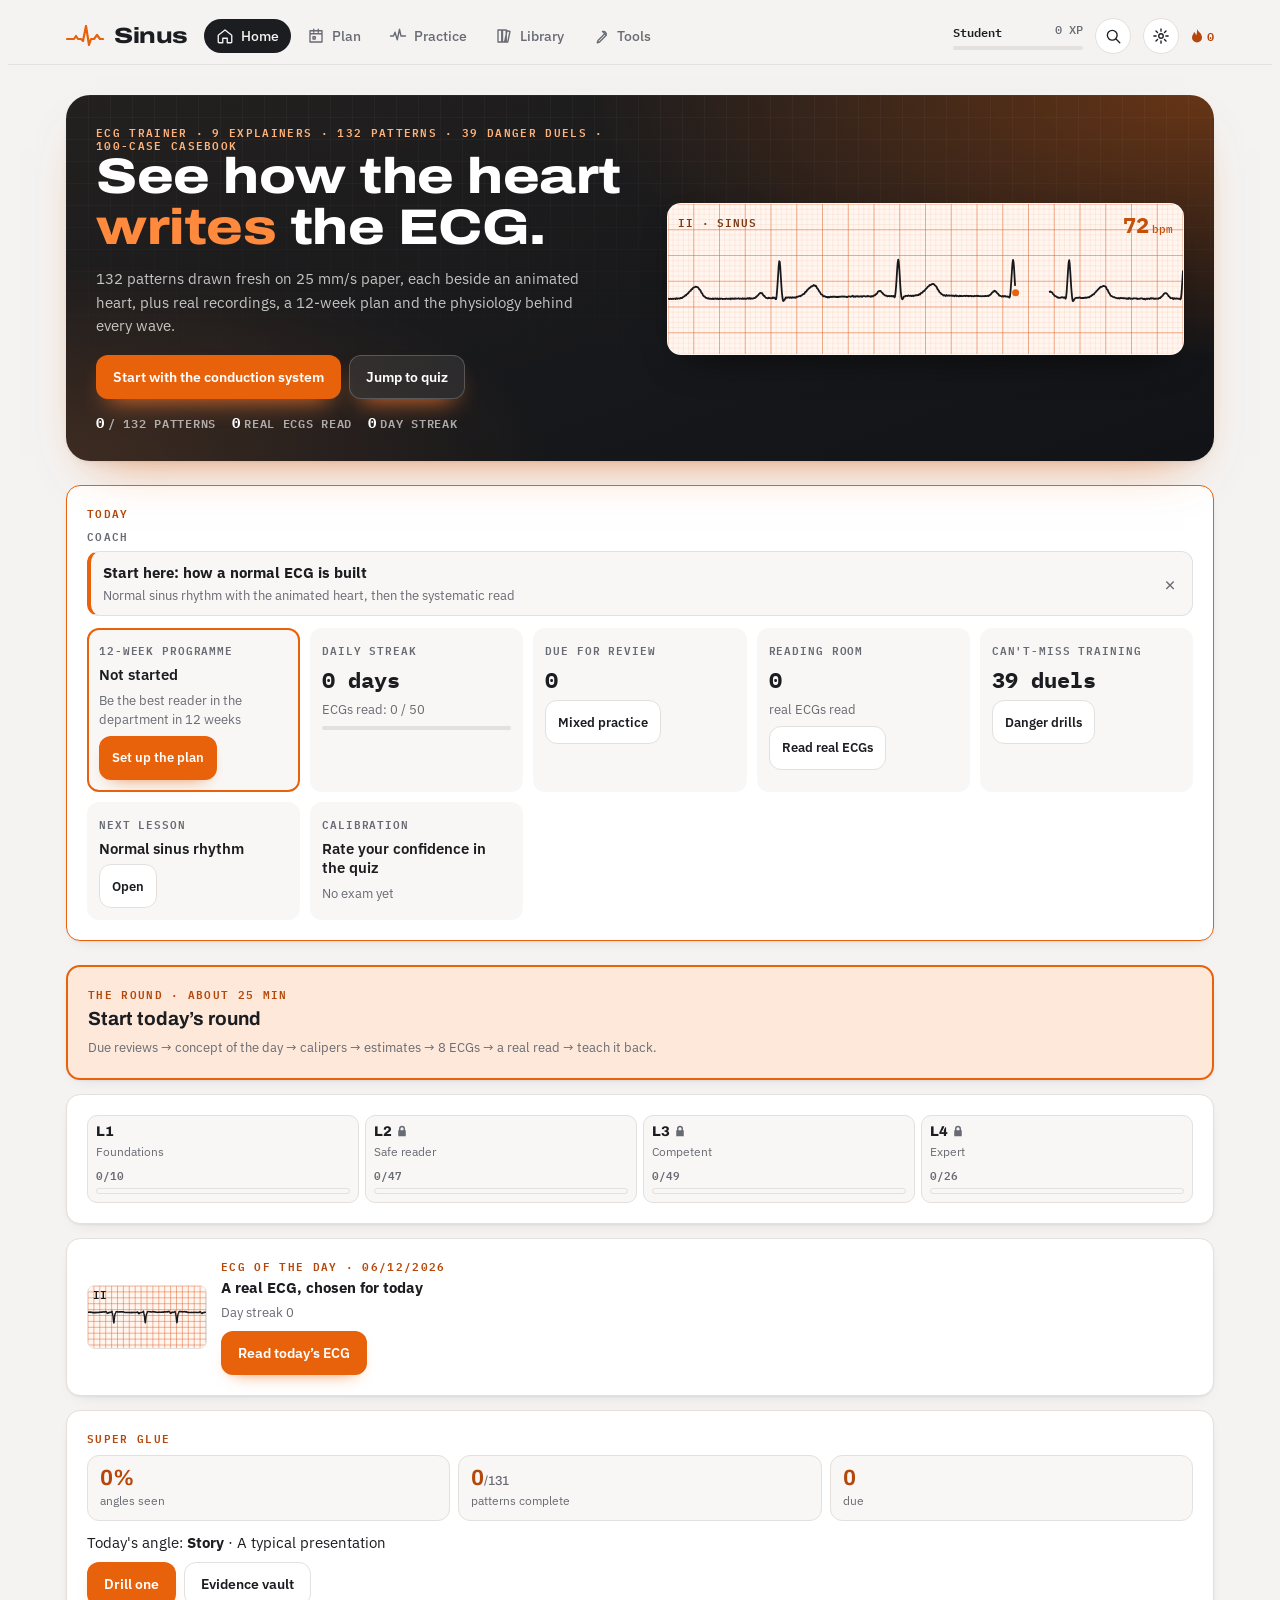
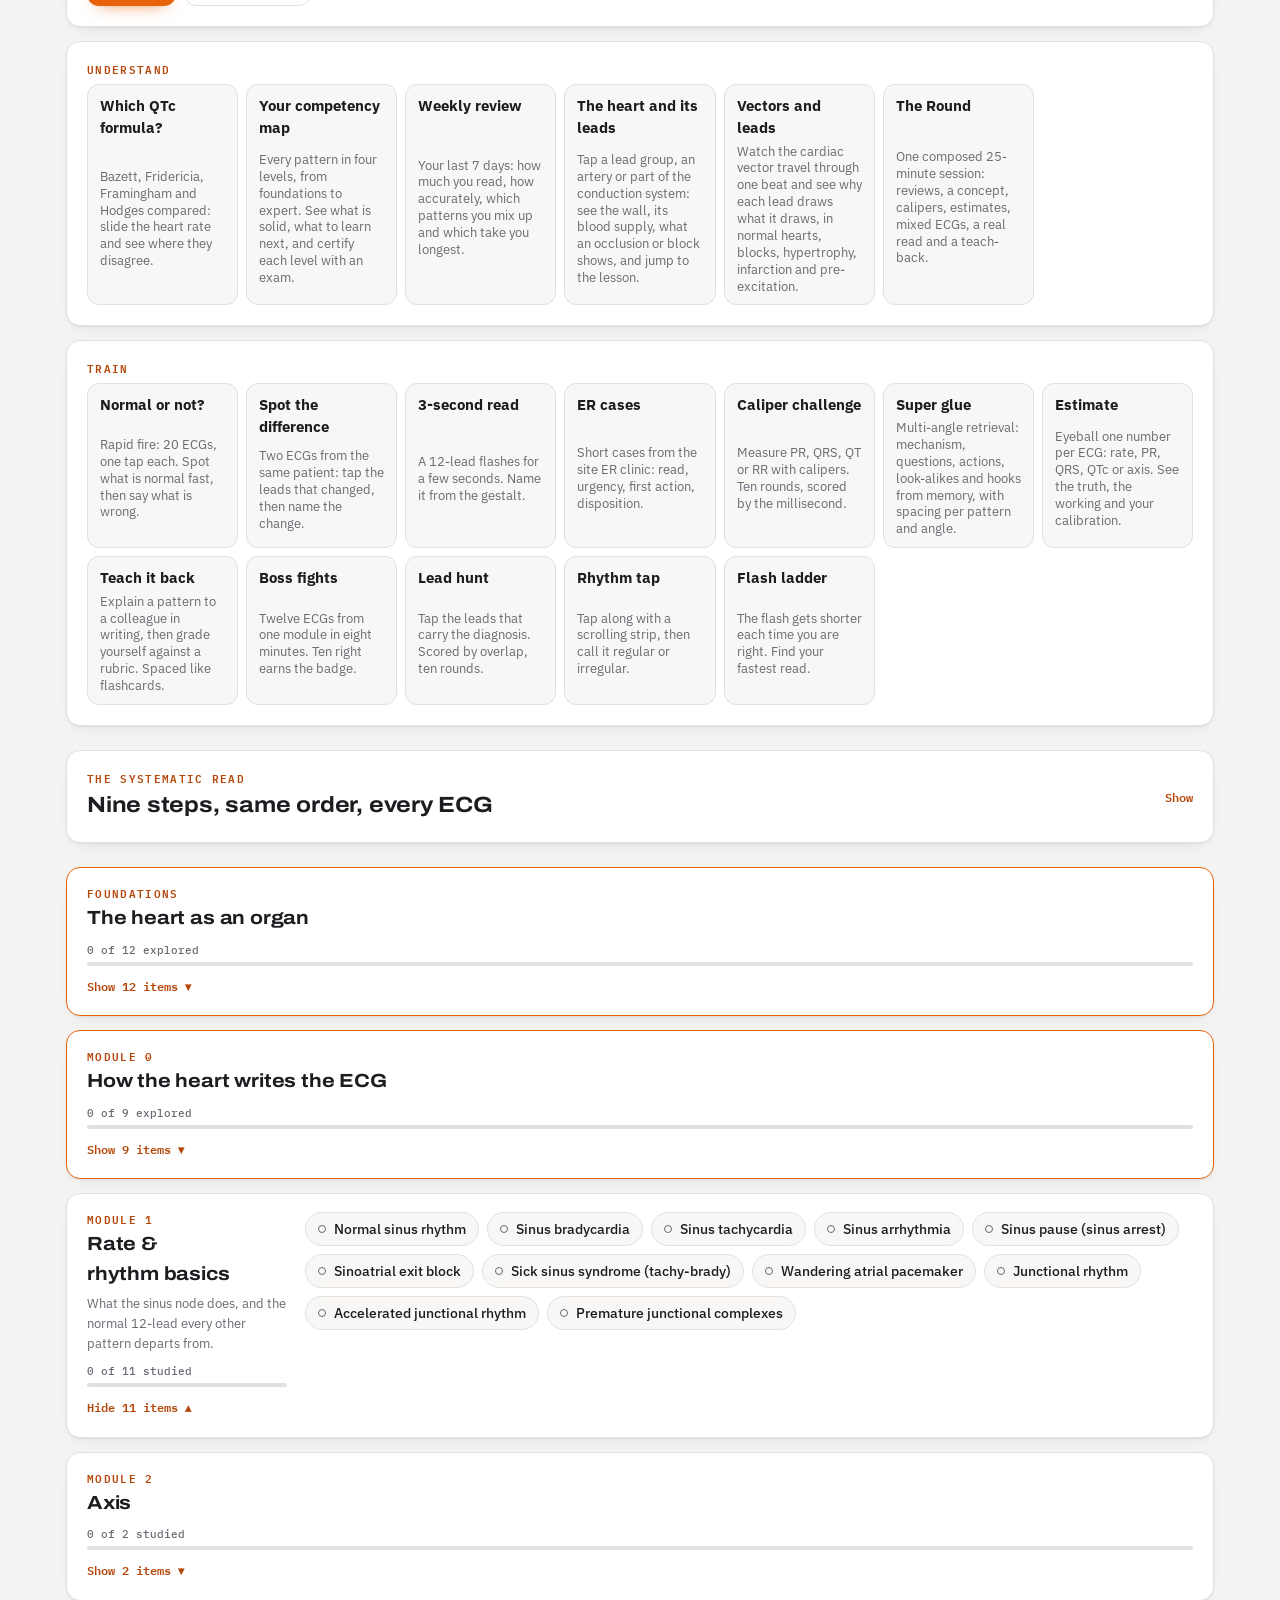
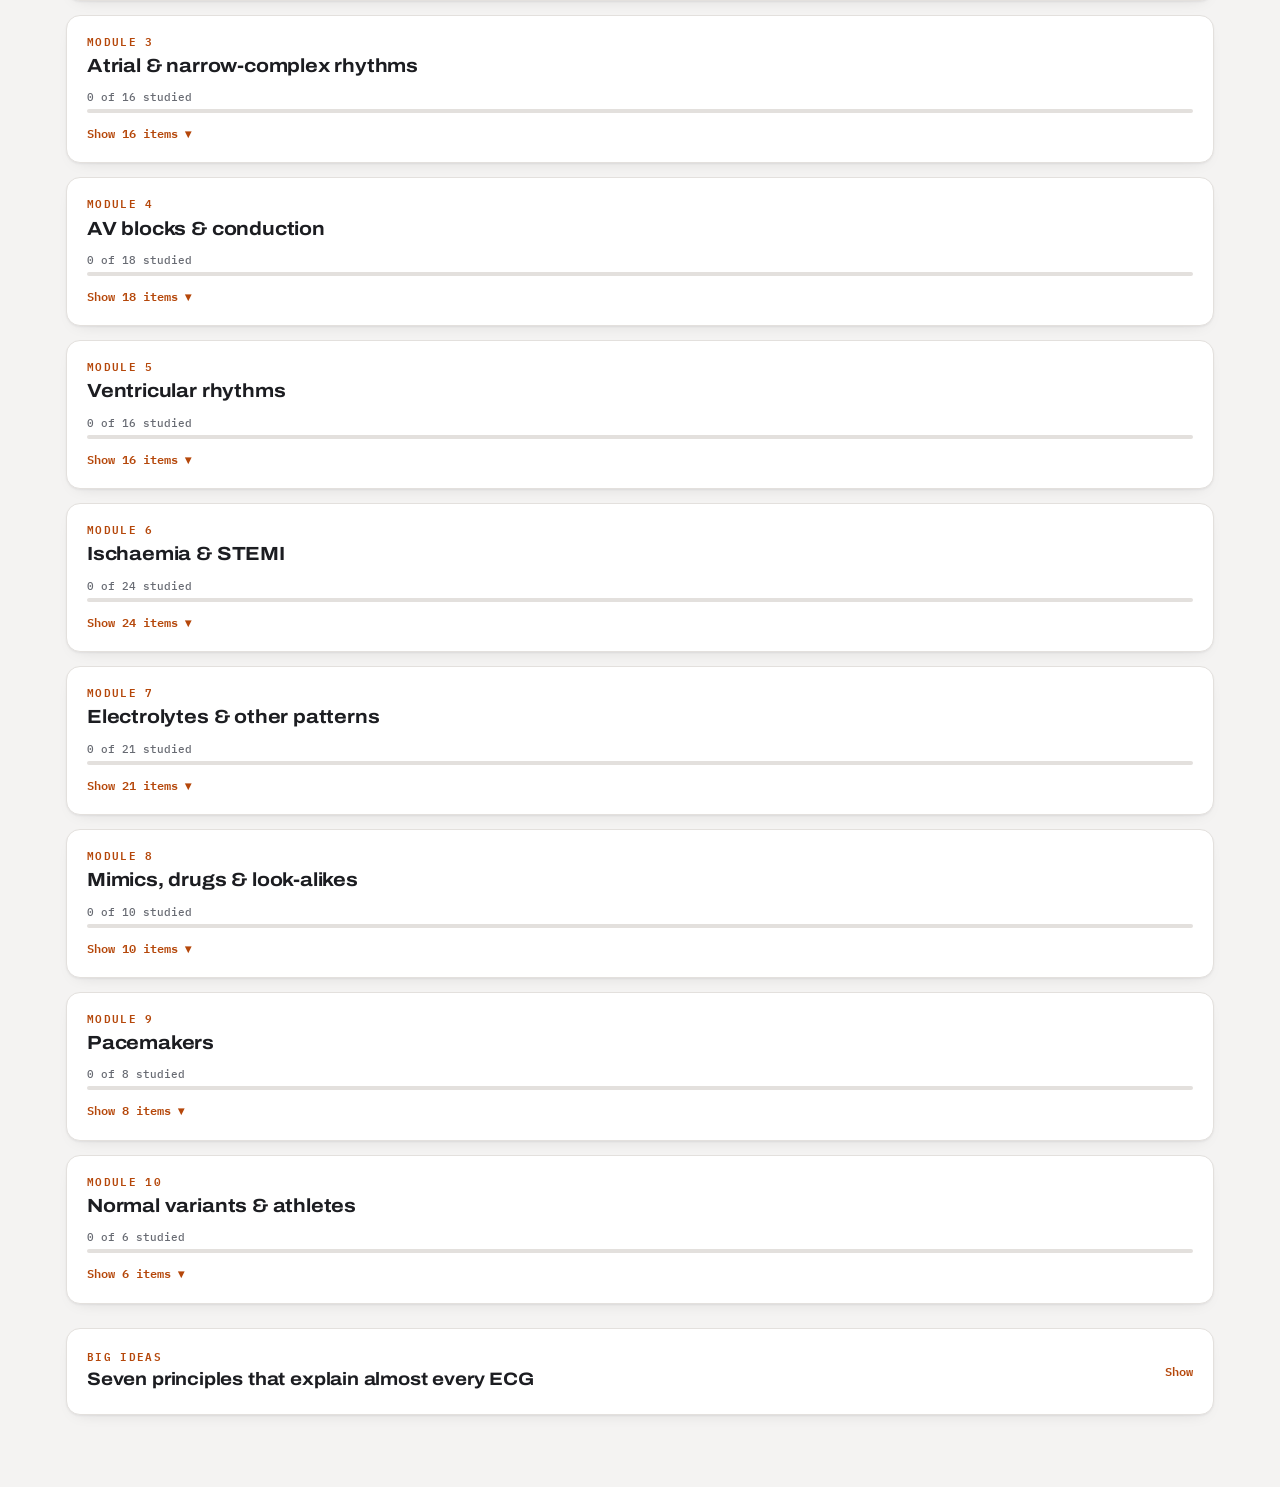
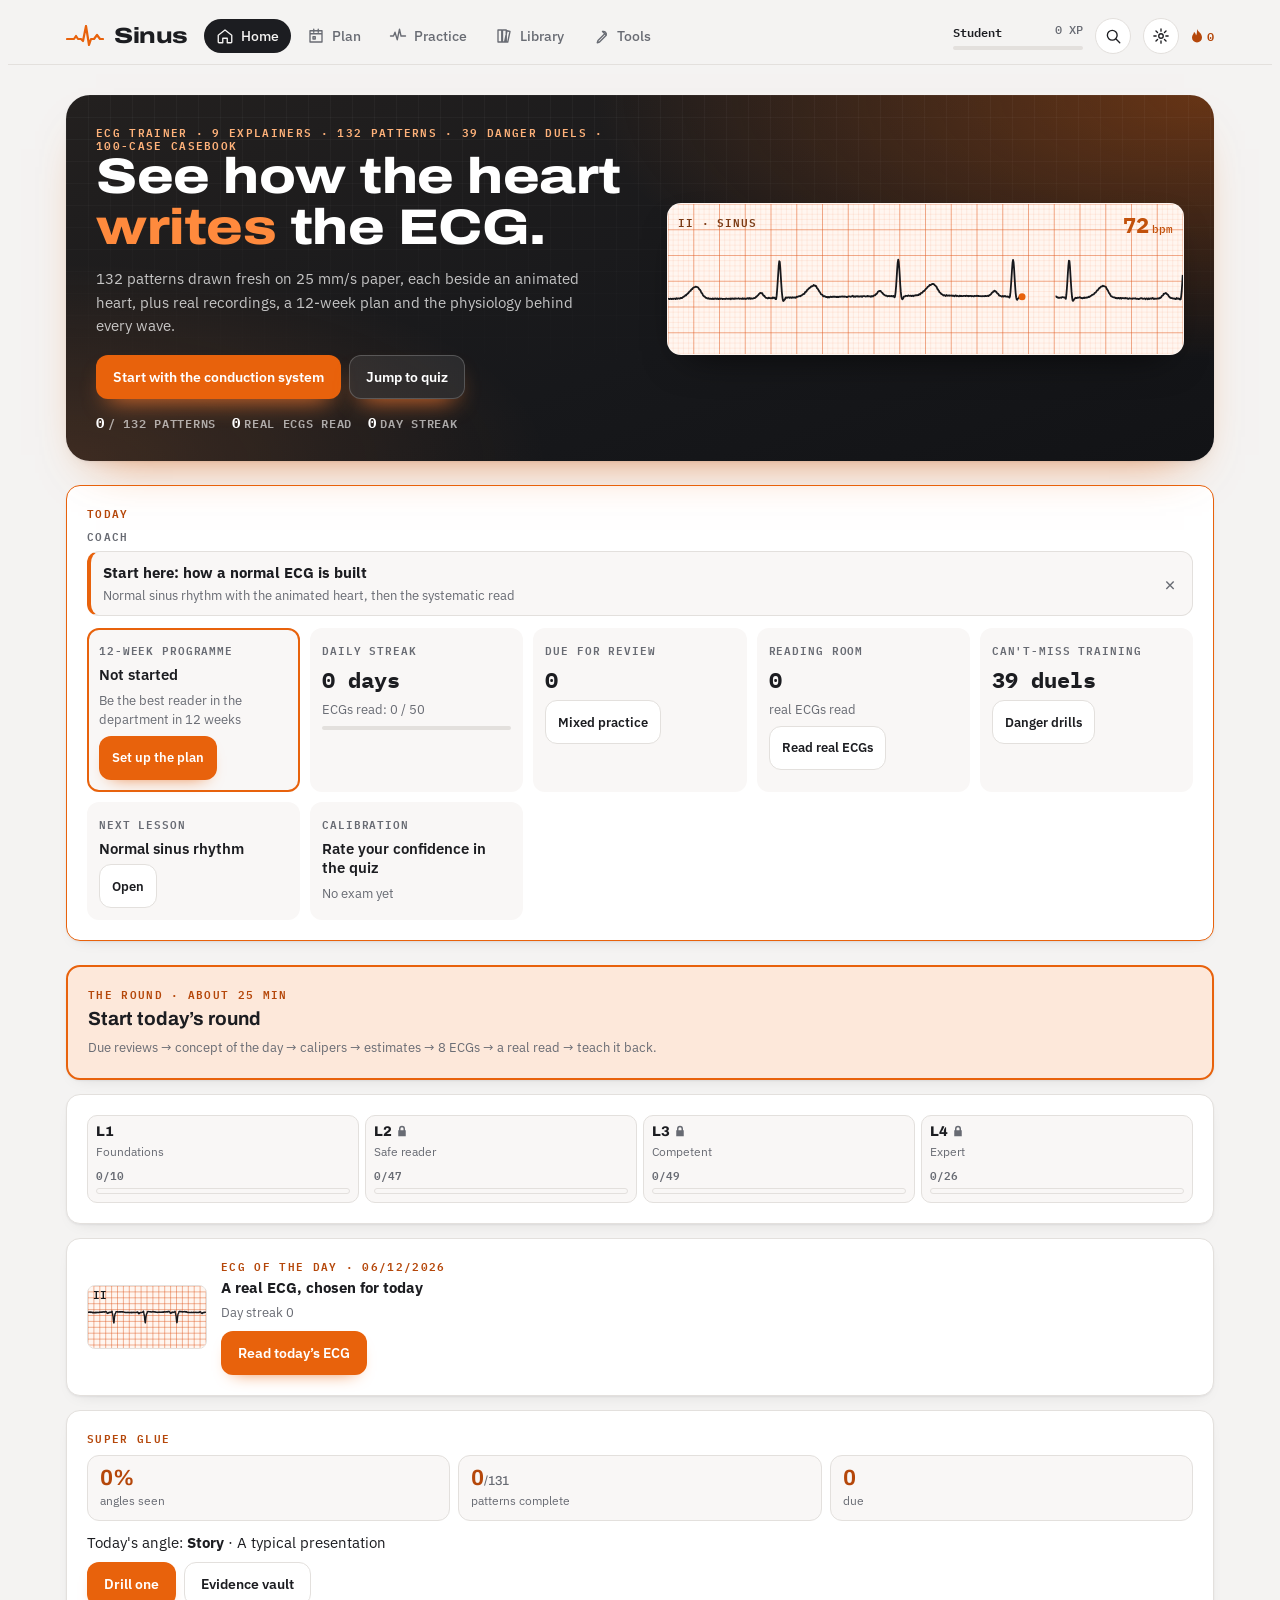
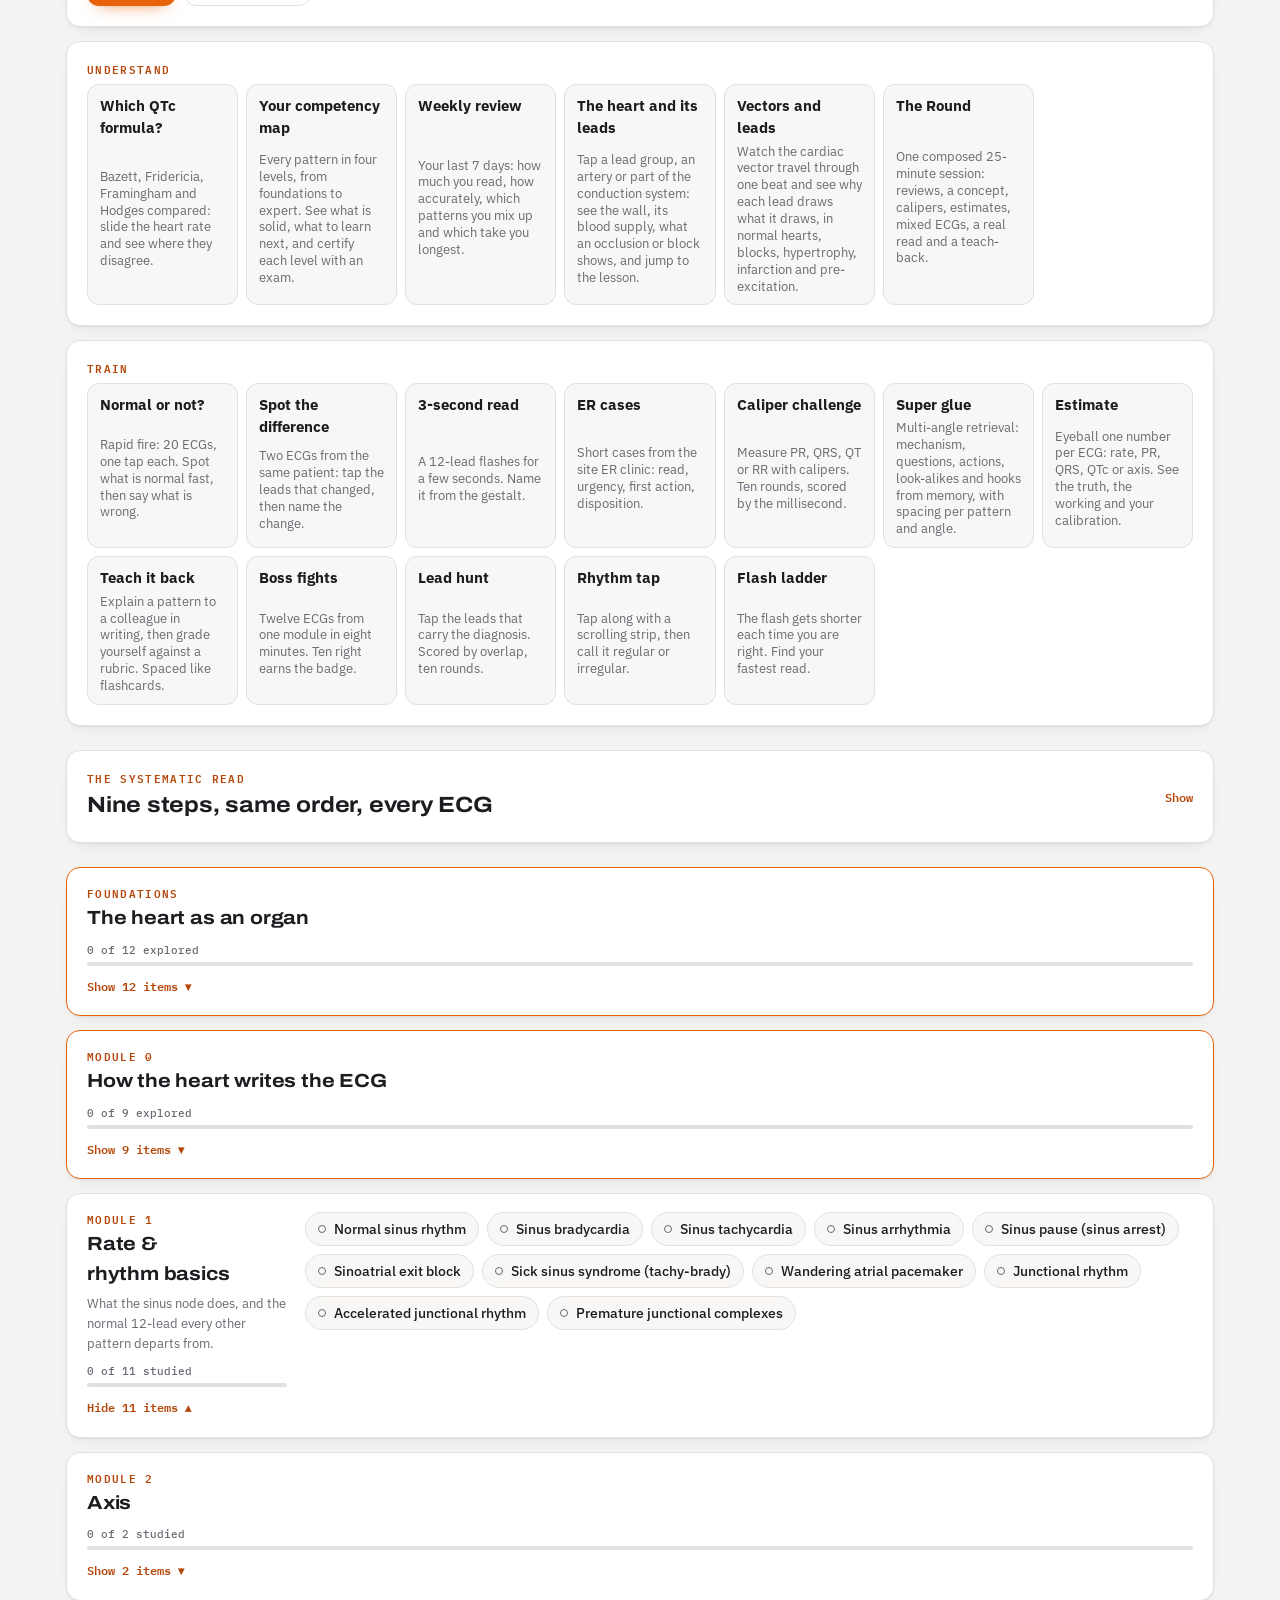
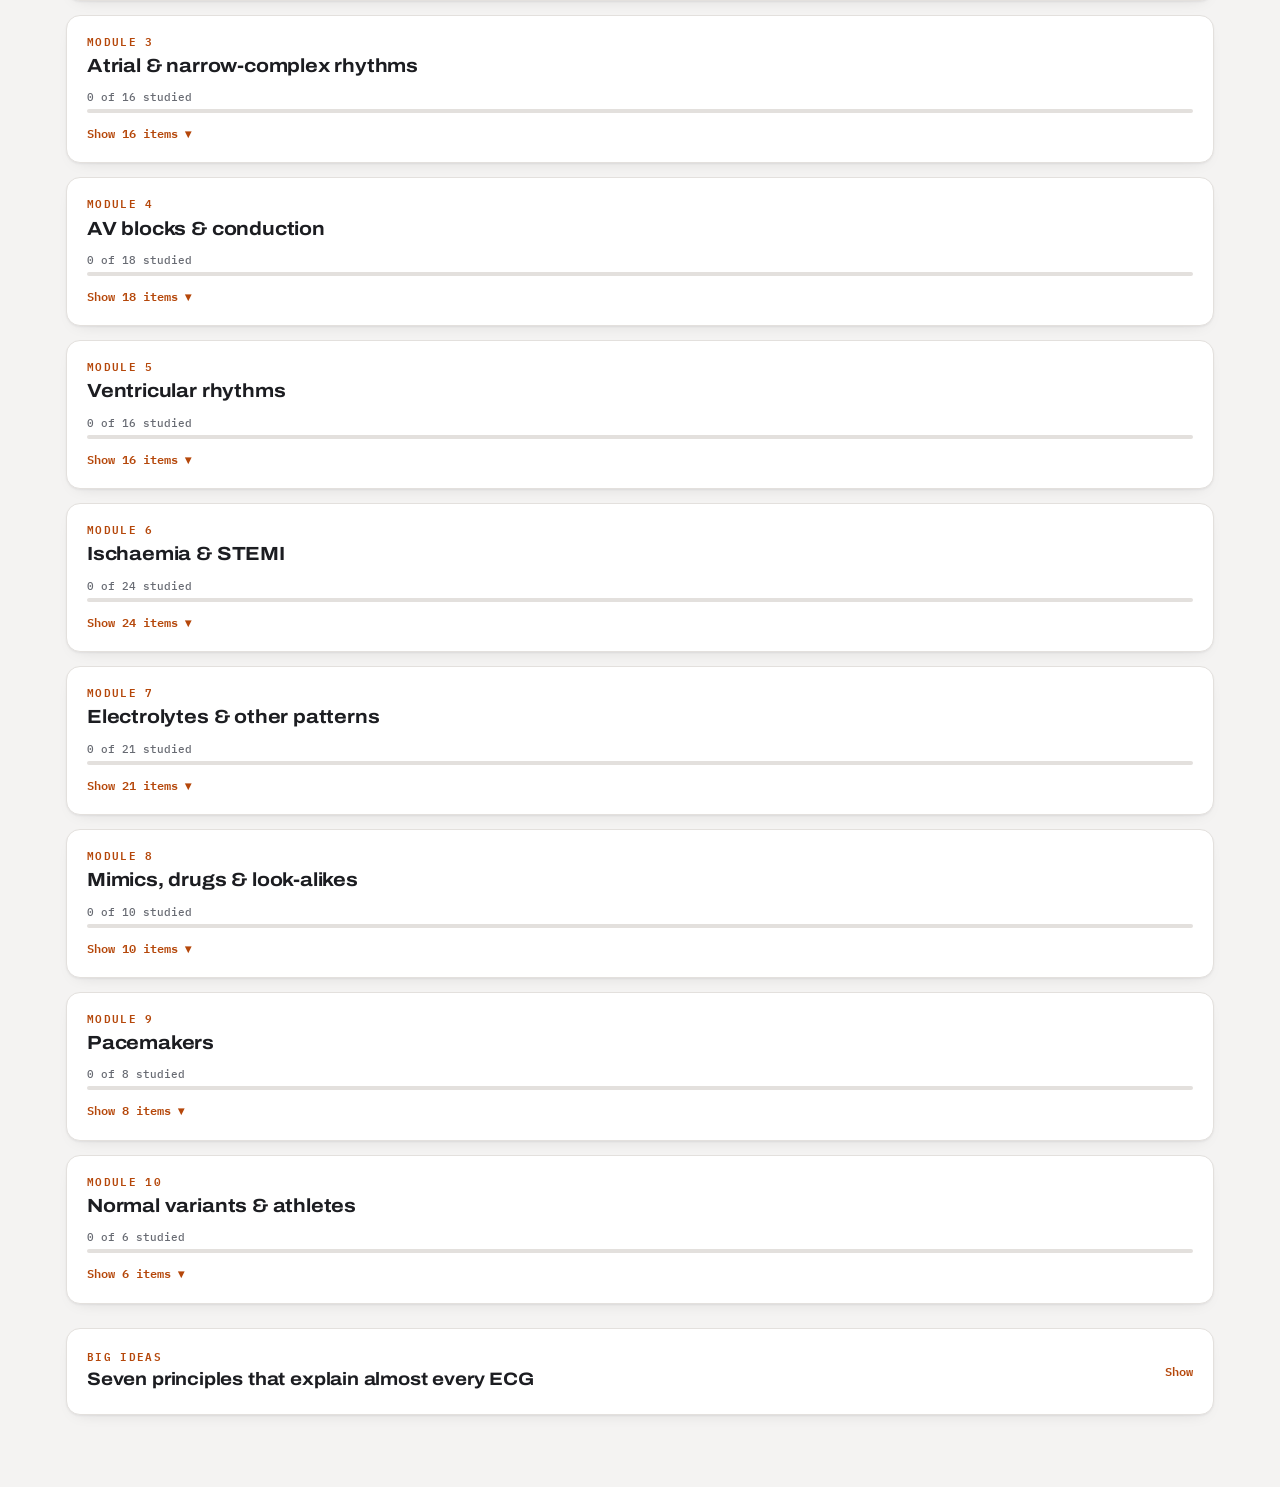
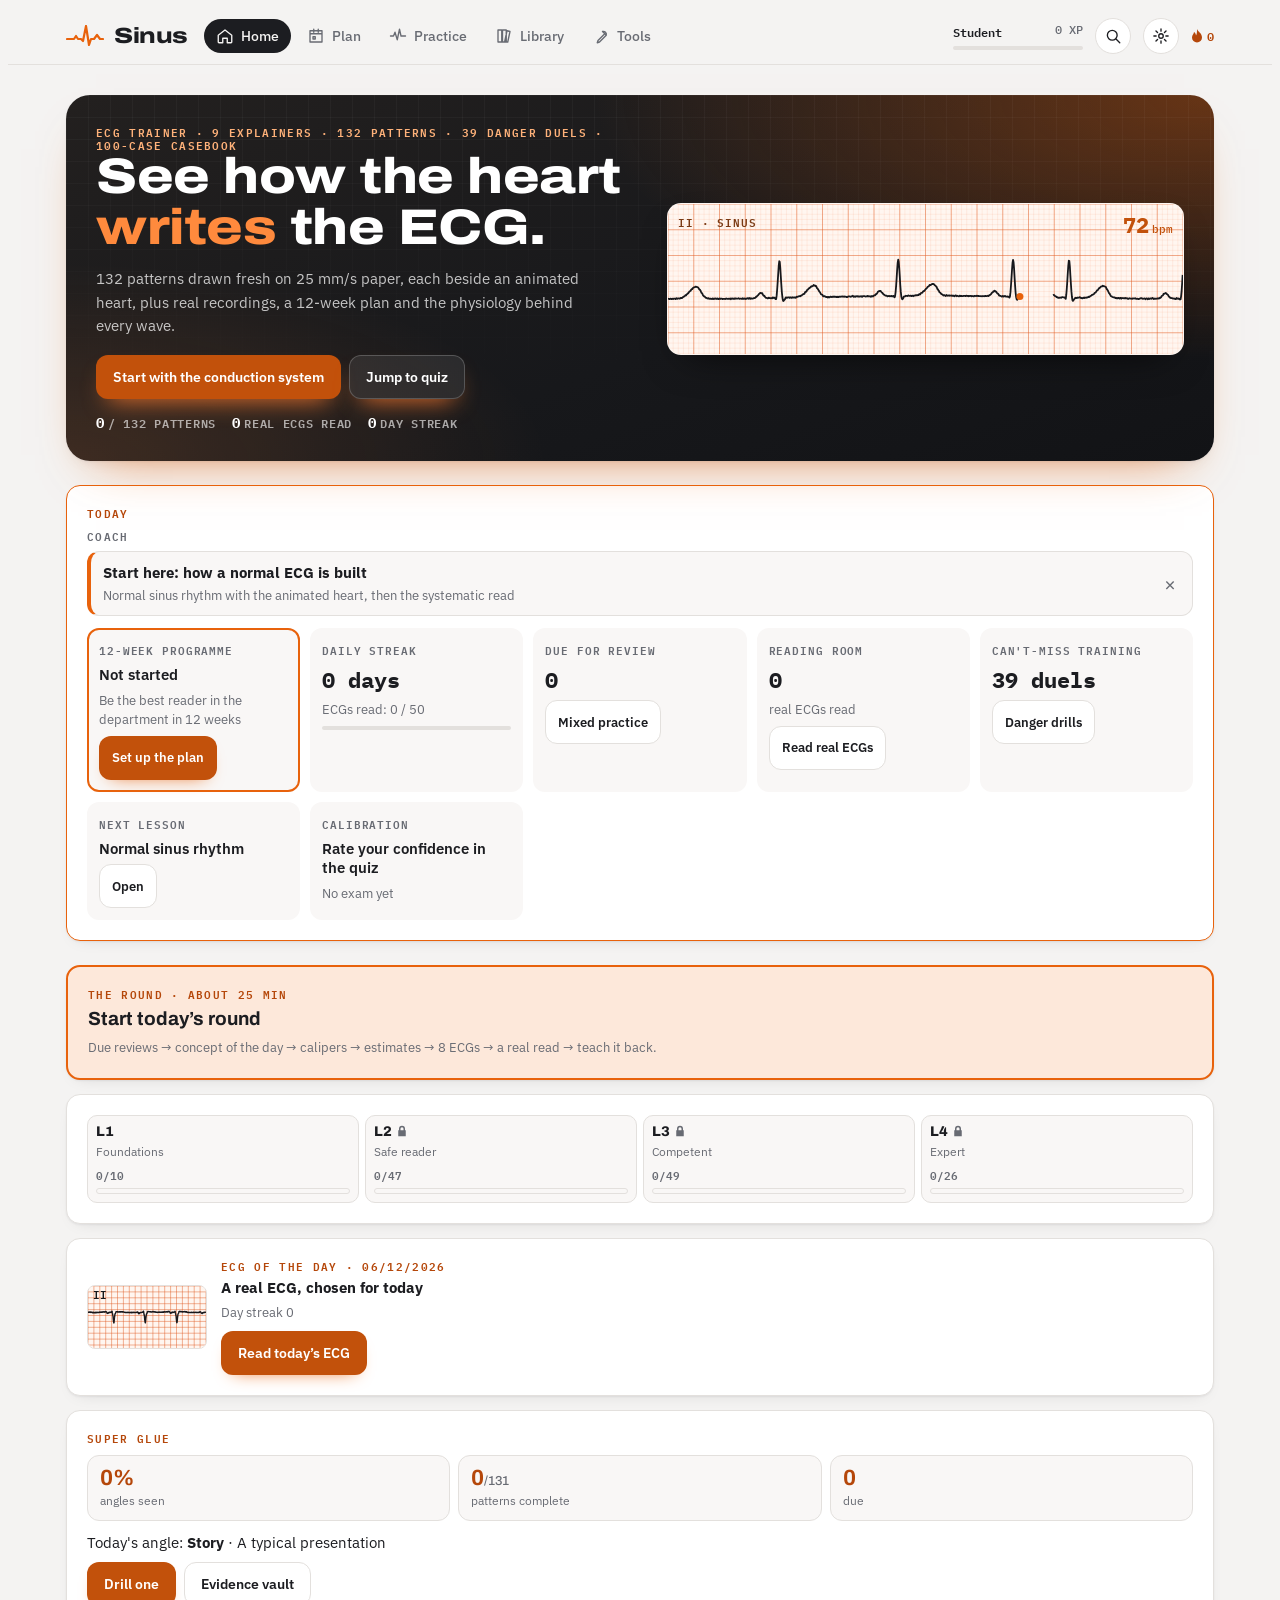
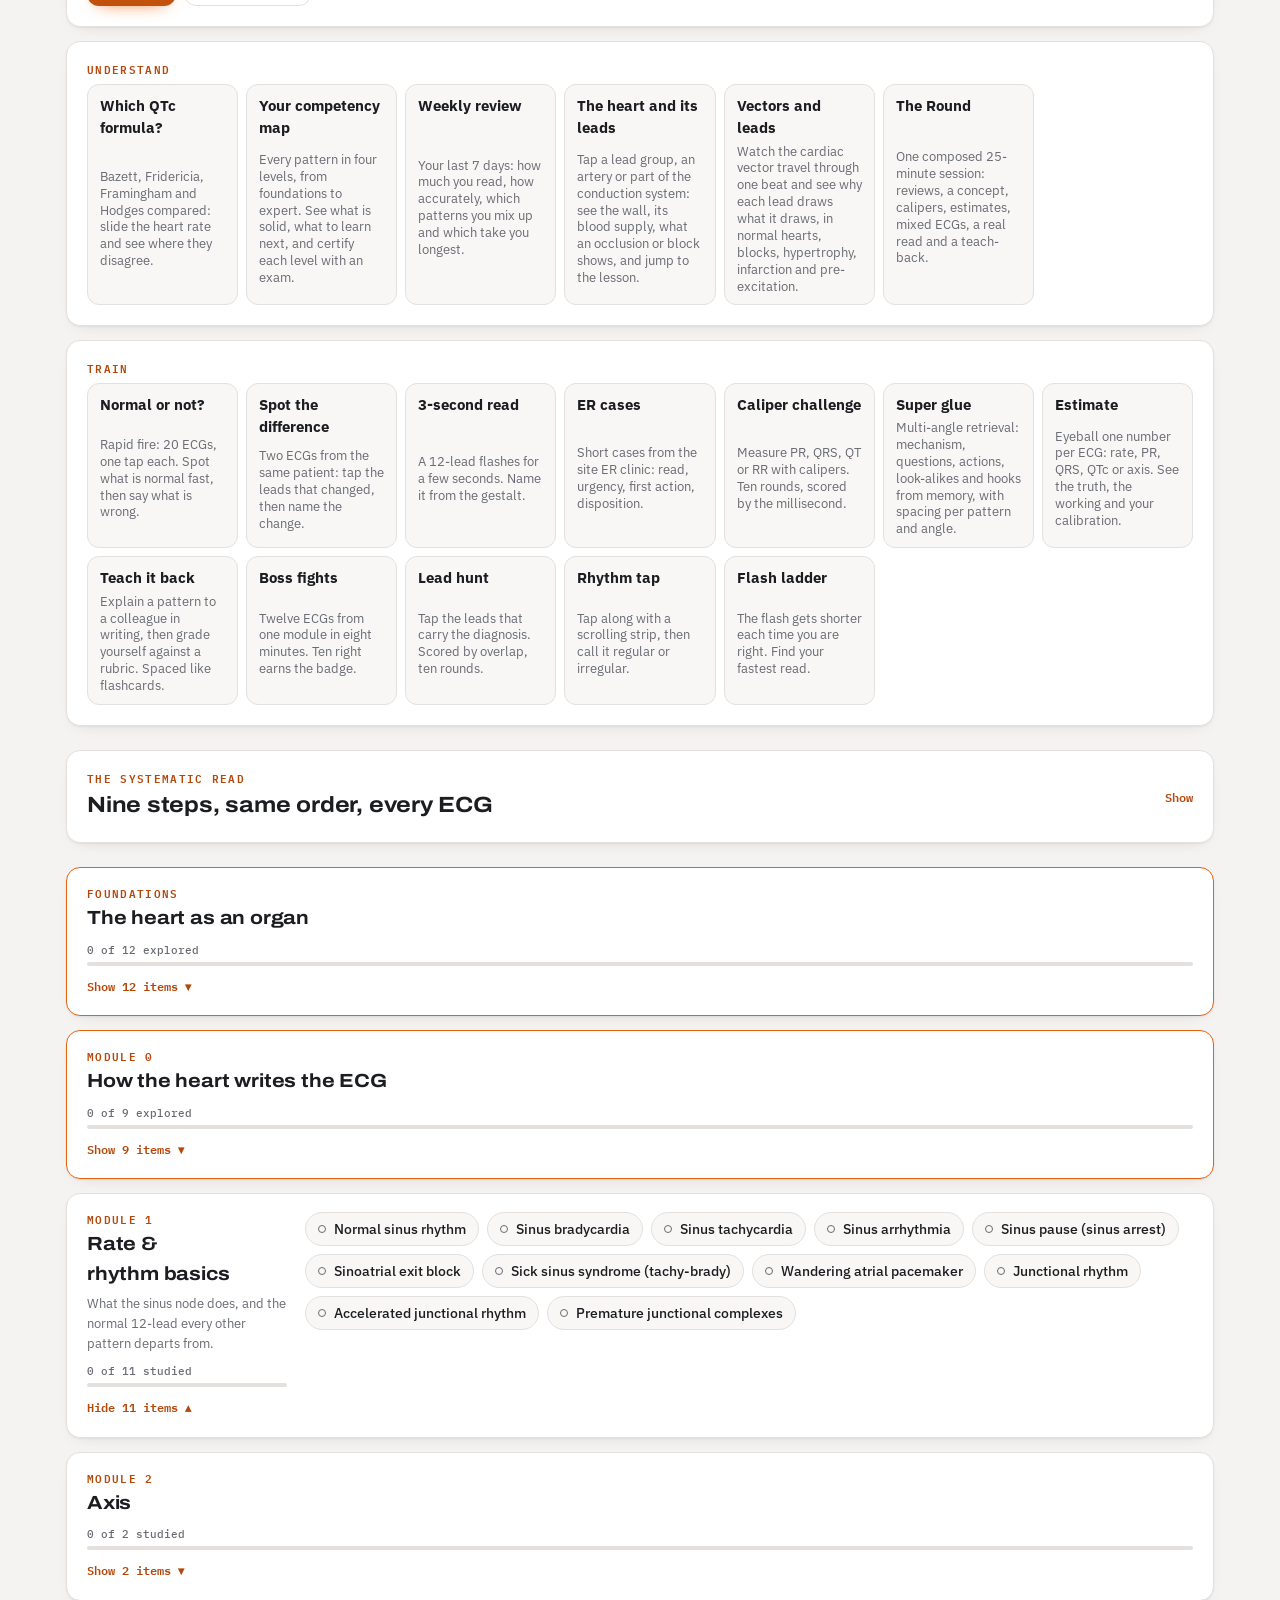
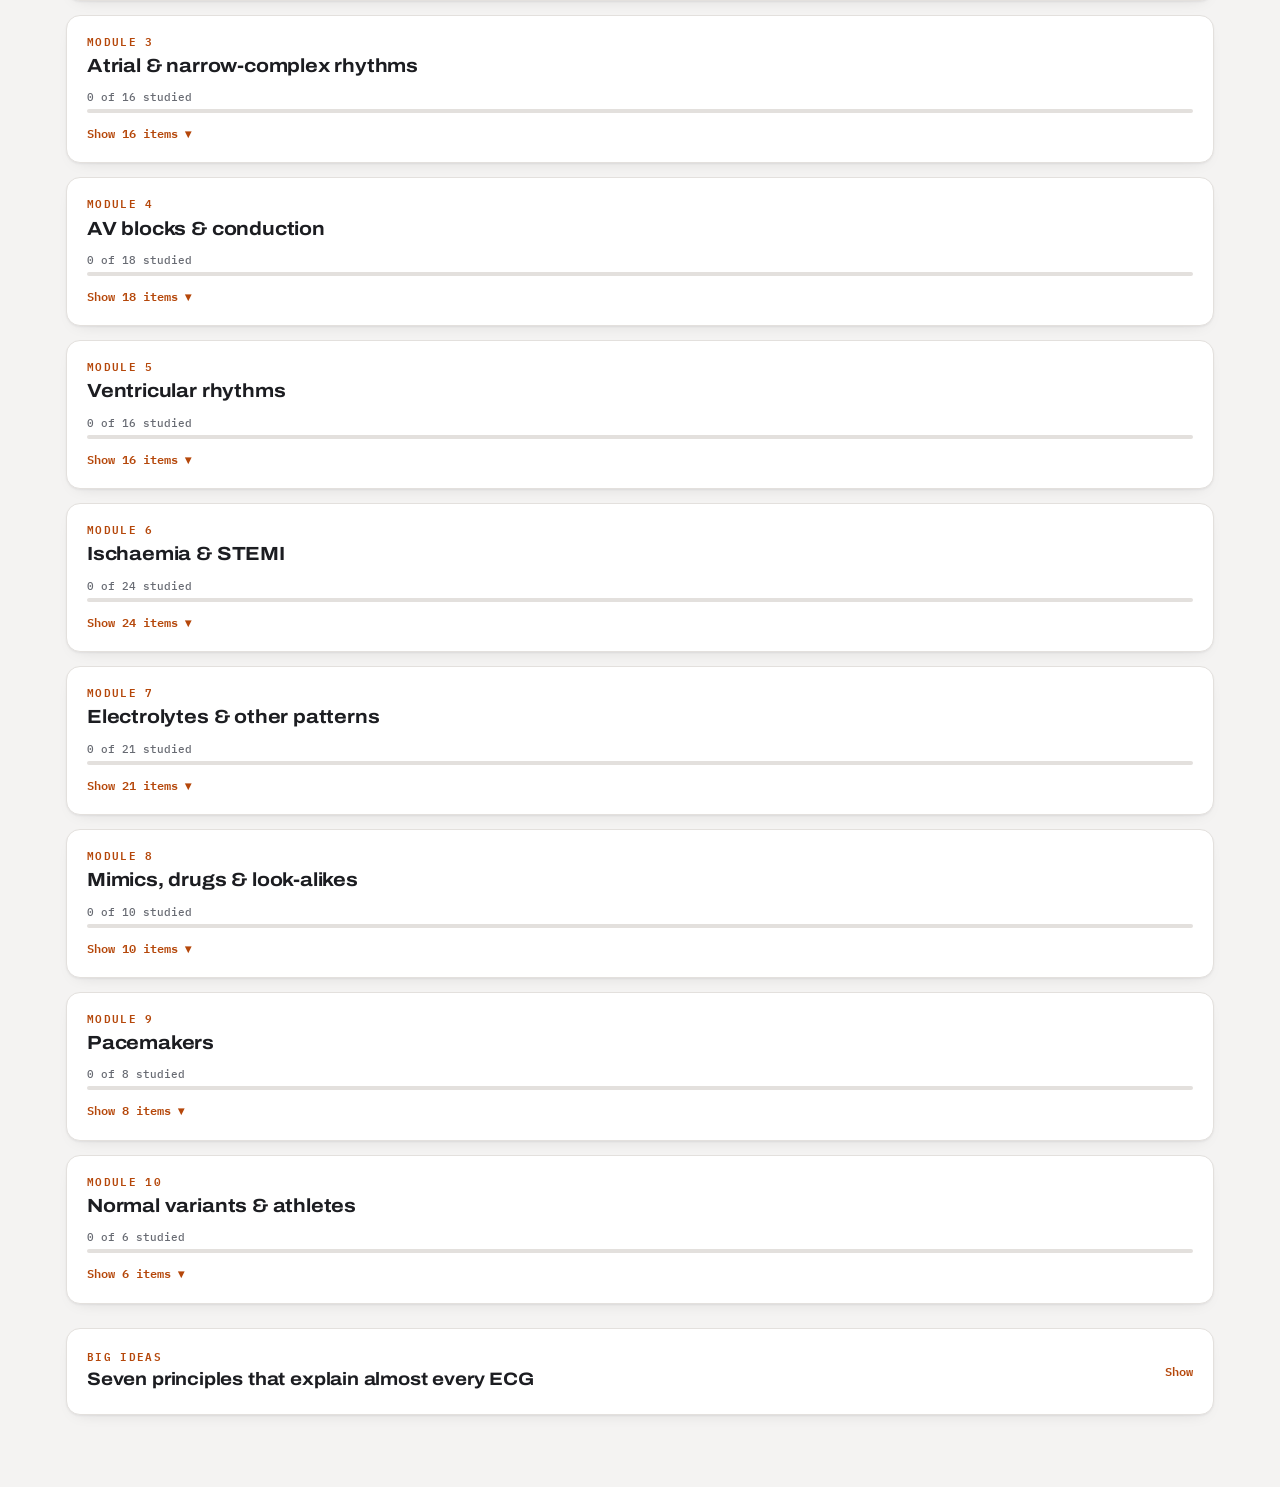
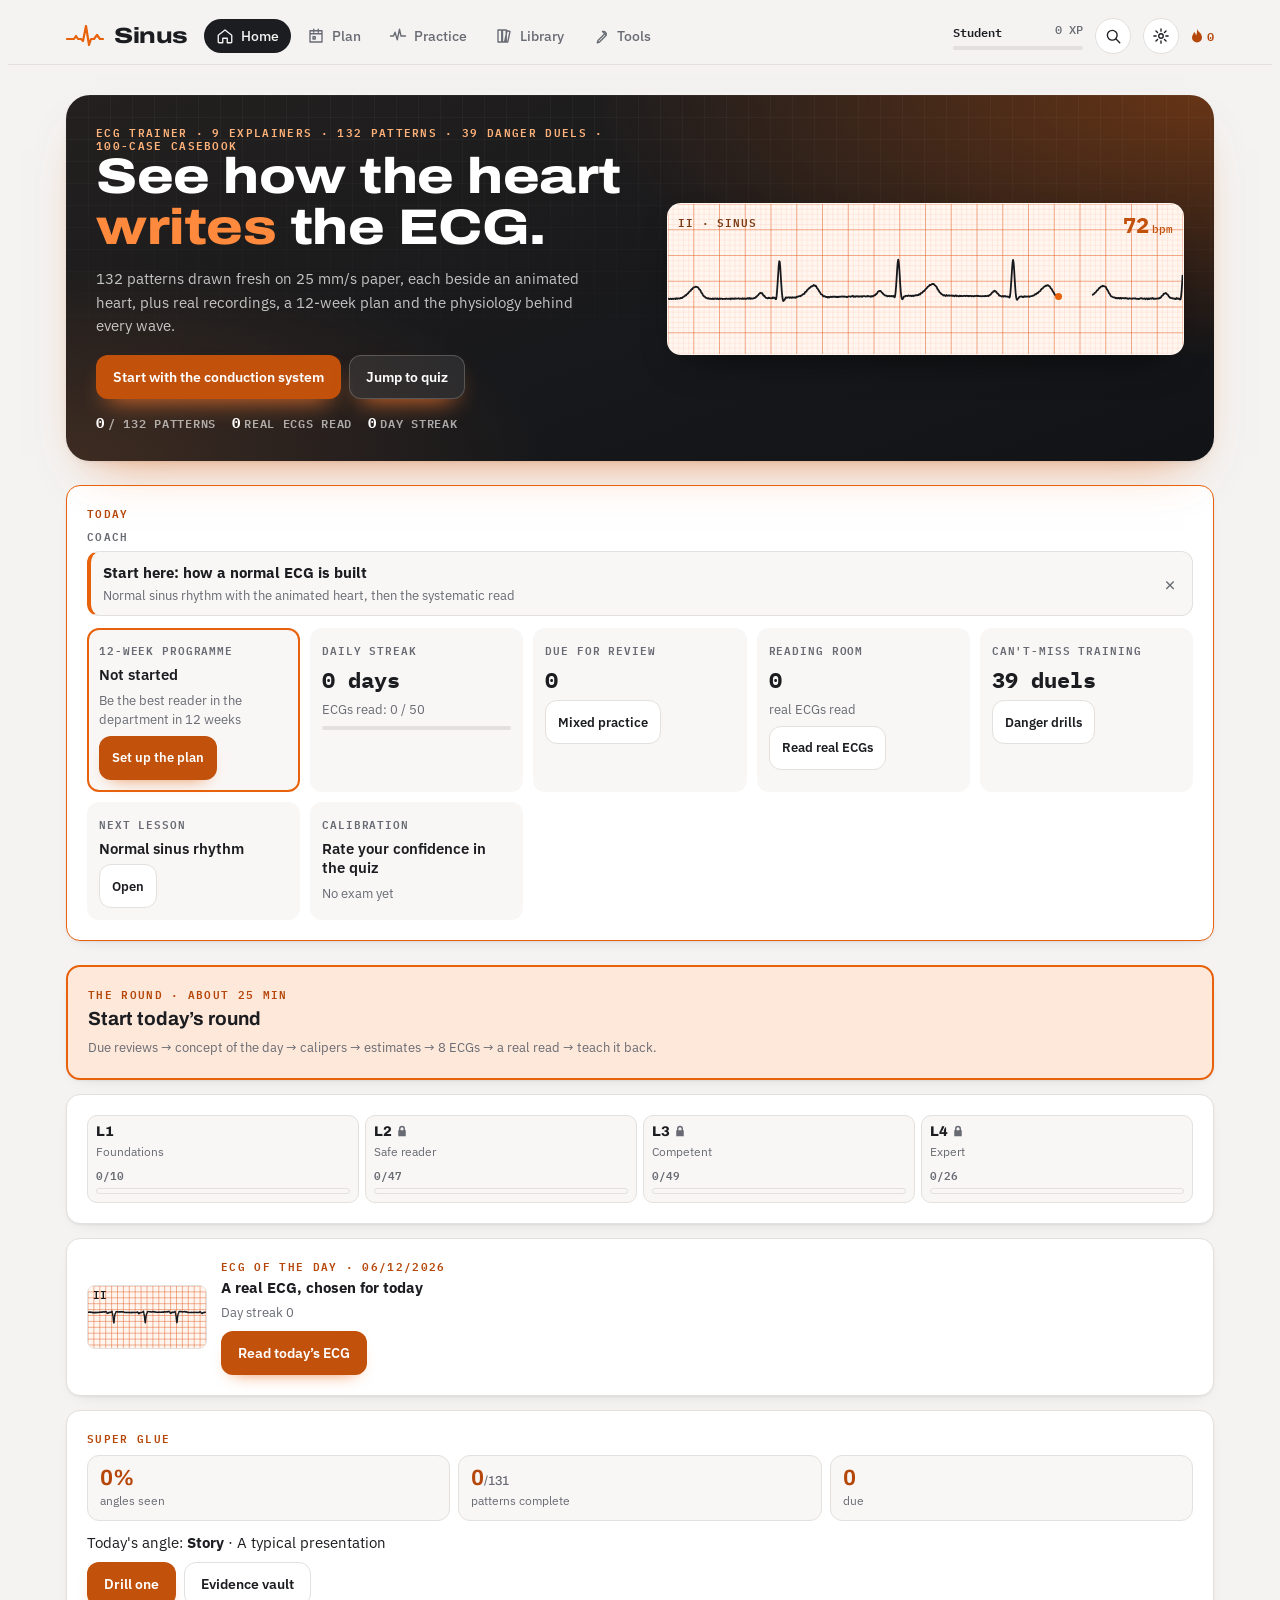
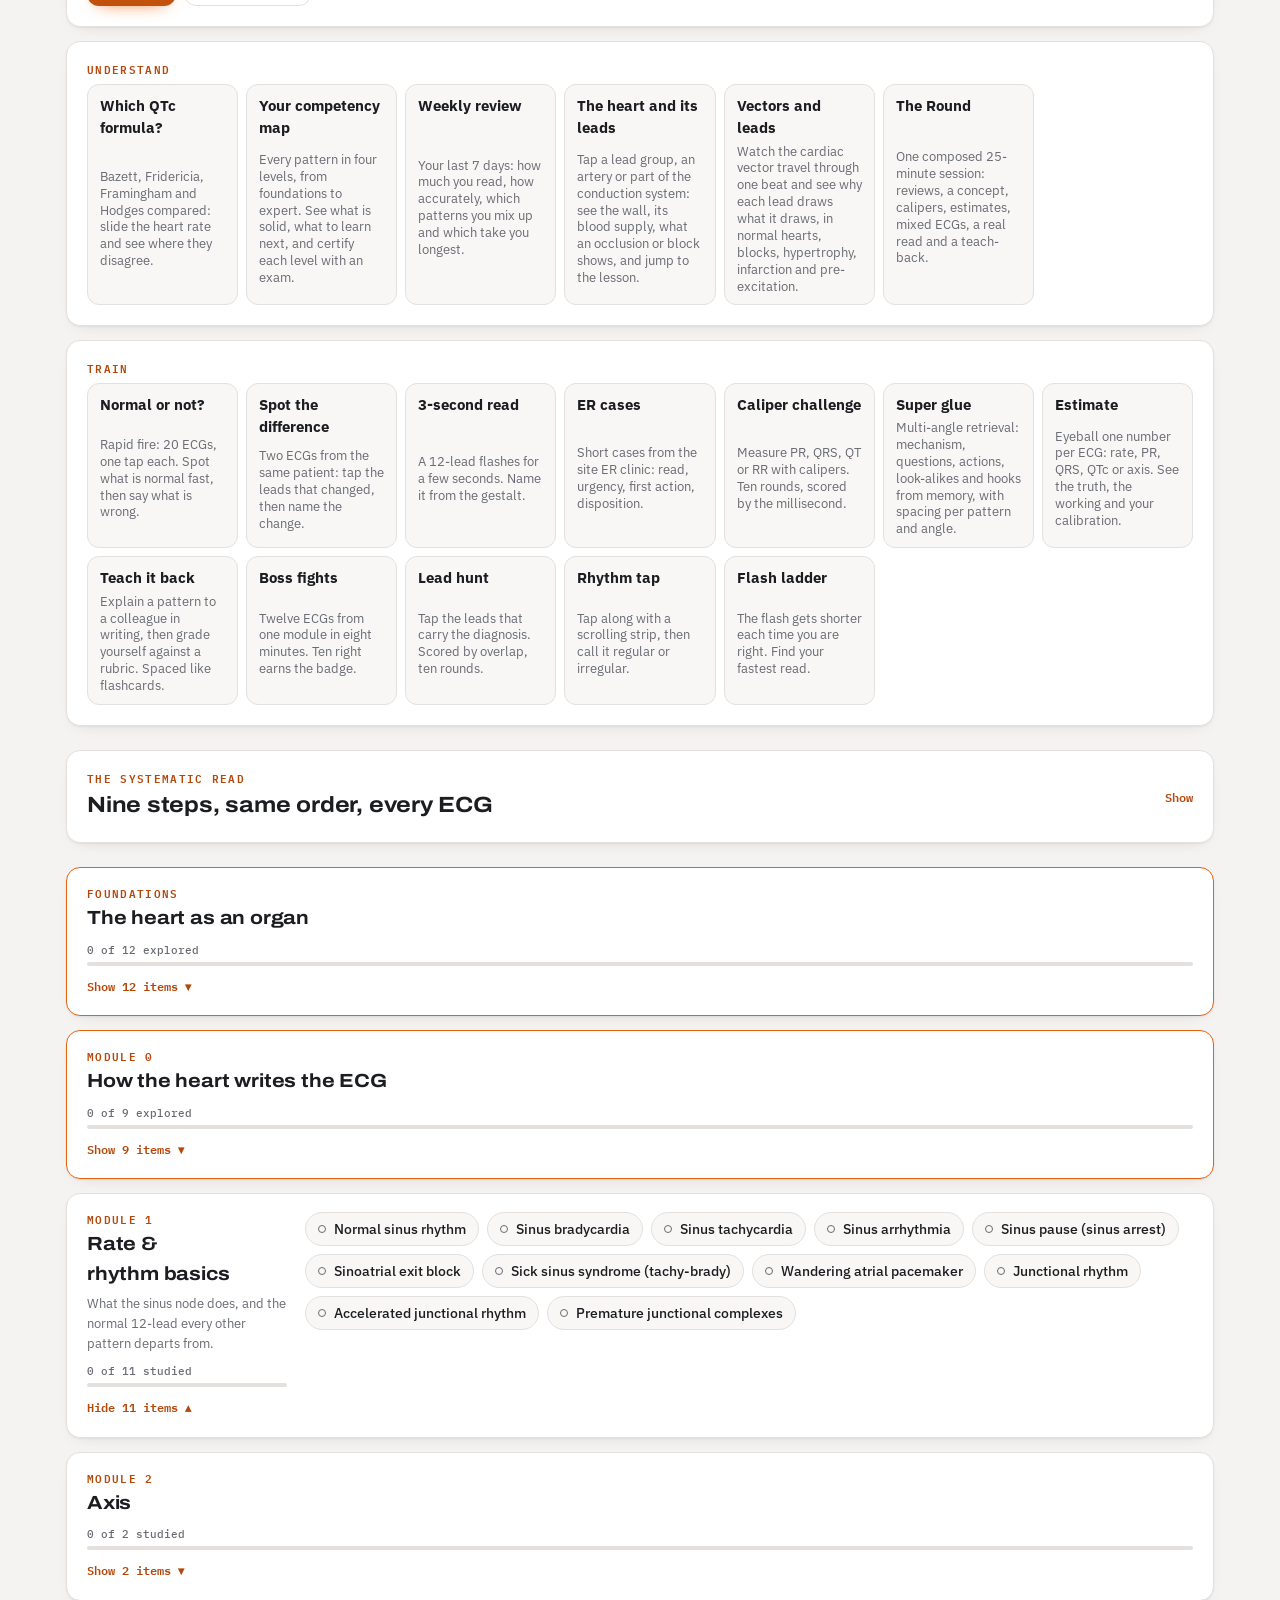
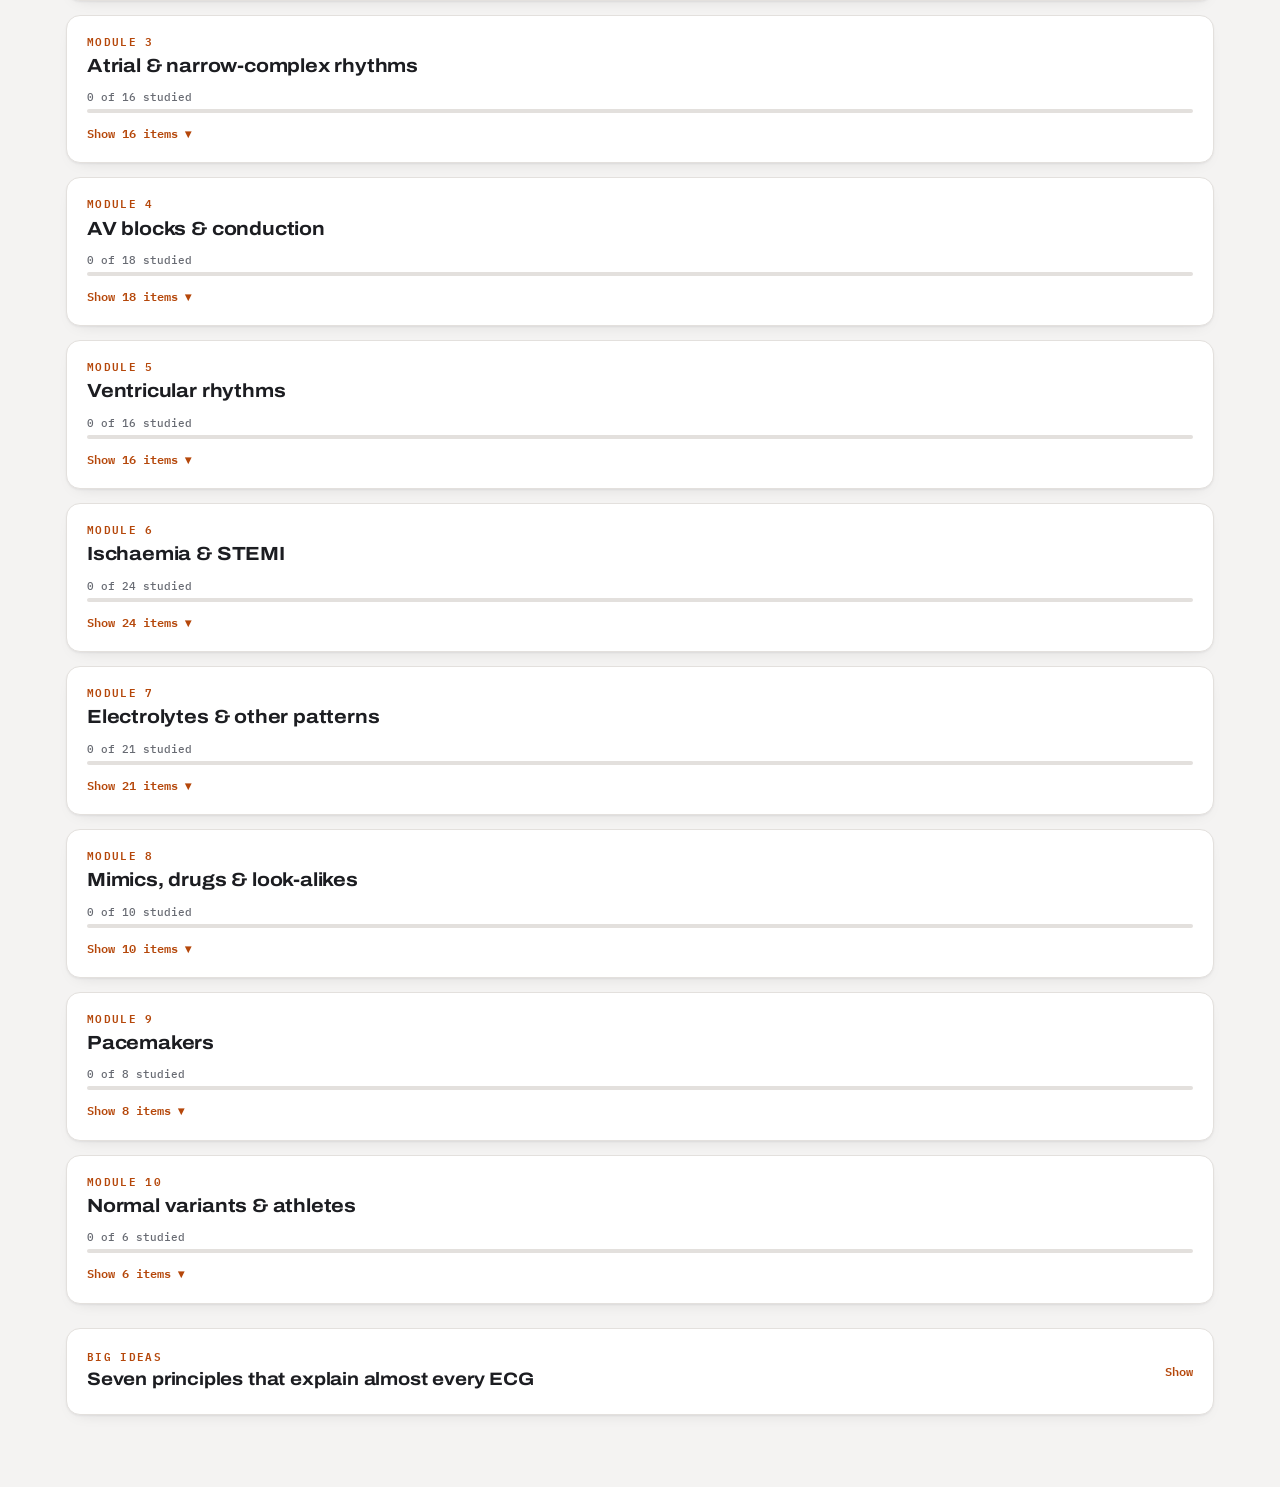
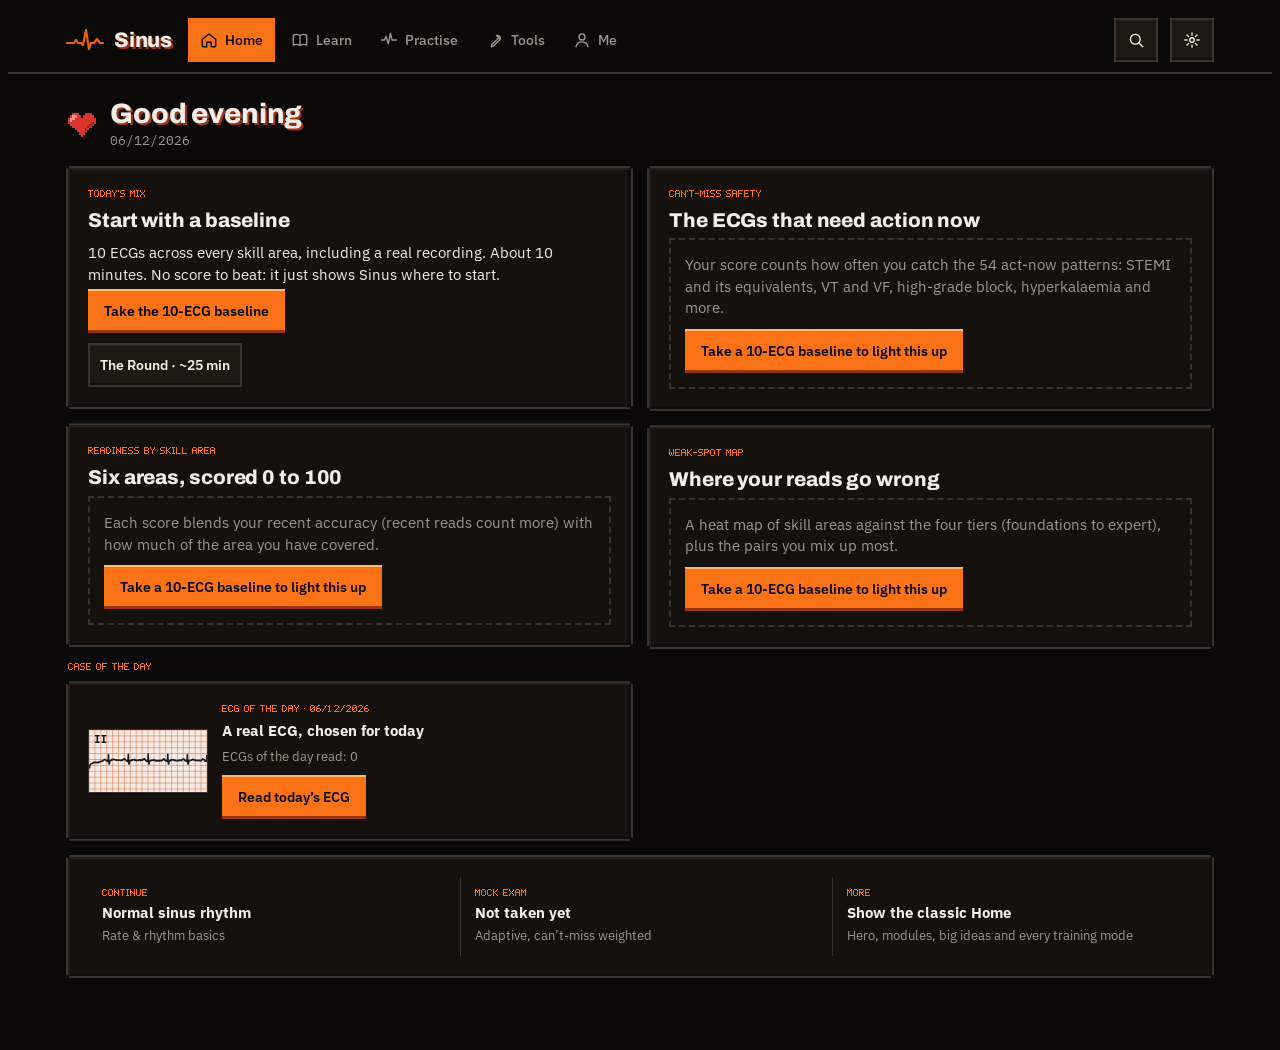
